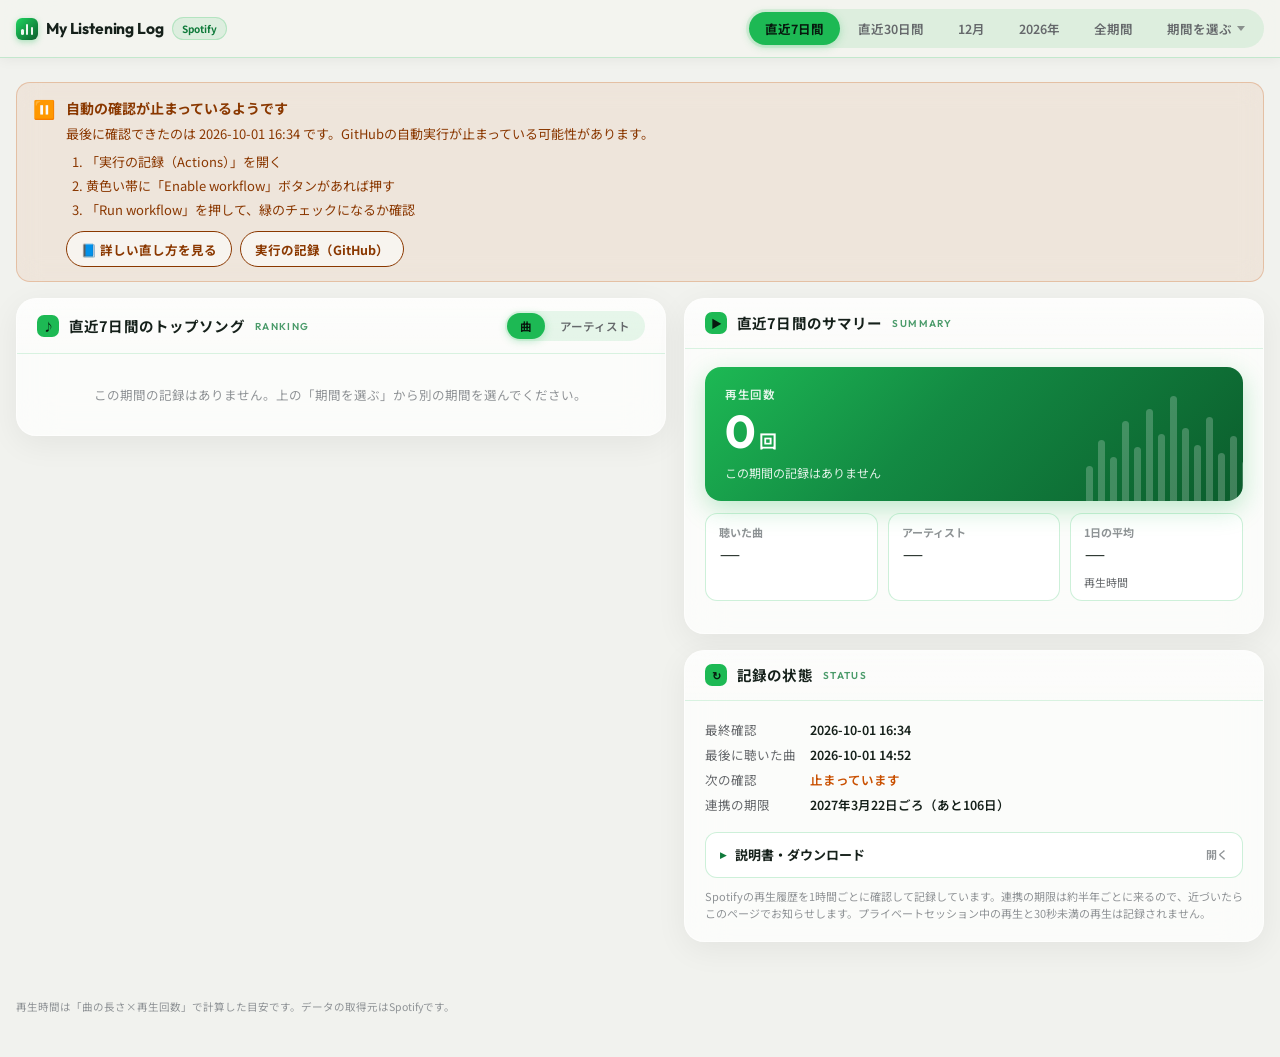
==== docs/index.html @ f997f46a "再生履歴を更新" ====
<!DOCTYPE html>
<html lang="ja">
<head>
<meta charset="UTF-8">
<meta name="viewport" content="width=device-width, initial-scale=1, viewport-fit=cover">
<meta name="format-detection" content="telephone=no">
<title>My Listening Log</title>
<meta name="robots" content="noindex">
<link rel="icon" href="data:image/svg+xml,%3Csvg xmlns=%22http://www.w3.org/2000/svg%22 viewBox=%220 0 100 100%22%3E%3Ctext y=%22.9em%22 font-size=%2290%22%3E%F0%9F%8E%A7%3C/text%3E%3C/svg%3E">
<link rel="preconnect" href="https://fonts.googleapis.com">
<link rel="preconnect" href="https://fonts.gstatic.com" crossorigin>
<link href="https://fonts.googleapis.com/css2?family=Noto+Sans+JP:wght@400;500;700;900&family=Outfit:wght@400;500;600;700;800&display=swap" rel="stylesheet">
<style>
/* ============================================================
   DESIGN TOKENS — Spotify グリーン
   ブランド #1DB954 / 明るい緑 #1ED760 / 深緑 #0B5C2C
   文字に使う緑は読みやすさのため深め（--corp-ink）にしている
============================================================ */
:root{
  --font-display:'Outfit','Noto Sans JP','Hiragino Sans','Yu Gothic',sans-serif;
  --font-body:'Noto Sans JP','Hiragino Sans','Hiragino Kaku Gothic ProN','Yu Gothic',sans-serif;

  --corp:#1DB954; --corp-light:#1ED760; --corp-deep:#0B5C2C; --corp-ink:#0F7A3A;
  --on-corp:#07190E;
  --corp-pale:rgba(29,185,84,0.10); --corp-border:rgba(29,185,84,0.22);
  --corp-tint:rgba(29,185,84,0.05);

  --bg:#f1f2ee; --surface:rgba(255,255,255,0.72); --surface-strong:rgba(255,255,255,0.9);
  --text:#1d1d1f; --text-sub:#65686b; --text-faint:#8f9396; --dark:#15201a;
  --bar-bg:rgba(243,244,240,0.82); --line:rgba(29,185,84,0.16);

  --blob1:rgba(29,185,84,0.16); --blob2:rgba(255,214,170,0.20); --blob3:rgba(170,215,240,0.18); --blob4:rgba(30,215,96,0.07);
  --base-grad:linear-gradient(175deg,#f4f5f1 0%,#eaece6 40%,#eff1ec 100%);
  --noise-opacity:.28;

  --glass-blur:20px;
  --glass-shadow:0 8px 32px rgba(0,0,0,0.06);
  --radius-sm:12px; --radius-md:20px; --radius-lg:28px;
  --ease-expo:cubic-bezier(0.16,1,0.3,1);
  --ease-spring:cubic-bezier(0.34,1.56,0.64,1);
  color-scheme:light;

  box-sizing:border-box;
  padding-top:env(safe-area-inset-top,0px);
  padding-bottom:env(safe-area-inset-bottom,0px);
}
@media (prefers-color-scheme:dark){
  :root:not([data-theme="light"]){
    --corp-ink:#3BE07A; --on-corp:#04130A;
    --corp-pale:rgba(30,215,96,0.13); --corp-border:rgba(30,215,96,0.20); --corp-tint:rgba(30,215,96,0.06);
    --bg:#0d120f; --surface:rgba(26,32,28,0.72); --surface-strong:rgba(32,40,35,0.92);
    --text:#eef2ef; --text-sub:#a3aca6; --text-faint:#7d8781; --dark:#f3f7f4;
    --bar-bg:rgba(13,18,15,0.80); --line:rgba(30,215,96,0.14);
    --blob1:rgba(29,185,84,0.20); --blob2:rgba(30,215,96,0.06); --blob3:rgba(60,110,160,0.14); --blob4:rgba(29,185,84,0.08);
    --base-grad:linear-gradient(175deg,#0f1511 0%,#0b100d 50%,#0e1310 100%);
    --noise-opacity:.10;
    --glass-shadow:0 8px 32px rgba(0,0,0,0.35);
    color-scheme:dark;
  }
}
:root[data-theme="dark"]{
  --corp-ink:#3BE07A; --on-corp:#04130A;
  --corp-pale:rgba(30,215,96,0.13); --corp-border:rgba(30,215,96,0.20); --corp-tint:rgba(30,215,96,0.06);
  --bg:#0d120f; --surface:rgba(26,32,28,0.72); --surface-strong:rgba(32,40,35,0.92);
  --text:#eef2ef; --text-sub:#a3aca6; --text-faint:#7d8781; --dark:#f3f7f4;
  --bar-bg:rgba(13,18,15,0.80); --line:rgba(30,215,96,0.14);
  --blob1:rgba(29,185,84,0.20); --blob2:rgba(30,215,96,0.06); --blob3:rgba(60,110,160,0.14); --blob4:rgba(29,185,84,0.08);
  --base-grad:linear-gradient(175deg,#0f1511 0%,#0b100d 50%,#0e1310 100%);
  --noise-opacity:.10;
  --glass-shadow:0 8px 32px rgba(0,0,0,0.35);
  color-scheme:dark;
}

*,*::before,*::after{box-sizing:border-box;margin:0;padding:0;}
html{-webkit-font-smoothing:antialiased;-moz-osx-font-smoothing:grayscale;-webkit-text-size-adjust:100%;
  scroll-padding-top:env(safe-area-inset-top,0px);background:var(--bg);}
body{font-family:var(--font-body);color:var(--text);line-height:1.7;min-height:100vh;overflow-x:hidden;font-size:14px;background:var(--bg);}
body::before{
  content:'';position:fixed;inset:0;z-index:-2;
  background:
    radial-gradient(ellipse 80% 60% at 8% 18%, var(--blob1) 0%, transparent 55%),
    radial-gradient(ellipse 55% 45% at 88% 12%, var(--blob2) 0%, transparent 50%),
    radial-gradient(ellipse 70% 55% at 50% 82%, var(--blob3) 0%, transparent 55%),
    radial-gradient(ellipse 40% 35% at 72% 58%, var(--blob4) 0%, transparent 50%),
    var(--base-grad);
}
body::after{
  content:'';position:fixed;inset:0;z-index:-1;opacity:var(--noise-opacity);pointer-events:none;
  background-image:url("data:image/svg+xml,%3Csvg viewBox='0 0 256 256' xmlns='http://www.w3.org/2000/svg'%3E%3Cfilter id='n'%3E%3CfeTurbulence type='fractalNoise' baseFrequency='0.82' numOctaves='4' stitchTiles='stitch'/%3E%3C/filter%3E%3Crect width='100%25' height='100%25' filter='url(%23n)'/%3E%3C/svg%3E");
  background-size:180px;
}
.dnum{font-family:var(--font-display);font-variant-numeric:tabular-nums;}
button{font-family:inherit;}
:focus-visible{outline:2px solid var(--corp);outline-offset:2px;}

/* ============================================================
   CONTROL BAR（ガラス調）
============================================================ */
#ui{
  position:sticky;top:env(safe-area-inset-top,0px);z-index:200;
  background:var(--bar-bg);
  backdrop-filter:blur(24px) saturate(180%);-webkit-backdrop-filter:blur(24px) saturate(180%);
  border-bottom:1px solid var(--corp-border);
  box-shadow:0 2px 12px rgba(0,0,0,.05);
}
#topbar{display:flex;align-items:center;gap:10px;padding:9px 16px;max-width:1420px;margin:0 auto;}
.bar-logo{display:flex;align-items:center;gap:8px;min-width:0;}
.logo-mark{
  width:22px;height:22px;border-radius:6px;flex:none;position:relative;overflow:hidden;
  background:linear-gradient(135deg,var(--corp-light) 0%,var(--corp-deep) 100%);
  box-shadow:0 2px 6px rgba(29,185,84,.35);
}
/* ロゴマークの中の小さなイコライザー */
.logo-mark i{position:absolute;bottom:5px;width:2.5px;border-radius:2px;background:rgba(255,255,255,.92);}
.logo-mark i:nth-child(1){left:5px;height:6px;}
.logo-mark i:nth-child(2){left:9.75px;height:11px;}
.logo-mark i:nth-child(3){left:14.5px;height:8px;}
.logo-text{font-family:var(--font-display);font-size:.98rem;font-weight:700;letter-spacing:-.01em;color:var(--dark);white-space:nowrap;}
.scope-tag{font-size:10px;font-weight:700;color:var(--corp-ink);background:var(--corp-pale);border:1px solid var(--corp-border);border-radius:980px;padding:2px 9px;white-space:nowrap;}
.tb-spacer{flex:1 1 auto;}

.seg{display:inline-flex;background:var(--corp-pale);border-radius:980px;padding:3px;gap:2px;max-width:100%;}
.seg button{
  border:0;background:transparent;font-size:12.5px;font-weight:600;color:var(--text-sub);
  padding:7px 16px;border-radius:980px;cursor:pointer;white-space:nowrap;flex:none;
  transition:background .2s,color .2s;
}
.seg button:hover{color:var(--dark);}
.seg button.on{background:var(--corp);color:var(--on-corp);font-weight:700;box-shadow:0 2px 8px rgba(29,185,84,.30);}
.seg.seg-mini{padding:2px;}
.seg.seg-mini button{padding:5px 13px;font-size:11.5px;}

/* スマホ：期間の切り替えはバーの2段目で横スクロール */
#periodRow{display:none;}
.ls{display:none;}
@media (max-width:860px){
  #topbar{padding:8px 12px;}
  #topbar .seg,.scope-tag{display:none;}
  /* 期間ボタンはすべて見えるように並べる（横6つ → 狭いときは3つ×2段） */
  #periodRow{display:block;padding:0 12px 10px;}
  #periodRow .seg{display:grid;grid-template-columns:repeat(6,minmax(0,1fr));width:100%;max-width:none;border-radius:14px;}
  #periodRow .seg button{border-radius:11px;padding:8px 4px;text-align:center;justify-content:center;
    overflow:hidden;text-overflow:ellipsis;white-space:nowrap;min-width:0;}
  #periodRow .seg button.pick::after{flex:none;}
}
@media (max-width:560px){
  #periodRow .seg{grid-template-columns:repeat(3,minmax(0,1fr));row-gap:3px;}
  .lf{display:none;} .ls{display:inline;}
}
@media (max-width:360px){
  #periodRow .seg button{font-size:12px;padding:8px 2px;}
  .logo-text{font-size:.9rem;}
}


/* ============================================================
   LAYOUT
============================================================ */
.page{max-width:1420px;margin:0 auto;padding:24px 16px 40px;}
@media (max-width:420px){.page{padding:14px 10px 30px;}.foot{padding:0 12px 30px;}}
.grid{display:grid;grid-template-columns:minmax(0,1.12fr) minmax(0,1fr);gap:18px;align-items:start;}
.side-col{position:sticky;top:calc(env(safe-area-inset-top,0px) + 70px);}
/* スマホ・タブレット：サマリー → ランキング → 月ごと → 記録の状態 の順に並べ替える */
@media (max-width:1100px){
  .grid{display:flex;flex-direction:column;align-items:stretch;gap:0;}
  .main-col,.side-col{display:contents;}
  #summaryCard{order:1;} #rankCard{order:2;} #monthlyCard{order:3;} #statusCard{order:4;}
}

.card{
  background:var(--surface);
  backdrop-filter:blur(var(--glass-blur)) saturate(160%);-webkit-backdrop-filter:blur(var(--glass-blur)) saturate(160%);
  border:1px solid rgba(255,255,255,0.55);
  border-radius:var(--radius-md);box-shadow:var(--glass-shadow);
  margin-bottom:16px;overflow:hidden;
}
@media (prefers-color-scheme:dark){:root:not([data-theme="light"]) .card{border-color:rgba(255,255,255,.06);}}
:root[data-theme="dark"] .card{border-color:rgba(255,255,255,.06);}
.card-head{
  padding:12px 20px;border-bottom:1px solid var(--line);
  background:linear-gradient(180deg,rgba(255,255,255,.35),rgba(255,255,255,0));
  display:flex;align-items:center;gap:10px;flex-wrap:wrap;
}
.card-head .ico{
  width:22px;height:22px;border-radius:7px;flex:none;display:inline-flex;align-items:center;justify-content:center;
  background:var(--corp);color:var(--on-corp);font-size:11px;font-weight:800;
}
.card-head h2{font-size:14.5px;font-weight:700;color:var(--dark);letter-spacing:.01em;}
.card-head .eyebrow{font-family:var(--font-display);font-size:10px;font-weight:600;letter-spacing:.14em;text-transform:uppercase;color:var(--corp-ink);opacity:.75;}
.card-head .push{margin-left:auto;}
.card-body{padding:18px 20px;}

/* ============================================================
   SUMMARY（右列）
============================================================ */
.total-box{
  border-radius:16px;padding:18px 20px;color:#fff;position:relative;overflow:hidden;
  background:linear-gradient(135deg,#1DB954 0%,#138A43 42%,#0B5C2C 100%);
  box-shadow:0 8px 26px rgba(29,185,84,.28);
}
/* 合計ボックスの右側に、背景として淡い波形を描く */
.total-box .wave{position:absolute;right:-6px;bottom:0;height:78%;opacity:.22;display:flex;align-items:flex-end;gap:5px;pointer-events:none;}
.total-box .wave i{width:7px;border-radius:4px 4px 0 0;background:#fff;}
.total-box .k{font-size:11.5px;font-weight:600;letter-spacing:.06em;color:rgba(255,255,255,.88);}
.total-box .v{font-family:var(--font-display);font-size:46px;font-weight:700;line-height:1.1;letter-spacing:-.03em;margin-top:2px;}
.total-box .v small{font-size:18px;margin-left:4px;font-weight:600;font-family:var(--font-body);}
.total-box .m{font-size:12px;color:rgba(255,255,255,.88);margin-top:6px;}

.stat-row{display:grid;grid-template-columns:repeat(3,minmax(0,1fr));gap:10px;margin-top:12px;}
.stat{background:var(--surface-strong);border:1px solid var(--corp-border);border-radius:12px;padding:9px 13px;}
.stat .k{font-size:11px;font-weight:700;color:var(--text-faint);white-space:nowrap;}
.stat .v{font-family:var(--font-display);font-size:22px;font-weight:700;color:var(--dark);line-height:1.35;font-variant-numeric:tabular-nums;}
.stat .sub{font-size:11px;color:var(--text-sub);margin-top:1px;white-space:nowrap;}
.stat .v small{font-size:11.5px;font-weight:600;color:var(--text-sub);margin-left:3px;font-family:var(--font-body);}

.pcards{display:grid;gap:11px;margin-top:14px;}

.pcard{border:1.5px solid var(--corp-border);border-radius:14px;padding:13px;background:var(--surface-strong);position:relative;}
.pcard .ph{font-size:11.5px;font-weight:700;color:var(--corp-ink);}
.pcard .pbody{display:flex;gap:11px;align-items:center;margin-top:8px;min-width:0;}
.pcard .pname{font-weight:700;font-size:14px;color:var(--dark);line-height:1.35;overflow:hidden;display:-webkit-box;-webkit-line-clamp:2;-webkit-box-orient:vertical;}
.pcard .psub{font-size:11.5px;color:var(--text-sub);white-space:nowrap;overflow:hidden;text-overflow:ellipsis;}
.pcard .pcount{font-family:var(--font-display);font-size:22px;font-weight:700;color:var(--dark);margin-top:8px;line-height:1;}
.pcard .pcount small{font-family:var(--font-body);font-size:12px;font-weight:600;color:var(--text-sub);margin-left:2px;}
.pcard .prec{position:absolute;top:-9px;right:11px;background:var(--corp);color:var(--on-corp);font-size:10px;font-weight:800;padding:2px 10px;border-radius:980px;box-shadow:0 2px 8px rgba(29,185,84,.35);}

.status{display:grid;grid-template-columns:auto 1fr;gap:4px 14px;font-size:12.5px;}
.status dt{color:var(--text-sub);}
.status dd{color:var(--dark);font-weight:600;font-variant-numeric:tabular-nums;}
.live{display:inline-flex;align-items:center;gap:6px;}
.live::before{content:'';width:7px;height:7px;border-radius:50%;background:var(--corp);box-shadow:0 0 0 3px var(--corp-pale);}
.hint{font-size:11px;color:var(--text-faint);line-height:1.6;margin-top:10px;}

/* ============================================================
   RANKING（左列）
============================================================ */
.rank-list{list-style:none;}
.rk{
  display:grid;grid-template-columns:34px 48px minmax(0,1fr) minmax(52px,auto);align-items:center;gap:12px;
  padding:10px 20px;border-bottom:1px solid var(--line);
}
.rk:last-child{border-bottom:0;}
.rk .no{font-family:var(--font-display);font-size:16px;font-weight:700;color:var(--text-faint);text-align:center;font-variant-numeric:tabular-nums;}
.rk.top .no{
  width:28px;height:28px;line-height:28px;border-radius:9px;justify-self:center;
  background:var(--corp-pale);color:var(--corp-ink);font-size:14px;
}
.rk.first .no{background:var(--corp);color:var(--on-corp);}
.pcard .tie{display:inline-block;margin-left:6px;font-size:10.5px;font-weight:600;color:var(--text-sub);}
.rk .meta{min-width:0;}
.rk .t{font-size:14px;font-weight:700;color:var(--dark);white-space:nowrap;overflow:hidden;text-overflow:ellipsis;}
.rk .a{font-size:12px;color:var(--text-sub);white-space:nowrap;overflow:hidden;text-overflow:ellipsis;}
.rk .bar{height:4px;border-radius:3px;background:var(--corp-pale);margin-top:6px;overflow:hidden;}
.rk .bar i{display:block;height:100%;border-radius:3px;background:linear-gradient(90deg,var(--corp-deep),var(--corp));}
.rk .cnt{text-align:right;white-space:nowrap;}
.rk .cnt b{font-family:var(--font-display);font-size:17px;font-weight:700;color:var(--dark);font-variant-numeric:tabular-nums;}
.rk .cnt small{font-size:11px;color:var(--text-sub);margin-left:1px;}
.rk .cnt .min{display:block;font-size:10.5px;color:var(--text-faint);}
@container (max-width:480px){
  .rk{grid-template-columns:26px 44px minmax(0,1fr) minmax(46px,auto);gap:10px;}
  .rk .art{width:44px;height:44px;}
}

/* ジャケ写・アーティスト写真（画像がないときは頭文字の色面） */
.art{width:48px;height:48px;border-radius:10px;flex:none;object-fit:cover;overflow:hidden;background:var(--chip,#ddd);
  display:flex;align-items:center;justify-content:center;color:#fff;font-family:var(--font-display);font-weight:800;font-size:17px;
  box-shadow:0 2px 8px rgba(0,0,0,.12);}
.art.round{border-radius:50%;}
.art.lg{width:54px;height:54px;}


.more{display:block;width:100%;border:0;border-top:1px solid var(--line);background:transparent;color:var(--corp-ink);
  font-size:12.5px;font-weight:700;padding:12px;cursor:pointer;}
.more:hover{background:var(--corp-tint);}

/* 月ごとの1位（表） */
.tbl-scroll{overflow-x:auto;-webkit-overflow-scrolling:touch;border-radius:10px;}
.bt{width:100%;border-collapse:collapse;font-size:12.5px;background:var(--surface-strong);}
.bt th,.bt td{border:1px solid var(--corp-border);padding:7px 10px;text-align:left;}
.bt thead th{background:var(--corp);color:var(--on-corp);font-size:11px;font-weight:700;border-color:rgba(0,0,0,.08);}
.bt td.r{text-align:right;font-family:var(--font-display);font-variant-numeric:tabular-nums;font-weight:600;}
.bt td.m{font-weight:700;color:var(--corp-ink);white-space:nowrap;}
.bt .song{display:flex;align-items:center;gap:9px;min-width:180px;}
.bt .song .art{width:30px;height:30px;border-radius:6px;font-size:12px;box-shadow:none;}
.bt .song small{display:block;color:var(--text-sub);font-size:11px;}

.empty{color:var(--text-faint);font-size:12.5px;text-align:center;padding:30px 0;}
.foot{max-width:1420px;margin:0 auto;padding:0 16px 40px;font-size:10.5px;color:var(--text-faint);line-height:1.75;}


/* ============================================================
   期間を選ぶパネル
============================================================ */
.seg button.pick{display:inline-flex;align-items:center;gap:5px;}
.seg button.pick span{min-width:0;}
.seg button.pick::after{content:'';width:0;height:0;border-left:4px solid transparent;border-right:4px solid transparent;border-top:5px solid currentColor;opacity:.7;}
#pickPanel{
  display:none;border-top:1px solid var(--corp-border);
  background:var(--bar-bg);
}
#ui.pick-open #pickPanel{display:block;}
.pick-inner{max-width:1420px;margin:0 auto;padding:14px 16px 16px;display:flex;flex-wrap:wrap;align-items:flex-end;gap:12px 16px;}
.pick-mode{flex:0 0 100%;}
.field{display:flex;flex-direction:column;gap:5px;min-width:0;}
.lbl{font-size:11px;font-weight:700;color:var(--text-faint);}
.inp{
  height:42px;padding:0 12px;font-size:14px;font-family:var(--font-body);min-width:120px;
  background:var(--surface-strong);border:1.5px solid var(--corp-border);border-radius:10px;
  color:var(--text);outline:none;-webkit-appearance:none;appearance:none;
  transition:border-color .2s,box-shadow .2s;
}
.inp:focus{border-color:var(--corp);box-shadow:0 0 0 3px var(--corp-pale);}
select.inp{cursor:pointer;padding-right:30px;background-image:url("data:image/svg+xml,%3Csvg xmlns='http://www.w3.org/2000/svg' viewBox='0 0 12 8'%3E%3Cpath fill='%2365686b' d='M6 8 0 0h12z'/%3E%3C/svg%3E");background-repeat:no-repeat;background-position:right 12px center;background-size:9px;}
@media (max-width:479px){.inp{font-size:16px;}}
.btn{
  height:42px;padding:0 20px;border-radius:980px;border:0;cursor:pointer;
  background:var(--corp);color:var(--on-corp);font-size:13.5px;font-weight:700;
  box-shadow:0 3px 12px rgba(29,185,84,.30);transition:transform .25s var(--ease-spring),box-shadow .2s;
}
.btn:hover{transform:scale(1.03);box-shadow:0 6px 18px rgba(29,185,84,.38);}
.btn.ghost{background:transparent;color:var(--text-sub);box-shadow:none;border:1.5px solid rgba(128,128,128,.25);}
.chips{display:flex;flex-wrap:wrap;gap:7px;}
.chip{
  border:1.5px solid var(--corp-border);background:var(--surface-strong);border-radius:980px;
  padding:8px 16px;font-size:13px;font-weight:700;color:var(--corp-ink);cursor:pointer;font-variant-numeric:tabular-nums;
}
.chip:hover{background:var(--corp-pale);}
.chip small{font-weight:500;color:var(--text-faint);margin-left:5px;}
.pick-note{flex:0 0 100%;font-size:11px;color:var(--text-faint);}
@media (max-width:760px){
  .pick-inner{padding:12px 12px 14px;gap:10px 12px;}
  .pick-inner .field{flex:1 1 130px;}
  .pick-inner .btn{flex:1 1 100%;}
}
.bt tbody tr.jump{cursor:pointer;}
.bt tbody tr.jump:hover td{background:var(--corp-tint);}

/* ============================================================
   RESPONSIVE（カードの幅に応じて中身を組み替える）
============================================================ */
.card{container-type:inline-size;}
.card-head h2{min-width:0;}
@container (max-width:440px){
  .card-head .eyebrow{display:none;}
}
@container (max-width:520px){
  .card-head{padding:11px 16px;gap:8px;}
  .card-body{padding:14px 16px;}
  .rk{padding:9px 16px;}
}
/* ランキングの見出し：狭いときは切り替えボタンを見出しの下に全幅で */
@container (max-width:420px){
  #rankCard .card-head .seg-mini{margin-left:0;flex:1 1 100%;display:grid;grid-template-columns:1fr 1fr;}
  #monthlyCard .card-head .push{flex:1 1 100%;margin-left:0;}
}
/* 合計ボックス */
.total-box .v{font-size:clamp(34px,11cqi,46px);}
@container (max-width:360px){
  .total-box{padding:15px 16px;}
  .total-box .wave{height:62%;opacity:.16;}
}
/* 数字タイル：狭いときは1列の行表示（左に項目名と補足、右に数字） */
@container (max-width:470px){
  .stat-row{grid-template-columns:1fr;gap:0;border:1px solid var(--corp-border);border-radius:12px;overflow:hidden;background:var(--surface-strong);}
  .stat{display:grid;grid-template-columns:minmax(0,1fr) auto;align-items:center;column-gap:10px;
    border:0;border-radius:0;background:transparent;padding:9px 13px;}
  .stat + .stat{border-top:1px solid var(--line);}
  .stat .k{grid-column:1;grid-row:1;font-size:12px;color:var(--text);}
  .stat .sub{grid-column:1;grid-row:2;margin:0;white-space:normal;}
  .stat .v{grid-column:2;grid-row:1 / span 2;font-size:21px;text-align:right;}
}
/* No.1カード：2枚並べる余裕がなければ縦に積み、中身は横並び */
.pcards{grid-template-columns:repeat(auto-fit,minmax(min(100%,230px),1fr));}
.pcard .pbody{flex-direction:row;align-items:center;}
.pcard .pname{word-break:break-word;}
@container (max-width:300px){
  .pcard .art.lg{width:46px;height:46px;}
}
/* ランキング行：とても狭いときは再生時間を隠す */
@container (max-width:340px){
  .rk{grid-template-columns:24px 40px minmax(0,1fr) minmax(38px,auto);gap:9px;padding:8px 12px;}
  .rk .art{width:40px;height:40px;font-size:15px;}
  .rk .cnt .min{display:none;}
  .rk.top .no{width:24px;height:24px;line-height:24px;font-size:12px;border-radius:7px;}
}
/* 期間パネル：狭いときは入力欄を全幅に */
@media (max-width:420px){
  .pick-inner .field{flex:1 1 100%;}
  .pick-mode .seg{display:grid;grid-template-columns:repeat(2,1fr);width:100%;}
  .pick-mode .seg button{padding:6px 4px;}
  .inp{width:100%;}
}
/* 状態カード */
@container (max-width:300px){
  .status{grid-template-columns:1fr;gap:0;}
  .status dd{margin-bottom:6px;}
}

.alert{border-radius:14px;padding:14px 16px;font-size:13px;line-height:1.7;display:flex;gap:11px;align-items:flex-start;border:1px solid;margin-bottom:16px;
  backdrop-filter:blur(12px);-webkit-backdrop-filter:blur(12px);}
.alert .ico{flex:none;font-size:18px;line-height:1.3;}
.alert strong{display:block;font-size:14px;margin-bottom:2px;}
.alert ol{margin:6px 0 0;padding-left:20px;}
.alert li{margin-bottom:2px;}
.alert a{color:inherit;font-weight:700;}
.alert .acts{display:flex;flex-wrap:wrap;gap:8px;margin-top:10px;}
.alert .acts a{display:inline-flex;align-items:center;min-height:36px;padding:0 14px;border-radius:980px;text-decoration:none;font-size:12.5px;border:1.5px solid currentColor;background:rgba(255,255,255,.55);}
.alert.err{background:rgba(204,0,34,.07);border-color:rgba(204,0,34,.25);color:#8c0018;}
.alert.warn{background:rgba(201,80,0,.08);border-color:rgba(201,80,0,.25);color:#8a3800;}
.alert.info{background:var(--corp-pale);border-color:var(--corp-border);color:var(--corp-ink);}
@media (prefers-color-scheme:dark){
  :root:not([data-theme="light"]) .alert.err{background:rgba(255,80,100,.12);color:#ffb3bf;border-color:rgba(255,80,100,.3);}
  :root:not([data-theme="light"]) .alert.warn{background:rgba(255,150,60,.12);color:#ffcc99;border-color:rgba(255,150,60,.3);}
  :root:not([data-theme="light"]) .alert .acts a{background:rgba(0,0,0,.2);}
}
:root[data-theme="dark"] .alert.err{background:rgba(255,80,100,.12);color:#ffb3bf;border-color:rgba(255,80,100,.3);}
:root[data-theme="dark"] .alert.warn{background:rgba(255,150,60,.12);color:#ffcc99;border-color:rgba(255,150,60,.3);}
.status dd.bad{color:#c95000;}

/* ============================================================
   説明書（モーダル）
============================================================ */
:root{--panel:#fbfcfa;}
@media (prefers-color-scheme:dark){:root:not([data-theme="light"]){--panel:#151b17;}}
:root[data-theme="dark"]{--panel:#151b17;}
.status-actions{display:flex;flex-wrap:wrap;align-items:center;gap:8px 14px;margin-top:14px;}
.btn-sub{
  display:inline-flex;align-items:center;gap:7px;min-height:40px;padding:0 18px;border-radius:980px;cursor:pointer;
  background:var(--surface-strong);border:1.5px solid var(--corp-border);color:var(--corp-ink);font-size:13px;font-weight:700;
  transition:background .2s,transform .25s var(--ease-spring);
}
.btn-sub:hover{background:var(--corp-pale);transform:scale(1.03);}
.text-link{font-size:12px;color:var(--text-sub);}
.alert .acts button{display:inline-flex;align-items:center;min-height:36px;padding:0 14px;border-radius:980px;font-size:12.5px;font-weight:700;
  border:1.5px solid currentColor;background:rgba(255,255,255,.55);color:inherit;cursor:pointer;}
.modal{position:fixed;inset:0;z-index:300;display:none;align-items:center;justify-content:center;
  padding:calc(env(safe-area-inset-top,0px) + 24px) 16px calc(env(safe-area-inset-bottom,0px) + 24px);
  background:rgba(8,18,12,.5);backdrop-filter:blur(4px);-webkit-backdrop-filter:blur(4px);}
.modal.open{display:flex;}
.modal-panel{background:var(--panel);border-radius:var(--radius-md);width:100%;max-width:660px;max-height:100%;
  display:flex;flex-direction:column;overflow:hidden;box-shadow:0 24px 70px rgba(0,0,0,.3);}
.modal-head{display:flex;align-items:center;gap:10px;padding:13px 16px 13px 20px;border-bottom:1px solid var(--line);flex:none;}
.modal-head h3{font-size:15px;font-weight:700;color:var(--dark);flex:1;min-width:0;}
.modal-close{width:38px;height:38px;border-radius:12px;border:1.5px solid var(--corp-border);background:var(--surface-strong);
  color:var(--text-sub);font-size:18px;line-height:1;cursor:pointer;flex:none;}
.modal-close:hover{background:var(--corp-pale);color:var(--dark);}
.modal-body{position:relative;overflow-y:auto;-webkit-overflow-scrolling:touch;overscroll-behavior:contain;padding:6px 22px 30px;}
@media (max-width:600px){
  .modal{padding:0;align-items:stretch;}
  .modal-panel{max-width:none;border-radius:0;padding-top:env(safe-area-inset-top,0px);padding-bottom:env(safe-area-inset-bottom,0px);}
  .modal-body{padding:4px 16px 28px;}
}
body.modal-lock{overflow:hidden;}
/* 説明書の文字組み */
.guide{font-size:13.5px;line-height:1.8;color:var(--text);}
.guide > h1:first-child,.guide > h1:first-child + p + p{display:none;}
.guide > h1:first-child + p{margin-top:14px;}
.guide h2{font-size:17px;font-weight:800;color:var(--dark);margin:26px 0 10px;padding-top:4px;scroll-margin-top:8px;
  display:flex;align-items:center;gap:9px;}
.guide h2::before{content:'';width:6px;height:18px;border-radius:3px;background:var(--corp);flex:none;}
.guide h3{font-size:14.5px;font-weight:700;color:var(--dark);margin:20px 0 6px;scroll-margin-top:8px;}
.guide h3.flash,.guide h2.flash{animation:flash 1.6s var(--ease-expo);}
@keyframes flash{0%,30%{background:var(--corp-pale);box-shadow:0 0 0 8px var(--corp-pale);border-radius:6px;}100%{background:transparent;box-shadow:0 0 0 8px transparent;}}
.guide p{margin:8px 0;}
.guide ul,.guide ol{margin:8px 0;padding-left:1.5em;}
.guide li{margin:4px 0;}
.guide li > ul,.guide li > ol{margin:4px 0;}
.guide strong{color:var(--dark);}
.guide a{color:var(--corp-ink);font-weight:600;}
.guide code{font-size:.9em;background:var(--corp-pale);border-radius:5px;padding:1px 5px;word-break:break-all;}
.guide pre{background:#101713;color:#d9f7e4;border-radius:12px;padding:12px 14px;overflow-x:auto;margin:10px 0;}
.guide pre code{background:none;padding:0;color:inherit;word-break:normal;}
.guide blockquote{margin:12px 0;padding:10px 14px;border-left:4px solid var(--corp);background:var(--corp-tint);border-radius:0 10px 10px 0;}
.guide hr{border:0;border-top:1px solid var(--line);margin:22px 0 0;}
.guide .tbl-scroll{margin:10px 0;}
.guide .bt{font-size:12.5px;}
.guide .bt td{vertical-align:top;}
.guide > ul:first-of-type{list-style:none;padding:0;display:flex;flex-wrap:wrap;gap:7px;margin:14px 0 4px;}
.guide > ul:first-of-type li{margin:0;}
.guide > ul:first-of-type a{display:inline-block;border:1.5px solid var(--corp-border);background:var(--surface-strong);
  border-radius:980px;padding:5px 13px;font-size:12.5px;text-decoration:none;}

/* ダウンロード */
.dl-box{margin-top:16px;border-top:1px solid var(--line);padding-top:14px;}
.dl-title{font-size:11.5px;font-weight:700;color:var(--text-faint);margin-bottom:8px;}
.dl-item{display:flex;align-items:center;gap:12px;padding:10px 12px;border:1.5px solid var(--corp-border);border-radius:12px;
  background:var(--surface-strong);text-decoration:none;color:var(--text);transition:background .2s,border-color .2s;}
.dl-item + .dl-item{margin-top:8px;}
.dl-item:hover{background:var(--corp-pale);border-color:var(--corp);}
.dl-ico{width:36px;height:36px;border-radius:10px;background:var(--corp-pale);display:flex;align-items:center;justify-content:center;font-size:17px;flex:none;}
.dl-text{min-width:0;display:flex;flex-direction:column;}
.dl-text b{font-size:13px;color:var(--dark);}
.dl-text small{font-size:11px;color:var(--text-sub);line-height:1.5;}
.dl-item::after{content:'⬇';margin-left:auto;color:var(--corp-ink);font-weight:700;flex:none;}

/* アコーディオン（説明書・ダウンロード） */
.acc{margin-top:16px;border:1px solid var(--corp-border);border-radius:12px;background:var(--surface-strong);overflow:hidden;}
.acc > summary{
  list-style:none;cursor:pointer;display:flex;align-items:center;gap:9px;
  padding:11px 14px;font-size:13px;font-weight:700;color:var(--dark);min-height:44px;
  transition:background .18s;
}
.acc > summary::-webkit-details-marker{display:none;}
.acc > summary::before{content:'▸';color:var(--corp-ink);font-size:12px;transition:transform .2s var(--ease-expo);}
.acc[open] > summary::before{transform:rotate(90deg);}
.acc > summary:hover{background:var(--corp-pale);}
.acc > summary::after{content:'開く';margin-left:auto;font-size:11px;font-weight:600;color:var(--text-faint);}
.acc[open] > summary::after{content:'閉じる';}
.acc-body{padding:2px 14px 14px;border-top:1px solid var(--line);}
.acc-body .status-actions{margin-top:12px;}
.acc-body .dl-box{margin-top:14px;padding-top:12px;}

/* トップへ戻るボタン（下にスクロールしたときだけ、右下に控えめに出る） */
#toTop{
  position:fixed;right:calc(14px + env(safe-area-inset-right,0px));bottom:calc(16px + env(safe-area-inset-bottom,0px));z-index:150;
  width:42px;height:42px;border-radius:50%;border:1px solid var(--corp-border);cursor:pointer;
  background:var(--bar-bg);backdrop-filter:blur(14px);-webkit-backdrop-filter:blur(14px);
  color:var(--corp-ink);font-size:17px;font-weight:700;line-height:1;box-shadow:0 4px 14px rgba(0,0,0,.10);
  opacity:0;transform:translateY(10px);pointer-events:none;transition:opacity .25s,transform .25s var(--ease-expo),background .2s;
}
#toTop.show{opacity:.72;transform:none;pointer-events:auto;}
#toTop:hover,#toTop:focus-visible{opacity:1;background:var(--corp-pale);}
body.modal-lock #toTop{display:none;}

@media (prefers-reduced-motion:reduce){*{transition:none!important;animation:none!important;}}
</style>
</head>
<body>

<!-- ============================ CONTROL BAR ============================ -->
<header id="ui">
  <div id="topbar">
    <div class="bar-logo">
      <span class="logo-mark" aria-hidden="true"><i></i><i></i><i></i></span>
      <span class="logo-text">My Listening Log</span>
      <span class="scope-tag">Spotify</span>
    </div>
    <span class="tb-spacer"></span>
    <div class="seg" id="periodSegDesk" role="tablist" aria-label="集計期間"></div>
  </div>
  <div id="periodRow"><div class="seg" id="periodSegMobile" role="tablist" aria-label="集計期間"></div></div>
  <div id="pickPanel">
    <div class="pick-inner">
      <div class="pick-mode">
        <div class="seg seg-mini" id="pickModeSeg">
          <button type="button" data-pm="month" class="on">年・月で選ぶ</button>
          <button type="button" data-pm="range">日付で指定</button>
        </div>
      </div>
      <div class="pm pm-month" style="display:contents">
        <div class="field"><label class="lbl" for="selYear">年</label><select class="inp" id="selYear"></select></div>
        <div class="field"><label class="lbl" for="selMonth">月</label><select class="inp" id="selMonth"></select></div>
        <button type="button" class="btn" id="applyMonth">表示する</button>
      </div>
      <div class="pm pm-range" style="display:none">
        <div class="field"><label class="lbl" for="dFrom">開始日</label><input class="inp" type="date" id="dFrom"></div>
        <div class="field"><label class="lbl" for="dTo">終了日</label><input class="inp" type="date" id="dTo"></div>
        <button type="button" class="btn" id="applyRange">この期間を表示</button>
      </div>
      <p class="pick-note" id="pickNote"></p>
    </div>
  </div>
</header>

<main class="page">
  <div id="notice"></div>
  <div class="grid">

    <!-- ============================ ランキング ============================ -->
    <div class="main-col">
      <section class="card" id="rankCard">
        <div class="card-head">
          <span class="ico" aria-hidden="true">♪</span>
          <h2 id="rankTitle">ランキング</h2>
          <span class="eyebrow">Ranking</span>
          <div class="seg seg-mini push" id="modeSeg">
            <button type="button" data-mode="songs" class="on">曲</button>
            <button type="button" data-mode="artists">アーティスト</button>
          </div>
        </div>
        <ol class="rank-list" id="rankList"></ol>
        <button type="button" class="more" id="moreBtn">もっと見る</button>
      </section>

      <section class="card" id="monthlyCard">
        <div class="card-head">
          <span class="ico" aria-hidden="true">★</span>
          <h2 id="monthlyTitle">月ごとの1位</h2>
          <span class="eyebrow">Monthly</span><span class="push" style="font-size:11px;color:var(--text-faint)">行を押すとその月を表示</span>
        </div>
        <div class="card-body">
          <div class="tbl-scroll"><table class="bt" id="monthlyTable"></table></div>
        </div>
      </section>
    </div>

    <!-- ============================ サマリー ============================ -->
    <aside class="side-col">
      <section class="card" id="summaryCard">
        <div class="card-head">
          <span class="ico" aria-hidden="true">▶</span>
          <h2 id="sumTitle">サマリー</h2>
          <span class="eyebrow">Summary</span>
        </div>
        <div class="card-body">
          <div class="total-box">
            <div class="wave" aria-hidden="true" id="wave"></div>
            <div class="k">再生回数</div>
            <div class="v" id="sumPlays"></div>
            <div class="m" id="sumMinutes"></div>
          </div>
          <div class="stat-row">
            <div class="stat"><div class="k">聴いた曲</div><div class="v" id="sumSongs"></div><div class="sub" id="sumSongsDaily"></div></div>
            <div class="stat"><div class="k">アーティスト</div><div class="v" id="sumArtists"></div><div class="sub" id="sumArtistsDaily"></div></div>
            <div class="stat"><div class="k">1日の平均</div><div class="v" id="sumDaily"></div><div class="sub">再生時間</div></div>
          </div>
          <div class="pcards" id="pcards"></div>
        </div>
      </section>

      <section class="card" id="statusCard">
        <div class="card-head">
          <span class="ico" aria-hidden="true">↻</span>
          <h2>記録の状態</h2>
          <span class="eyebrow">Status</span>
        </div>
        <div class="card-body">
          <dl class="status">
            <dt>最終確認</dt><dd><span class="live" id="stChecked">―</span></dd>
            <dt>最後に聴いた曲</dt><dd id="stLast">―</dd>
            <dt>次の確認</dt><dd id="stNext">―</dd>
            <dt>連携の期限</dt><dd id="stExpire">―</dd>
          </dl>
          <details class="acc" id="supportAcc">
            <summary>説明書・ダウンロード</summary>
            <div class="acc-body">
              <div class="status-actions">
                <button type="button" class="btn-sub" data-guide="top">📘 使い方・直し方を見る</button>
                <a class="text-link" id="actionsLink" href="#" target="_blank" rel="noopener">実行の記録（GitHub）</a>
              </div>
              <div class="dl-box">
                <div class="dl-title">ダウンロード</div>
                <a class="dl-item" id="dlZip" href="downloads/spotify-log.zip" download="spotify-log.zip">
                  <span class="dl-ico" aria-hidden="true">🗂</span>
                  <span class="dl-text"><b>ファイル一式（zip）</b><small>再認証.command・説明書・プログラム。Macのフォルダをなくしたときに</small></span>
                </a>
                <a class="dl-item" id="dlCsv" href="downloads/plays.csv" download="spotify-plays.csv">
                  <span class="dl-ico" aria-hidden="true">📄</span>
                  <span class="dl-text"><b>再生記録（CSV）</b><small id="dlCsvNote">これまでの全再生。Excelで開けます</small></span>
                </a>
              </div>
            </div>
          </details>
          <p class="hint">Spotifyの再生履歴を1時間ごとに確認して記録しています。連携の期限は約半年ごとに来るので、近づいたらこのページでお知らせします。プライベートセッション中の再生と30秒未満の再生は記録されません。</p>
        </div>
      </section>
    </aside>

  </div>
</main>

<div class="modal" id="guideModal" role="dialog" aria-modal="true" aria-labelledby="guideTitle">
  <div class="modal-panel">
    <div class="modal-head">
      <h3 id="guideTitle">使い方・直し方</h3>
      <button type="button" class="modal-close" id="guideClose" aria-label="閉じる">✕</button>
    </div>
    <div class="modal-body" id="guideBody"><div class="guide" id="guide"></div></div>
  </div>
</div>

<button type="button" id="toTop" aria-label="ページのいちばん上へ戻る" title="いちばん上へ">↑</button>

<footer class="foot">
  再生時間は「曲の長さ×再生回数」で計算した目安です。データの取得元はSpotifyです。
</footer>

<script type="application/json" id="data">{"songs":[["Closer","Astrid S","",2.22],["Wolves","Selena Gomez / Marshmello","~ab67616d00001e02307910d4242c0d6b1fedf955",3.3],["Armed And Dangerous","Juice WRLD","",2.83],["KIKA","6ix9ine","",2.27],["We Popped the Moon","Oliver Riot","",0.84],["Project Dreams","Marshmello","",2.8],["Noticed","Lil Mosey","",2.75],["MIDDLE CHILD","J. Cole","",3.56],["BiPolar (feat. Quavo)","Gucci Mane","",3.58],["Crushed Up","Future","",2.5],["Leave Me Alone","Flipp Dinero","",3.26],["Casper","Takeoff","~ab67616d00001e02b809506b2a5d8fa7b9c2c926",3.28],["Robbery","Juice WRLD","",4.0],["Price On My Head (feat. The Weeknd)","NAV / The Weeknd","~ab67616d00001e02a4aaecb02b51550635d7c1b1",3.63],["First Off (feat. Travis Scott)","Future","",3.81],["UNFORGIVEN (feat. Nile Rodgers)","LE SSERAFIM / Nile Rodgers","~ab67616d00001e0208afa023781dc4841319f3fc",3.04],["Battle Ground","Stray Kids","~ab67616d00001e02aa1073c3edd459b6a23e012c",3.56],["FREEZE","Stray Kids","~ab67616d00001e0248eefbb034760e932f571790",2.97],["WOLFGANG","Stray Kids","~ab67616d00001e025c59b4214590e91eb283d86d",3.18],["Baggy Jeans","NCT U","",0.83],["We Go","aespa","",1.67],["Bubble","STAYC","",2.99],["BET ON ME","ITZY","",3.32],["What You Did (feat. Ella Mai)","Mahalia","",3.45],["KSB (Always On My Mind)","Rai-Elle","",3.29],["Not Another Love Song","Ella Mai","",3.63],["FE!N (feat. Playboi Carti)","Travis Scott / Playboi Carti","~ab67616d00001e0204481c826dd292e5e4983b3f",3.19],["PARASAIL (feat. Yung Lean & Dave Chappelle)","Travis Scott","",2.58],["TRUSTFALL","P!nk","",0.55],["ROXANNE","Arizona Zervas","",0.73],["Blame The Moon","Hazlett","",2.87],["CAKE","ITZY","~ab67616d00001e02810930f362110dcaa2c726d8",3.31],["Shock","Jang Keun-suk","",0.51],["SKITZO (feat. Young Thug)","Travis Scott / Young Thug","~ab67616d00001e0204481c826dd292e5e4983b3f",6.11],["Wit Da Racks (feat. 21 Savage, Travis Scott & Yak Gotti)","Young Thug","",1.24],["No Guidance (feat. Drake)","Chris Brown","",4.34],["Fun (feat. Chris Brown)","Pitbull","",3.37],["Rainy Days","V","",1.93],["Love Me Again","V","",3.04],["神メニュー -Japanese ver.-","Stray Kids","~ab67616d00001e0297801d20719003f92aeb72f7",2.85],["ALL IN","Stray Kids","~ab67616d00001e0230123dd5f27be884f374b29b",3.12],["MIROH","Stray Kids","~ab67616d00001e0242010310811b8712aa7e3a45",3.46],["Hug Me (I.N)","Stray Kids","~ab67616d00001e02cf76c2678bb45fa73a8b5e4e",3.01],["おひとりさま天国","Nogizaka46","",4.25],["月の大きさ","Nogizaka46","",0.73],["OVERTURE","Nogizaka46","",1.27],["裸足でSummer","Nogizaka46","",4.63],["Actually...","Nogizaka46","",3.67],["CACTUS","TWICE","",3.62],["Other Boys","Marshmello","",2.28],["Dear Sputnik","TOMORROW X TOGETHER","",3.25],["Wow (Lee Know, Hyunjin, Felix)","Stray Kids","",3.23],["Girls","NATURE","",6.27],["I CAN'T STOP ME","TWICE","~ab67616d00001e02e592b3987db846dbf98efd68",3.42],["TOP -Japanese ver.-","Stray Kids","",3.15],["KungChiKiTa (JO1 ver.)","JO1","",0.68],["Trip","Apink","",3.55],["Savage","aespa","~ab67616d00001e02d8cc2281fcd4519ca020926b",3.97],["Make A Wish (Birthday Song)","NCT U","~ab67616d00001e026db6b8f9ddadc7503eaf4ae8",3.82],["SO CURIOUS","IZ*ONE","",3.38],["Life's Too Short (English Version)","aespa","",2.97],["어머님이 누구니 (Feat. Jessi)","J.Y. Park","",3.69],["Tell me (Sampling From `Two Of Hearts`)","Wonder Girls","",3.62],["Going Dumb (with Stray Kids) [Mike Williams Remix]","Alesso","",2.78],["ITEM","Stray Kids","~ab67616d00001e025b4302992277074fa1fb552f",3.19],["CASE 143 -Japanese ver.-","Stray Kids","~ab67616d00001e025a43bb548f84ec525dea70c6",3.2],["What Was I Made For? [From The Motion Picture \"Barbie\"]","Billie Eilish","~ab67616d00001e02ed317ec13d3de9e01fb99c9e",3.71],["Daylight","David Kushner","",3.55],["I Wanna Be Yours","Arctic Monkeys","",3.07],["august","Taylor Swift","",4.37],["TELEKINESIS (feat. SZA & Future)","Travis Scott / SZA / Future","~ab67616d00001e0204481c826dd292e5e4983b3f",5.9],["Angels Like You","Miley Cyrus","",3.27],["Heat Waves","Glass Animals","~ab67616d00001e02712701c5e263efc8726b1464",3.98],["Kill Bill","SZA","",2.57],["Until I Found You (with Em Beihold) - Em Beihold Version","Stephen Sanchez","",2.94],["People","Libianca","",3.08],["Say Yes To Heaven","Lana Del Rey","",3.49],["From The Start","Laufey","",2.83],["drivers license","Olivia Rodrigo","",4.03],["In The Stars","Benson Boone","",3.61],["Heather","Conan Gray","",3.3],["All Of The Girls You Loved Before","Taylor Swift","",3.69],["ジコチューで行こう！","Nogizaka46","",4.16],["好きというのはロックだぜ！","Nogizaka46","",5.55],["太陽ノック","Nogizaka46","",4.06],["ガールズルール","Nogizaka46","",0.72],["Hide & Seek","Stormzy","",1.56],["Creep","GAMPER & DADONI","",2.92],["Happy Now","Kygo","",3.52],["Someone You Loved - Madism Radio Mix","Lewis Capaldi","",2.62],["Tired","Alan Walker / Gavin James","~ab67616d00001e02d8f6180f1483ef4d6ded503c",3.2],["Bloom","Lucas Estrada","",2.99],["Hold This Memory","Deepend","",2.67],["Summer Feeling","Matoma","",3.01],["Beautiful People (feat. Khalid) - NOTD Remix","Ed Sheeran","",2.7],["Better","Hot Shade","",3.05],["Never Really Loved Me (with Dean Lewis)","Kygo","",3.37],["Island in the Sun","GAMPER & DADONI","",3.94],["Ocean Quiet","Lucas Estrada","",2.79],["Woke up in Bangkok","Deepend","",2.82],["Leave a Smile","Twan Ray","",2.46],["Fell In Love With An Alien","Mike Perry","",2.92],["Waiting","Moonkids","",2.65],["Think About You","Kygo","",3.48],["Here Comes the Sun","Mauve","",2.67],["Summer Jams","Blasterjaxx","",2.29],["Nalu","Deep Chills","",2.48],["In My Mind","Alok","",2.93],["Sunny","Deepend","",2.74],["Malibu","Mauve","",2.47],["Running Up That Hill","Skye Holland","",4.28],["Only For The Better","John De Sohn","",2.8],["On the Beach","Jubël","",3.15],["Skyline","MÖWE","",2.71],["Needs","Tinashe","",0.96],["2 On (feat. ScHoolboy Q)","Tinashe / ScHoolboy Q","~ab67616d00001e02c77c076843e1f7d3ad715337",3.78],["Studio","ScHoolboy Q","",4.63],["Me & U","Cassie","~ab67616d00001e02f4c4ee507c2558262869f415",3.2],["FM$","New Boyz","",3.03],["Champagne & Sunshine","PLVTINUM","",3.27],["Superlove","Tinashe","",3.6],["Jealous - Remix","Nick Jonas","",3.7],["Collard Greens","ScHoolboy Q / Kendrick Lamar","~ab67616d00001e0236977e237a8f70ec6c990636",5.0],["Long Way 2 Go","Cassie","",3.68],["One In A Million","Aaliyah","",4.51],["Bodak Yellow","Cardi B","",3.73],["All Hands on Deck","Tinashe","~ab67616d00001e02c77c076843e1f7d3ad715337",3.68],["Wild Side (feat. Cardi B)","Normani / Cardi B","~ab67616d00001e02a8f5bb7820a39675e04f4aa8",3.49],["Hands on the Wheel (feat. Asap Rocky)","ScHoolboy Q","",3.29],["Confident","Justin Bieber","",4.14],["Shotgun Love","Pia Mia","",2.84],["More Than A Woman","Aaliyah","",3.83],["Feels Like Vegas","Tinashe","~ab67616d00001e02c77c076843e1f7d3ad715337",4.02],["Let Me Love You","Mario","",4.15],["Man Of The Year","ScHoolboy Q","",3.6],["Me & U (Remix) [feat. P. Diddy & Yung Joc]","Cassie","",4.79],["Mr. President","Pia Mia","",3.03],["Do It Again","Pia Mia / Chris Brown / Tyga","~ab67616d00001e02eada09a00d301bcbcfff2bbd",3.46],["Trip","Ella Mai","~ab67616d00001e027ce0faf0620ab9c1779e1fbf",3.57],["Might Not","Belly","",3.74],["No Drama (feat. Offset)","Tinashe","",3.33],["Sure Thing","Miguel","",3.26],["Pretty Girl Rock","Keri Hilson","",4.07],["Buy U a Drank (Shawty Snappin') (feat. Yung Joc)","T-Pain","",4.37],["Close","Nick Jonas","",3.9],["Ocean Drive","Pia Mia","",3.21],["Player (feat. AK-69)","Tinashe","",3.37],["Like That (feat. Gucci Mane)","Doja Cat","",2.72],["Fetish (feat. Gucci Mane)","Selena Gomez / Gucci Mane","~ab67616d00001e026a958ff9ae0c40b9771c19c4",3.1],["I Do (feat. SZA)","Cardi B","",3.34],["Swimming Pools (Drank)","Kendrick Lamar","",4.13],["Pretend (feat. A$AP Rocky)","Tinashe","",3.88],["F**k With U","Pia Mia / G-Eazy","~ab67616d00001e02ca08b05e1b9f6f2adcd679cf",3.23],["Talking Body","Tove Lo","",3.97],["Lights Down Low (feat. Waka Flocka Flame)","Maejor / Waka Flocka Flame","~ab67616d00001e02bce6d7aa42f1896545a18f8b",3.1],["Girlfriend","Heavy Weight","",3.94],["Ayegirl","1way Frank","",2.85],["Can't Hold Us (feat. Ray Dalton)","Macklemore / Ryan Lewis / Macklemore & Ryan Lewis / Ray Dalton","~ab67616d00001e0298a02fef3a8b1d80a0f164ec",4.31],["Company","Tinashe","",3.67],["White Walls (feat. ScHoolboy Q & Hollis)","Macklemore & Ryan Lewis","",3.67],["My Type","Saweetie","",2.11],["Don't","Bryson Tiller","~ab67616d00001e028fbf8ef444a2b0acc6ee2faf",3.3],["Get You Alone (Featuring Jeremih)","Maejor","",4.63],["If You Let Me","Sinéad Harnett","",2.8],["I'm with You","Avril Lavigne","",3.72],["When I See U","Fantasia","",3.62],["When You're Gone","Avril Lavigne","",4.01],["Like A G6","Far East Movement / The Cataracs / DEV","~ab67616d00001e0258b08d62231dfca8d358b876",3.61],["Tell Me Something I Don't Know","Selena Gomez & The Scene","~ab67616d00001e02c13a981446a09b1d62687aba",2.92],["We Own The Night - Featuring Pixie Lott","Selena Gomez & The Scene","",3.79],["Whiplash","Selena Gomez & The Scene","",2.82],["Boyfriend","Selena Gomez","~ab67616d00001e025183fe2502a176f8017da25f",2.69],["Falling Down","Selena Gomez & The Scene","",3.08],["Kill Em With Kindness - Young Bombs Remix","Selena Gomez","",3.94],["Only You","Selena Gomez","",3.86],["LA DI DA","EVERGLOW","~ab67616d00001e0245e5d4a6ce73279fd5f01b94",3.51],["DUN DUN","EVERGLOW","~ab67616d00001e02f5ce366a81c50db19630a140",3.2],["Move On (Lil Texas Remix)","Steve Aoki","",2.13],["All Hype ft. Bryce Vine (Crankdat Remix)","Steve Aoki","",2.17],["Azukita (Steve Aoki, Daddy Yankee, Play-N-Skillz & Elvis Crespo) (feat. Elvis Crespo)","Steve Aoki / Daddy Yankee / Play-N-Skillz / Elvis Crespo","~ab67616d00001e02151decd939d9cffa865f4031",3.77],["No matter","EXO","",3.72],["GAMBLER","MONSTA X","",3.55],["러시안 룰렛 Russian Roulette","Red Velvet","",3.52],["Son of Beast - English Version","TO1","",3.14],["Be Yourself","CHUNG HA","",3.42],["BLUE","BIGBANG","",3.9],["Feel Good (SECRET CODE)","fromis_9","",3.74],["Nonstop Japanese ver.","OH MY GIRL","",3.38],["Weather","fromis_9","",3.36],["Hot Pink","EXID","",3.35],["RED-SUN (021)","GWSN","",3.15],["Follow Me","Cherry Bullet","",3.7],["Don’t Speak","EVERGLOW","~ab67616d00001e0215856eaef8f3feb1056dad0f",3.46],["FLOWER SHOWER","HyunA","",3.14],["SHOW","CLC","",3.53],["Pinky Love","MOMOLAND","",3.17],["Kill This Love - JP Ver./ BLACKPINK 2019-2020 WORLD TOUR IN YOUR AREA -TOKYO DOME-","BLACKPINK","",3.4],["Polaris","OH MY GIRL","",3.72],["SIREN","P1Harmony","",1.76],["Bite Me","ENHYPEN","~ab67616d00001e021d03b5e88cee6870778a4d27",2.63],["SEE U LATER - JP Ver./ BLACKPINK 2019-2020 WORLD TOUR IN YOUR AREA -TOKYO DOME-","BLACKPINK","",3.27],["JUNGLE","BVNDIT","",3.08],["First Love","NCT 127","",3.01],["Sooo LUCKY","ITZY","",3.37],["Ito","TOMORROW X TOGETHER","",4.05],["Life's Too Short","aespa","~ab67616d00001e021cbd221702dc7fe4efaf3b4f",2.97],["FEVER (Feat. 수퍼비 & BIBI)","J.Y. Park","",2.9],["Oh my god","(G)I-DLE","",3.26],["Monster","SuperM","",3.7],["Eyez On U","MOONBIN&SANHA(ASTRO)","",3.61],["LALISA","LISA","",3.34],["伝えられるなら","JO1","",3.06],["BOM BI DI BOM","LUNARSOLAR","",3.25],["SOBER - KR Ver.","BIGBANG","",3.97],["I LOVE YOU - KR Ver.","TREASURE","",3.03],["e i e i o","GWSN","",3.3],["Eternally","OH MY GIRL","",4.23],["Higher","A.C.E","",3.58],["B.B.B (Never Say Good-Bye)","NATURE","",2.82],["Stay Tonight","CHUNG HA","",3.62],["DESTINY","IZ*ONE","",3.36],["As You Wish","WJSN","",3.26],["Bet You Wanna (feat. Cardi B)","BLACKPINK","",2.65],["SHOT CLOCK","TWICE","",3.49],["On Air - Wings Ver.","We Girls","",3.09],["LO$ER=LO♡ER","TOMORROW X TOGETHER","",3.33],["Why? (Keep Your Head Down)","TVXQ!","",7.23],["Only one you - Japanese ver.","MOMOLAND","",3.94],["DBDBDIB","SATURDAY","",3.41],["DOMINO","ITZY","",3.1],["Thunderous","Stray Kids","~ab67616d00001e025c59b4214590e91eb283d86d",3.05],["Not Shy","ITZY","~ab67616d00001e02cb0d7e7182a4846070b7d0b3",2.96],["L.O.V.E","TWICE","",3.38],["Check It Out","Weeekly","",3.44],["Love Killa - Japanese ver.","MONSTA X","",3.06],["Pretty Savage","BLACKPINK","~ab67616d00001e021895052324f123becdd0d53d",3.32],["Diamond heart","MONSTA X","",3.82],["Tomorrow","IZ*ONE","",3.08],["I’m So Hot","MOMOLAND","",3.34],["無限大","JO1","",3.06],["Butterfly","JUNHA PARK","~ab67616d00001e02efa553a10f52c763155ecc31",3.24],["Fake & True","TWICE","~ab67616d00001e025118c536e7562e487d67ca65",3.66],["YALLA","WJSN","",3.18],["Rollin' Rollin'","Love Potion","",2.92],["LORO","TRI.BE","",3.33],["Sorry Not Sorry","ITZY","",3.16],["VILLAIN","K/DA","",3.32],["Flow like waves","TWICE","",3.56],["Tweet Tweet","VIVIZ","",3.19],["BOOM BOOM","ANS","",3.34],["FireFlower","PURPLE KISS","",2.85],["Dionysus - Japanese ver.","BTS","",2.06],["O.O.O (Over&Over&Over) (Kep1er Version)","Kep1er","",1.59],["CANDY","TWICE","",3.25],["Crystal Snow","BTS","",5.38],["BAAM","MOMOLAND","",3.47],["Lucid Dream","aespa","~ab67616d00001e02d8cc2281fcd4519ca020926b",3.51],["VILLAIN","cignature","",3.33],["Greedy","PIXY","",3.47],["Raise The Roof","NCT U","",0.92],["MAGO","GFRIEND","",3.32],["LALALAY","SUNMI","",2.91],["Promise You","NCT 127","",3.52],["Dumb Dumb","Red Velvet","",3.38],["No Love","SUPER JUNIOR-D&E","",3.33],["AWAKEN","BVNDIT","",3.3],["GO GO サマー!","KARA","",3.34],["ON AIR","3YE","",2.89],["Lemon (feat. Colde)","CHUNG HA","",3.37],["FLASH","Rocket Punch","",3.97],["Limbo (Lee Know)","Stray Kids","",3.29],["CIRCUS","Stray Kids","~ab67616d00001e02d784afd710070b5fe22b99bf",3.24],["TOPLINE","Stray Kids / Tiger JK","~ab67616d00001e025b4302992277074fa1fb552f",3.39],["S-Class","Stray Kids","~ab67616d00001e025b4302992277074fa1fb552f",3.26],["CHILL -Japanese ver.-","Stray Kids","~ab67616d00001e02aa1073c3edd459b6a23e012c",3.3],["SLUMP -Japanese ver.-","Stray Kids","~ab67616d00001e02ca95829ceeba66a11e7148c5",2.28],["SUPER BOARD","Stray Kids","~ab67616d00001e0270101f436cad812b9606e52b",3.1],["My Pace Japanese version","Stray Kids","~ab67616d00001e02231a941e5877e608f15ddf7b",3.19],["Question","Stray Kids","~ab67616d00001e02bc150b5ad7f82bee7a8372c5",3.04],["Social Path","Stray Kids / LiSA","~ab67616d00001e02270ec2f0731d60117f1c8315",3.31],["Super Bowl -Japanese ver.-","Stray Kids","~ab67616d00001e022bf99b83ee939b83b3ab55b0",3.08],["Hall of Fame","Stray Kids","~ab67616d00001e025b4302992277074fa1fb552f",2.85],["Astronaut","Stray Kids","~ab67616d00001e02625e8d25eb5f04abf6862469",2.98],["Star Lost","Stray Kids","~ab67616d00001e025c59b4214590e91eb283d86d",3.59],["Fairytale","Stray Kids","~ab67616d00001e026a17a76f045433614402dcbc",2.87],["FAM","Stray Kids","~ab67616d00001e02a3ec67fdb434094ee1400b62",3.58],["Haven","Stray Kids","~ab67616d00001e029f97ae875270dc606971e7af",3.33],["Future Perfect (Pass the MIC)","ENHYPEN","",3.01],["90's Love","NCT U","~ab67616d00001e02ebee70c4f99963127989d85c",3.56],["Strawberry Cake","Xdinary Heroes","",3.63],["Kitsch","IVE","",3.26],["Attention","NewJeans","~ab67616d00001e029d28fd01859073a3ae6ea209",3.0],["Sour Grapes","LE SSERAFIM","~ab67616d00001e029ae8d973353277c7dec2c27d",3.28],["Love Me Like This","NMIXX","~ab67616d00001e02d3208792196c551ef784dc01",3.15],["Sweet Melody","Little Mix","",3.56],["Baby, I'm Jealous (feat. Doja Cat)","Bebe Rexha","",2.93],["Same Old Love","Selena Gomez","~ab67616d00001e028dc1a4428b19d7b1e6bbc6e0",3.82],["LOVE DIVE -Japanese version-","IVE","",2.95],["Not Your Fault","NCT U","",3.36],["N.Y.C.T","NCT U","",3.94],["Music, Dance","NCT 127","",3.92],["coNEXTion (Age of Light)","NCT U","",3.78],["Kangaroo","NCT U","",3.61],["Dancing In The Rain","NCT U","",3.58],["Brave","TWICE","~ab67616d00001e0290b0ec9b2a62d373bcbfd267",3.15],["REAL YOU","TWICE","",3.13],["Wonderful Day","TWICE","",3.52],["Hare Hare","TWICE","~ab67616d00001e023ca0cdd9472aa0e44e4ea444",3.39],["Bouquet","MISAMO","~ab67616d00001e02266faf63f2196093a52fb1b1",4.41],["SET ME FREE - ENG","TWICE","",2.69],["トラボルタカスタム - From THE FIRST TAKE","梅田サイファー","",9.61],["About You","Blxst","",0.52],["BOSS","NCT","",3.51],["SIGNAL","TWICE","",3.28],["Heart Shaker","TWICE","~ab67616d00001e022d899639a16f666e3977302d",3.11],["FIESTA","IZ*ONE","",3.63],["Blue Flame (2023 Ver.)","LE SSERAFIM","~ab67616d00001e0208afa023781dc4841319f3fc",3.36],["Why So Lonely","Wonder Girls","~ab67616d00001e0233e30aab946de32c7129f792",3.45],["Panorama","IZ*ONE","",3.71],["No-Return (Into the unknown)","LE SSERAFIM","",3.08],["Hot Sauce","NCT DREAM","",3.26],["Secret Story of the Swan","IZ*ONE","~ab67616d00001e02e8132ffe49666c18a1f243b3",3.21],["FEARLESS (2023 Ver.)","LE SSERAFIM","~ab67616d00001e0208afa023781dc4841319f3fc",2.81],["ONE IN A MILLION","TWICE","",2.92],["Candy","NCT DREAM","",3.62],["La Vie en Rose","IZ*ONE","",3.65],["Feel Special","TWICE","~ab67616d00001e02777480e668fac5d7580118c3",3.45],["Fire in the belly","LE SSERAFIM","~ab67616d00001e0208afa023781dc4841319f3fc",3.3],["BOOM","NCT DREAM","",3.25],["OXYGEN","TWICE","",3.76],["Violeta","IZ*ONE","",3.35],["Impurities","LE SSERAFIM","",3.27],["Talk that Talk","TWICE","~ab67616d00001e0290b0ec9b2a62d373bcbfd267",2.96],["Beatbox","NCT DREAM","",3.42],["Sequence","IZ*ONE","",3.18],["No Celestial","LE SSERAFIM","~ab67616d00001e029cfed1dd2d368a0855d7b1a4",2.77],["Gasoline","KEY","",3.2],["Perfect World","TWICE","~ab67616d00001e02579e945923463492cb43a5ce",3.04],["Hello Future","NCT DREAM","",3.68],["So Hot","Wonder Girls","",3.02],["Eve, Psyche & The Bluebeard’s wife","LE SSERAFIM","~ab67616d00001e0208afa023781dc4841319f3fc",3.09],["OMG","NewJeans","~ab67616d00001e02d70036292d54f29e8b68ec01",3.54],["FANCY","TWICE","~ab67616d00001e02b539c6984fe2d08f31800248",3.56],["Universe (Let's Play Ball)","NCT U","",3.86],["AYAYAYA","IZ*ONE","",3.37],["The Great Mermaid","LE SSERAFIM","~ab67616d00001e029ae8d973353277c7dec2c27d",2.96],["We Go Up","NCT DREAM","",3.05],["DALLA DALLA","ITZY","~ab67616d00001e0257f7ebd02189dfd58486e196",3.33],["LIKEY","TWICE","~ab67616d00001e021f21c24e81a9d0d4a30be533",3.46],["Be My Baby","Wonder Girls","",3.53],["ICY","ITZY","",3.19],["CRY FOR ME","TWICE","~ab67616d00001e02e6718d4a1c026a29c0912854",3.4],["ANTIFRAGILE","LE SSERAFIM","~ab67616d00001e0208afa023781dc4841319f3fc",3.07],["Bon Bon Chocolat","EVERGLOW","~ab67616d00001e02e13fe6252bd61c3134ea7303",3.81],["NO PROBLEM (feat. Felix of Stray Kids)","NAYEON / Felix (Stray Kids)","~ab67616d00001e027169e7c2bf82b1dbad4f8f63",3.27],["Highlight","IZ*ONE","",3.48],["Rollin'","Brave Girls","",3.3],["ELEVEN","IVE","~ab67616d00001e02da343b21617aac0c57e332bb",2.97],["DUMB DUMB","JEON SOMI","",2.45],["KNOCK KNOCK","TWICE","~ab67616d00001e029dae955bf89905477e113971",3.26],["D-D-DANCE","IZ*ONE","",3.42],["Given-Taken","ENHYPEN","",3.05],["WHISTLE - KR Ver.","BLACKPINK","",3.54],["YES or YES","TWICE","~ab67616d00001e028c3678043fa99294678eebae",3.96],["ROYAL","IVE","",3.44],["Up","IZ*ONE","",3.21],["AYA","MAMAMOO","",3.52],["Flash Forward","LE SSERAFIM","",3.26],["SET ME FREE","TWICE","~ab67616d00001e02946dbc9d7034cd3db4e30c04",3.03],["GO HARD","TWICE","~ab67616d00001e02e592b3987db846dbf98efd68",3.03],["MORE & MORE","TWICE","~ab67616d00001e024ec2aee773fe8c67ce563833",3.33],["MOONLIGHT SUNRISE","TWICE","~ab67616d00001e02fffed1ce7c050ceb06ce4403",3.01],["Try","Colbie Caillat","",3.74],["Done for Me (feat. Kehlani)","Charlie Puth / Kehlani","~ab67616d00001e02897f73256b9128a9d70eaf66",3.01],["New Rules","Dua Lipa","~ab67616d00001e025966dfc026a261d899bc9d54",3.49],["MOVE (feat. Grace Jones & Tems)","Beyoncé","",3.98],["7 rings","Ariana Grande","~ab67616d00001e0256ac7b86e090f307e218e9c8",2.98],["The Feels","TWICE","~ab67616d00001e02040cf33490cf6f31d184175f",3.3],["Nightmare","JIHYO","~ab67616d00001e023230765b6902f7572d2fdddc",3.59],["Juice","Lizzo","~ab67616d00001e023ce06002a6d68d6f9683d75b",3.26],["POP!","NAYEON","~ab67616d00001e027169e7c2bf82b1dbad4f8f63",2.8],["BLAME IT ON ME","TWICE","",2.68],["Queen of Hearts","TWICE","~ab67616d00001e0290b0ec9b2a62d373bcbfd267",3.12],["What is Love?","TWICE","~ab67616d00001e022ab2713168c9fbee8f3db4ec",3.47],["CHEER UP","TWICE","~ab67616d00001e02bc25f6d343d8f57904f19695",3.48],["SCIENTIST","TWICE","~ab67616d00001e024687e95bc88740e997be9e6b",3.24],["Alcohol-Free","TWICE","~ab67616d00001e027c36c92a143319f97127c52a",3.51],["Dance The Night Away","TWICE","~ab67616d00001e028e81913ace9f03cf2adb2056",3.01],["GOT THE THRILLS","TWICE","",2.9],["MOONLIGHT","TWICE","",3.66],["When We Were Kids","TWICE","",3.16],["CRAZY STUPID LOVE","TWICE","",2.83],["Like OOH-AHH","TWICE","~ab67616d00001e027b70ceaa4a22e4d54166055f",3.58],["TT","TWICE","~ab67616d00001e029dfe460424cc1347759f0198",3.55],["WALLFLOWER","TWICE","",2.93],["Basics","TWICE","",2.95],["High On Life (feat. Bonn)","Martin Garrix","~ab67616d00001e02def05abd2a12cd19243e2b6d",3.85],["Love Myself","Hailee Steinfeld","",3.65],["Stay","Zedd","",3.51],["Make up Your Mind","Martin Garrix","",3.27],["Heroes (we could be)","Alesso / Tove Lo","~ab67616d00001e02cb9220b4a4485752c5ad32c5",3.53],["Like I Do","David Guetta","~ab67616d00001e02734eb0ed1bd80aeed903f30b",3.36],["Rhythm Of The Night","Maurice West","",2.73],["Stay (feat. Maty Noyes)","Kygo","",3.98],["Under Control (feat. Hurts)","Calvin Harris / Alesso / Hurts","~ab67616d00001e028fba5806a323efd272677c4d",3.07],["Sweet Escape","Alesso","",3.88],["Matches","Cash Cash","",3.13],["The Only Way Is Up","Martin Garrix","",4.31],["So Long (feat. Madi)","Slushii","",1.72],["I Don't Die","Joyner Lucas / Chris Brown","~ab67616d00001e0299c3deac18b729b5d5a8492f",3.75],["Pressure (feat. Tove Lo)","Martin Garrix / Tove Lo","~ab67616d00001e02c3d71b0a03685f0c4c052f38",2.41],["RELAXING","vividboooy","",2.9],["Phone","HITOMIN","~ab67616d00001e02d79b2087523362ca2073c831",2.98],["すきにやる","HENTAI SHINSHI CLUB","",3.62],["Suicide - Remix","BAD HOP","",4.06],["Cinema","O.A.KLAY","",2.41],["Trampoline (with ZAYN)","SHAED","",3.07],["Vroom Vroom","Charli xcx","~ab67616d00001e02be3d4a410e269695fb181e87",3.22],["Fairplay","Kiana Ledé","~ab67616d00001e02b4675a0992a02f626106d600",2.82],["Out Of Control","LOOPERS","",2.55],["Hate Me","Ellie Goulding / Juice WRLD","~ab67616d00001e02156d79bdb60fc5f7af75590b",3.13],["Without You","Brooks / Julian Jordan","~ab67616d00001e020ec4e44167263d443817cfd5",3.18],["1000 (feat. J-doe)","Jordin Sparks / J-Doe","~ab67616d00001e02d3394bf40e7b06d4892079bb",2.63],["Perfect Strangers","Jonas Blue / JP Cooper","~ab67616d00001e025b6bcc59c3562a6f362344c6",3.28],["Muchacha","Gente De Zona / Becky G","~ab67616d00001e02193ad9f4b2bac751ac73f8fc",3.34],["Graveyard","Halsey","",3.03],["SOS (feat. Aloe Blacc)","Avicii / Aloe Blacc","~ab67616d00001e02660ee24281a547103f466ff5",2.62],["Be Real (feat. DeJ Loaf)","Kid Ink","~ab67616d00001e0224aaa74351e83d0515f8c106",3.45],["Love Hurts (feat. Travis Scott)","Playboi Carti","",3.01],["JUST STAND UP!","Artists Stand Up To Cancer / Mariah Carey / Beyoncé / Mary J. Blige / Rihanna / Fergie / Sheryl Crow / Melissa Etheridge / Natasha Bedingfield / Miley Cyrus / Leona Lewis / Carrie Underwood / Keyshia Cole / LeAnn Rimes / Ashanti / Ciara","~ab67616d00001e028c68d64737076eeea8487536",3.57],["Make A Bag (feat. Moneybagg Yo)","Megan Thee Stallion","",4.9],["The Box","Roddy Ricch","~ab67616d00001e02820b43679aab8d3b47001f9c",3.28],["Here With Me","Marshmello","",2.61],["Nuketown (feat. Juice WRLD)","Ski Mask The Slump God","",4.31],["All the Time","Zara Larsson","",3.8],["Haute (feat. J Balvin & Chris Brown)","Tyga","",2.68],["So Am I","Ava Max","~ab67616d00001e027f24b901feb7c7220899607b",3.07],["it's not u it's me","Bea Miller","",0.71],["Boyz In The Hood","Jordin Sparks","~ab67616d00001e02d3394bf40e7b06d4892079bb",3.56],["Solitaires (feat. Travis Scott)","Future","",3.43],["Righteous","Juice WRLD","",4.04],["Trust Nobody (feat. Selena Gomez & Tory Lanez)","Cashmere Cat","",3.59],["Outta Here Safe (feat. Quando Rondo and NoCap)","YoungBoy Never Broke Again","",3.89],["アイドル","YOASOBI","",3.55],["ダンスホール","Mrs. GREEN APPLE","",3.63],["Hype Boy","NewJeans","~ab67616d00001e029d28fd01859073a3ae6ea209",2.98],["I Love You Boy","Suzy","~ab67616d00001e02e5178489294a3150c03f81f9",4.41],["미래","Red Velvet","~ab67616d00001e028baaea835b889da3f0ca4609",3.6],["Running","Gaho","",0.51],["돌덩이","Ha Hyun Woo","",3.49],["Bite Me - Japanese Ver.","ENHYPEN","",1.15],["ninelie","Aimer","",4.36],["花びらたちのマーチ","Aimer","",3.22],["Ivy Ivy Ivy","Aimer","",4.88],["Life is a song","Aimer","",3.96],["糸","Aimer","",3.74],["朝が来る -TV ver.-","Aimer","",1.53],["Sailing","Aimer","",5.6],["カタオモイ","Aimer","~ab67616d00001e02b56ada0ba61d7787fb213f72",3.46],["世界は恋に落ちている","CHiCO with HoneyWorks","",5.21],["言って。","ヨルシカ","",4.04],["炎","LiSA","",4.62],["全力少年","Sukima Switch","",4.55],["Ref:rain","Aimer","",4.83],["Eden","Monkey Majik","",4.53],["春を告げる","yama","",3.27],["Pretender","OFFICIAL HIGE DANDISM","",5.45],["Wherever you are","ONE OK ROCK","~ab67616d00001e02cd4f8cb3784fad56825991b3",4.93],["星屑ビーナス","Aimer","",4.2],["ハルジオン","YOASOBI","",3.31],["イマジネーション","SPYAIR","",2.99],["逆夢","King Gnu","",5.13],["I LOVE...","OFFICIAL HIGE DANDISM","",4.71],["朝が来る","Aimer","",4.89],["Can We Go Back","NCT DOJAEJUNG","",0.51],["Misfit","NCT U","",1.33],["Call D","NCT U","",3.61],["Dream In A Dream","NCT","",0.95],["Vroom","NCT U","",2.6],["New Axis","NCT U","",0.87],["向日葵","Ado","",1.37],["Deep down","Aimer","",1.68],["34+35","Ariana Grande","",1.71],["pov","Ariana Grande","",3.36],["ESCAPE PLAN","Travis Scott","",2.49],["ZEZE (feat. Travis Scott & Offset)","Kodak Black / Offset / Travis Scott","~ab67616d00001e02f9508eb3070b95ceeb82788b",3.81],["Embarrassed (feat. Travis Scott)","Don Toliver","",3.21],["TKN (feat. Travis Scott)","ROSALÍA","",2.16],["Te Pintaron Pajaritos","Yandar & Yostin","",1.88],["This Time (Never Be Alone Again)","Dada Life","",1.06],["Delirious (Boneless) (feat. Kid Ink)","Steve Aoki","",3.72],["Close to You (feat. PollyAnna)","Steve Aoki","",0.96],["More Than You Know","Axwell /\\ Ingrosso / Axwell / Sebastian Ingrosso","~ab67616d00001e02fba6de0b38b0168d480b1a27",3.38],["Fine Day Anthem","Skrillex / Boys Noize / Opus III","~ab67616d00001e025f6289f9ea5e1cf24e9bf7b1",3.23],["MIC Drop (Steve Aoki Remix) (Full Length Edition)","BTS / Steve Aoki","~ab67616d00001e02af396dce4438624ec801ff1a",5.13],["Say Say Say (feat. Paul McCartney & Michael Jackson)","Kygo","",2.92],["Crusade","Marshmello","",2.86],["HUMBLE. - SKRILLEX REMIX","Skrillex","",4.03],["Be The One","Eli Brown","~ab67616d00001e024a45c48384d56af3a32b43c6",2.83],["Red Lips (feat. Sam Bruno) - Skrillex Remix","Good Times Ahead / Sam Bruno / Skrillex","~ab67616d00001e02a934c617ef4aff378a67762b",3.72],["Working For It","ZHU x Skrillex x THEY.","~ab67616d00001e02b644737ff79a864e8f99e116",3.86],["DJ Turn It Up","Dimension","",3.81],["Kyoto (feat. Sirah)","Skrillex / Sirah","~ab67616d00001e026081278cb62df2757d55633b",3.35],["MAMI","Chris Lorenzo","",4.97],["Mind (feat. Kai)","Jack Ü / Skrillex / Diplo / kai","~ab67616d00001e0257fc4730e06c9ab20c1e073b",4.03],["Baby again..","Fred again..","~ab67616d00001e02479a2e72d1ae8abaf4178bb5",11.81],["Light","San Holo","",4.0],["Get Up (Rattle) [feat. Far East Movement] - Vocal Edit","Bingo Players","",2.78],["Where You Are","John Summit / HAYLA","~ab67616d00001e0236b6992af3531fb34813327c",3.93],["I Remember - John Summit Remix","deadmau5","",4.0],["Levels - Skrillex Remix","Avicii / Skrillex","~ab67616d00001e0298b2942df06b3ec74223920c",4.69],["Dirty Vibe (with Diplo, G-Dragon, and CL)","Skrillex","",5.52],["Where Are Ü Now (with Justin Bieber)","Jack Ü / Skrillex / Diplo / Justin Bieber","~ab67616d00001e0257fc4730e06c9ab20c1e073b",4.17],["Say It","Flume","",4.38],["GUD VIBRATIONS","NGHTMRE","",3.74],["gettin' hott","Knock2","~ab67616d00001e02b3b9cf3c1206f4b27c7cc9cc",3.75],["Rumble","Skrillex / Fred again.. / Flowdan","~ab67616d00001e022a7e34a68952017d900c6bb8",2.44],["Single Soon","Selena Gomez","",3.41],["I Could Be The One (Avicii Vs. Nicky Romero) - Radio Edit","Avicii / Nicky Romero","~ab67616d00001e02d1f3c40cd2e251e04ae6413f",3.47],["たぶん","YOASOBI","",4.28],["Payphone","Maroon 5","",3.87],["Black Widow","Iggy Azalea","~ab67616d00001e0238e4867491f7b9aafef34d21",3.49],["ON N ON","Miso","",0.82],["Bad Boy - English Version, Bonus Track","Red Velvet","",1.0],["Love So Sweet","Cherry Bullet","~ab67616d00001e02b0f7fd5522eff959055b20d8",3.13],["Roly-Poly","T-ARA","",1.44],["Bubble Pop!","HyunA","",2.15],["Tiger Eyes","Ryu Sujeong","",0.5],["AS IF IT’S YOUR LAST - JP Ver./ BLACKPINK 2019-2020 WORLD TOUR IN YOUR AREA -TOKYO DOME-","BLACKPINK","",0.52],["Chiri Chiri","MOMOLAND","",0.63],["Love Song","miss A","",3.84],["B.L.E.S.S.E.D","EXID","",3.25],["ON","BTS","",4.11],["Design","JO1","",3.06],["Sunny Afternoon","Red Velvet","",4.01],["Intro : Whiteout","ENHYPEN","",1.66],["ASSA","cignature","",3.36],["ベイビー・アイ・ニード・ユー","KARA","",1.7],["BOOMBAYAH - JP Ver./ BLACKPINK 2019-2020 WORLD TOUR IN YOUR AREA -TOKYO DOME-","BLACKPINK","",0.98],["eight(Prod.&Feat. SUGA of BTS)","IU","",2.79],["4 Walls","f(x)","",3.46],["Dreams Come True","aespa","~ab67616d00001e025b1ee39743c40b88a80b4ccf",3.42],["BBIBBI","IU","",3.24],["Curious","MOMOLAND","",3.27],["Fireworks","Rocket Punch","",3.48],["Chica Bom Bom","NCT 127","",3.33],["This is me","ALICE","",3.38],["WiggleWiggle","HELLOVENUS","",1.47],["1,000,000 TIMES","MY FIRST STORY","",3.53],["Airplane pt.2 - Japanese ver.","BTS","",0.98],["Sorry - Mixed","ISÁK","",2.32],["Lonely (feat. ISÁK & Omar Noir) - Mixed","Steve Aoki","",2.12],["On My Way - Mixed","Farruko","",3.12],["Darkside - Mixed","Tomine Harket","",3.23],["Close Your Eyes - Mixed","Tungevaag","",1.25],["Close Your Eyes - VIP Mix - Mixed","Tungevaag","",1.9],["LOVE SONG","J SOUL BROTHERS III","",0.59],["FIGHTERS","J SOUL BROTHERS III","",3.28],["閃光","[Alexandros]","",2.48],["Faded - Mixed","Alan Walker","",3.23],["The Spectre - Mixed","Alan Walker","",2.98],["MR.TAXI","Girls' Generation","~ab67616d00001e024a9574d633cd3e8a8a5e268a",3.55],["Thrift Shop (feat. Wanz)","Macklemore & Ryan Lewis","",6.32],["She Knows","Ne-Yo / Juicy J","~ab67616d00001e0212e7d1a4264257e5b7e40f9f",3.58],["Because Of You","Ne-Yo","~ab67616d00001e02ec4f8c81eb9ddee00e01798d",4.45],["Headlights (feat. KIDDO) - Mixed","KIDDO","",2.5],["Alone, Pt. II - RetroVision Remix - Mixed","Ava Max","",3.95],["Running Out Of Roses - Mixed","Jamie Miller","",3.05],["Sweet Dreams - Mixed","Imanbek","",2.15],["Wherever You Go (feat. John Martin) - Alan Walker Remix - Mixed","John Martin","",3.1],["All Nighter - Mixed","Tiësto","",2.92],["The Drum - Mixed","Alan Walker","",3.08],["Lovesick - Mixed","Sophie Simmons","",2.27],["The Drop - Öwnboss Remix - Mixed","David Guetta","",0.83],["Don't You Hold Me Down - Mixed","Georgia Ku","",2.15],["Love Language - Mixed","SMACK","",1.28],["Take My Breath Away - Mixed","Mo Falk","",2.6],["All Falls Down (feat. Juliander) - Mark Villa Remix - Mixed","Digital Farm Animals","",2.55],["Lost - Mixed","VIANI","",3.3],["Somebody Like U - Mixed","Au/Ra","",4.06],["PS5 (with TOMORROW X TOGETHER & Alan Walker)","salem ilese","",2.54],["The Drum","Alan Walker","",3.15],["Do It Like That (Alan Walker Remix)","TOMORROW X TOGETHER","",2.32],["Strongest (Alan Walker Remix)","Ina Wroldsen","",3.5],["Stranger Things (feat. OneRepublic) - Alan Walker Remix","Kygo","",5.82],["Hero","Alan Walker","",2.92],["Good Morning - Mixed","Matisse & Sadko","",2.75],["Limitless - Mixed","Mesto","",2.58],["Scared To Be Lonely - DubVision Remix - Mixed","Dua Lipa","",4.39],["Quantum - Mixed","Brooks","",3.35],["Starlight (Keep Me Afloat) - Mixed","Shaun Farrugia","",3.45],["High On Life (feat. Bonn) - Mixed","Bonn","",3.92],["Follow - Mixed","Zedd","",3.62],["Oxygen - Mixed","DubVision","",3.2],["Funk - Mixed","Julian Jordan","",2.72],["Reboot - Mixed","Vluarr","",2.58],["HAPPY HAPPY","TWICE","~ab67616d00001e02d299bd25e0e15304ebd2bcf3",3.45],["Candy Pop","TWICE","",3.37],["BDZ","TWICE","~ab67616d00001e028e0603ae064aec19675faffa",3.3],["Loading","James Blake","",0.57],["If We’ll Ever Be Remembered - Mixed","Shaun Farrugia","",2.0],["Don't Leave Me Lonely(feat. Elley Duhé) [Acoustic]","Clean Bandit / Elley Duhé","~ab67616d00001e0232232ab6d477704f6c33d183",2.26],["Slide (feat. Blueface & Lil Tjay)","French Montana / Blueface / Lil Tjay","~ab67616d00001e02c080352fe1db5adffa87ee18",3.11],["2002","Anne-Marie","",3.12],["Poker Face","Lady Gaga","",3.95],["Girlfriend","Avril Lavigne","",3.62],["Sweetest Girl (Dollar Bill) (feat. Akon, Lil' Wayne & Niia)","Wyclef Jean","",2.19],["Buttons","The Pussycat Dolls","",0.88],["쪼요쪼요 (미니게임천국 3 주제가)","Wonder Girls","",0.84],["Touch The Sky","Kanye West","",4.06],["first death","TK from Ling tosite sigure","",1.34],["東京 - From THE FIRST TAKE","SUPER BEAVER","",4.85],["I Like It That Way","Selena Gomez","~ab67616d00001e02be59f91e6caada8746cc639e",4.2],["fukumean","Gunna","~ab67616d00001e021e0b04676fae1205f4853706",2.08],["Sprinter","Dave / Central Cee","~ab67616d00001e02e3a09a9ae3f1fa102c110e60",3.82],["Turn Yo Clic Up (feat. Future)","Quavo","",3.85],["Jimmy Cooks (feat. 21 Savage)","Drake","",3.64],["All My Life (feat. J. Cole)","Lil Durk","",4.86],["I KNOW ?","Travis Scott","~ab67616d00001e0204481c826dd292e5e4983b3f",3.53],["Rich Flex","Drake","",4.89],["Private Landing (feat. Justin Bieber & Future)","Don Toliver","",0.92],["Dior","Pop Smoke","~ab67616d00001e028fe5d04b06aff90f9fe796f5",3.61],["Faucet Failure","Ski Mask The Slump God","",3.95],["Invincible","Pop Smoke","~ab67616d00001e0262a57823eced1cb4fd93b2c1",2.13],["Ransom","Lil Tecca","",2.19],["Make No Sense","YoungBoy Never Broke Again","~ab67616d00001e024a92eb0e4fcbe2fb6e1208e5",2.48],["Backseat (feat. PnB Rock)","Pop Smoke","",2.84],["Magnolia","Playboi Carti","",3.03],["Hellcats & Trackhawks","Only The Family","",0.54],["This Could Be Us","Rae Sremmurd","",3.44],["Knock Knock","SoFaygo","",2.33],["Money Longer","Lil Uzi Vert","",2.62],["Shoota (feat. Lil Uzi Vert)","Playboi Carti","",2.56],["Get Back","Pop Smoke","",1.8],["It's Raining","Vincent Blue","",3.57],["Under Caffeine","Stella Jang","",3.35],["Celebrity","IU","",3.26],["Lie Again","SEVENTEEN","",3.34],["Movie","PENOMECO","",3.51],["Make Up (Feat. Crush)","Sam Kim","",3.46],["Burn the Memory (Feat. GIRIBOY)","Dvwn","",3.27],["Mean","BOL4","",2.63],["OCEAN (Feat. Hoyeon Kim)","KOREA CRACKER","",1.65],["Raining All Night","YEZI","",2.81],["LOVE COUNTDOWN (feat. Wonstein)","NAYEON","",3.29],["Wonderland","Dreamcatcher","",3.04],["Do not touch","MISAMO","~ab67616d00001e02a5349eeca0ccebadfb7b4fd9",3.09],["ASAP","NewJeans","",2.24],["Ditto","NewJeans","~ab67616d00001e02edf5b257be1d6593e81bb45f",3.09],["Marshmallow","MISAMO","~ab67616d00001e02266faf63f2196093a52fb1b1",3.04],["JUNKFOOD","Summer Soul","",3.51],["Love Me Like That","Sam Kim","",3.52],["in the car","offonoff","",2.96],["And July","HEIZE","",3.77],["Whenever it rains (feat. Nason & amin)","Dept","",3.1],["Closer","JIHYO","",2.58],["Jazz Bar","Dreamcatcher","",3.58],["비누","BIBI","",3.04],["overdose","CIKI","",4.26],["All I Wanna Do","Jay Park","",3.49],["The Happiest Girl","BLACKPINK","",3.7],["Soda","S1NE","",3.09],["Step?","BIBI","",3.19],["love you twice","HUH YUNJIN","",2.87],["Hongdae R&B","BIBI","",3.04],["Photograph","offonoff","",3.98],["ORANGE - KR Ver.","TREASURE","",4.27],["Slightly Tipsy (She is My Type♡ X SANDEUL)","Sandeul","",3.8],["Hot & Cold","KAI","",3.45],["목욕해","Cherry Coke","",3.02],["Like I Do","Cherry Coke","",2.33],["Raindrops","NiziU","",2.78],["City Life","GroovyRoom","",3.25],["Restless","BIBI","",4.45],["Bad Boy, Sad Girl","SEULGI","",2.95],["Color of Love","Red Velvet","",3.12],["Dark Clouds","HEIZE","",2.8],["I AM SHAMPOO","BIBI","",2.35],["금방 도착해","Seo actor","",3.33],["December","milet","",4.25],["WE'LL DIE THIS WAY","Skaai","",3.1],["Tip Toe","HYBS","",3.75],["窓の中から","BUMP OF CHICKEN","",6.66],["Blue Moon","NiziU","",4.07],["東京","SUPER BEAVER","",4.88],["ビリミリオン","Yuuri","",3.78],["conversation - Prod. by DPR CREAM","I Don't Like Mondays.","",2.01],["Know Me","Marshmello","",3.44],["Like A Bitch","Zomboy","",3.53],["Run It","Eptic","",1.87],["Balkans","BLOODBOI","",2.05],["Mask Off - Marshmello Remix","Future","",1.89],["Jungle Bae (feat. Bunji Garlin & MX Prime)","Jack Ü","",2.76],["Holdin' On - Skrillex & Nero Remix","I See MONSTAS / NERO / Skrillex","~ab67616d00001e0209cddfb921c76e69ecbac475",3.96],["International - Skrillex Remix","Chase & Status / Skrillex","~ab67616d00001e02c460f3f5b73ce47ff4104612",3.99],["Choices","LE SSERAFIM","~ab67616d00001e02fb7c1290e7c1a338860da70e",3.35],["get him back!","Olivia Rodrigo","",3.52],["Know Better","Tinashe","",1.24],["Body Do","Chlöe","",2.34],["Party Favors","Tinashe","",4.14],["High Heels.","JoJo","",3.35],["Forgive Me","Chloe x Halle","",2.63],["All Night","Bree Runway","",7.38],["Switch","Iggy Azalea","",3.16],["Don't Want You","Ella Mai","~ab67616d00001e0240aba43042f328ad560b4be4",3.35],["Play Fight (with Tinashe)","THEY.","",3.25],["Way Back Home (feat. Conor Maynard) - Sam Feldt Festival Mix","SHAUN","",1.02],["Thunder","Gabry Ponte / LUM!X / Prezioso","~ab67616d00001e02fd13588a958fbd23d5524e1b",2.67],["不夜城 - FUYAJO feat. Tyler Carter","TYT","",3.45],["Storeulv 2016 (feat. Moberg)","BEK & Wallin","",3.94],["Keep You Mine","NOTD","",2.91],["Solo (feat. Demi Lovato)","Clean Bandit","",6.7],["Closer - Tokyo Remix","The Chainsmokers","",6.49],["Don’t Wake Me Up","Jonas Blue / Why Don't We","~ab67616d00001e020e3723dac6e7b6c08a553397",3.15],["Body Back (feat. Maia Wright)","Gryffin / Maia Wright","~ab67616d00001e020e5311993a01fb2e7169f6a7",3.58],["Gassed Up","Jauz","~ab67616d00001e020e2d0b73227ecf3a982d85f0",1.06],["Butterflies","Stray Kids","",3.18],["2 Baddies","NCT 127","",3.84],["Snooze (Acoustic) (feat. Justin Bieber)","SZA","",3.17],["Freal Luv (feat. Chanyeol & Tinashe)","Far East Movement","",3.17],["Say My Name","Dimitri Vegas & Like Mike","",2.66],["Mammoth","Dimitri Vegas","",0.69],["New Jeans","NewJeans","~ab67616d00001e023d98a0ae7c78a3a9babaf8af",1.82],["Like Crazy (English Version)","Jimin","",3.54],["Fry’s Dream","AKMU","",3.41],["Cruel Summer","Taylor Swift","~ab67616d00001e02e787cffec20aa2a396a61647",2.97],["I AM","IVE","~ab67616d00001e0225ef3cec1eceefd4db2f91c8",3.06],["Slow Dancing (Piano Ver.)","V","",2.65],["ETA","NewJeans","~ab67616d00001e020744690248ef3ba7b776ea7b",2.52],["Haegeum","Agust D","",2.82],["But Sometimes","BOYNEXTDOOR","",2.92],["Smoke (Prod. Dynamicduo, Padi)","Dynamicduo","",3.49],["Steal The Show - From \"Elemental\"","Lauv","",3.2],["Love Lee","AKMU","",2.99],["Greedy","Ariana Grande","",6.85],["Dangerous Woman","Ariana Grande","",3.93],["I Don’t Think That I Like Her","Charlie Puth","",3.14],["make it happen","Namie Amuro","",3.23],["ROCK U - feat.安室奈美恵","ravex","",4.22],["Wet'N Wild - feat.SUITE CHIC","Heartsdales","",3.56],["Baby Don't Cry","Namie Amuro","",5.36],["プラネタリウム","Ai Otsuka","",5.13],["R.Y.U.S.E.I.","J SOUL BROTHERS III","",5.43],["Best Friend's Girl","J SOUL BROTHERS III","",0.84],["リフレイン","J SOUL BROTHERS III","",4.75],["SPARK","J SOUL BROTHERS III","",3.35],["Higher","J SOUL BROTHERS III","",3.3],["冬物語","J SOUL BROTHERS III","",4.18],["踊","Ado","",3.51],["RATATA","Skrillex / Missy Elliott / Mr. Oizo","~ab67616d00001e022a7e34a68952017d900c6bb8",2.11],["GET LIT","Stray Kids","~ab67616d00001e025b4302992277074fa1fb552f",2.85],["ユアーズ","SUDA MASAKI","",4.44],["M八七","Kenshi Yonezu","",0.76],["I'm a mess","MY FIRST STORY","",4.16],["命日","CHANMINA","",3.36],["Slow Dancing","V","",3.12],["umi tsuki (feat. iri) (Prod. Chaki Zulu)","SIRUP","",4.49],["Dance The Night - From Barbie The Album","Dua Lipa","",2.94],["ランデヴー","shytaupe","",3.96],["燈","Soushi Sakiyama","",3.98],["リカ","SIX LOUNGE","",3.61],["Chessboard","OFFICIAL HIGE DANDISM","",5.36],["Love U Like That","Lauv","",3.53],["HONEY (ARE U COMING?)","Måneskin","",2.79],["Gold　～また逢う日まで～","Hikaru Utada","",4.24],["Summer Baby","Jonas Brothers","",2.7],["NEW DANCE","XG","~ab67616d00001e0207c9742c8e4de5cee2d237e2",3.31],["魔法が解けたら","Saucy Dog","",4.01],["サマータイムシンデレラ","Ryokuoushoku Shakai","",3.42],["BASH BASH - feat. JP THE WAVY & Awich","LANA / JP THE WAVY / Awich","~ab67616d00001e0264f6c0324977882427683331",3.12],["Angry","The Rolling Stones","",1.23],["Used To Be Young","Miley Cyrus","",3.19],["more than words","Hitsujibungaku","",4.83],["Paint The Town Red","Doja Cat","",3.86],["ファジーネーブル","Conton Candy","",3.96],["生命体","Gen Hoshino","",3.19],["Mr Right (with Meghan Trainor)","Mae Stephens","",2.78],["Seven (feat. Latto)","Jung Kook / Latto","~ab67616d00001e02bf5cce5a0e1ed03a626bdd74",3.07],["SPECIALZ","King Gnu","",3.98],["Magic","Mrs. GREEN APPLE","",4.39],["唱","Ado","~ab67616d00001e02985fe71d6d5d528429037716",3.16],["PSYCHO","Furui Riho","",2.83],["Nagisa","imase","",3.77],["Rush","Troye Sivan","",2.61],["Make It Out Alive","ONE OK ROCK","~ab67616d00001e026f910ea47d4497c09186f5be",3.5],["Bad Bitch 美学 Remix","Awich","",6.18],["Overdose","natori","",3.28],["愛の花","Aimyon","",4.05],["悲しみはバスに乗って","Macaroni Empitsu","",3.92],["THE GIRLS - BLACKPINK THE GAME OST","BLACKPINK","",2.7],["Curtains","Ed Sheeran","",3.75],["地球儀 - Spinning Globe","Kenshi Yonezu","",4.56],["Barbie World (with Aqua) [From Barbie The Album]","Nicki Minaj","~ab67616d00001e027b1f5ff70b8c33e9d1674909",1.83],["YOU & I (feat. Khalid)","Anne-Marie","",3.43],["Workin' Hard","Fujii Kaze","",3.98],["Lipstick","Charlie Puth","",3.47],["Moonlight","Yo-Sea","",3.49],["fake face dance music","音田 雅則","",2.52],["日常","OFFICIAL HIGE DANDISM","",5.89],["青のすみか","Tatsuya Kitani","",3.27],["Mainstream","BE:FIRST","~ab67616d00001e02991cf726d025a7a530af6d66",3.45],["夏暁","WANIMA","",3.88],["金木犀","natori","",4.59],["ユートピア","imase","",4.53],["金星","Tele","",3.63],["ROBO","SEKAI NO OWARI","",3.88],["Moon","Perfume","",3.02],["What’s Poppin","JP THE WAVY","",2.47],["MIKOTO 〜SUN NO KUNI〜","OZworld","",3.97],["Do It Like That","TOMORROW X TOGETHER","",2.42],["Style","Taylor Swift","",3.85],["異邦人","Saki Kubota","",7.38],["悲しみがとまらない　I CAN'T STOP THE LONELINESS","Anri","",4.4],["Romanticが止まらない - Single Mix","C-C-B","",3.17],["DESIRE -情熱- - 30th anniversary mix","Akina Nakamori","",4.4],["飾りじゃないのよ涙は - 30th anniversary mix","Akina Nakamori","",4.25],["恋に落ちて","Akiko Kobayashi","",1.42],["CHA-CHA-CHA","Akemi Ishii","",0.57],["DIAMONDS (ダイアモンド)","PRINCESS PRINCESS","",2.09],["愛が止まらない ～Turn it into love～ (Original Remastered 2018)","Wink","",3.48],["世界でいちばん熱い夏","PRINCESS PRINCESS","",1.0],["フレンズ","REBECCA","",4.6],["青い珊瑚礁","Seiko Matsuda","",3.67],["Romanticが止まらない - Remix Version","C-C-B","",0.61],["ダンシング・ヒーロー(Eat You Up)","Yoko Oginome","",3.79],["かもめが翔んだ日","Machiko Watanabe","",3.25],["rockstar (feat. 21 Savage)","Post Malone","",4.74],["Lucid Dreams","Juice WRLD","",4.0],["God's Plan","Drake","",3.32],["SAD!","XXXTENTACION","",2.78],["goosebumps","Travis Scott","~ab67616d00001e028752a7355996e64709247c53",4.06],["Jocelyn Flores","XXXTENTACION","",1.72],["Bad For Me","Skrillex / Corbin / Chief Keef","~ab67616d00001e0294547288722dc25aac3b9ddc",2.89],["To Ü (feat. AlunaGeorge)","Jack Ü / Skrillex / Diplo / Aluna / AlunaGeorge","~ab67616d00001e0257fc4730e06c9ab20c1e073b",3.95],["Take Ü There (feat. Kiesza)","Jack Ü / Skrillex / Diplo / Kiesza","~ab67616d00001e0257fc4730e06c9ab20c1e073b",3.5],["Torture Me (feat. Skrillex)","100 gecs / Skrillex","~ab67616d00001e0219e5e33fbc27c6d7aa77cf58",1.89],["Demeanor (feat. Dua Lipa)","Pop Smoke","",2.56],["What You Know Bout Love","Pop Smoke","",2.67],["Imperfections (Interlude)","Pop Smoke","",1.8],["FEARLESS - Japanese ver.","LE SSERAFIM","",2.81],["Blue Flame - Japanese ver.","LE SSERAFIM","",3.35],["On My Love","Zara Larsson","",3.85],["Another One Of Me (feat. 21 Savage)","Diddy","~ab67616d00001e025ec6d45d7e490fd486b7f808",3.67],["off the table (with The Weeknd)","Ariana Grande","",0.55],["Fake As Hell (with Avril Lavigne)","All Time Low","",1.9],["Speed Drive (jamesjamesjames Remix) [From Barbie The Album]","Charli xcx","",1.59],["Lolla","Dimitri Vangelis & Wyman","",2.97],["Lolla - Extended Mix","Dimitri Vangelis & Wyman","",0.81],["Bops Goin Brazy","Tyga","",2.14],["Spicy - Nitepunk Remix","aespa","",0.72],["Freak 54 (Freak Out)","Pitbull","",2.14],["Gimme Love","Sia","",2.97],["Better Things - Sped Up Version","aespa","",3.01],["Better Things - Slowed Down Version","aespa","",0.68],["Better Things - Snack Version","aespa","",0.76],["Better Things","aespa","~ab67616d00001e0209d7d528090d315e02065729",1.33],["Good Life (with G-Eazy & Kehlani)","G-Eazy / Kehlani","~ab67616d00001e025304a18cd31a6b8ee0b7459d",3.76],["everything i wanted","Billie Eilish","",4.09],["Panini","Lil Nas X","",0.77],["Let Me Get Me","Selena Gomez","",3.15],["Wasabi","Little Mix","",1.69],["Close To Me","Ellie Goulding","",0.94],["SHOOTING STAR","XG","~ab67616d00001e023f40fd20e67b865fca5391a3",3.39],["Company","Justin Bieber","~ab67616d00001e02f46b9d202509a8f7384b90de",3.47],["Hold On","Justin Bieber","",2.85],["Angels Speak","Justin Bieber","",7.52],["2U (feat. Justin Bieber)","David Guetta","",3.25],["Hailey","Justin Bieber","",0.63],["What Do You Mean?","Justin Bieber","",3.43],["STAY (with Justin Bieber)","The Kid LAROI","",2.36],["I'm the One (feat. Justin Bieber, Quavo, Chance the Rapper & Lil Wayne)","DJ Khaled","",2.12],["Boyfriend","Justin Bieber","",2.86],["Ghost","Justin Bieber","",2.55],["Dangerously","Charlie Puth","",6.94],["Love You Like A Love Song","Selena Gomez & The Scene","~ab67616d00001e021c8193de8d62b2ffa49a09db",3.14],["MY EYES","Travis Scott","~ab67616d00001e0204481c826dd292e5e4983b3f",4.19],["THANK GOD","Travis Scott","~ab67616d00001e0204481c826dd292e5e4983b3f",3.08],["Trying","Ella Mai","~ab67616d00001e02e8986406dc339143b253b280",3.29],["This Is","Ella Mai","~ab67616d00001e0202d5c34cc2083b8a06421bfb",3.44],["Come Thru (with Usher)","Summer Walker / USHER","~ab67616d00001e0293e2baf7cebd1613156afd60",3.02],["DFMU","Ella Mai","~ab67616d00001e02e8986406dc339143b253b280",3.29],["Can't Tame Her - VIZE Remix","Zara Larsson / VIZE","~ab67616d00001e02e5098d35916a0b7de338d71a",2.89],["Radio","Sigala / MNEK","~ab67616d00001e02e2abd1f69ca64f820137cc97",3.25],["Stay the Night","Sigala","",0.74],["How We Roll","Ciara / Chris Brown","~ab67616d00001e025100449968bf0f0b8ad31db0",0.87],["Insane","Summer Walker","",3.17],["Doomsday (with Juice WRLD & Cordae)","Lyrical Lemonade","",2.52],["Shots Fired","Megan Thee Stallion","~ab67616d00001e0219885c004e3ceb6be5a1335f",2.85],["Freak Nasty","Megan Thee Stallion","~ab67616d00001e026cf50daf249842c725cef102",2.9],["Cocky Af","Megan Thee Stallion","",2.96],["Pepas","Farruko","",4.79],["Revolution","Diplo / Faustix / Imanos / kai","~ab67616d00001e02a4216f7438a57b77c0e27732",4.4],["Fortune","Krewella / Diskord","~ab67616d00001e025bcee6656524ed165a9807ca",3.15],["Love & War - Yellow Claw G-Funk Remix","Yellow Claw / Yade Lauren","~ab67616d00001e022397ba39e9dc66922913232c",1.93],["Let It Go","Summer Walker","~ab67616d00001e028423c8534a6a7a010f94bb47",3.19],["Roulette","Katy Perry","",3.31],["I'm On One","DJ Khaled / Drake / Rick Ross / Lil Wayne","~ab67616d00001e02dd87a2f68949c8fcbbec91be",4.94],["Something Real (with London On Da Track & Chris Brown)","Summer Walker / London On Da Track / Chris Brown","~ab67616d00001e02195ec779000d4a516daba450",3.05],["Con Calma","Daddy Yankee / Snow","~ab67616d00001e02896ffcd42561c44fea2bae7b",3.22],["Show It (feat. Blxst)","Chris Brown","",3.17],["Come Through (feat. Chris Brown)","H.E.R. / Chris Brown","~ab67616d00001e029299c2622b959170d4d4c04f",3.57],["Lolly","Maejor / Juicy J / Justin Bieber","~ab67616d00001e0200c28b297755a6b609b0f77f",3.76],["Blue Lights","Jorja Smith","~ab67616d00001e0278378dcaccec9e965e0d6351",4.17],["We Don't Say...","Mabel","",0.58],["Rapture - Avicii New Generation Mix","Nadia Ali","~ab67616d00001e02a60ab1ed977935b87e0c2f71",3.69],["Heartless","Kanye West","~ab67616d00001e02346d77e155d854735410ed18",3.52],["LIGHTS GO OUT","アーティガン / アンジェラ (Vo. Alisa)","~ab67616d00001e0214907fe278e76f26c7f5ecc3",3.15],["Undo","Sanna Nielsen","~ab67616d00001e026895813820ad846d6bc19401",3.13],["Narcissistic Cannibal (feat. Skrillex & Kill the Noise)","Korn / Skrillex / Kill The Noise","~ab67616d00001e02b8b5e119edb72c9ba6c84d18",3.18],["In The End","Black Veil Brides","",0.51],["No Tomorrow","AFROJACK / Belly / O.T. Genasis / Ricky Breaker","~ab67616d00001e02a407e12f043fa65086abdc57",3.07],["Another Life","AFROJACK","",3.48],["Someone Else","Rezz","",0.57],["Taste of You","Rezz","",2.79],["Purple Gusher","Rezz","",4.23],["Pump It Up","Joe Budden","~ab67616d00001e0246efda13942b94aea34382cf",4.19],["Rack City","Tyga","~ab67616d00001e0234c2901e50b3b91ffd8287b5",3.85],["Hot Stuff","Donna Summer","",1.39],["Hot Stuff","Kygo / Donna Summer","~ab67616d00001e02f6dc2264553ac992a0d4a0f4",3.32],["ILYSM","Steve Aoki","~ab67616d00001e0217c603d16fb3f7947ace2312",3.35],["Hit The Lights","Selena Gomez & The Scene","~ab67616d00001e021c8193de8d62b2ffa49a09db",3.24],["All Of The Lights","Kanye West","~ab67616d00001e02d9194aa18fa4c9362b47464f",4.99],["Popcorn","Steve Aoki","",1.8],["Mambo (feat. Sean Paul, El Alfa, Sfera Ebbasta & Play-N-Skillz)","Steve Aoki / Willy William / Sean Paul / El Alfa / Sfera Ebbasta / Play-N-Skillz","~ab67616d00001e023aec3faeabaf49217b71533f",4.08],["Play","K-391 / Alan Walker / Tungevaag / Mangoo","~ab67616d00001e02d0d90d516468655298b85062",2.8],["Ellos","Ceky Viciny","",0.97],["PROVENZA","KAROL G","",6.5],["Pineapple","KAROL G","",1.16],["X (feat. Future)","21 Savage / Metro Boomin / Future","~ab67616d00001e022dd1ac4a61495080ef8f78ca",4.31],["Blah Blah Blah - Brennan Heart & Toneshifterz Remix","Armin van Buuren","",2.3],["Ready 4 The Tweekend","Tweekacore","",2.38],["Parallel Universe","Tweekacore","",0.83],["Wake Up","Mike Reverie","",2.55],["Victorious","Psyko Punkz","",2.75],["Colors of Mine - Mixed","MONA","",1.27],["How Deep Is Your Love","Braaheim","",0.69],["Grass Ain't Greener","Chris Brown","~ab67616d00001e0268c24e946ccd186517b43067",3.36],["Excuse Me Mr Sir (feat. Vargas & Lagola)","Avicii","",3.13],["I Like Me Better","Lauv","",3.29],["See The Way","The Chainsmokers / Sabrina Claudio","~ab67616d00001e025e90ff76fd49a23f7333de76",2.97],["Past Life (with Selena Gomez)","Trevor Daniel / Selena Gomez","~ab67616d00001e02ea9358f552068bf204eb152a",3.11],["Love Yourself","Justin Bieber","",3.9],["Purpose","Justin Bieber","",3.5],["Reckless","Madison Beer","",3.39],["Loved By You","Samm Henshaw","",3.19],["Falling Like The Stars","James Arthur","",3.53],["Split","88rising","",3.45],["Come Away With Me","Norah Jones","",3.34],["Leave The Door Open","Bruno Mars","",4.03],["Perfect","Ed Sheeran","",4.39],["More Than This","Dasha","",3.65],["right here","keshi","",3.25],["When I Was Your Man","Bruno Mars","",3.56],["Hurts Out Loud","Etham","",2.95],["My Way","Frank Sinatra","",4.61],["calm & patient","Jhené Aiko","",3.56],["Heaven","Emilee","",2.58],["Out Of Love","Alessia Cara","",3.79],["Never Not","Lauv","",3.47],["Cool About It","boygenius","",3.0],["Heartbreak Anniversary","Giveon","",3.31],["Plastic Plants","Mahalia","",3.33],["Redbone","Childish Gambino","",5.45],["Thinking out Loud","Ed Sheeran","",4.69],["See You Again (feat. Charlie Puth)","Wiz Khalifa","",3.83],["You","A Great Big World","",3.64],["hazel inside","blackbear","",3.07],["I Should Probably Go To Bed","Dan + Shay","",2.86],["Like 1999","Valley","",2.1],["Casual","Johnny Stimson","",3.33],["Say Something","A Great Big World","",3.82],["Stay With Me","Sam Smith","",2.88],["I Get A Kick Out Of You","Tony Bennett","",3.57],["Thoughts and Prayers","Samm Henshaw","",3.6],["This City","Sam Fischer","",3.16],["The Eve","EXO","",2.93],["I Bet","Ciara","~ab67616d00001e0281630b091e1709b9269fa1d2",4.8],["GIANTS","True Damage","",3.2],["Chase The Sun","Hardwell / Dannic / Kelli-Leigh","~ab67616d00001e020050ab54bd0edc5b54e31029",3.05],["Neva","Megan Thee Stallion","",2.59],["Up Up And Away","Juice WRLD","~ab67616d00001e023e0698e4ae5ffb82a005aeeb",2.46],["The Heart Wants What It Wants","Selena Gomez","~ab67616d00001e02c0def50bbf66d39644897566",3.79],["Girl on Fire","Fleur East","~ab67616d00001e023a223310af5865adcf7ac4d4",3.58],["Thunderclouds (feat. Sia, Diplo & Labrinth)","LSD","",3.12],["Come Together (feat. H.E.R.)","Chris Brown / H.E.R.","~ab67616d00001e0248f69a441c575fa5926a0831",3.9],["Survivors","Selena Gomez","~ab67616d00001e028dc1a4428b19d7b1e6bbc6e0",3.7],["Tears Will Dry","Fleur East","~ab67616d00001e023a223310af5865adcf7ac4d4",3.23],["P.S. I Hope You're Happy","The Chainsmokers","",3.76],["Going Bad (feat. Drake)","Meek Mill / Drake","~ab67616d00001e02cd63c5962050729d260077d6",3.01],["Tina Montana","Megan Thee Stallion","~ab67616d00001e026cf50daf249842c725cef102",2.86],["These Are The Times (feat. JRM)","Martin Garrix / JRM","~ab67616d00001e026d672e1a7f9542e18d66c2cc",3.14],["Over Getting Over","Fleur East","",3.35],["Ghost","Au/Ra / Alan Walker","~ab67616d00001e02032c8d217cd9a3648553388a",2.98],["Foot Fungus","Ski Mask The Slump God","",3.28],["Slime Mentality","YoungBoy Never Broke Again","",3.03],["Mama","Jonas Blue / William Singe","~ab67616d00001e025b6bcc59c3562a6f362344c6",3.07],["Hamsterdam","Bart B More","",3.08],["Don't Give Up on Love","Kygo","",3.16],["Belong","Cash Cash / Dashboard Confessional","~ab67616d00001e02d55ecff366d1fcaa6b7b9e58",2.96],["Dámelo To’ (feat. Myke Towers)","Selena Gomez","",3.07],["Big Ole Freak","Megan Thee Stallion","",4.48],["Gee","Girls' Generation","",3.35],["Roller Coaster","CHUNG HA","",3.54],["型落ちGOLD BENZ","SHO","",4.29],["Tinnitus (Wanna be a rock)","TOMORROW X TOGETHER","",2.62],["After LIKE","IVE","",2.95],["Nonsense","Sabrina Carpenter","~ab67616d00001e02700f7bf79c9f063ad0362bdf",2.73],["Don't Stop the Party (feat. TJR)","Pitbull","",0.67],["Area Codes","Kaliii","",1.93],["Chromosomes","Key Glock","",1.72],["Religiously","Bailey Zimmerman","",0.51],["Celestial","Ed Sheeran","",3.48],["Boyfriend","USHER","",0.61],["Good Good","USHER","",2.75],["Peaches & Eggplants (feat. 21 Savage)","Young Nudy","",0.8],["Popular (with Playboi Carti & Madonna) - From The Idol Vol. 1 (Music from the HBO Original Series)","The Weeknd / Playboi Carti / Madonna","~ab67616d00001e024c8f092adc59b4bf4212389d",3.59],["What It Is (Block Boy) (with Kodak Black)","Doechii","",7.32],["Bones","Imagine Dragons","",1.11],["Eurostar (feat. Central Cee)","Ninho","",3.12],["Always coming back","ONE OK ROCK","",2.77],["Bedroom Warfare","ONE OK ROCK","",3.39],["Lost in Tonight","ONE OK ROCK","",2.87],["I was King","ONE OK ROCK","",3.98],["Listen (featuring Avril Lavigne)","ONE OK ROCK","~ab67616d00001e02bb4468343a290b6f7c6e1de0",3.65],["One Way Ticket","ONE OK ROCK","",4.06],["Start Again","ONE OK ROCK","",3.24],["Take what you want (featuring 5 Seconds of Summer)","ONE OK ROCK","",1.42],["Gasoline (feat. Laura White)","Cash Cash","",3.48],["Casual Love (feat. Shaggy)","Jordin Sparks","",3.95],["We Own It (Fast & Furious)","2 Chainz / Wiz Khalifa","~ab67616d00001e02e2fc9e8f86c6daefeaeacb67",3.8],["Genius (feat. Sia, Diplo, and Labrinth)","Sia / Diplo / Labrinth / LSD","~ab67616d00001e023c678def70d9b903a5013ea5",3.56],["WAKE UP","Travis Scott","~ab67616d00001e02daec894c14c0ca42d76eeb32",3.87],["Call You (feat. Nasri of MAGIC!)","Cash Cash / MAGIC!","~ab67616d00001e02b23b0e626a9c54caa13f5cd3",3.66],["Do You Mean","The Chainsmokers / Ty Dolla $ign / bülow","~ab67616d00001e025e90ff76fd49a23f7333de76",3.22],["Call You Mine","The Chainsmokers / Bebe Rexha","~ab67616d00001e025e90ff76fd49a23f7333de76",3.63],["Lonely Child","YoungBoy Never Broke Again","",3.63],["Numb Numb Juice","ScHoolboy Q","",1.79],["Swish Swish","Katy Perry / Nicki Minaj","~ab67616d00001e02a8b9a7539b3e80c1abdb1058",4.04],["Suitcase","Mary J. Blige","~ab67616d00001e02d5ad44c8cfa9f8f0b1ad39c9",3.8],["That's More Like It","Selena Gomez & The Scene","",3.15],["FNF","Stray Kids","",2.86],["FAM (Korean Version)","Stray Kids","",4.37],["THE SOUND (Korean Version)","Stray Kids","",0.92],["ソリクン -Japanese ver.-","Stray Kids","~ab67616d00001e026d55ffde1ae8d82286e44aa6",3.05],["Collision","Stray Kids","",2.63],["THE SOUND","Stray Kids","",3.59],["DLMLU","Stray Kids","",3.25],["Killing Me","CHUNG HA","",1.64],["アコガレ望遠鏡","LiSA","",4.12],["Bad Sweet Trap","LiSA","",3.79],["ANTIHERO","LiSA","",3.34],["Mr.Launcher","LiSA","",4.12],["Rising Hope","LiSA","",4.19],["蜜","LiSA","",3.58],["シルシ","LiSA","",4.8],["oath sign","LiSA","",1.84],["ROCK-mode","LiSA","",4.27],["美しい鰭","SPITZ","~ab67616d00001e02622ca4b0159cc73e9c7c1c57",3.53],["ナウなヤングにバカウケするのは当たり前だのクラッ歌","Aimyon","",2.11],["Lemonade","NCT 127","",3.17],["Spicy","aespa","~ab67616d00001e02cbc3556fdf9cf0203d86657a",3.28],["%%(Eung Eung)","Apink","~ab67616d00001e0233ba381e09736459efed6333",3.47],["Polaroid Love","ENHYPEN","",3.08],["I'm so sick","Apink","~ab67616d00001e020b1f5b8d0f8cb48dbc423491",3.32],["Slow Journey","IZ*ONE","",3.32],["Blessed-Cursed","ENHYPEN","",2.85],["Love On The Floor","NCT 127","",1.3],["coordinate","Travis Scott","~ab67616d00001e028752a7355996e64709247c53",3.77],["Praise The Lord (Da Shine) (feat. Skepta)","A$AP Rocky / Skepta","~ab67616d00001e02bfcb8d00cee4f8257a6b7fe1",3.43],["I FEEL LIKE DANCING","Hardwell","~ab67616d00001e0224d03806413bb1e8230af7a5",3.76],["Go Big or Go Home","ENHYPEN","~ab67616d00001e026772cf096be8acc1df092519",3.36],["Dun Dun Dance","OH MY GIRL","",3.21],["Snapping","CHUNG HA","",3.55],["Unforgettable","French Montana","",3.9],["One Right Now (with The Weeknd)","Post Malone / The Weeknd","~ab67616d00001e024158fe41143182ec16ead070",3.23],["LA FAMA","ROSALÍA","",3.14],["K-POP","Travis Scott","",3.09],["In The Night","The Weeknd","",3.93],["The Hills","The Weeknd","~ab67616d00001e027fcead687e99583072cc217b",4.04],["Pure Grinding","Avicii","",2.87],["Silhouettes - Original Radio Edit","Avicii","",3.53],["The Nights","Avicii","",2.94],["Superlove","Avicii","",2.68],["The Nights - Felix Jaehn Remix","Avicii","",1.28],["So Much Better - Avicii Remix","Avicii","",2.62],["The Days","Avicii","",4.64],["You Be Love (feat. Billy Raffoul)","Avicii","",2.73],["Feeling Good","Avicii","",3.84],["Forever Yours - Avicii Tribute","Kygo / Avicii / Sandro Cavazza","~ab67616d00001e0254f90bb37c316c173c7a1cb7",3.23],["My Feelings For You - Mark Knight Remix","Avicii","",2.36],["Heaven","Avicii","~ab67616d00001e02660ee24281a547103f466ff5",4.62],["Back Where I Belong (feat. Avicii)","Otto Knows","",3.35],["The 7th Sense","NCT","",0.66],["I'm Good (Blue)","David Guetta / Bebe Rexha","~ab67616d00001e02f24c7321eabddffc3829676b",2.92],["Who You Are","Craig David","",1.31],["Louder - LOUD Edit","D-Block & S-te-Fan","",5.28],["The End","JTS","",2.88],["Stay Alive","D-Attack","",5.77],["One Wish","Ray J","",6.42],["Leave Em Alone (Layton Greene, Lil Baby feat. City Girls, PnB Rock)","Quality Control","",1.2],["One Step At A Time","Jordin Sparks","~ab67616d00001e023c7aeaf074b853cc231550b0",3.43],["No Air (feat. Chris Brown)","Jordin Sparks / Chris Brown","~ab67616d00001e02260e2444b3431b3b8b559bc3",4.41],["Battlefield","Jordin Sparks","",1.97],["The Cure","Jordin Sparks","",3.78],["六等星の夜","Aimer","",3.88],["Rush","Ayra Starr","",3.08],["Overdose (feat. Chris Brown)","AGNEZ MO / Chris Brown","~ab67616d00001e02010842d5b6ceb9fc50966a01",2.9],["Back To You - From 13 Reasons Why – Season 2 Soundtrack","Selena Gomez","~ab67616d00001e0230885dcb2b5f38512fbcbc59",3.47],["This Town (feat. Sasha Alex Sloan)","Kygo / Sasha Alex Sloan","~ab67616d00001e02a333559091297eda04eba27c",3.37],["Peace Of Mind (feat. Vargas & Lagola)","Avicii / Vargas & Lagola","~ab67616d00001e02660ee24281a547103f466ff5",3.0],["Boom Boom Back","BE:FIRST","",2.71],["Bye-Good-Bye","BE:FIRST","",1.11],["Spring of Life","Perfume","",3.83],["Spending all my time","Perfume","",3.66],["Dream Fighter","Perfume","~ab67616d00001e02df663903faad0f4661ff77fa",4.94],["Spinning World","Perfume","",2.38],["Pick Me Up","Perfume","",3.81],["Cling Cling - Cosmic Explorer-mix","Perfume","",0.69],["Cosmic Explorer","Perfume","",2.47],["FLASH - Cosmic Explorer-mix","Perfume","",0.68],["メフィスト","QUEEN BEE","~ab67616d00001e02993795a1b0eababbfd1493af",3.79],["火炎","QUEEN BEE","",3.6],["Try It Out (with Alvin Risk) - Neon Mix","Skrillex / Alvin Risk","~ab67616d00001e02f034b00d0a05cd6504b49beb",3.82],["Ragga Bomb (with Ragga Twins)","Skrillex / Ragga Twins","~ab67616d00001e02f034b00d0a05cd6504b49beb",4.31],["Doompy Poomp","Skrillex","",2.2],["XENA","Skrillex","",4.19],["Black Hole","Shaka Bose","",4.44],["greedy","Tate McRae","~ab67616d00001e025f677b5d3b81f08badd0775b",2.2],["Strangers","Kenya Grace","~ab67616d00001e02217205b69fbd0277fa4e0504",2.88],["3D (feat. Jack Harlow)","Jung Kook / Jack Harlow","~ab67616d00001e02409a2d7bd4b2238e4aaa7bf5",3.36],["bad idea right?","Olivia Rodrigo","",3.08],["UN PREVIEW","Bad Bunny","",2.76],["I Remember Everything (feat. Kacey Musgraves)","Zach Bryan","",3.79],["Snooze","SZA","",3.36],["Agora Hills","Doja Cat","",7.16],["Super Shy","NewJeans","~ab67616d00001e023d98a0ae7c78a3a9babaf8af",2.58],["Slime You Out (feat. SZA)","Drake","",0.56],["HYAENA","Travis Scott","~ab67616d00001e0204481c826dd292e5e4983b3f",3.7],["MODERN JAM (feat. Teezo Touchdown)","Travis Scott / Teezo Touchdown","~ab67616d00001e0204481c826dd292e5e4983b3f",4.26],["K-POP (feat. Bad Bunny & The Weeknd)","Travis Scott","",3.09],["Aston Martin Music","Rick Ross / Drake / Chrisette Michele","~ab67616d00001e020fbb5046ac2211a4aab5ecfa",4.51],["24K Magic","Bruno Mars","",3.77],["Blame (feat. John Newman)","Calvin Harris","",3.55],["Touch","Little Mix","",3.56],["The Fox (What Does the Fox Say?)","Ylvis","",3.17],["Me Too","Meghan Trainor","~ab67616d00001e02b1cc5f1dbd32a2f79ca0a689",3.02],["Eve, Psyche & the Bluebeard’s wife (English Ver.)","LE SSERAFIM","",3.71],["Eve, Psyche & the Bluebeard’s wife (feat. Demi Lovato)","LE SSERAFIM","",1.27],["Lean On (feat. MØ & DJ Snake)","Major Lazer","",2.94],["How Long","Charlie Puth","~ab67616d00001e02897f73256b9128a9d70eaf66",3.35],["Save Me Tonight","ARTY","",2.83],["Don't Leave Me Lonely","Clean Bandit","",1.16],["Lonely","Hoody","",1.1],["vampire","Olivia Rodrigo","",0.79],["Here for You (feat. Ella Henderson)","Kygo / Ella Henderson","~ab67616d00001e02074f8199f94b82ec4a92805a",4.09],["PUPPET SHOW","XG","~ab67616d00001e02e9b58064013b722f09296b3e",3.33],["WAVEBODY (feat. OZworld & LEX)","JP THE WAVY","",3.08],["畳 -Tatami- - REMIX","OZworld","",0.64],["What is Love? - Japanese ver.","TWICE","",0.55],["UNFORGIVEN - Japanese ver.","LE SSERAFIM","~ab67616d00001e0241b04a7d20f381c9e30b06ec",8.3],["この夜を止めてよ","JUJU","~ab67616d00001e02256e087ecd73ea7d9a703b79",4.91],["I Need U","BTS","~ab67616d00001e02019385816d2b6c1760e0d7db",3.52],["I NEED U(Japanese Ver.)","BTS","",0.56],["Fly to Your Heart","Selena Gomez","",3.19],["Strong","Sonna","",3.24],["オトナブルー","ATARASHII GAKKO!","",0.62],["可愛くてごめん","HoneyWorks","",3.65],["レーザービーム","Perfume","",3.51],["Way Back Home","SHAUN","",0.55],["ハッピーエンド","back number","",0.64],["ごめんなさいのKissing You","E-girls","~ab67616d00001e02ac6b458dcb53fd6bcc47bf13",3.67],["if","Kana Nishino","",4.68],["HIGH PRESSURE","T.M.Revolution","",4.4],["夢見る少女じゃいられない","Nanase Aikawa","~ab67616d00001e02850121a87530af0b0a76c9c3",4.31],["BL","QUEEN BEE","",1.05],["Follow Me","E-girls","",4.1],["Like OOH-AHH - Japanese ver.","TWICE","",1.32],["TURN IT UP - feat. Candee & ZOT on the WAVE","LANA / Candee / ZOT on the WAVE","~ab67616d00001e027f482956521db2b389203930",3.22],["LONGINESS REMIX","SugLawd Familiar / CHICO CARLITO / Awich","~ab67616d00001e02eda9b13f562d5bca95b91410",4.24],["Longiness","SugLawd Familiar","",5.42],["LONGINESS REMIX - From THE FIRST TAKE","SugLawd Familiar","",2.88],["Super","SEVENTEEN","~ab67616d00001e0280e31ba0c05187e6310ef264",3.34],["Leave Me Like This","Skrillex","~ab67616d00001e022a7e34a68952017d900c6bb8",3.14],["Skanka (VIP)","Hamdi","~ab67616d00001e0281fa0496483f0f593b26ea5e",3.8],["Inhale Exhale","Skrillex / Aluna / Kito","~ab67616d00001e022a7e34a68952017d900c6bb8",3.42],["ビートDEトーヒ","ハマいく","",2.31],["粛聖!! ロリ神レクイエム☆","しぐれうい","",3.95],["Highschool love","E-girls","",3.92],["Anniversary!!","E-girls","",3.89],["Pain, pain","E-girls","",3.87],["シンデレラフィット","E-girls","",4.18],["CANDY SMILE","E-girls","",4.15],["E.G. summer RIDER","E-girls","",4.46],["Love ☆ Queen","E-girls","",4.33],["Smile For Me","E-girls","",4.78],["うれしい!たのしい!大好き!","E-girls","",4.08],["DANCE WITH ME NOW!","E-girls","",4.84],["北風と太陽","E-girls","",3.79],["Happy Now","Zedd / Elley Duhé","~ab67616d00001e0241e9614560815b11c1ca543d",3.45],["Into You","Matisse & Sadko / Hanne Mjøen","~ab67616d00001e0253d6374e3edda261e9ba1d7b",2.69],["Kiss and Make Up","Dua Lipa","",3.15],["Sweet but Psycho","Ava Max","~ab67616d00001e02ea46ceca00d552337e5b8ac2",3.12],["Attention","Charlie Puth","~ab67616d00001e02897f73256b9128a9d70eaf66",3.48],["Blow Your Mind (Mwah)","Dua Lipa","",2.98],["Kings & Queens","Ava Max","",2.71],["Body","Loud Luxury / Brando","~ab67616d00001e02af5e185b80d374b0c6beb10f",2.72],["Always","The Him","",3.22],["In the Name of Love","Martin Garrix","~ab67616d00001e02b3d48927d5a423bdbdb20166",3.26],["On My Mind","Ellie Goulding","~ab67616d00001e02575aba89c2dae405486b7148",3.56],["I Wanna Know (feat. Bea Miller)","NOTD","",3.3],["Don't Start Now","Dua Lipa","~ab67616d00001e02c88bae7846e62a8ba59ee0bd",3.05],["Scared to Be Lonely","Martin Garrix / Dua Lipa","~ab67616d00001e026a1cba0e39d52540add955c6",3.68],["Right Now","Nick Jonas","",3.36],["Love No More","Loud Luxury","",2.81],["IDGAF","Dua Lipa","",3.63],["The Way I Am","Charlie Puth","",3.93],["Find You","Nick Jonas","",3.3],["Titanium (feat. Sia)","David Guetta","",4.08],["Sunrise","ARTY","",3.3],["First Time","Kygo","",3.23],["Lights - Single Version","Ellie Goulding","",3.51],["Ignite","Alan Walker / Julie Bergan / K-391 / SEUNGRI","~ab67616d00001e02eaee7835ad1cd0c435edd7cf",3.5],["Take Me Home (feat. Bebe Rexha)","Cash Cash","",3.44],["Stay Young","Mike Perry","",2.62],["Got Me Started","Troye Sivan","",3.31],["Everyday","Ariana Grande","",3.25],["Summertime Friends","The Chainsmokers","",2.28],["ca$h $hit","Gunna","",2.19],["Patty Cake (feat. Takeoff)","Quavo","",2.22],["My Bad","The Chainsmokers","",2.45],["Princess Diana (with Nicki Minaj)","Ice Spice","",2.87],["Tears","Skrillex / Joker / Sleepnet","~ab67616d00001e022a7e34a68952017d900c6bb8",3.09],["Strike (Holster)","Lil Yachty","",2.47],["A Street I Know","Skrillex / Eli Keszler","~ab67616d00001e022a7e34a68952017d900c6bb8",3.59],["Just Wanna Rock","Lil Uzi Vert","",2.06],["Hydrate","Skrillex / Flowdan / BEAM / PEEKABOO","~ab67616d00001e022a7e34a68952017d900c6bb8",3.6],["You Right","Doja Cat","",3.1],["Fuji Opener","Skrillex","",3.28],["GOD'S COUNTRY","Travis Scott","",2.13],["SIRENS","Travis Scott","~ab67616d00001e0204481c826dd292e5e4983b3f",3.41],["MELTDOWN (feat. Drake)","Travis Scott / Drake","~ab67616d00001e0204481c826dd292e5e4983b3f",4.1],["DELRESTO (ECHOES) (feat. Beyoncé)","Travis Scott","",4.57],["TOPIA TWINS (feat. Rob49 & 21 Savage)","Travis Scott / Rob49 / 21 Savage","~ab67616d00001e0204481c826dd292e5e4983b3f",3.72],["CIRCUS MAXIMUS (feat. The Weeknd & Swae Lee)","Travis Scott","",4.31],["LOST FOREVER (feat. Westside Gunn)","Travis Scott","",2.72],["Levanter English Version","Stray Kids","",3.26],["Silent Cry -Japanese ver.-","Stray Kids","~ab67616d00001e026a17a76f045433614402dcbc",3.52],["DOMINO","Stray Kids","~ab67616d00001e025c59b4214590e91eb283d86d",3.31],["Red Lights (Bang Chan, Hyunjin)","Stray Kids","",3.17],["Super Bowl","Stray Kids","~ab67616d00001e025b4302992277074fa1fb552f",3.05],["SLUMP (\"Tower of God\" ED)","Stray Kids","~ab67616d00001e029f97ae875270dc606971e7af",2.25],["Awaken","Stray Kids","",3.23],["Lost Me","Stray Kids","",3.15],["TOP (\"Tower of God\" OP)","Stray Kids","~ab67616d00001e029f97ae875270dc606971e7af",3.09],["Charmer","Stray Kids","~ab67616d00001e0248eefbb034760e932f571790",3.14],["DARARI - KR ver.-","TREASURE","~ab67616d00001e02c45cd98237e04f1d3051ef13",3.68],["Home To Another One","Madison Beer","",1.71],["Angel","Halle","",3.65],["golden hour","JVKE","",0.93],["Miracle (with Ellie Goulding)","Calvin Harris","",3.11],["Rock My Body","R3HAB","",2.29],["Back Door","Stray Kids","~ab67616d00001e0265f2c98d0f6a2d4b65e2a3a2",3.15],["Lit In The City","Pitbull","",3.65],["JUMPIN","Pitbull","",2.4],["Suave","Pitbull","",2.26],["Let's Take A Shot","Pitbull","",2.32],["Me Pone Mal","Pitbull","",2.96],["Pata Sucia","Pitbull","",2.72],["Roof On Fire","Pitbull","",4.96],["Café Con Leche","Pitbull","",2.81],["It Takes 3","Pitbull","",1.94],["Mami","Pitbull","",3.36],["Bandolero","Pitbull","",3.37],["La Fiesta","Pitbull","",2.42],["Can't Stop Us Now","Pitbull","",3.37],["Real Love","Martin Garrix / Lloyiso","~ab67616d00001e02ee035d3ad88f5ef632a6464a",2.72],["RIGHT OR WRONG (HYPNOSIS)","Pitbull","",2.69],["Chicken Soup","Skrillex","",3.45],["JUMPIN - Timmy Trumpet Remix","Pitbull","",1.34],["International Love (feat. Chris Brown)","Pitbull","~ab67616d00001e021dc7483a9fcfce54822a2f19",5.26],["On The Floor","Jennifer Lopez / Pitbull","~ab67616d00001e02d7b2aa3834b82b1cbe899a48",4.75],["ZOOM ZOOM","aespa","~ab67616d00001e02a6b9b885d7992972df641a8e",3.21],["Lovesick","Here At Last","",0.61],["勇者","YOASOBI","",3.24],["Go Getta","Jeezy / R. Kelly","~ab67616d00001e025648193cce023bc5f418f5e9",3.82],["Bring Em Out","T.I.","",0.65],["Uoeno - Remix","Young Money","",3.82],["Satellites","Kevin Gates","~ab67616d00001e02b9b64e3b2d1ff0321ea38221",3.69],["Do It","Mykko Montana / K CAMP","~ab67616d00001e029cc31d4b8e51333411daa062",4.07],["Dem Boyz","Boyz N Da Hood","",1.71],["Put On","Jeezy / Kanye West","~ab67616d00001e027fa48d6a47a3a7ff235c8402",5.35],["Sunshine","Tyga","",3.15],["Deuces (feat. Tyga & Kevin McCall)","Chris Brown","",1.63],["Ayy Macarena","Tyga","",2.19],["But A Dream","G-Eazy","",3.47],["Pick Me Up","G-Eazy / Anna of the North","~ab67616d00001e02046527a9c176f7c2916f3530",3.82],["Thug Juice","Angel","~ab67616d00001e0293a892ae8b838a6ac50cd0c4",5.33],["Give It A Try (feat. Jacquees)","City Girls","",2.65],["Never Say When","Fleur East","",3.38],["lovely (with Khalid)","Billie Eilish / Khalid","~ab67616d00001e028a3f0a3ca7929dea23cd274c",3.34],["Tusa","KAROL G","",3.37],["Hot Now","YoungBoy Never Broke Again","",2.14],["Money In The Grave (Drake ft. Rick Ross)","Drake / Rick Ross","~ab67616d00001e023f3b653b0a7b9e889a712c3d",3.42],["On the Run","Kelela","~ab67616d00001e022396dfe4d63814cd2293ab3f",4.88],["Want You Back","Grey / LÉON","~ab67616d00001e0210d19ab5058b7e6d527c2a4b",2.95],["New Classic - Single Version","Selena Gomez","",3.16],["Will - Remix","Joyner Lucas","",2.74],["One Night With You","Ciara","",3.21],["Playing Games (with Bryson Tiller) - Extended Version","Summer Walker / Bryson Tiller","~ab67616d00001e0293e2baf7cebd1613156afd60",2.39],["F**kin' Problems (feat. Drake, 2 Chainz & Kendrick Lamar)","A$AP Rocky / Drake / 2 Chainz / Kendrick Lamar","~ab67616d00001e022ae92030b51fb8135d694af9",3.9],["M.I.A","Cher Lloyd","",2.62],["Good Things Fall Apart (with Jon Bellion) [Tiësto's Big Room Remix]","ILLENIUM / Jon Bellion / Tiësto","~ab67616d00001e02cece16c31b74b5aa1cc25073",4.12],["Eastside (with Halsey & Khalid)","benny blanco","",2.85],["100 Years","Jordin Sparks","",3.95],["I Can't Get Enough","benny blanco / Tainy / Selena Gomez / J Balvin","~ab67616d00001e02e771cfb51aaa66a7d3074336",2.63],["Life Is Good (feat. Drake)","Future","",3.97],["Run It Up","DDG / YBN Nahmir / G Herbo / Blac Youngsta","~ab67616d00001e02e8f596b7071e7b5e98650aef",4.65],["The Night We Met","Lord Huron","",3.47],["Outy When I Drive/Blamed (feat. Rich The Kid, Yella Beezy & Sage The Gemini)","Chris Brown / Rich The Kid / Yella Beezy / Sage The Gemini","~ab67616d00001e0248f69a441c575fa5926a0831",6.5],["Rodeo","Lil Nas X","",2.65],["C.F.T.B.","Big Kuza","",0.7],["Jugg King","Young Scooter","",3.49],["Fuck It Off (feat. Chris Brown)","Tee Grizzley / Chris Brown","~ab67616d00001e0261d7aa57c65f9efd1f76f5d4",2.46],["Courtesy","Money Man","",2.42],["Trauma","Meek Mill","~ab67616d00001e02cd63c5962050729d260077d6",3.97],["Uptown Vibes (feat. Fabolous & Anuel AA)","Meek Mill / Anuel AA / Fabolous","~ab67616d00001e02cd63c5962050729d260077d6",3.17],["もしも命が描けたら","YOASOBI","~ab67616d00001e029c3625a413a9a79facea38c2",3.36],["新宝島 -Rearrange 2020-","sakanaction","",0.53],["新宝島","sakanaction","",5.08],["All Night","Mykko Montana","",3.26],["RACCADE'S","Mykko Montana","",2.33],["TWIN FLAME","Mykko Montana","",2.45],["AGEN WIDA","JOYRYDE","",3.32],["Ruffneck - Full Flex","Skrillex","",12.08],["Supersonic (My Existence) [with Noisia, josh pan & Dylan Brady]","Skrillex","",5.69],["Faded","Tyga","",3.52],["GODS","League of Legends / NewJeans","~ab67616d00001e02e4179b3fb74beaf0cdfa7a13",3.68],["Get Up","NewJeans","",0.6],["Back for More (with Anitta)","TOMORROW X TOGETHER","",2.18],["Either Way","IVE","",2.78],["Better Off (Alone, Pt. III)","Alan Walker","",2.53],["Not You","Alan Walker","",4.49],["Faded","Alan Walker","~ab67616d00001e02a108e07c661f9fc54de9c43a",3.54],["Sweet Dreams","Alan Walker","",2.31],["The Spectre","Alan Walker","~ab67616d00001e02d239e1cf98ae911357464614",3.23],["Alone","Alan Walker","",3.11],["Endless Summer","Alan Walker","~ab67616d00001e02b9cc62c1ca81b8c9588c8417",3.12],["Alone, Pt. II","Alan Walker","",2.98],["On My Way","Alan Walker / Sabrina Carpenter / Farruko","~ab67616d00001e02a2f5fd413729345c3cb33e9e",3.23],["Lily","Alan Walker / K-391 / Emelie Hollow","~ab67616d00001e02a108e07c661f9fc54de9c43a",3.26],["Darkside","Alan Walker","",3.53],["Running Out Of Roses","Alan Walker","",2.28],["Man On The Moon","Alan Walker","",2.98],["Legends Never Die - (Remix)","League of Legends","",2.79],["End of Time","K-391","",3.13],["Unity","The Walkers","",3.41],["All Falls Down (feat. Juliander)","Alan Walker / Noah Cyrus / Digital Farm Animals / Juliander","~ab67616d00001e02a108e07c661f9fc54de9c43a",3.31],["Shut Up","Alan Walker","",2.22],["Lost Control","Alan Walker","",3.71],["Don't You Hold Me Down","Alan Walker","",2.21],["Lovesick","Alan Walker","",2.15],["sickly sweet - Alan Walker Remix","kenzie","",2.38],["Dreamer","Alan Walker","~ab67616d00001e028003857e3ef876caae0bc209",2.59],["Paradise","Alan Walker","",3.06],["Ritual","Alan Walker","",2.43],["Hello World","Alan Walker","",2.86],["Sorry","Alan Walker / ISÁK","~ab67616d00001e02a08cca5c1eb3d1e813d44915",2.76],["Somebody Like U","Alan Walker / Au/Ra","~ab67616d00001e029c1e8e896a5821ed82aea628",3.18],["Fake A Smile","Alan Walker","",2.8],["Space Melody (Edward Artemyev) (feat. Leony)","VIZE","",3.0],["Land Of The Heroes (Arabic Version)","Alan Walker","",3.35],["Catch Me If You Can","Alan Walker","",2.52],["Heading Home","Alan Walker","",3.08],["Believers","Alan Walker","",5.84],["Shotgun (It Ain't Over)","Hardwell","",2.6],["Kitchen","Fleur East","",3.54],["Ride or Die (feat. Phoebe Ryan)","Cash Cash / Phoebe Ryan","~ab67616d00001e02b23b0e626a9c54caa13f5cd3",3.14],["What We Doin'","City Girls","",2.39],["Rare","Selena Gomez","~ab67616d00001e022abcc266597eb46f897a8666",3.68],["Carter Son","YoungBoy Never Broke Again","",2.73],["A Sweeter Place (feat. Kid Cudi)","Selena Gomez / Kid Cudi","~ab67616d00001e022abcc266597eb46f897a8666",4.39],["Return Of The Mackin'","Angel","",4.05],["Broken Glass","Kygo","",3.4],["Godzilla (feat. Juice WRLD)","Eminem / Juice WRLD","~ab67616d00001e022f44aec83b20e40f3baef73c",3.51],["bury a friend","Billie Eilish","~ab67616d00001e0250a3147b4edd7701a876c6ce",3.22],["Routine","Alan Walker","",2.78],["I'm Good (Blue) [feat. Bebe Rexha, Ludmilla and LIT killah] - 2023 Version","David Guetta","",2.68],["HOTEL LOBBY (Unc & Phew)","Quavo","",2.38],["Runnin","21 Savage","",3.77],["I Can't Save You (Interlude) [with Future & feat. Don Toliver]","Metro Boomin","",1.51],["I Don't Know","YoungBoy Never Broke Again","",3.08],["TITANIC (feat. Rich Brian)","Jackson Wang","",1.91],["My Dilemma 2.0","Selena Gomez & The Scene","~ab67616d00001e025d9126f72b4a06c9b9abe2e5",3.16],["Dancing With A Stranger (with Normani)","Sam Smith","",2.85],["Babylon","Lady Gaga","",0.62],["LBD","Becky G","~ab67616d00001e026b907641523bae37de90a547",3.39],["Music Feels Better","Selena Gomez","~ab67616d00001e02be59f91e6caada8746cc639e",3.16],["I'm so Groovy","Future","",6.29],["Heaven","Julia Michaels","~ab67616d00001e026cd9798b6ace10ff98d1abdd",3.2],["Do It","Chloe x Halle","",3.58],["Push My Luck","The Chainsmokers","~ab67616d00001e025e90ff76fd49a23f7333de76",3.03],["Antisocial (with Travis Scott)","Ed Sheeran / Travis Scott","~ab67616d00001e02f528fc2d5d8b26e4e3413715",2.7],["Head Blown","YoungBoy Never Broke Again","",3.03],["You Like That","Chris Brown","",3.08],["Tough Love (feat. Agnes, Vargas & Lagola)","Avicii / Agnes / Vargas & Lagola","~ab67616d00001e02660ee24281a547103f466ff5",3.19],["SICKO MODE","Travis Scott","~ab67616d00001e02daec894c14c0ca42d76eeb32",5.21],["Livin' It Up (feat. Nicki Minaj)","Ciara","",3.77],["Saga","Matisse & Sadko","~ab67616d00001e029137af8937bc931ed387170e",2.92],["Please Me","Cardi B","",3.35],["Clout Chasin'","City Girls","",1.74],["Free Woman","Lady Gaga","",3.19],["Killin′ Me Good","JIHYO","~ab67616d00001e023230765b6902f7572d2fdddc",3.1],["TGIF","XG","",2.85],["Beautiful Restriction","NewJeans","",3.87],["Way Back Home - Japanese Ver.","SHAUN","",3.57],["Good & Great","KEY","",3.33],["TROUBLE","EVNNE","",3.45],["Better Things - RAYE Remix","aespa","",3.42],["Sara Sara","SEVENTEEN","",2.96],["Hands Up","NCT WISH","",3.24],["I DO","(G)I-DLE","",3.17],["Honey or Spice","LIGHTSUM","",3.05],["BONA BONA - JP ver.","TREASURE","",3.54],["Party O'Clock","NMIXX","",3.06],["Girls’ Capitalism","tripleS","",3.63],["FLOWER","JISOO","",2.9],["3D (feat. Jack Harlow) (A. G. Cook Remix)","Jung Kook","",3.15],["Cool With You","NewJeans","~ab67616d00001e020744690248ef3ba7b776ea7b",2.46],["Cupid – Twin Ver. (feat. Sabrina Carpenter)","FIFTY FIFTY","",2.9],["あなたがいることで","Kim Jae Joong","",5.23],["VIBE (feat. Jimin of BTS)","TAEYANG","",0.5],["WAVE","IVE","",2.6],["Killin' Me Good - English Ver.","JIHYO","",3.1],["Don‘t Be Jealous","Seo In Guk","",3.1],["I Want That","(G)I-DLE","",5.4],["Everybody Wants To Rule the World [Feat. Lalah Hathaway & Common]","Robert Glasper","",2.52],["Do It All Again","Punctual","",2.29],["Let It Die","Ellie Goulding","",2.78],["These Nights","Loud Luxury / KIDDO","~ab67616d00001e025e5aa7b383fe13ee9b9bcffd",2.21],["My Head & My Heart","Ava Max","~ab67616d00001e02ea46ceca00d552337e5b8ac2",2.91],["Stranger","Lauv","",2.74],["Anyway (feat. RuthAnne)","Cash Cash","",2.82],["Easy Lover - Navos Remix","Ellie Goulding","",2.73],["about you - Felix Cartal Remix","NOTD","",3.07],["Hush Hush (Don't Be Shy)","Anthony Keyrouz","",2.18],["Move Your Body - Alan Walker Remix","Sia / Alan Walker","~ab67616d00001e0209fc2936525fc269032451c9",3.63],["Weapons","Ava Max","",2.53],["10:35","Tiësto","",2.87],["Worst Thing - Brooks Remix","NOTD","",2.94],["The Fall","The Chainsmokers","",3.27],["Words (feat. Zara Larsson)","Alesso / Zara Larsson","~ab67616d00001e028f9c368d8d0f5792ffc5d38e",2.38],["Savage","Tiësto","",2.79],["Perfect Melody - Club Mix","Jonas Blue","",3.06],["Extremes","Alan Walker","",2.49],["Million Dollar Baby","Ava Max","~ab67616d00001e02e50f014de9d0b928ee7cce3b",3.07],["The Motto","Tiësto","",2.75],["Night Ends","MAKJ","",2.73],["Hopeless Heart","Keanu Silva","",2.53],["Dancing’s Done","Ava Max","",2.78],["Only You","Alesso","",2.42],["High","The Chainsmokers","",2.92],["Fake","Imanbek","",2.42],["Hot In It (feat. Charli XCX)","Tiësto","",2.16],["Somebody To Use","Alesso","",2.57],["You Never Know","tyDi","",2.32],["EveryTime I Cry","Ava Max","~ab67616d00001e027854b6b74f69f316e0bc8457",2.96],["We Could Be Together","Gabry Ponte","",2.49],["Boots","TMW","",2.68],["Good Feeling","Duvall","",2.82],["Walk Thru Fire","Vicetone","",3.24],["Wish It Was You","Audien","",3.2],["Worst Thing","NOTD","",2.63],["Land Of The Heroes","Alan Walker","",2.93],["Tomorrow Never Comes","Vicetone","",2.96],["Perfect Melody","Jonas Blue","",2.66],["Tell Me How","Anthony Keyrouz","",2.21],["Kill Em With Kindness","Selena Gomez","~ab67616d00001e028dc1a4428b19d7b1e6bbc6e0",3.63],["Twerk (feat. Cardi B)","City Girls","",2.77],["Options","Loren Gray","~ab67616d00001e02d8e1daee9b2b11ea32172fce",2.92],["CAN'T SAY","Travis Scott","~ab67616d00001e02daec894c14c0ca42d76eeb32",3.31],["Pills & Automobiles (feat. Yo Gotti, A Boogie Wit Da Hoodie & Kodak Black)","Chris Brown / Yo Gotti / A Boogie Wit da Hoodie / Kodak Black","~ab67616d00001e0268c24e946ccd186517b43067",4.89],["Miss U","Charli xcx","~ab67616d00001e0225a1320532b730a8d42a9915",3.09],["Too Loud (feat. Nef The Pharaoh)","G-Eazy / Nef The Pharaoh","~ab67616d00001e026f121a434207801fd949c70d",3.54],["Sensei (feat. A1)","Chris Brown / SprngBrk","~ab67616d00001e0268c24e946ccd186517b43067",2.6],["Take A Risk","Chris Brown","~ab67616d00001e0248f69a441c575fa5926a0831",3.54],["pick up the phone","Young Thug / Travis Scott / Quavo","~ab67616d00001e028752a7355996e64709247c53",4.2],["Live Fast - PUBGM","Alan Walker","",3.75],["Fact Check","NCT 127","",3.08],["Miracle (with Ellie Goulding) - Hardwell Remix","Calvin Harris","",3.08],["Lights - Sped Up Version","Ellie Goulding / Speed Radio","~ab67616d00001e02bb4cc06a0334303c3684b776",3.17],["MONEY ON THE DASH - SPED UP","Elley Duhé","",0.59],["Shhh","KISS OF LIFE","",3.04],["Chasing That Feeling","TOMORROW X TOGETHER","",3.04],["BYOB (bring your own best friend)","Billlie","",0.83],["Pepper","Flowdan / Lil Baby / Skrillex","~ab67616d00001e0254f7026a2006096ca185c7c5",2.48],["dashstar* - VIP","Knock2","~ab67616d00001e02312ccd659e743ea1e31f6275",2.34],["IMY (feat. Bella Renee)","REAPER","",2.78],["Raging (feat. Kodaline)","Kygo","",4.42],["See In Color","Wax Motif","",2.51],["Elemental","Freaks & Geeks","",6.13],["IDGAF (feat. Chris Brown & Mariah the Scientist) [Slowed Down]","Tee Grizzley","",0.61],["All My Life (Stray Kids Remix)","Lil Durk / Stray Kids","~ab67616d00001e0268051d92d9c111cc0c96d2f2",3.63],["BOTH - MK & Sonny Fodera Remix","Tiësto","",1.48],["Down","Ella Mai","",4.22],["My Way","Ella Mai","",3.2],["Tiiied (feat. 6LACK & Ella Mai)","JID","",4.08],["Everything (feat. John Legend)","Ella Mai","",3.03],["Breakfast In Bed","Ella Mai","~ab67616d00001e021067b9877d6435ae9ecb26ac",3.96],["Put It All on Me (feat. Ella Mai)","Ed Sheeran / Ella Mai","~ab67616d00001e02f528fc2d5d8b26e4e3413715",3.28],["Surface","Mustard","",3.24],["One and Only (feat. Ella Mai)","J Hus","",3.45],["Break My Heart","Ella Mai","",3.25],["2 O'Clock","Ella Mai","",7.03],["Switch Sider","Ella Mai","",3.84],["Anymore","Ella Mai","",3.93],["10,000 Hours","Ella Mai","",3.84],["Love Me Like That (Champion Love)","Ella Mai","",3.51],["A Mess (feat. Lucky Daye)","Ella Mai","",3.9],["Lay Up","Ella Mai","",2.71],["Jealous (with Ella Mai)","Kiana Ledé","",3.76],["Whatchamacallit (feat. Chris Brown)","Ella Mai","",2.99],["How (feat. Roddy Ricch)","Ella Mai","",3.64],["Old Dog, New Bitch","Ella Mai","",1.49],["Nobody Else","Ella Mai","",3.01],["Hide","Ella Mai","",3.47],["Makes Me Wonder","Ella Mai","",3.51],["Don't Waste My Time (feat. Ella Mai)","USHER","",3.33],["Shot Clock","Ella Mai","",3.36],["Who Knew","Ella Mai","",3.72],["Boo'd Up","Ella Mai","",4.27],["Close","Ella Mai","",4.2],["Naked - Bonus Track","Ella Mai","",3.29],["Our Song","Ella Mai","",3.33],["A Thousand Times","Ella Mai","",3.95],["IYKYK (feat. Ella Mai & A Boogie Wit Da Hoodie)","Lil Durk","",3.05],["Piece of Me (feat. Ella Mai)","Wizkid","",3.28],["Between Us","Jayla Darden","",2.26],["These Days","Yo Trane","",2.6],["Motions","Elliott Trent","",3.21],["Idea 717","Jayla Darden","",2.5],["Outside Freestyle","RAAHiiM","",2.84],["Vacation","Janine","",3.16],["Distraction","Kehlani","",3.93],["What Are We?","Inayah","",2.68],["Idea 411","Jayla Darden","",1.71],["Belong","Asiahn","",1.44],["dec 11th","Giveon","",1.22],["In The Moment","Bellah","",3.22],["Letter To Ur Ex","Mahalia","",2.24],["Mercedes Key","Jayla Darden","",2.2],["Mad At Me.","Kiana Ledé","~ab67616d00001e0287edea951eda6b132e3b677f",2.26],["COLORWAY","DESTIN CONRAD","",1.5],["If I Call","Janine","",3.72],["Blame","Bryson Tiller","",2.12],["Idea 532","Jayla Darden","",1.95],["Afraid","Xavier Omär","",3.67],["Beautiful Lies","Nija","",2.38],["IT'S YOURS","DESTIN CONRAD","",1.51],["Baby","Zae France","",1.93],["Idea 683","Jayla Darden","",2.08],["Curvin Everybody","Travis Garland","",3.48],["Forever","Ciara","",2.92],["Used To","Nbdy","",4.28],["All 4 U","Ar'mon & Trey","",3.49],["Da Girls","Ciara","",3.74],["Leave U Alone","Sydney Renae","",1.8],["Idea 430","Jayla Darden","",2.17],["What To Do","Rotimi","",2.4],["Note to You","Mariah the Scientist","",1.38],["Bare Wit Me","Teyana Taylor","",2.14],["Idea 628","Jayla Darden","",2.34],["All Me (feat. Keyshia Cole)","Kehlani","",2.97],["Practice","Kayla Rae","",2.4],["U Say","The Bonfyre","",3.62],["Born With It","Jay Critch","",0.6],["All The Good Times","Angel Olsen","",3.22],["One Year Stand","Frankie Cosmos","",2.42],["Faultline","Girlpool","",0.57],["Winter Rain","Winona Oak","",4.31],["Love I’m Given","Ellie Goulding","",3.49],["Runaway W. You","SVRCINA","",3.33],["Tongue Tied","wens","",3.46],["Glowstick","Sofia Karlberg","",2.76],["Skin & Bones (feat. Winona Oak)","Kito","",2.5],["THE END","Alesso","",3.44],["Hydra","Julia Wolf","",0.77],["My Day","JUNHA PARK","",0.59],["BONA BONA","TREASURE","",3.55],["I WANT YOUR LOVE","TREASURE","",2.66],["BOY - KR Ver.","TREASURE","",3.28],["GOING CRAZY - KR Ver.","TREASURE","",3.75],["Yo Fam!","Sarz","",2.7],["Ramen & OJ","Joyner Lucas","",3.64],["Trap (feat. Lil Baby)","SAINt JHN","",3.08],["Favor","Vindata","",3.16],["Superstar","TVXQ!","",8.96],["TT - Japanese ver.","TWICE","",3.65],["Keep Your Head Down","TVXQ!","",1.24],["BANG BANG BANG - KR Ver.","BIGBANG","~ab67616d00001e028c22c6d1dba584d35206a9f6",3.69],["FANTASTIC BABY - Japanese ver.","BIGBANG","~ab67616d00001e02fe5b26f9a50302028398fb85",3.86],["Gara Gara Go!!","BIGBANG","",3.32],["LAST FAREWELL - KR Ver.","BIGBANG","",2.85],["Stop Breathing","Roddy Ricch","",1.86],["Ric Flair Drip (with Metro Boomin)","Offset / Metro Boomin","~ab67616d00001e020db43130a9aaa7bae56967ed",2.88],["California","Bonny Light Horseman","",0.55],["Break Her Heart","Maia Wright","",0.58],["Going Dumb (with Stray Kids)","Alesso / Stray Kids / CORSAK","~ab67616d00001e02b90ea2c8f89de2b22afb0bed",2.83],["dont ask dont tell","Tove Lo","",6.15],["stranger","Tove Lo","",3.91],["bitches","Tove Lo","",2.29],["PITCH BLACK","Tove Lo","",0.9],["romantics","Tove Lo","",3.53],["cycles","Tove Lo","",1.73],["Hymn for the Weekend","Coldplay","",4.3],["Lights","Ellie Goulding","",4.1],["Break My Heart","Dua Lipa","",3.7],["So Far Away (feat. Jamie Scott & Romy Dya)","Martin Garrix","~ab67616d00001e02f9ad0c234f7ea5d10a314cb1",3.06],["Don't Look Down (feat. Usher)","Martin Garrix","",3.72],["Light It Up (feat. Nyla & Fuse ODG) - Remix","Major Lazer","",2.77],["One Of The Girls (with JENNIE, Lily Rose Depp)","The Weeknd / JENNIE / Lily-Rose Depp","~ab67616d00001e02b0dd6a5cd1dec96c4119c262",4.08],["愛が灯る","ロクデナシ","",1.89],["デモーニッシュ","TUYU","",7.71],["For The Night (feat. Lil Baby & DaBaby)","Pop Smoke","",3.17],["Hello (feat. A Boogie Wit da Hoodie)","Pop Smoke","",1.98],["Mob Ties","Drake","",2.14],["Salty & Sweet","aespa","",3.36],["I'm Unhappy","aespa","",3.43],["Thirsty","aespa","~ab67616d00001e02cbc3556fdf9cf0203d86657a",3.22],["Welcome To MY World (feat. nævis)","aespa / nævis","~ab67616d00001e02cbc3556fdf9cf0203d86657a",3.45],["SLAY","EVERGLOW","~ab67616d00001e023d6ca73c8b6420fccaa582d1",3.68],["Adios","EVERGLOW","~ab67616d00001e02d2c1f631a81e49dd42a4f2dd",3.15],["さよならエレジー","SUDA MASAKI","~ab67616d00001e028d7af4bb11a16acd8c0d3e50",4.28],["VALENTI","BoA","~ab67616d00001e023671e844e810fa2a6e30401f",4.3],["ギラギラ","Ado","",0.98],["ガラガラ GO！！","BIGBANG","~ab67616d00001e0299d4f928b9de22c15d388605",3.31],["Deep end (Felix)","Stray Kids","~ab67616d00001e02cf76c2678bb45fa73a8b5e4e",3.47],["Maze of Memories","Stray Kids","",0.89],["Baddie","IVE","~ab67616d00001e027e53594d70d45adb97c4687f",2.57],["You & Me","JENNIE","~ab67616d00001e028513170cd3adda304ddfc1dc",1.92],["Water","Tyla","~ab67616d00001e02d20231861e86a6f74ef2393e",3.34],["Dear Diary","Namie Amuro","",6.39],["Love Story","Namie Amuro","",4.72],["CAN YOU CELEBRATE?","Namie Amuro","",6.22],["STYLE","ITZY","",4.21],["RINGO","ITZY","",2.06],["Put It On Da Floor Again (feat. Cardi B)","Latto","",0.53],["Up","Cardi B","",2.17],["Birds","Lil Wayne","",4.14],["Brand New","Tyga","",2.25],["Presidential Rolex","Key Glock","",2.48],["Nail Tech","Jack Harlow","",3.44],["Blackout","Joyner Lucas","",3.28],["IDGAF (feat. Yeat)","Drake","",4.33],["Aye (feat. Travis Scott)","Lil Uzi Vert","",3.46],["SILVER TOOTH. (with A$AP Ferg)","Armani White","",1.78],["I Don't Like","Chief Keef","",4.9],["SHAKE SUMN","DaBaby","",2.08],["SUVs (Black on Black)","Jack Harlow","",2.63],["Act Bad","Diddy","",3.2],["Lucky You (feat. Joyner Lucas)","Eminem / Joyner Lucas","~ab67616d00001e02e4073def0c03a91e3fceaf73",4.08],["Hell Yeah","SoFaygo","",2.8],["AIN'T GONNA ANSWER","NLE Choppa","",2.95],["CHRISTIAN","Zior Park","",0.76],["Cherry Wine","Nas","",0.76],["Summer Is for Falling in Love","Sarah Kang","",2.24],["Yellow Sip","Jenny Penkin","",1.82],["Cloud Surfing","Anna Moore","",3.49],["After Midnight","Jessica Domingo","",4.0],["After Midnight","Duffmusiq","",4.33],["Dance With Me","Sarah Kang","",2.56],["Love You","Duce Haus","",1.63],["Make a Wish","Andrea Musci","",5.5],["F.L.Y","Dyna Edyne","",3.61],["Jaded","Faith Richards","",3.27],["Easy","ATELLER","",3.46],["Make You Mine","Sarah Kang","",2.9],["My Caffeine","Faith Richards","",3.52],["Bout That Time","Faith Richards","",3.43],["SMF (It's Been Too Long)","Faith Richards","",3.83],["Lights Go Down","Duce Haus","",2.99],["White Shoes (Interlude)","Sarah Kang","",1.37],["Dare","Prong Praison","",2.53],["Talk Til We Drop","Velveteen","",3.02],["Switch up the Vibe","Katnip","",2.98],["Where R U?","King Sis","",3.1],["At My Worst","Anna Dellaria","",3.5],["Get To You","Myya","",3.12],["Until It's Over","spring gang","",3.32],["Hard to Love","Katnip","",3.41],["Forget About You","Devin Kennedy","",2.53],["Dance for You","Revel Day","",3.59],["Handcuffs, Tongues Tied","Raquel Castro","",2.53],["Live My Dream","Velveteen","",3.26],["Yeah You (Thinkin Bout You)","King Sis","",3.06],["Better Kind of Bitter","Peachy Pavement","",3.26],["Nobody Else but You","Laica","",3.32],["Get Like This","Revel Day","",3.8],["I Deserve Better","spring gang","",3.1],["Comin' Through","Hojean","",2.17],["Silverware","Katnip","",3.45],["Vote - as featured on ABC’s black-ish","Jhené Aiko","",1.74],["Motions","NOA","",3.19],["Flames","Signature Tracks","",1.36],["Origami (Without You)","Revel Day","",3.04],["Sensitive","Dana Williams","",2.64],["Let Me Serve You","Faith Richards","",2.98],["Don't Be Dumb","Snake City","",4.05],["More Than Right","Paisley Pink","",3.29],["Kiss Me Kiss Me","Signature Tracks","",1.49],["Pebble's Song (Good Friends)","Revel Day","",3.28],["Take Me Away","Duce Haus","",1.53],["lips - Original Music from The L Word: Generation Q","Alaina Castillo","",3.13],["Everyday Feels Like Sunday","Jesse Barrera","",2.33],["Warm Body","Mickey Shiloh","",2.25],["Put a Little Love","Jose Tomas Novoa Espinosa","",2.38],["Just Another Melody","Gloria Tells","",3.5],["Late (Again)","vito.","",1.92],["So Seductive","Felicitas","",2.23],["Never Let Me Go","Duce Haus","",2.1],["Why Do Love like This Hurt","spring gang","",3.6],["Toroka","Christian Kuria","",3.37],["I Need Your Time","Mindme","",2.98],["feel the same - sped up","The Millennial Club","",1.85],["Bitter End (Aftermath)","Lvly","",3.24],["Do Me like That","Ed Mills","",2.72],["Will We Be Enough","spring gang","",3.51],["My Place","Gamma Skies","",3.33],["The Same","Revel Day","",3.56],["Miss You Missing Me","Jane & The Boy","",2.74],["Miss Lonely","Cashma","",2.46],["Valentine's Day","Laica","",2.35],["Not Ready","R.A.D.","",2.89],["Sensational (feat. Davido & Lojay)","Chris Brown","",1.57],["Lighter","Steve Aoki","",5.25],["Think Of Us","The Chainsmokers","",2.84],["Drop Top Sleigh Ride (with Tyga)","Cher","",1.72],["SHAQ & KOBE","Rick Ross","",3.66],["Gimme Love - Armin van Buuren Remix – Radio Edit","Sia","",1.67],["Different Breed (feat. Swae Lee & Latto)","Mike WiLL Made-It","",2.23],["サヨナラの意味","Nogizaka46","",4.73],["Love, Maybe","MeloMance","",3.08],["LOVE DIVE","IVE","~ab67616d00001e029016f58cc49e6473e1207093",2.95],["Fiction","Beast","",1.73],["Pray (I'll be your man)","BTOB","",3.66],["My House","2PM","",3.15],["Good Boy Gone Bad","TOMORROW X TOGETHER","",3.47],["Paradise (feat. Yung Bleu)","H.E.R.","",0.66],["One Friend","Elliott Trent","",2.55],["Pieces","Ella Mai","",3.31],["SWITCH","DESTIN CONRAD","",1.75],["Leave You Alone","Ella Mai","",3.49],["Terms and Conditions","Mahalia","",3.49],["EX","Kiana Ledé","",3.71],["Pray For You","Jhené Aiko","",1.67],["End Up","Sevyn Streeter","",1.5],["Fallin","Inayah","~ab67616d00001e02685e866e008174c183fa12db",2.84],["You (feat. Bryson Tiller)","Lola Brooke","",2.69],["Missin It","Inayah","",1.53],["Wicked Games","Kiana Ledé","",5.3],["Queencard","(G)I-DLE","",2.69],["BOUNCY - K-HOT CHILLI PEPPERS","ATEEZ","",3.12],["Wind And Wish","BTOB","",3.69],["Take Two","BTS","",3.83],["Save me, Kill me","CIX","",3.63],["Ready or Not","CRAVITY","",3.2],["Cream Soda","EXO","",3.09],["#menow","fromis_9","",2.83],["Rose Blossom","H1-KEY","",3.26],["Alone","HIGHLIGHT","",3.06],["Fast Forward","JEON SOMI","~ab67616d00001e02325697ae52e44e0189605448",2.68],["Giddy","Kep1er","",3.07],["KNOCK","LEE CHAE YEON","",2.88],["Ordinary Confession","Lee Mujin","",3.8],["London Boy","Lim Young Woong","",4.08],["Beautiful Liar","MONSTA X","",3.05],["Wormhole: New Track","n.SSign","",3.76],["Ay-Yo","NCT 127","",3.69],["ISTJ","NCT DREAM","",3.09],["Baila Conmigo","ONEUS","",3.14],["JUMP","P1Harmony","",2.72],["Let's Say Goodbye","Parc Jae Jung","",4.06],["Birthday","Red Velvet","",3.61],["Lonely (feat. ISÁK & Omar Noir)","Alan Walker","",3.6],["Do It All for You","Alan Walker","",2.91],["Different World (feat. CORSAK)","Alan Walker","",3.38],["Interlude","Alan Walker","",1.32],["Sing Me to Sleep","Alan Walker","",1.46],["Stole the Show","Kygo","",3.72],["Fiction (feat. Tom Odell)","Kygo","",4.07],["Firestone","Kygo","",5.13],["Happy Birthday (feat. John Legend)","Kygo","",4.17],["I'm in Love (feat. James Vincent McMorrow)","Kygo","",3.54],["Monalisa","Lojay","",3.57],["Breakn' a Sweat","Skrillex","",5.03],["Cinema - Skrillex Remix","Benny Benassi","",5.13],["Purple Lamborghini (with Rick Ross)","Skrillex / Rick Ross","~ab67616d00001e02602b6507f5289db71603c2f4",3.59],["Rumors (feat. Lil Durk)","Gucci Mane","",3.1],["From The Hood","King Von","",1.54],["'Til We Meet Again","aespa","",3.64],["Happier (feat. Oli Sykes of Bring Me The Horizon)","YUNGBLUD","",3.41],["God On The Weekend","Ian Asher","",1.95],["Frozen","Sandëro","",1.06],["Frozen","Madonna","",3.66],["Fever","Dua Lipa","",2.62],["Chills - Dark Version","Mickey Valen","",2.27],["AirplaneMode","BONES","",0.62],["Faded - Young Bombs Remix","Alan Walker","",1.3],["Team - Young Bombs Remix","Iggy Azalea","",1.35],["A Different Way (with Lauv)","DJ Snake / Lauv","~ab67616d00001e02e20f77b7164a7f7ae5e0f8fb",3.3],["Selfish Love (with Selena Gomez)","DJ Snake","~ab67616d00001e028b11b0be988e17da2799b94d",2.81],["Magenta Riddim","DJ Snake","",2.02],["Safety 2020 (feat. Chris Brown, Afro B & DJ Snake)","GASHI / Chris Brown / Afro B / DJ Snake","~ab67616d00001e0286eb2ea06e74019232d9d170",4.0],["Still D.R.E.","Dr. Dre","",5.67],["Stella By Starlight","Erica Smith Trio","",3.72],["Reception Rhythms","Eximo Blue","",0.67],["Is It Just Me?","Emily Burns","",1.15],["How Deep Is The Ocean","Al Cohn","",15.06],["Washington Circle","Ray Wilshire","",2.85],["Spring Can Really Hang You Up the Most","Maki Yuoma","",4.42],["Laponia","Bladverk Band","",4.44],["There You Were","Vina Anais","",2.32],["Dreamin'","Hara Noda","",2.5],["The Way You Look Tonight","Christopher Colman","",3.77],["I Should Care","Gregory Silver","",3.25],["Misty","Sofia Rojic","",4.44],["Constellations","Bladverk Band","",4.16],["Cry Of Gulchura","Shahin Novrasli","",3.91],["Body And Soul","Leigh Daniels","",4.8],["Why Try To Change Me Now","Tony Ballantine","",2.39],["What Are You Doing The Rest Of Your Life?","Bill Evans","",2.92],["Litania","Sparrow & Bird","",0.59],["My Funny Valentine","Bill Evans","",0.7],["Sway","Bob Reynolds","",3.14],["Skating In Central Park","Bill Evans","",0.76],["Have You Seen Me Lately","Gillian Spencer Trio","",1.21],["One Flight Down","Crystal Kay","",1.25],["Hit The Road Jack","Shirley Horn","",0.61],["Hurt You","The Weeknd / Gesaffelstein","~ab67616d00001e021f6a2a40bb692936879db730",3.83],["Throw It Back","Missy Elliott","",3.21],["Not 20 Anymore","Bebe Rexha","",3.07],["Curve (feat. The Weeknd)","Gucci Mane","",2.7],["Work in Progress (Intro)","Gucci Mane","",2.42],["Back On","Gucci Mane","",3.03],["I Get the Bag (feat. Migos)","Gucci Mane / Migos","~ab67616d00001e02af7525e55333b110ff0f4e95",3.88],["Stunting Ain't Nuthin (feat. Slim Jxmmi & Young Dolph)","Gucci Mane","",5.27],["Enormous (feat. Ty Dolla $ign)","Gucci Mane","",4.07],["Members Only","Gucci Mane","",3.23],["Money Make Ya Handsome","Gucci Mane","",3.42],["Changed (feat. Big Sean)","Gucci Mane","",1.69],["We Ride (feat. Monica)","Gucci Mane","",3.75],["Tone It Down (feat. Chris Brown)","Gucci Mane / Chris Brown","~ab67616d00001e02af7525e55333b110ff0f4e95",3.65],["There I Go (feat. J. Cole & Mike WiLL Made-It)","Gucci Mane","",1.5],["Pure Cocaine","Lil Baby","~ab67616d00001e027cb0c4f7761f6dd66aaca065",2.57],["In My Head","Lil Tjay","",1.12],["Sharing Locations (feat. Lil Baby & Lil Durk)","Meek Mill","",0.96],["The Pulitzer","Rick Ross","",0.79],["Marathon","Rick Ross","",2.24],["Wiggle (feat. DreamDoll)","Rick Ross","",2.69],["Can't Be Broke (feat. Yungeen Ace & Major Nine)","Rick Ross","",3.92],["Made it Out Alive (feat. Blxst)","Rick Ross","",1.76],["Richer Than I Ever Been","Rick Ross","",1.67],["Vacheron (feat. AZ)","Rick Ross","",2.21],["Play For Keeps","Key Glock","",2.98],["Bars Into Captions","Quavo","",2.46],["New Flame (feat. Usher & Rick Ross)","Chris Brown / USHER / Rick Ross","~ab67616d00001e02b37e6176a034d4470304d706",4.07],["rollercoastin","Roddy Ricch","",3.09],["Little Havana (feat. Willie Falcon & The-Dream)","Rick Ross","",2.04],["THE REV3NGE","Joey Bada$$","",2.45],["Go Mode (feat. Rick Ross)","Ace Hood","",1.5],["Black Cherry","Acid Black Cherry","",4.2],["僕が死のうと思ったのは","Mika Nakashima","~ab67616d00001e02201c580b75d253dbcdaab94f",6.38],["Akin Ka Na Lang","Troy Laureta","",0.9],["Where The Stars Fall (Up All Night)","Prod.Dex","",2.08],["ただ君に晴れ","ヨルシカ","~ab67616d00001e0228b535c92629e3c8d20ec242",3.32],["ワタリドリ","[Alexandros]","",4.15],["Stand by me, Stand by you.","HIRAIDAI","",5.08],["愛唄","GReeeeN","",3.94],["inside you","milet","",4.8],["欲望に満ちた青年団","ONE OK ROCK","",3.37],["ロビンソン","SPITZ","",4.34],["どうして","TakaseToya","",4.29],["春愁","Mrs. GREEN APPLE","",3.06],["完全感覚Dreamer","ONE OK ROCK","",4.2],["心絵 - SUPER OMOTENASHI BEATS vol.1 ver","Road Of Major","",1.61],["ブルーバード","Ikimonogakari","",3.64],["白日","King Gnu","",4.61],["us","milet","~ab67616d00001e02c5d339e4346028648c72bc0b",4.27],["fragile","Every Little Thing","",4.83],["a.m.3:21","yama","",3.47],["宿命","OFFICIAL HIGE DANDISM","",4.68],["Who I Am","milet","",4.47],["コイコガレ","milet","",3.6],["Don't wanna cry","Namie Amuro","",4.76],["Can You Keep A Secret?","Hikaru Utada","",5.14],["Go Round","Namie Amuro","",3.0],["Do Me More","Namie Amuro","",5.22],["TSUKI","Namie Amuro","",3.61],["Wishing On The Same Star","Namie Amuro","",4.92],["Come","Namie Amuro","",4.58],["NEW LOOK","Namie Amuro","",3.96],["Wonder Woman","Namie Amuro","",3.17],["グロテスク","Ken Hirai","",3.8],["BRIGHTER DAY","Namie Amuro","",3.86],["I'm not yours (feat. 安室奈美惠)","Jolin Tsai","",5.61],["I Don't Know","Diana Wang","",3.92],["不為誰而作的歌","JJ Lin","",4.43],["玫瑰少年","Jolin Tsai","",3.2],["Without You","高爾宣 OSN","",2.92],["Heartbeat","Diana Wang","",4.06],["Moonlight (feat. 袁婭維)","Will Pan","",3.19],["當你","Cyndi Wang","",3.39],["第三人稱","Jolin Tsai","",4.78],["Right, now!","Janice Yan","",3.5],["Stars Align (with Jolin Tsai)","R3HAB","",2.7],["未填詞","鄧福如 AFÜ","",3.79],["Home","Diana Wang","",3.96],["迷幻","Jolin Tsai","",3.49],["第一次愛的人","Cyndi Wang","",3.89],["帥到分手","NICKTHEREAL","",0.69],["你也有今天","Jolin Tsai","",3.1],["Equal in the Darkness","Steve Aoki","",3.51],["大藝術家","Jolin Tsai","",3.3],["Come Back to Me","Bii","",1.94],["我懷念的","Stefanie Sun","",4.82],["我要给世界最悠长的湿吻","Tanya Chua","",3.13],["是他不配","Shi Shi","",3.97],["消極掰","Jolin Tsai","",3.99],["Play我呸","Jolin Tsai","",8.51],["腦公","Jolin Tsai","",2.82],["Turn Up","NICKTHEREAL","",1.26],["Didn't Say (feat. Latto)","Ella Mai","",7.41],["Who Says","Selena Gomez & The Scene","~ab67616d00001e021c8193de8d62b2ffa49a09db",3.26],["Good At","Megan Thee Stallion","",3.84],["PARANOIA","HEARTSTEEL","",1.04],["Gotdamn","G-Eazy","",2.88],["Leviathan","G-Eazy","",3.78],["Crash & Burn","G-Eazy","",3.01],["Summer In December","G-Eazy","",3.1],["Charles Brown","G-Eazy","",4.82],["No Less","G-Eazy","",4.18],["Mama Always Told Me","G-Eazy","",3.18],["Fly Away","G-Eazy","",3.53],["Love Is Gone","G-Eazy","",3.91],["Eazy","G-Eazy","",4.52],["The End","Kossisko","",2.38],["Love a Loser (feat. G-Eazy)","Cassie","",2.88],["Hittin Licks","G-Eazy","",2.58],["PARTY WITH THE GANG (feat. P-LO & FREDOBAGZ)","Tales Of The Town","",2.49],["Goat 2.0 (feat. Wale)","Eric Bellinger","",3.14],["Cravin (feat. G-Eazy)","DaniLeigh","",2.98],["3 Bless","Ace Hood","",2.56],["F.F.F. (feat. G-Eazy)","Bebe Rexha","",3.37],["2 Much (feat. E-40)","Derek King","",2.44],["Cruel Intentions","Delacey","",3.21],["Surprise Party (feat. Blackbear)","Hoodie Allen","",3.13],["Same Bitches (feat. G-Eazy & YG)","Post Malone","",3.54],["Sober","G-Eazy","",1.76],["No Limit","G-Eazy","",3.95],["That's A Lot","G-Eazy","",1.79],["I Wanna Rock (feat. Gunna)","G-Eazy","~ab67616d00001e0255add4dfc3a372bd120da02b",2.27],["ROOF","DaBaby","",0.73],["Lemonade (feat. NAV)","Internet Money","",3.26],["Power","Little Mix","",0.59],["Salute","Little Mix","",3.93],["Happiness","Little Mix","",4.86],["Trash","Little Mix","",2.89],["Change Your Life","Little Mix","",3.42],["Between Us","Little Mix","",3.92],["Joan of Arc","Little Mix","",4.32],["Cut You Off","Little Mix","",2.89],["Love (Sweet Love)","Little Mix","",3.68],["Not a Pop Song","Little Mix","",0.62],["Is Your Love Enough?","Little Mix","",0.71],["How Does It Feel","Chlöe","",2.78],["Cheguei - Ao vivo","LUDMILLA","",0.64],["Andale - Harun Erkezen 2K14 Remix","Barillas","",0.66],["Bambola - Radio Version","Tuccillo","",0.68],["In the Music - Radio Edit - Short","Deepswing","",1.04],["We No Speak Americano (Sllash & Doppe Edit)","Yolanda Be Cool","",0.92],["Ordinary Days","Suzy","",3.24],["Daylight","BIG Naughty","",3.5],["The Universe","Kwon Jin Ah","",3.67],["The Whispering Spell","DREAM SWEET","~ab67616d00001e02004951e81c300bdfe1634a39",3.22],["Full Moon","Seori","~ab67616d00001e02004951e81c300bdfe1634a39",4.06],["Still","Dvwn","",3.41],["Ordinary Days - Live Band Ver.","Suzy","",3.35],["Lost Heart","Nam Hye Seung","",1.31],["Cute Devil","Lee So Young","",0.86],["Soulmate","Lee So Young","",0.83],["Fake (Feat. U.J.M.)","Will Bug","",1.65],["Shared House","Nam Hye Seung","",2.23],["Whispers in your heart","Nam Hye Seung","",1.48],["Undercover","Suzy","",3.02],["Violet","Kim Kyung Hee","",3.85],["First Encounter","Nam Hye Seung","",1.45],["Us on a Midsummer Night","Nam Hye Seung","",1.3],["Wonjun′s Journey","Nam Hye Seung","",0.84],["La papa loom pow","Janet Suhh","",1.4],["Rain and The Bicycle","Nam Hye Seung","",2.4],["onemorenight","ALVN","",2.64],["Calm myself","SUNMI","",1.49],["Hate Garget","Epona","",1.04],["Bad Reputation","JINI","",1.9],["Put You First","Etham","",2.12],["My Dear Love","Suzy","",4.03],["Yes No Maybe","Suzy","",3.12],["Perfect Night","LE SSERAFIM","~ab67616d00001e02c9af8979e5cb3fe7ecc5e230",2.65],["TOO MUCH","The Kid LAROI","",3.4],["Gold Gold Gold","JEON SOMI","",2.49],["Round and Around","JO YURI","",1.33],["C'mon (feat. Aminé)","JINI","",1.88],["SHOOT!","ITZY","",2.32],["WA DA DA","Kep1er","~ab67616d00001e02146476896cd28ec9489fd2d9",3.06],["FIRST","EVERGLOW","~ab67616d00001e0231c852c8d0e346ac0b467e99",3.54],["未来のミュージアム","Perfume","",4.38],["スパイス","Perfume","",3.86],["The best thing","Perfume","",4.46],["ナチュラルに恋して","Perfume","",3.14],["ねぇ","Perfume","",4.1],["ポリリズム","Perfume","",3.58],["VOICE","Perfume","",4.25],["GLITTER","Perfume","",0.66],["かわいいだけじゃダメみたい","Phenotas","",3.38],["サブリナ","Leo Ieiri","",3.6],["내비게이션 (Navigation)","Kim So-hee","",3.51],["I'm OK (feat. Lee Hyun Woo)","JOY","",3.16],["Big Change","Uji","",3.3],["Give You My Heart","IU","",4.67],["A Poem Titled You","JO YURI","",3.61],["HEAVEN","Roy Kim","",4.33],["How Do You Do","CHA NI (SF9)","",4.29],["Beautiful","Crush","",3.79],["互いの涙になって","HYOLYN","",4.41],["あなたしか見えない","WENDY","",3.33],["Feel My Rhythm","Red Velvet","",3.5],["Happy Ending","Car, the garden","",3.03],["Pop star","CHOI TAE JOON","",3.09],["Love Is So Good","Moon Myoungmi","",2.76],["THUMPING","Vincent Blue","",2.38],["HEARTRIS","NiziU","~ab67616d00001e020679ed663ebb979280fb9a2b",3.01],["Gum","Jessi","",2.01],["Drive (feat. Wes Nelson)","Clean Bandit","",1.48],["Here Tonight","Dash Berlin","",0.81],["Forever Is Ours (Mix Cut)","Armin van Buuren","",1.23],["Earth Meets Water (We Are - Mini Mix)","Dash Berlin","",2.0],["You Never Said [ASOT 384] - Dash Berlin Remix","Cerf, Mitiska & Jaren","",1.6],["Lungs","Super8 & Tab","",2.57],["The Funeral (Mix Cut) - Dash Berlin Remix","Band of Horses","",1.57],["Spectrum","Zedd / Matthew Koma","~ab67616d00001e02941dd3b3343d9cb9329d37bf",4.06],["Azonto","Matisse & Sadko","",3.38],["Faded - Dash Berlin Remix","Alan Walker","",3.59],["The Fusion","Omnia","",2.6],["Shelter (Mix Cut) - Yoel Lewis Remix","Dash Berlin","",1.75],["I Love It When You Cry (Moxoki) - Radio Edit","Steve Aoki","",3.19],["Years","Alesso","",3.25],["Welcome","Martin Garrix","",3.08],["Happy","AREA21","",2.85],["Breach (Walk Alone)","Martin Garrix / Blinders","~ab67616d00001e0239a66c9851771f1770c20313",2.97],["We Did It","AREA21","",2.99],["Waiting For Tomorrow (feat. Mike Shinoda)","Martin Garrix","",4.29],["Ocean (feat. Khalid)","Martin Garrix","",3.61],["First Time - Gryffin Remix","Kygo","",2.07],["Ritual","Tiësto","",3.32],["Summertime Sadness (Lana Del Rey Vs. Cedric Gervais) - Cedric Gervais Remix","Lana Del Rey","",3.58],["Beautiful Now","Zedd / Jon Bellion","~ab67616d00001e0262bed9b00486b7b803bf75ad",3.64],["Shotgun","Yellow Claw","",2.18],["Hawk Em","Pop Smoke","",1.98],["Insomnia","Takeoff","",2.47],["More Time","Pop Smoke","",2.01],["Moana","G-Eazy","",0.99],["Ambition For Cash","Key Glock","",2.39],["BUTTERFLY EFFECT","Travis Scott","~ab67616d00001e02daec894c14c0ca42d76eeb32",3.18],["What It Is (Solo Version)","Doechii","",14.65],["Get It All - Getter & Ray Volpe Remix","Good Times Ahead","",5.15],["Nevada","Vicetone","",1.6],["Don't Let Me Down","The Chainsmokers","",3.47],["Cold As Ice","Ava Max","",3.86],["Look What You Made Me Do","Taylor Swift","",3.99],["Don't Be Shy","Tiësto","",2.34],["Closer","The Chainsmokers","",4.08],["In Bloom","ZEROBASEONE","",3.02],["Bring The Noize","NCT 127","",1.21],["HWAA","i-dle","~ab67616d00001e02fb9108286103eac3d310e290",3.29],["I Can't Breathe","GWSN","",3.66],["LOVE FOOLISH","TWICE","",3.19],["Starboy","The Weeknd / Daft Punk","~ab67616d00001e024718e2b124f79258be7bc452",3.84],["MASCARA","XG","",3.19],["Tippy Toes","XG","",3.14],["GRL GVNG","XG","~ab67616d00001e02352c1795169e652972b848a6",3.13],["Hold On Tight","aespa","~ab67616d00001e02ced8aa737a832d1269eb0f7c",2.5],["Happily Ever After","TOMORROW X TOGETHER","",2.53],["Bed","J. Holiday","",1.11],["Conversations","Juice WRLD","",3.03],["Easy","DaniLeigh / Chris Brown","~ab67616d00001e021b94534863867700c8967cff",3.11],["Body","Julia Michaels","~ab67616d00001e02392fe1e2e2719b901c07b827",3.0],["Phases","PRETTYMUCH","",3.6],["Tell Him That I Love Him","Jordin Sparks","",4.93],["Sour Candy (with BLACKPINK)","Lady Gaga","",2.63],["Bad Liar","Selena Gomez","",3.58],["People You Know","Selena Gomez","",3.25],["Hold On (feat. Michel Zitron)","Martin Garrix / Matisse & Sadko / Michel Zitron","~ab67616d00001e028778f5322c5c841b8ff4c39e",4.07],["Hurt Again","Julia Michaels","~ab67616d00001e02392fe1e2e2719b901c07b827",3.37],["if we never met","John K","",0.5],["Wild","Jonas Blue / Chelcee Grimes / TINI / JHAYCO","~ab67616d00001e025b6bcc59c3562a6f362344c6",3.54],["Same Old Love Remix","Selena Gomez","",3.4],["Wishing Well","Juice WRLD","",3.24],["FEFE (feat. Nicki Minaj & Murda Beatz)","6ix9ine","",2.99],["Can't Do It","Loren Gray / Saweetie","~ab67616d00001e029e110fac6ae34d523754724d",3.39],["Right Here Right Now","Jordin Sparks","",2.79],["Mistaken (feat. Alex Aris)","Martin Garrix / Matisse & Sadko / Alex Aris","~ab67616d00001e0246a81c3b2a02678d5ca6b41c",4.71],["Can't Stop Dancin'","Becky G","",3.31],["BLOW (with Chris Stapleton & Bruno Mars)","Ed Sheeran","",3.49],["Taki Taki","DJ Snake","",3.54],["Piece of Work","Loren Gray","~ab67616d00001e02f79ab48038bdccc47570dd63",3.09],["Blank Space","Taylor Swift","",3.89],["Never Leave Me (feat. Joe Janiak)","Avicii","",2.86],["In My Bed","Sabrina Carpenter","",3.17],["Ice Cream (with Selena Gomez)","BLACKPINK","",2.93],["What Would I Change It To (feat. Aluna)","Avicii","",1.4],["Harder (with Bebe Rexha)","Jax Jones","",2.38],["I Bet (feat. 50 Cent)","Chris Brown / Tyga / 50 Cent","~ab67616d00001e02aee727756d5fec0de96dc6d9",4.04],["Neighbor (feat. Travis Scott)","Juicy J / Travis Scott","~ab67616d00001e02be9e4aa392e12ffe1cfbccd7",2.71],["Broken Record","Krewella","~ab67616d00001e029f210d43b2fd587de72bd4cc",3.47],["Say It Back","Indiana Massara","",2.81],["Galileo","Kep1er","",3.19],["Knees","Bebe Rexha","",2.48],["Grace","Bebe Rexha","",3.18],["Meant to Be (feat. Florida Georgia Line)","Bebe Rexha","",2.74],["Bad Bitch (feat. Ty Dolla $ign)","Bebe Rexha","",3.29],["Luv Me a Little","ILLENIUM","",3.04],["Loyal to Me","Nina Nesbitt","",0.88],["Somebody Special","Nina Nesbitt","~ab67616d00001e02237fe5a7fda3d07784dad0a5",3.35],["i'm so tired...","Lauv","",2.71],["The Trooper and the Maid","Archie Fisher","",0.8],["The Grove","Rura","",0.92],["Another World","Skerryvore","",0.51],["koi","フジタ カコ","",0.55],["Shirt","SZA","",4.05],["Takeaway","The Chainsmokers / ILLENIUM / Lennon Stella","~ab67616d00001e025e90ff76fd49a23f7333de76",3.5],["Cake","Loren Gray","",2.52],["3RACHA (Bang Chan, Changbin, HAN)","Stray Kids","",3.48],["Jungle Boogie","DANK","",1.07],["aenergy","aespa","~ab67616d00001e02d8cc2281fcd4519ca020926b",2.46],["Guilty","TAEMIN","",6.32],["Criminal","TAEMIN","",2.7],["Burial - Skrillex & Trollphace Remix","Yogi","",3.47],["Look At Me!","XXXTENTACION","~ab67616d00001e0271af28545729f60b3eca66f7",2.11],["DÁKITI","Bad Bunny","",3.42],["Open Safe","Lil Wayne","",3.73],["It Ain't You","Jordin Sparks","~ab67616d00001e02d3394bf40e7b06d4892079bb",3.36],["Stars Dance","Selena Gomez","~ab67616d00001e02be59f91e6caada8746cc639e",3.62],["Self Control","YoungBoy Never Broke Again","",3.1],["Alice","Lady Gaga","~ab67616d00001e026040effba89b9b00a6f6743a",2.96],["Gold Watch","Fleur East","",3.53],["All Day And Night","Jax Jones","",2.82],["I Wanna Be Down","Tink","~ab67616d00001e02e8d6c7492267f4c9d56bdfa6",3.33],["Guess I'm a Liar","Sofia Carson","~ab67616d00001e0256c92fab36363f3234f50826",2.97],["Rebel's Kick It","YoungBoy Never Broke Again","",3.23],["boyfriend (with Social House)","Ariana Grande / Social House","~ab67616d00001e022ca010dcf3863a07611d8b4f",3.1],["Kills You Slowly","The Chainsmokers","",3.56],["Squall","Ms.OOJA","",4.24],["糸","Uru","",2.35],["Get Myself Back","Namie Amuro","",4.55],["Be...","Ms.OOJA","",4.84],["Ti Amo","Ms.OOJA","",5.7],["やさしいキスをして","Ms.OOJA","",3.59],["ハルラブ","Juliet","",1.67],["Don't wanna cry - Radio Edit","Namie Amuro","",4.63],["ビリーヴ","Che'Nelle","",4.62],["Finally","Namie Amuro","",6.07],["恋心","Nanase Aikawa","",4.0],["未完成","Leo Ieiri","",4.09],["KISSして","KOH+","~ab67616d00001e028e338a3ef5a6a2efc725e915",4.14],["LOOOVE (feat. Kid Cudi)","Travis Scott","",3.78],["TIL FURTHER NOTICE (feat. James Blake & 21 Savage)","Travis Scott / James Blake / 21 Savage","~ab67616d00001e0204481c826dd292e5e4983b3f",5.25],["Lavender Sunflower","Tory Lanez","",2.53],["Riot","XXXTENTACION","",1.31],["Common Ground","Jack Harlow","",1.67],["Freestyle","Lil Baby","",2.7],["Ring Ring (feat. Travis Scott, Don Toliver, Quavo & Ty Dolla $ign)","CHASE B","",3.11],["Out My Way","LUCKI","",1.34],["Booby Trap","A Boogie Wit da Hoodie","",2.28],["Drip Too Hard (Lil Baby & Gunna)","Lil Baby","",2.43],["They Don't Love It","Jack Harlow","",1.89],["KAPITOL DENIM","LUCKI","",1.95],["Never Sleep (with Lil Baby feat. Travis Scott)","NAV","",3.1],["Break from Toronto","PARTYNEXTDOOR","",1.65],["Secrets","A Boogie Wit da Hoodie","",2.22],["Let Go","Aaron May","",2.94],["Bless Em (Takeoff feat. Travis Scott)","Quality Control","",3.01],["CLOSE (feat. Travis Scott) - From SR3MM","Rae Sremmurd","",3.23],["Best Time","Brent Faiyaz","",1.38],["Did Me Wrong","A Boogie Wit da Hoodie","",2.96],["Cardigan","Don Toliver","",2.65],["YOSEMITE","Travis Scott","",2.5],["LET'S PRAY (feat. Don Toliver & Travis Scott)","DJ Khaled","",2.65],["Saint","Huncho Jack","",2.35],["Low Down","Lil Baby","",2.41],["Denver","Jack Harlow","",2.64],["Ocean Spray","Moneybagg Yo","",2.75],["Deli","Ice Spice","",2.11],["Seventeen","Joyner Lucas","",3.43],["Saran Pack","Tay-K","",1.17],["Digits","Young Thug","",2.94],["Son Of A Gun","Key Glock","",1.78],["Baby (Lil Baby feat. DaBaby)","Quality Control","",2.37],["Heart over Mind","Alan Walker","~ab67616d00001e02b9cc62c1ca81b8c9588c8417",3.16],["Nightmares (feat. Byron Messia)","Chris Brown","",2.52],["Lights On, Lights Off (I Like To Mess With Ladies) - Remix","Zekedon","",2.04],["How We Roll - Remix","Ciara","",3.21],["Angel Numbers / Ten Toes","Chris Brown","~ab67616d00001e025a4382d28ea0d58b5a422a21",5.11],["POP-AID","TEMPLIME","",0.85],["Spectre 2.0","Alan Walker / Steve Aoki / Lonely Club","~ab67616d00001e02b9cc62c1ca81b8c9588c8417",2.94],["That's On You (feat. Future)","Chris Brown","",4.39],["Feel Something","Chris Brown","",5.76],["Best Ever (feat. Maeta)","Chris Brown","",2.55],["No One Else (feat. Fridayy)","Chris Brown","",3.72],["Press Me","Chris Brown","",2.13],["Shooter","Chris Brown","",3.51],["Very Special","Chris Brown","",3.56],["Messed Up","Chris Brown","",2.89],["Midnight Freak","Chris Brown","",2.73],["Moonlight","Chris Brown","",3.19],["Bouncing / G5","Chris Brown","",2.94],["Make Up Your Mind","Chris Brown","",3.83],["Stutter","Chris Brown","",2.86],["Red Flags","Chris Brown","",2.81],["Views","Chris Brown","",2.5],["Summer Too Hot","Chris Brown","",3.13],["Closer","Chris Brown","",2.2],["Need A Friend","Chris Brown","",3.21],["Welcome to Walkerworld","Alan Walker","",2.78],["Born to Ride","Alan Walker","",2.73],["Yesterday","Alan Walker","",2.68],["Choose Your Fighter (From Barbie The Album)","Ava Max","~ab67616d00001e020deb6b83c67f43cbd3e43c55",2.29],["MEGAVERSE","Stray Kids","~ab67616d00001e027a1aa242f066437d552c6a40",3.09],["Social Path (Korean Version)","Stray Kids","",3.29],["Drama","aespa","~ab67616d00001e02593abd65e61c72196b887d71",3.58],["Trick or Trick","aespa","",2.92],["Don't Blink","aespa","~ab67616d00001e02593abd65e61c72196b887d71",2.82],["Hot Air Balloon","aespa","",3.31],["YOLO","aespa","",4.77],["LALALALA","Stray Kids","~ab67616d00001e027a1aa242f066437d552c6a40",3.04],["BLIND SPOT","Stray Kids","~ab67616d00001e027a1aa242f066437d552c6a40",3.35],["COMFLEX","Stray Kids","",2.87],["Leave","Stray Kids","",1.44],["Star Island","Rick Ross","",2.6],["Go To Hell","Rick Ross","",5.07],["800 Karats","Rick Ross","",2.07],["Dead Last","Rick Ross","",8.13],["They Don't Really Love You","Rick Ross","",4.64],["Gold Medals","Rick Ross","",4.54],["Lyrical Eazy","Rick Ross","",1.68],["Fine Lines","Rick Ross","",4.97],["Iconic","Rick Ross","",3.75],["Grandiose","Rick Ross","",2.91],["Pillow Talk","Rick Ross","",2.7],["Millionaire Row","Rick Ross","",2.78],["Million Dollar Trap","Rick Ross","",2.39],["SHAQ & KOBE (Remix) ft. Shaquille O’Neal & Dame D.O.L.L.A.","Rick Ross","",6.88],["Above The Law","Rick Ross / Meek Mill / DJ Khaled / Teyana Taylor","~ab67616d00001e02747be4faedb895ccabb01692",3.55],["In Luv With The Money","Rick Ross","",3.15],["Still Runnin (feat. Meek Mill)","Lil Baby","",1.9],["TIMEシャワーに射たれて","Toshinobu Kubota","~ab67616d00001e02e0f4106256ee24797003f2df",7.02],["流星のサドル","Toshinobu Kubota","~ab67616d00001e02e0f4106256ee24797003f2df",4.44],["Missing","Toshinobu Kubota","",4.38],["LA･LA･LA LOVE SONG","Toshinobu Kubota","",4.77],["Cry On Your Smile","Toshinobu Kubota","",3.14],["BEAT SWEET","BOØWY","",2.61],["DREAMIN'","BOØWY","",2.33],["瑠璃色の地球","Seiko Matsuda","",1.25],["嵐の素顔","Shizuka Kudo","",3.51],["ホンキー・トンキー・クレイジー","BOØWY","",3.56],["BAD FEELING","BOØWY","",4.47],["ハイウェイに乗る前に","BOØWY","",3.71],["NO. NEW YORK - Michael Zimmerling Mix","BOØWY","",4.26],["ROUGE OF GRAY","BOØWY","",2.82],["Questions","Chris Brown","",2.16],["THRU THE NIGHT (feat. Bryson Tiller)","Jack Harlow","",2.14],["Peru - Remix","Fireboy DML","",1.75],["Already Best Friends (feat. Chris Brown)","Jack Harlow","",3.28],["Seduce (Feat. Capella Grey & Tamae)","Russ","",1.67],["Why We Thugs","Ice Cube","",1.08],["LOVE RAIN ～恋の雨～","Toshinobu Kubota","",4.86],["雨音","Toshinobu Kubota","",0.76],["Chill Kill","Red Velvet","",3.58],["Choose Your Fighter","Ava Max","",4.06],["WINNERS","DIRTY MONEY","",0.78],["Birthday Cake","Rihanna","",1.3],["interface","Sgarz","",1.33],["Trouble","Neon Jungle","",2.54],["Can't Be Tamed","Miley Cyrus","",2.8],["Braveheart","Neon Jungle","",3.74],["All My Love","Major Lazer","",3.54],["I Want You To Know","Zedd / Selena Gomez","~ab67616d00001e0262bed9b00486b7b803bf75ad",4.0],["Welcome to the Jungle - With Rap","Neon Jungle","",3.57],["Rock N Roll","Avril Lavigne","~ab67616d00001e02817da73d6641ddbcc0a50363",3.44],["Scream","USHER","",3.91],["Enjoy the Ride","Krewella","",3.53],["Future X Girl","Neon Jungle","",2.79],["Turn Up the Music","Chris Brown","~ab67616d00001e02781583ade2f00c2966a35965",3.8],["Good Girls Go Bad (feat. Leighton Meester)","Cobra Starship","",3.27],["Come & Get It","Selena Gomez","~ab67616d00001e020367d2a235660d5c0950cee9",3.87],["Pound The Alarm","Nicki Minaj","~ab67616d00001e02fa2a62fe48c2c929c834c084",3.43],["Tonight I’m Getting Over You","Carly Rae Jepsen","",3.65],["I Want It All","Bonnie McKee","",4.04],["Louder","Neon Jungle","",3.41],["Who Owns My Heart","Miley Cyrus","",3.71],["How to Be a Heartbreaker","MARINA","",3.69],["That's My Girl","Fifth Harmony","",4.4],["Ain't My Fault","Zara Larsson","",3.74],["Timebomb","Kylie Minogue","",2.94],["I Don't Need A Man","The Pussycat Dolls","",3.65],["Sleepless in London","Neon Jungle","",3.25],["Whip It","Nicki Minaj","~ab67616d00001e02fa2a62fe48c2c929c834c084",3.26],["YES (feat. 2 Chainz)","Louisa Johnson","",2.92],["Untouched","The Veronicas","",4.26],["Too Original (feat. Elliphant & Jovi Rockwell)","Major Lazer","",3.46],["Grapefruit Perrier","Cover Drive","",3.77],["Big Dipper","The Cataracs","",3.94],["Bad Man","Neon Jungle","",3.48],["Break a Sweat","Becky G","",3.47],["On Your Side","The Veronicas","",2.82],["Chasing The Sun","The Wanted","",3.26],["Turn Up The Love","Far East Movement","",3.27],["Breathe Me (feat. Alius)","Chris Salvatore","",2.96],["Cyclic Cowboy","No Frills Twins","",3.93],["So Alive","Neon Jungle","",3.24],["In My Blood","The Veronicas","",3.31],["Fly On The Wall","Miley Cyrus","",2.53],["Move Your Body","Sia","",4.12],["Don't Wanna Go Home","Jason Derulo","",3.43],["All We Need Is Love","Ricki-Lee","",3.28],["Cinderella","Diana Vickers","",2.02],["Knock Knock (Who's There?)","Red Velvet","",3.36],["Underwater","Red Velvet","",3.42],["Will I Ever See You Again?","Red Velvet","",3.19],["Nightmare","Red Velvet","",3.42],["Iced Coffee","Red Velvet","",3.31],["One Kiss","Red Velvet","",3.33],["Bulldozer","Red Velvet","",2.68],["Wings","Red Velvet","",3.73],["Scenery","Red Velvet","",3.49],["Peek-A-Boo","Red Velvet","",3.15],["MOVE","TAEMIN","",3.53],["Egotistic","MAMAMOO","~ab67616d00001e022fc943cbf1a6699ccfcbd705",3.27],["Illusion","aespa","",3.25],["Lovin On Me","Jack Harlow","~ab67616d00001e023a5390aae0708eefa335b4bf",2.31],["Smurk Carter","Lil Durk","",3.63],["Talk Saxy","RIIZE","~ab67616d00001e02d0885b0fac01b50e04822564",3.18],["Yes or No","Jung Kook","",2.46],["Nataaoki","Natanael Cano","",2.5],["Muñecas","TINI","",2.87],["The Truth Untold (feat. Steve Aoki)","BTS","",4.04],["Are You Lonely (feat. ISÁK)","Steve Aoki / Alan Walker / ISÁK","~ab67616d00001e0289aa4ca4c93a9189807981a0",2.62],["Waste It On Me (feat. BTS)","Steve Aoki / BTS","~ab67616d00001e022b83b1f05af0be85caec37e7",3.21],["Whole Again (feat. John Martin)","Steve Aoki / KAAZE / John Martin","~ab67616d00001e02baab83a19e4c16a57a5c5bd1",3.5],["Darkride","Alan Walker","",1.88],["It Ain't Me (with Selena Gomez)","Kygo / Selena Gomez","~ab67616d00001e0241f289940f2e6a0d51988d77",3.68],["Woke Up in Love","Kygo","",3.61],["Born To Be Yours","Kygo","",3.22],["Dancing Feet (feat. DNCE)","Kygo","",3.59],["Lose Somebody","Kygo / OneRepublic","~ab67616d00001e0280368f0aa8f90c51674f9dd2",3.33],["What's Love Got to Do with It","Kygo / Tina Turner","~ab67616d00001e02141785bca5f03dd8a0c01e68",3.47],["Remind Me to Forget","Kygo","",3.62],["Stargazing","Kygo / Justin Jesso","~ab67616d00001e02a333559091297eda04eba27c",3.95],["Love Me Now (feat. Zoe Wees)","Kygo","",3.26],["I'll Wait","Kygo","~ab67616d00001e0280368f0aa8f90c51674f9dd2",3.59],["Make It Bun Dem","Skrillex","",3.56],["Happy Fools (feat. Coi Leray)","TOMORROW X TOGETHER","",2.6],["Trophies","Young Money","",3.07],["Black and Yellow","Wiz Khalifa","~ab67616d00001e02fe3cf32b1320e8ded39d8c74",3.63],["Intro","Joe Budden","",0.82],["I'm So Hood","G-Unit","",1.54],["Sexy Can I","Ray J","",1.8],["Ball So Hard","DJ Hotday","",1.49],["Like This","MiMS","",2.58],["Ooh Ahh (My Life Be Like) [feat. Tobymac]","Grits","",0.73],["Where The Hood At","DMX","",3.03],["Tilted","Lupe Fiasco","",0.54],["Crank That (Soulja Boy)","Soulja Boy","",3.7],["Miami","Will Smith","",1.56],["Good Times","Styles P","",0.89],["Hope","Twista","",1.03],["Lookin' Fly (feat. will.i.am)","Murs","",0.6],["Thugz Mansion - 7 Remix","2Pac","",0.66],["Crank That (Soulja Boy) [Travis Barker Remix]","Soulja Boy","",1.21],["Bad Intentions","Dr. Dre","",1.18],["LAX - Xplicit Album Version","Xzibit","",3.74],["Si No Estás","iñigo quintero","",3.07],["Standing Next to You","Jung Kook","",3.43],["My Love Mine All Mine","Mitski","",2.3],["Houdini","Dua Lipa","",3.1],["PERRO NEGRO","Bad Bunny","",2.71],["Is It Over Now? (Taylor's Version) (From The Vault)","Taylor Swift","",3.82],["ベテルギウス","Yuuri","",3.84],["恋風邪にのせて","Vaundy","",4.11],["Subtitle","OFFICIAL HIGE DANDISM","",1.51],["スパークル","Lilas Ikuta","",1.25],["Walking with you","Novelbright","",4.45],["Paradise","NiziU","~ab67616d00001e02c64b9611a50261720d0619c6",3.5],["Paradise (Korean Version)","NiziU","",2.47],["From Oslo to LA","Tripple D","",1.64],["VINO","Honey-B-Sweet","",1.41],["Sensation","Nicky Romero","",1.26],["Tears On The Dancefloor (feat. Hannah Boleyn)","KSHMR","",1.16],["AQUI TA SMOKE","El Alfa","",0.57],["Odisea","Ozuna","",2.89],["Yo x Ti, Tu x Mi","ROSALÍA / Ozuna","~ab67616d00001e02694844fd046ab81e5dc9a4cf",3.35],["Prendemos","Haze","",2.8],["Middle","DJ Snake","",3.68],["Turn Down for What","DJ Snake","",1.84],["Idea 686","Jayla Darden","",2.72],["Shawty","Kiana Ledé","",1.91],["If I Were U","Bellah","",2.12],["Water","Kehlani","",4.0],["Cruz","DaniLeigh","",2.74],["Temperature Rising","Tory Lanez","",2.27],["HOT","Pia Mia","",3.85],["Broke Me Down","Janine","",3.35],["Usually","DaniLeigh","",1.82],["Only Human","Mariah the Scientist","",2.0],["Hopeless Romantic","Tink","",2.97],["IN THE AIR","DESTIN CONRAD","",2.28],["Punch","NCT 127","",1.46],["RESONANCE","NCT 2020","",2.71],["スパークル - movie ver.","RADWIMPS","",3.63],["夢灯籠","RADWIMPS","",2.15],["前前前世 - movie ver.","RADWIMPS","",6.03],["Fuck Around","Tink","",3.31],["Levi High (feat. DaBaby)","DaniLeigh","",2.39],["California (from Songland) (feat. Tyga)","USHER","",2.92],["Count Me In (with Kiana Ledé)","THEY.","",3.24],["None For You.","Kiana Ledé","",2.67],["Banger","11:11","",2.39],["Got It","Jayla Darden","",2.11],["Right Now","Marc E. Bassy","",2.62],["Title","Kiana Ledé","",2.43],["HMU","Sevyn Streeter","",2.56],["Sweating Me","Jayla Darden","",2.6],["Got It All","Blxst","",2.65],["WOW - Unplugged","Janine","",2.27],["Princess","Pia Mia","",2.36],["Vibez","ZAYN","",2.72],["The End Of A Love Affair","Anna Niva","",3.04],["Somewhere Over The Rainbow","Steve Devon","",3.6],["Love For Sale","Andy Luma","",2.4],["I Cover the Waterfront","Maurillo","",3.23],["Au revoir","Jules Pierre Gardot","",2.52],["Goodbye Pork Pie Hat","Joshua Ware","",2.35],["I Remember Clifford","Steve Devon","",4.09],["I Could Write A Book","Francis Graden","",3.27],["In a sentimental mood","Alexander Descartes","",2.44],["Blue Moon","Marc Leigh","",3.45],["Fall Season","Jonathán Bridges","",2.63],["Just A Piece of My Heart","Carl Clementine","",4.12],["Somewhere Between","Jules Pierre Gardot","",3.32],["In Another Day","Franz Gordon","",3.24],["Between the Devil and the Deep Blue Sea","Kristian Hart","",2.82],["Reflections","Lisa Livalli","",3.62],["My Roses","Hamilton Reed","",2.19],["Doin Nothing","Seth Liane","",3.89],["Astral","Elsa Gifford","",2.99],["The Green Sky","Charles Blake","",1.91],["Back To Back","Drake","~ab67616d00001e023dc98872a3cf00117e4623e5",2.84],["Mirror","Lil Wayne / Bruno Mars","~ab67616d00001e02e80b258c7e0b318202870953",3.8],["ドレスコード (Prod. imase)","LE SSERAFIM","",1.84],["Double Helix","Steve Aoki","",3.78],["Prizm ft. Sweet Minxxx","Steve Aoki","",2.31],["Paranoia","Steve Aoki","",3.0],["Hungry Heart ft. Hayley Kiyoko","Steve Aoki","",3.05],["Us ft. ERNEST","Steve Aoki","",3.28],["Won't Forget This Time ft. John Martin","Steve Aoki","",3.36],["Wild","Steve Aoki","",2.26],["Lệ Lưu Ly","Vũ Phụng Tiên","",3.35],["Kids","Steve Aoki","~ab67616d00001e029b4a24fac45191da25955756",11.53],["Motor","Steve Aoki","",3.05],["Perfect ft. PnB Rock & 24hrs","Steve Aoki","",6.27],["Locked Up (ft. Akon)","Steve Aoki","",2.45],["﻿Not Like You","STAYC","",0.79],["LIKE THIS","STAYC","",0.53],["NOBODY","JEON SOYEON","",2.69],["Sugar Rush Ride","TOMORROW X TOGETHER","",3.11],["MANIAC","VIVIZ","",3.26],["Click Like (Prod. Crush) (Feat. Paul Blanco)","Crush","",2.77],["0X1=LOVESONG (I Know I Love You) feat. Seori","TOMORROW X TOGETHER","",3.37],["No Rules","TOMORROW X TOGETHER","",3.1],["Get A Guitar","RIIZE","",2.67],["STRANGER","SUNMI","",2.78],["Blue Hour","TOMORROW X TOGETHER","",3.49],["Sweet Juice","PURPLE KISS","",3.21],["Heart Burn","SUNMI","",3.22],["Black Mamba","aespa","~ab67616d00001e021cbd221702dc7fe4efaf3b4f",2.92],["Perfume","NCT DOJAEJUNG","",2.79],["What You Waiting For","JEON SOMI","",2.92],["Kill Shot","ITZY","",2.28],["gogobebe","MAMAMOO","",3.26],["Is this bad b****** number?","JEON SOYEON","",2.76],["Girls","aespa","~ab67616d00001e021cbd221702dc7fe4efaf3b4f",4.01],["Deep Down","TOMORROW X TOGETHER","",2.73],["Cheshire","ITZY","",3.04],["AGASSY","SOOJIN","",2.76],["This love (feat. Paul Blanco)","HYOLYN","",2.92],["Blue Spring","TOMORROW X TOGETHER","",3.1],["In the morning","ITZY","",2.87],["Sweet Venom","ENHYPEN","~ab67616d00001e02d364c1f2a6fede40055b02d5",2.48],["Chasing That Feeling (English Ver. – Digital Only)","TOMORROW X TOGETHER","",3.04],["24시간이 모자라","SUNMI","",3.36],["Dreamer","TOMORROW X TOGETHER","",3.11],["None of My Business","ITZY","",3.37],["XOXO","JEON SOMI","",3.46],["Hate Rodrigo (Feat. YUQI)","YENA","",3.02],["Growing Pain","TOMORROW X TOGETHER","",3.34],["Off The Record","IVE","",3.15],["Bad News","KISS OF LIFE","",3.61],["SNEAKERS","ITZY","",2.99],["Memories","RIIZE","~ab67616d00001e02de06b9790ac6c49ff680cf70",2.97],["Roller Coaster","NMIXX","",1.95],["I'll Be Okay ft. Global Dan","Steve Aoki","",2.92],["New York ft. mazie","Steve Aoki","",2.2],["Mirror Mirror","Showtek","",4.12],["酔いどれ知らず","Kanaria","~ab67616d00001e029801b6931cc8cfe8a2f2ede3",2.25],["まちがいさがし","SUDA MASAKI","",1.04],["明日への手紙","Aoi Teshima","",3.28],["花束のかわりにメロディーを","Shota Shimizu","",0.8],["残響散歌","Aimer","",3.08],["Shout Baby","Ryokuoushoku Shakai","",0.6],["Jupiter","Ayaka Hirahara","",6.02],["ムーンライト伝説","Shoko Nakagawa","",2.08],["I BELIEVE","Tomomi Kahara","",2.42],["ムーンライト伝説","DALI","",2.91],["YOKAZE - From THE FIRST TAKE","HENTAI SHINSHI CLUB","",4.43],["Bushido","Good Gas","",1.89],["ハッピー・ジャムジャム","しまじろう","",0.93],["コネクト","ClariS","",1.77],["亜麻色の髪の乙女","Hitomi Shimatani","~ab67616d00001e02f4aa319601d5269bcabec12d",4.05],["I'll be back - Japanese ver.-","2PM","",0.71],["シルエット・ロマンス","Junko Ohashi","",4.68],["Remember (feat. YOUNG JUJU)","Awich","",3.68],["Supernova","Shaka Bose","",1.81],["Kemono","Shaka Bose","",4.35],["GLAMOROUS SKY","Nana","~ab67616d00001e024dc2b665360956f17550bfb2",4.44],["2億4千万の瞳 -エキゾチック・ジャパン-","Hiromi Go","",0.61],["CITRUS","Da-iCE","",7.46],["カメレオン","King Gnu","",3.23],["Never Grow Up","CHANMINA","~ab67616d00001e0266c40b99a73fab7a12ceb7a8",3.27],["なぁ","YOAKE","",3.24],["Buddy","HIRAIDAI","",2.9],["一途","King Gnu","",3.18],["タイムマシン","Yuuri","",3.36],["ワンドリンク別","Macaroni Empitsu","",1.85],["MIRROR MIRROR","HIRAIDAI","",2.86],["Hyro ft. Garrett Gunderson","Steve Aoki","",3.37],["Invítame A Un Café","Steve Aoki","",3.12],["The Show (with JJ Lin)","Steve Aoki","",3.46],["Cartagena ft. Greeicy","Steve Aoki","",2.02],["Brothers","Steve Aoki","",2.67],["2 Much 2 Handle","Alok","",3.13],["Just Words","DVBBS","",2.86],["Lose This Feeling","Armin van Buuren","~ab67616d00001e029c0ed0200cd4b90f10cfdfa7",2.45],["Rock My Body (with Sash!) - W&W x R3HAB VIP Remix","R3HAB","",2.81],["Feel the Love","twoloud","",2.37],["Can You Feel It","MORTEN","",2.44],["Jungle","Alok","",2.92],["Believe","VINAI","",2.15],["Phone","MEDUZA / Sam Tompkins / Em Beihold","~ab67616d00001e028d7f3300dd80d2704664ff16",2.58],["Location","Cheat Codes","",2.37],["LET'S GET FKD UP","Alok / Mondello'G / CERES / Tribbs","~ab67616d00001e0281b16b41c622baf9678a899f",2.02],["Body Moving","Eliza Rose","",2.06],["Eternity","Timmy Trumpet / KSHMR / Bassjackers","~ab67616d00001e0274af813981485832ddb1b0ac",2.26],["Million Places","R3HAB / W&W","~ab67616d00001e02ebb72406131288a5b2c97738",2.63],["Goodies","Dillon Francis","",0.96],["Ritmo De La Noche (Vamos A La Playa)","W&W","",2.26],["Afterparty","Loud Luxury","",2.68],["Caught A Body (with Ty Dolla $ign)","Alesso","",0.82],["Dirty Talk (with Sam Feldt)","CMC$","",2.35],["Tell It To My Heart","Cash Cash","",2.92],["Link Up","Ne-Yo","",2.56],["Pa' Que Afinken","Guaynaa","",2.48],["Heart Still Beating","Nathan Dawe","",2.49],["This Moment","DVBBS","",2.28],["Fly With You","Boi Angel","",1.64],["Strong Enough (feat. Bailey Zimmerman)","Jonas Brothers","",1.51],["Hollywood","Martin Jensen / Prezioso","~ab67616d00001e0245afcf5ffb6bc2f0d755067c",2.43],["G6","2 Chainz","",3.08],["Big Diamonds (feat. 21 Savage)","2 Chainz","",1.6],["Presha","2 Chainz","",1.36],["Long Story Short (with Lil Wayne)","2 Chainz","",1.61],["Love Me","Lil Wayne / Drake / Future","~ab67616d00001e023d0fa3f9822032279a1565bc",4.22],["Sucker for Pain (with Wiz Khalifa, Imagine Dragons, Logic & Ty Dolla $ign feat. X Ambassadors)","Lil Wayne","",4.06],["Let Me Love You","Ariana Grande / Lil Wayne","~ab67616d00001e0233342c57a9b2c4e04c97b3f5",3.73],["Thinking Bout You","Ariana Grande","",0.83],["Touch It","Ariana Grande","",5.35],["Be Alright","Ariana Grande","",2.99],["Side To Side","Ariana Grande / Nicki Minaj","~ab67616d00001e0233342c57a9b2c4e04c97b3f5",3.77],["Bad Decisions","Ariana Grande","",3.77],["Into You","Ariana Grande","~ab67616d00001e0233342c57a9b2c4e04c97b3f5",4.07],["Knew Better / Forever Boy","Ariana Grande","",4.99],["I Don't Care","Ariana Grande","",2.97],["Moonlight","Ariana Grande","",3.37],["Sometimes","Ariana Grande","",3.78],["Leave Me Lonely","Ariana Grande","",3.83],["Into It","Chase Atlantic","",3.28],["Needed Me","Rihanna","~ab67616d00001e026be9bac15995f089579074de",3.19],["Round & Round","Selena Gomez & The Scene","~ab67616d00001e0252cf4aae10ce89b592de6960",3.11],["Starving","Hailee Steinfeld","",3.03],["Bed (feat. Ariana Grande)","Nicki Minaj","",3.16],["Naturally","Selena Gomez & The Scene","~ab67616d00001e02c13a981446a09b1d62687aba",3.38],["A Year Without Rain","Selena Gomez & The Scene","~ab67616d00001e0252cf4aae10ce89b592de6960",3.91],["Un Año Sin Lluvia","Selena Gomez & The Scene","",3.51],["Ghost Of You","Selena Gomez & The Scene","",3.39],["My Dilemma","Selena Gomez & The Scene","",3.16],["I Won't Apologize","Selena Gomez & The Scene","",3.11],["Off The Chain","Selena Gomez & The Scene","",4.06],["Naturally - Dave Audé Radio Remix","Selena Gomez & The Scene","",4.03],["Bang Bang Bang","Selena Gomez & The Scene","",3.25],["The Way I Loved You","Selena Gomez & The Scene","",3.56],["Sick Of You","Selena Gomez & The Scene","",3.39],["Más","Selena Gomez & The Scene","",3.51],["Middle Of Nowhere","Selena Gomez & The Scene","",3.44],["I Don't Miss You At All","Selena Gomez & The Scene","",3.67],["Rock God","Selena Gomez & The Scene","",3.14],["Spotlight","Selena Gomez & The Scene","",3.49],["outside","Travis Scott","",2.94],["GATTI","JACKBOYS / Pop Smoke / Travis Scott","~ab67616d00001e02b920fc01c37be38130418a34",3.02],["NO BYSTANDERS","Travis Scott","",3.64],["THE BADDEST","K/DA / i-dle / Wolftyla / Bea Miller / League of Legends","~ab67616d00001e027158ec602fe6e8165cae6091",2.71],["Funny","Zedd / Jasmine Thompson","~ab67616d00001e02fd3dfdfe24439b252577f74e",3.69],["Genie In a Bottle","Christina Aguilera","",3.63],["Rest Of My Life","Ludacris / USHER / David Guetta","~ab67616d00001e02e2fc9e8f86c6daefeaeacb67",3.87],["Bad Reputation (feat. Joe Janiak)","Avicii / Joe Janiak","~ab67616d00001e02660ee24281a547103f466ff5",3.42],["So Close","NOTD / felix jaehn / Captain Cuts / Georgia Ku","~ab67616d00001e02e1f3e850068761db3477a24a",3.17],["Beautiful","Kygo / Sandro Cavazza","~ab67616d00001e0280368f0aa8f90c51674f9dd2",3.63],["Anxiety (with Selena Gomez)","Julia Michaels / Selena Gomez","~ab67616d00001e027e706949994bcef39b09da4e",3.5],["I Love Her","Chris Brown","~ab67616d00001e0268c24e946ccd186517b43067",2.31],["Ice Cream Man","Tyga","~ab67616d00001e02b39f0914ef5920d743c6f35f",3.11],["Timberlake","BONES","",1.15],["Unbothered","Ski Mask The Slump God","",2.31],["Seeming Like It","YoungBoy Never Broke Again","",3.08],["If You Ever (feat. 6LACK)","Nao / 6LACK","~ab67616d00001e0228528c1883d378bf1dcc233d",3.69],["Time I'm On","YoungBoy Never Broke Again","",3.2],["Feels Like Forever","Kygo","",3.62],["Contact","Kelela","~ab67616d00001e022396dfe4d63814cd2293ab3f",4.01],["Kick You Out","Loren Gray","",2.76],["To Die For","Kygo","",3.84],["Vulnerable","Selena Gomez","",3.2],["fuck, i'm lonely (with Anne-Marie)","Lauv","",3.32],["Practice (feat. Tayler Buono)","Cash Cash","",3.36],["Lover In Me","Selena Gomez","",3.49],["Ball (feat. Lil Wayne)","T.I.","",3.42],["Like It Is","Kygo / Zara Larsson / Tyga","~ab67616d00001e0280368f0aa8f90c51674f9dd2",3.05],["Say You Will","Kygo / Patrick Droney / Petey Martin","~ab67616d00001e0280368f0aa8f90c51674f9dd2",3.46],["I Luv U (with R3HAB)","Sofia Carson / R3HAB","~ab67616d00001e02291b29e9d1d9c7af5b5c2516",2.52],["Stupid Love","Lady Gaga","~ab67616d00001e026040effba89b9b00a6f6743a",3.23],["R U That (feat. 21 Savage)","Shenseea / 21 Savage","~ab67616d00001e0255b115135a2fe304f060ab11",2.7],["Follow","Kygo","",2.92],["Low Life (feat. The Weeknd)","Future / The Weeknd","~ab67616d00001e022f62a05cc754995b544ec1f6",5.23],["To Summer, From Cole - Audio Hug","Summer Walker","",2.46],["Bang","G-Eazy","",3.23],["Uptown Funk","Fleur East","~ab67616d00001e023a223310af5865adcf7ac4d4",2.33],["Dance Again","Selena Gomez","~ab67616d00001e022abcc266597eb46f897a8666",2.84],["Feel Me","Selena Gomez","~ab67616d00001e0259e699338051e7fec4f2139a",3.77],["More and More","Fleur East","",3.92],["Silhouette","Jordin Sparks","",3.67],["Screw Juice","Juice WRLD","",2.99],["Baila Conmigo (with Rauw Alejandro)","Selena Gomez / Rauw Alejandro","~ab67616d00001e028b11b0be988e17da2799b94d",3.1],["Heart Upon My Sleeve (feat. Imagine Dragons)","Avicii","",4.24],["SICKO MODE - Skrillex Remix","Travis Scott / Skrillex","~ab67616d00001e0239fe620ab64f37a6b476c94a",5.08],["Heartless","The Weeknd","~ab67616d00001e02ef017e899c0547766997d874",3.3],["Dura","Daddy Yankee","~ab67616d00001e0288b0cdcb7bf3515e40ba20a0",3.34],["Hands To Myself","Selena Gomez","~ab67616d00001e028dc1a4428b19d7b1e6bbc6e0",3.34],["Broke Boy","City Girls","",2.14],["Season (feat. Lil Baby)","City Girls","",3.38],["42 (feat. J.Lauryn)","Cash Cash","",2.81],["Bad To You (with Normani & Nicki Minaj)","Ariana Grande / Normani / Nicki Minaj","~ab67616d00001e02c891137d2513ecd496e9152e",2.86],["Paris In New York (feat. Brandon Colbein)","Cash Cash / Brandon Colbein","~ab67616d00001e02b23b0e626a9c54caa13f5cd3",2.62],["Monster","SEVENTEEN","",2.65],["Ready to love","SEVENTEEN","",3.11],["The Way","JEON SOMI","~ab67616d00001e023a31766ae1118b83feb95a7e",2.75],["Orange Flower (You Complete Me)","ENHYPEN","",3.0],["Fear","SEVENTEEN","",2.92],["Fxxked Up","JEON SOMI","",3.39],["Still Monster","ENHYPEN","",3.1],["Light a Flame","SEVENTEEN","",3.16],["Blind","ENHYPEN","",3.3],["Crush","SEVENTEEN","",2.83],["Mortal","ENHYPEN","",0.82],["CLAP","SEVENTEEN","",2.8],["Deja Vu","ATEEZ","",3.28],["Rock with you","SEVENTEEN","",3.01],["Farewell, Neverland","TOMORROW X TOGETHER","",3.01],["어질어질 (Outta My Head)","JEON SOMI","",1.87],["Outta My Head (with John Mayer)","Khalid / John Mayer","~ab67616d00001e02932b12f14fa07ba1e473c465",2.95],["GOT'YA","ICHILLIN'","",3.3],["SHOW YOU CAN (Prod. Czaer, JAKOPS)","MAYA","",4.24],["Super Summer","NiziU","",0.83],["Biri-Biri","YOASOBI","",3.12],["BLUE SAPPHIRE","Hiroomi Tosaka","",3.56],["好きな人がいること","JY","~ab67616d00001e02b53ea65079eb465ca9c021ee",4.54],["カゲロウ","ONE OK ROCK","",0.53],["Night Diver","三浦春馬","",0.73],["Happiness","Che'Nelle","",4.57],["あいうえおんがく","GReeeeN","",3.51],["君に贈る歌 ～Song For You","Che'Nelle","",5.69],["キミに100パーセント - アニメヴァージョン","Kyary Pamyu Pamyu","",1.11],["Missing","ELLEGARDEN","",3.44],["どろん","King Gnu","",1.96],["Alarm (Feat. IJ)","Mela","",3.59],["Romance","NASON","",1.86],["Broad shoulders","Churry","",0.67],["MVP (feat. G-Eazy)","A Boogie Wit da Hoodie","",2.9],["Blue Bills (feat. $NOT & Fenix Flexin)","DJ Scheme","",1.67],["Demons and Angels (feat. Juice WRLD)","A Boogie Wit da Hoodie","",0.61],["Sauce!","XXXTENTACION","",2.41],["Tyler Herro","Jack Harlow","",5.07],["WHATS POPPIN","Jack Harlow","",2.33],["VULTURES","¥$","",3.96],["Pt. 2","Kanye West","",2.17],["Around Me (feat. Don Toliver)","Metro Boomin","",3.19],["Yikes","Kanye West","",3.15],["Broke In A Minute","Tory Lanez","",2.2],["ILoveUIHateU","Playboi Carti","",2.25],["Watch This - ARIZONATEARS Pluggnb Remix","Lil Uzi Vert","",2.72],["No Mistakes","Kanye West","",1.36],["Waves","Kanye West","",3.03],["Too Many Nights (feat. Don Toliver & with Future)","Metro Boomin","",3.33],["Lean Wit Me","Juice WRLD","",2.93],["679 (feat. Remy Boyz)","Fetty Wap / Remy Boyz","~ab67616d00001e021769fa68b9643ca67c4d44ce",3.28],["LOT OF ME","Lil Tecca","",2.06],["Coffin","Lil Yachty","",1.49],["Had Enough (feat. Quavo & Offset)","Don Toliver","",2.62],["Father Stretch My Hands Pt. 1","Kanye West","",2.27],["One Day","Ella Mai","",3.19],["Alone","Yo Trane","",2.82],["Dead To Me","DaniLeigh","",1.26],["Sauce","Ella Mai","",2.38],["N.A.S.","Inayah","",2.75],["I'm Cool With That","T-Pain","",2.79],["Better Than I Imagined [Feat. H.E.R. & Meshell Ndegeocello] - DJ Tunez Remix","Robert Glasper","",2.37],["Type a Way (feat. Chris Brown & OG Parker)","Eric Bellinger","",3.02],["Let You Go","Jayla Darden","",2.89],["Nights Like This (feat. Ty Dolla $ign)","Kehlani / Ty Dolla $ign","~ab67616d00001e02f882c60f16e308b5e51fbccf",3.36],["What It Is (feat. Chris Brown)","KYLE","",2.41],["Loving Me","Janine","",3.86],["Onto Something","Jayla Darden","",3.28],["LET IT GO (feat. Justin Bieber & 21 Savage)","DJ Khaled","",2.76],["Freaky As Me (feat. latto)","Jacquees","",2.16],["Take My Breath","The Weeknd","~ab67616d00001e024ab2520c2c77a1d66b9ee21d",5.65],["Red","Chris Brown","~ab67616d00001e0248f69a441c575fa5926a0831",3.63],["All Your Exes","Julia Michaels","~ab67616d00001e02e17a1f8123db65688773cb27",3.49],["Dirty (Remix) [feat. Chris Brown, Feather & Rahky]","Tank","",2.97],["Jumpman","Drake / Future","~ab67616d00001e02d6adfbd3f091d6f2b9af6507",3.43],["Harmony","Nicky Romero / Stadiumx","~ab67616d00001e022f35c0592a82ad8737270d86",5.6],["Kream (feat. Tyga)","Iggy Azalea","",2.78],["迷い道","Machiko Watanabe","~ab67616d00001e02ac8d97a75cdbe021e1952a62",3.02],["北酒場","Takashi Hosokawa","",0.51],["天城越え","Sayuri Ishikawa","",5.63],["津軽海峡・冬景色","Sayuri Ishikawa","",3.75],["夢芝居","Tomio Umezawa","",3.76],["RYDEEN","YELLOW MAGIC ORCHESTRA","",0.8],["ビューティフル・ネーム","Godiego","",3.62],["UFO","Pink Lady","",3.05],["君をのせて","Azumi Inoue","",4.13],["リフレインが叫んでる","Yumi Matsutoya","",4.38],["め組のひと","Rats & Star","",3.46],["悪女","中島みゆき","",4.06],["夢の途中","Takao Kisugi","",4.77],["Canon and Gigue in D Major, P. 37: Canon in D Major, P. 37/1 (Orch. Seiffert) - Recorded 1983","Johann Pachelbel","",5.05],["卒業","Yuki Saito","",4.73],["恋をとめないで","COMPLEX","",3.73],["Bye Bye My Love(U are the one)","サザンオールスターズ","",4.76],["Ya Ya(あの時代を忘れない)","サザンオールスターズ","",3.91],["とんぼ","Tsuyoshi Nagabuchi","",6.16],["September Rain","Makoto Matsushita","",4.53],["15の夜","Yutaka Ozaki","",5.51],["テイク・ミー - Live at Chuo Kaikan Hall, Tokyo, Feb. 1982","CASIOPEA","",2.34],["bad guy","Billie Eilish","",3.23],["Slow Down","Selena Gomez","~ab67616d00001e02be59f91e6caada8746cc639e",3.51],["Panties An Bra","City Girls","",1.91],["Nothing Wrong","Angel","",4.77],["wonderful","Travis Scott","~ab67616d00001e028752a7355996e64709247c53",3.62],["Ungodly Hour","Chloe x Halle","",4.26],["Used To Love (with Dean Lewis)","Martin Garrix","",3.95],["これだけで十分なのに - (BASI REMIX)","BASI","",3.72],["月ひとつ","BASI","",0.82],["あの時の恋が迷子","Yamazaru","~ab67616d00001e020f32de1f14ae914bf0b21a83",3.53],["My City","24kGoldn / Kane Brown / G Herbo / Fast & Furious: The Fast Saga","~ab67616d00001e021aa0427818a335a27fba086e",2.49],["Spinnin' (feat. EST Gee)","Lil Durk","",1.09],["Won't Back Down (feat. YoungBoy Never Broke Again, Dermot Kennedy, & Bailey Zimmerman)","YoungBoy Never Broke Again","",2.72],["Vai Sentando (feat. Skrillex, Ludmilla, King Doudou & DUKI)","Skrillex","",1.0],["Let's Ride - Trailer Anthem","YG","",2.46],["Visa (feat. Tory Lanez)","Oso","",0.78],["Pandemonium","Shaka Bose","",0.52],["Moon Sun","Shaka Bose","",3.56],["Thanatos","Shaka Bose","",1.31],["ラブソング","Yamazaru","",0.99],["Awakening Light","J SOUL BROTHERS III","~ab67616d00001e023084f08feac752d4f9229083",3.52],["J.S.B. DREAM","J SOUL BROTHERS III","",4.88],["J.S.B. LOVE","J SOUL BROTHERS III","",4.66],["CHAIN BREAKER","PKCZ(R)","",5.46],["TUXEDO","Ryuji Imaichi","",2.92],["NEOTOKYO","CrazyBoy","",3.73],["Lose Control","J SOUL BROTHERS III","",3.92],["O.R.I.O.N.","J SOUL BROTHERS III","",5.01],["Waking Me Up","J SOUL BROTHERS III","",3.9],["Rat-tat-tat","J SOUL BROTHERS III","",2.53],["要!","HONEST BOYZ(R)","",4.78],["花火","J SOUL BROTHERS III","",5.63],["Feel So Alive","J SOUL BROTHERS III","",3.8],["24karats STAY GOLD","EXILE","",1.32],["24karats TRIBE OF GOLD","EXILE TRIBE","",4.64],["Thank You (Not So Bad)","Dimitri Vegas & Like Mike / Tiësto / Dido / W&W / Dimitri Vegas / Like Mike","~ab67616d00001e020aa08f8923434aab06e43b37",2.33],["The House Of House","Dimitri Vegas & Like Mike","",6.05],["Pick Me Up (feat. Anna of the North)","G-Eazy","",6.96],["we don't play no games","logan uncharted","",1.66],["SCARLET - feat. Afrojack","J SOUL BROTHERS III","",3.89],["LET'S PARTY","J SOUL BROTHERS III","",4.33],["DIAMOND SUNSET","Hiroomi Tosaka","",2.45],["Angel Pt. 1 (feat. Jimin of BTS, JVKE & Muni Long) - Trailer Version","Jimin","",1.05],["Angel Pt. 2 (feat. Jimin of BTS, Charlie Puth and Muni Long / FAST X Soundtrack)","JVKE","",2.84],["Go Hard or Go Home","Wiz Khalifa / Iggy Azalea","~ab67616d00001e02dc26c150189de1dac2c48caa",3.88],["Danza Kuduro","Don Omar / Lucenzo","~ab67616d00001e024640a26eb27649006be29a94",3.31],["東京","J SOUL BROTHERS III","",4.36],["PLAY THAT","PKCZ(R)","",6.03],["Summer Madness","J SOUL BROTHERS III","",2.14],["X","Tinashe","",2.85],["Fronted","Markus Scott","",3.23],["Baggy Jeans - KIM MINCHEOL & HAYATE Remix","NCT U","",3.13],["Snot (feat. Gucci Mane)","Big Scarr","",3.04],["Silent Night","Zara Larsson","",1.28],["春の海","宮城喜代子","",0.54],["Feelings Don't Lie","Chris Brown","",0.53],["Faded Love (feat. Future)","Tinashe","",2.56],["everytime","Ariana Grande","",3.51],["You Give Love A Bad Name","Bon Jovi","",0.66],["Let's Groove","Earth, Wind & Fire","",6.31],["Fresh & Clean","Maro","",1.71],["All or Nothing (feat. Ella Mai)","Queen Naija","",3.17],["キューティーハニー","Kumi Koda","",3.42],["BE MY BABY","Kumi Koda","",0.59],["POP DIVA","Kumi Koda","",3.51],["if...","DA PUMP","",3.65],["Now or Neva (feat. Moneybagg Yo & YTB Fatt)","Mike WiLL Made-It","",0.8],["Real Love - 33 Below Remix","Martin Garrix","",2.98],["Settled","Koven","",3.36],["About Us","Disero","",1.51],["Past Life - Koven Remix","Felix Jaehn","",1.09],["Love Back On","Summer Was Fun","",0.7],["Worth The Lie","MUZZ","",6.25],["M","Ayumi Hamasaki","~ab67616d00001e02781bf029df688d074e86316d",4.45],["No.1","Kana Nishino","",1.41],["DESIRE -情熱-","Akina Nakamori","",4.41],["Darling","Kana Nishino","",2.34],["Purple The Orion","DA PUMP","",0.93],["だから僕は音楽を辞めた","ヨルシカ","",4.19],["ORION","Mika Nakashima","",4.88],["知らないままで","ロクデナシ","",2.24],["ミズキリ","Yuuri","",3.47],["One Last Kiss","Hikaru Utada","",4.17],["麻痺","yama","~ab67616d00001e02467ec925f705206028712da7",3.3],["KISS OF DEATH（Produced by HYDE）","Mika Nakashima","",4.17],["シャッター","Yuuri","",4.15],["サムライハート(Some Like It Hot!!)","SPYAIR","",3.19],["Oz.","yama","",8.17],["Rolling star","YUI","",3.14],["Tell me","milet","",3.72],["TOKYO GIRL - Remastered","Perfume","",4.46],["血流","yama","",3.47],["Final Call","milet","",3.6],["死神","Kenshi Yonezu","",3.01],["感電","Kenshi Yonezu","",4.41],["ピーターパン","Yuuri","",1.49],["KICK BACK","Kenshi Yonezu","",6.91],["大脳的なランデブー","Kanaria","",2.2],["アルペジオ","[Alexandros]","",3.85],["D-tecnoLife","UVERworld","",3.9],["馬と鹿","Kenshi Yonezu","",4.42],["祝福","YOASOBI","",3.21],["Surges","Orangestar","",2.01],["灰色と青 ( + 菅田将暉 )","Kenshi Yonezu","",5.54],["春雷","Kenshi Yonezu","",6.2],["気分上々↑↑","Mihimaru GT","",3.83],["行くぜっ!怪盗少女","Momoiro Clover Z","",3.78],["ガラスを割れ！","Keyakizaka46","",3.71],["Butterfly","Kumi Koda","",4.32],["走れ!","Momoiro Clover Z","",4.56],["フライングゲット","AKB48","",4.29],["Body & Soul","SPEED","",5.05],["奇跡","Che'Nelle","",4.48],["Under The Influence","Chris Brown","",3.08],["シークレットシークレット","Perfume","",4.97],["Relax In The City","Perfume","",3.67],["Everyday","Perfume","",3.77],["STORY","Perfume","",2.61],["Flowers","Miley Cyrus","",3.34],["As It Was","Harry Styles","",2.79],["Seven (feat. Latto) (Explicit Ver.)","Jung Kook","",3.06],["Ella Baila Sola","Eslabon Armado","",1.65],["Creepin' (with The Weeknd & 21 Savage)","Metro Boomin / The Weeknd / 21 Savage","~ab67616d00001e02c4fee55d7b51479627c31f89",3.69],["Calm Down (with Selena Gomez)","Rema","",1.11],["Shakira: Bzrp Music Sessions, Vol. 53","Bizarrap","",3.58],["Anti-Hero","Taylor Swift","",2.17],["Die For You","The Weeknd","",2.07],["Last Night","Morgan Wallen","",2.73],["Unholy (feat. Kim Petras)","Sam Smith","",2.62],["Here With Me","d4vd","",4.04],["AMG","Natanael Cano","",2.92],["CLASSY 101","Feid","",1.28],["Hurt The Same","Chris Brown","",3.48],["Handle It (feat. DeJ Loaf & Lil Yachty)","Chris Brown","",2.39],["Enemy","Chris Brown","",3.77],["Bite My Tongue","Chris Brown","",2.98],["Heartbreak on a Full Moon","Chris Brown","",4.11],["On Me","Chris Brown","~ab67616d00001e029deba448302ea9b6320d5e3b",2.54],["DISPLAY","Perfume","",1.31],["FUSION","Perfume","",4.56],["エレクトロ・ワールド","Perfume","",0.88],["Party Maker","Perfume","",7.36],["Hurly Burly","Perfume","",1.25],["If you wanna","Perfume","",1.34],["マカロニ","Perfume","",4.68],["GAME","Perfume","",2.28],["無限未来","Perfume","",3.72],["Cling Cling","Perfume","",3.8],["edge - Triangle-mix","Perfume","",0.68],["不便な可愛げ feat. アイナ・ジ・エンド(BiSH)","Genie High","",4.06],["再生","Perfume","",4.73],["サラバ、愛しき悲しみたちよ","Momoiro Clover Z","",4.98],["ダンスの理由","平手友梨奈","",4.01],["絶対小悪魔コーデ","ano","~ab67616d00001e02330e46e420038da3e3909661",3.98],["I beg you","Aimer","",4.45],["LAST STARDUST","Aimer","",2.59],["ninelie <cry-v>","SawanoHiroyuki[nZk]","",0.8],["ポラリス","Aimer","",5.78],["crossovers","Aimer","",4.77],["セプテンバーさん","Aimer","",5.05],["花の唄","Aimer","",6.19],["SPARK-AGAIN","Aimer","",4.05],["Brave Shine","Aimer","",3.89],["スターマイン","Da-iCE","",3.8],["不可逆リプレイス","MY FIRST STORY","",3.85],["ALIVE","ClariS","",3.63],["曇天","DOES","",3.17],["The Reaper","The Chainsmokers","",3.05],["Hate The Other Side (with Marshmello & The Kid Laroi)","Juice WRLD / Marshmello / The Kid LAROI / Polo G","~ab67616d00001e023e0698e4ae5ffb82a005aeeb",2.67],["Early 2K (feat. Tank)","Chris Brown","",3.78],["24/7 (feat. Ella Mai)","Meek Mill","",3.69],["Cool Off","Missy Elliott","",2.26],["They Don't Give","Jordin Sparks","",3.81],["Hold Me Tonight - Toneshifterz & Suae & Pulsar Remix","Manian","",2.8],["Juice WRLD Speaks From Heaven - Outro","Juice WRLD","",0.51],["You(=I)","BOL4","",5.17],["妳在哪裡 (WYA)","Jay Park","",3.73],["アドベンチャー","YOASOBI","",0.56],["lonely road","Naits","",2.07],["charades","Beautiful Beats","",1.21],["On & On","Thekidszn","",0.7],["crossed out","Yung Crusha","",1.07],["Christmas EveL","Stray Kids","~ab67616d00001e025fc36698b4303df1112b0530",2.98],["Mixtape : Gone Days","Stray Kids","",3.25],["CHILL","Stray Kids","",3.25],["19","Stray Kids","",1.13],["Victory Song","Stray Kids","",3.99],["GO LIVE","Stray Kids","",1.84],["Boxer","Stray Kids","",2.2],["Hellevator","Stray Kids","~ab67616d00001e029c89b0e7d07c6f15d714ceec",6.89],["Side Effects","Stray Kids","",3.23],["One Day","Stray Kids","",3.22],["Don't Go","EXO","",3.19],["Overdue (with Travis Scott)","Metro Boomin / Travis Scott","~ab67616d00001e022887f8c05b5a9f1cb105be29",2.77],["Shots","Lil Tecca","",1.82],["Power is Power (feat. The Weeknd & Travis Scott)","SZA / The Weeknd / Travis Scott / Game of Thrones","~ab67616d00001e02d4024fdf2c5056be8a08d09c",3.52],["Celebrate (feat. Travis Scott & Post Malone)","DJ Khaled","",3.44],["Monopoly","Nogizaka46","",0.72],["For Free","DJ Khaled / Drake","~ab67616d00001e02d419a74936d34dc6b6c1d911",3.06],["Pacemaker","Stray Kids","",3.18],["STOP","Stray Kids","",3.16],["Back Door -Japanese ver.-","Stray Kids","",4.66],["Let it Be Me","Justin Jesso","",0.56],["Hush","miss A","",3.11],["ジャンピン","KARA","~ab67616d00001e0203def43b028eb32c595b8517",2.97],["Bad Girl","WOOAH","",3.44],["Far","YooA","",1.44],["津軽恋女","Kenji Niinuma","",4.95],["dna (with Jordin Sparks) - sped up","Maurice Moore","",0.96],["Nice to meet you (feat. Central Cee)","PinkPantheress / Central Cee","~ab67616d00001e0215a9d5a02103c2d683c07fb4",2.71],["Next Up - Part 1","Mixtape Madness","",0.53],["Tropical","SL","",0.93],["GE To LDN","Ch3f Beats","",0.59],["Get Busy £","Movements","",2.22],["City of Gods","Fivio Foreign","",3.99],["Rave and Purge","SB","",1.62],["Cream (feat. CB)","J Hus","",3.38],["Strip For Me","Khali1k","",0.58],["Healing","Tion Wayne","",2.68],["BIick","Lil Easton","",2.15],["Why Would I?","Fivio Foreign","",1.79],["Needed Most (ACHOO!)","Frettz","",3.66],["Shake It (feat. Cardi B, Dougie B & Bory300)","Kay Flock","",1.97],["GENES","RKO LND","",2.3],["SHAKE IT","NLE Choppa","",3.43],["Love These Meds","Personal Problems","",2.57],["Bout A Million (feat. 42 Dugg & 21 Savage)","Pop Smoke","",3.39],["Jordans","SR","",0.52],["What’s My Name (with Queen Naija & Coi Leray)","Fivio Foreign","",3.36],["We Go Up (feat. Fivio Foreign)","Nicki Minaj","",4.25],["Loca","FAVORITE","",3.4],["Go Go - Japanese ver.","BTS","",3.95],["Lemonade","OH MY GIRL","",3.65],["Hands Up","2PM","",2.78],["Wrap Me In Plastic","MOMOLAND","",2.76],["Get It","PRISTIN V","~ab67616d00001e02ca3d2178304211a0026eb455",3.45],["Ring Ring","Rocket Punch","~ab67616d00001e02156d1da868700786d4d06dce",3.05],["椿","TORAUMA","",6.01],["Frozen Luv","Σint","",1.75],["ボイスメモ No. 5","CHANMINA","",2.72],["That's My N**** (with Meek Mill, YG & Snoop Dogg)","Meek Mill","",3.01],["Blue Notes","Meek Mill","",3.8],["Blue Notes 2 (feat. Lil Uzi Vert)","Meek Mill","",3.84],["Respect the Game","Meek Mill","",3.2],["On My Soul","Meek Mill","",2.36],["Wins & Losses","Meek Mill","",3.15],["You Stay (feat. Meek Mill, J Balvin, Lil Baby & Jeremih)","DJ Khaled","",4.59],["Lord Knows (feat. Tory Lanez)","Meek Mill","",10.54],["1000 Nights (feat. Meek Mill & A Boogie Wit da Hoodie)","Ed Sheeran","",3.54],["Dreams and Nightmares","Meek Mill","",3.84],["Niggas in Paris","Meek Mill","",2.46],["On The Road (feat. Meek Mill & Lil Baby)","Post Malone","",3.64],["Safety (feat. DJ Snake)","GASHI / DJ Snake","~ab67616d00001e025ed9ec5114c2fd44d2fd2bd2",2.96],["Dear Leaf","NATURE","",4.2],["Lie","MAX CHANGMIN","",3.44],["Beep Beep","Nicki Minaj","",1.59],["Ride on time","MAX","",4.41],["恋しさと せつなさと 心強さと","Ryoko Shinohara / Tetsuya Komuro","~ab67616d00001e02faa47bcd80f7d842b86b3fe8",4.38],["HARU HARU - KR Ver.","BIGBANG","~ab67616d00001e025190e48af813ef75e3f689ea",0.57],["GOOD BOY","GD X TAEYANG","~ab67616d00001e0245f6b424c7891849cf19057c",4.09],["LIES","BIGBANG","",0.64],["The Next Episode","Dr. Dre","",2.69],["In Da Club","50 Cent","",3.22],["A.D.H.D","Kendrick Lamar","",3.42],["Ali Bomaye","The Game","",6.21],["Calm Down","G-Eazy","",2.12],["Lord Pretty Flacko Jodye 2 (LPFJ2)","A$AP Rocky","",2.12],["Sound of My Ceremony","Nipsey Hussle","",2.17],["Promise (feat. Fetty Wap)","Kid Ink","",3.74],["Last Memory","Takeoff","",2.7],["Money Made Me Do It","Post Malone","",3.75],["Stupid Again","Tory Lanez","",2.91],["r - Cali","A$AP Rocky","",2.33],["Money and the Power","Kid Ink","",3.45],["ダブルベッド","茉ひる / RINZO","~ab67616d00001e0242344fdd8792b74a63cb0b62",3.26],["Two","YRD Leo","",2.27],["F&F (Family & Friends) (feat. Awich)","JP THE WAVY","",3.04],["Bad Bitch 美学","Awich","",1.02],["GET IT OUT","APOKI","",4.95],["No title","HITOMIN","",2.86],["L7 Blues","LANA","",2.37],["君と会う夜 - Sped Up Version","茉ひる","",2.38],["LADY","CHANMINA","",2.97],["CLOSE","AB6IX","",3.66],["HELLO (NAYEON, MOMO, CHAEYOUNG)","TWICE","~ab67616d00001e024687e95bc88740e997be9e6b",3.05],["Weather","JEON SOYEON","",2.76],["1000%","SummerWish","",3.61],["Secret Garden","OH MY GIRL","",4.07],["BOOMERANG","Wanna One","",3.06],["Don't U Wait No More","Red Velvet","",2.86],["DESSERT","HYO","",3.35],["SO WHAT","STAYC","",2.98],["Light Up","MOMOLAND","",3.21],["Merry & Happy","TWICE","",3.25],["Black Pullet","Steve Aoki","",3.74],["Pump It Up","3 Are Legend / Tujamo / Jaxx & Vega / The Black & White Brothers","~ab67616d00001e028970d564d66da0b37f01f82b",2.79],["Are You Lonely (feat. ISÁK) - Steve Aoki Remix","Steve Aoki","",3.42],["Pretender (feat. Lil Yachty & AJR)","Steve Aoki","",3.15],["HiROQUEST Anthem","Steve Aoki","",1.84],["Just Hold On - Steve Aoki Festival Edit","Steve Aoki","",3.72],["Kinda Crazy","Selena Gomez","",3.54],["Model","YRD Leo","",2.0],["Heaven's Drive","(sic)boy","",3.57],["RASEN in OKINAWA","Awich","",4.83],["FEELINGS","3House","",1.82],["Luv Myself","Kvi Baba","",4.48],["Canvas","Kaneee","",3.09],["Eye Splice","JJJ","",2.35],["Bye","YRD Leo","",2.38],["I Know What","DJ RYOW","",2.86],["I Get Lonely","KEIJU","",1.76],["Fire! (feat. YUQI ((G)I-DLE), JVKE)","Alan Walker / YUQI / JVKE / i-dle","~ab67616d00001e02330943518779dd8332b6a055",2.06],["exes","Tate McRae","~ab67616d00001e02c4258b134ff5756932f9c46f",2.66],["Wide Awake","Katy Perry","",0.9],["We Found Love","Rihanna / Calvin Harris","~ab67616d00001e02bef074de9ca825bddaeb9f46",3.59],["Last Hurrah","Bebe Rexha","",1.08],["Good In Goodbye","Madison Beer","",3.29],["Souvenir","Selena Gomez","~ab67616d00001e0259e699338051e7fec4f2139a",2.69],["Super Bass","Nicki Minaj","~ab67616d00001e02aa7d2641af0fa4c1f76fafbf",3.33],["How Do You Sleep?","Sam Smith","~ab67616d00001e020d1f3930676c34a23dbf5c46",3.37],["Where Have You Been","Rihanna","~ab67616d00001e02bef074de9ca825bddaeb9f46",4.04],["Va Va Voom","Nicki Minaj","~ab67616d00001e02fa2a62fe48c2c929c834c084",3.04],["Pink Friday Girls","Nicki Minaj","",1.04],["DuDiZoom","Deemust","",1.97],["フレグランス","茉ひる","",4.59],["フレグランス - Sped Up Version","茉ひる","",0.5],["Better Off (Alone, Pt. III) - Timmy Trumpet Remix","Alan Walker","",2.72],["Arab Bricks","It's Different","",0.56],["OMG (FRNK Remix)","NewJeans","",1.68],["RNB (feat. Lil Wayne & Tate Kobang)","Nicki Minaj / Lil Wayne / Tate Kobang","~ab67616d00001e02880b3c7370f10774587a7942",3.07],["Disturbia","Rihanna","",3.98],["OMW","Madison McFerrin","",0.55],["Pink Lemonade","TWICE","",3.67],["がんばれない","Cherry Jam","",0.64],["Spending all my time - Level3-mix","Perfume","",0.78],["Summit (feat. Ellie Goulding)","Skrillex","",10.2],["Movie","Tom Misch","",5.96],["Happy Music","Supershy","",3.88],["Disco Yes","Tom Misch","",4.68],["Beautiful Escape","Tom Misch","",4.61],["Damselfly","Loyle Carner","",2.88],["Losing My Way","FKJ","",4.32],["Tidal Wave Outro","Tom Misch","",1.75],["Me & You ◑","HONNE","",4.06],["Seagulls","Tom Misch","",1.51],["Lost in Paris","Tom Misch","",3.23],["Crazy Dream","Tom Misch","",3.53],["Tidal Wave","Tom Misch","",0.58],["Before Paris","Tom Misch","",0.55],["South of the River","Tom Misch","",1.82],["Not My Fault (with Megan Thee Stallion)","Reneé Rapp","",2.84],["Girls Gone Wild","Mike G","",2.8],["Needle (feat. Drake)","Nicki Minaj","",3.93],["Okay","French Montana","",3.2],["Standing Next to You (USHER Remix)","Jung Kook","",3.58],["One Of The Girls - Slowed","The Weeknd","",5.1],["hurt my feelings","Tate McRae","",2.04],["ON THE RIVER","Offset","",1.6],["Whip It Up","Justine Skye","",2.18],["WTF (feat. Nicki Minaj)","YoungBoy Never Broke Again","",2.67],["run for the hills","Tate McRae","~ab67616d00001e02c4258b134ff5756932f9c46f",2.4],["One For - Sped Up","FLVR","",0.99],["She Don't Play","DDG","",2.34],["Love Me Enough (feat. Monica & Keyshia Cole)","Nicki Minaj","",3.84],["Tell The Vision (feat. Kanye West & Pusha T)","Pop Smoke","",3.58],["Paranoia (feat. Gunna & Young Thug)","Pop Smoke","",3.54],["The Woo (feat. 50 Cent & Roddy Ricch)","Pop Smoke","",3.36],["Christopher Walking","Pop Smoke","",3.18],["Gangstas","Pop Smoke","",1.01],["Shake The Room (feat. Quavo)","Pop Smoke","",3.29],["Night Dream","炒炒","",0.85],["眠くない街","(sic)boy","",1.09],["Too Bad Day But... - Remix","Kvi Baba","",1.24],["High Land","BAD HOP","",0.95],["MONSTER VISION","Dungeon Monsters","",4.57],["I Wanna Dance","Hardwell","",3.31],["Satisfaction - Hardwell & Maddix Remix","David Guetta / Benny Benassi / Hardwell / Maddix","~ab67616d00001e02fd978394eb97dd6e66df94cc",3.41],["Reload - Instrumental Mix","Sebastian Ingrosso","",0.57],["ACID","Hardwell / Maddix / Luciana","~ab67616d00001e0237d8edae9f22963c480e8729",3.02],["Seduction","Hardwell","",3.19],["Fingers Crossed","Trevor Daniel","",2.59],["Alone in My Car","NIKI DEMAR","",1.81],["Numb","Carlie Hanson","",2.23],["MOVIE","JUNNY","",3.05],["Superhero (Heroes & Villains) [with Future & Chris Brown]","Metro Boomin","",3.23],["With You","Chris Brown","",4.2],["Forever","Chris Brown","",4.64],["Loyal (feat. Lil Wayne & Tyga)","Chris Brown / Lil Wayne / Tyga","~ab67616d00001e02b37e6176a034d4470304d706",4.42],["Next To You (feat. Justin Bieber)","Chris Brown","",4.43],["Five More Hours","Deorro / Chris Brown","~ab67616d00001e02fe3951b474a76b0f25e3c760",3.53],["Kiss Kiss (feat. T-Pain)","Chris Brown / T-Pain","~ab67616d00001e0239509cc5eadf803928f2f167",4.18],["Say Goodbye","Chris Brown","",4.83],["All Eyes on You (feat. Chris Brown & Nicki Minaj)","Meek Mill / Chris Brown / Nicki Minaj","~ab67616d00001e02fd31cd96c4ba94c40532cc34",3.73],["Look At Me Now (feat. Lil' Wayne & Busta Rhymes)","Chris Brown","",3.71],["Post to Be (feat. Chris Brown & Jhene Aiko)","Omarion / Chris Brown / Jhené Aiko","~ab67616d00001e021fee82228aa487380e1ee1dc",3.78],["The Take (feat. Chris Brown)","Tory Lanez","",3.69],["Slide (Remix) (feat. Pop Smoke, A Boogie Wit da Hoodie & Chris Brown) (feat. Pop Smoke)","H.E.R.","",4.93],["Ayo","Chris Brown / Tyga","~ab67616d00001e02aee727756d5fec0de96dc6d9",3.75],["Distant Lover","Yung Bleu","",5.72],["XO Tour Llif3","Lil Uzi Vert","",3.05],["SWISH","Tyga","",3.25],["G Walk (with Chris Brown)","Lil Mosey","",2.35],["Reminder","The Weeknd","",3.65],["Let Me Love You (Until You Learn To Love Yourself)","Ne-Yo","",4.25],["Whatever You Need (feat. Chris Brown & Ty Dolla $ign)","Meek Mill","",3.42],["Chosen (feat. Ty Dolla $ign)","Blxst","",2.69],["Blessed (with Tyga)","Shenseea","",2.43],["Closer","Ne-Yo","",3.91],["CAN'T STOP THE FEELING! (from DreamWorks Animation's \"TROLLS\")","Justin Timberlake","",3.93],["Dance Again","TWICE","~ab67616d00001e023755cfc462b1cc218e9bbec5",3.2],["Higher Ground (feat. John Martin)","Martin Garrix / John Martin","~ab67616d00001e0226369d51be4bdab3bbc57383",3.44],["Virus (How About Now)","Martin Garrix / MOTi","~ab67616d00001e023aae6810328efb229189ec01",4.56],["Waiting For Love","Avicii","~ab67616d00001e021ba6bf41aa88aee19f086e9d",3.84],["Tremor - Sensation 2014 Anthem; Radio Edit","Dimitri Vegas","",3.22],["Turn It Up","TV Noise","",2.82],["Quantum","Martin Garrix","~ab67616d00001e02c45c00b377a0887fa330dc52",2.98],["Clarity","Zedd / Foxes","~ab67616d00001e02941dd3b3343d9cb9329d37bf",4.52],["Pizza","Martin Garrix","",4.25],["Cocoon - Martin Garrix & Space Ducks Remix","070 Shake","",3.37],["Won’t Let You Go","Martin Garrix / Matisse & Sadko / John Martin","~ab67616d00001e0280498b63e98960e2dbac41ea",3.62],["Animals","Martin Garrix","~ab67616d00001e026abad6915a2216dc18e7e3a7",5.07],["LIKE THAT","Bassjackers","",4.35],["Turn Up The Speakers","AFROJACK","",5.72],["Footrocker","Mightyfools","",4.56],["Sun Is Never Going Down (feat. Dawn Golden)","Martin Garrix","",3.41],["Scared To Be Lonely - DubVision Remix","Martin Garrix","",3.18],["Limitless","Martin Garrix","",2.44],["Good Morning","Martin Garrix","",3.02],["Lions in the Wild","Martin Garrix / Third Party","~ab67616d00001e024c187f2a29d248a335504b2c",3.53],["Dragon - Radio Edit","Martin Garrix","",3.28],["Crackin - Martin Garrix Edit","Bassjackers","",1.62],["Byte","Martin Garrix","",8.4],["BATTER UP","BABYMONSTER","~ab67616d00001e0224e7d3f6bcc7f5594638a4f0",3.14],["Rebel","TVXQ!","",2.74],["Unexpected Business Season 3: Polaroid (Original Television Soundtrack)","SEULGI","",0.56],["After A Long Time (Our Secret Diary X ZIA)","Zia","",3.52],["TRUE","YOARI","",3.2],["Closer Than This","Jimin","",3.72],["Be There For Me","NCT 127","",3.63],["FOREVER","SUHO","",6.62],["I'll Find You","LUCY","",3.37],["This Wish - ANYUJIN Version","ANYUJIN","",3.42],["Waiting (20th Anniversary Edition)","Younha","",4.77],["Stay With Me (Feat. Skinny Brown)","ASH ISLAND","",2.93],["White","Paul Kim","",3.93],["Bus Stop","Leellamarz","",3.02],["the different way","LEEWOO","",3.62],["We are I","SoYeon","",3.34],["PRVDA SHOE","NSW yoon","",3.51],["Do Again","BAK CHANG GEUN","",4.0],["Alcohol-Free - English ver.","TWICE","",3.51],["ICON","TWICE","",2.94],["X You - Radio Edit","Avicii","",0.83],["Go On Girl","Ne-Yo","",1.01],["SHOW YOU THE WAY","THE RAMPAGE from EXILE TRIBE","",1.66],["16BOOSTERZ","THE RAMPAGE from EXILE TRIBE","",1.48],["FULLMETAL TRIGGER","THE RAMPAGE from EXILE TRIBE","",1.41],["WINTER WITHOUT YOU","XG","",4.06],["SHOOTING STAR - BARS REMIXX FEAT. RICO NASTY","XG","",3.39],["HESONOO","XG","",0.63],["Want It All or Nothing","Ne-Yo","",3.59],["curious.","Maurice Moore","",3.56],["Indifferent","Yo Trane","",2.63],["Dis N Dat","VanJess","",2.59],["Best Friends - Remix","The Weeknd","",2.92],["U 2 Luv (feat. Jeremih)","Ne-Yo","",3.47],["Love Sick","Bluey Robinson","",2.98],["Roll Wit It","JAHKOY","",2.19],["unconditional.","Maurice Moore","",2.59],["What Would You Do? (R&B Remix)","Joel Corry","",2.58],["Step Up Main Theme","Ne-Yo","",1.25],["Let Me Go","Benny Benassi","",2.27],["Lied to You","August Alsina","",2.2],["Missing Sumthin'","Nbdy","",2.26],["band-aid.","Maurice Moore","",2.49],["Breakthrough","TWICE","~ab67616d00001e02c80b550c6c72bf6d072d3506",3.63],["LEFT RIGHT","XG","~ab67616d00001e023f40fd20e67b865fca5391a3",3.47],["Party","August Alsina","",2.54],["Missing Us","JRDN","",5.4],["September - DJ KOMORI Remix","Earth, Wind & Fire","",1.35],["Sugar (feat. Wynter)","Flo Rida","~ab67616d00001e027eb51e495a5d31e24e0847cf",4.05],["Latch","Disclosure","",4.26],["Ain't Giving Up","Craig David","",1.39],["The Best Thing I Ever Did","TWICE","",3.51],["We Ignite","Sub Zero Project","",3.23],["This Deejay","Coone","",3.26],["Norwegian Lullaby - 15 Years Mix","Da Tweekaz","",3.38],["DAS IST KEIN TECHNO","Rebelion","",2.75],["WARZONE","TOZA","",3.48],["Legends","Showtek","",3.6],["Arabian Nights","Da Tweekaz","",3.28],["Kick This One","Boray","~ab67616d00001e02ee3a92edfd2d11636e2fc8ab",2.98],["Ultimate Sound","Norse Vision","",1.74],["HOOYAH","Warface","~ab67616d00001e02ee49f3ec0178f22f96ba2978",1.74],["Crush","Bella Poarch","",1.48],["Run For Cover","Wildstylez","",3.38],["Now Or Never (Toneshifterz Remix)","Will Sparks","",1.76],["Dia De Los Muertos","Gunz For Hire","",2.53],["Adrenaline Overload","Sound Rush","",2.45],["Rave Love","W&W","",3.15],["Sandstorm","Sub Sonik","",2.89],["Queen of Kings - Da Tweekaz x Tungevaag Remix","Alessandra","",1.48],["Wanna Play?","The Prophet","",1.24],["Gimme Bass","Outsiders","",1.03],["GO STUPID","Sickmode","",0.52],["Everytime We Touch - Hardwell & Maurice West Remix","Cascada / Maurice West","~ab67616d00001e029dbc5c4d563b38e335d6250d",3.61],["Summer Secrets","The Purge / Adjuzt / RXBY","~ab67616d00001e023723d54cafe829b473b7a35f",3.29],["Judgement Day","Hardwell","",5.99],["Zombie","Ran-D","~ab67616d00001e0259f26a8bf12030f240717403",4.83],["All The Things She Said 2020 - Sub Sonik Remix","DJ Gollum","",3.2],["E.T. (Hardstyle)","PXSEIDON","",0.68],["Celebrate","TWICE","~ab67616d00001e0296f409e230a8f42400c901f1",3.14],["Fanfare","TWICE","~ab67616d00001e02ade8765d00020885cf80fee2",3.67],["Strawberry Moon","TWICE","",3.39],["INVU","TAEYEON","",2.23],["Cannonball - Lost Identity & Teknoclash Remix","Showtek","",1.26],["Without You (feat. Sandro Cavazza)","Avicii / Sandro Cavazza","~ab67616d00001e02a26cc58b4d64c2ece3376389",3.03],["No Role Modelz","J. Cole","",4.88],["Wake Me Up","Avicii","",4.55],["Forget Forever","Selena Gomez","",4.19],["Back To Love","Chris Brown","",3.67],["Maniac","Jhené Aiko","",3.45],["Someday","Kygo / Zac Brown","~ab67616d00001e0280368f0aa8f90c51674f9dd2",3.73],["She","Selena Gomez","~ab67616d00001e0259e699338051e7fec4f2139a",2.88],["Buscando Amor","Selena Gomez","~ab67616d00001e028b11b0be988e17da2799b94d",3.14],["Houdini - Adam Port Mix","Dua Lipa","",3.37],["Summertime Friends - Winter Version","The Chainsmokers","",3.62],["To. X","TAEYEON","",2.84],["Left and Right (Feat. Jung Kook of BTS)","Charlie Puth","",2.39],["HERO","Lim Young Woong","",2.9],["Fantasy (Tricky Disco)","W&W / Harris & Ford / TRIIIPL3 INC.","~ab67616d00001e02f67e9f5dd96cbd1b36332851",2.6],["Angel Pt. 1 (feat. Jimin of BTS, JVKE & Muni Long)","Kodak Black","",3.33],["Caffeine","Kiro Akiyama","",2.56],["Magnetism","D-Sturb","",0.71],["Push It","Hardwell","",1.78],["Follow","Martin Garrix / Zedd","~ab67616d00001e0217358352e5cdfa08af5f2a08",3.69],["All By Myself","Alok","",2.86],["Psycho","Red Velvet","",3.51],["Baby Don’t Stop","NCT","",3.05],["Go Go","BTS","",3.93],["Stamp On It","GOT the beat","",3.88],["Blue Flame","LE SSERAFIM","~ab67616d00001e029ae8d973353277c7dec2c27d",3.36],["Do It Like This","P1Harmony","",3.2],["I GOT A BOY","Girls' Generation","",4.52],["No More","DubVision","~ab67616d00001e02d763d53078e3510083ae7bae",2.77],["I've Seen It All","Billy The Kit","",2.57],["Romani (feat. Steve Angello)","Kryder","",1.67],["The Parade","Joel Corry","",2.65],["Homeland","PONGAN TECHNO HDSPM","",3.84],["For the Night","VINNE","",3.05],["Everybody Knows","SERGEIV","",3.59],["Source","Lucas & Steve","",3.33],["Move Your Body","Öwnboss","",2.62],["The Motto - Tiësto’s VIP Mix","Tiësto","",3.44],["Palm Beach Banga","FISHER","",3.9],["Feel The Vibe - Keanu Silva Remix","DJ Kuba","",2.64],["Get Down","Keeld","",4.57],["Do It To It - Tiësto Remix","ACRAZE","",2.09],["Levels - Radio Edit","Avicii","~ab67616d00001e02162c5d6dbf1dc3965d1a391a",5.32],["Remind Me to Forget - Hook N Sling Remix","Kygo","",3.62],["Resurrection - Axwell's Recut Radio Version","Michael Calfan / Axwell","~ab67616d00001e0293928350c0301d3edffbb92c",2.78],["Dark Mind Tech - Original Mix","SERGEIV","",4.09],["Gang Shit No Lame Shit","Key Glock","",2.19],["Space Cadet (feat. Gunna)","Metro Boomin","",3.39],["Drankin N Smokin","Future","",3.56],["TOES (feat. Lil Baby & Moneybagg Yo)","DaBaby","",2.27],["Mr. Right Now (feat. Drake)","21 Savage","",3.23],["Pray For Me","The Weeknd","",3.52],["Happier","Marshmello","",3.57],["Better","Khalid","",3.82],["Let Me Down Slowly","Alec Benjamin","",2.82],["HUMBLE.","Kendrick Lamar","",2.95],["Clocks","Coldplay","~ab67616d00001e02de09e02aa7febf30b7c02d82",5.13],["you broke me first","Tate McRae","",2.82],["This Is What You Came For","Calvin Harris","",3.7],["Stole Your Car","Charlotte Lawrence","",3.6],["LOVE. FEAT. ZACARI.","Kendrick Lamar","",3.56],["Party In The U.S.A.","Miley Cyrus","",3.37],["Outside (feat. Ellie Goulding)","Calvin Harris","",3.79],["If the World Was Ending (feat. Julia Michaels)","JP Saxe","",3.48],["Lost in the Fire (feat. The Weeknd)","Gesaffelstein / The Weeknd","~ab67616d00001e027842fd51802451ff61483dcf",3.37],["ocean eyes","Billie Eilish","~ab67616d00001e02a9f6c04ba168640b48aa5795",3.34],["Yes Indeed","Lil Baby","",2.37],["Adore You","Harry Styles","",3.45],["POWER","Kanye West","",4.87],["Youngblood","5 Seconds of Summer","",3.39],["Moth To A Flame (with The Weeknd)","Swedish House Mafia / The Weeknd","~ab67616d00001e02d82b40be0627a65b2d557847",3.9],["fall","Emi Okamoto","",0.86],["はじめのいっぽ - Acoustic ver.","このきち","",0.69],["STARtAGAIN","CulTV","",0.61],["again","ClariS","",1.71],["このiは虚数","ClariS","",4.64],["コネクト -2017-","ClariS","",2.09],["一度だけの恋なら","ワルキューレ","",2.19],["僕らの戦場","ワルキューレ/(美雲ΔJUNNA/フレイアΔ鈴木みのり/カナメΔ安野希世乃/レイナΔ東山奈央/マキナΔ西田望見)","",1.56],["笑ってほしくて","LiSA","",1.05],["ジェットロケット","LiSA","",2.66],["轍～Wadachi～","SPYAIR","",1.42],["I AM THE BEST - KR Ver.","2NE1","",3.48],["Irony (The Wonder Begins)","Wonder Girls","",0.66],["Genie","Girls' Generation","",3.84],["남자 없이 잘 살아","miss A","",0.68],["Mr. Chu","Apink","",0.63],["Gangnam Style (강남스타일)","PSY","~ab67616d00001e026cfc57e5358c5e39e79bccbd",3.66],["Harlem Shake","Baauer","",1.47],["Scream & Shout","will.i.am / Britney Spears","~ab67616d00001e028165b764264fb3705d7367d6",4.7],["Talk Dirty (feat. 2 Chainz)","Jason Derulo / 2 Chainz","~ab67616d00001e024f3f1c083df558e169e7879c",2.96],["Starships","Nicki Minaj","~ab67616d00001e02fa2a62fe48c2c929c834c084",3.51],["Feel This Moment (feat. Christina Aguilera)","Pitbull","~ab67616d00001e022ffc2c580b6595a3e675a730",4.6],["Bon, Bon","Pitbull","~ab67616d00001e02eba2554716a056a3d80d8039",3.6],["Wild Wild Love (feat. G.R.L.)","Pitbull","",3.02],["La La La (Brasil 2014) (feat. Carlinhos Brown)","Shakira","",3.29],["Are You Gone Already","Nicki Minaj","",4.51],["Barbie Dangerous","Nicki Minaj","",2.21],["FTCU","Nicki Minaj","",2.87],["Fallin 4 U","Nicki Minaj","",2.82],["Let Me Calm Down (feat. J. Cole)","Nicki Minaj","",0.83],["Pink Birthday","Nicki Minaj","",1.7],["We Don't Talk Anymore (feat. Selena Gomez)","Charlie Puth","~ab67616d00001e0215145482a542a9adb282250b",3.63],["BOY","Charlie Puth","",4.39],["Slow It Down","Charlie Puth","",3.17],["Change (feat. James Taylor)","Charlie Puth","",3.63],["Somebody Told Me","Charlie Puth","",3.6],["Empty Cups","Charlie Puth","",2.85],["Through It All","Charlie Puth","",3.44],["Easier – Remix (with Charlie Puth)","5 Seconds of Summer","",2.62],["Get Low","Zedd","",3.41],["What Lovers Do (feat. SZA)","Maroon 5","",3.33],["Hope","The Chainsmokers","",3.0],["Angel Pt. 2 (feat. Jimin of BTS, Charlie Puth and Muni Long)","JVKE","",2.94],["365","Zedd","",3.03],["Let Me Go (with Alesso, Florida Georgia Line & watt)","Hailee Steinfeld","",2.91],["Cheating on You","Charlie Puth","",3.28],["Someone You Loved","Lewis Capaldi","",3.08],["Let It Go (From \"Frozen\") - Piano","Slumbering Tapes","",0.71],["Feel Special (Sad Ver.)","DooPiano","",1.21],["Back Door","Pianella Piano","",0.81],["Boy With Luv [Cover] - Relaxing Piano ver.","Relaxing BGM Project","",0.58],["Sleep Walking Orchestra","BUMP OF CHICKEN","",3.93],["TOMBOY","(G)I-DLE","",2.91],["Pink Venom","BLACKPINK","~ab67616d00001e02580ac3ad7dfc81e509171120",3.12],["Pirate","EVERGLOW","",3.5],["Ghost Light","TheFatRat","",3.19],["Hush","EVERGLOW","~ab67616d00001e02d2c1f631a81e49dd42a4f2dd",2.74],["UNTOUCHABLE","EVERGLOW","",3.18],["NO LIE","EVERGLOW","~ab67616d00001e02f5ce366a81c50db19630a140",3.64],["Oh Ma Ma God","EVERGLOW","",3.14],["Moon","EVERGLOW","",3.24],["NO GOOD REASON","EVERGLOW","",5.81],["Make Me Feel","EVERGLOW","",3.03],["PLEASE PLEASE","EVERGLOW","",4.03],["PLAYER","EVERGLOW","",3.23],["PROMISE (for UNICEF Promise Campaign)","EVERGLOW","",3.57],["D+1","EVERGLOW","",4.61],["510","Vince B","",1.68],["Lean in (feat. Mark Guiliana)","Gretchen Parlato","",4.82],["It Might As Well Be Spring","Sophie Milman","",3.61],["Blue in Green","Sachal Vasandani","",3.78],["Summer Love","Wes Ivory","",3.56],["Never Let Me Go","Sonny Beckerlee","",2.54],["Misty","Stan Van Outen","",2.23],["Sweet Dreams","Ellie Manne","",3.52],["You Know It's Me","Tina Wellbeck","",2.62],["Still in Love With You","Angelina Winter","",2.6],["Gone With The Wind","Ben Hubert","",3.55],["Reflections in the Rain","Tina Wellbeck","",2.61],["Journeying","Lisa Rembrandt","",3.11],["The Very Thought Of You","Elvine Harley","",4.65],["Conversation","Benjamine Hans","",2.76],["After You've Gone","Jean Fines","",3.0],["Times passed","Montenegro Garner","",2.74],["Come Lay beside Me","Martin Landström","",2.72],["positions","Ariana Grande","",2.87],["Stuck with U (with Justin Bieber)","Ariana Grande","",3.81],["Lonely Together (feat. Rita Ora)","Avicii","",3.03],["Shelter","Porter Robinson","",0.53],["I Love U","The Chainsmokers","",0.51],["Ain't My Fault - R3hab Remix","Zara Larsson","",1.81],["This Feeling","The Chainsmokers","",3.3],["Sick Boy","The Chainsmokers","~ab67616d00001e028e26bf4293c9da7a6439607b",3.22],["Somebody","The Chainsmokers","",0.53],["Everybody Hates Me","The Chainsmokers","",3.77],["Side Effects","The Chainsmokers","",2.72],["Badders","PEEKABOO / Flowdan / Skrillex / G-REX","~ab67616d00001e02bd1a42e12354d877352185f0",2.79],["Roll Up","Wiz Khalifa","",1.66],["Do You Remember","Jay Sean","",3.53],["Collide (feat. Tyga)","Justine Skye / Tyga","~ab67616d00001e02b1fd209c11e33b3902159ab2",4.34],["Woo Baby (feat. Chris Brown)","Pop Smoke / Chris Brown","~ab67616d00001e0279476cf856443329e6c52c04",2.6],["Little Bit","Chris Brown","",2.77],["Show Me (feat. Chris Brown)","Kid Ink / Chris Brown","~ab67616d00001e02f8d9263f7af76538827b7afd",3.63],["Ayo - Jason Nevins Remix","Chris Brown","",0.55],["I Like It - Jason Nevins Remix","Enrique Iglesias","",0.59],["Dirty Dancer","Enrique Iglesias","",3.57],["Replay","Iyaz","~ab67616d00001e02ae7012fce99c2b2345b54f30",3.04],["Booty Wurk (One Cheek At a Time) (feat. Joey Galaxy)","T-Pain","",4.7],["TiK ToK","Kesha","",3.33],["DJ Got Us Fallin' In Love (feat. Pitbull)","USHER","",3.68],["Best Love Song","T-Pain","",1.09],["Body Language (feat. Usher & Tinashe)","Kid Ink","~ab67616d00001e02a53795bd0882e453683fd37a",3.44],["Up Down (Do This All Day) (feat. B.o.B)","T-Pain","",3.85],["Party (feat. Usher & Gucci Mane)","Chris Brown / USHER / Gucci Mane","~ab67616d00001e0268c24e946ccd186517b43067",3.69],["All Hands On Deck REMIX (feat. Iggy Azalea)","Tinashe","",3.68],["Heart Attack","Enrique Iglesias","",2.84],["Turn All the Lights On (feat. Ne-Yo)","T-Pain","",3.61],["I Need Your Love (feat. Ellie Goulding)","Calvin Harris","",3.91],["Just A Dream","Nelly","",3.96],["Airplanes (feat. Hayley Williams of Paramore)","B.o.B","",3.01],["Turn The Night Up","Enrique Iglesias","",3.3],["Call Me Maybe","Carly Rae Jepsen","",3.22],["Yeah! (feat. Lil Jon & Ludacris)","USHER","",4.17],["Teenage Dream","Katy Perry","",3.8],["Telephone","Lady Gaga","",3.68],["Push - No Rap Version","Enrique Iglesias","",3.47],["We R Who We R","Kesha","",3.41],["Too Little Too Late","JoJo","",0.87],["#thatPOWER","will.i.am","",5.73],["Lightning","The Wanted","",3.39],["Somebody","Natalie La Rose","",3.17],["Last Friday Night (T.G.I.F.)","Katy Perry","",3.85],["What You Heard","Sonder","",3.08],["Mask Off","Future","~ab67616d00001e02e0b64c8be3c4e804abcb2696",3.41],["Dilemma","Apink","~ab67616d00001e020582560196a977f50cc8411b",3.49],["The Truth","Kygo","",3.62],["Worry about nothing","OH HAYOUNG","",3.79],["FIVE","Apink","",3.21],["You're My Garden","JEONG EUN JI","",1.48],["Like!","Apink","",3.07],["Single Rider","Apink","",0.52],["Dumhdurum","Apink","",3.47],["Underwater","KWON EUNBI","~ab67616d00001e02122797eb8734fd01d47d24ec",2.84],["Very Very Very","I.O.I","",3.39],["Countdown (3, 2, 1)","NCT DREAM","",0.69],["Déjà Vu","NCT DREAM","",3.47],["Moon Prism","Rocket Punch","",1.62],["PUSH & PULL (JIHYO, SANA, DAHYUN)","TWICE","",3.42],["DMT (Do Ma Thing)","3YE","",2.93],["SLOW DOWN","STAYC","",3.18],["PLAY (feat. Changmo)","CHUNG HA","",3.33],["Big Chance","SuperM","",2.87],["Ocean Blue","BLITZERS","",0.66],["Let Me Know","PIXY","",1.12],["Desire","Nicky Romero","",4.09],["Skin On Skin","Nicky Romero","",2.88],["Sacrifice","Nicky Romero","",2.73],["All You Need Is Love - Festival Edit","Nicky Romero","",4.25],["Chapters","Nicky Romero","",3.56],["Forever","Nicky Romero","",1.36],["Turn Off The Lights","Nicky Romero","",2.49],["Give In","Nicky Romero","",3.08],["Mahoya","Nicky Romero","",3.61],["Only For The Night","Monocule","",3.08],["Time Keeper","Monocule","",3.17],["Stargazing","Monocule","",4.0],["Give In - VE/RA Remix","Nicky Romero","",3.11],["Turn Off The Lights - The Rocketman Remix","Nicky Romero","",4.08],["Dynamite - Dr Phunk Remix","Nicky Romero","",6.27],["The Moment (Novell) - Yuta Imai Remix","Nicky Romero","",7.73],["Loaded","D-Charged","",0.68],["cut my hair","Tate McRae","",2.93],["Everybody (feat. Lil Uzi Vert)","Nicki Minaj","",0.75],["Skyline","FKJ","",4.16],["Little Things x Gypsy Woman - L BEATS MASHUP","Jorja Smith","",2.18],["Little Things","Jorja Smith","",4.32],["leavemealone","Fred again..","",0.6],["RUNRUNRUN","Dutch Melrose","",2.35],["A Storm on a Summers Day","Full Crate","",1.02],["story about you","Milkoi","",1.52],["Night Birds","Darius","",3.0],["North Face","ODIE","",3.28],["Water","Sunni Colón","",1.67],["Soulful","L'Indécis","",3.68],["Us - A COLORS SHOW","FKJ","",6.23],["Lost Tonight","Saje","",3.32],["Belong in the Sun","¿Téo?","",3.23],["Wait","NoMBe","",3.57],["February 3rd","Jorja Smith","",4.03],["Why Are There Boundaries","FKJ","",3.04],["Eternal Light","Free Nationals","",3.23],["Talk In The Morning","Sam Wills","",3.62],["Stumble","Kraak & Smaak","",4.51],["If You Wanna","June Marieezy","",1.72],["Instant Need","FKJ","",4.51],["Girl Like You","Toro y Moi","",2.27],["Be Easy","Odeal","",2.2],["Hurts Me","Tory Lanez","",2.35],["Kratos (A Little Closer)","Alex LeMirage","",1.33],["Desire (with Sam Smith)","Calvin Harris / Sam Smith","~ab67616d00001e0230fb85e0581b8fb1c08c9a7f",2.99],["yes, and?","Ariana Grande","",3.58],["All My Life","Tiësto","",2.45],["PS5","salem ilese","",2.54],["Still(version2016)","Flower","",4.17],["SAKURAリグレット(version2016)","Flower","~ab67616d00001e029d27510aa82fb083bfb70993",5.18],["太陽と向日葵(version2016)","Flower","",4.47],["さよなら、アリス(version2016)","Flower","",8.41],["やさしさで溢れるように","Flower","",4.89],["他の誰かより悲しい恋をしただけ","Flower","",5.75],["アツアツブギー・バック","鈴木鈴木","",0.75],["9つも離れた君との恋","WHITE JAM","",0.88],["ふたつの唇","EXILE","",4.33],["ねぇ","YOAKE","",0.97],["100万回の「I love you」","Rake","",0.83],["YOKAZE","HENTAI SHINSHI CLUB","",5.06],["13月1日","TakaseToya","",2.86],["あーあ。","ReN","",2.81],["きらり","Fujii Kaze","",3.86],["君と会う夜","茉ひる","",1.28],["35℃","Candee","",1.31],["Talking Box (Dirty Pop Remix)","WurtS","",1.47],["Lush Life","Zara Larsson","~ab67616d00001e02401bf6103d4b7f5230a21582",3.34],["PILLOWTALK","ZAYN","",3.38],["Frozen On Fire","Madonna","",2.01],["Blinding Lights","The Weeknd","",3.33],["Love Me Harder","Ariana Grande / The Weeknd","~ab67616d00001e0246d1ba2fae86b9c5702533e7",3.93],["In Your Eyes","The Weeknd","",3.96],["I Was Never There","The Weeknd / Gesaffelstein","~ab67616d00001e021f6a2a40bb692936879db730",4.02],["Sacrifice","The Weeknd","",3.15],["Is There Someone Else?","The Weeknd","",3.32],["Out of Time","The Weeknd","",3.57],["Party Monster","The Weeknd","~ab67616d00001e024718e2b124f79258be7bc452",4.15],["Less Than Zero","The Weeknd","",3.53],["Often","The Weeknd","",4.15],["Nothing Is Lost (You Give Me Strength)","The Weeknd","",4.46],["Wicked Games","The Weeknd","",5.4],["High For This","The Weeknd","",4.12],["Acquainted","The Weeknd","",5.81],["Over Now (with The Weeknd)","Calvin Harris","",3.51],["The Morning","The Weeknd","",5.21],["Try Me","The Weeknd","",3.69],["House Of Balloons / Glass Table Girls","The Weeknd","",6.75],["False Alarm","The Weeknd","",3.67],["Sidewalks","The Weeknd","",3.86],["Hawái - Remix","Maluma","",3.34],["Wasted Times","The Weeknd","",3.67],["A Lonely Night","The Weeknd","",3.67],["hotline (edit)","Billie Eilish","",1.01],["Fell In Love","Marshmello","",2.02],["All I Need","alper6nen","",4.06],["Shut up My Moms Calling (Sped up)","Hotel Ugly","",1.21],["Die For You - Remix","The Weeknd","",3.88],["Left & Right","SEVENTEEN","",3.36],["Down (feat. Grey)","A.C.E","",2.24],["LOCO","ITZY","~ab67616d00001e0295a4e4b9d3bd90227250c0d8",3.19],["Regret of the Times - 2024 aespa Remake Version","aespa","",2.87],["UNTOUCHABLE","ITZY","~ab67616d00001e02c985a450f0dd0999644f072d",3.23],["Us Against The World (Da Tweekaz Remix)","Darren Styles","",3.71],["SET ME FREE","TNT","",3.2],["Drift Away (Numa Numa Yay)","Refuzion","",3.41],["Cassiel","NLCK","",2.68],["First Love","Hikaru Utada","",4.29],["Every Heart-ミンナノキモチ-","BoA","",4.55],["もう頑張らないで","Asa","",3.48],["太陽と向日葵","Flower","",6.35],["God of Music","SEVENTEEN","",3.42],["Lucky","SEVENTEEN","",0.64],["Night Train - Partial Take/Breakdown","Oscar Peterson Trio","",1.46],["Blue And Sentimental","Oscar Peterson","",2.43],["It's Easy To Remember","John Coltrane Quartet","",2.76],["Blues For Myself","Cedar Walton","",3.91],["Cosmic Rays - Alternate Take","Charlie Parker Quartet","",1.7],["Nancy (With The Laughing Face)","John Coltrane Quartet","",3.2],["Things Ain't What They Used To Be","Oscar Peterson Trio","",4.6],["Faith","Art Blakey","",0.9],["wherever u r (feat. V of BTS)","UMI","",2.55],["GOAT","Number_i","",1.87],["COBRA (コブラ) / THE SPACE PIRATE","FUKUSHU BAND","",2.93],["SE&一番星ブルース(Vo)(トラック野郎 突撃一番星)","東映傑作シリーズ","",4.33],["Whatever","Kygo / Ava Max","~ab67616d00001e024d914470ab899815f103f5cc",2.97],["You Love Who You Love","Zara Larsson","",3.1],["No Man's Land","Marshmello","",2.4],["Deep In Your Love","Alok","",3.47],["All Night Long","Kungs","",2.98],["One Day","Tate McRae","",0.74],["bad ones","Tate McRae","",0.81],["宇宙戦艦ヤマト","宮川 泰","",5.47],["ルパン三世のテーマ - 「ルパン三世のテーマ'78」シングル・ヴァージョン","Yuji Ohno","",1.46],["サザエさん一家","宇野ゆう子","",3.47],["CAT'S EYE","Anri","~ab67616d00001e02056622e99dabc2b912fb1324",3.37],["M","PRINCESS PRINCESS","",4.59],["A Perfect Sky","BONNIE PINK","",2.39],["Inside Out (feat. Griff)","Zedd","",3.1],["Half a Heart","BEAUZ","",2.55],["Wasted Love (feat. Lagique)","Ofenbach","",2.33],["Jungle of Love","Unknown Brain / Glaceo","~ab67616d00001e02a52fe6915b0dfdc979bb16a9",2.37],["skeletons - K-391 Remix","keshi","",2.17],["Fearless Pt. II","Lost Sky","",3.24],["Aurora","K-391","",2.74],["Nobody","NOTD","",2.4],["Dreams pt. II","Sara Skinner","",3.59],["Love Runs Out (feat. G-Eazy & Sasha Alex Sloan)","Martin Garrix / G-Eazy / Sasha Alex Sloan","~ab67616d00001e02d6700754102484509cbd24fa",2.74],["Paradise - Prelude","Alan Walker","",0.66],["Greenlights","Krewella","~ab67616d00001e022e16ad63f574851d66c41a6b",2.71],["Close To The Sun","TheFatRat","",3.2],["Head & Heart (feat. MNEK) - Tiësto Remix","Joel Corry","",2.08],["WOW (feat. Sabrina Carpenter) - Remix","Zara Larsson / Sabrina Carpenter","~ab67616d00001e021448a2da5885c5bb1bc83ce1",2.99],["Time - Alan Walker Remix","Alan Walker","",2.43],["Ocean Roads","Swif7","",2.7],["Where We Started","Jex","",3.7],["I Don't Know Why","NOTD","",3.46],["Fearless","Lost Sky","",3.24],["No Sugar Coated Love (oomiee Remix)","Tape Machines","",3.05],["Piece of Me","Hallmore","",0.68],["Light It Up","Robin Hustin","",3.09],["Outerspace","BEAUZ","",2.9],["Somebody New","TELYKAST","",2.4],["涙くん、今日もおはようっ","ano","",7.91],["ぴゅあいんざわーるど","FRUITS ZIPPER","",2.71],["スマイルあげない","ano","~ab67616d00001e02b8464775e83a397ffef6ff31",3.31],["命日","Oisicle Melonpan","",1.4],["ICU","aespa","",3.69],["You","aespa","",3.39],["SOS","KANGDANIEL","",3.2],["섬찟 (Hypnosis)","IVE","",0.7],["Waves (feat. Simon Dominic & Jamie)","KANGDANIEL","",2.75],["CRIMINAL LOVE","ENHYPEN","",1.54],["LOLO","YUGYEOM","",2.38],["Family","The Chainsmokers","",3.25],["Higher Love","Kygo","",3.8],["Carry Me (feat. Julia Michaels)","Kygo","",3.89],["Sexual Healing - Kygo Remix","Marvin Gaye","",6.14],["Talk About It","Mike Perry","",2.74],["I Would Like","Zara Larsson","",2.29],["Another You - Pretty Pink Remix","Armin van Buuren","",0.88],["Ain't No Mountain High Enough","Marvin Gaye","",2.32],["Music Means Love Forever (Mixed)","Steve Aoki","",1.75],["Send It","Steve Aoki","",3.04],["Next Level","aespa","~ab67616d00001e027a393b04e8ced571618223e8",3.69],["エジソン","WEDNESDAY CAMPANELLA","",2.58],["Freaks","Timmy Trumpet","",1.8],["Party Till We Die (feat. Andrew W.K.)","MAKJ / Timmy Trumpet / Andrew W.K.","~ab67616d00001e025f0e0f532f1f682928797a9b",2.64],["The Whistle","Steve Aoki","",2.19],["Stay - Hardstyle Remix","Luca Testa","",2.96],["Cut Your Teeth - Kygo Remix","Kyla La Grange","",5.49],["Freeze","Kygo","",0.72],["You Only Love Me","Rita Ora","",2.49],["Gimme! Gimme! Gimme! (A Man After Midnight)","ABBA","",4.88],["Titanium (feat. Sia) - David Guetta & MORTEN Future Rave Remix","David Guetta / Sia / MORTEN","~ab67616d00001e02b96cfd24e0203ad2b45d6be5",3.52],["Be My Lover (feat. La Bouche) - 2023 Mix","Hypaton","",2.83],["Realest","Malaa","",2.01],["Feel The Volume","Jauz","",2.64],["Toxic Dream","Malaa","",1.45],["Sober (feat. Rae Sremmurd & Stanaj)","AFROJACK","",2.65],["Crowd Control - Radio Edit","Dimitri Vegas & Like Mike / W&W","~ab67616d00001e0203564d99c58e077542e886f6",2.66],["LOST","VASSY","",0.52],["GILA GILA","Awich","",4.22],["Concentrate","AVAO","",0.72],["Liberté - Sefa & Outsiders Remix","Parla & Pardoux","",3.38],["GODD","Hardwell","",6.02],["Dynamite","Nicky Romero","",2.71],["DANZA MORTAL - Sped Up","IAMTRA$H","",1.23],["Shotgun (It Ain't Over) - Intro Version","Hardwell","",0.75],["Proxy","Martin Garrix","",4.66],["Fades Away - Tribute Concert Version","Avicii","",3.58],["Liar Liar - Avicii By Avicii","Avicii","",4.12],["Shame On Me - Avicii By Avicii","Avicii","",5.35],["You Make Me","Avicii","",1.49],["City Lights","Avicii","",1.88],["Street Dancer - Original Mix","Avicii","",0.93],["Fade Into Darkness - Vocal Radio Mix","Avicii","",3.3],["Something's Got A Hold On Me","Etta James","",2.83],["Levels - Original Version","Avicii","",5.32],["Lay Me Down","Avicii","",5.98],["Can Can (Hardstyle Mix)","Da Tweekaz","",2.51],["The Singularity (APEX 2024 OST)","Phuture Noize","",0.8],["All I Need","Broken Element","",0.66],["Let Me Love You","DJ Snake / Justin Bieber","~ab67616d00001e02212d776c31027c511f0ee3bc",3.43],["DJ Turn It Up","Yellow Claw","",2.87],["Roadman","Michael Sparks","",2.12],["Havana (feat. Young Thug)","Camila Cabello / Young Thug","~ab67616d00001e02652c9f55dfbf3cfe1800daea",3.62],["I GOT YOU","TWICE","~ab67616d00001e02ae831da8ea6711cbcb8091c8",2.89],["Popular (with Playboi Carti & Madonna)","The Weeknd","",1.44],["Hotel (feat. Chris Brown)","Kid Ink / Chris Brown","~ab67616d00001e020dd0d0e83c210ca460435a79",3.65],["Pure Water (with Migos)","Mustard / Migos","~ab67616d00001e0293b1e96fad758869d0974162",3.21],["Uproar (feat. Swizz Beatz)","Lil Wayne","",3.24],["Jewel (feat. Nikki Vianna)","Cash Cash","",2.97],["(It Goes Like) Nanana - Edit","Peggy Gou","~ab67616d00001e0288d71aadd009fe1a83df88f2",3.86],["Everything You Have Done - Meduza Edit","GENESI","",4.66],["HAPPY BIRTHDAY","back number","",4.31],["Started From the Bottom","Drake","~ab67616d00001e02193f6ad901b5a1e72c4c084b",2.89],["EVERY CHANCE I GET (feat. Lil Baby & Lil Durk)","DJ Khaled","",3.94],["Bruises","Kelela","~ab67616d00001e022396dfe4d63814cd2293ab3f",4.26],["If I Lose Myself - Alesso vs OneRepublic","OneRepublic / Alesso","~ab67616d00001e026f91180b662ca15ad2fb88f0",3.59],["Kids in Love (feat. The Night Game)","Kygo","",4.39],["The Feeling (2022 Remaster)","Massano","",6.15],["Feels Like (La La La)","Repiet","",2.8],["Hold On Me - Lavern Remix","NOTD","",0.62],["蜃気楼","MY FIRST STORY","",3.17],["shampoo","ツミキ","",1.77],["ツナギアイ","Neo","",1.16],["サクラメルト","niKu","",1.1],["ホンメイ","Neo","",2.6],["ホットレモン","乃紫","",0.65],["Never Really Over","Katy Perry","",3.73],["Repeat After Me","Dimitri Vegas & Like Mike / Armin van Buuren / W&W","~ab67616d00001e029a1839fe67a76b29875326d3",3.24],["Get Wild","TM NETWORK","",1.47],["十戒(1984)","Akina Nakamori","",3.59],["ルビーの指環","Akira Terao","",0.78],["Scary Monsters and Nice Sprites","Skrillex","~ab67616d00001e0281cfaf3b1359f7b579ea05e5",4.06],["Feeling Stronger - High Maintenance Remix","MUZZ","",1.78],["Supersonic (my existence)","Skrillex / Noisia / josh pan / Dylan Brady","~ab67616d00001e022a7e34a68952017d900c6bb8",2.76],["Call Me A Spaceman","Hardwell","",3.48],["Disarm You (feat. Ilsey)","Kaskade","",3.69],["Would You Ever","Skrillex / Poo Bear","~ab67616d00001e02c2896a061e50f35f97337512",3.9],["Reload - Radio Edit","Sebastian Ingrosso / Tommy Trash / John Martin","~ab67616d00001e0240ecb1490cd625b1a47f5a83",3.69],["Toulouse - Bobby Anthony Vocal Mix","Nicky Romero","",2.97],["The Light","Tetrix Bass","",3.08],["The Master - VIP","Spag Heddy","",3.18],["We Won't Be Alone","Feint","",2.22],["Stay Awake","Ellie Goulding","",3.44],["We Rise","San Holo","",4.44],["First of the Year (Equinox)","Skrillex","~ab67616d00001e02d3004c7f9c57d391bbdb0850",4.36],["Heads Will Roll - A-Trak Remix Radio Edit","Yeah Yeah Yeahs","",3.4],["Rewind.. (But I Love You)","WHIPPED CREAM","",2.89],["NO PLACE IS TOO FAR (feat. Whethan & Selah Sol)","San Holo","",3.02],["SAY","Knock2","",2.45],["Would You (go to bed with me?)","Campbell","",2.01],["Spacetime (feat. NEVVE)","Subtronics","",2.8],["Lost My Way","WHIPPED CREAM","",3.11],["Chase The Sun","Koven","",1.83],["In The City","Basstripper","",2.61],["Scream Saver VIP - Original Mix","Subtronics","",2.18],["Asking","Sonny Fodera","",3.19],["Brain Tickler","AHEE","",2.4],["Lose Control","James Hype","",2.89],["Into Pieces - Wooli x Grabbitz Remix","Subtronics","",3.41],["I Just Need (with Lyrah)","Daniel Allan","",2.44],["When I'm Gone - Curbi Remix","PEEKABOO","",1.76],["Firestone - Fireworks Version","Kygo","",0.55],["Firestone - Live Acoustic Version","Kygo","",1.25],["Sexual Healing","Marvin Gaye","",3.98],["Feeling Good","Nina Simone","~ab67616d00001e02892abb1ade35b4863b29e051",2.9],["My Heart Will Go On - Love Theme from \"Titanic\"","Céline Dion","",1.84],["I Will Always Love You","Whitney Houston","",7.78],["My Baby Just Cares For Me","Nina Simone","",0.8],["It's A Wonderful Time For Love","Norah Jones","",3.9],["What A Diff'rence A Day Made","Dinah Washington","",0.52],["Popular Song","MIKA","",3.34],["Better Left Unsaid","Ariana Grande","",3.52],["The Way - JdB Radio","Ariana Grande","",4.4],["Best Mistake","Ariana Grande / Big Sean","~ab67616d00001e0246d1ba2fae86b9c5702533e7",3.9],["Collide (Solo Version)","Justine Skye","~ab67616d00001e02b1fd209c11e33b3902159ab2",4.38],["Y.D.L.R.","Tory Lanez","",2.43],["Low","SZA","",3.02],["west side","Ariana Grande","",2.2],["Lost Me","Giveon","",3.02],["I Got You (I Feel Good)","James Brown & The Famous Flames","",0.53],["Just the Two of Us (feat. Bill Withers)","Grover Washington, Jr.","",0.56],["Could You Be Loved","Bob Marley & The Wailers","",0.64],["Mercy Mercy Me (The Ecology)","Marvin Gaye","",3.23],["What A Wonderful World","Louis Armstrong","",2.32],["What's Happening Brother","Marvin Gaye","",0.86],["Big Foot - A Cappella","Nicki Minaj","",0.88],["Mad Love","Mabel","~ab67616d00001e02c9645a78c9fba9fc092a0cc5",2.83],["Main Chick (feat. Chris Brown)","Kid Ink","",3.3],["Oldskool","Julian Jordan","~ab67616d00001e024a2167c34d21be17e940208f",2.69],["Double Tap (feat. 2 Chainz)","Jordin Sparks","",3.42],["Give Me Love","Ciara","",3.34],["Cross Me (feat. Chance the Rapper & PnB Rock)","Ed Sheeran","",3.44],["Trigger","Major Lazer","",2.87],["Fun Tonight","Lady Gaga","",2.89],["Finders Keepers","Mabel","",4.47],["Finest Hour (feat. Abir)","Cash Cash / ABIR","~ab67616d00001e02b23b0e626a9c54caa13f5cd3",3.6],["In Control","YoungBoy Never Broke Again","~ab67616d00001e024a92eb0e4fcbe2fb6e1208e5",3.02],["Replay","Lady Gaga","",3.11],["Firework","Katy Perry","",3.8],["How Do I Make You Love Me?","The Weeknd","",3.57],["Mayores","Becky G / Bad Bunny","~ab67616d00001e02d7ce6f9b0a15181635a933d9",3.39],["Floating (feat. 21 Savage)","ScHoolboy Q","",3.11],["On The Low","City Girls","",2.55],["Paris","Fleur East","",3.36],["Act Up","City Girls","",2.64],["Gimme That","Chris Brown","",3.11],["Free Time","YoungBoy Never Broke Again","",2.93],["Fairytale","Skyetunes / Chris Brown","~ab67616d00001e029618eadfadcca1a626e9b99c",2.36],["Swerve","City Girls","",2.85],["Love Me or Leave Me Alone","Fleur East","",3.25],["My Story","Loren Gray","",3.37],["No Hesitation (Do The Most)","Tink","",3.08],["Trap Star","City Girls","",2.38],["Throw It Back","Chris Brown","~ab67616d00001e0248f69a441c575fa5926a0831",3.11],["Anxiety - Intro","Juice WRLD","",1.17],["Lie Like That","Loren Gray","~ab67616d00001e02d8e1daee9b2b11ea32172fce",3.53],["WTF I Want","Megan Thee Stallion","",2.29],["Ring","Selena Gomez","~ab67616d00001e022abcc266597eb46f897a8666",2.48],["Can't Die","Juice WRLD","",3.05],["Paradise","Bazzi","",2.82],["Alien","Sabrina Carpenter / Jonas Blue","~ab67616d00001e02c573d0cec683a77243444dd0",2.91],["Girls Have Fun (feat. G-Eazy & Rich The Kid)","Tyga","",5.46],["Boy With Luv (feat. Halsey)","BTS","",3.83],["Heart Attack","Demi Lovato","",3.51],["Under the skin","&TEAM","~ab67616d00001e021232cc5fbbd505f2db66d4c3",3.29],["Road Not Taken","&TEAM","",3.19],["W.O.L.F. (Win Or Lose Fight)","&TEAM","",3.35],["The Final Countdown - &TEAM ver.","&TEAM","",3.37],["Blind Love","&TEAM","",3.12],["バズ恋 (BUZZ LOVE)","&TEAM","",3.2],["月が綺麗ですね","&TEAM","",3.01],["Without Me","Halsey","~ab67616d00001e027636e1c9e67eaafc9f49aefd",3.36],["Dark Horse","Katy Perry","",3.59],["Die Young","Kesha","",3.53],["Good Time","Owl City","",3.43],["Domino","Jessie J","~ab67616d00001e02d0544cb7e3f58d701b02283a",3.86],["Animals","Maroon 5","",3.85],["PLAY","SEKAI NO OWARI","",3.9],["π","RADWIMPS","",1.22],["Who's your mama?","J.Y. Park","",1.22],["気づいたら片想い","Nogizaka46","",2.06],["規格外 (ALIEN)","&TEAM","",2.88],["チンチャおかしい","&TEAM","",2.68],["Melody - &TEAM ver.","&TEAM","",2.95],["FIREWORK","&TEAM","",3.13],["Running with the pack - &TEAM ver.","&TEAM","",3.09],["War Cry","&TEAM","",2.33],["Scent of you","&TEAM","~ab67616d00001e021232cc5fbbd505f2db66d4c3",2.98],["Dropkick","&TEAM","",3.91],["Late Night Calls","P1Harmony","",2.69],["GxxD BOY","EVERGLOW","",3.7],["You Don't Know Me","EVERGLOW","",3.15],["I Want You Back","The Jackson 5","",0.97],["Dynamite","Taio Cruz","",3.34],["Strip That Down","Liam Payne","",3.41],["Wild Ones (feat. Sia)","Flo Rida / Sia","~ab67616d00001e0287be2cd7396e138e74cb347c",3.88],["S&M","Rihanna","",4.06],["La La La","Naughty Boy","",3.68],["Get Lower","Steve Aoki","",3.18],["The Way That I Love You","Ashanti","~ab67616d00001e0252effd574682c3f308d139ea",2.53],["We Ride","Rihanna","~ab67616d00001e02d744a51e193d52170070062b",3.94],["More Than A Melody","Ashanti","",9.57],["Don't Think They Know (feat. Aaliyah)","Chris Brown / Aaliyah","~ab67616d00001e02b37e6176a034d4470304d706",3.97],["Bottom Bitch","Tink","",3.01],["Don't Give It Away (with Chris Brown)","Fridayy","",0.71],["Wall To Wall","Chris Brown","",3.72],["Wet The Bed (feat. Ludacris)","Chris Brown","",0.75],["Yours","Ella Henderson","",2.81],["Focus","H.E.R.","",3.34],["Good Stuff","Griff","",3.22],["If I Could Fly","One Direction","",3.84],["If You Leave Me Now (feat. Boyz II Men)","Charlie Puth","",4.05],["I'll Be There (feat. Trey Lorenz) - Live at MTV Unplugged, Kaufman Astoria Studios, New York - March 1992","Mariah Carey","",4.4],["Someone Like You","Adele","",4.75],["my future","Billie Eilish","",3.47],["I Can't Fall in Love Without You","Zara Larsson","",3.01],["Silhouette","Owl City","",4.2],["Dive","Ed Sheeran","",3.97],["Be Alright - Acoustic","Dean Lewis","",3.33],["Naked - Acoustic Version","James Arthur","",3.84],["Put A Little Love On Me","Niall Horan","",3.74],["New Soul","Yael Naim","",3.75],["Love More (feat. Nicki Minaj)","Chris Brown / Nicki Minaj","~ab67616d00001e02b37e6176a034d4470304d706",3.16],["Something New","Zendaya","",3.55],["Picture Me Rollin'","Chris Brown","",1.85],["Zero","Chris Brown","",3.58],["Gear 5","OZworld","",6.41],["The Enemy (You Cannot See)","Ghost Stories","",3.34],["Back In Time","Refuzion","",1.08],["Explode","Dimitri Vegas & Like Mike / Timmy Trumpet / Darius & Finlay / Brennan Heart","~ab67616d00001e023757943dee48f9d9f51e013e",2.66],["Numb","Rebelion","",2.23],["ADHD","N-Vitral / BOMBSQUAD / Dimitri K","~ab67616d00001e02dec7ee9b145717e8c75c578f",3.09],["Time To Shine","Mish","",4.32],["Can't Tame Her","Zara Larsson","",3.8],["More Than This Was","Zara Larsson","",2.52],["Ammunition","Zara Larsson","",3.71],["None Of These Guys","Zara Larsson","",2.71],["End Of Time","Zara Larsson","",3.5],["Nothing","Zara Larsson","",2.79],["Escape","Zara Larsson","",3.25],["Soundtrack","Zara Larsson","",3.38],["Venus","Zara Larsson","",3.46],["The Healing","Zara Larsson","",3.18],["DELIRIUM","Elley Duhé","",2.79],["Never Be Lonely","Jax Jones","",2.24],["All You Need Is Love","Nicky Romero","",2.33],["Make You Mine","Madison Beer","",3.7],["Sweet","bshp","",2.7],["By My Side","Hot Shade","",2.77],["Prada","cassö","",2.21],["Love Like This","ZAYN","",2.89],["Is It Love","John De Sohn","",2.61],["Coming Your Way (with Anne-Marie & Becky G)","Michaël Brun","",1.19],["Outta Control","Rebelion","",1.45],["Promises","Dual Damage","",2.7],["HEAR THE NOISE","The Purge","",0.85],["Pump This Party","Vieze Asbak","",2.35],["#FearTheGear - Aversion Edit","Luminite","",1.27],["Sweat","DJSM","",0.6],["Eye of the Storm","ONE OK ROCK","",3.77],["Living Dolls","ONE OK ROCK","",0.7],["Love so sweet","ARASHI","",4.83],["Talamanca - Robin Schulz Remix","BURNS","",0.53],["HiROQUEST Anthem (Timmy Trumpet Remix)","Steve Aoki","",0.86],["T.H.E (The Hardest Ever)","will.i.am","",4.8],["Toxic","Britney Spears","",3.31],["Digital Love","Daft Punk","",4.9],["Sun Is Shining","Axwell /\\ Ingrosso / Axwell / Sebastian Ingrosso","~ab67616d00001e02fba6de0b38b0168d480b1a27",4.24],["Cool","Alesso / Roy English","~ab67616d00001e02cb9220b4a4485752c5ad32c5",3.7],["Radioactive","Rita Ora","",4.19],["What's Luv? (feat. Ja-Rule & Ashanti)","Fat Joe / Ja Rule / Ashanti","~f4c27bdef2f490acfb10db788d2873afe28d95be",4.45],["A Place in this World","Taylor Swift","",2.86],["Cheyenne","Jason Derulo","",1.56],["The Crying Game","Nicki Minaj","",7.37],["Find Tomorrow (Ocarina) (feat. Wolfpack & Katy B) - Radio Edit","Dimitri Vegas / Like Mike / Wolfpack / Katy B","~ab67616d00001e0209f196fbbf6a0e01170dda76",3.14],["Another Round (feat. Chris Brown)","Fat Joe","",4.81],["Activation","Aversion","",3.85],["Drilla Killa","Warface","~ab67616d00001e0236b9ccc2a29c228fe4218c04",2.85],["Raw Resurgence - Official Supremacy 2023 Anthem","Rebelion","",5.34],["Can't Stop Us","Dual Damage","",1.85],["GIVE ME YOUR LOVE!","Mish","",2.12],["RAVE LOVE","Sickmode","",1.47],["ECHOES","Adjuzt","",1.27],["Break Your Face","Deadly Guns","",2.35],["La La Land","Act of Rage","",4.11],["GET RICH","LunaKorpz","",5.73],["MIND CONTROL","Anderex","",6.33],["Who I Am","Alan Walker / Putri Ariani / Peder Elias","~ab67616d00001e027b56b05b24e2b374c19d13d3",3.23],["Bring Me Back","Miles Away","",2.25],["MANIAC","Stray Kids","~ab67616d00001e0248eefbb034760e932f571790",3.05],["VENOM","Stray Kids","~ab67616d00001e0248eefbb034760e932f571790",3.25],["God's Menu","Stray Kids","~ab67616d00001e029f97ae875270dc606971e7af",4.86],["STARS","Kanye West","",1.92],["KEYS TO MY LIFE","Kanye West","",2.08],["Daylight","Maroon 5","",3.78],["Good For You","Selena Gomez / A$AP Rocky","~ab67616d00001e02aad6fe0c229e8272edbce251",3.69],["E.T.","Katy Perry","",3.83],["More","Selena Gomez & The Scene","",0.92],["Gimme More","Britney Spears","~ab67616d00001e02d0a8bfe18f25429d76886b1e",4.19],["MAKE IT POP","Sickmode","",2.6],["Black and Yellow (feat. Juicy J, Snoop Dogg & T-Pain) - G-Mix [G-Mix]","Wiz Khalifa","",4.6],["Smack That","Akon","",3.4],["Wicked Wonderland","Martin Tungevaag","",2.19],["23","Mike WiLL Made-It","",5.0],["Umbrella","Rihanna","",7.67],["Beautiful Drug (feat. Avicii) - Remix","Zac Brown Band","",2.74],["Caught Up In The Country","Rodney Atkins","",2.68],["Note to Self","Randy Houser","",3.25],["My Girl","Dylan Scott","",3.29],["Beer Can’t Fix","Thomas Rhett","",3.5],["Someone I Used To Know","Zac Brown Band","",3.07],["花","ORANGE RANGE","",4.23],["HERO","EXILE","",4.72],["July 1st","Ayumi Hamasaki","~ab67616d00001e022a2bb7b5dab973edb87ae3dd",4.33],["Hello,Again~昔からある場所~","My Little Lover","",5.17],["HANABI","Mr.Children","",5.71],["＊〜アスタリスク〜","ORANGE RANGE","",4.27],["タイヨウのうた","Kaoru Amane","",4.86],["Sign","Mr.Children","",5.36],["ユメクイ","Ai Otsuka","",5.27],["Voyage","Ayumi Hamasaki","",5.09],["No way to say","Ayumi Hamasaki","",4.75],["瞳の中のGalaxy","ARASHI","",0.96],["ダーリンダンス","Kairikibear","",3.44],["春嵐","John","",2.7],["ベノム","Kairikibear","",3.38],["マインドブランド","Maretu","",4.32],["神っぽいな","PinocchioP","",3.42],["デーモンロード","Kanaria","",2.65],["Carry You","Martin Garrix / Third Party / Oaks / Declan J Donovan","~ab67616d00001e022cd834c826d484dcb3414699",3.6],["Carry You - Instrumental Mix","Martin Garrix","",0.69],["Whatcha Need","W&W","",2.45],["It's All on U - T-Mass & LZRD Remix","ILLENIUM","",3.41],["Heaven Is A Place On Earth","W&W / AXMO","~ab67616d00001e029eae280571be943384e82ce1",2.75],["Runaway (U & I)","Galantis","",3.78],["Let's Go (feat. Ne-Yo)","Calvin Harris","",3.22],["Hips Don't Lie (feat. Wyclef Jean)","Shakira","",6.45],["Work from Home (feat. Ty Dolla $ign)","Fifth Harmony / Ty Dolla $ign","~ab67616d00001e0282db43e5091301205076d6ab",3.57],["Seek Bromance - Avicii Vocal Edit","Tim Berg","",3.35],["What the Hell","Avril Lavigne","",3.68],["Azukita","Steve Aoki / Daddy Yankee / Play-N-Skillz / Elvis Crespo","~ab67616d00001e022b83b1f05af0be85caec37e7",3.77],["Gang Up (with Young Thug, 2 Chainz & Wiz Khalifa feat. PnB Rock)","Young Thug / 2 Chainz / Wiz Khalifa / PnB Rock","~ab67616d00001e02eccab6606bb01341d5bfe9cd",3.86],["Why You Always Hatin?","YG","",3.28],["Adventure of a Lifetime","Coldplay","",4.4],["君は薔薇より美しい","Akira Fuse","",3.7],["BLUE BIRD","Ayumi Hamasaki","",4.1],["さよならの向う側","Momoe Yamaguchi","",6.08],["永遠の翼","Toshinobu Kubota","",4.96],["桃色吐息","Mariko Takahashi","",3.55],["未来予想図Ⅱ","DREAMS COME TRUE","",7.33],["レイニー ブルー","Hideaki Tokunaga","",4.32],["10,000 Hours (with Justin Bieber)","Dan + Shay","",2.79],["Chandelier","Sia","",3.6],["Bandoleros","Don Omar","",2.85],["飾りじゃないのよ 涙は","Ado","",4.16],["神っぽいな","Ado","",3.39],["Bling-Bang-Bang-Born","Creepy Nuts","~ab67616d00001e02c0d48f302d8baffa763cc9cb",2.8],["Hotel Room Service","Pitbull","~ab67616d00001e0217db13c5730433ca2f0088e0",3.96],["Sun Is Up - Play & Win Radio Version","INNA","",4.26],["Everytime We Touch","Cascada","~ab67616d00001e02e0c8b75abb6704283aa645aa",3.29],["Swalla (feat. Nicki Minaj & Ty Dolla $ign)","Jason Derulo / Nicki Minaj / Ty Dolla $ign","~ab67616d00001e02e61bf150469db99447be6206",3.61],["Problem","Ariana Grande / Iggy Azalea","~ab67616d00001e0246d1ba2fae86b9c5702533e7",3.23],["Shower","Becky G","",3.44],["Rain Over Me (feat. Marc Anthony)","Pitbull","",3.86],["Break Free","Ariana Grande / Zedd","~ab67616d00001e0246d1ba2fae86b9c5702533e7",3.58],["Down","Jay Sean","",3.54],["Eenie Meenie","Sean Kingston","",3.37],["Hey Baby (Drop It to the Floor) (feat. T-Pain)","Pitbull / T-Pain","~ab67616d00001e021dc7483a9fcfce54822a2f19",3.91],["Maps","Maroon 5","",3.17],["We Run The Night","Havana Brown","",3.8],["Time of Our Lives","Pitbull / Ne-Yo","~ab67616d00001e02e6efeff81a318670a292090f",3.82],["Stamp On The Ground","ItaloBrothers","",3.3],["More - RedOne Jimmy Joker Remix","USHER","",3.67],["Part Of Me","Katy Perry","",3.6],["Timber","Pitbull / Kesha","~ab67616d00001e022ffc2c580b6595a3e675a730",3.4],["Drop That Low (When I Dip)","Tujamo","",2.67],["Live My Life","Far East Movement","",3.95],["I Kissed A Girl","Katy Perry","",2.99],["Rude Boy","Rihanna","",3.96],["Baby By Me","50 Cent","",3.56],["One Dance","Drake","",2.9],["Oasis (feat. Foxes)","Kygo","",3.97],["Something New","Axwell /\\ Ingrosso","",4.48],["How to Love (feat. Sofia Reyes) - Boombox Cartel Remix","Cash Cash","",2.8],["Kuaga (Lost Time) - Radio Edit","Pierce Fulton","",2.96],["Call on Me - Ryan Riback Remix","Starley","",3.7],["Vertigo","Curbi","",2.79],["We Might Fall","Ghastly","",2.02],["Way Back","Skrillex","",1.99],["Mumbai Power","Skrillex / BEAM","~ab67616d00001e02249587216997a5958d4fd1fd",2.64],["Red","Taylor Swift","",3.72],["I Knew You Were Trouble.","Taylor Swift","",3.66],["You All Over Me (feat. Maren Morris) (Taylor’s Version) (From The Vault)","Taylor Swift","",3.68],["Mr. Perfectly Fine (Taylor’s Version) (From The Vault)","Taylor Swift","",0.64],["Bad Blood","Taylor Swift","",3.47],["Welcome To New York","Taylor Swift","",0.74],["Fuck It All Up (feat. JVZEL)","DOLF","",3.77],["One More Last Time","Henry Young","",4.28],["Wishful☆Garnet","黒崎真音","",0.56],["踊り子","Vaundy","",3.84],["怪獣の花唄","Vaundy","~ab67616d00001e02292ec8115884b7533905dd1a",3.75],["Won’t Back Down (feat. YoungBoy Never Broke Again, Dermot Kennedy & Bailey Zimmerman)","YoungBoy Never Broke Again","",2.72],["Let's Ride (feat. YG, Ty Dolla $ign, Lambo4oe) - Trailer Anthem","YG / The Notorious B.I.G. / Bone Thugs-N-Harmony / Fast & Furious: The Fast Saga / Ty Dolla $ign / Lambo4oe","~ab67616d00001e0223240f142e334c5b4b0029fc",2.46],["花占い","Vaundy","",3.46],["Ｗ●ＲＫ","ꉈꀧ꒒꒒ꁄꍈꍈꀧ꒦ꉈ ꉣꅔꎡꅔꁕꁄ","",3.35],["インフェルノ","Mrs. GREEN APPLE","",3.53],["金木犀","whaledontsleep","",2.34],["裸の勇者","Vaundy","",3.37],["プラスティック・ラブ","Mariya Takeuchi","",1.47],["晩餐歌","tuki.","~ab67616d00001e0274d5b01f669c87d4e7c895a8",3.6],["化け猫 - Leaks From His Laptop","Tatsuya Kitani","",0.81],["Ride It","Jay Sean","",3.18],["銀河鉄道999","Godiego","",3.49],["HATE OR LOVE IT","Sickmode","",3.25],["Come With Me","Warface","",2.98],["Love Death","Dual Damage","",3.2],["Breakaway","Martin Garrix / Mesto / WILHELM","~ab67616d00001e029ae4e3be97b5a4819f5882e8",2.75],["Tie Me Down (with Elley Duhé)","Gryffin","",3.64],["Cold (feat. Future)","Maroon 5","",3.91],["Roses (feat. ROZES)","The Chainsmokers","",3.76],["Treasure","Bruno Mars","",4.5],["You Make Me Feel... (feat. Sabi)","Cobra Starship / Sabi","~ab67616d00001e02c12d796644a765dadf6354c5",3.59],["I Really Like You","Carly Rae Jepsen","",3.41],["Cold Water","Major Lazer / Justin Bieber / MØ","~ab67616d00001e02bc308b81b82fc8baf8f26617",3.09],["Just the Way You Are","Bruno Mars","",3.68],["All You Had To Do Was Stay","Taylor Swift","",3.22],["Physical","Dua Lipa","",3.23],["Crying in the Club","Camila Cabello","~ab67616d00001e025798c825c8c4136f142dd7cd",3.61],["Break the Rules","Charli xcx","",3.4],["she's all i wanna be","Tate McRae","",3.45],["Don't Wanna Know (feat. Kendrick Lamar)","Maroon 5","",3.57],["Give Me Everything (feat. Nayer)","Pitbull / AFROJACK / Ne-Yo / Nayer","~ab67616d00001e021dc7483a9fcfce54822a2f19",4.21],["New Romantics","Taylor Swift","",0.61],["Boys & Girls","Ayumi Hamasaki","",3.89],["ニンジーン Loves you yeah !","ランカ・リー=中島愛","",1.02],["evolution","Ayumi Hamasaki","",4.67],["不協和音","Keyakizaka46","",4.16],["HOT LIMIT","T.M.Revolution","",3.67],["制服のマネキン","Nogizaka46","",4.39],["SURREAL","Ayumi Hamasaki","",4.7],["アイデンティティ","sakanaction","",4.11],["怪物さん","Ken Hirai","",4.12],["颯爽と走るトネガワ君","Gesu No Kiwami Otome","",2.07],["八月の夜","SILENT SIREN","",4.33],["FLASH","Perfume","",4.61],["恋するフォーチュンクッキー","AKB48","",4.75],["チョコレイト・ディスコ","Perfume","",3.77],["チェリボム","SILENT SIREN","",2.85],["Magic of Love","Perfume","",0.85],["原宿いやほい","Kyary Pamyu Pamyu","",3.69],["チェリーボンボン","Kyary Pamyu Pamyu","",3.64],["黒い羊","Keyakizaka46","",1.53],["にんじゃりばんばん","Kyary Pamyu Pamyu","",4.44],["20/20","ONE OK ROCK","",3.32],["Change","ONE OK ROCK","",1.7],["Here To Dance","The Veronicas","",2.1],["コイワズライ","Aimer","",3.24],["Turning Up","ARASHI","",1.06],["Yes we are","J SOUL BROTHERS III","",4.3],["Bandit (with YoungBoy Never Broke Again)","Juice WRLD","",3.09],["Untouchable","YoungBoy Never Broke Again","",3.01],["Controlla","Drake","",3.75],["I Don't Want Her","Eric Bellinger / JasonMartin","~ab67616d00001e026c69c3122b3fc39edb5109ee",3.23],["She (feat. AD)","Eric Bellinger","",3.23],["Sex With Me","Rihanna","",3.44],["Wavy (feat. Joe Moses)","Ty Dolla $ign","",3.13],["Miss Independent","Ne-Yo","",3.87],["Only You","Eric Bellinger","",2.49],["Slow","Elliott Trent","",3.39],["Suga Daddy","Inayah","",2.85],["Pony","William Singe","",2.03],["Hype Beast","Eric Bellinger","",2.69],["It Won't Stop (feat. Chris Brown) - EP Version","Sevyn Streeter","",4.68],["679","William Singe","",1.94],["Gang Slide","Eric Bellinger","",2.45],["Secret (feat. YK Osiris)","Ann Marie","",2.99],["So Sick","Ne-Yo","",3.45],["The Fix (feat. Jeremih)","Nelly","",2.88],["G.O.A.T.","Eric Bellinger","",3.08],["She Belongs to the Game","Troy Ave","",0.53],["I'm Up (feat. Kid Ink & French Montana)","Omarion","",3.36],["Love On","Selena Gomez","",3.03],["Nu King","Jason Derulo","",1.57],["Training Season","Dua Lipa","",3.49],["Good Bones","LE SSERAFIM","",2.67],["EASY","LE SSERAFIM","~ab67616d00001e02d17ea5fa9f991aa284c862a7",2.74],["Swan Song","LE SSERAFIM","~ab67616d00001e02d17ea5fa9f991aa284c862a7",2.62],["Smart","LE SSERAFIM","~ab67616d00001e02d17ea5fa9f991aa284c862a7",2.77],["We got so much","LE SSERAFIM","",2.76],["Pisces","JEON SOMI","",1.34],["หลวงพี่แจ๊ส 4G - From \"ภาพยนตร์เรื่องหลวงพี่แจ๊ส 4G\"","ผดุง ทรงแสง (แจ๊ส)","",1.69],["Lovers In The Night","Seori","",3.51],["Gentleman","PSY","",3.24],["That That (prod.&feat. SUGA of BTS)","PSY","",2.91],["DADDY","PSY","",3.84],["Inside Out","GEMINI","",1.85],["Oasis","Crush","",3.19],["Switch It Up (feat. sokodomo) - Prod. Cha Cha Malone","JAY B","",3.59],["What 2 Do","DEAN","",3.73],["Goodbye (Feat. Paul Blanco)","ASH ISLAND","",2.76],["MBT","Huh","",2.37],["Ponytail (Feat. Sik-K)","YUGYEOM","",3.42],["Daisy Remix (feat. Paul Blanco & ASH ISLAND)","MIRANI","",3.16],["Ego","Crush","",2.91],["SoulMate (feat. IU)","ZICO","",3.66],["Paranoid","ASH ISLAND","",3.06],["Believe","Paul Blanco","",3.12],["Love The Way (Feat. Jay Park & punchnello)","YUGYEOM","",3.03],["heyahe","ONE","",3.1],["Mayday (Feat. Joy)","Crush","",3.32],["Crying","BOYNEXTDOOR","",3.06],["Rich Kids Anthem (Feat. Lee Hi)","Epik High","",3.63],["Carabiner (Prod. GroovyRoom)","ASH ISLAND","",3.52],["Cinderella","Seori","",3.01],["All Your Fault (Feat. GRAY)","YUGYEOM","",3.03],["Rollin' (Prod. GroovyRoom)","GroovyRoom","",3.15],["Don’t Forget","Crush","",3.65],["Mind Games","Leellamarz","",3.62],["DIVE","Jinyoung","",3.33],["Vibin","YOUNGJAE","",3.37],["D (Half Moon)","DEAN","",3.82],["Love Maze","BTS","",3.69],["Our Summer","TOMORROW X TOGETHER","",3.5],["Insomnia (Feat. YAYYOUNG)","Dvwn","",3.51],["Hurt","NewJeans","",4.23],["No Manners","SuperM","",3.06],["Way Home","TOMORROW X TOGETHER","",3.05],["All I Wanna Do (K) (Feat. Hoody & Loco)","Jay Park","",3.61],["Value","Ado","",3.08],["ショコラカタブラ","Ado","",3.06],["unravel","Ado","",3.97],["Bangarang (feat. Sirah)","Skrillex / Sirah","~ab67616d00001e026081278cb62df2757d55633b",3.59],["HONDA","Friday Night Plans","",4.0],["Here Forever","Warface","",3.19],["I Need You","Warface","",2.35],["DOWN DOWN","Sickmode","",3.32],["Down","Jason Derulo","",2.16],["All Night (feat. Saweetie)","IVE","",3.3],["Run Back To You","LAY","",3.15],["Wife","(G)I-DLE","",2.02],["ONE SPARK","TWICE","~ab67616d00001e0253ca1637aec5d54473a0ecc1",3.06],["Killin' It","P1Harmony","",2.94],["Saturn","SZA","",3.1],["RUSH","TWICE","",2.61],["Ambitions -Introduction-","ONE OK ROCK","",1.38],["Bombs away","ONE OK ROCK","",4.4],["ピースサイン - Peace Sign","Kenshi Yonezu","",3.98],["Everything You Do (feat. Aviella)","Afroki","",3.06],["Biochemical","Martin Garrix / Seth Hills","~ab67616d00001e0249d401f3b7f3ee8aa234a251",2.73],["I NEED U - Spotify Singles","ENHYPEN","",1.23],["Girls of the Year","VCHA","",2.97],["Love wins all","IU","",0.85],["Sugarcoat (NATTY Solo)","KISS OF LIFE","~ab67616d00001e022ff7c76b0790cd3ad63cfc0c",3.0],["Groovin","DK","",3.55],["STAY","Cha Eun-Woo","",1.7],["Like Magic","J.Y. Park","",6.08],["与作","Saburo Kitajima","",3.31],["雪國","Ikuzo Yoshi","",2.91],["島田のブンブン","Mitsuko Nakamura","",1.73],["おもいで酒","Sachiko Kobayashi","",1.89],["飛燕","Kenshi Yonezu","",4.06],["LOSER","Kenshi Yonezu","",4.06],["砂の惑星 ( + 初音ミク )","Kenshi Yonezu","",6.26],["fogbound ( + 池田エライザ )","Kenshi Yonezu","",4.25],["春泥棒","ヨルシカ","",4.84],["Catch the Moment","LiSA","",4.71],["ないものねだり","KANA-BOON","",0.91],["Feel This Way","Victoria Nadine","",1.66],["If you were a chapter - Marbez Remix","Sparklyel","",0.82],["ONE CALL","Rich Amiri","",2.02],["Loop Hole (feat. 21 Savage)","Tee Grizzley","",2.52],["2055","Sleepy Hallow","",2.07],["Beautiful Things","Benson Boone","~ab67616d00001e02831949037a1db10b87b005fa",3.01],["Dance Alone (Kito Remix)","Sia","",3.33],["Dance Alone","Sia","",1.15],["Swervin (feat. 6ix9ine)","A Boogie Wit da Hoodie / 6ix9ine","~ab67616d00001e02a5c7151899ae5da4f4382d54",3.16],["through the late night","Travis Scott","~ab67616d00001e028752a7355996e64709247c53",4.77],["Hot Girl","Megan Thee Stallion","~ab67616d00001e026cf50daf249842c725cef102",3.27],["Queen","Loren Gray","",2.67],["I Know You Want Me (Calle Ocho)","Pitbull","",3.95],["Girls","Pitbull","",3.12],["Full Of S**t (feat. Nayer & Bass III Euro)","Pitbull","",0.79],["See The Light","Kep1er","",1.86],["The Perfect Storm","Ran-D","",2.06],["Release The Kraken - Sefa Remix","Destructive Tendencies","",0.78],["Takeaway (feat. Lennon Stella)","The Chainsmokers","",4.58],["Me & The Rhythm","Selena Gomez","~ab67616d00001e028dc1a4428b19d7b1e6bbc6e0",3.56],["Stuck In The Middle","BABYMONSTER","~ab67616d00001e02a9363a161ad54dde56f594d8",4.1],["Cake Face","Steve Aoki","~ab67616d00001e02a6684c58d652380c6b582ba2",6.19],["にんじゃりばんばん - Steve Aoki Remix","Kyary Pamyu Pamyu","",2.18],["Face My Fears (Japanese Version)","Hikaru Utada","",4.62],["DANZEN!ふたりはプリキュア","Mayumi Gojo","",1.02],["プリキュア5、スマイル go go！","Yumi Kudo","",0.56],["أطلقي سـركِ - Arabic Version","Nesma Mahgoub","",0.64],["다 잊어 - Korean Version","Hye Na Park","",0.66],["ปล่อยมันไป - Thai Version","Wichayanee Pearklin","",0.75],["Dearest","Ayumi Hamasaki","",1.34],["CHA-LA HEAD-CHA-LA (2005 ver.) (ドラゴンボールZ)","Hironobu Kageyama","",1.34],["もののけ姫(もののけ姫)","Yoshikazu Mera","",1.09],["堕天","Creepy Nuts","",2.88],["喜劇","Gen Hoshino","",3.84],["絆ノ奇跡","MAN WITH A MISSION","",3.72],["Hypnotendiez","PEEKABOO","",0.63],["Who I Am - Putri's Version","Alan Walker","",1.31],["Love 119","RIIZE","",2.31],["plot twist","TWS","",2.54],["9 and Three Quarters (Run Away)","TOMORROW X TOGETHER","",0.68],["Perfect Night (Sped Up ver.)","LE SSERAFIM","",2.15],["All Is Fair in Love and Brostep (with Ragga Twins)","Skrillex","",1.29],["Recess (with Kill The Noise, Fatman Scoop, and Michael Angelakos)","Skrillex","",4.02],["Fuck That","Skrillex","",1.38],["Here With Me","PEEKABOO","~ab67616d00001e0287a33b530269a5414cdc0d97",3.73],["MARE FUORI (feat. Lacrim & Luchè)","Sacky","",0.51],["Surround Sound (feat. 21 Savage & Baby Tate)","JID / 21 Savage / Baby Tate","~ab67616d00001e02cae6e44dcc84e2035c3ad092",3.83],["Mmhmm","BigXthaPlug","",3.38],["Flex (feat. Juice WRLD)","Polo G","",2.73],["Need It (feat. YoungBoy Never Broke Again)","Migos","",3.26],["Dua Lipa","Jack Harlow","",2.25],["ROCKSTAR (feat. Roddy Ricch)","DaBaby","",3.03],["Headshot","synth blaxk 100","",4.35],["Rich As Hell","YoungBoy Never Broke Again","",3.59],["Attention - Acoustic","Charlie Puth","",3.45],["Happier - Acoustic","Ed Sheeran","",3.44],["Counting Stars","OneRepublic","",4.29],["Save Myself","Ed Sheeran","",4.12],["Just You and I - Acoustic","Tom Walker","",3.3],["Shallow","Lady Gaga","",3.6],["Fire On Fire - From \"Watership Down\"","Sam Smith","",4.11],["Lost Boy","Ruth B.","",4.6],["What About Us","P!nk","",4.49],["Hello","Adele","",4.93],["Send My Love (To Your New Lover)","Adele","",3.72],["Before You Go","Lewis Capaldi","",1.34],["Work From Home (feat. B.o.B)","Jordin Sparks","",4.43],["Sax","Fleur East","~ab67616d00001e023a223310af5865adcf7ac4d4",3.94],["Now I'm In It - Bonus Track","HAIM","",3.4],["my boy","Billie Eilish","",2.85],["Don’t Call Me Angel (Charlie’s Angels) (with Miley Cyrus & Lana Del Rey)","Ariana Grande","",3.17],["Love You Now (feat. Georgia Ku)","Cash Cash","",2.93],["Boyfriend","Mabel","~ab67616d00001e02c9645a78c9fba9fc092a0cc5",3.76],["Immortal","21 Savage","~ab67616d00001e02bf9b0593804f19a707f8fd61",4.25],["The Man, The Myth, The Legend - Interlude","Juice WRLD","~ab67616d00001e023e0698e4ae5ffb82a005aeeb",2.28],["Beautiful People (feat. Khalid)","Ed Sheeran","",3.3],["Sine From Above (with Elton John)","Lady Gaga","",4.08],["BByong","SATURDAY","",3.5],["Only You","SATURDAY","",3.25],["Obliviate","Lovelyz","",3.37],["ICONIC","aespa","~ab67616d00001e02d8cc2281fcd4519ca020926b",3.19],["Bewitched","PIXY","",3.42],["Rocket Ride","OH MY GIRL","",2.77],["LOBO","TRI.BE","",3.12],["Daisy","Kep1er","",2.95],["LOVE BOMB","fromis_9","",3.33],["Speed of Light","JO1","",3.72],["好きと言わせたい","IZ*ONE","",4.02],["BIM BAM BUM (Japanese ver.)","Rocket Punch","",3.29],["Rush Hour","MONSTA X","",3.38],["Hot & Cold (2021)","ARIAZ","",3.13],["Skip Skip","PURPLE KISS","",3.38],["Red Carpet","Apink","",3.09],["너도 나처럼","짜리몽땅","",1.94],["Love Is Over","Rocket Punch","",3.48],["SNEAKERS - English Ver.","ITZY","",2.99],["FANCY - Japanese ver.","TWICE","",3.6],["SWEET SUMMER DAY","TWICE","",3.2],["IDOL - Japanese ver.","BTS","",3.72],["Baby I'm a star","NiziU","",2.66],["Hot Candy","HOT ISSUE","",3.24],["Bad Girl For You","EXID","",3.58],["MONSTAR","JO1","",3.41],["Atlantis","A.C.E","",3.49],["SALUTE","EVERGLOW","",3.15],["Not That Type","gugudan","",3.2],["Hands Up","Cherry Bullet","",1.94],["ANTIFRAGILE - Japanese ver.","LE SSERAFIM","",3.09],["青春を切り裂く波動","ATARASHII GAKKO!","",3.56],["ちゅ、多様性。","ano","",3.15],["God knows...","涼宮ハルヒ (CV.平野 綾)","",4.65],["第ゼロ感","10-FEET","",4.77],["らぶびーむ!!","たかやん","",1.97],["第六感","Reol","",3.19],["slash","yama","",4.0],["普変","ano","",3.68],["CHEERS","Mrs. GREEN APPLE","",2.72],["F Wonderful World","ano","",1.6],["都落ち","ヨルシカ","",4.17],["花になって - Be a flower","Ryokuoushoku Shakai","",3.32],["RAISE THE FLAG","J SOUL BROTHERS III","",5.69],["FIRE","J SOUL BROTHERS III","",3.63],["冬空","J SOUL BROTHERS III","",4.58],["White Wings","J SOUL BROTHERS III","",5.41],["Share The Love","The Sharehappi from J Soul Brothers III from EXILE TRIBE","",4.26],["Only One For Me","Takanori Iwata","",3.42],["Heavy Heart","Exilium","",0.8],["Love The Way You Lie","Eminem","",4.39],["#BDAY (feat. Chris Brown, Siya and Sage the Gemini)","Tank / Chris Brown / Siya / Sage The Gemini","~ab67616d00001e0284a021b95e96420e129fda63",5.2],["Best Friend (feat. NERVO, The Knocks & ALISA UENO)","Sofi Tukker","",3.08],["DLMD","Darren Styles / TNT / Technoboy / Tuneboy","~ab67616d00001e02e9fb6faf6d9ac0bdc4a8d157",2.67],["Wherever You Go","Solstice","",1.52],["Illusion","Adrenalize","",3.41],["Illusions","Sub Zero Project","",1.34],["All Of The Lights","Coone","",4.03],["2 Be High","Nico Moreno","",0.67],["Boom Boom Boom","TNT","",0.85],["Skinny Jeans","BRRX","",0.96],["We Speak Music Again - D-Sturb Remix","Showtek","",0.53],["Trip To Mars (Astronauts)","Sub Zero Project","",0.58],["I Want It All","Da Tweekaz","",5.17],["Creep - Hardstyle Remix","Naeleck","",1.21],["Take Me Up","Warface","",3.48],["LEVITATE","Warface","",3.31],["Nothing To Lose","Warface","",3.05],["Relentless","Warface","",3.87],["Fear Of The Dark - Radio Version","Mark With a K","",1.11],["Taste The Blade","Warface","",3.59],["Lovesick Girls","BLACKPINK","",3.21],["Could Have Been Me - Japan Version","AiNA THE END","",2.48],["YOU&愛Heaven","ano","",3.76],["デリート","ano","",0.96],["Peek a boo","ano","",2.42],["僕は頑張るよっ feat. ano","Shinsei Kamattechan","",1.55],["11am (From \"Animal Crossing, City Folk\")","Arcade Player","",0.58],["2pm","Arcade Player","",1.0],["Town Hall, Day (From \"Animal Crossing, City Folk\")","Arcade Player","",0.85],["9:00 AM (Sunny) [From \"Animal Crossing: New Horizons\"] [For Piano Solo]","daigoro789","",0.51],["Title Theme (Animal Crossing: New Leaf)","daigoro789","",0.54],["Staff Roll","3000m","",0.78],["Beach (From \"New Super Mario Bros. Wii\")","Arcade Player","",0.8],["グリーングリーンズ","星のカービィ ロボボプラネット サウンドチーム","",0.9],["Kirby Gourmet Race Theme (From \"Kirby Super Star\")","Video Game Players","",1.18],["Delfino Square","Arcade Player","",0.52],["Tick Tock Clock","Arcade Player","",1.01],["Arc","Mind Vortex","",2.03],["Deeper Love","Botnek","",3.09],["Barricade - Club Mix","Axwell","",10.03],["Are You With Me - DIMARO Remix","Lost Frequencies","",3.57],["Rainbow","Lim Young Woong","",1.83],["新時代 - ウタ from ONE PIECE FILM RED","Ado","",0.94],["色香水","Yoh kamiyama","",0.54],["梅田ナイトフィーバー’19","TAKE-M","",1.38],["How We Do","The Game","",3.93],["No Stylist (feat. Drake)","French Montana","",3.16],["Ayo Technology","50 Cent","",1.58],["Dilemma","Nelly / Kelly Rowland","~ab67616d00001e02a8b9f97b9ea065b9a857e93f",4.82],["Dark Things","VIC MENSA","~ab67616d00001e0272034fda0b6073023b967817",3.21],["ドーナツホール - COVER","Kenshi Yonezu","",4.26],["猫吐序曲","ano","",0.54],["猫吐極楽音頭","ano","",3.37],["Fuck U Motherfucker","T.O.P.","",0.51],["One More Night","Maroon 5","",3.68],["Runaway Baby","Bruno Mars","",2.47],["Won't Go Home Without You","Maroon 5","",3.85],["Colors - Coca-Cola® Anthem, 2018 FIFA World CupTM","Jason Derulo","",3.12],["Greenlight (feat. Flo Rida & LunchMoney Lewis)","Pitbull","",4.07],["Sk8er Boi","Avril Lavigne","",3.4],["Nova","Dimitri Vegas & Like Mike","",3.22],["This Love","Maroon 5","",3.43],["we can't be friends (wait for your love)","Ariana Grande","",3.81],["Little Bit (feat. Lykke Li)","Drake","",3.84],["Lollipop","Lil Wayne","",4.99],["ハピチョコ","FRUITS ZIPPER","",3.98],["ハゲタコ 太客 エビフライ","粗品","",1.04],["The Edge Of Glory","Lady Gaga","",1.61],["SOS","Rihanna","",3.98],["Shape Of My Heart","Sting","",4.65],["Englishman In New York","Sting","",4.45],["Harder, Better, Faster, Stronger","Daft Punk","",3.77],["Work Bitch","Britney Spears","",4.13],["絶絶絶絶対聖域","ano","",3.56],["青春謳歌 (feat.ano)","Lilas Ikuta","",1.56],["丸ノ内サディスティック","Sheena Ringo","",3.93],["助演男優賞","Creepy Nuts","",4.0],["Just Pretend","Bad Omens","",0.58],["Somewhere I Belong","Linkin Park","",0.69],["Team Side Feat. RCB","Alan Walker","",3.02],["Count The Hours","BEAUZ","",2.51],["2 TIMES","Chief Keef","",0.58],["Crazy","Lil Baby","",3.2],["The Bigger Picture","Lil Baby","~ab67616d00001e02aca2750de362a4660b693411",0.83],["BOP","DaBaby","",2.66],["Rich Niggaz","Choco Lit Papii","",2.22],["Lola Beer","Choco Lit Papii","",2.58],["Masterpiece","DaBaby","",3.03],["California Breeze","Lil Baby","",2.96],["Ransom (with Juice WRLD) - Remix","Lil Tecca","",2.85],["Poland","Lil Yachty","",1.39],["Oh U Went (feat. Drake)","Young Thug","",3.09],["Evil Ways (feat. J. Cole)","Drake","",3.79],["Bluffin (feat. Lil Baby)","Gucci Mane","",2.47],["HIGHEST IN THE ROOM","Travis Scott","~ab67616d00001e02cc7bfe087a97a09f54c92b28",2.93],["Rise","Jonas Blue / Jack & Jack","~ab67616d00001e025b6bcc59c3562a6f362344c6",3.24],["Polaroid","Jonas Blue","",3.22],["By Your Side","Jonas Blue","",3.35],["Younger","Jonas Blue","",1.9],["Fast Car","Jonas Blue","",3.54],["Crying On The Dancefloor","Sam Feldt","",2.88],["Rest Of My Life","Jonas Blue / Sam Feldt / Endless Summer / Sadie Rose Van","~ab67616d00001e02f6f99bc0cbcfee1da47bafed",3.43],["The Confession","Sam Feldt","",1.76],["Memories","Sam Feldt","",2.54],["New Madonna","Cash Cash","",0.95],["Liquid Spirit - Jonas Blue Remix","Gregory Porter","",2.38],["We Could Go Back - Jonas Blue & Jack Wins Club Mix","Jonas Blue","",2.92],["Don't Call Me Up","Mabel","",2.98],["I Got You","Bebe Rexha","",3.2],["Locked out of Heaven","Bruno Mars","",0.52],["On & On","Cartoon","",3.45],["How to Love (feat. Sofia Reyes)","Cash Cash","",3.65],["Weekends","Jonas Blue","",2.12],["In Your Arms Tonight","Jonas Blue","",2.75],["All Night Long","Jonas Blue","",3.47],["Wherever You Go","Jonas Blue","",3.51],["911","Willie Taylor","",2.19],["Say Yes","Loco","",3.65],["Missing You","BTOB","",3.95],["Express Moon","JO YURI","",3.09],["My sea","IU","",5.28],["Not a Love Song","IGWI","",3.18],["Forever","aespa","",4.97],["SAME SAME","STAYC","",3.02],["STUCK","TWICE","",3.59],["TURTLE","TWICE","",3.3],["JALJAYO GOOD NIGHT","TWICE","",3.52],["こだま","yama","",3.08],["パレットは透明","yama","",3.28],["今日、依存して。","AVAM","",3.44],["灰かぶり","Toaka","",3.68],["Yeah 3x","Chris Brown","",4.03],["Everglow","Coldplay","",1.08],["Feelin' Myself","will.i.am","",7.23],["Check It Out","will.i.am","",3.97],["Can't Remember to Forget You (feat. Rihanna)","Shakira","",3.45],["Hate That I Love You","Rihanna / Ne-Yo","~ab67616d00001e02f9f27162ab1ed45b8d7a7e98",3.65],["Team","Iggy Azalea","",3.49],["Sugar","Maroon 5","",3.91],["Nothing Can Hold Us Down","Hardwell","",3.31],["OMG (feat. will.i.am)","USHER","",4.62],["Now That I've Found You","Martin Garrix / John Martin / Michel Zitron","~ab67616d00001e020b517c3d7d60a20db4f4737a",3.21],["Empty","Martin Garrix / DubVision / Jaimes","~ab67616d00001e023e13143c78e21f68a1ac624a",3.31],["Yottabyte","Martin Garrix","~ab67616d00001e0297fecffdb8606151eb2acca7",3.5],["Bouncybob","Martin Garrix / Justin Mylo / Mesto","~ab67616d00001e0250ddb4f17b23bc4b77a41d82",4.19],["Breakaway - Instrumental Mix","Martin Garrix","",2.78],["Forbidden Voices","Martin Garrix","",3.84],["Reboot","Martin Garrix","",2.73],["Satisfaction","David Guetta / Benny Benassi","~ab67616d00001e02774f38d20ea492970bbd7ad9",2.59],["Oops","Martin Garrix","~ab67616d00001e02f468baaa27cb98b4cdbc7c85",3.88],["JADORE","Matisse & Sadko","",3.06],["Hurricane","Martin Garrix / Sentinel / Bonn","~ab67616d00001e027993573de9a95edee577f04d",3.31],["Tremor - Sensation 2014 Anthem","Dimitri Vegas & Like Mike / Martin Garrix / Dimitri Vegas","~ab67616d00001e02a3ec59bb8fb6edec06f82a1c",4.91],["My Feelings For You - Radio Edit","Avicii","",5.74],["Won't Let You Go - Eleganto Remix","Martin Garrix","",3.33],["Oxygen","Martin Garrix","",3.17],["Animals - Radio Edit","Martin Garrix","",2.94],["Alamo","Bassjackers","",4.98],["借り物 GOLD Tesla","SHO","",3.64],["TickTocker","SHO","",0.55],["俺に買って","SHO","",2.34],["GOLD ROYCE","SHO","",1.04],["Panda","Desiigner","",4.13],["KEKE","6ix9ine","",2.53],["Moonwalking in Calabasas (feat. Blueface) - Remix","DDG","",2.84],["I Mean It (feat. Remo)","G-Eazy","",0.86],["Whoopty","CJ","",2.05],["Dead Or Alive","Jazz Cartier","",1.11],["Did It On’em","Nicki Minaj","~ab67616d00001e02c17570626959bfa6c2435925",3.54],["Mercy","Kanye West","",5.49],["Without Me","Eminem","",4.21],["The Real Slim Shady","Eminem","",4.74],["Jump Around - 30 Years Remaster","House Of Pain","",1.84],["Bussin (with Lil Baby)","Nicki Minaj","",2.28],["Where Them Girls At (feat. Nicki Minaj & Flo Rida)","David Guetta / Flo Rida / Nicki Minaj","~ab67616d00001e02d677e549898800ec72665ac4",3.25],["Run Up","Major Lazer","",3.39],["Munch (Feelin’ U)","Ice Spice","",1.75],["Turn Me On (feat. Nicki Minaj)","David Guetta / Nicki Minaj","~ab67616d00001e02d677e549898800ec72665ac4",3.33],["In Ha Mood","Ice Spice","",2.16],["Alone - 2.0","Kim Petras","",3.09],["Let Me Calm Down (feat. J. Cole) - Extended Version","Nicki Minaj","",4.33],["Obsessed","Mariah Carey","",4.04],["TROLLZ","6ix9ine / Nicki Minaj","~ab67616d00001e0208c1c9cba7dc84118976e66d",3.38],["Na Na Na","Lay Bankz","",1.67],["Yikes","Nicki Minaj","",2.61],["Think U The Shit (Fart)","Ice Spice","",2.36],["So Pretty","Reyanna Maria","",1.43],["Ick","Lay Bankz","",1.93],["Good Form","Nicki Minaj","",3.32],["Wobble Up (feat. Nicki Minaj & G-Eazy)","Chris Brown","",3.68],["Gangsta Boo (with Lil Tjay)","Ice Spice","",2.66],["Freek-A-Leek","Petey Pablo","~ab67616d00001e02abba73f5c24c0066908196e1",3.92],["Run It! (feat. Juelz Santana)","Chris Brown","",3.83],["Red Ruby Da Sleeze","Nicki Minaj","",3.57],["Hey Mama (feat. Nicki Minaj, Bebe Rexha & Afrojack)","David Guetta","",3.21],["Say My Name","Destiny's Child","",4.52],["Fleet Street","Marc Henley Trio","",2.73],["On Delancey","The Groove Trio","",3.78],["Chasing Raindrops","Shay Walsh","",3.57],["First Call","Les trois copines","",2.74],["Cool Breeze","Mino Conte & Co","",4.22],["Middle of a game","Clover Post","",3.83],["Views Of Dawn","Mandevilla","",4.9],["New York City Dreamin'","Glass Trio","",4.02],["I Get Along Without You Very Well","Eric Rowland","",5.42],["Beautiful Sunrise","Arta Porting","",4.86],["Flow","Isaiah Lewis","",3.72],["Come on... Lucky!","The Three Queens","",2.75],["It's Raining Outside","The Central Park North","",3.74],["Lovestrung","Rossdale Junction","",3.32],["Tip Your Hat","6th Street Jazz","",3.97],["Gloomy Sunday","Alec Taylor Trio","",3.22],["Early Spring","Tom Francis","",2.8],["POETRY IN MOTION","SiR","",1.61],["Stretch You Out (feat. A Boogie wit da Hoodie)","Summer Walker","",2.39],["CPR","Summer Walker","",3.39],["Girls Need Love","Summer Walker","~ab67616d00001e02fb023e6073e38a52082cc7b6",2.35],["Love Galore (feat. Travis Scott)","SZA","",4.58],["Love Me","Lil Tecca","",1.95],["Like That","Future","",4.46],["Our Time","Lil Tecca","",1.11],["Detroit Vs. Everybody","Eminem","",5.15],["REVELATION","Warface","",0.94],["Lean On","Major Lazer","",2.94],["O.O","NMIXX","",2.88],["Cherry Bomb","NCT 127","",3.94],["Favorite (Vampire)","NCT 127","",1.41],["Dance Tonight","Timmy Trumpet / Azteck / Darren Styles","~ab67616d00001e021c104d5ce5c1c1e0c53cd23b",2.95],["Anybody Out There","Hardwell","",0.92],["Don't Let Me Down - Hardwell & Sephyx Remix","The Chainsmokers","",1.44],["Sexy Chick","SP3CTRUM","",2.21],["Feel Love","Darren Styles","",0.7],["In The City - Yves V Remix","Basstripper","",0.6],["Before I Wake","Headhunterz","",3.02],["Psychedelics","Mutilator","",2.13],["FCK DAT!","Rooler","",2.79],["Bonkerz","Rebelion","",3.18],["Payback","Delete","",3.27],["Hiding","Dual Damage","",3.63],["Maze Of Memories - Reverze Anthem 2024","Sub Zero Project","",4.55],["TOO COLD","Sickmode","",3.11],["Lost Without You (Defqon.1 2023 Closing Theme)","Headhunterz","",2.3],["Company","EVERGLOW","",2.96],["Back Together","EVERGLOW","",4.0],["Physical (feat. Hwa Sa)","Dua Lipa","",3.23],["FRANCHISE (feat. Young Thug & M.I.A.)","Travis Scott / Young Thug / M.I.A.","~ab67616d00001e02ffbe25fb3b119bda9a2ba0ee",3.38],["Your Love","Nicki Minaj","",4.09],["Drop Bands On It (feat. Wiz Khalifa, Tyga & Fresh)","Mally Mall / Wiz Khalifa / Tyga / Fresh","~ab67616d00001e02b2e429aaf5493daf8c8f132b",3.8],["Bad Energy","Juice WRLD","",3.11],["Cinderella","Future","",2.83],["Lady Killers II (Christoph Andersson Remix)","G-Eazy","",4.96],["Young Metro","Future","",3.42],["Homesick","Dua Lipa","",5.55],["For A Better Day - Avicii Arena Version","Ella Tiritiello","",11.6],["Small Reminders","Tinashe","",2.97],["I Like Dat","T-Pain","",1.2],["What's Love Got to Do with It - 2015 Remaster","Tina Turner","",1.22],["Starlight (Keep Me Afloat)","Martin Garrix","",3.38],["独裁-monopolize-","T.M.Revolution","",0.66],["夜に抱かれて ～A Night in Afro Blue～","Toshinobu Kubota","",4.53],["淋しい熱帯魚","Wink","",2.13],["夏をあきらめて","サザンオールスターズ","",3.71],["ワインレッドの心","Anzen Chitai","",4.18],["My Revolution","Misato Watanabe","",4.41],["MARIONETTE","BOØWY","",3.84],["メタモルフォーゼ","Shizuka Kudo","",4.26],["みんなのうた","サザンオールスターズ","",4.31],["悲しみよこんにちは","Yuki Saito","",3.93],["小麦色のマーメイド","Seiko Matsuda","",3.62],["ONLY YOU","BOØWY","",4.18],["くちびるから媚薬","Shizuka Kudo","",3.94],["北風と太陽","Toshinobu Kubota","",3.57],["接吻","Original Love","",1.0],["FEARLESS","LE SSERAFIM","~ab67616d00001e029ae8d973353277c7dec2c27d",2.81],["Anti-Everything","Lost Kings","",3.06],["Guilty","Sick Individuals / Justin Prime / Nevve","~ab67616d00001e027025133b1b89461618974bfc",3.16],["High End (feat. Future & Young Thug)","Chris Brown / Future / Young Thug","~ab67616d00001e0268c24e946ccd186517b43067",3.37],["Suicide Doors (feat. Gunna)","French Montana","",3.6],["Switch Up","WOOAH","",3.06],["Pretty","IZ*ONE","",3.33],["BAMBOLEO","Red Velvet","",3.47],["RBB (Really Bad Boy)","Red Velvet","",3.15],["I Just","Red Velvet","",3.14],["In My Dreams","Red Velvet","",3.41],["Sunny Side Up!","Red Velvet","",2.69],["Hello","JOY","",0.84],["Alive","Ytram","",2.81],["Black","Cash Cash","",3.46],["지금이 우리의 전부","Hello Ga-Young","",1.94],["Pain near death Part.2 (feat.Sweden Laundry)","MC MONG","",0.8],["HIGHER GROUND","EXILE TRIBE / Dimitri Vegas & Like Mike","~ab67616d00001e02dc1d61779de453a8d3a02583",5.06],["Louder","Dimitri Vegas & Like Mike","",1.31],["HWAA - Dimitri Vegas & Like Mike Remix","(G)I-DLE","",1.99],["Thank You (Not So Bad) - Extended","Dimitri Vegas & Like Mike","",0.61],["Deep In Your Love - Dimitri Vegas & Like Mike, Ben Nicky & Dr Phunk Remix","Alok / Bebe Rexha / Ben Nicky / Dr Phunk / Dimitri Vegas & Like Mike","~ab67616d00001e02a8ad13979a705abdbe323036",2.29],["Ocarina - Bassjackers Remix","Dimitri Vegas & Like Mike","",3.11],["The Hum","Dimitri Vegas & Like Mike","",5.93],["Addicted To A Memory","Zedd","~ab67616d00001e0262bed9b00486b7b803bf75ad",5.05],["Transmission","Zedd","",4.04],["Done With Love","Zedd","",4.94],["True Colors","Zedd","",3.8],["Papercut","Zedd","",7.39],["Bumble Bee","Zedd","",4.12],["Stay The Night","Zedd","",3.62],["Find You","Zedd","",3.41],["Not So Bad (Leans Gone Cold)","Rae Sremmurd","~ab67616d00001e0235f8ccf883b032b20efd6e9c",3.32],["Not So Bad (feat. Emie)","Yves V","",2.56],["Happy wake up!","Alisa Mizuki","",3.31],["好きさ","Anzen Chitai","",1.01],["Lady Generation (Original Mix)","Ryoko Shinohara","",4.5],["EZ DO DANCE","TRF","",4.43],["イミテイション・ゴールド","Momoe Yamaguchi","",3.37],["もっと　もっと・・・","Ryoko Shinohara","",2.36],["寒い夜だから・・・","TRF","",9.19],["大切なあなた","Seiko Matsuda","",3.2],["春を愛する人","GLAY","",1.17],["Overnight Sensation 〜時代はあなたに委ねてる〜","TRF","",1.55],["何も言えなくて･･･夏","THE JAYWALK","",0.61],["My Way","Def Tech","",5.08],["シーソーゲーム~勇敢な恋の歌~","Mr.Children","",4.5],["虹","Masaharu Fukuyama","",4.14],["Too Late (feat. Wiz Khalifa & Lukas Graham)","Cash Cash","",3.23],["Talk About It (feat. Harloe)","Cash Cash","",3.33],["Mean It (feat. Wrabel)","Cash Cash","",3.17],["Reforget (feat. Violet Days)","Cash Cash","",3.48],["The Feels (feat. Alex Newell)","Cash Cash","",3.44],["Awakening Light - LIVE","J SOUL BROTHERS III","",1.13],["R.Y.U.S.E.I. - LIVE","J SOUL BROTHERS III","",0.95],["要! - LIVE","J SOUL BROTHERS III","",2.43],["Share The Love - LIVE","J SOUL BROTHERS III","",2.48],["Always Be There","Jonas Blue","",3.31],["Past Life","Felix Jaehn","",3.28],["Classical Music","Timmy Trumpet","",0.52],["Best Thing","Timmy Trumpet","",2.28],["Feel Your Love","Dimitri Vegas & Like Mike","",3.2],["奇蹟","Uru","",4.75],["菜の花のように","relier","",4.79],["明日への手紙(ドラマバージョン)","Aoi Teshima","",5.32],["ナラタージュ","adieu","",5.68],["裸の心","Aimyon","",4.94],["Whenever You Call","ARASHI","",3.25],["さくら - 独唱","Naotaro Moriyama","",4.25],["いつも何度でも","Yumi Kimura","",3.59],["たしかなこと","Kazumasa Oda","",5.0],["言葉にできない","Kazumasa Oda","",5.29],["そっけない","RADWIMPS","",6.54],["キスだけで","SUDA MASAKI","",1.8],["Believer","Imagine Dragons","",3.41],["Toca (feat. Timmy Trumpet & KSHMR)","Carnage / Timmy Trumpet / KSHMR","~ab67616d00001e02ff95d6da36363251247978a4",3.72],["Sevilla","Henrique Camacho / Fatality","~ab67616d00001e02b43c82aa3c98da04d914df03",5.87],["Drop That Low (When I Dip) - Timmy Trumpet Remix","Tujamo","",1.62],["Lose Yourself","Eminem","",5.34],["Move Your Body - Hedex Remix","Öwnboss","",0.58],["Mosh Pit","Timmy Trumpet","",2.69],["NO MONEY","GPF / D-Fence","~ab67616d00001e0225308d565bfedf315c395a67",3.35],["Hold Out","Lithe","",0.65],["Spotlight","Marshmello","",2.07],["dont let me go","mgk","",0.58],["Hollywood's Bleeding","Post Malone","",3.42],["i hate u, i love u (feat. olivia o'brien)","gnash","",4.18],["The Way","Ariana Grande","",3.78],["Trumpets","Timmy Trumpet","",2.51],["Here Once Again","Hardwell","",3.33],["Tricky Tricky","W&W","",2.57],["Magnetic","ILLIT","~ab67616d00001e02f037c5fb9de6c78726cb8e2c",2.68],["On My Way - Da Tweekaz Remix","Alan Walker","",3.4],["Forever Alive","Just_us","",3.03],["Absolute Power [Mixed]","Broken Minds","",2.24],["Thank You (Not So Bad) - Dimitri Vegas x Piero Pirupa Remix","Dimitri Vegas & Like Mike","",3.62],["Addicted","Zerb / The Chainsmokers / Ink","~ab67616d00001e0286662f0bf0b8df09e7e6ee34",2.54],["Drive ft. KIDDO","Steve Aoki","",2.33],["My Oh My","Ava Max","~ab67616d00001e0284a9601712f6c1b25eefc349",2.6],["I Don't Wanna Wait","David Guetta","",2.53],["The Scientist","Dimitri Vegas & Like Mike","",3.46],["Warriors","Paris Blohm","",2.83],["In My Head","Nicky Romero","",3.98],["Radioactive","Bisken","",2.33],["Us Against The World","Darren Styles","",4.52],["Everybody Cries","Cleez","",2.84],["Summertime Sadness - R.I.O. Remix","Deeperlove","",0.7],["After Hours","Kehlani","~ab67616d00001e02133dc7b29a0209a3c12eaa2b",3.37],["Lesbian Heartbreak","aariaa","",2.61],["Don‘t Worry","Van Herpen","",1.87],["Incredible (feat. Labrinth)","Sia","",3.56],["No Candle No Light (feat. Nicki Minaj)","ZAYN","",3.25],["Fingers","ZAYN","",2.85],["Too Much (feat. Timbaland)","ZAYN","",2.51],["MIDDLE OF THE NIGHT","Elley Duhé","",3.07],["One Last Time","Ariana Grande","",3.29],["Dance Monkey","Tones And I","",2.18],["Downtown (feat. Melle Mel, Grandmaster Caz, Kool Moe Dee & Eric Nally)","Macklemore & Ryan Lewis","",5.57],["Let You Down","NF","",3.54],["Astronaut In The Ocean","Masked Wolf","",2.21],["WHY","NF","",3.13],["Psycho, Pt. 2","Russ","",2.7],["spruce (feat. KIM CHAEWON of LE SSERAFIM)","Tori Kelly / KIM CHAEWON","~ab67616d00001e020a809624d501a40584cc0ca2",2.72],["Girl On Fire (feat. Nicki Minaj) - Inferno Version","Alicia Keys","",0.8],["Die Trying","aespa","",2.93],["Don't Say - Sad Savior Remix","Hoang","",4.26],["Japan","DEAMN","",1.54],["Ace of Spades","Michèle Ducray","",1.42],["Wait... - Dance Version","Logan Alexandra","",3.04],["UH HUH","rache.","",2.6],["Karma","JoJo Siwa","",1.6],["CHAOS","Novel Core","",2.42],["SORRY, I'M A GENIUS","Novel Core","",1.76],["Ni**as In Paris","JAY-Z","",3.66],["All Around The World (La La La) - Dimitri Vegas & Like Mike Remix","R3HAB","",0.53],["BLACK WIDOW","Alok","",2.15],["Deep Down (feat. Never Dull)","Alok","",2.76],["Survival","Drake","",2.27],["Nonstop","Drake","",3.98],["Emotionless","Drake","",3.34],["In My Feelings","Drake","~ab67616d00001e02f907de96b9a4fbc04accc0d5",3.63],["My Happy Song","Super Simple Songs","",3.87],["Anaconda","Nicki Minaj","",4.34],["MotorSport","Migos","",6.17],["Stay Another Night","Cheat Codes","",0.81],["Tell Me Something I Don't Know - Soundtrack","Selena Gomez","",3.36],["When The Sun Goes Down","Selena Gomez & The Scene","~ab67616d00001e021c8193de8d62b2ffa49a09db",3.27],["Perfect","Selena Gomez","",7.16],["Live Like There's No Tomorrow","Selena Gomez & The Scene","",3.97],["Revival","Selena Gomez","",4.16],["Cologne","Selena Gomez","",3.89],["Me & My Girls","Selena Gomez","",3.51],["Camouflage","Selena Gomez","",4.15],["Sober","Selena Gomez","",3.25],["Nobody","Selena Gomez","",3.62],["Body Heat","Selena Gomez","",3.46],["Outta My Hands (Loco)","Selena Gomez","",3.53],["Good For You - KASBO Remix","Selena Gomez","",3.68],["Rise","Selena Gomez","",2.79],["I Got U","Selena Gomez & The Scene","",0.93],["Ready Or Not","MOMOLAND","",1.09],["Why Not?","LOONA","",3.43],["Freed From Desire - prod. Molella, Phil Jay","Gala","",1.12],["Komtie (Kom Tie Dan He!)","Dimitri Vegas & Like Mike","",2.37],["Drugs From Amsterdam","Mau P","",3.93],["White Noise","Disclosure","",5.04],["Baby Girl","Disco Lines","",1.66],["Hot","INNA","",3.62],["DDU-DU DDU-DU - JP Ver./ BLACKPINK 2019-2020 WORLD TOUR IN YOUR AREA -TOKYO DOME-","BLACKPINK","",3.45],["Swan","OH MY GIRL","",2.59],["Rotate","MONSTA X","",1.85],["SO BAD","STAYC","",3.54],["What You want","MOMOLAND","",3.42],["Funky Boy","MAMAMOO","",3.6],["Insomnia","PIXY","",0.54],["NoNoNo","Apink","",3.67],["안 믿을래","BerryGood","~ab67616d00001e02eb882c718c6f1ce2a467ef0a",3.56],["Girl Friend","Rocket Punch","",3.12],["STUCK IN MY HEAD - Japanese ver.","TWICE","",2.99],["DOOM DOOM TA","TRI.BE","",3.26],["Trust Me (MIDZY)","ITZY","",3.69],["Fly to the Sky","OH MY GIRL","",4.17],["Just A Little Bit","ENHYPEN","",2.8],["CROWN","TOMORROW X TOGETHER","",3.85],["Pretty Psycho","PURPLE KISS","",3.17],["Dreamer","NCT 127","",3.49],["MORE","K/DA","",3.62],["DON′T MESS WITH ME","BVNDIT","",3.03],["Purple","HOT ISSUE","",3.15],["ZzZz","PURPLE KISS","",2.19],["Purpose","Jonas Blue","",2.84],["Finally","Jonas Blue","",3.18],["Hear Me Say","Jonas Blue","",3.18],["Something Stupid","Jonas Blue","",2.95],["Naked","Jonas Blue","",3.52],["Mistakes","Jonas Blue","",3.11],["You're The One","Jonas Blue","",3.34],["Rich Sex (feat. Lil Wayne)","Nicki Minaj","",3.21],["WHY?","Stray Kids","~ab67616d00001e02d78f0a111c688136776c01a8",3.8],["COLD","James Carter","",1.13],["Almost 20","LANA","~ab67616d00001e02571ce6661a5b5b052a5bda79",3.37],["24/7 YOU...","LANA","",2.69],["WE WANT!!! - feat.7","LANA","",3.0],["99","LANA","",2.84],["For bbys","LANA","",2.52],["君と地球で","8","",3.18],["TEIHEN","ZOT on the WAVE","",1.05],["Desperate","Jonas Blue","",2.9],["I See Love","Jonas Blue","",2.89],["Drink To You","Jonas Blue","",3.5],["Come Through","Jonas Blue","",2.97],["Supernova","Jonas Blue","",2.2],["Let Me","ZAYN","",3.09],["Girl With The Tattoo Enter.lewd","Miguel","",1.71],["chances","thủy","",5.24],["God is a woman","Ariana Grande","~ab67616d00001e02c3af0c2355c24ed7023cd394",3.29],["The First Time","Elliott Trent","",4.0],["Love Lies (with Normani)","Khalid","",3.07],["Spread Thin","Mariah the Scientist","",3.38],["Some Way","NAV","",2.45],["break up with your girlfriend, i'm bored","Ariana Grande","~ab67616d00001e0256ac7b86e090f307e218e9c8",3.17],["Electric (feat. Khalid)","Alina Baraz","",1.06],["Honesty","Pink Sweat$","",3.18],["Rise (feat. IZ*ONE)","Jonas Blue / IZ*ONE","~ab67616d00001e022940cd8e4c97d61925bc0424",3.21],["MOONLIGHT SUNRISE - Jonas Blue Remix","TWICE","",2.78],["yes, and? - Jonas Blue Remix","Ariana Grande","",3.55],["Bluma to Lunch","BLOOM VASE","",0.57],["Illusion","Dua Lipa","",1.56],["You are the inspiration (I will give you all reply)","Apink CHOBOM","",4.18],["Copycat","Apink CHOBOM","",0.57],["Seek Love (On The Beach)","Alok","",2.12],["Never Be Lonely - Cascada Remix","Jax Jones","",3.98],["Playing Games","FR3SH TrX","",2.84],["Only In My Dreams","Glasi","",1.92],["Wild","James Hype","",3.3],["The Love","David Puentez","",2.36],["Tsunami","Alok","",2.27],["Monster","Don Diablo","",2.4],["Overdrive (feat. Norma Jean Martine)","Ofenbach / Norma Jean Martine","~ab67616d00001e021f61826b7733a2071e54ce48",2.6],["Explode","Tiësto","",2.66],["S.O.S","PRINSH","",2.59],["Sorry - HYPERTECHNO","HYPER MOOD","",1.31],["Let You Down (with Gabry Ponte)","DVBBS","",2.48],["Danza Kuduro - Tiësto Remix","Don Omar","",2.01],["LAST OF US (feat. Rita Ora)","Gryffin","",0.67],["Bruce Lee","Chris Brown","",2.93],["Go Girlfriend","Chris Brown","",2.93],["thank u, next","Ariana Grande","",3.46],["Adore","Cashmere Cat","",2.21],["Diamonds & Dancefloors","Ava Max","~ab67616d00001e02e50f014de9d0b928ee7cce3b",2.6],["This Summer - Maroon 5 vs. Alesso","Maroon 5","",3.19],["Get Lucky (feat. Pharrell Williams and Nile Rodgers)","Daft Punk","",6.16],["Light It Up (with Tyga & Chris Brown)","Marshmello / Tyga / Chris Brown","~ab67616d00001e021f539148fbb4354174f0f26c",2.29],["Stormy","Nissy","",5.74],["Genie in a Bottle","Dove Cameron","",2.69],["LOOK AT ME","TWICE","~ab67616d00001e021f21c24e81a9d0d4a30be533",3.22],["I CAN'T STOP ME - Japanese ver.","TWICE","",5.16],["Talkin' About It (feat. 24kGoldn)","JIHYO","",0.75],["Run Away (feat. Bryson Tiller)","Chris Brown / Bryson Tiller","~ab67616d00001e020d64604af39b3427ef41fe3a",3.46],["Freak (feat. Lil Wayne, Joyner Lucas & Tee Grizzley)","Chris Brown","",6.98],["Sex So Good","Chris Brown","",3.5],["My Slime","Chris Brown","",2.74],["Nighty Night","EVERGLOW","",2.7],["普変 - From THE FIRST TAKE","ano","",4.68],["shall we dance?","KEYTALK","",0.82],["ちゅ、多様性。- From THE FIRST TAKE","ano","",3.56],["地獄恋文","tuki.","",2.8],["Party Rock Anthem","LMFAO","",4.37],["So What","P!nk","",3.58],["One More Time","Daft Punk","",5.34],["Let Me Move You - From the Netflix film \"Work It\"","Sabrina Carpenter","~ab67616d00001e026c9d6c83a5feac01c75a8c66",2.45],["Ode To My Body","D-Sturb","",2.93],["2003","TNT","",3.11],["Oh Fortuna - Carmina Burana","Timmy Trumpet / SMVGGLERS / Henrique Camacho","~ab67616d00001e02beda71cde5686c38368ff36f",2.84],["G.O.D.","DubVision","",1.18],["Secrets","Tiësto","",4.26],["Glock In My Lap","21 Savage","",3.63],["Fye Fye Fye","Doc Backer","",3.07],["Niagara Falls (Foot or 2) [with Travis Scott & 21 Savage]","Metro Boomin / Travis Scott / 21 Savage","~ab67616d00001e02c4fee55d7b51479627c31f89",3.46],["Run It Up (feat. Offset & Moneybagg Yo)","Lil Tjay","",3.87],["Walk It Talk It","Migos","",4.82],["Gashina","SUNMI","~ab67616d00001e02e33d84e471094fe701f06860",3.0],["TA","Stray Kids","~ab67616d00001e029f97ae875270dc606971e7af",3.48],["レオ","Yuuri","",3.98],["東京フラッシュ","Vaundy","",4.31],["District 9","Stray Kids","~ab67616d00001e029c89b0e7d07c6f15d714ceec",3.53],["Booster","Stray Kids","~ab67616d00001e02625e8d25eb5f04abf6862469",3.68],["Car Keys (Ayla)","Alok","",2.45],["On Repeat","GAMPER & DADONI","",2.27],["Praising You (feat. Fatboy Slim)","Rita Ora","",2.74],["AM:PM","NOTD","",3.05],["Rule The World","GAMPER & DADONI","",2.85],["Those Eyes","ARTY","",2.71],["Don't Call Me","Brando","",2.73],["1 Day 2 Nights","HRVY","",2.3],["Under My Breath","NOTD","",3.2],["Aftertaste","Loud Luxury","",3.28],["What It Feels Like","Toby Romeo","",2.25],["Yes or No","Brando","",2.93],["Take It Slowly","Mike Perry","",2.49],["Animal","R3HAB","",2.34],["Believe","Masove","",2.48],["If Only I (feat. Bebe Rexha)","Two Friends","",2.38],["Let's Call It Love","LUNAX","",2.35],["Side Effects","Becky Hill","",2.56],["Who Do You Love","ARTY","",6.21],["My Feelings - HQ Remix","Riggi & Piros","",2.82],["All Your Love (feat. The Romantic Era) [Radio Edit]","Bonka","",2.87],["Remember (with David Guetta)","Becky Hill","",2.69],["Forget You","FAST BOY","",2.47],["Wish You Were Here (feat. John K)","Two Friends","",3.12],["Fly Away","Tones And I","",2.97],["Diamonds","Martin Garrix / Julian Jordan / Tinie Tempah","~ab67616d00001e02c37aaf3d53fc4f03a03bea26",3.43],["Glitch","Martin Garrix","",3.09],["Calling (Lose My Mind) - Radio Edit","Sebastian Ingrosso / Alesso / Ryan Tedder","~ab67616d00001e028edd8e6a77eb276268f1315b",3.42],["Forever","Martin Garrix","",3.64],["Antidote - Radio Edit","Swedish House Mafia","",2.95],["Home (feat. Bonn)","Martin Garrix","",3.98],["Champion Sound","Nicky Romero","",3.31],["Spotless","Martin Garrix","",3.25],["5am","Chediak","",1.6],["Grim","MYTHM","",2.86],["No More","HWLS","",3.36],["Target System","ION","",3.13],["Hang On","An-Ten-Nae","",3.5],["Count You In","O'Flynn","",2.84],["Mad Cow Bell","An-Ten-Nae","",0.86],["Quickness","Eliminate","",2.59],["Skanka","Hamdi","",3.69],["Like That","PEEKABOO","",3.21],["Bumpy Road","PEEKABOO","",3.26],["Enter The Machine","Pantyraid","",0.61],["SSICK","Stray Kids","",3.17],["CHEESE","Stray Kids","~ab67616d00001e025c59b4214590e91eb283d86d",3.03],["끝나지 않을 이야기","Stray Kids","",4.08],["Easy","Stray Kids","",3.17],["We Go (Bang Chan, Changbin, HAN)","Stray Kids","",2.62],["Connected (Bang Chan)","Stray Kids","",2.87],["Mixtape : On Track","Stray Kids","",3.47],["Sorry, I Love You","Stray Kids","",2.96],["DOODLE (Changbin)","Stray Kids","",3.08],["Your Eyes","Stray Kids","",3.27],["B Me","Stray Kids","",3.42],["3rd Eye","Stray Kids","",4.07],["i hate to admit (Bang Chan)","Stray Kids","",2.83],["DON′T ASK DON′T TELL","EVERGLOW","",3.47],["Vengeance","iwilldiehere","",0.88],["Do Well","SIRUP","",1.36],["Midnight Dreamin’","DJ HASEBE","",1.99],["Let Me Dance","EVERGLOW","",3.35],["WANNABE","ITZY","~ab67616d00001e0248eedf3cbb1d3636ccad7f3b",3.19],["I Love You","EXID","",3.24],["STEP","KARA","",3.39],["Sparks (Turn Off Your Mind) - Atmozfears & Audiotricz Radio Mix","Fedde Le Grand","",2.82],["All Night Long","Nicky Romero","",3.51],["Sometimes","DallasK","",3.34],["Everybody Clap","Dimitri Vegas & Like Mike","",0.57],["Turn Off The Lights - VIP Mix","Nicky Romero","",0.59],["Sober","Cheat Codes","",2.72],["Ups & Downs","Nicky Romero","",1.3],["Midnight Sun","Nicky Romero","",1.53],["Atlantis Princess","BoA","",1.95],["The Boys","Girls' Generation","~ab67616d00001e0261d7b9988c77826dfb1db1b3",3.81],["순정","KOYOTE","",1.93],["ヨワネハキ","MAISONdes","",2.78],["純情~スンジョン~","DJ OZMA","",0.99],["ラヴ・イズ・オーヴァー","FeiFei Ou-Yang","",0.55],["やさしくなりたい","Kazuyoshi Saito","",0.54],["Ti Amo","EXILE","",8.76],["最上級にかわいいの！","Cho Tokimeki Sendenbu","",1.8],["Everytime We Touch - Radio Edit","Cascada","",2.2],["3 Days (ft. Kalan.FrFr) [Steve Aoki Hyro Energy Remix]","Steve Aoki","",0.92],["Disarm You (feat. Ilsey) - Grey Remix","Kaskade","",5.02],["Chameleon","Grey","",3.11],["Follow Me","Hardwell","",3.3],["Written In Reverse","Tiësto","",4.47],["Body to Body","Mike Perry","",2.98],["For Life (feat. Nile Rodgers)","Kygo","",2.93],["Body Dancing","Qulinez","",3.31],["Falling (Committed To Sparkle Motion) - DubVision Radio Edit","Discopolis","",3.14],["Yee","Deorro","",2.81],["Million Miles","Mark Sixma","",3.38],["All Night","Icona Pop","",3.12],["We’ll Be United","Romeo Blanco","",2.98],["Young Again","Hardwell","",3.66],["Live Forever","Third Party","",7.92],["The Ocean (feat. Shy Martin)","Mike Perry","",3.06],["Birds Fly","Hardwell","",3.46],["Firestarter","Sandro Silva","",3.1],["Stitches - Seeb Remix","Shawn Mendes","",2.78],["Apollo","Hardwell","",3.5],["Blaze (Sweet Lies)","Maurice West","",3.1],["Hyper Love","Ferry Corsten","",3.4],["Mad World - Bomb A Drop","Hardwell","",2.56],["Inside the Lines (feat. Casso)","Mike Perry","",3.41],["We Own The Night","The Wanted","",2.43],["海のリビング","鈴木鈴木","",1.01],["Potential","Lauv","",1.51],["さよーならまたいつか！- Sayonara","Kenshi Yonezu","",1.9],["My World (Sped Up)","ILLIT","",1.34],["Fortnight (feat. Post Malone)","Taylor Swift","",3.45],["Quarter Life","TOMORROW X TOGETHER","",2.49],["UNDEFEATED","XG","",2.89],["ordinary things (feat. Nonna)","Ariana Grande","",2.81],["Deja Vu","TOMORROW X TOGETHER","",2.86],["needy","Ariana Grande","",2.86],["My Favorite Part","Mac Miller","",3.6],["EASY (English ver.)","LE SSERAFIM","",2.74],["Lighter","Galantis","",2.87],["I Don't Do Drugs (feat. Ariana Grande)","Doja Cat","",3.15],["Die Trying","Key Glock","",2.55],["Try Again","Aaliyah","",0.62],["Paper Plane","Girls' Generation","",0.9],["Euphoria","BTS","",1.09],["Bad Boy","Red Velvet","",3.51],["STEREOTYPE","STAYC","",3.19],["Red Flavor","Red Velvet","",3.19],["FOREVER 1","Girls' Generation","",3.38],["Adrenaline","Zedd","",4.88],["Let's Get F*cked Up","MAKJ","",0.85],["Laserbeam","Ray Volpe","",3.24],["Cinema (feat. Gary Go) - Skrillex Remix","Benny Benassi","",5.13],["Boyz In Paris (with VINAI) - W&W HardRave Mix","Marnik","",3.0],["Who Is Ready To Jump - Club Mix","Chuckie","",0.58],["Welcome To The Party","Pop Smoke","",4.25],["Badman (Skrillex Remix)","Ragga Twins","",1.57],["Face My Fears (English Version)","Hikaru Utada / Skrillex","~ab67616d00001e02052238bb4850c3273e0d36bf",3.65],["Neoprene","LH4L","",1.78],["Holla Out (feat. Snails & Taranchyla)","Jack Ü","",1.78],["STREET","NGHTMRE","",0.88],["Make Some Noise","Valentino Khan","",0.54],["Girl Gone Wild (Avicii's UMF Mix) - 2022 Remaster","Madonna","",0.8],["Where You Are - Zedd Remix","John Summit / HAYLA / Zedd","~ab67616d00001e02f0a59fd9e14b2a91036b1c17",3.08],["Golden Hour","Vertile","",2.09],["Can Can","NLCK","",2.15],["BEBE (feat. Anuel AA)","6ix9ine","",3.63],["Not Afraid","Eminem","",4.14],["R.I.P. (feat. Rita Ora & Anitta)","Sofía Reyes","",3.12],["Play It Again","Becky G","",4.42],["Whoppa (feat. Sofia Reyes and Farina)","Tinie Tempah","",3.62],["Pikete","Nicky Jam","",2.55],["Can't Get Enough (feat. Pitbull)","Becky G","",3.79],["Meneo","Fito Blanko","",3.72],["Party Animal","Charly Black","",3.26],["Hasta el Amanecer","Nicky Jam","",3.31],["Sin Pijama","Becky G","",3.17],["Mala (feat. Becky G & De La Ghetto) - Remix","Pitbull","",2.89],["We Are One (Ole Ola) [The Official 2014 FIFA World Cup Song] (feat. Jennifer Lopez & Claudia Leitte)","Pitbull","",3.71],["Loco Contigo","DJ Snake / J Balvin / Tyga","~ab67616d00001e02b638ba80fede94a6f609deac",3.09],["No Drama","Becky G","",3.41],["When It Comes To You","Sean Paul","",3.02],["Say My Name","David Guetta","",5.68],["Positivo","J Balvin","",0.65],["Hey Ma (with Pitbull & J Balvin feat. Camila Cabello)","Pitbull / J Balvin / Camila Cabello","~ab67616d00001e02a8de2ee6d6eafb821cb9c254",3.25],["This One's for You (feat. Zara Larsson) (Official Song UEFA EURO 2016)","David Guetta","",3.45],["Tócame (feat. Pitbull)","Elettra Lamborghini / ChildsPlay / Pitbull","~ab67616d00001e02a162e2599408e23ce1875dcc",2.68],["Amor Prohibido (feat. Sean Paul & Konshens)","Nicky Jam","",4.33],["1, 2, 3 (feat. Jason Derulo & De La Ghetto)","Sofía Reyes","",3.36],["Superstar","Pitbull","",3.47],["Fireball (feat. John Ryan)","Pitbull","",3.92],["No Lie","Sean Paul / Dua Lipa","~ab67616d00001e022d564195ed3dd7b70d64862c",3.69],["Instagram","Dimitri Vegas & Like Mike","",3.08],["Maldad","Steve Aoki","",2.8],["Ram Pam Pam","NATTI NATASHA","",3.35],["Mad Love","Sean Paul","",3.33],["FULANITO","Becky G","",2.64],["Boca","Gaia","",2.6],["Colors","Jason Derulo","",3.33],["United By Love","Natalia Oreiro","",4.05],["Con Altura","ROSALÍA","",2.69],["Fogo (feat. Julimar Santos)","Garmiani","",2.47],["La Cintura (feat. Flo Rida & Tini) - Remix","Alvaro Soler","",2.97],["Despacito (Featuring Daddy Yankee)","Luis Fonsi","",3.8],["Peru","Fireboy DML","",2.35],["Fame Won’t Love You (feat. Paris Hilton)","Sia","",3.35],["Gimme Love (Reasonable Woman Version)","Sia","",3.57],["Wanna Be Known","Sia","",3.77],["Rock and Balloon","Sia","",4.0],["One Night","Sia","",2.98],["Towards The Sun","Sia","",2.8],["I Forgive You","Sia","",4.33],["Champion (feat. Tierra Whack, Kaliii & Jimmy Jolliff)","Sia","",2.68],["Nowhere To Be","Sia","",3.27],["Go On","Sia","",2.38],["Perdiendo la Cabeza","Carlos Rivera","",0.68],["Se Preparó","Ozuna","",3.13],["Mal de la Cabeza","Mau y Ricky","",7.03],["Que Me Baile","ChocQuibTown","",1.24],["Échame La Culpa","Luis Fonsi","",3.44],["Wow Wow (feat. Becky G)","Maria Becerra","",3.33],["I Can’t Get Enough (benny blanco, Selena Gomez, J Balvin, Tainy)","benny blanco","",2.63],["God Is A Dancer (with Mabel)","Tiësto","",2.8],["Hola Kitty (feat. Bizzey)","Elettra Lamborghini","",2.41],["Coño","Jason Derulo","",1.86],["Fuerte","Elettra Lamborghini","",2.62],["Body On My","Loud Luxury","",3.21],["Un Secondo Fa (feat. Chema Rivas)","Elettra Lamborghini","",2.84],["To The Moon","Meghan Trainor","",2.48],["On The Floor - Radio Edit","Jennifer Lopez / Pitbull","~ab67616d00001e025c7fdd07d99c156401073aaa",3.85],["MIA","Bad Bunny","",3.51],["Bilionera - Volb3X Remix","Otilia","",3.6],["Baby (with J Balvin)","Sfera Ebbasta","",3.23],["Love Mi Ladies","Oryane","",2.69],["Butterfly","Molella","",2.65],["Bombonera","Elettra Lamborghini","",2.8],["DAM 2 (il ritorno)","Il Pagante","",2.76],["Open Bar","Il Pagante","",3.17],["Djadja","Aya Nakamura","",2.85],["Gettin' Over (feat. Chris Willis & Fergie)","David Guetta","",3.03],["Only Girl (In The World)","Rihanna","",3.92],["Good Feeling","Flo Rida","",4.14],["Fancy","Iggy Azalea","",2.74],["Break Your Heart","Taio Cruz","",3.36],["Bitch Better Have My Money","Rihanna","",3.66],["Don't Wanna Cry","SEVENTEEN","",3.39],["Tamed-Dashed","ENHYPEN","",3.27],["Say What's Real","Drake","~ab67616d00001e0254ef13c30a024a7f1ba79efd",3.85],["I Don't Care (with Justin Bieber)","Ed Sheeran","",3.69],["Night Heights","Jain","",1.29],["Let Me Reintroduce Myself","Gwen Stefani","",1.53],["mister misfit but aint missed a fit in months","Smino","",0.59],["Fuck The Pain Away","Hannah Laing","",2.29],["You & Me - Rivo Remix","Disclosure","",0.98],["Space And Time","S.G. Goodman","",0.73],["Guilty Love","ZHU","",1.46],["Trust Fund Baby","Why Don't We","",1.63],["Boys","Charli xcx","",2.71],["Another You","Armin van Buuren","",3.21],["On & On","Armin van Buuren / Punctual / Alika","~ab67616d00001e02961a402a592d0c2b7dd820e8",2.84],["Rockabye (feat. Sean Paul & Anne-Marie)","Clean Bandit","",5.52],["Tokyo Drift","BEAUZ","",1.25],["Behemoth","Simula","",0.89],["BANG YOUR HEAD","DIESEL","",0.99],["DUH","PIERCE","",1.59],["Don't Let Me Let Go (with ILLENIUM & EVAN GIIA) – Zomboy Remix","Dillon Francis","",2.01],["Song Of The Year","Kill The Noise","",1.43],["Glass Kingdom","Space Wizard","",0.58],["Zombie (feat. Valerie Broussard)","ILLENIUM","",1.84],["Fireball","Marshmello","",0.64],["Keep It Mello (feat. Omar LinX)","Marshmello","",4.06],["If It Ain't Love","Jason Derulo","",3.39],["The Other Side","Jason Derulo","",6.11],["All Around The World (La La La)","R3HAB","",0.92],["What They Say","Zara Larsson","~ab67616d00001e028cc1a95fa8713722ae72c2f2",3.65],["I Wanna Know","NOTD","",3.3],["The Devil's Holding On (feat. Diandra Faye) - Acoustic Version","Blasterjaxx","",1.13],["I Took A Pill In Ibiza","Mike Posner","",5.79],["rockstar","Eden Elf","",2.33],["Linger","Freedom Fry","",1.43],["Candle In The Wind - 2018 Version","Ed Sheeran","",3.31],["High And Dry","Rosie Carney","",3.87],["You May Never Know","Cabela and Schmitt","",4.05],["Lost Stars","Keira Knightley","",4.0],["Photograph","Boyce Avenue","",4.34],["Cold Heart - Acoustic","Elton John","",3.26],["favorite crime","Olivia Rodrigo","",2.54],["Breathe Me","Sia","",4.55],["I'll Follow - Acoustic Version","Fancy Cars","",3.31],["So Much Wine","Phoebe Bridgers","",4.06],["These Days (feat. Jess Glynne, Macklemore & Dan Caplen)","Rudimental","",3.53],["Free Fallin' - Live at the Nokia Theatre, Los Angeles, CA - December 2007","John Mayer","",4.39],["Skinny Love","Bon Iver","",3.98],["Say My Name - Recorded At Spotify Studios NYC","Hozier","",4.46],["Visiting Hours","Ed Sheeran","",3.59],["Apologize (Acoustic Version)","Kacey Musgraves","",2.17],["Kura Kura","TWICE","",3.8],["Lose My Breath","Stray Kids / Charlie Puth","~ab67616d00001e02dd28d18695a5f6b07a1832d8",2.78],["HEYA","IVE","~ab67616d00001e02397102fb08b5e0542185e917",3.16],["Leave work on time","Lee Yi Kyung","",3.71],["Immortal Queen (feat. Chaka Khan)","Sia","",3.33],["LILAC","IU","",3.57],["After School","Weeekly","",3.42],["Chicken Noodle Soup (feat. Becky G)","j-hope","",3.92],["POP/STARS","K/DA","",3.19],["Teddy Bear","STAYC","",3.16],["FANTASTIC BABY","BIGBANG","",3.86],["Hope World","j-hope","",3.42],["Up & Down","EXID","",3.16],["Cheap Thrills","Sia","",3.53],["Hide Away - Alan Walker Remix","Daya","",2.29],["Like A G6 (with Naeleck)","Timmy Trumpet / POLTERGST / Naeleck","~ab67616d00001e027f204874482f7067e7844694",2.48],["Little Lies","DJSM","",4.95],["Stay Down","Badklaat","",1.07],["The Sunken Place - VIP","ENiGMA Dubz","",0.84],["Drip","Makak","",0.53],["Woofer","Maddy O'Neal","",0.72],["Crowded Room (feat. 6LACK)","Selena Gomez","",3.11],["999 (with Camilo)","Selena Gomez","",0.74],["Issues","Julia Michaels","~ab67616d00001e02a5acfd33d055ca075b829cc1",2.94],["Uh Huh","Julia Michaels","",0.78],["Boyz In Paris (with VINAI)","Marnik","",1.93],["My Universe","Coldplay","",3.77],["CHERRY","ITZY","",3.17],["DALLA DALLA - DallasK Remix","ITZY","",3.18],["Thumbs Up","MOMOLAND","",3.3],["Girls Never Die","tripleS","",3.13],["Unstoppable (feat. Santigold & Lil Wayne)","Drake / Santigold / Lil Wayne","~ab67616d00001e0254ef13c30a024a7f1ba79efd",3.5],["Undercover","Selena Gomez","",4.31],["FINAL LOVE SONG","I-LAND2 : N/a","~ab67616d00001e0272f1de096bfab9f35494d46f",3.3],["Flower Rhythm","ARTMS","",1.24],["Taste (feat. Offset)","Tyga","~ab67616d00001e022b52a027f022c637db02b317",3.82],["SAKURAドロップス","Hikaru Utada","",0.63],["Starburster","Fontaines D.C.","",1.91],["After Party","Gente De Zona","",1.66],["Head & Heart (feat. MNEK)","Joel Corry / MNEK","~ab67616d00001e02a86959a1ed0e3fc06a8dd69d",2.77],["Beez In The Trap","Nicki Minaj","",0.67],["KULT (feat. Jasiah)","Steve Aoki / grandson / Jasiah","~ab67616d00001e02baab83a19e4c16a57a5c5bd1",2.95],["We Always Rise","Dither","",0.52],["The Kids Aren't Alright","Harris & Ford / GPF / DJ Gollum","~ab67616d00001e02fa15a0632e3fa08ffd724a7d",3.71],["Get Busy","Sean Paul","",3.53],["Cheap Thrills (feat. Sean Paul)","Sia","",3.75],["She Doesn't Mind","Sean Paul","",3.8],["Girls Like (feat. Zara Larsson)","Tinie Tempah","",3.26],["Sorry","Justin Bieber","",3.35],["Addicted To You","Avicii","",2.63],["I Took A Pill In Ibiza - Seeb Remix","Mike Posner","",3.3],["(When You Gonna) Give It Up to Me (feat. Keyshia Cole) - Radio Version","Sean Paul","",4.06],["The Way I Are","Timbaland","",2.99],["Got 2 Luv U (feat. Alexis Jordan)","Sean Paul","",3.28],["Drifting","Tiësto","",0.62],["Break Through The Silence - Radio Edit","Martin Garrix","",5.02],["Relight My Love","Matisse & Sadko","",2.35],["Supernova","aespa","~ab67616d00001e02b00c1ee2a5fc8dacebc4b446",2.98],["One More Time","TWICE","",0.96],["LUV","Apink","",3.98],["5% TINT","Travis Scott","",2.45],["SKELETONS","Travis Scott","",2.43],["How Sweet","NewJeans","~ab67616d00001e02b657fbb27b17e7bd4691c2b2",3.65],["My Girl (with Da Tweekaz)","R3HAB","",5.04],["Hero - DubVision Remix","Martin Garrix / JVKE / DubVision","~ab67616d00001e02478c1d1d7b8571b8a4bea22a",2.6],["Escape - John Summit Remix","deadmau5","",5.2],["Jungle - Arcando Remix","Alok / The Chainsmokers / Mae Stephens / Arcando","~ab67616d00001e023bc56c8d8dcdd51f25dc06f9",2.73],["Good Life","SERGEIV","",0.55],["VAMP - LOUD ABOUT US! Remix","Sikdope / Blinders / LOUD ABOUT US!","~ab67616d00001e027f6bafb91e736838882f70c5",3.64],["Sweet Disposition - John Summit & Silver Panda Remix","The Temper Trap","",4.2],["Hai Cheng","THE 8","",3.87],["ROCKET","SEVENTEEN","",3.0],["Ima -Even if the world ends tomorrow- (Korean Ver.)","SEVENTEEN","",1.15],["_WORLD","SEVENTEEN","",1.82],["Missed Connections","DOKYEOM","",3.94],["Q&A","SEVENTEEN","",0.83],["Queendom","Red Velvet","",3.03],["Fancy - Spotify Singles","STAYC","",3.22],["WHEN I MOVE","KARA","",2.97],["Bring It Back (Spencer Ramsay Remix)","Sikdope","",2.1],["Push","Skrillex / Hamdi / TAICHU / OFFAIAH","~ab67616d00001e02d1b7843f5f2c552710764a05",3.09],["Half Life","SLESS","",1.33],["Lose Control (feat. Grace Barton)","T & Sugah","",1.33],["Slow It Down","Sikdope","",1.73],["DNB Flow","MC Fedora","",1.43],["Bring It Back","Sikdope","",2.14],["Follow - 3rd Prototype Remix","Sikdope","",2.55],["VAMP","Sikdope / Blinders","~ab67616d00001e02f37c4830e604a058c285834f",3.03],["Due West - Skrillex Remix","Kelsey Lu / Skrillex","~ab67616d00001e02926c973ac595447e9e23069a",4.65],["Smoke","Ghastly","",3.13],["One Reason (feat. Imad Royal & Kiah Victoria)","Hotel Garuda","",1.1],["Me and You","Champagne Drip","",3.77],["You Got The Love (Mark Knight Remix) / One","Florence + The Machine","",4.41],["Something","Martin Garrix / Breathe Carolina","~ab67616d00001e02daa30a30d8c91f799d5b999c",2.72],["In My Mind - Axwell Radio Edit","Ivan Gough","",3.09],["Better Love","SERGEIV","",3.91],["Summer Days (feat. Macklemore & Patrick Stump of Fall Out Boy) - Tiësto Remix","Martin Garrix","",4.34],["Drunk-Dazed","ENHYPEN","",1.19],["Permission to Dance","BTS","",3.13],["Algorhythm","ITZY","",2.15],["Make you happy","NiziU","",4.1],["BOOMBAYAH - Japanese Version","BLACKPINK","",1.11],["Nu Boo (feat. SOMIN of KARD)","APOKI","",2.19],["Chase It (Mmm Da Da Da)","Bebe Rexha","",3.02],["From the Islands (kompa pasión)","фрози","",1.39],["Tennis Court","The Chainsmokers","",3.16],["Brush Em (feat. Rah Swish)","Pop Smoke","",1.94],["Bad Bitch From Tokyo (Intro)","Pop Smoke","",0.74],["Aim For The Moon (feat. Quavo)","Pop Smoke","",2.62],["Dior - Bonus","Pop Smoke","",3.59],["Blind","ATEEZ","",1.73],["Without You (with HAYLA)","Kygo","",4.4],["How Deep Is Your Love","Calvin Harris","",4.08],["Into Your Arms (feat. Ava Max)","Witt Lowry","",3.1],["So Am I (feat. NCT 127)","Ava Max","",3.08],["Him & I (with Halsey)","G-Eazy","",0.72],["The Beautiful & Damned","G-Eazy","",3.16],["Pray For Me","G-Eazy","",1.37],["Careless World","Tyga","",2.33],["Take It To The Head","DJ Khaled / Chris Brown / Rick Ross / Nicki Minaj / Lil Wayne","~ab67616d00001e021801ce6e9a1a8dad0411509c",4.45],["The Motto","Drake","",1.76],["I'm Goin In","Drake","",2.3],["I DID IT (feat. Post Malone, Megan Thee Stallion, Lil Baby & DaBaby)","DJ Khaled","",2.76],["wonder2","Perfume","",3.82],["エレクトロ・ワールド","Perfume","",3.04],["FAKE IT","Perfume","",4.21],["Baby cruising Love","Perfume","",4.68],["NIGHT FLIGHT","Perfume","",3.54],["ハテナビト","Perfume","",2.83],["IDGAF (feat. Chris Brown and Mariah the Scientist)","Tee Grizzley","",4.66],["Love In The Way","Yung Bleu","",1.29],["Codeine Dreaming (feat. Lil Wayne)","Kodak Black","",1.91],["CALL CALL CALL!","SEVENTEEN","",0.53],["CALL","Stray Kids","",1.14],["Sunset Jesus","Avicii","",0.71],["Blah Blah Blah","Armin van Buuren","",3.06],["Often - Kygo Remix","The Weeknd","",0.59],["Sexy Love","Ne-Yo","",1.0],["英雄の証","Capcom Sound Team","",2.84],["Cynthia: Champion Cynthia (From \"Pokémon Diamond and Pearl\") / Battle! Champion (From \"Pokémon Diamond and Pearl\")","Qumu","",1.0],["Battle Without Honor Or Humanity","HOTEI","",2.48],["Scatman (ski-ba-bop-ba-dop-bop)","Scatman John","",8.53],["The Pink Panther Theme - From \"The Pink Panther\"","Henry Mancini","",0.91],["Bad - 2012 Remaster","Michael Jackson","",0.66],["Thriller","Michael Jackson","",1.21],["Beat It","Michael Jackson","",1.57],["Billie Jean","Michael Jackson","",2.84],["Black or White","Michael Jackson","",3.74],["Who Is It","Michael Jackson","",6.56],["Give In to Me","Michael Jackson","",1.01],["Bad Guy","anders","",1.62],["Let It Rip - Buzz Low Remix","AFROJACK","",0.55],["Own Game","AFROJACK","",3.03],["Feel Good","Felix Jaehn","",2.78],["There for You","Martin Garrix","",3.7],["Keep Me Close","Prince Paris","",2.85],["Switch - Chico Rose Remix","AFROJACK","",1.91],["We Got That Cool (feat. Afrojack & Icona Pop) - Anton Powers Remix","Yves V","",3.23],["Big Lie","Post Malone","",3.46],["Keep Our Love Alive","AFROJACK","",4.22],["Lake Shrine","Maejor","",3.03],["Broken Summer","DJ Snake","",3.06],["What You Want","Belly","",0.78],["We Are Legends","Hardwell","",3.6],["Amanda Bynes","The Farrow","",2.55],["• TEMPTED","Jazz Cartier","",3.71],["Do Or Die - Afrojack vs. THIRTY SECONDS TO MARS Remix","AFROJACK","",4.64],["I Love You - Chace Remix","Axwell /\\ Ingrosso","",2.89],["Running Away","Tim Gunter","",2.75],["Glad You Came","AREA21","",2.54],["Either Way (feat. Joey Bada$$)","Snakehips","",3.13],["On Our Own","Showtek","",3.74],["Dangerous World (feat. Travis Scott & YG)","Mustard","",2.75],["• GODFLOWER","Jazz Cartier","",3.0],["Does It Feel Like Falling (feat. Trinidad Cardona)","Alex Aiono","",3.09],["Where The Love Goes (feat. Oskar Flood)","Anjulie","",3.06],["What We Live For","Bassjackers","",0.62],["Ten Feet Tall","AFROJACK","",3.82],["Bikini Bottom","Ice Spice","",1.78],["Sorry Not Sorry","Demi Lovato","",3.4],["Alone (with Nicki Minaj)","Kim Petras","",2.26],["Sobre o oceano","Martín Lima","",2.84],["Lá Vem a Baiana","Jussara Silveira","",4.05],["Liljeholmsviken","Vendla","",4.37],["Para Machuchar Meu Coracao","Stan Getz","",5.08],["Cleopatra's Dream","Jonny Libonate","",3.14],["Eu Fico Imaginando","Xavier Mendoza","",2.94],["Cheek to cheek","Cole Peers trio","",2.69],["Time Passing Slowly","Southside Trio","",3.63],["Don't Know Why","Naira Fonseca","",3.4],["Coração Madura","Téo Freire","",2.01],["I Lead With My Heart","The Brehms","",3.99],["River of Dreams","Trio Del Norte","",3.05],["Desafinado","Stan Getz","",5.82],["Maneiro","Eric Merlino","",4.06],["Just Like Heaven","Kat Edmonson","",4.2],["Un Petit Bossanova","Leon Noel","",3.22],["Once Forgotten","Steve Luke & Holloway","",4.13],["Quiet Nights Of Quiet Stars (Corcovado)","Oscar Peterson Trio","",2.82],["Just Chill and Breathe","Filip Benedetto","",3.19],["Triste","Elis Regina","",2.71],["Samba Cantina","Paul Desmond","",5.64],["Bossa For Miles","Gustav Lundgren Trio","",4.16],["Bossa Carioca","Central Park Quartet","",3.65],["Sorriu Para Mim","João Gilberto","",3.09],["Samba e Amor","Bebel Gilberto","",3.48],["Rio","Nick Osman Trio","",3.33],["A Little Brighter Every Day","Brandon's Three","",3.29],["Happy","Flora Martínez","",3.46],["Sambalamento","Luiz Bonfá","",2.33],["Copacabana","Sarah Vaughan","",3.59],["Presságio","Marcio Philomena","",6.63],["Woodblock Print","Ennio Máno","",3.74],["Belém","Tyree","",2.89],["I Fall In Love Too Easily","Cande y Paulo","",1.17],["Titanic","Juice WRLD","",2.94],["If You Need Me","Julia Michaels","",3.6],["Successful (feat. Trey Songz & Lil Wayne)","Drake","",6.25],["Care","Sonder","",0.73],["MILLION DOLLAR BABY","Tommy Richman","",2.59],["Dough","Key Glock","",3.31],["プロローグ","Uru","",5.04],["Day & Night","Jung Seung Hwan","",4.2],["No Miracles (feat. Elle Varner & MGK)","Kid Ink","",7.17],["Speechless (Part 1)","Naomi Scott","",1.3],["Malibu Nights","LANY","",4.78],["Rewrite The Stars","Zac Efron","",3.62],["double take","Dhruv","",2.86],["Memories","Maroon 5","",3.16],["Love Me Like You Do","Ellie Goulding","",4.23],["One Call Away","Charlie Puth","",3.24],["I Feel It Coming","The Weeknd","",4.49],["I'm Not Her","Clara Mae","",3.24],["Symphony (feat. Zara Larsson)","Clean Bandit","",3.93],["Daydreamin'","Ariana Grande","",3.52],["Never Enough","Loren Allred","",3.46],["We Are The World","U.S.A. For Africa","",7.12],["Supermarket Flowers","Ed Sheeran","",3.69],["Girl in the Mirror","Bebe Rexha","",2.63],["Gorgeous","Taylor Swift","",3.49],["A Whole New World","Mena Massoud","",2.93],["A Million Dreams","Ziv Zaifman","",4.49],["imagine if","gnash","",3.29],["comethru","Jeremy Zucker","",3.03],["Shape of You","Ed Sheeran","",3.9],["My Only One (No Hay Nadie Más)","Sebastian Yatra","",3.3],["I See the Light","Mandy Moore","",3.74],["Groupie","Cate","",3.15],["Love Is Gone - Acoustic","SLANDER","",2.95],["Happiness","ARASHI","",4.3],["BAN","櫻坂46","",0.8],["風に吹かれても","Keyakizaka46","",1.56],["自業自得","櫻坂46","",0.84],["One in a Million -奇跡の夜に-","GENERATIONS from EXILE TRIBE","",1.16],["WELCOME 2 PARADISE","THE RAMPAGE from EXILE TRIBE","",0.54],["Young, Wild & Free (feat. Bruno Mars)","Snoop Dogg","",3.46],["Party Shaker - Video Edit","R.I.O.","",1.38],["Cheerleader (Felix Jaehn Remix) - Radio Edit","OMI","",1.8],["Hall of Fame (feat. will.i.am)","The Script","",3.38],["Low (feat. T-Pain)","Flo Rida / T-Pain","~ab67616d00001e0249ebebcf0bd7042e5ef931be",3.86],["Dance Again (feat. Pitbull)","Jennifer Lopez","",3.95],["Wavin' Flag - Coca-Cola® Celebration Mix","K'NAAN","",3.38],["Easy Love","Sigala","",3.83],["more than love - Sofi Tukker remix","Trevor Hall","",0.72],["Like You","Ehrling","",2.98],["Do It All For You","Colin Crooks","",3.72],["Gonna Need Ya","Viva La Panda","",2.98],["Dancing with The Moon","Unora","",2.13],["California Dreamin - Radio Edit","Freischwimmer","",3.54],["Chucks","Mi Casa","",0.63],["Stop Us Now","NSH","",2.23],["Tired - Kygo Remix","Alan Walker","",4.0],["Malibu","Miley Cyrus","",0.77],["REACT","Switch Disco","",3.35],["Prayer in C - Robin Schulz Radio Edit","Lilly Wood and The Prick","",0.79],["Bad Habits","Ed Sheeran","",3.85],["Remember","Becky Hill","",2.68],["Melody","Sigala","",2.79],["Don't Forget My Love","Diplo","",3.32],["On & On","Chaël","",2.42],["Maundu","Banyan","",1.5],["End of Beginning","Djo","",2.65],["Counting Days","Plivi","",2.22],["IMP.","IMP.","",3.49],["The Plan - From the Motion Picture \"TENET\"","Travis Scott","",3.1],["Nobody Does It Like You","Selena Gomez","",3.94],["SHEESH","BABYMONSTER","~ab67616d00001e024f6afc385052250c766a5683",2.84],["Midas Touch","KISS OF LIFE","",2.71],["Life Is Still Going On","NCT DREAM","",3.64],["Step Back","GOT the beat","",3.81],["LION","(G)I-DLE","",3.52],["I'll Make You Cry","aespa","",3.58],["HELICOPTER","CLC","~ab67616d00001e02c5011613476079ff2498bf4a",3.76],["Earth, Wind & Fire","BOYNEXTDOOR","",2.98],["GAM3 BO1","SEVENTEEN","",3.16],["Fever","GFRIEND","",3.57],["UNNATURAL","WJSN","",3.02],["TAIL","SUNMI","",3.18],["Paradise","EXO","",3.62],["KISS","TRI.BE","",3.08],["Apple","GFRIEND","",3.45],["BIRTHDAY","JEON SOMI","",3.1],["Frost","TOMORROW X TOGETHER","",3.26],["Tiger Inside","SuperM","",3.49],["Love Me Harder","WOODZ","",3.46],["Butterflies","Skrillex","",3.27],["Wanna Be (with Megan Thee Stallion & Cardi B) - Remix","GloRilla","",2.93],["君の名は希望","Nogizaka46","",5.45],["三番目の風","Nogizaka46","",1.96],["DripDemeanor (feat. Sum1)","Missy Elliott","",3.87],["Diva (with Swae Lee & Tove Lo)","Aazar","",2.76],["Cognac Queen","Megan Thee Stallion","",3.71],["Overdose","Ciara","",3.78],["Pity Party","Tydem","",2.45],["Fire in the Sky","Roman Müller","",2.93],["Million Miles","Hertzberg & Funke","",2.73],["Who's That Chick? (feat. Rihanna)","David Guetta","",3.35],["Lose Control","MEDUZA","",2.83],["Sympathy is a knife","Charli xcx","",2.52],["KIKA (feat. Tory Lanez)","6ix9ine","",4.29],["Wow.","Post Malone","",2.49],["Intentions (feat. Quavo)","Justin Bieber","",3.55],["Childhood Dreams","Seraphine","",2.74],["Not Angry","Chris James","",3.33],["Call Me (with R3HAB & Timmy Trumpet)","Gabry Ponte","",3.3],["Scare Me (feat. Karra)","LUM!X","",2.37],["Party PPL","Timmy Trumpet","",2.47],["Sun Comes Up","Timmy Trumpet","",2.35],["Not Alone","Don Diablo","",2.68],["Wonder","TNT","",0.89],["Say It Right - ILURO Remix","Mangoo","",1.61],["Hey Ya","Timmy Trumpet","",4.21],["Sky Fall","Warface","",3.5],["My Beautiful Fantasy","Phuture Noize","",0.74],["FORGIVE ME","CHANMINA","",2.21],["星月夜","YU-KA","",4.38],["よるのあと","adieu","",4.86],["B級","CHANMINA","",2.75],["MAGIC","AAA","",0.99],["Face Down","ARASHI","",2.81],["泣き顔スマイル","HINACO","",2.38],["Hikari","androp","",3.97],["明日の記憶","ARASHI","",8.73],["さくら 〜あなたに出会えてよかった〜","RSP","",1.72],["Beautiful days","ARASHI","",4.87],["刹那","GReeeeN","",4.78],["リブート","miwa","",4.05],["AM11:00","HY","",0.55],["Destiny","Che'Nelle","",0.91],["未来","KOBUKURO","",5.27],["サクラ咲ケ","ARASHI","",4.37],["春よ、来い","Yumi Matsutoya","",4.81],["ここにしか咲かない花","KOBUKURO","",5.26],["Time goes by","Every Little Thing","",5.18],["魂のルフラン","Yoko Takahashi","",2.49],["ノーダウト","OFFICIAL HIGE DANDISM","",3.37],["流星","KOBUKURO","",0.75],["ワイルド アット ハート","ARASHI","",6.99],["何度でも","DREAMS COME TRUE","",3.71],["Remember Me","MAN WITH A MISSION","",2.18],["シグナル","WANIMA","",1.38],["おジャ魔女カーニバル!!","MAHO堂","",3.6],["Believe","Folder 5","",3.78],["最高到達点","SEKAI NO OWARI","",1.55],["私は最強","Ado","",4.28],["ウタカタララバイ","Ado","",2.89],["創聖のアクエリオン","AKINO","",4.73],["群青","YOASOBI","",2.71],["ラブレター","YOASOBI","",1.29],["セブンティーン","YOASOBI","",0.63],["あの夢をなぞって","YOASOBI","",2.1],["Intents HighScore (Official Intents Festival 2022 Anthem)","Da Tweekaz","",4.35],["From The Underground (Rave Core)","Deadly Guns","",3.92],["Rest In Pieces","Warface","",3.2],["CLUB BANGER","Sickmode","",3.6],["Nowadays Music - Dual Damage Remix","So Juice","",2.48],["Broccoli Fuck","GPF","",2.37],["Where Have You Been","Dimitri K","",2.42],["海のまにまに","YOASOBI","",4.27],["アンコール","YOASOBI","",4.52],["夜に駆ける","YOASOBI","",4.31],["三原色","YOASOBI","",3.67],["嘘月","ヨルシカ","",4.84],["ZOMBIE","EVERGLOW","",3.31],["Colourz","EVERGLOW","",3.14],["BACK 2 LUV","EVERGLOW","",2.83],["Go Flex","Post Malone","",2.99],["WOKE UP","XG","~ab67616d00001e02614336449d4e1000c65171cb",3.13],["Bird Set Free","Sia","~ab67616d00001e0209fc2936525fc269032451c9",4.21],["Down","Marian Hill","",3.3],["Wish Wish (feat. Cardi B & 21 Savage)","DJ Khaled","",3.38],["Y (Please Tell Me Why)","freestyle","~ab67616d00001e02c85c7840e616339d7322f2c2",4.67],["Bad Girl Good Girl","miss A","",3.63],["BIM BAM BUM","Rocket Punch","",3.27],["HIGH HIGH - JPN Ver.","GD&TOP","",3.14],["Chasing Love","A.C.E","",3.57],["Dive","NATURE","",3.12],["SURF","ITZY","",3.23],["F.I.L.A (Fall In Love Again)","TWICE","",3.19],["ALL KILL","T-ARA","",3.08],["Anyone","SEVENTEEN","",2.95],["HWA","CL","",2.94],["Better Me","GFRIEND","",3.02],["Pose","Red Velvet","",3.34],["Touchdown","TWICE","",3.95],["MAKE ME GO","TWICE","~ab67616d00001e024ec2aee773fe8c67ce563833",3.11],["Stay With Me","CHANYEOL","",3.21],["LAST WALTZ","TWICE","",2.84],["Say it again","TWICE","",3.39],["Ride","Rocket Punch","",3.4],["Gleam","MAMAMOO","",3.07],["Bother Me","CHUNG HA","",3.38],["CRUEL","TWICE","",3.52],["FIREWORK","TWICE","",3.22],["Dive Into You","NCT DREAM","",3.21],["Love Spell","GFRIEND","",3.13],["FANTASIA - Japanese ver.","MONSTA X","",3.11],["Pirate (R3HAB Remix)","EVERGLOW","",5.2],["Poppin' Shakin'","NiziU","",3.21],["Me Before You","Kygo","",3.6],["Barcelona","Alan Walker","",3.42],["NAPAL BAJI","PSY","",3.72],["All the Things She Said","Robin Schulz / Timmy Trumpet / KOPPY","~ab67616d00001e023b1e9c50f728b9a2d3e85f9f",2.75],["All The Things She Said","t.A.T.u.","",3.57],["Revolution","Hardwell","",0.88],["On My Level (feat. Too $hort)","Wiz Khalifa","",1.87],["It's Eazy","G-Eazy","",2.29],["My Friends","JO1","",1.9],["Voltage","ITZY","",3.69],["Stay Gold","BTS","",4.06],["Catch the Stars","WOOAH","",3.34],["Memories Of Summer Rain","Weeekly","",3.53],["SUMMER PUNCH!","Rocket Punch","",1.31],["By The Sword","Da Tweekaz","",3.61],["Don't You Want Me","Timmy Trumpet","",2.55],["Rise Up (feat. Vamero)","VINAI","",3.03],["Switch","Darren Styles","",3.4],["Marble","Neptunica","",2.31],["Impossible (feat. John Martin)","David Guetta","",3.14],["Hurricane (feat. SHIBUI)","Blasterjaxx","",2.55],["Never Let Me Go","Timmy Trumpet","",4.08],["Touch","VINAI","",2.41],["Toast Hawaii","Ummet Ozcan / le Shuuk","~ab67616d00001e0219e77634958e593fa87003e3",2.72],["Louder","Darren Styles","",3.57],["Just In Case","Timmy Trumpet","",2.73],["Ininna Tora","Timmy Trumpet","",3.41],["Reactivate","Darren Styles","",3.06],["WASABI","Da Tweekaz","",4.91],["Party Don't Stop","Darren Styles","",4.58],["Because Of You","Da Tweekaz","",3.66],["The Middle","Nicolas Julian","",2.07],["Where Did You Go","Olly James","",2.48],["Up & Down","Timmy Trumpet","",1.99],["The Lone Ranger","NWYR","",2.22],["Wherever You Are","Martin Garrix / DubVision / Shaun Farrugia","~ab67616d00001e02649b643439d284ecaa599d12",3.47],["毎日 - Every Day","Kenshi Yonezu","",3.04],["くらべられっ子","TUYU","",3.57],["ハロ／ハワユ","Kano","",9.12],["あの世行きのバスに乗ってさらば。","TUYU","",3.52],["ウミユリ海底譚","n-buna","",3.93],["タイムパラドックス","Vaundy","",3.78],["ケセラセラ","Mrs. GREEN APPLE","",4.54],["Run Away","Chris Brown","",4.17],["This X-Mas (feat. Ella Mai)","Chris Brown","",4.15],["Lost & Found","Chris Brown","",4.03],["Hangover","Chris Brown","",2.77],["Tell Me What To Do","Chris Brown","",3.43],["This Ain't","Chris Brown","",2.98],["Roses","Chris Brown","",3.4],["Nowhere","Chris Brown","",3.23],["Confidence","Chris Brown","",2.96],["Summer Breeze","Chris Brown","",4.0],["Yellow Tape","Chris Brown","",4.69],["Juicy Booty (feat. Jhené Aiko & R.Kelly)","Chris Brown","",4.55],["Tempo","Chris Brown","",3.81],["Privacy","Chris Brown","",3.68],["Hands Up","Chris Brown","",2.46],["Pull Up","Chris Brown","",2.38],["Paradise","Chris Brown","",3.83],["Other Niggas","Chris Brown","",3.0],["Hope You Do","Chris Brown","",4.7],["You Like","Chris Brown","",2.44],["Emotions","Chris Brown","",2.37],["Water","Chris Brown","",4.01],["Yoppa (feat. Trippie Redd)","Chris Brown","",1.9],["If You're Down","Chris Brown","",3.36],["Only 4 Me (feat. Ty Dolla $ign & Verse Simmonds)","Chris Brown","",5.13],["This Way","Chris Brown","",3.12],["Frustrated","Chris Brown","",3.25],["On Purpose (feat. AGNEZ MO)","Chris Brown","",2.78],["Everybody Knows","Chris Brown","",3.14],["Tough Love","Chris Brown","",4.07],["Let S**t Go","Chris Brown","",2.95],["Reddi Wip","Chris Brown","",4.47],["Rock Your Body","Chris Brown","",2.71],["Secret (feat. Solo Lucci)","Chris Brown","",3.92],["Even","Chris Brown","",3.99],["Idea 742","Jayla Darden","",2.2],["Only","Nicki Minaj","",9.31],["Right By My Side","Nicki Minaj","",4.42],["Body On Me ft. Chris Brown","Rita Ora / Chris Brown","~ab67616d00001e02df9ea47fc9fe27db216516aa",3.75],["The Cure","Lady Gaga","",4.19],["Straight Into The Fire","Zedd","",3.69],["Daisy","Zedd","",2.91],["Illusion","Zedd","",6.43],["For The Night","Grey","",2.79],["Body Count (feat. Thutmose)","Grey","",3.19],["I Miss You (feat. Bahari)","Grey","",3.21],["HEARTLESS","Grey","",2.1],["NICOTINE","Grey","",2.98],["Dance With You (with Grey)","Laura Marano","",2.73],["END OF THE RIDE","Grey","",2.67],["Hurricane (with Tyson Ritter)","Cheat Codes","",2.41],["7-DS","Grey","",2.53],["SILVER LINEN","Grey","",3.34],["HELL REPLIED","Grey","",2.79],["FAYF","Grey","",1.01],["RAVEN","Grey","",3.07],["Grey Area","Grey","",2.8],["CONTRA","Grey","",3.88],["Beautiful Now - Grey Remix","Zedd","",3.17],["DEEP END","Grey","",2.65],["NEVERLAND","Grey","",2.27],["Wings Clipped","Grey","",4.55],["First Time","Grey","",1.03],["Feels (feat. Pharrell Williams, Katy Perry & Big Sean)","Calvin Harris","",3.72],["Circle","Marques Houston","",4.08],["Kitchen Table","Rotimi","",1.39],["Case 19 (feat. 6ix9ine)","Jasiah","",2.07],["YAYA","6ix9ine","",2.5],["NINI (feat. Leftside)","6ix9ine","",2.3],["君が好きだと叫びたい","D-51","",3.85],["Wiggle (feat. Snoop Dogg)","Jason Derulo","",3.22],["Worth It (feat. Kid Ink)","Fifth Harmony / Kid Ink","~ab67616d00001e0242d324c29b1f8d408c08f86b",1.63],["Sweat - Remix","Snoop Dogg","",3.27],["Play Hard (feat. Ne-Yo & Akon) - New Edit","David Guetta","",3.48],["Moves Like Jagger - Studio Recording From \"The Voice\" Performance","Maroon 5","",3.36],["In The Sky","Dimitri Vangelis & Wyman","",1.93],["Surrender","Kygo","",3.28],["Fade Away","Kygo","",1.21],["Wait - Kygo Remix (2024 Edit)","Kygo","",0.68],["Riding Shotgun (feat. Bonnie McKee)","Kygo","",3.3],["Cut Your Teeth","Kyla La Grange","",3.24],["Intro","Kygo","",1.26],["The Feeling","Kygo","",3.17],["Can't Do It On My Own","Kygo","",4.08],["Healing (Shattered Heart)","Kygo","",2.7],["Lighthouse","Kygo","",3.19],["Found Another Love","Kygo","",1.98],["Celebration - Single Version","Kool & The Gang","",2.16],["Walking On Sunshine","Katrina & The Waves","",0.58],["21 Reasons (feat. Ella Henderson)","Nathan Dawe","",2.59],["One in a Million","Bebe Rexha","",2.49],["The Brave","YOASOBI","",1.37],["月並みに輝け","結束バンド","",4.12],["Ready!! Steady!! Derby!!","ジャングルポケット (CV. 藤本侑里)","",4.31],["ユートピア学概論","DIALOGUE+","",4.12],["ブルーデイズ","TRUE","",3.13],["blan_","Arika","",4.45],["旅のゆくえ","Hana Hope","",3.58],["ふたつのことば","MADKID","",3.98],["Sugar Blood Kiss","FANTASTICS from EXILE TRIBE","",3.54],["1日は25時間。","ツルシマアンナ","",3.92],["Now On Air","伊藤美来","",3.02],["運命","sumika","",3.73],["無敵","Young Kee","",3.39],["今晩の喧嘩","名誉伝説","",3.69],["Follow your arrows","SSGIRLS（歌：笹倉かな）","",3.7],["カナタボシ","Miho Okasaki","",4.81],["Every Second - Japanese Version","Mina Okabe","",3.04],["Abyss - from Kaiju No. 8","YUNGBLUD","",2.05],["ホホエミノオト","降幡 愛","",4.17],["EVOLVE","Shouta Aoi","",4.13],["Finally","Licia Pleide (CV: Kana Hanazawa)   ","",4.15],["Into the Fire","CHANSUNG","",3.72],["スノーノワール","Sangatsu no Phantasia","",3.48],["ReCoda","TRUE","",4.22],["今、僕、アンダーグラウンドから","結束バンド","",4.32],["エトワールメモワール","アリス(CV. 真野あゆみ)","",4.94],["Believer","来栖りん","",3.18],["絶対零度","natori","",3.31],["つなぎあい","Takayoshi Tanimoto","",4.67],["メリトクラシー","Aimi","",3.5],["Windshifter","Rico Sasaki","",3.61],["DAYBREAK","三日月宗近(CV:鳥海浩輔)","",3.42],["Override!","伊東 泉(CV.川村海乃)","",3.81],["ツバサ","ナナホシ(CV:若山詩音)","",4.55],["贖罪","SID","",3.95],["レイドバックジャーニー","キミのね","",3.43],["お化けひまわり","Pii","",3.39],["Professionalism","ALI","",4.88],["ハザードシンボル","遊遊","",3.95],["ライラック","Mrs. GREEN APPLE","",4.8],["GA-TAN GO-TON","中島怜","",4.36],["君色のキセキ","Yui Ogura","",4.21],["誰我為","TK from Ling tosite sigure","",4.5],["Shouted Serenade","LiSA","",3.89],["ユリイカ","ロクデナシ","",3.76],["正解はいらない","NANAOAKARI","",2.76],["Stardust Memory","川崎鷹也","",3.36],["運命ちゃん","Ikimonogakari","",3.28],["イロドリ","KanoeRana","",3.26],["守りたいもの","大原ゆい子","",4.44],["世界を射抜いて","Sou","",3.71],["poi","Saucy Dog","",3.35],["Growing Up","Machico","",3.83],["ADRENALIZED","Nana Mizuki","",3.69],["fam!","CHiCO","",3.65],["Wild Boy","MA55IVE THE RAMPAGE","",3.28],["スピカ","Mone Kamishiraishi","",5.38],["Let me battle","9Lana","",3.01],["キュンリアス","樋口楓","",3.85],["運命","EverdreaM","",3.99],["雑踏、僕らの街","トゲナシトゲアリ","",3.07],["羽ばたけ","Sacra e sole","",3.82],["Paradoxes","富田美憂","",4.61],["So Precious","亜咲花","",3.48],["君がおじいちゃんあたしがおばあちゃん","Koresawa","",3.69],["バイマイダーリン","MAISONdes","",2.67],["Sunny Canvas","サンドリオン","",4.83],["Whatever Happens","INI","",3.16],["Odd Numbers","梅田サイファー","",3.39],["イロノナカ","久保あおい","",4.02],["Nobody - from Kaiju No. 8","OneRepublic","",2.56],["ワカラナイアイ","The Brow Beat","",3.62],["あの日のままのぼくら","アクア (CV: 雨宮 天)","",3.2],["朱く染めて心臓","Nonoka Obuchi","",3.25],["ハッピーの秘訣","熊田茜音","",3.71],["リヴァーサル","syudou","",3.39],["次回予告","Tatsuya Kitani","",3.14],["recall","Kairi Yagi","",2.92],["夢幻","MY FIRST STORY","",4.02],["クラクラ","Ado","",3.19],["ひとりごつ","ハチワレ(CV:田中 誠人)","",1.55],["ボルテッカー","DECO*27","",2.54],["青と夏","Mrs. GREEN APPLE","",4.5],["保健室に太陽の塔 - コーラス・バージョン","井上涼","",1.55],["強風オールバック - Cover","Yuki Kaai","",2.3],["パウ・パトロール テーマソング - Cover","パウ・パトロールの子犬たち","",0.67],["雪月風花","Yu Takahashi","",3.78],["強風オールバック","ゆこぴ","",2.29],["Bling-Bang-Bang-Born (Mashle)","ShiroNeko","",2.84],["RVR～ライジングボルテッカーズラップ～ - モリーVer. PART2","リコ(CV:鈴木みのり)","",1.52],["彼此のコレカラ","meiyo","",2.56],["Idol","YOASOBI","",3.55],["Bling-Bang-Bang-Born x IDOL (MASHLE MASHUP)","FUGAGOD","",2.92],["Dubidubidu (Chipi Chipi Chapa Chapa)","Christell","",3.77],["Biri-Biri - English Version","YOASOBI","",3.12],["ツバメ (feat. ミドリーズ)","YOASOBI","",3.62],["HOPE!HOPE!HOPE!","meiyo","",1.77],["Jamboree Mickey!","Tokyo Disneyland","",3.34],["Roll Call","Thomas & Friends","",1.26],["せんろは つづくよ どこまでも","Morinoki Children Choir","",2.18],["わ～お!","キッズプランナー","",2.26],["ぐるぐるどっか～ん！","安西康高","",2.21],["シェイク シェイク げんき! - Live","Atsuko Ono","",1.73],["Thomas Theme (Reprise)","Thomas & Friends","",0.52],["からだ☆ダンダン(かけ声入り)","Yuuichiro Hanada","",2.97],["ぼくのミックスジュース","Shoko Haida","",1.97],["ぼよよん行進曲","Yuuichiro Hanada","",2.26],["はたらくくるま","Mitsuko Horie","",3.11],["Curious George Theme Song","Dr. John","",0.86],["アンパンマンたいそう","Dreaming","",4.53],["ドラえもんのうた","大杉久美子","",2.96],["おどるポンポコリン","Satoko Yamano","",3.27],["たこやきなんぼマンボ","Atsuko Ono","",1.92],["さんぽ(となりのトトロ)","Azumi Inoue","",2.75],["エビカニクス","Keropons","",2.44],["おにのパンツ","キッズプランナー","",1.97],["ミッキーマウス・マーチ","すずかけ児童合唱団","",1.53],["パプリカ","Foorin","",3.47],["Super Mario Bros. Theme","Video Game Players","",1.48],["OH!OH!オトッペ(NHK Eテレ『オトッペ』)","ウィンディ(CV:井口裕香)","",2.85],["イカイカ イルカ(NHKおかあさんといっしょ)","Atsuko Ono","",1.5],["アルゴリズムたいそう","いつもここから","",1.21],["きかんしゃトーマスのテーマ2","ひまわりキッズ","",3.09],["ぐー ちょき ぱー","Kentaro Hayami","",1.51],["だいすきのシャワー","Keropons","",2.8],["夢をかなえてドラえもん","Mao","",4.15],["サンサンたいそう","Dreaming","",3.25],["まいにち アハハを みいつけた!","コッシー","",2.07],["ジューキーズこうじちゅう!","Yuuichiro Hanada","",2.07],["南の島のハメハメハ大王","Mitsuko Horie","",4.01],["にじのむこうに","岡幸二郎","",2.63],["はらぺこカマキリ","Yuuichiro Hanada","",2.36],["ヘッド・ショルダーズ・ニーズ・アンド・トゥズ","羽生未来","",2.33],["チェケマッチョ！","Keropons","",2.59],["ようかい体操第一","Dream5","",3.98],["ドンスカパンパンおうえんだん(NHKおかあさんといっしょ)","横山だいすけ(NHKおかあさんといっしょ)","",2.05],["ハッピー・ジャムジャム (エンディングテーマ)","しまじろう","",2.75],["バナナくんたいそう","Toshihiko Shinzawa","",2.14],["バスにのって","Kunihiro Taniguchi","",2.1],["にじのむこうに","Osamu Sakata","",2.67],["アンパンマンのマーチ","Dreaming","",2.84],["あ・い・う・え・おにぎり","Atsuko Ono","",1.97],["ピカピカブ～！","金澤友恵","",2.16],["Baby Shark","Pinkfong","",1.35],["ドンスカパンパンおうえんだん","Satoko Yamano","",2.09],["いとまき","松熊 由紀","",0.91],["5つのメロンパン","中川ひろたか","",2.47],["いくぞ！ばいきんまん","中尾隆聖 (ばいきんまん)","",2.21],["となりのトトロ","Satoko Yamano","",4.25],["勇気りんりん","Dreaming","",2.87],["ブンバ・ボーン!","よしざわたかゆき/山野さと子/ことのみ児童合唱団/高橋秀幸","",3.07],["虫歯建設株式会社(おかあさんといっしょ)","横山だいすけ(NHKおかあさんといっしょ)","",1.86],["おばけなんてないさ","Keropons","",2.02],["あたまかたひざポン","Satoko Yamano","",1.13],["ぼくらは小さな海賊だ!","Hiromichi Sato","",3.61],["パンダうさぎコアラ (てあそび)","Satoko Yamano","",1.47],["Fever","Lewis Thompson","",2.44],["Please Be Mine","Kungs","",3.23],["B.O.T.A. (Baddest Of Them All) - Edit","Eliza Rose","",3.78],["Relax My Eyes","ANOTR","",1.25],["Baddy On The Floor","Jamie xx","",0.63],["Ride Out","Kid Ink","",3.53],["Kiss Me Thru The Phone","Soulja Boy / Sammie","~ab67616d00001e026aef62bd0a60aac7df9a9e37",3.22],["Praise The Lord (Da Shine) (feat. Skepta) - Durdenhauer Edit","Durdenhauer","",3.0],["Tell Ur Girlfriend","Lay Bankz","",0.61],["Not Like Us","Kendrick Lamar","~ab67616d00001e021ea0c62b2339cbf493a999ad",4.57],["Power of Two - From \"Star Wars: The Acolyte\"","Victoria Monét","",2.41],["Breakfast At Tiffany's","Deep Blue Something","",1.09],["Sexy Bitch (feat. Akon)","David Guetta","",0.61],["A Sky Full of Stars","Coldplay","~ab67616d00001e02e5a95573f1b91234630fd2cf",4.46],["Save Your Tears (with Ariana Grande) (Remix)","The Weeknd","",4.18],["Thank You","MKTO","",0.53],["a thousand years","Christina Perri","",4.75],["8-3-1 - Remastered","Lisa Stansfield","",4.5],["All The Ways To Say Goodbye","Mitch James","",3.1],["Unconditionally","Katy Perry","",3.81],["Sugar (feat. Francesco Yates)","Robin Schulz","",0.89],["If I Ain't Got You","Alicia Keys","",2.03],["Raise Your Glass","P!nk","",3.38],["THATS WHAT I WANT","Lil Nas X","",2.4],["Stitches","Shawn Mendes","",3.45],["Burn","Ellie Goulding","",3.85],["Journey (Take Me Where You Wanna)","Don Diablo","",2.58],["Legit","Erlandsson","",0.73],["Midnight Rapture","Anabel Englund","",3.29],["Rule The World (Everybody)","Tiësto","",2.88],["All Day (feat. Nonô)","Welshy","",3.04],["Something About Your Love","SG Lewis","",5.39],["Stop Loving You","Don Diablo","",0.52],["Make Me Feel Good","Belters Only","",2.6],["Kiss & Tell","Selena Gomez & The Scene","",3.29],["Summer's Not Hot","Selena Gomez & The Scene","",3.09],["As Long As You Love Me","Justin Bieber","",3.82],["The Night Is Still Young","Nicki Minaj","",3.79],["声をきかせて","BIGBANG","",4.22],["Supernatural","NewJeans","~ab67616d00001e027e1eeb0d7cc374a168369c80",3.18],["WAVE","ATEEZ","",3.01],["Rough","GFRIEND","",1.02],["みんなのうた","Yusuke","",5.58],["ひまわり","Yusuke","",4.92],["波乗りMy Story","Yusuke","",4.28],["いちょう","Yusuke","",3.06],["街","Yusuke","",4.61],["わんぱく野球バカ","Yusuke","",4.54],["たんぽぽ","Yusuke","",4.25],["One Love","ARASHI","",0.63],["Troublemaker","ARASHI","",0.88],["Lotus","ARASHI","",3.25],["Hung up on","大野智","",0.71],["「じゃなくて」","相葉雅紀","",1.24],["どこにでもある唄。","二宮和也","",0.76],["果てない空","ARASHI","",1.65],["始まりのバラード","Angela Aki","",1.54],["迷宮ラブソング","ARASHI","",3.06],["女神のKISS","PES","",1.13],["Your Eyes","ARASHI","",1.15],["ルーズリーフ","Hilcrhyme","",1.59],["Lurkin' (feat. Tory Lanez)","Chris Brown / Tory Lanez","~ab67616d00001e0248f69a441c575fa5926a0831",2.82],["Part Of The Plan","Chris Brown","",3.05],["Dear God","Chris Brown","",4.04],["Lower Body (feat. Davido)","Chris Brown","",1.4],["All I Want (feat. Tyga)","Chris Brown","",3.56],["Technology","Chris Brown","",3.48],["Sorry Enough","Chris Brown","",4.42],["BP / No Judgement","Chris Brown","",6.35],["Lose Control","Teddy Swims","",6.33],["Santa","Rvssian","",3.22],["Gata Only","FloyyMenor","",3.7],["Stick Season","Noah Kahan","",1.06],["SORRY 4 THAT MUCH","Feid","",3.46],["Please Please Please","Sabrina Carpenter","",3.11],["REAL GANGSTA LOVE","Trueno","",2.42],["Austin (Boots Stop Workin')","Dasha","",2.86],["Houdini","Eminem","",3.79],["I Can Do It With a Broken Heart","Taylor Swift","",3.63],["Feather","Sabrina Carpenter","",3.09],["BIRDS OF A FEATHER","Billie Eilish","",3.51],["Volver Al Futuro","Oscar Maydon","",0.54],["Good Luck, Babe!","Chappell Roan","",3.64],["Espresso","Sabrina Carpenter","~ab67616d00001e02fd8d7a8d96871e791cb1f626",2.92],["BAND4BAND (feat. Lil Baby)","Central Cee","",4.4],["Yellow","Coldplay","",1.1],["Sabotage","Bebe Rexha","~ab67616d00001e02420907adbb0d5beb3df9fde2",2.94],["BELIEVE IT","PARTYNEXTDOOR","",3.05],["Bitches N Marijuana (feat. ScHoolboy Q)","Chris Brown / Tyga / ScHoolboy Q","~ab67616d00001e02aee727756d5fec0de96dc6d9",4.24],["Hmhmm (feat. EST Gee)","Chris Brown / EST Gee","~ab67616d00001e026cd6d562b87c62a2ee1d76f8",3.41],["Take A Bow","Rihanna","~ab67616d00001e02f9f27162ab1ed45b8d7a7e98",3.82],["Stereo Hearts (feat. Adam Levine)","Gym Class Heroes / Adam Levine","~ab67616d00001e0218b8088fe0c3dbf78398b55a",3.52],["BRB (feat. Pink Sweat$)","Mahalia","",3.64],["Gut Feeling (feat. H.E.R.)","Ella Mai / H.E.R.","~ab67616d00001e027ce0faf0620ab9c1779e1fbf",3.94],["D.G.I.F.U. (feat. Pusha T)","Chris Brown / Tyga / Pusha T","~ab67616d00001e02aee727756d5fec0de96dc6d9",3.74],["Talm' Bout","Chris Brown","~ab67616d00001e02a6f064bc6972795c58883714",3.06],["Iffy","Chris Brown","~ab67616d00001e026cd6d562b87c62a2ee1d76f8",2.89],["X","Chris Brown","~ab67616d00001e02b37e6176a034d4470304d706",4.35],["Add Me In","Chris Brown","~ab67616d00001e02b37e6176a034d4470304d706",3.22],["Problem With You","Chris Brown","",2.24],["Bum Bum (ft. Natalhão)","Steve Aoki","",2.82],["Heavenly Hell (ft. Ne-Yo)","Steve Aoki / Ne-Yo","~ab67616d00001e02cf79bd5c6085d1dc3acd7d86",3.35],["Clap Back (ft. Raphaella)","Steve Aoki","",2.72],["2x2","Steve Aoki","",2.79],["Mad (ft. Moonchild Sanelly)","Steve Aoki","",3.25],["ELECTROWAVEBABY 2.0","Kid Cudi","",3.63],["3 Days (ft. Kalan.FrFr)","Steve Aoki","",3.66],["Visa (ft. Mannywellz)","Steve Aoki","",3.08],["Weirder Things (ft. Xander850)","Steve Aoki","",3.07],["Drive (ft. KIDDO)","Steve Aoki","",2.33],["Play The Track","Steve Aoki","",2.41],["Lose My Mind","Steve Aoki","",3.45],["Better Run","Steve Aoki","",2.64],["Voices In My Head (ft. Teddy Bee)","Steve Aoki","~ab67616d00001e0206d1c07a902fd7bc1451894f",2.93],["Flashing Lights","Steve Aoki","",3.59],["Destiny","Seungmin","",4.2],["Stars and Raindrops (Seungmin)","Stray Kids","",3.82],["Because (Changbin, Felix)","Stray Kids","",3.31],["Any","Stray Kids","",2.82],["Love Untold (Hyunjin)","Stray Kids","",3.52],["Close (HAN)","Stray Kids","",3.77],["COOL (Your rainbow)","NMIXX","",2.84],["COOL (Your rainbow) - Instrumental","NMIXX","",0.73],["Cosmic","Red Velvet","",3.76],["Right Now","NewJeans","",2.67],["Love Arcade","Red Velvet","",2.95],["BBoom BBoom","MOMOLAND","",3.48],["五月雨 (Samidare)","&TEAM","",3.19],["Scar to Scar","&TEAM","",2.65],["Fades Away (feat. Noonie Bao)","Avicii","",4.93],["I Want It","Juice WRLD","",2.89],["Dip (feat. Nicki Minaj)","Tyga / Nicki Minaj","~ab67616d00001e022b52a027f022c637db02b317",3.27],["Who Do You Love","The Chainsmokers","",3.78],["Drip","City Girls","",2.54],["MAESTRO","SEVENTEEN","~ab67616d00001e026c498180e56f57e7d7bcdb86",3.32],["Like A","@onefive","",5.04],["Run For Roses","NMIXX","",5.27],["Peter Pan","EXO","",3.91],["Autumn Leaves (feat. Kendrick Lamar)","Chris Brown / Kendrick Lamar","~ab67616d00001e02b37e6176a034d4470304d706",4.48],["Drunk Texting (feat. Jhené Aiko)","Chris Brown / Jhené Aiko","~ab67616d00001e02b37e6176a034d4470304d706",3.79],["BOOM","NMIXX","",0.53],["ルル","Ado","",1.86],["Ain't A Thing (feat. Bonn)","Avicii","",3.06],["Only Us","Kygo","",3.37],["Lies (feat. Ty Dolla $ign & YG)","ScHoolboy Q","",2.85],["Stay High","Juice WRLD","",2.81],["Omertà","Drake","",3.66],["Teeth","5 Seconds of Summer","",3.59],["Bubble Gum","NewJeans","",3.34],["WORK","ATEEZ","",2.87],["DASH","NMIXX","",2.78],["アネモネは初恋の微笑み","北谷 琉喜","",3.91],["星街の駅で","tuki.","",1.32],["晩餐歌 (弾き語りver)","tuki.","",5.76],["青空","北谷 琉喜","",2.27],["灯日","TRiFOLiUM","",0.6],["A Bar Song (Tipsy)","Shaboozey","",1.52],["Too Sweet","Hozier","",2.07],["Rockstar","LISA","",2.3],["i like the way you kiss me","Artemas","",0.51],["Run the World (Girls)","Beyoncé","",1.08],["Get Lucky (Radio Edit) [feat. Pharrell Williams and Nile Rodgers]","Daft Punk","",4.14],["Somebody To Love","Justin Bieber","",3.68],["Crazy Form","ATEEZ","",3.31],["Bonding Father & Son","AP the Player","",2.32],["BBB","PURPLE KISS","",2.77],["Nectar","THE BOYZ","",3.07],["FOREVER","BABYMONSTER","~ab67616d00001e0234071f7b99c67c0ec8275b46",3.55],["SPOT!","ZICO","",4.66],["Smoothie","NCT DREAM","",3.13],["Shooting Star","Kep1er","",3.06],["Good Morning","Kanye West","",3.25],["Live It Up - Official Song 2018 FIFA World Cup Russia","Nicky Jam","",3.47],["KEHLANI","Jordan Adetunji","",2.04],["Feeling Lucky","BIBI","",1.97],["Lucky Girl Syndrome","ILLIT","~ab67616d00001e02f037c5fb9de6c78726cb8e2c",2.33],["Rave After Rave","W&W","",2.7],["Low (LUNAX Remix)","71 Digits","",2.67],["El Perdón (with Enrique Iglesias)","Nicky Jam","",3.43],["Bam Bam (feat. Ed Sheeran)","Camila Cabello","",3.38],["Con Calma - Remix","Daddy Yankee","",3.02],["La Respuesta","Becky G","",3.04],["Booty","C. Tangana","",2.89],["One Kiss (with Dua Lipa)","Calvin Harris","",3.58],["Magic in the Air (feat. Ahmed Chawki)","Magic System","",3.89],["Pa' Lante","Alex Sensation","",2.91],["La Bachata","Manuel Turizo","",2.71],["Mueve La Cintura","Pitbull","",1.72],["They Ain't Ready","Becky G","",3.5],["El Bombazo - with Yomil y El Dany - Prod. by J Simon, Roberto Ferrante","Alex Duvall","",2.98],["Todo Cambio REMIX (feat. Justin Quiles)","Becky G","",3.26],["Since When (feat. EST Gee)","42 Dugg","",3.04],["DO IT AGAIN (feat. 2Rare)","NLE Choppa","",3.55],["SLUT ME OUT","NLE Choppa","",2.06],["AT THE PARTY (feat. Pharrell Williams & Travis Scott)","Kid Cudi","",3.96],["To The Bank","Lil Wayne","",0.5],["STEREOPLEIN","Wiwek","",0.65],["Shadow People","Eptic","",2.5],["Hot Mess","aespa","~ab67616d00001e025bc3f3c1f88f0eb9a51fa795",3.21],["Sun and Moon","aespa","",3.33],["Armageddon","aespa","~ab67616d00001e02b0201a6a4e736f74081331b8",3.27],["Dip With You (feat. Aundrea Fimbres)","Baby Bash / Aundrea Fimbres","~ab67616d00001e0285b2a1c02e2c3c7177b61b2c",3.34],["Gotta Have You","Pleasure P","",2.43],["Low-Key (feat. Raw Smoov)","Baby Bash","",2.25],["Givin' Me a Rush","Tyra B","",1.04],["Candy Lady","Malow Mac","",2.11],["end...","茉ひる / RINZO","~ab67616d00001e027076e7ed8e40232caaead02c",3.61],["ディスタンス","茉ひる","",2.94],["2am","VILLSHANA","",3.09],["bye bye","AYANE","",2.8],["あなたに","Mrs. GREEN APPLE","",3.48],["方向音痴","まつむら かなう","",1.9],["DIVE","TWICE","~ab67616d00001e0278e8c649cad4b29b6044737f",4.95],["Dancin On Me","Jim Jones and Webstar","",2.8],["Gimme Whatcha Got","Chris Brown","",1.14],["Midnight Flights (feat. Baby Bash & Trick Trick)","Berner","",3.42],["Nothin On","Lil Jon & The East Side Boyz","",2.91],["Boyfriend/Girlfriend - Original","C.Side","",1.27],["Don't Stop (feat. Keith Sweat)","Baby Bash","",4.18],["Return of the Mack","Mark Morrison","",2.78],["Energy","Natalie","",3.48],["I Remember","Mr. Criminal","",4.07],["Keep It On","Mase","",3.57],["Picture Perfect (feat. will.i.am)","Chris Brown","",4.22],["Exclusive (No Excuses) (Hidden Track) - Bryan-Michael Cox Uptempo Version","DAY26","",1.13],["LOOK AT ME","NiziU","",3.23],["Barcelona (Vikkstar Remix)","Alan Walker","",3.7],["Bass Down Low","Nicky Romero","",1.15],["Insecure Freestyle","Inayah","",1.37],["Prisoner Of Love","Hikaru Utada","",4.78],["水平線","back number","",4.8],["祝祭 - Movie edit","RADWIMPS","",2.6],["そばにいるね","Thelma Aoyama","",5.05],["イケナイ太陽","ORANGE RANGE","",3.99],["空も飛べるはず","SPITZ","",4.52],["僕のこと","Mrs. GREEN APPLE","",5.36],["TSUNAMI","サザンオールスターズ","",5.26],["チェリー","SPITZ","",4.33],["Beautiful World","Hikaru Utada","",5.3],["高嶺の花子さん","back number","",4.91],["秒針を噛む","ZUTOMAYO","",4.35],["Mela!","Ryokuoushoku Shakai","",4.03],["夏色","YUZU","",3.38],["MOUNTAINS","Stray Kids","~ab67616d00001e02092c3001ef2d0a4f81372078",3.13],["Chk Chk Boom","Stray Kids","~ab67616d00001e02092c3001ef2d0a4f81372078",2.47],["I Like It","Stray Kids","~ab67616d00001e02092c3001ef2d0a4f81372078",2.48],["Runners","Stray Kids","",3.28],["Stray Kids","Stray Kids","~ab67616d00001e02092c3001ef2d0a4f81372078",3.15],["Gut Feeling","Ella Mai","",3.92],["Rave (feat. Kris Kiss)","Steve Aoki","",3.43],["The Show (with JJ Lin) - Steve Aoki & Lucas & Steve Remix","Steve Aoki","",2.81],["Hideaway","Kiesza","",3.72],["No Beef (feat. Miss Palmer) - Steve Aoki’s 11 Years Later Remix","AFROJACK","",3.39],["Move","Hardwell","",1.83],["Surfin' (Lee Know, Changbin, Felix)","Stray Kids","",3.19],["어린 날개 Spread My Wings","Stray Kids","",3.34],["There","Stray Kids","",3.59],["YAYAYA","Stray Kids","",3.35],["ALL IN (Korean Ver.)","Stray Kids","",3.08],["Novel","Stray Kids","",3.15],["LALALALA (Rock Version)","Stray Kids","",3.13],["Here I am","TWICE","~ab67616d00001e0278e8c649cad4b29b6044737f",2.84],["Behind The Curtain","MISAMO","~ab67616d00001e02266faf63f2196093a52fb1b1",2.98],["Voices of Delight","TWICE","",3.07],["Echoes of heart","TWICE","",3.25],["Four-leaf Clover","TWICE","",3.79],["Inside of me","TWICE","",2.9],["Here's to Never Growing Up","Avril Lavigne","",3.57],["Bitchin' Summer","Avril Lavigne","",1.17],["Bite Me","Avril Lavigne","",3.62],["Let Me Go (feat. Chad Kroeger)","Avril Lavigne","",4.47],["Give You What You Like","Avril Lavigne","",3.75],["Bad Reputation","Avril Lavigne","",1.5],["Hello - Spotify Singles","Avril Lavigne","",4.11],["He Wasn't","Avril Lavigne","",2.56],["Hot (Remix) [feat. Gunna and Travis Scott]","Young Thug","",4.67],["Rumorz","Tyga / Chris Brown","~ab67616d00001e022137a2901f24803dace987ce",3.4],["In My Room (feat. Ty Dolla $ign & Tyga)","Yellow Claw","",2.81],["Kontrol","Maleek Berry","",3.44],["Strip (feat. Kevin McCall)","Chris Brown","",2.8],["Chi Chi (feat. Chris Brown)","Trey Songz","",2.33],["I Love It (& Lil Pump)","Kanye West","",2.13],["Something Special","Pop Smoke","",2.64],["Distance","Omarion","",3.05],["City Of Dreams (feat. Chris Brown)","Tyla Yaweh","",2.67],["1 of 1","Tyga","",3.4],["Arms Around You (feat. Maluma & Swae Lee)","XXXTENTACION","",3.32],["Enjoy Yourself (feat. Karol G)","Pop Smoke","",3.3],["Cash Money","Tyga","",4.94],["West Coast Shit (feat. Tyga & Quavo)","Pop Smoke","",3.2],["Fine By Me","Chris Brown","",3.46],["Glitta","Tyga","",3.21],["Own It (feat. Ed Sheeran & Burna Boy)","Stormzy","",3.61],["Stronger","Kanye West","~ab67616d00001e0226f7f19c7f0381e56156c94a",5.2],["ABCD","NAYEON","~ab67616d00001e02172a78bb17ded7084caeb639",2.71],["GCU$I","Tyga","",1.18],["Interlude: Peanut Heads","Tyga","",0.91],["白雪姫","Flower","",4.54],["What We Started (feat. BullySongs)","Don Diablo","",3.38],["February Love (feat. Chris Brown)","Tyga","",3.62],["Nasty XXX Remix (feat. Tyga)","Tinashe","",1.94],["Peach Soda","TWICE","",3.17],["LOVE WARNING","TWICE","",3.44],["In the summer","TWICE","",3.52],["DOWN WiTH THE SiCKNESS","YOOKiE","",1.07],["Hush","borne","",2.06],["Play It Twice","INFEKT","",1.68],["変わらないもの","Hanako Oku","",4.72],["No Beef","Steve Aoki","",6.03],["Da Homies","Steve Aoki","",3.59],["New York (Steve Aoki Remix)","Steve Aoki","",2.25],["Save Me (Quintino Remix)","Steve Aoki","",2.92],["Seven Nation Army","The White Stripes","",3.79],["Love Me Now","John Legend","",0.59],["Bounce - Leo Justi Version","Leo Justi","",0.51],["Song 2 - 2012 Remaster","Blur","",1.03],["Samba de Janeiro","Bellini","",1.56],["Babylon","Barns Courtney","",0.54],["Jekyll And Hyde","Jonathan Thulin","",3.09],["Fightback Soundtrack","We Are Leo","",3.22],["Get Ready to Go","Dan Book","",0.7],["Not Tonight (feat. Da Brat, Left Eye, Missy \"Misdemeanor\" Elliott and Angie Martinez) - Remix","Lil' Kim","",4.21],["Pony","Ginuwine","",1.85],["Creep","TLC","",4.48],["Summer Bunnies","R. Kelly","",4.24],["I Wanna Love You","Akon","",3.99],["Do You Mind","Vedo","",2.34],["Baddest","Yung Bleu","",3.37],["Feels (feat. Chris Brown)","Tory Lanez","",3.1],["In My Bed","Rotimi","",3.09],["Beat It (feat. Chris Brown & Wiz Khalifa)","Sean Kingston / Chris Brown / Wiz Khalifa","~ab67616d00001e02d62e2e5e48912cac698d7eeb",4.22],["Moonstruck","ENHYPEN","",4.58],["XO (Only If You Say Yes)","ENHYPEN","~ab67616d00001e02653887a83332de0350151f10",3.14],["Just Say Det","Moneybagg Yo","",2.4],["Never Let You Down","Jay Reeve","",2.22],["Boyz In Paris (with VINAI) (Coone Remix)","Marnik","",0.86],["ON MY OWN","SOREN","",0.82],["a lot","21 Savage","~ab67616d00001e021afd2e526e3723dd4a9fb4c8",4.81],["Game Over","Martin Garrix","",3.57],["Latency","Martin Garrix","",3.41],["Spaceships","AREA21","",2.83],["If We’ll Ever Be Remembered","Martin Garrix","",3.51],["Fire (with Elderbrook)","Ytram","",2.73],["Loop","Martin Garrix / DallasK / Sasha Alex Sloan","~ab67616d00001e02bd114f3939212795035b0bd3",3.18],["Together","Martin Garrix","",2.81],["Serene Reflections","Eternalistic","",3.16],["Foraoise","Neave Abeline","",1.31],["CHIHIRO","Billie Eilish","",5.06],["Perfectly Wrong","Shawn Mendes","",3.55],["willow","Taylor Swift","",3.58],["Faded","Piple","",0.93],["Be Alright","Dean Lewis","",3.27],["exile (feat. Bon Iver)","Taylor Swift","",2.11],["Dreamer","Martin Garrix","",3.22],["Summer Days (feat. Macklemore & Patrick Stump of Fall Out Boy)","Martin Garrix / Macklemore / Fall Out Boy","~ab67616d00001e0251528c08d64e44497cb007c0",2.73],["Hero","Martin Garrix","",3.3],["Keygen","Martin Garrix","",4.54],["Strangers (feat. Kenya Grace) - Sped Up","Sped Up Songs + Nightcore","",0.77],["Popular (Sped Up) (with Playboi Carti & Madonna)","The Weeknd","",0.64],["Popular (Instrumental) (with Playboi Carti & Madonna)","The Weeknd","",1.44],["KING","Kanaria","",3.38],["エンヴィーベイビー","Kanaria","",0.54],["エンヴィーベイビー x KING","Kanaria","",0.87],["ただ声一つ","ロクデナシ","",2.69],["合法的トビ方ノススメ","Creepy Nuts","",2.38],["We Are The People (feat. Bono & The Edge) - Official UEFA EURO 2020 Song","Martin Garrix","",3.62],["Boys & Girls","will.i.am","",4.02],["It’s My Birthday","will.i.am","",1.08],["It's My Life","Bon Jovi","",3.74],["We Will Rock You - Remastered 2011","Queen","",2.03],["Axel F (Take It To The Floor) (with Gabry Ponte)","W&W","",2.27],["Thank You","Dido","",1.0],["If I Die Young","W&W / AXMO","~ab67616d00001e028371571789004e926f959b1e",2.19],["Pedro - W&W Remix","Jaxomy","",2.61],["Home Alone (with Marnik)","Naeleck","",0.79],["Drink And Shout","Prezioso","",1.26],["Time To Say Goodbye","Sarah Brightman","",4.05],["1mm","Perfume","",4.3],["Time Warp - v1.1","Perfume","",2.88],["Sleeping Beauty","Perfume","",2.75],["Spending all my time - DV & LM remix","Perfume","",4.62],["システムリブート - Perfume LIVE 2021 [polygon wave] intro","Perfume","",1.4],["超来輪","Perfume","",1.75],["Perfect Symphony (Ed Sheeran & Andrea Bocelli)","Ed Sheeran","",4.42],["Fly To Paradise","Sarah Brightman","",1.1],["The Prayer","Céline Dion","",4.48],["Amazing Grace (arr. Mercurio)","Andrea Bocelli","",3.95],["Time To Say Goodbye - English Version","Andrea Bocelli","",6.88],["Nella Fantasia","Katherine Jenkins","",6.36],["The Entertainer","Scott Joplin","",2.86],["Pachelbel: Canon and Gigue in D Major: Canon","Johann Pachelbel","",4.56],["I See Fire","Ed Sheeran","",1.0],["How Deep Is Your Love (feat. Little Big Town & Tommy Emmanuel)","Barry Gibb","",0.59],["My Heart Will Go On - Love Theme from \"Titanic\"","James Horner","",1.12],["I Don't Want To Miss A Thing - From \"Armageddon\" Soundtrack","Aerosmith","",4.03],["SLASH","Stray Kids","~ab67616d00001e02adf3f69ff0e4f35e8fc04b8c",3.19],["Hard Beat","TNT","",0.94],["Stay","Blasterjaxx","",2.51],["Aurora","Martin Garrix","",3.51],["Boomerang","Brooks","",3.25],["Access","Martin Garrix","",3.26],["Helicopter - Video Edit","Martin Garrix","",3.44],["Moanin'","Art Blakey & The Jazz Messengers","",9.51],["I Fall In Love Too Easily","Chet Baker","",3.36],["Fly Me To The Moon","Frank Sinatra","",2.45],["Dream A Little Dream Of Me - Single Version","Ella Fitzgerald","",2.46],["When Sunny Gets Blue","McCoy Tyner","",3.48],["In A Sentimental Mood","Duke Ellington","",1.0],["Cantaloupe Island - Remastered 1999/Rudy Van Gelder Edition","Herbie Hancock","",1.78],["Huckleberry Jam","Doop","",2.6],["Doop - Sidney Berlin Ragtime Band","Doop","",3.05],["Daktari","Doop","",0.76],["ジェニーはご機嫌ななめ","ジューシィ・フルーツ","",0.89],["Kim Kardashian","Oscar Maydon","",0.86],["Hookah","Tyga","",6.26],["ゆうがたクインテット","Akira Miyagawa","",0.96],["ピタゴラスイッチ オープニングテーマ","栗原正己","",0.53],["It's a Small World - Tokyo Disneyland","Tokyo Disneyland","",1.68],["This Wish - From \"Wish\"","Erika Ikuta","",1.59],["Neverland","Zendaya","~ab67616d00001e02bf79aa7e9624c1c647fbebaf",3.74],["Stronger","Kiesza","",4.23],["When Your Feet Don't Touch The Ground - From Finding Neverland The Album","Ellie Goulding","",0.79],["JJAM","Stray Kids","~ab67616d00001e02092c3001ef2d0a4f81372078",3.09],["Nonstop","OH MY GIRL","",3.38],["Make You Mine","Bleu Clair","",3.31],["Startender (feat. Offset and Tyga)","A Boogie Wit da Hoodie","",3.21],["Stereotype","Chris Brown","",3.85],["Want to Want Me","Jason Derulo","",3.41],["I Adore You (feat. Daecolm)","HUGEL","",3.57],["Waiting for Tonight - Radio Edit","Jennifer Lopez","",3.3],["Ray Of Solar","Swedish House Mafia","~ab67616d00001e020fc292cdb91adc5fb804351e",4.03],["Kite - Majestic Remix","Benjamin Ingrosso","",1.75],["TAKA","Ahadadream / Priya Ragu / Skrillex","~ab67616d00001e029108ec7e125e8513823e6c9b",2.91],["places to be","Fred again..","",3.64],["Turn On The Lights again.. (feat. Future)","Fred again..","",7.97],["Turn On The Lights again.. (feat. Future & Fred again..) - Anyma Remix","Swedish House Mafia","",1.44],["Restart Your Heart","Florian Picasso","",2.98],["No Sleep (feat. Bonn)","Martin Garrix / Bonn","~ab67616d00001e02aeec124221f2c23932be51b2",3.45],["Project T - Martin Garrix Remix","Dimitri Vegas & Like Mike","",5.2],["Midnight Sun 2.0 - Martin Garrix Remix","Roy Gates","",5.22],["Funk","Martin Garrix","",3.16],["Wizard","Martin Garrix","",5.91],["Followers","AREA21","",2.95],["Backlash - Martin Garrix Radio Edit","DubVision","",2.88],["To Make You Feel My Love","The Serenad3","",3.72],["A Thousand Years (From \"The Twilight Saga: Breaking Dawn, Pt. 1\")","Collabro","",4.09],["All I Ask of You (from \"The Phantom of the Opera\") [with Kelly Clarkson]","Josh Groban","",3.99],["Regresa a Mí","Il Divo","",0.62],["like i need u","keshi","",3.04],["Love Songs - Bonus","Kaash Paige","",2.48],["Text Me","DPR LIVE","",2.96],["The Weekend","88rising","",2.79],["Love Again","BAEKHYUN","",2.61],["My Favourite Clothes","RINI","",4.28],["The Weekend","SZA","",4.54],["Somebody","D.O.","",2.65],["Running Through The Night","Seori","",3.63],["Phobia","Seungmin","",2.89],["Sticky","KISS OF LIFE","",2.62],["Boom Boom Bass","RIIZE","",2.55],["Ice Cream","JEON SOMI","",3.01],["CANDYFLOSS","NAYEON","",3.02],["Magic (feat. JULIE)","NAYEON / JULIE","~ab67616d00001e02172a78bb17ded7084caeb639",3.44],["Butterflies","NAYEON","~ab67616d00001e02172a78bb17ded7084caeb639",3.69],["ALL OR NOTHING","NAYEON","",3.08],["Heaven","NAYEON","",3.11],["Something","NAYEON","",3.13],["HalliGalli (Prod. by LEE CHANHYUK of AKMU)","NAYEON","",3.12],["Touch","KATSEYE","~ab67616d00001e027e76c17cfbc723800452a24f",2.16],["My World","ILLIT","",1.79],["SLASH (From Deadpool & Wolverine )","Stray Kids","~ab67616d00001e02adf3f69ff0e4f35e8fc04b8c",3.19],["Your Eyes Only","ENHYPEN","",2.34],["Lucky (feat. Remi Wolf)","Zedd","",2.12],["Guess featuring Billie Eilish","Charli xcx","",0.72],["I Like It - Alesso & Sentinel Remix","Alesso","",2.77],["Never Alone","Monocule","",3.1],["Whoa Nelly (with Juicy J)","Yung Gravy","",2.49],["Comfortable - Remix","Behani","",2.83],["Telluride","Diversify","",1.21],["Virtual Insanity - Remastered 2006","Jamiroquai","",3.82],["Diary (feat. Tony! Toni! Tone! & Jermaine Paul)","Alicia Keys","",1.47],["Body On Me","Ashanti","",0.81],["ALL MY TRUE LOVE","SPEED","",5.36],["DEPARTURES - RADIO EDIT","globe","",5.25],["ありがとう","Ikimonogakari","",3.06],["瞳そらさないで(DEEN The Best ｷｾｷ)","DEEN","",5.16],["For the moment","Every Little Thing","",0.64],["寒い夜だから・・・ - 1994 Version","TRF","",5.1],["Last Smile","LOVE PSYCHEDELICO","",0.53],["恋におちたら","Crystal Kay","",4.5],["Overnight Sensation ～時代はあなたに委ねてる～ - Original Mix","TRF","",4.71],["明日への扉","I WiSH","",4.89],["サンキュー！！","Home Made Kazoku","",2.69],["Hardcore","Dino Maggiorana","",1.68],["Anthem (feat. Kris Kiss)","Hardwell","",2.8],["Desire (with Sam Smith) - Steve Aoki & Kaaze Remix","Calvin Harris","",2.61],["Reptile's Theme","Skrillex","",7.55],["Vai Sentando","Skrillex","",0.95],["Ego Death (feat. Kanye West, FKA twigs & Skrillex)","Ty Dolla $ign","",3.86],["VOLVER","Tainy","",3.1],["Roses (feat. ROZES) - The Him Remix","The Chainsmokers","",1.12],["Something Just Like This - Alesso Remix","The Chainsmokers","",4.22],["This Feeling (feat. Kelsea Ballerini)","The Chainsmokers","",3.3],["Beach House","The Chainsmokers","",3.44],["Save Yourself","The Chainsmokers","",3.51],["Side Effects (feat. Emily Warren)","The Chainsmokers","",2.88],["You Owe Me","The Chainsmokers","",3.17],["ハルカ","YOASOBI","",4.06],["Do Better (feat. Brandy)","Chris Brown","",3.8],["Body Shots","Chris Brown","",3.71],["Fine China","Chris Brown","",3.55],["Came To Do (feat. Akon)","Chris Brown / Akon","~ab67616d00001e02b37e6176a034d4470304d706",3.81],["Lost In Ya Love","Chris Brown","",3.83],["Time For Love","Chris Brown","",3.75],["Songs On 12 Play (feat. Trey Songz)","Chris Brown","",3.81],["Drown In It (feat. R.Kelly)","Chris Brown","",3.71],["See You Around","Chris Brown","",3.71],["Lady In A Glass Dress (Interlude)","Chris Brown","",1.29],["101 (Interlude)","Chris Brown","",1.27],["Don't Be Gone Too Long","Chris Brown","",3.37],["We Belong Together","Mariah Carey","",3.36],["LUV","Tory Lanez","",3.81],["Slow Motion","Trey Songz","",3.3],["Like We Wrote","Lithe","",1.41],["Wake Up in the Sky","Gucci Mane","",3.39],["Girls In The Room - Lost Tapes 2020","Tory Lanez","",2.55],["Eve","Avenoir","",2.73],["No Idea","Don Toliver","",2.57],["Яд - Sped Up","Six Dior","",2.7],["The Hills X Where Have You Been","LonelyEve","",6.76],["Legendary (feat. Gunna)","Tyga","",2.54],["universe (sped up)","thủy","",1.45],["Maxとき315号","NGT48","",0.56],["しそうでしないキス","NGT48","",4.39],["However long","群青の世界","",3.86],["男の子の目的は何?","高嶺のなでしこ","",2.88],["世界の人へ","NGT48","",3.49],["Come & Go (with Marshmello)","Juice WRLD","",4.14],["Bad Boy (with Young Thug)","Juice WRLD","",1.34],["Static Shock","XXXTENTACION","",1.49],["FUXK (feat. Ski Mask the Slump God)","XXXTENTACION","",2.52],["The Message (feat. Melle Mel & Duke Bootee)","Grandmaster Flash & The Furious Five","",0.63],["Invítame A Un Café (Steve Aoki & Deorro Remix)","Steve Aoki","",0.59],["ディア ロンリーガール","Miliyah","",7.58],["ソツギョウ","Miliyah","",2.31],["FUTURECHECKA","Miliyah","",2.56],["No More Cry","D-51","",1.85],["White Love","SPEED","",5.59],["チキンライス","浜田雅功と槇原敬之","",2.72],["このままずっと朝まで","Miliyah","",4.06],["X.O.X.O.","Miliyah","",3.71],["Never let go","Miliyah","",4.47],["Out of Time (feat. Bea Miller)","Zedd","~ab67616d00001e02864f08aa363057917e587f55",4.91],["RED OUT","Kenshi Yonezu","",2.53],["月を見ていた - Moongazing","Kenshi Yonezu","",4.21],["Pale Blue","Kenshi Yonezu","",4.94],["夜空","Miliyah","",3.83],["Love me i love you","Miliyah","",5.09],["Love is...","Miliyah","",0.58],["SAYONARAベイベー","Miliyah","~ab67616d00001e02d2c6770e075021249fd34f21",4.48],["Take It Off","Kesha","~ab67616d00001e0297c7b770b28ffeed164f4d0e",3.59],["Enigma","Lady Gaga","",3.0],["ZERO GRAVITY","Hardwell","",1.12],["The Middle","Zedd / Maren Morris / Grey","~ab67616d00001e02fbe22d168a743b782a5e856a",3.08],["Stay The Night - Featuring Hayley Williams Of Paramore","Zedd","",3.62],["Ignite - 2016 League Of Legends World Championship","Zedd","~ab67616d00001e029c6fbce8543994318358a5b2",3.26],["Alive","Empire Of The Sun","",3.02],["Fall Into The Sky","Zedd","",3.62],["Let Me Love You - Zedd Remix","DJ Snake","",3.44],["Shave It - 501 Remix","Zedd","",4.16],["Stars Come Out","Zedd","",3.02],["HEART BEAT","Miliyah","",3.71],["Last Summer","Miliyah","",2.5],["BELIEVE","Miliyah","",1.72],["ライオン","Yusuke","",4.35],["365日のラブストーリー。","Sonar Pocket","",2.96],["ロコローション","ORANGE RANGE","",0.63],["RISE UP","NiziU","",3.92],["BELIEVE","NiziU","",4.98],["별별별 (See that?)","NMIXX","~ab67616d00001e0204a141bfd73671304eeef03a",3.05],["SICKUHH (Feat. Kid Milli)","NMIXX","",2.8],["Red light sign, but we go","NMIXX","",2.29],["BEAT BEAT","NMIXX","",2.81],["Love Is Lonely","NMIXX","",3.28],["Kissin' On My Tattoos","August Alsina","",0.61],["Made For Me","Muni Long","",2.5],["Stop De Boot","Dimitri K","",1.01],["Game Of Hate","N-Vitral","",3.91],["Rave From The Grave","Warface","",1.82],["twilight","Stray Kids","",3.21],["née-nah","21 Savage / Travis Scott / Metro Boomin","~ab67616d00001e021e146244cf70b7aab703c057",3.68],["Skyfall (feat. Young Thug)","Travis Scott","",1.13],["Take What You Want (feat. Ozzy Osbourne & Travis Scott)","Post Malone / Ozzy Osbourne / Travis Scott","~ab67616d00001e029478c87599550dd73bfa7e02",3.83],["all of me","21 Savage","",0.82],["redrum","21 Savage","",1.69],["Type Shit","Future / Metro Boomin / Travis Scott / Playboi Carti","~ab67616d00001e02cec3fc072352b5f4f637d9fa",3.8],["Rap Saved Me (feat. Quavo)","21 Savage","",4.29],["pushin P (feat. Young Thug)","Gunna","",1.26],["I Saw You","Fred again..","",0.68],["Paragon","Steve Aoki","",3.09],["No Beef (feat. Miss Palmer) - Radio Edit","AFROJACK","",3.47],["Hysteria","SERGEIV","~ab67616d00001e0210246bfde10791ba0564064c",3.39],["Warp 1.9 (feat. Steve Aoki) - Westend & Cherry Tooth Remix","The Bloody Beetroots","",2.78],["Whole Again (feat. John Martin) (Steve Aoki Remix)","Steve Aoki","",1.74],["Turbulence","Laidback Luke","",2.07],["Pedro","Jaxomy","",2.41],["Famax - Edit","RAFFA GUIDO","",0.95],["Numb","3 Are Legend","",3.52],["Diss You","Afroki","",2.09],["Pursuit Of Happiness - Extended Steve Aoki Remix","Kid Cudi","",4.41],["Mirror Mirror","Steve Aoki","",4.12],["Ocean Avenue","Steve Aoki","",3.77],["Bella Ciao","Steve Aoki","",2.87],["Replay","Kenia OS","",2.84],["He's A Pirate (Save Me)","Gabry Ponte / Steve Aoki / KEL","~ab67616d00001e02762d3d0da8bc680f5cd5ec3f",2.55],["I Love It (feat. Charli XCX)","Icona Pop","",2.62],["Ultronic Rave","PONGAN TECHNO HDSPM","",2.03],["Mayhem","Steve Aoki","",1.47],["BIB","Steve Aoki","",3.01],["Phat Brahms - Coone Remix","Steve Aoki","",2.2],["Dudadu - Remix","Steve Aoki","",3.03],["Papi","KAAZE","",2.31],["She Calls Me Love - Steve Aoki Remix","Steve Aoki","",2.88],["Ladi Dadi (feat. Wynter Gordon) - Tommy Trash Remix","Steve Aoki","",5.24],["Melody - Radio Mix","Dimitri Vegas & Like Mike","",3.72],["Imagine - Remastered 2010","John Lennon","",3.13],["Music Means Love Forever","Steve Aoki","",3.45],["Phat Brahms","Steve Aoki","",3.55],["Being Alive","Hardwell / JGUAR","~ab67616d00001e020050ab54bd0edc5b54e31029",7.29],["Stardust Speedway","SEGA SOUND TEAM","",2.33],["Stardust Speedway","VGR","",1.16],["Overworld (Yoshi)","3000m","",1.17],["Coconut Mall (From \"Mario Kart Wii\")","Qumu","",1.02],["ワルキューレがとまらない","ワルキューレ/(美雲ΔJUNNA/フレイアΔ鈴木みのり/カナメΔ安野希世乃/レイナΔ東山奈央/マキナΔ西田望見)","",5.28],["When We Were Young (The Logical Song) - Steve Aoki & KAAZE Remix","David Guetta","",2.81],["Boneless","Steve Aoki","",0.67],["Complicated (feat. Ryan Caraveo)","Steve Aoki","",3.4],["Save My Soul (feat. Jordan Grace)","Afroki","",3.47],["Losing My Religion (feat. MKLA)","Steve Aoki","",2.81],["Typical (feat. Lars Martin)","Alok","",2.36],["Used To Be (feat. Wiz Khalifa)","Steve Aoki","",6.93],["Happy Birthday","Stevie Wonder","",1.45],["Tangerine Rays (feat. Bea Miller)","Zedd / Bea Miller / ellis","~ab67616d00001e02864f08aa363057917e587f55",4.21],["Shanti","Zedd / Grey","~ab67616d00001e02864f08aa363057917e587f55",3.42],["No Gravity (feat. Bava)","Zedd / Bava","~ab67616d00001e02864f08aa363057917e587f55",3.52],["Sona (feat. the olllam)","Zedd / the olllam","~ab67616d00001e02864f08aa363057917e587f55",3.14],["Dream Brother","Zedd","",4.97],["Descensus (feat. Dora Jar)","Zedd / Dora Jar / Mesto","~ab67616d00001e02864f08aa363057917e587f55",3.08],["Automatic Yes (feat. John Mayer)","Zedd","",3.42],["1685 (feat. Muse)","Zedd","",2.79],["Chasing Lightning","LE SSERAFIM","",0.62],["CRAZY","LE SSERAFIM","~ab67616d00001e0213134929dd979f89b8f4f477",2.74],["Pierrot","LE SSERAFIM","",2.84],["I'm The Devil","Hardwell","",1.91],["Ze Willen Mee","Hardwell","",0.87],["Oldskool Sound","Hardwell","",0.88],["Control Your Body - Hardwell Edit","Nifra","",2.46],["I Don't Wanna Wait - Hardwell & Olly James Remix","David Guetta","",0.58],["Scars","Alesso","",3.31],["Under Control (feat. Hurts) - Extended Mix","Calvin Harris","",5.61],["The Rhythm of the Night","Alesso","",2.23],["HAPPY BIRTHDAY TO YOU","NAYEON","",0.94],["Happy - From \"Despicable Me 2\"","Pharrell Williams","",3.88],["About Us","Brooke Hogan","",3.73],["Wildstyle","Tigerblind","",2.97],["Metro","Kevin de Vries","",2.6],["I Don't Remember","Walker & Royce","",3.25],["Glue","BICEP","",1.23],["One Last Time","Alesso","",4.01],["Zedd Mega Nonstop Mix","Zedd","",8.44],["Hourglass","Zedd","",1.71],["Shave It Up","Zedd","~ab67616d00001e0239667b8510033317b3553ca4",3.18],["Lost At Sea","Zedd","",1.67],["Breakn' A Sweat - Zedd Remix","Skrillex","",3.08],["The Best - Steve Aoki Remix","Mangchi","",4.66],["The Best","Mangchi","",3.3],["Ride","Mangchi","",3.3],["Blu Masheen","Mangchi","",4.3],["Gook Boy","Mangchi","",4.84],["Keep That Fire Alive","Mangchi","",3.15],["What I Gotta Do","Mangchi","",2.83],["These Are the People","Mangchi","",3.17],["Ride Away","Mangchi","",5.48],["Hello Song","Mangchi","",2.85],["Palette Cleanser","Mangchi","",1.08],["Oculus Girlfriend","Mangchi","",1.82],["82.3%","Mangchi","",0.79],["When the Bully's Fall","Mangchi","",1.9],["Hawtdog","Mangchi","",2.5],["Reverse Birthday","Mangchi","",2.47],["By Your Side","Mangchi","",3.81],["Rats in a Puzzle","Mangchi","",2.34],["Roli Poli","Mangchi","",4.4],["Lost Dolphin","Mangchi","",2.8],["Ralphs","Mangchi","",0.73],["Sheep Secki","Mangchi","",2.02],["Can of Beer","Mangchi","",3.2],["Dry Hump","Mangchi","",3.17],["Take a Shit","Mangchi","",2.35],["Thoughts and Actions","Mangchi","",0.71],["Bogee","Mangchi","",1.58],["Love Me Alone","Mangchi","",3.37],["Love and Fuck","Mangchi","",5.06],["Cold Waves","Mangchi","",2.12],["Eye Love You","Mangchi","",1.02],["New Breed","Darnell Williams","",3.78],["Finger Snaps","DZA","",1.94],["Grape Drank","Kovas","",3.47],["Squadron","The Last Artful, Dodgr","",2.09],["Git Wit Dis - original mix","Manics","",3.83],["I Want To Be Your Girlfriend","Bachelorette","",3.26],["Dry Hump (Edison Remix)","Mangchi","",2.91],["RAW","San Holo","",3.76],["Macking In the Car (I Don't Drive)","Djemba Djemba","",3.11],["Legendary","deadmau5","",2.35],["Hillside","ShitKid","",2.66],["Inward (feat. Famey & Enda Story)","Too Many Zooz","",3.1],["Gunk Boi","Mangchi","",2.41],["Attak","Rustie","",3.02],["Treat Me Right","Keys N Krates","",2.08],["CRUSH","IVE","",0.95],["prove it","21 Savage","",1.04],["Turks & Caicos (feat. 21 Savage)","Rod Wave","",3.0],["Eulogy","Timmy Trumpet","",3.94],["Drunk On A Friday","Timmy Trumpet","",2.14],["Oh Fortuna - Carmina Burana - VIP Mix","Timmy Trumpet","",1.7],["Harmonious Dawn Melodies","Eximo Blue","",0.99],["Love Like","Kehlani","",2.3],["When He's Not There (feat. Lucky Daye)","Kehlani","",0.86],["S.I.N.G.L.E.","Kehlani","",2.23],["Know Better (feat. Lil' Mo & Vince Staples)","Kehlani","",2.3],["You're Mines Still (feat. Drake)","Yung Bleu","",3.62],["Someone Else - Lost Tapes 2015","Tory Lanez","",1.89],["Thotiana (Remix)","Blueface","",0.87],["Don't Tell 'Em","Jeremih","",4.45],["Last Time That I Checc'd (feat. YG)","Nipsey Hussle","",6.32],["Welcome to TOKYO","J SOUL BROTHERS III","",0.54],["BLUE SAPPHIRE - 劇場版「名探偵コナン 紺青の拳」ver.","Hiroomi Tosaka","",5.89],["Mixtape : Time Out","Stray Kids","",2.92],["Blueprint","Stray Kids","",4.19],["Maknae On Top (I.N Feat. Bang Chan, Changbin)","Stray Kids","",2.56],["CIRCUS (Korean version)","Stray Kids","",2.28],["Kisses (feat. bbyclose)","BL3SS","~ab67616d00001e02232a4dce4425693c25950e72",4.29],["Lollipop","FOVOS","",0.67],["Coastline","Deeperlove","",4.02],["Raving","David Guetta","",2.32],["Cry Baby - Extended","Clean Bandit","",3.88],["Take Over Control (feat. Eva Simons) - Radio Edit","AFROJACK","",3.12],["Give It To Me - Full Vocal Mix","Matt Sassari","",1.71],["Pegasus","MEDUZA","",3.01],["Traffic","Bassjackers","",2.36],["Activating","Maddix","",2.36],["Desire","Eli Brown","",2.59],["Mind Still (feat. blythe)","Sonny Fodera","",2.62],["ЗАВОД","ZAPRAVKA","",2.05],["The Rhythm of the Night","Neptunica","",2.55],["Bad Memories","MEDUZA","",2.46],["Loved one","USU","",4.49],["it’s okay","LANA","",5.01],["Premonition - Original Mix","Lemonchill","",0.6],["お前じゃ無理","dirty cheevy","",0.61],["When We Were Young (The Logical Song)","David Guetta","",2.42],["Earned It (Fifty Shades Of Grey) - From The \"Fifty Shades Of Grey\" Soundtrack","The Weeknd","",2.71],["All to Myself","Future","",4.24],["You Make Me Wanna...","USHER","",0.65],["All I Have (feat. LL Cool J)","Jennifer Lopez","",0.92],["Run This Town","JAŸ-Z / Rihanna / Kanye West","~ab67616d00001e02fec1b815bb3c50a64a90fd10",4.46],["Never Let Me Down","Kanye West","",2.48],["ツキアカリのミチシルベ","Stereopony","",0.8],["はじまりの日","Shikao Suga","",3.01],["蕾(つぼみ)","KOBUKURO","",4.98],["歩いて帰ろう","Kazuyoshi Saito","",3.53],["Dragon Night","SEKAI NO OWARI","",2.41],["愛をこめて花束を","Superfly","",4.93],["Lovers Again","EXILE","",4.62],["クリスマスソング","back number","",5.67],["Flavor Of Life","Hikaru Utada","",4.35],["WINDING ROAD","ayaka","",4.97],["三日月","ayaka","",1.72],["マルゲリータ ＋ アイナ・ジ・エンド","Kenshi Yonezu","",3.05],["Dancin (feat. Luvli) - Krono Remix","Aaron Smith","",1.98],["POP SONG","Kenshi Yonezu","",3.32],["LADY","Kenshi Yonezu","",7.63],["ゆめうつつ - Daydream","Kenshi Yonezu","",5.09],["メランコリーキッチン","Kenshi Yonezu","",3.64],["I GOT YOU (feat. Lauv)","TWICE","",4.33],["Your eyes only〜曖昧なぼくの輪郭〜","EXILE","",0.91],["I Wish For You","EXILE","",0.69],["Step and a step","NiziU","",3.36],["100degrees","THE RAMPAGE from EXILE TRIBE","",11.34],["Lightning","THE RAMPAGE from EXILE TRIBE","",3.94],["LA FIESTA","THE RAMPAGE from EXILE TRIBE","",4.44],["Fandango","THE RAMPAGE from EXILE TRIBE","",3.09],["HARD HIT","THE RAMPAGE from EXILE TRIBE","",3.32],["Knocking Knocking","THE RAMPAGE from EXILE TRIBE","",3.92],["New Jack Swing","THE RAMPAGE from EXILE TRIBE","",5.01],["SWAG IT OUT","THE RAMPAGE from EXILE TRIBE","",4.56],["GO ON THE RAMPAGE","THE RAMPAGE from EXILE TRIBE","",3.97],["Dirty Disco","THE RAMPAGE from EXILE TRIBE","",1.57],["Over","THE RAMPAGE from EXILE TRIBE","",0.77],["Axel F","Dimitri Vegas & Like Mike / Bassjackers","~ab67616d00001e0233d05ed86b540b7da2251146",2.47],["Fusion","Basswell","",1.33],["Lucky","RIIZE","",2.79],["WE GO","fromis_9","",2.93],["AS IF IT’S YOUR LAST - Japanese Version","BLACKPINK","",10.28],["20","CHANMINA","",3.49],["TATTOO","OFFICIAL HIGE DANDISM","",4.79],["PAIN IS BEAUTY","CHANMINA","~ab67616d00001e0266c40b99a73fab7a12ceb7a8",3.92],["Doctor","CHANMINA","",3.05],["Dilemma","JP THE WAVY","",3.69],["美人","CHANMINA","",2.67],["君がいない世界","Aine","",0.61],["ハレンチ","CHANMINA","",1.74],["Like This","CHANMINA","",1.74],["Remedy","Eli Brown","",2.72],["In The Dark","Armin van Buuren","",1.3],["Twentysomethings","Camila Cabello","",1.18],["Morph the Cat","Donald Fagen","",1.02],["Dirty Sexy Money (feat. Charli XCX & French Montana)","David Guetta","",2.49],["Day N Night","AFROJACK","",3.29],["THRASH (PARTY STARTER)","ISOKNOCK / ISOxo / Knock2","~ab67616d00001e022e7065930b54a5ff3a04e08e",3.19],["When I Push - Edit","Eli Brown / Layton Giordani / OFFAIAH","~ab67616d00001e0288ebf4ac1447fcf595e899ea",3.56],["Diamonds On My Mind","Eli Brown","",2.81],["Escape","Eli Brown","",3.18],["Crawling","Eli Brown","",5.34],["Love Is Free","Eli Brown","",2.88],["Pyramid Rave","Eli Brown","",2.61],["Gasoline","Eli Brown","",3.22],["Believe","Eli Brown","",6.81],["Trick Daddy","Eli Brown","",3.01],["Drop It Down","Eli Brown","",3.43],["RIDE OR DIE","HI-LO","",3.16],["XTC","Solardo","",4.9],["We Can Come Together","Love Regenerator","",3.62],["Deep Down","Eli Brown","",6.93],["Fading to Black","Eli Brown","",3.5],["I Got Money","Eli Brown","",6.69],["Industria","HI-LO","",3.52],["Believe (Reinier Zonneveld & Zeltak 2024 Remix)","Reinier Zonneveld","",3.56],["XTC (Remix)","Wilkinson","",7.73],["Feel The Energy","Eli Brown","",2.72],["Die 4 Me","Halsey","~ab67616d00001e029f5694123ca83b1d87a568c3",3.58],["Die For Me (feat. Future & Halsey)","Post Malone","",3.86],["If I","Limi","",2.67],["Darkside","Vwillz","",2.23],["Say Less","Rosie Darling","",1.61],["In The Middle","Shaker","",2.21],["Who's Gonna Love You Tonight (with Tinashe)","Snakehips","",3.28],["Freak Like That","Austin George","",2.26],["Quite A Shame","Besomorph","",2.13],["I'm Not Mad","Halsey","",2.89],["Off Season","Austin George","",5.33],["Dirty Thoughts","Chloe Adams","",2.16],["Ya'aburnee","Halsey","",3.14],["Falling Slowly","Vwillz","",1.98],["Darkest Hour","Astrid S","",2.19],["More","Halsey","",2.55],["Be Kind (with Halsey)","Marshmello","",5.46],["Cravin'","Stileto","",2.88],["So Good","Halsey","",3.27],["Not Used To Normal","Jillian Rossi","",2.05],["SUPERIMPOSE","ELIO","",3.13],["Sorry to Your Next Ex","Haiden Henderson","",2.83],["God Is In The Soundwaves","Armin van Buuren","",3.59],["MONEY ON THE DASH - Armin van Buuren Remix","Elley Duhé","",3.04],["Hold On","Armin van Buuren","",3.46],["What Took You So Long","Armin van Buuren","",4.4],["Bed Of Rain","Armin van Buuren","",3.86],["In And Out Of Love","Armin van Buuren","",3.03],["Not Giving Up On Love","Armin van Buuren","",2.9],["Heading Up High","Armin van Buuren","",3.88],["Intense","Armin van Buuren","",2.92],["Sunny Days","Armin van Buuren","",1.92],["Love We Lost","Armin van Buuren","",1.3],["Mr. Navigator","Armin van Buuren","",3.11],["This Is What It Feels Like","Armin van Buuren","",3.34],["By Now","Armin van Buuren","",1.35],["Communication","Armin van Buuren","",2.28],["City Lights","Armin van Buuren","",2.99],["Great Spirit","Armin van Buuren","",3.6],["High On Love","Armin van Buuren","",1.13],["Turn It Up","Armin van Buuren","",1.56],["So Much In Love - Armin van Buuren Remix","D.O.D","",2.32],["Es Vedrà","Armin van Buuren","",3.29],["Easy To Love","Armin van Buuren","",0.85],["Friends - Bassjackers Remix","Dimitri Vegas","",2.71],["Stumblin' In (feat. Timmy Trumpet) [Steve Aoki x Dimatik Remix]","CYRIL","",2.27],["Let It Be Me","Steve Aoki","",3.73],["All of the Lights","Robert Falcon","",2.0],["Don't Speak","Marshmello","",2.77],["Kiss Me Thru The Phone","SP3CTRUM / ONTHEGRID","~ab67616d00001e022f4ae5ddd62494aa16de1564",2.54],["Hot Honey","Tiësto","",1.8],["SMACK TALK","ISOxo / Knock2 / RL Grime / ISOKNOCK","~ab67616d00001e02e49e967f768cc4b341d13293",4.0],["Rock Ur World","Knock2 / fussy","~ab67616d00001e029ffd892fba11674eb663aae3",4.68],["blind + desire (feat. LuvLance) (ISOxo Remix)","Knock2","",2.72],["REWiND","Knock2","",3.09],["how2fly","ISOxo","",4.03],["XTRM1N8 - Fraw Remix","Hard Driver","",2.25],["I'll Wait For You","Seven Lions / Subtronics / Skylar Grey","~ab67616d00001e0253f406f7698f318b023e77c6",3.42],["Piano","Kapuchon","",3.71],["Work","Sven Fields","",1.35],["Work - Loco Dice Remix","Sven Fields","",0.62],["7 Seconds (feat. Shamiya Battles) - Radio Edit","James Hype","",0.58],["SIGNAL","ISOKNOCK","",3.39],["4EVR","ISOKNOCK / ISOxo / Knock2 / cade clair","~ab67616d00001e022e7065930b54a5ff3a04e08e",3.26],["Sploinky Dub","Subtronics","",2.86],["Vois sur ton chemin - Techno Mix","BENNETT","",1.15],["Minimal","Deborah de Luca","",2.09],["Nobody","Gorgon City","",3.32],["Danielle (smile on my face)","Fred again..","",0.96],["Show Me Love - Extended Mix","HELLMATE","",4.25],["Big Jet Plane","Restricted","",2.5],["Caprice","Oliver Schories","",3.85],["Everything In Its Right Place (House)","PJ","",2.61],["Everyday","&friends","",3.67],["Feelings","Tapetenwechsel","",2.54],["Nopalitos","Kid Francescoli","",0.59],["Embrace","Mitch De Klein","",4.16],["Seasons","NTO","",5.87],["Famax","RAFFA GUIDO","",5.59],["Both Of Us - Edit","Jayda G","",3.82],["Forms Of Love","Adam Port","",2.96],["Sunny Day","MR TOUT LE MONDE","",3.2],["Ringo","Joris Voorn","",5.37],["Solaris - Sabb Radiant Mix","Nico Morano","",3.7],["Dutywa To Kwamashu","Zakes Bantwini","",2.66],["Eternity - Massano Remix","Anyma","",4.21],["Sonedo","Hot Since 82","",5.23],["Something New","Brennan Heart","",3.48],["Evil's Touch","ELLIA","",2.7],["Ghosts Again - Massano Remix","Depeche Mode","",0.77],["Now Love Will Begin","Armin van Buuren","",2.67],["Karibu - Radio Edit","El Chino Ramos","",4.08],["Psychotek","Gabry Ponte","",3.45],["Lizard","Mauro Picotto","",4.73],["JUMP in","Knock2","",3.64],["One Chance","Knock2","",3.68],["What's the Move (feat. General Degree)","Henry Fong","",2.82],["PARANOiD","Knock2","",3.91],["CASE 143","Stray Kids","~ab67616d00001e0270101f436cad812b9606e52b",3.2],["Boy in Luv","BTS","",3.63],["Get A Guitar - English Version","RIIZE","",2.67],["INCEPTION","ATEEZ","",3.51],["Poppin' Love","WayV","",0.75],["DVNCEFLOOR","Cheyenne Giles","",3.79],["TROUBLE","ISOKNOCK","",2.84],["Make U SWEAT!","Knock2","",3.9],["murdah (ISOxo Remix)","Knock2","",2.87],["JADE","Knock2","",3.31],["RADIAL","ISOxo","",3.26],["Aarena (Knock2 Remix)","ISOxo","",3.46],["What Is A Rave","MYKRIS","",2.13],["Nineteen 84","Tchami","",3.53],["Moombah 22","NLW","",2.9],["PAIN","ISOKNOCK","",4.29],["Tmbt 2019","Katimi Ai","",1.22],["London to Paris - Tom Flynn Remix","Mowgli","",0.54],["my luv - bonus track","Knock2","",3.98],["Are U Feelin Me","Knock2","",3.08],["Scream Saver","Subtronics","~ab67616d00001e0242a86617aae60e209e55658d",3.84],["Pika Pika","Steve Aoki","",2.39],["Blaze It Up","LOOPERS","",1.81],["I Don't Care","Mark Sixma","",2.58],["Griztronics","GRiZ","",3.35],["Do It To It - Subtronics Remix","ACRAZE / Subtronics / Cherish","~ab67616d00001e02ec2385f01647e14a3b62abdb",2.46],["Cottage Gore","Subtronics","",2.73],["Death Wish","Subtronics","",3.03],["Asteroid","Subtronics","",11.76],["Black Out Days - Subtronics Remix","Phantogram","",3.47],["Nuclear Bass Face (feat. Boogie T)","NGHTMRE","",3.25],["Professor Chaos - Original Mix","Subtronics","",2.13],["Face Off","Subtronics","",3.14],["GodLovesUgly - Remix","Atmosphere","",5.08],["Gravity","SLANDER","",6.08],["Gummy Worm (feat. Boogie T)","Subtronics","",4.06],["Step Aside","Subtronics","",3.17],["Nobody - Extended Mix","Gorgon City","",6.28],["Safe - Joris Voorn Remix","Monkey Safari","",4.9],["Won't Forget You (Edit)","Shouse","",3.85],["Karibu","WITH U","",4.04],["Humming","Green Ring","",2.91],["Blackwater - 128 full strings vocal mix","Octave One","",8.65],["Darling","Rad&Co","",3.36],["EQUILIBRIUM","Darius","",4.83],["Begin Again","Ben Böhmer","",2.7],["Con il nastro rosa (Edit)","ARDON","",3.87],["The Best Rapper Alive","Dj Streaks","",8.13],["Human","Lavern","",2.23],["Zimbabue","Augusto Yepes","",0.98],["Just Hold On","Steve Aoki","",3.31],["Ultimate (ft. Snow Tha Product)","Steve Aoki","",3.55],["VTR3 (Feat. Steve Aoki)","Danna Paola","",3.78],["Mami","Steve Aoki","",2.59],["TIME","Alesso","",2.77],["Seven (feat. Latto) (Alesso Remix)","Jung Kook","",2.71],["Free","Dillon Francis","",3.3],["Call Your Name","Alesso","",2.85],["Midnight (feat. Liam Payne)","Alesso","",3.67],["In The Middle","Alesso","",2.47],["Get To Know Me","Anitta","",2.7],["Take My Breath Away","Alesso","~ab67616d00001e026226fd93f8a0ec8ed9ba85d1",3.15],["Without You","Alesso","",2.39],["If It Wasn't For You","Alesso","",3.88],["I Wanna Know","Alesso","",4.01],["PROGRESSO","Alesso","",4.99],["All This Love","Alesso","",4.2],["Chasing Stars (feat. James Bay)","Alesso","",2.84],["Is That For Me","Alesso","",2.82],["We Go Out","Alesso","",2.83],["Hypnotize","Alesso","",2.56],["MONTAGEM PR FUNK - Alesso Remix","S3BZS","",2.24],["Leave A Little Love","Alesso","",3.12],["When I’m Gone (with Katy Perry)","Alesso","",2.69],["Never Going Home Tonight (feat. Madison Love)","David Guetta / Alesso / Madison Love","~ab67616d00001e0200dabd25f1701e4af9fa1cc4",2.74],["City Of Dreams - Radio Edit","Dirty South","",3.78],["I Like It (with Nate Smith)","Alesso","",2.54],["Tilted Towers","Alesso","",4.32],["Zig Zag","Alesso","",4.24],["SET ME FREE - Tommy “TBHits” Brown Remix - ENG","TWICE","",2.85],["ESPRESSO","TWICE","",3.13],["SET ME FREE - Carneyval Remix","TWICE","",3.28],["YOU GET ME","TWICE","",2.55],["PROMISE","TWICE","",4.33],["Stardust love song","JIHYO","",3.4],["Streetlight (Changbin Feat. Bang Chan)","Stray Kids","",0.91],["CHILDAYS","BLOOM VASE","",1.28],["Fast","Sugar Goose","",0.74],["ALL GODS BLESS ME","RYKEYDADDYDIRTY","",2.12],["Suicide (feat. Tiji Jojo, Hideyoshi & Jin Dogg) [Remix]","BAD HOP","",3.79],["Love's Like A Western Song","Louis Vision","",6.13],["one of wun","Gunna","",2.4],["Crew Love","Drake","",1.61],["Dancing In The Flames","The Weeknd","",3.67],["After Hours","The Weeknd","",6.02],["2HEARTs","Knock2","",4.58],["SPEAK up! (ISOxo Remix)","Knock2","",3.17],["Birthday Sex","Jeremih","",3.78],["Peaches (feat. Daniel Caesar & Giveon)","Justin Bieber","",3.3],["20 Min","Lil Uzi Vert","",3.68],["I Like You (A Happier Song) (with Doja Cat)","Post Malone","",3.21],["There's Nothing Holdin' Me Back","Shawn Mendes","",3.32],["U Are My High (with Future)","DJ Snake","",3.52],["Lady Of Namek","Tory Lanez","~ab67616d00001e020c5f23cbf0b1ab7e37d0dc67",3.23],["NIGHTS LIKE THIS","The Kid LAROI","",1.45],["Double Fantasy (with Future)","The Weeknd","",5.38],["Rodeo (Remix)","Lah Pat","",4.1],["Die With A Smile","Lady Gaga","",4.19],["Falling","Alesso","",3.38],["Love Lockdown","SP3CTRUM","",0.65],["Miracle - Techno Remix","Lonelysoul.","",0.73],["Hey Baby (Drop It to the Floor)","Fyex","",1.32],["Children","Alfons","",4.09],["The Way I Are - Techno Remix","Consilium","",2.35],["Roger That","Young Money","~ab67616d00001e02cad1e37b4b31b5484325acd3",3.5],["Bottoms Up (feat. Nicki Minaj)","Trey Songz","",4.48],["Bloody Mary","Lady Gaga","",0.67],["Letting Go (Dutty Love) featuring Nicki Minaj (feat. Nicki Minaj)","Sean Kingston","",2.2],["Grove St. Party (feat. Kebo Gotti)","Waka Flocka Flame / Kebo Gotti","~f9cc2e5d29b97a944a08331834c620a44da47e08",4.17],["Dey Know","Shawty Lo","",2.17],["Shots","LMFAO","",1.92],["I CAN'T STOP ME - English Ver.","TWICE","",3.42],["Cradles","Sub Urban","",3.59],["Destroy The Universe","k?d","",4.48],["In The Dark","YG","",1.17],["Chemical Bond","Rezz","",1.15],["あかるいみらい","Mom","",0.81],["All Night","Big Boi","",0.99],["TUI","FKJ","",0.8],["Woah","Lil Baby","",3.05],["僕は君の事が好きだけど君は僕を別に好きじゃないみたい","back number","",4.78],["Moshi Moshi","Nozomi Kitay","",0.63],["Sweets For My Sweet","C.J. Lewis","",0.53],["Barbie Girl","Aqua","",1.45],["Lose Yourself - From \"8 Mile\" Soundtrack","Eminem","",5.37],["Kiss Me","Sixpence None The Richer","",1.25],["Where Is The Love?","Black Eyed Peas","",4.54],["Everybody (Backstreet's Back) - Radio Edit","Backstreet Boys","",3.76],["Crazy","Seal","",5.94],["Are You Gonna Go My Way","Lenny Kravitz","",1.29],["Crazy In Love (feat. Jay-Z)","Beyoncé","",3.93],["Winter Falls","Stray Kids","",3.92],["The Tortoise and the Hare","Stray Kids","",3.74],["RUN (HAN)","Stray Kids","",2.98],["Mixtape : OH","Stray Kids","",3.54],["Phobia","Stray Kids","",3.54],["N/S","Stray Kids","",3.73],["ZONE (Bang Chan, Changbin, HAN)","Stray Kids","",3.54],["Give Me Your TMI","Stray Kids","",3.3],["Silent Cry","Stray Kids","",3.77],["Alien (HAN)","Stray Kids","",3.93],["B.E.A.T.","Selena Gomez","",5.58],["Gang Shit","YoungBoy Never Broke Again","",2.68],["Runaway (U & I) - Subtronics Remix","Galantis","",5.09],["Black Ice","Subtronics / Rezz","~ab67616d00001e026c65c9a96c54a01be2396a93",4.33],["Puzzle Box","Rezz / Subtronics","~ab67616d00001e02743479ac66260626a234fe8c",3.54],["Honey Boy (feat. Nile Rodgers & Shenseea)","Purple Disco Machine","",3.79],["Forever And A Day - Diplo Remix","LP Giobbi","",3.63],["Pyramids","Otto Knows","",3.7],["The Music Began To Play","Mark Knight","",2.43],["Feels This Good","Sigala","",0.85],["About Damn Time - Purple Disco Machine Remix","Lizzo","",3.64],["Ask Me","Duck Sauce","",1.49],["Dreamteam","Galantis","",1.68],["Night Feels","AR/CO","",2.78],["feel U luv Me","Knock2","~ab67616d00001e027b3e13a4e21a128c0d04c789",7.43],["CAN YOU SEE ME?","Rezz","",1.61],["Come On","Dimitri Vegas & Like Mike","",2.44],["Spot a Fake","Ava Max","~ab67616d00001e02c0412c1297fd31613f823292",2.79],["It's ok I'm ok","Tate McRae","~ab67616d00001e0267ebf169a597e5febf6c42b4",2.61],["Are You Happy Now","R3HAB","",3.62],["Somedays","Sonny Fodera","",3.45],["Follow The Light","Armin van Buuren","",3.21],["Heaven Takes You Home (feat. Connie Constance)","Swedish House Mafia","",3.57],["Pretty Low (Galantis & BULLI VIP Mix)","Dillon Francis","",1.94],["Let You Love Me","Rita Ora","",3.19],["Timeless (with Playboi Carti)","The Weeknd","",1.88],["The Light","Perfume","",3.57],["ラヴ・クラウド","Perfume","",3.66],["Cosmic Treat","Perfume","",3.12],["Starlight Dreams","Perfume","",2.8],["IMA IMA IMA","Perfume","",3.25],["Miracle Worker","Perfume","",2.04],["Sugarless GiRL","CAPSULE","",0.51],["re:rain","Mashiro Ayano","",2.89],["ウソツキ","ClariS","",1.22],["Brought The Heat Back (Feat. Ava Max)","ENHYPEN","",2.94],["Not Your Barbie Girl","Ava Max","",3.11],["Let It Be Me (feat. Ava Max)","David Guetta","",2.88],["Salt","Ava Max","",3.0],["Slow Dance (feat. Ava Max)","AJ Mitchell","",2.98],["Pleasure Shop","KEY","",3.0],["Algorithm","CHUNG HA","",3.45],["I'm Blessed","HYBS","",0.97],["LOOP","SIRUP","",0.96],["Remember - From THE FIRST TAKE","Awich","",2.0],["Fall Back","Lithe","",1.58],["obsessed","zandros","",3.0],["soso","Omah Lay","",1.81],["Bounce","Rusko","",1.42],["Happy Birthday","Tyga","",6.02],["Baller Alert","Tyga","",3.99],["$yrup","Tyga","",3.4],["MAMA (feat. Nicki Minaj & Kanye West)","6ix9ine","",2.91],["Bang Out","Tyga","",0.67],["Ring","Yusuke","",4.24],["New Woman (feat. ROSALÍA)","LISA","",3.0],["R.E.M","KISS OF LIFE","",2.88],["Astronaut In The Ocean - Alok Remix","Masked Wolf","",2.14],["Does It Seem","Eleganto","",1.63],["I DON'T KNOW","Julian Jordan","",0.6],["Poison","Martin Garrix","",4.14],["Could Have Been Me","Halsey","",2.48],["Eastside (with Halsey & Khalid) - Acoustic","benny blanco","",2.88],["Lilith (feat. SUGA of BTS) (Diablo IV Anthem)","Halsey","",3.02],["1121","Halsey","",2.71],["Stay With Me (with Justin Timberlake, Halsey, & Pharrell)","Calvin Harris","",0.64],["The Feelin'","Tyga","",1.39],["NIGHT","Stray Kids","",2.91],["2 Times","Dimitri Vegas / Steve Aoki / Sound Of Legend / Ann Lee","~ab67616d00001e020dc690a84d7d9e9e2b835037",2.19],["Monitoring Me","Lil Durk","",0.58],["Nervous System","Koven","",1.96],["Let Somebody Go","Coldplay","",3.99],["NEW LOOK","MISAMO","~ab67616d00001e02e6c2507ea4f1e5768409c8ff",3.28],["EGO-HOLIC戀我癖","Starr Chen","",3.1],["OH LA LA LA (麥當勞40週年主題曲)","Jolin Tsai","",0.57],["如果我沒有傷口","Jolin Tsai","",0.97],["舞孃","Jolin Tsai","",3.08],["檸檬草的味道","Jolin Tsai","",4.53],["甜秘密","Jolin Tsai","",3.46],["妥協","Jolin Tsai","",4.4],["你怎麼連話都說不清楚","Jolin Tsai","",5.08],["我是誰 (電視劇《狼殿下》主題曲)","Jolin Tsai","",3.99],["巻物語","Eve","",0.55],["Scoop!","This is LAST","",1.38],["愛の賞味期限","tuki.","",1.56],["missing you","冨岡愛","",1.07],["SEE YOU","Loco","",0.55],["Street Dreams","ZEEBRA","",1.83],["Do What U Gotta Do feat.AI, 安室奈美恵, Mummy-D","ZEEBRA","",3.27],["Can't Feel My Face","The Weeknd","",3.56],["Save Your Tears","The Weeknd","",3.59],["False Idols (with Lil Baby, Suzanna Son)","The Weeknd","",4.37],["The Party & The After Party","The Weeknd","",7.66],["We Still Don't Trust You","Future","",4.22],["Crush","Weki Meki","",1.07],["Hold The Line (feat. A R I Z O N A)","Avicii","",2.86],["Slime Belief","YoungBoy Never Broke Again","",0.77],["Neva Cared","Polo G","",0.96],["TEFLON DON","Future","",2.66],["home","Yusaku Kiyama","",3.39],["No More Parties In LA","Kanye West","",0.66],["Rewind you","MISAMO","",6.14],["It's not easy for you","MISAMO","~ab67616d00001e02266faf63f2196093a52fb1b1",2.34],["Touch (ft. YEONJUN of TOMORROW X TOGETHER)","KATSEYE","",2.16],["Kneel Before Me","SLANDER","",0.8],["Conquer","Marshmello","",3.03],["buttons! (with Knock2)","Dillon Francis","",3.98],["CUT ME OUT","Rezz","",3.7],["Going Insane","PEEKABOO","",3.86],["OPEN UR EYE","Rezz","",2.82],["dashstar*","Knock2","",3.3],["Keep U Warm (ft. Jordan Shaw)","SLANDER","",3.71],["Empty","DubVision / Martin Garrix / Jaimes","~ab67616d00001e0239b636665429264da30b891f",3.31],["Not Even Love - Armin van Buuren Remix","Seven Lions","",1.91],["Chills (Feel My Love)","Oliver Heldens","",3.04],["Aria","Argy","",1.9],["Baby Don't Hurt Me","David Guetta","",2.33],["Spooky, Scary Skeletons","Andrew Gold","",1.3],["like that","Ken","",1.81],["People","Steff da Campo","",2.0],["Automatic","GYMBRO","",1.48],["FE!N","Ken","",0.8],["Without You","Tungevaag","",1.02],["Black Widow","Groove Crackers","",2.05],["Finally","Swedish House Mafia / Alicia Keys","~ab67616d00001e0247e8371e39ce2c4ef58c60bc",3.59],["Miami 2 Ibiza - Swedish House Mafia vs. Tinie Tempah","Swedish House Mafia","",2.72],["Can U Feel It - Kodat Remix","Swedish House Mafia","",0.62],["Redlight","Swedish House Mafia","",1.55],["stayinit","Fred again..","",4.58],["Solar Eclipse","AR/CO","",2.91],["Forever (feat. Malou & Yuna)","HUGEL","",2.34],["Save The World","Swedish House Mafia","",3.56],["SexyBack","Don Diablo","",4.69],["Torrent","Sidney Samson","",5.31],["Find You","Martin Garrix","",3.77],["Virus (How About Now) - Radio Edit","Martin Garrix / MOTi","~ab67616d00001e02b8eb8b823567ac5545398805",3.32],["How Do You Feel Right Now","Axwell /\\ Ingrosso","",1.94],["Dream Bigger","Axwell /\\ Ingrosso","",2.8],["On My Way","Axwell /\\ Ingrosso","",4.0],["I Love You","Axwell /\\ Ingrosso","",3.18],["Thinking About You","Axwell /\\ Ingrosso","",3.41],["Can't Hold Us Down","Axwell /\\ Ingrosso","",2.87],["Dawn","Axwell /\\ Ingrosso","",5.54],["Barricade - Radio Edit","Axwell","",4.81],["Dark River - Bonus Track","Sebastian Ingrosso","",2.93],["Dark River - Festival Version","Sebastian Ingrosso","",4.38],["심술","BOL4","",2.5],["Lullaby","ONEW","",3.34],["Wait","EXO","",1.21],["Belong - Aguelando Remix","Axwell","",0.5],["Dreamer","Axwell /\\ Ingrosso","",2.77],["One (Your Name) - Radio Edit","Swedish House Mafia","",2.83],["Play我呸 - Alesso Remix Version","Jolin Tsai","",4.93],["La La La (feat. Wiz Khalifa)","Dorrough Music","",2.06],["Outlet","Desiigner","",4.48],["Ambitionz Az A Ridah","2Pac","",0.79],["GOLD","ITZY","",4.46],["Leave The World Behind - Radio Edit","Axwell","",3.31],["君に会いたくなるから","Kana Nishino","",7.51],["たとえ どんなに…","Kana Nishino","",5.32],["私たち","Kana Nishino","",1.74],["FANTASY","Kana Nishino","",4.0],["Be Strong","Kana Nishino","",2.22],["Choo Choo TRAIN - EXILE CATCHY BEST","EXILE","",3.03],["羞恥心","Shuchishin","",4.22],["Black Beatles","Rae Sremmurd","",4.86],["Gucci Gang","Lil Pump","",2.07],["6 Foot 7 Foot","Lil Wayne","",4.14],["Let Her Go","Passenger","",4.21],["Right Above It","Lil Wayne","",4.53],["GDFR (feat. Sage the Gemini & Lookas)","Flo Rida","",3.17],["Traphouse","Tory Lanez","",1.51],["Midnight's Interlude","Tory Lanez","",1.71],["Poles 1469","Trippie Redd","",2.49],["Dueño","6ix9ine","",0.78],["APT.","ROSÉ / Bruno Mars","~ab67616d00001e0246085aa1855bd888abc51a5a",2.83],["TTYL","Loossemble","",3.06],["Nice Guy","BOYNEXTDOOR","",2.75],["Get Loud","KISS OF LIFE","",2.83],["Run Away","TZUYU","~ab67616d00001e02d4f514d6cddfb7a0aecf4d49",3.31],["Accendio","IVE","",3.2],["Wait","HYOLYN","",2.9],["Small girl (feat. D.O.)","Lee Young Ji","",1.91],["What a Fool Believes","The Doobie Brothers","",0.68],["No Time For Tears","Nathan Dawe","",0.97],["Shanti","ShiShi","",0.56],["Get Low (with Liam Payne)","Zedd","",3.41],["Familiar (With J. Balvin)","Liam Payne","",3.24],["Strip That Down (feat. Quavo)","Liam Payne","",3.37],["Je te pardonne (feat. Sia) - Pilule bleue","GIMS","",0.8],["Dusk Till Dawn (feat. Sia) - Radio Edit","ZAYN","",3.98],["Immortal Queen (feat. Chaka Khan & Debbie Harry)","Sia","",3.58],["Elastic Heart - Piano Version","Sia","",3.7],["Alive","Sia","",6.96],["オーケストラ - From THE FIRST TAKE","AiNA THE END","",5.99],["Turn up the Speakers - Radio Edit","AFROJACK","",3.06],["Eyes on you","SEVENTEEN","",2.91],["アポリア","ヨルシカ","",2.81],["Ride for Me (feat. Yung Bleu)","Ann Marie","",3.4],["Gravity","Martin Garrix / Sem Vox / Jaimes","~ab67616d00001e02460239fbb23b8b3fe661b1f2",4.76],["Pink Hoodie","aespa","~ab67616d00001e02bf31b09cc200894997f4806a",2.44],["Flowers","aespa","~ab67616d00001e02bf31b09cc200894997f4806a",3.18],["Whiplash","aespa","~ab67616d00001e02bf31b09cc200894997f4806a",3.05],["Flights, Not Feelings","aespa","",3.03],["SOMETHING AIN'T RIGHT","XG","",3.18],["Maestro of My Heart (Prod. Czaer)","KISS OF LIFE","",4.23],["自遊空間","GADORO","",1.71],["UP - KARINA Solo","aespa","~ab67616d00001e02253096eda3b7826c11c7fab8",2.78],["Tick-Tack","ILLIT","~ab67616d00001e02fc2fffae3025fbc540b98f34",2.16],["Mantra","JENNIE","~ab67616d00001e0282372892b14fe93311f713df",2.28],["Dopamine - GISELLE Solo","aespa","",3.23],["HML (feat. A Boogie Wit da Hoodie)","Melii","",2.99],["Come Play (from the series Arcane League of Legends)","Stray Kids","",2.69],["蜘蛛の糸 (VENOM) -Japanese ver.-","Stray Kids","",3.29],["HaPpY (HAN)","Stray Kids","",3.49],["ice.cream (Hyunjin)","Stray Kids","",2.85],["Piece of a Puzzle (Changbin, Seungmin)","Stray Kids","",2.9],["My Universe (Seungmin, I.N Feat. Changbin)","Stray Kids","",3.39],["#LoveSTAY","Stray Kids","",3.29],["Secret Secret","Stray Kids","",3.5],["Reaper (feat. JID)","Boombox Cartel / JID","~ab67616d00001e026979aca858c34f3b531da532",2.75],["Angels Landing","ISOxo","",7.01],["GUAC","Boombox Cartel","",1.42],["Be Here (La La La)","WHIPPED CREAM","",1.07],["HOLLER TIME","COCONA","",3.38],["RUIN LIFE","Kum Junhyeon","",3.99],["DESIRE","COCONA","",1.94],["MINE","KIMMUSEUM","",1.04],["SHRINE","JEMMA","",3.29],["LOST","Jimmy Brown","",0.65],["Dancing With Fire","Boombox Cartel","",2.8],["Tactix","Eptic","",4.08],["Next To You (feat. Rvssian)","Becky G","",2.99],["O.P.U.S.","Subtronics","",1.98],["Crank That","Pickle","",0.67],["Last Spark","SERGEIV","",1.44],["Parabola Paradox (Slap It) (feat. Kwengface)","Subtronics","",4.0],["Push Up - Main Edit","Creeds","",3.15],["Griztronics II (Another Level)","GRiZ","",1.97],["Backseat Freestyle","Kendrick Lamar","",1.5],["King's Dead (with Kendrick Lamar, Future & James Blake)","Jay Rock","",3.75],["Bank Account","21 Savage","~ab67616d00001e022719343298d0e4f1790e14cd",3.67],["HEYDAY (Prod. Czaer)","Stray Kids","",3.09],["하드캐리","GOT7","~ab67616d00001e02859dad4e2a15b5a2efb20a40",3.22],["Blow","Jackson Wang","",2.23],["Baby Baby - Japanese Version","BIGBANG","",3.22],["Active","Asake","",0.76],["Lose My Breath (Stray Kids Version)","Stray Kids","",2.78],["Mezzanine","Gareth Emery","",2.24],["Put Me in the Ring","Cheyenne Jolene","",1.05],["No Problem","Pusha T","",1.94],["Venom - Music From The Motion Picture","Eminem","",2.88],["Rap God","Eminem","",5.94],["My Name Is","Eminem","",2.43],["All Eyes On Me","JISOO","",2.73],["君に会えない明日なんて - HEISEI Remix","AYA A.K.A PANDA / ES-PLANT","~ab67616d00001e022c4776566244674259db749f",3.42],["fall","AYANE","",1.15],["華麗な生活","THE RAMPAGE from EXILE TRIBE","",0.87],["木枯らし","4TEEN","",0.72],["Loved one (feat. KOTA & Nozomi Kitay)","USU","",4.49],["先へ","AYA A.K.A PANDA","",3.93],["Shell Shocked (feat. Kill the Noise & Madsonik) - From \"Teenage Mutant Ninja Turtles\"","Juicy J","",0.77],["Identity","MISAMO","~ab67616d00001e0252da8160165d537ad08f3f89",2.34],["DAAN","IFE","",2.76],["my pain","IFE","",2.95],["返せないラブ","IFE","",2.2],["HELLO","MAY-DOG","",0.66],["Hug (feat. kojikoji)","空音","",3.08],["LM","Minty","",0.8],["FOREVER","CHANMINA","",1.83],["十五夜 (Jyuugoya)","&TEAM","",3.52],["GOOD and EVIL","UVERworld","~ab67616d00001e02045178c05066b0714f00463a",3.39],["Kush - Main","Dr. Dre","",3.92],["La La La","Shakira","",1.41],["Good Time","Boombox Cartel","",2.13],["Igloo","KISS OF LIFE","~ab67616d00001e0215175a3af8eb08dbc8c77a31",2.2],["IYKYK","XG","",3.0],["Cherish (My Love)","ILLIT","~ab67616d00001e02be38c944cece32b9978c1b41",2.95],["でも、","TakaseToya","",3.0],["Falling Up","Stray Kids","",3.17],["Funny Valentine","MISAMO","~ab67616d00001e02266faf63f2196093a52fb1b1",3.28],["Dangerous","BOYNEXTDOOR","",1.55],["Supersonic","fromis_9","",2.9],["Te Quiero","KISS OF LIFE","",3.16],["One and Only","BOYNEXTDOOR","",2.8],["Super Lady","(G)I-DLE","",2.54],["NEMONEMO","YENA","",2.97],["Underground • アンダーグラウンド","f5ve","",0.96],["Galaxy Traveler (Neelix Remix)","Felguk","",5.46],["Weeble Wobble VIP","Eliminate","",2.85],["Talking to the Moon - Acoustic Piano","Bruno Mars","",3.63],["Al Pacino","Timmy Trumpet","",3.69],["Boom Boom Boom","Timmy Trumpet","",1.75],["Drumroll Please","Timmy Trumpet","",2.22],["No Karma","Vortek's","",0.72],["Underdog Running W/ My Head Off","Blayne B.","",1.61],["Trumpets - KEVU Remix","Timmy Trumpet","",2.04],["I AIN'T WORRIED (HARDSTYLE)","SICK LEGEND","",0.93],["Punjabi","Timmy Trumpet","",0.72],["Makeba - Techno Edit","TR3NVHN","",1.72],["Push Up - Hardstyle Remix","Kratos","",2.53],["Anjuna - Symbolic & Outsiders Remix","Liquid Soul","",0.85],["Time To Say Goodbye","Blasterjaxx / Timmy Trumpet","~ab67616d00001e0221b076e87063391b33025633",3.17],["The King","Timmy Trumpet","",1.62],["笑点のテーマ","キング・スーパー・マーチ・バンド","",0.51],["サザエさん(メール着信用～着うた(R)の日ver.)（ルールルルルルー今日もいい天気～）","宇野ゆう子","",0.53],["オラはにんきもの","のはらしんのすけ","",2.66],["ユルユルでDE-O!","のはらしんのすけ","",3.63],["Redemption & Rage","Radical Redemption","",0.68],["TAKE ME AWAY","Rooler","",0.86],["HIGHEST IN THE ROOM (feat. ROSALÍA & Lil Baby) - REMIX","Travis Scott / ROSALÍA / Lil Baby","~ab67616d00001e02b920fc01c37be38130418a34",4.08],["Upside Down","FLEIV","",2.77],["Fading Pictures (Extended Mix)","El Chino Ramos","",2.72],["Don't Wanna Think About It - Radio Edit","El Chino Ramos","",6.86],["Intro","Alan Walker","",1.27],["Cover It Up - Radio Edit","FLEIV","",3.35],["Sky","Alan Walker","",3.39],["RUNWAY","MISAMO","~ab67616d00001e02787fbba70ff6da45edc9214b",2.72],["Wah Wah Wah","MISAMO","~ab67616d00001e02787fbba70ff6da45edc9214b",3.12],["Baby, I'm good","MISAMO","~ab67616d00001e02787fbba70ff6da45edc9214b",2.99],["Daydream","MISAMO","",2.75],["Misty (MINA)","MISAMO","~ab67616d00001e02787fbba70ff6da45edc9214b",3.25],["Mirage (SANA)","MISAMO","~ab67616d00001e02787fbba70ff6da45edc9214b",3.01],["GORILLA芝居","Vaundy","",0.63],["Embrace The Dark","Ghost Stories","",0.7],["TAKING OVER","Rebelion","",1.09],["Jealousy","MISAMO","",3.32],["Money In My Pocket (MOMO)","MISAMO","",2.48],["突破口","SUPER BEAVER","",0.81],["小さな革命","SUPER BEAVER","",2.53],["キレイだ","SUPER BEAVER","",1.16],["グラデーション","SUPER BEAVER","",2.27],["Waterfall","Disclosure","",0.92],["Show Me Your Love","L-Baby","",4.99],["Usotsuki","Louis Vision","",2.74],["素直","yura","",1.88],["after party","L-Baby","",0.81],["Twenty","yura","",1.63],["What U Like?","L-Baby","",3.03],["The London (feat. J. Cole & Travis Scott)","Young Thug","",3.34],["Shotta Flow (feat. Blueface) - Remix","NLE Choppa","",1.41],["Make a W (feat. Skrillex, AJ Tracey & BEAM)","Headie One","",2.79],["Rock 'n' Roll (Will Take You to the Mountain)","Skrillex","",4.59],["Wild for the Night (feat. Skrillex & Birdy Nam Nam)","A$AP Rocky","",3.54],["glow","Fred again..","",1.8],["In Da Getto","J Balvin / Skrillex","~ab67616d00001e02922a7339d969b5f0262580f5",2.18],["En Mi Cuarto","JHAYCO","",3.28],["D.O.A","Bladee","",2.34],["コロンブス","Mrs. GREEN APPLE","",0.51],["ソーラン節","外崎繁栄","",1.32],["アンパンマン音頭'99","Dreaming","",3.8],["投合(御神輿渡御ばやし)","江戸祭ばやし保存会","",7.67],["お祭りマンボ","Hibari Misora","",3.49],["石段 二上り","林家染丸社中","",0.88],["マツケンサンバⅡ","Ken Matsudaira","",4.95],["夏祭り","Whiteberry","",3.68],["Poker Face","Lupage","",2.63],["チーム友達","千葉雄喜","",0.56],["舞台に立って","YOASOBI","",3.47],["怪物","YOASOBI","",3.42],["HEART BEAT","YOASOBI","",1.57],["W / X / Y","Tani Yuuki","",4.64],["リトルソルジャー","田所あずさ","",3.9],["ハロ","yama","",3.3],["はいよろこんで","Kocchi no Kento","",2.69],["ドキメキダイアリー","asmi","",3.32],["マリーゴールド","Aimyon","",5.11],["オレンジ","SPYAIR","",3.92],["さばくにおいでよ - フルバージョン","サボさん","",3.26],["まつり","Fujii Kaze","",3.77],["どうして (feat. 野田愛実)","TakaseToya","",4.29],["死ぬのがいいわ","Fujii Kaze","",3.09],["君がいるだけで","Kome Kome Club","",4.65],["夏の日の1993","class","",4.51],["TOMORROW","Mayo Okamoto","",4.79],["LOVE LOVE LOVE","DREAMS COME TRUE","",3.41],["Automatic","Hikaru Utada","",5.48],["オトノケ - Otonoke","Creepy Nuts","",5.54],["ウェカピポ","SOUL'd OUT","",4.18],["COZMIC TRAVEL","SOUL'd OUT","",5.17],["VOODOO KINGDOM","SOUL'd OUT","",2.27],["TOKYO通信〜Urbs Communication〜","SOUL'd OUT","",5.77],["ジョウネツ","Miliyah","",1.41],["Beautiful","Miliyah","",4.83],["Lazy (feat. YOSHIKI EZAKI)","XY GENE","",1.56],["Who are you ?","Liza","",2.95],["i like it (feat. Yo-Sea, LEX & IO)","JP THE WAVY","",3.07],["ロンリーボーイ","Aine","",1.66],["In My Kitchen","L-Baby","",3.31],["HENNY (feat. Ccn)","XAN","",2.76],["WIFEY","COCO ICY","",2.69],["Lovesick","Linus","",3.13],["Smile Sadly","Bell Angel","",3.49],["Every Night (feat. Bonbero, Tade Dust & sheidA)","XY GENE","",2.7],["Helter Skelter","Liza","",3.09],["sad automatic","Ccn","",2.78],["Detour","yuno","",3.22],["2am","L-Baby","",3.67],["2Small Pills","Bell Angel","",3.24],["Love Forever","Miliyah","",5.22],["愛のうた","Kumi Koda","",4.85],["LOVERS partII","Miliyah","",6.7],["We Wanna Party (feat. Savage)","TJR","",2.84],["Bad (feat. Vassy) - Radio Edit","David Guetta","",2.84],["空に唄えば","175R","",4.32],["ヒゲのテーマ","ザ・ドリフターズ","",4.31],["ヘビーローテーション","AKB48","",4.68],["そんなの関係ねぇ - 春夏秋冬version","小島よしお","",2.32],["真夏のSounds good !","AKB48","",4.59],["Everyday、カチューシャ","AKB48","",5.21],["365日の紙飛行機","AKB48","",4.72],["急斜面","Nogizaka46","",2.0],["三角の空き地","Nogizaka46","",0.98],["Never Again ～動きを止めた砂時計～ (feat. 心之助)","Rie Matsuzaki","",3.88],["#SELFIE","The Chainsmokers","",0.72],["Jump & Sweat (feat. Sanjin)","Garmiani","",2.46],["No Beef (feat. Miss Palmer)","Steve Aoki","",6.03],["A. feat. GIPPER,宏実","Dix-T","",0.64],["Re:ナミダボシ","SHION","",0.79],["In My Bones","Lost Frequencies","",2.6],["MERTHER","Mau P","",3.16],["Close Your Eyes","Felix Jaehn","",2.67],["All That Really Matters","ILLENIUM","",4.07],["One Life","Mike Perry","",3.41],["Piece Of Your Heart - Alok Remix","MEDUZA","",2.77],["Rich Love (with Seeb)","OneRepublic","",3.35],["Lost","ILLENIUM","",2.57],["VELVET ROMANCE","SOUL'd OUT","",4.16],["SOUL'd OUT is Comin'","SOUL'd OUT","",1.48],["Sticky 69","SOUL'd OUT","",4.99],["GASOLINE","SOUL'd OUT","",1.51],["MEGALOPOLIS PATROL","SOUL'd OUT","",5.45],["DD弾[改]","SOUL'd OUT","",1.17],["Kick It","NCT 127","",3.88],["ハナミズキ","Yo Hitoto","",5.5],["366日","HY","",5.88],["心絵","Road Of Major","",3.5],["Be Without You","Mary J. Blige","",4.14],["Lose My Breath","Destiny's Child","",4.03],["How Do I Breathe","Mario","",3.61],["Tell Me","Groove Theory","",3.93],["Freak Me","Silk","",4.54],["These Words","Badger","",2.28],["Burning My Bridges","CLMD","",3.13],["Loved By U","TOKiMONSTA","",3.46],["The Legend of Zelda - Club Mix","Zedd","",6.18],["Good Thing (with Kehlani)","Zedd","",3.52],["Make You Say","Zedd","",3.43],["Die For You - Zedd Remix","VALORANT","",2.69],["Don't Preheat your Oven Because if you do the Song Won't Play","ClascyJitto","",2.77],["恋","back number","",4.22],["君のまま","百足","",2.05],["BON","Number_i","",3.38],["Suzume Odori (Sparrow Dance)","Tomoe-Ryu Yutakadaiko","",3.41],["Taiko-Bayashi","Tomoe-Ryu Yutakadaiko","",3.33],["歩道橋","Nogizaka46","",1.05],["バレッタ","Nogizaka46","",1.75],["夏のFree&Easy","Nogizaka46","",5.05],["インフルエンサー","Nogizaka46","",4.31],["紅 (シングル・ロングヴァージョン) - Remaster","X JAPAN","",4.07],["三社祭","三社祭お囃子地元連中","",2.09],["八木節 (群馬県)","小野田実","",3.98],["日本晴ればれ音頭","Hibari Misora","",4.78],["B・BLUE","BOØWY","",3.88],["ランナウェイ (Single Version)","Shanels","",3.14],["セクシャルバイオレット No.1","Masahiro Kuwana","",4.69],["京都慕情","Yuko Nagisa","",0.74],["サウダージ","PornoGraffitti","",0.83],["小さな恋のうた","MONGOL800","",3.51],["かくれんぼ","AliA","",2.55],["Faint","Linkin Park","",2.7],["22","Taylor Swift","",1.23],["Kings & Queens, Pt. 2 (feat. Lauv & Saweetie)","Ava Max","",3.45],["Forever Young","David Guetta","",2.62],["My Feelings For You - Don Diablo Remix","Avicii","",3.43],["Day & Nite","Don Diablo","",2.29],["Cutting Shapes","Don Diablo","",2.98],["Chemicals (feat. Thomas Troelsen)","Tiësto","",3.34],["Heaven To Me (feat. Alex Clare)","Don Diablo","",2.92],["Sunglasses At Night","Gabry Ponte","",2.83],["Deeper Underground","Jamiroquai","",3.17],["Got That","Don Diablo","",2.78],["Only God Knows","Don Diablo","",3.52],["Weightless","Lunar Lo-Fi","",2.52],["The Same Way","Don Diablo","",3.08],["MoonRise","Lunar Lo-Fi","",3.25],["Levitating (feat. DaBaby) - Don Diablo Remix","Dua Lipa","",3.47],["Young Again","Don Diablo","",3.27],["All That You Need","Don Diablo","",2.67],["Lucky Ones","Don Diablo","",3.59],["Stellar","Lunar Lo-Fi","",2.08],["2 Things","Don Diablo","",3.19],["No Piensa","Don Diablo","",2.49],["Never Change","Don Diablo","",2.84],["Sail Away","Don Diablo","",2.97],["Take Her Place (feat. A R I Z O N A)","Don Diablo","",3.49],["Nebula","Lunar Lo-Fi","",2.35],["Moments","Lunar Lo-Fi","",3.0],["Disco Marathon","Don Diablo","",2.12],["Danger Zone - From \"Top Gun\" Original Soundtrack","Kenny Loggins","",1.24],["仁義なき戦いのテーマ","HOTEI","",0.85],["交響ファンタジー「ゴジラVSキングギドラ」 VII ゴジラ","Akira Ifukube","",3.77],["「ゴジラ」(1954) メインタイトル","Akira Ifukube","",1.06],["New me","YOASOBI","",3.44],["SEASONS","Ayumi Hamasaki","",2.06],["appears","Ayumi Hamasaki","",5.61],["momentum","Ayumi Hamasaki","",4.13],["Days","Ayumi Hamasaki","",5.0],["STEP you","Ayumi Hamasaki","",4.38],["Key - eternal tie ver.","Ayumi Hamasaki","",3.23],["Moments","Ayumi Hamasaki","",4.31],["Mamushi (Remix) [feat. TWICE]","Megan Thee Stallion","",4.26],["Disease","Lady Gaga","",3.74],["São Paulo (feat. Anitta)","The Weeknd","",5.03],["That's What I Like","Bruno Mars","",3.44],["Alibi (with Pabllo Vittar & Yseult)","Sevdaliza","",2.69],["Criminals","Meghan Trainor","",2.58],["Applause","Lady Gaga","",3.54],["Bad Dreams","Teddy Swims","",3.08],["Grenade","Bruno Mars","",3.7],["NO","Meghan Trainor","",3.56],["散財わちゃちゃ!","グラビティ","",3.56],["法政大学中退","SHO","",2.05],["18","Kodak Black","",3.33],["Spazz Out","1800 Ugly Corner","",3.83],["Mask","Stewie","",3.51],["Lonely (Feat. Sean Kingston & Kodak Black)","DJ Twin","",3.14],["Go Off (with Lil Uzi Vert, Quavo & Travis Scott)","Lil Uzi Vert","",3.63],["Supernova Love","IVE / David Guetta","~ab67616d00001e024c37365dd7a3ab4f4c0a5683",3.33],["Late Checkout","Armin van Buuren","",2.48],["These Walls (feat. Pierre de Maere)","Dua Lipa","",1.23],["Cry Baby - Clean Bandit VIP Mix","Clean Bandit","",0.64],["Swag All Over","Young Thug","",2.38],["GIANT","Stray Kids","~ab67616d00001e0293cfebc07f670e0d9b0ea166",2.91],["Chk Chk Boom -Japanese ver.-","Stray Kids","",2.49],["asmr","21 Savage","",2.86],["So Good (& Metro Boomin)","Big Sean / Metro Boomin / Kash Doll","~ab67616d00001e02a921ed2b886e7d154e88d37b",4.48],["Stuck In A Dream (feat. Gunna)","Lil Mosey","",2.06],["Mood Swings (feat. Lil Tjay)","Pop Smoke","",3.56],["Love You Better (feat. Chris Brown)","King Combs","",3.55],["UnLonely","J. Valentine / Chris Brown","~ab67616d00001e021f5aec52490690295878b5d4",2.08],["Live a Little","Mckenzie Lawson","~ab67616d00001e02628b22e463deaefe0c4dcb8f",2.97],["Like I Used To","Tinashe","",1.25],["Party In Bali (PIB) [feat. Jay Park]","AGNEZ MO","",2.56],["Focus (feat. Chris Brown) ( DJ Envy Remix)","H.E.R.","",3.33],["Gassed Up","Zeds Dead","",3.97],["Bumpy Teeth","Zeds Dead","",4.21],["Mind Pluck","Subtronics","",2.51],["Abracadabra (feat. Travis Scott)","Young Thug","",3.23],["Lonely St.","Stray Kids","",4.09],["MANIAC -Japanese ver.-","Stray Kids","",3.08],["Chk Chk Boom (Festival Version)","Stray Kids","",2.56],["Broken Compass","Stray Kids","",3.69],["Ghostface Killers (feat. Travis Scott)","21 Savage / Offset / Metro Boomin / Travis Scott","~ab67616d00001e020db43130a9aaa7bae56967ed",4.48],["No Advance","21 Savage","",0.68],["High Land (feat. Tiji Jojo, Vingo & YZERR)","BAD HOP","",4.15],["梅田ナイトフィーバー19' - From THE FIRST TAKE","梅田サイファー","",5.53],["第六感 - From THE FIRST TAKE","Reol","",0.71],["WA DA DA (Japanese version) - From THE FIRST TAKE","Kep1er","",2.42],["違う、そうじゃない - From THE FIRST TAKE","Masayuki Suzuki","",0.55],["Rainbow","Kana Nishino","",2.45],["Bad Boy","Cascada","",4.06],["Doktorspiele - Official Nightcore Version 2024","Alex C.","",0.85],["Complicated","Mike Perry","",2.44],["Love The Way You Lie (feat. Norma Jean Martine)","Jax Jones","",2.68],["Won't Forget You (Donk Edit Featuring The Blackout Crew)","Jax Jones","",2.61],["Drinkin","Mike Candys","",2.28],["Turn Me On","Ely Oaks","",2.2],["greedy - cassö remix","Tate McRae","",2.61],["Where Did You Go? (feat. MNEK)","Jax Jones","",2.96],["We Ain't Here For Long","Nathan Dawe","",2.93],["Tonight (D.I.Y.A)","Jax Jones","",3.02],["Come Over","Manuel Lauren","",2.04],["LA DI DA","Da Tweekaz","",1.71],["Celebration","Madonna","",3.59],["Hung Up","Madonna","",2.33],["Saiyan","Stray Kids","",3.66],["愛をくれたのに、なぜ","Stray Kids","",3.25],["Christmas Love","Stray Kids","",0.84],["One More Chance","French Montana","",2.43],["Xion","Belly","",0.95],["Show Out","Paper Route EMPIRE","",3.43],["Dust","Belly","",2.68],["Ay Vamos - Remix","J Balvin","",4.94],["AMEN","Desiigner","",3.15],["Hurtin' Me","Stefflon Don","",3.55],["iLLUMINATi BUSINESS","Paper Route EMPIRE","",2.46],["Maintain","Belly","",3.5],["Creep On Me (feat. French Montana & DJ Snake)","GASHI","",3.25],["Low Key","Morray","",2.25],["LIT BITCH","Chinese Kitty","",3.04],["County Boys","Quilly","",1.54],["THOUGHT ABOUT YOU","Tribe Mark","",3.2],["Not My Fault","Kemdilo","",2.91],["2 Seat (feat. Jim Jones)","Jhay Foreign","",3.01],["Underestimated","Mehki Letreigh","",2.58],["Transaction - Lost Tapes 2022","Tory Lanez","",2.68],["Visionary In The Making","VYLW","",1.78],["Ask About Me","Sheesh","",3.22],["Get Right","IceDigger","",2.27],["Louis XIII","Spencer Diamond","",3.67],["i did it","Tommy Boi","",2.92],["Pettyboy","Kofi","",6.28],["Mothership","Db Bantino","",2.59],["WHEN I KNEW IT WAS OVER","Kane Wave","",2.33],["Replaced","Bocha","",2.43],["Bad For The Brand","Elz Bentley","",2.31],["Inertia","Oranj Goodman","",2.73],["Bobby Flay","JacobTrapLord","",2.79],["Don't Be Fooled","Tyga","",5.87],["Flower Girl","Molly Cooks","",3.69],["Badina","BIGBABYGUCCI","",3.36],["Back on the Road (feat. Lil Wayne)","Cordae","",1.89],["HYFR (Hell Ya Fucking Right)","Drake","",3.44],["Droppin' Seeds (feat. Lil' Wayne)","Tyler, The Creator","",1.0],["WHATS POPPIN (feat. DaBaby, Tory Lanez & Lil Wayne) - Remix","Jack Harlow","",3.79],["SMUCKERS (feat. Lil Wayne & Kanye West)","Tyler, The Creator","",0.96],["No Love","Eminem","",4.99],["Twist Made Me","Lil Wayne","",2.48],["Can't Hold Me Down","Doodles","",3.29],["Mrs. Officer","Lil Wayne","",4.78],["Believer (feat. Lil Wayne)","Imagine Dragons","",0.53],["Told You So","Martin Garrix / Jex","~ab67616d00001e0274ed367a3007b962487f89bb",3.12],["Here We Go Again","Nicky Romero","",0.81],["The Crying Game (feat. Jessie Ware)","Nicki Minaj","",4.42],["Get On Your Knees (feat. Ariana Grande)","Nicki Minaj","",3.28],["Only (feat. Drake, Lil Wayne & Chris Brown)","Nicki Minaj","",3.81],["Feeling Myself (feat. Beyoncé)","Nicki Minaj","",6.76],["Truffle Butter (feat. Drake & Lil Wayne)","Nicki Minaj","",7.24],["Trini Dem Girls (feat. LunchMoney Lewis)","Nicki Minaj","",5.56],["Grand Piano","Nicki Minaj","",2.22],["Buy A Heart (feat. Meek Mill)","Nicki Minaj","",1.21],["Funny - Stripped","Jasmine Thompson","",3.46],["Born At Night","Dimitri Vangelis & Wyman","",3.95],["Nobody Else - Radio Edit","Axwell","",2.54],["Sticky (feat. GloRilla, Sexyy Red & Lil Wayne)","Tyler, The Creator","",4.27],["That’s So True","Gracie Abrams","~ab67616d00001e021dac3694b3289cd903cb3acf",2.77],["Tu Boda","Oscar Maydon","",0.55],["Who","Jimin","~ab67616d00001e02f02c451189a709b9a952aaec",2.85],["Love Somebody","Morgan Wallen","",3.41],["Something in the Orange","Zach Bryan","",0.55],["No Pole","Don Toliver","",3.13],["All I Want for Christmas Is You","Mariah Carey","",4.03],["Cowgirls (feat. ERNEST)","Morgan Wallen","",1.93],["Jingle Bell Rock","Bobby Helms","",2.18],["Taste","Sabrina Carpenter","~ab67616d00001e02fd8d7a8d96871e791cb1f626",2.62],["2 hands","Tate McRae","",3.03],["Hi-Five","ME:I","",1.9],["Click","ME:I","",1.33],["Honeymoon Fades","Sabrina Carpenter","~ab67616d00001e02fbfc8e29755f8dbbf00bb1f8",3.25],["uh oh","Tate McRae","",2.83],["That’s Not How This Works (feat. Dan + Shay & Sabrina Carpenter) - Sabrina’s Version","Charlie Puth","",5.04],["I'm The Drama","Bebe Rexha","",0.61],["Hallelujah","Subtronics / Wooli","~ab67616d00001e02fe3dab2739b8468258294a1a",3.16],["YourSong","15MUS","",0.58],["HyperNova","m-flo","",1.78],["Believe (Shooting Stars)","R3HAB","",0.62],["Shooting Stars","Bag Raiders","",1.4],["Mood","GYMBRO","",2.29],["Freefall","ARTY","",2.83],["Sun Is Shining - Lavern Remix / Radio Edit","Axwell /\\ Ingrosso","",2.11],["Don't Lie - Felix Cartal Remix","The Chainsmokers","",0.56],["Avalon","Alan Walker","",2.27],["Headlights (feat. KIDDO)","Alok","",2.64],["Sweetest Pie","Megan Thee Stallion","",3.36],["girls like me don't cry","thủy","",3.56],["IN THE RAIN","XG","~ab67616d00001e02fcda1903d978d02fd3f5334b",3.14],["Hometown","Angel Cintron","",2.52],["boys lie","BAYLI","",2.43],["Kiss Me Right","keshi","",2.7],["If I Get To Meet You","BENEE","",3.04],["Hands","Mike Perry","",2.78],["Side Effects","Carlie Hanson","",3.14],["Tricky - Sped Up","Shoffy","",2.2],["dirty dancing","CODY JON","",2.66],["Lavish","Carly Gibert","",1.67],["superficial energy","Denise Julia","",1.86],["Dazed & Confused","Ruel","",3.16],["7PM","Lilacs.","",2.91],["T'd Up - From SR3MM","Rae Sremmurd","",1.39],["Cocoon","NWYR","",2.81],["Shake The Building","W&W","",1.7],["Rave Mozart","W&W","",1.69],["Long Way Down","W&W","",4.68],["Do Not Disturb (feat. Bella Thorne) - Blue Brains Remix","Steve Aoki","",3.39],["Friday","The Chainsmokers","",4.11],["No Doubt","ENHYPEN","",2.79],["Peligrosa","J Balvin","",2.64],["Don't Know Why","Norah Jones","",1.18],["Tequila","The Champs","",2.83],["My Baby Just Cares for Me (2013 - Remaster)","Nina Simone","",0.58],["I Put A Spell On You","Nina Simone","",2.58],["Snus - Tony Romera Remix","Avicii","",5.16],["Rapture - Avicii New Generation Radio Edit","Nadia Ali","",3.69],["Shame On Me","Avicii","",4.16],["INVITATION (Feat. Gaeko)","JUNNY","",1.04],["Tired - Alan Walker Remix","Alan Walker","",1.54],["All Falls Down (feat. Juliander) - Jay Pryor Remix","Alan Walker","",0.54],["Alone, Pt. II - Live at Château de Fontainebleau","Alan Walker","",3.28],["santa doesn’t know you like i do","Sabrina Carpenter","~ab67616d00001e024114a7fb3bf4ed0bf4934b43",3.16],["A Nonsense Christmas","Sabrina Carpenter","",2.55],["Issues - Alan Walker Remix","Julia Michaels","",3.02],["All Falls Down (feat. Juliander) - K-391 Remix","Alan Walker","",2.87],["Faded - Tiesto's Northern Lights Remix","Alan Walker","",0.68],["Diamond Heart","Alan Walker","",0.78],["Another World","MEDUZA","",0.74],["is it new years yet?","Sabrina Carpenter","",2.64],["luther (with sza)","Kendrick Lamar","",2.96],["360","Charli xcx","",2.23],["Neva Play (feat. RM of BTS)","Megan Thee Stallion","",2.63],["I Love My Body","HWASA","",2.5],["Who Dat Girl","Athena G.","",2.19],["Blindness","SOLE","",3.73],["Wicked","Future","",2.89],["Back to Beautiful","Sofia Carson","",5.65],["まちがいさがし","Kenshi Yonezu","",4.46],["ナンバーナイン","Kenshi Yonezu","",4.37],["パンダヒーロー - ORIGINAL","hachi","",0.6],["砂の惑星 feat.初音ミク","hachi","",6.48],["マトリョシカ - ORIGINAL","hachi","",4.38],["海の幽霊","Kenshi Yonezu","",6.54],["パプリカ","Kenshi Yonezu","",3.23],["アイネクライネ","Kenshi Yonezu","",9.27],["でしょましょ","Kenshi Yonezu","",2.88],["Heavy Heart","Loco Dice","",5.48],["All I Want For Christmas Is You","Dimitri Vegas","",2.81],["Minute","NAV","",4.42],["alotta cake","Gunna","",3.23],["You Gotta Take the Chance.","FLEIV","",6.12],["Pepas - Tiësto Remix","Farruko","",3.72],["Tired - Kovan & Alex Skrindo Remix","Alan Walker","",3.33],["ØUT ØF THE WØRLD","Marten Hørger","",3.32],["Come Around Again (Mixed) - Club Mix","Armin van Buuren","",4.18],["The Business","Tiësto","",2.73],["Sometimes - Radio Edit","Felguk","",4.01],["Miami 2 Ibiza - Radio Edit","Swedish House Mafia","",2.94],["Don't Say Goodbye (feat. Tove Lo)","Alok","",3.11],["Don't Wanna Think About It (Extended Mix)","El Chino Ramos","",4.44],["Karibu - Instrumental Version","El Chino Ramos","",4.01],["Keep","BROHUG","",2.7],["RITMO (Bad Boys For Life)","Black Eyed Peas","",3.7],["Unsure","Alan Walker","",2.82],["Wake Up","Alan Walker","",2.9],["Beautiful Nightmare","Alan Walker","",2.8],["BouQ","Blawan","",1.59],["NAKAMA feat. AI (Dragon Ball DAIMA Ending Theme - Anime ver.)","Zedd","",0.62],["My Collection","Future","",3.77],["Ocean Drive","21 Savage","",3.8],["No More (feat. Travis Scott, Kodak Black & 21 Savage)","Metro Boomin","",1.39],["Raindrops (Insane) [with Travis Scott]","Metro Boomin","",3.14],["WTFYM","Future","",0.97],["Both (feat. Drake)","Gucci Mane","",2.87],["Sorry","Future","",1.51],["Knife Talk (with 21 Savage ft. Project Pat)","Drake / 21 Savage / Project Pat","~ab67616d00001e02cd945b4e3de57edd28481a3f",4.05],["Calling (Spider-Man: Across the Spider-Verse) (Metro Boomin & Swae Lee, NAV, feat. A Boogie Wit da Hoodie)","Metro Boomin","",2.46],["Check","Meek Mill","",5.75],["Walkin On Water","Stray Kids","~ab67616d00001e02ab3093baec13899eaa5361fd",2.48],["Bounce Back","Stray Kids","",3.06],["U","Stray Kids","",2.73],["Walkin On Water (HIP Version)","Stray Kids","",2.92],["Railway (Bang Chan)","Stray Kids","~ab67616d00001e02ab3093baec13899eaa5361fd",2.89],["Hold my hand (HAN)","Stray Kids","",3.68],["As we are (Seungmin)","Stray Kids","",2.15],["ULTRA (Changbin)","Stray Kids","",2.46],["Unfair (Felix)","Stray Kids","",2.8],["That's What I Like - Alan Walker Remix","Bruno Mars","",3.26],["Thick Of It All","Alan Walker","",3.33],["Tuesday (feat. Drake)","ILOVEMAKONNEN","",5.37],["Grandson (feat. Kodak Black)","Lil Durk","",0.71],["Up To Something (feat. Travis Scott & Young Thug)","Metro Boomin","",0.55],["All The Way Live (Spider-Man: Across the Spider-Verse) (Metro Boomin & Future, Lil Uzi Vert)","Metro Boomin","",4.09],["Movin' Fast","SmoothDaWolf","",0.66],["Lesbian (feat. Gunna & Young Thug)","Metro Boomin","",2.43],["In Charlotte","Young Dolph","",0.99],["Dirty Lil Nigga","Gucci Mane","",3.92],["Claustrophobic","Future","",0.79],["Want Me Dead (feat. 21 Savage)","Young Thug","",2.35],["Darth Vader","21 Savage","",3.81],["Repeat After Me","Pia Mia","",0.74],["Out Of This Town","Hardwell","",3.25],["Bon Appétit","Katy Perry / Migos","~ab67616d00001e02a8b9a7539b3e80c1abdb1058",3.8],["Broken & Beautiful","Kelly Clarkson","",3.65],["bellyache","Billie Eilish","",2.99],["Tell Me U Luv Me (with Trippie Redd)","Juice WRLD","",3.0],["Santa's Coming for Us","Sia","",3.44],["TORA TORA TORA","DOMINO","",2.27],["Sixes","D.O.D","",3.53],["Starlight (Could You Be Mine) - Radio Edit","Don Diablo","",2.61],["Higher","Moksi","",1.64],["Heartbeat","Jay Robinson","",3.53],["This Time","Axwell /\\ Ingrosso","",2.43],["Out Of My Mind","Magnificence","",2.96],["Ethnos","MEG \\ NERAK","",0.51],["Incline","D.O.D","",2.44],["Party All The Time - D.O.D Remix","Hannah Laing","",2.02],["Feel The Passion","D.O.D","",3.0],["Take Flight VIP","Sullivan King","",2.1],["Amnesia - HOL! Remix","HOL!","",3.04],["Emerald / Burgundy (feat. Juvenile & Juicy J)","Chris Brown / JUVENILE / Juicy J","~ab67616d00001e0248f69a441c575fa5926a0831",6.66],["Got A Check (feat. ALLBLACK & Offset Jim)","G-Eazy","",3.53],["Falling For Boys","Julia Michaels","",3.06],["Last Christmas - Hardstyle Remix","Luca Testa","",2.39],["The Underground","Hardwell","",1.55],["Baby It’s Both (Tick-Tack English Ver.) (Feat. Ava Max)","ILLIT / Ava Max","~ab67616d00001e02f536b40bb62f6caa92dee99c",3.22],["Ceremony","Skrillex","",3.2],["Three Little Birds","Timmy Trumpet","",2.61],["WOLFGANG","Timmy Trumpet","",5.52],["Iris","Timmy Trumpet","",2.9],["My Choppa Hate Niggas","21 Savage","",2.48],["Digital Dash","Drake","",3.85],["3500 (feat. Future & 2 Chainz)","Travis Scott","",0.87],["pop ur shit","21 Savage","",3.07],["For Those About To Rave","Timmy Trumpet","",2.71],["Now We Are Free","Brennan Heart","",3.18],["Oracle","Timmy Trumpet","",3.0],["Kalinka - Dimitri Vegas & Like Mike Edit","Timmy Trumpet","",2.68],["Imagine (feat. Carbonne) [Timmy Trumpet Remix]","Timmy Trumpet","",2.99],["Narco","Blasterjaxx","",3.48],["Fuego","Timmy Trumpet","",2.55],["Chasing Ghosts","Timmy Trumpet","",2.13],["Underwater Love - LA Vision Remix","Alok","",1.9],["職質顔パス","SHO","",2.89],["ゴミライダー","SHO","",3.38],["金を返せ","SHO","",2.25],["I LIKE SUSHI","SHO","",3.1],["Fun","Selena Gomez","",3.16],["Freedom","Kygo","",3.31],["Shed a Light - Extended Version","Robin Schulz","",5.11],["Drinkin'","Joel Corry / MK / Rita Ora","~ab67616d00001e026e14db2600d62cfc3dc26b70",2.49],["MEGATRON","Nicki Minaj","",3.18],["Akon's Beautiful Day - David Guetta & Hypaton Remix","Akon","",0.99],["Find Love Now","Cheat Codes","",2.71],["Take Me Back","Lewis Thompson","",2.16],["Body - Dirtcaps Remix","Loud Luxury","",2.36],["Forever","Drake","",1.55],["Glamorous","Fergie","",0.74],["Heads Will Roll","Yeah Yeah Yeahs","",1.8],["Call on Me - Radio Mix","Eric Prydz","",2.86],["Fireflies","Owl City","",3.81],["Give It To Me","Timbaland","",3.9],["Hey, Soul Sister","Train","",3.61],["L'Amour Toujours","Gigi D'Agostino","",4.03],["Belly Dancer","Imanbek / BYOR","~ab67616d00001e0267eab79381b5a7bb19fc1df9",2.52],["Cure For Me","AURORA","",0.94],["Sue Me","Sabrina Carpenter","~ab67616d00001e0238b27a27cea311f34bb68eff",2.99],["LIKE WATER (Feat. Loco, HyunA)","Jambino","",2.38],["승전가 Victory Song","Stray Kids","",3.96],["Come Alive","D-Sturb","",0.52],["Get Busy - Odd Mob Club Mix","Sean Paul","",2.78],["Samen met jou (Oeteldonk) - Radio Edit","MENNEKES","",1.4],["Shed a Light","Robin Schulz / David Guetta / Cheat Codes","~ab67616d00001e027be189f322bc8155c103d6c9",3.19],["Gypsy Woman (She's Homeless) (La Da Dee La Da Da) - Basement Boy Strip To The Bone Mix","Crystal Waters","",4.88],["What Is Light? Where Is Laughter? (Skrillex Remix)","Twin Atlantic","",1.11],["International","Chase & Status","",0.56],["Bun Up the Dance","Dillon Francis","",1.26],["Recess (feat. Fatman Scoop and Michael Angelakos) - Milo and Otis Remix","Skrillex","",0.64],["Recess (feat. Fatman Scoop and Michael Angelakos) - Flux Pavilion Remix","Skrillex","",1.53],["BREAK LAW","Dog Blood","",4.04],["4 MIND (with josh pan and X&G)","Dog Blood","",2.04],["Ball Buster","Aleesia","",0.53],["ODD FUTURE","UVERworld","~ab67616d00001e02045178c05066b0714f00463a",3.77],["シルエット","KANA-BOON","",1.45],["unravel","TK from Ling tosite sigure","",3.01],["オリオンをなぞる","UNISON SQUARE GARDEN","",1.36],["Nasty","Tinashe","",1.34],["MF Mosh Pit","Timmy Trumpet","",0.66],["Freaks - Dimitri Vegas & Like Mike Remix","Timmy Trumpet","",1.51],["Touch off","UVERworld","",4.3],["CORE PRIDE","UVERworld","",4.75],["AS ONE","UVERworld","",8.59],["TAKA - Taiki Nulight Remix","Ahadadream","",3.1],["On Me","Lil Baby","",1.78],["PJ (feat. Lil Baby)","BossMan Dlow","",1.1],["5AM","Lil Baby","",2.28],["名前を呼ぶよ","SUPER BEAVER","",3.98],["I Love You's","Hailee Steinfeld","",3.6],["Ruin My Life","Zara Larsson","",3.17],["Boss Bitch","Doja Cat","",0.74],["07 Britney","Chelsea Collins","",0.52],["WOW","Zara Larsson","",2.98],["幾億光年","Omoinotake","",2.11],["IMPACT","UVERworld","",0.51],["MMH","UVERworld","",0.56],["lazy cat","Eve","",1.02],["Gramme 2 (Hun Hun)","RST","",1.05],["TAP","TAEYONG","",2.63],["toxic till the end","ROSÉ","~ab67616d00001e027be65ce6672ed7e5aac6e966",2.61],["KING KONG","TREASURE","",3.27],["NA","HWASA","",2.73],["Alcoholic - Avicii Edit","Tim Berg","",0.92],["New New New - Avicii Remix Extended","Bob Sinclar","",2.3],["La La La","Moai","",1.06],["Sucker","Nicolas Julian","~ab67616d00001e021b45db98601abc7cf73d1e34",2.06],["Cambodia","Hardwell / Vorwerk","~ab67616d00001e02b22d32ccb4bdcd6812f5d92c",2.78],["Dynamite","Nailwoodz","",0.66],["Bleed For Glory","Warface","",1.23],["Heart Bass","Warface","",3.85],["Watch The Throne","Warface","",1.85],["beibs in the trap","Travis Scott","",3.56],["Secrets","Becky G","",3.77],["ファタール - Fatal","GEMN","",1.75],["SABOTAGE","KWON EUNBI","",3.32],["Steady","NCT WISH","",2.99],["Night before the end","Xdinary Heroes","",1.26],["Derre","BIBI","",1.73],["Colors","DRIPPIN","",0.56],["The Look of Love","Dusty Springfield","",3.6],["Coming Home","Emilie Schiøtt","",2.3],["Day Is Done","Charlie Hunter","",4.61],["Feelin' The Same Way","Norah Jones","",2.96],["Sunny - 2014 Remaster","Paul Carrack","",3.3],["Corcovado (Quiet Nights Of Quiet Stars)","Stan Getz","",4.28],["Kiss of Life","Sade","",4.19],["I've Got a Woman","Ray Charles","",2.86],["Solitude","Billie Holiday","",3.46],["Hit The Ground","Lizz Wright","",3.51],["(I Love You) For Sentimental Reasons","Nat King Cole","",3.07],["Come Rain or Come Shine","Ray Charles","",1.56],["1000 Doves","Lady Gaga","",3.59],["11:11","Jordin Sparks","",3.93],["Adiós","Selena Gomez","",2.17],["Almost Love","Sabrina Carpenter","",3.54],["Hey Brother","Avicii","",4.25],["Hope There's Someone","Avicii","",2.12],["Fast Times","Sabrina Carpenter","",2.91],["skinny dipping","Sabrina Carpenter","",0.57],["AP - Music from the film Boogie","Pop Smoke","",2.86],["Mannequin (feat. Lil Tjay)","Pop Smoke","",2.68],["No Flockin'","Kodak Black","",0.67],["Plain Jane REMIX (feat. Nicki Minaj)","A$AP Ferg","",3.38],["Flexin'","Pop Smoke","",2.64],["Killer (feat. Jack Harlow & Cordae) - Remix","Eminem","",1.26],["Night Away (Dance) (feat. Tion Wayne)","A1 x J1","",2.29],["オトノケ - Otonoke - Opening Theme to DAN DA DAN","Creepy Nuts","",5.54],["SAVE ME","Sickmode","",1.56],["No One Does It Like","Subtronics","",3.11],["Cambodia","Kim Wilde","",0.97],["Jopping","SuperM","",4.19],["Very Good","Block B","",3.33],["Oh NaNa (feat. HUR YOUNG JI)","KARD","",0.51],["ReawakeR (feat. Felix of Stray Kids)","LiSA","",3.08],["Cambodia","Vorwerk","",3.96],["Je M'appelle","Benzz","",2.33],["Armed N Dangerous - Charlie Sloth Freestyle","Pop Smoke","",2.45],["Till I Collapse","Eminem","",4.96],["DNA.","Kendrick Lamar","",3.1],["Plain Jane","A$AP Ferg","",2.89],["かわいいだけじゃだめですか？","CUTIE STREET","",0.58],["Dies Irae","Naeleck","",0.8],["Blue Pill","Metro Boomin","",0.69],["Alone","Marshmello","",1.15],["Ain't Thinkin' 'Bout You","Bow Wow","",3.85],["Chosen One","Layton Greene","",1.26],["IYKYK (If You Know You Know)","ILLIT","~ab67616d00001e02fc2fffae3025fbc540b98f34",2.4],["(It Goes Like) Nanana","Peggy Gou","",6.15],["New New New","Bob Sinclar","",1.33],["FOREVER (feat. Minami)","MC TYSON","",1.8],["どれにしようかな","Awich","",2.7],["PLAYBOY","CREAM","",0.57],["KO.A.KU.MA II","Noa","",1.16],["キライ...でも好き ～アイシテル～","BRIGHT","",4.08],["好きになっちゃいけない人","CHIHIRO","",3.08],["The wish","TWICE","",2.79],["Strategy (feat. Megan Thee Stallion)","TWICE","",3.36],["Like It Like It","TWICE","",1.05],["Debut","KATSEYE","",2.05],["Viva l'Opera","Armin van Buuren","",3.13],["Next To Me","Don Diablo","",4.64],["Free Your Mind","Tiësto","",2.59],["Forever Young (feat. Alphaville & Ava Max) - Don Diablo Remix","David Guetta","",0.8],["Beyond (End Credit Version) - From \"Moana 2\"/Korean Soundtrack Version","NAYEON","",0.98],["SKI MASK","XAN","",0.76],["KO.A.KU.MA feat.NOA","LGYankees","",0.7],["come again","m-flo","",0.79],["BLACK OUT","VERBAL","",2.23],["Aitai","Miliyah","",0.61],["What's Luv? (feat. Ashanti)","Fat Joe","",3.84],["Hands In The Air","8Ball","",0.87],["Poppin' Them Thangs","G-Unit","",0.53],["YOAKE","NiziU","",3.33],["Buddy Buddy","NiziU","",2.17],["Take a picture","NiziU","",3.02],["Stay High","Diplo","",3.14],["WOW","GEE LEE","",2.13],["World Hold On (Children Of The Sky) - FISHER Rework","Bob Sinclar","",2.97],["Express Yourself - Mochakk Remix","Diplo","",2.48],["Find The Way","Peggy Gou","",3.95],["The Harp","Dantiez Saunderson","",3.14],["Catch The Wave","Def Tech","",0.5],["A Perfect Sky","AYA A.K.A PANDA","",0.54],["I miss you","Miliyah","",5.21],["夜空に咲く花","Megaryu","",3.61],["RAIN OF TEARZ","SHION","",2.0],["Listen Up","Lil Baby","",2.27],["Dum, Dumb, and Dumber (with Young Thug & Future)","Lil Baby","",5.16],["F U 2x","Lil Baby","",1.93],["I Promise","Lil Baby","",2.92],["Redbone (with GloRilla)","Lil Baby","",0.98],["Stuff (feat. Travis Scott)","Lil Baby","",0.54],["Fair Trade (with Travis Scott)","Drake","",5.95],["THE SCOTTS","THE SCOTTS / Travis Scott / Kid Cudi","~ab67616d00001e0209db38c6c41528684f6ca6a7",2.77],["Gangnam Style (강남스타일) - Diplo Remix (Instrumental)","PSY","",1.04],["Gangnam Style (강남스타일) - Diplo Remix (Explicit Version)","PSY","",3.41],["Gangnam Style (강남스타일) - Afrojack Remix","PSY","",3.65],["Welcome to the Party (with French Montana & Lil Pump, feat. Zhavia Ward) - from Deadpool 2","Diplo","",3.63],["Turn Down for What (feat. Juicy J, 2 Chainz & French Montana) - Official Remix","DJ Snake","",3.23],["No Limit REMIX (feat. A$AP Rocky, French Montana, Juicy J & Belly)","G-Eazy","",2.77],["A.W.A","Lacrim","",0.87],["Lose You To Love Me","Selena Gomez","~ab67616d00001e022abcc266597eb46f897a8666",3.44],["Louder","Kygo","",3.01],["Give It To You (from Songland)","Julia Michaels","",2.26],["17","Julia Michaels","",3.05],["In This Place","Julia Michaels","",3.36],["cut! (feat. Julia Michaels)","Maren Morris","",2.14],["This Wish - Instrumental","Julia Michaels","",3.42],["Lie To Me (feat. Julia Michaels)","5 Seconds of Summer","",2.5],["Cool Anymore","Jordan Davis","",3.34],["Jump (with Trippie Redd)","Julia Michaels","",3.46],["Kissin' In The Cold","JP Saxe","",3.73],["Want This Beer (Feat. Julia Michaels)","Josh Ross","",2.66],["Real Life Stuff (feat. Julia Michaels & Clever)","Diplo","",3.23],["Peer Pressure","James Bay","",2.95],["What A Time (feat. Niall Horan)","Julia Michaels","",2.89],["A Wish Worth Making - Instrumental","Julia Michaels","",2.89],["GONE","NF","",4.1],["Are You","Julia Michaels","",2.2],["HandClap","Fitz and The Tantrums","",1.2],["Rain On Me (with Ariana Grande)","Lady Gaga","",3.04],["トリセツ","Kana Nishino","",2.18],["恋","Gen Hoshino","",2.57],["雪の華","Mika Nakashima","",4.49],["GOT DAMN","Gunna","",2.46],["Dream","Apink","",3.16],["Starry Night","GWSN","",3.74],["How You Like That","BLACKPINK","",3.02],["Take It","IVE","",1.05],["Big Poppa - 2005 Remaster","The Notorious B.I.G.","",4.21],["Party And Bullshit","The Notorious B.I.G.","",3.66],["Nasty Girl (feat. Diddy, Nelly, Jagged Edge & Avery Storm) - 2005 Remaster","The Notorious B.I.G.","",4.77],["Mo Money Mo Problems (feat. Puff Daddy & Mase) - 2014 Remaster","The Notorious B.I.G.","",4.29],["Juicy - 2005 Remaster","The Notorious B.I.G.","",4.74],["Just A Lil Bit","50 Cent","",3.96],["Cyclone (feat. T-Pain) - Main","Baby Bash / T-Pain","~ab67616d00001e020e1b13f3c09bddf584e8797c",3.7],["Get Up (feat. Chamillionaire)","Ciara","",3.24],["Mama (feat. Ellie Goulding)","Clean Bandit","",3.17],["BEAUTIFUL HANGOVER","BIGBANG","",3.73],["ミスター","KARA","",3.21],["I Swear","SISTAR","",3.96],["Destiny","INFINITE","",3.24],["Save Me","BTS","",3.33],["Hot Summer","f(x)","",3.76],["Sherlock (Clue + Note)","SHINee","",1.67],["Know Your Name","Fleur East","",3.47],["Coast Is Clear (with Chance the Rapper and The Social Experiment)","Skrillex","",2.14],["Malokera (feat. Ludmilla, Ty Dolla $ign)","MC Lan","",3.24],["Sahara","DJ Snake","",4.31],["Goin' In - Skrillex \"Goin' Hard\" Mix","Birdy Nam Nam","",1.14],["Alejandro - Skrillex Remix","Lady Gaga","",1.4],["Spoon Me (feat. Skrillex)","Elliphant / Skrillex","~ab67616d00001e0228b15749c6aca94ac83e7edc",3.73],["Beats Knockin (feat. Fly Boi Keno)","Jack Ü","",2.88],["In For The Kill - Skrillex Remix","La Roux","",0.6],["Take Ü There (feat. Kiesza) - Missy Elliott Remix","Jack Ü","",1.03],["Forever Young","Alan Walker","",6.94],["REBEL HEART","IVE","",5.19],["Hypnotized (feat. Ellie Goulding)","Anyma / Ellie Goulding","~ab67616d00001e02ea945672c3cecfcbd5a94530",3.01],["Goosebumps","Sick Individuals","",0.89],["Eternity","Anyma / Chris Avantgarde","~ab67616d00001e022f952feea610a910c7daf561",3.1],["After Love (feat. Delilah Montagu)","Anyma","",3.09],["Pictures Of You","Anyma","",2.92],["Angel In The Dark","Anyma","",3.32],["Lightning Over Heaven","Amelie Lens","",0.57],["Time’s a Fantasy (feat. Jeff Bhasker) - Anyma Remix","Portugal. The Man","",4.0],["Alive - Anyma Remix","RÜFÜS DU SOL","",1.06],["Explore Your Future","Anyma","",0.55],["Last Night - Anyma x Layton Giordani Remix","Loofy","",1.5],["The Sign (with CamelPhat)","Anyma","",0.52],["Last Melody","Anthony Keyrouz","",2.47],["Deeper Love","Martin Jensen","",2.34],["Last Song (feat. Faouzia)","Alan Walker","",2.55],["Meet Her At The Love Parade","Alfons","",0.86],["Open Sesame (Abracadabra) - D-Block & S-te-Fan Remix","Maddix","",3.05],["I Like To Move It","AXMO","",2.96],["La Isla Bonita","Madonna","",0.71],["Hold On","Kygo","",2.02],["チョコレイト･ディスコ","Perfume","",3.77],["Ride It (feat. DeJ Loaf)","Tink","",4.6],["last night's mascara","Griff","",2.96],["Scatterbrain","Emei","",1.11],["Why","Sabrina Carpenter","~ab67616d00001e0260583dde7160b2e2f8d0e009",2.85],["Slow It Down","Benson Boone","",2.7],["I Had Some Help (Feat. Morgan Wallen)","Post Malone","",0.82],["Lifeline","Alan Walker","",3.38],["When I grow Up (Young, Wild & Free)","Alan Walker","",1.38],["Tweaks ~ Heavy cloud but no rain","GWSN","",3.74],["CALYPSO","ero808","",2.53],["Lost","RSCL","",2.55],["Honeymoon Avenue","Ariana Grande","",5.66],["eternal sunshine","Ariana Grande","",3.5],["nasty","Ariana Grande","",3.35],["my hair","Ariana Grande","",2.64],["imagine","Ariana Grande","",3.54],["breathin","Ariana Grande","",6.0],["NASA","Ariana Grande","",3.03],["MONOPOLY (with Victoria Monét)","Ariana Grande","",2.64],["sweetener","Ariana Grande","",0.69],["Good Space","Skrillex","",2.2],["In Da Getto - Chris Lorenzo Remix","J Balvin","",4.28],["murdah - Asdek Remix","Knock2","",3.58],["Xerecation","DJ Nardini","",1.15],["Don’t Go (with Justin Bieber & Don Toliver)","Skrillex","",2.8],["Nonviolent Communication (Metro Boomin & James Blake, A$AP Rocky, 21 Savage)","Metro Boomin","",0.65],["君にピエロ","LiSA","",4.19],["BRiGHT FLiGHT","LiSA","",4.59],["rapid life シンドローム","LiSA","",4.81],["FRAGILE VAMPIRE","LiSA","",3.98],["L.Miranic","LiSA","",4.04],["エレクトリリカル","LiSA","",4.6],["No More Time Machine","LiSA","",4.86],["ADAMAS","LiSA","",3.75],["narrative","SawanoHiroyuki[nZk]","",2.38],["from the edge","FictionJunction","",1.78],["Am I Dreaming (Metro Boomin & A$AP Rocky, Roisee)","Metro Boomin","",1.86],["Dance with the Devil","Gucci Mane","",3.97],["Scrape","Future","",0.93],["Dump It","TRF Boog","",3.01],["Nightmare","Offset","",1.16],["Many Men","21 Savage / Metro Boomin","~ab67616d00001e026a7e6ceda5e779fbb6ec1ba8",3.36],["Chun Swae (feat. Swae Lee)","Nicki Minaj","",2.94],["Nothin New","21 Savage","",3.66],["Faith","The Weeknd","",4.72],["Confessions (feat. HEESEUNG & JAKE of ENHYPEN x Paul Russell)","Flo Rida","",2.64],["Oh！","Girls' Generation","",3.44],["Patterns","Taiki Nulight / Hamdi","~ab67616d00001e026d2e00353a6664d69152ff2c",3.67],["Poppin'","Rickyxsan","",1.13],["Reminder","Jayla Darden","",0.56],["We Should Be Together","Pia Mia","",3.74],["One Of These","Ella Mai","",2.26],["Are We Gonna Play?","Rita Ora","",1.42],["Don't Know What To Do","BLACKPINK","~ab67616d00001e022d602ab2d4acff0c2cf57683",3.35],["Hieroglyph - Of The Trees Remix","Subtronics","",1.98],["HOWEVER","GLAY","",2.04],["スローモーション","Akina Nakamori","",1.21],["少女A - 2012 Remaster","Akina Nakamori","",4.84],["1986年のマリリン","Minako Honda","",4.0],["唇よ、熱く君を語れ","Machiko Watanabe","",3.88],["川の流れのように","Hibari Misora","",4.9],["いい日 旅立ち","Momoe Yamaguchi","",4.81],["夏色のナンシー","Yu Hayami","",3.16],["初恋","Kozo Murashita","",3.69],["セーラー服と機関銃","Hiroko Yakushimaru","",4.56],["ダンシング・オールナイト","Monta & Brothers","",3.97],["踊り子","Kozo Murashita","",4.16],["夢をあきらめないで","Takako Okamura","",1.46],["Ain't No Love","Future","",1.68],["Cash In Cash Out","Pharrell Williams","",0.61],["Don't Come Out The House (with 21 Savage)","Metro Boomin","",1.19],["Cloud 9 (Remix)","Tio","",4.7],["Xanny Family","Future","",0.62],["Anything","MC TYSON","",3.13],["言った!! - Remix","MIKADO","",2.3],["Stella (feat. Lokid)","Tio","",3.38],["Like That","YungFLX","",2.24],["No Love","Kohjiya","",0.56],["Speedy Boy (feat. MIKADO)","Kohjiya","",0.75],["Lost Friends","Kohjiya","",0.52],["UNDEFEATED","VALORANT","",2.91],["LIKE THAT","BABYMONSTER","~ab67616d00001e024f6afc385052250c766a5683",2.81],["Love Hangover (feat. Dominic Fike)","JENNIE","",3.0],["Hello","Martin Solveig","",3.94],["My Year","GASHI","",1.74],["BODY","MEOVV","",2.06],["Zero","NewJeans","",2.57],["Bye My Neverland","KISS OF LIFE","",3.38],["LEFT RIGHT REMIXX - FEAT. CIARA & JACKSON WANG // PROD BY JAKOPS","XG","",4.53],["DREAM","BABYMONSTER","~ab67616d00001e024f6afc385052250c766a5683",3.06],["My Way","KATSEYE","",2.58],["BATTER UP (7 ver.)","BABYMONSTER","~ab67616d00001e024f6afc385052250c766a5683",3.15],["Says It","KISS OF LIFE","",3.53],["I'm a B","HWASA","",2.79],["BILLIONAIRE","BABYMONSTER","~ab67616d00001e022c1cfac545157794ca081f33",2.62],["Tonight I Might","KATSEYE","",2.6],["MEOW","MEOVV","",2.87],["Josetsusha!","Kohjiya","",3.36],["Be Okay (Chi, Chi) [feat. Kohjiya & YungFLX]","DJ KANJI","",3.76],["shake!the!city!","Knock2","",3.27],["Craving 4 U (feat. bbyclose)","BL3SS","",2.32],["Set Fire to the Rain X BADDIES ONLY","BADDIES ONLY","",1.81],["Ain't Giving Up","Duke Dumont","",3.19],["Told You So - Agents Of Time Remix","Martin Garrix","",1.41],["Ocean (feat. Khalid) - DubVision Remix","Martin Garrix","",5.25],["Turn It Around - Ultra 2015 Instrumental Edit","DubVision","",5.1],["Rinse & Repeat","Bellah Mae","",2.55],["Fun Day","Stevie Wonder","",4.53],["September","Earth, Wind & Fire","",3.74],["Get Lucky (Radio Edit) [feat. Pharrell Williams and Nile Rodgers]","Pharrell Williams","",4.14],["tv off (feat. lefty gunplay)","Kendrick Lamar / Lefty Gunplay","~ab67616d00001e02e2a0a166493a2bde5480a420",3.68],["Pop It Off","Tyga","",3.16],["GBP (feat. 21 Savage)","Central Cee","",3.54],["4X4","Travis Scott","",3.18],["Brazilian Rhyme","Earth, Wind & Fire","",2.16],["Boogie Wonderland","Earth, Wind & Fire","",4.8],["Fantasy","Earth, Wind & Fire","",3.77],["Every Now and Then","Earth, Wind & Fire","",4.37],["After the Love Has Gone","Earth, Wind & Fire","",4.63],["Shining Star","Earth, Wind & Fire","",1.93],["Take My Mind","DubVision","",2.92],["The Only Way Is Up - Radio Edit","Martin Garrix","",3.16],["NEVER STOPPIN' - PRINSI Remix","Julian Jordan","",3.18],["Generate - Radio Edit","Eric Prydz","",2.75],["Remember (with ZOHARA)","Gryffin","",2.46],["Summer Dream Of Love","Dimitri Vegas","",1.51],["Alone, Pt. II - Da Tweekaz Remix","Alan Walker","",2.27],["Europaträume","Brutalismus 3000","",0.56],["Astronomia","Vicetone","",2.58],["Because The Night","Dimitri Vegas & Like Mike","",3.36],["Gear 5 - SO-SO Remix","OZworld","",6.03],["1999","Empyre One","",2.77],["Meet Her - Tiësto vs. Da Hool","Tiësto","",2.4],["Takeaway (feat. Lennon Stella) - Andrew Rayel Remix","The Chainsmokers","",0.54],["Get in Trouble (So What)","Dimitri Vegas & Like Mike","",2.58],["Beast - All as One","Dimitri Vegas & Like Mike","",4.47],["Play - B2A, Anklebreaker & Tungevaag Remix","K-391","",4.24],["I Knew You Were Trouble - Spotify Singles","Sabrina Carpenter","",2.78],["Future Sounds Like Us","Dove Cameron","",0.85],["Me & My Girls","Fifth Harmony","",1.77],["Good to Be Bad","Dove Cameron","",3.16],["Glowing in the Dark","The Girl and The Dreamcatcher","",3.53],["We Own the Night/Night Falls Mashup","Chandler Kinney","",0.94],["Twist Your Frown Upside Down","Ross Lynch","",0.59],["Na Na Na (The Summer Song)","Austin Moon","",0.5],["M","Takeshi Tsuruno","",4.63],["歩いて帰ろう","Takeshi Tsuruno","",3.52],["英雄","doa","",0.68],["ラヴ・イズ・オーヴァー","Takeshi Tsuruno","",1.0],["君だけを守りたい","Takeshi Tsuruno","",5.02],["君だけを守りたい","Toshihiko Takamizawa","",0.62],["Save Your Heart ～ 君だけを守りたい","THE ALFEE","",9.93],["笑顔のまんま - つるの剛士 with BEGIN Live version","Takeshi Tsuruno","",1.41],["笑顔のまんま","BEGIN","",3.0],["二時頃","aiko","",0.77],["REVOLUTION","Crystal Kay","",4.69],["sad to say","JASMINE","",4.02],["星空のディスタンス - デビュー40周年 スペシャルコンサート at 日本武道館","THE ALFEE","",3.9],["survival dAnce ～no no cry more～ - original single chart mix","TRF","",5.06],["Hello,Again～昔からある場所～","My Little Lover","",5.17],["月光","Chihiro Onitsuka","",5.0],["LOVE BRACE","Tomomi Kahara","",0.78],["Sledgehammer","Fifth Harmony","",3.85],["Right Round (feat. Ke$ha)","Flo Rida","",3.38],["Till the World Ends","Britney Spears","",3.97],["Mmm Yeah (feat. Pitbull)","Austin Mahone","",3.86],["Beautiful Monster","Ne-Yo","",4.19],["Thaï na na - Version originale 1986","Kazero","",3.06],["Thaï na na - Version maxi","Kazero","",5.23],["Macumba","Jean-Pierre Mader","",3.17],["Feeling Myself","Nicki Minaj","",3.96],["I Can't Even Lie (feat. Future & Nicki Minaj)","DJ Khaled","",4.03],["Side To Side - Slushii Remix","Ariana Grande","",3.37],["Krippy Kush (feat. 21 Savage & Rvssian) - Remix","Farruko","",3.95],["Stilettos - Main Mix","Sirens","",3.33],["Fire Burning","Sean Kingston","",4.0],["Rake It Up - Diplo & Party Favor Remix","Yo Gotti","",2.88],["Hot Girl Summer (feat. Nicki Minaj & Ty Dolla $ign)","Megan Thee Stallion","",8.84],["Dance (A$$) - Remix","Big Sean","",3.67],["IDOL","BTS","",4.34],["Automatic","Nicki Minaj","",3.3],["Beauty And A Beat","Justin Bieber / Nicki Minaj","~ab67616d00001e02f1d02a6cec967f8b6b78f76e",3.8],["Trini Dem Girls","Nicki Minaj","",3.25],["Up All Night","Drake","",3.91],["Bitch I'm Madonna","Madonna","",3.79],["Bang Bang","Jessie J","",8.79],["Make Me Proud","Drake","",3.66],["Boyz (feat. Nicki Minaj)","Jesy Nelson","",3.0],["Roll The Dice","The Cataracs","",3.84],["Till The World Ends (the Femme Fatale Remix) (feat. Nicki Minaj & Ke$ha)","Britney Spears","",4.74],["Hot Fire - Dance Mix","Natalia Damini","",3.95],["Freaks","French Montana","",3.03],["Nice to Meet Ya (feat. Nicki Minaj)","Meghan Trainor","",3.28],["How Can I Not (feat. Young Scooter)","Future","",3.98],["Home (Metro Boomin & Don Toliver, Lil Uzi Vert)","Metro Boomin","",3.26],["Big Bidness (& Metro Boomin)","Big Sean","",4.55],["Jersey","Future","",2.09],["今夜はブギー・バック","Miliyah","",0.67],["恋シテル Album Ver.","Miliyah","",4.2],["もっと…","Kana Nishino","",5.51],["DISTANCE - m-flo remix","Hikaru Utada","",5.89],["ひとりじゃないのよ - Single Version","KREVA","",3.72],["Memories (feat. Mona)","Mr.Low-D","",5.55],["「アイシテル」","Shota Shimizu","",5.19],["情熱","UA","",4.61],["ギブス","Sheena Ringo","",4.34],["帰る場所","HY","",5.36],["Don't you see!","ZARD","",0.58],["Route 246","Nogizaka46","",3.89],["君の好きなうた","UVERworld","",2.27],["ラスト チャンス","Something Else","",4.95],["TO BE","Ayumi Hamasaki","",5.27],["Secret of my heart","Mai Kuraki","",4.41],["陽のあたる坂道","Do As Infinity","",4.42],["INSPIRE","Ayumi Hamasaki","",4.52],["ナツラブ","Juliet","",4.18],["恋と愛","J SOUL BROTHERS III","",5.15],["Depend on you","Ayumi Hamasaki","",2.53],["Who...","Ayumi Hamasaki","",1.87],["El Chapo - Bonus Track","The Game","",4.19],["Get Up! (feat. Skrillex)","Korn","",3.71],["SummerTime Blood","Yung Lean","",3.04],["Talk To Me","Champion","",3.88],["Sexy And I Know It","LMFAO","",2.03],["Back in Time - featured in \"Men In Black 3\"","Pitbull","",3.44],["Hope We Meet Again (feat. Chris Brown)","Pitbull","",3.67],["Party Ain't Over (feat. Usher & Afrojack)","Pitbull","",4.04],["Drinks for You (Ladies Anthem) (feat. J. Lo)","Pitbull","",3.27],["Have Some Fun (feat. The Wanted & Afrojack)","Pitbull","",4.07],["Outta Nowhere (feat. Danny Mercer)","Pitbull","",3.43],["Tchu Tchu Tcha (feat. Enrique Iglesias)","Pitbull","",3.41],["Last Night (feat. Afrojack & Havana Brown)","Pitbull","",3.64],["I'm Off That","Pitbull","",3.28],["Echa Pa'lla (Manos Pa'rriba) (feat. Papayo)","Pitbull","",3.26],["Everybody Fucks (feat. Akon & David Rush)","Pitbull","",4.28],["Get It Started (feat. Shakira)","Pitbull","",4.08],["11:59 (feat. Vein)","Pitbull","",3.63],["I'll Do It (feat. Pitbull)","Heidi Montag","",3.41],["I'm A Freak","Enrique Iglesias","",3.66],["HOT","Daddy Yankee","",2.57],["Hey Ma (with J Balvin & Pitbull feat. Camila Cabello)","J Balvin","",3.25],["Follow The Leader","Wisin & Yandel","",0.76],["Can't You See Me? (世界が燃えてしまった夜、僕たちは...) - Japanese Ver.","TOMORROW X TOGETHER","",0.72],["We Are Never Ever Getting Back Together","Taylor Swift","",3.22],["Give Me Everything (feat. Ne-Yo, Afrojack & Nayer) - Radio Edit","Pitbull","",3.8],["Price Tag","Jessie J","",3.72],["No Money","Galantis","",3.19],["Love Me Like You Do - From \"Fifty Shades Of Grey\"","Ellie Goulding","",4.21],["Maldito Alcohol (Pitbull vs. Afrojack)","Pitbull","",3.36],["Bumpy Ride","Mohombi","",3.75],["CHOSEN","Sareem","",2.76],["Big Rings","Drake","",3.47],["Gasoline","The Weeknd","",3.54],["Self Destruction Mode","The Chainsmokers","",2.46],["花束のかわりにメロディーを","Miliyah","",5.24],["Something Just Like This","The Chainsmokers","",4.12],["Addicted (ਆਦੀ)","The Chainsmokers","",1.24],["Something Just Like This - Dimitri Vegas & Like Mike Remix","The Chainsmokers","",0.77],["Something Just Like This - Don Diablo Remix","The Chainsmokers","",1.15],["Siren","The Chainsmokers","",0.75],["Try Me (feat. Jennifer Lopez and Matoma)","Jason Derulo","",1.28],["Deer Hunter","&TEAM","",3.11],["蛍の光","Tampopo Jido Gasshodan","",2.56],["MR.RAINDROP","amplified","",2.66],["僕でありたい","hi-posi","",2.4],["ピタゴラスイッチ","サウンドワークス","",0.55],["愛のうた","Strawberry Flower","",3.11],["You've Got a Friend in Me - Japanese Version","Diamond Yukai","",2.07],["Home Sweet Home","YUKI","",4.78],["Friend Like Me - Japanese Version","Koichi Yamadera","",2.44],["All You Need Is Love","The Beatles","",3.78],["Tsunami","DVBBS","",3.95],["雪明かり (Yukiakari)","&TEAM","",3.23],["Magic Hour","&TEAM","",3.03],["illumination","&TEAM","",3.45],["Wonderful World","&TEAM","",2.5],["Extraordinary day","&TEAM","",3.33],["青嵐 (Aoarashi)","&TEAM","",2.92],["Big好き (suki)","&TEAM","",2.54],["Beat the odds","&TEAM","",2.96],["三日月の願い","&TEAM","",4.15],["君にカエル (Maybe)","&TEAM","",3.17],["声変わり","&TEAM","",3.31],["MEME","&TEAM","",2.37],["向日葵 (Imprinted)","&TEAM","",2.57],["Feel the Pulse","&TEAM","",2.66],["Dunk Shot","NCT WISH","",2.99],["Aoarashi - Korean ver.","&TEAM","",2.92],["Call Me","BOYNEXTDOOR","",2.97],["IS THIS LOVE","XG","~ab67616d00001e02fcda1903d978d02fd3f5334b",2.58],["IWALY","I-LAND2 : N/a","",3.05],["Yukiakari - Korean ver.","&TEAM","",3.23],["Combo","RIIZE","",3.66],["FIREWORK - Korean ver.","&TEAM","",3.14],["Bittersweet","xikers","",3.28],["Snowfall (Feat. Coogie)","KWON EUNBI","",2.5],["Gonna Be A Rock","BOYNEXTDOOR","",3.29],["Songbird - Korean Version","NCT WISH","",3.03],["Koegawari - Korean ver.","&TEAM","",3.31],["Paranormal","ENHYPEN","",2.6],["20","BOYNEXTDOOR","",2.8],["Miracle","NCT WISH","",2.95],["Siren","RIIZE","",2.47],["Stuck","82MAJOR","",2.56],["Dropkick - Korean ver.","&TEAM","",2.98],["He + She = We","AMPERS&ONE","",2.72],["Same Key","RIIZE","",4.06],["War Cry - Korean ver.","&TEAM","",2.33],["Graffiti","ALL(H)OURS","",2.55],["3 Minutes","NCT WISH","",2.78],["Home","ENHYPEN","",3.07],["Heaven","TOMORROW X TOGETHER","",2.58],["Samidare - Korean ver.","&TEAM","",3.17],["Electric Shock","KANGDANIEL","",2.84],["Hug","RIIZE","",3.9],["OUR","BOYNEXTDOOR","",2.6],["Mama Said","KickFlip","",2.95],["9 Days","RIIZE","",2.67],["Amnesia","BOYNEXTDOOR","",2.84],["きっとずっと (Kitto Zutto)","TOMORROW X TOGETHER","",2.86],["Hundred Broken Hearts","ENHYPEN","",3.36],["Scar to Scar - Korean ver.","&TEAM","",2.61],["Touchdown","NCT WISH","",2.9],["Don't Let Me Down - W&W Remix","The Chainsmokers","",1.45],["I'm a Mess","Bebe Rexha","",3.26],["Whistle","Flo Rida","",3.74],["Baddadan (feat. IRAH, Flowdan, Trigga & Takura)","Chase & Status / Bou / Flowdan / IRAH / Trigga / Takura","~ab67616d00001e02adfadf345224340773549507",2.95],["Meet Her at the Loveparade","Da Hool","",9.59],["house in the streetlight","LSR/CITY / Gareth Emery / Annabel","~ab67616d00001e023f3b1d5889bacd2b69cc80e0",2.92],["Don't Let Go","Monocule","",3.09],["Lighthouse - Rinaly Remix","Rinaly","",0.64],["Stay - Festival Mix","Nicky Romero","",1.43],["Live It Up","Jennifer Lopez","",4.06],["Cyclone (feat. T-Pain)","Baby Bash","",1.88],["Supa Chic","Baby Bash","",1.17],["Movies","Ashanti","",1.58],["No Lo Trates","Pitbull","",0.73],["This Is Not A Drill (feat. Bebe Rexha)","Pitbull","",0.67],["Shake Senora Remix (feat. T-Pain, Sean Paul & Ludacris)","Pitbull","",1.33],["Celebrate (From the Original Motion Picture \"Penguins of Madagascar\")","Pitbull","",3.21],["Suga Suga","Baby Bash","",0.99],["Scared Of Loving You","Selena Gomez","",1.84],["Mountains","Jonas Blue","",2.98],["What I Like About You (feat. Theresa Rex)","Jonas Blue","",3.67],["My Angel","Prince Royce","",3.13],["Adventure Time","Alan Walker","",3.1],["Do It Better (feat. Zoe Wees)","Felix Jaehn","",2.83],["Scared","SABAI","",2.83],["Forever Yours - Tim’s 2016 Ibiza Version","Avicii / Sandro Cavazza","~ab67616d00001e0289bc409ad6fb0690bcb477fb",3.47],["Love & Lies","DVBBS","",2.36],["Dancing In My Head - Tom Hangs Remix/Eric Turner Vs. Avicii","Eric Turner","",3.28],["Carry that Vice","Chris Amm","",1.57],["Belong - D.O.D Remix","Axwell","",0.68],["Serious","Fleur East","",3.49],["Gang Gang","ScHoolboy Q","",2.26],["Like That","Fleur East","",3.19],["Told You So - Acoustic Version","Martin Garrix","",4.53],["Mask Off","Nicolas Julian","",1.73],["Juno","Sabrina Carpenter","",3.72],["Exhale","Sabrina Carpenter","",3.84],["Eyes Wide Open","Sabrina Carpenter","",3.21],["Busy Woman","Sabrina Carpenter","",3.11],["Paris","Sabrina Carpenter","",3.07],["All Night","NGHTMRE","",2.8],["H E X","Rezz","",1.46],["E.T.","QUATTROTEQUE","",1.96],["Vois sur ton chemin - DJ Holanda MONTAGEM CORAL Remix","BENNETT","",2.45],["Purple Lamborghini","Blvck Cobrv","",1.7],["All the Things She Said - Cristian Marchi & Luis Rodriguez Mix","DJ Gollum","",0.83],["Talk Dirty","Hr. Troels","",2.79],["So Much Better - SLVR Remix","Sandro Cavazza","",0.71],["S&M Remix","Rihanna","",4.29],["Look At Her Now","Selena Gomez","",5.16],["Cut You Off","Selena Gomez","",3.03],["Ain't Nothing (feat. Wiz Khalifa & Ty Dolla $ign)","Juicy J","",3.26],["The Business","One Man Kru","",4.01],["STOOPID (feat. Bobby Shmurda)","6ix9ine","",0.87],["Real Nigga","21 Savage","",3.09],["100 Racks (Offset feat. Playboi Carti)","Quality Control","",2.63],["100k","Don G","",3.23],["Helluva Price","Gunna","",2.43],["Bad and Boujee (feat. Lil Uzi Vert)","Migos","",5.72],["Said N Done","21 Savage","",3.86],["Monster","Future","",3.65],["Savage Mode","21 Savage","",4.16],["Held Me Down","NAV","",3.8],["Hushpuppi","22dinero","",2.17],["I'll be back","2PM","",3.61],["It Ain't Safe","Tyga","",0.73],["No Mediocre (feat. Iggy Azalea)","T.I.","",3.37],["Nothing Is Promised (with Rihanna)","Mike WiLL Made-It","",0.84],["That's All She Wrote","T.I.","",0.55],["Soldier (feat. T.I. & Lil' Wayne)","Destiny's Child","",1.21],["My Nigga","YG","",3.93],["BIG BANK (feat. 2 Chainz, Big Sean, Nicki Minaj)","YG","",0.99],["DRIP","HINAPIA","",3.34],["Want You To Say","PLAYBACK","",3.16],["ESPER","KWON EUNBI","",3.21],["Bird","Kim NamJoo","",3.08],["Naughty - Demicat Remix","Red Velvet - IRENE & SEULGI","",3.9],["SAME SAME DIFFERENT","TeenageGirls","",3.59],["Like It","CLC","",3.23],["GOTTA GO","SOYOU","",3.45],["Spotlight","PRISTIN V","",3.65],["Spit it out","MAJORS","",3.25],["Too Too (22)","Hi-L","",2.39],["Sweettalk my Heart","Tove Lo","",3.0],["Playboy Style (feat. Charli XCX & Bhad Bhabie)","Clean Bandit","",3.67],["I See Fire (Kygo Remix)(Acoustic Surf Style)","HONEY meets ISLAND CAFE","",6.2],["Never Forget You","Zara Larsson","",3.56],["Birthday","Selena Gomez","",3.34],["Like A Champion","Selena Gomez","",2.93],["Save The Day","Selena Gomez","",3.17],["So Good (Hyunjin)","Stray Kids","",2.81],["We are","ONE OK ROCK","",4.6],["Head Above Water","Avril Lavigne","",3.5],["Bad Girl (feat. Marilyn Manson)","Avril Lavigne","",2.92],["I’m a Mess (with YUNGBLUD)","Avril Lavigne","",0.86],["Don't Tell Me","Avril Lavigne","",3.37],["Heather - Spotify Singles","Tate McRae","",1.12],["2002 - Recorded at Metropolis Studios, London","Anne-Marie","",3.2],["Shimmy (with Doja Cat)","Lil Wayne","",2.8],["Flawless Remix (feat. Nicki Minaj)","Beyoncé","",0.84],["Tapout","Rich Gang","",1.03],["SEVEN (with Lil Wayne)","Kid Cudi","",2.53],["TROLLZ - Alternative Edition","6ix9ine","",1.68],["Good Graces","Sabrina Carpenter","",3.07],["Sharpest Tool","Sabrina Carpenter","",3.62],["Coincidence","Sabrina Carpenter","",2.72],["Bed Chem","Sabrina Carpenter","~ab67616d00001e02fd8d7a8d96871e791cb1f626",2.85],["JOYRIDE","Kesha","",2.44],["Defying Gravity","Cynthia Erivo","",2.35],["I Don't Fuck With You","Big Sean","",3.86],["Dumb","Tyga","",0.73],["No Pressure","Justin Bieber","",4.78],["Radioactive","Imagine Dragons","",3.11],["Drinking from the Bottle (feat. Tinie Tempah)","Calvin Harris","",0.81],["15 Minutes","Sabrina Carpenter","",3.19],["Couldn’t Make It Any Harder","Sabrina Carpenter","",3.0],["Looking at Me","Sabrina Carpenter","",3.02],["because i liked a boy","Sabrina Carpenter","",3.27],["Read your Mind","Sabrina Carpenter","",3.46],["Bad Reviews","Sabrina Carpenter","",2.36],["opposite","Sabrina Carpenter","",2.8],["Thumbs","Sabrina Carpenter","",3.61],["emails i can’t send","Sabrina Carpenter","",1.74],["Already Over","Sabrina Carpenter","",2.85],["things i wish you said","Sabrina Carpenter","",2.71],["Skin","Sabrina Carpenter","",2.96],["You Need Me Now? (feat. Sabrina Carpenter)","girl in red","",3.11],["FamilyMart","RetroVision","",2.55],["Puzzle - 2024 Edit","RetroVision","",1.13],["Say It Right","Macon","",0.96],["Pressure","Sara Landry","",1.04],["Song 2","D-Devils","",1.36],["I Feel","ZAPRAVKA","",2.34],["僕らの戦場～Freyja Solo Edition～","ワルキューレ/(フレイアΔ鈴木みのり)","",1.17],["一度だけの恋なら","ワルキューレ/(美雲ΔJUNNA/フレイアΔ鈴木みのり/カナメΔ安野希世乃/レイナΔ東山奈央/マキナΔ西田望見)","",0.76],["Mi Gente","J Balvin","",0.62],["Back To Sleep","Chris Brown","",3.36],["Little More (Royalty)","Chris Brown","",4.34],["Whole Lotta Lovin'","Mustard","",3.73],["Drop It Low","Ester Dean / Chris Brown","~ab67616d00001e0234164986ad27f32bcf446df5",3.2],["Take It Off - Radio Edit","War","",3.55],["Guilty","Sevyn Streeter","",5.78],["Do You Mind (feat. Nicki Minaj, Chris Brown, August Alsina, Jeremih, Future & Rick Ross)","DJ Khaled","",5.43],["Drifting (feat. Chris Brown & Tory Lanez)","G-Eazy","",4.55],["Paradise - Radio Edit","Benny Benassi","",2.39],["I know love (feat. The Kid LAROI)","Tate McRae","",2.62],["Lost Your Faith","Ava Max","",3.23],["ATTITUDE","IVE","~ab67616d00001e02c4b1e4eb2dea9a04a0322ebe",3.25],["ExtraL (feat. Doechii)","JENNIE","",2.8],["WHO? WHAT!","Travis Scott","",2.95],["Heat (feat. Gunna)","Chris Brown","",3.88],["Apple","Charli xcx","",2.53],["Born Again (feat. Doja Cat & RAYE)","LISA / Doja Cat / RAYE","~ab67616d00001e0295ce3d848f4e452489d4a12c",3.85],["When I'm With You (feat. Tyla)","LISA","",2.88],["365","Charli xcx","",3.39],["Talk talk","Charli xcx","",2.7],["Burning Down (with Joe Jonas)","Alex Warren","",2.99],["ATL Freestyle","6LACK","",3.83],["What a Girl Wants - ft. Sabrina Carpenter - Live - Spotify Anniversaries Version","Christina Aguilera","",3.92],["beside you","keshi","",2.77],["earthquake","JISOO","",3.18],["Miss possessive","Tate McRae","",2.32],["bloodonmyhands (feat. Flo Milli)","Tate McRae","",2.71],["Revolving door","Tate McRae","~ab67616d00001e0230420759f1a2cd4923c5c65b",3.0],["sdp interlude","Travis Scott","~ab67616d00001e028752a7355996e64709247c53",3.19],["sweet sweet","Travis Scott","",3.71],["first take","Travis Scott","",5.22],["lose","Travis Scott","",3.32],["guidance","Travis Scott","",3.45],["Recap (feat. Don Toliver)","NAV","",0.55],["Vacation","Takeoff","",1.15],["the ends","Travis Scott","",0.58],["Calm Down","Krewella","",3.17],["New World","VaVa","",1.72],["Dear god","Tate McRae","~ab67616d00001e026c691022744f42565f6b546e",7.1],["Purple lace bra","Tate McRae","",1.41],["Sports car","Tate McRae","",2.73],["Signs","Tate McRae","",2.9],["Greenlight","Tate McRae","",2.75],["FXCK UP THE WORLD (Vixi Solo Version)","LISA","",2.27],["FXCK UP THE WORLD (feat. Future)","LISA","",3.07],["No I'm not in love","Tate McRae","",2.83],["Siren sounds (bonus)","Tate McRae","",3.55],["Means I care","Tate McRae","",2.93],["Nostalgia","Tate McRae","",3.06],["Like I do","Tate McRae","",3.03],["Radio (feat. Trippie Redd, Jessica Baio & KABU)","Steve Aoki","",2.49],["lie to me","Ali Gatie","",2.96],["I LUV IT (feat. Playboi Carti)","Camila Cabello","",2.91],["Popular","Ariana Grande","",4.03],["Say So","Doja Cat","",3.96],["Fergalicious","Fergie","",1.73],["Unstoppable - Sped Up","Sia","",0.71],["Tarantella","Gabry Ponte","",0.6],["What's My Name - From \"Descendants 2\"/Soundtrack Version","China Anne McClain","",0.63],["Onset","Haiku Hands / Mad Zach","~ab67616d00001e027eea4d41a9ce8064e286fd7c",3.56],["Just Like This","C.U.T.","",1.62],["Rent","Big Freedia","",1.5],["Stayin' Alive (from Happy Death Day 2U)","Lizzo","~ab67616d00001e02ca2b687b100e8348eb9aee56",3.29],["I Bring the Boom","The Mondays","",6.76],["Can't Help It","Tina Parol","",2.24],["For Real","Joybird","",1.34],["TREAT MYSELF","Meghan Trainor","",2.9],["What I Like About You","Jonas Blue","",3.04],["At Least I Had Fun","Martin Jensen","",2.73],["Way Back Home (feat. Conor Maynard) - Sam Feldt Edit","SHAUN","",3.21],["WE LIKE","PRISTIN","",0.6],["Troubled Waters","Alex Warren","",3.3],["You","Regard","",3.89],["Figure You Out","VOILÀ","",2.72],["Vertigo","Griff","",3.0],["Call Me When You Break Up (with Gracie Abrams)","Selena Gomez","",2.11],["touchin’ me","Chandler Leighton","",2.49],["Chokehold","Austin Giorgio","",2.02],["sweat","Haiden Henderson","",2.4],["Miss Me Too","Griff","",3.03],["Intoxicated - Arkadiian & Whiiite Remix","Martin Solveig","",0.55],["Moves Like Jagger","Maroon 5","",2.21],["Old Town Road - Diplo Remix","Lil Nas X","",3.4],["Roar","Katy Perry","",3.73],["Perfume","Britney Spears","",4.0],["Bounce It (feat. Wale & Trey Songz)","Juicy J","",2.25],["2 Times - REESE Remix","Dimitri Vegas","",1.08],["I'm Going Out","Steve Aoki","",1.76],["Thank You [Not So Bad]","VIZE / felix jaehn","~ab67616d00001e026c68012dee7966c55c7d6997",3.3],["Complicated (feat. Kiiara)","Dimitri Vegas & Like Mike","",2.96],["Formation","Beyoncé","",3.43],["ROXANNE - Remix","Arizona Zervas","",2.91],["Soundwave - Radio Edit","R3HAB","",3.06],["Set Me Free","Dillon Francis","",4.12],["Wings","Little Mix","",3.7],["Booyah - Radio Edit","Showtek","",3.59],["Makes Me Wonder","Maroon 5","",3.54],["Club Can't Handle Me (feat. David Guetta) - From the Step Up 3D Soundtrack","Flo Rida","",3.88],["Shake It Up","Selena Gomez","",3.01],["Summer","Calvin Harris","",3.71],["Misery","Maroon 5","",3.59],["Waka Waka (This Time for Africa) [The Official 2010 FIFA World Cup (TM) Song] (feat. Freshlyground)","Shakira","",3.36],["Save Myself - Club Mix","Dash Berlin","",3.06],["Save Myself","Dash Berlin","",1.93],["Live For You","Kill The Buzz","",3.59],["Wild & Free (feat. Lux)","Radiology","",3.51],["Stand By You","Jac & Harri","",3.17],["White Flags","Vida","",3.44],["Say","keshi","",3.03],["No One Mourns the Wicked","Wicked Movie Cast","",7.45],["Dear Old Shiz","Wicked Movie Cast","",1.18],["The Wizard And I","Cynthia Erivo","",5.6],["What Is This Feeling?","Ariana Grande","",3.8],["Something Bad","Peter Dinklage","",1.79],["Dancing Through Life","Jonathan Bailey","",5.14],["I’m Not That Girl","Cynthia Erivo","",3.93],["One Short Day","Cynthia Erivo","",6.53],["A Sentimental Man","Jeff Goldblum","",0.79],["Ozdust Duet - Bonus Track","The Wicked Orchestra","",0.62],["I still","milet","",6.03],["like JENNIE","JENNIE","~ab67616d00001e02dcf27dec5e479b2e39c4c993",2.06],["Aphrodite","Sam Short","",2.37],["Diet Pepsi","Addison Rae","~ab67616d00001e02316905a371bd81c2eca8a24f",2.83],["Eat Your Heart Out","Maybe","",2.41],["Angels For Each Other","Martin Garrix / Arijit Singh","~ab67616d00001e0288b7d5b6118538683d9082d0",3.58],["Hold On Me","Kygo","",4.36],["Lost In Loving You","ARTY","",2.59],["Carry You Home (feat. Ella Henderson)","Alex Warren","",1.11],["Around The World","Niklas Dee","",2.35],["Just Wait","Ben Leuman","",1.46],["FORGET YOU","Dutch Melrose","",2.18],["Ordinary","Alex Warren","",0.57],["Hell & Never Back","Bellah Mae","",2.74],["Hammer to the Heart","Teddy Swims","",3.21],["cloud 11","thủy","",2.55],["Handlebars (feat. Dua Lipa)","JENNIE","",3.08],["Your Love","JISOO","",1.9],["Lifestyle","LISA","",2.69],["Crazy Stupid Love","Emei","",2.61],["How Bad Do U Want Me","Lady Gaga","",3.98],["Rapunzel (feat. Megan Thee Stallion)","LISA","",2.76],["gameboy","ROSÉ","",2.78],["lovesucker","Haiden Henderson","",3.1],["drinks or coffee","ROSÉ","",2.22],["after(h)ours (with Chri$tian Gate$)","VOILÀ","",2.83],["ZEN","JENNIE","",3.36],["think later","Tate McRae","",2.23],["fairy godmother","thủy","",2.72],["Shadow Of A Man","Lady Gaga","",3.33],["THIRTY","earth2zoe","",2.8],["Filter","JENNIE","",2.53],["guilty conscience","Tate McRae","",2.53],["Better Off","VOILÀ","",2.4],["sneaky","earth2zoe","",2.18],["Lifeline","Jonas Blue","",3.33],["Seoul City","JENNIE","~ab67616d00001e027f86eab0ae4e3d318b92e0b9",2.74],["Crash","Loud Luxury","",2.11],["Garden Of Eden","Lady Gaga","",4.0],["Feel Better Feelings","Nataliya Nikitenko","",1.29],["wanna be friends?","earth2zoe","",3.03],["Slip","Tate McRae","",2.86],["Sympathy is a knife featuring ariana grande","Charli xcx","",2.57],["No Heart","21 Savage","",3.92],["Defying Gravity - Edit","Cynthia Erivo","",4.64],["Clowns And Crowns","Mike Coen","",1.36],["Believe","Third Party","",3.53],["P.R.O.G.","DubVision","",2.97],["ムーンソング","[Alexandros]","",3.46],["ミルクティーは恋の味","KEYTALK","",2.01],["バイバイアイミスユー","KEYTALK","",1.1],["This Is What It Feels Like - Armin van Buuren 2023 Remix","Armin van Buuren","",1.19],["About Me","Koven","",1.27],["Your Pain","Koven","",1.17],["Voices","Koven","",1.1],["Switch Lanes","Tyga","",3.69],["How I Love You","Rob Laufer","",3.92],["squabble up","Kendrick Lamar","",2.63],["BACKD00R (feat. Kendrick Lamar & Jhené Aiko)","Playboi Carti","",3.07],["FINE SHIT","Playboi Carti","",3.4],["CRUSH (with Travis Scott)","Playboi Carti","",2.89],["Fight For You - From the Original Motion Picture \"Judas and the Black Messiah\"","H.E.R.","",0.89],["Heart Of A Woman","Summer Walker","",0.86],["Hit Different","SZA","",3.37],["Fav Boyz (feat. Thutmose) - Steve Aoki's Gold Star Remix","A.C.E","",3.83],["MR.TAXI - Steve Aoki remix","Girls' Generation","",5.05],["EVIL J0RDAN","Playboi Carti","~ab67616d00001e026b219c8d8462bfe254a20469",3.07],["GOOD CREDIT (with Kendrick Lamar)","Playboi Carti","",3.17],["Sailor Song","Gigi Perez","",0.54],["HBA","Playboi Carti","",6.77],["Anxiety","Doechii","",0.92],["See You Again (feat. Kali Uchis)","Tyler, The Creator","",3.01],["Timeless (feat Playboi Carti)","The Weeknd","",4.27],["Sunset Blvd","Selena Gomez","",5.65],["Cowboy","Selena Gomez","",4.73],["Bluest Flame","Selena Gomez","",2.7],["How Does It Feel To Be Forgotten","Selena Gomez","",2.68],["I Said I Love You First","Selena Gomez","",0.72],["Younger And Hotter Than Me","Selena Gomez","",3.14],["Ojos Tristes","Selena Gomez","",3.35],["Don’t Wanna Cry","Selena Gomez","",3.45],["All Night","KDH","",1.0],["Waste Time","OBS","",2.24],["Reaching For The Sky","ALAN SHIRAHAMA","",3.48],["SALARYMAN","ALAN SHIRAHAMA","",6.3],["MACARONI CHEESE","ALAN SHIRAHAMA","",2.38],["Cheeky Wanker","ALAN SHIRAHAMA","",2.14],["Fire Em Up","ALAN SHIRAHAMA","",2.18],["Nakameguro Step","ALAN SHIRAHAMA","",1.97],["Facts","Julian Jordan","",1.05],["TROYA - Slowed","msht","",1.52],["LSD","Yellow Claw","",0.5],["Puzzle","RetroVision","",2.49],["Campfire","RetroVision","",2.73],["You & Me","RetroVision","",1.78],["Whatever You Want","RetroVision","~ab67616d00001e02685798a872543c60d21c65fe",2.61],["Blah Blah Blah - Lilly Palmer Remix","Armin van Buuren","",4.25],["Hype Boy","Lilly Palmer","",3.28],["Hare Ram","Lilly Palmer","",2.77],["BETTER","TWICE","",3.6],["Mellow Mellow","BerryGood","",3.33],["Faded In My Last Song","NCT U","",3.6],["Good at Love","TWICE","",0.58],["Heartbeat","2PM","",4.18],["SOUTH ATLANTA BABY","Playboi Carti","",2.22],["CHARGE DEM HOES A FEE (with Future & Travis Scott)","Playboi Carti","",3.75],["CRANK","Playboi Carti","",2.46],["MUNYUN","Playboi Carti","",2.57],["POP OUT","Playboi Carti","",2.7],["RADAR","Playboi Carti","",1.87],["LIKE WEEZY","Playboi Carti","",1.93],["TWIN TRIM (with Lil Uzi Vert)","Playboi Carti","",1.58],["PHILLY (with Travis Scott)","Playboi Carti","",3.1],["DIS 1 GOT IT","Playboi Carti","",2.06],["OVERLY","Playboi Carti","",1.77],["WAKE UP F1LTHY (with Travis Scott)","Playboi Carti","",2.82],["OPM BABI","Playboi Carti","",1.69],["MOJO JOJO","Playboi Carti","",2.6],["RATHER LIE (with The Weeknd)","Playboi Carti","",3.48],["WE NEED ALL DA VIBES (with Young Thug & Ty Dolla $ign)","Playboi Carti","",2.98],["Real Sex","Swapa","",2.63],["overseas","Ken Carson","",1.69],["Can't Feel My Face - Martin Garrix Remix","The Weeknd","",4.23],["What The Fck","Moji","",2.15],["TECHNO PIEPS","Timmy Trumpet / GPF / DIKKE BAAP","~ab67616d00001e023c4db5fbab178d08e4bf3c5e",2.17],["The Lazy Song","Bruno Mars","",3.15],["Radio","Lana Del Rey","",3.58],["Gold Digger","Kanye West","",3.46],["Devil","Solina","",2.5],["What Makes You Beautiful","One Direction","",3.33],["Sign of the Times","Harry Styles","",5.68],["I Understand","Millyz","",3.13],["Rude","MAGIC!","",3.75],["Elastic Heart","Sia","",4.29],["Hard Times","Paramore","",3.04],["Glad You Came","The Wanted","",3.3],["Escapism.","RAYE","",4.54],["Wrecking Ball","Miley Cyrus","",3.69],["CATCHA VIBE","Flight","",2.13],["Drag Me Down","One Direction","",3.2],["(You Drive Me) Crazy","Britney Spears","",3.3],["...Baby One More Time","Britney Spears","",0.71],["Blurred Lines","Robin Thicke","",4.38],["Paralyzed","PHONKKIKZZ","",2.07],["Feel It Still","Portugal. The Man","",2.72],["Stressed Out","Twenty One Pilots","",3.37],["Uptown Funk (feat. Bruno Mars)","Mark Ronson","",4.49],["BET DAT","Flight","",1.87],["Womanizer","Britney Spears","",3.74],["Rose-Colored Boy","Paramore","",1.61],["SAY MY GRACE (feat. Travis Scott)","Offset","",2.89],["Pussy & Millions (feat. Travis Scott)","Drake","",4.03],["Apple Pie","Travis Scott","",3.66],["90210 (feat. Kacy Hill)","Travis Scott","",5.65],["Maria I'm Drunk (feat. Justin Bieber & Young Thug)","Travis Scott","",5.83],["Sky Walker (feat. Travis Scott)","Miguel","",4.32],["Dark Knight Dummo (feat. Travis Scott)","Trippie Redd","",3.95],["Reflections Laughing (feat. Travis Scott, Florence + The Machine)","The Weeknd","",4.85],["Antidote","Travis Scott","",4.38],["You (feat. Travis Scott)","Don Toliver","",3.56],["Houstatlantaville (feat. Lil Baby & Travis Scott)","EST Gee","",3.42],["Love Letter","Nina Nesbitt","",1.9],["Breakfast","Fleur East","",3.41],["Starry Night","MOMOLAND","",3.19],["Red Dress","Red Velvet","",3.04],["Can't You See Me?","TOMORROW X TOGETHER","",3.36],["JIKJIN - KR ver.-","TREASURE","",5.83],["Blue Lemonade","Red Velvet","",3.27],["Anti-Romantic","TOMORROW X TOGETHER","",3.59],["Climax","cignature","",3.46],["BELIEVER","TWICE","",3.28],["Don’t Know What To Do - JP Ver./ BLACKPINK 2019-2020 WORLD TOUR IN YOUR AREA -TOKYO DOME-","BLACKPINK","",3.39],["Best Of Me - Japanese ver.","BTS","",0.74],["1 TO 10","TWICE","",2.85],["Work It","NCT U","",0.67],["HONEY BEE","LUNA","",3.31],["MAZE","(G)I-DLE","",1.1],["Whiplash - Steve Aoki Remix","aespa / Steve Aoki","~ab67616d00001e0235fc1c7098811dcabfb279ec",3.75],["Blood On My Jeans","Juice WRLD","",2.58],["No Rappers (feat. E-40)","G-Eazy","",3.12],["Moment 4 Life","Nicki Minaj","",4.66],["Whiplash - English Version","aespa","",3.05],["HOT","LE SSERAFIM","~ab67616d00001e021fc0f4faafaa183cc70297e5",2.4],["KNOW ABOUT ME","NMIXX","~ab67616d00001e02e0ee790a3b1d17270c55d4f9",2.76],["Use Me","Bow Wow","",2.35],["雪の降る街","Aimer","",4.09],["everlasting snow","Aimer","",5.62],["March of Time","Aimer","",4.94],["蝶々結び","Aimer","",5.09],["歌鳥風月","Aimer","",6.89],["broKen NIGHT","Aimer","",4.94],["茜さす","Aimer","",5.5],["Re:pray","Aimer","",5.12],["あなたに出会わなければ～夏雪冬花～","Aimer","",6.04],["君を待つ","Aimer","",4.46],["優しい彗星","YOASOBI","",3.55],["一滴の影響","UVERworld","",4.86],["夏霞","Atarayo","",3.81],["s-AVE","SawanoHiroyuki[nZk]","",4.58],["耳わほう","麦吉_Maggie","",4.06],["リベリオン","Ado","",5.87],["ライライラビットテイル","HIMEHINA","",0.64],["PINK LIKE SUKI","Pebbles&TamTam","",0.74],["MUSE","ME:I","",3.71],["DRIP","BABYMONSTER","~ab67616d00001e022c1cfac545157794ca081f33",3.01],["ESCAPE (Bang Chan & Hyunjin)","Stray Kids","~ab67616d00001e0219d865b0da9eed16af0f4e47",3.18],["Ash","LE SSERAFIM","~ab67616d00001e021fc0f4faafaa183cc70297e5",3.3],["Truman (HAN & Felix)","Stray Kids","",3.26],["Don’t Go Mad (feat. Seinabo Sey)","Swedish House Mafia","",1.21],["Sexy Time","GPF","",0.97],["greazy boi & slippy eel","GPF","",1.82],["ドライフラワー","Ado","",1.72],["愛して愛して愛して","Ado","",1.82],["ブリキノダンス","Ado","",3.3],["夜明けと蛍","Ado","",5.15],["Konton Boogie","jon-YAKITORY","",2.58],["逆光","Ado","",3.96],["蝸旋 (feat. Ado)","jon-YAKITORY","",3.85],["Loveit? (feat. LOLUET)","biz","",2.48],["モノトーン","YOASOBI","",3.51],["レクイエム (feat. 星街すいせい)","Kanaria","",2.62],["フェイキング・オブ・コメディ (feat. Ado)","jon-YAKITORY","",3.17],["知らないままで","Rokudenashi","",2.24],["veil","須田景凪","",3.49],["千本桜","Ado","",4.03],["無知ンち","jon-YAKITORY","",1.05],["もういいよ","Kocchi no Kento","",2.97],["Love ka?","HiiragiKirai","",3.09],["QUEEN","Kanaria","",2.36],["アンチシステム's (feat. Ado)","jon-YAKITORY","",3.53],["狂乱 Hey Kids!!","THE ORAL CIGARETTES","",4.18],["NIGHT DANCER","imase","",3.51],["青春コンプレックス","結束バンド","",3.39],["トウキョウ・シャンディ・ランデヴ","MAISONdes","",3.1],["Stellar Stellar","Hoshimachi Suisei","",5.02],["No Interruptions","Chris Brown","",2.66],["So Cynical (Badum)","LE SSERAFIM","",2.59],["Mine","aespa","",3.22],["Bored! - NINGNING Solo","aespa","",2.85],["Spark - WINTER Solo","aespa","",3.35],["Live My Life","aespa","",2.65],["Set The Tone","aespa","~ab67616d00001e02b0201a6a4e736f74081331b8",3.38],["Going Crazy","TWICE","",3.02],["On The Ground","ROSÉ","",2.8],["SOLO - KR Ver.","JENNIE","~170a4092677904efebe59c80e0c585f2343e0f34",2.83],["Indiana Jones Theme","John Williams","",1.48],["Circle Of Life - Shiki version 2011","SHIKI THEATRE COMPANY","",4.94],["The Morning Report - Shiki version 2011","SHIKI THEATRE COMPANY","",2.83],["I Just Can't Wait To Be King - Shiki version 2011","SHIKI THEATRE COMPANY","",3.05],["Chow Down - Shiki version 2011","SHIKI THEATRE COMPANY","",3.74],["Be Prepared - Shiki version 2011","SHIKI THEATRE COMPANY","",3.54],["Hakuna Matata - Shiki version 2011","SHIKI THEATRE COMPANY","",3.27],["Shadowland - Shiki version 2011","SHIKI THEATRE COMPANY","",4.55],["Can You Feel The Love Tonight - Shiki version 2011","SHIKI THEATRE COMPANY","",4.56],["Carry On (from the Original Motion Picture \"POKÉMON Detective Pikachu\")","Kygo","",3.59],["Lost Without You (with Dean Lewis)","Kygo","",3.39],["Stars Will Align","Kygo","",3.91],["Sunrise (feat. Jason Walker)","Kygo","",3.58],["Stranger Things (feat. OneRepublic)","Kygo","",3.69],["Not Ok","Kygo","",3.52],["Cruise","Kygo","",3.74],["つつみ込むように･･･","MISIA","",0.85],["雲の上","心之助","",3.27],["紡ぐ","Tota","",3.87],["もう少しだけ","YOASOBI","",3.65],["勿忘","Awesome City Club","",4.19],["会いたくて 会いたくて","Kana Nishino","",4.7],["アルジャーノン","ヨルシカ","",4.21],["Beautiful","Superfly","",4.97],["三時のキス","Rokudenashi","",4.68],["Best Friend","Kana Nishino","",5.33],["Walkin' In My Lane","milet","",4.03],["愛が灯る","Rokudenashi","",6.02],["フライデー・ナイト","natori","",2.94],["Told You So - Brooks Remix","Martin Garrix","",3.06],["Ascend","Vluarr","",2.78],["Once Again","Matisse & Sadko","",2.52],["Run Free (Countdown)","Tiësto","",0.58],["Verve","Matisse & Sadko","",3.59],["Like I do","ALICE","",3.45],["Burnin’ Tires (Changbin & I.N)","Stray Kids","~ab67616d00001e0219d865b0da9eed16af0f4e47",2.89],["Come Over","LE SSERAFIM","~ab67616d00001e021fc0f4faafaa183cc70297e5",2.29],["Ocean","NMIXX","",2.83],["with the IE (way up)","JENNIE","~ab67616d00001e02dcf27dec5e479b2e39c4c993",2.73],["HELL IN HEAVEN","TWICE","",2.99],["SKRILLEX IS DEAD","Skrillex","",1.31],["SPITFIRE","Skrillex / HAWAII SLIM","~ab67616d00001e02fff7ab3564d3b30884bb0298",1.49],["WHILE YOU WERE SLEEPING VIP","Skrillex","",0.96],["SLICKMAN","Skrillex","",0.75],["TEARS LOST DROP","Skrillex","",1.28],["THINGS I PROMISED","Skrillex","",0.94],["RECOVERY","Skrillex","",1.16],["ANDY","Skrillex","",1.85],["SQUISHY CLIP","Skrillex","",0.8],["LOOK AT YOU","Skrillex","",0.84],["GULAB XX","Skrillex","",1.31],["MOMENTUM (feat. Ilykimchi)","Skrillex","",1.28],["MIRCHI TEST","Skrillex","",1.09],["HOLD ON","Skrillex","",0.52],["SEE YOU AGAIN VIP","Skrillex","",1.26],["MORJA KAIJU VIP","Skrillex","",1.48],["KORABU (feat. Varg2™, Whitearmor, Eurohead, jamesjamesjames)","Skrillex","",2.03],["REDLINE DASH","Skrillex","",1.28],["ZEET NOISE","Skrillex","",2.22],["BOOSTER","Skrillex","",1.85],["FRICKY VIP","Skrillex","",0.62],["ULTRA INTRO","Skrillex","",3.47],["JUNGUNDRA","Skrillex","",1.48],["DRUIDS","Skrillex","",1.64],["BIGGY BAP","Skrillex","",2.92],["SAY GOODBYE","Skrillex","",1.8],["MOSQUITOTOUILLE","Skrillex","",0.62],["BABY ROYAL","Skrillex","",0.84],["G2G","Skrillex","",1.78],["DNB TING","Skrillex","",1.08],["SAN DIEGO VIP","Skrillex","",1.65],["VOLTAGE","Skrillex","",2.16],["AZASU","Skrillex","",2.72],["Almeda","Solange","",2.58],["Let's Get Loud","Jennifer Lopez","",2.68],["Moscow Mule","Bad Bunny","",0.72],["Muévelo","Nicky Jam","",1.76],["Te Boté","Darell","",3.63],["No Fun","Armin van Buuren","",2.17],["Put 'em High","Daire","",2.59],["Lose This Feeling - Maddix Remix","Armin van Buuren","",3.1],["Friday, I’m In Luv (feat. bbyclose)","Alok","",2.43],["Angels","Armin van Buuren","",2.45],["It Feels So Good","Matt Sassari","",1.72],["What's Up Danger (with Black Caviar)","Blackway","",1.89],["Dessert","Dawin","",3.52],["Nice Head","MUSHVENOM","",2.92],["난 널 원해","Drunken Tiger","",3.9],["Busterz","INI","",2.82],["You Can Do It","Ice Cube","",4.32],["Show Me How You Burlesque - Original Motion Picture Soundtrack","Christina Aguilera","",2.99],["SexyBack (feat. Timbaland)","Justin Timberlake","",4.05],["Mantra","TroyBoi","",3.23],["Clout (feat. Cardi B)","Offset","",3.43],["GANRYU","MIYAVI","",1.44],["DO IT YOURSELF","ILIRA","",2.82],["APESHIT","The Carters","",4.41],["How To Twerk (Prod. Czaer)","MIYEON","",2.94],["Monster","Kanye West","",6.31],["Stay Together","Lauv","",2.34],["Single Ladies (Put a Ring on It)","Beyoncé","",3.22],["Chun-Li","Nicki Minaj","~ab67616d00001e02540ab7c149079184e8724dc4",3.19],["Naked Gold (Prod. Czaer)","JAMIE","",3.0],["Fire","SEVENTEEN","",2.64],["WALK","Playboi Carti","",1.57],["Derp","Bassjackers","",1.17],["Glorious (feat. Skylar Grey)","Macklemore","",3.67],["Lock In","Subtronics","",3.59],["Nobody Knows","KISS OF LIFE","",0.79],["New World","Krewella","",2.07],["New Thang","Redfoo","",5.45],["The Right Song","Tiësto","",3.24],["Oblivion","NWYR","",0.7],["Drakaina","NWYR","",0.82],["Lost In Space","Armin van Buuren","",2.79],["Forever Young","Talla 2XLC","",0.81],["Lose This Feeling - Dimension Remix","Armin van Buuren / Dimension","~ab67616d00001e02a7d87313680195048e3a9e4d",3.17],["United","Armin van Buuren","",0.93],["SUPERSCAR","ADÉLA","~ab67616d00001e02dcad71dcbeef2406d3ff7667",3.23],["Burn","Norah Jones","",0.92],["Carry On","Norah Jones","",0.62],["瑠璃色の地球（「この地球の日々たちへ」バージョン）","Aoi Teshima","",4.05],["Tears (feat. Louisa Johnson)","Clean Bandit","",6.39],["YEAH","Dimitri Vegas & Like Mike","",2.48],["I Don't Care (with Justin Bieber)","Ed Sheeran & Justin Bieber","",3.69],["That's How I'm Feelin' (feat. Pitbull & Missy Elliott)","Ciara","",4.77],["Look Back at It","A Boogie Wit da Hoodie","",2.99],["Tokyo Drift (Fast & Furious) - From \"The Fast And The Furious: Tokyo Drift\" Soundtrack","Teriyaki Boyz","",1.09],["We No Speak Americano (Edit)","Yolanda Be Cool","",1.34],["Why I Still Love You","Missy Elliott","",2.26],["Spectacular Now","G-Eazy","",3.49],["Complicated","Avril Lavigne","",3.73],["I Ain't Worried","OneRepublic","",0.95],["Somewhere Only We Know","Keane","",0.81],["Paparazzi","Lady Gaga","",0.59],["Treat You Better","Shawn Mendes","",3.13],["Viva La Vida","Coldplay","",3.08],["Bad Day","Daniel Powter","",3.89],["Next Level - Habstrakt Remix","aespa","",3.34],["Nxde","(G)I-DLE","",2.54],["Forever (약속)","aespa","",4.97],["Bon voyage","YooA","",3.66],["Fate","(G)I-DLE","",2.69],["Skanka - Kayzo Remix","Hamdi","",0.61],["Counting","Hamdi","",1.37],["TOO BIZARRE (juked)","Skrillex","",4.39],["Wildfire","Sub Focus","",3.59],["Fuck It Up","Disco Lines","",2.22],["girl$","Dom Dolla","",0.67],["Push To Start (feat. No/Me)","Noizu","",3.03],["Push The Tempo - Odd Mob Remix","Sub Focus","",1.05],["Lower","Lumasi","",1.26],["Chrome Hearts","Only U","",0.74],["Eye of the Tiger","Survivor","",1.27],["Separate Ways (Worlds Apart) [2023 Remaster]","Journey","",0.56],["Let It Be - Remastered 2009","The Beatles","",1.6],["Feed the Machine","Nickelback","",4.65],["dandelion","Ariana Grande","",2.82],["Elastic Heart - From \"The Hunger Games: Catching Fire\" Soundtrack","Sia","",4.3],["It's Time (feat. Bruce Buffer)","Steve Aoki","",3.31],["Horse","Salvatore Ganacci","",3.6],["Give It To Me","Salvatore Ganacci","",3.33],["Let You Do This (with Buy Now)","Salvatore Ganacci","",2.69],["How Do I Make You Love Me? - Sebastian Ingrosso & Salvatore Ganacci Remix","The Weeknd","",0.57],["Marriage","Salvatore Ganacci","",0.72],["Too Much","Marc Benjamin","",0.95],["BLONDE","Akina Nakamori","",0.68],["Weightless","Martin Garrix / Arijit Singh","~ab67616d00001e024f9b5941cfd6cf5c95992772",3.71],["Wasting Moonlight","Sick Individuals","",3.41],["I Like Me Better (Ryan Riback Remix)","Lauv","",3.51],["BAD GIRL (Prod. Czaer)","LACHICA","",3.23],["Myra","Tani Yuuki","",0.63],["With My Way","¥ellow Bucks","",0.78],["Longiness (feat. OHZKEY & Vanity.K)","SugLawd Familiar","",5.42],["サイレント・イヴ","Tomomi Kahara","",0.51],["twilight zone","Ariana Grande","",3.31],["Slingshot (＜★)","NMIXX","",2.38],["warm","Ariana Grande","",3.37],["hair down (with CHUNG HA)","thủy","",3.48],["HOT (English ver.)","LE SSERAFIM","",2.4],["CLIK CLAK","BABYMONSTER","~ab67616d00001e022c1cfac545157794ca081f33",2.82],["past life","Ariana Grande","",3.6],["Come Over (Hyperpop Remix)","LE SSERAFIM","",2.41],["Papillon","NMIXX","",2.63],["GIANT (Korean Version)","Stray Kids","~ab67616d00001e0219d865b0da9eed16af0f4e47",2.89],["STUNNER","TEN","",3.57],["1-800-hot-n-fun","LE SSERAFIM","~ab67616d00001e0213134929dd979f89b8f4f477",2.89],["CINEMA (Lee Know & Seungmin)","Stray Kids","",3.69],["MACHINE GIRL","ADÉLA","",2.61],["SIGN","izna","~ab67616d00001e02a93ae2b76e071b5594bb3dd1",2.78],["HER","MINNIE","",2.66],["TOXIC","MEOVV","",3.17],["Nightwalker","TEN","",3.41],["Youth (Lee Know)","Stray Kids","",2.67],["Love In My Heart","BABYMONSTER","~ab67616d00001e022c1cfac545157794ca081f33",3.2],["All I Know","Rudimental","",5.34],["2 hands - Don Diablo remix","Tate McRae","",2.47],["305","Jordan Adetunji","",2.56],["Wherever You Are","DubVision / Martin Garrix / Shaun Farrugia","~ab67616d00001e0239b636665429264da30b891f",3.47],["Into You - 3LAU Remix","Ariana Grande","",3.29],["Waiting For Love","Brooks","",2.62],["Starboy (feat. Daft Punk) - Kygo Remix","The Weeknd","",4.08],["Lighthouse","Mike Perry","",2.79],["If Only I Could - Radio Edit","Brooks","",4.37],["Love Again (feat. Alida)","Alok","",2.46],["Perfect 10","Unknown Brain","",3.4],["Lynx","Brooks","",3.47],["On & On","Alok","",2.45],["Million Days","SABAI","",3.48],["Alarm","Anne-Marie","",2.09],["Dynasty","Elephante","",0.64],["Good Vibes","East of Heaven","",3.33],["Remember Me","UMI","",3.32],["Love Affair","UMI","",3.18],["No One","Alicia Keys","",4.24],["not ur friend","Jeremy Zucker","",2.91],["September","James Arthur","",3.68],["Poster Girl","Backstreet Boys","",3.92],["Climbing the Walls","Backstreet Boys","",3.69],["By Your Side","Mike Perry","",1.27],["Stand By Me","Ben E. King","",0.99],["I've Told Every Little Star (Alternate Take)","Linda Scott","",1.2],["Tukoh Taka - Official FIFA Fan Festival™ Anthem","Nicki Minaj","",0.69],["Get Outta My Way","Kylie Minogue","",0.52],["Doctor Jones","Aqua","",0.56],["Night of Your Life (feat. Jennifer Hudson)","David Guetta","",3.06],["BED - David Guetta Festival Mix","Joel Corry","",1.71],["Walking Alone (Radio Edit)","Dirty South","",2.63],["Papi","Jennifer Lopez","",1.58],["Dare You","Hardwell","",3.64],["Not Myself Tonight","Christina Aguilera","",3.11],["No Money No Love (feat. Elliphant & Ms. Dynamite)","David Guetta","",1.02],["Radio (Dum-Dum)","YUQI","",1.95],["Naughty","Red Velvet - IRENE & SEULGI","",2.31],["ロストワンの号哭","Neru","",4.68],["ナイト・オブ・ナイツ","ビートまりお","",1.46],["六兆年と一夜物語 (feat. IA)","kemu","",1.37],["ゴーストルール","DECO*27","",1.36],["テリトリーバトル","TUYU","",0.55],["おとせサンダー","ぼっちぼろまる","",0.76],["ただ声一つ","Rokudenashi","",2.69],["愛のレンタル","Macaroni Empitsu","",4.31],["アルクアラウンド","sakanaction","",4.39],["ナハトムジーク","Mrs. GREEN APPLE","",4.38],["いつか","Saucy Dog","",4.58],["ハッピーエンドへの期待は","Macaroni Empitsu","",3.54],["napori","Vaundy","",3.4],["天体観測","BUMP OF CHICKEN","",4.39],["愛を伝えたいだとか","Aimyon","",3.92],["Enchanted","Taylor Swift","",5.87],["不可幸力","Vaundy","",3.34],["Chained","SHE'S","",2.98],["Hello Stranger","KWON EUNBI","",3.02],["Serial Killers","Gucci Mane","~ab67616d00001e0295d8ca813b3d254f4cc1982e",3.15],["Run BTS","BTS","",3.42],["MUTT (feat. Chris Brown) [CB REMIX]","Leon Thomas","",3.33],["How Bad Do You Want It (Oh Yeah)","Sevyn Streeter","",3.75],["Candy Paint","Post Malone","",3.79],["The Show Goes On","Lupe Fiasco","",3.99],["Wake Up In It","Mally Mall","",3.66],["Where is Jack?","Reuben Plays","",1.47],["Fuego Del Calor (feat. Ozuna, Tyga & Capo Plaza)","Scott Storch","",3.27],["Musica (E Il Resto Scompare)","Elettra Lamborghini","",3.22],["MAMBO (feat. Childsplay & Chuckie)","Jaycob Duque","",3.79],["Rock the Boat","Bob Sinclar","",1.07],["Hey DJ - Remix","CNCO","",2.92],["Drown (feat. Clinton Kane)","Martin Garrix","",2.9],["greedy - Alok remix","Tate McRae","",2.54],["Side Effect (feat. Au/Ra)","Alok","",0.73],["Allein Allein","Alok","",1.34],["Shivers - Alok Remix","Ed Sheeran","",0.87],["Sweet Caroline","Dimitri Vegas & Like Mike","",0.59],["Say My Name - Sub Focus Remix","Morgan Seatree / Sub Focus","~ab67616d00001e0222b680f8a477147109f8d6a6",3.22],["Sound of You","Pendulum","",3.42],["Sanctuary","Hardwell","",3.61],["Forever","ZULAN","",2.65],["Surrender","Alesso","",3.37],["Work (feat. Yeat)","Anyma","",1.38],["Addicted - Argy & Omnya Remix","Zerb","",2.37],["Live My Life","DubVision","",4.03],["Drip Drip","R3HAB","",1.09],["Honest","Cash Cash","",3.46],["Location","Zerb","",2.47],["Diamond In The Rough","KSHMR","",2.4],["Lost Your Faith (SONIKKU Remix)","Ava Max","",0.69],["Trip","Sub Focus","",1.06],["ultra soul","B'z","",2.48],["Turn It Up (feat. Wolfpack)","Dimitri Vegas & Like Mike","",5.79],["Lights Up - Dimitri Vegas & Like Mike Edit","Nicky Romero","",3.18],["Safe with Me","SERGEIV","",3.17],["The Sin","PONGAN TECHNO HDSPM","",0.98],["Feedback - 3 Are Legend & Stephen Hurtley Remix","Steve Aoki","",2.43],["Rocket","Mike Williams","",1.97],["Bromance - Avicii Remix","Tim Berg","",2.4],["The Devil's Den","Skrillex","",4.05],["Kill EVERYBODY","Skrillex","",0.99],["Knee Deep","MANSA","",0.61],["Get Out My Head - Swarmz & S1mba Remix","Shane Codd","",2.57],["Hey DJ","Joel Corry","",2.62],["Hit 'Em Up Style (Oops!)","ESSEL / James Hurr","~ab67616d00001e02f112105455333f65f8f6265b",2.66],["It Ain't Right","Shane Codd","",3.47],["Edge of Seventeen","Wuki","",2.73],["Lucid Dream","Topic","",3.22],["Finally","Yves V","",3.03],["Do U Want Me Baby? (feat. Elphi)","Joel Corry","",2.39],["Rather Be Alone","Shane Codd","",2.29],["All Or Nothing","Topic","",2.47],["Dancing is Healing","Rudimental","",2.96],["Number 1","James Hype","",2.42],["Shooting Star","Jazzy","",2.43],["Same Mistake","Shane Codd","",2.85],["Time After Time","Pascal Letoublon","",1.69],["BEBE","STAYC","",2.99],["Loose","ENHYPEN","",3.51],["PYTHON","GOT7","",2.53],["YELLOW","TREASURE","",3.2],["Sweet Dreams (feat. Miguel)","j-hope","",2.88],["TOO BAD","G-DRAGON","",2.56],["Wait On Me","KAI","",3.22],["Air","YEJI","",3.25],["Adult Swim","KAI","",2.41],["number one girl","ROSÉ","",3.61],["IF I SAY, I LOVE YOU","BOYNEXTDOOR","",2.69],["96ers","HxW","",2.75],["NOW IT'S GONE - ELY OAKS REMIX","IN PARALLEL","",1.91],["Drums (Feat. Kim Petras)","James Hype","",2.54],["Green & Gold (feat. Charlotte Plank & Riko Dan)","Rudimental","",2.68],["Giving Me","Jazzy","",2.82],["Fatal Trouble","ENHYPEN","",2.84],["K POP","Playboi Carti","",1.88],["TOXIC (with Skepta)","Playboi Carti","",2.24],["TRIM (with Future)","Playboi Carti","",3.21],["COCAINE NOSE","Playboi Carti","",1.83],["Right Now (feat. Pi'erre Bourne)","Playboi Carti","",1.03],["Melody Of The World","Dimitri Vegas & Like Mike","",0.66],["Cupid","pH-1","",1.58],["VVS (Feat. JUSTHIS) (Prod. GroovyRoom)","MIRANI","",0.56],["Glimpse of Us","Joji","~ab67616d00001e02cdd1a8a427b3f81f4f4f4f7d",3.89],["SLOW DANCING IN THE DARK","Joji","",3.49],["恋泥棒。","『ユイカ』","",3.68],["すずめ","RADWIMPS","",3.98],["ブリザード","Rokudenashi","",3.7],["TOKYO","SO-SO","",2.53],["KANDA","SO-SO","",1.8],["AKIHABARA","SO-SO","",1.52],["IKEBUKURO","SO-SO","",1.58],["Fuck Breaks","GPF","",1.27],["Numa Numa","GPF","",1.68],["Miracle","GPF","",2.52],["How Would I Know","Kygo","",3.01],["プレリュード Op.28-7（ショパン）","Frédéric Chopin","",1.53],["Gavotte In D Major, 'Rosine'","Francois-Joseph Gossec","",1.49],["The Mermaid's Tears","Jeff Victor","",1.11],["Murphys Hornpipe - Moving Cloud","MUJI BGM","",1.01],["Loftus Jones","MUJI BGM","",1.43],["I Will Wait For You","Hermie","",0.56],["Fines Doubled","The Tealeaf Jazz Trio","",0.8],["My Angel","David Kates","",0.82],["SEROTONIN","ero808","",1.34],["If U Need It","Sammy Virji","",3.0],["Boost Up","FISHER","",3.53],["Gimme That Bounce","Mau P","",3.06],["YA BODY","Nikita, the Wicked","",0.9],["POM POM POM","WOOAH","",4.03],["MADELEINE","LIMELIGHT","",3.14],["FLIRTING","MIMIIROSE","",3.18],["DEMIGOD","ICHILLIN'","",2.96],["Can’t Slow Me, No","YEJI","",2.98],["TWENTY TWENTY (MiU Solo) - Korean Version","LIMELIGHT","",2.76],["MY COLOR","ILY:1","",1.82],["Supernova - Fahjah Remix","aespa","",2.91],["like JENNIE - Peggy Gou Remix","JENNIE","",2.46],["Come Play (Kordhell Remix) (from the series Arcane League of Legends)","Stray Kids","",1.03],["Chemical","Vikkstar","",3.06],["Gang Baby","NLE Choppa","",3.57],["TELESCOPE","TWXN","",2.38],["Element","Pop Smoke","",2.26],["FTCU (feat. Travis Scott, Chris Brown & Sexyy Red) - SLEEZEMIX","Nicki Minaj","",3.99],["NUMBER 2","Lil Tecca","",2.3],["BAD TIME","Lil Tecca","",3.51],["500lbs","Lil Tecca","",2.41],["Know No Better","Major Lazer","",3.76],["Blueberry Faygo","Lil Mosey","",2.71],["STARGAZING","Travis Scott","",4.51],["Out Of Love (feat. Internet Money)","Lil Tecca","",2.56],["WHAT TO DO? (feat. Don Toliver)","JACKBOYS","",4.15],["Dark Thoughts","Lil Tecca","",2.28],["Got It On Me","Pop Smoke","",2.74],["Sly","Royz","",9.12],["カタストロフノート","Diaura","",0.52],["WYA","Carlie Hanson","",3.19],["SPOTLIGHT - MATZ Remix","King & Prince","",2.74],["W / X / Y - Matt Cab & MATZ Remix","Tani Yuuki","",1.0],["Rendezvous (MATZ House Remix)","KAHOH","",0.56],["Message","MISAMO","",4.09],["Like This","Nicolas Julian","",1.7],["Euphoria (with Alok)","Armin van Buuren","",3.32],["Man In Finance (with David Guetta)","David Guetta","",1.89],["More Than Friends","James Hype","",2.34],["The Mack","Nevada","",2.78],["You Don't Know Me","Jax Jones","",3.57],["Your Love","David Guetta","",3.09],["Used to Know Me","Charli xcx","",2.43],["On My Mind","Diplo","",3.15],["If You Really Love Me (How Will I Know)","David Guetta","",3.07],["Let's Go","Jaden Bojsen","",2.66],["Peanut Butter Jelly","Galantis","",3.39],["Turn Me On (feat. Vula)","Riton / Oliver Heldens / Vula","~ab67616d00001e02216a271725a34eba54dd0b55",3.47],["Que Calor (with J Balvin & El Alfa)","Major Lazer","",2.83],["Astronomia - Never Go Home","Tony Igy","",3.82],["Split (Only U)","Tiësto","",4.28],["Get Low","Dillon Francis","",3.55],["Your Love (9PM)","ATB","",2.5],["Let Me Hold You (Turn Me On)","Cheat Codes","",2.71],["Kernkraft 400 (A Better Day)","Topic","",2.76],["Never Going Home","Kungs","",2.83],["Monster","LUM!X","",2.57],["Born To Love Ya","Gabry Ponte","",2.58],["Friday (feat. Mufasa & Hypeman) - Dopamine Re-Edit","Riton","",2.82],["Tell Me You Love Me","Galantis","",3.17],["Sex","Cheat Codes","",3.81],["King Of My Castle - Don Diablo Edit","Don Diablo","",2.89],["Chain My Heart","Topic","",2.45],["No Promises (feat. Demi Lovato)","Cheat Codes","",3.73],["Atmosphere","FISHER","",3.05],["Out My Head","Topic","",2.73],["Feels Great (feat. Fetty Wap & CVBZ)","Cheat Codes","",3.23],["This Girl (Kungs Vs. Cookin' On 3 Burners)","Kungs","",3.26],["9Pm (Till I Come)","ATB","",2.18],["JELLY JELLY","TWICE","",1.07],["De Una Vez","Selena Gomez","",2.6],["Hurting","Kygo","",3.11],["Return Of The Mackin'","ANGEL!","",4.05],["30","Nas","",2.32],["Goodies - Knock2 Remix","Dillon Francis","",3.02],["BACK2LIFE","ALLEYCVT","",5.93],["Click (Knock2 Remix)","ISOxo","",3.17],["Feels Like You","Adventure Club","",1.74],["Omnidirectional","Subtronics","",0.58],["Control Of Me (feat. Daecolm)","Topic","",0.58],["Talk","Selena Gomez","",2.21],["Doughnut","TWICE","",0.71],["Could You Love Me","Kygo","",3.37],["Still Learning","Halsey","",3.53],["After Hours","charlieonnafriday","",2.63],["COFFIN","PLVTINUM","",1.71],["I'm Not Crazy","charlieonnafriday","",2.7],["11 Minutes (with Halsey feat. Travis Barker)","YUNGBLUD","",3.99],["Lego Blocks","NERIAH","",2.66],["Nightmare","Halsey","",3.87],["self sabotage","Maggie Lindemann","",3.04],["Forever (feat. Elley Duhé)","Gryffin","",3.12],["Curiosity","Bryce Savage","",4.02],["That's What I Get","charlieonnafriday","",2.51],["Now Or Never","Halsey","",3.58],["Heartbroken (feat. Jessie Murph & Polo G)","Diplo","",0.92],["STRESS ME OUT","PLVTINUM","",2.28],["don't sleep, repeat (feat. Machine Gun Kelly)","44phantom","",1.44],["Safe With Me (with Audrey Mika)","Gryffin","",3.42],["See The Way (feat. Sabrina Claudio)","The Chainsmokers","",2.97],["I'm Fakin","Sabrina Carpenter","",2.92],["Don't Cry For Me (with Jason Derulo)","Alok","",2.6],["Lean On Me","Cheat Codes","",1.09],["Slow Grenade","Ellie Goulding","",3.2],["Ring The Alarm","KARD","",0.66],["Mmmh","KAI","",3.21],["Live The Night","W&W","",0.6],["Gold","W&W","",0.53],["Paris","The Chainsmokers","",0.7],["Baby","Justin Bieber / Ludacris","~ab67616d00001e02629dc9e2e3bc20bbd7d92e4a",3.57],["Burn Out (feat. Dewain Whitmore)","Martin Garrix","",3.34],["Smile (feat. Carolina Liar)","Martin Garrix","",3.22],["愛麗絲（正式表記はAliceの中国語簡体字表記となります。）","Kenshi Yonezu","",0.86],["アンビリーバーズ","Kenshi Yonezu","",4.58],["SLAY!","Eternxlkz","",1.68],["LOS VOLTAJE","Sayfalse","",1.65],["Sixteen","Ellie Goulding","",3.35],["Cheri Cheri Lady","Modern Talking","",4.66],["NOKIA","Drake","",4.02],["All The Way (feat. Bailey Zimmerman)","BigXthaPlug","",2.75],["Pink Pony Club","Chappell Roan","",2.06],["Go in Blind (月狼)","&TEAM","",2.65],["Ex For A Reason (with JT from City Girls)","Summer Walker","",0.99],["Fly","Nicki Minaj","",3.55],["All In My Head (Flex) (feat. Fetty Wap)","Fifth Harmony","",0.83],["The Groovy Cat - Extended Mix","PAWSA","",2.57],["IT vs NL","The Purge","",0.96],["ANNIHILATION","DIKKE BAAP","",0.51],["INKAKKEN, BIJPAKKEN","DIKKE BAAP","",1.24],["DARKSIDE","CHMCL SØUP","",2.09],["Cover Me","Stray Kids","",3.18],["DUH!","P1Harmony","",3.09],["Gnarly","KATSEYE","~ab67616d00001e022ca769bb73374b00d09a1c82",2.29],["Blood Sweat & Tears","BTS","",3.62],["HANDS UP","MEOVV","~ab67616d00001e028cd017baa1c8a151ca708209",3.21],["Flashy","P1Harmony","",3.16],["SUPERPOWER","VALORANT","",3.05],["MONA LISA","j-hope","",2.29],["Over And Over","P1Harmony","",2.9],["Arson","j-hope","",2.66],["Rover","KAI","",2.91],["i wonder... (with Jung Kook of BTS)","j-hope","",2.73],["Mirror Mirror (feat. Changbin of Stray Kids)","F.HERO","",3.87],["MORE","j-hope","",1.89],["Birthday","TEN","",3.69],["SAD SONG","P1Harmony","",2.91],["Daydream (백일몽)","j-hope","",3.81],["FEVER","ENHYPEN","",2.87],["HALLUCINATION (I.N)","Stray Kids","",2.72],["24 to 25","Stray Kids","",3.61],["Hoodie Season","Stray Kids","",3.9],["Run Wild","&TEAM","",5.5],["IZNA","izna","",2.6],["Chill","LISA","",2.65],["Pressure","KAI","",2.39],["TIDAL WAVE","GOT7","",3.16],["Walls Don't Talk","KAI","",2.82],["Star Signs","LE SSERAFIM","",2.68],["Off and Away","KAI","",3.34],["I'll Like You","ILLIT","",2.13],["Flight to Paris","KAI","",2.41],["LATATA - i-dle ver.","i-dle","",3.38],["Midnight Fiction","ILLIT","",2.8],["Crazier","LE SSERAFIM","",2.98],["TOMBOY","i-dle","",2.91],["Lucky Strike","Maroon 5","",3.09],["Why Try","Ariana Grande","",3.53],["Quit (feat. Ariana Grande)","Cashmere Cat","",4.3],["Piano","Ariana Grande","",0.61],["When Can I See You Again? - From \"Wreck-It Ralph\"/Soundtrack Version","Owl City","",3.63],["Get On Your Knees","Nicki Minaj","",3.61],["Popular Song (MIKA & Ariana Grande)","MIKA","",3.34],["Don't You Worry Child - Radio Edit","Swedish House Mafia / John Martin","~ab67616d00001e029cfe80c0c05ce104f7bab18e",3.55],["Feel the Love (feat. John Newman)","Rudimental","",0.73],["All I Know","DaniLeigh","",0.55],["Power Of A Woman","Ella Mai","",4.41],["Small Talk","MALIA","",3.05],["Spin the Block","RAAHiiM","",3.83],["Some Feelings Never Go Away","Nia Sultana","",2.96],["Brandy Sippin'","Yo Trane","",1.15],["Sex You Up","Romeyo Wilson","",2.74],["Feels Like","Ella Mai","",3.73],["Love Me Now Or Lose Me Later","Kygo","",1.01],["NEURON (with Gaeko & YOON MIRAE)","j-hope","",0.81],["Girls Girls Girls","GOT7","",3.02],["Look","GOT7","",3.24],["Miss Luxury","YZERR / LANA / JP THE WAVY / ¥ellow Bucks","~ab67616d00001e022492f02352d4d36ecc738dc9",4.56],["No.5 - Remix -feat. Vingo","LANA","",2.54],["Final Round (feat. YZERR, Bark, Benjazzy & Vingo)","BAD HOP","",3.48],["何回も","YZERR","",0.63],["Champion Road","BAD HOP","",3.71],["Nobody Like You - RetroVision Flip","Landis","",0.5],["Alone With You","Tungevaag","",1.42],["Lift Off","Hardwell","",0.64],["Fuego","DJ Snake","",3.26],["Ojos Tristes (with The Marías)","Selena Gomez","",3.37],["Do You Wanna Be Perfect","Selena Gomez","",0.63],["Call Me When You Break Up (with Gracie Abrams) - Acoustic Version","Selena Gomez","",2.8],["Don’t Take It Personally","Selena Gomez","",2.58],["Stained","Selena Gomez","",3.45],["Cowboy (with GloRilla) - GloRilla Remix","Selena Gomez","",2.73],["You Said You Were Sorry","Selena Gomez","",0.76],["How Does It Feel To Be Forgotten - Live From Vevo","Selena Gomez","",4.71],["Bliss","Tyla","",2.67],["Messy (From F1® The Movie)","ROSÉ / F1 The Album","~ab67616d00001e0227303a68d325216fe413f62c",2.98],["Nobody Compares To You (feat. Katie Pearlman)","Gryffin","",1.43],["Wood Trees","Begin","",0.9],["Family Affair","Wahlstedt","",1.75],["Forever (feat. Malou & Yuna) - MEDUZA Remix","HUGEL","",1.51],["My Life (ft. Swae Lee, PnB Rock, KABU)","Steve Aoki","",2.77],["Free (with Ellie Goulding)","Calvin Harris","",3.31],["DEVIL KISS","Miliyah","",1.01],["オドループ","frederic","",4.25],["It's My Life - Techno Remix","Nic Johnston","",2.4],["Goosebumps - Remix","Travis Scott","",4.62],["Annihilate (Spider-Man: Across the Spider-Verse) (Metro Boomin & Swae Lee, Lil Wayne, Offset)","Metro Boomin / Swae Lee / Lil Wayne / Offset","~ab67616d00001e026ed9aef791159496b286179f",3.86],["Let's Ride Away","Avicii","",3.71],["I am YOU","Stray Kids","",3.4],["PIE (feat. Chris Brown)","Future","",3.52],["Part Of Me","Armin van Buuren","",0.65],["Dancing Alone","Axwell /\\ Ingrosso","",4.23],["Can't Stop Playing (Makes Me High) [feat. Ane Brun] - Oliver Heldens & Gregor Salto Vocal Mix Edit","DR. KUCHO!","",2.66],["Losing It - Radio Edit","FISHER","",2.72],["One Kiss (with Dua Lipa) - Oliver Heldens Remix","Calvin Harris","",4.69],["My Best Life (feat. Mike Waters) - Club Mix","KSHMR","",3.31],["Rude Boy","AZ2A","",2.66],["MAMACITA","Black Eyed Peas","",4.19],["Kids (feat. MKLA)","KSHMR","",3.08],["Good Love","Hannah Laing","",2.83],["Wanna Go Dancin'","FISHER","",3.01],["You've Done Enough","Gorgon City","",3.55],["Nobody Else","Axwell","",3.95],["I Don't Wanna Know","Punctual","",2.75],["Wish You Well","Sigala","",3.43],["Imagination","Gorgon City","",3.63],["Panic Room","Au/Ra","",3.57],["No Therapy","Felix Jaehn","",2.88],["After Hours","M-22","",2.75],["We Got Love (feat. Ella Henderson)","Sigala","",3.55],["Talk About","Rain Radio","",2.68],["Ferrari - Oliver Heldens Remix","James Hype","",3.14],["Jump Around","House Of Pain","",0.63],["Song Cry","Phantom SR","",2.16],["MILKSHAKE","Cristiana Love","",1.98],["Woman","Doja Cat","",2.88],["Blessings","SPVNNI","",0.66],["Stylin'","Sainté","",0.68],["Look What You Did","Eddie Bars","",1.73],["Never Die","Elijah Johnson","",2.0],["frfr","Yung Pooda","",1.94],["BEEN THRU","Ethan Ross","",1.17],["War","ArrDee","",4.27],["Lights","SNDCR","",2.13],["THE FORMULA","will.i.am","",1.44],["Electric Feelings","SNDCR","",7.68],["DPDR","MF Burns","",0.97],["Next Up - S4-E2, Pt. 1","JBEE","",0.66],["Sold Out Dates (feat. Lil Baby)","Gunna","",2.77],["RELOADED","DJ Snake","",3.91],["Girlfriend (feat. Lil Mama) - Dr. Luke Mix","Avril Lavigne","",3.41],["Dance with Me","MKJ","",2.53],["The Monster","Gaullin","",2.25],["Losing It","FISHER","",3.68],["I Just Died In Your Arms","Yooniq","",2.2],["Can't Give You Anything (But My Love)","The Stylistics","",2.29],["ONCE AGAIN","WINTER","",2.83],["Supernova - Grimes Remix","aespa","",0.61],["Prologue","aespa","",3.24],["Supernova - KENZIE RE:WORKS","KENZIE","",1.18],["Melody","aespa","",1.32],["STROBE","SAKUREYE","",0.57],["僕が死のうと思ったのは　Piano & Voice Style","Mika Nakashima","",2.88],["打上花火","Daoko","",10.06],["いつも何度でも (主題歌)","Yumi Kimura","",1.39],["スピカ","Rokudenashi","",0.58],["I DO ME","KiiiKiii","",3.18],["Break The Wall","NMIXX","",1.31],["Soñar (Breaker)","NMIXX","",1.48],["THUNDER","SEVENTEEN","",2.73],["The Chase","Hearts2Hearts","~ab67616d00001e02d346fc1102eb417305b5358b",2.98],["I Feel Good","BOYNEXTDOOR","",2.58],["Good Thing","i-dle","",2.57],["Maybe Tomorrow","DAY6","",3.74],["BLUE","ZEROBASEONE","",1.88],["So High","Arcando / TANTRON / ANY","~ab67616d00001e02244d6e7f37949d696a042c3c",2.33],["Energy In Motion","Circadian","",4.34],["Back To Life (feat. Julia Church)","Wilkinson","",3.54],["Lost My Mind","Freaks & Geeks / Tima Dee","~ab67616d00001e026a7e3a090a2db99b7876e372",3.4],["Get So Lost","Arcando","",2.31],["Limitless - Arcando Remix","Martin Garrix","",2.1],["Stars","A Little Sound / Arcando","~ab67616d00001e026bc48ba79f7bf315955faf07",2.66],["Never Be Lonely - Arcando Remix","Jax Jones","",2.33],["California Dreamin'","Arcando","",2.76],["On & On - Kanine Remix","Sub Focus","",2.86],["Indestructible","Andy C","",1.7],["HIGHJACK (right back)","Alok","",0.72],["Head Banger","Control Alt Delete","",0.78],["WOOJOOIN","Seo YoungJu of Nerd Connection","",4.49],["Surfing in the Moonlight","TOMORROW X TOGETHER","",1.24],["Play Hard (feat. Ne-Yo & Akon)","David Guetta","",3.35],["Rather Be (feat. Jess Glynne)","Clean Bandit","",3.8],["King","Olly Alexander (Years & Years)","",3.59],["Light It Up (Remix)","Major Lazer","",2.77],["Roses","The Chainsmokers","",3.78],["Post Malone (feat. RANI)","Sam Feldt","",2.91],["Show Me Love (with Tyla)","WizTheMc","",2.95],["Rock That Body","Black Eyed Peas","",4.48],["Ass Back Home (feat. Neon Hitch)","Gym Class Heroes","",3.7],["Ah Yeah So What","Will Sparks","",3.25],["Change Your Life","Iggy Azalea","",3.68],["Punk Monk","Playboi Carti","",0.69],["Getaway - Koven Remix","Tritonal","",4.96],["Same Old Song","Vibe Chemistry","",6.3],["Rave Is Life","Freaks & Geeks","",6.73],["MAD","Martin Garrix","",3.33],["Lonely Together (feat. Dagny)","Kygo / Dagny","~ab67616d00001e02cbc55c608907f40301af8b86",2.97],["Somebody","Dagny","",3.18],["One Night Away","ARTY","",3.5],["Castles","Punctual","",3.59],["Heart Wants What It Wants","Bebe Rexha","",3.03],["Honest","NOTD","",3.03],["Tissues","YUNGBLUD","",1.1],["Kiss My Troubles Away","TWICE","~ab67616d00001e02adb0c0f9f3434f4f03954b67",2.9],["LEFT RIGHT (Y2K Ver.)","XG","~ab67616d00001e02215627f2b08cc34c4efd5980",4.11],["Cupid","FIFTY FIFTY","",0.67],["Cupid (Twin Ver.) - Live Studio Version OT4","FIFTY FIFTY","~ab67616d00001e02eb535219dc875690e09dd8f9",2.9],["Sweet Talker","Olly Alexander (Years & Years)","",3.46],["Heartbreak Feels So Good","Fall Out Boy","~ab67616d00001e02c068def23b5b03ecebde0817",3.63],["Out of Love","Oliver Heldens / WeiBird","~ab67616d00001e02ff4fdc7897eac8c6834b7fa3",2.31],["Boy, Bye!","Alexandra Stan","",1.05],["Two Tears in a Bucket","Sofia Carson","",2.83],["Don’t Leave","Seven Lions","",2.82],["First Time (feat. Dylan Matthew)","Seven Lions","",4.96],["Shine","Manse","",2.72],["AIAIAI (feat. 中田ヤスタカ)","Kizuna AI","",1.15],["HESONOO + X-GENE x XDM","XG","",0.76],["X-GENE","XG","",0.57],["I Was Made For Lovin' You (feat. Nile Rodgers & House Gospel Choir)","Oliver Heldens","",0.89],["Sleepwalker","Ava Max","",3.18],["Maybe You’re The Problem","Ava Max","",3.17],["Ghost","Ava Max","~ab67616d00001e02e50f014de9d0b928ee7cce3b",3.03],["Hold Up (Wait A Minute)","Ava Max","",2.48],["In The Dark","Ava Max","",2.88],["Turn Off The Lights","Ava Max","",2.61],["One Of Us","Ava Max","",2.97],["Get Outta My Heart","Ava Max","",3.01],["Last Night On Earth","Ava Max","",2.96],["Born to the Night","Ava Max","",3.32],["What's With The Roses","NOTD","",2.83],["Bling Bling","ALTÉGO","",1.98],["TIMEZONE","Olivia Lunny","",3.13],["Lovin Myself","Ava Max","",2.94],["West Coast","OneRepublic","",3.25],["Amplifier","VENUS","",3.05],["Tongue","Rêve","",2.22],["STUPID HEART","Sorana","",2.65],["Call Me Tonight","Ava Max","",2.85],["RUNAWAY","OneRepublic","",2.42],["Clap Your Hands (feat. Ava Max)","Le Youth","",4.26],["Big Boom","Rêve","",2.24],["Tattoo","Ava Max","",1.59],["大阪LOVER","DREAMS COME TRUE","",1.63],["Soldier","Before You Exit","",2.05],["B.S. (feat. H.E.R.)","Jhené Aiko","",3.55],["Cooped Up (with Roddy Ricch)","Post Malone","",3.1],["Provide (feat. Chris Brown & Mark Morrison)","G-Eazy","",3.11],["WAIT FOR U (feat. Drake & Tems)","Future","",2.6],["バンザイ ～好きでよかった～","Ulfuls","",4.63],["CRUSH","ZEROBASEONE","",2.82],["New Kidz on the Block","ZEROBASEONE","",3.55],["Hangover","Taio Cruz","",4.08],["Unstoppable","Sia","",3.63],["Freak (feat. Bonn)","Avicii","",2.99],["I'll Kill You (feat. Jhené Aiko)","Summer Walker","",3.0],["Come Over","Carly Rae Jepsen","",2.83],["Minute","Kim Petras","~ab67616d00001e02861a8fa0986995f1e1e1b4c3",3.09],["Shivers","Ed Sheeran","",3.46],["Manchild","Sabrina Carpenter","",3.56],["Take You To Hell","Ava Max","",1.43],["DIFFERENT","LE SSERAFIM","~ab67616d00001e02409dacfed573c6ad8b2acce7",2.36],["気まぐれロマンティック","NAYEON","",4.03],["Just Keep Watching (From F1® The Movie)","Tate McRae","",2.38],["Never Stop","Tyler Brown Williams","",0.53],["My Obsession","Lady XO","",2.94],["愛♡スクリ～ム！","AiScReam","",3.0],["えっほえっほ！走れメンフクロウちゃん","JinAir","",1.02],["Forget Forever - ST£FAN Remix","Selena Gomez","",3.77],["Do It","Selena Gomez","",2.67],["What About Love","Austin Mahone","",3.39],["Say You're Just a Friend (feat. Flo Rida)","Austin Mahone","",3.04],["卒業","Yutaka Ozaki","",0.97],["DDU-DU DDU-DU - KR Ver.","BLACKPINK","",3.49],["LATATA","i-dle","",4.51],["CROOKED","G-DRAGON","",3.75],["Super Lady","i-dle","",2.54],["MY BAG","i-dle","",2.68],["TILT","Red Velvet - IRENE & SEULGI","",3.07],["Oh my god","i-dle","",3.26],["Crazy","4Minute","",3.21],["Heartbreak In The Making","Dagny","",1.25],["State Of My Heart","Surf Mesa","",2.94],["Story Is Yours","Sindresu","",2.08],["Until the End of Time","Basixx","",3.17],["Cry Dancing","NOTD","",2.99],["Here to Love You","GAMPER & DADONI","",3.44],["I'll Get Up","Mindme","",2.54],["do Whatever you like","Hallman","",3.39],["Come Over","Dagny","",3.05],["Don't Know You (Gabe Ceribelli Remix)","Over Easy","",2.61],["Save Some Room","Shallou","",3.67],["Thrill of the Chase (feat. R.I.Pablo)","Kygo","",3.31],["Feelings","shy martin","",2.83],["slower - NOTD Remix","Tate McRae","",3.05],["Magical","TWICE","",3.26],["Nice To Meet Ya","Niall Horan","",2.65],["Running Wild","Jin","",2.53],["Run","OneRepublic","",2.82],["Save My Life","Niall Horan","",2.96],["Waking Up Dreaming","Shania Twain","",3.31],["Runaway","P!nk","",2.71],["Dancing in a Hurricane","Freya Ridings","",3.25],["back to friends","sombr","",3.32],["Love For The Weekend","Lucas Estrada","",0.94],["you broke me first - Luca Schreiner Remix","Tate McRae","",3.21],["Good Luck","James Hype","",2.46],["A Very Bad Fun Idea - Taken From The Film \"BONUS TRACK\"","Olly Alexander (Years & Years)","",3.59],["Believe (feat. Goodboys) [Galantis Remix]","ACRAZE","",2.9],["Don't Call Me - Galantis Remix","Brando","",3.07],["Lifetime (with Ty Dolla $ign & 070 Shake)","Swedish House Mafia","",3.11],["ブレイブオン！","開運戦士ブレイバーン","",3.98],["CAVE (with Tove Lo)","Dom Dolla","",3.01],["Stephanie - HNTR Remix","Cloonee","",2.42],["Clouds","BUNT.","",1.51],["Miles On It","Marshmello","",2.81],["The Less I Know The Better","Mau P","",2.94],["Music is Better","RÜFÜS DU SOL","",3.93],["My Love (2024)","Alex Wann","",3.08],["Stumblin' In","CYRIL","",3.56],["Don't Stop","Prospa","",2.46],["There She Goes","CYRIL","",2.03],["Toxic","Chris Lake","",2.74],["Happier (feat. Clementine Douglas)","The Blessed Madonna","",2.53],["Waiting","Vicetone","",3.43],["Change My Heart","Ummet Ozcan","",3.11],["Goodbye","Imanbek","",2.4],["Hurricane - Arty Remix","Halsey","",3.74],["Shiver","John Summit","",3.91],["Glad You Came","VIZE","",3.3],["Power","Hardwell","",2.48],["Define","Dom Dolla","",3.87],["Breaking Me","Topic","",2.78],["Animal","Vicetone","",3.24],["Something","Layton Greene","",2.96],["DYING 4 YOUR LOVE","Snoh Aalegra","",3.4],["Taboo","Sevyn Streeter","",2.22],["Leave Before You Love Me (with Jonas Brothers)","Marshmello","",2.58],["Just Dance","Lady Gaga","",4.03],["Close To You","Gracie Abrams","",3.77],["Pierre","Ryn Weaver","",3.38],["Girl, so confusing featuring lorde","Charli xcx","",3.43],["Living My Best Life","Jessie J","",2.95],["DNA","BTS","",3.72],["Birthday","Katy Perry","",3.58],["Solo Dance","Martin Jensen","",2.92],["Crazy What Love Can Do","David Guetta","",2.83],["Live While We're Young","One Direction","",3.34],["Call Me a Spaceman - Radio Edit","Hardwell","",3.16],["Don't Stop The Music","Rihanna","",4.45],["Best Song Ever","One Direction","",3.34],["OUT OUT (feat. Charli XCX & Saweetie)","Joel Corry","",2.71],["Wildest Dreams","Taylor Swift","",3.67],["Stronger (What Doesn't Kill You)","Kelly Clarkson","",3.7],["Sunroof","Nicky Youre","",2.72],["Sucker","Jonas Brothers","",3.02],["Jackie Chan","Tiësto","",3.6],["Feel So Close - Radio Edit","Calvin Harris","",3.44],["Born This Way","Lady Gaga","",4.34],["Kiss Me More (feat. SZA)","Doja Cat","",3.48],["Cake By The Ocean","DNCE","",3.65],["Levitating (feat. DaBaby)","Dua Lipa","",3.38],["Galway Girl","Ed Sheeran","",2.85],["Shut Up and Dance","WALK THE MOON","",2.9],["Sunshine","OneRepublic","",2.73],["Lasting Lover","Sigala","",3.64],["Lips Are Movin","Meghan Trainor","",3.04],["ME! (feat. Brendon Urie of Panic! At The Disco)","Taylor Swift","",3.22],["Don't Be so Hard on Yourself","Jess Glynne","",3.52],["Shake It Off","Taylor Swift","",1.92],["Another Life","RIIZE","",0.58],["Lonely Heart","Alesso","",3.32],["Louis Vuitton","Sho","",1.55],["SEE YOU AGAIN","SHO","",2.03],["ProBox","SHO","",8.96],["ララララーメン","SHO","",0.74],["中古の Benz 2台持ち","SHO","",1.94],["コノヤロウ","SHO","",0.91],["ウィーアー！ - Remix","Steve Aoki","",9.85],["Mi Gente - Steve Aoki Remix","J Balvin","",3.87],["Whole Again feat. John Martin (Dimitri Vegas & Like Mike & Brennan Heart Remix)","Steve Aoki","",15.41],["Flames - R3HAB & Skytech VIP Remix","R3HAB","",1.62],["Danza Kuduro","W&W","",0.81],["Another Day In Paradise","W&W","",0.57],["Me So Bad (feat. Ty Dolla $ign & French Montana)","Tinashe","",0.73],["Can't Tame Her - DJ Smallz 732 Jersey Club Remix","Zara Larsson","",2.41],["Can't Tame Her - Nightcore Remix","Zara Larsson","",3.03],["Pretty Rave Girl","S3RL","",0.97],["Get It Crackin - Sefa Remix","Re-Style","",0.88],["Highs In My Dreams","Lil Texas","",2.62],["Nothing Like The Oldschool","D-Sturb","",0.77],["Pennywise - Deadly Guns Remix","Angerfist","",1.08],["Tom's Diner (feat. Britney Spears)","Giorgio Moroder","",1.69],["Fly Me to the Moon","The Macarons Project","",0.56],["Fly Me To The Moon","remorse","",1.22],["Time To Say Goodbye","Andrea Bocelli","",6.88],["Remembrance","Kaiser Hulenstadt","",1.64],["A Gira (David Guetta Remix)","unfazed","",2.43],["The Heat","Alok","",2.27],["Freaky Friday (feat. Chris Brown)","Lil Dicky","",3.61],["Judas","Lady Gaga","~ab67616d00001e026d2bc35812c2d7f67d110e48",4.15],["I Cry","Flo Rida","",0.66],["Been You","Justin Bieber","",3.32],["Toothbrush","DNCE","",3.86],["Friends (with BloodPop®)","Justin Bieber","",3.16],["冬の幻 - ～2025 ver.～","Acid Black Cherry","",6.36],["hanataba","milet","",4.11],["Ordinary days","milet","",4.51],["Drown","milet","",3.57],["bliss","milet","",4.32],["Nobody Knows","milet","",3.61],["SEVENTH HEAVEN","milet","",1.51],["Round & Round - ～2025 ver.～","Acid Black Cherry","",0.71],["liar or LIAR ? - ～2025 ver.～","Acid Black Cherry","",0.68],["Black Cherry - ～2025 ver.～","Acid Black Cherry","",4.16],["stuck like this","starfall","",0.65],["We Will Rock You (2025 FIFA Club World Cup Theme Song) feat. Pitbull x RedOne","FIFA Sound","",1.91],["Brain On Drugs","AC Slater","",3.57],["Deep Down Low","Valentino Khan","",3.17],["Don't Wake Me Up","James Hype","",1.66],["Children - Radio Edit","Deborah de Luca","",3.04],["When I'm Gone (with Katy Perry) [VIP Mix]","Alesso","",0.78],["Rapture - VA MO LA Remix","Nadia Ali","",3.56],["Power (U Got the)","SERGEIV","",2.65],["CARNIVAL","¥$ / Kanye West / Ty Dolla $ign","~ab67616d00001e029c654f315df05ae7c6ec8980",4.41],["Words (feat. Zara Larsson) [Sentinel Remix]","Alesso","",0.9],["Medicine","PONGAN TECHNO HDSPM","",0.94],["To The Bone (feat. YoungBoy Never Broke Again)","Quavo","",1.67],["Fade Me","Mahaji","",2.61],["Roses (with Juice WRLD feat. Brendon Urie)","benny blanco","",3.73],["Both Ways","Juice WRLD","",3.29],["10 Freaky Girls (with 21 Savage)","Metro Boomin","",6.18],["Way 2 Sexy (with Future & Young Thug)","Drake","",1.73],["Killin' It Girl (feat. GloRilla)","j-hope","",2.48],["Killin' It Girl (Solo Version)","j-hope","",0.69],["Locked N Loaded","ITZY","",1.97],["Ascension (Alesso Remix)","Alesso","",1.68],["What I Want (feat. Tate McRae)","Morgan Wallen","",1.54],["Gasolina","Daddy Yankee","",1.53],["Loca (feat. El Cata)","Shakira","",0.52],["Te Boté - Remix","Nio Garcia","",3.51],["Quevedo: Bzrp Music Sessions, Vol. 52","Bizarrap","",1.15],["SUBEME LA RADIO","Enrique Iglesias","",8.96],["Beautiful People","David Guetta","",0.7],["Focus (feat. CLOVES) - Alok Remix","John Summit","",0.61],["Harmony","Matisse & Sadko","",1.43],["Destination Calabria","KAAZE","",0.98],["Yo Perreo Sola","Bad Bunny","",2.33],["La Cintura","Alvaro Soler","",3.41],["Hasta Que Salga El Sol","Don Omar","",1.7],["イエス - ～2025 ver.～","Acid Black Cherry","",3.76],["何度目の青空か？","Nogizaka46","",3.75],["きっかけ","Nogizaka46","",1.81],["明日がくるなら original duet version","JUJU","",4.62],["Parade","Stray Kids","",3.09],["Riverside (Reloaded)","Tujamo","",0.66],["CLAP CLAP","NiziU","",2.75],["ゆらゆら -運命の花-","ZEROBASEONE","",3.01],["Roly-Poly - Japanese ver.","T-ARA","",0.79],["STAR TRAIN","Perfume","",0.54],["StarShine (I Don't Want This Night To End)","W&W","",2.96],["Beggars","Krewella","",3.8],["소방차 Fire Truck","NCT 127","",1.48],["Blockbuster feat. YEONJUN of TOMORROW X TOGETHER","ENHYPEN","",1.26],["WEE WOO","PRISTIN","",3.21],["Lil’ Touch","Girls' Generation-Oh!GG","",3.16],["Rumor","H.I.N.P (Hot Issue of Ntl. Producers)","",3.28],["Free Somebody","LUNA","",3.33],["TWIT","HWASA","",3.18],["REALLY REALLY - KR ver.","WINNER","",3.39],["The Chaser","INFINITE","",0.93],["Swim","Chase Atlantic","",0.85],["BEEP","izna","",4.2],["Promise","ITZY","",0.53],["Maximus","Steve Aoki","",3.21],["Thanks To You (ft. Bonn)","Steve Aoki","",0.97],["Forget Tonight (ft. Tyler Hubbard)","Steve Aoki","",2.75],["Corridos y Alcohol","Steve Aoki","",1.28],["On Off","Steve Aoki","",7.4],["Afterhours","Steve Aoki","",2.52],["Instant Moments","Steve Aoki","",7.24],["Dirty Work","aespa","~ab67616d00001e0287e8756164e89e8732a3045e",3.0],["Peace Of Mind","Martin Garrix","",2.47],["King Carter","Lil Wayne","",0.5],["I'm The Problem","Morgan Wallen","",0.65],["Talk About Love (ft. Leah Kate)","Steve Aoki","",0.56],["Súbeteme Ahí","Steve Aoki","",3.41],["We No We","Steve Aoki","",0.93],["1-11 (ft. LeyeT)","Steve Aoki","",0.98],["Easy (ft. MERYLL)","Steve Aoki","",2.02],["Accelerator","Steve Aoki","",0.81],["Beautiful","Steve Aoki","",0.9],["HOW DOES IT FEEL?","The Kid LAROI","",1.31],["GUMMO","6ix9ine","",1.71],["Diamond Teeth Samurai","YoungBoy Never Broke Again","",2.71],["Make It Work","Tyga","",3.28],["Make It Nasty","Tyga","",3.18],["GOTTI","6ix9ine","",1.85],["Wake Up In It (feat. Mally Mall, Sean Kingston, Pusha T, French Montana)","Tyga","",1.53],["Slidin","21 Savage","",3.08],["Rich Nigga Shit (feat. Young Thug)","21 Savage","",3.17],["ball w/o you","21 Savage","~ab67616d00001e021afd2e526e3723dd4a9fb4c8",3.25],["Paradise","Third Party / Romeo Blanco","~ab67616d00001e0225cac94a21d59198594b0cea",3.42],["I’ll Be There","DubVision","",3.19],["Dream of You (with R3hab)","CHUNG HA","",3.21],["The One","The Chainsmokers","",2.96],["Shout","Nicky Romero","",3.49],["Bazaar - Official Sunburn Goa 2015 Anthem","KSHMR","",2.88],["Fight For Love","jeonghyeon","",2.16],["Hear Me Now (Alok Remix)","Alok","",3.13],["The Otherside (feat. Paige Cavell)","ACRAZE","",1.34],["New Days","JIHYO","",2.88],["Limbo!","NATURE","",3.27],["Dirty Work - English Version","aespa","",3.0],["Too Close","ENHYPEN","",0.79],["Hearts Ain't Gonna Lie - Eden Prince Remix","Arlissa","",3.31],["Carry Me Home (feat. Jake Reese)","KSHMR","",1.04],["Don't You Worry Child","Swedish House Mafia","",6.34],["One (Your Name)","Swedish House Mafia","",2.96],["Not Even Love","Seven Lions","",4.09],["Eclipse","Seth Hills","",0.75],["Go Back (feat. Julia Church)","John Summit","",3.18],["Hush of Sunset","10CM","",3.97],["In You","Isaac Hong","",3.78],["On Your Side","Sion","",1.76],["Yellow Spring","Choi Yu Ree","",4.0],["Silence of the Night","Elaine","",4.67],["You","dori","",4.5],["The Carriage to Forever","4BOUT","",4.18],["The fifth season","Azurever","",3.08],["Night","dori","",3.12],["You Are The Only One","Elaine","",3.48],["The Point Of No Return","허은지","",1.07],["Gemini","Vluarr / Mesto","~ab67616d00001e022b1c11807ac8b030615da0af",2.77],["You Blow My Mind","Hallman","",0.51],["どうして君を好きになってしまったんだろう? - Re-recording version","TVXQ!","",3.29],["Mamma Mia (feat. Mentissa) - Techno Mix","BENNETT","",0.87],["Celebrate","Vicetone","",2.05],["Over Soon - Mix Cut","Mesto","",1.47],["NRG - Skrillex, Kill The Noise, Milo & Otis Remix","A-Trak","",4.22],["Goin' In (Skrillex Goin Down Remix)","Birdy Nam Nam","",0.52],["Distant Dreams","CHYL","",3.32],["Make Believe","CHYL","",3.76],["Crazy","CHYL","",1.27],["Kids (CHYL Remix)","Steve Aoki","",3.3],["Tokyo Affair (feat. Saitei)","CHYL","",0.8],["404 (CHYL Remix)","RayRay","",3.92],["Out Of Luck","CHYL","",0.54],["Euphoria Rush","CHYL","",6.98],["Show You What You Love","CHYL","",1.53],["Full Speed (feat. Aviella)","CHYL","",0.52],["Hooyah!","CHYL","",0.83],["Nite Mode","CHYL","",4.05],["Sweat","CHYL","",0.85],["I Get So Lost","TWISTED","",1.12],["Blood Rut","UNFINISH","",0.58],["Anti Divine","Dysmn","",2.04],["Hammer of Justice","RetroSpecter","",2.66],["Billyeoon Goyangi (Do the Dance) (Sunlight Remix)","ILLIT","",0.57],["Lost in You","Isaac Euler","",4.88],["FF9CAE (Color and Electricity c00lkidd) - Remix","The Greatest Bits","",1.0],["晩餐歌 - Bansanka","tuki.","",3.45],["Era with NAYEON - (Remix)","Tayla Parx","",2.49],["Move (feat. Camila Cabello & Malachiii)","Adam Port","",3.0],["Lonesome","Sabrina Carpenter","",2.21],["安全運転","SHO","",7.56],["Circo Loco","Drake","",0.88],["Fractures","ILLENIUM","",0.55],["In My Arms - Wooli Remix","ILLENIUM","",0.65],["Ferrari","Bebe Rexha","",3.54],["Kem Kan Eg Ringe (feat. Store P & Lars Vaular)","Kygo","",3.3],["BAHAMA","aespa","",3.18],["Whiplash (English Version) - Sped Up Version","aespa","",1.48],["Long Chat (#♥)","aespa","",3.26],["Not Today","BTS","",3.86],["Never Let Go","Jung Kook","",2.78],["Burning Up (Fire)","BTS","~ab67616d00001e02cf5fcabbbae09fa45aa5116f",3.39],["SUGA's Interlude","Halsey","",2.3],["New Face","PSY","",3.17],["Bad Decisions (with BTS & Snoop Dogg)","benny blanco","",2.88],["Stay Alive (Prod. SUGA of BTS)","Jung Kook","",3.52],["BORN TO BE A LADY","Girls' Generation","",1.17],["PLAYING WITH FIRE - Japanese Version","BLACKPINK","",1.35],["Lovey-Dovey - Japanese ver.","T-ARA","",6.62],["WA DA DA (Japanese version)","Kep1er","",2.24],["기대해","Girl's Day","",3.28],["Last Romeo","INFINITE","",3.28],["Give it to me","SISTAR","",3.36],["Again & Again","2PM","",4.1],["Sexy, Free & Single","SUPER JUNIOR","",3.73],["Shock","Beast","",3.78],["All Mine","f(x)","",3.4],["The Eye","INFINITE","",3.24],["I Like It","Cardi B","",1.52],["Gimme! Gimme! Gimme! (A Man After Midnight) [feat. Tess Burrstone]","Masove","",1.55],["Roses - Imanbek Remix","SAINt JHN","",0.78],["OIIA OIIA (Spinning Cat)","W&W","",2.01],["Soda Pop","Saja Boys","",2.51],["Takedown","HUNTR/X","",3.03],["Pretty Race Girl (feat. S3RL)","CHYL","",1.0],["Under Control","Felixx","",0.71],["Our Time","AFROJACK / Martin Garrix / David Guetta / Amél","~ab67616d00001e023fc9e6b9a43f9b7d6f703576",2.69],["Take Me There","Sick Individuals","",3.35],["Dreamer (Just Like You)","Sick Individuals","",3.94],["Holding Tight","ASTOR","",2.16],["JUMP","BLACKPINK","~ab67616d00001e022ff339ba764183dd6684be1c",2.75],["How It’s Done","HUNTR/X","",2.93],["EVERYDAY - KR Ver.","WINNER","",3.44],["ISLAND - KR Ver.","WINNER","",3.47],["Rum Pum Pum Pum","aespa","",3.49],["Armageddon - Mount XLR Remix","aespa","",3.74],["Armageddon - 2Spade Remix","aespa","",3.13],["Next Level - IMLAY Remix","aespa","",3.76],["Mile End - Zero Remix","Boylan","",3.27],["Sweet Lies","Zero","",4.24],["Give Me Your Love (Baby) (Zero Remix)","Christian Rogers","",2.79],["After Party","Lens / LZee","~ab67616d00001e02fd715dd49847eb6a73653e05",2.89],["Bass & Treble","Jappa","",3.8],["Warn Them","Scuffed","",2.01],["Let Go (with Aleya Mae)","Zero","",3.56],["Ghetto Hospitality","P Money","",3.35],["Wicked Man","Watch the Ride","",3.11],["Never B Mine (Sota Remix)","Wilkinson","",3.08],["Flip It - Tape B Remix","Levity","",0.9],["REDLIGHT - VIP","NGHTMRE","",0.66],["Dutty","Flava D / P Money","~ab67616d00001e02dd5c87b77af21dc280e96140",3.51],["Losing Control","Rendah","",3.57],["Positions - VIP Mix","Andy C","",1.53],["Fluent","Flava D","",3.13],["Stay In Your Lane","Taiki Nulight","",2.8],["The Formula","T & Sugah","",2.82],["Mob Deep","Grima x Azza","",3.46],["Danger Zone","Lens","",0.53],["just a little","Stray Kids","",4.12],["Billyeoon Goyangi (Do the Dance)","ILLIT","",3.14],["Gabriela","KATSEYE","",3.29],["FOUR","TWICE","",2.04],["THIS IS FOR","TWICE","~ab67616d00001e02393ae2f0bd79be4d87335d0a",2.18],["OPTIONS","TWICE","~ab67616d00001e02393ae2f0bd79be4d87335d0a",3.11],["MARS","TWICE","",2.35],["RIGHT HAND GIRL","TWICE","",2.52],["PEACH GELATO","TWICE","",2.29],["HOT SAUCE","BABYMONSTER","~ab67616d00001e02e70d93f39a84c3f7ca5c961d",2.46],["All Facts (feat. Ty Dolla $ign)","G-Eazy","",3.01],["INTO THE UNKNOWN","Hardwell","",3.97],["PACMAN","Hardwell","",3.88],["F*CKING SOCIETY","Hardwell","",3.92],["Talk (feat. Disclosure)","Khalid","",3.29],["COPYCAT","Billie Eilish","",3.25],["Hurricane Venus","BoA","",2.5],["I'm Pretty","KATSEYE","",2.38],["Dark Arts","aespa","~ab67616d00001e02ec607ab359aa2071ae805c21",3.03],["BATTITUDE (NAYEON, JEONGYEON, MOMO, MINA)","TWICE","",2.44],["TALK (NAYEON, JIHYO)","TWICE","",0.55],["C.U.R.I.O.S.I.T.Y. (feat. Paledusk and CHICO CARLITO)","ONE OK ROCK","",3.02],["弥栄LIT (feat. CHICO CARLITO)","OZworld","",2.06],["Keep Going (feat. CHICO CARLITO & 唾奇)","ELIONE","",1.42],["画面の中 (feat. CHICO CARLITO)","Yellow Pato","",1.0],["Sandra’s Son","CHICO CARLITO","",1.46],["Goblin - Hamdi Remix","Coki / Hamdi","~ab67616d00001e028738af5f10808695dc397b59",2.86],["Goblin - 2024 Remaster","Coki","",0.51],["Alone With Millions","Alysha Amerson","",0.59],["Roll Up","Djp","",1.1],["DAT AHH DAT OOH (SANA, JIHYO, DAHYUN, CHAEYOUNG, TZUYU)","TWICE","",2.48],["Real Talk","Caspa","",1.36],["Bounce","SHOSH","",3.66],["Lose My Mind (feat. Doja Cat)","Don Toliver","",0.58],["Grandma Calls The Boy Bad News","RAYE","",2.18],["Just Keep Watching","Tate McRae","",2.38],["STEP IN THE DANCE​","Rendah","",2.72],["Steph","Casey Club","",2.73],["Style","Taiki Nulight","",2.07],["Marked","Criso","",2.85],["Blind Love","Blinders","",0.71],["Himalaya","Matisse & Sadko","",3.06],["Now or Never","Matisse & Sadko","",2.86],["Keep My Light On","DubVision","",2.75],["Yesterday","DubVision","",1.31],["Another Side","Matisse & Sadko","",3.91],["Free","Third Party","",6.89],["Fade Away","Matisse & Sadko","",2.61],["100","SuperM","",1.15],["You Never Know","BLACKPINK","",3.82],["Far","NCT 127","",3.61],["猫になりたい","IZ*ONE","",4.27],["Don't Leave Me","BTS","",3.77],["Rocketeer","INI","",3.13],["I Love you （JPN Ver.）","EXID","",3.31],["Kick It - JP Ver./ BLACKPINK 2019-2020 WORLD TOUR IN YOUR AREA -TOKYO DOME-","BLACKPINK","",3.23],["I'm So Pretty - Japanese ver.","NATURE","",3.53],["Focus","NCT 127","",3.41],["NEO UNIVERSE","MONSTA X","",4.02],["WANTED","MONSTA X","",3.55],["My Diary","cignature","",2.77],["Lingo","aespa","",2.61],["DOREMI","PURPLE KISS","",3.73],["ROCK","Stray Kids","",0.82],["VVV","PURPLE KISS","",2.73],["LOVE ME LIKE","OMEGA X","",2.91],["Rica Rica","NATURE","",3.45],["Lost & Found","PURPLE KISS","",2.72],["VAMOS","OMEGA X","",3.5],["RUN RUN","PROWDMON","",2.8],["Freak","ZICO","",2.83],["Autopilot","PURPLE KISS","",2.16],["TIC TAC","8TURN","",3.38],["MOVE","TNX","",3.54],["give it to me","Agust D","",2.49],["Queencard","i-dle","",2.69],["쏘리 쏘리 Sorry, Sorry","SUPER JUNIOR","",3.87],["Walk","NCT 127","",1.14],["FEARNOT (Between you, me and the lamppost)","LE SSERAFIM","",3.45],["Good Parts (when the quality is bad but I am)","LE SSERAFIM","",2.61],["The World Is My Oyster","LE SSERAFIM","",1.78],["i don't know (with HUH YUNJIN of LE SSERAFIM)","j-hope","",3.05],["STUPID IN LOVE (feat. HUH YUNJIN of LE SSERAFIM)","MAX","",2.89],["Yes or No (Feat. 허윤진 of LE SSERAFIM, Crush)","GroovyRoom","",2.99],["spruce (feat. KIM CHAEWON)","Tori Kelly / KIM CHAEWON","~ab67616d00001e020a809624d501a40584cc0ca2",2.72],["DIFFERENT - English ver.","LE SSERAFIM","",2.35],["HOT (English ver.) (feat. JADE)","LE SSERAFIM","",2.4],["Come Over (Bossa Nova Remix)","LE SSERAFIM","",2.56],["Come Over (Funk Remix)","LE SSERAFIM","",2.16],["Come Over (Sped Up ver.)","LE SSERAFIM","",1.81],["Come Over (Slowed + Reverb ver.)","LE SSERAFIM","",3.96],["HOT - Japanese ver.","LE SSERAFIM","",2.42],["HOT (KIM CHAEWON ver.)","LE SSERAFIM","",2.69],["HOT (SAKURA ver.)","LE SSERAFIM","",2.28],["HOT (HUH YUNJIN ver.)","LE SSERAFIM","",3.08],["HOT (KAZUHA ver.)","LE SSERAFIM","",2.14],["HOT (HONG EUNCHAE ver.)","LE SSERAFIM","",2.52],["HOT (Sped Up ver.)","LE SSERAFIM","",1.79],["HOT (Slowed + Reverb ver.)","LE SSERAFIM","",3.49],["CRAZY (David Guetta Remix)","LE SSERAFIM","",2.92],["CRAZY (David Guetta Remix) - Extended ver.","LE SSERAFIM","",0.56],["笑えれば","Ulfuls","",5.03],["凍えそうな季節から -extended ver.-","Aimer","",3.95],["瞳の奥の銀河（ミルキーウェイ）","Flower","",4.8],["Virgin Snow〜初心(はつごころ)〜","Flower","",8.98],["初恋(version2016)","Flower","",3.7],["人魚姫","Flower","",5.66],["白雪姫(version2016)","Flower","",4.53],["熱帯魚の涙(version2016)","Flower","",1.75],["Ocarina (The TomorrowWorld Anthem) (feat. Wolfpack) - Instrumental Mix","Dimitri Vegas","",1.56],["Mr. Saxobeat","Alexandra Stan","",4.67],["Anthem","Dzeko","",0.76],["Burn - Tiësto's Club Life Remix","Ellie Goulding","",0.91],["The Game","Ytram","",2.35],["Domination","KX CHR","",0.93],["Coupe","Pop Smoke","",2.36],["HI HELLO","TWICE","",2.1],["LET LOVE GO (JEONGYEON, MOMO, SANA, TZUYU)","TWICE","",2.95],["G.O.A.T. (MINA, DAHYUN, CHAEYOUNG)","TWICE","",0.76],["2000 EXCURSION","Travis Scott","",2.16],["最後の雨","Yasushi Nakanishi","",4.63],["愛し君へ","Naotaro Moriyama","",4.34],["Pressure","Subsonic","",2.82],["Victory Lap","Fred again.. / Skepta / PlaqueBoyMax","~ab67616d00001e02bf705b821b031cefe91d7b90",2.76],["Sweet Shop - Hamdi Remix","Doctor P","",4.54],["Patna Palace","Casey Club","",2.8],["Out of Control","Taiki Nulight / borne","~ab67616d00001e02b2fb06daf4f5991b69ea7670",3.7],["Out of My Mind","Stadiumx","",0.64],["Move Your Body - Tiësto Edit","Öwnboss","",2.34],["Music In The Air","NWYR","",1.04],["Drive Away (RetroVision Remix)","Krewella","",0.56],["Hideaway","Hardwell","",5.39],["White Wine & Adderall","The Chainsmokers","",2.97],["Runaway (U & I)","Ian Asher","",2.46],["Stereo","Jax Jones","",2.46],["Fever","Alok","",4.75],["Back To Me (with Jess Glynne)","Rudimental","",2.47],["Nasty (feat. Jeremih & Spice)","Kid Ink","",3.66],["Permanent - Sam Feldt Remix","Kygo","",3.5],["Falling In Love","Hardwell","",2.06],["Not Fair","GPF","",2.34],["Greazy Unicorn","GPF","",5.55],["眠りの森","Aimer","",3.83],["us","Aimer","",4.57],["holLow wORlD","Aimer","",4.59],["insane dream","Aimer","",4.22],["zero","Aimer","",3.15],["誰か、海を。","Aimer","",4.9],["パレード","ヨルシカ","",5.0],["1,000,000 TIMES feat. chelly (EGOIST)","MY FIRST STORY","",2.96],["bL∞dy f8 -eUC-","SawanoHiroyuki[nZk]","",4.8],["ミカヅキ-「め」弾き語りver.-","Sayuri","",3.26],["outcry","Atarayo","",2.82],["おやすみ泣き声、さよなら歌姫","Creep Hyp","",3.97],["幸福論","Sheena Ringo","",3.7],["ばかまじめ","Creepy Nuts","",2.87],["シンデレラボーイ","Saucy Dog","",3.91],["君と夏フェス","SHISHAMO","",1.79],["Inside Our Hearts","Martin Garrix","",4.4],["ALL I CAN TAKE","Justin Bieber","",3.18],["It Depends (feat. Bryson Tiller)","Chris Brown","",4.53],["Whenever (English Ver.)","Jay Park","",0.5],["DYNAMITE","Tyla","",2.95],["Momma","Joyner Lucas","",8.03],["Want To","Oso","",2.06],["Creme Brûlée","Tre Kent","",1.48],["Now Or Later (feat. Verse Simmonds)","Kid Ink","",3.1],["Over Again","Fraser","",0.96],["Who Is This","Jayson Echo","",0.52],["Fall Into Place","Romel","",1.21],["Tayste","Ivano","",2.75],["Wouldn't Change A Thing","Corey Lingo","",3.06],["Indigo","Chris Brown","",3.21],["Bout It, Bout It","Blair Perkins","",2.39],["A New Day (feat. Celine Dion)","Sebastian Ingrosso","",3.45],["Let's Ride Away - Dimitri Vangelis & Wyman Golden Era Mix","Avicii","",4.83],["Higher Power","Gryffin","",3.12],["Riptide (feat. Ilan Kidron)","Sigala","",2.3],["Afterglow","Timmy Trumpet / Zen/it / ANYLIA","~ab67616d00001e028846af6f82dca25171546077",2.57],["Heart Cry","Oliver Heldens / Poppy Baskcomb","~ab67616d00001e023f7fa0de103ca0695ea54e9e",3.56],["We On","Ace Hood","",1.92],["HYPER","LINK","",0.89],["Match In The Rain","Alec Benjamin","",2.65],["Colder","Nina Nesbitt","",3.14],["Phobia","Savannah Sgro","",3.39],["See You Now","Caly Bevier","",3.52],["Afterlife","Hailee Steinfeld","",3.49],["The Sun Will Come Up, The Seasons Will Change","Nina Nesbitt","",3.11],["Fucked Up, Kinda","Julia Michaels","",2.56],["Champagne","Lia Marie Johnson","",1.45],["The Concept","LINK","",2.96],["Old School Sound","Cesqeaux","",2.89],["Speaker Pop","Haus of Panda","",3.09],["Voyage","CHYL","",3.15],["Front To Back","ALRT","",1.11],["Something Real","Armin van Buuren","",0.54],["ENEMY","TWICE","~ab67616d00001e022708fe5106d7fdad128d2b0a",2.7],["Be Alright","IVE","",8.47],["DARE ME","IVE","",2.71],["Accendio -Japanese version-","IVE","",3.18],["Blue Heart -Japanese version-","IVE","",3.12],["WOW -Japanese version-","IVE","",2.98],["Remedy","Jay Park","",1.83],["pick up the phone (feat. Quavo)","Young Thug / Travis Scott / Quavo","~ab67616d00001e028752a7355996e64709247c53",4.2],["superstars","Saweetie","",0.6],["NASA","NCT WISH","",0.86],["Game","HITOMIN","",3.48],["Crazy","HITOMIN","",2.43],["Miss u","Linobu","",0.52],["One More Time (feat. NØZ)","虎韻","",0.68],["Fly Away","EXILE","",1.6],["BOW & ARROWS","EXILE","",2.12],["Big Fi Dem","Cesco","",4.48],["Grill","Casey Club","",0.96],["Jungle","Fred again..","",0.57],["Aoyama","[Alexandros]","",0.77],["Pray","[Alexandros]","",0.71],["BABABABALENCIAGA","SHO","",0.86],["Kagemusha","2CELLOS","",1.83],["Burn Break Crash","Aanysa / Snakehips / Miles Walker","~ab67616d00001e025a43c2245f5434da65dce6be",3.76],["Love is Gonna Save Us","ARTBAT","",3.44],["Have No Fear","Third Party","",1.81],["Fall Again","HAYLA","~ab67616d00001e023e9d4b98445aa71e78ab7e13",3.45],["BACK OF MY MIND","Alex LeMirage","",3.35],["Access","Jackson Wang","",1.97],["Starlight","JENNIE","",2.81],["FAMOUS","ALLDAY PROJECT","~ab67616d00001e0246cfc9a8374ce3c956d2dc71",3.01],["GBAD","Jackson Wang","",3.17],["LOVE INSANE (Feat. JAY of ENHYPEN)","MAX","",2.52],["Won't Keep You Waiting (feat. Mario)","Chris Brown","",3.29],["Residuals","Chris Brown","",3.59],["Hmmm (feat. Davido)","Chris Brown","",2.94],["Delusional","Chris Brown","",3.58],["Afterlife","Chris Brown","",3.25],["Sweet Lullaby","Chris Brown","",3.73],["Dream","Chris Brown","",3.17],["Just Let Go","Joyner Lucas","",4.44],["I Might Be","Elijah the Boy","",1.36],["whiskey sour","Lawrence Dor","",1.95],["Khushi","Natasha Ghosh","",2.25],["daylight","azayaka","",1.8],["neo wave","justregular","",1.03],["Wallflower","Isac Solo Trio","",1.13],["She Don't (feat. Ty Dolla $Ign)","Ella Mai","",2.3],["distance","bixby","",1.89],["Kiss It Better","Rihanna","",4.22],["don't wanna break up again","Ariana Grande","",2.9],["Scott and Zelda","BIBI","",2.51],["Touch","KARD","",3.1],["LA ISLA","Giusy & Elettra","",3.65],["You Don't Know Me (feat. RAYE)","Jax Jones","",3.54],["Go Down Deh (feat. Sean Paul & Shaggy)","Spice","",2.06],["Enjoy Enjaami - Spotify Singles (with Dhee feat. Arivu & Santhosh Narayanan)","DJ Snake","",0.67],["Trust Nobody","DJ Snake","",3.52],["SAY SOMETHING","TWICE","",1.38],["FLORIDA FLOW","Travis Scott","",5.48],["Champions","Kanye West","",1.85],["Capital Letters","Hailee Steinfeld","",3.66],["Lovefool (feat. Pia Mia)","twocolors","",3.17],["Is It Love","Loreen","",2.39],["Torn","Ava Max","",3.3],["Rise Up","TheFatRat","",2.83],["Lovefool","twocolors","",3.17],["Where The Lights Are Low","Toby Romeo","",2.28],["Hurricane","Ofenbach","",2.45],["Love Again - Imanbek Remix","Dua Lipa","",1.56],["だきしめるまで。 (feat. 可不)","MIMI","",0.52],["らいふいずあびっち！","たかやん","",1.52],["Sleepless Nights","Armin van Buuren / Martin Garrix / Libby Whitehouse","~ab67616d00001e025be3861b4c8c964724bd9f4f",3.01],["Let It Be For Love (ASOT 1234) - 138 Mix","Armin van Buuren","",4.01],["Ghost Voices","Virtual Self","",1.04],["Fall In To You","れん","",2.7],["You Are the Apple of My Eye (From \"You Are the Apple of My Eye\" [Original Television Soundtrack], Pt.2)","Jinyoung","",2.11],["Never Alone","Stray Kids","",2.87],["True Love","Ariana Grande","~ab67616d00001e02bb915a166d2d2a97a2015a7b",2.77],["God Rest Ye Merry Gentlemen","Tinashe","",2.76],["Left....Right?","Jordin Sparks","",3.71],["Rewind Selecta","Haus of Panda","",1.06],["Bad Boys","CHYL","",0.72],["Throw A Fit","Tinashe","",1.79],["Plastic Doll","Lady Gaga","",3.69],["Intro (#FREEJT)","City Girls","",3.07],["my graduation","SPEED","",4.15],["あなたのキスを数えましょう 〜You were mine〜 - Single Version","Yuki Koyanagi","",1.57],["YUME日和","Hitomi Shimatani","",0.67],["Perseus -ペルセウス-","Hitomi Shimatani","",1.29],["Just Dance - Deewaan Remix","Lady Gaga","",1.02],["jellyous (Feat. Sophie Powers)","ILLIT","",0.66],["morning coffe","Mathis","",3.13],["In The Mood For Coffee","Palmyra Flo","",1.69],["Old Habits (From Delta Force Game)","Alan Walker","",1.93],["Holy Water","Marshmello","",2.1],["Love Has Gone (feat. Jess Glynne)","Alok","",2.56],["Heartbreak Melody","Alan Walker","",3.2],["Killer","Rhea Raj","",2.25],["Wild Ride (Ryos Remix)","KSHMR","",3.08],["Joyride","THE HARDY","",2.56],["Refuge","ILLENIUM","",3.37],["Goodbyes","Zoom.Like","",3.05],["Like A Dream","CMAGIC5","",3.25],["Adore U","Arniszt","",2.96],["Motivation","Normani","",3.23],["Love On Top","Beyoncé","",4.46],["All The Stars (with SZA) - From \"Black Panther: The Album\"","Kendrick Lamar","",3.87],["Classic","MKTO","",2.92],["Black Magic","Little Mix","",3.53],["Boom Clap","Charli xcx","",2.83],["California Gurls","Katy Perry","",3.91],["Cool for the Summer","Demi Lovato","",3.58],["Without You (feat. Usher)","David Guetta","",3.47],["All Night","The Rocketman","",2.81],["Young And Beautiful - House","Pink Butter","",3.33],["Pale In Comparison - Don Diablo Edit","NXSTY","",3.02],["Don't Get In My Space","Tom Frane","",2.26],["feel alive!","niko rain","",2.12],["When im feeling down","Ka1iber","",2.33],["alright - NOA Remix","raph","",2.22],["NEED YOU TO KNOW","TristanK","",3.24],["Crazy","Myles Lloyd","",2.71],["PORTAL","DIMO REX","",2.57],["Sound System","ChiChi","",1.53],["Elevate (Feeling So Right)","minlee","",2.97],["Where Have You Been x São Paulo","rudo made it","",2.77],["B2U","Dillon Francis","",2.8],["Forget You (feat. BARBZ)","Alok","",2.78],["Body Talk","Elley Duhé","",2.49],["Rocket Science","XTIE","",2.58],["Waiting For Ya","NUZB","",3.08],["Hate It When It's You","yetep","",3.83],["Location (feat. Burna Boy)","Dave","",4.02],["OTW","Khalid","",4.38],["Yummy","Justin Bieber","",3.48],["Mr. Wrong","Mary J. Blige","",1.22],["We Don't Talk Anymore (feat. Selena Gomez) - Mr. Collipark Remix","Charlie Puth","",0.68],["Embers","HAYLA","",0.88],["Miracle","Sub Focus","",2.76],["Operator","Arcando","",1.67],["Gecko (Overdrive) - Matrix & Futurebound Remix","Oliver Heldens","",3.64],["Out My Head","Freaks & Geeks","",3.57],["So Much In Love - Sub Focus Remix","D.O.D","",3.01],["Off The Ground","Sub Focus","",4.05],["Ultrasound","Arcando","",1.9],["Cry Me A River","3 Are Legend / Steve Aoki / Dimitri Vegas & Like Mike / Timbaland / W&W","~ab67616d00001e0283db84b9741586d23de09d41",2.49],["Kernkraft 400","D'Angello & Francis","",0.65],["Ocho Cinco","DJ Snake","",3.64],["IS THIS LOVE (Piano Ver.)","XG","",0.68],["broken","Jonah Kagen","",0.59],["Passacaglia Variations","James Malikey","",4.74],["Believe It","Elia Lo Monaco","",3.02],["Aurelia","Javid Pradhan","",0.88],["Lisser","Miran","",1.71],["Waltzes, Op. 70: No. 2 Tempo giusto in F Minor","Frédéric Chopin","",3.54],["Incandescent Hope","Nocturne Samurai","",2.59],["A new week","Højsgaard","",2.54],["Late Nights","Marnix Mohrmann","",2.15],["Sleepless Night","Melissa Galosi","",2.73],["After the Rain","Francisco Casarotti","",2.8],["Fragments of Light","Kjell Inge Kamsvåg","",3.03],["Seasons","Almira","",2.38],["Mara","Alexander Gessner","",2.82],["Les Lumières","Nora De Smet","",1.92],["Eirlys","Franco Robert","",2.2],["I'm a Ballerina","Ronan Spoor","",2.06],["Dawn's Awakening","Cameron Segal","",2.41],["Winter Sun","Daniel Catalá","",2.09],["Fireplace","Edvard Kravchuk","",2.62],["Glimmers Of Hope (Piano and Strings)","Rolando Marchesini","",3.37],["I dream of you","Maxime Verdoni","",2.21],["Ra Ma","Daniel Catalá","",1.98],["Karussell","Alexander Gessner","",1.97],["Chimes in a Foreign Country","Koshun Nakao","",3.39],["le chemin","Max Viner","",2.57],["Léon","Jean Bell","",3.23],["Nourish","Matthew Paull","",2.23],["Crush","Zara Larsson","",2.88],["A clear sky","Leah Lambert","",2.84],["Silent Embrace","George Dukenfield","",2.51],["always you","Niels Henningsen","",2.73],["Home for the Holidays","Cosmazul","",2.73],["On A Clear Day","Francis Graden","",3.27],["Never Blame The Young Ones","Alan Leon","",2.31],["Only Trust Your Heart","Valentine Summers","",2.37],["Everything Happens to Me","Nimelle","",2.71],["A Single Love","Ferragno","",2.63],["Night Stroll","Jean Fines","",2.91],["Dreaming Of You","Rudy Winston","",2.6],["Reserved Judgement","Hamilton Jones","",2.94],["You Will Be Missed","Myles Dale","",2.84],["One Last Echo","Zach Dawson","",2.83],["But Not For Me","Riley Cobb","",2.94],["A Gentle Dance","Joe M. Key","",2.52],["Square One","Carmen Simmons","",2.58],["Good Night My Love","Myles Dale","",3.2],["Mademoiselle","Linior","",2.87],["Melancholia","Ward Stetson","",2.71],["I Lived","OneRepublic","",3.38],["Apologize","Timbaland","",3.07],["Love Runs Out","OneRepublic","",2.24],["Rescue Me","OneRepublic","",2.64],["I Will Never Let You Down","Rita Ora","",1.88],["KRZY TRAIN","Trippie Redd","",0.58],["COMË N GO","Yeat","",3.31],["Jump","French Montana","",3.7],["DOLLAZ ON MY HEAD (feat. Young Thug)","Gunna","",3.3],["TOP FLOOR (feat. Travis Scott)","Gunna","",2.83],["Paranoid","Rich Amiri","",1.92],["Down In Atlanta","Pharrell Williams","",2.73],["PUT IT ONG","Yeat","",2.63],["Water - Remix","Tyla / Travis Scott","~ab67616d00001e023b4e7b8d3e6d063692406021",3.34],["No Sense","Justin Bieber / Travis Scott","~ab67616d00001e02f46b9d202509a8f7384b90de",4.58],["Wait For A Minute","Tyga","",3.45],["Nobody's Better (feat. Fetty Wap)","Suzi","",3.28],["Bedtime Stories (feat. The Weeknd) - From SR3MM","Rae Sremmurd / Swae Lee / Slim Jxmmi / The Weeknd","~ab67616d00001e0242bb10c2f8224e5c11e4aa92",4.88],["I'll Show You","Justin Bieber","",3.33],["Situations","DaniLeigh","",3.77],["Big Shot (with Travis Scott)","Kendrick Lamar","",3.7],["STARE","Tona Glover","",2.49],["Memphis","Justin Bieber","",5.72],["Drugs & Money - New Mix","Chase Atlantic","",4.0],["All In It","Justin Bieber","",5.33],["Truthfully","Tona Glover","",2.52],["Trust","Justin Bieber","",1.8],["Yeah, I Said It","Rihanna","",2.22],["Roller Coaster","Justin Bieber","",1.06],["December","Tona Glover","",2.52],["I Lied","Nicki Minaj","",5.07],["Motivation","Kelly Rowland","",3.28],["Habitual","Justin Bieber","",2.8],["Alone With You","Ashlee","",3.27],["safety net (feat. Ty Dolla $ign)","Ariana Grande","",3.47],["Honorable Mention","Tona Glover","",0.64],["SLIDE","Chase Atlantic","",0.95],["The Hills - RL Grime Remix","The Weeknd","",4.52],["OMG (feat. Quavo)","Camila Cabello","",3.81],["Should've Said It","Camila Cabello","~ab67616d00001e02f8fc9e1b46c32dff21cede72",3.34],["7/11","Beyoncé","",3.56],["She Loves Control","Camila Cabello","",8.35],["Ocean Eyes - Blackbear Remix","Billie Eilish","",1.15],["Miss You (with Major Lazer & Tory Lanez)","Cashmere Cat","",3.1],["In the Dark","Camila Cabello","",3.66],["Don't Kill My Vibe","Sigrid","",3.07],["Replay","Zendaya","",4.68],["Dance The Night Away - Japanese ver.","TWICE","",4.13],["Collide (Sped Up Remix)","Justine Skye","",0.83],["I'm not yours (feat. 安室奈美惠)","JOLIN","",5.61],["說愛你","JOLIN","",3.76],["Play我呸","JOLIN","",8.51],["第三人稱","JOLIN","",4.78],["我知道你很難過","JOLIN","",3.74],["Lights Out","Hydraulix","",1.65],["Where My Girls At?","ESSEL","",1.09],["Set Me Free","Martin Garrix","",3.15],["All You Need To Know (feat. Calle Lehmann)","Gryffin","",3.23],["Just For A Moment (feat. Iselin)","Gryffin","",2.97],["Tears Don’t Fall","Kaskade","",0.73],["Undo","Heize","",2.81],["BLEEP","Stray Kids","",2.81],["CEREMONY","Stray Kids","~ab67616d00001e02e1bb8a1ad0a48eb7f53a448e",2.73],["CREED","Stray Kids","~ab67616d00001e02e1bb8a1ad0a48eb7f53a448e",2.68],["MESS","Stray Kids","",3.48],["In My Head","Stray Kids","",2.93],["Half Time","Stray Kids","",2.82],["Phoenix","Stray Kids","~ab67616d00001e02e1bb8a1ad0a48eb7f53a448e",3.03],["HALAZIA","ATEEZ","",3.16],["MOMMAE (Feat. Ugly Duck)","Jay Park","",1.31],["BIBI Vengeance","BIBI","",2.75],["Ice On My Teeth","ATEEZ","",3.06],["WICKED LOVE","YENA","~ab67616d00001e0234e26693b410ad71a7570c1e",2.78],["28 Reasons","SEULGI","",3.16],["Lxxk 2 U","YENA","",0.77],["DNA","YENA","",3.27],["Genius (feat. Lil Tjay & Swae Lee)","Pop Smoke","",0.86],["Ordinary Life","The Weeknd","",1.29],["バスルームトラベル","Keyakizaka46","",2.1],["SEE YOU AGAIN VIP (feat. Eurohead & swedm®)","Skrillex","",1.26],["Sick Of The Chatter","Zero","",2.17],["Do U Want Me","Flava D","",4.95],["Avalanche","Katy B","",1.99],["Alone","MPH","",1.5],["Opp Thot","Poundz","",0.62],["Innocence 2025","NERO","",2.01],["LEVELS","FUZION","",0.86],["Sweet","Badger","",1.7],["Hunter (feat. Flowdan)","Subtronics","",3.67],["Gut Feeling","Caspa","",2.6],["99 Octane","P Money","",3.09],["Kiss Me","Harry T","",2.19],["Cherry N Coke","Redlight","",1.36],["I need to know","Denon Reed","",2.05],["Shella Verse","Sammy Virji","",2.73],["Power","Interupt","",3.53],["CODEINE","ero808","",3.25],["Do It To It - Habstrakt Remix","ACRAZE","",3.1],["King Steps","Disclosure","",3.02],["Flip It","Levity","",2.25],["In For The Kill - Skream's Let's Get Ravey Remix","La Roux","",5.02],["Take A Step Back","Dr. Fresch","",2.67],["The Mind","Le Winter","",3.31],["Damager","Sammy Virji","",0.75],["I Was Lovin' You (feat. Dots Per Inch & Ayak) - TS7 Remix","James Hype","",1.34],["FAME?","ero808","",2.21],["The Way I Love You","Jorja Smith","",2.52],["CHEMICALS","Sigma","",1.3],["Lights On","MPH","",2.56],["Yosemite","KETTAMA","",3.64],["Virtual Angel","ARTMS","",2.89],["Love & War","Yellow Claw","",1.69],["do re mi","blackbear","",5.05],["This Love","Camila Cabello","",3.67],["17 - Acoustic","Pink Sweat$","",2.82],["Please Don’t Touch","RAYE","",3.64],["To Be Young (feat. Doja Cat)","Anne-Marie","",3.25],["scared","Jeremy Zucker","",3.46],["Perfect to Me","Anne-Marie","",0.62],["Is It Really Me You're Missing","Nina Nesbitt","",3.88],["apocalipsis","Isabela Merced","",3.61],["Afraid of the Dark","EZI","",3.45],["Super Trapper","J Black 809 / Boly Rapper","~ab67616d00001e02df31d1cc91c985b39e68e4c8",2.99],["Not Thinkin' Bout You","Ruel","",3.14],["Mallorca Brauchen Wir","6cl","",3.1],["smile again","blackbear","",2.49],["Don't Judge Me","Scario Andreddi","",4.07],["EMPTY THREATS!","sosa","",2.87],["Burn City","Aarv","",4.08],["Hold You 'Til We’re Old","Jamie Miller","",3.04],["Besser ohne Dich","Norman Langen","",3.21],["To you","Babo Smack","",3.0],["hennessy","Liil Jay","",2.25],["Cama Floja","J Black 809","",1.79],["I wanna f your face","NHU","",2.3],["Goddess","Inas X","",2.26],["Top Shot","Prabh Sandhu","",2.71],["Jang","Panjab Hundal","",2.16],["Neend","Naaz Aulakh","",3.85],["Silk & Shells","AJ","",2.55],["U & Me","Hrmn Kang","",2.97],["Bro'Z For Life","Andy Singh","",2.94],["Dans sa présence","Phany Peniel","",0.95],["Corps","Joe Hess","",3.11],["Serendipty","LxghtningOfZeus","",3.43],["Muscle","Dpx","",2.75],["Démarrez","Sifoor","",2.66],["Old News (Remix)","Casetheace","",2.04],["Survive or Die (Drill) - Radio Edit","Hash Blink","",2.99],["JAGUAR","Real VTR","",2.69],["Her Body","RAIIN","",1.36],["Ambition","Kiddowjay","",2.78],["Go Hard","Cb Frosh","",1.61],["PERFUME","Bruno Vidal Filho / PS","~ab67616d00001e02984360a182f3b4c7f9ace52e",3.35],["Caro","Arddie","",2.71],["Edifícios","Marília Landi","",3.4],["Guarda Chuva","Nando Moreno","",1.48],["Trem Bala","Filipe Ret","",1.87],["Respeitando Minha Saudade - Ao Vivo","Diego & Victor Hugo","",2.86],["Glowing in T Darkness","ÁS","",1.97],["Bounce","Jaz Valentino","",2.47],["No Backboard","HF bEaTs","",0.83],["Enviciado","XELO","",2.94],["Amigos","Hispanos Unidos","",3.33],["Tonight","Stunnermusic","",2.83],["Love Provider","VINNE","",3.07],["Maa","Raahi","",2.46],["Ankahi","Armaan","",2.9],["Motion Rise","hifigaroto","",1.77],["Your Heart","Marília Landi","",3.42],["Bala no Copo","Libriano","",2.67],["24 Horas de Amor - Ao Vivo","Matogrosso & Mathias","",3.31],["Água-doce","Marília Landi","",4.18],["Taxi (feat. Low-Red, RRARI DAL TACCO)","Don Joe","",2.44],["AUTOBHAN","3XVM","",2.9],["Toma Toma","Kaio","",3.23],["INFAME","Plaby","",2.45],["BIMBO","3XVM","",3.44],["Dracula","Aradia Morrigan","",3.93],["Da fratello a fratello","Anna Oxa","",5.81],["Réussir","Kossi","",3.74],["PARIS WLA MEKNES - REMIX","DJ Hamida / Cheb Azzedine","~ab67616d00001e02378441b59deb7d26f28a9e72",2.84],["N.Y. Denim","Lil Rogue","",2.0],["Spechoice","Skhighprince","",2.51],["From Earth","Andrew Andraos","",3.71],["Fell In The Dark","Nomvda","",1.1],["Homenaje desordenado a Gaspar L","Hugo López","",5.09],["CHILLIN","23 Grams","",2.67],["Vuela","Exequiel Sand","",3.55],["YO JEFA","Lucia Ugarte","",0.87],["Пж","Vanilla","",2.9],["No Colours","Mariana Gomez","",2.17],["Eres Un Ángel: D","Rafa Parra","",2.44],["Armony","Elizabeth Ru","",2.3],["Girl Is Mine","Huon Kind","",4.26],["Prisoner (Live)","Ryan Adams","",4.79],["Baylife","Alice Bernard","",1.09],["Half Past Haze","Isabelle roy","",1.14],["Top","Trub","",2.66],["Giant","Glock Mo","",2.25],["Hope & Faith - Extended Mix","Luttz","",5.14],["Molecular","Lonix","",2.3],["For Barek 20","electro93250","",1.18],["No Quiero Coro","Jay Cotorra","",4.18],["Sentiment","kyller","",3.24],["Vom Himmel gefallen","Frank Nimsgern","",4.95],["Miao miao, no touch!","Zoracowaro","",2.04],["Moving Fast","Etcho","",2.88],["Un tarì","Canti e Cunti","",3.01],["My Type","Reggie Revels","",2.38],["Liquid Junction","Dragonflyers","",3.59],["Still Catching Feelings","Roundtable","",3.28],["Cherry Wine (feat. Goldie)","Steph Fenner","",3.8],["Sfaira","Pavlina Voulgaraki","",3.05],["Santa Maria","Jaz Valentino","",3.0],["TeApp - Clean Cut","Lord StrapZ","",1.9],["ALL IN","Saint NuYork","",1.52],["sole survivor","Odix","~ab67616d00001e02352d7dd2dd29365462bfa2f0",3.43],["Goude Marg","Zagros","",4.43],["BİR KERE DAHA slowed reverb","wtfkaan","",2.04],["Only You","Moziartz","",1.45],["Juu Juu Romance - ジュウジュウ・ロマンス","snackbottle","",3.2],["Chop & Go","DJ COZ","",2.69],["Regret","ANEVIIA","",3.73],["No Halo","K'nao","",1.14],["Clavos en la Puerta","KAEL VALDES","",3.52],["MIA","Aaron Good","",3.83],["GGO8x","Izan","",3.67],["booty","sparrowuganda","",3.37],["Respect","RABZA","",0.76],["Trust Me","mar","",3.41],["Feel Some Type Of Way","Juswaveytrapbaby","",2.6],["Heaven","Recheta","",5.59],["Sente o Calor","Thi Carioca","",1.13],["Edificio","Fabriccio Moretti","",1.93],["LUNA","Pingüino Zadiko","",1.08],["No eres tu","Selis","",3.83],["Shadrapa","Guido Gavazzi","",2.09],["En Onathumbi","Najim Arshad","",3.97],["Palpite / Amanhã Não Se Sabe","Traia Véia","",4.33],["Ritual","BEESU","",5.52],["NO DIJISTE ADIÓS","Alejandro Vanausdal IV","",1.77],["2:15am","Jigga Flames","",2.04],["Matter of time","d3dboyz","",3.09],["Date Cuenta","Ross Mejía","",3.57],["Kırmızı Gül","Hakan Yılmaz","",5.95],["Biricik Tarkanımızsın","Semih Yolşen","",2.98],["Aşk Başkadır","Nurdan Bağrıaçık","",3.5],["karma","Berdush38","",3.0],["Dünya","Okan Yücel","",2.98],["Erkekler","Ayşenur Gök","",3.07],["Aşka Tövbekarım","Zeynep Deniz","",3.3],["SESSİZ SOKAKLAR","K4NBR","",1.52],["Better off Alone","Instead of 7","",6.8],["Arrival","XENTIENCE_","",2.8],["Suto E Dia","Martin Maree","",3.38],["Wieder","AL-pha","",3.05],["Isolated","Caelestia","",5.24],["Summer Nights","Sin Simma","",3.15],["Blau Am Ozean","Malle Tim","",2.96],["En la noche estrellada - Orquestal","Kinderlieder Mitmachfever","",2.48],["Fiyah","El-Shaddai","",2.45],["M.J.","Ziyaad Luceō","",1.3],["All Because of You","Scott Mulligan","",3.85],["KEEP PUSHING","Lejuan Hicks","",4.21],["Dark Souls","Fresco Trey","",3.24],["Feel Better","Envel","",5.67],["Interruptions","Doon","",4.36],["CAN'T COMPLAIN","BOSS MAN","",2.65],["Hunger+Struggles","CountDown Record","",2.65],["Simon Says","Peso Benjies","",2.48],["Spirit","Franklyn George","",2.4],["Lead 2 Head","Grimzworld","",2.67],["Evergreen","Ziyaad Luceō","",5.59],["The Ranch Song","eranch","",3.02],["Hey Liza Koshy, Can I Have A Date On Friday? And If You're Busy I Wouldn't Mind Taking You Out On Saturday","Midnightview","",2.1],["Bag Right","BlueHunnidss","",1.82],["My Brother","G.Brazzii","",3.0],["METAL CAT","METAL CAT","",3.59],["You Make Me Feel","Grace de Gier","",3.28],["HeArTbRoKe BeFoRe","Jus Charlie","",4.29],["Double Cup","Welki Fyn","",2.07],["Con Elegancia","Ld Melody","",3.15],["China","Ld Melody","",3.36],["One more try (nova era)","Blaq Teka","",4.35],["Let Me","Doon","",3.89],["Needed Me","Bluu Berry","",1.86],["Maybe This Aint For Me","MecMen","",3.08],["Its Over - Original Mix","Altar","",6.98],["DIAMONDZ AND DIOR","prodjoshy","",3.4],["Dame Tu Mano (Rock Remix)","Grace de Gier","",3.08],["All Around the World","YngSolomon","",3.26],["Fighting Dreams","Peso Benjies","",2.51],["paranoid","ricky retro","",2.34],["I've Got a Feelin' - Vip Radio Edit","Robert Eibach","",2.14],["Dile","Mcas","",2.59],["No Te Pertenece","Erika Lane","",0.93],["Have My Money - Radio Edit","DROPDEXX","",3.69],["Kehna chahun","Failouremembe","",3.9],["First Class","YASHTON","",3.43],["Lion's Gate portal 888 Hz","Arogyaa","",4.43],["Panic Room","Amelia Rose","",3.91],["9 BE BAD","Doni0r","",2.47],["I'm Hollow","Instead of 7","",6.36],["What It Is","BX Gonz","",3.73],["Ninu!","ElsNinos","",3.28],["For The TV","moonscxrs","",2.04],["If Only I Could Have Her","Elijah Jones","",3.76],["Ragga Ula","DA FIVE PRI","",3.83],["Più forte","Salen","",3.25],["Radical","FL@$h","",2.58],["My Redeemer - Remastered","Basil Micheal","",6.68],["Last night in Carthagena","Jeremy Weizman","",3.5],["JOJO","Sifoor","",3.25],["Again Freestyle","FlossMobChase","",1.23],["Paro","ADÉHAINE","",2.86],["Ginger Yourself","Mr 6ix","",2.59],["RUMBA - AFRO HOUSE","Diosa Canales","",1.5],["I Don't Know Why","KEESEYE","",2.62],["U","mewmew","",2.58],["Balenciaga o Fendi","FNX'","",0.72],["Chulita","MOISSE","",0.69],["WEPA WE","Yoger","",2.94],["Type Shit","Yolo Ru","",2.4],["STILL TIME","inSilenzio","",3.54],["O Nome Dele É Jesus","Osbençãos","",3.38],["Unspoken Truth","Nicholas Vibes","",3.49],["Sav Hood","Savv","",2.04],["Oxy","Alan Scarlato","",5.49],["Stay Dangerous","XHOOTA","",1.04],["House Generation","Manuel Freedo","",3.57],["4:44 AM","ALJNDR","",1.16],["Retribution","RiseUpNow R.U.N.","",2.46],["IM3","27 Players","",1.07],["ترامادول","Mc Sufian","",3.8],["Rhythm Carnival","POPPY O","",2.3],["Take That","DayVeezy","",3.46],["Desde que te vi","Ojos Verdes","",1.96],["Enjoy - Radio Edit","Ubah Gang","",2.79],["Huiremos","BIHANA","",3.51],["Type Of Ni$$A - Social Media Highlight","Saucemankeys","",0.59],["Lowkey","VickiJazz","",1.24],["Tonight","Gbono","",2.62],["Nigerian","Gbono","",2.33],["420","Lerezona","",2.5],["Fallout","Nathaniel","",5.32],["Tiempo","J.o.t.a","",3.1],["Mor V Yeşil","Ardv","",2.56],["Beni sen sarsaydın","Yiron","",1.83],["Yalnız Gökler","Burhan Sungur","",3.98],["Ya Ayni - Extended Mix","Hakan Akkus","",5.31],["H İS BACK","Hunder","",2.6],["Hayat","İstila","",1.99],["ÖYLE SÖYLÜYÜM SANA (SINGLE ALBUM)","Hunder","",7.27],["Taksi","Simge","~ab67616d00001e02644403a64a4eb2f21afbb97b",2.48],["Anla","Palas","",1.06],["Hayal","Sapiens","",2.09],["Like I Do","Inas X","",3.13],["Those Who Want It","Jsonefive","",2.95],["Rain","Koceila Chougar","",4.0],["Believe in You - Radio Edit","Tim Miedl","",3.36],["Desolate","Gyui","",2.3],["COCCI DI VETRO","TeMpEsTa","",2.55],["LACRIME DI EYELINER","TeMpEsTa","",1.24],["CAS","Generale","",2.26],["Mare di Guai","Eléna","",2.49],["If You Come","Envel","",6.32],["Otra Liga (Money June)","Money.June","",2.52],["Dol","El-Shaddai","",3.21],["Kung-Fu","Melfiano","",2.57],["Whip Het","BeetjeBandz","",2.62],["Body On My Body","Tay Willz","",2.17],["Roohan","Harry Chahal","",4.52],["Sexy Boy","DJ Sahil Gulati","",1.86],["Reflectie","JIP","",2.4],["How Long","Dave","",2.34],["Rotzfrech","Abramowitsch","",2.44],["Stürmische Gezeiten - Neuaufnahme","V.E.R.S.U.S","",3.97],["Scheiß drauf","Grauton","",3.05],["Ironchad","Lakuzo","",3.99],["Drop, Fall & Die.","Battal","",3.54],["Nerv Mich Nicht","6cl","",2.95],["Hauptstadt","FreezyMusic","",2.77],["3$uM","Syxy","",2.59],["Viel Geseh'n","SharkIY","",0.93],["I'll Be Having Fun - Mixed","Envel","",4.86],["Si Quieres Volver","EMIL","",2.76],["Afrodita","Puma","",2.52],["TIKK TOKK","CRIS CEBALLOS 97","",2.01],["Sick","Jiwanta","",2.32],["Terremoto","Ld Melody","",3.0],["Hey 2x","Malik Yanis","",2.59],["Buldiyar","Kerem Gell","",6.06],["Sendin","Mesosh","",2.24],["Adadım","Töre Cengiz","",2.78],["YANILA","deno","",2.96],["Yıldız","Kuvars","",3.41],["Tutam Yar Elinden","Hakan Yılmaz","",4.94],["Big Manas","Can Zade","",2.29],["GERİ BAS LAN","Seym","",3.13],["Tofita Freestyle","TKB264","",0.96],["With You","Twico","",2.97],["Where Do We Go","Twico","",1.45],["Viper Blade","DJ HANSEN","",2.17],["Saudade e Cabelos Brancos","Gusttavo Lima","",3.67],["Pelo Bem da Minha Saudade","Gusttavo Lima","",2.86],["Separação - Ao Vivo","Eduardo Costa","",4.5],["Amazing","Jbold","",2.22],["Forever","Jhonni Blaze","",3.56],["BladeeeTrinity","Flexboymack","",3.03],["WHITE RABBIT","Mosez Jones","",3.55],["Barbarino","Rap La Rue","",2.28],["Faya","Bad Boy Timz","",0.57],["Don't Fall Out of Love","Jhonni Blaze","",2.81],["Philo","Vickenbsb","",2.95],["UFF","Jess","",1.68],["Rico novo","Carliin","",2.69],["killcam","Danii","",2.75],["זמן פריחה","נטלי כחלון","",3.08],["Hermione","Iakopo","",2.52],["4 DAT BAG","D dON Ki","",2.92],["Lyrical Kung Fu","Quantacious","",1.68],["No Chill","Ksg Viafaith","",2.31],["What","Trub","",2.59],["DORMANT","D!G!TAL D!VA","",1.17],["Raw Water","Jemafusa","",3.57],["REC: WONDER","saint","",3.71],["Scripted Skyline","Spam9eggs Electronica","",3.18],["A New Resistance","The Otherness","",4.43],["Get It","Tupicalo","",3.99],["Freak of the Week","ImSoMaleek","",1.98],["Thermostat","Jaz Valentino","",2.74],["Tamo Cloro","Manny Yais","",3.87],["Islands of Life","Jaz Valentino","",2.93],["Same Thang","Trub","",3.58],["Le cose non dette","Mattia Diesis","",2.61],["Bald Reich","Jayo","",2.14],["Party Woche","6cl","",2.99],["Gravity","Scar Of The Sun","",5.96],["Crno na belo","3ORO","",1.97],["Renunciación","Jorge Martínez la Voz Romántica Ranchera","",3.23],["Hælgafri","Thomas Brønstad","",2.92],["Inside Out","Camila Cabello","",3.04],["Hide","Emilee","",1.85],["todo esta bien","Isabela Merced","",2.63],["Money","Paramanchi","",2.88],["With Me","Bawse Bino","",2.96],["sidewalk","propblade","",1.01],["Pandemia/Pandemic","Money.June","",2.18],["FULL ÇEKER","Baskın","",1.5],["Trigger","Sara Dastjani","",2.36],["Hypocrisy","KOFIBLAXX","",3.02],["Weg von Gefühlen","Spendy","",2.01],["7ΛxTM","j<3","",2.41],["Call On You","Tye Harris","",3.12],["Feed Your Soul","Teddy Killerz","",0.51],["Waste My Time","Johnny Orlando","",2.71],["lovin kind","Isabela Merced","",3.02],["you were good to me","Jeremy Zucker","",3.65],["No Doubt","Camila Cabello","",3.18],["too many feelings","Ruel","",3.12],["Chanel No.5","Camila Cabello","",2.68],["Sleep","Johnny Orlando","",2.84],["Bold","Faith Richards","",3.71],["the chase","Isabela Merced","",3.22],["Phobias","Johnny Orlando","",3.06],["Say","Ruel","",3.79],["Can't Let You Go","Ali Gatie","",3.4],["say it over (feat. Cautious Clay)","Ruel","",3.97],["It's You - Acoustic","Ali Gatie","",3.54],["The Best You Had","Nina Nesbitt","",1.27],["Cigarettes","Carlie Hanson","",3.71],["City That Never Sleeps","Jamie Miller","",2.67],["17","Pink Sweat$","",1.85],["Ravers Mashup","S3RL","",1.42],["Voice In My Head (feat. Makayla Phillips)","Softest Chyl","",0.81],["Bulletproof (feat. BLUPILL) - CHYL Remix","JEANIE","",0.53],["Don’t Click Play","Ava Max","~ab67616d00001e02ee1320a831a8f109e74f44d0",2.48],["How Can I Dance","Ava Max","~ab67616d00001e02ee1320a831a8f109e74f44d0",2.45],["Sucks To Be My Ex","Ava Max","~ab67616d00001e02ee1320a831a8f109e74f44d0",3.38],["Take My Call","Ava Max","",2.89],["Woman Up","Meghan Trainor","",3.48],["Boom Boom Pow","Black Eyed Peas","",4.17],["BAILAR CONTIGO","Black Eyed Peas","",0.63],["Pump It","Black Eyed Peas","",0.59],["The Time (Dirty Bit)","Black Eyed Peas","",1.03],["Hey Mama","Black Eyed Peas","",1.62],["FEEL THE BEAT","Black Eyed Peas","",1.75],["Here It Is (feat. Chris Brown)","Flo Rida","",0.57],["Mother's Daughter","Miley Cyrus","",3.65],["Locked Up","Akon","",3.92],["Cipher","Perfume","",0.74],["再起動世界","Perfume","",3.42],["ネビュラロマンス","Perfume","",3.99],["Strangers","Seven Lions","",2.6],["Part-Time Lover","Dabin","",1.25],["Tell Her","Ella Mai","",1.05],["Make A Baby (feat. Lucky Daye)","Tori Kelly","",0.6],["My Terms (feat. PARTYNEXTDOOR)","DaniLeigh","",1.78],["Overrated","Blxst","",2.45],["Life is Romance","Kaneee","",2.72],["DOSHABURI (feat. JUMADIBA)","kZm","",0.71],["Play It Cool","Steve Aoki","",2.83],["Purple","WOOAH","",0.55],["All Night Long","thủy","",0.7],["Go Off","C Breezy","",2.45],["Diana","Fireboy DML","",3.87],["I See You (feat. Chris Brown)","Kap G","",2.79],["Truth or Dare","Tyla","",3.17],["Sweet Serenade","Pusha T","",3.65],["UP! (feat. Chris Brown, Pleasure P) (R&B Remix Mix)","J. Valentine","",3.35],["Baby, I'm Back","Baby Bash","",3.65],["Call My Name","J'calm","",2.93],["Toot That Whoa Whoa (feat. Chris Brown & PC)","SprngBrk","",3.5],["For The Road","Tyga","",4.06],["Nostálgico","Rvssian","",0.82],["Simple Things (Remix) (feat. Chris Brown & Future)","Miguel","",3.96],["Waves [feat. Chris Brown & T.I.] - Robin Schulz Remix","Mr. Probz","",3.18],["Be Alone","Blxst","",2.57],["Never Getting Laid","Sabrina Carpenter","",0.52],["Tears","Sabrina Carpenter","~ab67616d00001e02b1863bf95557ea7f357c4947",2.67],["My Man on Willpower","Sabrina Carpenter","",3.3],["How Far I'll Go - Japanese Version","Tomona Yabiku","",1.41],["How Far I'll Go - Alessia Cara Version","Alessia Cara","",1.0],["Walking Through My Dream","Liz Fohl","",0.62],["Try Everything","Shakira","",3.08],["Written in the Stars","The Girl and The Dreamcatcher","",1.18],["Dirty Work (feat. Flo Milli)","aespa","",3.0],["Just Another Girl","aespa","",3.07],["Die Hard","Marc E. Bassy","",2.78],["All Good","Samm Henshaw","",2.54],["3 Hour Drive (feat. Sampha)","Alicia Keys","",4.02],["Dance Like Nobody's Watching","Iggy Azalea","",3.03],["MOVIN' ON (feat. Anderson .Paak)","India Shawn","",3.73],["Westside","Jarreau Vandal","",2.99],["West Coast Love","Emotional Oranges","",3.59],["Frontin' (feat. JAY-Z) - Club Mix","Pharrell Williams","",3.94],["Lost Souls (feat. DJ Scratch)","H.E.R.","",2.53],["Upset (feat. Pink Sweat$ & Njomza)","GASHI","",3.3],["Backstage Pass (with Monte Booker & The Drums)","Smino","",3.74],["I Like","ROE","",3.4],["Ready Set Go","Killer Mike","",3.64],["Kick in the Door - 2008 Remaster","The Notorious B.I.G.","",6.34],["All Mine","THEY.","",2.87],["Threat 2 Society","2 Chainz","",3.76],["Put In Work (with Chris Brown)","Jacquees","",3.33],["Till The Morning (Lil Yachty feat. Young Thug & Lil Durk)","Lil Yachty","",3.76],["SUGAR","BROCKHAMPTON","",3.41],["Buss It","Erica Banks","",3.12],["@ MEH","Playboi Carti","",2.78],["Only A Fool (with Pink Sweat$)","Galantis","",2.78],["Down For Whatever","Kilder","",2.62],["Cease2exist","Senses","",2.08],["Love","Keyshia Cole","",4.26],["It's a Moot Point","Melanie Faye","",4.03],["She Think","Buddy","",2.73],["Mixer","Amber Mark","",1.82],["Lil Bebe (feat. Lil Baby) - Remix","DaniLeigh","",15.66],["Top Gone (with Lunay)","Lil Mosey","",3.24],["Sittin In My Car (feat. Fabolous & A Boogie Wit da Hoodie)","DJ Envy","",3.05],["Replace Me (feat. Big Sean & Don Toliver)","Nas","",2.85],["Your Idol","Saja Boys","",3.19],["Jealous Type","Doja Cat","",0.58],["Let This Go - House","with the boys","",0.68],["シャナナ☆","MINMI","",1.08],["Hollow","Dabin","",0.92],["Believe (feat. Justin Timberlake)","Meek Mill","",3.52],["眠れぬ夜のせいで","Miliyah","",0.9],["XOXZ","IVE","~ab67616d00001e02c03567bb6f689c21f668fcda",2.57],["MEXE","Pabllo Vittar","",1.01],["Soap (feat. PinkPantheress)","Yves","",2.01],["WICKED","ALLDAY PROJECT","",2.62],["925","Sammy Virji","",2.05],["Counting - Sammy Virji Remix","Hamdi","",3.52],["CHAMPAIN & VACAY","Travis Scott","~ab67616d00001e025d0f8a4c3623e02a79928288",1.69],["DUMBO","Travis Scott","~ab67616d00001e025d0f8a4c3623e02a79928288",3.97],["hot & unbothered","vera","",2.9],["Blue Lagoon","PAWWS","",3.29],["Sweet Sweet Music","Wrong Way Up","",3.23],["The Shiver","Jayda G","",2.79],["Don't Care","Miso Extra","",3.63],["screws","cehryl","",2.99],["Stay The Night","MIZUKI","",5.66],["LONG LIVE THE WILDERNESS","Babe Rainbow","",0.91],["The Field (feat. The Durutti Column, Tariq Al-Sabir, Caroline Polachek & Daniel Caesar)","Blood Orange","",1.44],["M.I.A","KATSEYE","",0.54],["Floating","Maria Usbeck","",4.54],["Right Side","Dizzy Fae","",2.98],["Shoulder","Venus Anon","",2.89],["C'est si beau","Corine","",2.68],["Oh La La La","Atomic Drum Assembly","",3.47],["Have You Ever","Leah Cleaver","",2.88],["Blue Robotic","Pool Girl","",2.82],["Give it to me","Cerrone","",3.62],["Outbound","After","",3.79],["Whatever You Have","DJ Sabrina The Teenage DJ","",1.59],["One Day I'll Get It Right","My Friend Catie","",3.69],["Tonight (Wake Me)","Lipsticism","",4.2],["Somebody's Watching Me","Findlay","",2.54],["Kawaii","Ella Vos","",2.37],["need 2 kno","1-800 GIRLS","",5.81],["Good Kisses","Miso Extra","",3.37],["Certified","Miso Extra","",3.09],["Mirror (feat. Jessy Lanza & Yaeji)","BAMBII","",2.81],["300 dreams","After","",3.14],["Stop Calling Me","Amber Mark","",2.52],["Everything Changes (But I Won't)","Rose Gray","",3.86],["Fairytale Love","Dizzy Fae","",2.85],["Hang on to Your Kool","Wrong Way Up","",1.79],["Mar","Maria Usbeck","",3.57],["Last Time","Leah Cleaver","",3.26],["Nothing's Really Over, Not With Anyone","Venus Anon","",2.37],["willyouwaitforme","Altara","",2.32],["222","Tei Shi","",2.83],["Sink In","Amber Mark","",2.27],["Tremors, Traces","Telenova","",4.02],["HOT BOYS MAKE HOT MUSIC","samxemma","",3.9],["Tearz","Qendresa","",2.24],["about u","Jewel Owusu","",3.42],["I Look for You","SAULT","",2.09],["Aeroplane - Single Edit","Frou Frou","",3.9],["Playboi","Miso Extra","",3.37],["Lost My Magic","WTRGRL","",2.73],["Let Me Love You","Amber Mark","",2.77],["オモイオモワレ","XinU","",3.66],["Miree","Suchmos","",4.04],["24-25","iri","",3.94],["Sparkle","iri","",10.54],["真夏の恋は気まぐれ","tonun","",1.64],["Go back","iri","",3.61],["Lovin' You","CHIAKI SATO","",3.81],["lonely night","7co","",3.0],["ナイトグルーヴ","iri","",3.57],["ABCでガッチャン","Furui Riho","",2.23],["Season","iri","",3.47],["合図 EYES 合図","XinU","",2.95],["KICK OUT","Travis Scott","",2.84],["Oh My Dis Side (feat. Quavo)","Travis Scott","",5.85],["Earthquake","Hardwell","",2.95],["Samba De Janeiro - Dimitri Vegas & Like Mike Edit","Bassjackers","",0.61],["Rave Generator","Dimitri Vegas & Like Mike","",1.87],["Pum Pum","Dimitri Vegas","",2.2],["I Wanna Go","Ely Oaks","",2.1],["Nova - Original Mix","Dimitri Vegas & Like Mike","",4.21],["Let's Get Ill","DJ Snake","",4.28],["Voodoo","Taylor Torrence","",3.68],["The Kick","Maurice West","",5.2],["Bitches","Tyga","",9.0],["Im 4rm Bompton","YG","",2.81],["Bitchez (feat. Rj)","YG","",2.28],["Bend Ova (feat. Tyga)","Lil Jon","",2.8],["Thotiana","Blueface","",0.85],["Dangerous (feat. YG)","The Neighbourhood","",0.53],["Me","Laura Marano","",1.8],["Downfall (feat. Young Dolph & Lil Baby)","Lil Durk","",1.31],["Addicted (feat. Lil Baby)","Chris Brown","",3.64],["Bloodas 2 Interlude (feat. Lil Durk)","Tee Grizzley","",0.65],["Upside Down","Alesso","",3.0],["Air (feat. Julia Michaels) - Heyz Remix","Gryffin","",0.64],["Open The Pit","Crankdat","",1.54],["Rich Man","aespa","~ab67616d00001e0239d071e46c5b8063cbdffe56",3.29],["Drift","aespa","~ab67616d00001e0239d071e46c5b8063cbdffe56",2.96],["Tiramisu","Don Toliver","",1.8],["Spaces","BUNT.","",3.0],["時よ止まれ","ILLIT","",3.14],["Disco Life","Say She She","",1.1],["I CAN'T STOP ME (feat. BOYS LIKE GIRLS)","TWICE","",2.02],["Pogo","AREA21","",2.92],["WIEE (feat. Mesto)","Martin Garrix","",3.39],["Own the Night","AREA21","",2.5],["Fantastic","Tyga","",2.87],["Want It","Pola & Bryson","",1.23],["Used to This","Wilkinson / Issey Cross","~ab67616d00001e02fed1674b0e8273b02c65e069",3.77],["This Moment","Wilkinson","",0.76],["1 More","Zero","",1.55],["If Only - From \"Descendants\"/Soundtrack Version","Dove Cameron","",1.18],["The Sweet Escape","Gwen Stefani","",1.13],["Tambourine","Eve","",0.65],["Rainbow Connection - From \"The Muppet Movie\"","Gwen Stefani","",0.59],["You're My Favorite","Gwen Stefani","",0.87],["Gold","Kiiara","",2.45],["Sunshine Girl","moumoon","",3.82],["打上花火 - DAOKO SOLO ver.","Daoko","",6.8],["いのちの名前","Ayaka Hirahara","",3.59],["Letter","SHE'S","",4.37],["10月のあなた","Hana Sekitori","",4.24],["Hello, shooting-star","moumoon","",2.1],["Monophobia","deadmau5","",3.58],["Lullaby","R3HAB","",2.67],["Pressure - Alesso Remix","Nadia Ali","",1.82],["I Wanna Know","RL Grime","",3.45],["Upper Echelon (feat. T.I. & 2 Chainz)","Travis Scott","",4.06],["Don't Surrender","Egzod","",0.96],["Grateful","NEFFEX","",0.58],["Last Night","Rivo","",2.88],["Goodbye","Crunkz","",2.79],["Pool - Gravagerz Version","Gravagerz","",3.72],["Melodia","Argy","",1.11],["Swing King","Cesco","",0.91],["Freaky Deaky","Tyga","",0.76],["Baille","ERIICE","",2.56],["3 Strikes","Terror Jr","",2.93],["Addicted (feat. TIMID.)","Naarly","",1.77],["So Sick","Lone Tusker","",2.59],["Fine","Gavin Moss","",2.08],["Can't Help But Worry (Every Night Every Day)","Soluna","",1.82],["Not Lonely","Piece Wise","",3.07],["Temptation","Karim Naas","",2.6],["I Like The Way You Kiss Me","Joe Stone","",2.85],["Sold My Love","Thierry Von Der Warth","",1.42],["Nightcrawler (feat. Swae Lee & Chief Keef)","Travis Scott","",5.36],["Praise God","Kanye West","",3.78],["Thinkin' Bout You Now","Sick Individuals","",1.09],["Learn To Fly","Mike Williams","",0.71],["Big Fun","The Magician","",2.95],["Fader","Tujamo","",2.43],["Lullaby","Repiet","",2.79],["Genesis - Don Diablo Edit","Chester Young","",1.04],["Good Time","Skytech","",2.57],["Over You - Bobby Harvey Remix","Nathan Dawe","",2.58],["Taste","TUKTUK","",0.54],["Never Let You Go (feat. John Newman)","Kygo","",3.54],["Them Days","ZAP","",2.68],["Miami 82 - Kygo Remix","Syn Cole","",5.7],["On My Mind","ERIICE","",2.98],["You Are My Sunshine","Walle","",2.9],["Better","Good Vibe Delivery","",2.84],["Cold","Roman Müller","",1.16],["UH OH!","Loud Luxury","",2.39],["Everyone Listens To Techno","Tujamo","",2.48],["Hypnotized","Going Deeper","",3.31],["Doing Nothin'","Don Diablo","",0.7],["잠깐의 고요 Maze of Memories","Stray Kids","",2.92],["GLOW","Stray Kids","",3.21],["Gone Away (HAN, Seungmin, I.N)","Stray Kids","",4.02],["0325","Stray Kids","",3.64],["ROCK (돌) ROCK","Stray Kids","",3.22],["Another Day","Stray Kids","",2.78],["해장국 Hero's Soup","Stray Kids","",3.54],["M.I.A.","Stray Kids","",1.81],["Insomnia","Stray Kids","",3.44],["DLC","Stray Kids","",3.1],["Muddy Water (Changbin, Hyunjin, HAN, Felix)","Stray Kids","",2.54],["Strategy","TWICE","~ab67616d00001e02adb0c0f9f3434f4f03954b67",2.78],["FAYA - LOYZA REMIX","LOYZA","",3.23],["Yukon x Lean Back","Quozixx","",2.71],["SHOT4SHOT","Kansy","",2.62],["All I Want Is You","Louis Vision","",0.51],["LOVE WITH YOU","IBUKI","",2.85],["LUNA BALA - Slowed","Yb Wasg'ood","",2.07],["Brother (with Post Malone & YoungBoy Never Broke Again)","DJ Khaled","",1.18],["Helpless","Gucci Mane","",1.41],["Been Turnt","42 Dugg","",1.62],["Time Today","Moneybagg Yo","",1.67],["Realist In It (feat. Gucci Mane & Offset)","Lil Baby","",3.72],["Quarter Milli (feat. Gucci Mane)","Offset","",3.25],["Handsome And Wealthy","Migos","",3.51],["Swing My Door","Gucci Mane","",5.75],["Stutter","Gucci Mane","",2.9],["Slippery (feat. Gucci Mane)","Migos","",5.07],["Uh Huh Uh Huh Uh Huh","Big Moochie Grape","",3.21],["Blow It (feat. Foogiano)","Big Scarr","",2.74],["Dog Food","42 Dugg","",2.57],["Since 6ix","Key Glock","",3.58],["Magellanic","Quality Control","",1.74],["CC","Migos","",0.78],["Mob Shit","Gucci Mane","",2.79],["My Blower (feat. Juicy J)","Future","",0.67],["GEEKALEEK (feat. Cash Kidd)","OHGEESY","",2.44],["Back to Back","Paper Route EMPIRE","",2.05],["Coastin","Wacotron","",3.1],["Nobody","Gucci Mane","",0.6],["Make Love","Gucci Mane","",5.0],["Made It (Outro)","Gucci Mane","",3.22],["Jumped Out the Whip (feat. A$AP Rocky)","Gucci Mane","",3.61],["S3XY","NUZB","",4.74],["Mamacita (feat. Rich Homie Quan & Young Thug)","Travis Scott","",2.61],["if","softclouds","",2.51],["morning haze","skyshapes","",2.81],["Clouds in the Sky","DreamWavez","",1.23],["Like 1","TWICE","",3.11],["Forever","ILLENIUM","",2.87],["Peace of Flood","Sebastian Ingrosso / Martin Garrix / Citadelle","~ab67616d00001e02ebcfc84442b172f6291a3b74",4.89],["Follow Your Heart","DubVision","",0.78],["Hold On & Believe (feat. The Federal Empire)","Martin Garrix","",3.91],["Far Away","Florian Picasso","",2.85],["Going Home","AREA21","",3.12],["Clap Your Hands","David Guetta","",3.93],["Time Machine","AREA21","",2.77],["Mona Lisa","AREA21","",2.73],["ITSA","Martin Garrix","",5.06],["Can't You See","Shermanology","",4.91],["Riot","Brooks","",2.88],["Backlash - Martin Garrix Edit","DubVision","",6.27],["Stellar - Martin Garrix Remix","Daddy's Groove","",4.94],["Stay Weird","Kenneth G","",4.62],["21","AREA21","",2.69],["De Wereld Rond","Yes-R","",2.8],["Gold Skies (feat. Aleesia)","Sander van Doorn","",5.48],["Mistaken (feat. Alex Aris) - Club Mix","Martin Garrix","",4.71],["We Are The People (Martin Garrix Remix) (feat. Bono & The Edge) - Official UEFA EURO 2020 Song","Martin Garrix","",3.72],["Gamer","Bassjackers","",4.44],["Another Level","AFROJACK","",3.59],["Error 404","Martin Garrix","",3.96],["All I Need","AREA21","",3.11],["BFAM - Extended Mix","Julian Jordan","",2.81],["No More","Vluarr","",2.73],["Anywhere With You","AFROJACK","",2.65],["New Memories","DubVision","",3.24],["One Night (Loneliness)","Brooks","",2.07],["Paradise (with Bipolar Sunshine)","DJ Snake","",4.04],["Techno Party","Tujamo","",1.29],["Heute Nacht","Maddix","",1.53],["Esskeetit","Lil Pump","",3.03],["青春時代","Koichi Morita","",2.79],["私鉄沿線","Goro Noguchi","",0.66],["他人の関係","Katsuko Kanai","",2.02],["狙いうち","山本リンダ","",0.68],["秋桜","Momoe Yamaguchi","",0.61],["あなたに会えてよかった","Kyoko Koizumi","",0.96],["夜桜お七","Fuyumi Sakamoto","",0.72],["星空のディスタンス","THE ALFEE","",0.53],["宇宙戦艦ヤマト 2009","THE ALFEE","",1.32],["After You (feat. Calle Lehmann)","Gryffin","",3.74],["New Blood (with Boy Matthews)","Gryffin","",3.84],["You Were Loved (with OneRepublic)","Gryffin","",3.7],["If I Can't Have You - Gryffin Remix","Shawn Mendes","",4.22],["Air (feat. Julia Michaels)","Gryffin","",2.28],["I Want You","Thalia","",3.77],["Ascend - Mix Cut","Vluarr","",2.94],["Nightbird","DJ Snake","",2.6],["Bloodtype","Robin Schulz","",2.4],["Fire!","Alan Walker / YUQI / JVKE / i-dle","~ab67616d00001e02330943518779dd8332b6a055",2.06],["Gone","TWICE","",3.25],["Count On Me","aespa","",3.26],["Unhappy (feat. Elijah Blake)","Jordin Sparks","",4.08],["Golden","HUNTR/X / EJAE / AUDREY NUNA / REI AMI / KPop Demon Hunters Cast","~ab67616d00001e024dcb6c5df15cf74596ab25a4",3.24],["Hello, Goodbye","YENA","",0.53],["Laredo","Davignon","",2.82],["ruisseau","Ethan Élgar","",2.42],["Until We Meet Again","Nascondiglio","",2.59],["Chuchotement","Derina Berger","",2.24],["solitude","Félix Frays","",2.5],["Soft Focus","Big Marsh","",2.66],["Hymn","Matt Lingus","",2.96],["plein de coeur","Adrien Anviér","",2.55],["Satori","Marlon Guild","",2.3],["Alba","Helmut Schenker","",2.55],["Dandelions","Linior","",2.39],["Azul","Emilio Chiara","",2.0],["Ocean View","Amalou","",3.0],["Arcticgrey","The Masked Pianoman","",2.04],["Muse Of History","Roland Toubin","",2.36],["Sparrow Eye","Jared Chance Taylor","",2.77],["Act Of Reconciling","Herbe Matin","",2.39],["La Vie Est Un Rêve","Mírabilis","",2.41],["In the Quiet Hours","Harmonic Reverie","",3.32],["Abandoned","Pass Sacaglia","",2.75],["Fall a hundred times","Mark Lieder","",2.28],["Across The Fields","Morunas","",2.39],["Blue Skies Are Coming","Sayuri Hayashi Egnell","",2.87],["Soft Echoes","Lukasz Allain","",2.74],["Old Habits - Instrumental remix","Alan Walker","",1.04],["Passport","Murphy's Law (UK)","",2.72],["Disco Robot","Merk & Kremont","",1.97],["Nobody’s Son","Sabrina Carpenter","",2.2],["Recognize","DJ Snake","",2.44],["No Judgement","Niall Horan","",2.94],["first night","elijah woods","",2.99],["Nervous","John Legend","",3.06],["Not In That Way","Sam Smith","",2.87],["Let It Go","James Bay","",4.34],["Like A Star","Corinne Bailey Rae","",4.05],["Stay Right Where You Are","Ingrid Michaelson","",4.69],["Like I'm Gonna Lose You (feat. John Legend)","Meghan Trainor","",3.75],["You Are The Reason - Duet Version","Calum Scott","",3.17],["Let Me Love You - Andrew Watt Acoustic Remix","DJ Snake","",3.44],["Let Me Know","Freaks & Geeks","",0.9],["YEPPI YEPPI","aespa","",3.56],["Rich Man (feat. Sevdaliza)","aespa","",3.29],["Bubble","aespa","",2.5],["Mad Dog","Young Thug","",0.7],["Hooked (On A Feeling)","Freaks & Geeks","",3.31],["Drumroll Please - Extended Mix","Timmy Trumpet","",0.88],["Hellfire","Maddix","",0.7],["After You (feat. FAANGS)","David Guetta","",0.83],["IRIS OUT","Kenshi Yonezu","",2.53],["新時代","Ado","",3.78],["Flamingo","Kenshi Yonezu","",0.71],["Parade","Nyck Caution","",2.29],["Let That Money Talk","Quise.B","",0.73],["Bad Guy","Nyck Caution","",0.67],["Real As It Gets (feat. EST Gee)","Lil Baby","",3.21],["Floor Seats","A$AP Ferg","",2.63],["Feelings","Lauv","",3.17],["Lost","Maroon 5","",2.88],["Stay","Gracie Abrams","",2.95],["love nwantiti (ah ah ah)","CKay","",2.43],["Juna","Clairo","",3.25],["Bored","Billie Eilish","",3.02],["This Town","Niall Horan","",3.88],["My Oasis (feat. Burna Boy)","Sam Smith","",3.0],["Slim Pickins","Sabrina Carpenter","",2.54],["Monster (Shawn Mendes & Justin Bieber)","Shawn Mendes","~ab67616d00001e0237a5a19e52f8260b3b158e55",2.98],["this is how you fall in love","Jeremy Zucker","",2.91],["Good Days","SZA","",4.65],["i wish i hated you","Ariana Grande","",2.56],["Till Forever Falls Apart","Ashe","",3.71],["Falling","Harry Styles","",4.0],["What Other People Say","Sam Fischer","",3.25],["For My Hand (feat. Ed Sheeran)","Burna Boy","",2.65],["feel like shit","Tate McRae","",3.39],["Eleven (feat. Summer Walker)","Khalid","",3.43],["Eyes Closed","Ed Sheeran","",3.25],["We Hug Now","Sydney Rose","",4.15],["us. (feat. Taylor Swift)","Gracie Abrams","",4.04],["Damage","H.E.R.","",3.72],["Man Of The Year","Juice WRLD","",2.27],["RUN2U","STAYC","",3.56],["Devil","CLC","",2.95],["Bicycle","CHUNG HA","",2.99],["Door","KWON EUNBI","",3.33],["OPEN YOUR EYES","IZ*ONE","",3.3],["DEPEND ON YOU","TWICE","",3.31],["Hobgoblin","CLC","",3.51],["#GirlsSpkOut","TAEYEON","",3.53],["Love In Space","Cherry Bullet","",3.62],["Hakuna matata","DreamNote","",3.34],["Badster","HYO","",3.22],["ZOO","TAEYONG","",2.96],["Snake","Medusa","",3.5],["Boys Like You","ITZY","",3.32],["HANN (Alone)","i-dle","",3.43],["Glitch","KWON EUNBI","",3.75],["TURN IT UP","TWICE","",3.12],["Spark","TAEYEON","",3.63],["FOREVER YOUNG - KR Ver.","BLACKPINK","",3.95],["Uh-Oh","i-dle","",3.46],["BLACK DRESS","CLC","",3.23],["PLAYING WITH FIRE - KR Ver.","BLACKPINK","~ab67616d00001e0258e58a1a55118c9d8614199b",3.29],["Trouble","TWICE","",3.59],["Wow Thing","SEULGI","",2.87],["TRICK IT","TWICE","",2.2],["Why","Avril Lavigne","",1.46],["Take Me Away","Avril Lavigne","",2.9],["The Illest","Far East Movement","",2.7],["Kawasaki Drift","BAD HOP","",1.26],["Nonsense (with Coi Leray) - Remix","Sabrina Carpenter","",2.19],["Radiate (feat. Hayley May)","KSHMR","",4.06],["Wait So Long","Swedish House Mafia","",3.32],["With You","MY FIRST STORY","",4.25],["Trust In You","JUJU","",3.89],["銀色","鷲尾伶菜","",3.81],["C.O.S.M.O.S. 〜秋桜〜","J SOUL BROTHERS III","",1.25],["散る散る満ちる","鷲尾伶菜","",4.21],["最後の恋","hiroko","",1.19],["恋文","Every Little Thing","",4.99],["We Can Fly","Happiness","",4.08],["音のない世界","My Little Lover","",1.13],["Blue Sky Blue","Flower","",4.16],["MOON JELLYFISH","Flower","",4.37],["優しい気持ち","BarBar","",2.07],["aperitif feat. Flower","ぷろ","",1.2],["Futuro","MoNa a.k.a Sad Girl","",4.21],["願い","Dohzi-T","",5.68],["いつまでも","Thelma Aoyama","",3.41],["青いトライアングル","Flower","",3.79],["Fragile ～あなたがいた...～","Maiko Nakamura","",5.0],["青い龍","EXILE ATSUSHI","",5.21],["忘れたくて…","Lisa Yamaguchi","",4.3],["セツナイのは…","Sally Miura","",4.24],["I CRY～あなたに会いたくて～","Lisa Yamaguchi","",4.22],["明日へと…","Lisa Yamaguchi","",3.38],["時をとめて feat. WISE","Tiara","",4.04],["アワユキ","Yume","",4.65],["ヒトツボシ","KOH+","",4.34],["JUICY LOVE","Happiness","",2.73],["let go again","Flower","",2.31],["SAKURAリグレット","Flower","",0.61],["さよなら、アリス","Flower","",4.36],["夜空。","miwa","",3.34],["Can I Be Him - Acoustic Live Version","James Arthur","",5.09],["Someone You Loved","Conor Maynard","",2.47],["Skinny Love","Birdy","",3.35],["Starving - Acoustic","Hailee Steinfeld","",3.02],["Good Job","Alicia Keys","",3.84],["In the Space Between","Nordklang Collective","",3.39],["We've Been Through This Before","Tore Lundblad","",2.42],["The Masquerade Is Over","Mark Roswell Trio","",4.09],["Dazzle my eyes","Astoria Three","",3.43],["Blame It On My Youth","The Headliner Trio","",3.22],["Like Naomi","Japari Park","",3.88],["Empty Parking Lot","The Holly Molly Trio","",3.8],["Unfinished Conversations","Karl-Erik Trio","",3.81],["To the Moon and Back","Nicholas Fischer","",3.46],["Charm","Par Noir","",3.03],["Only A Fool","Al Fowler Trio","",3.02],["Every Time We Say Goodbye","Yorkville","",2.77],["Spring Feelings","Al Fowler Trio","",3.18],["It's Easier Than You Might Think","Alec Taylor Trio","",2.67],["Blue Moonshine","Trois Amis","",3.22],["I’ll pass it on","Meadowpoints","",3.58],["Lily-white","Southside Trio","",2.38],["Asking You Out","Quinn Perry Trio","",3.07],["Everytime We Say Goodbye","Carl Bagge Trio","",2.26],["⁠⁠Butterflies","Martin Garrix","",4.45],["Midnight Sun","Zara Larsson","",3.15],["Blue Moon","Zara Larsson","",3.02],["Pretty Ugly","Zara Larsson","",2.63],["Girl's Girl","Zara Larsson","",5.82],["Eurosummer","Zara Larsson","",2.87],["Hot & Sexy","Zara Larsson","",3.14],["The Ambition","Zara Larsson","",3.56],["Saturns Return","Zara Larsson","",2.57],["Puss Puss","Zara Larsson","",2.04],["GALA","XG","~ab67616d00001e02b5514c369ecd0910a4d9fbac",3.79],["君の知らない物語","supercell","",0.87],["irony","ClariS","",1.78],["sister's noise","fripSide","",0.6],["ヒトリゴト","ClariS","",3.31],["NEW KAWAII","FRUITS ZIPPER","",0.85],["君って","Kana Nishino","",2.33],["トラウマ","Juliet","",1.44],["かなしいうれしい","frederic","",6.23],["スパークルダンサー","frederic","",1.09],["愛の迷惑","frederic","",3.44],["Summer Venus","KEYTALK","",0.91],["PASSION","KEYTALK","",0.75],["All Night","Steve Aoki","",3.42],["On Me (feat. Cardi B)","Meek Mill","",0.53],["Oodles O' Noodles Babies","Meek Mill","",0.59],["Battle Scars (feat. Lupe Fiasco)","Guy Sebastian","",1.89],["Drop The World","Lil Wayne","",3.15],["Digital Strangers","K-391","",0.81],["Angel Numbers - Afro Remix","Xtofa","",1.64],["Don't Let Me Drown - From F1® The Movie","Burna Boy","",3.09],["Make Me Feel","oskar med k","",1.13],["Public Enemy","Yellow Claw","",5.85],["No Chill","VIC MENSA","",6.46],["2 Much","Justin Bieber","",0.64],["Summer Ride - feat. ¥ellow Bucks","LANA","",0.83],["No.5","LANA","",3.1],["Dive","ziproom","",0.63],["Where You Are (feat. WILLOW)","PinkPantheress","",2.56],["Show & Tell (feat. Future)","Burna Boy","",1.19],["Way To Break My Heart (feat. Skrillex)","Ed Sheeran","",3.17],["Real Spring","Skrillex","",3.01],["Make A Move","Torro Torro","",3.94],["Only Getting Younger (feat. Skrillex)","Elliphant","",0.5],["Supersonic (VIP)","Noisia","",1.35],["yellowstone (holding you)","Matt Hansen","",0.53],["DUALITY","hyperforms","",1.15],["Fame","Ciipher","",1.03],["Lioness","Swedish House Mafia","",2.57],["Like I Like It","Mau P","",3.74],["crystallized (feat. Inéz)","John Summit","",2.89],["Ocean","FISHER","",1.61],["CORAÇAO - 20th Anniversary Mix","Jerry Ropero","",2.93],["Dirty Cash (Money Talks)","PAWSA","",3.48],["messy","Łaszewo","~ab67616d00001e02404e21b818749b70fefda91c",3.46],["Lady Love","Oden & Fatzo","",2.91],["Take My Mind","WizTheMc","",2.29],["Somebody (2024)","Gotye","",1.16],["Move A Little Closer","DVBBS","",2.83],["Desire","Ian Asher","",2.65],["Echo","RSCL","",2.24],["Set My Heart On Fire (I'm Alive x And The Beat Goes On)","Majestic","",2.98],["Stephanie","Cloonee","",1.41],["BLOW (WHITE GIRL IN TOWN) [feat. Kilo Ali]","SOSA","",1.88],["Talking Body - KREAM Remix","Tove Lo","",6.01],["Sweet Nothing - 2025 Edit","D.O.D","",0.76],["Dance No More (with Kaleena Zanders)","Sunday Scaries","",3.6],["3am","Łaszewo","",2.85],["The Way I Are","Don Diablo","",2.46],["Chihiro","Gravagerz","",2.14],["Blackberries","FISHER","",5.34],["Sunlight (feat. Years and Years)","The Magician","",3.22],["Sunshine (My Girl)","Wuki","",2.19],["Fake ID (Coke & Rum Remix)","Riton","",2.11],["1-800","bbno$","",3.49],["So Much In Love","D.O.D","",2.97],["Wish You Were Mine - Radio Edit","Philip George","",1.01],["Famous Friends","Ty Dolla $ign","",0.64],["ENERGY (feat. Beam)","Beyoncé","",1.95],["Sappy","KOHH","",2.46],["Bug Hunt - Noisia Remix","Skrillex","",4.79],["Saint Laurent","DJ Sliink","",2.55],["The Island, Pt. 1 (Dawn) - Skrillex Remix","Pendulum","",3.49],["Angel","Fifth Harmony","",3.16],["Famous Amy","Ty Dolla $ign","",0.61],["Waiting To Feel Like This","Louis The Child","",3.52],["Still Here (with the ones that I came with)","Skrillex","",5.21],["Famous Last Words","Ty Dolla $ign","",0.58],["Talk","M.I.A.","",2.25],["Chemicals","KEY","",3.21],["Bittersweet","Ellie Goulding","",3.94],["Twenty 4","Starrah","",2.95],["Perdido","Poo Bear","",2.76],["Beep","M.I.A.","",2.01],["WARLORDZ (feat. Skrillex)","TroyBoi","",3.31],["Drum Machine (feat. Skrillex)","Big Grams","",3.79],["Hungry Ham (feat. Skrillex & Crystal Caines)","A$AP Ferg","",2.76],["Surrender","From First To Last","",0.54],["on one tonight","Gunna","",0.85],["BOSSMAN","TWXN","",0.8],["Giving Chanel","Meek Mill","",3.46],["BROAD DAY (feat. Future)","Offset","",2.81],["WHERE WAS YOU","Travis Scott / Playboi Carti / Future","~ab67616d00001e02c9e25378bc8de02341f3db99",4.55],["ARABI","Mohamed Ramadan","",2.71],["I Want You (with Future)","Real Boston Richey","",1.75],["DISCUSSIONS","FLEX SINATRA","",2.7],["PURPLE RAIN (FEAT. FUTURE & METRO BOOMIN)","Don Toliver","",3.46],["Lily - Slowed Remix","Alan Walker","",2.01],["Do It To It","Cherish","",0.83],["What Is It (feat. Sean Kingston)","Baby Bash","",0.59],["Guantanamera (She's Hot)","Pitbull","",3.42],["Pretty Woman (All Around The World) (with Gabry Ponte)","Azteck","",2.18],["Bhool Bhulaiyaa 3 - Title Track (feat. Pitbull)","Pitbull","",3.83],["Rabiosa (feat. Pitbull)","Shakira","",2.84],["Borracho Y Loco","IAmChino","",2.74],["El Taxi - Video Version","Osmani Garcia \"La Voz\"","",3.77],["Say My Name - Remix","Morgan Seatree","",2.8],["Live Your Life","T.I.","",2.36],["Consideration","Rihanna","",0.61],["Unfaithful","Rihanna","",3.77],["Pon De Replay - Remix","Rihanna","",1.85],["Born to Get Wild (feat. will.i.am)","Steve Aoki","",1.41],["The Fate of Ophelia","Taylor Swift","",0.97],["Wood","Taylor Swift","",2.51],["Ruin The Friendship","Taylor Swift","",3.68],["CANCELLED!","Taylor Swift","",3.52],["Father Figure","Taylor Swift","",3.55],["Honey","Taylor Swift","",3.03],["Eldest Daughter","Taylor Swift","",4.11],["The Life of a Showgirl (feat. Sabrina Carpenter)","Taylor Swift","",4.04],["Elizabeth Taylor","Taylor Swift","",3.47],["Wi$h Li$t","Taylor Swift","",1.35],["Right Now","Rihanna","",3.03],["La La La (Brazil 2014) (feat. Carlinhos Brown)","Shakira","",1.85],["Not Nice","PARTYNEXTDOOR","",3.38],["Ooh La La (from \"The Smurfs 2\")","Britney Spears","",4.29],["Work","Rihanna","",3.66],["Falling - BROHUG Remix","Alesso","",0.68],["AT THA PARTY","Peysoh","",2.79],["Folded","Kehlani","~ab67616d00001e02ce5bc87f637b46ad01831fc4",3.97],["ブルーアンバー","back number","",3.46],["Eternity","Alex Warren","",3.16],["Backwards era","Aaron Xeres","",2.4],["Hear This Lullaby","Baker St.","",2.49],["Our Last Night","Lecce Mchano","",2.47],["Stay in Your Lane","Nineve Wilson","",2.96],["Estrellita","Julia Quincy","",2.76],["What's My Name?","Rihanna","",4.39],["undressed","sombr","",0.59],["Poseidon","Sage Harris","",0.58],["Lady","Avenoir","",3.05],["Only Happen","Nectar Woode","",3.48],["traces","TYLER LEWIS","",3.43],["Too Soon","Jaz Karis","",3.02],["MERCY PLEASE","Tay Iwar","",2.89],["All About Me","Jalen Ngonda","",4.39],["Midnight Calls","Debbie","",2.75],["worst behaviour (feat. Kehlani)","kwn","~ab67616d00001e022fff02e8ac870abdca152365",6.97],["Magic","Merna","",2.71],["Miami (feat. Leon Thomas)","Odeal","",1.82],["When In Rome","ROZZZQWEEN","",2.56],["The Mood","FLO","",1.35],["On My Way","Jaz Karis","",3.08],["Instructions","Mahalia","",2.27],["All That and More (with Maverick Sabre)","Lila Iké","",3.07],["Luvhiii","CARI","",3.07],["back of the club","kwn","",0.92],["Kill It","aespa","~ab67616d00001e02bf31b09cc200894997f4806a",3.33],["Rich Man - Yellow Claw Remix","aespa","",3.17],["Useless (Without You) - Begging Remix","Elmiene","",3.13],["I Like It I Like It","Moses Sumney","",2.31],["CHEMISTRY","S2","",2.05],["SHENSEEA(Sped Up)","DAHMETRIUS","",2.04],["go","Karri","",2.38],["OVR","3ee","",2.94],["Say U Miss Me","Hari","",2.49],["Angel #48","aespa","~ab67616d00001e0239d071e46c5b8063cbdffe56",3.26],["MEEEEEE (NAYEON)","TWICE / NAYEON","~ab67616d00001e02104a880f9ac7268940172e8f",2.77],["CHESS (DAHYUN)","TWICE / DAHYUN","~ab67616d00001e02104a880f9ac7268940172e8f",2.48],["Don't Matter","Akon","",3.72],["Right Now (Na Na Na) - Sped Up","Akon","",3.78],["I Wanna Fuck You","Snoop Dogg","",2.98],["Lonely","Akon","",3.93],["She Will Be Loved","Maroon 5","",4.3],["Like a Flower","LANA","",2.53],["ワルイコ","IFE","",2.14],["any given sunday (feat. blxst)","Kehlani","",2.46],["La Di","Mykyle","",9.95],["Disarray","Lianne La Havas","",5.18],["Easy","Jaz Karis","",2.46],["Murder","GeeJay","",2.93],["the NOISE (Contains a Samples of 夜に駆ける)","LE SSERAFIM","",0.68],["Beautiful Strangers","TOMORROW X TOGETHER","",2.3],["SHOTTY","HYOLYN","",0.87],["MILLION PLACES","XG","",3.41],["Rich Man - English Version","aespa","",3.29],["A-HA!","HITGS","",2.35],["Ghost Girl","TOMORROW X TOGETHER","",1.5],["Perfect Error","KEY","",1.0],["Praying","SEULGI","",3.09],["Save Me","Nina Simone","",2.49],["Doo Rags","Nas","",0.71],["She makes me wonder","the engy","",3.63],["Tokyo Love in the Air","HIRAIDAI","",2.43],["シザースタンド","RADWIMPS","",0.7],["Hazel","Carlie Hanson","",1.53],["Flower","Johnny Stimson","",2.89],["skeletons","keshi","",2.54],["Two Caps","D.O.D","",0.71],["We Don’t Need","Oliver Heldens","",2.51],["Bootylicious","Destiny's Child","",0.57],["やさしさで溢れるように","JUJU","",4.85],["Never Grow Up (Acoustic Version)","CHANMINA","",3.75],["What We Do","Freeway","",0.89],["One Life 2 Live (feat. DJ Paul & Juicy J)","Kingpin Skinny Pimp","",1.79],["Hog Inna Minty","Nitty Gritty","",3.29],["Western Bay Players","Guce","",4.28],["301 Freestyle","YUNG KIRK","",2.14],["Ny Night","Dee Aura Archives","",1.49],["Hard To Be A Human","Bettye LaVette","",3.19],["Feels so Good","George Duke","",0.53],["Police Man","Joseph Hill & Culture","",4.02],["My Car","Silkk The Shocker","",2.29],["I Just Wanna...","Elijah Blake","",4.14],["Hold On, We're Going Home","Pia Mia","",3.03],["Puddles","Trevor Jackson","",3.17],["Player","Tinashe","",3.05],["Black and Blue","Elijah Blake","~ab67616d00001e029ea0e0c49772b79665d9afce",3.17],["P.S. (I'm Still Not Over You)","Rihanna","",1.91],["Think About Me","dvsn","",0.7],["Fires And Flames","Tinashe","~ab67616d00001e0249f5364b3596be4021a62854",3.78],["On Your Own","Jorja Smith","",4.03],["Scandalous (with Tinashe)","Gryffin","",1.61],["None Of My Business","Tinashe","",0.72],["Lie To Me (feat. Tinashe & Runtown)","Yellow Claw","",2.67],["Wandering Romance","Jorja Smith","",0.51],["Slumber Party feat. Tinashe","Britney Spears","",1.91],["Easy - Remix","DaniLeigh / Chris Brown","~ab67616d00001e021b94534863867700c8967cff",3.11],["21 Hungarian Dances, WoO 1: Hungarian Dance No. 5 in G Minor. Allegro (Orch. Schmeling)","Johannes Brahms","",0.61],["Carmen Suite No. 2: 2. Habanera","Georges Bizet","",1.75],["Castle","Halsey","",4.63],["Ghost - Lost Kings Remix","Halsey","",3.15],["Gasoline","Halsey","",3.33],["Drive - Demo","Halsey","",4.35],["Trouble - Sander Kleinenberg Remix","Halsey","",3.09],["Ghost - From Room 93: 1 Mic 1 Take","Halsey","",2.67],["Trouble - Stripped","Halsey","",3.59],["New Americana - Orchestral","Halsey","",2.0],["Strange Love","Halsey","",3.04],["Drive","Halsey","",4.31],["New Americana","Halsey","",3.06],["Hold Me Down","Halsey","",3.41],["Roman Holiday","Halsey","",3.36],["Haunting","Halsey","",4.35],["Is There Somewhere","Halsey","",3.53],["Coming Down","Halsey","",3.72],["Colors pt. II","Halsey","",1.61],["I Walk The Line","Halsey","",2.75],["Young God","Halsey","",3.0],["Drive - Orchestral","Halsey","",3.74],["Gasoline - Orchestral","Halsey","",3.14],["Trouble - From Room 93: 1 Mic 1 Take","Halsey","",2.78],["Really Like You","Gyubin","~ab67616d00001e025e265f8176eb9b46ec6e9e2c",2.97],["♡Emotion","NiziU","",2.54],["Whiplash","NCT 127","~ab67616d00001e028d47b664117ca39e7b1acfc9",3.36],["Sticker","NCT 127","",1.81],["Sun Goes Down (feat. Jasmine Thompson) - Radio Mix","Robin Schulz","",0.54],["Help Me Lose My Mind","Disclosure","",1.07],["Tuesday","Burak Yeter","",4.03],["Vision","Palace","",4.87],["The Days - NOTION Remix","Chrystal","",2.23],["Toxic - Y2K & Alexander Lewis Remix","Britney Spears","",1.94],["Gold Digger","Casey Zanni","",0.79],["Poison","Klaus Veen","",0.56],["Body And Soul","Stan Getz","",3.77],["'Tis Autumn","Red Garland Trio","",9.13],["It Never Entered My Mind - Mono","Chet Baker","",4.71],["Alone Together - Mono","Chet Baker","",6.87],["Alone Together - Rudy Van Gelder Remaster 2006","Kenny Dorham","",3.17],["September Song","Tal Farlow","",3.53],["When I Fall In Love","Ben Webster","",4.99],["God Bless The Child - Remastered","Grant Green","",7.37],["Mule - Remastered 1999/Rudy Van Gelder Edition","Kenny Burrell","",6.95],["Don't Blame Me","Charlie Parker","",2.77],["While My Lady Sleeps (take 10) - Alternate Take","Chet Baker","",4.38],["A Taste of Honey - Live","Paul Desmond","",3.55],["Smoke Too Much","JOY.","",2.79],["How To Move","Can U","",1.09],["Desire - Play & Win Radio Edit","Morris","",0.67],["We Don't Talk Anymore (feat. Selena Gomez) - Attom Remix","Charlie Puth","",3.64],["For What It's Worth (feat. Angus & Julia Stone)","Kygo","",2.08],["1973","NOAM","",2.36],["Devil Eyes","Hippie Sabotage","",2.15],["Emotions","Mariah Carey","",3.92],["Titanium (feat. Chris Brown)","Davido","",2.56],["BIRTHDAY DANCE (BONUS)","Josh Levi","",2.41],["Finally (feat. Chris Brown)","Joyner Lucas","",3.6],["City Boys","Burna Boy","",2.56],["She Wildin'","Fabolous","",3.82],["Sorry","Rick Ross","",5.51],["Take You There","Sean Kingston","",3.94],["When We","Tank","",5.15],["Right There","Ariana Grande","",4.12],["La Cucaracha","Ilan Bar-Lavi","",0.92],["Grateful","Mahalia","",5.93],["BACK to YOU","Tyla","",2.59],["Get Me (feat. Kehlani)","Justin Bieber","",3.09],["SOMETHING MORE","Josh Levi","",0.87],["HERO","MONSTA X","",3.87],["Beautiful","MONSTA X","",3.4],["404 File Not Found","TAEYONG","",4.07],["Alligator","MONSTA X","",3.21],["Take Off","WayV","",3.9],["RUBY","TAEYONG","",3.3],["Jet Lag","NCT 127","",3.27],["Shoot Out","MONSTA X","",3.45],["RED MOON","KARD","",2.87],["MIROTIC","TVXQ!","",3.47],["Forever Only","JAEHYUN","",3.27],["Skyscraper","NCT 127","",3.94],["BERMUDA TRIANGLE (Feat. Crush, DEAN)","ZICO","",3.45],["Heartbreak","MINHO","",3.41],["Nectar","WayV","",3.31],["Tequila (feat. Hoody)","GSoul","",3.39],["DESERVED","ONE PACT","",0.52],["IN MY ROOM (CHAEYOUNG)","TWICE","",2.82],["さよならをキミに... feat. Spontania","Tiara","",5.21],["素直になれたら","JUJU","",4.82],["君のすべてに","Spontania","",4.41],["No More","MoNa a.k.a Sad Girl","",5.4],["もう誰にもとられたくない feat. So'Fly","Tiara","",5.48],["この恋にさよなら","Safarii","",5.14],["Endless Tears feat. 中村舞子","Cliff Edge","",4.34],["actually","ZICO","",3.62],["blessing in disguise","HUH YUNJIN","",3.78],["Croquis","KWON EUNBI","",3.13],["Good Girls in the Dark","YENA","",3.2],["Tunnel Vision","Kodak Black","",0.51],["Visekari","Pasan Liyanage","",0.72],["Alavanthiyak","Ashanthi","",1.98],["Manda Pama","Umaria","",1.98],["When I Grow Up (feat. Wiz Khalifa)","Dimitri Vegas & Like Mike","",0.79],["chocolate","Isabela Merced","",1.06],["AMANTES","Becky G","",2.26],["People (feat. Becky G)","Libianca","",0.67],["DOLLAR","Becky G","",4.46],["BAILÉ CON MI EX","Becky G","",2.7],["CRISIS","Becky G","",1.44],["Cuando Te Besé","Becky G","",4.28],["CRIES IN SPANISH","Becky G","",1.67],["Open (Passionate)","Kehlani","",2.68],["Love","Burna Boy","",0.59],["EYES CLOSED (with ZAYN)","JISOO","",3.02],["Cupid - Twin Version","FIFTY FIFTY","",1.26],["South of the Border (feat. Camila Cabello & Cardi B)","Ed Sheeran","",3.41],["Can't Explain It (with Girlfriend)","Jermain Reese Jr.","",2.86],["The Cure","The Chainsmokers","",3.64],["Smooth","The Chainsmokers","",2.89],["Air","The Chainsmokers","",2.81],["Helium","The Chainsmokers","",2.99],["Veins","The Chainsmokers","",3.56],["Breathe","The Chainsmokers","",1.28],["It Won't Kill Ya","The Chainsmokers","",3.52],["Erase","The Chainsmokers","",0.78],["My Type","The Chainsmokers","",0.68],["KGM (irl)*","ISOxo","",0.57],["No Brakes","TroyBoi","",0.69],["I Wanna Go - John Summit Remix","John Summit","",2.72],["High School","Nicki Minaj","",3.83],["Curtains","Lil Wayne","",4.51],["Days And Days","Lil Wayne","",3.21],["Gunwalk","Lil Wayne","",0.79],["Rich As Fuck","Lil Wayne","",6.47],["Fuze","Skrillex","",3.56],["LA NOCHE","Chris Lake","",3.54],["You & Me","Max Styler","",3.41],["PUSH 2 START","Tyla","",2.61],["ME+YOU","TWICE","",2.92],["Gorgeous","Doja Cat","",4.43],["So Easy (To Fall In Love)","Olivia Dean","",2.82],["Fantasize","lovelypeaches408","",3.43],["MachineGirl","ADÉLA","",4.19],["Dive","Olivia Dean","",3.35],["Deja Vu - Japanese Ver.","TOMORROW X TOGETHER","",1.02],["君じゃない誰かの愛し方 (Ring) - Unplugged Ver.","TOMORROW X TOGETHER","",3.42],["WICHU","NCT WISH","",0.7],["To The Girls","aespa","",3.58],["Nonfiction","Ayumi Hamasaki","",2.76],["ラストシーン","JUJU","",1.78],["飾りじゃないのよ 涙は","JUJU","",3.24],["Englishman In New York (Duet)","JUJU","",1.13],["あなたのキスを数えましょう 〜You were mine〜","JUJU","",0.72],["桃色吐息","JUJU","",1.82],["シルエット・ロマンス","JUJU","",4.04],["ラヴ・イズ・オーヴァー","JUJU","",0.55],["The Boys - Japanese ver.","Girls' Generation","",0.73],["BLACK DIAMOND","DOUBLE & 安室奈美恵","",0.64],["Hello","SHINee","",0.5],["I AM THE BEST","2NE1","",3.48],["DJ Wipe My Tears","SP3CTRUM","",0.65],["Tokyo Drift","Robbe","",2.56],["MIRAGE","DJSM","",0.74],["EURO DESIRE ANTHEM","Mattilo","",2.05],["Laser Guns","Ricky West","",1.58],["Heaven","TWOFACED","",1.83],["Where Have You Been","REESE","",2.44],["That's So True - UKG Version","garage boy","",0.64],["A Little Closer","Diffrent","",1.07],["iluv - vip","Effy","",3.27],["Confident - UK Garage - Sped Up","garage boy","",1.63],["Don't Stop","DJ HEARTSTRING","",3.28],["JOY (By My Side)","Joy Anonymous","",2.24],["SPAGHETTI","LE SSERAFIM / j-hope","~ab67616d00001e026c4a726c271daf4a4b97e35b",2.87],["CRAZY (Japanese ver.) (feat. JP THE WAVY)","LE SSERAFIM","",0.54],["In The Dark","Selena Gomez","",3.18],["LET HER COOK","GloRilla","",0.96],["Trophies","Cardi B","",1.65],["For The Money","Rick Ross","",0.85],["We Found Love - Sped Up","Blura","",0.62],["Body Go (with Tyla)","MOLIY","",1.88],["Getting Late","Tyla","",2.35],["On My Body","Tyla","",2.67],["SHAKE AH (feat. Tony Duardo, Optimist Music ZA & Ez Maestro)","Tyla","",2.52],["Jump","Tyla","",2.64],["MR. MEDIA","Tyla","",1.52],["Lose You Now","Lindsey Stirling","",0.52],["CHANEL","Tyla","~ab67616d00001e02c67cc9596a3252490933e2f9",3.13],["Ain't Letting You Down - Extended Mix","Martin Garrix","",2.8],["Wet, Hot American Dream","Ava Max","",2.95],["Know Somebody","Ava Max","",3.42],["Fight For Me","Ava Max","",2.59],["Skin in the Game","Ava Max","",2.82],["World’s Smallest Violin","Ava Max","",2.47],["Catch My Breath","Ava Max","",3.19],["Naked","Ava Max","",3.7],["Rise Again","DubVision","",1.42],["My Head & My Heart - Claptone Remix","Ava Max","",3.04],["Belladonna","Ava Max","",3.31],["BETTER MAN","Justin Bieber","",0.71],["SWEET SPOT","Justin Bieber","",3.09],["GO BABY","Justin Bieber","",3.25],["Messy","Lola Young","",0.69],["Gangsta","Kehlani","",1.38],["BABYDOLL (Speed)","Ari Abdul","",0.73],["bet u wanna","Sabrina Carpenter","",3.25],["Liang","Carta","",0.74],["Phuckups (Hold Me)","CARI","",0.79],["Will And Elizabeth","Klaus Badelt","",0.55],["The Easy Winners","Raphaël Angelini","",0.83],["Sirba a la Oscar: Sirba","Jason Rosenblatt","",1.14],["John and Barry","Ian Post","",0.61],["Peer Gynt Suite No. 1, Op. 46: IV. In the Hall of the Mountain King","Tbilisi Symphony Orchestra","",2.26],["楽興の時 第3番","Franz Schubert","",0.87],["Look Ahead","Gregory David","",1.55],["Boccherini: String Quintet in E Major, Op. 11 No. 5, G. 275: III. Minuetto - Trio (Arr. Woodhouse for String Orchestra)","Luigi Boccherini","",0.93],["Blue Without You","Josef Homola","",2.38],["Torrero","Lexi Bradley","",2.38],["Water","Michiel Borstlap","",2.53],["Moments of Joy","Noel Oliver","",2.25],["Cataverdis","Ren Lockhart","",2.49],["Pardon","Rick Gallagher Project","",2.5],["Sincere","Andrea Prine","",2.13],["Tidlös","Andreas Björkstrand","",3.11],["Psalm","Stephanie Middleton","",3.04],["Scepter","Una Luna","",3.03],["Nordic Sunset","Foora","",2.51],["Vuelta","Con Alma","",2.06],["By the water","Big Marsh","",2.39],["The Quiet Room","Spring Bunny","",2.48],["For Catherine","Chad Hammond","",2.3],["3 A.M.","IA Landon","",2.27],["Farther Fields","Aldo Talete","",2.9],["Ensamma nätter","Drömqvist","",2.47],["Approval","Fryken","",2.99],["carried by the wind","Rowan Guthrie","",2.44],["Survivor","Mikael Sapin","",1.4],["Easy","Ella Mai","",3.17],["Midnight Snack","Muni Long","",0.58],["Ring My Bell","Suzy","",3.43],["취향 (Les Preferences)","Suzy","",4.48],["wokeuplikethis*","Playboi Carti","",0.52],["FOMDJ","Playboi Carti","",0.59],["Blick Sum (feat. Playboi Carti)","Latto","",0.7],["Count Me Out","Kendrick Lamar","",1.71],["ASTROTHUNDER","Travis Scott","",2.38],["カムパネルラ","Kenshi Yonezu","",0.93],["All About You","DeVita","",2.33],["Fall Again","LOONA","",3.6],["So, Again - New Ver.","The Poles","",4.85],["Eat Your Heart Out, Buddy Kane!","DeVita","",1.31],["Stay Up","BAEKHYUN","",3.45],["Butterflies","Hearts2Hearts","",2.95],["BUTTERFLY","STAYC","",3.45],["Love Talk - English Version","WayV","",3.87],["Sad ending (Feat. george)","Heize","",4.37],["Good Night My Princess","CHUNG HA","",3.87],["Chemistry","KISS OF LIFE","",3.07],["LMLY","Jackson Wang","",3.5],["Talk To Me","Red Velvet","",1.3],["instagram","DEAN","",4.26],["REWIND","TWICE","",3.01],["1999","MARK","",2.13],["Magnetic (City Night Remix)","ILLIT","",2.91],["I’m Ready","CHUNG HA","",3.21],["Hallucinate","Dua Lipa","",2.94],["Ready","Fabolous / Chris Brown","~ab67616d00001e024c5005acd45652738022e695",4.0],["Faded to Sade","Lyrica Anderson / Chris Brown","~ab67616d00001e02ed0ed19569dc4ce4902a3545",3.79],["Do I Ever (feat. Chris Brown)","Tone Stith","",3.17],["One Night Stand","Keri Hilson","",3.88],["Post & Delete (feat. Chris Brown)","Zoey Dollaz / Chris Brown","~ab67616d00001e02225dad914c602f59bb280ce2",4.1],["BABY","Sage The Gemini","",3.31],["DRUNK OFF U (feat. Chris Brown)","Moneybagg Yo","",7.16],["Play Your Part (feat. Chris Brown)","G Herbo","",3.06],["Won't Turn It Down","Jacquees","",3.54],["Date Night (Same Time) [feat. Chris Brown]","Kirko Bangz","",3.77],["I Can't Stay (feat. Chris Brown)","Stunt tha Boss","",3.48],["Bentley Truck (feat. Chris Brown)","Dave East","",3.9],["Sexual (feat. Chris Brown)","Dave East","",3.68],["Everything, Everyday, Everywhere","Fabolous","",4.13],["Champion (feat. Chris Brown)","Chip","",3.95],["Wake Up (feat. Chris Brown)","Skylar Blatt","",2.89],["4 Digits","Mustard","",3.19],["Attention","Fat Joe","",4.03],["36 Oz","Skeme","",3.89],["Famous","Ray J","",2.52],["Sex Therapy","Robin Thicke","",4.59],["Restroom Occupied [Feat. Chris Brown]","Yella Beezy","",3.61],["Leave the Club","J.U.S.T.I.C.E League","",2.85],["Addiction - Main","Ryan Leslie","",4.0],["Just for Tonight (feat. Chris Brown)","Migos","",3.56],["Theme Music","Fabolous","",3.23],["Flutter","Hearts2Hearts","",3.09],["Almond Chocolate","ILLIT","",3.36],["bamsopoong","ILLIT","",2.32],["BURNING UP","MEOVV","~ab67616d00001e026361e49d92269f76a33f496a",2.83],["わたしの一番かわいいところ","FRUITS ZIPPER","",0.66],["KANPAI FUNK feat. フレデリック","meiyo","",3.57],["シンセンス","frederic","",4.08],["夜にロックを聴いてしまったら","frederic","",2.73],["オワラセナイト","frederic","",1.72],["ディスコプール","frederic","",1.36],["I Hit It First","Ray J","",3.43],["Ignore Me (feat. Chris Brown)","SprngBrk","",3.6],["Throw It In The Bag Remix - Digital 45 - Explicit Version","Fabolous","",4.1],["BACKR00MS (with Travis Scott)","Playboi Carti","",2.67],["PBT","Travis Scott","",4.18],["under the rug","TYLER LEWIS","",3.33],["DSTM","ONE OR EIGHT","",1.85],["Read Your Lips","藤田織也","",3.03],["That Girl","Emotional Oranges","",2.57],["No Gravity","Kyle Dion","",3.46],["Folded (Remix) [feat. Ne-Yo]","Kehlani","",6.13],["IS IT","Tyla","",0.57],["No Church In The Wild","JAY-Z","",1.53],["Who Do You Love?","YG","",0.75],["BACKSTREETS (FEAT. TEEZO TOUCHDOWN)","Don Toliver","",3.29],["No Flex Zone","Rae Sremmurd","",3.86],["No Type","Rae Sremmurd","",3.33],["Congratulations","Post Malone","",3.67],["Trap Queen","Fetty Wap","",3.7],["Hot N*gga","Bobby Shmurda","",3.24],["BPT","YG","",2.13],["Where Ya At (feat. Drake)","Future","",3.47],["Ratchet","Vinny West","",3.13],["Idgaf (feat. Will Claye)","YG","",3.38],["Clique","Kanye West","",4.89],["Extra Luv (feat. YG)","Future","",4.1],["Saved (feat. E-40)","Ty Dolla $ign","",1.91],["Get Rich","RJMrLA","",0.71],["Over Here (feat. Drake)","PARTYNEXTDOOR","",2.96],["You Broke","YG","",3.5],["Lil Bit","Vinny West","",4.08],["Ex (feat. YG)","Ty Dolla $ign","",1.82],["CARNIVAL (feat. Rich The Kid, Playboi Carti)","¥$","",5.53],["Flashing Lights","Kanye West","",3.96],["Runaway","Kanye West","",9.13],["When Did You Get Hot?","Sabrina Carpenter","",2.42],["Love Me Not","Ravyn Lenae","",1.57],["I Run","HAVEN.","",2.16],["No Broke Boys","Disco Lines","",2.73],["Past Won't Leave My Bed","Joji","",2.77],["鈴虫の鳴き声","Mobile Melody Series","",1.76],["Massive Attack","Basswell","",0.63],["Do You Like It Fast?","Doruksen","",2.03],["Let's Do It","Luca Agnelli","",0.7],["Can't Tell Me Nothing","Kanye West","~ab67616d00001e0226f7f19c7f0381e56156c94a",4.53],["Through The Wire","Kanye West","",3.69],["DON'T KILL THE PARTY (feat. Quavo & Juicy J)","Ty Dolla $ign","",2.21],["way back","Travis Scott","",4.54],["Pipe Down (feat. Travis Scott)","Young Thug","",6.99],["DON'T YOU LIE","Offset","",3.19],["Deep Inside","Ani","",0.53],["She","Elvis Costello","",0.69],["ALL EYES","TWXN","",1.93],["Dubai Shit","Huncho Jack","",3.81],["Swing My Way","Offset","",3.0],["Patient","Post Malone","",4.52],["Long Time (feat. Quavo)","Ty Dolla $ign","",3.13],["Nascar","Roddy Ricch","",4.92],["Black & Chinese","Huncho Jack","",2.87],["MAFIA","Travis Scott","",7.94],["Trance (with Travis Scott & Young Thug)","Metro Boomin","",4.53],["SHYNE","Travis Scott","",3.22],["DA WIZARD","Travis Scott","",2.6],["OUT WEST (feat. Young Thug)","JACKBOYS","",2.63],["Ngishutheni","Goon Flavour","",0.88],["Yebo Lapho (Gogo) (feat. DJ Maphorisa & Djy Biza)","Felo Le Tee","",0.61],["DeathByDevotion - Devault Remix","ADÉLA","",1.09],["DEEPER & DEEPER","Lexie Liu","",2.11],["Proclamation","Gentle Giant","",2.05],["Clown","Michael Stylez & Co","",3.1],["Worlds Apart","Glass Trio","",3.62],["Again and again","Dave Oakley trio","",2.87],["Went Another Way","Hudson Harris & Haim","",2.73],["The Mist and the Light","Clifford Randall","",3.41],["17 by the Look","Jaden Berry","",2.6],["Swedish sauce","Sodermalm Strand","",3.37],["Sweethearts","Chapter One Quartet","",3.42],["Nightfall","David Parks & Silver","",3.2],["Comeuppance","Clover Post","",4.59],["This sweet pet","Keanan Field Group","",3.65],["Reflections in Blue","Old Town Trio","",2.54],["Late At Night","Wildflower Trio","",3.14],["Time Will Tell","Nathan Hill Trio","",3.13],["In the Wee Small Hours of the Morning","The Southern Belle","",3.35],["I don't like small talk","LaSalle Street Trio","",3.55],["Softly, Tenderly","The Smooth Sounds","",3.69],["I Guess That Too","Tate Jackson Trio","",3.95],["Beloved Dance","Isac Solo Trio","",1.04],["Honey","Kehlani","",3.32],["Your Shirt","Chelsea Cutler","",3.83],["Take Me To Church","Hozier","",4.03],["Impossible","James Arthur","",3.49],["Trying My Best","Anson Seabra","",3.71],["Somebody That I Used to Know","Gotye","",4.08],["I Don’t Wanna Live Forever (Fifty Shades Darker)","ZAYN","",0.6],["Bless my people - Radio Edit","NoDJ","",1.68],["The Secret - Radio-Edit","Simes","",2.31],["VHS","MAKS (FR)","",1.01],["Hamba Kanje (feat. LeeMcKrazy)","Royal MusiQ","",2.11],["Back To You","Gl:ow","",2.52],["Come Over (feat. Anne-Marie & Tion Wayne)","Rudimental","",1.63],["Tsunami (feat. Future & Travis Scott)","DJ Snake / Future / Travis Scott","~ab67616d00001e0246c428bbb2fbf8c1f33df541",3.32],["In The Dark (with Stray Kids)","DJ Snake","",2.99],["Something Wrong (with Don Toliver)","DJ Snake","",2.36],["Slow Down","Spanker","",2.0],["Dancing in love","Alan Walker","",1.44],["Bam Bam (with Damian Marley)","DJ Snake","",2.65],["Monte Carlo","DJ Snake","",6.71],["Noventa (with J Balvin)","DJ Snake","",2.44],["Company (with Bantu)","DJ Snake","",0.85],["Drugs You Should Try It","Travis Scott","",8.66],["Take Me Back to London (feat. Stormzy)","Ed Sheeran","",0.54],["The Distance (feat. Ty Dolla $ign)","Mariah Carey","",0.96],["Loved By You (feat. Burna Boy)","Justin Bieber","",1.32],["Runway","Mariah Carey","",3.06],["Folded (Remix) [feat. JoJo]","Kehlani","",2.81],["Who's That Girl?","Eve","",3.75],["Like a Boy","Ciara","",3.95],["Can't Let You Go (feat. Mike Shorey & Lil' Mo)","Fabolous","",1.08],["Circles (feat. Mariah Carey)","e-lie","",3.04],["Billions (Originals)","Alicia Keys","",2.4],["I Do (feat. Muni Long)","Toosii","",0.72],["Pick It Up (feat. Selena Gomez)","Cardi B","",2.68],["Adultsville","Bellah","",2.74],["Is It Enough?","CANDIACE","",3.07],["yes, and? (with Mariah Carey) - Remix","Ariana Grande","",3.58],["Plain Jane","Femme It Forward","",2.13],["iTouch (Da Da)","Eli","",3.0],["Benefits","CANDIACE","",3.4],["Nu Nu","GoGo Morrow","",0.55],["Folded (Remix) [feat. Brandy]","Kehlani","",8.59],["Midnight Bodies","Zach Campbell","",0.83],["Nice Guy (feat. Tyla)","Cardi B","",1.28],["Dead (feat. Summer Walker)","Cardi B","",4.46],["Hello","Cardi B","",0.52],["On My Own","Sevdaliza","",2.11],["Freaking Me Out","Ava Max","",3.21],["My Way","Ava Max","",2.36],["Tear Me Down","Joyner Lucas","",3.97],["EveryTime I Cry - R3HAB Remix","Ava Max","",2.98],["ONE MORE TIME","ALLDAY PROJECT","~ab67616d00001e022975f0c1acccc15ccaadcb3a",3.25],["Mimosa (Now And Forever) (feat. Nyasia)","Alok","",1.96],["hit me where it hurts x","Skrillex","",3.91],["Believe Again (I Found U)","Andy C","",2.78],["House featuring John Cale","Charli xcx","",1.0],["I WISH - A COLORS SHOW","Ty Dolla $ign","",2.91],["Light That Leads Me - Boris Way Remix","Netsky","",2.71],["Upside Down - MORTEN Remix","Alesso","",4.09],["Ole!","Timmy Trumpet","",2.49],["Meet Her At The Love Parade - Luca Agnelli Remix","Dimitri Vegas & Like Mike","",3.08],["WHERE IS MY HUSBAND! - Remix","RAYE","",2.56],["Wish at the Top of My List","David Archuleta","",2.93],["I'm A Dog - Remix","Kevin Gates","",1.86],["Day 'N' Nite (Nightmare)","Kid Cudi","",0.95],["If Only (feat. 21 Savage)","Hunxho","",2.46],["can't leave without it","21 Savage","",3.42],["n.h.i.e.","21 Savage","",2.4],["PIECES ON MY NECK. FT. 21 SAVAGE.","YFN Lucci","",4.01],["BOTH","Tiësto","",3.13],["sneaky","21 Savage","",3.36],["Hours In Silence","Drake","",6.65],["EA (feat. 21 Savage)","Young Nudy","",3.79],["Outfit (with 21 Savage)","Lil Baby","",1.19],["CRG (feat. Dave)","Central Cee","",3.03],["Time And Trust","Naomi Sharon","",2.49],["Timeless (feat. Playboi Carti & Doechii) - Remix","The Weeknd","",1.07],["voltage (see you again)","Skrillex","",6.11],["Mirror Maru","Cashmere Cat","",2.93],["Night Night (feat. Kehlani)","Cashmere Cat","",1.19],["Love Incredible (feat. Camila Cabello)","Cashmere Cat","",1.95],["TRYING ON SHOES","Tate McRae","",3.03],["ANYTHING BUT LOVE","Tate McRae","~ab67616d00001e02c40dccc1952bb5ed96986869",2.45],["NOBODY'S GIRL","Tate McRae","~ab67616d00001e02c40dccc1952bb5ed96986869",2.8],["HORSESHOE","Tate McRae","",3.02],["TIT FOR TAT","Tate McRae","",2.95],["D&G","Claudia Valentina","",2.08],["Girls Like You","Sofia Camara","",3.59],["Shady","Sterre Dam","",2.61],["you broke my heart","kobzx2z","",2.22],["test drive","Artemas","",3.14],["Ingrained (DNA)","Sofia Camara","",2.96],["DIRTY LITTLE SECRET","Nessa Barrett","",3.58],["If I Was You","Kiara Nelson","",2.56],["Do You Love Me","Sofia Camara","",3.44],["Do It","Stray Kids","",3.26],["DIVINE","Stray Kids","",3.12],["Holiday","Stray Kids","",3.12],["Photobook","Stray Kids","",2.87],["In The Dark - From the Netflix Series \"Nobody Wants This\" Season 2","Selena Gomez","",1.07],["Been Thinking","Tyla","",3.12],["Bana Ba (feat. Tyla & Shaunmusiq & Ftears)","Daliwonga","",6.09],["No.1 (feat. Tems)","Tyla","",2.45],["Try To Love","Lil Baby","",2.4],["For Good","Cynthia Erivo","",0.91],["Baby (with Chris Brown)","Summer Walker","",0.93],["Woman Like Me (feat. Nicki Minaj)","Little Mix","",3.83],["1KHz Tone","B.A.S.S.","",0.5],["Come On Over","NiziU","",1.26],["ヒロイン","back number","",1.09],["Unconditional","JADE","",1.94],["Frequency","Demi Lovato","",2.33],["Show Me Love","WizTheMc","",2.95],["DAISIES","Justin Bieber","",0.79],["Lost In Japan","Shawn Mendes","",3.35],["butterflies (feat. TAEHYUN & Kim Chaewon of LE SSERAFIM)","JVKE","",2.74],["BMF","SZA","",3.01],["Troublemaker (feat. Flo Rida)","Olly Murs","",3.09],["Mona Lisa","Dominic Fike","",3.1],["Trumpets","Jason Derulo","",3.62],["Mystical Magical","Benson Boone","",2.76],["All My Friends (feat. Tinashe & Chance the Rapper)","Snakehips","",3.83],["Gone Gone Gone","David Guetta","",3.3],["Hold My Hand","Jess Glynne","",3.79],["You Da One","Rihanna","",3.33],["I.F.L.Y.","Bazzi","",2.76],["You DJ, I'll Drive","Jason Derulo","",3.06],["Joshua Tree","Demi Lovato","",3.38],["Extra Agenda","Claudia Valentina","",3.67],["The Fate of Ophelia - Loud Luxury Remix","Taylor Swift","",2.61],["Claws","Kim Petras","",2.74],["Let You Go (feat. K CAMP)","Jacquees","",3.43],["FMT","Summer Walker","",3.48],["Obvious","bohcax","",2.62],["Candycrush","Mack Keane","",3.24],["Drip For You","Pizzasta","",2.54],["Watching Us (with Leon Thomas)","Wale","",3.82],["Never Get Enough (feat. Jacquees)","Dave East","",2.72],["Alone With U (feat. Chikoruss)","Breez Kennedy","",2.95],["Out The Window","Kehlani","",4.28],["I'm Still","HILLARI","",2.7],["Meeting In My Doorway","Nani Goins","",2.24],["traces - stripped","TYLER LEWIS","",3.56],["Vibe Wit U","Jaylon Ashaun","",3.2],["Until I Deserve You","JayDon","",3.48],["ErrTime (feat. Jeezy & Latto)","Cardi B","",3.27],["Bonus: Rivers of Love","Olivia B Moore","",0.53],["Maybe Not Right Now","Daniel J","",2.99],["Big Daddy","Tems","",1.37],["R 2 ME","BL3SS","",2.54],["Beamin’","K Motionz","",1.68],["Black Beatles","Leo Walt","",0.97],["HYPNOSIS","AYYBO","",1.06],["GOOD STUFF - KARINA Solo","aespa","",2.92],["Free","Rumi","",3.13],["body","DAYOUNG","",2.8],["GENIE","HAN","",3.55],["OVERDRIVE","TWS","~ab67616d00001e0240d19cd64593d7d7d2ff13eb",2.67],["SPINNIN′ ON IT","NMIXX","",3.27],["TUNNEL VISION","ITZY","",3.08],["jellyous","ILLIT","~ab67616d00001e02d3f0c1aaebe2b11b0b984251",3.32],["GO!","CORTIS","",2.85],["Talk to You","YEONJUN","",2.5],["In Your Fantasy","ATEEZ","",3.21],["Back to Life","&TEAM","~ab67616d00001e026342bcc16effc5e8a1f4ec2e",7.07],["FOCUS","Hearts2Hearts","",2.95],["BBUU!","PLAVE","",1.39],["Lucky (Korean Ver.)","KISS OF LIFE","",1.32],["FaSHioN","CORTIS","",2.91],["Beat It Up","NCT DREAM","",0.74],["Blue Valentine","NMIXX","",3.1],["Pretty Please","Hearts2Hearts","",3.41],["Need to Know","Doja Cat","",0.67],["BLEED","The Kid LAROI","",2.83],["FOREVER LOVE","X JAPAN","",17.1],["Silent Jealousy - Remaster","X JAPAN","",3.21],["Rusty Nail","X JAPAN","",2.2],["紅 - KURENAI - シングル・ロングバージョン - Single Long Version","X JAPAN","",4.07],["紅 - KURENAI - イントロ ストリングス - Intro strings","X JAPAN","",1.99],["Journey through the Decade","GACKT","",1.29],["STORM","LUNA SEA","",0.57],["会心ノ一撃","GLAY","",0.92],["IMAGE DOWN","BOØWY","",1.67],["MORAL","BOØWY","",1.94],["熱帯夜","SPEED","",3.05],["真夏の果実","サザンオールスターズ","",4.66],["Can't Stop Fallin' in Love","globe","",3.22],["JANE DOE","Kenshi Yonezu","",3.93],["花束","back number","",4.77],["瞬き","back number","",0.98],["アップルパイ","back number","",1.19],["Black Skinhead","Kanye West","",1.03],["Bound 2","Kanye West","",0.6],["Welcome To Heartbreak","Kanye West","",0.67],["Stir Fry","Migos","",2.4],["Destiny - HILLS Remix","Alesso","",2.69],["Destiny - AVELLO Remix","Alesso","",3.14],["Destiny","Alesso","",2.84],["Knock You Down","Keri Hilson","",1.64],["Love Don't Cost a Thing","Jennifer Lopez","",3.5],["Burn","USHER","",0.55],["FaceTime (feat. Don Toliver)","Lithe","",2.31],["Or Nah (feat. The Weeknd, Wiz Khalifa & DJ Mustard) - Remix","Ty Dolla $ign","",5.68],["Bass Down Low (feat. DEV) [Go Version]","KSHMR","",2.0],["Aquamarine","Addison Rae","",2.71],["Lost & Found","Addison Rae","",0.81],["Summer Forever","Addison Rae","",3.8],["Life's No Fun Through Clear Waters","Addison Rae","",0.95],["Money is Everything","Addison Rae","",2.04],["Fame is a Gun","Addison Rae","",3.05],["Obsessed","Addison Rae","",2.23],["Nothing On (But The Radio)","Addison Rae","",2.49],["Lola","Iggy Azalea","",3.87],["Don’t Smile","Sabrina Carpenter","",3.44],["Nothing Wrong","ANGEL!","",4.77],["Under the Sea","Samuel E. Wright","",3.25],["The Glow","Shannon Saunders","",1.0],["Strong","Sonna Rele","",3.24],["Beauty and the Beast","Ariana Grande","",3.8],["If You Had My Love","Jennifer Lopez","",2.8],["Make Me Better","Fabolous","",4.23],["Handle Me Gently","Ne-Yo","",3.02],["ドーナツホール","hachi","",3.45],["You are my world","YOON MIRAE","",3.62],["For You","CHEN","",3.28],["Just Watching You","JEONG SEWOON","",0.68],["시작","Gaho","",3.37],["A Lot Like Love","Baek A Yeon","",3.38],["잘자 내 몫까지 (With 이루마)","Suzy","",4.63],["Rainbow - Band Version","Vincent Blue","",3.39],["어느 날 우리","Kim Feel","",4.04],["Daydream","Elaine Kim","",4.13],["U","BAEKHYUN","",3.74],["서툰 마음 (Prod. 정키)","Suzy","",3.37],["Good bye","HYOLYN","",3.65],["DOOR (Your Moon)","JEONG SEWOON","",2.03],["AOW","Splasher!","",0.54],["Zoo","Disney","",3.02],["Broken Angel (This is Lonely Club)","Lonely Club / Arash","~ab67616d00001e02dd27e40e173fbe7781b87539",2.85],["Fly","Lonely Club","~ab67616d00001e02dd27e40e173fbe7781b87539",3.53],["LOOK AT ME","ALLDAY PROJECT","",2.66],["YOU AND I","ALLDAY PROJECT","",3.17],["WHERE YOU AT","ALLDAY PROJECT","",2.7],["All I Want for Christmas Is You","Dylan Brady","",3.68],["Only Thing I Ever Get For Christmas","Justin Bieber","",3.2],["Last Christmas","Wham!","",4.38],["Stay Stay Stay","Taylor Swift","",3.43],["Mistletoe","Justin Bieber","",3.05],["It's Christmas Time","Marcus & Martinus","",3.44],["Santa, Fix My Problems","KiD RAiN","",3.58],["wishlist","flowerovlove","",3.23],["One I've Been Missing","Little Mix","",3.22],["Love Sewn","The Wanted","",4.39],["Driving Home for Christmas - Spotify Singles Holiday","Dasha","",2.78],["The Christmas Song (Shawn Mendes & Camila Cabello)","Shawn Mendes","",3.27],["Home","Pia Mia","",4.06],["Night Changes","One Direction","",3.78],["Have Yourself a Merry Little Christmas","Sabrina Carpenter","",3.78],["Snow day","oftn","",3.5],["Last Christmas","Ariana Grande","",3.39],["lonely christmas (feat. Justin Bieber & Poo Bear)","Bryson Tiller","",3.84],["Santa Baby","Ariana Grande","",2.85],["Baby I'm Coming Home","Ally Brooke","",3.26],["Christmas (Baby Please Come Home)","ASTN","",2.03],["If December Never Ends","Anson Seabra","",3.31],["Whoever He Is","New Hope Club","",3.07],["Blame It On The Mistletoe","Ella Henderson","",3.1],["In Every Disaster","sunkis","",1.62],["The Christmas Waltz","Emerson Azarian","",2.43],["Last Christmas","ASTN","",2.47],["Once A Year","Tatiana Manaois","",3.55],["The Christmas Song","Jeff Bernat","",4.06],["Back To December","Dan + Shay","",4.52],["All I Want For Christmas Is You","New Hope Club","",3.56],["Winter Things","Ariana Grande","",2.65],["All I Want for Christmas is You","Tanner Grigoli","",2.76],["Marry Christmas","salem ilese","",2.7],["It Ain't Christmas Without My Baby","Jillian Dawn","",2.67],["Christmas Without You","Ava Max","",2.82],["Christmas Dance","Darren Criss","",3.49],["Christmas Love","Justin Bieber","",3.45],["Could This Be Love","The Wanted","",3.14],["Nothing Like Christmas","JON VINYL","",3.32],["How Can It Be Christmas","Johnny Orlando","",3.25],["Christmas Tree","V","",3.5],["Loneliest Time Of Year","Mabel","",3.38],["Santa Baby (with Summer Walker)","Love Renaissance (LVRN)","",2.34],["I Wanna Love You for Christmas","Noah Davis","",3.04],["Wintertime Crush (ft. Sonny Zero)","soowoo","",2.74],["S(Mitten)","Emerson Azarian","",3.0],["welove Christmas","Grass","",2.76],["December 24","Äyanna","",2.4],["Magic Day","Loving Caliber","",3.46],["Christmas Isn't Christmas","Dan + Shay","",3.27],["Best Believe (It's Christmas)","Nieman","",3.95],["My Only Wish (feat. Christopher)","Jubël","",2.53],["Christmas Come Home (with Alex Vaughn)","Love Renaissance (LVRN)","",2.6],["Kiss You This Christmas","Why Don't We","",2.75],["The Christmas Song (Chestnuts Roasting On An Open Fire)","Justin Bieber","",3.59],["Christmas Lights - Spotify Singles Holiday","Sofia Camara","",3.38],["snowing in LA","thủy","",3.42],["This Christmas","Pink Sweat$","",3.02],["HERE (For Christmas)","Lukas Graham","",4.01],["Love U for Christmas","Jae Bee","",4.11],["Home for Chirstmas (feat. Keris)","Dept","",3.66],["Mistletoe","Why Don't We","",3.18],["The Christmas Song","Olivia Dean","",2.92],["buy me presents","Sabrina Carpenter","",2.96],["Count on Christmas","Bebe Rexha","",3.0],["Roll The Dice","Citycreed","",2.3],["Winter Wonderland","Albert Posis","",2.32],["Wish List","Emerson Azarian","",2.92],["This Christmas","sunkis","",1.24],["It's Beginning to Look a Lot like Christmas","Maya Blanc","",1.61],["Be My Sugar Cookie","Henry Janzen","",1.18],["Santa Tell Me","Ariana Grande","",3.4],["Step Into Christmas - Remastered 1995","Elton John","",4.54],["Have Yourself a Merry Little Christmas","Niia","",2.72],["Home For Christmas","Maya Blanc","",2.9],["Frosty The Snowman - Remastered 2006","Bing Crosby","",2.22],["The First Noël","Andy Williams","",3.15],["Santa Got a New Tuxedo","Henry Janzen","",1.35],["No Time Like Christmas","SHEISMONTANA","",2.66],["I Want a Hippopotamus for Christmas (Hippo the Hero)","Gayla Peevey","",2.59],["Christmas Time Is Here - Vocal","Vince Guaraldi Trio","",1.12],["DJ Play A Christmas Song","Cher","",3.49],["Merry Christmas","Ed Sheeran","",3.48],["Mele Kalikimaka (Merry Christmas)","Bing Crosby","",2.92],["Merry Christmas, Happy Holidays","*NSYNC","",4.26],["Blue Christmas","Elvis Presley","",2.17],["Joy To The World","Nat King Cole","",1.42],["Where Are You Christmas?","The Pretty Reckless","",3.14],["We Wish You The Merriest","Seth MacFarlane","",2.44],["Silent Night","Teddy Swims","",4.19],["Baby It's Cold Outside (with Michael Bublé)","Idina Menzel","",2.77],["Little Saint Nick - 1991 Remix","The Beach Boys","",1.98],["Frosty The Snowman","Ella Fitzgerald","",2.2],["Please Come Home for Christmas - 2013 Remaster","Eagles","",2.96],["I'll Be Home","Meghan Trainor","",3.66],["Jingle Bell Rock - Daryl's Version","Daryl Hall & John Oates","",2.11],["Christmas Tree Farm","Taylor Swift","",3.8],["Deck The Hall","Nat King Cole","",1.15],["Rudolph The Red-Nosed Reindeer","Burl Ives","",2.17],["Feliz Navidad","José Feliciano","",3.04],["Jingle Bells","Frank Sinatra","",2.04],["Driving Home for Christmas","Chris Rea","",4.0],["Here Comes Santa Claus (Right Down Santa Claus Lane) - 1947 Version","Gene Autry","",2.56],["Rockin' Around The Christmas Tree","Brenda Lee","",2.1],["Christmas (Baby Please Come Home)","Darlene Love","",2.77],["Do They Know It's Christmas? - 1984 Version","Band Aid","",3.71],["One More Sleep","Leona Lewis","",3.99],["Someday At Christmas","Stevie Wonder","",2.81],["Holly Jolly Christmas","Michael Bublé","",2.03],["Christmas Eve / Sarajevo 12/24 - Instrumental","Trans-Siberian Orchestra","",3.42],["Happy Xmas (War Is Over) - Remastered 2010","John Lennon","",3.57],["Run Rudolph Run","Chuck Berry","",2.76],["White Christmas - 1947 Version","Bing Crosby","",3.06],["Lonely This Christmas","Mud","",3.55],["Have Yourself A Merry Little Christmas - Remastered 1999","Frank Sinatra","",3.44],["Christmas In Hollis","Run–D.M.C.","",2.98],["Christmas Lights","Coldplay","",4.04],["The Christmas Song (Merry Christmas To You)","Nat King Cole","",0.66],["You’re A Mean One, Mr. Grinch","Lindsey Stirling","",2.77],["Christmas the Whole Year Round","Sabrina Carpenter","",2.99],["Home to Me","Leony","",3.5],["promise to me (he’s the one)","Kenzie Cait","",2.94],["Wonderful Christmastime - Edited Version / Remastered 2011","Paul McCartney","",3.79],["O Holy Night - Spotify Singles Holiday","Ravyn Lenae","",3.01],["8 Days of Christmas","Destiny's Child","",3.49],["Santa Claus Is Coming To Town","Lady Gaga","",1.99],["Under the Tree (from “That Christmas”)","Ed Sheeran","",4.05],["Just For Christmas","Haley Joelle","",3.18],["It's Beginning to Look a Lot like Christmas","Michael Bublé","",3.45],["Don't Give Your Heart Away for Christmas","Alexander Stewart","",2.24],["Merry Christmas, i miss you","Alex Crichton","",4.11],["old fashioned christmas","Lyn Lapid","",3.42],["Merry Christmas, Please Don't Call","Bleachers","",3.37],["This Christmas","John Legend","",3.05],["canal street","sombr","",5.04],["Oh Santa! (feat. Ariana Grande & Jennifer Hudson)","Mariah Carey","",3.34],["Christmas Is Here","Cher","",3.1],["You Deserve It All","John Legend","",3.31],["Have Yourself a Merry Little Christmas","LEXXE","",2.65],["Please Santa Please","Pentatonix","",3.29],["It Feels Like Christmas (Spotify Singles Holiday)","Fall Out Boy","",2.25],["Officially Christmas","Dan + Shay","",2.97],["I Don't Need It To Be Christmas At All","Matt Rogers","",3.09],["Hot in December","Kylie Minogue","",3.2],["1 Wish","Ava Max","",2.79],["Santa, Can’t You Hear Me","Kelly Clarkson","",4.04],["Coming Home This Christmas - From \"A Very Jonas Christmas Movie\"","Jonas Brothers","",3.41],["Back Home For Christmas","Mimi Webb","",3.59],["Make It To Christmas","Alessia Cara","",3.52],["REVIVER","MY FIRST STORY","",4.84],["again","YUI","",4.24],["Anytime Anywhere","milet","",3.84],["Times Like These","Addison Rae","",3.88],["New York","Addison Rae","",2.54],["In The Rain","Addison Rae","",3.57],["Headphones On","Addison Rae","",4.01],["High Fashion","Addison Rae","",3.3],["Nice To Each Other","Olivia Dean","",3.48],["So Happy I Could Die","Lady Gaga","",3.91],["I got it bad","Addison Rae","",2.88],["Genius","Ravyn Lenae","",2.59],["X","Lexie Liu","",3.33],["I'll Take It","Sophia Stel","",3.38],["Can't Keep A Beat","Say Now","",2.86],["12 to 12","sombr","",4.05],["Her Way","PARTYNEXTDOOR","",3.61],["Hard 2 Face Reality","Poo Bear","",3.28],["M a k e I t T o T h e M o r n i n g","PARTYNEXTDOOR","",2.81],["Girls Need Love (with Drake) - Remix","Summer Walker","",3.71],["2 soon","keshi","",0.64],["不可逆リプレイス - Fukagyaku Replace","MY FIRST STORY","",3.85],["I GOT IT (HAN)","Stray Kids","",1.52],["VAY (feat. Changbin)","ITZY","",0.7],["hibachi (feat. Kodak Black & 21 Savage)","Roddy Ricch","",2.84],["Super Gremlin","Kodak Black","",3.34],["WHERE YOU FROM","21 Savage","",3.67],["Givin’ Up (Not The One) (Don Toliver & 21 Savage, 2 Chainz)","Don Toliver","",3.91],["PMW (All I Really Need) (feat. ScHoolboy Q)","A$AP Rocky","",3.91],["Let's Get It (Remix) [feat. 21 Savage]","Hunxho","",2.62],["J.O.W.Y.H (JUMP OUT)","21 Savage","",2.86],["Run (feat. Tyga, 21 Savage & BIA)","YG","",3.96],["HA","21 Savage","",2.89],["Lemme See","Kodak Black","",1.95],["STYLE","Hearts2Hearts","",4.34],["NOT CUTE ANYMORE","ILLIT","~ab67616d00001e023d09075f6c7fabe9a7234cb3",2.2],["瞳の奥の銀河 (ミルキーウェイ)アニメversion","Flower","",1.51],["紅のドレス","Flower","",0.89],["Last Christmas - Remastered","Wham!","",4.45],["Make You Mine This Season (Happiest Season)","Tegan and Sara","",3.11],["Christmas Time Is Here - Christmas Cards from David Hazeltine","David Hazletine","",4.25],["Winter Wonderland - Spotify Singles Holiday","Laufey","",2.21],["Glittery - From The Kacey Musgraves Christmas Show","Kacey Musgraves","",2.39],["Christmas Wrapping","Spice Girls","",4.3],["Snowman","Sia","",2.77],["Hallelujah","Pentatonix","",4.45],["You Make It Feel Like Christmas (with Blake Shelton)","Gwen Stefani","",2.61],["Sleigh Ride","Miley Cyrus","",3.08],["Cozy Little Christmas","Katy Perry","",3.04],["Winter Song","Zara Larsson","",3.08],["merry christmas darling","Christina Perri","",3.31],["Christmas Isn't Canceled (Just You)","Kelly Clarkson","",3.86],["Run Rudolph Run - Spotify Singles Holiday","Mark Ambor","",2.6],["Blue Christmas","Tiger La Flor","",2.5],["Jingle Bell Rock -Spotify Singles Holiday","MisterWives","",2.38],["Shake Up Christmas","Train","",3.87],["secret santa","Natalie Jane","",3.08],["Man With The Bag","Jessie J","",2.73],["Kissing In the Cold - Mistletoe Version","Florrie","",4.03],["Hot Cocoa","Gwen Stefani","",3.64],["My Only Wish (This Year)","Britney Spears","",4.26],["Scotland In The Snow","Nina Nesbitt","",4.14],["What Christmas Means To Me","Hanson","",3.72],["Underneath the Tree","Kelly Clarkson","",3.83],["Dear Santa","OneRepublic","",2.83],["Holiday Road - Spotify Singles Holiday","Kesha","",2.09],["Christmas Magic","Perrie","",3.4],["You For Christmas","Kelly Clarkson","",2.9],["Christmas Time Again","Ashanti","",4.08],["Santa Baby","Laufey","",3.03],["Christmas (Baby Please Come Home)","Caylee Hammack","",2.71],["I'll Be Home For Christmas - Recorded at Spotify Studios NYC","Demi Lovato","",3.44],["Gifts For Me","Meghan Trainor","",2.5],["December 25th","Charlie Puth","",3.85],["I Wanna Be Your Christmas Tree","The Pretty Reckless","",4.02],["Not Just On Christmas","Ariana Grande","",2.05],["River","Olivia Rodrigo","",3.37],["Love to Keep Me Warm","Laufey","",2.64],["Like It's Christmas","Jonas Brothers","",3.35],["かたちあるもの","Ko Shibasaki","",1.39],["メリクリ","BoA","",4.11],["Don't wanna cry","JUJU","",9.3],["アポロ","PornoGraffitti","",2.2],["気まぐれロマンティック","Ikimonogakari","",3.67],["ヒカリヘ","miwa","",3.02],["キミがいる","Ikimonogakari","",0.61],["おかえり","ayaka","",1.67],["Infinity","girl next door","",0.71],["See U Tonight","Kylie Cantrall / ILLIT","~ab67616d00001e027953be88924b9d3957621da6",2.17],["Prisoner (feat. Dua Lipa)","Miley Cyrus","",2.45],["no tears left to cry","Ariana Grande","",3.43],["Blood, Sweat & Tears","Ava Max","",3.23],["bad idea","Ariana Grande","",4.45],["Go Crazy","Chris Brown","",2.95],["Moth To A Flame (with The Weeknd) - Extended Mix","Swedish House Mafia","",4.14],["Talk That Talk","Rihanna","",3.49],["Undeniable (feat. X Ambassadors)","Kygo","",3.01],["Truffle Butter","Nicki Minaj","",4.94],["Cry For You","Bloodlust","",1.14],["One (Your Name)","The Saints","",0.6],["All For Christmas","The Noel","",0.63],["A Wishful Night","Martin Landström","",0.95],["O Come, All Ye Faithful","Grayville Trio","",0.79],["driving home for christmas","middle of june","",0.87],["Let It Snow! Let It Snow! Let It Snow!","Ella Fitzgerald","",1.05],["Have Yourself A Merry Little Christmas","Norah Jones","",4.14],["It's Beginning to Look a Lot Like Christmas (with Mitchell Ayres & His Orchestra)","Perry Como","",0.59],["Dig That Crazy Santa Claus","Ralph Marterie","",0.79],["A Marshmallow World","Dean Martin","",0.77],["The Merriest","June Christy","",0.58],["Lonely This Christmas - Acoustic","John Adams","",0.69],["Diddly Squat","Tasha Layton","",3.08],["Cool Yule","Louis Armstrong","",2.94],["REMEDY","Alesso","",3.17],["Rainy Streets","Blue In Green","",0.64],["Muy Tranquilo","Gramatik","",0.66],["Concept 1","Kodomo","",0.83],["Where You Are - GRiZ Remix","John Summit","",0.67],["Cantaloop Island","DJ Cam Quartet","",0.62],["Spell on You","Ours Samplus","",0.65],["The Girl From Ipanema","Stan Getz","",5.34],["Stormy Weather","Etta James","",2.75],["Midnight Mood","Michael Brecker","",6.39],["Procession","Joel Lyssarides","",4.51],["Quiet Corner","Shalosh","",2.68],["Willow Weep for Me","Houston Person","",3.47],["Folded (Remix) [feat. Tank]","Kehlani","",3.02],["Right Here (Departed)","Brandy","",1.48],["3","Britney Spears","",4.03],["I Want It That Way","Backstreet Boys","",1.21],["Focus","Ariana Grande","",3.52],["Don't Kill My Vibe","Öwnboss","",1.28],["Lullaby","BENNETT","",0.75],["All Around The World (La La La La La)","Bassjackers","",3.5],["deja vu","Olivia Rodrigo","",3.59],["There's Just Something About Her","Cat Burns","",3.2],["Bumble Bee - HardTekk","Zak Conner","",3.04],["Boom, Boom, Boom, Boom!! - HardTekk","Zak Conner","",1.2],["Die Young","Lil Texas","",0.5],["Something U Like","Bellah","",0.68],["Folded (Remix) [feat. Toni Braxton]","Kehlani","",3.63],["Cosmic","Celine Wanyi","",1.63],["Reach for the Stars","Tokyo Disneyland","",2.76],["Disney Harmony in Color","Tokyo Disneyland","",1.55],["PSYCHO","BABYMONSTER","~ab67616d00001e02b6142a9ef905e07aafac1c6e",3.26],["Ain't Letting You Down","Martin Garrix","",3.65],["DON'T KILL THE PARTY (feat. Shoreline Mafia, Quavo & Juicy J)","Ty Dolla $ign","",0.59],["Caramelle","Mesto","",0.62],["French Riviera","PHIA","",3.59],["Trap And A Dream (feat. Meek Mill)","A$AP Ferg","",7.06],["Heavy Heart","Meek Mill","",1.68],["Love again","globe","",4.74],["And I Love You So","AK-69","",1.77],["How It Was Supposed To Be","Ryan Leslie","",2.72],["My Moment (feat. 2 Chainz, Meek Mill and Jeremih)","DJ Drama","",3.24],["Cult to A Saint","Rhys Frank","",3.64],["Echoes","Fay Wildhagen","",3.79],["Crystals","Of Monsters and Men","",4.06],["Tennessee","Clara Mae","",2.66],["Line of Fire","José González","",1.72],["Through The Eyes Of A Woman","Lucky Lo","",4.64],["Adore","Beharie","",3.31],["The Call is Coming From Inside The House","Elin Sandberg","",3.38],["The State of the World","Kalandra","",4.31],["A Dangerous Thing","AURORA","",6.49],["Signals","Júníus Meyvant","",4.02],["What My Heart Needs","Isak Benjamin","",2.89],["Til the music starts again","Banna Sona Band","",2.36],["Quiescent","Soft Fortune","",2.33],["Memories","Dontcry","",1.6],["Iris","nate2timez","",1.89],["Used To You","Dagny","",3.21],["Beste til slutt","Jesper Jenset","",2.75],["Supernatural","Adam Woods","",2.6],["Vay","Aron Can","",5.19],["Airpods","Astrid S","~ab67616d00001e0210c7ffb39d047bb532ba4dac",2.2],["Hurts So Good","Astrid S","",3.48],["Folded (Remix) [feat. Mario]","Kehlani","",4.1],["Deep","Girlfriend","",2.69],["Can You Blame Me (feat. Lucky Daye)","Kehlani","",3.05],["Fly","Tone Stith","",3.11],["Never Again","Noah Davis","",2.82],["Why","Blxst","",2.54],["Soft but Solid","Energy Shift Radio","",3.18],["DUVET","SAILORR","",2.53],["Get Away","Kehlani","",3.34],["Control","Tank","",2.74],["Slide Away","Miley Cyrus","",3.89],["Still Be Friends (feat. Tory Lanez & Tyga)","G-Eazy / Tory Lanez / Tyga","~ab67616d00001e02ae038f215e76d7e5b7b2755c",3.53],["Regret","Tink","",2.75],["Litty Again (Thoughts)","Tink","",0.73],["Flashlight","Justin Mylo","",2.64],["Killin' It","Krewella","",1.32],["Sad Song (feat. TINI)","Alesso","",2.57],["Told You So","HRVY","",2.95],["Saturday Nights","Khalid","",3.49],["shedontknowbutsheknows","Tove Lo","",0.74],["Little Things","Ella Mai","",2.45],["我想和你好好的","Panther Chan","",1.32],["第二身","Gin Lee","",0.7],["Dices","Selena Gomez & The Scene","",1.98],["Bubble","Elle Teresa","",1.47],["nirvana","dodo","",0.6],["YVL WHEREVER I GO","TWXN","",2.09],["AINT NO DIFFERENT","Thekidszn","",0.97],["LIL DEMON","Future","",2.32],["POP IT","21 Savage","",2.53],["TaTaTa (feat. Travis Scott)","Burna Boy","",2.51],["DON'T KILL THE PARTY (feat. Tyga, Shoreline Mafia & Quavo) - Coast 2 Coast","Ty Dolla $ign","",3.75],["In & Out","Rich Amiri","",1.88],["恋人ごっこ","Macaroni Empitsu","",0.7],["きゅーすとのうた","CUTIE STREET","",3.41],["ハッピー世界！","CUTIE STREET","",3.73],["Shooting Star","CUTIE STREET","",1.43],["One Mor3 T!me (feat. LANA)","Vingo","",2.14],["Get It - feat. ZEN & KESSO","LANA","",1.64],["Illusion - Creepy Nuts Remix","Dua Lipa","",0.81],["二度寝 - Nidone","Creepy Nuts","",3.47],["Bad Orangez","Creepy Nuts","",1.59],["SPAGHETTI (English ver.)","LE SSERAFIM","",2.87],["Perfect Night (Holiday Remix)","LE SSERAFIM","",2.71],["カリスマックス - CHARISMAX","Snow Man","",2.0],["倍倍FIGHT!","CANDY TUNE","",2.38],["ブラザービート","Snow Man","",3.42],["愛のかたまり","KinKi Kids","",4.81],["冬がはじまるよ","Noriyuki Makihara","",3.84],["愛されるより 愛したい","KinKi Kids","",4.64],["チャンカパーナ","NEWS","",4.34],["ジャンピン - Japanese Version","KARA","~ab67616d00001e0203def43b028eb32c595b8517",2.97],["Foreplay (feat. Chris Brown)","Tank","",4.05],["Mirage (feat. Nas)","Chris Brown","",2.92],["Body On Me ft. Chris Brown and Fetty Wap - Fetty Wap Remix","Rita Ora","",3.83],["Folded - A COLORS SHOW","Kehlani","",4.35],["Resonant Frequencies","Alan Walker","",0.92],["Street Princess","LANA","",0.64],["Guardian","LE SSERAFIM","",2.65],["SPAGHETTI (Member ver.)","LE SSERAFIM","",2.29],["jellyfish","HUH YUNJIN","",1.59],["HOWLING","XG","",3.15],["CRAZY - Japanese ver.","LE SSERAFIM","",2.75],["Fame","RIIZE","",2.95],["SUPA DUPA LUV","BABYMONSTER","~ab67616d00001e02b6142a9ef905e07aafac1c6e",2.88],["WE GO UP","BABYMONSTER","~ab67616d00001e02b6142a9ef905e07aafac1c6e",3.12],["HOT","ALLDAY PROJECT","",3.19],["CRAZY (English ver.)","LE SSERAFIM","",2.74],["Born Fire","LE SSERAFIM","",0.5],["Chunky","Bruno Mars","",3.12],["Saint-Tropez","Post Malone","",2.51],["I'LL SHOW YOU","K/DA","",3.31],["AS IF IT'S YOUR LAST - KR Ver.","BLACKPINK","~ab67616d00001e02df8dc2e4625e7d74310cad28",3.55],["Apple Pie","Hearts2Hearts","",3.1],["Give Me Something (for Arknights Endfield)","OneRepublic","",2.71],["Rivers","AFROJACK","",5.71],["Gone Gone Gone (feat. Teddy Swims) - Nicky Romero Remix","David Guetta","",1.83],["Huh? - feat. MaRI","LANA","",2.28],["花・魁 - feat. Medusa, E.V.P & IFE","LANA","",3.26],["GO (feat. LANA, DADA & Masayoshi Iimori)","DJ CHARI","",4.03],["OK","Issei Uno Fifth","",3.07],["Icy Tale","LANA","",2.92],["messier","Tate McRae","",3.95],["Brick By Brick","Say Now","",0.52],["Some Say - Felix Jaehn Remix","Nea","",3.11],["Behöver inte dig idag","Clara Klingenström","",3.01],["Tears on the Dance Floor","Icona Pop","",2.69],["STFU","Julie Bergan","",2.23],["Chasing Highs","ALMA","",3.26],["Catch Me","Ellen Benediktson","",2.95],["Hope Is a Heartache","LÉON","",3.36],["Something Like This (feat. Dagny)","SKAAR","",3.39],["Malandro","Omar Rudberg","",2.19],["Air","Marcus & Martinus","",2.87],["Changed My Mind","Tove Styrke","",3.1],["Superstar","Christine Milton","",3.59],["Happier","Omar Rudberg","",2.89],["BOYS WITH EMOTIONS","Felix Sandman","",2.74],["New Moon","MØ","",3.24],["Dead Man Walking","SVEA","",2.35],["Show Me","Molly Hammar","",3.21],["Equally Lost (feat. Doja Cat)","Tove Lo","",2.25],["I'm Yours","Vilhelm Buchaus","",2.89],["Fort Knox","Sigrid","",3.31],["SWEET (feat. Biig Piig)","MØ","",2.93],["You Love Me","Cornelia Jakobs","",3.59],["No One Dies From Love","Tove Lo","",3.1],["Ciao","Yaeger","",3.76],["Mistakes","Tove Styrke","",3.43],["Hugsi Bert Um Teg","Eivør","",1.87],["I Don't Want to Dance","Teo","",1.3],["Slum Anthem","K CAMP","",2.86],["Audio (feat. Sia, Diplo, and Labrinth)","Sia","",3.4],["Gotta Have It","JAY-Z","",2.35],["Location","Playboi Carti","",1.68],["Love Lost","Mac Miller","",1.07],["Wait","Maroon 5","",3.18],["Stateside + Zara Larsson","PinkPantheress / Zara Larsson","~ab67616d00001e02684ecc5bc1b724d0106ad694",3.08],["Right Here","Zara Larsson","",3.77],["Takin' Back My Love - Original Version","Enrique Iglesias","",3.84],["Glad He's Gone","Tove Lo","",3.27],["Iam The Stripclub","Iggy Azalea","",1.17],["True Disaster","Tove Lo","",3.4],["Savior","Iggy Azalea","",3.52],["Ready","Alessia Cara","",0.72],["bad days","Tove Lo","",1.87],["WTF Love Is","Tove Lo","",3.7],["Backbeat","Dagny","",0.87],["Million Ways","HRVY","",2.83],["Enemies (feat. DaBaby)","Post Malone","",3.28],["Over It","Summer Walker","",2.19],["In Your Eyes (with Doja Cat) - Remix","The Weeknd","",3.97],["L.A.LOVE (la la) (feat. YG)","Fergie","",3.53],["I'm Gonna Be","Post Malone","",3.34],["Don’t Tell Me","Matisse & Sadko","",2.89],["Lovin' Every Minute","AREA21","",2.71],["Mask Off (feat. Kendrick Lamar) - Remix","Future","",1.0],["My Dawg","21 Savage","",3.03],["Mile High Memories","Future","",3.66],["Savage Time (& Metro Boomin)","Big Sean","",5.59],["break da law","21 Savage","",2.96],["Always Be My Fault","Future","",4.11],["Both (feat. Drake & Lil Wayne) - Remix","Gucci Mane","",4.2],["All My Life","Future","",3.18],["Freak Hoe","Future","",2.91],["Ok Alright (feat. ScHoolboy Q)","Travis Scott","",6.96],["Kill This Love","BLACKPINK","",8.81],["Typa Girl","BLACKPINK","",2.99],["DRUM GO DUM","K/DA","",3.35],["Worth It","Fifth Harmony","",3.09],["Bonnie & Clyde","YUQI","",2.91],["Genil","Aron Finneas","",1.7],["Home Alone With The Cat","whyispi","",2.15],["When You Realise What You've Lost","Mr and Mrs Skibidi","",3.05],["Oh My Hat","Mr and Mrs Skibidi","",2.29],["Warren And His Pet Mouse","whyispi","",2.88],["Everyone Is Selling A Course","whyispi","",2.4],["Pavel Armitage","Mr and Mrs Skibidi","",3.01],["We Almost Broke Up Again Last Night","Sabrina Carpenter","",3.39],["Sugar Talking","Sabrina Carpenter","",3.06],["Go Go Juice","Sabrina Carpenter","",3.22],["Such A Funny Way","Sabrina Carpenter","",3.87],["Goodbye","Sabrina Carpenter","",3.75],["House Tour","Sabrina Carpenter","",0.52],["Taboo","Pérez Prado","",1.12],["Guaglione","Machito Orchestra","",0.63],["Tough Talk (feat. Kwengface)","Chase & Status","",3.33],["MOVE LIKE THAT (MOMO)","TWICE","",2.78],["虹の向こうへ","NiziU","",3.28],["All right","NiziU","",3.33],["BELIEVE -Korean ver.-","NiziU","",3.49],["FESTA","NiziU","",2.34],["Fizzy Soda","Apink","",2.92],["Birthday Cake","Apink","",2.5],["Love Me More","Apink","",3.24],["Hold My Hand","Apink","",3.88],["Sunshine","Apink","",2.45],["Touch my body","SISTAR","",0.59],["Whatta Man (Good man)","I.O.I","",1.38],["This Is Not A Test","SHOSH","",1.32],["Can't Stop Won't Stop - Instrumental Version","Ian Post","",2.28],["Overpass Graffiti","Ed Sheeran","",3.95],["I Know What You Did Last Summer","Shawn Mendes","",3.73],["girl, get up. (feat. SZA)","Doechii","",1.89],["Trinkets","Ashnikko","",1.33],["obsessed","Olivia Rodrigo","",0.99],["Dancer","Claire Rosinkranz","",2.26],["Tornado Warnings","Sabrina Carpenter","",2.13],["Little Miss - TCTS Remix","GIRLSET","",0.94],["Daydreams","Letra","",0.97],["On a Knife-Edge","Sémø","",1.19],["Tears in Rain","Hampus Naeselius","",0.63],["喧嘩上等","Kishidan","",0.9],["いつだってアイツにI LOVE YOU","8utterfly","",1.6],["Body Rock - Ti-Mo Remix Edit","Bryce","",0.51],["白雪姫 - From THE FIRST TAKE","鷲尾伶菜","",0.72],["ヨワネハキ - From THE FIRST TAKE","MAISONdes","",0.99],["もっと強く - From THE FIRST TAKE","EXILE TAKAHIRO","",5.58],["夜に駆ける - From THE FIRST TAKE","YOASOBI","",4.14],["THE RED RAIN","EXILE TAKAHIRO","",5.03],["Last Kiss feat．KG","Yuka Masaki","",0.73],["PORSCHEでKISS","t-Ace","",3.31],["The Last Song 〜My Love Epilogue〜","AK-69","",4.58],["Booyah","Showtek","",5.19],["ありがとう。愛してた人 feat. Spontania","Tiara","",4.0],["Nobody Does It Better","Ak-69 A.K.A.Kalassy Nikoff","",3.7],["もぐらの唄","EXPRESS","",5.5],["最後にひとつだけ。feat.K.J.","Dear","",5.15],["Work Hard Party Harder - Single Edit","Alex M.","",3.53],["女の子 (feat. CIMBA)","t-Ace","",3.69],["君に言えなかった想い duet with May J．","KG","",4.43],["Life Is One Time -Rhyme & Blues- Feat.般若, SAY","OZROSAURUS","",4.88],["たった一度だけ","ELLIE","",4.29],["All the Girls - Empyre One Remix","L.A.R.5","",5.88],["Miss Luxury - P.V. Version","DJ PMX","",4.34],["手紙。。","KUSUO","",5.2],["Because...","LGYankees","",6.53],["遠くても","Kana Nishino","",2.86],["Again ～砂時計を戻して～ （Remaster Ver.) (feat. 心之助)","Rie Matsuzaki","",1.56],["Come & Talk 2 me (feat. B.I.G.JOE)","JASMINE","",0.56],["DJ Turn It Up - Ben Nicky Remix","Dimension","",2.3],["Ready To Fly","Sub Focus","",3.04],["Waiting For You","Freaks & Geeks","",1.6],["Interlude: Past to Present","NCT U","",1.18],["DUET","ZICO","",2.43],["LUV ME","TWICE","",0.78],["Just as usual","EXO","",0.93],["Diver","YooA","",3.67],["FADED","Jackson Wang","",1.55],["Lipstick","NCT 127","",1.01],["Illusion","Mike Williams","",1.29],["To The Moon - DnB Remix","Alok","",4.01],["Ever Since U Left Me","French Montana","",1.98],["Encoded","Hardwell","",3.41],["Colors","Hardwell","",4.02],["Arcadia","Hardwell","",2.89],["Hands Up","Hardwell","",2.33],["Rocket Spaceman - Hardwell & W&W Closing Edit","W&W","",2.63],["Make The World Ours","Hardwell","",1.28],["CEREMONY (English Version)","Stray Kids","",2.73],["ME","CLC","",3.22],["BBoom Bboom - Japanese ver.","MOMOLAND","",3.51],["I.O.U","NCT U","",3.69],["woo!ah!","WOOAH","",3.22],["|Believer|","SF9","",3.52],["Luckitty-cat","WJSN","",3.36],["DON'T CALL ME AGAIN","TWICE","",2.89],["TOMBOY","KIARA","",3.02],["Oopsie (My Bad)","NATURE","",3.36],["WISH","DreamNote","",3.3],["Shine","Girls Planet 999","",3.61],["Let's Dance","Rocket Punch","",3.16],["Demente (feat. Guaynaa)","CHUNG HA","",2.73],["Etoile","OH MY GIRL","",4.05],["One (Monster & Infinity)","SuperM","",3.68],["MIC Drop - Japanese ver.","BTS","",3.99],["OH YA YA YA","LUNARSOLAR","",3.0],["SCIENTIST - R3HAB Remix","TWICE","",3.48],["JUICY","Rocket Punch","",3.32],["TICK TOCK","TWICE","",3.06],["Oh my god - Japanese ver.","i-dle","",3.26],["Puzzle Moon","GWSN","",3.45],["Waiting","IZ*ONE","",4.2],["Show Window","HyunA","",3.17],["Cool World","Red Velvet","",4.09],["Fanfare - Lee Hae Sol Remix","TWICE","",3.51],["Wake Me Up","TWICE","",3.53],["STAY - Remix / JP Ver./ BLACKPINK 2019-2020 WORLD TOUR IN YOUR AREA -TOKYO DOME-","BLACKPINK","",0.75],["Hey Tayo (Tayo Opening Theme Song)","ENHYPEN","",1.86],["KIDDING ME","ITZY","",3.57],["Chica","CHUNG HA","",3.21],["PTT（Paint The Town） - Japanese Ver.","LOONA","",3.38],["WANT IT? - Imad Royal Remix","ITZY","",3.46],["SOS","KARA","",4.71],["Safety Zone","JO1","",3.43],["Everybody Has","CHUNG HA","",0.51],["Zimzalabim","Red Velvet","",3.18],["La Vie en Rose - Japanese Ver.","IZ*ONE","",3.69],["Oh My Gosh","PURPLE KISS","",3.37],["Overture","Rocket Punch","",1.09],["Wonderful love (EDM Ver.)","MOMOLAND","",1.34],["Immortal","Eli Brown","",3.53],["Lemon Drop","ATEEZ","",0.88],["Dancing On My Own","More More","",5.44],["Fly Me To The Moon","Junity","",1.87],["Girl on Fire","More More","",1.73],["Whiplash","Shin Giwon Piano","",3.09],["MOONLIGHT SUNRISE","Shin Giwon Piano","",3.05],["ICONIC","Shin Giwon Piano","",3.2],["Stay Gold","DooPiano","",1.68],["This Is Me - From \"Camp Rock\"","Demi Lovato","",3.88],["Summer Nights","Jbryan","",1.82],["Ordinary Girl","Hannah Montana","",2.3],["Don't Love You Anymore","Ethan Kirby","",0.77],["Dreamin (feat. Daya) - Eli Brown Remix","Dom Dolla","",1.4],["Gotta Go My Own Way","Zac Efron","",1.87],["Wherever I Go","Hannah Montana","",1.62],["This Friendship","Nicholas Wells","",0.63],["Majestic Blitz","Yarin Primak","",4.66],["Dashi","STRLGHT","",1.13],["Epic","Splasher!","",0.69],["Adrenaline","Murkury","",1.45],["Lone Wolf","Zomboy","",1.96],["Get High","Oliverse","",1.56],["Nobody Else (with Kaleena Zanders)","GRiZ","",1.88],["If I Lose Myself","OneRepublic","",1.66],["There's Nothing Holdin' Me Back - NOTD Remix","Shawn Mendes","",3.24],["tears in the club (feat. the weeknd)","FKA twigs / The Weeknd","~ab67616d00001e02da500ca98cc1971375daab32",3.28],["The Machine","Reed Wonder","",3.2],["papi bones (feat. shygirl)","FKA twigs","",3.67],["I Would Like - J Fado Remix","JKAY","",0.64],["Keep on Moving","Jordiz","",1.17],["Outside - Hardstyle","crypvolk","",1.18],["Inferno","Vertile","",1.1],["赤いワインに涙が・・・","Brandy Senki","",6.98],["Musica","Brandy Senki","",3.03],["Coming-of-age Story","Brandy Senki","",3.57],["悪夢のような - A cappella","Brandy Senki","",1.15],["土曜日：高慢","Brandy Senki","",3.03],["Kids","Brandy Senki","",2.98],["僕のスウィーティー","Brandy Senki","",2.93],["Untitled","Brandy Senki","",1.68],["水鏡","Brandy Senki","",1.85],["Back to Earth (feat. Fall Out Boy)","Steve Aoki","",0.54],["Baby Don't Dance","Fleur East","",3.41],["恋は渾沌の隷也","Ushirokarahaiyoritai G","",1.41],["残酷な天使のテーゼ","Yoko Takahashi","",4.03],["ライオン","May'n","",0.97],["24WORLD","EXILE TRIBE","",7.5],["LUXE","Hiroomi Tosaka","",2.69],["Cry For Me (feat.Ami)","Maggie_麦吉","",0.8],["美しき僕らの日々に","Kentaro","",1.04],["byebye","yura","",0.97],["I can't be honest","AYA A.K.A PANDA","",1.22],["Stain","Lil Nes","",0.74],["One","Swedish House Mafia","",6.63],["Innerbloom - Radio Edit","RÜFÜS DU SOL","",2.11],["Calling - Original Instrumental Radio Edit","Sebastian Ingrosso","",3.3],["Wait So Long - Extended Mix","Swedish House Mafia","",3.44],["Save The World - Extended Mix","Swedish House Mafia","",0.63],["Tell Me Why - Radio Edit","Supermode","",1.18],["Show Me Love - Extended Mix","Laidback Luke","",6.68],["Heaven Takes You Home - SHM Remake","Swedish House Mafia","",4.42],["Greyhound","Swedish House Mafia","",6.83],["Reload - Extended Mix","Sebastian Ingrosso","",6.0],["Raise Your Hands","Matt Caseli","",3.63],["Time (feat. Mapei)","Swedish House Mafia","",2.14],["Distorted Records","A$AP Rocky","",1.29],["Fukk Sleep (feat. FKA twigs)","A$AP Rocky","",0.76],["lacy","Olivia Rodrigo","",2.95],["Man I Need","Olivia Dean","",3.07],["Claw Marks","panicbaby","",2.59],["Hachikō","Fujii Kaze","",4.51],["Everything is romantic featuring caroline polachek","Charli xcx","",3.4],["blade bird","Oklou","",3.31],["Liability","Lorde","",2.86],["Something In The Heavens","Lewis Capaldi","",3.3],["GODSPEED","Camila Cabello","",3.61],["Everything Is Embarrassing","Sky Ferreira","",4.17],["Never Need Me","Rachel Chinouriri","",1.89],["Vitamins","Mabel","",2.54],["Lucky","Halsey","",3.31],["Walk All Over You","Lola Young","",3.07],["Honey","John K","",2.37],["Nobody New","The Marías","",3.59],["The Sick","Bella Kay","",3.26],["Opalite","Taylor Swift","",2.54],["Yo Yan","Skrillex","",1.99],["Someone Said","Skrillex","",2.79],["Kora","Skrillex","",2.47],["Crazy","Matt Sassari","",1.55],["Feel Alive","ILLENIUM","",7.19],["Final Song","MØ","",0.9],["Human","AREA21","",1.38],["HELP","AREA21","",2.43],["You Da Baddest (feat. Nicki Minaj)","Future","",2.47],["Blanco","Pitbull","",1.48],["Otro Atardecer","Bad Bunny","",4.07],["Never Too Much","Luther Vandross","",0.82],["Rising Sun","EXILE","",4.9],["We are the one","DOBERMAN INFINITY","",5.05],["ただ・・・逢いたくて","EXILE","",5.85],["AGEHA","GENERATIONS from EXILE TRIBE","",3.58],["DANCE INTO FANTASY","EXILE","",4.48],["BOW&ARROWS","EXILE","",5.2],["Ki・mi・ni・mu・chu","EXILE","",4.35],["Eeny, meeny, miny, moe!","J SOUL BROTHERS III","",3.51],["Someday","EXILE","",1.77],["もっと強く","EXILE","",4.28],["Around the World (La La La La La)","A Touch Of Class","",1.62],["Whenever, Wherever","Shakira","",0.91],["Meet the Woo","Pop Smoke","",2.02],["Hotel Lobby","Pop Smoke","",1.1],["Mr. Jones (feat. Anuel AA)","Pop Smoke","",3.82],["100k On A Coupe (feat. Calboy)","Pop Smoke","",1.95],["Zoo York (feat. Fivio Foreign & Pop Smoke)","Lil Tjay","",3.58],["Merci Beaucoup","Pop Smoke","",2.93],["Clueless (with Pop Smoke & Fivio Foreign)","Polo G","",2.76],["Wolves (with NAV)","Pop Smoke","",3.24],["Show Out (with Skepta & Pop Smoke)","Kid Cudi","",2.92],["Remember (with Nigo)","Pop Smoke","",1.43],["Tell Em","Sabrina Carpenter","",0.95],["From Scratch","Ravyn Lenae","",1.92],["Safer","Tyla","",1.13],["Let Them Know","Mabel","",0.58],["Me & U","Tems","",2.14],["Peace Over Everything","Tiffany Nacol","",2.11],["Blessings Don't Miss Me","Energy Shift Radio","",2.68],["The Cruel Angel's Thesis (Neon Genesis Evangelion)","Steve Aoki / Gammer / Dimatik","~ab67616d00001e02acf572d32c519b367b556ea8",2.98],["MIC Drop (feat. Desiigner) [Steve Aoki Remix]","BTS","",4.21],["wgft (Remix) [feat. Chris Brown]","Gunna","",3.12],["Off The Hook (ASOT 1260) [Service For Dreamers]","Hardwell","",1.73],["Landing in Love","HANRORO","",0.63],["Stop Snitchin (feat. DaBaby) - Remix","YG","",0.73],["City Girls","Chris Brown","",3.84],["Too Many Women (feat. kwn)","Jordan Adetunji","",1.98],["forever be mine (feat. Wizkid)","Gunna","",2.89],["Confetti","MISAMO","~ab67616d00001e027f267765a949f719f60920b0",2.74],["Best Thing","Janine","~ab67616d00001e02d93b4ab0c11791771cd5500c",3.65],["DOWN BAD","SAILORR","",0.8],["Yukon X 2 On","Razeonx","",0.8],["Safe (feat. Kehlani)","Cardi B","",0.62],["get well soon","Ariana Grande","",1.6],["the light is coming (feat. Nicki Minaj)","Ariana Grande","",1.93],["Supermarket","Say Now","",1.09],["Come Home","Marzz","",3.2],["Automatic","Zyah Belle","",3.57],["Sycamore Tree","Khamari","",3.58],["Won't Force You","Jai'Len Josey","",3.43],["Distance","Gaidaa","",2.57],["act right","Sasha Keable","",2.9],["Magic Gurl (feat. Lekan)","Rhyan Douglas","",2.98],["See You Later","Terrace Martin","",3.13],["1 Month In Toronto","Nippa","",2.93],["Is This Love?","ELHAE","",3.51],["NOTHING IS REAL","DESTIN CONRAD","",3.1],["Bettadaze","KIRBY","",2.92],["i'm ready (feat. Odeal)","Chase Shakur","",1.86],["Knife","ENHYPEN","~ab67616d00001e0292beb54472282ca313f34055",2.32],["SOMEWHERE NEW","UMI","",2.25],["feels like love","Tanerélle","",4.59],["his type","Halle","",2.43],["my man... (feat. Mariah The Scientist)","Queen Naija","",2.47],["Rain Down (Feat. Sampha)","Daniel Caesar","",3.13],["Slow (feat. Anaïs Cardot)","Wizkid","",3.42],["Make It Right","Lekan","",0.91],["TAKEDOWN (JEONGYEON, JIHYO, CHAEYOUNG)","TWICE","",3.02],["AEAO","Dynamicduo","",5.28],["Lose My Mind (feat. Doja Cat) [From F1® The Movie]","Don Toliver","",3.48],["bittersweet","Madison Beer","",3.38],["Too Well","Reneé Rapp","",2.61],["21","Gracie Abrams","",3.09],["Scorsese Baby Daddy","SZA","",2.57],["Homewrecked","ADÉLA","",2.91],["Nobody Gets Me","SZA","",3.01],["F2F","SZA","",3.08],["HYPNOTIZE","XG","~ab67616d00001e02edf44a9ab5c326de5c49d03b",2.84],["大阪ロマネスク","SUPER EIGHT","",0.79],["Way Out (feat. Big Sean)","Jack Harlow","",2.82],["LA Leakers Freestyle","Central Cee","",2.97],["Gang′s Spirit Queen′s Move (OSAKA Ojo Gang Crew)","WORLD OF STREET WOMAN FIGHTER (WSWF)","",0.56],["Osaka","SHAED","",2.33],["がむしゃら行進曲","SUPER EIGHT","",4.21],["ズッコケ男道","SUPER EIGHT","",5.15],["無責任ヒーロー","SUPER EIGHT","",4.46],["オモイダマ","SUPER EIGHT","",4.65],["LIGHTS GO OUT","John Summit","",2.64],["Colorful","Monocule","",3.28],["I Run - David Guetta Remix","HAVEN.","",2.55],["scared","Fred again..","",7.14],["Go Mode","Alok","",3.15],["The Feeling - SABAI Remix","Gryffin","",3.25],["Misbehave","Aluna","",3.73],["Hypnotized (feat. Ellie Goulding) - John Summit Remix","Anyma","",2.84],["Satisfaction (with KASIA, Moonphazes, Majewski) - Remix","David Guetta","",3.05],["In My Head","Lavern","",2.6],["Moon (Think Of You)","Wuki","",3.54],["Out Of My Body (feat. EJAE)","Anyma","",2.66],["What A Life","John Summit","",4.03],["Club Bizarre","Alok","",2.8],["Vision Blurred","Kaskade","",3.09],["Locked In (feat. Trippie Redd)","David Guetta","",2.82],["Vertigo","Lyrah","",2.66],["light years (feat. Inéz)","John Summit","",3.68],["Embers","Robin Schulz","",3.02],["Neverland (From Japan) - HNTR Remix","Anyma","",3.02],["starlight feat. Madeline Follin","Disco Lines","",3.1],["You & Me (Always Forever)","Snakehips","",2.88],["Coming Up (It’s Dare)","Odd Mob","",3.01],["GENIE","ero808","",3.35],["Just Another Love Song","Tiffany Alvord","",2.8],["Don't Change","Why Don't We","",2.94],["good guys","LANY","",3.75],["Can I Have the Day With You","Sam Ock","",5.22],["Want You Closer Than Before","CLNGR","",3.37],["Make A Move","EMMA WAHLIN","",3.15],["Bones (feat. OneRepublic)","Galantis","",3.43],["Gotta Be You","LEL","",3.46],["What Do I Know?","Ed Sheeran","",3.96],["Say You Won't Let Go - Acoustic","Matt Johnson","",4.06],["Favorite T-Shirt - Acoustic","Jake Scott","",3.14],["Truthfully","DNCE","",3.04],["Even If the Sky Is Falling Down","Candelion","",2.75],["Ross And Rachel","Jake Miller","",3.22],["Sunday Morning","Jayesslee","",3.43],["Bedroom","Loving Caliber","",2.72],["Every Second","Mina Okabe","",3.03],["Have in Mind","CLNGR","",3.04],["heart won't let me","LANY","",3.33],["Lost In Japan - Remix","Shawn Mendes","",3.35],["Firebird","Galantis","",1.03],["Hmm","MISAMO","",3.19],["Not a Goodbye","MISAMO","",3.43],["Deep Eden","MISAMO","",2.8],["Red Diamond","MISAMO","",2.29],["Catch My Eye","MISAMO","",3.22],["Kitty (MOMO)","MISAMO","",2.71],["Ma Cherry (SANA)","MISAMO","",1.79],["Turning Tables (MINA)","MISAMO","",2.77],["Be on You (feat. Ne-Yo)","Flo Rida","",4.05],["Rocketeer","Far East Movement","",3.52],["One Time","Justin Bieber","",3.6],["I'll Be Lovin' U Long Time","Mariah Carey","",3.02],["2 The Moon","Pitbull","",3.09],["Miss Right","Ne-Yo","",3.83],["Tonight (feat. Ne-Yo)","Jessica Sanchez","",6.23],["Melodies","Madison Beer","",1.34],["神々の詩","Himekami","",0.74],["BATTER UP -JP Ver.","BABYMONSTER","~ab67616d00001e02fbbc19bdfa0c01f3bfcd4428",3.15],["Ghost","BABYMONSTER","~ab67616d00001e02b7bd2fe6ad11b7e66117b84b",3.04],["Really Like You","BABYMONSTER","~ab67616d00001e022c1cfac545157794ca081f33",3.29],["MONSTERS (Intro)","BABYMONSTER","~ab67616d00001e024f6afc385052250c766a5683",0.74],["WILD","BABYMONSTER","~ab67616d00001e02b6142a9ef905e07aafac1c6e",2.96],["Love,Maybe","BABYMONSTER","~ab67616d00001e022c1cfac545157794ca081f33",3.13],["Woke Up In Tokyo [RUKA & ASA]","BABYMONSTER","~ab67616d00001e022c1cfac545157794ca081f33",2.39],["TAKE MY BREATH","XG","",3.46],["UP NOW","XG","",3.25],["Mono (feat. skaiwater)","i-dle","",2.84],["No Way Back (Feat. So!YoON!)","ENHYPEN","",3.1],["ROCK THE BOAT","XG","",2.86],["Sunday Morning","ILLIT","",2.88],["Stuck In The Middle (Remix)","BABYMONSTER","~ab67616d00001e024f6afc385052250c766a5683",3.33],["Baby","Madison Beer","",0.98],["Into The Dark","ILLENIUM","",4.33],["With Your Love","ILLENIUM","",3.03],["Feels Like You","ILLENIUM","",3.52],["In My Arms","ILLENIUM","",1.77],["There Goes My Heart","Ella Mai","~ab67616d00001e02ccdb62638c861d1e7ce30905",3.56],["Dream","Real Girls Project(R.G.P)","",3.11],["Blueming","IU","",3.62],["After LIKE - Holiday Remix","IVE","",2.87],["Back To You","Selena Gomez","",3.5],["I Love You, I'm Sorry","Gracie Abrams","",2.62],["bad enough","Madison Beer","",3.71],["Blowing Smoke","Gracie Abrams","",3.87],["Touch My Body","Mariah Carey","",4.55],["Mess It Up","Gracie Abrams","",2.85],["SLIDE","Doechii","",2.9],["One Of Your Girls","Troye Sivan","",3.02],["Check","FLO","",2.75],["Ladies Room","Olivia Dean","",3.67],["BOOMBAYAH - KR Ver.","BLACKPINK","",4.02],["Shut Down","BLACKPINK","",5.04],["Stuck In The Middle (7 ver.)","BABYMONSTER","~ab67616d00001e024f6afc385052250c766a5683",4.11],["BATTER UP [Remix]","BABYMONSTER / DEE.P","~ab67616d00001e022c1cfac545157794ca081f33",3.78],["Internet Girl","KATSEYE","",2.73],["O.R.B (Obviously Reads Bro)","XG","",2.48],["Dope","BTS","",4.0],["100","Ella Mai","",5.26],["My Mind","Ella Mai","",2.85],["Outside","Ella Mai","",1.45],["What's Been Missing","Chad Harrison","",0.88],["Found You (Prod. by Deepshower)","GSoul","",0.65],["RAINBOW","TWICE","",0.94],["Talking Body - Garage","with the boys","",0.78],["Catch Me If You Can - Speed Garage","Iyam Fine","",0.8],["甜秘密","JOLIN","",3.46],["HWAA - Dimitri Vegas & Like Mike Remix","i-dle","",1.99],["MOONLIGHT SUNRISE - House remix","TWICE","",1.19],["MOONLIGHT SUNRISE - Club remix","TWICE","",2.23],["SET ME FREE - Lindgren Remix","TWICE","",0.96],["Yours - Blinders Remix","Raiden","",1.56],["Play It Cool - DVBBS Remix","Steve Aoki","",0.87],["The Feels - Ian Asher Remix","TWICE","",1.94],["WA DA DA (Japanese version)~IMLAY Remix~","Kep1er","",0.58],["Nxde - Steve Aoki Remix","i-dle","",0.56],["Girls - Minit Remix","aespa","",4.72],["DNA","SKAAR","",2.46],["Let It Ring","Reiley","",1.19],["I'm Good","Glowie","",0.79],["Moonwalkin'","LNGSHOT","",3.47],["XO, My Cyberlove","CHUU","",3.32],["Nice to see you again (Korean Ver.)","TWS","",2.41],["FREAK ALARM","ALPHA DRIVE ONE","",6.32],["Heartstorm","Sorn","",2.0],["ON MY BIKE","PURPLE KISS","",3.11],["DRIP (Remix) - Live Version","BABYMONSTER","",6.41],["BATTER UP - Live Version","BABYMONSTER","",3.85],["CLIK CLAK - Live Version","BABYMONSTER","",2.81],["LIKE THAT - Live Version","BABYMONSTER","",2.88],["SHEESH - Live Version","BABYMONSTER","",2.9],["Woke Up In Tokyo (RUKA & ASA) - Live Version","BABYMONSTER","",2.45],["Love, Maybe - Live Version","BABYMONSTER","",3.31],["DREAM - Live Version","BABYMONSTER","",3.72],["BILLIONAIRE - Live Version","BABYMONSTER","",2.85],["Really Like You - Live Version","BABYMONSTER","",3.37],["CLAP YOUR HANDS ～ Go Away (2NE1 Cover) - Live Version","BABYMONSTER","~ab67616d00001e0207403808f4f3ad27598681f0",5.55],["FOREVER - Live Version","BABYMONSTER","",3.65],["Love In My Heart - Live Version","BABYMONSTER","",3.82],["NON STOP","HANA","",2.89],["Dirty Water","The Debut: Dream Academy","",2.69],["up at night (feat. justin bieber)","Kehlani","",3.04],["In My Bag (feat. GloRilla)","FLO","",3.14],["Best Part (feat. H.E.R.)","Daniel Caesar","",2.61],["First Class","Jack Harlow","",2.9],["For The Night","Pop Smoke","",3.74],["TORE UP","Don Toliver","",2.12],["No Hands (feat. Roscoe Dash & Wale)","Waka Flocka Flame","",4.4],["Hurricane","Kanye West","",4.05],["NEW DROP","Don Toliver","",3.62],["The Color Violet","Tory Lanez","",3.77],["Wall of Sound","Charli xcx","",1.7],["Dying for You","Charli xcx","",2.39],["Always Everywhere","Charli xcx","",1.81],["TOKYO DRIFT","ONE OR EIGHT","",3.15],["Bass Dhol","Ahadadream","",2.07],["6 Million","PEEKABOO","",1.49],["HARD TRUTHS","UMI","",2.45],["Addicted","Haley Joelle","",0.97],["Mention Me - From The Movie \"GOAT\"","CORTIS","",3.0],["Drop","HANA","",2.49],["Temptation","Tiwa Savage","",2.8],["Dirty Stick","YoungBoy Never Broke Again","",2.83],["Bass Is Pumpin'","MOTi","",3.2],["Rule The Night","Kevin D'Angello","",1.17],["Take It Off","DJSM","",2.36],["Without Me","Mark Bale","",2.03],["Toccata","Steff da Campo","",2.89],["The Edge (of the End)","D-Sturb","",5.65],["Movin On","Radical Redemption","",2.5],["The Reason (ft. Hoobastank)","Steve Aoki","",4.51],["Candyman","Zedd","",2.98],["CRZY","Kehlani","",3.2],["Adult Swim (feat. Tyga, Jeremih, & Velous)","DJ SpinKing","",2.26],["Propaganda","DJ Snake","",0.62],["BANG BANG","IVE","",0.6],["Special","LeeHi","",3.94],["Dracula - JENNIE Remix","Tame Impala","",3.5],["Thunder","LISA","",0.63],["SG (with Ozuna, Megan Thee Stallion & LISA of BLACKPINK)","DJ Snake","",3.33],["La traviata, Act I: Libiamo ne' lieti calici \"Brindisi\"","Giuseppe Verdi","",0.76],["CAN'T STOP US NOW","Warface","",2.36],["OUTSIDE","TOZA","",2.21],["Say My Name","The Saints","",1.94],["Barbie Girl","GPF","",7.46],["Gameboy","KATSEYE","",3.09],["RUDE!","Hearts2Hearts","~ab67616d00001e0294d81f369ca76342b6b89a52",3.33],["3am","ROSÉ","",2.57],["GGUM","YEONJUN","",2.53],["Touch (Holiday Version)","KATSEYE","",2.18],["dance all night","ROSÉ","",3.58],["HOT","SEVENTEEN","",2.53],["Piep Caroline","GPF","",0.67],["Pika Girl 2024","S3RL","",2.69],["Come Inside","GPF","",3.97],["Piepi Piepi Papa Papa","GPF","",2.82],["VROOM VROOM","GPF","",1.17],["BLACKHOLE","IVE","~ab67616d00001e028e82967e1b62eda35ad8416b",3.24],["Gone","ROSÉ","",2.32],["Girls Will Be Girls - Tech House Remix","ITZY","",0.73],["DIVE IN (TZUYU)","TWICE","",2.73],["BOTH SIDES","NCT JNJM","",2.86],["Dynamite","BTS","",3.32],["Hollywood Action","BOYNEXTDOOR","",2.47],["Adrenaline","ATEEZ","",3.67],["Bloom","HANA","",3.42],["BAD LOVE","HANA","",3.09],["Top Of The World","BIGBANG","",6.78],["Bo Peep Bo Peep","T-ARA","",3.75],["Nobody","Wonder Girls","",3.54],["Jumping","KARA","",2.98],["Lupin","KARA","",3.21],["Anywhere You Go","NUZB","",3.03],["Leaving","Blinders","",2.86],["U Got Me","Eleganto","",2.75],["ILY","Merow","",1.91],["Drowning","Sikdope","",3.11],["Throw You Back","NUZB","",3.07],["Relieve","Blinders","",2.73],["Spaceflight 2099","MEIRLIN","",2.95],["Keychain - FROM THE FILM K-POPS!","aespa","",2.98],["Changes","H.E.R.","",1.36],["404 (New Era)","KiiiKiii","",2.99],["LA CANCIÓN","J Balvin","",2.95],["Me and my","BLACKPINK","",2.87],["Come Thru","Girlfriend","",2.71],["EGO","Josh Levi","",2.5],["First Day","Ella Mai","",3.58],["Someday","Elmiene","",2.69],["Love To Hate Me","BLACKPINK","",2.66],["Ready For Love","BLACKPINK","",3.08],["You & Me (Coachella ver.)","JENNIE","",3.0],["Budget (feat. Latto)","Megan Thee Stallion","",3.3],["FOCUS","EVERGLOW","",2.9],["So let's go see the stars","BOYNEXTDOOR","",2.73],["Five","ARASHI","",4.46],["シンデレラガール","King & Prince","",4.2],["D.D.","Snow Man","",0.65],["ATTITUDE","aespa","~ab67616d00001e02f9d5a2048af8c60aee184741",3.08],["8 (JANGWONYOUNG Solo)","IVE","",2.85],["CODE","EVERGLOW","",2.58],["GO","BLACKPINK","~ab67616d00001e0220ff7863e78e2c897a7f0d0c",3.26],["Hush","IVE","",2.78],["Champion","BLACKPINK","",2.88],["Force (ANYUJIN Solo)","IVE","",3.4],["UNDERDOGS","KiiiKiii","",3.04],["Rose","GOT the beat","",3.65],["Alone","Notize","",2.02],["A State of Mind","Nebulae","",2.54],["Spaces","Phello","",2.84],["Through the Sunset","KASSEO","",0.69],["I'm Gonna Love You","D.O.","",0.66],["Try Again","JAEHYUN","",2.97],["Higher","FIFTY FIFTY","",3.48],["Cookie","NewJeans","",3.93],["Love, Maybe","SECRET NUMBER","",3.08],["Multiply","WOODZ","",3.03],["It's You","HENRY","",3.85],["ONLY","LeeHi","",1.79],["Tonto","J Balvin","",5.1],["Lean On (Alfa Remix)","Major Lazer","",2.94],["Choque","Bad Gyal","",0.77],["LA SENSA DEL PARTY","Justin Quiles","",3.15],["GET OFF ME (with Travis Scott)","Kid Cudi","",3.59],["SURREAL","Thekidszn","",1.3],["Made It On Our Own","Yeat","",2.71],["For What (feat. Cash Cobain)","Lithe","",0.64],["大人になって","AiNA THE END","",4.0],["燃え尽きる月","Kyrie","",1.94],["宝者","AiNA THE END","",1.26],["ブルーライト・ヨコハマ","AiNA THE END","",1.31],["NaNa","AiNA THE END","",1.25],["宝石の日々","AiNA THE END","",1.98],["金木犀","AiNA THE END","",3.67],["革命道中 - On The Way","AiNA THE END","",3.29],["Patience (with Amadou & Mariam)","DJ Snake","",1.0],["風とくちづけと","AiNA THE END","",1.54],["ZOKINGDOG","AiNA THE END","",3.34],["GUITARHOLIC","Rei","",2.61],["Intoxicated - Edit","Martin Solveig","",1.69],["CLOSER","JEON SOMI","",2.65],["Club Can't Handle Me (feat. David Guetta)","Flo Rida","",3.91],["I Like It","PRINSH","",2.25],["Toca Toca","Fly Project","",2.76],["Good Time (feat. Pitbull)","INNA","",2.06],["Zumba","Don Omar","",1.54],["Suda","Melanie Pfirrman","",2.81],["Tacatà - Radio Edit","Tacabro","",3.5],["Turning Headz","Mike Jones","",1.01],["BedRock","Young Money","",4.8],["My Shit Bang","E-40","",1.38],["Cashin' Out","Ca$h Out","",3.94],["I Bet U Won't","Mouse and Level","",3.37],["Swag Surfin'","F.L.Y. (Fast Life Yungstaz)","",4.05],["Motorcycle Patches","Huncho Jack","",3.19],["Moon Rock","Huncho Jack","",2.52],["Don't Let Go","Lind","",2.4],["All About That Bass","Meghan Trainor","",3.19],["Like You","LORË LUNA","",3.58],["Tap Clap","Apink","",2.49],["Eyes","Apink","",3.95],["Secret Garden","Apink","",4.06],["Only one","Apink","",3.2],["Lovely Day","Apink","",3.01],["Me, Myself & I","Apink","",3.39],["HUSH","Apink","",3.5],["My My","Apink","",3.92],["To. Us","Apink","",3.58],["Remember","Apink","",0.93],["Can't Get You out of My Head","Kylie Minogue","",0.59],["Family Affair","Mary J. Blige","",4.43],["Shake That - Radio Edit","Eminem","",4.57],["Say It Right","Nelly Furtado","",3.72],["Promiscuous","Nelly Furtado","",4.04],["You're Ma Cherie - DJ Antoine vs Mad Mark 2K13 Radio Edit","DJ Antoine","",3.19],["Hey Baby (Drop It to the Floor) (feat. T-Pain) - Radio Edit","Pitbull","",3.41],["In My Head","Jason Derulo","",2.85],["I'm Different","2 Chainz","",3.45],["GEEKALEEK (feat. BIA)","OHGEESY","",2.13],["RGF Island","Fetty Wap","",2.9],["What U Gon' Do","Lil Jon & The East Side Boyz","",5.34],["Bricksquad (feat. Gudda Gudda)","Waka Flocka Flame","",1.5],["Endless Sun","Stray Kids","",2.63],["Cosmic Girl - Remastered 2013","Jamiroquai","",1.48],["My Generation","YUI","",0.54],["東京にもあったんだ","Masaharu Fukuyama","",1.97],["ベイビー・アイラブユー","TEE","",1.34],["ジェットコースターラブ","KARA","",0.65],["Catharina","Martin Garrix","",3.45],["Downlow","Doppelgangerz","",0.56],["Only Now","Seven Lions","",3.52],["Lose Your Love","Keerthin","",2.9],["Wilderness","MitiS","",0.55],["Better Now - VIP Mix","Mike Williams","",3.39],["Past You","Seven Lions","",4.01],["Hurricane","Seven Lions","",6.92],["SYRINX","Skrillex","",2.46],["Turbo Speed","Control Alt Delete","",2.8],["Right here...","R3HAB","",1.32],["WITH ME","John Summit","",2.71],["Silence - John Summit Remix","Delerium","",0.7],["I Can","Nas","",0.63],["like JENNIE - EDM Remix","JENNIE","",2.65],["Dangerous","Kardinal Offishall","",4.1],["My Last - Single Version","Big Sean","",2.99],["Rush (feat. PinkPantheress & Hyunjin of Stray Kids)","Troye Sivan","",0.81],["like JENNIE - Extended Remix","JENNIE","",3.0],["Midnight Sun - Super Loud","Zara Larsson","",3.18],["yes baby","Madison Beer","",2.92],["Fxxxboy","BLACKPINK","",3.12],["angel wings","Madison Beer","",4.07],["Comfort Chain","Instupendo","",0.78],["Really Like You (English) - Spring Version","Gyubin","",1.04],["Hurts Like Hell (feat. Offset)","Madison Beer","",3.45],["stupid","Tate McRae","",1.87],["Polarised","Koven","",3.49],["L.A.LOVE (la la) [feat. YG]","Fergie","",3.53],["crystallized (feat. Inéz) - Subtronics Remix","John Summit","",3.59],["A.F.B.1.","Excision","",1.27],["Smile","Avril Lavigne","",1.14],["Your Body","Christina Aguilera","",1.59],["tell me what you want","Sasha Keable","",3.98],["I Love Lucy","Khamari","",3.25],["Hot Body","Ayra Starr","",2.67],["PETTING ZOO","Justin Bieber","",3.28],["bad bitch alert","Ty Dolla $ign","",2.41],["Westside","Alex Isley","",2.98],["move it along (feat. Leon Thomas)","Sasha Keable","",3.26],["Hold Me Close","Nali","",2.47],["Unhinged","Masego","",3.08],["Nothing Is Impossible With You","Cleo Sol","",4.23],["Death Do Us Part (feat. Mariah The Scientist)","Fridayy","",3.42],["Shut It Down","TheARTI$t","",2.44],["LYIN (feat. TA Thomas)","Zyah Belle","",3.02],["Euphoria","Khamari","",3.49],["FAKE","Reggie Becton","",3.42],["The Way I Love You - Acoustic","Jorja Smith","",2.66],["Come Thru","Lekan","",2.65],["MON BÉBÉ (feat. Ayra Starr)","RnBoi","",2.29],["S.I.T.L.","SAULT","",3.97],["Dreaming","Ari Lennox","",1.59],["Is It a Crime","Mariah the Scientist","",0.64],["DOPAMINE","Hardwell","",3.18],["UCHIDA 1","GINTA","",0.78],["Can't Fight The Moonlight","LeAnn Rimes","",0.51],["If You Were a Woman (And I Was a Man)","Bonnie Tyler","",0.58],["All of the Lights","Alexander Lewis","",1.22],["two","bbno$","",2.25],["Beast (feat. Waka Flocka)","Mia Martina","",3.17],["Round of Applause (feat. Drake)","Waka Flocka Flame","",4.43],["On To The Next One","JAŸ-Z","",2.69],["Into the New World","Girls' Generation","",4.24],["Starry Night","MAMAMOO","",2.67],["HURRICANE","BADVILLAIN","",2.5],["NORMAL","BTS","",3.03],["RUDE! - Japanese Ver.","Hearts2Hearts","",3.33],["HOME SWEET HOME (feat. TAEYANG & DAESUNG)","G-DRAGON","",3.52],["ExtraL - Just JENNIE","JENNIE","",2.57],["Catch Catch","YENA","~ab67616d00001e029687ef1de31954cfdeac2f5a",3.0],["I DON'T BARGAIN","ALLDAY PROJECT","",2.84],["BADVILLAIN","BADVILLAIN","~ab67616d00001e02355a61ac4ed4da9da13fa09d",3.15],["Vicio","Selena Gomez","",2.67],["MALA SANTA","Becky G","",2.9],["Come Get Her","Rae Sremmurd","",3.55],["Temporary Lover (feat. Lil Jon)","Chris Brown","",3.29],["Take Care","Drake","",4.62],["Push My Luck - TWINSICK Remix","The Chainsmokers","",3.38],["Where The Love At","YoungBoy Never Broke Again","",3.28],["Hooligan","BTS","",3.03],["EoO","Bad Bunny","",3.41],["Body to Body","BTS","",3.16],["iloveitiloveitiloveit","Bella Kay","",3.05],["Into the Sun","BTS","",3.79],["WHERE IS MY HUSBAND!","RAYE","",3.29],["American Girls","Harry Styles","",3.56],["FYA","BTS","",3.01],["Tití Me Preguntó","Bad Bunny","",4.06],["Please","BTS","",2.88],["(When You Gonna) Give It Up to Me - Radio Version","Sean Paul","",4.06],["Merry Go Round","BTS","",3.83],["they don’t know ’bout us","BTS","",2.74],["Risk It All","Bruno Mars","",3.4],["SWIM","BTS","",2.65],["Every Breath You Take","The Police","",4.23],["One More Night","BTS","",2.79],["Babydoll","Dominic Fike","",1.63],["Sweater Weather","The Neighbourhood","",4.01],["White Keys","Dominic Fike","",2.4],["BAILE INoLVIDABLE","Bad Bunny","",6.13],["Aliens","BTS","",0.68],["Me, Myself & I","G-Eazy","",2.13],["The Greatest (feat. Kendrick Lamar)","Sia","",1.83],["So I","Charli xcx","",0.89],["Black (Feat. JENNIE of BLACKPINK)","G-DRAGON","",3.4],["Letter To Myself","TAEYEON","",3.07],["4 Life","DJ Snake","",0.71],["STAY","Stray Kids","",0.85],["Getaway","Alan Walker","",2.87],["Void","Alan Walker","",3.18],["FATHER (feat. Travis Scott)","Kanye West","",2.38],["Better With You","Austin Mahone","",3.23],["Springseeker","Alan Walker","",2.64],["Broken Strings","Alan Walker","",2.45],["Eroina","Alan Walker","",3.37],["Last Ride: CRE-AV8","Alan Walker","",1.74],["Monster","Alan Walker","",2.63],["Not Home","Alan Walker","",1.53],["Call Back","Don Toliver","",2.06],["RUSSIAN ROULETT3","Mike WiLL Made-It","",1.07],["Fragments (with Don Toliver)","Joji","",1.32],["Mula","Eliminate","",3.13],["Do You?","TroyBoi","",2.49],["Don't Stop The Music","Beachcrimes","",1.75],["ONE SPARK - Rave ver.","TWICE","",1.1],["The Feels - Benny Benassi Remix","TWICE","",1.93],["OMG! (From F1® The Movie)","Tiësto","",3.06],["Girls - BRLLNT Remix","aespa","",1.32],["Believe Me","Lil Wayne","",7.79],["FORMULA","ALPHA DRIVE ONE","",1.12],["Circles","Megan Thee Stallion","",3.54],["TIC TIC (feat. Pabllo Vittar)","NMIXX","",2.22],["Damn U","YENA","",2.75],["Wash Away","YENA","",0.99],["April′s Cat","YENA","",0.63],["Drama Queen","YENA","",2.37],["Déjà Vu","YENA","",3.43],["U","YENA","",3.43],["Question Marks (Feat. Paul Kim)","YENA","",2.77],["The Hardest Part","Olivia Dean","",2.93],["butterflies.","Brent Faiyaz","",4.14],["That's You","Lucky Daye","",5.32],["Outside","Bryson Tiller","",3.14],["Friends Again","Baby Rose","",3.64],["Lullaby","JayDon","",3.63],["Piece of You (with Giveon)","Joji","",2.25],["What Do I Do","SZA","",2.79],["Persuasion (feat. Victoria Monét)","Bryson Tiller","",2.83],["have to.","Brent Faiyaz","",3.45],["Here We Go (Uh Oh)","Coco Jones","",3.61],["Dance With Me","Ciara","",2.38],["I Wish you Roses","Kali Uchis","",3.77],["BUTTERFLIES","Isaiah Falls","",2.72],["Baptized In Fear","The Weeknd","",3.87],["BIRTHDAY DANCE","Josh Levi","",2.41],["ART","Tyla","",2.07],["Diamonds (with Normani)","Megan Thee Stallion","",3.32],["Bad Angel (with LISA)","Anyma / LISA","~ab67616d00001e020ab7d7830f4e643b6c21296c",2.55],["Baila Baila Baila","Ozuna","",2.65],["Turbulence (Steve Aoki & Antoine Delvig Remix)","Laidback Luke","",2.69],["Not A Place (feat. Oaks)","Timmy Trumpet","",2.68],["LIGHTS GO OUT - Major Lazer Remix","John Summit","",2.43],["Does Your Father Know You Dance Like That?","Steve Aoki","",1.97],["Cry For Me","The Weeknd","",3.75],["Six Days - Remix","DJ Shadow","",3.88],["Money Trees","Kendrick Lamar","",6.45],["Too Bad","NiziU","",2.82],["Wavey","Eli Brown","",2.39],["Where I'm From","Cassian","",2.07],["Numb - Bonus Track","August Alsina","",4.23],["No Hands","Waka Flocka Flame","",1.21],["Leave You Alone","Jeezy","",5.49],["Just Us (feat. SZA)","DJ Khaled","",3.69],["Damn I Love Miami","Pitbull","",2.69],["Bad (feat. Rihanna) - Remix","Wale","",3.98],["Exchange","Bryson Tiller","",3.24],["Obsessed (feat. Mariah Carey)","Gucci Mane / Mariah Carey","~ab67616d00001e02c857ec9d7bac0845956d10fe",4.14],["Bust It Baby, Pt. 2 (feat. Ne-Yo)","Plies","",4.01],["U and Dat (feat. T. Pain & Kandi Girl)","E-40","",3.38],["All That Matters","Justin Bieber","",3.19],["Sorry Not Sorry","Bryson Tiller","",1.02],["The Way I Are - Extended Version","Timbaland","",3.6],["Sorrows","Bryson Tiller","",3.23],["Hands In The Air","Timbaland","",4.02],["Drank in My Cup","Kirko Bangz","",3.87],["Right Here","Justin Bieber","",3.4],["Heartbreaker","Justin Bieber","",4.38],["I Luv This Shit","August Alsina","",4.47],["To My Bed","Chris Brown","",4.56],["Covered In You","Chris Brown","",3.38],["Get Off","Chris Brown","",3.28],["Sip","Chris Brown","",3.29],["NO BATIDÃO","ZXKAI","",1.5],["envy","slxughter","",0.91],["envy - super slowed","slxughter","",0.7],["MONTAGEM RUGADA","cape","",0.63],["MENTE MÁ","Nakama","",1.26],["Locked & Loaded - Hardwell Edit","Domeno","",4.28],["Lift Me Up","Jaxx & Vega","",2.21],["Flatline","Hardwell","",1.45],["Don't Stop The Madness","Hardwell","",3.75],["Flashback","Robbie Mendez","",0.93],["Rave Till My Grave","Hardwell","",0.51],["Move To The Rhythm","Matt Dybal","",0.63],["Meet Her At The Love Parade","Dimitri Vegas & Like Mike","",0.77],["LIKE ME","Samuel Moriero","",1.93],["Euphoric Night","Onlynumbers","",3.09],["NEVER SAY","Samuel Moriero","",0.75],["GOOSE","ZAPRAVKA","",0.75],["KISS ME AGAIN - Techno Edit","DyxxiZ","",1.27],["Pumpin Jumpin","Bushbaby","",0.84],["Winny","Fred again..","",3.35],["WAITING","NOTION","",1.52],["Black Star","Radiohead","",0.76],["Energy","Higgo","",2.58],["Flex It","MPH","",0.64],["That's When You Know","Kygo","",0.72],["Beautiful (with Joji)","Anyma","",3.59],["What's a girl to do","DAYOUNG","",2.17],["RUNWAY","Lady Gaga","",2.85],["Work","Pitbull","",2.86],["Echo","The Chainsmokers","",3.66],["Leak It","FLO","",3.06],["Freaky 1","Max Styler","",1.11],["Dive Into Me","Alok","",2.77],["Hysteria","Bebe Rexha","",2.39],["i need u","BUNT.","",6.69],["Houseboy","Aluna","",2.31],["Syren","Anyma","",3.3],["no looking back","PET3RPUNX","",3.27],["Choose me","Cathleen Kleinert","",2.16],["Car Crash","MANSA","",2.81],["Where We Go","Marshmello","",3.27],["MARATHON","Becky G","",2.83],["ALL THE TIME","John Summit","",3.01],["All Cried Out","Frank Walker","",0.51],["Hold On","Nicky Romero","",3.25],["Don't Be Shy","Nicky Romero","",0.66],["KING","Kanye West","",2.1],["ALL THE LOVE (feat. Andre Troutman)","Kanye West","",0.61],["Changes","Charlie Puth","",3.05],["Beat Yourself Up","Charlie Puth","",2.96],["Cry (feat. Kenny G)","Charlie Puth","",3.1],["Washed Up","Charlie Puth","",3.0],["New Jersey (feat. Ravyn Lenae)","Charlie Puth","",2.24],["Don’t Meet Your Heroes","Charlie Puth","",3.29],["Home (feat. Hikaru Utada)","Charlie Puth","",3.73],["Hey Brother","Charlie Puth","",3.4],["Sideways (feat. Coco Jones)","Charlie Puth","",3.91],["Love In Exile (feat. Michael McDonald & Kenny Loggins)","Charlie Puth","",3.27],["Until It Happens To You (feat. Jeff Goldblum & The Mildred Snitzer Orchestra)","Charlie Puth","",3.37],["I Used To Be Cringe","Charlie Puth","",2.56],["Reply To This","Charlie Puth","",5.2],["Last Song 〜secret of my heart〜","SHION","",1.78],["One Day","Thelma Aoyama","",5.38],["M.U.S.E.","Miliyah","",1.33],["DESIRE","Miliyah","",0.87],["DEPARTURES - (RADIO EDIT)","globe","",0.81],["Hard Place","H.E.R.","",0.56],["Ain't The Same","Lost Kings","",2.78],["fuck, i'm lonely","Lauv","",3.32],["Electric Feel (Kygo Remix)","Henry Green","",6.51],["Red Eye","YoungBoy Never Broke Again","",2.6],["Empty","Juice WRLD","",4.05],["That's on You","Kid Ink","",1.6],["Hazy (Daisy)","ifeye","",2.85],["PINKY UP","KATSEYE","",2.19],["Awake Tonight","AFROJACK","",0.87],["Vem Comigo","Armin van Buuren","",3.46],["Believe","Hardwell","",2.92],["Duro","Skrillex","~ab67616d00001e02f4d40a252848a83d49e0ff1b",2.78],["Coming In Heavy","Eli Brown","",1.4],["Heroes Tonight","Janji","",2.99],["Praying To A God - LUKE Remix","Mr. Probz","",3.25],["Wait So Long (Why Do I Have To)","Swedish House Mafia","",3.32],["Dancing in the Moonlight (feat. NEIMY)","Jubël","",2.73],["So Sick","Jubël","",4.3],["Better With You","3LAU","",3.22],["Feel Good (with Daya)","Gryffin","",4.14],["Aftershock (feat. Jacquie)","Cash Cash","",3.44],["Waves - Robin Schulz Radio Edit","Mr. Probz","",3.47],["Chase The Sunlight","TWINSICK","",2.81],["Your Song","Rita Ora","",3.0],["Wait For You (feat. Maia Wright)","Mike Williams","",2.88],["No More Tears","Jubël","",2.89],["Nights Like This","Loud Luxury","",2.43],["Bittersweet Symphony","GAMPER & DADONI","",3.24],["In Your Arms (with X Ambassadors)","ILLENIUM","",3.68],["Promises (with Sam Smith)","Calvin Harris","",3.56],["Good Things Fall Apart (with Jon Bellion)","ILLENIUM","",11.17],["バイババビンバ / Baibaba Bimba - 2022 Remaster","Tenniscoats","",4.63],["Bolted Orange","Fuubutsushi","",3.26],["Time Has Told Me","Nick Drake","",4.41],["Nostalgic Montage","Salami Rose Joe Louis","",1.21],["We on Fire","&TEAM","~ab67616d00001e02159528e5b706cfb5b5b559d6",2.57],["Welcome To MY World (feat.nævis)","aespa","",3.45],["Out of My Hands","shy martin","",3.38],["Deserve You","Justin Bieber","",3.91],["DOOROOGO","CIFIKA","",3.61],["SHAKEUP","OOTORO","",3.64],["Back To U","SLANDER","",3.57],["Crawl Outta Love","ILLENIUM","",3.95],["ROCK & ROLL","ITZY","",3.1],["NERDY","ifeye","",3.21],["Heartbreak In Heaven (feat. PENIEL)","TZUYU","",3.55],["THAT’S A NO NO","ITZY","~ab67616d00001e0248eedf3cbb1d3636ccad7f3b",3.0],["Panorama","TAEYEON","",3.0],["loverboy","ifeye","",2.53],["Girls Will Be Girls","ITZY","",2.8],["Save me","CHUNG HA","",1.07],["バーン - Japanese Version","KARA","",3.51],["Be as ONE","TWICE","",3.85],["Royals","Lorde","",1.14],["Drunk in Love (feat. JAY-Z)","Beyoncé","",3.41],["Castle on the Hill","Ed Sheeran","",0.68],["Ni**as In Paris","JAŸ-Z","",3.66],["Ok","INNA","",2.05],["Something To Believe In","Julian Jordan","",2.45],["Lazers (I Can't Stop Dancing)","R3HAB","",3.07],["MAD - Matt Pridgyn Remix","Martin Garrix","",3.44],["Warehouse","Quintino","",0.94],["Spotless - Extended","Martin Garrix","",3.59],["I need","Lithe","",3.06],["Scenario","Pop Smoke","",4.03],["Dreaming","Pop Smoke","",2.91],["Lost Me (feat. Lil Mosey)","Internet Money","",2.97],["WUNNA","Gunna","",2.64],["His & Hers (feat. Don Toliver & Lil Uzi Vert)","Internet Money","",3.73],["Don’t Go","Skrillex","",2.8],["Different Species (feat. Gunna)","Offset","",3.07],["DO BETTER","Gunna","",2.54],["Honest (feat. Don Toliver)","Justin Bieber","",3.22],["Rover (feat. DTG)","S1mba","",2.8],["WORTH IT (feat. Don Toliver)","Offset","",3.14],["Soweto (with Don Toliver, Rema & Tempoe)","Victony","",3.66],["Diamonds On Me (feat. Gunna, & Yella Beezy)","DaniLeigh","",3.8],["Turks (with Gunna & ft. Travis Scott)","NAV","",2.69],["Lick","Offset","",3.41],["SUN CAME OUT","Gunna","",2.28],["Champion (feat. Travis Scott)","NAV","",3.25],["Style Rare (with Gunna)","Offset","",3.48],["hakuna matata","Gunna","",2.13],["All the Smoke (feat. Gunna & Wiz Khalifa)","Tyla Yaweh","",3.52],["Only One","TS7","",3.15],["Rainbow 6","Sam Silver","",0.63],["Forever (feat. Post Malone & Clever)","Justin Bieber","",3.67],["Who is she","KISS OF LIFE","~ab67616d00001e02aacd08445d13c6f2e41f842c",2.65],["Bubee","ILLIT","",3.04],["Fashion","IVE","",2.14],["CELEBRATION","LE SSERAFIM","~ab67616d00001e021360594b237bf3e322d5de58",3.3],["Be Her","Ella Langley","",1.21],["SEE U LATER - Japanese Version","BLACKPINK","",0.77],["Kiss and Make Up - BLACKPINK ARENA TOUR 2018 \"SPECIAL FINAL IN KYOCERA DOME OSAKA\"","BLACKPINK","",3.17],["How You Like That - JP Ver.","BLACKPINK","",2.43],["Say It (Illenium Remix)","Flume","",4.45],["Eyes Wide Shut","ILLENIUM","",2.52],["ATM (JIHYO)","TWICE","",3.6],["BRAND NEW GIRL","TWICE","",3.57],["STONE COLD (MINA)","TWICE","",2.75],["DECAFFEINATED (SANA)","TWICE","",3.0],["SHOOT (Firecracker)","CHAEYOUNG","",2.81],["Blow It In The Wind","Chris Brown","",4.68],["KAE","Chris Brown","",3.58],["Proof","Chris Brown","",4.02],["Wrist (feat. Solo Lucci)","Chris Brown","",3.24],["U Did It (feat. Future)","Chris Brown","",3.56],["Day One","Chris Brown","",2.58],["Crush - Girls Trip","Zara Larsson","",4.21],["REDRED","CORTIS","",2.72],["100 Ways","Jackson Wang","",2.81],["Somebody","Jung Kook","",2.81],["Slow Motion","Marshmello","",2.53],["Smart (English ver.)","LE SSERAFIM","",2.77],["365","ONE OR EIGHT","",3.62],["Orbit (轨道) (feat. JinJiBeWater_隼)","THE 8","",2.07],["Be Mine","Jimin","",3.46],["Trouble","Christopher","",2.59],["Don't Tell Nobody","ONE OR EIGHT","",2.87],["the boy is mine (with Brandy, Monica) - Remix","Ariana Grande","",3.56],["Studio54","T.O.P","",3.54],["BTBT (feat. DeVita)","B.I","",3.23],["hot girl bummer","blackbear","",0.65],["Contact","Citadelle","",3.0],["Licorice","aespa","",0.57],["1999","Charli xcx","",3.15],["Fighting Demons","Juice WRLD","",3.34],["Focus (feat. 21 Savage)","Bazzi","",2.59],["Just a Little Longer","shy martin","",3.44],["Rock Bottom","Hailee Steinfeld","",3.3],["Life's A Mess (feat. Halsey)","Juice WRLD","",3.37],["Same Old","shy martin","",2.93],["The Weekend - Funk Wav Remix","SZA","",2.86],["Surrender","Cash Cash","",3.47],["Ranada","YoungBoy Never Broke Again","",2.94],["Juicy","Doja Cat","",3.38],["Bitchez","YG","",3.74],["It's Me","ILLIT","~ab67616d00001e0261eea484e31bca065904f1c6",2.3],["paw, paw!","ILLIT","~ab67616d00001e0261eea484e31bca065904f1c6",2.5],["Mamihlapinatapai","ILLIT","",3.02],["Wants and Needs (feat. Lil Baby)","Drake","",0.97],["Keychain - from Original Motion Picture Soundtrack K-POPS!","aespa","",2.98],["Boom Boom Boom","NiziU","",0.93],["Just Like This","Apink","",0.78],["With*One","IZ*ONE","",3.65],["Labyrinth","GFRIEND","",3.35],["V.A.V.I. GIRL","FANATICS","",3.15],["Bo Peep Bo Peep - Japanese ver.","T-ARA","",3.82],["Mirror","VIVIZ","",3.41],["i","LIGHTSUM","",2.87],["Burning Power","Maka`Maka","",3.52],["Maria","HWASA","",3.32],["What's Up - Japanese ver.","NATURE","",1.27],["BANG BANG BANG","BIGBANG","",3.7],["Cherry Blossom","BUSTERS","",3.75],["Bing Bing","NATURE","",3.59],["Moonlight Aria","ARIAZ","",3.61],["VIVACE","LIGHTSUM","",3.59],["Odd Eye","Dreamcatcher","",3.07],["네게로(路)","DIA","",3.45],["Black on Black","NCT","",1.78],["So Cute","HWASA","",3.58],["KILL SHOT","RIIZE","",3.2],["Cry Baby","OFFICIAL HIGE DANDISM","",7.58],["MOON","BABYMONSTER","~ab67616d00001e0274421085d8f38435d4d87d2f",2.77],["CHOOM","BABYMONSTER","~ab67616d00001e0274421085d8f38435d4d87d2f",2.98],["I LIKE IT","BABYMONSTER","~ab67616d00001e0274421085d8f38435d4d87d2f",3.44],["Close Your Eyes","KSHMR","",2.81],["Hislerim","Serhat Durmus","",3.57],["Where Are You Now","Lost Frequencies","",2.48],["Halo","Prezioso","",2.6],["Phoenix","League of Legends","",3.29],["Are You With Me","Lost Frequencies","",2.3],["One More Dance (with Alida)","R3HAB","",2.42],["KGB","ADÉLA","",2.22],["LOCKED IN","BABYMONSTER","~ab67616d00001e0274421085d8f38435d4d87d2f",3.03],["NOT ME","ILLIT","",2.57],["Streets","Doja Cat","",0.6],["She Looks So Perfect","5 Seconds of Summer","",3.37],["韻波句徒","CHEHON","",2.33],["DROP TOP","MEOVV","",3.26],["Catch Catch (Chinese Ver.)","YENA","",3.0],["Flame (from the Netflix Series \"Jentry Chau vs the Underworld\")","KATSEYE","",2.24],["Iris","The Goo Goo Dolls","",4.83],["Memories Of You & I","DT James","",2.3],["For You","NSH","",3.17],["Love The Way You Lie (Part II) - Pt. 2","Rihanna","",4.94],["Still Waiting","Sum 41","",2.65],["Basket Case","Green Day","",3.05],["Miss Movin' On","Fifth Harmony","",3.24],["Shout Out to My Ex","Little Mix","",4.1],["Flames (feat. Avril Lavigne)","MOD SUN","",2.53],["All The Small Things","blink-182","",2.78],["The Reason","Hoobastank","",3.88],["Numb","Linkin Park","",3.13],["Stop And Stare","OneRepublic","",3.73],["What I've Done","Linkin Park","",3.43],["How You Remind Me","Nickelback","",3.73],["Face Down","The Red Jumpsuit Apparatus","",3.2],["Dirty Little Secret","The All-American Rejects","",3.23],["Make Me Wanna Die","The Pretty Reckless","",3.93],["Nobody's Home","Avril Lavigne","",3.54],["One Thing","One Direction","",3.29],["The Monster","Eminem","",4.17],["My Happy Ending","Avril Lavigne","",4.04],["In the End","Linkin Park","",3.61],["Boulevard of Broken Dreams","Green Day","",4.35],["A Thousand Miles","Vanessa Carlton","",3.96],["Everybody's Fool","Evanescence","",1.99],["When Love Takes Over (feat. Kelly Rowland)","David Guetta","",3.18],["Sidewinder","Jax Jones","",1.36],["Blue Jeans - From THE FIRST TAKE","HANA","",3.08],["スパークル - From THE FIRST TAKE","Lilas","",0.86],["Daft Punk","Pentatonix","",1.18],["はくち - ORIGINAL","hachi","",3.73],["Uptown (feat. Bun B & Lil Wayne)","Drake","",6.37],["Goodbyes (feat. Young Thug)","Post Malone","",2.67],["Better Now","Mike Williams","",2.72],["Wake Me Up (I'm Alive)","Dannic","",3.38],["Pearlies (My oyster is the world)","LE SSERAFIM","",3.13],["Seoul Sonyo Sound","tripleS","",0.89],["Be Honest","Gist","",0.55],["Make You Mine (feat. Moa Lisa)","Mike Williams","",1.83],["Cinema (feat. Gary Go) - Galantis Remix","Benny Benassi","",3.27],["Rock My Body - Techno Version","Ascence","",1.05],["Tony Story, Pt. 2","Meek Mill","",4.39],["DayDream","HYUN SEO","",1.95],["Bye Bye Love","LIGHTSUM","",3.31],["Me Gustas Tu","GFRIEND","",0.64],["Ride on the wind","KARD","",2.94],["pporappippam","SUNMI","",3.44],["No","CLC","",3.03],["STALKER","3YE","",3.8],["TING TING TING (with Oliver Heldens)","ITZY","",2.68],["Love, older you","ILLIT","",2.64],["ACAI","CORTIS","",2.9],["ALL I CAN TAKE","DLSS","",3.27],["Wild Bird","IVE","",2.7],["Dear, My Feelings","IVE","",3.2],["GOTCHA (Baddest Eros)","IVE","",2.5],["♥beats","IVE","",2.5],["Midnight Kiss","IVE","",2.94],["15th Season","Apink","",3.82],["TNT","CORTIS","",2.05],["Yeah Yeah Yeah","BLACKPINK","",2.97],["Hard to Love","BLACKPINK","",2.71],["Somebody’s Son","Ella Mai","",2.37],["SHE DID IT AGAIN (feat. Zara Larsson)","Tyla","",3.55],["Eurosummer - Girls Trip","Zara Larsson","",2.84],["Low Rise Jeans","Demi Lovato","",3.44],["Bring Your Love","Madonna","",0.86],["The Ambition - Girls Trip","Zara Larsson","",3.26],["Fantasy (ft. Cobrah)","Demi Lovato","",2.36],["LOW","Hardwell","",2.55],["Thrill Of The Night - David Guetta Remix","Sébastien Tellier","",4.85],["If It's Not Love","Zerb","",4.35],["Like A Child","Armin van Buuren","",3.05],["Midnight Sun - Girls Trip","Zara Larsson","",2.86],["Lost In Time","Armin van Buuren","",2.46],["Beautiful Places","Tiësto","",0.63],["SHADOWS","John Summit","",0.82],[">>>hands on me<<<","Becky Hill","",2.29],["Hot Sauce","Miss Monique","",2.29],["CALL(version2016)","Flower","",6.21],["HIDE AND SEEK","i-dle","",3.3],["Again","Mr.Children","",0.5],["ROSE","HANA","",2.76],["奏(かなで)","Sukima Switch","",0.86],["ラストダンスあなたと","MISIA","",1.32],["Open Hearts","The Weeknd","",3.92],["Wake Me Up (feat. Justice)","The Weeknd","",1.8],["Take My Breath - Single Version","The Weeknd","",2.75],["GRiZTRONICS II (Another Level) VIP","GRiZ","",1.06],["Got Away (feat. Royal & the Serpent)","Subtronics","",3.81],["Gas Pedal Remix","John Summit","",1.4],["ONE FOR YOU","ALLEYCVT","",3.49],["TYPE SH*T","Crankdat","",1.89],["Leave Me Alone","Chris Brown","",6.07],["Obvious","Chris Brown","",3.08],["Honey Pack","Chris Brown","",3.14],["Fallin' (feat. Leon Thomas)","Chris Brown","",0.69],["Fuck and Party (feat. Vybz Kartel)","Chris Brown","",0.69],["Bed of Roses (with Wale)","Teyana Taylor","",3.09],["Tied Up","Khalid","",5.84],["I Need You (feat. Brandy)","Kehlani","",4.06],["Expensive","DaniLeigh","",0.96],["WDA (Whole Different Animal) [feat. G-DRAGON]","aespa","",2.9],["Summer's Not Over","Tiffany Young","",2.62],["Heavy Serenade","NMIXX","",3.0],["oops!","ILLIT","",2.69],["ZAP","Billlie","",1.8],["IDESERVEIT","NMIXX","",2.73],["Crescendo","NMIXX","",2.65],["Diamond","TRI.BE","",3.06],["Different Girl","NMIXX","",2.38],["We on Fire (Days of Youth ver.)","&TEAM","",2.49],["start a war","JENNIE","",2.75],["Don′t","LEE CHAEYEON","",2.85],["Sticky Like","RIIZE","",3.29],["Can't Be Broken","EVERGLOW","",2.63],["Know About Me","LEE CHAEYEON","",2.97],["Repeat It","Martin Garrix","",6.33],["What's Love","Chris Brown","",2.19],["Call Your Name (feat. Sexyy Red & GloRilla)","Chris Brown","",11.26],["Might Just","Ella Mai","",0.87],["not the same","ROSÉ","",3.07],["ABCD - Extended Version","NAYEON","",3.33],["Chi Mat Ba Ram","Brave Girls","",3.62],["Hola Hola","KARD","",3.38],["Loca","TRI.BE","",2.93],["PAPARAZZI","Girls' Generation","",3.78],["Rollin' (New Version)","Brave Girls","",2.31],["0801","Stray Kids","",3.4],["Mr.","KARA","",3.23],["GUNSHOT","KARD","",3.02],["Ride","We Girls","",3.38],["TENNIS (0:0)","ITZY","",3.66],["$$$","i-dle","",3.53],["NUNU NANA","Jessi","",3.26],["Free & Love","Apink","",3.47],["iD","ITZY","",3.44],["Always Be Your Girl","S.I.S.","",3.2],["Shine","PENTAGON","",3.31],["Do it again","TWICE","",3.44],["From My Heart And My Soul (feat. Tarriona Tank Ball & Phoelix)","Terrace Martin","",0.88],["Paraglider","Olivia Marsh","",2.54],["B's On The Table (feat. 21 Savage)","Drake","",0.99],["BackOutsideBoyz","Drake","",2.08],["On BS","Drake","",2.67],["Waiting For Tomorrow - MATIZZ Remix","Deve & Matizz","",3.37],["Gold Skies (feat. Aleesia) - Radio Edit","Sander van Doorn","",3.92],["HANDS UP - KR Ver.","BIGBANG","",3.95],["EGO - KR Ver.","BIGBANG","",3.42],["HEAVEN - KR Ver.","BIGBANG","",3.68],["SOMEBODY TO LUV","BIGBANG","",3.54],["Kawaii (Prod. Gen Hoshino)","LE SSERAFIM","",1.16],["Breakin' Dishes","Rihanna","",3.34],["Neon Lights","Demi Lovato","",3.89],["Better with the Lights Off (feat. Chris Brown)","New Boyz","",0.99],["Walking Away","Craig David","",3.41],["nah","Khalid","",2.72],["Met Him Last Night (feat. Ariana Grande)","Demi Lovato","",3.41],["Teach Me How To Love","Shawn Mendes","",3.37],["yes no maybe","Khalid","",3.45],["test drive","Ariana Grande","",2.04],["instant","Khalid","",3.87],["Enchanted Waterfall","Tory Lanez","",3.2],["please don't call (333)","Khalid","",2.48],["Have Mercy","Chlöe","",2.48],["Top Down","3Quency","",2.17],["TOUCH","keshi","",3.42],["Insomnia","Craig David","",3.46],["At My Worst (feat. Kehlani)","Pink Sweat$","",2.82],["Ran To Atlanta (feat. Future & Molly Santana)","Drake","",1.02],["Bad & U Know It","Wax Motif","",0.82],["You Don′t Know Me","EVERGLOW","",3.15],["Don’t Need Your Love","NCT DREAM","",3.36],["亜麻色の髪の乙女","Sho","",0.6],["Season of Memories","GFRIEND","",3.11],["Mamma Mia","izna","",2.66],["EXTRA","JEON SOMI","",2.51],["Ice Cream","YUNA","",2.85],["Supercrush","izna","",2.91],["Ridin′ (Prod. THE HUB)","LILY","",2.78],["Voodoo","Martin Garrix","",4.02],["Stupidisco - Radio Edit","Junior Jack","",3.67],["Years - Radio Edit","Alesso","",2.44],["FADE","Alesso","",2.97],["Pureflow","LE SSERAFIM","",1.82],["BOOMPALA","LE SSERAFIM","~ab67616d00001e023fba33983638fcf9704c965d",2.94],["Creatures","LE SSERAFIM","",3.13],["iffy iffy","LE SSERAFIM","",2.15],["Need Your Company","LE SSERAFIM","",1.97],["Sonder","LE SSERAFIM","~ab67616d00001e023fba33983638fcf9704c965d",2.77],["Saki (feat. Aliyah's Interlude)","LE SSERAFIM","",2.74],["Irony","LE SSERAFIM","~ab67616d00001e023fba33983638fcf9704c965d",2.4],["Trust Exercise","LE SSERAFIM","",2.38],["Liminal Space","LE SSERAFIM","",0.75],["Motto","ITZY","",3.22],["Lord Willin'","Logic","",3.17],["Fast Lane","Bad Meets Evil","",0.92],["Fast Lane","Don Toliver","",2.28],["Filter","BTS","",3.0],["Rebirth (Intro)","Jimin","",2.41],["Irreplaceable","NCT DREAM","",3.4],["ANL","NCT DREAM","",3.76],["Thank you","Apink","",4.01],["GOT YOUR BACK","TRI.BE","",3.34],["We don't talk together (Prod. by SUGA)","Heize","",3.32],["Piri","Dreamcatcher","",3.45],["Like you","DreamNote","",3.75],["Gotta Go","CHUNG HA","",3.7],["Wish You Were Here","SuperM","",3.2],["WooWoo","DIA","",3.36],["GRWM","GFRIEND","",3.51],["SMILEY(Feat. BIBI)","YENA","",2.89],["Masquerade","CHUNG HA","",3.28],["Bittersweet","DreamNote","",2.99],["スピード アップ","KARA","",3.35],["BRING IT BACK","TWICE","",3.47],["Keep Your Head Up","Cherry Bullet","",3.14],["Follow - Japanese ver.","MONSTA X","",3.58],["DREAM NOTE","DreamNote","",3.22],["Who Dis?","SECRET NUMBER","",3.23],["CELEBRATION (Sped Up ver.)","LE SSERAFIM","",1.91],["Hush","FAVORITE","",3.55],["Dumb","BVNDIT","",3.18],["FRESH! FRESH!","DreamNote","",1.38],["La Luna","ICHILLIN'","",3.31],["NOBODY LIKE YOU","ITZY","",3.29],["Scream","Dreamcatcher","",3.4],["Remember Me","OH MY GIRL","",3.24],["EYES","IZ*ONE","",3.63],["TANK","NMIXX","",2.8],["Vanilla","LIGHTSUM","",3.41],["Dangerous In Love","SECRET NUMBER","",3.27],["DADADA","LUNARSOLAR","",3.02],["Fried (She a Vibe)","Future","",4.78],["Suddenly","I.O.I","",3.25],["IOI (Where My Girls At)","I.O.I","",3.03],["Pocket (YEJI)","ITZY","",2.38],["Often","Zen/it","",2.77],["More Than You Know - Diorange Remix","Axwell /\\ Ingrosso","",2.89],["How You Want It? (feat. King Combs)","Teyana Taylor","",3.7],["Piece Of Mind","Kehlani","",1.65],["Your Time","Chris Brown","",0.51],["Measure of a Man (feat. Central Cee)","FKA twigs","",0.61],["LEMONADE","aespa","~ab67616d00001e027a4dc71da2ae44bb97ae12c7",3.12],["SHAKIN'","aespa","",2.7],["Can't Help Myself","aespa","",3.02],["Camouflage","aespa","",3.12],["Bite","aespa","",3.2],["Switchblade (feat. Ty Dolla $ign)","aespa","",3.5],["Roll","aespa","",2.65],["My Plan","aespa","",3.2],["’Til We Die","aespa","",3.38],["LEMONADE (feat. Becky G)","aespa / Becky G","~ab67616d00001e027a4dc71da2ae44bb97ae12c7",3.12],["IF I","I.O.I","",2.78],["Undefined (CHAERYEONG)","ITZY","",2.67],["SPF 100+ (Summer Pop Fantasy)","I.O.I","",3.57],["Blink (feat. TZUYU)","Corbyn Besson","",2.7],["you And I","ITZY","",3.12],["All My Love (feat. Conor Maynard)","Cash Cash","",3.19],["Don't Worry (with Ray Dalton) - Radio Edit","Madcon","",3.57],["Treat Me","Chlöe","",0.82],["Karma (feat. YG Hootie, Popa Smurf & Slim Dunkin)","Waka Flocka Flame","",3.87],["All Of A Sudden","Lil Baby","",4.75],["My Way (feat. Monty)","Fetty Wap","",3.55],["Beamer, Benz, Or Bentley","Lloyd Banks","",1.41],["Barbie Tingz","Nicki Minaj","",3.19],["New Romance","Midtown Players","",2.73],["You Have Plans?","Ornette Haynes","",3.57],["Silent Arc","Eduard Landings","",3.27],["Central Park Stroll","Dries Riesen","",3.68],["A New Hope","Yorkville","",4.03],["The First Step","Baker St.","",3.04],["One Question","London Dunes","",0.9],["Hit 'Em","MEOVV","",2.81],["Revenge","MEOVV","",3.13],["COFFEE BEAN","Travis Scott","",2.14],["Too Late","The Weeknd","",4.0],["Flocky Flocky (feat. Travis Scott)","Don Toliver","",3.06],["Where U From","Huncho Jack","",4.2],["ICE AGE (FEAT. TRAVIS SCOTT)","Don Toliver","",3.64],["Diamonds Dancing (feat. Travis Scott)","Young Stoner Life","",4.04],["Hopeless Romantic (feat. Swae Lee)","Wiz Khalifa","",3.78],["Parking Lot","Mustard","",2.88],["Kelly Price (feat. Travis Scott)","Migos","",3.97],["Soma","Skrillex","",3.41],["Thistle","Skrillex / Randomer / Blawan / MC Dricka","~ab67616d00001e02f4d40a252848a83d49e0ff1b",3.92],["Tranki","Skrillex / Tracey / TAICHU / ANITA B QUEEN","~ab67616d00001e02f4d40a252848a83d49e0ff1b",3.3],["Smoke","Skrillex / ISOxo / Cristale / TeeZandos","~ab67616d00001e02f4d40a252848a83d49e0ff1b",2.51],["Noche Without You","Skrillex","",3.39],["Scut 2","Skrillex","",2.97],["Cheeni","Skrillex","",3.1],["Pente Rala","Skrillex","",3.66],["É o Bonde","Skrillex","",11.87],["La Noche 2","Skrillex","",2.41],["Anybody","Skrillex / ISOxo","~ab67616d00001e02f4d40a252848a83d49e0ff1b",2.71],["Diwali","Skrillex","",3.11],["What It Feels Like","Dillon Francis","",2.31],["Make You Move","Dillon Francis","",2.4],["DAMN","JOYRYDE","",3.68],["Slave to the Rithm - I Hate Models Never Alone Remix","ILLENIUM","",4.58],["LUV","Yellow Claw","",2.79],["RIDDEM","Dillon Francis","",3.46],["what u want!","Rad Cat","",3.21],["Lucid","Yellow Claw","",1.3],["夜の踊り子","sakanaction","",1.05],["Make Them Cry","Drake","",5.15],["I CONDEMN","The Kid LAROI","",2.38],["gp","Gunna","",1.54],["High Fives","Drake","",4.28],["Plot Twist","Drake","",3.26],["endless","Gunna","",2.1],["She Will","Lil Wayne","",5.1],["Hostage (feat. 21 Savage)","Latto","",3.2],["Stay Schemin","Rick Ross","",4.46],["MOVE YOUR BODY","The Kid LAROI","",1.28],["STRONG BABY - CHOICE37 X HAE REMIX","V.I","",3.8],["High High","GD&TOP","",3.1],["WHAT CAN I DO","V.I","",3.62],["GANG","Rain","",3.15],["FULL HOUSE - KR Ver.","MOBB","",3.66],["1AM - KR Ver.","TAEYANG","",3.2],["1, 2, 3!","V.I","",3.42],["Obsession","GD&TOP","",4.87],["What Can I Do (어쩌라고)","SEUNGRI","",3.64],["UP","Epik High","",3.3],["Oh Yeah (Feat. Park Bom)","GD&TOP","",0.5],["SUGAR HONEY ICE TEA","BABYMONSTER","~ab67616d00001e02245e06bfa1853960854d5af3",2.97],["DDI RO RI","MEOVV","",3.27],["Я буду ебать","Moreart","",2.35],["SOS","Avicii","",2.62],["I Love You So","The Walters","",2.67],["Clarity","John Mayer","",4.53],["Wish You Were Sober","Conan Gray","",2.81],["Team","Lorde","",3.22],["Spider's web","TOMOTH","",3.05],["Exist For Love","AURORA","",4.21],["IDK You Yet","Alexander 23","",3.08],["Dreamcatcher (feat. Swae Lee & Travis Scott)","Metro Boomin","",2.42],["Odyssey","ILLENIUM","",0.62],["War","ILLENIUM","",3.08],["To The Moon","Alok","",4.48],["Die Living","ILLENIUM","",2.84],["Afterlife","ILLENIUM","",6.07],["Don't Want Your Love","ILLENIUM","",3.2],["Take Me Back","ILLENIUM","",3.04],["Love Is A Chemical","ILLENIUM","",3.62],["Catharina - Surf Mesa Remix","Martin Garrix","",3.62],["move ting","Skrillex","",2.9],["JoyRide","CORTIS","",2.63],["Abysmal","hannah bahng","",2.64],["Who","LAUV","",3.01],["My Guitar","CHAEYOUNG","",2.4],["moonboy","JVKE","",2.89],["Oh oh oh","SCENE","",3.12],["stay a little longer","ROSÉ","",4.11],["134340","BTS","",3.83],["I’m Home","EXO","",3.48],["Paradise of Rumors","AKMU","",3.64],["Every Day, Every Night","SCENE","",2.71],["For You","LEEHI","",3.42],["DIM","Yves","",3.35],["Flamin' Hot Lemon","JAEHYUN","",2.81],["Damn Right (feat. Childish Gambino & Kali Uchis)","JENNIE","",3.85],["FLIGHT","YOUHA","",2.79],["Day That I Died","WOOSUNG","",3.45],["Colors","Stella Jang","",1.69],["Hero","AKMU","",3.33],["Butterfly (Prologue Mix)","BTS","",4.92],["Automatic","Red Velvet","",3.5],["LMM","HWASA","",4.7],["21","DEAN","",3.45],["So Beautiful","DPR IAN","",3.12],["7PM (Feat. Peder Elias)","BSS","",3.25],["Hvnly (feat. JIHYO)","Jenevieve","",2.95],["Come Closer","LEO","",2.72],["Last Scene (Feat. Wonstein)","IU","",4.05],["On My Mind","Alex Warren","",3.16],["ADHD (feat. Jambino)","Lee Young Ji","",2.7],["Self Titled Tour Edit - Finale","ILLENIUM","",5.09],["Hearts on Fire","ILLENIUM","",3.94],["Without Me - ILLENIUM Remix","Halsey","",4.15],["Needed You - StayLoose Remix","ILLENIUM","",3.81],["I'll Be Your Reason - WE ARE FURY Remix","ILLENIUM","",3.65],["Reverie","ILLENIUM","",4.99],["Don't Give up on Me","ILLENIUM","",4.65],["Lost - WE ARE FURY Remix","ILLENIUM","",4.8],["Sound of Walking Away - Kap Slap Remix","ILLENIUM","",3.36],["Let You Go - Crystal Skies Remix","ILLENIUM","",4.04],["Take You Down","ILLENIUM","",3.69],["METRONOME","izna","",2.99],["Be My Baby","Ariana Grande","",3.62],["Don't Leave Me Alone (feat. Anne-Marie)","David Guetta","",3.07],["we can't be friends (wait for your love) – string version","Ariana Grande","",3.71],["4 Flowers","MAMAMOO","",3.33],["too bad for us","ROSÉ","",3.94],["Don't You Know","LAUV","",2.43],["Rush Over Me","Seven Lions","",4.33],["Gassed Up VIP","Zeds Dead","",3.77],["Fuck Up","Subtronics","",2.6],["Nitrous Mafia - Original Mix","Subtronics","",3.04],["Alien Communication","Subtronics","",1.13],["Petals on the Water","The Soulful Strut","",3.91],["Dream On","High North Trio","",3.58],["Everyday Gold","Chops & Coda","",3.28],["Faint Aurora","Odo Lefebvre","",2.94],["I still hear your voice","Trio in Transit","",3.22],["No More Words","Isac Solo Trio","",3.81],["My side of the story","Soft Brush Touches","",2.87],["Waiting at the Station","The Soulful Strut","",3.24],["If Love Were True","The Indigo Trio","",5.0],["The wind the time","Third Rail Trio","",2.65],["Clouded Mirror","Yorkville","",3.58],["Lazy Ways","Hamilton Reed","",3.37],["Out Of Shape","Ben Lively","",3.42],["Make It Rain","Henning Witsell","",2.5],["No Plans","Kristian Hart Trio","",3.97],["Almost a Smile","Noel Duvall Trio","",3.55],["Windy Fyn","Denzel Sachs","",3.38],["Spring Can Really Hang You Up The Most","Mike Coen","",2.59],["Why Did I Choose You","Houston Person","",4.21],["Some Other Time","Chad Lefkowitz-Brown","",7.71],["Moonlight In Vermont","John Lee","",3.4],["It's Alright","Nils Wülker","",3.3],["Cry Me a River","Dominick Farinacci","",4.07],["Ithaka","Copenhagen Jazzexperience","",3.5],["Melancholia","Portraits in Jazz","",3.84],["By Your Side","Ola W Jansson","",2.55],["Follow The Light","Armel Dupas Trio","",5.06],["A Flower Is a Lovesome Thing","Gathering in Jazz","",4.77],["May I Ask","Reverie Trio","",2.91],["I Got It Bad And That Ain't Good","Oscar Peterson Trio","",5.1],["Falling Leaves","Max Merseny","",2.22],["Sometimes It Snows In April","Julia Hülsmann Quartet","",3.98],["Another autumn","Hiromi","",2.54],["Embraceable You","Richard Baratta","",4.78],["Hymn to Home","Rasmus H Thomsen Trio","",3.8],["Moons Ago","Dominik Schürmann trio","",6.11],["Quiet Sense (feat. Paolo Fresu)","Triosence","",4.73],["Ack Värmeland, Du Sköna","Art Roho","",4.21],["Ballade for the Very Sad and Very Tired Lotus Eaters","Owen Broder","",4.22],["My Little Brown Book","Duke Ellington","",5.33],["Why Was I Born","John Lee","",4.81],["A Portrait of Jennie","Carl Winther","",4.09],["The Rose Tattoo","Harry Allen","",4.91],["In the Wee Small Hours of the Morning","Erik von Spreckelsen","",4.7],["Ascent","Art Hirahara","",4.18],["Where Are You?","JD Allen","",5.37],["Autumn Leaves","Cyrus Chestnut","",5.5],["Song For Fraser","Kamasi Washington","",2.33],["A Place To Hide","Ola W Jansson","",2.46],["On Late Nights","Snorre Kirk","",4.5],["Between the Devil and the Deep Blue Sea","Bria Skonberg","",4.18],["This Is Our Year","Thomas Sejthen Trio","",6.2],["Where We Used to Live","Esbjörn Svensson Trio","",4.45],["Trust","Roy Hargrove","",3.1],["JETSKI","Internet Money","",2.75],["Messy","Quavo","",2.96],["PTSD","Pop Smoke","",1.55],["Blastoff (feat. Juice WRLD)","Internet Money","",2.91],["TRAGIC (feat. Youngboy Never Broke Again & Internet Money)","The Kid LAROI","",2.55],["Tommy Lee (feat. Post Malone)","Tyla Yaweh","",0.5],["GUM","Junna","",6.5],["SAYONARAベイベー - From THE FIRST TAKE","Miliyah","",1.09],["好きすぎて滅！","M!LK","",1.64],["Blue Jeans","HANA","",2.82],["hate that i made you love me","Ariana Grande","",3.3],["Right Thurr","Chingy","",0.63],["Unfoolish","Ashanti","",0.55],["Still Not a Player (feat. Joe) - Radio Version","Big Pun","",1.12],["サイレン","Lavt","",0.78],["ICONIC BY MISTAKE","LE SSERAFIM / ILLIT / KATSEYE","~ab67616d00001e0255886e2f0784a2b7b62b7fe7",2.97],["ROCK, PAPER, SCISSORS","izna","",2.34],["Crow","i-dle","",3.2],["In my hands","MEOVV","",2.44],["LEAN ON ME","izna","",2.85],["INFINITY","izna","",3.11],["Tell Me","KISS OF LIFE","",2.98],["Favorite song","MEOVV","",3.32],["Lips Hips Kiss","KISS OF LIFE","",3.15],["R.I.P.","izna","",2.56],["ME ME ME","MEOVV","",2.18],["Runaway","RESCENE","",3.03],["in my cup (luv being toxic)","Rad Cat","",0.74],["Loose","Chris Brown","",0.89],["LEMONADE - Zedd Remix","aespa","",4.27],["D-D-Done","RIIZE","",2.83],["Goals","LISA","",3.01],["ZOOM ZOOM","TREASURE","",2.97],["FANTASTIC BABY - KR Ver.","BIGBANG","",3.89],["Come Over","BTS","",2.98],["No Mediocre","T.I.","",1.87],["Wake Up in It (feat. Sean Kingston, Tyga, Pusha T & French Montana)","Mally Mall","",2.27],["桃色ロマンス","Kaneyorimasaru","",1.03],["Oops","Momo Boyd","",2.45],["TREAT ME","Kenji","",2.19],["Distance","Finn Askew","",3.24],["Breathe","Masego","",3.95],["bad","Saint Harison","",2.73],["I Need Her","Bryson Tiller","",2.63],["Typical","Bellah","",2.93],["Same Ole Dreams","rjtheweirdo","",2.74],["Squeeze","Dylan Sinclair","",2.99],["Maybe","Nali","",3.04],["Nights In The Sun (feat. Wizkid)","Odeal","",2.83],["S.I.M.P.L.E","TheARTI$t","",2.56],["Crack The Code","Joyce Wrice","",3.25],["Oooh","Kehlani","",4.08],["Kill For Us","Latanya Alberto","",3.55],["Just In Case","Marc E. Bassy","",1.76],["But, Nvm","Baby Rose","",3.12],["Flight Risqué (feat. Freddie Gibbs & SALIMATA)","Jenevieve","",2.85],["TABOO","Isaiah Falls","",2.76],["Love Shot","EXO","",3.34],["How I Move (feat. Lil Baby)","Flipp Dinero","",6.25],["Shake The Room","Pop Smoke","",2.76],["Route 66 (feat. EST Gee)","Jack Harlow","",2.38],["WRONG (feat. Lil Mosey)","The Kid LAROI","",2.17],["HOTEL LOBBY (Unc & Phew) - A COLORS SHOW","Quavo","",2.76],["The Woo","Pop Smoke","",3.36],["PINKY UP - Sunset Remix","KATSEYE","",2.19],["RUN IT","Stray Kids","~ab67616d00001e02db5b082668c9726218d6484a",3.48],["Fast Pace","SEVENTEEN","",0.59],["Snap Shoot","SEVENTEEN","",0.51],["New Trip (feat. Yeat & BNYX®)","Quavo","",0.9],["Run It (feat. Rick Ross & Rich Brian)","DJ Snake","",1.21],["RERUN (feat. Travis Scott)","Quavo","",3.95],["Speed Dial (feat. Cydnee with a C)","CHYL","",0.62],["What Took You So Long (Mixed)","Armin van Buuren","",0.89],["I Am Found","SUNDAY","",2.73],["The Last Time","Sick Individuals","",1.39],["Red Bottoms","ADÉLA","",3.12],["100 Degrees","Karencici","",2.54],["BOOMPALA (feat. SANTOS BRAVOS)","LE SSERAFIM","",3.09],["Overdrive","RIIZE","",3.23],["SOAR","RIIZE","",3.17],["Crown","EXO","",3.3],["In a Loop","RIIZE","",2.88],["POMEGRANATE","hannah bahng","",3.48],["Do your dance","RIIZE","",3.58],["OLeander","hannah bahng","",2.93],["NALLY-NA (HYUNHAYO)","TREASURE","",2.69],["FAKE LOVE","BTS","",4.04],["perfect blues","hannah bahng","",2.68],["Set Me Free Pt.2","Jimin","",3.35],["Never Let Go","LNGSHOT","",3.23],["Make It Right","BTS","",3.77],["Good Goodbye","HWASA","",3.72],["Black Swan","BTS","",3.3],["KAWASAKI","SANTOS BRAVOS","",2.62],["IF I","TREASURE","",3.01],["FXXK IT - KR Ver.","BIGBANG","",3.86],["Imaginary Friend","ITZY","",3.37],["Life Goes On","BTS","",3.46],["Best Of Me","BTS","",3.79],["Savage Love (Laxed – Siren Beat) [BTS Remix]","Jawsh 685","",3.08],["Like Crazy","Jimin","",2.55],["LOSER - KR Ver.","BIGBANG","",3.67],["Shadows In The Night","Skytech","",2.86],["Crashing Down","MashBit","",3.11],["Runaway","Matt Pridgyn","",2.83],["Pour It Up","Rihanna","",2.69],["Twerkulator","City Girls","",2.31],["Flewed Out","City Girls","",3.17],["Barbie Goin Bad Freestyle","DJ Carbozo","",3.25],["Titanium (feat. Sia) - David Guetta & MORTEN Future Rave Extended Mix","David Guetta","",1.85],["Satellites","GAMPER & DADONI","",2.93],["Desperado","Rihanna","",3.11],["BACKBONE","Chase & Status","",2.77],["All For Love","felix jaehn","",2.78],["M.I.L.F. $","Fergie","",1.08],["Mono","i-dle","",2.84],["LIT RIGHT NOW","MEOVV","",2.57],["Geronimo","Sheppard","",1.05],["Waiting","RL Grime","",1.25],["With You, Friends (Long Drive)","Skrillex","",1.39],["Don't Want Your Love - Grey Remix","ILLENIUM","",0.53],["TOO DRUNK","Grey","",2.97],["Crime (with Skott)","Grey","",2.79],["dontneedyouanymore","MARQUISE","",2.8],["Overflow","EVAN","",2.88],["Open Arms (just SZA)","SZA","",3.6],["Dreamin","PARTYNEXTDOOR","",2.45],["Infrunami","Steve Lacy","",2.97],["Blind","SZA","",2.51],["MUTT","Leon Thomas","",3.22],["DIE FOR ME","Chase Atlantic","",3.45],["Call Out My Name","The Weeknd","",3.81],["Side Effects","ZAYN","",3.29],["Could've Been (feat. Bryson Tiller)","H.E.R.","",4.21],["ONLY MY HANDS","AJ Vitanza","",2.32],["Coming Down","The Weeknd","",4.92],["TWENTIES","GIVĒON","",2.86],["LET THE WORLD BURN","Chris Grey","",2.72],["Dangerous","Limi","",3.33],["Streets - Silhouette Remix","Doja Cat","",3.41],["Ride or Die","EVAN","",2.26],["No Tears On The Dancefloor","LEE CHAEYEON","",2.5],["mosi mosi?","楽音","",1.47],["Take it (MAYUKA & RIMA)","NiziU","",1.15],["'til the room stinks (feat. Ty Dolla $ign)","kwn","",2.51],["THE NEWS","PARTYNEXTDOOR","",1.37],["Buss It (feat. Chris Brown)","Sage The Gemini","",2.66],["Chernobyl 2017","Meland x Hauken","",0.94],["Temple","Baauer / M.I.A. / G-DRAGON","~ab67616d00001e027ff9416df430b7d02c76a5bd",3.08],["Got It","Marian Hill","",0.65],["Drama (Party Favor Remix)","Bro Safari","",1.49],["Realligator","MagnusTheMagnus","",4.1],["Savage (feat. Flux Pavilion & MAX)","Whethan","",3.42],["Hellifornia","Gesaffelstein","",0.56],["Gimme Dat Love","i-dle","",2.45],["OXY","Keyveatz","",2.57],["Watch It Burn","Katy Perry","",2.93],["singasong","THE 8","",3.12],["Chosen One","John Michael Howell","",2.28],["Dinero","MINGI(ATEEZ)","",2.46],["bloodline","Ariana Grande","",5.15],["WRONG","Chris Grey","",2.95],["ALWAYS BEEN YOU","Chris Grey","",2.14],["Mind Games","Sickick","",3.94],["bye","Altare","",3.05],["Love Again","Dua Lipa","",4.3],["true story","Ariana Grande","",2.72],["Girl Like Me","PinkPantheress","",2.43],["Stars","PinkPantheress","",2.36],["bye","Ariana Grande","",2.75],["Capable of love","PinkPantheress","",3.73],["supernatural","Ariana Grande","",2.72],["Levitating","Dua Lipa","",3.4],["Knew Better Part Two","Ariana Grande","",2.75],["Feel complete","PinkPantheress","",2.72],["Mosquito","PinkPantheress","",2.45],["15 MINUTES","Madison Beer","",3.15],["Good Vibes","Janine","",2.81],["ego talkin - A COLORS SHOW","Saint Harison","",2.91],["Shoulda Never (feat. USHER)","Kehlani","",0.77],["Janica STFU","Quantum Roots","",0.98],["Shabang","Drake","",0.78],["Won't Be Late (feat. Drake)","Swae Lee","",0.69],["Mash It Up!","Hydraulix","",1.07],["GITP","Cesco","",1.25],["Papi Riddim","Casey Club","",0.79],["Badman Season","Moody Good","",4.46],["Fired Up","Marshmello","",1.7],["Energy","Flava D","",0.69],["Armageddon - Flava D Remix","aespa","",3.42],["What Ya Gonna Do?","Hydraulix","",0.64],["Fall Back to Nothing (feat. Saint Monet)","Subtronics","",1.53],["Pressure","Rushy","",2.74],["Mr. Glock","Key Glock","",2.45],["Armed & Dangerous","King Von","",2.04],["Bachelor","Turbo","",4.03],["2.0","BTS","",3.38],["We'll Be Fine","ENHYPEN","",2.92],["Blow It All","Kim Petras","",5.79],["Bubble Png","Emerson Azarian","",2.25],["Write Your Name","Selena Gomez","",3.28],["Vivaldi: The Four Seasons, Violin Concerto in F Minor, Op. 8 No. 4, RV 297 \"Winter\": I. Allegro non molto","Antonio Vivaldi","",2.73],["Air - English Ver.","YEJI","",3.25],["SOS","ALYSSA","",0.85],["i like you better than me","Bebe Rexha","",2.63],["Revolving door - Lavern remix","Tate McRae","",2.86],["She's Not On Your Mind","Emerson Azarian","",3.05],["All At Once","Madison Beer","",2.58],["HERE 4 U","NOTD","",2.95],["Diamonds On My Teeth","Claudia Valentina","",2.33],["LICK THE BEAT","Parris Goebel","",2.02],["BANG BANG","felix jaehn","",2.31],["Polo","Kim Petras","",2.52],["Beauty And A Beat","MOONLGHT","",2.39],["papi","minlee","",2.96],["Pressure Dynamite","パーカーズ","",1.98],["BREAK IT","KISS OF LIFE","",3.18],["KILLA (Face the other me)","Kep1er","",2.93],["GO! GO! (Agent Kim Reactivated : Original Television Soundtrack)","ALPHA DRIVE ONE","",1.33],["VIRAL (AiNA THE END Remix)","BOYNEXTDOOR","",3.93],["Butterfly Doors","AtHeart","",5.95],["CHAT","GIRLSET","",2.18],["Are You Ready","LNGSHOT","",2.06],["Bad Girls Listen to Techno","BEAUZ","",2.34],["Keep Me High","Coone","",2.46],["EMERGENCY","DJSM","",3.61],["PUMP THIS BASS","Samuel Moriero","",3.98],["KISS N TELL","aespa","",4.31],["Orbit Pop","aespa","",0.77],["On My Own (Feat. Darla Jade)","Steve Aoki","",0.75],["How Deep Is Your Love (Live) - Spotify Live Room","Zara Larsson","",2.2],["Gas Pedal","Sage The Gemini","",1.22],["It's Goin' Down (feat. Nitti)","Yung Joc","",4.03],["Red Nose","Sage The Gemini","",3.22],["Paranoid (feat. B.o.B)","Ty Dolla $ign","",3.6],["Got Money","Lil Wayne","",4.08],["Shawty (feat. T Pain)","Plies","",4.26],["Down On Me","Jeremih","",3.81],["HeadBand (feat. 2 Chainz)","B.o.B","",3.67],["Jerry Sprunger (with T-Pain)","Tory Lanez","",3.89],["2AM.","Adrian Marcel","",3.96],["It's Like That","Mariah Carey","",2.57],["Bartender (feat. Akon)","T-Pain","",3.98],["Hypnotized (feat. Akon)","Plies","",3.14],["Whatcha Say","Jason Derulo","",3.69],["You got me","BlackCatNoir SENA","",2.66],["Ending Talk Pt.2","LE SSERAFIM","",1.54],["Encore Talk","LE SSERAFIM","",0.72],["Fireflies","Martin Garrix","",1.48],["IS IT LOVE","Tyla","",0.52],["SAKURA","Ikimonogakari","",5.89],["生きていたんだよな","Aimyon","",3.24],["誰かの願いが叶うころ","Hikaru Utada","",4.46],["April Showers","Aimer","",5.73],["三文小説","King Gnu","",4.68],["main actor","美波","",5.52],["悪魔の子","Ai Higuchi","",3.83],["7月の翼","Aimer","",4.74],["RAIN","SEKAI NO OWARI","",5.17],["Lemon","Kenshi Yonezu","",4.26],["真夏の通り雨","Hikaru Utada","",5.64],["キズナ","Aimer","",1.39],["ハルノヒ","Aimyon","",1.41],["飛行艇","King Gnu","",1.38],["優しさ","Fujii Kaze","",0.7],["打上花火","Kenshi Yonezu","",2.5],["今夜このまま","Aimyon","",1.11],["Into The Night","YOASOBI","",2.36],["あいつら全員同窓会","ZUTOMAYO","",4.04],["Intro Talk","LE SSERAFIM","",0.74],["SAKI Intro","LE SSERAFIM","",0.52],["My Romance - Remastered 2006","Gene Ammons","",4.22],["Cheek To Cheek","Ella Fitzgerald","",5.89],["Fever","Peggy Lee","",3.33],["Strasbourg / St. Denis","Roy Hargrove","",4.64],["Liberian Calypso","Nina Simone","",2.99],["Out of My Mind (feat. Nicki Minaj)","B.o.B / Nicki Minaj","~ab67616d00001e02a191830c8b300bc71c2faac7",3.72],["Drop (feat. Fatman Scoop)","Timbaland","",6.01],["Throw Sum Mo","Rae Sremmurd","",4.34],["No Frauds","Nicki Minaj","",4.54],["Bounce","Timbaland","",0.91],["Levanter","Stray Kids","",3.26],["Day Ones","Baauer","",0.83],["Sow","Baauer","",0.6],["Naked","Ella Mai","",0.73],["Take You Home","Angel","",3.37],["Be the One (acoustic)","Sinéad Harnett","",1.52],["Come Over","Mabel","",2.98],["Love In The Club","JVCK JAMES","",1.43],["Footsteps (feat. Musiq Soulchild)","Kehlani","",0.98],["Hate You","Jung Kook","",2.57],["Something’s in the Water","RIIZE","",2.44],["Adore You","Riaan","",2.53],["SWIM (Instrumental)","BTS","",2.63],["Blind Eyes Red","MINNIE","",3.39],["Farewell","LEO","",3.38],["2 EASY","LEEHI","",2.1],["Defenition of Ugly is","The Rose","",3.84],["Spring Snow","10CM","",3.36],["How can I love the heartbreak, you're the one I love","AKMU","",4.83],["Sad Waltz","KARINA","",3.82],["Skrr (feat. GISELLE)","HAON","",3.65],["긴 밤 (feat. GIRIBOY)","Seori","",3.51],["Always Love featuring Hyunjin (Stray Kids)","d4vd","",3.31],["Like JENNIE - Soft Spoken Ver.","Aaron Young","",1.84],["Tenderly","LEO","",3.24],["Yesterday","Jay Park","",3.16],["One Of The Girls - Sped Up","The Weeknd","",3.6],["Circles","SEVENTEEN","",3.99],["Miss You","BANG YEDAM","",3.11],["Lucky Me (feat. Wonstein)","Olivia Marsh","",2.58],["for lovers who hesitate","JANNABI","",4.42],["누군가 필요해 I Need Somebody","DAY6","",3.65],["My You","Jung Kook","",2.75],["Can't Love You Anymore (With OHHYUK)","IU","",3.25],["T-Shirt","sunkis","",2.15],["Know me","Gemini","",3.58],["Homesick (Prod. by Primary)","Benzamin","",4.64],["Hero (Prod. by Primary)","Meego","",3.94],["Sudden Shower","ECLIPSE","",3.88],["LIMBO","DPR IAN","",2.9],["IF YOU - KR Ver.","BIGBANG","",4.42],["Sweet Night","V","",3.57],["Don't (feat. RM)","eAeon","",3.42],["Shot Glass of Tears","Jung Kook","",2.79],["Heartbeat (BTS World Original Soundtrack)","BTS","",4.22],["Drawer","10CM","",3.95],["HaruHaru - (Japanese Version) BIGBANG JAPAN DOME TOUR 2014～2015 \"X\"","BIGBANG","",4.62],["MADE UP YOUR MIND","Gun Boi Kaz","",2.74],["Breaking Through","EL CAPITXN","",4.21],["Good enough","Xdinary Heroes","",1.14],["Catharina - jeonghyeon Remix","Martin Garrix","",3.13],["Gravity - Tomas Grey & Off Clouds Remix","Martin Garrix","",4.56],["Freedom","Sentinel","",1.63],["Turn Up The Bass","Hardwell","",0.66],["kiss me","Ariana Grande","",3.66],["petal","Ariana Grande","",2.12],["stay","Ariana Grande","",0.87],["just like magic","Ariana Grande","",2.5],["VISION","Tame Tiger","",3.28],["Underdog (From F1® The Movie)","Roddy Ricch","",2.37],["Party Rock Rock (prod. Hitchhiker)","Picheolin","",1.57],["よそ見はNO！","The Biscats","",0.94],["viscus","Oklou","",3.68],["Love Crimes","FKA twigs","",2.68],["mary magdalene","FKA twigs","",5.35],["fallen alien","FKA twigs","",3.98],["Childlike Things","FKA twigs","",2.09],["Family","Adaro","",0.67],["The Whistle (GPF Remix)","Steve Aoki","",3.05],["WAKA (feat. A Boogie Wit da Hoodie)","6ix9ine","",1.97],["Why","Olivia Marsh","",2.3],["Save Your Tears (Remix) (with Ariana Grande) - Bonus Track","The Weeknd","",3.18],["Not Enough (feat. Olivia Marsh)","ALAN SHIRAHAMA","",2.73],["Dragostea Din Tei (W&W Remix)","O-Zone","",2.91],["In Another World","EJAE","",2.93],["tempo","kyu","",2.57],["Still With You","Jung Kook","",4.0],["4 SEASONS","XG","",4.59],["Roses","JAEHYUN","",2.8],["SAY MY NAME","DIMO REX","",2.46],["what never lived","hannah bahng","",3.54],["Blue Side","j-hope","",3.31],["ABG","Joh!","",1.84],["One Look","LEO","",2.6],["Nerves","DPR IAN","",3.25],["Ketchup And Lemonade - NINGNING Solo","aespa","",4.14],["Jasmine","DPR LIVE","",3.36],["Less than a Lover","JENNIE","",2.43],["Your Existence","Wonstein","",3.4],["H.S.K.T. (feat. Wonstein)","LEEHI","",3.41],["Serenade (KARINA & WINTER)","aespa","~ab67616d00001e027a0e88eef1c0bc3247e03a0f",3.08],["Lollipop (GISELLE & NINGNING)","aespa","",3.72],["This & That","Stray Kids","",3.08],["Bomb A Drop","Garmiani","",2.64],["Wizard - Yellow Claw Remix","Martin Garrix","",4.51],["World Class Sinner / I’m A Freak","Lily-Rose Depp","",3.32],["never get over me","Ariana Grande","",3.81],["MISS YOUR TOUCH","Genia","",0.58],["Puhboistoner","yukan","",1.78],["Promises","Steve Aoki","",3.03],["Cinema (Skrillex Remix) (feat. Gary Go) - LUCA LUSH Flip","Benny Benassi","",1.59],["Both Sides","NAV","",3.48],["RATATATA","BABYMETAL","",1.28],["End of August","Noah Kahan","",0.71],["Black Prada Dress","Ellie Goulding","",0.6],["Like You","Pia Mia","",4.5],["The Beach","The Neighbourhood","",4.25],["Salvatore","Lana Del Rey","",4.68],["About You","The 1975","",5.44],["Starlight","CHA NI (SF9)","",4.39],["the cure","Olivia Rodrigo","",4.95],["Our Night is more beautiful than your Day","NewJeans","",3.21],["Fix You","Coldplay","",4.02],["New Me","WJSN","",0.53],["LIMBO","keshi","",3.05],["Folded (Live) - Spotify Live Room","Kehlani","",1.61],["モンストロ","Ado","",2.45],["Say My Name","Christian Vels","",1.17],["Higher Ground - DubVision Remix","Martin Garrix","",3.28],["Scary Monsters and Nice Sprites - Zedd Remix","Skrillex","",5.48],["Weekends!!! (feat. Sirah) - Zedd Remix","Skrillex","",2.36],["LEMONADE - Zedd Extended Mix","aespa","",3.71],["Spectrum - Extended Mix","Zedd","",1.39],["Stay the Night (feat. Hayley Williams of Paramore) - Zedd & Kevin Drew Extended Remix","Zedd","",1.24],["Wishing","TWICE","",4.54],["Mulgogi","fromis_9","",0.58],["We Go","HOT ISSUE","",3.27],["Abracadabra","YooA","",0.85],["KHÔNG SAO CẢ (feat. 7dnight)","RAP VIỆT","",2.77],["California Dreamin'","Diana Krall","~ab67616d00001e02e92ff8f74f4ee9efb4587795",3.29],["Te Olvido (La La) (with Selena Gomez & Becky G)","benny blanco","",2.52],["Dream inside a dream...","R3HAB","",2.6],["Make Out","Beenie Man","",3.03],["Nightmares To Dreams","Meek Mill","",3.24],["Mirage","MPH","",4.87],["Melatonin","Tinashe","",3.7],["No Air","NGHTMRE","",3.29],["ROLLIN - Remix","BIA","",2.96],["Bullets & Blades (feat. Kehlani)","Shaboozey","",3.27],["Hat Tip","Beenie Man","",4.16],["No Brakes (feat. Drake)","The Game","",2.31],["Rosh (feat. Mir Iqbal)","KSHMR","",1.71],["HERE AND THERE FT LIL BABY","YTB Fatt","",2.33],["Work - from PAW Patrol: The Dino Movie","Ava Max","",2.68],["Cheat Code (Follow Me)","French Montana","",1.91],["Grow Old with Grace","The Script","",4.08],["Get Your Groove On","Alesso","",2.92],["HVRACAN","YOVNGCHIMI","",3.09],["After You","Stray Kids","",2.87],["Bloody Paradise","ENHYPEN","",2.19],["dive into you","Chilli Beans.","",3.86],["Call My Bluff","Brooks","",2.95],["Bangkok","Hardwell","",2.29],["How I Feel","Marshmello","",2.63],["Voicemail (Tiësto Remix)","KUKO","",3.07],["FREEZING","$TARFACE","",4.07],["Wanna Be Loved (feat. Moa Lisa)","Timmy Trumpet","",2.29],["Follow You","Nicky Romero","",3.31],["Gringa Repartera","IAmChino","",3.22],["FARMING","Stray Kids","",2.52],["I Do","Stray Kids","",2.88],["Way Out","Stray Kids","",2.9],["Back Then","Stray Kids","",3.75],["This & That (Festival Version)","Stray Kids","",3.7],["BiiiG","BIGBANG","",2.74],["Animal","KATSEYE","",2.64],["Pimple","ILLIT","",2.67],["BLUE - WINTER Solo","aespa","",3.52],["B.L.T (BLING LIKE THIS) - KR Ver.","TREASURE","",1.58],["RUN","TREASURE","",2.2],["STUPID","TREASURE","",1.12],["BOY","TREASURE","",3.3],["COME TO ME - KR Ver.","TREASURE","",3.41],["DARARI","TREASURE","",3.66],["Forever July","SUNMI","",2.68],["Surfin' Boy","Red Velvet","",2.81],["MONEYMONEYMONEY","CORTIS","",2.33],["LOVE ATTACK","RESCENE","",3.03],["BAD","ATEEZ","~ab67616d00001e027590080ed9af4e12cc604c45",2.6],["Do It (Festival Version)","Stray Kids","",2.45],["CEREMONY (Hip Hip Version - English Version)","Stray Kids","",5.22],["Double Knot","Stray Kids","",3.16],["MAMACITA","ATEEZ","",3.15],["宿命","Stray Kids","",3.01],["DICE","NMIXX","",2.76],["Stick With You","TOMORROW X TOGETHER","",2.57],["Young & Reckless","ONE OR EIGHT","",2.46],["Stuck","ENHYPEN","",2.55],["back to life","HAN","",4.25],["Checkmate","ENHYPEN","",2.04],["Brought The Heat Back","ENHYPEN","",1.29],["So What","BTS","",0.92],["Run","BTS","",3.95],["MIC Drop","BTS","",3.97],["Not Today - Japanese ver.","BTS","",3.9],["RHYTHM TA - REMIX Rock Ver. KR Ver.","iKON","",3.82],["HELLO","TREASURE","",3.02],["BUT YOU","iKON","",3.54],["Dive - KR Ver.","iKON","",3.18],["LOVE SCENARIO - KR Ver.","iKON","",3.49],["SO HOT - THEBLACKLABEL REMIX BLACKPINK ARENA TOUR 2018 \"SPECIAL FINAL IN KYOCERA DOME OSAKA\"","BLACKPINK","",2.4],["RHYTHM TA - KR Ver.","iKON","",6.77],["妖怪ウォッチのテーマ (西郷憲一郎 : オリジナル歌手)","Mobile Melody Series","",0.62],["Like a Cigarette - SLOWED","mxbeats","",2.25],["POWER","G-DRAGON","",2.39],["Talk To Myself","Avicii","",2.17],["Liar Liar","Avicii","",2.95],["Somewhere In Stockholm","Avicii","",1.91],["Wake Me Up - Avicii By Avicii","Avicii","",2.87],["Hey Brother - Extended Version","Avicii","",1.5],["Dear Boy","Avicii","",7.07],["Trouble","Avicii","",2.86],["Friend Of Mine (feat. Vargas & Lagola)","Avicii","",1.25],["Silhouettes","Avicii","",2.21],["This Love","DAVICHI","",1.21],["I Will Go To You Like the First Snow","AILEE","",1.26],["Future","Red Velvet","",2.17],["Blue Bird","AILEE","",0.79],["Breath","SAM KIM","",0.72],["Outlawz (feat. Jazmine Sullivan & 21 Savage)","Rick Ross","",0.72],["Insecure","Jazmine Sullivan","",0.77],["F*ckwithmeyouknowigotit","JAŸ-Z","",4.06],["Wheelie (feat. 21 Savage)","Latto","",2.84],["LONDON","BIA","",4.18],["Still Serving","21 Savage","",3.86],["Legacy (feat. Travis Scott & 21 Savage)","Offset","",4.08],["Gospel (with Eminem)","Dr. Dre","",3.5],["FWMGAB (Remix) [Bonus] (feat. Moneybagg Yo)","French Montana","",3.11],["Rare - Live From The Village Studio","Selena Gomez","",0.7],["Sex - Radio Edit","Cheat Codes","",3.81],["We Don't Talk Anymore (feat. Selena Gomez) - DROELOE Remix","Charlie Puth","",2.07],["Back To You - Anki Remix","Selena Gomez","",1.35],["Good For You - Yellow Claw & Cesqeaux Remix","Selena Gomez","",4.32],["That's My Girl - Ryan Riback Remix","Fifth Harmony","",7.75],["It Ain't Me - Tiësto's AFTR:HRS Remix","Kygo","",3.2],["Problem - Dawin Remix","Ariana Grande","",2.49],["Whole Heart - Young Bombs Remix","Gryffin","",1.11],["Girl Next Door (Young Bombs Remix) [feat. Wiz Khalifa, DVBBS]","SK8","",0.7],["This Feeling (feat. Kelsea Ballerini) - Young Bombs Remix","The Chainsmokers","",1.05],["Gangsta Love","MMC POPOUT","",0.58],["California Love - Original Version","2Pac","",0.6],["The Rhythm Of The Night","Corona","",1.44],["Body","Megan Thee Stallion","",2.89],["REALLY - KR Ver.","BLACKPINK","",3.3],["Hello Bitches","CL","",2.14],["DDU-DU DDU-DU (Remix)","BLACKPINK","",2.78],["Lonely","2NE1","",2.73],["DUMB & DUMBER - KR Ver.","iKON","",4.03],["WE LIKE 2 PARTY - KR Ver.","BIGBANG","",3.28],["LOVE ME LOVE ME - KR Ver.","WINNER","",3.64],["FREEDOM - KR Ver.","iKON","",3.37],["Let's not fall in love - KR Ver.","BIGBANG","",3.55],["B.O.M.B","TREASURE","",3.35],["BLING BLING - KR Ver.","iKON","",2.84],["EVERYTHING","TREASURE","",2.87],["B.O.M.B - KABOOM ver.","TREASURE","",3.62],["PARADISE","TREASURE","",2.85],["THANK YOU - ASAHI x HARUTO Unit","TREASURE","",3.26],["Ravers","Ellie Goulding","",3.44],["Misremember You","Ellie Goulding","",1.62],["Take Me Back - Robin Schulz Remix","Kygo","",0.69],["HOLD - KR Ver.","WINNER","",2.94],["MONEY","LISA","",2.8],["BLUE - KR Ver.","BIGBANG","",3.92],["MMM - KR Ver.","TREASURE","",3.28],["G.O.A.T (Rap Unit) feat. LEE YOUNG HYUN","TREASURE","",3.03],["You and I (Park Bom)","2NE1","",3.91],["BEST FRIEND - KR Ver.","iKON","",3.84],["Without You (Feat. ROSE)","G-DRAGON","",4.04],["Moonlit Floor (Kiss Me)","LISA","",2.6],["CLAP!","TREASURE","",3.07],["COME BACK HOME","2NE1","",3.83],["눈,코,입 (Eyes, Nose, Lips)","TAEYANG","",3.83],["Still Life","BIGBANG","",3.14],["LAST NIGHT","TREASURE","",1.04],["VolKno - CHOI HYUN SUK x YOSHI x HARUTO Unit","TREASURE","",1.11],["Lucifer","SHINee","",2.64],["Night Poem","NCT DREAM","",2.79],["Gravity","EXO","",1.49],["Dirty Work - 2Spade Remix","aespa","",2.96],["Love Me Land","Zara Larsson","",0.51],["Loser","Ellie Goulding","",1.44],["SaWaDiKa","LISA","",3.14],["CLICK","JISOO","",2.65],["two years","ROSÉ","",1.52],["That Go! (feat. T-Shyne)","Young Stoner Life","",3.77],["out for the night - part 2","21 Savage","",4.77],["Hold That Heat (feat. Travis Scott)","Southside","",3.69],["11.11","Quavo","",4.46],["NIGHT VISION","Offset","",3.2],["red sky","21 Savage","",2.95],["Sup Mate (feat. Future)","Young Thug","",5.88],["NC-17","Travis Scott","",2.61],["All The Money (with Gunna) [Bonus]","Metro Boomin","",2.79],["Spiral","21 Savage","",2.89],["Money On Money (feat. Future)","Young Thug","",3.94],["1.5","21 Savage","",2.48],["Came and Saw (feat. Rowdy Rebel)","Young Stoner Life","",2.91],["R.I.C.O. (feat. Drake)","Meek Mill","",3.29],["Checkmate (Smooth)","Offset","",3.2],["Mediterranean","Quality Control","",1.7],["The Final Countdown","&AUDITION","",1.66],["Back to Life - Japanese ver.","&TEAM","",3.33],["nEXt","Sevyn Streeter","",0.68],["Cashmere","Rita Ora","",2.93],["Everything in Me","Sevyn Streeter","",0.67],["Stay With Me","1nonly","",0.95],["Not You Too (feat. Chris Brown)","Drake","",3.22],["4 Seasons","Ellie Goulding","",6.01],["Always Think of You","Ellie Goulding","",3.11],["I Know Too Much","Ellie Goulding","",4.12],["Jealousy","Ellie Goulding","",1.93],["Energy","Hardwell","",0.91],["One Drink Away","Cher Lloyd","",1.76],["Writing on the Wall (feat. Post Malone, Cardi B & Rvssian)","French Montana","",1.94],["I Love","Joyner Lucas","",3.21],["Ain't In LA","ADÉLA","",3.08],["oh yeah?","Steve Lacy","",2.84],["Cinderella (feat. Ty Dolla $ign)","Mac Miller","",8.0],["Creep","Radiohead","",3.98],["Hootie Frutti","KATSEYE","",2.35],["Slow It Down","Felix","",2.75],["November 11th","Stray Kids","",3.1],["INDUSTRY BABY (feat. Jack Harlow)","Lil Nas X","",3.54],["Tonight (I'm Fuckin' You)","Enrique Iglesias","",1.13],["Motley Crew","Post Malone","",0.6],["Road Trips","Drake","",0.66],["YELL","Ikimonogakari","",1.13],["Lullaby","CORTIS","",2.74],["What You Want","CORTIS","",1.27],["PACK IT UP","CORTIS","",1.42],["Accelerate","&TEAM","",2.3],["Empty","&TEAM","",2.94],["Night to howl!","&TEAM","",3.21],["Good Boy","&TEAM","",2.56],["Mark on Me","&TEAM","",2.85],["Love Jang","&TEAM","",2.08],["Without Wings","SF9","",2.83],["Fallin'","ATEEZ","",3.3],["Immature","EVAN","",2.15],["Make it hot","MINHO","",2.62],["Like Fire","82MAJOR","",2.69],["FOREVER","RE:WIND","",2.96],["BORN DIRE","ALPHA DRIVE ONE","",2.7],["Sunburst","RIIZE","",3.27],["Liquid","MINHO","",3.12],["OUTWEST","TEN","",3.31],["Little Too Late","RE:WIND","",4.53],["One More Time","ALPHA DRIVE ONE","",3.03],["Twilight","EVAN","",2.71],["Die Another Day","TNX","",2.83],["REAL FROM THE FAKE","SF9","",2.9],["Better than yesterday","WILD BLUE","",3.05],["BRUISE","8TURN","",2.4],["If I Die Tomorrow","ASC2NT","",3.28],["Home","YEONJUN","",3.66],["Out Of My Hands","MINHO","",3.08],["Flashlight","RIIZE","",3.78],["DRAMA","VERIVERY","",3.3],["ELEVATE","WHIB","",3.03],["I Don’t Wanna Wait (IDWW)","TIOT","",2.34],["Rockstarr (Male Ver.) (Prod By THE HUB)","YEONJUN","",2.68],["PRESSURE","SF9","",2.85],["EOI_KU","EASTSHINE","",2.63],["BACK 2 ME","ASCENDER","",3.17],["Chains","ALPHA DRIVE ONE","",3.28],["Beautiful","WONHO","",3.17],["CAN'T STOP=NOT FOUND","WHIB","",2.6],["Sober","TAEMIN","",0.54],["That’s My Girl","MONSTA X","",3.0],["IRL","TEN","",2.71],["VIVA","ALL(H)OURS","",2.74],["AUTOBAHN","MINGI","",1.72],["Good-bye Baby","miss A","",1.14],["Error","VIXX","",0.82],["I Am the Best (내가 제일 잘 나가)","2NE1","",3.51],["BLACK","G-DRAGON","",0.9],["Lazy Baby","TZUYU","",2.71],["Secret Diary","GFRIEND","",1.57],["見知らぬ糸","SPITZ","",4.32],["Feel like slowing down feat. WurtS, Deu, Ito, Takeuchi","Chilli Beans.","",0.76],["No Lights","Chris Brown","",3.47],["Girl You Loud","Chris Brown","",3.56],["Gas Pedal - Remix","Sage The Gemini","",4.08],["O.O.O (Over&Over&Over)","Girls Planet 999","",0.77],["Uproar","Lil Wayne","",1.64],["GASS (feat. Travis Scott)","Nemzzz","",1.9],["GEMS","Knock2","",1.19],["rookie","Knock2","",2.34],["come aliv3","RL Grime","",3.46],["ENERGY","ISOKNOCK","",1.07],["Into The Fire","Matisse & Sadko","",2.96],["Live Again","HALŌ","",3.59],["Nation (Rise Again) (feat. Daniel Gidlund) - Radio Edit","Third Party","",1.62],["Sweet Life","Matisse & Sadko","",1.06],["Young Money","DubVision","",1.02],["Dreamer - Matisse & Sadko Remix","Axwell /\\ Ingrosso","",3.44],["Dawn","Matisse & Sadko","",3.1],["Doberman","Matisse & Sadko","",3.02],["No Sleep (feat. Bonn) - DubVision Remix","Martin Garrix","",1.52],["Endless Sunrise","Matisse & Sadko","",3.0],["sound di alarm","Knock2","",3.67],["Miami 2 Ibiza - Live from Milan","Swedish House Mafia","",1.47],["Miami 2 Ibiza - Extended Vocal Mix","Swedish House Mafia","",4.1],["Reborn","Arodes","",7.17],["Pump","Chris Lorenzo","",3.76],["Deep","YARO","",2.77],["Too Much","Curbi","",3.04],["In My Feelings","Alesso","",2.91],["Human Touch - Club Mix","Armin van Buuren","",1.1],["Profondo","Alesso","",2.33],["PAYDAY","Alesso","",3.3],["Tear The Roof Up - Radio Edit","Alesso","",5.8],["Seven (feat. Latto) - Alesso Remix","Jung Kook","",2.71],["I Knew You’d Smile","Lev Banks","",0.99],["この星からの脱出","黒川侑司","",1.22],["Beating Heart","Ellie Goulding","",0.9],["Slow Down","Trey Patton","",0.71],["You Don't Know Me","Ray Charles","",3.92],["I Put A Spell On You","Kandace Springs","",3.96],["Be Still My Heart","Silje Nergaard","",4.99],["Three Cigarettes in an Ashtray","Lisa Bassenge","",3.12],["La Belle Dame Sans Regrets","Chris Botti","",5.52],["Calling You","Holly Cole","",4.64],["Billie Jean","Susan Wong","",3.56],["Night And Day","Diana Krall","",4.64],["If I Ain’t Got You","Laura Fygi","",5.11],["Here Comes the Rain Again","Ida Sand","",4.06],["C’est Magnifique","Melody Gardot","",4.87],["Just The Way You Are","Diana Krall","",5.01],["Feeling Good","Chantal Chamberland","",4.05],["If You Love Me","Melody Gardot","",4.57],["My Funny Valentine","Seal","",4.53],["'S Wonderful","Diana Krall","",4.48],["Fragile","Cassandra Wilson","",4.62],["Sway","Peter Cincotti","",4.2],["You've Got A Friend - Remastered","Stacey Kent","",4.37],["Let's Fall In Love","Diana Krall","",4.32],["Autumn Leaves","Seal","",2.92],["Fever","Lara Louise","",3.72],["La vie en rose","Laura Fygi","",3.8],["The Look Of Love","Diana Krall","",4.7],["Baby I'm A Fool","Melody Gardot","",3.51],["Bang Bang","Ida Sand","",2.77],["Hello","Simone Kopmajer","",4.25],["Fly Me to the Moon - Acoustic","Angelina Jordan","",2.79],["CAN′T KILL ME","BAILEY","",1.73],["Talk - TOUR","BABYMONSTER","",0.83],["Make Some Noise, MONSTEIZ!","BABYMONSTER","",0.6],["RINGA LINGA","TAEYANG","",3.78],["TONIGHT - KR Ver.","BIGBANG","",1.12],["HOLUP!","BOBBY","",2.66],["Made My Night","LE SSERAFIM","",0.68],["What Now","Rihanna","",3.92],["Around The World","Natalie La Rose","",3.61],["Right Thru Me","Nicki Minaj","",0.59],["Love Without Tragedy / Mother Mary","Rihanna","",0.72],["Heal Me","Lady Gaga","",0.65],["Real Life","The Weeknd","",0.54],["Better Believe (ft The Weeknd)","Belly","",2.5],["The Abyss (feat. Lana Del Rey)","The Weeknd","",4.71],["虹","Aqua Timez","",4.71],["Distance","Kana Nishino","",3.79],["Maria","Justin Bieber","",0.68],["The Boys","Nicki Minaj","",4.15],["Touchin, Lovin (feat. Nicki Minaj)","Trey Songz","",3.7],["Muthaf**ka Up","Tyga","",1.34],["Want Some More","Nicki Minaj","",0.81],["No Flex Zone - Remix","Rae Sremmurd","",0.91],["No Broken Hearts (feat. Nicki Minaj)","Bebe Rexha / Nicki Minaj","~ab67616d00001e02a9e375d2bf1f6d5b1145fd26",4.0],["Boy's a liar Pt. 2","PinkPantheress / Ice Spice","~ab67616d00001e0215a9d5a02103c2d683c07fb4",2.18],["Barbie Dreams","Nicki Minaj","~ab67616d00001e02540ab7c149079184e8724dc4",4.66],["Like A Star (feat. Nicki Minaj)","Fetty Wap / Nicki Minaj","~ab67616d00001e023830866ee38b27c10773df48",3.19],["Anybody (feat. Nicki Minaj)","Young Thug / Nicki Minaj","~ab67616d00001e02c30e3fe7ac8b94aa3d803fd1",4.25],["Endless Fashion (feat. Nicki Minaj)","Lil Uzi Vert / Nicki Minaj","~ab67616d00001e02d7f97f84ffeaf2077813ef24",3.61],["Wop (Official Version)","J. Dash","~ab67616d00001e0286dfb4764c678c1a7cb1ffc0",3.86],["It Girl","Jason Derulo","~ab67616d00001e0281541b43fcbc56488853de26",3.2],["Alone (with Nicki Minaj) - Extended","Kim Petras / Nicki Minaj","~ab67616d00001e02a23a68d9a8f590cf8c38cd0d",4.02],["Whatever You Like","T.I.","~ab67616d00001e02b6d4478c6f91f1cb2d326c78",4.16],["You Know You Like It","DJ Snake / AlunaGeorge","~ab67616d00001e02567a71695181017949f14f99",4.12],["Low (feat. Nicki Minaj, Lil Bibby & Young Thug)","Juicy J / Nicki Minaj / Lil Bibby / Young Thug","~ab67616d00001e02473c13992ba7f3f5d6f68b40",3.98],["PARTY","Jee Seok Jin / Lee Kwang Soo / Apink","~ab67616d00001e02b8c454e1e6258c7a7d3b9eca",3.11],["TALK","ALLDAY PROJECT","~ab67616d00001e020be29921b44bffabaa059c3f",2.84],["CRASH","ALLDAY PROJECT","~ab67616d00001e020be29921b44bffabaa059c3f",2.88],["DO IT LIKE THIS","ALLDAY PROJECT","~ab67616d00001e020be29921b44bffabaa059c3f",2.24],["NO LIMIT","ALLDAY PROJECT","~ab67616d00001e020be29921b44bffabaa059c3f",2.34],["WHAT YOU WON'T DO FOR LOVE","Bobby Caldwell","~ab67616d00001e0226e348a7c0e1b2aff3a357a6",4.78],["COME TO ME","Bobby Caldwell","~ab67616d00001e0226e348a7c0e1b2aff3a357a6",2.89],["ICONIC HEART","Hearts2Hearts","~ab67616d00001e02ccf2a687cd03daa7c9696e73",3.15],["dizzy","no na","~ab67616d00001e02abb55c6cfced27f1a78205cf",2.45],["Player (feat. Chris Brown)","Tinashe / Chris Brown","~ab67616d00001e02a5104518b93c2328380f7e5d",3.35],["Gangsta Way","French Montana / Fetty Wap / Chris Brown","~ab67616d00001e028b73023eef51db5a4213895b",3.69],["Grind With Me","Pretty Ricky","~ab67616d00001e02b3846106140d15e28b6f0611",3.96]],"p":[1544838291,0,1945,1,307152,2,136,3,1469969,4,2562032,5,165,6,214,7,215,8,151,9,196,10,584179,11,5956153,12,218,13,138,14,138380957,15,55,15,944,16,38,17,103,17,60,18,238,19,121,20,50,20,96,21,139,22,334,23,199,24,120,25,82,26,82,27,182,28,108,29,71,30,43,31,39,30,321,32,226,33,175,34,301,35,134,36,483,37,71,38,35,16,55,17,251,39,143,40,129,18,207,41,169,42,14907,16,518,43,45,44,76,45,62,46,108,47,1724,48,640,49,164,50,137,51,228,52,227,53,221,54,69,55,102,56,242,57,246,58,91,59,204,60,185,61,233,62,308,63,290,16,179,17,192,64,826,65,118,30,221,66,215,67,184,68,262,69,354,70,197,71,240,72,154,73,177,74,185,75,210,76,170,77,242,78,217,79,199,80,226,81,76,45,279,46,250,82,333,83,244,84,941,85,8647,80,95,86,175,87,212,88,157,89,193,90,180,91,161,92,181,93,162,94,183,95,204,96,61,97,166,98,169,99,148,100,176,101,160,102,209,103,160,104,138,105,150,106,175,107,165,108,149,109,257,110,169,111,189,112,215,113,58,114,228,115,278,116,193,117,183,118,196,119,184,120,223,121,301,122,220,123,272,124,224,125,222,126,210,127,198,128,248,129,171,130,231,131,241,132,250,133,217,134,287,135,182,136,209,137,215,138,224,139,200,140,195,141,246,142,228,143,235,144,193,145,203,146,163,147,186,148,201,149,249,150,232,151,195,152,239,153,187,154,237,155,171,156,259,157,221,158,220,159,127,160,199,161,278,162,169,163,111,164,6335,164,1786,165,150,166,119,117,220,167,193,168,57,169,218,170,1399,171,1045,172,125,173,100,174,3281,175,101,176,371,177,99,177,133,178,51,179,2082,180,213,181,212,182,1511,183,206,184,235,185,224,186,204,187,202,188,201,189,190,190,223,191,207,192,189,193,213,194,190,195,205,196,224,197,329,198,6031,199,197,200,185,201,181,202,203,203,244,204,179,205,174,206,196,207,223,208,217,209,201,210,184,211,196,212,239,213,182,214,199,215,253,216,216,217,170,218,217,219,202,220,196,221,160,222,210,223,186,224,201,225,241,226,203,59,237,227,230,58,204,228,188,229,183,230,178,231,204,232,207,233,184,234,200,235,229,236,185,237,202,238,2581,239,194,240,220,241,191,242,176,243,200,244,190,245,208,246,192,247,194,248,201,249,171,250,91,234,125,251,96,252,212,253,323,254,211,175,210,255,210,256,8176,257,217,258,56,259,198,260,177,261,211,262,203,263,200,264,198,265,212,182,201,266,174,267,203,268,117,269,213,16,178,17,192,64,192,65,172,39,188,40,192,18,207,41,181,42,198,270,195,271,204,272,196,273,199,274,138,275,186,276,191,277,184,278,200,279,185,280,172,281,179,282,216,283,172,284,216,285,200,286,194,51,181,287,215,288,219,289,62,15,181,15,197,290,181,291,179,21,200,22,197,292,187,293,16131,16,179,17,191,64,193,65,175,39,189,40,191,18,52,42,195,271,155,272,317,294,175,295,230,296,243,78,176,168,206,297,220,16,196,273,186,280,199,279,179,17,208,41,81,277,202,298,238,299,236,300,228,301,216,302,216,303,99,280,20595,280,215,285,180,282,36091,64,206,286,146,64,99,40,135,275,88,281,230,41,74,39,8929,279,205,17,247,276,196,273,366,285,204,272,224,274,186,280,94,271,190,304,93,305,210,306,688,304,188,305,220,307,374,253,264,308,7652,309,309,271,198,274,193,18,186,276,196,273,138,275,179,282,198,270,208,41,200,286,667,65,173,284,192,64,171,39,211,279,181,42,190,281,226,16,188,40,186,280,178,17,48,272,10344,310,40,311,228,58,211,256,211,312,178,231,212,313,184,15,229,58,272,231,212,175,188,314,217,315,202,316,208,317,182,214,206,53,214,288,224,318,184,319,539,320,925,241,193,176,3342,312,193,321,169,322,196,323,209,255,200,235,217,324,219,325,207,326,200,327,19054,269,239,213,196,328,226,329,202,330,196,331,189,193,208,192,178,332,206,333,191,334,167,335,181,291,192,336,183,337,221,338,182,339,186,340,213,341,214,342,232,343,191,293,203,344,187,314,230,58,178,345,207,317,178,231,207,53,224,318,214,288,201,316,194,176,196,313,217,346,192,321,201,347,184,319,10409,348,212,175,211,349,218,315,193,350,204,351,185,352,229,353,197,354,210,355,219,241,198,356,197,292,180,357,147,358,197,359,206,360,183,361,183,15,212,362,238,363,208,364,192,365,80,366,194,367,175,253,181,368,206,53,182,369,200,370,181,371,190,304,920,372,181,373,210,374,286,375,179,376,207,326,206,351,213,342,200,377,215,378,196,379,169,380,189,381,187,382,238,363,209,383,209,384,1411,348,196,359,195,385,188,314,210,386,181,387,179,332,174,388,220,389,190,390,170,391,197,313,215,392,214,393,177,394,178,395,199,53,210,256,260,396,117,397,48,398,195,399,213,400,202,401,37,402,258,403,193,404,233,405,44,406,828,407,6244,408,2895,409,33,410,217,16,179,17,192,64,193,65,99,39,153,40,207,41,118,271,102,272,195,273,192,276,187,278,196,279,183,280,131,285,134,286,230,368,2771,53,206,53,187,369,200,370,181,371,169,376,41,411,178,412,173,413,249,414,69,415,189,416,121,417,179,418,80,419,234,420,260,421,323,421,169,422,70,423,220,424,182,425,158,426,207,427,177,428,216,429,229,14,137,430,256,431,231,14,138,430,108,431,97,432,112,433,234,434,162,435,183,436,44,437,252,438,34,439,167,440,72,441,185,442,67,443,280,444,508,445,2686,446,169,447,126,448,547,449,266,53,201,378,212,280,121,450,167,39,188,276,197,271,204,279,192,64,16699,41,130,278,313,451,194,452,293,453,238,454,225,455,92,456,337,457,207,458,314,459,242,460,278,461,273,462,291,463,271,464,197,465,328,466,296,467,253,468,198,469,181,470,307,471,283,472,295,473,18118,473,204,53,61,58,557,288,118,241,81,312,32,474,80,475,142,288,239,58,217,476,216,303,58,477,353,478,59,479,138,412,113,54,84,480,241,354,357,451,226,481,443,482,202,483,197,484,228,485,80,486,132,487,286,488,137,489,66,490,65,491,202,492,53,493,383,494,174,495,104,496,167,497,408,498,96,499,142,500,280,501,272,502,298,503,243,504,2312,505,241,506,168,507,236,508,241,509,281,510,207,511,251,512,263,513,182,496,225,514,226,515,146,516,3450,16,193,271,160,49,35,517,122,43,93,518,5,458,111,458,86,519,1955,519,199,519,59,64,76,498,336,505,120,64,67,65,178,17,119,368,41,53,397,520,167,521,296,522,217,523,155,524,198,525,253,526,46,527,162,528,138,529,238,530,196,531,247,532,230,530,184,533,241,534,100,535,202,536,103,537,59,538,257,539,45,540,229,541,195,542,197,543,295,308,208,544,202,545,40,317,178,546,90,547,137,328,945,548,3464,549,941,64,1437,16,167,16,61,64,129,39,2917,285,181,368,342,53,605,369,200,370,69,371,139,550,126,551,188,552,193,553,75,554,5647,555,14824,556,173,557,207,558,80,554,116,555,58,559,87,560,137,561,81,562,71,563,123,154,784,564,3284,550,127,551,121,552,64,552,168,552,193,553,75,554,99,555,194,559,150,565,237,566,183,567,129,568,186,569,175,570,179,560,185,571,136,572,50,573,129,574,77,575,156,576,153,577,198,578,188,579,153,580,190,581,140,582,210,583,168,111,137,105,179,584,126,585,18714,586,155,587,264,588,200,589,207,590,235,591,217,592,192,593,164,594,155,595,203,368,204,53,192,376,210,387,111,596,76,597,235,598,39380,598,226,368,207,53,182,369,114,370,58,599,192,586,144,592,639,600,3151,601,107,601,790,602,192,603,123,370,127,340,35,604,606,605,348,606,854,607,635,608,1010,609,154,609,4093,414,105,610,28950,611,50,609,1513,612,125,613,236,614,232,615,218,616,224,617,213,618,104,619,69,620,217,621,248,622,138,623,151,624,164,625,92,626,198,627,34,628,224,629,221,630,85,631,153,632,101,633,13757,634,202,635,196,636,200,637,212,638,208,639,196,640,159,641,100,642,169,643,197,644,184,645,185,646,136,647,197,292,185,648,183,649,212,650,265,446,212,651,178,652,227,653,186,654,156,655,214,656,183,657,257,658,209,659,223,660,186,661,192,662,173,663,183,664,240,665,256,666,229,667,207,668,182,669,141,670,168,671,195,672,268,673,177,674,188,675,169,676,141,677,204,678,272,464,255,679,187,680,224,681,400,682,246,683,293,684,259,519,227,685,145,686,6550,686,5327,687,98,688,158,689,162,690,125,691,189,692,262,510,200,693,324,694,199,499,948,695,43789,696,104,124,186,654,184,657,210,127,43,674,478,132,75,697,198,158,164,698,159,699,42105,132,202,700,213,438,158,701,250,699,219,702,190,703,201,704,55,705,199,704,11802,704,195,705,229,53,68,58,653,706,167,707,212,708,237,709,175,710,223,711,247,712,190,713,215,714,31059,715,11192,716,208,41,115,16,64,321,156,199,164,717,128,718,356,132,72,719,160,720,41,721,109,722,213,723,204,724,179,725,182,38,184,726,629,727,184,728,187,340,181,291,169,729,37,730,215,731,192,732,160,733,128,385,195,276,216,734,246,532,6128,436,268,120,232,520,159,222,182,612,1024,278,194,51,1512,512,178,395,214,294,184,230,202,483,198,270,236,735,189,736,250,129,161,171,155,73,205,53,196,200,212,583,1836,580,184,239,214,342,201,266,86,148,621,737,254,738,214,739,322,740,103,741,173,742,50,743,173,557,291,744,244,745,198,746,3831,747,192,412,148,358,221,47,167,335,268,451,201,260,211,748,131,187,222,386,2484,41,55,672,180,704,17630,453,2029,749,3103,750,13449,751,86,752,39,469,2382,517,250,753,99,754,186,755,270,756,177,757,1313,758,268,751,239,759,216,760,322,761,213,762,168,763,254,764,162,765,200,766,241,767,152,728,207,768,187,769,76,770,190,771,289,772,234,773,238,774,192,775,167,776,186,777,239,778,214,443,178,725,264,779,190,780,2867,781,227,782,157,783,1983,784,369,785,414,786,243,787,715,788,162,789,225,790,275,791,211,696,110,792,207,793,240,794,208,795,223,66,210,796,151,797,240,778,211,784,199,766,354,798,192,780,217,760,239,759,197,799,207,800,273,801,250,753,291,772,307,802,271,756,4055,754,276,803,236,788,217,804,275,791,233,805,182,806,210,796,255,764,148,807,240,808,222,758,271,69,356,809,163,789,223,66,198,80,231,810,317,811,295,812,191,813,265,814,256,815,87,816,34,817,124,818,209,819,64,820,288,821,273,822,38,823,121,824,88,825,52,826,284,826,240,827,200,828,2187,829,244,830,3207,831,41,832,663,832,251,512,76,505,298,510,268,504,262,833,53,493,234,834,1677,835,2327,830,187,836,159,837,128,623,218,621,700,838,197,839,179,345,202,840,197,331,40388,335,222,841,229,842,416,842,34,843,116,844,95,845,177,846,49,847,128,848,44,849,172,850,213,851,181,852,51,853,393,307,47,854,81,855,78,49,40130,274,146,705,163,438,337,856,101,857,156,858,1024,859,103,860,61,861,14344,862,27343,863,171,864,452,865,195,866,39,867,38,868,157,869,161,870,173,871,157,872,227,129,224,873,39,725,260,129,406,398,188,874,134,377,192,280,171,281,705,279,31818,279,232,485,55,875,160,876,69,26,87,618,153,138,221,877,221,878,397,877,51675,841,38416,841,2095,845,13692,879,180,879,277,704,215,877,126,880,133,881,195,882,46,883,54,884,66,885,39,886,80,887,137,888,49,889,219,890,153,891,57,892,143,893,249,894,147,895,68,896,181,897,46,898,72,899,51,900,136,901,110,902,36,903,36,623,250,904,37,400,70,905,126,906,138,907,123,908,37,499,91,510,35,693,41,909,180,910,157,911,80,912,126,913,304,914,297,915,233,916,1670,917,29,918,20438,919,4360,695,58,331,185,345,164,920,7292,16,46,877,42,839,12191,40,17275,18,204,904,107,921,161,906,103,910,109,922,230,923,100,179,77,924,55,424,73,925,10825,926,91,927,80,687,102,550,122,551,188,623,95,879,61,928,144,929,154,930,112,930,67,931,172,932,727,933,139,550,127,551,187,552,194,553,75,554,99,555,194,559,150,565,237,566,183,567,129,568,186,569,175,570,179,560,185,571,136,572,50,573,129,574,77,575,76,934,156,576,153,577,198,578,187,579,44,935,201,936,189,937,197,938,178,939,188,940,54,916,173,422,213,368,206,53,182,369,200,370,181,371,189,304,451,372,182,373,139,374,209,326,204,351,215,342,198,377,217,378,39,379,166,380,187,382,239,363,3345,383,246,941,210,942,205,943,192,944,212,945,207,946,198,947,243,948,265,949,218,950,196,951,214,952,178,953,277,954,214,955,155,956,228,957,209,958,180,959,200,960,200,961,327,962,282,963,230,964,218,965,186,966,172,967,127,968,201,969,230,970,173,971,214,972,217,973,192,974,213,16,180,17,197,64,222,65,175,39,856,40,210,41,246,271,134,273,254,275,185,276,119,278,198,279,185,280,172,281,179,282,216,283,173,284,215,285,200,286,178,975,146,328,38,235,62,976,54282,13,123,832,193,977,215,978,73,979,5620,906,250,609,59,11,154,980,90,981,241,982,187,983,33126,984,223,985,201,424,194,986,227,987,179,988,173,989,189,990,202,991,179,992,198,993,182,994,184,995,186,996,190,997,178,998,40853,999,3212,1000,239,561,197,195,201,1001,207,317,202,266,179,357,49,1002,211,255,151,862,37762,1003,256,1003,2261,862,41407,862,158,1004,177,1005,186,319,109,722,207,317,180,357,44292,1006,160,293,122,235,11759,862,22803,15,6974,1007,117,1008,109,792,79,76,48,1009,36,70,36,1010,206,1011,129,842,66,1012,211,784,183,1013,114,1014,64,1015,42375,1015,488,1016,69,1017,96,1015,57,1015,195,1015,137,49,189,1018,271,66,34,792,2225,1019,204,1020,172,1021,260,1022,231,1023,244,1024,203,1025,10901,1026,209,1027,238,1028,228,1029,214,1030,232,1031,221,1032,135,1033,217,1034,218,1035,171,887,107,1036,192,908,246,923,178,939,243,1037,201,424,228,1038,141,1039,9358,42,155,1040,806,274,729,1041,191,64,362,750,54,272,172,750,219,16,222,65,63,1042,186,1043,149,281,1773,279,81,1044,214,1045,195,1046,192,64,99,1047,220,16,179,17,192,64,192,65,171,39,151,40,247,1048,61,1049,231,1050,523,1051,94,1052,215,1053,289,1054,141,1055,47,1056,150,1057,430,1058,241,16,67,276,148,1059,66,340,123,15,207,1060,126,53,135,1061,88,199,53,1062,2908,1063,126,1064,200,1065,126,1066,163,1067,43,621,48,1068,61,923,68,177,2959,1069,171,1065,401,1070,203,1070,144,315,55,380,132,340,186,15,165,199,409,175,195,1071,79,1072,92,1015,190,115,41,1073,320,1074,106,1075,68,1076,1133,1077,33934,1078,193,1079,158,426,218,1080,177,1081,35,1082,79,1083,190,1084,279,1085,165,1086,251,1087,101,1088,142,1089,251,1090,158,1091,246,1070,182,15,174,199,142,175,38812,1002,140,380,67,1092,132,1014,192,1093,242,1011,113,613,107,842,1638,1015,2228,1094,36573,1094,241,16,179,17,236,64,192,65,171,39,189,40,214,41,199,271,154,275,186,276,187,278,199,279,107,281,250,285,236,1015,93,49,48447,1018,326,1095,173,1096,946,1097,36671,1098,122,1099,55,1100,144,1101,159,1102,562,1103,244,458,231,481,242,1104,336,451,8273,468,30270,1015,186,1105,202,936,199,1106,84,1107,2705,1108,5315,1109,95,800,166,1110,68,1111,100,806,90,1112,76,1113,115,1113,127,1114,126,1115,227,1116,58,1117,151,1118,49,1119,246,1120,2566,1121,212,1122,228,1123,134,1124,1116,1125,369,505,153,497,161,1126,29088,1127,232,773,173,1128,179,725,202,1129,185,1130,217,1015,166,1131,177,757,223,66,228,1132,202,1133,765,1134,156,1135,35,1136,246,1137,194,876,39850,1138,231,875,57580,862,26610,1138,199,26,109,618,185,1139,193,842,274,1140,156,921,162,1141,1055,605,129,1007,217,1142,99,940,215,1143,258,1144,124,1145,222,1146,77,1147,1087,1148,74,133,88,1149,252,1150,6215,1151,149,1152,2157,773,81,1153,130,613,34472,458,123,317,83,222,186,15,182,369,18126,646,44,936,88,1154,191,601,51,1155,82,1129,102,777,20604,800,3479,755,213,16,4535,64,3162,1156,39,1157,81,16,77,64,49,65,36,39,81,40,42,271,133,275,139,279,265,285,167,271,956,285,62,1158,561,1159,276,285,665,285,262,1160,541,726,179,1161,35,1162,73,1161,100,1163,80,1164,463,1120,66,1165,738,1120,210,443,132,1166,34,459,427,1093,967,1144,235,1167,431,1168,160,1169,96,1170,269,1171,43,1172,419,1173,114,1121,63,1174,799,1121,801,1175,81,1176,2898,1170,220,16,138,275,174,281,226,286,214,64,183,278,173,284,171,39,97,271,12465,728,40,769,179,340,92,800,147,1177,263,1178,188,1179,174,1180,79,1181,127,1182,78,516,45,1183,68,1184,43,1125,1886,510,99,1161,91,1120,5279,1185,715,1186,787,16,179,17,192,64,192,65,173,39,187,40,192,18,207,41,181,42,198,270,265,1175,221,1170,235,1187,234,1188,233,1189,250,1190,251,1191,267,1192,261,1193,287,1194,245,1195,291,1196,322,1197,673,1198,202,1149,208,137,175,710,177,1148,162,1199,190,1200,188,1201,231,396,158,426,171,1150,208,1202,180,1203,163,1204,164,1205,203,492,212,400,194,1206,210,374,196,1207,214,1208,209,103,240,506,199,1209,184,1210,220,1211,203,1212,193,90,8350,874,170,1213,218,1214,187,1215,198,1216,214,1143,231,810,246,1217,199,1218,194,1219,211,1220,213,1142,227,1141,211,1221,207,1222,3365,1223,201,1015,304,1015,13091,1015,215,1015,198,1224,223,841,186,777,125,613,196,1225,137,49,137,1226,175,757,185,627,220,842,132,1227,135,1228,147,1229,58102,516,229,1183,206,1184,172,1230,252,1125,186,1231,149,1232,216,1233,125,1234,216,1235,251,512,281,510,30,1236,21,1237,11241,1237,59,842,1413,1015,37,878,86,880,57,880,261,777,1065,1138,531,1137,185,876,47,1138,98,875,127,1238,204,1239,115,1240,190,26,275,1241,211,618,223,1242,37,1243,368,33,36,1244,188,1139,211,279,185,280,113,281,191,64,1911,750,196,1046,214,16,718,1245,212,1246,199,1247,190,1248,191,716,185,1249,134,1250,193,64,195,1251,40,1252,184,1253,3204,1254,233,862,221,1255,169,345,853,1093,103,1256,242,1257,137,73,85,1258,59,585,33,1259,117,1009,138,777,221,1015,60,771,71,76,115,1240,48,1260,77,784,115,613,87,792,72,773,243,842,67,1076,167,750,271,285,39,40,45,1261,185,1059,37377,516,83263,1262,144,1263,135,1264,140,1265,178,1266,128,850,163,1267,298,1268,168,1269,117,1270,201,1271,202,1272,146,1273,202,1274,259,157,163,1275,165,1276,111,792,137,507,10253,505,91,1277,35416,340,159,1262,76,1263,135,1264,143,1278,244,1279,299,1280,334,1281,79,1281,86,1282,1629,1283,78377,851,198,786,256,780,196,769,63,517,250,773,233,773,252,1129,94,1155,42931,1155,227,1283,191,780,26189,1284,10557,1284,46,1285,201,1286,982,1287,232,1288,80,1289,115,1290,273,137,40,1291,71,1292,138,1293,101,1294,163,1295,15876,1284,322,1290,245,1288,221,1287,321,1296,159,1297,198,1216,203,1298,202,1299,201,1300,130,1301,242,440,198,938,206,1302,293,1303,157,432,177,1304,191,1305,164,1306,193,1307,145,1308,233,1309,163,1310,249,1311,171,1312,237,1313,158,1314,417,1315,637,1316,199,11,668,441,208,1317,390,1318,160,1319,21710,898,231,1287,42,1320,239,1321,81,1322,146,1322,148,1323,383,936,254,1324,75,1325,276,1326,44,1327,48,1328,13293,409,122,1290,219,1288,23048,1288,853,1329,141,1330,149,1331,90,1332,1068,1333,2272,1334,1506,1290,64,1335,98,928,43581,928,344,1336,723,1270,856,1336,220,1336,132,1127,173,1128,366,256,213,762,184,726,36,1337,132,1338,211,784,217,723,148,358,177,1339,183,368,109,722,153,580,1301,57,147,1229,231,1340,155,1341,212,1342,176,585,139,1343,195,1344,161,1345,187,1346,180,1347,194,1348,196,1349,169,924,152,580,212,1221,212,1350,136,1351,179,1352,168,1353,189,1354,205,1355,199,1356,189,581,134,1357,192,90,223,1358,134,1359,129,1360,144,1361,155,1362,184,1363,147,1364,139,582,173,1365,165,1366,192,1367,169,1368,181,1369,173,1370,151,1371,186,1372,1585,1373,800,1336,117,1270,1016,1374,1877,1336,7450,1015,244,1288,212,1375,198,1376,144,1377,221,1378,163,1379,265,1380,160,1381,188,420,205,1382,156,979,211,1383,1451,1,456,1384,167,1385,181,1369,177,992,167,1366,201,1363,214,1358,136,1355,462,1349,166,1341,187,1347,1244,1386,261,928,143,1387,128,623,196,1388,79,1389,14638,624,18202,1390,116,874,4,1391,219,1392,111,429,2,1393,45,879,1,1394,65,1395,2,1396,88,1397,1,1398,124,1399,3,921,75,1015,2,1400,62,1401,2,1402,221,1287,186,1403,171,989,201,919,191,1404,313,1405,226,1406,128,1301,190,899,176,1407,155,979,201,1408,10400,1409,47,1410,64546,1366,138,16,2,17,2975,1411,299,862,63,1412,184,1342,189,1366,148,1368,1932,1336,503,1336,234,1413,185,1411,214,1414,200,1415,208,1416,203,307,205,1417,177,1418,196,1419,202,862,204,855,190,1420,183,1421,213,1422,236,299,184,777,184,1423,181,368,199,31,218,1424,175,1425,189,1426,147,1427,174,1428,198,766,132,1338,202,1129,192,1281,315,1429,206,1430,7638,1431,1,1432,1,1433,1735,1159,3159,1336,167,1339,173,1434,2728,1336,92,1159,8075,1159,198,1281,48572,1435,118,1435,16,1348,23,1348,172,1366,140,550,127,551,187,552,195,553,75,554,98,555,194,559,47,565,183,570,180,560,185,571,135,572,50,573,129,574,77,575,76,934,157,576,178,576,153,577,198,578,244,579,775,1367,3213,1367,264,601,137,1436,143,1361,152,580,168,1437,132,1438,174,1439,165,1440,161,1199,181,93,169,1441,164,1442,184,1443,131,1444,138,105,210,583,218,1445,151,1446,173,1447,177,1448,139,582,189,581,196,1449,143,1450,167,1451,184,1452,168,111,184,95,149,1453,184,1454,165,1455,163,1456,190,713,209,1221,153,1457,166,1458,145,1459,176,1460,175,1093,175,585,146,1461,129,1462,155,1463,139,1464,139,1343,177,1465,151,1466,160,1467,170,1468,135,601,167,1437,152,580,131,1444,143,1361,181,93,171,1365,132,1438,176,1439,164,1442,161,1199,178,1352,211,583,165,1440,193,1469,193,1470,193,1344,159,1471,137,105,178,584,137,1436,176,1472,179,1473,184,1443,159,1474,178,992,332,1367,133,1475,54145,1366,49,1348,154,1476,42,1477,108,976,49,1478,230,1479,546,1480,62,923,115,1481,147,984,234,1482,5452,1483,86,1484,217,1484,253,1485,218,1486,78,1275,75,1487,231,288,30394,1487,184,726,132,1338,204,855,552,728,189,1367,38,580,185,1366,261,1488,238,1489,42,1490,149,157,165,586,155,587,84,588,12357,728,12245,1491,198,1492,254,1129,52,1493,16885,15,864,880,94,877,111,1326,117,1154,6677,1494,1275,1494,686,1494,129,1495,167,1496,172,508,201,508,873,1497,42,508,93,1183,168,1498,2540,1498,121,1498,54,1498,589,1499,3385,1500,361,1501,169,1494,101,1494,635,1494,90,1502,290,1503,192,1504,244,1505,197,880,183,1506,237,1507,197,1508,194,1509,207,1510,195,1511,230,1512,231,1513,214,138,236,1514,230,1515,211,1516,201,704,233,1517,163,1518,226,1519,179,1520,218,1521,90,1522,181,1523,208,1524,210,1525,207,878,200,1526,201,1527,218,25,223,1528,257,1529,251,1530,197,1531,201,1532,237,1533,182,1534,197,1535,135,1536,157,1537,192,1538,181,879,289,976,200,704,150,1539,171,1540,189,1541,237,1542,160,1543,169,418,201,1408,104,1544,86,1545,73,1546,193,1547,134,1548,143,1308,215,138,132,1549,135,1550,90,1551,223,1552,128,1553,197,877,201,1133,117,1554,220,1555,143,1556,91,1557,115,1558,193,117,209,127,126,1559,208,1560,175,1561,171,1393,257,1562,207,23,200,149,209,1563,225,1564,108,1565,130,1566,144,1567,213,955,261,35,83,1568,128,1569,140,1570,179,1571,144,1572,218,1573,176,1399,45771,1501,6720,1501,289,1501,2480,1574,2769,1575,266,1576,32767,1577,260,1578,210,1579,199,1580,210,1581,164,1582,151,1583,207,1584,47,1585,211,240,59,1586,89,1587,161,1588,253,1255,196,1589,182,214,226,1590,176,1494,248,693,410,1184,54,1591,36152,1591,219,1592,185,1593,558,1594,538,1595,220,1596,107,1597,200,1598,272,1599,182,1600,398,1600,866,1601,11681,1501,224,617,192,64,225,617,111,1602,182,988,178,616,160,1015,1785,279,182,1603,246,1137,100,876,209,1138,106,1138,227,1604,236,1578,235,1578,110,1579,99,1605,8,1606,1,1501,227,1501,771,1607,236,1608,137,1609,54,1610,211,1611,104,1612,275,1613,187,1201,245,1614,201,1149,198,938,222,1615,183,1616,176,1148,212,1220,258,157,213,1142,171,1393,223,1617,166,1618,213,1208,2636,1299,16103,1619,258,1620,181,1621,102,830,58,875,133,1479,145,621,164,1622,3133,1623,150,1623,113,1623,1031,1624,226,16,177,17,119,1625,123,1626,195,1627,196,1060,32,1628,182,368,205,53,183,369,199,370,180,371,189,304,147,342,110,342,198,377,356,378,196,379,168,380,987,382,238,363,210,383,41,384,252,1629,193,176,211,175,3913,1630,34059,353,76,64,3871,443,996,65,709,1120,530,1631,851,1632,446,1633,2225,1634,179,280,34,281,159,272,334,750,82,1044,57,1042,146,1043,65,1635,340,1246,31468,1636,173,1637,118,1638,7378,1336,29179,1138,255,875,128,1238,1977,1239,3906,26,10352,773,60,1639,1281,1015,202,1133,162,1640,299,1641,144,1642,10325,1501,224,617,70052,740,217,1643,201,1155,165,1637,325,1434,124,1644,252,1336,83,1129,1771,1129,86,1645,95,1646,177,1646,622,1647,135,1648,160,1649,206,1650,197,1651,260,1652,208,1653,106,1654,302,1655,125,1656,157,1657,173,1603,191,1658,246,1659,168,1660,176,1661,532,1662,135,1663,91,1128,252,1664,116,1665,210,1666,240,1667,259,1668,155,1669,97,1670,330,1671,216,1672,198,1673,207,1674,174,1675,211,1676,206,1677,229,1678,180,1679,82,1680,152,1681,182,1682,179,1683,186,1684,200,969,210,1685,187,1686,199,1687,205,1688,151,1689,216,1690,152,1691,196,1692,184,1693,195,1694,199,1695,228,1696,186,1697,130,1698,207,1699,104,1700,191,1701,83,1702,183,1703,158,1704,178,1705,244,1706,197,1707,90,1708,226,1709,92,1710,187,1711,140,1712,136,1713,143,1714,209,1715,115,1716,135,1717,126,1718,216,1719,202,1720,178,1721,111,1722,195,1723,163,1724,210,1725,201,1726,213,1727,164,1728,147,1729,141,1730,174,1731,17428,1732,34869,1733,175,1734,738,1735,153,1637,220,1736,102,1737,5356,1738,41,43,5690,1739,34830,1740,178,1741,482,386,120,1742,51456,341,113,881,7533,1740,194,1627,219,1743,168,380,195,385,189,1744,211,651,221,1255,174,1425,179,445,191,1745,527,1745,0,341,241,1627,99,1743,41,1746,223,878,134,1548,153,1747,199,1748,105,1749,209,1750,144,1567,210,1751,201,704,222,1752,100,1753,171,1540,90,1754,170,1755,162,1756,210,1525,208,23,213,138,210,127,189,1541,92,1757,843,1758,10262,1627,605,1759,57,1060,3706,199,160,1759,197,1060,181,733,188,1760,176,730,221,1761,230,1762,219,1763,192,1764,159,199,208,1416,185,1765,170,1766,196,1767,184,1768,199,31,185,726,175,1425,161,1769,185,1770,183,15,172,1771,230,1772,244,1773,184,1774,1152,1775,222,1776,186,1777,186,648,283,293,189,1778,163,1779,245,1780,1335,1781,178,1262,89,1264,139,1265,100,1266,127,850,162,1267,149,878,206,1347,183,1363,190,1366,220,1348,278,1782,175,1783,202,1784,79,1785,89,1786,224,1787,244,1788,1903,1497,255,1789,251,1790,1117,1791,64,877,13882,1137,1828,876,255,1138,251,875,129,1238,1287,1239,56,1366,14381,1366,1715,15,665,340,213,16,119,17,190,64,193,65,171,39,188,40,214,41,204,271,219,273,198,276,188,278,195,279,249,285,200,286,185,1043,171,750,180,1237,79717,1627,204,1237,249,1792,302,1793,198,493,307,1794,253,1125,189,1795,109,1494,153,1494,398,1501,266,1501,110,693,126,886,68,613,2512,617,229,1796,96,1797,36838,1798,236,1627,5883,1643,118,1637,71,516,175,1494,30921,1501,262,693,165,1733,209,1799,209,881,200,1438,137,1436,126,1456,81,1446,121,1800,64,1801,128,1802,157,1803,138,1804,191,1439,39,1805,75,1489,79,1806,83,1807,238,173,54,441,59,1808,130,1809,65,1810,3229,1811,214,1627,219,1798,197,1060,207,1628,205,1626,64,1625,5615,1501,214,1336,195,887,386,1812,6455,1813,40,1814,513,90,199,1748,198,1709,9833,1698,96,1815,224,1813,904,1816,171,1817,265,1818,266,1819,139,1820,150,1821,227,1822,195,1823,267,1824,249,1825,234,1826,206,1827,1390,1828,62014,1827,222,1826,218,1813,175,1829,58,1821,49,1830,62,1831,220,1832,74,1833,198,1834,93,947,75,1835,5605,1836,167,1837,863,1334,72709,1837,449,856,194,1838,116,893,5450,1839,218,1067,199,1067,109,1840,38156,1841,181,1842,234,1843,315,1844,162,1840,244,1845,194,1846,205,1847,103,1848,124,1849,197,1850,127,1851,138,1796,203,1852,113,1853,58,1854,83,1140,75,1855,246,1856,357,1857,236,1858,106,1859,2260,1860,33745,1861,214,1855,241,1795,209,1862,150,1863,215,1650,230,1286,274,1864,186,1865,124,1866,146,1867,84,1868,111,1869,467,1870,1182,1326,9242,1326,225,16,179,17,191,64,195,65,184,39,188,40,191,18,208,41,508,271,27227,887,60,1871,6656,1870,126,1872,199,1873,206,1326,284,1641,262,1874,194,1875,295,467,251,1876,223,1877,197,465,199,469,203,1878,261,1879,181,1880,184,1881,308,471,273,462,254,1882,97,1883,218,1884,297,1885,269,1886,267,1631,290,1887,213,1888,379,1642,282,1889,179,1890,12266,1877,69,1891,295,1892,380,1642,2618,1893,196,877,68,25,170,16,179,17,192,64,320,65,313,39,504,40,64,42,1185,1894,3168,1895,217,1896,296,1897,275,1898,237,1899,323,740,190,1900,2088,1901,232,1902,384,1640,246,1903,236,1904,265,1905,196,737,199,1906,176,1907,347,1908,192,1909,204,1910,286,1911,212,1912,161,1913,228,1914,238,1915,211,1916,233,1917,43,1918,193,1919,228,1920,199,1921,119,1922,317,1923,189,1924,237,1925,241,1926,204,1927,228,1928,100,1929,469,877,114,1512,435,1512,206,878,182,1532,204,877,254,25,246,1930,5359,1511,240,132,4605,435,196,1931,566,1932,2991,877,32411,1643,200,1155,55,1933,48559,1933,5446,1295,254,1295,173,1934,226,1935,180,1936,187,1937,289,1938,251,1939,190,1940,213,1941,234,1942,775,1943,2148,1938,143,1944,172,1945,148,1322,194,152,155,1946,149,1947,188,1948,179,1949,206,1302,206,1294,154,1950,202,1951,147,1952,192,1953,316,1844,230,1295,188,1954,3192,1955,8739,1945,293,1938,122,1939,58,1956,102,1957,107,1958,168,1959,75,1960,88,1961,86,431,149,872,98,1962,50,1143,73,1963,2478,1964,174,1965,205,1966,236,1967,291,1968,175,1969,238,1970,253,1971,56998,1964,61,1972,47,1435,128,1973,78,1578,130,1494,114,336,115,1974,56,1975,102,1976,95,1977,2174,1978,73133,1979,73,1980,235,1981,209,1982,8179,1983,4531,446,4467,1979,295,446,246,1984,194,1979,201,1985,78,1986,52,1987,51,1988,243,1983,99,1989,133,1990,89,1991,181,1992,231,1993,87,1994,193,1982,78,1995,51,1996,85,1997,144,1998,219,1981,159,1999,89,2000,62,2001,114,2002,205,724,228,1772,788,2003,19000,1979,210,1980,205,1984,220,1981,470,1983,231,1993,193,1982,84,1997,182,1992,99,1989,200,1985,53,1987,87,1991,32,1998,301,446,255,2004,240,2005,210,2006,153,1637,98,1982,37583,855,217,1501,38,1337,433,1004,203,316,185,726,193,1627,214,393,359,862,220,1336,200,64,182,368,201,1155,132,1338,193,1281,239,794,245,1619,205,2007,291,1434,215,342,149,2008,146,809,238,57,186,340,80,2009,11836,371,635,371,90,2000,114,2010,213,16,179,17,192,64,193,65,171,39,188,40,192,18,207,41,181,42,203,271,203,272,143,273,139,275,186,276,87,278,433,279,86,285,156,285,163,286,113,1627,110,1501,160,199,110,1070,184,750,78,2011,156,2012,4752,2013,201,2014,232,2015,53,2016,228,1112,189,2017,250,1116,248,2018,329,1114,216,2019,177,2020,53,2021,160,1113,122,1114,163,2022,4691,2023,351,651,211,2024,190,2025,197,2026,280,2027,218,2028,259,2029,258,2030,228,2031,264,2032,200,2033,228,2031,210,2034,182,2035,186,2036,166,2037,872,2038,8981,2038,181,368,206,53,182,369,201,370,181,371,2161,304,89,376,87,2039,156,1434,40808,2040,43397,1336,89,2041,108,1220,679,1154,199,120,66,161,125,618,208,1128,17358,1128,19816,1336,11664,2042,113,1340,74,2043,233,405,185,404,120,2044,97,2045,155,2046,94,2047,212,400,244,2048,203,2049,216,2050,156,2051,106,2052,192,2053,45,2054,8397,2054,216,2055,147,2056,61,2057,55,2058,160,2059,23879,2060,65,1436,33,2061,261,1148,211,1080,38,2062,188,2063,214,492,236,2064,115,1275,151,2065,113,2066,228,614,180,2067,134,2068,163,621,78,2069,44,2070,128,2071,141,2071,41715,1015,99,613,46,2072,242,1284,37,1287,53,1288,147,1494,79,1501,128,749,12907,2073,104,1277,82,505,79,1183,80,1344,81,1221,82,1367,48,1346,297,1366,196,1093,34251,2074,208,2075,259,1202,1064,2076,175,1439,240,2077,130,1462,179,1093,149,1450,226,296,152,872,68,1127,140,2078,188,420,192,1201,128,2079,531,432,246,16,179,17,192,64,251,65,171,39,141,40,125,41,197,271,204,272,196,273,48,276,191,1983,170,1982,195,1982,213,1979,210,1980,205,1984,219,1981,361,1983,777,1981,244,1983,199,1993,192,1982,84,1997,181,1992,100,1989,179,1759,184,726,165,2080,194,1776,162,648,163,199,213,1587,183,368,85,1425,213,1181,252,273,222,1761,217,1781,183,15,114,2081,232,2082,325,561,208,1061,220,2083,204,546,239,2084,28383,15,39,862,58,1281,1272,2085,182,15,192,2086,188,2087,189,2088,187,1760,150,2089,205,862,152,2090,46,2091,191,10,181,436,182,2092,188,2093,181,2094,252,612,216,2095,297,2096,158,2097,217,2060,215,2098,178,889,255,2099,245,2100,304,890,232,2101,32,2102,211,2103,182,994,230,905,205,2104,47,2105,163,1483,501,2106,204,2107,218,397,169,2108,282,2109,199,2110,210,2111,158,1314,214,2112,186,2113,238,1313,8946,2114,173,2115,226,987,60,2116,213,1303,92,1395,174,2117,116,2118,150,2119,57,2120,69,897,232,438,320,2121,295,923,265,906,140,179,320,2122,190,1376,169,2123,52580,2124,149,2006,192,1643,46,1155,192,1434,82,1776,209,256,212,64,250,15,184,726,5770,726,6312,15,3112,2125,207,2126,166,2127,197,2128,104,1216,235,2129,83,2130,91,2131,172,1216,117,1481,84,2132,127,2133,57,2134,75,2135,34,2136,226,2137,29563,2137,44,2137,213,2138,3179,830,183,830,10924,2139,16358,15,415,1637,10008,199,195,273,1617,1181,183,15,169,1776,42,1759,46,1587,61,368,258,16,117,271,297,285,175,750,184,1043,242,862,80,750,249,1138,4800,2140,94,41,68,2141,1452,41,218,347,334,17,198,1589,148,2142,56,357,56427,2143,163,2144,130,1338,182,368,161,1769,170,1766,160,1339,133,1423,218,31,1364,733,336,2006,101,1637,227,1284,99,1288,71,1494,32,1837,39,2121,1370,1333,214,2145,173,1230,161,1591,127,2146,216,1233,146,516,206,2147,149,1232,739,2148,203,2149,189,1376,209,978,229,2150,186,2151,185,436,181,1400,213,2103,177,1478,178,2152,214,1030,177,1304,373,2153,170,2154,219,1384,352,856,164,2121,206,420,230,1284,200,2155,177,1407,116,893,71,893,177,2156,171,887,285,2157,117,2158,97,2113,21587,2159,294,2160,223,1896,185,2161,272,2162,246,2162,112,2163,352,2164,297,1641,216,2165,198,2166,288,2167,318,2163,77,2168,276,2168,284,1641,2846,2023,264,2014,365,2169,228,1901,139,1185,135,2170,127,611,66,1172,56,2171,136,2172,6257,875,128,1238,204,1239,247,1240,191,26,274,1241,212,618,223,1242,259,1243,155,27,367,33,163,1244,226,2173,186,1139,353,70,315,2174,154,1852,152,2175,79,2176,148,1649,229,614,180,988,102,2177,162,2178,186,2179,80,2180,137,2181,219,616,191,1622,145,2182,113,2183,117,2184,185,2185,100,2186,143,1387,247,150,134,2187,177,2188,180,2189,193,2190,83,2191,181,627,119,2066,178,2192,159,2193,150,2194,159,2195,140,2196,212,905,173,1603,144,2197,190,2071,159,2198,165,2199,127,2200,224,617,124,1656,206,2201,70,2202,176,2203,107,2204,142,2205,1205,830,3363,2171,284,1641,48,1873,280,1631,53370,1631,189,2206,152,2207,122,2208,195,2209,35762,2210,164,2210,371,1346,123,1346,378,2206,5793,2211,171,2206,70,2212,155,2212,152,1340,171,1346,271,2210,78,1732,133,2213,174,2213,181,2214,346,2214,152,2215,224,2216,1023,1732,128,2217,264,2213,674,2214,153,2215,224,2216,210,2218,281,2207,79,2219,45,2220,164,2221,191,2222,326,2223,285,2224,191,2222,177,2223,172,2225,164,2221,264,2213,168,2226,211,2218,225,2216,173,2220,152,2227,151,2207,236,1732,234,2228,258,2219,132,2229,99,2217,202,2214,193,2230,153,2215,308,2210,10803,880,307,2210,371,2216,190,2231,376,2206,173,2212,167,1340,76,1346,6073,2232,160,2233,177,1472,84,2234,137,2234,143,777,93,774,159,1057,10185,2235,4210,2235,62,2236,641,2237,132,2238,168,2239,199,2240,328,2241,30621,2235,182,2242,201,2243,172,2244,1853,2245,31,2228,297,2210,42896,2214,224,1736,156,2246,6052,2247,123,2248,257,2249,49,2250,36,2248,14467,2249,272,2251,101,2252,300,2253,225,2254,220,1736,279,2250,175,2255,125,2248,163,2256,167,2257,144,2258,413,2259,213,2260,221,2247,138,2246,190,2261,15919,2262,430,2263,266,2264,51360,2263,253,2264,352,2263,34,2264,262,2264,39,2265,243,2266,176,2264,192,2267,135,2263,173,2268,75,2269,228,2270,212,2271,32294,2269,215,2272,267,2273,224,2274,255,2275,169,2276,1651,2225,114,2219,37123,2219,71,2277,229,905,74,2278,217,137,107,2279,625,2280,102,2281,81178,2282,106,1137,1557,1138,275,2265,287,2266,57,2283,47,2284,68,2263,266,2264,43,2264,85,1137,67,1138,190,2221,2407,2223,211,2218,307,2210,132,2229,129,2217,262,2213,152,2227,280,2207,1074,2285,13095,2243,5699,1253,246,2286,48,2287,115,2288,80,2289,168,2290,169,2291,225,2292,212,2293,219,397,190,1392,180,1203,240,2294,215,2295,207,2296,235,2297,212,2298,195,920,237,1963,168,2299,227,2300,198,2301,233,2302,205,2303,220,2304,243,2305,205,2306,215,2307,222,2308,205,2309,224,2310,177,2311,220,2312,194,2313,197,2314,176,2315,256,2316,208,2317,225,2318,237,2319,211,2320,208,2321,170,2322,196,2323,196,2324,178,2325,237,2326,195,2327,199,2328,152,2329,248,2330,207,2331,196,2332,131,2333,12686,278,214,2285,201,2334,205,2335,191,2336,206,2337,198,2338,200,2339,161,2340,224,2341,267,2342,193,1627,190,2343,214,342,213,2344,169,322,68,1062,203,2345,35589,2346,104,726,47438,16,179,17,198,64,191,65,114,41,173,272,145,275,218,276,190,278,150,279,678,1736,14754,16,35,64,16994,64,19089,41,198,276,201,280,184,2235,65,281,74,285,249,2260,109,2256,311,2260,48,2260,52,2260,9038,2260,286,2260,258,2250,189,2256,167,2257,188,2261,49,2259,124,2347,20689,2348,194,2235,215,2237,160,2006,200,347,114,2143,174,2239,48,2349,189,2349,121,2237,46,2350,166,1733,150,2351,158,2352,49,2353,176,2212,193,2354,58,2355,233,179,291,2356,273,919,172,923,228,2206,38332,2206,225,1346,113,2357,1443,1340,178,1472,170,2233,164,2232,259,2358,273,1789,217,2359,194,2360,216,2361,224,1787,199,2362,176,495,208,2363,213,88,193,1219,218,2364,237,2365,197,2366,351,918,349,584,217,2367,217,2260,418,2347,106,2347,150,2347,441,2347,218,2348,3737,1868,2089,839,204,340,124,516,102,1069,62,2368,167,694,277,412,42,414,212,16,77,17,750,64,192,65,171,39,189,40,191,18,208,41,418,42,757,270,249,271,647,272,196,273,199,274,137,275,188,276,1811,277,183,278,199,279,185,280,186,2235,172,281,180,282,215,283,173,284,216,285,200,286,192,64,2502,1627,183,15,156,2369,277,915,186,2370,217,2371,316,1284,234,1309,51,2372,92,2373,108,2374,159,1290,104,2375,165,2376,134,2377,108,2378,214,2379,80,2380,284,2381,122,2382,119,2383,165,2384,66,2385,13718,2386,72,2387,223,2388,137,1127,184,2389,206,2390,179,725,139,2391,186,2392,188,2393,232,773,631,2394,85942,2395,280,2396,95,2397,260,1875,80,2398,70,2399,224,2400,155,2401,81,2124,187,524,213,683,398,2012,208,2004,204,1979,36463,2235,2809,281,100,2402,90,2403,126,2404,74,2405,39,2406,47417,2407,191,2408,1086,2409,234,1148,74,2112,84,2410,189,1808,84,2411,317,1811,83,2209,112,1322,197,1550,205,1550,170,1755,123,2412,136,1550,173,2412,90,1754,180,1949,115,2413,129,2414,240,2415,125,1559,207,23,209,23,214,418,165,2416,86,2417,231,2418,202,2419,136,1536,182,1758,109,2420,121,2421,185,2422,136,2423,445,702,147,2418,151,418,122,687,212,688,155,1340,70,2212,122,1346,213,16,53,17,101,271,95,2424,400,2425,428,2426,74,2427,4248,2428,1913,1550,171,1755,90,1754,125,1559,179,1949,116,2413,128,2414,123,2415,137,2417,136,1536,172,418,427,2418,202,2419,120,2421,207,23,182,1758,164,2412,36,2420,222,2429,143,1556,162,2430,176,2431,195,2432,190,1541,210,127,161,2433,144,2434,127,2435,158,2436,161,1543,159,701,146,2437,154,2438,157,2439,160,2440,136,2441,439,1553,142,1550,142,2442,191,1949,223,1752,158,701,175,2431,164,2443,155,2438,210,127,115,2413,146,2437,161,2433,202,2419,136,2441,191,1541,127,1553,144,1556,143,2430,171,1755,157,2439,143,2434,195,2432,159,2440,203,1527,182,1758,96,1536,20335,16,179,17,192,64,192,65,171,39,189,40,191,18,208,41,221,271,203,272,196,273,199,274,138,275,186,276,192,277,183,278,17466,279,183,2444,218,2445,143,2446,195,2447,151,2448,141,2449,247,2450,195,2451,148,2452,207,2453,158,2454,249,2455,199,2456,195,2457,170,2458,217,2459,131,2460,234,2461,181,2462,17169,2463,171,2464,108,1034,10287,1296,23450,368,205,53,182,369,13158,370,32105,2465,49,2466,2063,2467,139,2468,180,2469,167,1733,183,2470,197,2471,201,2472,136,2473,41455,16,173,271,126,272,26350,273,244,2467,134,2468,93,1358,210,651,217,2367,197,938,154,2175,215,2095,202,936,201,1299,202,1133,201,2474,165,1440,215,138,199,161,210,2138,182,2137,238,2365,231,1837,143,1308,131,1698,64006,2475,183,2476,179,2477,436,2473,130,2478,223,1733,11533,2479,127,2480,145,541,161,2481,215,2237,186,2235,216,2285,186,2482,169,322,80,2009,196,2483,183,2242,167,2484,203,2485,182,15,170,2239,157,199,200,31,155,1637,187,2486,160,2487,160,2006,194,1627,184,1643,167,2488,210,2489,185,646,194,2490,198,1060,196,292,161,1769,153,2090,194,2491,209,1644,176,2492,167,2493,186,340,183,1492,177,2494,138,2495,196,2496,165,2497,241,2498,172,1434,196,273,164,2499,184,2500,166,2501,175,2502,208,1628,183,726,201,260,185,2503,174,2504,149,2505,183,2506,201,347,186,1411,188,1760,191,2143,201,2507,187,2508,203,2509,208,2510,182,2511,203,316,179,733,201,2512,189,2513,162,2514,179,2515,179,2516,174,1771,200,1155,8107,2517,2629,2477,175,2518,134,2519,182,2476,248,2520,542,2475,209,2206,167,2231,176,585,188,1346,175,2212,153,1340,162,2233,158,2357,165,2232,121,1472,46316,275,152,451,144,2521,176,1632,314,1185,509,2172,123,2400,83,65,81,275,136,2522,54,2523,49,2524,84,1057,1488,2172,114,2525,95,2526,2256,1173,1586,2527,109,2528,202,2529,2472,2530,190,2531,2473,2532,114,2533,100,2534,1116,1884,1956,2535,2056,1120,252,285,33,15,59,1159,255,350,44,2536,497,811,133,2537,68,2538,109,2539,271,2540,220,811,575,2269,770,2541,201,1870,2151,1160,197,2428,893,2542,139,2543,12737,2543,203,1878,193,1875,199,1873,231,2395,195,2544,197,2545,465,2546,175,2547,212,1057,209,1888,191,2548,202,2549,111,2550,174,2551,200,2472,132,2552,424,2475,180,2469,188,2553,208,2554,197,2471,184,2476,438,2520,165,1733,245,2477,43,2555,25067,2555,136,2473,188,2553,133,2519,148,2478,157,2352,160,2556,2762,2472,250,2475,208,2554,202,2552,176,2518,198,2471,170,2476,215,2557,201,2206,172,2558,148,2559,168,2560,179,846,157,2352,152,1340,143,2561,147,2562,176,2563,130,2564,132,1438,1135,2212,155,2565,144,2566,180,2567,142,2566,122,2567,125,2568,54,2569,163,1473,54,2351,95,2570,66,2571,105,2354,42,2572,53,2573,202,1346,49,2574,58,2575,112,2356,125,1275,78,2576,308,2347,44389,2577,203,1274,138,2347,154,2577,149,2578,150,2579,55,848,139,2580,99,2581,291,841,141,2575,92,2582,37,2208,166,1386,191,2576,214,2583,145,2583,167,2570,85,2563,45005,2583,280,841,226,2570,687,707,10831,2580,241,2584,97,2585,103,2586,625,2587,235,2588,247,2589,34,2465,117,2590,223,2590,236,735,52,2591,259,2592,180,2593,215,734,227,2594,195,1225,227,2595,245,2596,300,2597,179,2598,202,2599,227,2600,230,2601,209,1202,198,2602,192,2603,219,397,212,2293,211,127,187,2604,170,418,179,725,182,2605,190,2606,132,1127,60,920,188,874,229,2607,235,2608,187,2604,196,1931,189,168,190,1392,211,2609,196,920,185,172,204,2610,189,2611,188,2612,244,2613,242,2614,197,2615,213,2616,204,2617,211,2618,208,2619,221,2620,189,2621,14441,2622,187,874,203,2607,235,2608,187,2604,196,1931,176,168,190,1392,223,920,50,172,291,1139,436,33,104,1243,34,1240,250,876,177,2623,125,2624,12955,2624,26258,2625,190,881,46,2626,256,894,197,423,188,2158,162,171,201,919,226,1486,781,2627,182,1400,215,429,224,2148,3258,2628,233,2629,206,2630,250,902,294,1303,174,832,300,122,195,2631,174,888,195,2122,158,625,244,1288,8526,1027,140,1325,55,892,36,424,73,2632,58,2113,115,296,306,906,174,2633,100,904,123,2634,106,132,169,132,187,2635,70,2636,386,1852,95,2637,134,11,10066,2638,222,2639,190,1392,192,2640,219,2641,212,2103,241,2642,213,905,198,895,166,2643,164,1379,232,2644,213,1375,192,2645,199,2646,202,2647,148,980,210,2648,12188,2649,1378,1295,122,1295,172,1934,227,1935,181,1936,185,1937,97,1938,189,2650,186,154,209,2651,734,2652,206,1302,194,2653,163,2654,185,2655,212,905,222,2627,179,2156,313,2656,148,2657,195,2658,140,2659,171,2660,227,2661,231,1932,207,427,236,2662,221,2663,180,2664,186,2665,919,2149,107,1036,255,2666,162,171,304,2667,195,986,158,2097,199,2668,201,2669,124,1145,178,881,246,2138,216,2367,201,2670,129,2671,204,2672,219,1032,192,894,167,1477,66,2100,336,1303,51,1931,277,1316,169,2673,172,2674,195,1033,216,1015,115,893,137,1550,164,1039,20764,1837,13241,704,158,2675,161,1484,159,2676,215,2237,149,2505,200,225,163,2481,187,2677,166,2678,168,2239,182,2679,191,1745,183,15,176,2680,14390,2681,189,2241,187,2682,161,2487,153,2090,189,2683,138,2495,198,2240,200,2684,175,2494,183,1492,171,2685,184,1643,176,2238,50,2686,213,2489,168,2687,167,2484,197,2688,158,199,182,369,181,2689,181,2690,33960,2691,75,16,837,2121,191,421,40,1307,121,2692,311,1336,209,1336,232,288,135,275,202,1070,180,445,150,358,182,214,198,2693,196,2694,193,345,61,351,256,1043,51,2695,814,2039,216,2237,185,2235,189,2481,188,2696,169,2239,183,2242,179,2516,141,1057,214,2697,222,2023,139,1185,229,2400,229,1901,277,2698,339,1160,256,1886,33,2699,47,2700,252,1175,485,2701,256,2702,233,2703,330,2172,67,2704,209,2014,245,1112,207,2705,15061,2706,2837,16,178,17,192,64,193,65,171,39,188,40,219,41,631,271,250,2707,112,2708,60,2709,186,2635,176,2710,100,2711,52,2146,126,2146,100,2711,38,2712,152,625,145,2713,279,905,144,2714,192,2635,158,2715,79,2176,144,1387,159,2193,238,2716,131,2717,113,2183,192,2718,100,2186,173,1603,189,2719,134,2720,135,2721,164,2722,138,2637,163,2178,83,2723,167,1852,182,2724,201,2725,176,2726,197,2727,150,2728,91,1389,154,1650,104,2729,158,2730,53,2731,191,2732,171,1755,133,2421,169,2733,77,2734,295,1558,227,2735,72,2736,11316,900,224,900,170,1755,91,1754,163,2412,187,2093,168,2737,143,2738,182,2739,153,2438,211,127,164,2443,173,2740,204,2741,144,2742,232,2743,192,2603,92,1757,197,2744,166,2745,130,2746,203,2419,17081,2280,45044,286,103,879,58,132,2055,923,8720,2747,219,2748,58,2749,62,897,282,1380,179,2156,178,2750,391,1318,186,2665,206,2751,44,2096,716,2752,209,2101,255,906,191,892,1309,1299,421,2753,205,2754,158,2754,32,2755,356,2756,157,2757,119,825,335,2758,151,2754,160,2759,363,2760,190,2761,387,2762,299,2763,208,2764,244,2765,287,2766,228,824,304,2767,283,2768,225,2769,286,2770,235,2771,371,2772,272,2773,331,2774,142,2775,18049,1067,195,2776,210,2777,116,2778,226,179,288,2779,56,422,263,2642,212,1296,199,906,55,2780,232,1398,236,984,256,2781,312,2782,84127,2783,50,2784,211,2785,213,2785,200,2786,342,1093,93,2787,169,2788,152,2786,86,2789,150,2790,76,2791,188,2635,21175,1649,18490,1284,1639,2792,261,2540,204,2793,274,1126,80,2794,111,2785,540,2785,142,2795,730,2796,288,557,41033,2796,293,2797,281,2798,328,2799,101,2800,37605,2800,111,2801,245,2802,301,2803,235,2804,326,742,33,2805,53,557,182,2806,268,743,49,2807,269,2808,96,2809,279,2810,2799,2811,222,2811,3397,2812,5535,1637,59,2513,209,2206,3148,2813,100,2814,69,2796,125,2801,118,2806,80,743,35,2807,89,2815,144,2816,339,2817,27091,2796,79,2798,150,2786,63,2818,42,2819,235,856,241,2820,150,2821,256,1279,204,2146,492,2796,293,2797,280,2798,328,2799,176,2800,224,2801,154,2802,202,557,1638,2822,194,2822,425,743,3107,2807,233,2815,260,2816,6278,2823,130,2824,320,505,172,1434,221,842,204,272,125,613,196,271,239,1336,208,458,10084,695,196,2226,151,2227,127,2217,189,2228,9804,2216,22059,784,145,2796,155,2797,204,2801,120,2805,158,516,91,280,281,510,40,1128,262,1015,29224,1093,232,878,82,784,196,1367,226,842,61,132,106,2825,110,2442,63139,2825,22404,1346,62,1637,172,2825,36033,2288,79,1754,11457,2826,189,2827,182,2828,78,2829,33041,2830,2046,2213,136,2229,152,2207,128,2217,33,2831,32434,2210,61,2832,157,2833,6657,1477,12008,2834,37604,2835,104,2836,36415,2837,4051,2838,49,2839,271,1173,64,2840,233,2170,57,2264,132,2841,120,1172,75,2535,44002,2842,207,2843,275,2844,93,2845,65,2846,70,2847,386,2848,178,2849,41149,2850,297,2851,159,2852,153,2853,248,1870,229,2395,17820,2854,209,1888,182,1880,292,2855,135,2856,209,2857,250,2858,243,460,256,1886,199,2859,251,2860,249,2861,192,2862,194,2544,185,1881,196,2863,189,2864,17531,2865,268,2866,236,1876,285,2428,209,2867,230,2868,222,2869,448,2543,231,2395,76,460,207,1888,265,2870,292,2859,91,2871,260,1886,334,2872,133,2873,196,2863,271,2874,544,2875,197,465,212,1057,267,2876,250,2877,209,2867,43,2878,333,2879,267,751,241,443,298,2880,67,685,415,742,298,2170,234,2881,226,2882,246,2838,232,2883,285,2701,243,2535,361,2527,259,2884,296,2885,211,2840,258,2886,304,2887,9131,2888,3321,2214,489,1627,173,340,354,1015,871,2889,42,1015,192,15,331,340,93,2796,284,1336,61,1494,67,862,40,877,161,1366,275,15,119,446,225,601,48,446,3573,878,161,862,1053,1366,210,340,350,15,43,53,3130,646,1175,1114,299,2890,269,2866,222,2891,4189,2891,234,2892,178,2893,201,2894,893,73,168,2895,184,2896,100,2897,177,725,223,2898,68,2899,214,2900,131,2901,178,1093,127,2902,1378,2903,157,2904,244,2905,175,2906,154,73,582,2907,240,2908,145,2909,232,2910,209,2911,6604,2634,273,2912,103,2913,78,2914,237,2015,231,1112,273,2915,54,2916,454,2917,76,2918,158,2919,75,1114,282,2920,139,2921,242,2922,230,2923,94,1167,42,2924,99,1113,113,2925,158,1196,178,2926,316,2927,469,2928,239,2929,293,2016,246,2930,235,2931,59,2932,232,481,400,2933,280,451,1358,2934,305,2935,372,2936,336,457,2845,2937,232,2938,199,1873,131,2427,209,1888,191,2548,228,2939,231,2940,193,2862,231,2874,256,1886,209,458,196,2863,218,2941,250,2858,191,2942,194,2544,19295,463,236,2938,491,2863,207,2859,283,1873,178,451,180,1121,106,2796,126,2796,226,897,35884,2943,951,2944,91,2668,19023,1037,233,1031,218,2632,190,892,227,2945,222,2946,216,1015,136,2947,204,2107,174,881,24558,2667,119,2632,203,881,219,1395,169,924,266,923,129,893,208,2948,278,1325,132,410,67,435,138,2634,264,936,152,2949,79,424,71,921,52,2950,198,431,295,1483,146,1481,93,1476,9410,2951,336,2951,1765,57,30795,2345,224,2952,155,1637,3846,2953,36,2785,37586,2786,148,2786,126,2954,72,2955,2864,1015,46,2956,109,2818,82,2957,47549,2242,181,1246,57,273,119,271,49,1253,67,1045,114,1501,166,230,151,750,200,286,33049,2958,1231,2958,196,2959,196,2960,69,2961,269,2962,111,2963,62,286,177,17,162,2964,197,2965,237,285,74,2966,174,276,112,63,196,1043,297,1983,217,2965,199,2967,36195,2965,193,2968,221,1137,184,876,255,1138,228,1067,176,693,170,2969,110,2970,181,2624,164,2121,212,2971,99,2972,44,2973,47843,2974,198,2660,56090,2159,105,2965,80,1045,72320,2965,447,65,191,2975,194,2976,321,285,181,1043,298,2977,115,1042,100,2131,34,2978,98,2163,115,2160,80446,1628,73,1626,108,2206,259,1366,3706,1368,62,2965,257,2140,614,2965,104,2979,778,2980,36,537,65,2981,308,2082,154,2982,8060,286,72,2983,33243,368,70,370,12845,314,210,386,1490,387,141,386,180,387,22795,332,105,337,72,2984,13121,2624,146,2985,91,2986,56,2987,162,621,127,792,37,2988,33226,614,89,614,133,2989,241,2990,98,2991,202,2992,36,2993,182,2994,129,2995,109,2996,233,2997,119,2998,139,2999,212,3000,156,3001,202,3002,32,3003,217,3004,298,3005,177,281,9698,271,18524,16,179,17,192,64,192,65,171,39,189,40,190,18,209,41,199,271,204,272,196,273,188,276,210,278,199,279,185,280,187,2235,171,281,180,282,9717,283,139,2246,95,2260,135,1630,151,3006,140,3007,120,3008,115,3009,185,3010,99,3011,162,3012,269,53,141,1070,46119,3013,216,2785,106,3014,130,415,125,3015,1232,1178,3335,3016,228,3017,231,3018,192,3019,221,1736,125,2248,141,3020,190,3021,276,3022,634,3023,137,2246,181,988,213,3024,231,3025,81,2946,154,3026,1563,3027,14917,601,176,3028,163,1068,6807,233,7495,3029,42,3030,634,2985,4201,3031,268,3032,48,3033,223,2841,108,1172,77,3034,96,3035,140,1601,206,1600,153,2980,38,2979,38,3036,98733,875,3170,1075,162,3037,194,3038,207,3039,397,3040,128,3041,133,2720,107,1036,173,1603,127,3042,198,11,143,1387,131,3043,206,1302,141,2196,225,3044,163,3045,225,3046,175,3047,191,2071,245,1864,140,3048,120,3049,66339,3050,225,1177,103,3051,34,769,137,785,196,3052,103,3053,247,785,43240,368,204,53,183,369,200,370,257,371,85,53,172,877,159,878,233,1507,176,418,175,2639,361,785,167,377,146,3054,112,2146,107,1277,201,923,3703,179,194,3050,172,3055,144,3056,208,2857,342,2703,143,3057,1109,3058,212,2006,1447,2877,308,3059,184,3060,166,3061,217,3062,244,3063,185,3064,200,1001,173,3065,201,3066,832,196,202,3067,194,3068,115,384,180,368,150,53,262,384,57,386,179,387,42,332,220,598,83,3069,238,3070,51,3071,225,3072,299,923,227,179,222,3073,211,2356,1193,3074,109,3074,158,2354,189,3073,980,3075,65,3071,259,3076,163,2985,135,1550,174,1603,269,2583,216,1015,2124,2071,1420,785,193,1177,219,2785,121,3077,215,3078,196,2545,149,807,291,3079,109,3080,136,3051,270,3081,223,2783,222,2538,186,3082,141,3083,143,3084,8293,3085,1963,797,51,754,114,3086,240,2498,148,2142,118,57,194,2346,211,256,2504,1627,39,1626,123,1494,334,53,185,2231,189,2206,177,2212,151,1340,187,1346,176,585,164,2232,162,2233,176,1472,113,2357,124,3087,59,2566,195,2604,159,3088,219,397,272,2607,108,3089,260,2608,1976,3090,177,1093,118,3091,61886,3092,390,3093,201,3094,195,920,208,1202,114,2895,132,1380,208,2611,80,3095,250,2294,211,3096,211,940,72,2607,10542,563,115,2603,113,3097,313,3097,87,2604,60,2674,16990,3098,24066,3099,206,3100,30,3101,158,3050,205,3100,230,3050,245,3102,42,3103,100,3104,326,3105,182,3097,181,3088,189,154,258,2628,159,3106,108,920,65,1101,157,2264,104,905,81,1317,17018,1303,34,3107,28118,16,1856,17,212,342,194,3069,84,351,207,348,90,3108,665,3100,197,3050,77,3109,97,806,51,3110,67,2923,89,1116,51,2920,67,1114,132,3111,80,1125,49,1233,256,510,43,493,2390,1333,2176,3112,232,3113,282,3114,277,3115,173,3116,260,3117,106,3118,244,3119,91,3120,195,3121,212,3122,15362,3123,48,3124,193,3121,110,3125,149,3112,235,3105,171,3126,168,3127,160,3088,163,2985,236,3128,193,3129,215,3130,306,3131,224,2590,111,792,123,3132,96,3133,133,3134,160,3135,96,3031,191,2837,145,3136,59,3137,141,3138,231,3139,126,613,25255,3105,85,3105,49,613,150,2146,229,1177,787,2538,5691,3105,49,621,270,3140,240,3141,202,3142,191,3143,204,3002,62,3144,215,3145,158,623,181,2624,412,785,193,1177,206,3100,196,3050,228,3078,81,3146,69,3147,231,2538,79,3148,138,3013,65,3149,313,310,274,3150,1274,2965,200,2964,16578,3105,155,2985,38,3105,47,3100,60,1627,36,1137,715,1137,126,876,232,1138,197,26,275,1241,211,618,223,1242,33,1243,367,33,136,1244,102,516,155,1374,200,3151,204,3152,36,3153,180,3154,376,3155,57,3154,180,2094,213,3076,155,3156,166,2643,187,1481,110,3157,132,3158,120,2645,258,1173,204,1178,85,2170,61,2849,167,2838,93,2171,271,1172,207,3033,131,2264,65,2264,191,2263,22458,2412,215,138,202,2419,211,651,202,1133,183,1758,210,2138,165,1440,208,23,183,3159,202,936,198,880,223,66,136,1550,182,879,163,2443,183,1400,173,1128,199,161,38308,2210,183,3160,1426,1792,228,1279,67,1732,259,3161,279,3162,203,2218,292,3163,130,2093,46,3164,191,2214,220,3165,188,1101,251,3166,197,2280,208,137,315,3167,419,900,225,3168,16239,3169,227,3170,284,3171,35,3172,524,3173,178,3174,205,2635,72,485,156,3175,141,936,100,3168,167,897,46,3176,211,905,3494,900,13427,3177,220,3178,182,3175,256,3179,188,2635,209,3180,161,3181,147,3182,197,2727,235,3183,202,936,174,1603,3262,435,180,368,207,53,182,369,200,370,181,371,190,304,224,372,181,373,210,374,144,375,178,376,173,326,208,351,214,342,198,377,220,378,186,1411,196,379,236,3184,4036,380,187,382,2941,363,209,383,209,384,209,348,195,359,196,385,188,314,210,386,181,387,179,332,203,307,193,3185,207,596,203,597,66,390,123,3173,210,3186,413,3187,197,399,231,3188,167,3189,282,2109,170,3190,178,3191,272,3192,231,396,256,3193,212,400,1293,3194,217,3195,306,3196,178,2057,261,3197,344,3198,274,3199,205,3200,191,3201,147,3202,182,3203,212,3204,198,3205,98,3206,34,3207,1105,341,125,341,213,256,52,3159,142,2951,32,3208,345,2951,189,3208,161,2481,190,2143,1059,57,13772,368,205,53,79,369,29178,3209,36,3210,218,3211,217,3212,223,3213,218,3214,401,3215,203,3216,206,3217,287,3218,115,3219,38001,3219,237,3220,619,3221,218,3222,201,3223,211,3224,836,3225,34,3185,210,3226,177,3227,188,305,185,313,388,3228,1241,3229,185,3230,68,3231,1087,3232,243,3233,42,2087,212,3234,39,3235,180,368,9032,53,187,369,240,370,181,371,189,304,226,372,2496,373,246,374,203,375,184,376,207,326,433,351,215,342,529,377,216,378,186,1411,195,379,840,3184,169,380,124,382,3956,382,136,597,170,380,261,351,15823,3236,201,2825,168,2737,301,564,214,3237,157,3238,157,3239,175,3240,209,3241,179,3242,132,3243,156,3244,155,3245,76,3246,137,3247,132,3248,137,3249,150,3250,168,368,978,382,748,363,148,370,84,314,34,391,246,53,210,326,67,380,34477,368,187,382,199,598,190,304,114,3251,113,3231,108,3230,334,3233,205,3234,49,3252,216,3236,153,3253,324,3254,182,2825,76,3241,143,3255,272,3256,191,3257,3486,3258,5492,326,170,391,238,363,215,342,189,390,199,598,2442,359,190,304,212,3259,2262,307,183,368,216,378,209,374,201,370,218,3251,472,369,80488,3260,196,3261,204,3262,166,3263,208,3264,218,3265,197,3266,372,3267,106,3268,322,3267,32,3269,60,3186,260,3187,291,2109,5890,3190,2836,2006,125,3087,96,3233,202,351,240,57,237,1336,87,3130,180,387,174,3088,134,2345,4242,3270,13440,800,61,1110,131,3260,54,3261,165,3267,146,3269,251,3271,105,3272,190,3273,152,3274,189,3275,49,3276,111,3277,74,3278,77,3279,30,3280,106,3281,188,2475,125,3282,94,3283,131,3284,290,3285,48,3286,255,2951,7963,3261,55,3277,109,3267,109,3269,159,3269,34636,368,206,53,182,369,200,370,181,371,190,304,807,372,181,373,211,374,203,375,179,376,207,326,206,351,213,342,200,377,215,378,187,1411,196,379,93,3184,167,380,189,382,237,363,209,383,209,384,208,348,197,359,55,385,1153,385,188,314,211,386,181,387,179,332,203,307,193,3185,207,596,203,597,189,390,170,391,189,3287,221,3108,183,337,199,598,221,3288,202,3289,235,3251,58,3259,180,15,228,1336,159,2349,162,2006,155,3290,200,340,204,272,203,2235,215,3260,64,3261,189,3267,107,3269,77,3291,183,3105,9444,3097,181,3292,136,1550,146,2583,173,1603,213,2971,215,1015,191,2071,212,905,230,1284,199,161,162,2121,231,1837,294,3293,149,1494,201,1299,3983,3175,187,2604,182,879,207,137,196,920,244,830,248,3294,71484,2159,185,172,227,179,251,3295,221,3296,290,3167,208,3297,213,1482,224,3298,189,874,197,2655,174,3299,189,3300,199,2644,265,2985,149,3087,202,3301,171,3126,148,2559,236,3128,164,3102,244,3233,562,3302,33,3185,181,368,205,53,183,369,199,370,181,371,190,304,236,326,205,351,213,342,35,377,198,382,79,384,171,256,52,352,175,2006,89,695,14995,2006,79,378,209,256,202,1070,305,340,197,1627,552,3303,171,3304,207,3305,52185,3269,55,3261,108,2570,42,3306,68,3087,108,3307,40,2819,18115,695,14043,3308,71,368,313,326,143,351,213,342,3404,380,61,3271,31,3272,37,3273,129,3309,99,3263,51,3267,113,3269,167,3310,433,3311,147,2572,99,2583,139,2583,69,396,4949,1366,206,3069,211,386,199,377,202,597,209,383,221,3288,189,390,206,53,204,3289,212,306,187,382,205,351,209,384,181,373,182,368,179,376,199,598,209,374,51,369,64730,369,239,2294,201,2206,180,3312,1034,396,193,1472,70,3292,27331,881,253,881,299,18,233,1413,219,325,211,3313,185,1062,183,3314,237,3315,218,315,233,3316,196,2694,214,288,207,364,202,3317,230,58,192,3318,201,225,218,3251,272,3319,834,596,77,923,178,3269,212,3261,210,2206,32,2212,260,1787,58,3320,197,918,155,3321,78,3322,158,3323,1602,3324,402,3325,194,1219,216,3326,201,3327,157,3328,207,3329,234,3330,216,2367,159,3331,275,3332,125,3333,194,1088,201,3334,238,2365,217,3335,167,3336,246,3337,197,368,207,53,166,369,243,375,215,326,205,351,215,342,197,377,217,378,186,1411,196,379,237,3184,290,380,187,382,238,363,206,383,17907,1309,173,1603,123,3045,126,2146,132,2720,206,1068,132,3338,162,3037,204,3339,245,3044,181,988,214,3340,137,3341,194,3342,197,431,208,3049,127,3042,541,3343,3596,881,116,893,88,2731,244,923,185,3105,230,1067,219,3344,244,1287,229,3345,1030,3346,192,1968,177,3347,242,132,309,3348,169,3349,149,625,167,1477,223,3350,174,832,190,892,216,3351,246,857,201,919,214,3352,189,420,211,2776,163,1275,203,3353,139,2634,300,921,235,2608,179,2156,183,3097,227,3354,210,3355,201,424,190,2611,203,3356,200,3357,132,624,184,436,151,886,3166,3358,144,1308,198,2668,198,2602,171,887,192,894,208,3359,190,1489,613,3360,242,1078,157,1483,194,898,204,3361,195,2105,2814,3362,185,1210,776,1074,199,1,204,3339,852,168,230,3100,212,3050,54,3363,44,3364,45,3365,248,1114,141,3366,48,3367,136,3368,133,3369,94,3370,148,1055,255,1056,66,3371,163,3372,123,3373,114,2930,61,877,161,2985,148,3374,81,3375,173,3376,47,3377,42,3378,122,3035,238,3379,80,3380,248,562,283,3381,178,3382,253,3173,53,3383,276,3384,216,3385,182,3386,261,3387,210,374,33551,2594,278,3388,133,3389,173,3390,95,3031,2227,3391,39977,3392,107,3393,419,3087,23168,3087,124,3348,119,1550,167,1015,56,1494,101,1494,115,3394,1272,373,172,1215,62,1215,275,3395,190,3396,218,3397,216,3398,171,3399,207,3400,209,374,158,3401,205,3402,200,3403,199,873,195,1219,180,3404,178,3405,182,3406,175,3407,197,3408,184,1210,148,3119,56509,2971,136,1550,173,1603,216,1015,149,1494,221,905,293,3293,197,431,174,881,182,3409,245,830,231,1078,4841,1837,580,1837,390,2583,6461,3087,44,3410,153,3411,96,3412,292,3413,28875,3128,237,3414,190,780,154,778,55,763,209,1492,222,1336,155,1637,183,15,158,199,152,728,204,862,199,31,323,3415,132,726,37722,726,194,64,175,347,7995,3416,123,773,252,841,89,1447,134,3388,127,2842,75,2347,294,915,19367,1491,187,176,42,175,207,1630,336,2013,211,3417,192,3418,165,3419,192,3420,219,3421,189,3422,195,3423,208,192,217,3424,181,3425,242,3426,195,3427,141,3428,56808,3429,153,1638,24543,3430,225,947,290,3431,217,3432,227,3433,274,3434,153,3435,134,3436,212,3437,140,2449,159,3438,156,3439,213,3440,156,3441,187,3442,280,3443,166,3444,181,3445,165,3446,14266,3447,196,3448,222,81,153,73,188,1236,210,2138,229,3449,148,70,302,1317,201,3450,34,3451,278,2079,1692,373,40403,1210,37,3452,399,3292,7715,3453,83,1210,84,3292,75,3454,239,3455,37310,3455,34,3456,36938,3457,164,3458,102,516,652,1183,58,3459,98,1231,989,1233,47167,2013,16326,1627,1644,3420,78,316,176,750,41,225,32581,380,346,2951,283,363,499,1627,31,1491,127,2965,14122,2965,122,3460,101,1603,456,1309,111,3461,238,3173,215,137,186,2635,213,905,201,936,261,3462,191,2071,225,3044,234,941,279,3162,162,3181,183,3160,227,3170,214,1792,130,2277,161,837,218,3178,200,161,212,3165,266,3163,267,564,228,1279,156,3463,178,3347,166,3464,147,3182,16670,115,61,1279,90,3165,154,3465,102,3466,36,3467,76,3468,87,3469,5247,2303,254,1864,282,3470,210,521,54,3471,84,3472,69,3473,163,2607,145,3474,81,3475,264,3476,156,3476,890,3477,554,2301,220,2304,170,3478,217,3479,235,3480,239,3481,180,3482,197,2314,202,3483,193,3484,251,3485,228,3486,221,3487,225,2292,209,3488,205,3489,54,3490,282,3491,239,3383,204,3492,191,3493,230,3494,235,2608,240,2314,182,3469,185,3105,186,2985,183,3097,214,3344,308,3348,212,2971,184,1210,135,1550,217,1015,126,613,145,2583,150,1494,90,2729,190,881,215,138,230,1837,246,923,182,3175,230,1284,220,3339,190,874,211,1383,257,1287,202,1299,185,3495,247,857,33,1652,209,2138,163,1275,131,624,117,893,143,1308,159,623,232,3345,243,132,169,3346,191,2071,187,2604,2409,3496,197,892,227,1067,208,1489,137,420,14835,919,69,601,105,3497,54,1063,161,1366,105,3497,167,1366,100,53,110,646,126,53,746,15,67,3105,66,2985,59,1494,74,1303,162,940,865,3498,309,3348,183,3097,1450,3499,193,3500,90,3501,183,3502,33,3503,177,3504,364,3497,208,3497,35,3059,211,2013,72,3316,188,3064,209,1061,189,1630,148,2142,189,3419,208,3011,199,1063,210,3420,189,524,198,356,210,3012,37,540,226,3421,377,52,226,175,202,176,169,2082,255,3505,255,1002,238,3506,223,2979,257,3087,43,3507,153,2982,195,214,239,3007,174,58,171,561,213,598,209,3508,99,3509,197,1630,234,3510,176,3511,191,3512,200,3513,173,3514,221,596,40,3515,72137,541,68,2504,117,344,345,382,49,3516,41579,3516,175,2404,246,3517,172,3518,164,3519,255,3520,214,3521,82,3522,148,3523,185,3524,216,3525,185,3526,190,3527,240,3528,187,3529,245,3530,39465,3531,7594,3532,47,3269,178,3533,171,3390,620,1015,76,3088,126,2985,246,3170,235,2210,178,3389,48,3534,199,2392,12017,3535,3042,3536,151,3537,329,3538,119,3537,264,902,150,3538,165,614,238,1128,69,792,38,3539,204,3087,116,1336,76,3540,204,1068,86,3541,118,3542,255,3536,181,3543,197,3544,101,3545,221,3546,374,3547,199,3548,195,3549,215,3550,243,3551,182,3552,194,3553,219,3554,270,3555,103,3556,272,3557,13556,3558,267,3536,180,3543,197,3544,159,3537,153,1015,190,1128,157,3559,250,614,186,2392,58,3560,278,902,80,3561,191,3562,239,841,39,3563,165,3088,106,3564,284,3173,29571,137,34,1603,91430,1356,195,1367,185,1372,501,3565,484,1349,181,1221,135,3100,232,3566,1558,3567,70,3568,668,3569,1338,3570,42395,3571,261,3566,45,3572,146,1189,219,47,371,2164,55,3573,97,3574,263,1173,360,2849,602,1632,141,2698,38083,3575,243,774,187,2857,168,1185,63,1185,76,3576,320,1875,363,2545,152,797,243,2854,283,3577,221,2857,290,3578,169,3579,1533,3580,218,413,134,2547,41339,2545,331,3050,194,1177,208,800,211,3078,84,3581,69,2538,44744,2538,142,3056,164,3015,67,3581,78,3582,180,413,161,415,125,3583,176,411,532,1178,90,3388,97,3388,107,3389,78,2465,38755,2465,234,1309,92,1603,190,420,39407,905,208,3353,225,2590,201,3584,869,1078,389,921,3515,3163,203,3356,217,2727,49,3585,17693,1802,126,3586,414,1015,217,1619,146,3587,237,1078,261,1074,234,3588,239,3589,242,3590,190,3591,186,1236,340,2747,260,2902,200,3592,199,2668,214,3593,250,3594,203,3356,211,3595,251,3596,211,3343,268,3597,324,3598,236,1077,249,3599,188,1075,349,3600,231,1837,211,3601,313,3602,222,3603,406,3604,220,3605,212,2971,232,3606,201,3607,221,3608,221,3609,60,3610,122,3611,186,2392,217,1015,138,2347,261,3462,133,1127,203,3339,244,3612,198,2602,210,374,162,3093,181,373,183,3160,141,3560,126,613,13395,3613,240,1068,41,3614,251,1837,40415,420,3161,1067,99,1067,186,623,117,2635,118,623,138,2121,41180,3588,144,1127,82,3589,164,3088,203,3356,199,374,223,3594,24409,3615,417,3616,38,3615,34,3617,15911,3618,159,2006,195,3619,11072,1336,123,516,213,1183,86,3269,122,3267,222,3620,193,3621,1371,3622,138,3623,410,1870,87,3624,310,3625,209,3626,270,3627,267,2541,309,1893,223,1876,38923,2545,193,1177,196,3050,156,800,139,3628,51,3629,292,1501,1740,1043,2153,3630,147,3631,80,3631,165,3632,235,3633,104,3634,223,3635,277,3636,56,3637,6027,1635,264,1635,258,3563,4067,3638,141,1127,12164,3639,115,3639,323,2392,135,778,3558,3640,175,3640,137,3640,645,3640,199,3641,9874,3642,186,3643,146,3644,131,1127,124,3087,59,3645,56,3563,184,3646,137,3088,45,3647,49,3648,1708,1635,327,3388,131,3389,205,3105,2642,2590,52263,3105,40121,3640,457,3649,111,3650,136,3651,190,3652,187,3652,220,1173,89,2764,197,2530,67,825,127,2754,137,3653,44,2271,120,2170,145,2537,94,2535,139,3652,36,3641,1865,3641,185,3642,10212,3619,23204,3619,243,3652,338,1173,250,16,178,17,192,64,192,65,172,39,188,40,190,18,6759,271,77,272,70,3652,185,53,274,369,216,326,361,877,129,601,404,3105,14165,3652,53,3652,165,3652,35,1173,296,1114,259,1632,303,2541,159,3641,241,2535,111,2881,75,3654,96,2023,65,2838,186,382,50256,1870,112,382,99,53,760,369,185,370,37,371,109,3105,4498,1366,63816,1366,188,3655,64,3656,37020,1366,85,1366,140,3657,153,3656,172,1353,187,3655,142,3658,142,3658,131,3659,183,2650,209,3660,164,3661,145,3662,178,584,179,1352,223,2627,215,3663,169,924,165,3664,40,3665,194,3498,143,1450,163,3666,193,3667,176,585,124,3668,195,1088,144,1361,180,3669,147,3670,161,3671,224,3672,215,2367,145,410,133,1359,208,3673,195,3674,301,3675,204,1382,160,1373,42,3676,320,3275,184,1363,186,3677,301,3678,2649,3679,518,3680,252,2925,304,2973,163,3681,198,3682,2847,3683,47786,2240,139,2241,225,1060,208,1628,218,256,196,1798,177,205,256,2498,214,541,214,1626,170,2239,385,3684,203,3685,55,1627,192,3686,279,3687,173,3688,94,3689,220,1629,143,3690,73,1423,239,3642,195,3691,484,3692,219,2367,233,3693,171,3694,253,3694,194,1219,123,3695,203,3402,162,3696,74,1808,189,995,54,3697,146,3698,241,2048,225,179,164,2555,177,2212,188,2471,155,2354,211,2356,106,3699,183,3700,4006,2355,244,2237,251,855,230,3701,38151,2487,1414,2349,508,3702,233,3703,194,3704,132,3705,179,3706,380,3707,881,3642,118,1497,224,2358,141,1154,206,1108,213,1088,56,3708,68,3694,228,3298,213,3642,134,1438,120,3709,3358,3455,177,88,72,3710,18319,3711,2899,1088,163,3321,105,3712,37082,3328,635,3642,199,1088,194,3334,198,2362,77,2365,974,2358,825,2294,123,3713,155,3714,91,3715,75,910,43112,3716,182,910,161,3716,33495,492,24480,3717,5576,3711,118673,910,32,3718,113,3719,177,3642,43,2358,48,2363,1785,3642,181,3720,313,3721,72,3704,99,3722,105,1069,115,3723,135,2752,15748,1628,330,3642,2201,3724,83,3619,333,2349,195,3642,100,1128,60,3725,100,3664,57,3666,36,3658,127,3726,71,3187,8271,3727,171,3292,75,1084,407,1090,97,1404,156,1081,278,3728,81,3729,106,3730,154,3731,144,1079,101,3732,215,3733,67,3734,34,3734,319,3735,69,1087,606,3736,202,3737,258,3738,43,3739,165,3267,77,3284,12042,3740,76,1809,158,1811,157,893,48,3741,52,1277,211,833,258,1184,129,3742,117,3743,132893,3744,86,3745,84,3642,83,3746,58,122,184,421,42,2120,197,2634,128,3747,135,1550,603,1401,49,2985,66,919,76,2121,414,1397,32,2152,196,3748,246,891,130,881,202,1311,85,3749,143,897,202,3167,63,2356,97,436,112,623,7568,2626,152,296,69,296,10824,910,1561,3642,90,3320,761,3642,183,1088,183,3334,59,88,86,508,198,3105,79,3750,197,1093,280,3751,1204,3642,10260,3642,1326,3642,906,3642,53,2349,3626,15,119,3752,96,2395,328,2464,206,2751,174,3753,184,2974,297,896,176,3754,31833,3754,105,2747,253,2642,6757,3755,115,3320,54,3320,224,1787,199,918,155,3321,221,2360,171,3712,101,3322,78,3323,221,3642,193,1088,204,3334,199,2362,150,2365,220,2358,217,2359,216,3756,212,88,2234,3757,208,2363,5110,2361,64,2361,293,3710,187,1259,2367,3758,1516,3642,128,1438,193,3759,164,1275,40,3760,271,3680,191,3761,108,3762,231,805,92,3763,68,3764,37,2929,156,3765,69,3766,248,3680,225,1287,153,419,148,2657,165,3664,224,3767,225,1486,199,1,229,2948,59,2630,5498,3642,168,2108,213,1484,201,2155,41,179,231,179,159,3717,194,3189,194,3768,290,3284,229,1090,9624,2271,251,3652,90,3769,218,3770,92,3771,219,815,217,2530,40,605,7753,3772,96,3336,390,1123,71,404,107,3773,289,3774,143,507,206,3775,222,3776,235,3777,211,834,304,2667,222,3778,179,3779,185,3780,224,490,230,1122,190,908,115,835,215,3756,191,3781,103,3782,43763,3782,208,3783,267,3784,235,3480,210,834,262,3785,114,835,204,3786,238,833,191,908,434,3459,167,3459,141,1495,229,1183,149,1494,76,1499,181,3459,3083,3787,181,3788,118,3789,121,3790,206,1184,167,1496,169,3791,187,3792,60,3793,155,3794,226,515,238,833,131,3795,192,3796,145,3797,173,3798,128,749,528,509,205,3799,147,3800,5567,3801,3262,3459,234,1183,122,1494,196,3652,99,2271,1872,3770,1833,3459,37,1183,57,3459,16874,1497,114,3802,103,3803,242,3804,98,3805,103,3804,52,3698,232,2835,116,917,281,3806,256,3807,674,3805,48,3808,114,3734,237,3809,54,3810,219,3811,212,3812,263,3813,286,3814,158,3815,242,2590,145,3816,182,3817,164,2443,267,564,133,3818,182,3819,24926,3744,43,3389,115,3105,64,1982,1435,1983,252,1983,56,1999,238,3804,33,3820,169,3734,174,3805,35,3821,95,3822,193,3823,3797,3824,1661,3825,115,3642,15832,1088,77,3826,109,3815,327,3459,36,3800,108,501,64,1183,40,1494,272,516,113,66,5696,617,5,3642,78,3642,68,15,908,862,4803,347,4750,1489,46,1284,64,915,132,1494,44,1837,85,1968,187,2583,70,2985,92,3097,86,3105,121,3087,68,3469,69,2314,160,3658,165,3664,75,3666,41,3642,86,3459,65,3815,63,3827,110,3828,69,3829,6,3830,217,910,88,3097,85,3097,278,1090,214,429,119,989,114,3747,138,418,142,2100,333,923,199,2646,3560,3097,208,2138,182,1400,201,3831,238,609,213,1484,301,122,206,3832,227,1067,182,2092,199,2668,173,3833,203,2672,227,2661,23438,2153,1015,3642,130,993,191,3834,188,3300,199,1,238,1324,237,3767,269,3835,215,3836,222,2639,228,2945,140,2659,158,2675,199,2668,231,1837,181,3837,108,1036,178,998,194,417,186,3838,229,3839,213,2153,215,3840,237,1313,115,2778,228,981,179,3749,336,2752,204,3841,230,2644,187,3842,1024,896,210,2648,150,1494,172,2674,153,3843,179,1465,201,3844,201,2362,204,1395,159,3845,227,1067,320,1296,158,422,243,3551,218,1035,182,2464,202,2149,187,3846,174,2633,202,2107,194,1033,176,3847,280,1316,173,3299,142,3848,220,1032,172,3849,184,978,217,2150,191,2138,194,921,64,3498,194,3850,841,3296,159,3704,203,3851,322,1290,157,3852,242,1381,143,3853,196,882,187,3854,202,2155,70,3855,213,3856,212,3076,230,1284,138,3857,226,1486,65,3858,197,3828,139,2626,79,1297,228,438,244,3474,194,898,161,3829,179,889,183,3859,294,1480,178,3860,175,3861,293,3360,207,2751,10092,1034,51,3862,243,3863,104,603,226,3864,203,3585,860,1201,112,1088,209,3865,192,3866,201,3867,203,3868,188,3869,192,3870,108,3871,12403,3872,5997,3096,215,3873,197,3874,52163,3875,231,3876,232,3877,257,3170,210,518,211,3864,109,3873,5587,3878,297,1160,1649,3360,45,296,72,3879,78,871,130,3880,146,3881,16822,3865,192,3866,201,3867,202,3868,189,3869,191,3870,182,3871,174,3882,161,3883,177,3884,189,3885,343,3886,1626,3885,180,3871,141,3887,161,3883,186,3886,180,3888,173,3882,188,3869,191,3866,179,3889,194,3870,192,3865,201,3867,178,3884,202,3868,192,3686,221,1629,162,3890,234,2349,188,524,163,3505,88,646,209,175,205,3891,219,3421,221,1629,195,3423,190,3892,193,3427,211,3417,65,3422,245,2013,43,3429,246,3424,1953,3804,170,3734,275,3807,69,3893,183,3805,224,1087,216,492,201,3894,213,3895,356,3896,281,3897,225,3864,316,3898,56,1207,76381,3899,178,3642,201,3775,15765,1098,283,3900,58,3901,610,3902,113,138,70,878,25887,3903,144,3904,45407,3905,63,3906,104,3907,22083,3409,169,3908,201,3909,194,3910,113,3911,242,3912,265,3913,286,3914,209,3915,217,3397,182,3916,252,3917,239,3918,199,3919,231,3920,224,3921,227,3922,55509,3923,186,137,143,936,77,3924,131,900,157,3925,116,3477,193,3926,131,137,1144,3927,21093,3928,66,3929,156,929,252,3282,213,3930,1102,3930,59,3282,81,3269,135,3931,543,3932,277,3933,175,3269,123,3934,151,3935,223,841,223,3936,162,3937,186,3643,209,3938,168,3939,195,3940,203,3941,208,3942,190,3943,187,2392,179,3642,168,3944,131,1127,185,95,162,1275,136,3945,140,3946,222,3947,163,3948,137,1226,143,1450,166,1582,167,3949,160,3088,133,3950,174,3951,157,3952,190,2206,229,434,13141,3953,196,3934,147,3935,192,3938,213,3942,192,3282,153,3933,604,3932,89,3954,174,3955,73,3956,109,3269,491,3957,77,3958,100,3928,156,1374,38,3959,183,726,40919,784,188,3960,249,1023,230,3961,106,3962,7230,508,36,3963,426,508,210,1128,9591,3642,53,508,379,3964,1080,3965,23482,3841,212,3165,149,3966,187,3967,284,1085,219,3968,253,3969,223,3970,117,3971,179,3972,102,3973,238,3974,201,3975,199,3736,107,3976,120,1140,190,3933,29315,3977,172,3978,339,3978,372,3979,606,3978,149,3980,126,3981,90,3982,84,3983,75,3955,110,3958,159,3282,131,3984,164,3984,258,3985,125,3269,455,3932,122,3932,378,3986,199,3987,86,3987,47932,3988,45593,3988,137,3989,186,3088,541,3932,61,3986,43929,3990,77,3991,88,1261,166,230,39746,2965,183,3990,146,271,124,2966,136,230,148,3992,229,1045,314,65,179,2965,188,54,805,2962,192,276,706,285,396,3993,126,3994,64673,520,227,3995,222,3996,230,3997,57,3998,71,3999,104,3269,193,3978,157,4000,276,4001,117,564,218,4002,61,3748,134,4003,112,4004,495,165,10749,4005,202,4006,171,4006,162,4007,196,4008,197,4009,211,4010,186,4011,101,4012,275,2535,284,4013,260,4014,420,4014,64,4015,353,4016,256,4017,844,4018,323,4019,345,4020,306,4021,284,4022,60,4023,286,2855,11560,4024,199,2521,476,1621,121,2878,163,4025,204,4026,132,2873,56,4027,132,2873,476,4027,225,4028,269,4029,26087,4030,215,4030,36,4031,224,4030,147,4032,195,1469,85,3657,215,4033,166,4034,1252,3777,519,4030,86766,3733,170,924,248,3096,245,3777,63,492,1083,4035,14123,3334,21967,4030,184,3642,58,4032,3724,3932,238,4036,219,1476,215,3090,219,4037,183,2974,5994,36,36447,3207,185,2048,215,4038,202,4039,222,4040,226,4041,119,4042,148,2786,202,4043,35,4044,46260,1160,266,1172,223,4045,246,4046,289,2541,403,4047,203,3652,211,2271,176,3640,422,2263,267,2264,297,4048,258,3641,214,4049,162,4050,207,2764,255,815,260,4051,216,3770,255,901,184,4052,234,4030,6039,4053,137,3381,218,4054,189,1145,188,4055,197,4056,118,4057,2592,3682,3244,4058,285,4058,131,3097,161,3875,256,4059,191,4060,200,4060,227,1279,217,4061,230,3997,213,3874,194,4062,145,1263,207,4063,242,3096,232,520,196,2324,233,4064,215,4065,213,4066,202,4067,202,3584,211,905,236,4068,191,4069,220,3472,230,4070,215,3090,232,3876,230,4071,199,4072,220,4073,217,4074,205,3489,277,4005,205,4075,160,4076,238,4077,179,4078,40,2297,13864,4058,256,4058,66,4069,239,4079,191,3469,205,3489,207,4063,293,1279,9141,3756,227,1279,199,2821,243,3096,214,4080,173,4081,230,4070,205,3489,2505,3584,232,3876,233,2300,293,3846,6619,4082,162,4083,295,3777,181,3459,170,4084,163,1205,114,835,127,749,178,4085,238,833,150,1494,374,3111,224,4086,167,4087,88,834,163,1231,125,4088,173,512,5508,512,120,4089,88,1222,153,516,147,4090,4917,3777,157,3459,62,3986,4844,3282,285,1231,14057,1494,62,4091,159,4092,190,4093,39,4094,208,4095,238,872,246,3872,101,901,121,4096,31374,4079,40193,4097,32485,1635,51617,2514,3476,4098,11865,4099,190,1328,77,4100,104,2521,66,1120,38,2543,99,2545,82,1165,116,748,63,3577,84,4101,159,1121,40,1057,163,1874,294,785,79,1126,49,3927,323,3013,93,898,542,4102,129,4103,159,901,205,1068,142,3381,714,271,12137,272,174,2547,208,4104,202,4105,212,4106,141,4107,249,2543,195,1283,199,2859,207,458,239,759,235,2938,240,778,225,4101,197,799,191,2548,196,2863,232,3580,203,4108,89,4109,207,786,228,1120,152,797,169,4057,230,4100,182,1880,243,2937,197,465,270,3577,216,4110,50,4111,215,563,229,4071,192,4112,519,127,263,815,210,4113,73,814,197,3282,195,4114,200,4115,193,4116,52,3933,166,4117,216,4030,90,3677,177,3642,339,2782,219,4118,241,4092,227,1279,133,1127,294,3096,184,995,231,3384,467,4119,275,4120,179,4121,333,4122,183,3097,201,1149,239,3106,197,4069,204,4123,186,4124,171,1312,295,873,210,1200,142,869,24011,1202,221,4125,194,4126,205,4123,231,520,278,4005,194,4127,216,4128,204,4129,262,4092,363,1127,229,1279,212,4066,226,3995,206,3489,234,2297,206,3875,231,4071,214,952,202,4067,215,4038,222,3472,208,4130,204,4075,203,3585,222,4040,213,4131,7608,3096,213,3874,252,4132,183,3097,184,995,89,4133,229,1116,234,4134,199,3682,239,2973,6720,1893,230,1112,62,4135,281,4136,250,4137,228,1901,1452,2866,220,4138,264,4139,282,4140,247,4141,202,2014,258,2886,248,4142,124,4143,260,4144,277,4145,306,1328,227,2882,285,4146,250,4147,213,1167,172,4148,80,4149,268,4150,219,4151,93,4152,293,4153,460,1116,233,4134,145,3682,76078,2973,209,2859,227,4154,42,1019,50,1023,129,1023,37922,4155,2497,2940,1442,2859,101,2940,236,1023,133,4156,258,2296,282,1877,288,2531,217,4157,196,712,461,712,68,4158,351,4159,40030,429,663,2464,265,2974,116,613,264,3753,42,4160,264,905,22445,3173,108,4161,137,4162,52,921,320,4163,143,165,242,3170,180,418,181,3904,190,3493,207,3474,193,117,194,4164,207,4165,188,4166,232,4167,208,427,250,3596,149,4168,204,4169,172,4170,122,4171,228,143,127,1553,163,4172,218,3465,282,4173,116,4174,165,2736,222,123,147,4175,180,4176,208,4177,174,4178,143,1308,199,161,12715,4179,2870,4180,180,4163,122,3474,188,2974,65,3170,66,3170,38871,3170,9167,4181,613,4117,192,4030,186,3642,535,4006,81,4182,69656,4182,87,3642,156,3945,95,4183,1115,4184,4278,53,159,4185,196,4186,157,4187,167,4188,165,4189,156,1135,81,4190,183,726,167,2484,80,2009,168,322,221,1629,107,1769,11419,3642,47,875,34,175,499,4184,28157,4184,5310,3563,43920,4191,16267,4192,195,4193,278,1983,78,4194,73,2031,263,4195,112,4196,191,4197,216,4198,225,4199,165,4200,144,4201,205,4202,190,4203,176,4204,220,3379,220,4205,184,4206,187,4207,182,4208,187,4209,200,4210,184,4211,217,4212,213,4213,181,4214,182,4215,190,4216,219,4217,218,4218,200,4219,203,4220,229,4221,221,4222,168,2484,180,3888,243,1983,176,730,144,3690,211,4223,211,4224,178,4225,184,4226,166,4200,80,2009,193,3318,184,4227,205,4202,14056,4228,129,4186,86595,4186,32,4208,184,4229,185,4230,1641,780,237,4231,166,748,215,4232,168,3459,85,749,125,2294,38297,833,171,1237,167,3459,9642,1279,82551,4233,192,4234,142,4235,210,4236,188,3986,51,3981,177,3978,201,3978,40879,3087,130,4237,40072,4238,4896,4188,48,3136,2210,4188,8152,4188,35,4188,178,4188,198,4238,182,4182,187,3416,175,3744,189,4239,165,4186,215,3563,122,4240,184,2896,184,726,185,4241,158,4187,175,4242,188,4243,211,175,148,2142,160,2006,157,4244,154,1637,11045,862,169,4188,39,4182,588,4188,183,3744,194,4239,483,3563,3901,2484,149,4188,52,3682,30975,4245,264,4246,108,2866,26279,4154,203,2873,246,2880,218,4110,81,4101,93,2876,349,2879,269,4247,35633,2880,183,4248,165,4117,166,4249,130,4030,136,4241,77,4250,121,3619,208,4251,53,4252,689,4251,257,279,59,1129,181,4188,180,4253,214,4254,103,4255,850,4256,94,4251,48334,2983,889,2758,229,2754,357,2756,263,2757,223,4257,244,4258,162,4259,30832,4260,266,4261,244,4262,237,4247,377,4263,176,2880,225,4264,234,2428,340,4265,134,1328,328,4266,74,4104,310,751,41234,4267,182,4248,102,4268,215,4030,549,4117,55,4269,36214,1870,3801,4270,159,3088,192,26,153,4271,312,2656,188,3842,125,4272,132,1127,181,4273,228,1388,86099,4274,70,4275,216,4053,142,4182,43985,4276,287,4277,49,1381,100,4278,231,3105,173,4034,9859,4034,169,3753,198,907,488,2314,126,919,31459,1401,186,2656,150,4279,138,2314,429,2314,76,1659,36743,4280,187,4281,49,4282,422,15,227,342,197,380,204,351,230,58,563,352,4642,2013,120,4283,71,4284,101,3269,57,4285,56,3978,205,15,898,319,46,1106,48,601,2822,3497,243,374,210,4286,5487,13,225,3298,6979,4287,117,3752,56665,4256,5301,4188,179,4241,98,3744,265,2006,322,2505,194,3619,190,3208,259,4288,204,199,116,2242,255,3642,94,3336,234,508,211,923,17903,923,103,4289,543,898,407,906,202,977,172,4290,289,4291,172,3459,26861,4188,88,4256,116,4110,192,4057,169,2859,43774,4292,69,4293,498,4294,245,4295,110,4296,114,2530,117,4297,89,2428,122,4298,77,4299,363,4108,385,4300,231,4301,224,4302,191,2942,185,2525,1941,4303,34859,4304,75,726,112,726,211,15,184,4241,229,1336,196,354,167,4188,146,4305,187,648,456,4306,321,3619,117,1427,171,2006,39,730,195,2349,107,4187,190,199,145,4307,38,4308,142,516,36,1183,166,3459,167,3459,28828,1494,445,515,176,3798,120,4089,243,835,257,3777,77,4090,78,4309,237,4310,61,1122,108,511,119,1123,85,4311,4770,510,10982,510,239,833,190,3775,6572,1795,194,3459,146,4312,95,4313,117,4314,32415,4314,86,1623,311,827,120,4270,139,1383,43,4315,253,614,165,4316,196,4317,135,4318,182,4319,13000,621,9395,617,13123,4320,47,988,201,1852,214,7,131,830,194,3459,165,3459,150,1494,3223,3789,40576,3789,200,3854,79,4321,139,2634,4712,409,33618,4188,10654,4186,168,4188,152,2142,480,2142,96,1135,185,352,72,3744,136,4251,60,1637,140,728,176,175,62,726,187,3988,230,2206,250,1366,171,3087,159,3292,6111,4322,207,4323,258,4324,247,4325,198,1,240,3918,199,4326,215,4327,247,4328,277,4329,230,970,230,964,270,4330,296,4331,223,4332,82,4333,4727,3847,163,2654,237,1028,266,4334,269,3835,237,4335,195,3691,242,2642,115,2778,373,4336,201,1299,171,2660,210,2356,172,4337,189,406,282,2109,218,1034,151,2139,191,4338,264,3815,157,2675,197,4278,188,907,480,2752,150,1308,241,1284,231,4042,214,2103,176,4339,226,4340,318,4341,200,2155,185,999,131,4342,456,2583,201,2669,198,4343,470,2748,100,2748,168,2108,127,4344,4682,433,209,4345,218,209,207,3030,195,4346,194,3423,204,4347,191,4348,206,4349,167,4350,230,58,187,4351,251,251,176,4352,221,389,193,2967,667,254,200,4353,224,4354,242,4355,198,4356,199,235,204,4357,189,4358,203,4359,186,4360,176,3511,169,218,118,4361,226,3421,187,3416,209,4362,181,4363,216,4364,192,4365,224,4366,187,224,159,4367,195,4368,674,393,206,53,215,4369,205,4370,209,4371,280,4372,218,4228,192,4373,1453,4374,22292,368,206,53,59,370,48,4375,204,340,195,340,228,695,195,15,262,3682,199,2859,213,4376,206,4377,198,465,190,2942,265,779,170,797,263,4261,205,4141,381,4378,75,4379,131,4380,192,4381,265,4382,222,4383,186,2017,203,2521,257,1886,165,4384,382,1166,192,4300,98,4385,249,4386,68,4387,374,4388,258,4159,218,4389,275,4390,324,4391,2097,2822,212,2796,293,2797,280,2798,329,2799,176,2800,1230,2801,235,2802,301,2803,234,2804,327,742,152,2805,197,557,287,2806,257,4392,206,4393,275,2801,234,2802,301,2803,154,2804,282,2806,81,4392,143,743,337,2807,2597,2815,81,4188,104,4394,6185,4188,3222,605,8653,4395,230,3997,313,4396,94,4397,7177,4398,159,4398,91,4399,174,3276,203,4400,81,4401,125,4284,161,3623,167,3977,81,4402,167,3284,40,4403,71,4404,101,4405,88,3261,153,4235,90,4406,91,4407,301,3269,170,3987,85,4408,50119,4409,194,3275,137,4115,209,4410,199,4411,184,4412,232,4413,67,4414,216,4415,3129,4188,173,3744,196,15,189,2343,110,722,169,322,193,4416,161,2487,186,648,84,4185,184,1487,77,383,77,340,41214,340,144,4253,318,3050,385,3627,179,412,145,3571,396,3567,301,2807,113,3569,155,4417,157,4418,1128,3682,11055,3682,826,2929,59,4419,90,4377,237,4418,147,4420,93,4421,25286,4422,66,4423,93,4424,118,4425,62,4426,88,4427,156,4428,98,4429,73,4430,238,4431,75,4432,189,4433,184,693,157,3196,188,694,220,4434,159,4232,45306,4435,97,4436,232,4188,131,4437,37239,728,208,2237,46,4305,88,443,89,4387,83,799,56,2525,67,4438,119,4439,85,4440,302,3013,195,4441,426,1309,157,4442,14834,4443,251,122,165,4444,228,485,112,2380,34307,1812,81,4441,93,1295,252,4445,234,1127,108,1476,125,2064,209,3642,209,2294,889,4446,320,2521,107,4447,202,4448,190,4377,20152,3680,31,4449,8529,4450,228,1279,149,4451,232,2302,265,4044,231,4452,188,4453,244,4454,206,4455,192,4456,207,4457,652,2667,206,4057,185,4241,228,4458,217,4110,175,4188,187,4243,186,4229,198,2859,174,3744,4274,1135,178,4034,209,4163,185,2638,110,4459,52,4460,102,905,4871,905,243,1078,587,3491,277,4005,146,4041,56,3874,108,137,211,4377,239,2929,289,3680,243,4461,191,3761,117,2022,197,3682,122,4462,378,1202,428,4041,58,4037,234,492,259,157,57,3704,243,132,180,4463,185,4464,160,4465,70,4466,293,4467,188,4468,7266,4469,341,4470,187,4469,21687,1112,192,4381,191,2548,237,4471,241,4382,239,4472,211,1167,11463,2696,85847,4473,231,908,43,4474,3714,908,153,3682,110,4469,159,1621,219,4418,283,3680,8387,2929,900,368,91,368,204,307,185,374,21188,4475,151,4476,163,3671,6064,4477,202,4478,293,617,245,614,206,1302,61,4479,347,3293,160,4480,134,4481,156,4482,182,4483,178,4484,172,4485,84,4486,162,2178,186,4487,228,4488,149,4489,229,485,133,2720,102,4490,67276,4491,194,4492,69,4493,185,3861,118,4494,71,4495,186,4496,241,4497,114,4498,159,4499,222,4497,59,4500,96,4501,161,4249,128,3087,178,3642,232,4030,233,4497,39,4184,170,2566,56,1474,394,2929,1277,2929,346,423,213,4066,171,3827,214,4131,243,3096,176,4502,209,2075,205,4123,233,3876,220,4450,160,1474,144,4501,178,4503,3467,4504,210,1202,190,713,231,520,33,4505,205,4506,121,4507,126,4508,182,3292,44,4069,200,1149,179,4121,165,4509,183,3469,81,492,250,1107,214,1208,208,4510,232,3877,216,3090,7497,4511,224,4511,180,4492,82,4497,238,1507,127,1553,198,1508,132,4512,220,1255,220,4513,198,644,237,4514,186,4515,317,4516,191,4517,299,4518,185,1062,182,4519,216,4520,199,4521,212,4522,7224,3680,185,4523,239,2929,70,3763,63,4135,198,3682,190,3761,215,4524,204,2022,212,4469,208,4525,222,4526,262,3681,6712,3681,207,492,322,1290,242,4527,222,1211,729,4528,265,4529,228,1279,239,4530,207,4531,219,4532,20793,1078,227,3995,326,3894,236,562,149,4451,243,1037,226,1406,232,2302,211,4533,258,1613,235,4534,200,3966,252,1029,196,1931,219,1476,200,4535,231,4452,193,4456,282,510,184,2974,259,157,1043,4466,33,4536,288,2296,192,4537,92,4538,142,3191,102,1616,83,4539,69,2057,209,3187,74,4540,163,4249,207,3186,168,4541,230,4542,165,4543,55,4544,237,4545,131,4546,198,4547,184,1616,231,3188,295,4548,160,4549,89,3191,271,3193,200,4550,189,1182,182,3203,281,3311,191,4551,43,4031,66,4031,189,4552,12771,4553,10843,2929,74,1003,316,310,63,4554,70,4555,208,4556,103,4557,161,4558,143,621,121,2146,219,4559,240,4560,53,4561,123,4562,341,4563,396,4564,188,2314,566,4564,744,510,161,3459,81,3459,107,1494,181,835,50,2566,75,3275,166,1405,86,562,82,4565,271,4566,31,4567,155,4568,186,4314,3296,4564,231,4163,137,4569,195,4570,173,2674,193,117,187,3846,206,2303,204,4571,105,4572,215,563,221,123,191,3923,183,3097,200,4573,130,4574,230,3997,186,4575,223,3906,173,3448,260,4576,243,4577,203,4578,101,4579,221,3476,252,3999,158,4580,141,4581,86,4582,117,4583,182,3817,248,4468,200,4584,222,4585,159,4586,217,4061,227,2594,201,3094,235,4587,230,4588,217,167,195,417,204,3489,208,427,215,4589,193,4590,16385,4564,2386,4565,12691,4564,137,4344,27481,4564,72,3031,436,4058,1180,4564,116,4583,272,4591,137,4569,46,4578,100410,4578,130,4564,193,4592,228,4593,214,4594,165,4595,254,4596,230,4597,294,4598,242,4599,326,4600,292,4601,224,4602,165,4603,225,4604,200,4605,238,4606,194,4607,22565,4608,98,4609,192,4610,166,4611,140,4612,195,4613,199,1479,2050,4614,972,4270,29500,485,244,830,77,4317,44,4615,108,4616,186,4276,505,2656,177,614,50,905,335,4617,62,4618,64,3459,55,3269,7608,3978,2109,4188,282,3642,337,4564,235,4188,86,15,18566,4188,55,4495,89,2064,32,512,43,4619,129,869,72,4463,72,4620,47078,15,213,16,179,17,193,64,192,65,171,39,188,40,434,41,199,271,3818,272,195,273,200,274,137,275,187,276,191,277,1226,278,391,279,186,280,185,2235,172,281,304,285,200,286,216,4348,186,340,53,4621,188,726,203,15,86,4622,189,199,247,3619,71,1637,126,1630,213,3865,81,1629,247,2013,296,1629,7579,1629,594,1629,112,192,69048,192,36,192,45,1629,48,353,46336,605,176,4623,337,4623,194,4034,57,4624,34,4624,236,3775,63,3154,91,4625,137,4626,182,2570,73,4627,53,4547,47,3152,81,4628,226,1069,63,4236,94,3269,379,3987,182,4629,128,4630,168,4631,191,4632,197,4633,198,3986,218,4634,274,4635,187,4636,199,4411,205,4400,140,4637,24702,2013,4375,1629,260,2013,221,1629,326,3427,100,3427,229,353,212,175,179,4638,192,176,240,4639,156,1135,193,4640,209,192,210,3417,221,1629,191,3420,1949,1759,70,4188,6915,3642,257,1088,202,3334,856,2362,108,2362,176,1093,201,1093,192,3336,828,4564,237,1478,120,4641,264,3835,56,427,44,4642,130,171,77,2094,72,1318,169,2985,95,1408,47,3476,157,1314,184,4643,227,2748,91,890,146,1299,78,2776,197,2101,7511,2652,212,424,181,2362,267,4644,198,1479,170,4645,122,4270,43,3560,246,830,298,4646,152,4647,545,3996,340,4648,42,1088,1300,4649,224,4650,72,4651,81,897,72,508,106,2363,75,4652,78,2363,119,918,41,3320,130,4653,120,15,161,492,279,4083,5694,4654,344,2264,533,2263,264,2271,271,4655,129,4656,223,4657,250,4658,266,4659,297,4048,232,4660,255,4661,259,4662,237,4663,263,2265,218,4664,251,4665,237,4666,286,2770,215,4667,209,2764,20517,4668,6227,2006,177,2006,186,340,137,15,184,352,168,4669,228,1030,320,1325,120,1325,244,1837,236,1067,211,2156,32,4670,175,2117,258,4643,81,910,294,4564,135,623,206,4671,164,904,218,4672,49,4673,9231,2148,190,4674,148,2142,201,4675,266,2285,209,4676,738,4677,188,4678,557,4679,5143,4680,747,4680,52,4681,221,447,80,2343,69,447,184,2343,181,368,206,53,230,370,180,371,189,304,226,372,181,373,209,374,205,375,179,376,207,326,205,351,214,342,199,377,215,378,187,1411,195,379,237,3184,169,380,258,382,237,363,134,314,411,13,169,4682,241,2642,181,988,208,4683,6166,1287,32,921,63,1308,189,3105,195,898,186,423,350,4491,916,995,191,4491,76,423,237,1398,245,907,104,3282,1064,4497,82,423,1336,4491,179,4623,3333,4408,238,3934,117,4684,48,4685,382,4623,183,2811,138,3717,342,4686,49,4687,69,4688,38766,4689,305,4686,78,4687,259,4159,280,4690,163,3768,183,2980,308,494,331,2811,50,3038,92,4691,164,4692,1088,2013,54969,877,155,879,230,3934,72,841,219,2634,167,1074,26259,4314,226,856,53,859,322,4693,239,2294,248,2064,242,4694,296,4695,227,4696,453,4697,119,4698,220,4699,435,4700,111,4511,197,423,54,4491,77,4623,71,4408,69,4408,86,4623,38082,4623,8676,4623,893,4701,47,4702,155,4701,139,830,165,1068,76,614,98,2786,73,1279,56,3173,42027,137,70,4703,11247,4623,156,4188,165,4189,6078,4703,37,3033,260,2275,70,4704,269,4705,297,4706,203,4707,143,4708,606,4709,194,4710,236,4711,138,4712,37,4713,265,2541,295,1632,203,2863,165,1886,403,4714,6894,4715,256,4716,200,1873,263,2265,237,4471,2006,2866,190,2942,36,742,171,2626,191,977,176,2117,211,4671,221,2629,252,2120,169,2673,194,4717,188,1376,216,3836,98,4718,193,4719,280,998,158,2675,208,4720,220,1032,236,4683,855,4721,210,1027,67,4339,25690,4722,47,4722,97,4723,220,4724,150,4725,240,4726,181,4727,32,4728,262,3704,137,4729,87,4730,378,4731,288,4732,320,4733,340,4734,297,4735,196,4736,256,4737,216,4738,300,4739,318,4740,390,4741,332,2879,9420,4742,43991,4005,242,3096,190,492,203,4743,219,4037,245,830,3628,4623,98,3704,42,4744,97,4745,31,4746,31,780,129,4692,39,4747,254,508,35,4748,130,2811,80,4701,108,2811,114,4749,125,4750,81574,4701,40,4751,39,4574,212,905,123,4752,36,4753,189,4754,353,4755,42909,4163,389,4037,543,137,228,2300,233,563,58,4591,269,4756,258,1078,1758,3345,35718,4744,152,4757,35,4758,154,4759,359,4745,99,4746,421,780,12636,4623,62369,4750,80723,4564,52,4564,308,4188,10557,4188,36,4760,1281,4188,161,4760,434,1629,199,3619,68,2006,121,4744,201,4623,329,4747,221,4761,159,3704,91,4762,139,4763,280,508,115,4749,159,4750,82,3320,222,1787,200,918,3299,3321,98,4764,212,4764,153,4765,116,4690,648,4764,154,4765,238,4690,304,4686,217,3281,140,4766,157,4767,2042,4768,207,4769,189,3975,285,3207,171,4770,239,4771,140,4772,272,4773,194,4456,190,421,171,4774,5383,4775,50522,4764,138,4690,52,4768,191,3975,145,4767,156,4767,42,4776,333,3642,149,4765,159,1446,204,1347,23686,4777,113,4778,13161,4779,237,4780,172,4781,151,4782,158,3345,191,376,209,1202,215,4779,228,3354,185,4783,200,3403,183,3409,197,4784,89,873,162,869,87,3864,169,4785,215,1342,149,1789,33,1208,50,3894,77,3384,75,4492,212,3394,953,562,291,157,372,4786,237,4787,230,3345,259,157,243,1078,147,4788,187,4789,164,4790,169,3346,209,1317,37655,4791,7135,4792,281,4791,293,4767,192,4776,194,4793,294,4794,134,4795,102,4796,363,4797,156,4798,4549,4799,174,4767,231,4765,34131,4765,145,4800,572,4801,221,2796,381,1023,3243,2296,129,3323,263,4802,311,4744,93,4803,153,4804,111,4805,535,521,160,4806,239,4807,206,4808,32,828,131,1624,86,4809,56,4810,251,4564,184,4811,96,4812,198,915,100,916,316,4558,774,4767,151,4813,121,2302,110,4814,52,4815,78,1396,210,2604,128,296,145,920,249,4816,146,4817,812,1476,281,4818,233,4819,211,4820,222,985,230,296,250,4821,195,4822,201,2670,222,3996,218,4823,208,4824,219,1476,212,4825,221,4826,168,4827,214,4287,8665,4816,233,4819,203,2607,56,4828,38,168,230,985,2493,2620,177,2660,2058,3996,36769,4829,228,447,558,4830,140,1060,182,15,125,4669,138,1628,226,3497,79,1070,151,1002,42430,521,192,4504,203,3585,219,1476,12797,4533,34377,3642,80422,2271,275,3641,122,815,211,2264,230,3652,82203,4049,193,516,228,1183,4017,3459,188,1182,206,1184,173,1230,3050,1125,130,1231,219,1233,80,1494,42,4691,67,4831,140,2811,219,4691,52,4832,173,3071,48,4833,88,3768,36,3038,345,4834,105,4835,211,4058,63,3999,5093,1279,218,4836,127,160,199,3966,214,4038,233,4071,191,4069,210,521,92,4067,56453,3087,190,4837,196,4356,156,4838,200,3513,113,4839,239,4840,205,4841,217,4842,198,598,58,4843,226,4844,193,3865,225,285,239,4845,142,4846,189,4847,196,4848,222,4849,251,4850,188,183,169,4851,231,4852,188,2486,57,4853,8564,4853,394,4854,180,2515,251,261,140,2011,218,4855,182,4856,554,4857,133,4858,118,4677,418,3641,146,516,229,1183,168,3459,189,1182,2071,4511,197,423,195,4491,183,995,213,4495,201,4493,170,4859,193,4492,85,2103,198,4726,196,4727,191,4860,128,4508,188,713,160,1474,190,4861,178,4862,211,4863,185,4864,206,4497,3610,4865,96,4865,173,4496,43,3796,209,3383,532,3999,193,4866,225,4744,185,4745,191,780,200,4623,262,157,93,3704,213,4749,113,4750,250,4101,181,4398,198,4072,78,4496,35129,4867,37554,3619,249,2269,175,2272,223,3652,14087,2264,212,2271,37,4663,212,4049,433,811,260,3652,252,4665,173,2758,149,3753,332,1015,156,4765,54,2071,212,4701,209,3594,162,842,33954,1015,60,830,121,842,202,4701,149,1635,17136,4726,230,4863,187,4864,205,4497,201,4865,161,1436,193,3796,121,2567,184,95,17378,4868,4079,4869,162,4870,179,4871,171,4872,178,4873,191,4874,65,4875,208,4511,196,423,195,4491,184,995,213,4495,201,4493,169,4859,194,4492,213,2103,174,4876,174,4877,209,4878,178,4879,134,4880,46,4506,213,138,141,3449,109,4532,208,4177,187,2158,186,4881,103,4882,193,1504,199,161,170,1312,174,2833,141,2278,266,564,175,482,180,1520,96,4883,212,877,197,4884,241,4885,76,960,200,4886,201,483,203,4887,148,4888,197,880,192,2603,164,147,191,4889,243,4756,207,878,65,4890,192,4891,99,163,28939,138,493,4497,296,4767,276,4765,236,995,405,995,203,4892,54757,4497,168,4893,173,4496,194,4492,193,4892,213,4894,238,508,205,3875,217,4030,49,918,68,3642,89,2269,120,4660,420,2263,80,2264,243,4869,162,4870,121,4871,80,4870,133,4869,39,3927,167,1177,261,785,141,1178,106,4895,501,1074,247,2590,192,4504,55102,2590,1751,4896,36,4896,155,4767,83,4496,207,1061,5091,4897,95,1061,37,4898,129,4899,222,4900,188,4901,78,4766,175,2563,151,4902,121,2567,183,3642,215,4030,53,4903,140,4904,72,4690,161,4905,38,4906,124,3312,181,2811,130,4804,157,4907,494,4908,1299,4909,79,4910,149,4911,388,4771,140,4912,127,4900,805,4913,14065,4914,38,4915,187,2210,244,3170,175,1106,163,4780,178,4916,156,623,122,3140,142,4163,91,879,218,132,76,418,201,4917,152,438,192,2131,242,157,102,521,39,4060,110,4508,145,4497,96,4508,106,3642,236,4918,93,906,535,4082,465,4919,93,4920,28912,4920,168,3350,37138,4727,50,4860,9482,4672,120,4672,90,893,124,3658,125,2974,67,835,203,3282,34,901,144,4921,129,2752,84,438,111,1325,99,3459,172,421,2367,4497,431,4922,86,4922,75096,2156,184,1784,226,4923,64,4241,63,4893,86911,4924,142,4893,319,4925,50,4926,131,382,347,646,443,646,156,521,53,4110,40117,995,175,4914,123,4927,101,4928,229,4929,103,4930,81,2210,289,2013,196,368,56,4760,204,340,227,4188,253,175,57,15,188,1159,195,728,53,3426,280,3429,162,4931,5066,4639,190,1630,8076,1629,1503,4932,25452,4526,124,4383,247,4932,8555,2925,223,3682,50,4933,243,4383,280,4932,38020,4934,230,4934,15351,4932,50,2210,70,4497,51,4623,38,3704,36,4188,168,3642,6169,53,196,368,203,3289,199,377,181,387,183,337,181,373,192,3185,171,391,208,383,1655,304,211,3259,1292,369,210,384,5911,359,233,4932,189,4377,169,4935,95,4470,138,1279,43,132,215,3999,197,1090,353,1480,285,3971,247,2629,3013,4936,257,4132,215,4937,321,4938,2134,2303,412,3384,228,3334,185,4454,251,4058,232,3876,155,167,1155,3877,37313,4062,1380,910,190,1489,213,1484,148,4939,211,2633,52,3860,287,1031,207,1397,40187,3747,197,3747,238,4940,1090,4941,166,3986,131,3320,150,4744,99,4942,87107,4745,35,780,181,4623,57,3703,67,4538,138,4249,120,4030,304,4030,81,4943,112,4769,65,3269,2252,3087,158,2570,823,4944,177,2117,194,3619,1911,2515,203,492,190,2206,31019,175,6474,4314,116,4945,189,4946,37738,4945,208,4947,178,4484,235,624,203,4315,233,4948,6127,1240,2986,4949,206,878,12827,1507,2783,4686,39,4950,61,1629,173,176,182,3424,246,175,22559,284,199,274,193,65,209,4951,196,273,58,4952,76,2541,67,4953,188,1252,229,4867,186,2235,172,281,940,750,213,4954,221,4955,182,2242,201,2243,216,285,208,41,196,4848,160,2006,192,3865,215,16,61,235,157,199,192,176,97,4760,157,4950,410,4497,167,4893,201,4865,174,4496,156,4907,184,95,176,1093,184,995,162,2573,137,1260,148,4956,148,3564,137,4957,165,4958,201,4493,193,3796,179,3562,184,4959,171,4960,122,2567,163,4961,179,3642,138,1436,164,4962,139,4963,193,4964,197,4965,136,4966,197,4727,151,4768,176,4967,149,4968,141,4969,150,4970,583,4971,208,3673,212,4863,141,4972,155,4973,208,4974,170,4975,172,4976,146,3645,175,2576,162,4977,149,4978,188,4979,178,4980,3426,4905,200,4249,207,3186,167,4541,231,4542,165,4543,156,4544,206,4981,233,4545,184,4546,199,4547,185,1616,231,3188,295,4548,159,4549,179,3191,197,399,186,4982,256,3193,200,4550,189,1182,182,3203,206,4983,191,3201,231,2060,198,4538,219,4984,178,4985,240,4986,199,4987,274,3199,196,4988,4124,3311,178,3311,5269,4551,259,137,109,4927,49,1137,75,33,111,4497,55,4950,153,4760,63,516,60,3459,49,4989,308,1184,9332,516,172,4990,202,4991,188,4992,236,4993,171,4994,619,4995,381,284,199,274,192,65,210,4951,196,273,239,4952,273,2541,259,4953,190,1252,229,4867,186,2235,171,281,172,750,1012,4954,221,4955,182,2242,201,2243,216,285,208,41,1693,175,8679,3892,164,4931,190,4372,191,3420,213,2013,48677,4848,381,1184,154,4996,222,4997,193,4998,233,4999,157,5000,96,4989,199,284,199,274,17627,65,231,4955,190,2541,171,284,229,4867,98,1261,106,1043,101,4191,218,1635,179,2958,191,5001,5118,1254,182,5002,200,279,191,4951,199,271,183,750,170,1606,181,1045,217,276,245,5003,184,5004,195,2959,172,1250,198,17,199,5005,238,1501,287,1246,32949,281,228,281,193,65,265,1246,197,5006,193,750,218,1501,2264,5007,239,276,178,5008,222,5009,179,17,194,51,213,1041,197,5010,206,5011,2484,5012,170,5013,136,1250,912,5004,210,175,189,1630,1579,3891,219,3421,277,3429,182,3425,178,4638,229,353,327,5014,215,3428,165,3419,190,3892,240,4639,136,5015,119,5016,272,4233,777,5017,50,516,118,4998,351,4999,717,2633,8759,4791,21846,3419,164,4791,200,286,180,445,203,2485,13063,4892,51981,4892,281,5018,275,192,394,353,236,3421,182,3425,217,3424,231,1629,212,1630,241,4639,188,4372,164,3419,211,175,213,2013,196,176,205,3891,134,3422,189,3423,177,1061,202,5019,230,3497,191,350,216,5020,209,3504,200,347,188,4351,204,5021,196,2345,211,1063,178,231,183,4856,246,58,182,726,169,5022,262,3527,210,5023,271,5024,36,5025,38,5026,176,5027,230,518,150,3779,83,5028,97,5029,364,1629,155,3419,264,3427,188,1630,214,2013,1176,175,12417,5030,786,5031,115,5032,33589,5014,213,2013,147,4639,191,176,208,192,137,3428,392,3421,194,3423,217,3424,163,4931,189,3422,211,175,68,3418,188,1630,11700,353,202,5018,190,4372,255,1629,622,3419,24553,175,212,2013,219,3421,1505,192,2907,1630,393,2541,437,5033,117,1057,51,4057,301,4110,124,5034,139,5035,1158,1171,134,1326,419,2541,1068,5036,1110,3369,675,4466,55,3682,66,4383,62,2929,359,3682,65,2929,595,2929,544,5037,457,65,44,40,399,275,964,175,79,1599,190,1634,31333,1599,83,1599,231,1599,228,4867,224,4188,179,4188,161,4760,205,5021,180,4950,211,175,183,2242,152,1600,151,5038,144,4305,189,3865,180,4057,1733,5039,34454,1629,758,353,796,1630,384,2013,8585,3417,41696,5040,70,1135,99,3865,133,3281,102,3975,42,3776,67,5041,63,5042,2340,5043,274,5044,223,4086,242,4527,179,5045,176,5046,199,5047,189,5048,216,3756,189,3975,169,5049,203,5050,229,2300,206,4983,221,3776,280,3491,188,5051,157,1223,180,5052,220,5053,708,4123,219,397,242,5054,184,5055,209,5056,186,5057,219,2064,186,4124,167,5058,165,3695,211,5059,186,5060,160,4076,207,2331,205,5061,154,5062,205,5063,163,5064,173,284,191,176,51,3421,190,2349,165,3419,83,4191,126,4060,81,5065,133,4057,140,4305,296,785,96,5038,180,4760,229,4867,199,4950,92,5066,170,4188,203,2485,186,646,115,5067,208,4924,183,2242,180,2515,6032,445,191,1745,216,2237,221,1255,196,273,81,5068,185,352,158,1004,191,2349,140,2011,184,726,78,5069,217,53,213,4840,202,1070,222,1336,149,5070,174,5071,182,368,195,3619,178,2516,14654,5072,157,4767,172,2833,172,5073,190,4239,133,4791,168,5072,172,5074,224,2590,217,5075,214,4779,165,5076,215,3130,173,5077,161,4760,115,3132,172,4767,207,3744,74,5078,172,2833,65,4458,221,1137,185,876,255,1138,251,875,128,1238,205,1239,246,1240,192,26,238,618,255,33,176,4701,244,5079,198,1852,216,1479,134,1228,229,485,274,1067,70,4947,234,2974,218,4163,165,1480,345,115,222,4529,137,5080,228,5031,433,3505,58166,5081,100,5082,215,447,183,361,212,5083,921,2694,184,4241,179,357,181,287,212,651,176,2492,197,1060,193,5084,432,2965,191,5085,203,5086,198,2082,28528,321,113,4791,77,230,70,1059,97,5041,231,5087,103,5088,56,508,59,5089,116,3154,134,5090,64,5091,176,4402,50,5092,60,516,127,493,293,3459,192,5093,139,5094,269,5095,85,688,167,5096,32,122,219,5097,67,5098,34,5099,174,713,127,4497,98,5100,59,5101,161,3192,141,4744,194,4942,127,4745,108,4623,62,3704,121,3930,179,5102,138,3277,121,4398,158,3282,111,3269,33,2475,126,5103,277,923,285,424,131,5104,366,4132,78,167,152,4936,469,3379,49475,3841,139,5105,187,5106,266,5107,218,5108,247,5104,59,5109,228,5110,33,5111,211,424,107,5112,97,5113,232,5114,338,5115,230,5116,185,5117,206,5118,182,5119,177,4061,360,5120,41,5121,242,5122,207,5123,84,5124,38,5123,13891,5124,231,5122,208,5123,145,5124,267,5125,202,5126,85,5127,214,5123,5174,5124,278,5124,236,5128,221,5129,199,2821,261,5125,202,5126,1269,5127,59002,4041,185,5130,168,5131,218,5108,201,5132,201,5133,161,5124,159,5134,157,5135,196,5112,200,5136,244,5137,195,5122,163,5138,148,5139,186,5117,224,5111,4648,5140,2747,5141,3415,5142,219,5143,214,5144,548,5145,378,5146,2635,4779,173,4275,179,5147,168,5148,261,5149,161,5150,197,5151,53623,5152,702,5124,42,5153,188,5107,107,5106,193,5154,175,2407,202,2821,209,5127,212,3841,103,5155,96,5156,207,424,71,5157,201,5126,3824,5158,174,5124,154,5109,532,5155,220,5126,218,5108,191,5114,158,5159,169,5160,145,5161,112,5162,158,5163,193,5164,171,5165,149,5166,232,5167,211,5168,4612,5169,194,5170,162,5171,202,2408,219,5104,245,923,196,5122,201,2669,201,424,203,3841,160,5172,1765,4340,167,5173,256,5119,166,5174,191,5175,162,5124,194,5117,172,5176,1117,4041,544,5124,168,5124,255,5167,237,3896,182,5177,189,3875,170,4468,250,3379,249,5178,182,5179,200,5180,169,5181,569,3381,160,2063,189,3493,210,374,215,3090,219,1476,222,3350,7660,3353,841,3864,216,3873,46,157,35,5182,260,326,124,3087,158,199,198,3314,210,2345,204,5183,359,382,215,285,197,5184,189,1809,162,5124,193,1033,185,2974,225,409,178,2152,116,893,231,5185,184,897,175,3861,6780,2752,378,923,190,885,207,3186,186,1201,122,4340,348,1659,177,1399,116,2778,210,3465,325,1405,163,2985,236,900,94,1304,135,978,25701,4671,220,5186,169,2666,217,1298,2167,2367,82,3093,43032,4459,118,4459,12813,3839,74,622,165,433,434,5187,196,5188,36,5189,138,5190,60,5191,78,5192,146,5193,95,425,129,4884,255,5194,169,5195,149,3778,70,1613,131,5196,34333,5197,124,369,206,5124,221,5129,58,5198,161,5124,191,5114,46290,5116,129,807,170,4869,126,4989,91,4997,144,5199,54,5200,102,5201,94,5202,122,5203,86,5204,70,5205,53,5206,129,5207,76,2944,243,5208,201,1852,102,618,286,4568,138,3971,102,915,95,4591,94,3900,90,138,70,4002,217,3382,109,5209,47,5209,97,5210,101,5211,255,4767,71,4065,252,5167,184,5212,188,5213,155,5214,47,5166,169,601,351,5215,123,601,280,5215,140,5216,59,5217,144,5217,69,5217,200,5218,232,5219,244,5220,240,5221,261,5222,196,5223,153,5224,273,5225,199,5226,244,5227,213,5228,264,5229,239,5230,268,5231,216,5232,34810,5233,9528,284,15948,5234,70096,1070,179,5235,905,199,190,5236,3347,1745,6081,5237,139,5238,83,5238,242,1336,183,5004,184,4241,187,1411,208,41,204,351,185,352,210,3497,180,2515,215,5239,209,383,193,4892,306,275,200,370,163,2626,180,445,201,5018,177,2117,196,2345,211,3313,165,3419,193,3865,206,5240,163,4791,277,3429,664,5241,148,2142,191,5242,191,5243,189,304,230,58,446,2039,187,40,232,5244,203,1625,1026,3289,171,1065,200,286,206,5245,2905,363,863,4372,213,2013,219,3421,184,361,229,353,207,192,1236,5246,280,387,36975,5237,166,1841,21798,1842,147,1842,417,1843,18339,1844,92,1843,97,1844,103,1840,195,1850,213,3394,57,964,98,2821,39,3740,87040,5247,65277,5235,154,5248,128,3087,215,5249,338,5250,54,4989,65,5251,51,5252,78,5253,64,5254,496,3459,904,877,46,1748,84,878,71,1532,308,1507,458,2670,242,3996,133,985,478,4816,60,2660,50,5255,287,1107,260,174,59,5256,37,2358,182,940,87,981,209,5257,40,2633,68,5258,123,2094,97,368,81,284,230,4497,167,5259,80,4744,45,4759,140,4942,102,4745,145,3072,1176,923,179,53,54,1630,174,322,11720,322,226,5260,212,175,211,5083,178,1741,195,3423,212,4840,212,651,201,249,191,5261,181,287,191,5262,199,5263,908,3565,181,4950,198,598,185,352,162,4931,197,4848,8089,5264,147,2689,197,877,255,25,70456,1930,185,939,3382,1477,181,881,265,891,180,426,80,698,101,5265,196,5266,94,921,151,4765,4833,1486,2819,1001,130,5031,106,3376,127,561,95,4760,183,4188,273,5267,199,5267,38607,5268,11504,5268,134,5267,935,4188,21062,5267,187,726,198,1060,214,342,101,445,185,340,178,1741,215,2237,47765,3384,121,58,156,1093,280,3562,154,4907,384,4920,223,3465,48,2974,174,2974,59,2727,200,5269,900,921,11507,3384,9928,5270,26311,5271,949,5272,159,4280,134,5273,119,5274,171,4564,299,5275,80,2356,62,2475,58,3277,91,5102,163,4398,54,3269,135,5276,246,4750,1147,5277,68,4415,45684,4750,220,5122,221,5129,186,4124,216,3756,231,5167,204,492,183,3469,565,5278,232,3876,209,518,202,3353,226,5279,227,4035,229,5280,206,868,174,4081,216,4122,196,5281,212,5247,223,5116,223,3350,233,3896,232,3188,201,5282,199,2821,193,5164,1763,5127,231,3877,214,1208,149,5283,217,4937,228,1279,198,5284,244,5285,213,400,189,5286,203,36,273,3334,207,4063,184,995,20434,4450,197,5287,5164,4132,87,3292,177,3992,227,286,185,1253,135,1250,265,1501,195,750,376,5277,129,3987,179,3562,152,4765,51,5288,245,3896,242,4527,280,3491,255,58,35362,1201,1072,1201,51659,5289,124221,1407,143,5290,145,4041,130,5124,75,862,159,2006,4173,839,283,316,115702,3682,48783,2929,84,374,190450,5235,179,5291,169,322,171,1065,190,5236,172,750,196,2345,1535,2237,1329,352,172,199,1399,2242,252,57,186,340,229,4867,149,2505,213,4840,229,353,184,335,1089,5084,18473,4867,174,64,172,4623,68,3189,205,53,53,5292,200,1063,209,1061,5716,5293,31984,1063,208,1063,229,3419,210,3497,175,5246,57,4950,216,5021,213,3505,67,2013,253,1485,97,1076,151,5294,111,26,210,5295,1293,1137,35384,5296,63,5297,150,4538,161,4547,116,1333,149,5298,38,5299,68,5300,54,5301,264,5302,67,505,521,5303,72,4760,298,4057,6777,2006,37794,1311,47,4057,232,5304,263,5305,218,1181,284,5306,120,5307,267,5308,52,5309,306,256,361,5310,69,5264,108,353,222,5084,180,4950,162,319,176,3505,45,5243,190,5243,19792,2349,123,2349,1989,331,11183,331,201,5240,176,2492,179,357,206,3628,337,327,127,58,108,2142,93,5296,2265,5311,215,2285,84,5031,4093,5312,196,1627,321,2498,152,5298,106,5299,177,5300,111,5302,178,5302,139,5313,7205,5314,84,5315,65,5314,80,5316,107,5317,246,5318,150,5319,217,2057,44284,5320,135,5302,199,2057,174,5321,2165,5322,310,5322,22929,5322,203,5323,67,5324,133,3777,236,833,36,5325,200,2540,217,2793,3390,1126,206,4538,182,3203,206,4983,221,1211,200,4547,199,3733,264,5326,207,4981,163,5327,305,3196,227,1333,186,5328,235,5329,2653,5298,228,5299,231,3188,295,4548,165,4117,213,3204,197,3205,72,4943,168,3202,76374,2057,181,2057,338,5330,7686,5302,475,3087,73,5331,241,3087,90,3087,154,445,186,1741,188,5332,40,2082,260,1336,235,1002,131,5333,103,2012,213,5334,36,5335,444,4760,95,199,74,4188,55480,2237,120,2237,9455,2006,81,5291,149,5314,112,5336,233,3054,710,5337,3108,5291,168,5235,153,4765,6206,5296,149,5249,138,5248,85,5338,3523,4117,806,5238,69516,5339,1225,5297,18340,5297,109,3002,116,5340,79,5341,158,5342,116,623,47480,3145,168,3145,2645,5343,112,5344,302,5345,189,4124,180,3562,180,3562,151,4768,1496,3562,217,3562,38160,3562,178,3562,106,5129,179,1439,89,1080,1314,5346,151,4060,3507,4767,210,5347,222,5348,31,4956,94,2234,64,5046,38,5345,75,508,34,623,168,5349,223,856,192,5350,83,5351,210,1294,60,1956,163,2635,274,5352,918,1335,36,5353,498,5353,120,2590,212,4564,24961,3463,130,3463,278,5353,49,900,262,1279,451,2590,9362,4564,33294,5353,96,900,125,5354,153,5355,159,3465,187,5356,91,5356,85,4460,117,4932,44,4538,114,4383,121,3682,211,2929,363,1113,40189,1114,308,1114,230,5357,184,5358,263,2020,285,2926,263,5359,72,1115,223,2014,282,5360,216,1167,240,1112,216,5361,230,2919,171,5362,36178,1116,2943,5353,280,5363,79,5364,159,3135,160,5365,191,3923,147,3746,352,115,5446,3923,43,5366,229,5367,1497,2565,49,1485,158,5368,52,3728,73,1085,1003,4623,477,508,108,879,337,835,492,1015,371,3658,97,4314,2821,2242,102,285,54,284,181,4744,73,1137,80,33,46,1067,530,5369,275,3694,58,5370,82,3562,83,5371,3921,1098,301,5372,427,5373,219,5374,1105,5375,112,5376,172,5377,72,5378,95,5379,81,5380,197,5377,255,5381,393,5382,27335,5383,225,5353,83,4760,2004,4760,158,2006,149,2237,166,342,430,1336,166,4188,86,199,71,1741,241,340,149,2505,190,1261,72,1005,183,910,16909,5384,236,3204,316,4590,193,4445,34,5385,196,5386,660,5387,223,5388,171,5389,116,5390,364,826,262,5391,234,5392,253,5393,183,5394,184,5395,5103,5396,249,5397,182,5398,1220,5399,278,5400,174,5401,166,5402,153,5403,188,5404,209,911,225,5405,165,5406,181,5407,187,5408,206,5409,38,5410,56,5411,213,4564,174,5286,230,137,216,4122,107,5412,249,129,204,5413,1152,5414,191,3097,2093,1006,11316,1138,170,5415,243,5416,263,5417,306,5418,189,5419,177,5420,162,5421,218,5422,205,5423,121,5424,240,5425,184,5426,349,5427,245,5428,252,5429,194,5430,248,5431,170,5432,192,5433,162,5434,339,5435,250,5436,220,5437,186,5438,209,5439,201,5440,198,5441,208,5442,140,5443,216,5444,398,5445,225,5446,174,5447,21980,5448,168,3459,177,5449,217,5450,186,148,16078,3755,44,3755,696,5451,22017,5353,584,5353,46,5452,34,988,160,2974,210,5168,240,1811,4762,11,231,5185,156,5453,95,5454,234,2523,237,468,66,5455,278,4816,361,1981,243,1983,365,447,253,5456,297,2004,274,5003,53987,5457,23960,5457,2890,5457,2876,4076,174,3753,16550,490,244,2114,78,5458,202,3872,287,5459,218,5460,173,5461,190,5462,254,5463,195,5464,269,5465,195,5466,213,5467,212,5468,207,4506,209,5469,427,5470,222,5471,198,938,158,5472,175,482,210,5473,195,1164,176,5474,219,965,270,5475,197,5476,182,5477,296,4331,235,5478,223,1752,198,5479,225,5480,189,5481,16400,5482,258,5483,50,5484,93,5485,46,1170,17472,1170,63,5334,59,5486,55,1196,114,5487,64,5488,20999,3230,202,2314,3666,2314,40544,3484,208,5489,220,4092,92,5490,113,5491,231,1279,202,5492,232,5493,43,5280,236,5494,272,1789,574,5495,126,5496,53,5497,389,3694,180,5498,1191,5499,39500,5499,178,5500,128,5501,1528,5502,39,5503,137,5504,250,5505,40708,102,209,868,48,5506,179,3562,201,5507,49,5508,241,5509,173,1128,67,2361,160,5510,168,5511,199,5512,256,3257,146,5513,395,5514,41,5515,223,3642,142,5516,3633,5505,34823,5517,218,13,75,2820,236,1038,183,897,92,429,193,409,126,623,209,2122,516,1837,202,991,233,2629,48,986,229,2945,188,406,50,3296,14122,4720,32612,4720,195,920,194,1384,136,1550,186,2158,208,427,194,4717,164,4791,205,1068,176,2655,201,2670,218,2628,140,5518,218,2780,237,5519,398,2356,2185,4335,221,1378,2653,3619,171,1065,171,5520,247,532,200,225,163,5521,163,4931,196,4848,171,3505,232,5244,99,3315,178,445,219,5522,229,5523,220,5296,222,3891,212,5524,185,352,135,356,232,1741,215,5525,226,5526,180,5527,190,5528,192,5019,252,385,213,393,206,5245,215,5529,217,4855,178,345,191,1059,228,5234,182,2511,197,313,181,5530,192,5531,218,5532,185,5533,180,3888,208,5534,183,2500,186,5535,196,5536,210,5537,208,5538,5628,5538,124,15,72,1137,178,516,161,5539,284,3642,146,2362,480,1789,778,1154,79,5513,188,841,49,3562,138,3459,83,1494,92,5353,5860,2314,562,2314,216,4122,172,1230,218,4564,1038,5540,294,3923,3197,4578,102,5298,78,4791,93,4497,166,835,134,4497,143,4791,566,835,342,835,147,907,6241,906,45,4340,57,902,4440,2985,109,2985,182,3097,185,3105,124,3087,309,3348,214,3468,183,3469,197,2314,244,830,208,2651,196,882,245,2100,225,409,187,2604,294,1480,36971,4791,3017,5541,1245,5542,91,4163,1619,4578,218,13,202,2149,195,4491,171,1478,246,132,233,5543,233,442,168,2108,202,2408,201,704,166,2643,221,1378,166,5544,195,4163,187,154,377,2152,387,1465,161,2944,108,1482,225,1287,144,410,224,5545,215,982,218,1034,187,5255,209,3474,195,920,237,4335,230,409,163,1401,198,3282,227,5546,56,3854,220,438,224,1299,207,1318,327,1318,62,3642,174,5046,148,5547,177,5548,164,5549,1385,3173,183,3097,201,5550,258,4324,224,423,210,521,221,3487,40,3471,57,5551,201,4578,213,4564,174,1401,152,5552,157,4580,190,4276,137,5553,149,5554,214,5555,205,1068,200,4584,20121,4590,742,5556,152,3565,201,5557,174,3678,56,3659,1163,5558,143,5559,242,4402,149,5249,149,5560,271,4773,183,4398,183,4408,142,5561,40,5562,293,3284,55,5563,185,4623,245,3281,98,5564,123,2567,102,4034,146,2811,304,4686,135,5565,203,4750,212,5566,53,5567,69,5568,187,4870,208,800,246,3050,203,4869,276,2039,109,5038,274,2698,220,1170,275,2701,36,2866,258,3752,272,1175,54,5569,220,1875,257,1631,296,5570,261,43,311,1886,294,3570,246,5571,32347,5572,252,1187,386,2810,173,5573,590,1631,277,2927,100,2698,277,5036,457,2541,144,5574,553,1160,239,5575,6627,5576,104,5577,291,5578,319,4733,287,5579,257,5580,323,2701,34,5581,97,5582,337,5583,263,5584,128,4737,312,5585,431,5586,126,5587,866,2698,151,5588,213,1632,289,1160,106,5589,46,5590,127,1173,254,2171,314,2283,420,5591,306,5592,152,5593,71,2398,726,5594,269,5589,349,3962,88,5595,253,5596,94,5597,237,1121,164,5598,489,3033,94,5599,71,5600,236,2838,245,5601,234,443,101,5602,503,1326,93,5603,143,5604,99,443,190,5566,3113,5605,235,5606,192,5607,217,5608,149,5609,143,5610,146,5611,204,1382,163,2121,231,1837,115,2778,184,436,213,3076,167,3459,197,431,202,991,149,3858,236,2662,2186,4719,118,417,259,3755,20910,2748,181,4791,224,421,161,4279,30689,936,255,5612,217,4110,272,5613,284,1631,174,4760,132,5601,212,1888,152,2521,259,5614,285,2428,270,753,201,2545,212,443,419,5615,258,1880,203,444,291,5616,251,1874,1415,465,14845,2583,44,894,4376,3476,9706,3476,153,4497,198,1015,8215,1326,264,5602,285,5617,232,5618,49242,5619,20797,2263,250,2264,174,3992,215,2349,1893,5527,14056,340,2236,5521,231,750,237,2242,183,15,38435,57,193,2190,306,921,187,154,205,1068,259,5553,194,2635,253,1485,61,613,216,905,181,5620,197,11,189,5621,203,862,314,1155,187,5621,8586,5621,15931,3496,204,1068,210,3497,221,3996,204,492,478,601,134,4286,241,2465,219,4809,179,376,32,1107,258,928,301,1090,252,5622,201,1108,97,5623,216,5624,280,5625,136,1202,317,5625,219,5296,161,4760,160,2006,152,2090,182,1880,171,3505,6854,5310,191,2349,216,2237,197,292,179,3888,219,5522,212,5083,288,2698,275,2701,249,1874,203,1878,263,779,259,3752,220,1170,257,1886,258,1631,186,5334,8882,3570,238,5575,76,462,17002,4144,227,2013,218,5626,197,5627,189,5628,196,50,225,5629,192,5242,187,5630,206,4349,201,249,220,3008,194,5631,181,529,192,5632,184,2012,164,4791,211,3377,200,3513,186,5633,211,256,158,2097,184,239,177,5634,177,5635,182,5636,201,5637,203,5638,187,5639,251,4850,193,5640,171,5641,204,5642,204,5643,185,5644,222,1336,187,4846,204,5645,211,5646,194,5647,194,5648,188,5649,214,247,187,5650,313,5651,193,5652,206,4830,223,191,9321,5653,205,5654,154,4768,456,5655,184,4848,180,4194,114,3379,184,5249,37,5656,167,5656,184,5656,123,5657,68,5656,100,5658,61,3704,1387,5659,5021,3293,113,3293,2529,5660,119,5661,259,3497,159,1250,323,254,222,5662,8330,5663,201,5664,220,241,212,5665,200,4353,214,247,181,202,18601,5666,329,4623,141,2811,216,5667,8638,5668,161,707,3617,3711,33,3712,222,5667,154,5668,161,707,212,3711,170,3712,182,5669,206,5670,157,5249,290,3284,140,5671,189,5672,142,5559,354,3281,44,4627,252,5565,116,5673,253,5674,246,4402,145,5675,191,5297,56,5197,136,4508,304,5676,68,5561,286,5605,28124,5677,149,5560,165,5678,157,3328,161,4398,311,4408,205,5679,184,5680,295,5681,166,2567,177,4623,295,5682,221,5683,126,5684,44,3329,67,3705,157,5685,525,3283,168,3071,120,5686,135,5687,1871,5688,38395,5688,44836,2929,250,1874,263,779,243,460,83,2862,255,1886,197,465,278,5689,198,3682,218,2854,236,5690,548,5691,397,1621,1417,5692,238,5693,560,5694,2728,444,273,5695,352,5696,249,5697,243,5698,167,5699,206,5700,179,5701,205,5702,194,5703,178,5704,241,5705,282,5706,273,5707,220,5708,221,5709,148,5710,180,2911,247,2912,203,4672,221,3476,212,2277,143,5711,230,5712,181,5713,282,5714,147,5715,143,5716,242,5717,114,5718,292,1480,202,936,203,5719,194,2913,173,1483,209,2908,309,5720,188,5721,203,5722,167,5723,189,5724,245,5725,177,5726,269,5727,163,5728,139,2634,9171,5729,239,5730,282,2909,132,5731,313,5732,161,1543,203,36,156,3463,344,3174,278,162,265,1101,266,5733,130,2277,225,409,195,5363,222,3171,48,3171,214,3924,317,897,213,3165,226,3746,268,5734,33,374,207,137,242,1279,248,132,655,521,214,5735,266,5733,202,3872,276,1101,130,2277,227,115,81,3450,303,4693,240,2294,369,2064,242,4694,296,4695,228,4696,614,5736,443,4697,248,4698,174,5737,386,5738,217,4699,204,4700,202,5739,192,5740,193,5741,126,5742,183,5743,164,5744,160,5745,146,5746,152,5747,201,5748,168,5749,62,5750,169,5087,185,5751,457,5752,232,5753,191,5754,160,5755,137,5756,273,5757,182,2605,13942,5042,159,5758,223,5759,210,374,203,492,186,4124,206,868,196,866,201,2670,207,5413,179,1203,231,810,28195,5123,11654,5123,3768,2114,29432,5735,312,1100,797,5760,38341,5761,143,5762,187,5763,167,4559,138,5764,163,5104,95,2106,4366,5553,124,5765,36530,4276,41232,5760,1256,5760,1664,4324,194,5766,49,3353,105,5767,237,4071,250,1217,190,3493,202,5181,197,5768,199,3379,194,4570,226,5769,202,5770,227,4035,201,3471,313,3090,247,4558,39,3469,2400,409,40247,409,170,3476,17084,5771,610,3642,91,5772,112,5773,45,5046,69,5774,157,3498,63,2632,263,5775,122,3757,61,2358,212,2363,71,495,100,918,61,1497,159,3707,199,5776,19800,5777,191,5778,178,3642,197,5772,244,5779,216,5653,162,5780,192,5781,119,5782,131,5783,35,5784,259,713,292,1450,171,5077,156,5785,151,5786,925,5786,733,4057,83,5787,127,5788,142,5788,259,5789,669,4469,248,5790,189,5791,267,5792,215,5793,239,5794,215,5795,236,5796,345,4922,182,5797,239,5794,225,5798,204,5799,222,5800,222,5801,289,5802,183,5803,214,4469,124,5804,251,5805,248,5806,249,5807,224,5808,209,5809,254,5810,259,5811,248,5788,297,5812,191,5813,189,5791,198,5814,282,5815,210,5816,217,5817,206,5818,229,5819,274,5820,237,5821,207,5822,203,5823,295,5824,237,5825,289,5826,261,5827,254,5828,269,5829,268,5792,234,5830,226,5831,166,5832,203,5833,197,5834,196,5835,258,5789,268,5836,223,5837,201,5838,230,5839,222,5840,219,5841,197,5842,324,5843,181,5844,231,5845,240,5846,185,5847,230,5848,276,5849,210,5850,222,5851,161,5852,290,5853,190,5854,204,5855,242,5856,154,5857,218,5858,214,5793,194,5859,194,5860,223,5861,204,5862,189,5863,176,5864,355,5865,218,5866,92,5867,219,1166,153,5868,270,5869,94,5870,139,5871,40,5872,227,5873,138,5874,214,443,170,5875,93,5876,154,5877,214,5878,175,5879,227,5880,233,4810,168,4057,188,5881,217,5882,110,5883,99,4469,199,5884,76,5885,131,5886,137,5887,133,5888,105,5889,31,5890,179,5891,118,5892,136,5893,187,5894,52,5895,272,5896,178,5897,197,5898,115,5899,166,5900,147,5901,118,5902,93,5903,208,5904,90,5905,172,5906,89,5907,73,5908,105,5909,91,5910,169,5911,246,5912,199,5913,124,5914,124,5915,146,5916,158,5917,143,5918,139,5919,156,5920,240,5921,124,5922,165,5923,128,5924,126,5925,162,5926,170,5927,119,5928,131,5929,81,5930,126,5931,55,5932,149,5933,133,5934,256,5935,171,5936,186,5937,113,5938,122,5939,68,5940,217,5941,89,5942,200,5884,77,5885,130,5886,136,5887,134,5888,105,5889,31,5890,178,5891,119,5892,136,5893,187,5894,52,5895,272,5896,178,5897,197,5898,115,5899,166,5900,147,5901,118,5902,93,5903,208,5904,90,5905,172,5906,89,5907,73,5908,11581,713,159,5943,195,5944,88,5945,75,5946,71,4805,53,5947,125,915,144,4558,49,5948,51,3038,81,4568,45,3037,33964,5949,235,2811,1126,5950,51,5951,63,613,96,5952,145,5953,91,5954,113,1204,156,4767,174,2811,124,3087,119,5249,76,5955,161,1204,176,1093,285,157,211,5956,190,869,2133,5909,91,5910,169,5911,250,5912,195,5913,124,5914,125,5915,94,3381,147,5916,158,5917,143,5918,140,5919,156,5920,239,5921,124,5922,165,5923,129,5924,126,5925,161,5926,171,5927,118,5928,131,5929,82,5930,125,5931,55,5932,149,5933,133,5934,256,5935,173,5936,185,5937,112,5938,122,5939,69,5940,216,5941,89,5942,200,5884,77,5885,131,5886,136,5887,133,5888,105,5889,31,5890,179,5891,119,5892,135,5893,187,5894,52,5895,272,5896,178,5897,197,5898,116,5899,165,5900,147,5901,119,5902,92,5903,209,5904,90,5905,170,5906,90,5907,73,5908,106,5909,90,5910,169,5911,248,5912,197,5913,124,5914,125,5915,145,5916,159,5917,142,5918,139,5919,157,5920,239,5921,124,5922,165,5923,129,5924,126,5925,161,5926,171,5927,118,5928,131,5929,82,5930,125,5931,55,5932,149,5933,133,5934,256,5935,173,5936,185,5937,112,5938,122,5939,68,5940,217,5941,89,5942,200,5884,77,5885,131,5886,136,5887,133,5888,105,5889,31,5890,179,5891,118,5892,136,5893,187,5894,52,5895,272,5896,178,5897,197,5898,116,5899,165,5900,147,5901,119,5902,92,5903,209,5904,89,5905,172,5906,89,5907,73,5908,105,5909,91,5910,169,5911,249,5912,196,5913,124,5914,125,5915,145,5916,159,5917,141,5918,140,5919,157,5920,239,5921,124,5922,165,5923,129,5924,127,5925,160,5926,171,5927,118,5928,131,5929,81,5930,126,5931,55,5932,149,5933,133,5934,256,5935,173,5936,185,5937,112,5938,122,5939,68,5940,217,5941,89,5942,200,5884,77,5885,131,5886,136,5887,133,5888,105,5889,31,5890,179,5891,118,5892,136,5893,187,5894,52,5895,272,5896,178,5897,197,5898,115,5899,166,5900,172,5901,119,5902,92,5903,209,5904,89,5905,171,5906,90,5907,73,5908,105,5909,91,5910,169,5911,249,5912,196,5913,124,5914,125,5915,145,5916,159,5917,142,5918,139,5919,157,5920,239,5921,123,5922,166,5923,129,5924,126,5925,161,5926,171,5927,118,5928,131,5929,81,5930,126,5931,55,5932,149,5933,133,5934,256,5935,173,5936,184,5937,113,5938,122,5939,68,5940,217,5941,89,5942,200,5884,77,5885,131,5886,136,5887,133,5888,105,5889,31,5890,179,5891,118,5892,136,5893,187,5894,52,5895,272,5896,178,5897,197,5898,116,5899,165,5900,147,5901,119,5902,92,5903,209,5904,89,5905,171,5906,90,5907,73,5908,105,5909,91,5910,169,5911,249,5912,975,5913,1838,5778,45476,3642,189,603,251,5957,72,5958,383,5210,241,3354,286,5959,325,5960,187,5961,229,5962,205,3489,235,2297,37,5963,211,3359,258,4324,230,4177,35674,5964,349,1204,203,5965,144,5966,179,725,216,4937,194,4127,203,3334,207,5967,116,3863,210,1439,179,4503,6139,72,727,5968,205,4497,213,4564,150,4690,175,5298,203,4578,164,5676,92,1100,204,5969,58,3528,205,5249,185,2359,146,4508,45,5970,37862,3946,217,5971,173,5972,183,5973,323,5974,33,5975,156,5976,252,1100,164,2985,243,856,251,3166,188,2750,355,892,151,2149,235,1406,193,2314,246,4314,2475,3841,187,3854,176,1483,193,3747,414,2607,242,2614,189,2621,244,2613,214,2616,207,2619,196,2615,194,920,191,1392,211,2618,187,2604,204,2610,228,169,38,2611,202,2617,198,5977,235,2608,235,5978,196,1931,203,2607,176,168,187,2612,93,3097,181,3097,187,154,206,868,45,725,191,4590,213,4564,216,4122,213,3165,401,137,257,157,266,5733,244,115,200,3094,9545,1963,75,5979,564,5980,1014,5981,294,5267,206,53,180,445,214,342,205,351,178,345,165,3419,188,382,220,241,64,1065,180,4950,171,3505,60,2142,217,192,219,182,80,3513,238,447,2479,3313,208,5538,236,3315,209,1061,217,5019,237,5018,196,2346,191,5982,182,5983,56,318,229,5031,219,2013,505,1002,163,5085,83,5984,335,5985,294,5986,258,5987,184,5988,293,5989,279,5990,286,5991,59881,4163,47881,4163,179,4503,259,928,138,4690,2819,2630,153,5992,57,5993,97,5573,266,5994,44,5591,113,5995,75,5996,46,5997,115,5998,140,5573,82,226,253,5036,137,5999,184,6000,68,6001,69,6002,49,2810,151,2927,96,6003,39476,6004,201,2408,184,6005,243,6006,85,6007,213,6008,210,6009,265,6010,5806,6011,9297,2889,2978,409,76,780,3084,5621,1635,6012,193,6013,523,6014,65,6015,210,6016,192,6017,181,4273,145,6018,269,4615,245,1619,150,4768,172,6019,228,6020,219,6021,167,2895,186,6022,211,6023,34,6024,84,6025,175,6026,264,6027,48959,6028,208,1137,156,876,201,1138,136,1238,15782,72,177,6029,184,6030,3429,6031,205,6032,230,6033,211,6034,59,6035,166,1973,237,6036,225,6037,184,6038,174,6039,487,6040,193,6041,265,3163,193,2634,153,2913,202,936,170,6004,12578,499,234,499,294,122,142,4610,216,4321,53708,436,321,5451,190,1839,144,6042,286,1074,342,409,187,940,212,6034,182,4182,405,1318,218,2748,104,1398,16786,3459,130,6043,10556,6044,164,6045,167,6046,194,6047,542,6048,169,6043,198,6049,185,6050,184,6051,140,6052,145,6053,206,6054,159,6055,1397,6044,219,6048,176,6056,2869,6051,619,6057,217,6049,210,5040,2619,6050,347,6044,461,6049,147,6050,214,6054,38583,6055,214,6058,207,5007,229,6059,198,2236,191,18,183,2242,171,5013,199,6060,195,2960,861,354,169,6061,212,6062,226,6063,195,1251,200,286,41,5002,170,6064,45,6065,224,293,273,175,226,6066,161,6067,161,4760,183,15,210,2489,229,353,179,445,152,728,183,2500,192,1745,206,53,109,722,158,1004,182,5310,171,5520,167,4188,205,351,184,2012,152,2090,195,3619,191,332,211,5524,190,2343,145,809,75,5527,179,371,176,6026,193,176,177,6068,1107,340,181,387,198,377,192,5019,132,1338,214,342,155,1135,201,225,211,182,208,326,209,6069,183,1492,200,5617,185,352,191,5982,181,291,219,5296,213,341,5640,4760,180,445,187,2482,206,53,159,2006,216,2237,170,5520,240,728,158,1004,1960,2500,45,4186,21586,273,192,6070,159,6071,188,3885,193,65,267,2541,171,750,221,4955,218,4954,199,274,201,2243,208,41,210,4951,182,2242,229,4867,216,285,193,281,67,1252,198,284,157,2090,212,2013,161,648,1861,4188,190,3419,185,2516,161,1769,264,1038,226,904,198,3282,180,6072,84,6073,211,1068,149,1391,212,899,219,3746,179,4503,1761,3664,145,2671,195,986,245,923,187,940,42,2154,200,936,194,4717,204,2107,219,6074,190,892,227,6075,214,2651,29217,3105,212,1383,157,426,172,2944,263,3815,200,1299,152,2139,153,6076,170,418,288,976,262,1397,191,2631,4710,3496,178,6077,146,2143,262,6078,170,6079,53,6080,179,5982,162,4760,459,445,78,6078,248,4256,8853,6079,49,6079,1990,3577,185,910,183,3097,196,2314,259,6031,205,6032,181,1973,237,6036,225,6037,6441,6038,273,6039,342,6038,174,6039,261,6040,101,6041,311,6081,228,6082,238,3903,9188,5708,135,2634,404,936,244,6004,76348,6078,171,4869,183,1178,110,3927,208,5621,105,273,90,16,26458,272,196,273,199,274,137,275,187,276,192,277,183,278,199,279,186,280,356,284,265,284,504,285,21268,286,200,279,204,272,195,271,192,64,181,278,169,284,421,273,36365,276,189,276,2240,6078,703,6079,67,5617,32,4760,205,2349,175,6064,174,1771,48,4188,9253,5031,125,5031,181,4950,3749,5621,102,6037,94,6038,172,6039,251,6082,145,2634,153,2913,192,6004,62843,4564,9005,4564,188,293,232,6079,178,4256,33,6083,153,284,79,281,83,750,67,2235,175,41,106,3992,206,199,43753,2690,20384,2690,18017,2690,5368,284,71,284,245,284,14559,4955,1384,6084,171,887,177,1483,289,976,174,832,245,4642,193,2640,189,990,202,4181,189,906,203,3851,188,937,237,609,137,4342,163,2985,314,2656,114,835,210,1027,185,2113,185,2974,143,3853,140,2659,173,3299,229,4643,223,5545,163,2132,219,2632,188,420,184,6085,203,6086,116,2778,232,4042,171,4337,255,2666,237,3754,193,1074,183,2650,172,6087,159,3845,169,6088,219,5708,330,4565,21299,6089,40744,6004,149,4765,188,906,271,1140,212,1481,288,900,53,6090,51,2749,406,6036,35,6037,74,923,63,4564,2875,1100,37526,6091,107,4760,198,646,475,5982,113,6092,108,1181,715,3744,160,4760,38007,6093,1661,1769,83,1637,465,6092,197,5617,13768,5982,237,6094,87,6095,30458,6096,282,6094,159,6097,83,6098,299,5952,156,5453,92,6099,150,6100,438,6101,32,6102,36693,4458,181,4458,2162,5069,166,2895,179,725,109,1619,522,1619,159,1015,96,3594,6345,3591,115,1619,179,561,101,3009,72,62,12171,2979,225,4075,206,2303,202,3584,251,5129,258,3294,77,6103,215,3090,220,3379,249,6104,160,6105,136,516,113,1183,160,4760,183,1492,199,6106,189,3208,213,1587,140,6107,166,6108,181,291,185,6109,186,340,181,2080,189,293,213,341,198,1060,213,6110,171,5520,202,1129,177,1005,183,368,182,2242,3130,6111,163,4760,189,6112,184,6113,230,1762,181,291,359,730,199,5617,1791,1771,195,6114,343,1068,198,431,79,2176,191,1622,211,905,193,3747,205,3496,196,1961,183,3175,306,921,44,1650,316,2656,185,1603,11825,621,45209,5129,186,5117,223,5116,209,5127,163,5124,227,4041,214,5136,190,5114,199,2821,209,6115,194,5118,80,5124,101,1137,205,3320,245,3642,194,1088,203,3334,200,2362,3656,2365,239,6082,122,6116,44747,1074,16400,1074,120,6117,184,5124,110,5157,215,16,216,285,183,278,192,65,173,284,172,39,199,279,192,277,179,282,138,275,186,276,208,41,186,280,195,271,198,270,178,17,188,40,207,18,53950,273,39268,273,191,64,210,286,196,2343,212,2013,144,5644,233,340,205,3865,137,275,45409,3992,262,4760,49,2090,185,276,60,5520,159,1769,132,2237,205,2013,204,272,240,64,42418,6118,83,6077,239,3717,140,2811,1387,3768,372,6119,290,3284,34853,6120,231,5127,218,3743,248,5105,228,1279,189,5154,206,6121,219,4037,199,5113,204,6122,168,6123,53,1210,588,6123,183,6124,173,6125,199,5284,201,5132,179,5140,215,6126,375,424,201,5158,234,6127,175,6128,243,6129,105,6130,189,5107,190,5107,231,6131,179,6132,277,4005,196,6133,422,5155,159,5134,332,5198,222,3740,197,5112,3502,5139,209,6115,200,5158,414,6125,330,5952,183,6134,214,6135,124,6136,239,6137,30,6138,239,368,215,53,6500,369,15441,369,200,304,156,373,42,326,105,4691,160,516,2084,1183,168,3459,189,1182,205,1184,173,1230,252,1125,186,1231,149,1232,216,1233,149,1494,124,1234,341,1235,251,512,399,510,167,1237,241,1795,40,6139,831,505,220,493,216,4232,208,1277,349,6140,198,2145,50,2146,53,1793,131,5982,61,5291,191,6141,131,6142,590,5291,14841,6143,198,6004,1114,2654,292,5982,264,2500,236,648,34512,307,2798,368,206,53,182,369,200,370,181,371,189,304,207,373,210,374,36,375,208,326,204,351,215,342,185,380,187,382,34,363,207,383,10977,384,22812,384,166,6144,175,6145,135,6146,87,6147,127,6148,96,915,404,6149,243,3050,42016,2546,1756,6150,8829,6150,222,6151,169,6152,209,6153,6463,6154,9721,5982,11514,5982,110,6155,292,273,50548,5520,104,1137,153,1138,180,368,206,53,182,369,201,370,180,371,190,304,220,326,204,351,215,342,198,377,136,378,191,382,238,363,209,383,209,384,208,348,197,359,195,385,4930,314,211,386,181,387,556,332,204,307,3424,3185,264,3185,207,596,203,597,189,390,171,391,4578,3287,221,3108,183,337,198,598,221,3288,204,3289,75,306,191,3069,2306,3251,203,232,261,3259,162,4760,14307,53,262,6144,238,4587,188,6156,2597,2091,1225,4587,93,6157,210,6158,176,6159,40885,6160,222,6144,1551,6161,17618,65,40,16,340,4587,10017,4587,6511,5982,538,4587,2345,4564,251,3166,240,115,894,154,68,123,257,5493,812,6162,185,6144,369,6144,208,6144,209,6163,5935,6164,218,6165,254,6166,35331,6167,108,6168,4273,2400,33568,6155,2004,3899,223,6169,1681,6170,293,2400,163,2039,210,877,110,880,215,878,9979,6036,114,6036,48,6030,259,900,154,5760,48,976,101,1512,232,1512,179,879,147,6171,180,418,74,4884,65,2590,181,4165,10230,1870,267,2541,232,5765,203,444,296,467,200,1873,284,2428,221,1166,287,6172,199,469,287,2266,244,2854,286,4379,289,6173,156,6174,184,1881,219,1884,304,6175,239,6176,272,6177,294,2855,259,3752,242,460,322,6178,230,2881,237,1876,258,3624,206,3100,290,4265,237,4471,316,6179,260,6180,319,6181,251,4658,254,4012,251,2860,295,6182,189,2864,217,5882,250,2858,306,1328,261,6183,243,6184,203,6185,249,5601,14060,1893,43463,16,5658,285,72391,6186,645,6186,148,6187,161,6188,184,6189,365,6190,97,1769,196,64,167,340,197,279,84,291,172,3505,157,276,558,6044,80,6044,102,179,542,5275,454,877,256,25,887,1930,119,138,670,6191,41192,2553,204,6192,87,6056,169,6193,224,6194,203,6195,169,3070,48,3071,110,6196,229,508,147,5089,193,3154,247,5397,76,507,198,6186,13920,6190,193,65,197,6189,201,2243,359,6197,217,279,470,716,25130,6186,132,6187,198,6190,186,1253,35,5011,205,40,54,5007,186,286,79,4951,67,2243,170,284,370,1249,47426,5235,201,6198,185,280,170,6061,244,5012,202,2243,216,6199,201,6200,192,18,197,5010,185,6201,189,6202,209,5007,208,5007,2151,1636,184,5002,183,1249,167,6203,231,337,218,3251,182,369,181,371,171,6204,7223,6205,1376,646,183,6155,220,241,189,3287,213,393,184,4241,7836,3288,198,598,216,378,296,467,177,3744,185,6206,214,342,204,307,196,6207,196,359,228,6208,174,6209,123,387,197,4924,208,596,216,392,954,351,848,5982,979,2296,109,6210,415,6211,320,2296,178,6212,286,6213,258,6214,223,1023,90,6215,219,605,313,6216,5991,6217,256,605,216,16,175,281,196,273,187,40,192,64,44022,3070,338,1137,263,876,255,1138,37,875,62,6218,220,621,238,3173,161,435,224,3170,284,6040,270,409,235,2635,1025,5284,243,137,3023,856,52,3173,307,435,227,3170,160,837,251,512,202,936,186,5117,9965,1973,22168,1973,3820,1622,220,3746,1099,921,265,3163,205,6219,212,3165,184,2650,150,5554,130,2277,169,6220,196,3176,227,1279,207,6221,177,3174,183,3469,168,6222,190,1291,212,5948,140,6223,196,5363,238,3903,129,6224,230,5269,159,6225,366,6226,229,2300,196,5281,160,6227,205,6228,199,6229,215,3926,197,117,261,3462,198,6230,43,6231,211,6232,208,6233,193,6234,32980,976,869,976,196,5363,196,5363,130,2277,229,2300,217,6235,226,3173,159,6225,204,6219,213,5948,207,6233,1023,6031,9512,6236,230,337,219,3251,182,369,502,371,303,6204,172,6204,69,6205,185,646,182,6155,220,241,362,3287,214,393,184,4241,221,3288,198,598,216,378,171,6237,219,3744,250,4924,208,596,44,392,164,4760,80,6238,19454,6219,2044,6239,41277,3459,107,6219,423,4163,3321,3570,2373,6240,1479,6204,34069,3251,182,369,181,371,171,6204,156,6205,185,646,182,6155,220,241,189,3287,2193,393,184,4241,221,3288,12081,598,6876,5275,220,6044,66,6045,24989,2470,215,2212,468,2475,214,179,237,2356,173,2478,203,6241,185,4248,229,1782,2213,5275,12890,5275,433,906,123,6144,157,6144,187,117,21492,117,187,6186,4199,6187,3840,6187,71,2351,40662,923,200,337,147,369,203,6219,136,3746,1739,6031,13135,6031,160,6227,244,6242,23605,152,124,152,1999,6243,4356,6204,360,6204,40157,337,218,3251,183,369,180,371,171,6204,211,6205,186,646,183,6155,220,241,189,3287,213,393,184,4241,221,3288,198,598,216,378,63,467,62,6237,226,6204,169,646,247,241,153,3287,259,598,189,3744,1588,3744,242,342,314,387,33,6244,192,4924,222,596,215,392,207,6245,208,348,212,6246,209,384,161,4760,188,6186,54,351,181,368,206,53,182,369,200,370,237,326,89,351,184,380,188,382,221,383,209,384,5413,348,182,337,204,307,128,3108,65,6247,187,3459,124,6248,3149,6249,143,750,208,494,3390,337,212,6246,181,387,335,342,180,371,210,384,359,6205,224,241,204,307,198,598,182,6155,21834,3288,1741,337,218,3251,182,369,181,371,171,6204,284,6250,308,741,179,6205,624,646,182,337,218,3251,109,369,184,337,218,3251,182,369,181,371,171,6204,683,6250,180,6205,186,646,182,6155,220,241,189,3287,214,393,184,4241,221,3288,198,598,216,378,296,467,163,6237,174,3744,185,6206,214,342,204,307,195,6207,197,359,228,6208,174,6209,181,387,191,6244,194,4924,207,596,216,392,207,6245,208,348,211,6246,103,384,227,3070,168,3071,362,6251,216,6252,136,6253,157,2352,176,6254,157,2354,206,3072,210,3075,127,6255,36,6256,35,6257,91,6258,119,6259,493,6255,249,6034,108,4068,222,5116,38,5495,232,3387,119,6260,304,6261,340,6262,21095,6263,42,6263,182,337,218,3251,182,369,181,371,171,6204,193,646,182,6155,220,241,133,3287,188,4241,202,598,106,378,185,6237,219,3744,214,307,212,4924,13745,596,5995,241,16196,241,65237,371,1772,1101,528,4444,47,3162,264,6264,112,6265,301,6266,255,6267,273,6268,267,4177,82,5371,161,3165,317,137,198,2280,507,3469,207,1100,227,3170,156,3463,229,2300,213,4066,213,1792,167,1973,228,1279,193,117,141,6269,251,3166,219,3746,203,6270,202,2741,11942,6271,204,6271,186,6272,215,900,244,3465,243,1102,53,115,257,6273,13084,5949,143,6274,280,6274,188,6275,426,6274,92,6275,717,199,1474,6275,18,6274,50,6274,1123,6275,1351,3744,169,6276,232,6277,188,4235,82,6278,126,5091,126,6279,40,4408,143,3284,5049,3284,25773,3284,35295,3622,208,2314,48935,6280,23568,6280,367,6280,192,6280,936,621,12421,6155,5311,241,561,6155,42,6155,41434,6155,101,1275,260,6281,193,6282,197,3191,58,2057,372,4537,2532,6283,18842,6283,43,6283,35,5327,791,2059,20841,2059,181,6284,106,2100,46,990,57,6285,89,6286,155,5298,17593,6287,226,6288,80,6289,55,6290,212,6291,215,6292,57,6293,196,6294,130,6295,26475,6296,164,6297,428,3200,189,990,161,6298,2670,6299,129,4308,140,1489,93,6300,39,6301,10137,6302,235,337,218,3251,182,369,160,2521,130,2873,261,6303,42,6304,108,4381,52,6305,173,6306,111,5615,160,6307,21073,6297,197,399,205,6282,212,3204,218,3195,2031,4981,255,3193,179,3191,480,4548,38932,6308,2761,1247,280,1247,1604,6275,241,6309,136,137,206,5209,67,6310,428,145,41003,1156,859,1156,37521,2532,380,6311,122,6312,123,3294,45,4060,155,3281,169,3284,110,2074,93,6313,109,2811,60,6314,144,2811,166,4034,944,6313,140,2811,166,4034,221,3306,224,6315,66,2570,64,2572,171,6316,77,6317,76,6318,52,5565,104,1247,42,368,181,368,206,53,10235,369,38815,369,1208,467,180,3682,316,6319,54,6315,193,693,306,2021,241,1113,323,611,203,2014,442,2917,224,2922,254,2020,258,6320,173,6321,167,6322,233,2015,278,6323,85,6324,216,1167,268,2018,124,6325,352,6319,296,6326,67,6327,85,6328,217,6329,7186,6330,452,6328,237,6329,247,6330,383,6331,124,6331,283,6330,106,6331,86,6331,381,6332,352,6333,133,6334,95,6331,150,6335,6047,3807,62,6336,68,6336,303,6337,32979,6338,852,6338,194,4508,3861,2300,122,6329,309,6330,189,1247,177,693,167,4433,197,4539,72,6281,143,2057,152,6284,156,5275,147,2356,198,4623,3890,5673,35,6339,908,707,151,6340,179,5558,198,5682,135,5565,161,6120,140,2811,9312,6341,161,6298,211,6284,156,6281,195,4988,232,4542,202,6342,220,6343,196,399,245,2100,77,6344,216,990,280,3726,223,5388,171,2056,180,3191,178,2057,13721,3311,154,5403,204,6282,194,6296,231,4548,585,6345,202,6346,148,6347,149,6348,217,6349,103,6350,142,6351,292,6352,183,6353,59,6354,86,6355,28081,284,761,274,5589,65,209,4951,512,273,503,4952,13641,4444,49,4444,921,6271,45718,6271,17950,5363,824,6219,36927,6219,73,1291,226,1279,46249,5269,179,435,169,3181,89,3181,127,6224,288,3462,65,6356,198,2635,139,1293,229,5948,271,3140,114,3002,257,621,153,2786,914,4102,39797,4102,471,1279,159,4103,224,2532,146,493,109,1123,226,4232,1548,1494,249,6357,150,5554,128,6224,74,6232,117,6031,187,6319,180,3807,65,6358,58,6359,83,6360,158,6361,225,6362,2001,6363,55,6364,198,1247,70,53,207,6186,148,6187,186,6365,148,6188,220,6190,110,284,139,16,134,276,70,716,40,240,34709,6366,169,6366,156,3186,146,2782,208,6367,146,337,140,369,171,6204,131,646,40,6155,57,3465,173,6368,144,2583,103,2314,86,3300,118,2780,108,1324,126,1864,253,3903,77,5676,76,623,1080,1837,19519,1837,548,3815,19249,994,43033,2974,48,2974,222,6369,190,1481,172,2115,46,986,225,6035,83,422,166,3862,330,879,189,1314,184,6038,200,2668,177,1959,70,1297,207,3594,1791,6370,38858,4791,137,1336,120,3087,107,4765,108,4030,85,508,159,5656,1985,3562,203,492,8477,6371,32128,2359,203,492,199,6372,33,6373,179,2565,231,396,184,6374,185,3562,269,4083,254,2363,319,5653,98,5778,131,1123,189,908,71,516,6868,908,5361,908,65,6375,707,505,251,6376,681,6377,805,6377,30421,6378,22979,990,185,990,189,990,180,6379,282,6380,233,4545,203,4653,39,6381,236,6344,313,6382,203,401,191,6383,210,4539,282,6384,186,2055,191,6286,219,4984,223,1617,213,3204,179,3191,177,6385,164,5327,217,6308,232,396,173,6386,240,4986,295,4548,184,1616,98,3311,220,2059,171,337,216,3251,182,369,181,371,171,6204,196,6205,186,646,182,6155,220,241,189,3287,214,393,184,4241,221,3288,198,598,216,378,186,6237,174,3744,184,6206,214,342,204,307,196,6207,196,359,228,6208,174,6209,182,387,191,6244,193,4924,254,596,236,6329,247,6330,312,6331,223,6387,246,6388,240,6389,65,6390,260,3462,176,3174,184,6391,149,6392,202,936,178,6393,168,6394,169,418,183,2137,12937,6395,213,6395,439,6396,273,6397,159,6398,130,2277,806,4177,181,879,215,3926,211,796,218,6399,156,3463,1373,6226,163,3463,44026,1003,605,310,44945,5015,205,6186,174,6400,180,21,179,2516,181,2080,158,6401,153,6402,2875,1766,187,646,195,6403,164,6237,38,6237,197,354,87,6237,168,380,182,6404,207,6405,163,6237,56,6406,2145,354,185,6407,187,6408,198,644,188,6409,188,6410,162,4760,184,4241,148,6187,131,6411,160,2487,193,4416,108,6412,174,3744,622,6413,171,3505,139,6101,200,235,140,6118,171,6204,149,6188,89,378,58,6275,157,6274,71,6414,140,6415,45,6416,165,6417,187,6418,150,6419,170,6420,140,6421,217,4809,178,4066,92,4444,134,6144,161,6422,69,6423,105,6424,270,1632,113,2535,364,6425,4398,6426,1792,6427,226,4138,310,6428,40,6429,310,6430,106,6431,499,4050,362,5587,343,6432,2110,6433,40,6434,165,6435,61,4766,208,6193,233,6195,102,6436,200,6437,102,3337,175,6438,192,2053,235,5329,230,964,200,3334,114,2469,274,6439,66,6440,57,493,109,1494,871,3459,4404,3358,37950,1494,171,3459,341,1123,159,4090,211,834,231,1182,232,6441,166,3774,191,908,374,3111,216,4232,238,833,216,1795,14477,3772,53,3772,186,6442,232,500,186,5314,119,4089,117,516,69,6443,261,6444,199,6445,206,6446,234,3457,222,6447,174,6448,258,6449,235,492,12869,5284,279,6450,57,5601,282,6040,229,6451,226,6452,238,3903,245,1864,462,6453,229,6454,142,6369,268,6081,230,6455,265,3163,194,6041,228,6082,225,6456,183,6457,221,6458,223,6459,78,6460,77,6461,123,6462,180,3463,211,6219,202,6270,209,137,246,1279,255,3173,202,6463,215,138,197,2280,227,3170,226,5734,215,3926,206,6464,201,3142,158,2186,199,6465,197,2602,162,3181,212,905,124,1234,86,6466,158,6225,203,6467,154,6468,164,6469,153,2175,161,6470,2554,3462,260,3462,187,2635,181,879,92,1757,141,6269,163,6471,202,1291,196,1236,154,872,255,6031,65,3176,207,878,200,160,406,6472,159,6473,60243,6474,103,6475,263,6476,232,6477,174,6478,210,6479,1638,433,268,6480,99,6481,139,2092,273,12,249,827,181,6482,152,6483,640,2146,63274,6484,119900,6485,223,6150,61,3100,259,6486,254,6486,14146,6487,187,6488,120,6489,77,6426,66,6490,77,4709,390,2841,63,3033,283,6491,137,1172,135,2172,288,2541,1540,6492,200,6493,134,6494,302,6488,128,2698,140,3051,122,4714,298,6495,23564,6415,557,6495,128,6415,172,6496,253,6497,182,5689,298,6498,260,6499,269,6494,454,6486,72,6500,254,6492,36,6501,260,6488,194,6502,440,6502,99,2237,190,6365,263,6503,18700,4030,850,4093,16995,6504,45,6504,1854,988,1415,417,63,6193,224,6056,449,6049,380,3722,78,6505,5144,1069,47857,6495,211,6506,198,4065,88,398,254,3192,291,2064,61,2294,60,6507,125,5101,219,2048,167,6508,10345,6509,1033,4693,685,6510,208,6511,184,5737,118,5087,1646,6512,873,6513,94,6415,185,6506,120,4065,151,6514,147,6499,58,6515,178,6502,163,6493,106,6516,307,6517,157,6518,180,6519,4170,6176,241,6520,299,6521,124,6204,140,6155,260,6522,159,6523,137,6524,171,6525,311,6522,61,6523,95,6523,649,6522,31029,6523,54,6522,19689,6523,208,6522,169,6525,6283,6526,11902,6526,900,6522,19925,6522,5084,6523,156,6423,86,6527,43898,165,121,165,1829,138,41132,138,106,4444,136,878,90,4642,3717,6528,36527,6529,52462,6143,77,6529,295,6530,112,6531,8231,6495,342,6495,127,6415,338,6186,148,6187,186,6365,148,6188,197,6189,193,6532,189,6190,23873,35,99,2985,3213,1015,84177,1015,310,1031,132,3753,101,6033,210,3105,181,2464,87,1314,15613,1314,78,1314,17751,5298,3852,5298,40,5298,262,2071,542,6533,68,6534,54,2969,235,6533,210,6535,113,26,71,618,65,6533,49,6536,46286,6533,103,6537,229,6533,212,905,216,1015,159,2193,270,826,163,1852,260,614,231,6538,1471,6539,37275,6539,1504,3342,222,6533,164,928,166,2656,86,6540,239,6377,79,6541,111,505,135,505,184,3459,701,3459,248,6533,48652,6536,200,6542,210,6543,530,6544,167,6545,210,2356,106,6546,165,6055,126,6547,115,6548,193,3155,176,6056,58,6549,237,6057,64,2811,239,6550,125,6551,206,6437,184,1733,26089,6552,34,6544,30321,2469,156,2354,148,2478,249,2475,193,2355,203,6241,216,6553,235,6044,188,2553,176,6056,4123,6554,265,6553,173,6555,59,6556,177,5275,349,5275,119,2356,69,6557,1406,6044,73,6044,97,6544,66,6055,49,6548,82,6056,183,6557,314,6044,192,1733,46,6558,18551,4289,484,4289,126,6559,134,2351,159,6557,58,6560,142,2811,176,6056,204,6241,181,6561,36,3074,163,6562,189,2470,158,6438,182,6563,151,3751,365,6044,171,6556,139,6564,222,4035,158,6558,231,3324,1702,6544,173,6565,245,6545,185,6542,315,6566,363,6551,209,5769,224,6567,199,6049,189,6568,207,6569,193,2053,308,494,214,6570,168,6437,10682,4289,113,3834,118,5269,153,132,440,6571,111,2158,199,6036,240,3903,209,4279,74,928,264,1837,236,976,2141,1325,99,3847,67,885,162,499,4206,2780,1591,5544,313,430,245,1659,247,1659,79,2750,146,2668,68,3747,208,6503,66,3100,194,6240,12771,3627,122,6572,69,6573,141,6572,123,6572,99,5373,89,6574,73,6575,6318,6576,26272,6495,128,6415,220,6577,148,2478,2025,4766,112,6044,55,6578,1159,919,14127,2476,153,1069,25184,2478,203,6579,209,6580,169,6581,142,6582,65,2352,240,6583,297,6557,170,6577,107,1782,177,6241,166,6056,200,5275,458,6044,7732,919,115,6584,4550,6495,253,6585,205,6586,211,6587,188,6588,128,6415,298,6589,185,6590,26144,6591,38233,6591,59,6495,3064,6585,66,6585,94,6586,127,6587,188,6588,143,6589,70,6590,203,6590,99,6591,168,6592,38,6593,65,6594,685,6595,236,6522,88,6523,116,6596,62,6597,64,6598,192,3775,202,5397,111,3154,172,6599,52,6600,173,2848,208,2844,85,5041,4901,6533,36259,4919,49,6601,337,6602,117,6603,83,6584,118,6604,149,380,195,354,132,6584,97,6605,116,2635,125,1029,232,6144,106,4587,46,6161,295,6606,169,6607,1853,3756,12228,3756,158,6608,1672,6609,143,6610,1090,6611,218,6495,20473,6586,175,6588,189,6590,87,6591,235,398,108,3402,598,2064,157,5087,520,6612,159,866,145,6613,42,6614,241,2048,101,6615,12923,6616,80,6617,147,6618,35,6619,275,6617,259,6620,291,6621,189,6622,199,6618,198,6619,171,6623,191,6624,329,6625,172,6626,65,6627,110,6628,47,6629,115,6630,150,6631,149,6632,229,6633,141,6634,264,6635,169,6636,44,6637,122,6638,192,6639,191,6640,142,6641,43,6642,96,6643,203,6644,304,6645,128,6646,62,6647,227,6648,117,6649,209,6650,125,6651,230,6652,197,6653,175,6654,226,6655,187,6656,141,6657,160,6658,187,6659,145,6660,182,6661,25741,6662,693,6617,8950,6617,1129,504,170,6577,3216,5369,71608,6663,60,1388,68,6664,1639,1242,13261,1242,1404,619,4025,619,15971,619,400,4341,3954,6665,152,5101,178,6666,196,4744,104,3269,140,6667,48,5668,100,4757,195,4942,103,6668,5788,4745,120,4623,46865,4623,41,3269,103,4744,203,6495,55,6586,543,6590,184,6495,156,6586,212,6587,188,6588,9822,6415,4874,6495,311,6044,13112,6495,1428,6495,2568,6585,7043,6586,179,6588,123,6590,32768,4030,24293,6669,129,6670,52,6671,474,6672,15483,6672,8224,6673,82276,1619,244,1619,468,3590,252,3606,204,1837,8543,1015,51664,3590,205,1074,21476,1619,48489,3594,2499,1140,40497,1140,277,1140,86,138,302,6674,101,6464,64,3971,227,4162,115,6675,15188,427,575,6044,34,5353,675,3590,421,1837,2895,1140,52,6676,160,6677,183,6678,201,4103,24229,6677,35613,6677,210,6486,83,6518,250,6502,266,2849,158,3652,280,5986,65,6679,345,6680,213,16,198,6365,175,6681,252,6682,212,1246,209,2140,244,5012,253,6058,154,6683,158,5005,184,230,181,42,148,6187,138,6684,179,6044,27904,2355,100,498,169,498,126,1260,143,3306,130,6685,69,3712,147,2567,76,5259,62,5259,149,516,54,6686,158,3711,48,6687,65,6688,46,6543,203,4570,85,6577,40,6556,220,4030,126,6551,233,6689,189,6690,223,910,225,1324,12708,1325,627,498,210,2565,2445,1495,115,1260,156,3306,138,6685,50,6691,180,6692,141,6693,159,4544,144,6694,154,6695,9730,6696,158,6696,243,6687,120,2567,113,6697,58,1490,106,516,268,6698,165,6698,2125,6699,185,4623,26125,6700,301,6701,206,6702,36,6703,186,498,85,6704,166,4765,148,5249,217,3562,6647,6542,63,6572,214,2356,183,919,370,4289,170,498,139,6688,149,5249,222,6495,222,6586,194,6588,39,6415,185,6590,242,3590,164,6705,265,1619,221,2898,255,6706,215,3593,114,2085,322,1619,62,2085,66,6268,194,6707,117,4444,205,6708,309,6709,39565,6710,89,6711,280,1171,212,6712,122,5483,479,6713,463,2541,204,1893,101,6426,244,6714,145,5587,263,4050,234,1631,385,3577,3372,6715,295,6716,4713,6180,186,5600,282,6717,353,6718,23450,6719,39105,6719,73,5579,286,5600,316,6717,58,5986,297,6720,126,6721,3148,2855,33277,2171,246,2171,159,6496,231,2872,189,6722,481,6723,130,431,221,6722,2427,6724,181,2869,182,5689,458,6725,305,6726,286,6497,165,752,150,6498,203,6727,89,6728,7939,4241,3952,5037,178,6729,60,6730,105,1175,188,5334,111,1196,66,6731,84,2980,251,6732,8320,6733,267,6734,50,6735,247,6734,186,6735,199,6736,444,6732,242,6737,301,6738,273,6739,19522,6740,95,6741,469,6732,104,6742,272,4686,180,6520,193,65,183,646,191,3865,38,5366,324,2545,130,3376,209,2400,189,318,190,800,147,1634,88,6743,58,4832,792,5091,12230,5091,580,3071,20828,6744,202,6520,194,65,186,646,192,3865,249,6734,210,6521,168,6745,197,2545,176,6746,200,5366,681,6732,186,5334,274,5981,211,2400,223,3376,656,6747,283,472,202,6731,210,6748,207,800,179,2980,12786,330,244,683,288,6749,250,6750,287,6749,235,6750,284,683,201,2980,202,330,46,683,1463,6750,351,6750,217,6701,270,3577,212,6751,223,6752,110,6753,168,4895,292,5570,166,5571,227,412,213,4869,287,785,207,769,26055,6754,857,6750,87,6748,60,5568,133,6755,154,6750,1186,6756,13518,498,425,6696,141,1495,58,6693,268,6685,19055,6685,54,6757,84,404,3267,6758,1461,498,83,6759,65,6760,122,6688,137,6251,79,4132,206,6761,533,6762,364,502,83,493,289,1122,123,1123,470,516,8639,6763,37155,498,103,498,301,6764,94,498,670,6764,169,6765,163,6757,192,6766,320,6767,174,6768,157,6769,194,6770,409,6771,181,6772,206,6773,190,6774,295,6775,217,6776,417,6777,210,6778,402,6779,212,6780,214,6781,464,6782,164,6783,342,6784,233,6785,214,6784,275,1619,160,6786,184,2470,173,1128,135,6787,97,6788,133,6789,834,6790,182,425,171,1312,136,6791,150,3709,129,6792,173,6793,193,1398,222,2898,320,6794,130,6795,189,6796,120,6797,477,3462,182,3817,132,6798,154,6799,173,6800,173,6801,187,148,225,841,177,6802,123,6803,188,6804,137,1804,170,3346,202,3872,170,6805,36376,6806,183,6807,208,6808,171,5197,1698,6809,232,6810,193,5196,182,6811,148,2559,174,6812,375,3768,233,6813,176,6814,1624,6815,93,6816,193,3768,643,3768,325,5197,187,6817,152,6817,148,2559,218,6818,110,6819,158,6820,179,6821,204,5369,123,6822,94,6823,146,6824,43,4686,44,6824,225,4686,1483,4686,49,5197,27000,6817,195,3768,116,6815,139,6825,216,6822,198,6826,52,6827,134,3699,69,6819,69,6251,219,2356,160,2478,227,179,203,6241,178,5275,177,5275,280,2475,226,6567,225,490,424,6583,180,6056,183,6556,201,2352,163,6828,181,6577,157,2354,184,2476,136,6829,225,6830,201,6044,154,6557,325,6582,216,1782,216,3756,238,6495,216,4030,308,494,259,6580,121,6831,166,6832,140,6564,156,3306,153,6833,37832,6834,5701,1495,259,1495,259,1495,241,6835,346,6763,281,6836,845,6763,140,1495,282,6836,163,6837,99,6838,265,6839,164,6557,1904,6582,98,6560,75,6577,76,2478,284,3166,117,3168,167,3465,133,3173,111,2210,116,1279,152,6840,124,3977,4689,4398,18176,1495,185,1495,192,6841,9033,6842,10665,6843,37,6844,93,6767,35,6845,1833,1495,73,515,14946,6763,141,6763,141,1495,3810,6846,116,1495,83,6847,142,6763,125,6841,2492,6848,8712,6557,64803,6849,125,6850,199,6851,60,6852,254,6853,150,6854,231,6855,158,6856,220,6857,153,6858,37,6859,250,6860,352,6861,336,6862,230,6863,179,6864,191,6865,323,6866,2074,6867,199,6868,225,179,91,6847,337,6869,1881,6870,205,6192,174,498,126,6839,323,1495,65,6552,208,6871,162,6872,48,6873,110,6818,159,6874,212,6809,216,6875,206,6876,334,6877,239,508,1651,6807,243,5369,12243,1495,219,6878,222,6879,240,6835,192,6763,170,6880,264,6881,396,6838,29448,6365,2000,280,201,2243,57,6187,333,750,172,6190,2264,1501,174,6400,186,2235,397,6189,160,6058,49,1040,183,337,362,3251,182,369,181,371,167,6204,259,646,159,6155,8516,3744,170,342,91,387,143,4924,216,3865,81,4760,127,1135,74,6882,180,6186,190,354,9244,2349,171,6595,151,728,180,3888,161,1769,219,6883,70,445,221,288,197,2082,809,291,188,2088,161,6884,167,4188,211,6885,209,58,48,6886,1513,179,142,6556,153,6557,6427,1495,153,6887,171,6888,118,3789,235,6889,225,515,173,6890,282,6836,198,6891,1734,6892,165,1495,257,508,209,6893,128,6894,212,6895,174,6896,243,6839,228,6897,74,6898,330,6818,2885,6899,18930,1495,192,6763,172,6890,19283,3789,258,6897,240,6900,223,6881,94,6901,391,6902,43244,6903,196,6904,64,6903,100,6617,104,6384,141,6437,122,3768,135,3717,64,4691,64,2812,43,498,138,3306,112,6315,198,5197,44186,5197,15651,5197,160,6905,18187,5551,185,6841,3548,6906,1580,6906,187,6841,601,6902,139,6907,63,6908,171,6848,183,6909,709,6910,209,6911,195,6912,129,6913,189,6914,305,6915,365,6916,589,6917,13518,6918,472,6919,294,6920,232,6921,243,6922,175,6923,519,6924,202,6925,291,6926,162,6927,233,6928,488,6929,134,6930,230,6863,7957,6931,2237,6931,162,6828,243,2353,153,6557,183,2476,178,2212,136,6829,173,2352,249,2475,183,3700,498,6251,199,6932,173,6555,350,6056,216,1782,183,6563,464,5275,214,6933,223,6567,142,6582,222,6583,124,3699,228,6934,224,490,193,2355,150,2351,193,3073,170,6577,227,6554,155,6935,205,6579,203,6241,223,2356,169,5131,187,2553,164,2555,367,6044,192,3899,198,6556,140,4766,41,6578,224,3756,165,6936,163,6937,199,6938,171,6939,221,6940,149,6941,206,4983,162,6942,1161,6943,144,6944,155,1463,233,6945,216,3756,241,6946,300,6947,252,6948,171,6949,170,6950,170,6951,154,6952,234,405,241,6611,579,1450,28241,6953,40,6953,175,3407,188,6954,161,6955,213,400,164,6956,228,6957,184,404,153,6958,260,6959,541,6960,1594,3969,891,3744,172,6961,217,48,192,5632,198,598,212,5646,206,53,211,3259,190,304,186,1432,189,6962,197,6963,154,6964,180,4847,260,6965,1413,6966,6243,750,189,6190,184,230,197,354,214,16,272,6967,338,4895,190,4874,315,6701,386,3927,188,769,82,6968,55,3084,182,1156,84,1177,162,3013,54,6969,170,6970,329,6971,50,6972,280,1140,68,117,55,6973,94,2974,114,6974,541,3590,471,3590,102,1078,87,3588,35125,2747,342,2747,209,6975,285,6976,73,1074,146,6701,15321,6763,224,6847,21448,6977,119,3789,240,6835,186,6838,225,515,204,6846,156,6837,226,6887,191,6978,345,1495,226,6979,85,2596,180,1128,186,2158,154,872,211,905,191,4069,199,6980,221,6981,193,6982,719,3590,149,5554,232,1015,236,3362,256,3362,222,2898,226,2594,173,3448,200,6983,245,1619,261,3462,212,6984,194,6985,8413,5465,184,5465,87,6986,142,3560,268,6987,179,725,247,6988,252,6989,200,3587,232,3606,153,2175,214,3593,210,1202,9304,2603,176,405,206,6990,211,1606,64,6959,125375,4544,130,3152,116,6685,169,498,84,508,40,6991,179,5091,225,1069,48,6992,1343,6993,5972,6994,224,3306,223,6995,112,6995,116,5091,33,369,117,3167,380,6039,502,6038,137,6037,152,6763,145,6763,16392,6996,79,6902,56,1495,41,6763,42375,6847,194,6763,213,6996,128,5949,2167,6997,15478,6998,22441,6996,5079,427,133,6999,212,4564,1073,7000,744,4812,138,7001,39144,7000,42,6996,133,7002,1897,154,18492,386,566,7003,79,1290,12383,6594,23835,7004,267,7004,388,6847,204,6763,225,1495,306,6836,83,515,294,7005,88,7006,109,7007,197,4397,209,7008,166,7009,227,7010,369,4949,260,1843,174,4480,213,7011,77657,6847,114,1495,49,3050,424,3050,217,6149,278,6717,287,7012,287,6172,273,2698,40,7013,54,2545,248,6750,161,6753,89,6750,120,5621,218,862,2246,2872,89,6750,31505,6847,129,1495,237,6902,77,6557,94,179,205,5275,290,4289,171,5197,212,498,72,6996,36,157,61,6709,7825,7014,248,7015,321,7016,290,4444,77,7017,220,5375,273,7018,226,7019,360,7020,78,7021,265,7022,251,3485,113,3807,206,646,11721,2349,192,3865,161,1769,186,340,189,2088,185,280,179,2516,152,728,87,3888,242,7023,197,354,191,2975,197,6189,209,1635,135,1250,216,283,192,6882,186,2235,225,7024,180,7025,167,5235,174,6400,212,1246,218,1501,213,7026,2807,274,213,7027,211,6062,225,7028,195,271,3470,4955,213,7029,193,6532,170,1606,172,750,187,40,2023,6190,198,7030,210,7031,1619,5007,211,7032,290,1041,206,7032,214,1041,110,4951,109,1249,177,6187,62,1252,145,1253,148,6186,55,6732,99,337,39,369,41915,6902,245,281,1156,6190,19472,6190,61,6907,53,3459,176,1074,164,2121,163,3666,233,442,608,1296,182,6030,79,7033,2479,910,13785,910,179,2156,6460,4765,1925,7034,180,4339,170,2154,242,3166,150,4396,188,6029,88,3815,157,1481,48,6040,85,3496,97,3642,288,7035,34620,7035,189,7036,64,7037,167,913,267,7038,219,7039,223,7040,162,4805,380,2361,146,7041,52,7042,177,7043,95,7044,1452,7043,17776,7043,1028,7045,81,7045,396,7046,36750,7047,92,6948,193,7048,156,7049,101,6079,111,3988,113,2206,188,1366,158,1363,187,6212,189,7050,193,4767,165,3642,141,2234,29095,7050,163,6557,157,7051,149,7038,182,6594,224,6495,188,1201,161,6688,284,7052,82,6958,86,6685,240,5197,179,3562,74,2565,100,4030,147,6829,157,6743,46,1260,179,4034,149,5249,208,7053,143,1450,193,7054,215,7055,518,5303,155,5337,146,1459,20661,7056,1567,7050,185,1454,165,1455,206,3740,138,2234,174,6800,56788,2596,208,1202,10541,7057,28008,1495,1100,1495,532,7058,213,7059,220,7060,187,7061,169,7062,195,7063,123,7064,160,1113,52,2020,241,1114,154,1167,63,7065,80,3366,203,7066,333,3367,75,7067,88,6362,45483,4767,2567,4767,187,5347,177,7068,183,436,138,2234,187,7069,174,7070,180,7071,179,1465,167,1458,129,7072,8260,7072,196,6143,2621,7073,1022,7074,22240,7075,58,7076,191,4233,102,6752,268,1180,307,7077,41942,3719,42084,3719,182,1178,91,2538,270,6750,134,5568,148,4927,43925,2210,3625,2210,35456,2210,97,7078,248,3594,192,2603,214,6371,226,3173,181,7079,224,3168,14918,1015,34268,1015,132,1127,261,3462,144,6973,208,4927,110,7080,48,6219,234,6902,185,6915,87,7081,197,337,22235,3251,3847,369,1856,6219,204,7082,268,7083,204,7084,196,7085,188,3173,73,6228,218,6231,507,6231,191,6368,173,1603,53,7086,176,7087,114,6518,585,337,112,371,194,4188,182,6594,197,4375,195,2006,225,15,188,340,81,352,200,695,208,5621,161,4760,152,728,191,2349,161,1769,149,6187,204,862,69,7088,179,2516,132,3888,127,4308,186,6365,174,7089,155,1135,168,6745,192,3865,215,2237,187,646,180,291,188,6186,189,2088,139,6101,160,6884,230,2082,248,6189,215,53,224,288,220,256,196,6411,224,4744,83,4758,176,4942,134,4745,34,780,181,4623,129,7090,246,1495,92,3704,247,4750,24999,6592,117,6902,136,337,163,6246,58841,6077,210,2687,198,4538,56,7091,279,3187,185,4117,204,3311,228,3188,90,3196,69,2057,38,7092,160,5298,44950,4030,82,3642,2480,1616,199,4538,206,4981,190,4551,192,3201,219,4984,207,6380,249,7093,203,401,168,4541,179,3191,670,6341,346,4549,163,6297,179,2057,233,3204,172,3199,444,4249,7503,4547,7919,7094,173,7095,182,7096,163,7097,39,7098,253,3872,617,6784,196,6802,105,6791,90,6791,97,6791,856,6784,168,3944,145,3132,141,3088,142,1127,176,6802,2101,6987,89,6793,384,271,208,274,560,6700,36,4869,457,3950,213,6784,8133,6797,16,4767,5740,4767,3909,5369,34947,6219,55,7082,217,7084,91,7099,143,7100,95,7101,63,7102,148,7103,270,1497,171,1789,193,1790,420,296,227,981,241,7104,49,2117,161,3093,21021,940,136,940,10029,3996,6646,6219,2124,6219,388,7082,175,7084,153,4538,71,3204,61,4117,221,3311,414,5300,68,2057,553,5298,313,5299,9970,6341,221,1207,190,4551,217,4030,208,5688,96,1495,154,1495,132,6836,258,6315,673,6315,13275,7105,248,6594,83,498,109,6765,114,493,191,4549,199,7106,69,7107,183,1913,60,7108,207,1927,250,1903,186,7109,272,7110,198,1921,208,7111,265,7112,305,7113,240,7114,14484,7105,88,6219,2871,7105,12610,7105,35,7115,91,7116,135,7117,406,7082,66,862,2068,15,69,3505,123,6155,433,354,22666,354,201,354,202,695,110,378,59,5312,107,646,122,7105,72,337,32,862,62,2678,54,2349,131,563,66,3462,117,6464,119,427,77,916,38,3183,43868,6996,204,7105,2218,7118,13470,7118,38,7119,224,6514,302,6499,1297,7120,99,1210,740,7121,97,7121,15465,6515,8092,1210,236,6297,69,3188,95,4130,239,3088,160,4767,11029,6411,381,3590,219,3606,241,1837,189,3591,222,2898,214,7122,324,3598,238,3589,200,3592,250,3596,216,7123,212,3343,262,7124,221,6975,236,1077,187,1236,234,3362,460,7125,362,6976,243,1078,194,1074,253,7126,186,1076,26419,3593,403,3590,122,2967,209,1002,230,3497,66,7127,222,369,2014,285,13324,6219,204,7082,33,6239,559,3827,2697,1303,17233,1303,187,154,972,6039,198,6041,6992,7128,98,7129,200,11,171,7130,279,875,214,6135,160,7131,5253,6155,842,6155,327,7105,64,649,196,7105,77,649,157,7105,61,1495,98,1495,81,6763,168,6836,228,6902,147,563,105,5197,149,498,68,516,85,502,167,3459,129,284,6259,1137,113,876,114,1137,331,26,207,7132,95,6114,159,6236,139,7133,63,6709,28986,1015,187,2092,217,6089,324,906,83,3829,368,6031,36,3747,210,4671,87,499,1222,906,76,3311,90,646,4318,7105,217,7105,183,649,34,308,185,649,192,7134,5489,7134,264,308,141,7135,186,646,205,7105,3544,2349,12002,6411,884,6411,165,6594,215,2237,4774,7136,738,7036,412,6841,428,7036,205,6841,191,6763,7145,6893,139,3459,304,7036,206,6841,192,6763,208,6893,167,3459,231,6902,50,7137,197,6906,183,7138,252,6915,705,6910,240,7139,101,7140,246,7141,170,7142,148,6907,198,7143,12328,6917,134,7036,207,6841,106,6906,69,6910,156,5314,132,7037,59,6908,17847,4312,19320,7036,186,4030,168,7047,232,7144,128,7145,2588,7146,15231,7146,2813,7147,114,7148,83,7149,145,6704,53,493,209,1210,93,7150,264,2895,170,5197,49847,2565,1861,7151,121,7152,89,7153,48,7154,61,7155,126,7156,5711,7157,254,7158,183,7157,39,7159,93,7160,279,7161,176,7162,141,7163,214,7164,171,5197,281,7165,164,7157,103,5656,259,7165,159,7165,11299,4030,165,4117,2728,4249,199,4538,1002,5289,211,6284,165,4543,156,6281,319,7166,2008,3191,174,6386,227,7167,190,6286,222,3311,204,7168,51,7093,66,7093,259,7036,1252,1495,206,6841,49,7138,240,4312,560,6906,519,7140,47,6913,98,6907,95,3774,1281,7035,868,492,118,7169,196,7170,236,3968,622,7171,83,7172,203,7173,174,7174,331,7175,308,7176,176,7177,41,3778,262,7178,511,4983,42886,6958,264,6956,185,404,143,1450,120,400,174,3407,2294,1606,20366,7179,221,7180,19281,7181,97,3188,158,3642,781,7157,68,7047,133,7050,1869,7157,41,7182,1902,7157,129,4083,108,7183,71,7176,189,6841,103,7036,132,923,79070,7184,386,7157,167,498,161,6958,79,6990,196,6943,130,4919,233,7185,141,5659,164,631,234,7000,62,1603,126,7186,131,916,1003,7187,39465,7188,189,7189,2782,4934,92,4470,1343,3682,244,2929,1203,3778,16054,3778,3112,3968,683,4983,14796,4983,1922,7190,20807,4083,1315,7191,132,1171,350,7192,106,7193,282,7194,205,7195,199,7196,71,5580,221,1631,84,5037,430,3654,273,7197,103,6434,125,4016,329,1869,64,7198,313,157,75,3897,156,7199,298,7200,216,3090,204,3894,253,7201,244,7202,184,4468,138,3256,84,7203,90,5493,281,7204,109,7205,149,7206,16535,7207,170,7208,179,5291,184,7209,227,6066,165,7210,171,7211,165,6594,187,7212,198,6077,175,7213,173,7214,322,7215,40228,1603,365,7216,283,4079,5959,4532,136,4532,225,6979,234,3183,86,3901,131,138,69,4177,120,4395,104,1143,106,1808,67,7217,303,1811,199,3168,158,5734,356,1322,178,4921,36901,7218,205,7219,251,7220,202,7221,36,1210,213,1030,101,7222,238,7223,234,7224,223,7225,421,7226,74,4417,79,6722,41714,6219,90,3168,215,7157,184,7165,113,498,115,7221,102,1164,3640,2057,8946,7227,69,2057,183,7228,212,3204,198,6286,12544,5298,197,7105,187,7189,161,6067,176,7100,175,7229,173,7089,170,7230,199,4671,336,2752,179,2156,204,7231,210,2749,145,410,168,4682,226,856,233,4042,233,2820,1084,1029,206,2649,228,981,162,3093,1350,3173,187,940,35678,1864,12911,7232,159,7233,8647,7234,3691,7157,182,7235,75,7236,62,7233,75,7235,185,7105,163,6594,196,5621,136,2006,179,4188,39765,7237,395,4188,191,7237,190,7238,299,7105,2410,6594,188,7189,51,7100,124,6411,208,3497,12948,1063,210,1063,188,7157,265,6377,156,7184,443,7232,165,6377,4231,7105,390,7105,269,7157,125,7235,5837,2057,107,7157,31,4989,188,1068,145,7235,32,7157,120,6943,120,1137,152,4188,103,7239,218,6219,30,7239,97,7105,58285,1098,166,7240,161,4760,130,7241,1028,7241,110,722,137,7242,4673,2088,141,2088,194,7243,91,6101,129,6411,207,352,8470,354,82,354,87,1137,108,750,163,7157,238,1507,5362,418,425,138,180,7244,348,1508,416,1508,5177,1508,109,6365,124,271,76,7105,2174,4188,111,4610,79,418,173,2642,140,2634,119,296,450,7245,216,6199,196,7246,172,5006,191,1248,197,5010,210,7247,199,6060,4130,64,171,7248,996,4867,175,7249,204,7250,198,7251,182,2242,42,2245,189,6400,209,4951,1222,7031,8899,7252,27401,7253,141,1495,192,6763,224,4312,227,5325,421,7254,87,7255,77,7256,49,515,243,499,20023,4314,2414,1235,91,7257,3182,7258,18540,7259,79,7235,118,7253,5227,7241,111,230,98,2965,238,285,297,1249,625,879,316,2656,33595,7258,203,7257,64,7260,196,7261,51,7259,43,7262,237,7241,190,7253,1559,499,256,7254,9996,7263,2820,7263,246,7264,24906,7253,86388,6155,2782,7258,40693,7165,267,1837,4471,1837,20177,7265,15260,2752,119,7266,267,6377,171,6848,41,7267,222,928,89,7268,122,690,255,7269,307,3785,108,7270,119,7271,195,7272,283,7273,147,122,3386,3606,194,826,125,7274,146,928,93355,7235,77,5291,29129,7275,123,272,330,1249,209,286,172,17,273,5267,184,7276,148,7277,114,1391,173,7278,82,1600,200,1601,141,1598,20662,1599,258,272,102,5267,78,7257,54,7276,40,976,85,3465,59,1067,81,1284,102,2974,191,1508,131,2656,76,1479,112,6943,138,7185,529,7185,46,7279,824,876,528,1138,1078,1326,474,1326,756,7157,56,371,80,923,52,4544,109,4623,64,4750,95,1495,150,7253,74,7254,314,6763,172,6763,211,1325,312,3348,174,3834,171,989,209,4720,203,6544,158,1314,228,1029,193,1033,161,978,34256,7280,46628,7280,31486,1247,395,286,158,64,614,64,199,1247,216,272,223,273,78,6188,145,6188,210,230,171,1249,6278,7281,64,7282,117,7283,54,3991,84,7284,585,7285,82,7284,118,4566,237,1383,176,7286,163,7287,137,7242,170,7208,131,6411,198,5267,152,728,167,4188,200,1063,180,7088,186,646,166,2678,155,1135,186,340,161,4760,24572,6101,12555,6101,166,2678,389,2678,2314,2088,354,7288,22668,7288,71,7289,69,7290,105,7291,208,5267,147,3505,275,7165,35,7101,61,4030,100,4983,185,4767,142,3642,259,563,9031,3173,63,563,142,3173,98,6979,128,7288,194,4869,124,7292,787,7293,215,7294,35599,7105,3168,7295,165,7296,177,7297,7110,7298,215,7288,41,7299,184,7300,1057,7288,10047,6149,13624,7288,4498,7288,590,7288,49,7301,111,7302,196,7105,168,4869,16453,7303,504,6750,276,7288,432,6972,145,412,442,7304,131,7284,75,3052,173,7284,263,4567,390,1812,262,7305,209,1401,146,5544,21831,890,89,7306,206,5168,128,7307,84,7253,121,4312,59,1235,6017,3459,196,7105,188,7189,175,7100,165,6594,131,6411,186,646,132,7308,236,6750,185,6365,288,728,183,7295,180,7309,171,7211,167,4188,198,2082,161,6067,337,7310,184,7209,254,7238,181,7311,196,354,196,354,110,722,190,7312,199,7212,206,53,369,3865,183,649,181,291,166,6187,2914,7210,235,308,196,7105,179,6205,141,7295,141,7135,197,7313,183,649,265,308,183,649,281,308,198,7134,185,5312,32,7314,177,5312,43,7314,249,207,175,7315,190,7316,226,1420,168,7317,220,325,180,4253,185,1487,255,4225,172,1434,213,7318,239,1110,178,7319,193,321,102,2514,44,3015,74,7320,2711,7304,609,7105,223,4744,151,4757,200,4758,249,4833,327,4942,357,4745,41,4746,183,4623,129,7090,338,7321,175,7322,219,7323,204,4761,159,3704,183,4762,222,7324,4943,508,147,6187,10972,7105,181,649,141,7135,197,7313,265,308,265,308,141,7295,197,7105,186,646,141,7295,183,649,265,308,198,7313,179,6205,141,7135,197,7134,183,646,196,7105,146,7295,247,7313,179,6205,265,308,2200,646,36607,649,204,649,265,308,265,308,198,7134,141,7295,197,7313,34,646,187,6186,184,230,186,6365,190,1261,488,6187,16218,7313,146,7313,2324,308,256,337,220,241,20987,596,10176,392,209,6206,35688,741,203,6186,35590,281,457,281,190,1261,210,7246,250,5235,185,7275,153,6666,172,4744,102,3269,111,508,86,7325,72,5565,101,7326,172,4942,39,4745,71,7327,416,4623,179,5275,23095,7328,245,4744,122,7329,55,4758,77,7330,53,4746,55,7331,125,4623,186,4623,104,7332,152,7333,53,7334,33,7333,233,3721,68,3704,251,5249,233,7326,218,7335,107,7336,103,6829,148,5656,51,7337,145,3651,32,7338,160,7339,132,7340,170,5275,406,908,48,7341,209,3282,129,3277,76,5277,210,5277,80,7342,101,4115,472,3932,184,1235,160,493,15329,1494,145,4623,680,6029,270,1000,214,4287,114,835,245,7343,156,979,184,6038,256,3755,182,1145,293,1303,162,3829,23759,1038,21677,4623,160,1345,41,7344,170,924,164,7345,195,1344,237,1221,154,1341,224,7346,77,7347,199,1356,193,90,218,1445,201,7348,214,1342,130,7349,104,1786,217,1784,160,4544,63,585,44,585,137,7157,37,4744,170,4744,105,3269,48,3930,196,7105,198,7313,216,6186,184,230,186,6365,189,1261,170,6187,204,272,183,1249,99,2244,211,64,199,1247,169,3992,189,273,89,3990,133,6188,190,6190,148,41,201,286,169,7280,29507,7319,2813,7350,166,7350,187,7351,2163,7352,67,7353,90,7354,76,7355,183,7235,20068,6594,3097,7350,19734,7351,74,7356,108,7357,9662,7358,207,7350,197,7105,166,7353,187,7351,141,7295,200,7359,195,7354,149,7360,180,7355,180,7352,184,7235,170,7208,165,6594,131,6411,137,7242,184,7209,167,7240,28509,646,37942,7361,2688,611,153,7362,89,7363,142,7364,269,1336,144,722,56,7365,242,4834,202,1106,245,1322,221,1811,81,5734,166,900,44,976,71,138,86,4177,152,354,42,4188,6608,340,161,7295,36080,7366,180,7367,115,7368,72,7369,114,7370,118,7371,183,7372,173,6135,225,621,86,7373,191,1508,175,940,15614,4818,2117,1067,874,3774,1348,7374,179,908,260,3785,19210,834,234,4232,386,3111,127,749,211,5095,110,1182,294,7375,199,502,214,7376,137,6439,265,493,14146,7377,228,1122,110,6442,212,1235,167,1494,140,1123,117,516,171,3459,7703,4090,15160,7232,2137,6589,585,3774,131,7378,127,749,191,908,217,1235,197,7379,120,4089,141,7380,219,5095,197,5539,402,833,6916,7381,85,7382,116,779,227,7383,206,7383,460,7384,209,7385,54,7386,322,7387,209,3651,216,5595,221,7388,218,7340,185,7389,35,7390,213,443,209,7391,192,2877,206,7392,200,1873,199,469,221,5615,241,5604,225,4101,249,5601,239,4247,257,519,217,5882,194,1283,244,2854,259,5614,211,2398,201,2953,257,1631,200,5603,200,4387,95,7393,192,4379,278,7394,234,7395,235,778,198,7396,162,7397,200,7398,307,7399,236,7400,196,7401,246,7402,197,7105,232,3580,165,6594,182,7403,110,722,161,4760,186,7404,186,646,159,2006,82,4057,140,7295,197,7105,179,6205,198,7105,165,7353,196,7354,71,7352,278,7405,272,7406,287,7407,205,7408,66,7409,221,3701,197,292,137,275,167,335,212,182,197,1060,184,4241,202,330,210,7252,228,6208,184,7235,164,7350,240,2965,184,1043,175,541,48,7410,138,7411,63,5095,310,7412,137,7413,346,7414,230,6499,144,6494,250,7411,211,6486,86,7415,222,7366,306,6500,290,7416,94,7417,177,7418,185,7419,100,7420,199,7421,166,7422,162,7423,188,7424,210,7425,183,7371,162,7426,186,7427,168,7428,193,7429,221,7430,195,7431,217,6149,313,7432,246,7191,291,7433,234,4134,403,7434,74,6502,219,179,167,7435,150,5249,171,7436,105,3269,226,1069,170,498,160,3717,205,3152,216,7157,158,7184,258,7437,261,7438,291,7439,253,7197,140,7440,285,4146,276,7441,312,7442,254,2886,284,7443,254,4137,285,4146,4055,7444,61,7445,395,7446,173,7435,50,7447,94,402,62,3741,33,7448,260,7178,113,7176,139,1495,115,7253,260,7036,195,7253,194,5325,210,3070,168,3071,2731,7449,216,6252,136,6253,157,2352,627,7450,129,7087,77,7451,187,2368,156,497,1638,3785,45,7232,86,7157,399,4912,33174,7444,3350,7232,156,7452,265,5345,259,7453,261,7157,172,5197,156,4544,3262,5411,210,2138,160,7454,187,1259,72,7455,163,7454,187,1259,109,4030,17,7455,216,4030,222,3778,163,1205,171,1150,179,3642,205,7456,167,7457,199,7145,168,5551,204,492,165,3695,202,7458,170,2154,187,7459,1389,7460,90,7461,299,7462,92,7463,250,7411,328,7464,71,7465,206,7414,197,7105,160,2514,234,7466,62,598,181,368,206,53,182,369,200,370,181,371,190,304,207,326,205,351,214,342,199,377,215,378,187,1411,168,380,188,382,238,363,209,383,209,384,209,348,196,359,195,385,187,314,211,386,182,387,177,332,205,307,192,3185,310,6716,309,741,330,7467,353,7468,230,2881,222,7469,180,4188,171,7211,193,7276,200,6077,94,7314,250,7411,229,6979,249,7470,242,7471,290,4444,200,6144,220,4532,217,7472,237,7473,287,7474,173,5077,227,5945,137,7475,189,7476,208,7477,39,5943,443,4697,240,2294,372,7478,205,4700,175,5737,211,7479,244,2048,207,7480,161,7481,34,6586,148,6572,168,7482,224,4101,273,5695,254,7483,124,7484,288,5826,204,7485,234,7486,201,7487,125,7382,109,4106,63,7488,289,85,106,7489,302,7490,63,7491,115,7492,82,7411,125,7493,49,443,238,7494,282,7495,444,811,234,7496,281,2537,189,7497,282,7498,101,7499,315,6179,52,7500,211,7501,94,6175,153,7502,186,7503,242,4091,93,7504,168,7050,176,7505,157,4767,156,4918,158,7506,1217,5470,33969,1439,258,7507,139,7508,192,7509,204,6241,215,7510,181,7511,171,7512,191,7513,167,7514,211,7515,152,7516,185,7517,196,7518,209,7519,196,7520,176,7162,160,7521,217,7522,125,7523,145,4906,191,7524,150,7525,171,7526,179,7527,210,7528,161,5562,142,7529,180,7530,21262,7531,389,7165,287,7495,78,7532,126,7533,375,7534,65,7535,206,7536,129,4057,311,7432,281,1171,125,7537,267,2849,281,4136,337,7538,249,7539,300,7540,263,7541,198,7542,354,4297,306,4021,234,4134,260,7543,245,7191,255,7087,256,7366,203,7288,169,7208,184,7235,141,7295,386,7189,148,6187,133,7308,156,7544,68,1336,185,5291,226,7545,129,6411,137,7242,204,3894,302,7546,217,4327,214,1030,207,7547,239,7223,163,7548,158,2097,179,376,201,1299,211,6012,82,2392,132,1127,180,7088,155,7549,224,4079,213,7550,185,7551,157,7506,223,7552,214,7553,26024,3487,48,3487,215,7554,209,4554,150,7555,199,7556,231,7557,211,7558,189,7559,207,137,175,1106,226,856,298,5948,6302,7560,201,3307,149,2786,215,900,127,160,113,160,138,2442,45,3173,81,4921,132,6533,267,1603,14862,7561,362,7561,60,7561,324,7235,48,7562,171,7350,343,7208,198,7105,75,7563,51,7564,292,7232,40402,2656,50,928,126,1603,112,2751,317,3496,49,1388,39,2668,91,6533,302,928,143,7565,57,516,47,493,36,4232,152,505,104,3777,85,1494,97,1235,300,7232,9169,1616,164,6297,430,990,304,3196,165,3664,199,4547,164,5327,208,6380,218,4984,166,4117,212,3204,194,4537,163,1275,145,410,191,6286,65506,3193,175,7566,150,7567,22510,7100,118,7100,63,7312,82,4867,199,7568,166,7569,956,7569,18148,7569,215,7569,479,7276,30960,3497,833,7569,456,7570,6692,7571,2777,7288,109,7276,86,4744,56,3930,45,877,60,137,7705,1106,204,6219,240,1811,12043,7572,64,7572,1854,7573,1004,7574,203,6270,58,7575,152,7576,200,7577,46766,7244,237,7573,179,7574,203,6270,76,7575,253,5734,217,7231,59,897,404,7569,320,621,319,1603,184,4544,113,835,278,510,172,7253,9875,6841,169,6841,44,6841,186,6908,196,6912,239,7578,72,6913,281,6902,253,7579,152,7580,15329,2958,58,2958,98,7569,38,1603,2297,1843,50950,7581,52489,6186,184,1043,186,6365,212,4954,192,2977,157,6187,35667,6186,47,1043,186,1043,186,6365,212,4954,192,2977,615,6187,204,272,173,2244,182,2242,971,6532,166,7582,287,279,171,750,377,64,199,1247,171,39,196,7246,159,7583,202,6190,208,41,154,7584,183,7350,265,308,140,7351,52,6189,226,7252,151,7275,70,6059,235,1246,184,5004,236,7032,180,2958,190,1248,76,7585,238,284,158,1044,209,1635,15436,271,21405,7566,35,7566,186,6186,184,1043,186,6365,212,4954,192,2977,309,6187,204,272,172,2244,183,2242,176,7582,200,279,171,750,687,64,199,1247,171,39,192,7583,149,6188,192,65,191,7208,130,6411,65,7209,184,7280,208,7238,211,271,165,6594,198,2082,171,7211,212,7212,168,7241,31712,7276,187,6186,183,1043,186,6365,195,2977,304,6187,485,272,298,7569,212,7569,326,7586,42,7587,199,6186,184,1043,207,6365,196,2242,204,279,130,279,92,64,198,1247,171,39,186,7246,29497,7246,185,7583,149,6188,114,65,304,7566,57,4867,167,7288,196,7588,562,7589,121,7590,147,7591,64,7592,289,1870,245,1631,69,2855,180,7593,62975,4744,186,7566,31242,7569,810,3756,244,7594,122,4900,51,7595,279,4900,17265,4900,320,7050,155,5249,147,7596,166,2570,138,2572,138,6831,161,7597,138,1260,140,7149,166,5656,132,6315,156,7598,138,7599,132,7600,157,7601,171,5197,178,7602,166,4034,155,2565,177,7603,136,4905,182,7604,123,7605,157,3306,28356,7606,182,7607,2016,7608,179,4900,39,5249,141,6186,142,1043,150,6365,99,272,131,750,827,7569,75,877,87,6191,111,138,5582,138,87743,1530,239,7566,149,7567,2562,7100,193,7312,19067,4867,225,7609,195,7610,52,7611,145,7612,1547,5269,58,7613,211,4081,42682,7614,181,4081,207,7614,161,7615,297,7616,181,2189,190,7617,213,7618,148,7619,1374,7620,195,7621,136,7622,182,7623,97,7624,34595,7612,192,7625,176,7626,181,7627,155,7628,161,7629,107,7630,194,7631,137,7632,221,7633,193,7634,377,7635,157,7636,140,7637,147,7638,139,7639,164,7640,168,7641,353,7642,222,7643,202,7644,124,7645,273,7202,207,7646,250,7200,263,7200,61,7647,228,7648,59,7649,229,2465,706,7650,150,7651,198,7652,459,7653,34,7654,1882,276,31,276,3815,7569,863,7569,7233,2656,676,7105,342,7105,9981,646,152,7295,192,7105,111,7350,178,7566,171,363,167,7212,103,6186,95,7241,215,354,1724,7655,206,7655,216,4030,121,4900,79,7656,170,7657,197,7658,36729,7659,64182,7659,18652,7660,221,7661,17067,7662,50740,7663,90,7663,93,7664,144,7662,16619,7661,237,6074,3086,3192,67589,7480,242,2048,210,7665,67,3406,210,4700,75,4696,180,6586,233,3311,131,6509,222,6511,149,6588,187,5101,385,6508,263,2294,405,4435,2489,7435,204,492,237,7666,216,7157,153,7667,214,4436,18456,402,168,402,270,7668,2144,4273,2881,7669,44,7670,171,7671,215,7669,302,5952,312,7672,34,7673,187,7674,72,5453,109,7058,165,7675,116,7676,188,7208,57,7677,318,6685,150,6012,92,7678,766,1006,137,7679,6046,7051,42390,7680,89053,7681,161,1006,18327,7682,171,7683,2777,7684,84,7684,164,6594,14797,6411,2281,4916,224,1006,44990,2125,18983,2125,38,7685,70,6585,189,1199,30035,7183,312,7686,45,7037,3365,7686,64272,7366,10734,7288,118,7288,4063,7687,59803,7688,73,7681,32031,7304,928,7304,186,7655,39,7689,84,7690,72,7691,256,498,53,6557,166,7232,54,7679,109,7453,60,7453,40,7145,33,4030,32507,5327,204,7655,170,7692,182,7679,185,1616,138,7691,175,7162,173,5077,128,7693,280,7232,171,7562,167,7050,86,7561,41,7694,109,4030,42,7695,103,7695,115,7696,193,1348,201,1349,110,90,8271,1366,28634,1344,39,1344,155,1344,170,1367,80,1359,48,1369,115,1356,530,2206,153,1346,51272,7304,1723,1006,251,7697,16947,1006,43,1336,710,7682,45,7698,788,4760,262,7682,565,7699,7005,7700,147,7701,504,7702,183,7703,167,7704,189,7705,133,7706,160,7707,137,7242,5499,7708,270,7682,146,7682,168,7709,393,7710,17159,7711,28682,278,180,879,7785,1336,31368,7569,85,7712,76,138,169,7713,106,7714,112,7715,150,2560,40,6315,825,7716,158,3306,146,2570,87,1284,144,280,83,510,59,877,103,1326,101,53,69,340,82739,7717,135,5298,15527,3744,28429,7718,40942,7718,180,369,181,369,233,3087,164,326,231,7157,127,3704,135,5298,108,2013,137,1495,208,2985,170,3562,110,4765,46210,1495,71,4564,224,1137,134,3269,86,3105,250,2349,118,498,140,2006,97,923,67,138,121,15,153,3497,47,2974,221,4312,14335,7235,175,7566,209,7240,141,7295,4081,7719,138,7235,23231,4030,128,4030,208,6763,95,1495,110,368,54,2811,96,5197,105,5124,1335,5124,62903,7720,100,3251,92,1015,16266,5275,787,5275,2119,1137,71,7721,324,7722,248,3805,46,7723,184,7724,113,3734,196,1084,212,1087,42239,1079,329,7725,279,1085,213,1091,143,3334,170,4006,161,1082,215,7726,130,7727,36542,1081,1197,1619,90,6219,62,7728,197,1342,206,1356,4013,7729,50,7730,200,7731,116,1348,177,7732,73,7733,645,7732,81,7678,110,1006,112,1348,257,7682,44615,7669,65,7669,88,1006,178,7051,87,4273,68,1127,43,7732,38,1837,58,137,50,1619,121,2210,123,7655,161,1344,78,1358,184,1783,97,7734,69,1221,203,7735,41,7736,87,992,75,7737,82,1385,172,924,241,6829,100,7718,168,4765,136,2565,52,7738,485,2656,424,2751,4245,7669,170,7208,202,7697,211,7479,133,7308,159,7739,178,7740,137,7242,201,1299,134,7741,256,7544,190,376,157,7051,158,7742,58,873,283,7258,263,4348,71,5019,179,1759,151,7743,147,358,3150,7744,224,7745,114,7240,79,7235,300,122,5028,7200,224,7732,194,1006,67,7569,48,7746,58,7747,48,1366,57,5249,45,5656,66,7325,40,516,1974,505,288,7748,163,5067,261,7749,332,7750,426,7751,239,7752,261,6497,214,2876,409,7753,196,7754,287,7755,256,4264,173,7756,518,7757,80,5679,181,7758,143,5656,100,7758,101,7335,9167,7569,10639,7569,73,7759,3915,7760,37222,7586,3166,1345,186,1345,96,7344,136,3565,173,924,198,1344,147,6875,476,1221,185,7346,210,1221,270,1341,413,7346,76,7347,200,1356,192,90,218,1445,202,7348,213,1342,204,7349,190,1786,212,1350,368,7761,241,1358,2686,581,223,7762,114,7763,828,1784,226,7764,2086,7765,173,7766,137,7767,199,7768,594,7769,165,1345,167,7344,153,3565,266,7770,169,924,164,7345,204,1344,246,6875,210,1221,155,1341,224,7346,76,7347,200,1356,192,90,219,1445,201,7348,213,1342,204,7349,190,1786,212,1350,228,7761,223,1358,190,581,223,7762,201,7763,515,1784,199,7764,251,7765,158,3328,165,7766,241,7771,222,3778,162,7772,242,7767,240,7773,212,3711,204,7774,195,1348,166,1366,189,581,186,1372,194,1344,137,7695,19178,7775,3764,1342,139,1365,210,1221,168,924,166,1366,223,1358,156,1362,198,2206,188,1354,195,3988,154,1341,137,7695,211,1367,179,1352,137,1351,205,1355,48,1355,179,1347,194,1348,190,581,169,7776,209,1344,197,1346,203,1349,216,1350,170,7774,124,3087,218,1356,133,1359,152,1340,193,90,176,585,185,1372,174,7775,139,3565,236,7655,168,6285,122,3204,236,4548,83,2109,60,4249,181,6384,26664,7232,38091,7777,50,7778,3489,6495,253,6585,99,6586,207,6588,128,6415,72,6590,144,6586,43694,4697,379,4697,332,7779,165,7274,281,928,106,7780,84,7781,193,7782,146,7746,63,7783,245,7784,234,2751,162,7785,230,7786,161,7787,39812,7788,67476,7788,148,7789,184,7790,164,7791,176,7792,147,7793,206,7794,130,7795,152,7796,149,7789,169,7797,183,7793,81,7794,299,1362,124,3087,194,1344,213,1342,200,1352,43,7775,174,585,794,1364,188,1346,205,5654,134,1359,133,1357,193,90,199,1354,189,581,155,1341,199,1356,194,3988,166,1366,137,1351,159,7696,152,1340,197,1349,161,1345,196,7798,192,1367,6402,1369,183,1363,170,7774,139,1343,172,1365,201,7799,3850,7799,152,1340,137,1351,124,3087,190,2206,192,1367,174,7775,182,4475,146,1364,87,1344,334,7800,44,7801,33,7802,244,7803,41,7804,263,6533,147,7805,69,4945,163,1603,324,2656,61,7806,60,7807,343,7569,49,7808,91,1389,143,7809,160,3339,40375,7586,20680,7810,91,7811,149,7733,17443,7682,26226,7051,375,7051,147,7288,118,6149,151,7087,139,4870,206,2545,266,6750,130,2634,95,1380,286,3496,330,4396,231,1038,196,7812,228,7813,201,2670,213,1482,220,7814,179,7815,213,1375,229,2948,232,4042,245,1288,183,2650,178,889,229,3839,168,2949,278,1090,216,2367,218,1034,138,3857,180,7816,179,3642,224,499,216,4030,261,7036,234,3362,186,1390,158,2675,241,2642,158,1314,172,1393,190,1396,227,2661,293,1303,210,2749,322,1290,300,921,161,435,305,2667,159,1314,14196,7253,127,7253,88,919,836,424,388,7817,13080,7818,2351,835,101,835,77,1550,18231,2314,1106,296,5525,7819,163,7820,99,7821,229,7822,150,7823,197,7824,37,7825,151,7826,139,7827,156,7828,240,7819,156,7829,126,6907,234,6841,127,6902,42369,7036,516,6848,57,7830,229,1067,194,898,3894,937,29724,6544,54,4342,184,7831,2493,1959,103,5265,282,2109,4100,2314,189,420,241,2642,215,900,198,1074,230,936,174,887,183,436,73,7832,230,499,184,910,167,3838,196,3753,843,6996,38572,6368,136,6368,22367,7833,92,7833,18846,2660,113,7313,87,7355,90429,7656,135,5249,166,5656,47,5678,104,5656,75,3930,115,2811,109,3306,140,1495,101,3717,80,3768,55,2570,80,6315,348,1362,171,3072,139,1069,166,3152,39627,3722,329,4623,157,7758,76,7656,152,7834,130,5249,148,3711,67,7835,211,7235,79,7789,216,7836,164,7791,229,7793,157,4348,20477,4348,1969,7304,133,4623,91,7335,31,3704,83,1069,73,3072,47,7101,80,4989,57,5314,65,516,140,3774,46,3459,82,1235,143,1235,236,1235,1658,7837,229,1122,425,4090,48557,834,7121,5249,160,3930,60,7838,319,4759,286,7335,173,3704,175,5656,4908,7839,174,7840,1195,2569,4471,898,204,7682,182,7235,283,6495,159,6585,227,2751,714,7841,229,7810,232,7842,322,7800,229,7780,206,4647,73,7843,185,7844,245,4986,235,2633,210,2356,181,988,189,420,67,1838,192,3105,2000,4670,222,2946,282,6280,161,7758,157,7838,163,4759,141,5561,168,7656,163,7845,191,7846,181,7847,161,7848,149,5249,136,2569,181,7849,119,5686,209,7850,154,7851,128,7852,115,7853,148,1494,192,2349,65,1629,225,4030,65,2541,226,3682,702,285,38,382,173,4767,209,3497,167,4188,52,326,223,7157,219,2237,206,53,191,5197,209,374,15095,384,64,384,172,7854,195,4557,216,7855,165,7856,193,4554,191,7857,121,3087,194,7858,34,1402,226,429,184,1839,199,7859,149,6941,174,881,178,2152,181,2094,190,997,227,1067,293,4277,224,2314,214,910,1110,2665,2613,7860,150,7861,192,7862,221,3778,61,7863,183,3642,163,7864,130,7865,144,7866,203,5181,95,7867,270,4280,267,564,279,3577,224,4079,223,4060,233,4002,46,7868,249,604,181,7869,214,5657,275,3999,36,7870,288,4567,43,6979,262,4464,78,1101,232,3966,283,4591,229,7871,235,7872,217,7873,34737,7874,195,5949,236,6666,426,4744,20331,3269,165,3930,172,1639,65,2567,77,7875,54,498,90,4833,20186,2811,215,6666,132,3269,134,6666,45,7325,99,7326,40,4757,127,4942,75,26,177,4623,164520,7876,3666,7877,116,7669,892,1006,207,7878,1022,7879,221,7235,73,7836,106,7241,101,6666,60,4744,61,3269,102,4403,32,7880,465,6701,39,2006,15335,5621,240,5467,168,7881,185,6685,35,5687,245,505,106,4833,55,4544,563,7335,287,498,58,5337,56,5950,70,7875,118,2567,241,7882,153,7883,73,7861,120,5273,196,3163,183,137,154,3538,75,3538,279,7884,115,7885,36,693,99,694,34,7886,97,694,48,5094,323,5090,135,499,40,5322,207,7887,236,1184,59,7888,119,7889,193,835,309,7890,124,7891,143,4188,75,64,75,7879,113,3686,160,7892,280,446,124,2004,72490,7893,236,7894,114,7893,503,7304,226,4383,67,3680,153,3682,292,2929,307,7895,90,7896,203,115,82,7897,40,7898,146,7899,517,4686,157367,5249,62,5656,94,2569,155,7574,85,7682,122,7883,110,3778,482,2569,48,7569,90,7574,48,7757,94,1362,589,7861,47,7861,974,7861,12355,7877,30437,7893,395,2875,258,7900,859,7901,384,7893,77,7902,1082,7902,146,7304,55012,7903,127,7904,159,1852,86,3754,179,7011,121,1622,174,7905,7354,7906,28966,7907,247,7893,5215,7903,257,7893,87465,7235,130,2089,89,4348,45,7235,368,1006,14825,7235,126,7789,235,7241,172,4188,122,7836,115,7796,224,1006,90,1127,220,7877,186,3669,381,7682,222,7908,179,7909,113,3861,79,7910,57,7911,56,7912,185,7913,178,7755,107,7914,145,7902,42,7915,5628,7682,252,7569,142,7861,294,1006,2890,7574,515,7861,183,6841,171,2820,262,1302,65,1316,214,4497,181,2634,84,881,150,418,965,1508,14254,7861,60169,1550,32,1550,181,4042,413,7916,188,293,156,839,46,6989,166,4188,177,1411,249,1628,224,1628,227,6275,214,340,187,3416,1116,2505,64,7917,170,4760,200,2242,170,7918,184,726,158,199,188,5621,156,1135,170,7208,170,7211,158,7919,179,357,486,7920,32,7921,284,6077,192,31,87,1637,62,5235,270,7235,191,6522,807,6110,32,3744,23952,7678,94769,3334,118,7922,83,1080,160,5283,221,3188,153,1087,137,3450,169,518,190,3736,198,7726,287,7923,49,6685,140,7655,84,7924,50,7789,160,7925,59,6833,125,7151,416,7926,82,7927,176,7926,112,7928,264,7929,44,4412,116,7930,235,704,92,906,245,2913,208,2913,195,6031,53,3474,237,6036,214,4287,212,7479,214,7931,193,3747,203,6086,186,5518,197,4278,195,4491,244,1381,187,983,195,920,232,6369,163,3666,185,2638,227,179,205,1068,216,3836,283,2109,220,7814,278,1090,209,1027,130,993,174,6039,238,1313,173,1128,197,6074,204,4336,195,986,188,907,185,999,142,3848,164,3664,163,3829,210,2633,227,7932,156,3852,136,1550,184,2943,229,296,170,418,204,7231,179,992,23646,6081,291,7682,599,7717,160,1362,149,7861,179,7877,192,7883,50,5273,178,3669,153,6833,66,4610,176,3459,88,1034,180,7355,265,308,8094,6496,2512,7933,218,7934,181,7935,130,6411,169,380,76,7936,157,199,150,2089,105,7937,166,5235,181,3744,65,2006,96,3294,278,5956,56,5181,256,5968,20939,1279,161,1079,50,3450,83,3736,8651,3311,334,5625,34,7938,521,7939,138,7940,234,3809,174,3805,277,7941,177,7942,198,7943,257,7944,251,7945,171,7946,208,7947,210,7948,185,7949,15639,7950,1255,7877,190,892,172,2674,298,1015,172,4337,216,7951,198,2668,162,435,229,6454,157,426,237,7952,193,1074,154,3843,138,4690,202,4672,142,4612,193,1033,157,1489,276,891,404,1384,139,2634,235,984,211,6012,218,1476,147,2583,156,6076,205,3496,213,2153,225,1486,131,7953,204,3841,137,3857,187,2665,223,438,176,1478,204,4611,191,421,215,1000,216,148,237,1313,136,2569,300,921,102,6503,42,7877,162,1006,224,7682,191,2116,350,7954,51,1348,247,3294,255,7955,129,7956,11411,5956,23815,5956,1777,1006,174,7957,196,7958,185,3347,172,7959,173,7960,212,905,215,5093,42,7961,244,1659,203,7962,159,7963,37,1302,176,837,132,624,139,2637,97,988,215,621,77,7964,215,1068,101,150,85,26,165,7965,127,1603,93,3496,69,7904,145,7966,214,7235,32,2545,101,7235,63,7861,191,7883,61,5273,45,6833,133,5656,129,5249,198,7335,4019,7926,102,3269,74,4412,31,3269,52,7967,109,3282,38,7036,83,6841,111,6902,54,6911,5465,7968,281,7969,21802,7879,192,64,197,7920,251,7970,213,2013,156,7211,472,276,238,3011,200,7971,79,7972,151,7678,54406,7655,3457,7973,198,7973,157,7879,62,4256,103,2011,56,199,63,7235,161,7926,238,7974,64,6918,97,6841,41,6916,65,7037,214,7686,143,1495,138,6763,48,6846,227,6847,90,7960,259,5093,140,7975,181,2624,124,4562,206,1302,147,7976,299,7977,186,7978,174,7979,213,4002,214,7571,42419,5093,116,7975,2717,1302,86,1302,42,7976,16697,7678,3034,7877,65,7682,87,5826,81,7105,156,4057,37,7980,59,7671,165,7966,43,7208,170,4101,66,4760,73,443,61,7235,318,4110,46,4100,110,444,135,1873,672,1120,18612,5493,43,3038,78,4587,98,915,73,1284,147,6996,283,7000,104,1289,126,2378,132,2378,88,2376,124,7009,81,2635,240,7926,130,7151,346,6315,207,7981,282,5267,19419,7295,180,7935,179,4188,373,5267,163,4188,58,2349,79,7313,76,2678,111,3505,241,15,307,7926,55,1069,113,1292,66,1335,171,3462,142,7642,102,916,405,2656,290,928,43,7982,184,7051,19285,4767,157,7919,16060,1299,103,1299,107,1447,114,1619,169,3088,188,420,195,6943,45,2054,88,7983,174,6082,111,900,148,2590,270,6081,68,6273,72,3901,41,7984,76,418,106,3814,266,7985,266,3538,66,1427,107,7986,16976,7793,276,7987,86,3750,45966,3750,256,7984,187,1128,151,7926,54,7036,112,7686,58,6907,110,7035,133,7956,67,7923,82,7988,110,1085,146,1404,4071,3015,134,7989,161,7990,110,769,34,7991,157,7992,4231,7993,187,7994,197,7995,202,7996,1659,7997,215,7987,131,6378,2264,505,160,6067,110,722,181,387,167,2006,195,380,167,4188,188,326,349,382,271,53,206,726,181,3744,229,342,202,1599,128,7355,196,7105,139,7241,150,7998,66,15,144,7313,112,315,8665,368,165,7926,227,7999,124,7925,226,1069,186,8000,156,8001,50,8002,300,354,207,6405,222,6406,61,8003,158,7973,171,8004,123,2785,100,7288,128,6701,43,8005,219,8006,149,8007,37,8008,234,4297,67,3038,31,8009,76,915,50,1284,154,8010,37424,8011,20849,8012,17322,8013,94,8013,188,6520,232,6521,399,2400,250,5334,88,6731,71,8014,75,683,229,4924,124,2237,133,7986,275,6522,245,7241,174,3744,418,2006,3018,3416,132,7308,213,4924,81,293,102,7355,185,646,149,7360,180,7352,180,6205,187,7351,141,7135,3658,7354,433,7987,153,4765,216,1015,188,8015,44,6373,127,8016,178,8017,609,3796,34274,8018,544,8018,238,8019,845,8020,293,7884,225,6486,32,8021,102,6518,18306,6493,34,8022,808,8023,220,8024,1430,8025,199,8026,16368,8027,343,8027,116,8028,176,8029,58,8030,53,8031,188,8032,70,6538,205,2071,207,1479,110,26,273,1405,163,8033,106,1242,111,6533,241,6535,64,4490,38,5295,100,624,121,1852,314,2635,3994,1068,11508,5596,3493,3379,196,4193,145,8034,204,8035,220,8036,301,8037,206,8038,171,842,171,4442,188,8039,82,8040,66,8041,264,7051,248,7919,357,8042,209,2749,136,8043,182,8044,202,8045,128,8046,205,8047,150,8048,201,8049,207,8050,209,3355,224,8051,155,3156,160,8052,194,8053,177,8054,173,8055,173,8056,246,8057,25466,8058,446,896,57,698,84,4921,263,7253,86,3459,98,1480,325,3815,91,3474,156,900,48716,7295,163,7350,187,7351,100,7352,165,7353,196,7105,200,7359,195,7354,89,7360,196,6205,151,649,196,7313,138,7135,188,5106,197,7134,148,308,73,8059,187,874,198,4060,168,7926,214,5657,238,604,190,1392,131,5968,302,1393,213,5467,69,920,64,2610,743,2604,162,920,204,2607,109,168,119,874,24644,2330,153,7295,291,7350,208,7105,1932,7354,17734,7313,325,7313,71,7135,195,646,2220,7350,15345,7352,46,7352,43,646,160,122,243,4564,567,7569,48,438,117,1302,69,940,188,910,185,910,111,910,167,6833,108,881,46,1483,45079,418,69,418,145,418,244,409,226,1284,194,939,190,4276,183,8060,205,874,129,3496,497,1235,106,3105,212,2155,313,2464,99,3852,67,1304,19739,6037,88,6037,52,1100,79,4564,16223,6503,500,7033,216,7682,65,2103,49,1324,132,1038,260,835,104,7832,106,424,33,2654,36,1287,125,3311,77,623,127,4396,194,4671,200,7877,160,2302,65,6036,199,7036,293,976,44113,3105,255,6031,140,874,336,6434,309,4101,169,8061,105,3962,138,2528,70,7433,103,7895,203,1596,162,8062,278,8063,307,4050,153,6720,158,7295,19700,7350,2729,7354,42,7353,103,7879,51,2011,4531,3011,85,7351,65,7355,67519,7105,169,646,195,7354,91,7351,53,7313,128,7350,70,7295,49,7360,224,340,42,6522,45,1427,109,7986,68,15,86,2349,89,380,200,354,293,7235,59,2006,77,6594,49,235,36,5291,121,6077,57,7051,90,5621,168,7836,152,1628,63,4188,144,2464,129,7000,808,896,12292,896,248,150,174,3753,130,993,190,4442,174,1603,149,8064,219,7879,199,7879,251,7970,67,3686,192,5267,87,7276,164,2678,100,7934,495,4371,42,3503,211,1064,2421,8065,246,52,250,8066,32,538,189,8067,2225,4846,322,541,2111,8068,2165,8069,220,8070,287,8071,525,8072,411,8073,137,8069,179,8069,91,8070,182,2371,227,8074,105,8069,66,3496,74,1068,99,1309,58,4002,201,6144,243,8009,174,4587,55,7000,115,4591,32,8075,67,916,40,1292,198,8076,2377,563,104,3750,74,5314,76,3774,213,505,13069,7295,37,7295,33792,7295,352,7295,183,649,197,7313,134,7355,227,3750,249,502,220,4232,186,5314,11393,504,230,646,182,649,36,7313,218,7359,188,7351,197,7105,149,7360,141,7295,164,7350,181,7355,180,7352,195,7354,166,7353,218,7935,202,7996,145,7986,131,8013,207,6405,1108,6522,194,2464,226,901,68,5093,71,2112,198,2821,288,890,194,898,161,5124,61,5106,187,3028,196,5122,30024,8077,321,3034,137,1598,226,8078,214,561,245,3035,203,1001,220,3379,243,3374,241,3376,179,2980,215,8079,198,5246,296,3315,238,8080,226,8081,38,8081,200,8082,227,8083,101,8084,229,895,215,3468,145,4034,81,4643,25469,902,227,3186,210,2749,158,2675,219,3746,202,2408,254,2666,218,2641,236,2662,182,1145,226,4340,184,2628,114,893,230,6033,360,1303,246,857,12918,8085,2275,13,148,7295,52,7135,19889,7354,148,7354,184,7354,164,7350,141,7295,238,5539,170,8086,227,8087,115,8088,93,8089,107,8090,147,5322,791,8091,81,500,62,694,220,1333,433,8092,38,8093,60827,8094,67403,8094,178,8095,50,992,171,8096,77,7295,154,7235,241,8097,163,5656,369,3642,68,8098,137,6685,106,8099,185,8099,206,8100,122,6378,41,8101,47,8099,466,8097,39192,8102,405,8097,200,8102,35,8103,240,8104,104,8105,33,8106,73,8097,108,8107,39,8108,86106,8095,204,3072,178,992,167,8109,846,1362,139,8110,188,7655,178,8111,152,7776,306,498,100,7925,42396,7926,39000,7926,1000,7926,83,7925,167,5656,134,6315,147,1069,77,8112,160,3269,93,7967,197,3282,183,8113,178,8114,232,7929,152,7929,10029,7929,134,7968,22415,8115,111,1802,178,7608,200,1802,220,7607,90,3692,180,2358,36375,2363,194,2360,3347,1088,4774,8116,58,8117,132,7350,222,7354,237,363,182,387,173,3744,206,53,169,380,182,368,181,371,228,5234,236,351,211,386,237,4280,187,5181,192,7883,150,7861,178,7574,230,4071,56,8091,223,8091,202,919,194,4163,146,2583,204,882,271,1140,190,885,152,2652,293,981,173,7128,276,8118,213,4564,232,2302,190,906,182,2113,178,7877,212,6034,245,4344,196,2314,222,2946,116,893,150,2569,167,1006,168,7050,213,5467,192,2089,179,4767,184,7235,177,8119,83925,1127,33,1127,4510,8120,177,7957,182,7679,171,8121,163,8122,123,3132,155,1135,15235,6026,161,4760,170,1006,51,8123,239,3988,133,1357,205,1355,133,1359,168,1353,187,1346,159,7696,197,7798,188,1354,196,1349,213,1342,205,5654,195,1348,210,1221,22088,8124,212,1350,23272,8125,336,3054,22362,5336,40708,8126,119,4089,259,1123,139,3774,152,1494,115,493,169,5314,99,1182,89,516,217,1235,204,502,174,505,64,3459,129,4090,20972,3785,87,3785,16288,6439,180,6375,229,1122,209,834,708,1235,250,8091,51,2148,83,6833,50,6831,106,7925,55,4626,42,4905,103,5197,216,5656,96,5249,47563,7335,1305,2569,164,5678,46,7838,200,5314,114,835,244,2048,153,8127,148,6907,208,7035,461,8092,154,8128,35,4089,223,2590,33,8129,210,8130,201,8131,159,8132,280,3588,229,8133,203,483,198,8134,269,2594,248,3814,183,8135,159,8136,48,8137,115,516,363,1182,128,749,132,8138,258,8139,215,8140,200,1332,198,7143,321,505,215,4232,208,1277,70,8141,193,493,394,3459,587,1183,39,1235,5233,1183,40748,1183,217,1235,33024,3772,5341,5314,152,6375,41,1795,1207,5314,321,505,100,493,610,5314,320,505,194,493,169,8142,14445,7375,27184,2751,3424,8099,11166,3496,252,2656,232,7788,224,2668,40,8143,285,1048,289,1054,253,8144,275,8145,289,8146,239,8147,243,8148,201,1050,276,8149,252,1052,292,8150,215,1053,228,1049,12863,1051,275,8151,145,8152,106,8153,146,1388,265,6539,113,8154,239,8155,56,8156,98,8157,86,8158,48,3160,55,7586,275,7786,65,7807,135,8159,205,8160,422,928,186,8161,328,3496,37752,8162,157,2751,193,7786,1739,2656,142,1843,51738,1603,117,2656,93,928,147,7274,35,3496,87,7569,90,6533,306,7235,133,7986,4191,7986,168,7719,184,7235,215,2237,183,15,312,8096,160,2006,179,445,155,1135,207,6405,164,7350,185,726,186,340,762,1427,237,235,188,6275,133,7308,150,2089,159,8163,124,7998,197,6143,185,352,148,6187,161,6067,165,4186,152,728,239,57,180,7935,164,7921,258,7919,199,6077,400,6110,205,541,141,7295,167,4188,326,5291,184,7208,214,1628,170,7211,131,6411,182,6594,157,7051,150,2505,182,2242,194,7836,197,7105,203,7996,19996,3034,5819,8164,721,5314,215,3111,206,8164,226,8083,191,5246,227,7971,189,8164,199,5246,53,7971,231,3376,149,3505,346,380,142,646,105,3374,79,561,213,315,100,1161,206,7276,274,3617,237,4232,155,3774,152,1235,67,7378,1513,3785,89,504,170,5095,259,3772,134,4090,203,833,169,3459,196,5539,41,7376,372,2747,268,3590,215,3593,118,3588,138,1619,221,1078,197,2668,119,1015,108,3362,177,7157,1162,3362,279,8097,65,8099,131,5956,143,7655,88,498,79,8101,261,842,329,4188,25431,5545,177,988,197,1931,180,2664,208,978,210,431,282,6031,19908,2099,213,4564,2662,923,109,3658,14373,3658,163,3459,147,516,161,1184,154,1125,47,1233,82,3772,137,5314,47,8165,203,1,68,8166,110,6902,13183,878,171,878,108,8167,162,1507,107,4610,120,8168,76,7985,236,8169,75760,6490,234,5596,169684,6362,54,6362,123,8170,163,284,63,4867,229,337,218,3251,185,369,98,371,198,6204,284,6250,308,741,180,6205,186,646,153,6155,64,3744,87,8171,207,1495,173,6763,51,6846,156,6847,77,6841,116,7037,77,7686,606,6902,18163,8172,183,8173,102,8174,345,2754,227,8175,240,8176,266,4659,233,8177,295,8178,216,3770,284,2768,257,8179,190,8180,222,8181,265,2851,195,825,274,8182,239,8183,194,4047,19386,8184,109,8185,227,2237,105,2492,135,2237,70,5291,208,2241,205,541,196,2346,610,7235,187,1627,118,2498,18371,2089,211,256,3661,4348,15958,7569,96,2656,117,8186,485,8157,53,4645,104,7786,204,928,66,8187,76,8188,126,6533,44852,8189,56,2656,200,2751,38,8190,246,8189,274,8189,188,8191,140,8192,202,8193,135,8194,34,8195,55,8196,42,8197,284,2694,140,7295,174,8198,256,5621,199,5267,151,728,246,3035,88,2678,13305,2678,149,1427,2822,8199,187,8199,184,3252,21622,354,161,1769,180,8200,165,4186,180,445,189,2088,134,6406,673,8201,171,5197,129,5273,3706,1205,139,1205,246,3459,179,1184,220,1125,141,1495,157,5124,31,3028,246,1811,42163,8202,3726,8202,150,3028,107,2678,941,354,260,6614,9554,2678,62,8203,179,6405,167,4186,155,8204,171,3505,199,766,148,1427,204,8205,272,8206,222,6406,189,2087,172,1412,186,646,184,8207,204,862,140,6118,435,1492,156,8208,189,8209,184,7238,212,8210,168,8211,157,8212,167,4188,204,2681,157,8213,172,5073,191,2349,176,2494,169,8199,5841,8214,1586,8189,201,8215,226,8216,221,7157,197,8217,139,8218,235,3362,156,2565,109,8219,146,3800,154,8111,181,7828,207,7053,192,8220,58,8221,286,7232,216,4030,203,401,208,5688,333,8222,199,7168,1684,4539,245,4117,164,4249,174,8223,114,8224,301,8225,223,8226,214,8227,220,8228,190,8229,213,8230,195,431,195,8231,85,1603,247,8227,130,8232,200,8226,287,8233,340,2835,227,8234,262,8235,408,8236,4844,8237,198,7168,211,4539,165,4117,165,4249,306,8223,222,3311,176,8238,283,2109,186,3191,192,1616,194,3189,147,8239,171,5300,148,3202,191,8240,71,4552,230,6287,244,4545,165,5298,82,1207,142,3311,215,2060,154,4030,68,4537,97,2109,83,8097,38799,6495,101,6495,166,8241,175,8101,826,8242,12660,8012,6230,2811,91,8243,146,8244,33,8245,155,8246,135,6743,289,4623,2111,8247,68,8248,427,8248,173,8248,263,6743,178,4623,202,8247,168,8249,171,8250,72,8251,155,8252,225,2100,269,8253,167,7926,265,8254,75,4761,160,5369,35,3717,97,7678,412,1006,355,7877,59,6017,149,8255,137,8256,551,7747,166,913,53546,8257,106,8257,190,8258,41027,8259,81,8260,88,8261,30,8262,311,8263,216,8264,115,8265,78,8266,75,8267,38,8268,7304,8269,597,8269,301,8267,116,8270,180,8271,50,8271,201,6502,316,8272,303,4014,40,8273,2573,8273,6252,8274,213,8274,105,4046,173,3033,236,8275,305,8276,310,8277,301,8278,267,2849,139,2807,25507,7196,299,5587,236,2170,162,5037,105,2172,117,8279,101,7608,19909,1802,115,1802,183,7607,2801,2307,14133,2307,214,2307,309,2302,186,5181,237,3588,216,6503,181,1145,232,8280,236,521,206,4123,203,8281,238,8282,203,2309,314,2309,249,8283,70,2604,94,4064,147,5180,158,1204,336,2592,256,8284,198,2314,620,6034,226,2594,22147,8285,314,8286,192,8287,114,2307,342,8288,214,1208,195,4780,297,4570,200,4573,242,8289,203,8290,237,8291,201,8292,241,8293,206,2303,173,8294,229,2300,200,8295,220,8296,261,8297,276,8298,229,8299,195,8300,203,1300,172,1230,173,2674,234,8301,228,8302,180,2106,200,8303,221,8304,180,8305,231,8306,285,8307,196,2314,201,3094,237,8308,182,8309,211,3383,198,8310,156,4584,467,3496,269,7586,314,2656,239,8311,196,8312,274,8313,220,8161,127,8314,269,6432,306,6500,42,8315,258,8316,331,8317,355,8318,163,3015,269,6502,224,8319,334,8320,312,8321,278,2168,651,8322,261,8323,109,8322,258,4014,322,8324,36,8325,308,4021,234,8326,259,1632,137,8327,278,3033,61,4018,265,2849,281,4136,298,8328,317,8329,265,8330,259,2884,266,8331,272,8332,270,2888,251,8333,310,8334,957,8335,162,8336,285,7232,216,4030,172,401,214,5314,303,1793,37,7757,218,5095,127,749,150,1494,196,5539,211,834,168,8142,220,8337,175,6375,197,7379,235,3777,259,1123,244,3772,120,4089,131,7378,245,504,191,908,251,512,216,1795,320,505,159,4090,194,493,202,502,25013,4232,225,4232,237,6439,213,7376,232,500,223,8338,230,1122,183,8339,232,6441,157,497,233,8340,5039,3459,249,2667,136,7036,224,2103,172,2115,38,3830,249,3166,169,5451,61,3835,424,4527,92,8341,231,1007,229,3384,208,8342,221,8343,243,8344,197,8345,245,8346,207,8347,205,8348,220,8349,197,8350,197,8351,258,8352,4163,8353,218,8354,193,5164,214,36,205,8355,199,8298,232,3876,220,8356,234,3730,235,4068,155,8357,767,2303,228,2300,196,8358,9462,8359,207,6197,45,8360,192,8361,125,1081,184,5314,37,5095,202,5539,217,1235,240,4075,241,2294,1176,4067,213,1342,184,995,211,398,229,8362,227,4035,222,2358,54,8363,205,868,193,3385,181,3292,197,423,280,3491,203,492,211,5282,192,8364,206,3875,253,8365,202,8366,206,3740,226,8367,39512,521,158,521,214,1208,21225,8342,152,8342,146,3381,165,8368,209,8369,135,1843,59,1603,92,928,209,3496,108,1015,138,1074,77,3362,224,1078,463,3590,246,1619,534,7123,41815,8370,2196,6706,189,8253,154,3189,175,8101,91,7655,205,8247,15026,6685,20824,2138,189,5339,148,8371,599,3455,241,6502,306,8372,151,6493,164,2541,167,8373,78,3458,130,2079,64,2563,152,4765,229,3457,114,8374,265,6444,48,8375,1048,8376,239,3457,46,8377,76,3455,95,3457,33,4765,47,2563,87,7718,40,284,73,2962,70,1391,102,7031,92,1253,59,2958,62,7275,32702,8285,415,3382,227,5210,78,8378,240,2331,211,2777,40388,8379,155,8380,159,8381,145,8382,33,8383,187,8384,125,8385,287,8386,147,8387,110,901,117,8388,101,6360,236,8389,195,8390,182,8391,207,8392,151,8393,189,3885,212,7303,200,8394,191,6070,176,8395,192,6070,175,8395,153,8396,193,3865,178,8397,212,7303,249,8398,140,3887,191,8399,199,8400,142,8401,180,3889,154,8402,160,6071,160,8403,161,3883,201,3867,192,3866,203,3868,179,3888,182,3871,132,8013,179,8404,154,6402,141,7295,176,8405,178,8406,196,8012,207,6405,179,2516,177,3884,180,7935,141,6414,156,8407,183,8408,195,8409,149,5070,172,6204,197,7313,220,8410,189,8411,197,8412,150,8413,198,8414,182,8415,199,8416,174,4305,157,8417,164,7350,181,2039,174,3882,168,8418,178,8419,148,8420,155,8421,179,8422,163,8423,222,6406,200,7359,244,8424,140,8425,154,8426,167,8427,185,8428,155,8429,191,8430,171,8431,234,8432,157,8433,177,8434,188,3869,161,8435,171,8436,172,8437,202,8438,157,8439,176,8440,237,2410,182,3455,181,8365,89,8441,288,3873,128,1107,134,3898,231,4787,59403,8442,21220,8443,53,8444,118,8445,39889,8075,224,8075,374,8091,185,8099,183,8444,61,7270,190,8445,340,8446,287,7232,194,4030,212,7168,37790,4539,96,4117,58,3723,201,8447,233,5027,195,3723,362,2752,137,8448,109,8449,233,518,83,3775,90,4068,181,4068,8289,8446,81,901,45,8075,62,521,565,3385,300,4004,123,8450,31,4075,525,8451,70,8452,64,6144,83,3971,250,3900,34329,8453,227,1279,230,4071,232,4064,75,8454,340,3386,176,4280,514,8347,144,8455,80,8456,255,5116,107,36,178,1007,198,8457,281,1280,279,4058,48,4454,63,4058,34,3385,13362,8075,2250,8458,44,8458,110,8459,18712,1619,1146,4497,179,8460,185,995,500,4727,160,1474,221,8461,69,3861,823,3385,229,2410,242,1811,225,3173,58,8367,190,8462,130,1810,70,137,84,856,304,3455,208,2206,199,1445,228,1367,149,1453,172,1365,1991,8463,861,8464,171,8465,40064,1370,203,1370,425,8466,40845,8467,217,8466,214,8468,96,8469,173,1091,147,8470,526,7176,91,7176,91,5314,54,7143,156,3269,10117,8075,818,6144,189,7682,119,7253,92,2654,203,1404,241,901,252,891,183,2985,169,5298,189,978,146,7861,2634,2356,253,35,402,4497,154,3658,197,6841,223,6032,206,3832,210,8471,177,5676,159,2583,193,4612,136,8472,25723,8473,14771,3105,28390,8474,169,7678,302,498,120,8444,68,6685,48,8099,106,6764,112,6768,113,8475,71,7157,42315,5314,246,8476,165,8477,153,7704,173,3861,194,8478,329,1006,233,7877,152,4939,180,8255,50,1348,353,3669,196,7682,187,8479,186,8480,266,5569,13679,6432,768,7877,20293,7877,222,6902,189,8481,277,7037,89,8482,433,8483,189,8484,142,8485,61,8486,65,8487,154,8483,11312,5656,220,8466,97,8468,244,3736,143,4006,160,8488,272,8489,35332,3999,98,4551,82,1199,4071,2752,242,7678,152,4939,157,1006,324,3669,87,7678,132,7232,181,3496,184,5314,153,8127,89,1235,92,7143,104,7157,184,8091,62,1362,98,8444,32,7270,161,8446,71,8484,213,6056,5072,4767,4419,3491,269,8091,55,7877,73,7569,78,6036,60,4082,155,1790,59,6036,961,7877,191,7883,163,2985,185,3105,310,8490,34,8491,183,910,167,5273,93,2121,162,2121,167,1401,186,7978,1473,7586,218,7560,3546,8492,347,8493,1684,8494,57,8493,532,2656,185,8495,159,8496,194,8497,1165,8311,146,8498,244,7786,343,8499,233,8500,266,7759,161,3160,205,7788,236,7807,220,8501,250,8502,493,8503,131,8504,3272,4615,224,2669,4048,2641,495,2107,44260,7831,46627,6590,162,6495,134,6586,213,4117,116,4540,132,7478,43,6614,94,749,41851,505,1742,7678,42,6017,136,171,176,1,55,830,171,879,45,1067,363,4042,76,3300,194,835,94,835,42,898,60,179,139,499,159,7253,146,288,96,342,177,3060,106,8505,154,1059,324,7235,82,8506,208,8507,54,8508,100,8509,93,8510,149,8511,148,6678,39,8512,217,3097,1423,6997,4721,283,477,8513,190,8514,193,8515,1204,8516,234,8517,216,8518,194,8519,207,8520,220,8521,244,3006,30674,8522,155,8523,241,4845,120,5212,93,2633,88,3028,216,1108,76,3497,129,296,120,4809,36617,3996,207,2107,227,2465,228,981,180,8524,196,8442,221,8525,210,374,64,3028,59,5625,211,1107,181,1109,191,8526,1241,1106,17250,1476,201,2670,19255,296,195,4822,521,3996,249,4821,214,4287,222,985,207,4824,168,4827,210,4820,85,4823,242,4816,209,4825,79,4826,182,920,82,170,3639,4815,126,2107,131,8527,71,1154,125,1108,241,5623,56,5212,105,1507,99,8526,176,601,85,4649,207,8466,39053,3459,42,1303,200,8528,210,2777,218,2150,176,8529,232,2302,19442,3295,28542,8530,37179,7791,184,7790,148,7796,169,7797,149,7789,196,7793,169,8531,234,7794,322,8532,188,4154,122,1023,211,8533,19481,6212,215,6210,16841,1023,218,8534,53,8535,77,4455,279,8536,64,6216,57,8255,67,8537,215,8538,91,3105,115,3105,177,8291,218,5414,161,8539,51,8540,208,3389,63,8541,190,8542,23151,8543,286,2294,305,4693,219,2064,242,4694,296,4695,229,4696,221,5736,445,4697,248,4698,162,5737,182,7678,186,6017,186,8544,218,8545,164,8546,172,8547,21196,6026,15774,623,19610,6507,55657,8548,134,8549,50,4038,182,2656,86,928,110,7569,208,5759,139,8550,146,3814,67,4565,69,8551,174,8552,240,7569,11975,6764,287,6765,224,8553,213,4787,200,5492,281,3381,239,8282,249,5116,88,1145,239,4064,50,8554,190,404,106,4529,54,490,250,2302,253,4004,204,4075,210,521,205,3786,221,4040,2778,3491,198,5273,171,1279,275,3965,208,3382,140,423,189,3741,76,4122,214,4232,45,1208,174,7678,164,1006,192,8555,186,6022,176,6026,194,8556,182,8557,702,8547,386,7678,114,2656,57,3496,90,1068,59,1480,58,888,144,900,76,3459,120,1235,43,7682,203,5314,6195,1006,192,8555,186,6022,176,6026,197,8558,181,8556,315,8557,8597,8547,142,8547,425,8559,142,8560,195,1348,186,6017,169,8561,217,8562,105,8563,224,8476,179,7877,304,7684,171,8564,186,8544,163,8565,178,8566,175,7957,8794,8567,152,8568,55803,8569,57884,8091,4793,919,13788,919,108,919,3025,982,80,3666,194,2652,14492,2630,78,8570,76,8571,110,8572,169,498,76,8573,156,7678,916,6017,155,7678,33,6017,48,1006,150,2264,128,2264,81,8574,197,6576,59,8575,463,1621,43,5690,122,6502,1821,8576,43891,447,207,6233,202,8577,261,8578,235,36,240,1811,114,137,133,7573,65,3465,96,6273,52,8579,216,1508,239,7984,49,6227,92,8580,82,2093,167,1322,13737,2739,151,4176,232,1101,1812,1101,101,8581,356,8582,42,1106,27134,4396,2065,126,38097,8583,281,8583,70,8584,145,8585,177,7740,177,8228,150,7919,155,7919,2488,8586,192,8555,194,8587,16031,8588,53,8589,148,6499,230,5157,212,5124,76,5314,42,6375,57,516,374,7232,216,4030,17573,401,417,5688,39099,4539,234,3362,218,1034,237,5519,203,3851,283,2109,208,2122,235,984,138,4690,243,1037,442,4278,389,7036,174,881,114,835,212,2971,207,8041,177,8590,176,168,158,1314,140,2634,149,625,4797,2408,195,1201,187,3842,185,172,194,417,1435,3903,173,3903,143,698,180,6504,214,1030,233,1031,219,11,149,3858,163,2626,199,2668,204,1395,201,1299,255,6036,264,1380,174,888,162,7034,189,1376,103,2749,175,1809,163,1959,164,2121,189,990,237,2782,233,8591,206,2649,25137,4312,336,5090,2571,3786,78,7569,79,6764,50,498,200,4030,81,7678,950,1006,377,601,419,1106,7493,296,1208,8592,167,4188,232,8593,173,8594,157,8213,2509,8595,57527,8596,180,8597,180,8556,70033,4186,71,4186,202,4186,72,7740,272,8598,66,4641,19346,8479,481,7313,152,7678,201,3496,469,1006,150,7235,105,5314,35,498,245,7354,194,601,680,1106,198,1404,251,4845,74,1507,27956,7678,156,7678,168,7050,154,4767,163,1006,235,8599,181,3669,195,7682,148,4939,180,7877,197,8558,168,8477,47,8477,35,1006,629,3669,196,7682,184,7877,134,3861,131,1348,118,7919,48227,2006,158,7789,402,3136,19160,8593,117,8593,206,2390,184,7679,168,380,167,8600,202,7697,59,8601,157,7678,139,8602,197,8558,169,322,4655,3252,163,6237,180,7877,163,8603,189,2088,195,7682,203,316,180,3669,181,3817,10372,8604,7449,1067,286,4277,214,7931,191,8605,223,8606,176,2623,244,830,314,8607,252,1485,201,8608,207,8609,217,2780,16652,2971,85,1067,143,1067,35,8610,241,2121,110,2970,70,8611,285,7560,283,7586,102,8612,1381,2525,17132,3666,191,8613,2112,8614,172,8602,180,8604,140,8602,14951,8604,162,8603,279,8615,86,8616,64,8604,817,8615,165,8617,174,8618,88,8586,129,7051,38,8619,172,8620,169,8593,191,8621,195,7793,80,7789,86,7678,85,8604,45365,8615,241,8615,163,8603,171,8622,184,8623,174,8618,157,7051,140,8602,176,8624,184,8625,157,8586,166,8619,182,8626,162,8604,22026,8604,154,8627,18658,8628,43364,6025,57,6025,187,8629,163,5195,155,860,242,8630,179,725,228,8302,221,4040,200,7069,238,8631,262,3999,106,8632,135,4916,168,6237,189,2234,121,4906,13142,3945,113,3945,173,246,44,8633,37,8634,40,8635,2650,5279,22185,7678,154,1006,169,3088,139,8602,189,8604,197,7877,98,5078,54,6989,1304,8636,167,8637,166,8636,90,8638,6173,8636,185,8636,49,8639,163,8640,36950,8640,135,8641,84,8642,1804,8643,184,8644,12574,3861,23500,8645,1030,1508,152,6557,166,5656,184,7335,71,3704,212,4075,228,1280,56,8646,142,2064,205,4780,96,157,153,3165,492,2064,168,4083,203,7157,249,5956,11393,5275,465,2314,1479,230,211,380,157,288,86,8647,126,2013,3980,5275,125,6044,6456,4289,218,8604,198,8648,170,8622,233,8649,164,8650,179,8651,127,8652,150,8653,121,8654,141,3540,144,8655,16308,8656,220,521,201,2670,264,4395,159,1314,235,5178,35,8657,250,3970,193,8658,93,8659,196,8037,207,2607,219,2150,576,8660,106,3974,248,8661,36556,8662,62,8662,686,8636,6385,5314,90,8663,154,6557,44428,8664,84,8663,109,6557,108,8636,31,8640,143,3861,141,8665,49,2811,179,8666,203,4701,214,7198,66,8667,235,1073,174,8668,7652,26,251,612,195,920,184,8669,191,7057,213,400,233,405,248,8670,195,5122,219,1476,288,3965,190,1396,201,3831,207,1007,301,122,234,4534,201,3471,222,3996,223,5116,717,4095,221,4450,222,8671,275,3187,201,4039,216,8672,268,5956,213,8673,230,3384,224,3767,294,1480,213,5467,232,4452,224,8660,233,8674,188,4453,181,8675,223,8676,205,8659,185,172,216,3873,209,518,212,8673,290,3976,218,165,215,8677,203,8678,233,2820,248,1311,227,3995,258,8489,207,6380,241,8661,230,4071,221,4040,189,6943,182,1145,211,905,232,3877,2909,4396,208,8636,78,3814,160,1006,82,3669,254,7682,45,3669,95,4845,1091,4845,57,3028,141,8604,147,8615,4148,7678,184,8679,125,8679,117,8680,183,8679,216,8681,211,8682,190,8683,199,1218,177,8684,2097,8547,118,8685,195,8547,15767,8593,454,8686,72,8687,337,8688,229,8689,108,8690,2553,8691,240,8630,252,8692,393,8693,49,8694,56,8695,133,8549,38,8695,362,8696,264,5569,136,2399,304,1631,154,1877,234,3100,210,3050,243,6149,294,310,75,3013,129,7288,122,412,113,7087,166,6750,112,4869,34,769,227,2697,297,6732,42331,7235,230,8697,170,7919,99,8621,196,6401,156,8588,72,5291,3034,1495,55,1495,221,3996,142,8698,12338,8699,62,8700,87452,8701,115,8702,260,8702,156,8703,406,8704,94,7050,137,8705,87,8706,206,8466,142,3945,4125,7692,174,8487,104,8485,182,8679,118,8483,146,8700,358,8699,169,8699,112,8652,35,8623,133,7919,112,8586,191,8604,155,8602,184,8615,464,8619,166,8604,1329,8615,684,8586,182,8626,132,8707,145,3136,145,8655,141,3540,36918,8604,38081,8604,35,8708,106,8699,274,8636,231,1932,228,4042,8457,1303,130,1303,421,4761,61,8702,86,5653,383,5780,823,5780,426,2365,376,5780,190,7545,158,7678,164,8709,192,8710,190,5778,172,8702,206,8684,3416,8547,202,2741,153,8592,153,8711,31489,8712,122,8713,173,8547,202,2741,152,8592,116,8711,175,8714,157,8715,167,7684,239,8716,157,7051,284,8688,1146,7919,195,8717,268,8623,159,8602,191,8604,152,8603,237,8615,9938,8616,139,8602,182,8626,181,8604,171,8615,191,8616,166,8619,157,8586,174,8618,183,7679,157,7051,184,8625,163,8603,171,8622,176,8624,165,8617,168,8718,186,8719,170,8699,180,8597,158,7678,150,8653,134,8720,144,8655,170,8721,234,8649,239,153,202,8722,134,8723,164,8724,200,8725,168,8726,1301,8593,152,8727,153,8728,144,8729,154,8224,131,8730,200,8731,165,8732,176,3534,127,8733,241,8734,221,3996,16010,8735,5489,8604,172,8615,176,8624,157,7051,166,8617,166,8619,170,8622,183,8626,183,7679,140,8602,156,8586,184,8625,163,8603,192,8616,174,8618,294,7919,180,8597,185,8712,231,8593,171,8699,152,8592,134,8720,182,8736,240,8734,172,8547,202,8722,239,153,167,8718,145,8655,162,8714,158,7678,124,8697,222,3996,134,8723,150,8653,157,8715,200,8731,152,8727,317,2592,131,8730,172,8737,155,8738,230,910,61,410,197,940,251,1074,309,3348,249,3362,325,2656,192,2645,216,6503,30286,8739,1973,8740,142,8549,172,7241,170,7986,231,8593,171,7919,468,4186,43,2006,139,7235,173,6237,133,3990,66,3374,6718,8741,11105,6611,2695,8742,68,8743,74,4761,108,8740,147,371,136,646,14745,369,85,467,195,1023,139,467,96,784,106,7893,140,7304,246,8744,240,8745,94,8746,175,3642,125,2363,144,8702,179,3694,231,498,102,5197,271,6806,118,2563,16975,8747,70,5197,85,5197,103,1495,111,498,84,8484,224,8679,384,2848,76,8748,94,8749,281,2844,27520,8750,188,1252,172,281,209,4951,186,2235,208,41,189,750,101,4867,177,284,170,2541,345,3381,92,3966,242,3096,195,4919,185,2820,56,8751,972,1480,12988,1480,363,1081,234,4036,252,3381,2962,8752,283,8604,107,8627,16829,8627,3403,8731,143,8604,192,4030,202,6990,75,3154,172,7926,209,1069,156,5397,68940,6522,116,7669,49,8753,128,8754,124,8755,99,8756,142,8228,158,5952,114,8604,87,4273,207,877,58,880,122,878,73,6191,54,8757,201,900,85,8758,57,1308,38,879,81,826,66,6280,77,1242,64,7786,607,7274,226,856,191,4069,293,5087,267,6677,53,4092,15022,4092,139,8602,180,8604,57,8603,208,8615,101,7051,221,8699,198,8627,180,8547,3473,8734,110,5314,243,8630,73,3811,99,8630,213,8740,31,3877,170,3873,152,3861,300,8489,44,1037,94,7678,45,8734,144,3362,170,7157,213,3669,12204,8639,18434,8639,4648,5543,180,2094,545,7831,243,7831,172,887,311,1480,265,1288,390,939,14757,2642,166,5544,108,1036,2668,4673,160,4673,142,3848,206,1068,213,2103,25914,3295,200,884,189,874,205,3830,194,898,156,1362,561,2155,15394,2362,24456,8759,192,879,186,148,264,1380,144,1308,212,3856,193,1307,192,908,248,1311,428,3167,63,2150,12736,2626,193,117,2619,3348,195,2105,19616,3842,217,6507,72,8664,160,1362,227,4036,172,1081,114,893,224,6495,112,2565,359,4117,135,6990,516,4697,213,8701,90,3191,194,5314,1879,4695,995,4693,286,8760,71,8761,691,2498,98,3891,41005,1619,184,8762,191,8763,270,7678,185,7671,180,4273,34,8764,206,6989,2109,8765,12913,8765,57,8766,2881,8767,23690,8768,1514,8769,380,8770,163,8771,42064,8772,57,8773,190,8774,127,8652,202,8775,208,8776,167,8769,184,8770,163,8771,80,8777,134,8778,208,8779,225,8779,379,8780,143,8781,78,8780,143,8781,130,8782,83,8783,13267,8780,143,8781,66,8782,55,8781,332,8780,2971,8780,18344,8781,236,8779,284,8780,130,8781,64,8782,141,8783,152,8784,63,8785,168,8786,112,8780,30,8787,168,8788,171,8789,184,4510,112,8568,180,1150,260,3861,174,8790,12501,8791,32767,8792,198,8793,167,8794,267,6965,222,8795,206,326,178,395,310,307,213,1596,59,5292,185,646,94,4241,336,3288,107,387,14059,6204,164,6237,184,6206,425,392,1620,596,247,241,18956,3744,280,3744,536,342,37,6246,140,4924,18224,3251,2522,3251,198,598,180,6205,190,6244,207,6245,121,378,26775,378,183,337,285,8796,265,8797,201,347,193,7276,36,8798,146,262,197,8799,73,5640,227,8800,111,8756,13300,8755,2374,8754,231,8801,19093,8762,186,8802,155,8803,162,8804,1870,8805,112,8805,112,8806,35,8807,6420,8804,31,8804,190,8808,124,8809,95,8807,107,8810,170,8811,102,8812,190,8763,60,8813,47,8814,200,8754,229,8815,68,8765,258,8768,189,26,255,8816,41652,8817,5832,4981,251,4981,77,8818,2795,8819,1291,8820,723,8821,219,1214,230,2394,239,72,201,2894,205,4455,215,8822,221,4125,996,8823,151,8824,218,3743,200,8825,189,8826,193,8827,226,8828,187,8553,237,3184,236,7022,238,604,258,8829,183,8830,198,8831,277,4005,273,8832,221,8833,129,8834,252,6989,193,8835,204,4075,199,8836,44,8837,199,3471,263,8838,125,8839,163,8840,203,8841,270,8842,113,8843,223,3350,224,8844,200,3966,8198,8845,469,4924,40,378,229,1067,33,4924,380,3496,14176,8846,242,8847,220,8848,157,8849,207,4947,200,7372,351,8850,229,485,260,8851,84,8852,198,1479,166,8033,292,8853,263,8854,244,830,215,8855,223,1242,156,5295,252,875,205,8856,171,4645,192,26,166,2969,186,1076,140,6538,215,618,313,1405,243,6535,244,6533,248,70,157,484,188,2194,280,6218,247,1240,93,4613,159,4754,253,8762,72193,2656,241,2656,576,3497,363,6943,70,7678,562,7877,368,4981,996,7655,91,7678,155,1006,248,1154,9111,601,55,1507,60,4845,104,1067,36,1006,4729,8857,58,2131,33,8547,49,4188,257,6495,189,6585,512,6586,190,6590,129,6588,193,7295,349,7354,168,7350,187,7351,141,7295,195,7354,197,7105,150,7360,179,7352,222,7718,172,284,221,4955,183,2242,2231,1252,210,4951,240,4952,171,750,199,274,212,4954,267,2541,201,2243,193,65,186,2235,171,281,196,273,215,285,18483,4953,258,442,166,2643,173,6073,19332,2117,1663,1316,256,2408,164,1959,111,8858,269,2678,192,8859,184,8860,169,2689,15448,8861,479,8862,184,230,211,256,262,8863,250,4844,216,8864,208,8865,62,210,197,8866,203,8867,46,8868,171,8869,110,5183,406,3060,41,8870,83,5002,182,5005,121,529,172,326,77,62,164,4838,78,5335,212,8871,117,524,249,3427,4342,8872,366,62,114,4989,84,5314,406,4312,251,3459,59,516,4644,3774,610,8873,270,7235,458,8873,417,8873,702,8873,322,1399,176,1973,193,417,172,2115,207,1100,212,3856,219,2632,155,8874,195,3691,107,998,203,1395,228,1038,195,4717,194,2653,189,4671,205,7231,237,4335,188,3300,212,2971,322,1290,207,4721,187,5255,225,8873,188,8875,170,6004,280,8876,236,7952,176,2655,140,1311,26635,8877,19093,8873,500,8697,1330,8878,172,7241,399,8879,14754,5291,12786,7105,216,8873,45,1769,78,2237,109,7295,209,53,33,2492,104,646,87,380,55,3701,257,6594,275,2498,407,2667,196,510,110,4761,175,3284,96,3152,146,7926,5826,8820,167,8880,245,8881,337,8882,323,8883,306,8884,453,8885,368,2933,297,8886,330,8887,308,8888,363,8889,338,1104,208,458,268,8890,256,468,290,463,214,8891,292,8892,229,8893,276,8894,244,8895,39923,1326,91,4381,7144,8896,70,8897,1335,8615,95,8630,124,8898,96,5046,4810,3750,5744,8899,3256,4055,177,369,220,3288,184,4241,164,6237,171,6204,40,741,422,6155,198,387,179,6205,208,348,226,646,204,307,214,393,78,4924,275,8873,189,7350,42,8900,249,7212,153,8901,478,494,340,8902,130,7241,170,1606,314,7354,122,8722,312,494,4204,8902,107,7241,224,8873,3805,8903,72,8904,112,8820,53,5277,127,8820,59,8905,5573,8906,112,8907,322,4055,109,8908,225,4056,239,4231,199,8909,308,8910,180,8896,155,8911,184,1159,197,799,216,1891,135,2521,239,8912,231,8913,195,786,149,8914,212,8915,157,8916,258,5598,190,8917,135,8918,210,8919,212,443,136,6303,242,8920,64,8921,178,8922,186,8923,259,5614,143,8924,184,4230,212,8925,252,8926,211,8927,206,7392,159,4029,174,5599,204,8928,187,8929,302,8930,15002,8880,156,4914,175,4915,160,8931,153,4927,369,16,217,8902,156,8932,75,8879,1643,2237,175,2492,202,1625,180,5291,193,8933,177,4793,450,7236,204,855,194,7243,167,7240,172,8934,184,8935,178,7240,171,8934,202,8935,197,1060,147,7233,150,2089,160,8936,204,7235,80,8937,63,8068,180,2958,182,8938,148,2142,193,2355,169,8939,170,8940,211,3313,254,58,217,4855,197,354,210,7031,187,314,187,1411,178,205,868,63,208,383,217,447,208,1061,187,1253,199,1063,219,3421,198,7313,198,2082,202,3615,272,6069,195,352,368,7987,209,3374,222,3684,209,255,3506,6404,196,290,195,50,804,18,37,18,4315,8941,97,8820,199,347,216,3054,297,8942,170,8943,185,8944,1332,8945,112,8946,231,8945,213,8946,197,8947,273,8948,582,8949,213,16,186,276,216,283,192,64,204,272,199,274,192,65,200,286,192,277,172,281,186,2235,183,278,191,18,181,42,195,271,3849,282,199,279,196,273,179,17,9690,275,173,284,216,285,120,40,181,368,287,53,182,369,200,370,181,371,190,304,223,326,201,351,129,8820,110,8906,49,6375,196,5314,223,6495,37,6585,271,1789,225,1088,216,8950,245,1154,3588,2363,238,2365,204,8951,235,8952,212,88,175,495,191,5778,172,8702,223,1787,203,96,1915,8953,209,103,222,8954,211,8955,163,5780,225,8956,122,8116,230,2881,53,8957,96,6494,143,3654,86,2545,412,6750,320,2399,235,5569,205,8958,11703,1886,176,5569,257,8696,205,3050,244,6450,233,8959,260,480,227,3100,220,8960,222,1877,252,8961,283,8962,253,8963,287,4379,221,5615,298,8964,281,8965,321,8966,249,2861,303,5455,272,5613,242,8967,200,8968,12742,8969,233,1395,156,8874,151,3849,178,7877,218,1476,282,3815,178,2692,106,7561,157,2913,191,908,235,3362,186,7036,253,132,504,7586,11521,1316,3045,1316,303,8472,1914,1290,180,6495,321,6585,205,6586,212,6587,96,6588,19085,6415,298,6589,184,6590,206,6591,89,6592,285,7232,216,4030,203,401,209,5688,200,8222,257,8222,191,7168,209,4539,841,4117,205,4249,306,8223,222,3311,176,8238,283,2109,184,8970,179,3191,167,8971,184,1616,194,3189,203,4653,152,8972,190,8239,2486,4538,120,4538,206,4983,164,5300,147,3202,191,8240,177,4552,156,8001,205,6282,184,7228,222,6287,199,4547,206,4981,164,5327,233,4545,36,8973,208,1207,223,6380,231,396,216,8974,33891,7232,210,4030,42,363,120,3506,198,4845,225,3060,172,53,208,8975,143,2694,123,3087,40,3619,168,4791,202,4791,633,7276,5496,7789,124,8697,631,8902,123,8697,198,8902,137,7241,174,8976,199,7212,165,8732,144,8878,188,230,233,5291,158,8977,171,6237,171,8978,164,8979,41393,337,740,53,45,8980,161,8820,110,8820,80,8820,17089,8981,90,8982,57,8983,45,8984,77,8985,58,8986,70,8987,112,8988,48,8989,51,8990,80,8991,78,8992,96,8993,32,8994,77,8995,89,8996,122,8997,77,8998,134,8999,112,9000,39,9001,64,9002,89,9003,99,9004,176,9005,109,9006,39,9007,51,9008,107,9009,66,9010,100,9011,130,9012,163,9013,13339,4312,20405,8902,138,7235,18274,8902,137,7235,50,8981,132,8982,57,8983,45,8984,77,8985,58,8986,70,8987,112,8988,48,8989,51,8990,80,8991,78,8992,96,8993,32,8994,77,8995,89,8996,122,8997,77,8998,134,8999,112,9000,38,9001,376,9002,89,9003,100,9004,176,9005,106,9006,88,9010,1215,9002,5716,8762,240,9014,325,7275,57222,9015,86,9015,172,9015,78,1007,73,9016,18642,890,106,9017,131,487,248,9018,207,5168,115,2408,131,9019,156,9020,97,6822,185,9021,227,6826,184,5369,211,5197,146,9022,216,4030,232,2063,188,9023,148,3645,181,4547,152,9024,209,8762,63,8802,135,8762,100,8811,207,8755,75,8756,9645,8765,8416,9015,115,9025,225,9026,169,8539,236,7022,176,9027,235,9028,169,9029,260,9030,180,9031,243,9032,195,9033,206,9034,87,9035,169,9036,266,9037,176,9038,380,9039,141,9040,193,9041,192,9042,181,9043,159,9044,44786,7471,151,3701,9720,8762,106,8810,148,8755,225,8801,4407,8811,95,9045,174,8756,52,8814,449,8762,60,8981,90,8982,57,8983,45,8984,77,8985,58,8986,217,7376,216,1795,42,6441,59,8987,262,505,112,3774,72,4547,1517,396,2514,8701,82,8701,187,7655,56,9019,312,7232,77,3202,79,4538,58,407,58,8970,131,5298,160,4117,110,9046,97,4981,102,2058,104,1485,40569,1138,21679,562,191,7203,193,8835,221,9047,52,8841,1896,9048,19178,6906,145,9048,162,7036,170,562,179,53,19801,8902,211,8902,76,8878,197,8902,120,7212,118,354,195,8799,134,3374,85,2082,163,1769,120,326,192,4253,49,9049,168,4494,118,4784,156,1202,450,2835,64,6422,214,2835,183,9050,196,9051,151,4041,361,9052,157,6315,43,9053,50,9054,391,9055,287,9056,256,9057,45,9019,58,9058,207,3768,91,5197,149,9059,235,8699,3993,9060,132,9061,250,9062,193,4733,210,5570,89,4734,39,8977,11696,8902,40,8902,2776,8932,170,8902,15490,8873,67,8873,40547,3496,277,601,291,919,250,3814,177,3382,191,8636,128,8640,197,1108,261,5622,221,8525,205,1068,182,425,229,9063,210,374,201,2131,260,928,180,8524,209,916,210,2633,181,1109,166,2678,183,3012,23430,1507,129,1507,74,5625,146,1106,111,2465,32,1067,134,5624,209,7904,173,7011,113,1852,107,2303,79,4811,70,792,60,4564,66,1114,102,1113,71,7686,46,6841,95,6902,55,9064,50,2811,9019,2812,69,8981,90,8982,57,8983,45,8984,77,8985,2959,8981,90,8982,57,8983,45,8984,77,8985,58,8986,70,8987,112,8988,48,8989,51,8990,80,8991,78,8992,96,8993,32,8994,77,8995,89,8996,122,8997,77,8998,134,8999,112,9000,38,9001,64,9002,3451,9003,104,9004,176,9005,109,9006,38,9007,51,9008,2202,9009,66,9010,100,9011,129,9012,163,9013,58,1237,63,9002,141,8820,235,8902,167,8879,183,7235,859,8976,1488,6204,122,6204,156,6208,151,596,67,6205,236,9065,226,987,1230,1659,142,3848,286,9066,226,8873,263,3815,223,6996,120,4643,234,3474,107,4278,337,2656,276,9067,289,1140,6143,4641,150,4641,171,2464,188,8875,256,3755,230,4314,222,1287,1990,3357,153,3357,202,3356,269,7569,3136,179,224,3298,153,4765,127,1390,214,9048,221,6841,186,7035,51,7271,186,7686,122,6902,218,3459,227,4312,255,562,36,3873,55,7203,80,5167,35,9015,109,157,228,9068,118,3380,143,4558,106,4060,85,9069,89,3037,279,2635,1403,7000,472,976,195,986,1537,1402,158,2097,152,2652,38,907,239,1324,71,3855,180,7265,1461,4277,37087,2653,188,937,172,989,261,35,196,882,220,6089,200,3357,150,7861,137,9070,207,1932,215,4030,159,3845,141,4612,201,1299,252,1478,273,8761,233,3311,161,4279,464,2096,183,1393,232,5185,2279,4610,176,168,210,9071,850,3346,1021,995,402,4321,443,9072,109,9073,66,9074,61,9075,271,9076,187,9077,203,6026,1514,9078,183,3409,37,1135,200,9079,153,9080,316,15,298,9081,216,2237,165,6594,168,6111,207,364,220,9082,162,9083,45,5019,85,862,87,331,136,3701,190,855,70,2504,79,1135,181,7208,57,2006,100,340,134,387,200,7235,127,5314,201,4312,138,1495,194,6847,47,9084,55,9085,58,515,4728,6836,277,9086,216,9087,114,835,133,9088,1784,6901,2906,4090,34,4090,42,9089,349,6763,154,7143,149,501,208,9090,321,833,99,9091,76,9092,202,4241,18167,8900,137,9093,14654,1633,377,8896,140,1159,116,6337,123,2834,143,9094,69,9095,192,9096,212,9097,771,8762,180,8604,235,3362,227,115,171,9098,159,7051,259,9099,186,148,245,1619,202,2741,203,3872,193,1074,171,1393,314,2656,55160,3592,114,2101,108,4537,11615,9100,360,2472,220,9101,200,9102,161,9103,108,9104,43,9105,136,9019,108,8483,71,9106,10456,5321,64525,5321,274,815,57,9107,221,3770,242,8175,152,2887,35754,4014,10105,4014,16000,9108,20805,9109,206,4983,218,1214,211,9110,1109,4030,86,4030,194,9111,83,9112,86,9113,271,769,247,412,360,9114,110,7990,189,6750,116,8958,115,5596,165,2530,78,7893,265,9115,302,2529,393,8269,242,8902,122,8879,951,7235,13059,8900,171,9116,197,8902,166,8879,184,7235,181,8900,199,9116,165,6594,174,8976,199,7212,164,7350,143,9117,183,15,424,9118,196,8903,210,9119,165,8732,144,9120,169,9121,217,9122,149,7789,167,7240,146,9123,164,8979,158,9124,181,4253,191,8901,165,4186,158,7919,161,1769,213,6110,200,7561,174,9125,167,4188,167,8718,173,8214,168,8199,215,9126,174,9127,222,9128,187,8379,141,7295,171,5520,186,340,157,9129,167,9130,130,7241,161,9131,170,6595,158,8212,191,9132,133,8720,205,9133,166,4189,125,8203,177,1741,161,9134,9802,9135,131,8617,185,8604,153,4765,320,9136,416,8977,72,7051,170,9137,78,8615,60,9138,201,8699,263,6026,188,8097,232,4034,213,3191,214,4117,213,7145,145,3645,55,1223,208,9139,150,1466,184,995,238,2365,1888,5058,227,6957,223,9108,211,9110,198,9140,184,1616,158,9141,245,9142,84,5045,232,4545,1358,6983,168,9143,207,6344,262,9144,148,9145,202,4493,403,9146,121,6384,225,9147,147,9148,209,9149,186,4982,1430,9150,80,9150,40,9151,124,6186,107,6187,38592,6085,172,7128,201,9152,199,9153,192,9154,255,9155,175,9156,221,9157,236,9158,223,9159,242,1445,184,2012,179,1352,153,7454,81,9160,105,5492,130,707,171,4075,199,1344,113,1081,3168,167,167,856,228,3864,76,9161,167,4938,222,4743,216,4785,120,5235,220,1041,124,6311,90,5509,71,9162,42,9163,149,7532,308,1802,75,1015,193,7607,38,9164,152,9165,438,9166,38,9166,227,6957,105,9167,167,9168,229,2048,110,9169,224,9170,287,3969,187,9171,2836,9172,256,7235,91,9132,233,8902,185,6594,166,7295,133,7241,55,8976,143,8977,32,7789,78,7919,132,8933,239,8873,90,4760,218,4253,114581,9173,222,7105,184,4241,278,53,59,354,175,352,219,7313,69,2492,122,7241,118,7350,414,3744,206,1063,189,1061,214,4188,45,2012,144,4253,216,9174,190,2786,163,4102,50,762,13492,4103,524,8977,2633,1741,75,618,18259,876,1273,4578,70,5569,541,1837,1587,3747,21212,9175,88,9176,86,9177,82,5692,88,9178,33,9179,179,4028,52,9180,167,2521,195,9181,364,5570,259,9182,231,2395,230,4100,267,751,263,9183,264,9184,275,9185,213,9186,205,9187,393,4741,264,9188,236,9189,184,1881,352,9190,201,9191,36180,9192,320,9193,63,3505,66,2982,135,3496,106,7569,67,6533,3996,1659,123,9194,136,1842,7455,7235,181,9193,199,8902,130,7241,215,2237,194,8933,174,9127,161,1769,183,2242,440,8379,174,9125,775,9195,191,2143,181,8900,186,646,147,7233,148,2142,141,7295,161,4760,157,7919,186,340,180,5291,157,8212,174,8976,185,2012,175,2492,195,8588,167,9130,9187,8935,62,8935,186,2235,183,6113,373,4188,242,4809,283,1140,188,2464,153,423,236,3173,211,9026,201,9196,206,3474,193,117,266,3163,225,9197,178,8880,200,884,302,6273,228,9198,209,916,570,2300,241,9199,56641,866,149,866,17023,3746,3836,3746,455,115,91,8880,127,3828,218,8751,243,137,75,2753,119,6273,54,916,85,1335,78,1957,279,9200,208,3475,772,5124,7,9201,42244,5124,201,2408,188,5106,196,9202,191,8077,195,9203,229,9204,66,9205,3682,5124,11021,8450,183,8450,2932,9206,18724,7232,164,3664,222,3311,175,9207,230,6298,165,6285,191,6380,221,9108,135,6286,372,2109,110,4538,184,1616,136,7655,97,9022,58,7769,208,3645,192,9208,44,9209,101,9210,73,4956,52,9211,65,7696,121,2567,11085,9212,400,4691,39125,9213,178,9087,21378,9214,213,9214,218,9215,159,9216,232,9217,157,9217,83,9218,144,9219,91,9220,153,9108,129,9012,45,9221,180,8097,270,9222,148,9223,411,9224,42,9225,11689,1873,17096,4765,61,4765,1071,4117,192,2567,81,3959,26468,8705,90,9145,37839,9145,66,9145,51240,4727,37968,8097,187,8097,235,9213,191,9214,134,9087,250,5300,87,9226,261,2172,177,9227,419,7432,148,6502,41,6743,12934,4692,207,6743,348,9228,191,9229,356,4692,191,9230,143,4832,132,7101,28516,9231,146,7049,146,9232,124,9064,152,4690,285,7232,72,3197,213,3191,72,5329,98,8970,178,5298,817,4117,111,4030,129,7268,142,9233,207,4981,201,2057,36931,5302,42,505,163,9108,210,9147,177,5327,221,9144,150,4545,477,3336,155,9234,80,3779,251,9235,122,9236,98,402,276,3775,134,3152,52,3154,39392,7835,8688,2567,187,7769,192,5300,41,9214,111,7232,45,9237,92,5302,120,6415,238,7861,4405,1800,155,9238,157,7601,151,3561,158,9239,160,9240,208,9241,165,9242,176,2576,194,9243,182,9244,144,9245,138,9246,148,9247,178,9248,176,495,145,9249,147,9250,1040,9251,472,9252,607,8096,180,9253,167,7240,144,8878,212,9254,152,9255,185,8712,192,9256,174,9257,184,8621,138,7242,154,9258,193,9259,196,9260,181,8900,195,8588,145,9261,217,9262,162,9263,182,9193,166,9264,215,9126,137,8977,293,9125,240,8593,149,7919,121,2567,174,3798,124,7925,141,8573,141,8705,115,9265,152,1340,153,9266,153,9208,124,6697,138,6685,162,9267,169,9268,740,4903,221,5321,182,5321,176,3862,110,3087,246,923,280,1324,93,4682,183,7574,895,976,343,8762,206,8762,95,8802,102,8754,187,4273,9083,8479,190,8479,36,8766,156,7678,258,8902,3431,6274,215,8379,199,9116,200,7561,145,9123,209,9119,158,8212,167,9130,203,9118,165,6594,170,9269,184,6113,170,9121,163,7295,189,7235,177,340,155,8813,96,8807,148,8802,210,8814,107,8755,124,8809,114,9270,116,8806,95,9045,136,9271,154,8803,191,8763,194,9272,2938,9273,111,9273,106,8810,112,8762,190,8762,125,9274,148,6743,78,9228,199,4692,141,7101,148,7049,78,9275,198,1063,304,8761,225,8873,308,494,372,4289,227,3505,95,9193,138,9276,52,9277,168,8762,77,8765,56,1137,73,26,147,1067,238,1405,38,2464,312,2588,80,2786,102,7006,52,4043,99,2656,137,9194,196,7343,12367,6784,622,9278,32,9279,143,1501,193,1326,80,558,372,8968,69,3100,225,5033,221,9280,240,9281,244,6450,222,9282,16107,2861,94142,6188,102,9125,34911,1254,114,1254,223,7312,200,1254,68,354,185,9283,110,9284,91,9285,145,9286,230,6557,64,2355,180,179,198,5275,1030,5275,234,6056,220,2356,246,2475,182,7335,174,5656,136,7325,159,8820,261,5277,21417,9287,100,5277,103,9288,167,4750,152,9289,113,8820,24678,4623,179,9099,150,1006,244,8593,157,8699,179,3861,57,7678,42,9015,84,835,106,8547,74,8977,4674,8902,209,842,75,1284,102,8762,51,284,63,1254,71,354,137,1325,133,888,86,6038,139,2974,51,1809,37,499,54,1550,115,2656,42,7877,118,3669,132,6996,132,438,78,4765,287,1362,102,602,20793,1074,297,896,222,2639,206,1302,191,4719,220,9065,205,8858,187,940,218,2780,196,4278,246,923,251,3166,189,1376,164,4791,189,906,186,5518,159,422,184,3105,194,1838,5432,4334,195,4334,179,939,219,6035,213,4564,142,3848,181,9290,256,3755,178,8444,214,6764,2023,6033,886,9291,98,9292,642,9293,69,9294,127,9295,34,9296,48,9297,53,9298,129,8820,64,5686,127,5277,260,5314,237,833,169,6765,236,9087,101,9299,201,9300,212,9301,185,9302,266,694,122,8997,33375,9303,7169,3852,169,2673,36322,7573,261,7812,169,418,180,7877,105,1409,37,2657,157,426,200,4718,244,1,195,4491,153,419,176,2117,129,2671,211,5265,54,1393,333,7757,239,919,194,2157,234,9278,202,936,42927,885,241,9304,189,9305,191,9306,178,9307,179,9308,166,9309,70,9038,109,9310,223,316,148,8977,196,2346,184,4241,186,646,14281,8199,12351,8199,755,5867,10723,8873,191,8977,74,9311,101,8588,241,9220,67,9221,172,9312,68,9313,188,7350,206,8902,592,8593,184,9314,111,9258,34,2142,1637,2635,241,1067,225,8873,155,1852,214,9315,87,9316,137,9315,12360,8873,154,1852,139,9315,144,9316,191,8231,136,9317,240,9318,139,9319,149,625,211,9320,230,614,145,9321,226,9322,182,2624,357,8032,144,2070,163,9323,28236,4277,438,4277,182,4490,272,9324,154,9325,250,9326,12853,621,110,621,137,9327,3004,2780,108,2972,185,1137,380,9320,18275,8032,172,625,127,9328,116,9328,124,1852,114,7965,175,621,186,2635,963,623,5357,9329,279,9329,36,9330,379,451,53,8894,67,8696,41,5570,149,5569,127,2094,107,9331,922,8477,34534,9332,5084,9332,65,9333,35,9334,74,9335,277,8820,168,9336,202,7561,145,3642,237,1093,3500,1439,179,1439,175,3861,200,9337,167,4805,114,9338,146,7049,150,8664,141,9339,168,9340,161,7454,215,9341,149,5249,179,3642,186,9342,146,9343,223,3969,190,9344,175,1093,185,9345,721,7870,172,3312,160,9346,173,4496,204,9347,200,7561,356,9348,170,9349,182,7604,158,426,230,9350,179,3646,257,9351,214,9352,150,9353,163,9354,166,9355,223,7773,170,9356,155,9357,222,1615,156,9358,228,3692,170,9359,191,9360,230,5496,358,8665,213,8665,229,9361,139,1343,174,9362,154,4702,148,9363,157,9346,198,5512,139,6685,224,9364,183,9365,171,5197,165,9366,153,9266,184,995,194,9367,165,6956,196,9368,194,9243,8262,9369,133,9369,65,9370,153,2239,4719,8873,315,8873,198,8977,258,1137,257,1138,4869,618,6276,3346,209,3847,189,874,400,7831,233,8591,149,625,86,2948,226,6571,185,2113,174,6039,238,1028,221,1378,162,2654,144,698,255,6031,294,1480,182,3837,265,3163,153,6088,169,9371,245,1864,233,2629,179,3642,211,4815,234,3476,260,7036,172,887,187,3846,184,6085,203,4578,197,4278,176,168,261,6040,300,122,227,1406,198,3282,313,1405,191,1325,31,2950,195,3748,195,7812,187,9372,59,3852,311,4396,192,1398,182,1145,238,3903,194,1033,199,1,202,3851,145,410,46,2659,182,5449,28069,2362,3831,2362,188,1376,170,6004,144,1308,214,6764,192,977,264,1380,191,1396,228,6454,227,2661,243,9373,149,6941,209,2651,225,409,193,6368,192,894,35830,4670,79,4670,43654,13,3498,602,167,1477,176,1407,183,1400,257,8445,195,2314,198,3828,84,417,281,4277,282,2109,56,3836,138,2634,43,1302,146,9374,243,7813,215,6032,236,830,18029,3669,202,3669,16788,3849,317,7232,2788,9278,167,907,17880,8820,23915,6835,6886,6835,281,6836,13547,5314,181,9375,2122,6763,89,6763,141,1495,159,4090,18665,9376,360,9376,190,9377,106,9378,195,6847,42,6889,199,6902,125,7047,53,9379,403,7232,186,6315,41,9108,72,8705,111,3969,219,4117,41,9380,121,1407,183,5249,97,7151,159,4866,90,4564,99,5124,78,1811,79,7573,55,7573,1266,3848,4842,9381,2080,9382,32843,4446,9326,1068,156,5298,153,6076,197,2314,234,984,769,7833,264,3815,235,8739,143,3658,172,2674,245,1288,31,2950,140,9374,62,5265,191,420,189,874,136,2569,257,2781,190,1489,194,6368,202,3844,213,2159,172,2464,220,3465,253,1485,182,5321,153,419,178,2152,340,2747,226,4340,228,3839,145,410,208,4683,235,3362,305,2667,181,879,191,1325,233,5543,239,1324,279,8876,5884,994,107,994,183,8060,184,995,336,2752,179,939,140,7270,212,3856,229,1029,201,991,185,4670,300,122,234,9278,187,2151,191,2631,173,1128,270,7586,190,4671,215,982,149,625,217,4673,251,902,138,4690,192,1410,206,2751,194,3498,116,893,184,6085,170,1809,20842,9383,43,9383,214,6784,212,9384,158,9385,103,9386,162,9387,159,1471,240,9388,160,9389,233,9390,182,9391,183,425,210,3938,188,9392,242,9393,151,9394,215,9395,56,9396,201,3872,138,9397,88,9398,199,3669,192,7877,205,9399,45,4862,203,9400,176,9401,163,3937,156,9402,66,9403,232,9404,313,2346,202,7313,277,3991,246,2235,187,340,79,1589,106,2012,40,9405,247,2498,259,1254,48,9406,164,4117,141,1495,173,5298,192,6847,86,3336,103,6315,48,9407,37,2811,159,3717,39357,9408,143,7678,99,1006,195,4038,87,3350,66,512,73,4784,255,1,102,8527,285,492,94,9409,252,3292,119,5346,131,872,183,5129,8526,9410,341,7410,131,4057,69,4057,116,8588,37,7241,124,8977,4951,7235,185,7235,1453,7235,183,7235,141,7235,271,7232,110,8221,175,3969,515,7232,160,7232,143,9108,2006,9108,286,7232,304,3196,196,1207,217,4030,207,6380,222,3311,166,4117,231,396,164,6285,165,4249,217,2060,164,3664,189,990,162,6298,201,9411,202,3194,240,4986,283,2109,217,6308,213,3204,200,7168,219,4984,203,4653,4827,8701,223,401,222,5388,360,4542,280,3726,191,6286,297,9412,175,9207,223,1617,295,4548,178,6385,4589,3195,184,1616,199,4547,222,1211,193,4537,163,1275,245,2100,207,3186,145,410,259,407,18956,7655,70,7655,220,6727,236,2880,59,9413,163,2876,498,9414,257,7751,303,6498,260,7753,79558,9415,223,8700,43341,9415,107,9416,180,6297,895,4538,175,6285,68557,5388,217,2060,60,407,201,4653,189,990,164,1275,26328,5688,8624,7350,1910,420,220,1033,456,4062,339,9417,19016,2099,26422,9418,240,9419,102,6989,85,9327,235,8228,164,9420,125,9421,62,8764,77,8768,360,5952,85,8617,177,7678,180,8604,269,6026,323,8977,366,7235,254,1254,34808,2498,3097,2498,212,1061,149,6188,173,9257,214,6110,1526,9262,1146,9269,137,8977,37,6113,833,8977,110,9422,151,9423,40058,3901,47,3901,128,3901,172,126,218,9424,129,976,120,9425,235,3256,15692,3256,93,3256,273,3105,72,7569,2620,888,81,2672,219,2149,18412,2663,2245,7877,335,6544,230,8791,95,2749,128,4815,6579,8490,3803,8977,73002,8873,207,8873,44,8873,378,6186,183,230,448,6365,189,1261,180,7794,113,8531,147,6187,204,272,184,1249,188,7793,155,7796,171,750,12825,64,48,9426,328,5376,21192,5376,324,9426,337,6186,184,230,50,6365,158,1261,59,8531,150,1254,112,337,69,3750,145,8820,83,9427,35,9428,75,9429,99,7232,109,7168,46,4539,122,4117,72,4249,42,2109,119,8971,72,5300,86,4981,104,9418,97,6544,87,9430,3066,9415,164,6186,1482,6186,183,230,186,6365,242,1261,184,5004,196,273,150,7789,189,1254,195,3991,172,281,148,6187,199,1247,169,3992,196,8903,173,8976,192,8901,221,9128,174,9125,150,7789,196,273,165,7582,192,9431,1002,272,198,2236,183,2242,186,2235,183,3990,149,6188,201,2243,190,6190,153,7584,200,286,172,750,209,4951,216,283,186,276,186,9432,138,9433,175,2492,182,8900,187,8379,162,7245,195,8588,185,1487,168,7240,195,9260,167,9130,1799,6413,215,9126,185,352,218,9434,181,287,193,9435,184,1249,190,9436,169,8199,186,340,205,5245,130,7241,181,1045,184,9437,183,7235,194,9259,138,9438,169,9121,193,6882,174,9439,141,7295,223,8297,161,9440,137,8977,154,6683,237,4621,175,9441,241,2498,165,9442,179,9253,175,7793,230,717,233,9443,186,646,115,9444,194,7312,176,6118,130,7136,222,9445,2352,1040,175,9446,671,9447,178,7310,233,7466,193,9406,173,9448,28135,5236,106,6413,187,6186,192,64,204,276,191,8901,238,8976,165,4256,196,273,208,7794,206,6203,171,7567,222,272,215,286,158,1249,175,7793,159,6188,192,1254,206,4955,200,1247,195,8903,190,6190,205,279,62,1246,56,9449,187,3990,164,7275,135,7973,221,1253,191,5001,361,9450,174,9125,174,7249,3120,5011,254,9451,183,5002,463,6199,33052,5003,3700,9128,192,6882,199,6060,175,7566,115,7250,2211,1487,214,6110,230,717,170,9121,161,1769,200,7561,169,322,190,5236,141,7295,195,8588,158,8212,152,9452,214,9126,232,8593,141,6118,167,9130,180,9253,175,9446,183,9437,167,4188,138,9433,175,9441,160,2006,156,9453,153,9255,188,8096,187,8379,186,340,138,8977,145,9261,5920,7235,165,2678,160,9454,144,9455,193,9406,144,7986,193,7213,185,352,669,9456,177,7310,170,9457,161,9458,130,7241,198,2082,185,4760,246,9335,181,8900,6725,9435,32,9435,201,9459,156,8407,128,9460,1754,9259,198,8902,180,9308,144,9461,167,7240,210,9119,169,8199,165,4186,203,9462,131,7136,191,7237,137,9438,167,335,196,8588,168,9463,167,9130,181,7309,179,9464,1453,9465,210,2296,215,4065,186,9466,190,2606,213,9467,196,4815,206,4123,248,3106,200,4573,259,9468,183,3097,37,9469,241,6507,228,4756,421,734,240,2590,217,605,232,5968,276,8282,219,9470,216,9471,204,9472,169,8712,209,9473,218,2064,255,3362,2269,400,1617,400,240,2294,172,7870,196,9368,242,6373,224,9364,153,1340,108,3192,152,4495,224,9348,238,7157,65,4985,121,9474,76,7682,110,3669,290,138,238,984,44,879,67,9475,159,880,36020,1536,18612,9476,145,9476,448,1930,183,9477,230,9478,179,9479,70,9480,164,9481,225,9482,134,138,147,1748,84,9483,264,1497,70,2366,834,1154,74,918,199,2363,940,3707,100,6186,196,230,2499,6365,213,4954,231,1261,178,6187,4390,1247,2572,1247,235,3992,36,8903,385,8976,315,8901,219,9128,173,9125,172,9125,217,273,113,272,198,279,120,3990,268,6188,193,6190,163,41,125,286,127,368,194,53,71,369,31,8877,241,8873,34976,9462,4,8791,427,1154,113,4941,219,3282,168,7926,30966,8113,3621,6186,183,230,186,6365,162,4954,188,1261,149,6187,199,1247,168,3992,156,8903,172,8976,192,8901,221,9128,174,9125,149,7789,196,273,265,279,57,6203,75,3990,148,6188,234,41,4792,7584,117,7584,200,286,104,7245,74,7466,120,7241,112,41,182,1249,404,8379,192,64,50,9484,247,276,183,5002,169,9121,183,9485,170,281,195,9486,189,1254,106,6413,144,9126,284,7232,185,1616,77,3311,182,5298,273,4117,17985,3194,160,8012,365,2400,115,6732,194,8780,90,8783,103,8248,2565,9487,33,7366,103,7366,160,9487,31455,1177,272,9487,148,6701,159,9488,410,7588,260,9489,39,9490,257,3719,282,9491,186,2913,238,3903,15590,8902,4016,8901,32,9492,19353,9493,38,9494,77,3152,496,3154,75,7835,39242,1069,298,1069,216,3722,201,7926,175,4510,84,3861,3112,3028,196,9495,44,1809,43,8773,203,9496,38,9497,168,8769,169,9498,155,9499,208,9500,164,9501,177,5159,33,8776,54,9502,153,9381,162,8772,127,8652,283,9503,178,9504,180,9505,207,8604,234,6784,15565,3669,94,3669,203,3872,762,9388,921,9388,102,9506,25357,9507,125425,4833,132,9508,130,7157,2060,6373,247,6373,92,9509,159,9346,303,8000,199,9510,210,8097,213,9511,170,9215,149,2410,111,5551,93,1080,1387,5346,40149,6502,110,9512,732,6493,667,9513,43172,7410,160,7410,163,8926,186,6186,184,230,186,6365,205,1261,148,6187,280,1247,169,3992,177,8976,994,7789,17723,273,246,7582,177,272,198,279,163,6188,60,1254,122,2567,163,9514,51,7270,79,6833,59,7389,51,4759,62,8705,17490,5259,671,9515,16012,9516,253,9516,184,5103,117,7875,6413,5249,25396,9516,95,9516,136,9516,63,7198,123,9516,41,1852,47,613,72,1067,171,2656,7223,5321,189,3097,159,2985,179,7253,140,9059,75,978,126,9517,187,6186,40,230,189,8976,191,8901,222,9128,174,9125,149,7789,196,273,166,7582,204,9518,192,9431,204,272,199,279,110,6203,184,2235,184,3990,149,6188,201,2243,190,6190,22530,41,97,41,154,7584,257,2498,202,8588,219,7793,2778,2082,59,2082,160,2006,171,9269,223,8297,184,7235,147,281,114,3846,91,4532,62,879,126,7984,222,138,231,137,249,984,231,936,120,3173,40,6031,151,9519,482,5124,320,6040,121,6041,58,6081,118,6453,48,1842,43,1844,166,9516,75,2569,69,6833,116,8091,108,6764,93,5300,171,9348,70,6835,97,3889,3272,9520,9049,918,86413,9516,1038,9348,118,9521,162,9522,164,9523,282,9524,199,9525,160,9526,175,1439,171,1150,157,426,252,9527,185,9528,171,9529,181,9530,164,9242,214,9531,198,8665,238,9532,140,3657,165,9533,206,9534,219,9535,215,9536,103,6691,174,9537,165,9538,215,2063,214,9539,162,9540,189,9541,23183,9348,45,2948,136,923,100,8791,140,2634,95,2974,245,1479,45049,1068,965,9542,37503,9543,149,9544,134,9545,39,9546,56,9547,145,9548,2153,9549,351,1603,117,9550,36874,9551,290,9552,154,9553,355,8228,1787,9554,470,9555,187,2969,160,617,75,9556,64,9557,423,26,3681,9558,2057,9559,36147,4121,185,6297,35,4451,302,605,238,9560,200,2314,50,2296,160,6685,164,7766,157,9561,136,9562,126,2567,288,9563,191,9564,97,4833,67,5950,144,9559,58,9559,337,6835,13018,6835,55,1495,2689,4090,19251,6847,329,6847,42,6836,444,5314,104,7139,167,6763,101,1495,95,515,923,256,206,205,239,1627,122,1798,70,1060,52,7235,93,8873,94,897,52,906,172,9516,7569,9565,146,9565,565,1659,800,3747,259,7732,31508,7682,726,122,231,5185,209,2651,172,2115,174,3753,214,7931,143,3658,141,4612,304,8761,218,13,194,1033,164,1959,215,982,392,4497,191,2631,195,2157,146,622,176,4339,181,4161,200,3300,234,442,199,2668,208,2122,140,2634,378,406,179,3749,245,7343,228,981,179,992,172,2674,214,4287,222,3311,211,2633,185,2113,147,998,127,2639,160,5676,197,9059,275,1380,46,1317,204,3830,1383,3833,246,999,166,2643,11970,3297,37619,1060,17845,1628,148,2142,193,1281,171,9566,38,9567,193,9568,179,205,211,256,111,7236,198,1060,176,2238,73,9569,143,8933,209,2241,192,2492,222,3684,47,9570,42,9081,194,8877,199,2240,147,7233,195,3685,243,8873,124,5376,92,8699,166,6544,42,9571,145,8700,228,8820,98,8483,124,9555,126,9430,128,5103,48,9552,117,9418,38,9162,6733,5015,3290,1281,241,2498,179,5291,170,1281,284,5291,34637,1281,117,1281,128,6141,383,1870,468,5601,183,9572,189,2876,74,6498,141,7753,186,8968,134,5569,101,3100,614,9573,104,9574,103,2541,301,4266,63339,472,227,468,44,9575,207,7877,191,1348,163,1006,203,9505,207,8977,1037,8588,155,9258,34,9576,107,8879,256,9577,1714,4620,504,8879,90,9578,199,8621,258,8593,165,9579,179,9580,191,8601,195,8588,156,9581,189,8096,63,9435,190,9576,139,9264,175,9505,169,9582,168,8589,182,9193,201,9125,187,9253,225,9583,4615,9584,73,9584,138,9438,152,9255,421,8878,559,7235,200,1063,148,6187,323,2082,191,1254,218,256,249,53,39,9195,251,494,154,230,173,3744,150,1060,70,4907,189,6590,198,8097,168,4619,170,3459,217,3292,236,3311,153,7686,137,1495,170,6763,83,7036,86,515,156,6907,866,7926,7106,5300,42137,9585,262,9586,213,9587,19066,9588,214,9588,139,9589,146,9590,17730,9591,834,9591,126,9590,160,9591,194,5300,139,9592,166,9593,157,9591,172,9594,550,6728,102,9595,114,9213,39,9595,79,9087,89,9213,78,9596,49,9597,138,9517,220,518,196,1091,219,3969,55545,7232,7499,6026,41548,9505,68761,9598,89,9599,192,9213,234,9348,186,8665,133,6835,44000,9516,270,9516,87,8484,125,7573,110,8636,141,8639,17763,8701,43,8701,3562,8761,15423,8873,419,8873,890,9516,202,9600,248,3294,207,4531,204,3894,267,4468,228,9601,100,3471,271,5346,215,3090,200,2821,129,4073,121,4503,193,5550,229,2410,47119,3898,13228,1207,320,3334,242,4527,215,8527,221,2358,216,9602,228,3486,111,8557,101,507,22711,3173,174,1210,96,521,128,5279,204,2112,62,4061,219,3165,81,3163,54,7436,380,492,18823,9603,169,9603,185,6506,272,3192,216,3756,191,7203,227,9604,209,518,233,3896,213,3874,270,4536,233,3379,175,9605,234,1073,253,4132,225,9364,208,137,193,4504,182,3097,178,9606,216,9602,239,8282,181,373,200,4573,221,1211,270,9607,175,1439,207,1222,223,9608,199,1808,195,9609,202,1149,44,9610,204,3872,201,9600,232,8593,19021,2294,740,7607,201,1015,108,8768,199,26,326,8762,119,9611,157,8699,176,5235,183,8604,206,3642,55,8555,132,8593,157,3793,188,9588,89,9612,378,9613,51,2846,213,7103,230,9585,430,9614,883,9615,86,8701,70,7655,296,8701,121,8701,72,9615,68,9516,130,9588,75,9585,115,9590,86,5300,201,3669,59,2985,60,3459,126,4312,34836,2656,98701,9616,374,4974,1284,3673,133,1459,302,1474,192,9617,210,9618,184,4959,216,9619,183,9620,51,7480,188,9621,220,1454,138,1436,67,9622,209,9623,133,9581,369,8902,167,9130,477,9624,24482,2084,8635,9623,47,8977,41,9625,264,9626,305,9626,27237,9616,181,9616,179,9585,37,9616,55,9626,210,9627,235,9628,95,9629,66,9630,32,9631,215,6841,170,9632,298,9633,282,2698,217,9634,69,9635,172,862,216,5621,199,766,192,2086,28929,1155,245,9624,102,9624,113,3252,46,9636,34,9637,140,9585,157,9616,152,9629,208,9348,84,9638,305,1454,190,9639,191,9640,181,9641,149,9642,152,1446,156,4918,172,9643,157,9644,178,9645,181,9646,144,2076,177,9647,167,1458,201,9648,161,6955,171,9649,177,7068,120,9650,188,9651,177,9652,196,9653,183,9654,207,7480,134,9655,159,9656,172,9657,145,9658,137,4957,257,9659,135,9660,143,1450,13515,9661,104,9661,57,4972,185,1454,190,9639,191,9640,181,9641,149,9642,152,1446,156,4918,172,9643,157,9644,83,9645,256,9616,174,9626,177,9627,173,9631,139,9629,185,1454,157,4918,285,9628,38356,9626,5219,9628,3147,9628,53,9629,1222,9662,275,9616,279,7232,815,9517,285,9663,1173,7157,17223,1093,659,7232,179,7101,124,8701,233,900,214,138,235,984,141,4612,214,9664,186,9665,193,2603,186,9666,15549,2889,141,2889,26525,9667,145,2148,222,985,231,5185,182,994,147,2634,188,8875,199,2668,104,1100,227,8873,171,2464,3308,881,239,9066,191,1396,146,2583,159,2111,150,892,224,7883,2506,1405,313,4396,164,5676,160,6685,212,7036,213,898,71,2120,48,976,135,9559,152,9612,116,1362,42,1483,112,2314,2947,3348,2337,3348,92,1068,150,2569,142,1659,77,7574,177,907,61,9278,209,9348,41,2155,282,1235,78,7561,218,7103,36,8099,39826,4497,89,4497,140,2634,205,2668,370,1100,231,8873,159,2464,84,881,110,2583,140,1550,192,4314,253,923,171,3459,192,1485,193,1481,17712,7883,2914,9668,233,1627,13698,205,205,205,71122,368,594,368,272,3505,197,331,161,1769,208,540,148,2142,170,9669,213,9670,264,256,48,1627,239,2482,303,9078,321,4053,527,6506,185,4124,266,9671,245,1217,219,9672,48,9603,8789,3898,301,9629,180,9673,153,6833,142,3848,252,1383,215,900,185,2638,202,2670,124,3087,176,1478,156,9371,188,3854,265,3163,255,2666,221,4093,9005,1324,88,1324,195,4163,178,998,234,442,185,9278,259,928,180,1109,170,2154,162,171,286,9628,12947,2971,366,3744,162,53,103,3060,99,9623,111,4893,186,2588,196,3169,124,2590,116,2465,105,9516,224,8091,210,1027,202,936,218,2150,203,2101,245,1864,120,1396,225,8873,181,988,187,4644,321,1296,180,7816,167,5544,230,6033,243,1037,180,9674,203,6086,192,1410,184,2943,141,4612,148,980,163,1401,195,7812,17271,895,191,997,170,9631,210,8471,207,4721,235,2662,220,1032,192,8473,234,442,184,436,147,4939,170,6004,188,1201,180,9673,150,3858,164,5300,227,7932,35735,978,181,9623,111,7544,237,9675,154,9676,208,1454,183,9616,136,1210,84,72,67,9625,68,9627,208,9677,80,9678,144,7241,203,9641,149,4939,181,4918,123,9679,130,7071,110,2361,1194,6784,49,9387,88,1357,49710,6785,70,9680,192,9418,52,9613,43,8700,73,9162,67,5376,166,9555,17803,9565,3279,9681,21851,9682,3111,9683,73479,9684,242,9681,161,9681,242,9624,194,7355,264,9685,62,9686,21451,981,226,9687,160,9688,212,2618,219,2150,159,5159,216,441,209,2321,204,9689,169,1809,161,8772,191,1392,170,3349,228,5110,183,9690,232,810,149,3858,20725,2608,227,981,227,9687,160,9688,153,2618,84,2075,202,8528,210,2777,217,2150,176,8529,93,2302,248,4818,218,1476,243,2670,209,296,581,3996,55,4821,150,9682,177,9606,34232,1973,213,7832,497,9516,71,1307,208,2751,255,830,225,1287,194,940,313,4396,173,3299,190,3459,236,919,247,8636,187,602,157,2675,187,2151,422,9373,163,1275,33,1296,216,8665,635,8665,207,4672,128,8157,159,1314,187,5255,200,2362,245,923,180,992,29784,2132,3499,9691,1155,9516,212,923,184,7235,206,53,186,5314,131,8820,231,3497,197,331,175,4194,181,387,215,342,196,359,210,9692,199,766,204,9693,207,326,225,9694,222,1598,180,2006,199,368,171,3505,208,348,153,9695,169,8939,211,256,175,9441,167,9130,161,9696,198,2082,185,9697,252,3504,201,370,208,1061,80,4620,199,2084,197,9698,241,2498,205,351,193,9699,10311,3011,35869,3011,196,9676,189,887,25539,2974,84,9678,184,7682,1931,9626,43,7253,509,900,60,5266,130,9676,12201,3311,297,4030,162,9585,112,6841,253,6835,117,7573,140,1067,214,2314,121,9629,131,8820,75,8791,74,8157,445,901,225,9641,38,9650,259,9628,113,9626,1247,9616,76,9700,527,9616,176,9701,126,9702,191,9703,180,9704,207,9705,190,9703,153,9706,205,9707,132,6798,183,9708,171,9649,176,4967,418,9626,189,4727,179,9616,149,9247,157,9709,221,9710,199,9711,170,9712,177,9626,184,9713,225,8091,208,3673,191,4924,176,9623,196,9714,232,9677,181,9627,152,8592,195,2653,159,9715,186,9676,152,9716,250,1210,169,9717,173,8547,178,9718,199,9719,224,3767,185,1454,164,9720,195,9721,233,6605,176,1439,178,9616,138,8977,85,1011,208,6026,157,2904,200,9722,181,4273,261,2902,170,7208,57,9723,191,713,30,9724,285,1352,185,910,216,7157,183,2470,149,9725,165,9538,216,9726,194,4127,175,9727,219,2064,185,9728,187,9729,250,7235,155,9582,165,6594,254,9730,239,9730,235,9730,196,273,167,9130,154,9258,191,8601,196,8588,198,8902,149,6188,175,9441,208,540,148,2142,208,326,225,9694,149,6187,61,7919,179,3642,237,508,181,9731,146,9732,372,4289,103,9733,93,9733,309,494,209,1344,225,8873,146,6548,169,9734,176,9735,160,9216,237,9736,152,4765,186,9737,214,9738,231,3188,171,498,282,7875,239,9730,239,9730,149,9739,182,9090,123,9740,169,9359,224,3539,192,1639,165,9741,244,7453,133,3950,152,9742,287,7232,222,3969,255,8818,164,5300,209,518,211,9110,170,4034,171,5197,206,4983,205,9146,206,9743,192,4504,176,1439,232,8593,197,4815,218,9628,207,2296,196,6342,187,9744,209,9139,202,401,235,3777,192,7883,144,9745,216,3756,147,9363,226,9746,185,4124,235,9747,246,923,162,7190,199,7145,198,9140,199,9748,145,9749,199,6932,185,7228,233,9750,212,1342,168,9751,195,9752,215,138,178,9753,197,2744,181,9674,170,1755,227,900,198,1531,204,9754,182,1758,148,9755,924,7235,53132,9142,219,2064,156,9756,221,2358,168,5387,143,1450,204,2363,200,4573,243,9757,232,8283,199,2821,221,4073,195,5122,216,7773,229,4075,122,2567,73,3154,232,8593,192,8555,170,7208,177,5046,226,9758,184,4241,204,9759,179,5291,191,1392,172,8547,207,9760,177,9761,122,7741,165,6594,193,9213,216,6784,232,9516,184,230,216,9087,199,279,187,7410,161,1769,120,9582,47,9435,210,4362,204,3506,193,524,198,8902,208,540,169,380,195,8588,217,447,224,9762,138,9433,175,9441,166,8879,1041,8096,296,4071,216,9763,175,9764,199,8831,194,3484,170,9765,243,9757,201,9766,177,1081,230,3384,228,2300,259,157,209,518,184,5369,190,9767,272,3192,223,3969,142,869,268,9768,238,604,201,9769,215,3090,199,3387,286,7232,150,7861,166,5273,192,7883,164,4791,197,2314,184,910,163,9770,158,6558,183,3469,213,4066,203,3894,221,9771,223,9772,216,9602,253,4132,226,5260,156,5785,232,8283,203,3353,164,9773,181,9774,230,5962,216,9775,207,9776,261,9777,176,1093,209,9778,202,5770,263,4936,225,8367,246,1217,213,4495,166,5273,220,9779,204,9780,215,6126,244,9032,164,6297,173,9545,231,5496,279,3162,171,9781,695,9782,183,436,169,9717,184,1210,225,8443,223,8363,209,9677,164,9783,219,9784,184,9785,248,8373,259,157,1656,9786,221,9065,178,7602,232,5167,212,9787,193,6982,209,9348,139,9629,145,5966,172,7870,141,1495,249,5179,115,9788,1975,9516,230,9559,292,9588,1273,9588,227,936,153,4765,214,8636,190,5321,195,920,204,6544,242,132,192,1398,181,7816,179,3815,308,4277,252,612,128,4497,3784,8902,186,340,208,540,167,8879,2806,9789,6638,1120,1017,7105,21038,6882,204,272,234,8873,197,898,265,891,215,982,240,9066,210,2648,131,4564,158,404,200,9790,143,1450,221,6940,170,6950,187,6954,164,6937,199,6601,826,7105,265,308,141,7135,141,7295,196,7354,186,646,21676,7355,148,7355,164,7350,19574,9335,1423,7105,51206,308,136,9791,118,4556,123,9792,543,9793,114,4557,49,9794,309,1003,122,9795,55,1003,221,4554,70,9796,99,1140,162,1860,399,5302,102,5300,9812,6763,90,6763,492,6847,72,6026,88,1401,146,1454,13841,923,101,923,771,923,506,8091,178,889,229,7813,207,8041,187,9372,187,602,169,1809,252,612,1142,3829,302,4277,227,7932,211,2138,261,35,224,2148,160,1297,192,7883,269,6081,211,2777,222,904,195,2105,162,3093,2055,3748,125,9290,220,1035,183,3469,5244,921,156,5298,163,3666,193,977,165,7253,203,4578,228,5546,108,1036,143,3853,186,1481,149,3858,183,8060,231,5185,213,4564,36082,1030,2623,9797,232,9798,162,9363,35783,1150,145,7190,201,919,149,9749,77,3777,338,4289,212,7178,68,9528,67,7448,177,177,168,9799,93,5275,111,2356,144,4249,310,7232,118,9590,38,1616,50,8977,2847,8902,20366,3717,32,3203,151,1356,105,9800,149,4030,112,2109,88,1445,125,9139,75,1346,86,7776,31,3201,75,7145,87,6119,143,6315,73,9801,34,9802,134,3768,185,3306,84,6314,44,9803,77,8665,179,881,74,3934,168,9804,182,9805,117,9806,161,8820,53,9807,158,9808,56,9809,226,9810,140,8588,119,8588,51,9811,344,9811,1415,6604,876,9812,79,9813,303,9814,16290,9815,1832,9346,178,6833,140,498,245,508,47,4626,153,4765,188,9090,146,9816,227,2567,219,7157,34445,9736,107,9736,152,6833,188,7655,182,9817,210,521,3118,492,68,492,198,4784,201,5282,217,4074,393,9782,235,3480,226,8367,214,8527,207,3894,217,9818,186,423,107,4092,282,5178,72,9819,251,3381,689,3173,40,9820,61,8547,219,1476,216,441,112,9689,232,3996,200,9821,230,5979,209,863,186,4124,245,2596,232,9822,232,810,190,9823,4641,3588,8475,9824,19985,1886,247,9825,216,1891,272,9826,223,1877,214,9827,260,9828,217,9829,268,1890,217,1891,3422,8967,115,9830,43,9831,41,9832,824,9824,276,9833,36631,9329,552,9329,163,3013,106,7588,320,310,204,9487,80,6149,208,7288,298,9624,7783,862,33,862,110,862,60,3252,522,9624,170,8902,226,9834,35502,9835,165,1459,185,404,214,9836,167,6417,134,6603,212,9837,91,9838,284,6602,189,9839,235,5314,191,8250,277,7143,47,9840,226,9841,170,9842,629,9843,179,6607,143,1450,36194,9844,164,6952,317,7143,58,9845,201,7726,42,9842,53,9843,162,9213,142,9624,51,8902,81,5952,48,9557,107,9846,108,4558,142,8762,326,1405,162,9847,224,9848,198,9849,182,9850,395,8846,527,9851,44464,1445,774,2100,153,9139,558,8979,89,9852,10950,8979,25327,8979,158,6594,251,1619,59,9853,178,6188,82,8588,550,9059,119,9854,181,9623,95,9433,163,2350,35,9258,46629,9505,33,9505,101,9855,183,2896,217,7235,179,9678,52,9856,202,4273,98,6026,247,7678,154,9857,87,4037,36,9858,143,890,78,5168,96,898,143,7378,213,9859,150,9860,667,9861,6894,1199,34,7655,10,3087,5,9862,7,9863,12,9864,14,9865,8,3645,4119,5101,24528,9866,141,9866,232,9867,102,9868,227,9869,255,9329,339,2172,245,9870,481,1160,78,2973,179,1170,188,6518,104,8079,144,4367,119,2980,126,9871,70,9872,263,9872,72151,9668,182,9680,308,9873,93,6594,41,7240,106,340,237,8902,180,9505,149,9852,217,7105,79,331,168,7235,68,9438,72,6685,733,9874,190,9875,141,7295,95,561,171,7350,242,9681,55,2039,205,7354,2114,8014,223,3376,225,2400,181,9876,387,8012,123,2466,135,649,109,695,116,9877,433,2697,52,9878,294,4145,163,1115,127,5359,80,1167,254,1167,126,1112,503,1114,3773,1113,253,6611,181,7734,133,8743,177,9879,146,1459,235,5329,228,9880,223,3969,2756,6119,806,3496,167,3459,1338,2675,96,2675,211,2777,182,1145,227,6075,138,4921,193,7253,237,4335,589,2367,187,2604,17943,892,2068,7276,212,3011,502,3497,105,9881,338,1070,76,9882,15354,199,208,3011,215,5525,193,9883,191,9884,198,9885,200,9886,197,5627,152,2142,223,52,191,9887,204,9888,57,9889,36480,3006,50867,9890,16751,8902,105,8902,664,9891,1819,9892,72,9873,4393,9624,12010,8189,89,175,198,8902,251,9624,95,9891,5627,8713,41250,9893,145,9893,168,9510,78,9894,134,9895,92,9896,212,6557,853,9897,151,9898,437,9899,153,6044,175,6053,81,6054,114,6056,158,9899,16803,6056,194,9900,154,9893,74,9901,76,9902,92,9903,2699,9893,36,9894,7,9904,7,9895,5,8664,5,9905,5,9896,15,9906,3,9907,9,9908,9,9909,5,9910,8,9897,3,9898,4,9899,4,6044,15,6043,9,6049,5,6050,8,6051,3,6052,8,6054,9,6057,8,3899,12766,5040,1953,9678,326,9911,377,6357,235,5948,88,2751,126,9912,162,4442,155,2974,190,3496,82,2635,116,1603,46,916,245,8507,85,3168,141,9913,209,9914,45,5949,144,9915,141,9916,144,9917,3154,8751,57716,6533,6591,9850,374,9850,219,616,185,9918,191,9919,277,9920,336,1014,222,2898,223,1242,101,8739,305,1786,190,5688,179,9921,182,3195,192,9922,8505,1350,2549,9923,61024,9924,210,9925,173,9926,148,9927,769,1226,188,9928,197,4727,630,9929,196,9930,178,9884,196,9885,224,380,393,9931,274,9624,176,9680,181,9932,8259,9933,29312,9934,72249,6956,172,6956,193,6956,152,714,64,4118,65,9935,49,3666,353,9936,117,9937,247,4030,165,4117,143,9938,110,9139,282,7232,124,7655,129,7157,81,6836,176,5298,70262,9939,268,6956,88,4030,39,1639,156,1639,49,6956,176,6956,9191,9940,51835,9941,227,9942,119,9943,243,9944,305,9945,272,9946,299,9598,259,9947,222,9948,223,9949,211,9950,141,9951,5353,446,4506,9952,83,9952,119866,714,1141,9953,133,9954,551,7276,185,3011,211,1061,337,1061,194,7276,50,3506,168,6956,146,1459,259,9952,199,4034,75,9955,4177,9956,4918,9473,82,1628,4031,9900,192,7276,154,714,148,714,136,3454,394,9952,117,9957,170,6956,212,4744,146,3968,42,7888,279,9958,148,693,103,9837,49,3779,184,5314,120,8088,125,1495,171,694,64,501,62,9057,157,3187,100,1333,32,9959,248,7890,226,7718,95,1275,147,6533,203,9960,226,9961,68,9962,249,9963,171,9964,19084,9963,249,9965,34,9966,200,9965,222,9960,88,9962,155,9967,136,9968,36,9969,48,9970,728,9963,13520,9967,324,9967,2973,9971,20708,9972,50,9972,155,9967,197,9963,69,9973,236,9930,111,9974,122,9975,165,9976,50,9977,325,9978,60,9979,252,9893,202,9895,149,8664,205,9905,299,6044,44123,6045,108,6045,124,6046,208,9980,179,9900,601,9624,108,9624,143,9680,145,9680,246,9681,148,862,13806,9891,481,9981,2402,5621,234,3996,18311,441,344,981,186,4124,192,4504,209,863,210,521,173,3299,216,9602,181,9982,297,115,215,563,487,2670,269,3588,168,7813,80,5734,100,138,217,137,8413,5257,186,6026,134,9983,69,7678,9750,1003,85,9792,98,9795,136,4554,210,9793,2705,9984,214,621,86,623,197,3145,24390,3002,160,3002,372,4341,254,7274,139,6280,53,9985,339,7841,380,928,61,9963,34011,9900,942,9900,11346,1178,3784,1178,6208,9900,196,1098,186,5964,235,5103,182,3028,1027,1106,137,601,249,601,66,8524,407,8524,285,4648,200,6191,172,900,1323,714,76,9986,190,1311,40,9987,24426,1068,222,3996,203,5624,166,2678,372,8526,211,4286,213,9988,429,9989,228,9063,253,5622,289,976,198,5623,234,3814,178,3028,152,8640,229,2465,238,1507,230,296,228,981,178,3382,191,4889,220,8525,202,2131,183,3012,214,8636,214,8527,231,4648,400,916,218,4809,210,3497,136,601,237,1067,204,2107,213,5467,246,1154,203,1108,3536,1404,229,9900,191,9990,213,256,90,9991,844,5291,320,2498,243,2498,177,2089,206,1627,26528,9081,109,9967,3847,9900,65,928,6209,9952,42,3105,124,1494,559,7965,182,9900,176,5291,1115,9900,196,9992,222,3701,199,7235,34,7234,226,1060,240,8873,207,6141,143,8933,74,9130,201,380,148,2350,286,9693,208,348,236,5241,198,9885,232,9993,173,4194,193,2355,226,9694,167,9994,204,9995,139,9996,190,9997,197,9698,173,9998,223,8297,32,9999,295,561,144,3376,127,10000,74,9884,60,10001,105,2980,440,10002,95,3506,164,5031,85,2979,135,524,205,10003,375,3009,210,1061,5198,8799,197,10004,197,10005,202,10006,221,1071,247,10007,224,10008,227,10009,205,10010,8007,10011,74,7686,110,6902,105,6907,155,3795,89,6902,41885,7686,137,9616,151,9960,83,10002,60,4058,620,901,113,9346,91,3384,56,7149,104,3750,100,1205,116,7875,100,10012,135,5197,143,8676,72,4037,131,2411,125,890,98,10013,66,3710,102046,10014,170,3381,540,1279,1532,2777,38576,10015,55,9900,410,9900,219,7235,179,5291,197,6143,215,2237,167,7240,49,9900,183,7235,239,5291,197,6143,215,2237,156,9900,441,7235,3622,9900,32619,9900,43,7235,156,2089,225,9694,193,6141,151,10016,49,10017,110,1627,236,9967,86,9963,120,10018,16021,2588,326,2833,24507,10019,349,10020,228,10021,289,10022,12779,10023,817,6357,22399,8751,464,10024,743,3701,190,1200,223,8297,176,10025,267,8979,167,9994,7671,9888,112,9888,206,541,67,10026,218,348,219,6366,209,10027,204,10010,241,2498,208,326,34350,10024,94,3701,179,9900,195,7243,215,5525,204,3685,207,1628,202,8935,179,205,203,855,172,8934,210,10028,225,10029,219,1798,194,2492,188,10030,147,7233,227,10031,197,6143,229,5523,179,60,189,7235,386,2952,205,541,194,8933,222,3684,180,4793,192,6141,176,2238,148,2142,188,2237,194,7253,203,4641,215,1030,196,6074,227,3856,187,3838,237,7952,214,429,212,1383,143,1308,178,2692,228,981,164,1959,179,2748,196,10032,255,10033,168,10034,310,10035,229,10036,122,10037,227,10036,33,10037,239,10038,131,10039,191,10040,137,10041,144,6835,184,5314,192,6763,166,3459,76,10042,67,10043,141,10044,233,10045,93,10046,191,10047,168,10048,1438,10049,1709,10050,32,10051,164,9900,2210,9195,124,8697,161,1769,166,9891,247,10052,566,10053,20587,10054,123,10054,169,380,45841,7240,2636,10055,932,10024,263,8037,39,10035,138,6835,61,6763,1044,3459,136,10056,16658,10057,2806,10057,57,10057,141,10058,152,10059,5630,10060,23158,6502,2097,7235,14017,10024,122,10044,1632,10035,189,9900,184,7235,179,5291,196,6143,216,2237,135,7240,163,10024,132,10056,208,235,147,10061,52,10002,161,1769,162,10035,127,9591,125,5314,125,10044,257,8873,189,5321,182,9641,221,6503,32,1109,175,5257,181,10062,172,6087,60,2971,233,985,183,8044,194,2776,187,9372,156,7952,203,2781,216,2356,170,3346,142,410,193,4671,222,9473,2155,3746,188,9900,165,10024,206,53,4708,9629,201,919,36614,6089,18365,10024,3484,3722,239,10063,233,10064,236,10065,209,2138,309,3348,221,3296,192,3747,206,6090,190,1392,53,1384,144,602,34,10066,190,3642,213,1484,196,9920,226,987,195,10067,231,2644,169,6088,207,8041,129,2671,116,893,183,8060,203,1298,216,4030,192,9331,188,1201,143,698,210,9071,185,3105,228,7813,222,3476,182,3837,187,5255,211,2777,141,4612,200,4718,200,7561,242,132,292,3360,170,2673,185,9676,344,2121,155,4334,199,884,260,7036,185,999,38559,1316,31799,1316,48,1316,88,2139,163,10024,65,10056,166,10024,77,10056,272,3416,123,7998,157,9453,151,10068,199,2086,144,10069,147,358,5815,8722,4317,10070,94,10056,113,9900,96,1070,178,1627,134,8979,216,1619,25596,10055,131,10056,186,10057,114,10071,69,10072,275,1178,181,10073,162,10074,171,10075,143,10076,42226,10077,605,10078,31,10079,120,10044,8803,10080,5069,10081,67214,10056,193,10057,134,10056,187,10057,123,10058,103,10082,79,10078,71,9591,186,10056,135,10070,82,10083,90,10084,130,5314,659,4891,256,6594,65,9505,52,10085,225,8228,157,7919,132,10086,146,10087,179,10078,971,10041,243,6835,14825,10088,31145,10088,38391,8165,187,10035,161,9591,165,10089,123,10090,167,3459,211,10044,148,10048,190,6763,173,10091,80,10092,196,8701,183,10093,205,9921,216,4030,192,9922,231,396,531,8742,542,7232,88,9220,174,10094,1233,5688,701,10095,215,8974,203,4653,176,1407,207,3186,199,4538,193,4537,194,8743,80,10096,338,2109,235,10097,414,10098,158,10099,231,447,69,10100,215,447,214,56,203,8867,230,10101,188,4846,217,10102,195,4368,165,3419,5975,10103,227,10104,188,10105,208,8975,187,2486,199,10106,195,10107,196,5536,212,10108,205,10109,188,5639,181,5530,169,8939,242,10110,189,54,25137,10111,72,10111,8879,10112,1238,9502,35,2670,371,2608,127,8770,239,2294,150,3858,229,296,42,2899,203,1163,195,920,1529,3394,201,2964,67,5004,157,16,183,1043,213,2013,157,10113,225,10114,196,9931,51,10115,200,695,60,3419,166,10116,213,1041,175,10117,207,10118,192,3420,207,1416,194,2967,164,10119,210,10120,169,10121,219,3421,193,65,171,10122,186,276,215,288,204,3891,130,10123,196,2977,203,10124,562,10125,231,343,150,10126,125,3427,192,40,47,475,130,10056,226,8873,193,4924,220,2237,223,8297,46,6594,228,3701,181,2039,62,7105,204,53,212,175,217,6143,167,9130,214,342,186,340,162,10127,196,5291,208,348,233,10128,165,4186,161,4760,70,10129,198,1060,229,353,185,352,231,8902,205,319,17449,10130,111,10130,195,367,199,327,6418,331,167,335,156,10131,169,839,202,840,202,695,178,345,196,292,54069,3317,96,3317,106,10132,202,3317,184,10133,174,10134,179,10135,164,10136,142,10137,144,10138,145,9123,155,10139,130,10140,110,10141,238,10142,145,10143,163,10144,136,10145,186,10146,129,10147,151,10148,108,10149,210,10150,175,10151,35,10152,7703,2887,278,9668,249,2172,309,1893,287,2266,336,6490,259,1173,311,8277,265,4659,302,10153,288,7407,220,1170,26296,9870,978,10154,213,3567,117,3569,201,3568,4047,3566,249,3566,289,10155,539,10156,223,10157,6642,3571,345,3571,341,10158,303,10159,298,3570,107,10160,269,3568,332,10156,251,3566,49584,3567,85,3567,508,3569,566,492,182,3336,107,10161,325,10162,87,10163,79,10164,168,7167,63,4117,193,6282,177,4537,1382,10165,2679,3198,17943,7232,83,6762,2154,910,30142,10166,140,623,237,2624,67,621,182,3140,3247,10167,1268,9960,5286,3791,38,8172,131,10056,187,10057,141,10058,151,10059,138,10060,128,10168,146,10071,149,10082,178,10169,4592,10170,9517,10171,59191,10172,9716,10173,40,10174,148,3459,186,10041,166,10175,273,10176,173,10088,239,6835,170,10049,229,10036,124,10090,117,10177,141,10035,140,9591,222,10178,8902,10084,275,10179,74,10180,62,10181,34,10182,211,10020,324,10183,179,10184,148,10185,308,4030,220,7145,148,9901,148,10186,147,10187,227,9139,203,4653,413,10188,11126,6090,214,9473,177,881,525,10189,77,1325,68,3357,141,3848,244,1037,375,5451,376,3694,216,2367,557,5778,210,10190,126,2061,178,584,1293,2362,964,2364,34,2364,285,7232,1715,396,181,9900,222,8873,153,6557,447,2354,82,10015,36,3459,124,3269,63,10191,155,8820,164,10192,57,8820,45,10193,2827,6835,260,451,227,10154,27590,10194,232,10194,277,8894,274,10195,276,10196,254,10197,189,10198,295,10199,328,10200,598,10201,271,2930,289,10202,197,10203,247,10204,188,10205,238,10205,286,4379,200,1873,18680,10206,194,10207,518,10208,86708,10209,1006,10210,211,5059,212,8742,20499,3198,19049,10211,175,7678,126,1006,58,3154,73,3152,82,10035,131,9591,173,10178,187,10044,166,10175,65607,10091,272,10212,22599,10213,21857,137,177,10214,483,10215,124,10216,90,10217,194,10218,63,10219,229,10220,190,6038,74,10221,51,2221,196,3463,167,10222,407,10223,193,10224,145,10225,82684,10210,40538,10210,161,10020,207,10226,295,10187,16583,10227,187,10228,149,9901,139,10229,161,10230,107,10231,370,4537,29044,910,223,8579,125,10232,124,9962,54,10233,185,9960,228,9588,67,9612,60,9585,178,9616,159,9629,150,4918,159,9628,169,9676,109,9641,98,9843,218,9920,34,9921,146,6956,168,9952,195,9057,242,9473,26563,10020,151,9920,36,9915,49,4918,69,9348,92,9901,82,7573,93,8639,98,8873,4,9059,70,2820,59,996,32,1316,143,8593,334,1837,59,1973,302,3642,358,1398,127,1399,191,989,114,989,64,9516,126,2094,1613,2094,190,9331,160,10234,189,10235,204,10236,211,10237,152,8044,341,10238,134,3158,6048,10239,183,10240,88,10241,179,10242,174,10243,304,9960,186,10244,190,10245,68,10246,82,9970,57,10247,80,9922,222,4030,11058,10021,4141,10248,167,10248,478,10249,26743,10249,164,10250,2128,10251,189,10252,178,10253,135,10254,12210,1060,139,1060,232,7240,207,2039,26606,7953,100,10136,141,3658,37,4683,188,9066,236,409,302,904,153,3843,166,7253,191,9057,301,10255,174,881,79,4643,460,3154,140,7926,111,6196,192,9915,44,1288,51,4721,226,2651,237,6036,169,6088,19520,8876,58627,8639,320,1296,400,7831,144,1308,1139,9374,197,6074,288,976,278,1090,210,2111,38,7732,188,7877,155,7682,82,7678,242,2634,121,4672,69917,936,60,10256,12336,10248,173,10248,222,10106,196,2678,53,10257,69951,10258,167,10259,61,10260,43,10261,208,9900,131,10056,165,10024,236,10262,210,2809,13874,2849,154,9900,153,10263,131,10035,208,10264,40,10265,183,10044,145,3459,136,10078,91,6763,34,6835,125,9591,121,6378,276,6377,184,505,145,516,35,10266,151,977,157,8902,139,9995,244,4030,108,7157,169,558,117,10267,4046,10268,41844,9793,151,9793,52,10269,215,285,287,279,73,39,198,271,171,281,231,16,137,41,339,284,45,278,72,276,13255,286,29041,286,66,274,186,40,157,65,129,9931,177,54,123,2013,133,1628,123,316,106,3990,79,695,440,3002,48,7809,5603,10270,172,10271,39409,9214,207,10272,110,10273,291,10274,201,10275,184,10093,299,10205,251,8979,9017,8616,187,3416,119,10276,152,10059,169,10277,181,10278,191,10279,131,10056,180,9580,151,10280,184,7235,82,7702,199,4914,198,10281,222,8931,26628,2219,1798,2219,419,4928,224,2216,211,4929,216,10282,192,2214,155,2224,165,4930,164,2221,169,2226,177,10283,232,1732,3869,10284,155,2227,176,4915,211,2218,1486,2217,140,2831,192,2222,151,2207,132,2229,415,10285,224,10286,307,2210,189,2228,263,2213,172,2225,174,2220,193,2230,154,2215,208,4927,177,2223,191,10287,208,137,156,3463,267,10288,32026,10289,125,10290,136,10291,108,10292,62,10293,77,10294,117,10283,83,2225,113,4914,281,2210,46,10035,154,3459,169,10174,61,9591,153,5314,335,10215,172,663,156,3463,57,10295,246,2214,71,10296,250,10297,237,6036,175,10298,5090,10299,200,10300,167,9130,182,10070,180,5291,162,10248,132,10056,206,53,358,10024,103,10114,6136,269,215,5525,119,10056,22817,910,7901,3968,5188,3968,167,3968,470,5124,180,5117,105,3028,328,10301,23735,1280,5302,1280,229,4070,213,10302,270,6503,145,10303,188,3097,245,2596,217,4122,78,2411,67,1810,54,10304,225,10305,211,1809,164,2112,38834,715,428,715,400,1627,361,1628,3161,1625,66802,8751,231,8937,194,8873,235,9932,218,256,387,541,130,7234,116,9680,111,8977,475,8902,130,10056,84,10306,193,5124,196,9495,598,1480,208,2648,167,4497,94,2748,219,9628,141,9585,365,1483,474,896,162,2974,134,1550,221,1398,95,1290,208,9348,233,8591,346,1068,72,3856,173,10136,217,1235,203,3841,204,4641,184,9627,226,2661,209,2122,59,1465,269,1311,213,2777,143,1308,186,7033,198,3828,204,2669,46,2109,191,26,329,10307,274,10308,172,440,185,7816,47,3839,236,6835,180,5321,165,7573,242,2356,224,3298,181,1109,229,296,200,7561,400,7831,199,8665,4820,2639,236,9915,42919,10230,191,1325,319,418,94,8593,202,4564,68,602,119,8075,116,905,181,3163,164,2985,116,1395,72,2103,298,9612,183,9588,144,9585,67,9616,177,9616,233,9641,300,4918,22276,4767,173,4767,286,398,220,10309,216,9646,222,1211,217,521,403,10310,231,9641,118,1127,169,4918,189,1201,31,1280,201,1204,156,10311,430,9652,199,10312,170,10313,10297,10314,781,10315,452,10315,46,3668,149,10316,208,1198,182,5669,1491,10317,730,1621,157,10318,188,5692,121,10319,61689,714,19467,10320,400,10320,354,10320,698,10321,5799,10322,12257,10323,127,10324,29049,9873,185,10325,183,10326,166,10327,175,6454,76,3362,202,421,239,5266,156,4719,241,2107,231,907,132,902,25070,1015,227,1015,224,8091,138,4921,138,3857,194,1384,172,2115,195,3850,187,148,203,4672,202,2149,202,936,199,7859,11521,2653,135,2653,198,10066,313,4396,183,8044,164,1379,1653,983,228,1038,216,2367,1060,3851,166,7253,237,4335,252,3295,151,886,203,1298,231,4459,74,9921,189,2631,42321,3282,199,602,176,3847,808,8873,62,431,180,10320,100,6280,198,4034,56,7343,387,7831,33,8593,176,1401,84,9376,191,8858,198,8874,219,5708,192,7883,186,9372,222,1287,201,3357,74,10328,235,9473,122,7573,64,10329,216,9960,53,10330,1815,9963,159,9591,192,6763,44,10037,66,10041,85,10035,60,3459,106,10044,170,10078,197,5314,173,1362,80,5298,145,9616,152,9629,130,4918,90,1204,140,9628,84,9676,48,9641,50,9920,66,9921,54,6956,156,9952,252,9958,191,9057,52,5257,386,10187,9216,10230,9109,10020,169,10187,155,10230,225,10271,2654,10288,189,10320,167,10326,225,3168,1266,10331,222,4030,140,2948,242,940,181,3669,143,1308,199,7859,72,9331,85,3841,175,5676,241,2641,223,985,195,2099,5582,884,2943,884,238,1313,34,9678,263,1837,186,2158,90,1401,250,5519,2047,9843,216,3836,203,1298,215,429,197,4278,165,6956,57,424,279,923,222,10332,187,2604,143,3658,42,9059,211,3076,223,8075,239,72,191,1325,150,1494,506,10333,229,1029,255,6031,181,10320,4065,9585,207,4014,124,4022,249,10334,124,10335,375,8273,42,10336,266,2535,106,10337,214,7607,107,10338,273,9487,191,412,247,9624,314,9491,97,10070,201,10249,39972,10339,275,10320,646,10320,50,10230,192,10340,102,10341,64,10271,158,9914,86,835,75,6036,94,9676,145,3861,147,2665,58,919,94,2692,89915,10342,651,10343,180,10320,154,10344,1267,10210,192,10345,136,10346,515,10347,154,10348,202,10349,6322,10350,881,10351,203,8124,178,10352,179,584,94,8111,209,374,206,3740,223,711,195,10353,268,10354,236,5178,217,167,186,5181,233,10355,175,10356,215,9410,200,2062,232,3876,233,3896,213,10357,221,2358,215,4065,4147,10358,198,5284,244,3188,2576,1201,1486,1201,235,10359,216,10360,174,9605,202,5282,418,3584,223,4086,202,3872,231,3494,212,3165,209,10361,188,603,260,9777,211,398,209,1202,205,3895,168,2776,3412,10362,200,10363,182,10364,136,10365,128,10366,141,10367,133,10368,195,10369,163,10370,155,10371,92,10372,179,10373,166,10374,169,10375,167,10376,150,10377,156,10378,135,10346,186,10379,230,10380,255,9692,213,10111,204,9888,195,271,172,10249,167,9130,54,9995,165,2678,225,8873,161,1769,246,3011,769,7240,204,272,168,10278,162,4760,49,281,214,3090,324,35,207,3832,202,936,180,1520,241,10381,186,6272,157,3463,11603,10382,11092,10382,219,3746,210,10383,210,5168,138,4921,612,4396,202,3142,225,3168,198,6230,209,137,253,6273,214,3924,288,976,187,2093,219,3465,335,10384,219,3394,113,2294,211,1207,183,373,97,940,56,3405,114,866,395,9063,247,3996,47,10385,382,508,212,10274,83,10386,174,4765,277,9213,237,9588,63,9591,232,10387,23403,10388,218,10389,6971,10390,182,10391,248,10392,357,10393,186981,4479,224,10278,166,10274,72,5345,1709,10394,106,3152,216,5670,77,5259,50,10395,166,10396,34,10396,179,715,249,502,473,8820,146,10192,202,8165,61,10178,88,10044,6691,9240,209,10397,95,10398,902,10399,239,10400,58,10401,187,10402,191,3028,213,10399,212,10403,156,10404,153,10405,130,10406,164,10407,169,10408,182,10409,143,10410,170,10411,116,10412,132,10413,124,10414,146,10415,125,10416,158,10417,203,10418,133,10419,119,10420,118,10421,204,10422,155,10423,195,10424,21527,10425,182,10426,170,10278,162,9952,356,891,178,2156,264,72,178,1384,148,6685,204,6029,187,7253,42,2121,159,3658,139,9629,199,6038,14769,6038,21090,6038,217,3463,86,3924,143,7573,161,4914,99,10286,100,9240,54,10178,516,3459,160,9591,670,10278,182,1145,192,992,238,4314,81,8791,25295,9240,236,3441,171,10427,151,10428,164,10429,164,10430,197,10431,140,10432,142,10433,153,3435,163,10434,158,10435,176,10436,156,10437,177,10438,171,10439,171,10440,177,10441,152,10442,155,10443,193,10444,172,10445,13536,10446,3367,7103,59,7952,287,1090,235,5269,218,9348,105,72,269,6835,249,1311,220,4497,163,9629,283,2109,81,832,148,426,168,418,36572,7965,178,9073,257,4324,204,10447,178,9717,185,10448,164,9783,135,10449,162,10450,338,3756,122,3756,396,10451,140,2155,197,4163,198,2314,135,4479,163,3828,241,1479,175,3498,233,1031,631,3748,8829,541,43354,541,205,53,167,9130,207,3011,169,322,204,9888,162,9580,35,10452,198,10453,159,2195,207,2972,3232,5454,191,8231,223,10454,198,10455,170,10456,194,2190,116,10457,165,10458,383,8811,427,8811,158,10459,301,10460,327,10307,188,2635,354,8228,247,1031,370,614,8013,621,5332,10461,118,10461,40,9240,261,9240,93,4845,133,919,130,4845,247,919,1067,601,92,919,213,4845,422,4845,179,4845,277,919,53,928,181,1067,85,3996,300,2678,526,4845,274,10461,128,3740,171,418,156,8031,80,10462,229,8168,1851,10463,222,10454,520,10464,186,8808,2059,5980,200,10465,149,10466,193,428,1722,629,54,629,287,8552,222,10467,254,10297,150,10468,170,8811,343,10469,338,4128,109,3352,170,8615,241,10470,320,10471,151,10472,175,3996,130,10473,294,1837,134,10474,65,10475,151,10476,308,10477,199,10478,167,10479,197,10480,591,10481,40,10482,57,10483,179,10278,239,4564,156,10394,98,10484,284,10461,43,10464,84,10464,53,10464,274,10461,839,10464,186,8808,222,10467,224,10469,87,4128,216,4128,222,5388,157,7051,210,4533,212,5735,229,10485,199,5213,223,4086,210,10238,145,3136,201,10486,217,2364,189,10235,206,9150,215,10487,177,10488,160,8728,195,1225,188,9610,234,374,70,10489,197,10490,215,373,220,10491,185,10492,175,9605,281,10493,352,7747,2193,3740,28440,4128,52,10467,34960,4128,172,8615,73,4034,179,3282,66,3551,149,891,89,3861,87,879,200,979,1701,1275,491,10320,119,2820,96,881,74,1284,135,9348,35,9359,83,8873,44,10460,151,7813,180,10464,249,1235,134,6086,163,1314,69,6029,207,3658,23189,1068,157,3496,134,928,40,1067,40,1106,80,1108,173,10274,74,10464,188,4128,171,8615,192,10493,40,2634,239,1015,172,989,221,901,155,3858,189,9914,238,2659,655,10274,195,4491,159,3845,185,996,167,3336,237,7952,160,1400,61,4314,151,9952,122,9588,54,9585,49,9591,100,9591,106,8971,164,9590,123,3744,138,53,151,3505,88,387,248,10494,150,9624,164,9680,365,10024,368,2668,126,418,240,885,64,3815,211,3462,51,10495,788,10496,226,10497,193,10498,288,10499,10355,10500,1519,2692,216,869,1828,8361,14250,5178,2923,5178,175,3896,152,777,2425,2158,103,2158,5915,2631,283,3874,11363,5257,113,924,186,2113,58,7951,145,3658,169,3669,98,5676,144,6032,196,715,297,4312,75,10176,268,10264,36,10175,191,10044,115,10396,71,10501,138,10035,161,9240,86,9638,84,10502,9670,9240,814,10464,32548,10461,189,10503,210,5059,181,10320,162,1199,216,3756,231,396,213,3165,1851,3336,35084,10504,106,3756,165,1199,168,1808,169,10313,242,4030,202,7883,167,8818,100,6285,284,7232,271,3778,167,3336,205,3200,179,10505,96,10320,235,10274,134,4497,1531,10506,7511,10278,130,10460,274,10461,293,10464,186,8808,158,10467,222,4128,55,8615,92,10507,85,10274,147,4479,178,10090,4195,10178,171,3459,31561,10508,139,10509,161,10510,1581,10511,15506,10512,170,10513,39,10514,423,272,191,10515,1967,1181,198,445,218,271,67,6106,87,10516,15536,6092,42,6092,264,10517,264,2349,3193,1254,149,10518,190,9437,182,2511,183,5004,45039,10509,392,10519,85,1254,194,352,62,10515,172,6077,19786,10519,175,10519,178,345,201,269,190,10520,189,2088,178,7319,14932,2238,427,10519,685,10519,166,10519,63,10521,203,10522,182,7319,274,10519,97,695,138,3505,179,321,188,10464,91,1840,89,10523,267,10524,928,8811,122,4270,45036,10525,126,10525,244,1795,175,6375,120,2368,178,3774,422,500,122,7377,243,3772,147,516,48,8989,163,7376,200,502,215,4232,189,1182,262,3785,168,3459,16711,497,256,833,223,8338,42,8987,142,7378,2330,8982,38,8982,222,493,244,3777,15206,512,201,1122,73,7379,62,8981,90,8982,58,8983,44,8984,77,8985,58,8986,70,8987,112,8988,48,8989,51,8990,80,8991,78,8992,96,8993,32,8994,50,10526,110,8998,61,8999,79,9002,90,9003,85,9004,136,9013,99,500,210,4497,326,902,198,6841,200,9641,5684,10044,299,9591,183,10527,299,10528,392,10529,91,10530,54,10531,3548,10532,1452,10533,160,10534,77,10535,156,10536,220,10537,112,10538,122,10539,107,7047,137,10540,165,10541,212,10542,196,10543,186,10544,182,10545,135,10546,302,10547,185,5314,161,10548,199,10549,27350,10550,104,10551,136,10538,134,10552,128,10175,76,10178,155,10553,169,10529,109,10554,482,10509,272,10264,174,10555,218,10556,4604,10519,195,7319,4600,7309,182,2039,199,7212,202,316,161,4760,181,10278,14677,728,56,728,174,10557,615,1627,7680,10053,173,10178,11203,10274,18170,4128,222,5735,121,10490,151,10486,214,10558,111,3095,174,5194,22774,10559,178,10560,182,10561,219,10562,195,10563,208,10564,416,4128,54,10565,367,10566,217,10567,230,10485,207,10568,85,10569,1,10569,1,10569,1,10569,1,10569,1,10569,1,10569,1,10569,1,10569,1,10569,1,10569,1,10569,1,10569,1,10569,1,10569,1,10569,1,10569,1,10569,1,10569,2,10569,1,10569,1,10569,1,10569,1,10569,1,10569,1,10569,1,10569,1,10569,1,10569,1,10569,1,10569,1,10569,1,10569,1,10569,1,10569,1,10569,68,10570,88,10571,62,10572,38,10573,0,10574,1,10575,1,10575,1,10575,1,10575,1,10575,2,10575,1,10575,1,10575,135,10576,84,10577,2,10578,1,10577,527,10579,1,10580,52,10581,1,10582,264,10583,5,10584,2,10585,2,10586,2,10587,4,10588,1,10589,1,10590,1,10591,0,10592,1,10593,1,10594,3,10595,1,10596,1,10597,1,10598,1,10599,1,10600,1,10600,1,10600,1,10600,1,10600,1,10600,1,10600,1,10600,1,10600,1,10600,1,10600,1,10600,2,10600,1,10600,1,10600,1,10600,1,10600,1,10600,1,10600,1,10600,1,10600,1,10600,1,10600,1,10600,2,10600,2,10600,1,10600,1,10600,1,10600,2,10600,1,10600,1,10600,1,10600,1,10600,1,10600,1,10600,2,10600,2,10600,1,10600,1,10600,1,10600,1,10600,1,10600,1,10600,1,10600,1,10600,1,10600,1,10600,1,10600,1,10600,1,10600,1,10600,1,10600,1,10600,1,10600,1,10600,1,10600,1,10600,1,10600,1,10600,1,10600,1,10600,1,10600,1,10600,1,10600,1,10600,1,10600,1,10600,1,10600,1,10600,1,10600,1,10600,1,10600,1,10600,1,10600,1,10600,1,10600,1,10600,1,10600,1,10600,1,10600,1,10600,1,10600,1,10600,1,10600,1,10600,1,10600,2,10600,1,10600,1,10600,1,10600,1,10600,1,10601,1,10602,1,10603,1,10604,1,10605,167,10606,1,10607,2,10608,180,10609,0,10610,2,10611,47,10612,5,10613,2,10614,152,10615,1,10616,3,10617,3,10618,3,10619,133,10620,1,10621,2,10622,2,10623,1,10624,2,10625,1,10626,26,10627,1,10628,1,10628,1,10628,1,10628,1,10628,1,10628,1,10628,2,10628,1,10628,1,10628,1,10628,2,10628,1,10628,1,10628,1,10628,1,10628,1,10628,1,10628,1,10628,1,10628,1,10628,1,10628,1,10628,1,10628,1,10628,1,10628,1,10628,1,10628,1,10628,1,10628,1,10628,1,10628,1,10628,1,10628,1,10628,1,10628,1,10628,1,10628,1,10628,1,10628,1,10628,1,10628,1,10628,1,10628,1,10628,1,10628,1,10628,1,10628,1,10628,2,10628,1,10628,1,10628,1,10628,1,10628,1,10628,1,10628,1,10628,1,10628,1,10628,1,10628,1,10628,1,10628,1,10628,1,10628,1,10628,1,10628,1,10628,1,10628,1,10628,1,10628,1,10628,1,10628,1,10628,1,10628,1,10628,1,10628,1,10628,1,10628,1,10628,1,10628,1,10628,1,10628,1,10628,1,10628,1,10628,1,10629,1,10630,151,10631,123,10632,89,10633,1,10634,186,10635,2,10636,1,10637,156,10638,0,10639,1,10640,1,10641,152,10642,2,10643,1,10644,1,10645,1,10646,1,10647,1,10648,1,10649,398,10650,93,10651,1,10652,115,10653,2,10653,0,10654,2,10655,30,10656,0,10657,1,10658,1,10659,16,10660,332,10661,1,10662,2,10663,1,10664,1,10664,2,10664,1,10664,1,10664,2,10664,1,10664,2,10664,1,10664,1,10664,2,10664,1,10664,2,10664,2,10664,1,10664,1,10664,2,10664,1,10664,2,10664,1,10664,2,10664,1,10664,1,10664,2,10664,1,10664,2,10664,1,10664,2,10664,1,10664,2,10664,1,10664,2,10664,1,10664,1,10664,2,10664,1,10664,2,10664,2,10664,1,10664,1,10664,2,10664,1,10664,1,10664,2,10664,1,10664,2,10664,1,10664,1,10664,2,10664,1,10664,2,10664,1,10664,1,10664,2,10664,1,10664,2,10664,2,10664,1,10664,2,10664,1,10664,2,10664,1,10664,1,10664,2,10664,2,10664,2,10664,1,10664,1,10664,2,10664,1,10664,2,10664,1,10664,2,10664,1,10664,2,10664,1,10664,2,10664,1,10664,1,10664,2,10664,1,10664,2,10664,1,10664,2,10664,1,10664,2,10664,1,10664,2,10664,1,10664,2,10664,1,10664,2,10664,1,10664,2,10664,1,10664,2,10664,1,10664,2,10664,1,10664,2,10664,1,10665,2,10666,3,10667,1,10668,2,10669,1,10670,1,10671,0,10672,1,10673,1,10674,1,10675,2,10676,1,10677,3,10678,1,10679,2,10680,1,10681,2,10682,2,10683,1,10684,2,10685,1,10686,3,10687,2,10688,1,10689,2,10690,59,10691,12,10692,1,10693,1,10694,1,10695,1,10696,1,10697,2,10698,1,10699,46,10700,84,10701,99,10702,1,10703,0,10704,1,10705,1,10706,110,10707,0,10708,1,10709,0,10710,1,10711,1,10661,0,10712,0,10713,1,10714,1,10715,1,10716,0,10717,1,10718,0,10719,1,10720,1,10721,0,10722,1,10723,0,10724,1,10725,1,10726,0,10727,1,10728,0,10729,1,10730,0,10731,1,10732,1,10733,0,10734,1,10735,0,10736,1,10737,0,10738,1,10739,1,10740,22,10741,176,10742,213,10743,2,10744,0,10745,1,10746,1,10747,1,10748,0,10749,1,10750,0,10751,1,10752,0,10753,1,10754,1,10755,1,10756,0,10757,1,10758,0,10759,0,10760,1,10761,1,10762,107,10763,2,10764,2,10765,0,10766,2,10767,1,10768,1,10769,1,10770,1,10771,1,10772,1,10773,2,10774,1,10775,1,10776,1,10777,1,10778,2,10779,0,10780,2,10781,1,10782,1,10783,1,10784,1,10785,281,10786,49,10787,237,10788,1,10789,1,10790,2,10791,85,10792,71,10793,804,10794,1,10795,1,10796,1,10797,1,10798,1,10799,1,10800,1,10801,1,10801,1,10801,1,10801,1,10801,1,10801,1,10801,1,10801,2,10801,1,10801,2,10801,1,10801,1,10801,1,10801,1,10801,1,10801,1,10801,1,10801,1,10801,1,10801,1,10801,1,10801,1,10801,1,10801,1,10801,1,10801,1,10801,1,10801,1,10801,1,10801,1,10801,1,10801,1,10801,1,10801,1,10801,1,10801,1,10801,1,10801,1,10801,1,10801,1,10801,2,10801,1,10801,1,10801,1,10801,1,10801,1,10801,1,10801,1,10801,1,10801,1,10801,1,10801,1,10801,1,10801,1,10801,1,10801,1,10801,1,10801,1,10801,1,10801,1,10801,1,10801,1,10801,1,10801,1,10801,1,10801,1,10801,1,10801,1,10801,1,10801,1,10801,1,10801,1,10801,1,10801,1,10801,1,10801,1,10801,1,10801,1,10801,1,10801,1,10801,1,10801,1,10801,1,10801,1,10801,1,10801,1,10801,1,10801,1,10801,1,10801,1,10801,1,10801,1,10802,1,10803,127,10804,0,10805,1,10806,0,10807,1,10807,0,10808,401,10809,0,10810,1,10811,1,10812,139,10813,2,10814,238,10815,0,10816,94,10817,367,10818,1,10819,2,10820,110,10821,1,10822,387,10823,1,10824,1,10825,1,10826,1,10827,1,10828,2,10829,0,10830,1,10831,2,10832,141,10833,48,10834,1,10835,477,10836,1,10837,1,10838,86,10839,1,10840,3,10841,1,10842,1,10843,1,10844,2,10845,1,10846,1,10847,73,10848,1,10849,54,10850,358,10851,1,10852,1,10853,1369,10854,37,10855,1,10856,1,10857,1,10858,2,10859,609,10860,969,10605,1,10861,1,10862,25,10863,1,10864,1,10865,0,10720,1,10866,1,10867,1,10720,0,10868,1,10869,1,10870,0,10871,1,10872,1,10873,0,10874,1,10875,1,10876,0,10877,1,10878,0,10879,1,10880,1,10881,409,10882,1502,10883,1,10884,1,10885,1,10886,978,10887,208,10888,107,10889,112,10890,158,10891,5313,10842,39,10892,389,10893,1505,10894,1456,10895,0,10832,1334,10896,146,10897,1,10898,0,10899,1,10900,954,10901,7034,10175,32,10902,219,10560,163,10903,181,10904,220,10905,191,10906,188,10907,161,10908,351,10909,222,10910,194,10911,184,10912,228,10913,205,10914,239,10915,214,10916,129,10917,155,8857,234,10918,161,10919,114,10920,2981,3916,13404,2114,48,10359,110,1145,62,167,201,5181,162,5178,540,10921,64,10922,282,9967,231,9960,33,10923,153,10024,118,9900,110,9680,143,10924,234,10925,37,9652,54,10926,160,10927,184,9641,47,9642,166,1015,149,7608,113,1802,149,3966,198,8489,158,8489,173,2314,143,10928,218,9607,251,10929,268,9607,75,10930,47,10931,78,10932,65,7773,107,10933,124,10934,23147,10924,147,10925,75,9652,302,8489,196,2314,265,5178,243,3748,184,404,215,4937,244,5285,230,4079,133,3999,113,2296,195,3975,203,4054,105,3971,14943,10359,204,4455,240,8373,244,4467,242,520,18667,3897,647,3207,222,8751,53,1392,560,4531,48,10935,136,3383,499,510,186,4397,95,4069,58,3381,38,9077,210,10936,49,132,51,10936,144,9197,90,4465,175,5087,51,7560,79,9767,70,5767,72,2974,148,10937,117,10937,1352,10359,42,5949,85,2113,72,9952,175,1637,86,5865,338,9452,43019,8012,256,1110,85,7061,44,10938,206,10939,240,10940,277,2294,221,3778,50,1617,161,1199,14458,6511,83,6511,97,10504,2262,6509,292,4693,229,714,20073,3777,162,3777,185,3655,73,3861,167,10941,106,10942,457,4697,70,3776,236,985,254,6508,129,936,167,1494,68,7573,72,10187,125,10461,65,4041,64,4479,150,8639,143,7569,112,6029,101,10320,98,7047,10972,3462,134,3462,317,1512,97,878,256,1528,107,10943,67,10944,199,10945,186,2093,210,1750,226,10466,452,1758,147,10946,52,1567,293,3577,130,412,83,2545,30015,10947,297,9487,262,9491,71,10948,181,4046,63,1893,142,4014,156,9668,258,6486,91,743,90,6502,275,9329,218,240,144,10949,158,10950,249,10951,238,1811,183,6038,5836,6219,344,3925,176,4915,188,2228,147,10952,225,3168,233,10953,167,10954,173,10954,193,2214,218,6242,187,2093,218,3465,191,10955,254,6273,220,10956,202,10957,229,6454,287,8552,220,10958,191,10287,196,5363,156,3463,176,10959,211,10960,174,2220,212,9519,190,9196,242,10961,178,8880,172,2225,198,2280,128,2217,213,1792,51,10962,191,1504,238,10963,261,6031,192,10964,154,10965,148,10946,15456,10284,5909,10966,258,9678,277,10967,177,10968,123,10967,185,10969,61,10970,189,1164,47,10971,98,10972,204,10973,275,1404,174,10461,82,2131,89,1108,96,5623,83,1106,107,4889,119,601,36,4845,244,3996,149,2465,45749,3814,374,10113,241,2498,229,6141,243,3701,180,10974,229,541,244,3684,264,5523,42,4348,75,2241,614,1627,46,10975,14472,2142,212,10976,153,10977,242,10978,182,10979,225,10980,180,10981,216,10982,237,10983,152,10984,211,3601,199,10985,225,10986,204,10987,219,10988,381,10989,172,10990,181,7912,226,10991,200,10992,251,902,226,10993,205,8598,205,10994,184,2650,187,10995,167,10996,168,10997,158,10998,125,10999,255,11000,243,11001,164,11002,13969,11003,85,11003,940,11004,635,4490,32,4490,194,11005,184,11006,62,11007,191,9682,176,6026,1230,7208,224,7208,229,11008,1429,7669,37,11009,97,10024,71,11010,110,8702,176,8979,224,5298,110,5299,668,5775,141,8547,73,11011,105,2042,195,9194,48,280,69,10162,94,6903,97,11012,156,11013,348,6784,55,4869,87,11014,58,8904,345,10301,6066,10301,2466,6033,188,5300,38,8446,143,8446,210,4720,35,997,214,2103,321,8591,236,9559,47,4921,44,7732,98,1140,45,418,93,6039,45060,7235,2364,8198,127,8198,160,7240,19457,10278,216,10278,185,352,154,11015,62,11016,150,11017,60,11018,51,10512,329,10509,180,1181,181,1254,229,10518,235,53,133,368,206,371,177,9884,108,10519,137,5197,490,10274,188,10320,81,9103,155,7190,1998,2559,235,1627,167,9900,40,5523,63,11019,144,7309,161,11020,37,9085,232,1183,82,4997,178,5291,49619,2492,186,6143,51,8937,207,9900,201,256,179,1627,101,1060,104,3701,56,7235,240,2498,62,2237,102,11021,133,11021,200,11022,109,2071,278,9324,101,6538,75,876,151,875,44,8849,132,618,372,26,8778,11023,198,11024,194,11025,167,11026,240,8734,219,11027,179,11028,340,11029,55,11030,88,11031,52,11032,1098,10967,464,10967,200,10024,49,9900,39,10056,123,11019,69,7309,543,11033,179,11034,889,11035,162,11036,225,11037,173,11038,169,11039,218,11040,227,11041,97,11042,201,7996,223,11043,252,11044,154,11045,168,11046,369,11047,203,11048,186,11049,169,11050,189,11051,152,11052,232,11053,172,11054,109,11055,214,11056,195,11057,143,11058,220,11059,170,11060,137,11061,248,11062,234,11063,135,11064,206,11065,5805,11066,126,11066,235,11067,203,11068,164,11069,13304,11070,642,11071,248,11072,237,11073,1498,11074,100,11075,884,11074,222,11076,31618,11077,180,11078,214,11079,135,11080,239,11081,179,11082,71,4233,195,6143,91,8937,184,11021,14753,11022,76,11022,176,4490,3416,876,191,2071,17623,8854,654,6538,178,11083,352,11084,224,70,312,1405,271,9324,308,1242,8457,11022,206,6538,199,2635,51,621,6911,1023,300,1025,210,1024,195,4154,282,3960,112,4155,218,7304,317,10024,76,3152,47,3154,204,7926,215,5397,48,7812,87,1069,43,11085,104,10015,146,10394,78,9064,147,2570,33,4759,92,6315,63,7715,128,2811,91,6743,112,11086,79,7899,201,8253,113,11087,193,4730,132,11088,127,11089,190,10503,253,11090,257,11091,222,11092,48719,3975,326,11093,138,11022,20329,4490,15937,11094,170,11095,182,11096,177,11097,224,2635,136,11098,336,4103,242,6678,206,4043,55,11099,109,11100,129,11101,227,11102,186,1796,41,11103,223,240,644,11104,47,8242,236,714,192,4030,64,11105,93,3800,106,8165,224,10044,114,4312,56,6763,75,6846,155,6847,128,11106,207,5089,110,7047,52,6835,43612,6836,413,11107,148,11108,48,10394,128,11109,180,11110,66,11111,71,11112,16755,11107,130,10056,137,11113,225,53,31,10057,220,3744,1131,342,209,383,3345,363,6114,2812,115,9147,169,715,158,9240,139,9591,132,10078,203,5314,32664,10178,1476,10178,192,6383,184,9411,229,4117,200,10320,507,5289,430,5289,231,4545,13140,4540,138,4540,195,8670,88,2058,83,4551,2377,4249,40,4249,211,6284,224,1617,21537,6342,213,6282,196,6343,233,4539,190,11114,204,11115,153,5403,203,401,231,4542,185,2057,77,11116,160,10020,210,4981,248,2059,56,1207,84,7093,712,5551,75,7184,140,6377,43976,11117,53910,11118,189,11119,41,11119,46,11120,222,9213,184,7309,122,11121,299,3793,226,7037,113,11122,132,4923,129,11123,94,11124,40,11125,54,11126,235,11127,176,8666,6255,11128,445,11129,216,11130,263,11131,254,11132,128,11133,21088,11128,214,11134,215,3756,222,3778,282,6578,80,5328,148,4076,183,5551,159,11135,122,11136,117,715,218,500,243,833,148,5211,207,11137,276,3187,188,2625,23354,875,248,6538,191,2071,208,1653,384,1239,177,4490,192,26,222,1137,176,8605,243,11138,339,8849,11953,1240,97,11139,35,11140,281,510,173,11141,48,11134,976,3281,43,7762,337,8446,77,7983,163,4249,262,4467,46,3786,88,2559,231,9515,167,11142,126,11143,45073,11144,167,1137,33,4490,126,1242,82,6538,171,8762,79,11145,83,8165,83,10174,69,10048,38,11117,96,916,62,11146,116,6031,40,137,209,3173,60,3462,54,976,49,1067,42,2656,59,1480,54,2634,47,1,84,2668,90,3861,768,418,104,420,151,10255,150,13,165,1401,186,2151,220,1032,157,2627,86,10056,142,53,48,371,115,3744,121,10394,114,6044,51,5275,92,2356,118,2131,38,2678,165,3814,88,500,206,10274,279,10274,7975,11147,176,11148,107,11149,126,7573,66,3814,227,9517,156,11150,126,11151,121,11152,184,11153,157,11154,171,11155,1804,11156,89,6357,4956,876,402,876,252,830,143,618,274,9324,164,1240,223,1242,187,1653,37,11157,230,6538,161,70,1280,1138,691,11158,516,10231,346,10231,67,11159,43,11160,176,11161,146,11162,169,11163,165,9952,129,11164,1102,11165,526,11166,32,11167,277,11168,161,11169,342,11170,179,11171,175,11172,171,11173,199,7859,71,11174,261,10231,144,11175,149,11176,199,11177,44,11178,184,280,190,6190,176,11179,192,2977,178,5008,194,11180,103,285,163,10509,154,7584,270,11181,136,1250,196,5010,53,7246,410,1254,158,1250,164,9449,251,6682,214,7029,169,8531,219,11182,194,11183,222,7585,98,10514,82,10509,202,11184,247,8976,192,6413,213,11185,4694,11186,103,11186,210,10511,195,3991,2303,11187,186,11188,180,7794,1963,7610,154,6683,154,11189,126,10055,132,10056,74,11190,38,368,193,16,74,40,87,41,150,7235,223,8902,35366,2006,204,10151,165,4186,109,10149,220,11191,164,11192,158,11193,31,11194,170,11195,125,11196,36640,11197,107,11198,97,11199,180,1842,102,11200,255,11201,195,11202,211,11203,346,11204,175,11205,318,11206,215,11207,163,11208,155,11209,81,11210,104,11211,80,11212,186,11213,41,11214,120,11215,45471,11216,186,11217,38,11218,244,1845,162,1840,206,1847,301,11219,225,1849,193,11220,182,1842,217,11221,146,1841,317,1844,194,1846,220,1850,132,1843,3728,1850,427,1843,244,10231,285,11222,146,9022,116,10041,188,6763,199,11119,5773,11119,135,11119,165,11119,375,2071,297,1243,211,26,219,2625,788,11223,182,11224,169,11225,7113,11226,185,10057,147,10071,142,10058,204,307,181,371,214,342,187,5639,188,11227,180,8980,12864,326,48203,11228,381,11229,48,11230,147,11228,67,2777,40,9194,244,2777,213,1484,143,2777,74,2777,262,9065,129,1304,137,1304,149,1304,177,992,17533,4341,2130,4341,170,11104,41,10928,364,1959,74,8444,188,10461,110,4643,1465,2747,714,6835,184,9591,221,1404,81,3850,102,2692,155,10230,233,5451,177,418,195,7812,220,2820,200,10320,190,5450,155,2626,657,2634,83,2634,89,429,202,2670,190,7270,219,423,220,2356,171,3827,166,10326,7672,5321,2091,2109,257,2109,204,11115,190,3191,50,399,216,399,167,4982,235,11231,20624,10020,124,6286,101,7168,895,11229,194,10503,205,5289,211,6341,231,396,199,4538,172,11232,237,2782,235,11231,188,11233,174,9207,189,990,182,3203,196,1207,223,5388,236,11234,167,11235,164,11236,203,4653,180,2058,304,11237,165,3664,151,11116,294,11238,280,3726,173,11239,172,2056,377,11240,297,11241,217,6308,278,11242,162,11243,218,3195,169,11244,153,5403,216,4030,145,410,208,6380,329,11245,203,401,164,5327,14576,4981,200,10503,252,4540,186,2055,204,11115,249,7093,283,11246,5147,11247,196,6343,266,11248,186,4982,217,11249,170,6283,195,6342,165,4249,164,4543,198,6367,183,1616,70,11250,281,6384,201,9411,286,7232,187,11251,200,9615,194,4537,234,10210,147,3202,182,6298,208,5688,176,11114,222,6287,170,11252,238,4986,211,6284,165,11253,304,3196,197,399,245,2100,313,6381,77732,6284,159,11254,195,11255,126,11256,419,11257,911,3154,164,4249,124,6697,219,7925,78,11258,98,11259,124,7199,146,2182,313,1405,124,7570,706,1603,182,11260,304,11206,155,1852,423,2121,167,11117,50,9240,186,11119,103,11119,201,10461,795,3028,51,9240,48,1507,22017,10231,29708,7926,262,4260,254,4051,251,11261,46,11262,333,11263,64,11264,165,2754,36,11265,115,2851,49,2271,67,4049,190,825,58,11266,76,3652,52,11267,59,2264,152,3770,47,3771,171,8175,105,2537,43,11268,136,11269,194,8269,196,902,25479,1378,92,11257,7315,11257,156,4619,229,714,217,2359,226,11270,218,4118,231,11271,223,11272,205,9399,782,11273,74,11274,183,10507,232,500,235,7047,201,10486,235,10359,46,10928,244,11013,55,11275,66,11094,215,10231,151,11204,146,11215,384,11229,92,11276,91,5090,87,9616,55,7925,63,10078,141,9591,35,10396,71,2410,199,11257,186,5117,70,6984,205,1809,177,4619,323,1811,157,11277,677,891,199,9057,82,4041,207,10394,169,5131,166,9895,165,9510,195,5275,192,3899,211,2356,183,3700,179,5215,144,11278,17039,6557,202,9059,184,6085,174,3753,233,2820,196,6038,178,998,182,5321,224,10328,183,2650,185,1454,169,1809,228,981,186,8808,226,901,243,1037,201,2155,223,5545,226,2661,184,2943,154,10230,3591,4030,39,4030,211,5265,355,2648,233,8591,181,1145,187,940,191,2631,217,4128,190,9915,255,6031,213,3076,124,11279,230,5269,196,4278,40389,978,7492,11276,156,9348,60,10320,226,11229,34,5449,73,500,171,714,284,9516,98,2752,189,418,183,1402,173,3299,141,11257,3075,10055,182,368,238,363,206,53,6180,3744,41,3744,148,10071,215,342,167,11190,185,10248,193,368,238,363,206,53,174,3744,224,342,167,11190,162,10248,34,371,193,8980,209,383,187,5639,207,326,61,10057,132,10056,205,351,195,11280,152,10059,182,387,536,307,107,11107,168,10024,169,9452,968,11281,70,13,52,3837,195,10326,329,7757,168,10954,235,8739,214,6764,191,4338,137,4342,197,431,235,3362,375,5451,163,8490,236,2662,165,3664,192,894,184,3105,245,11282,228,1038,162,1401,228,3839,165,1379,3044,1394,158,10082,167,11190,21054,363,104,10056,352,10055,131,10056,168,11190,187,5639,182,368,206,53,187,10057,181,371,141,10058,2879,3744,132,3744,162,10248,196,11280,207,351,180,8980,152,10059,215,342,208,383,238,363,182,387,207,326,184,4241,149,10082,252,11227,206,53,37910,3744,152,10056,179,11190,113,368,112,53,164,3744,88,10248,119,11280,39,8980,110,11283,53,7235,46,10024,40,10278,44,199,136,8977,120,6522,219,6526,174,10557,185,10519,34,11284,183,11257,1173,5117,18498,4615,94762,10035,19,10036,14776,11285,146,11286,156,11287,135,11288,151,11289,164,11290,178,11291,154,11292,138,11293,154,11294,144,11295,121,11296,180,11297,123,11298,143,11299,167,11300,144,11301,145,11302,199,11303,166,11304,137,11305,144,11306,173,11307,42759,11308,18155,11309,205,11310,161,11311,104,8768,181,10967,151,11312,302,11312,259,1550,152,2634,225,1508,675,1508,153,11313,270,432,177,11314,179,11315,190,8364,62,2111,16936,11316,3549,3919,225,3921,173,11317,190,5462,261,11318,244,11319,260,7663,281,11320,222,4093,177,5482,226,11321,191,11322,230,3911,253,3917,264,949,207,11323,21005,3912,2527,3912,70,7323,109,9057,55,9057,95,6373,34823,11324,10018,5300,67968,8299,198,60,150,1060,222,11325,198,11326,170,2239,369,10030,215,5525,150,2089,151,11327,200,5523,485,57,53,205,133,10056,204,53,305,10057,61,371,123,10044,121,618,286,9240,148,981,95,10461,3722,1154,366,7569,43,11328,172,11117,534,10178,656,9516,42,1304,103,11276,197,9952,185,9591,200,11329,98,9214,95,10393,218,8820,81,7925,62,11330,67,5249,65,11331,530,11110,46490,11332,161,11333,256,5865,128,4471,166,786,155,2872,177,4381,235,11334,211,3580,85,9181,89,2399,32,2939,188,7410,231,1121,280,7753,75,2395,2140,11335,10255,6181,170,10082,147,10071,207,326,238,363,209,383,180,8980,128,387,259,4341,210,2749,3319,2752,20121,2752,158,11336,45,11337,66,11338,117,5259,104,3496,105,4103,154,623,73,11339,64,11340,153,7011,15704,1852,1261,3355,209,3355,190,11341,173,11342,178,11343,146,11344,263,69,195,11345,182,11346,233,11347,157,1803,181,11348,153,11349,179,11350,222,81,175,11351,304,6290,280,11352,154,11353,197,3408,223,11354,185,68,201,1639,195,951,218,9404,199,6980,202,1133,241,11355,195,11356,160,11357,204,11358,185,75,207,11359,154,73,195,11360,250,11361,243,11362,24236,1318,46,8593,63,4276,115,7883,112,418,52,11104,122,1100,198,2656,550,10020,129,2671,190,859,203,6086,228,5546,226,901,163,2985,943,132,192,1968,340,2747,462,980,224,11363,206,2630,193,1307,179,2750,220,10189,182,3837,164,5300,222,2946,215,3468,179,3642,268,3835,158,8791,108,7717,148,9503,171,3849,251,902,185,6038,193,11339,213,2103,155,1852,239,72,178,2692,190,4671,225,10271,184,978,227,1406,203,2101,137,11364,187,983,241,11204,167,9952,261,6040,199,7859,432,8874,231,3060,217,219,188,3416,220,241,193,4892,196,8522,175,9311,197,9698,214,11365,177,11366,207,233,180,11367,167,10519,192,395,245,3035,200,11368,218,4228,198,11369,111,3316,222,11370,211,11371,212,11372,193,4416,218,11373,200,11374,192,3617,194,11375,214,1072,9104,3426,227,5234,41,11376,221,11377,201,11378,248,5638,201,347,140,9693,167,4669,104,11111,176,3505,204,351,207,11379,211,312,178,231,226,5526,1160,2084,225,11380,175,9465,176,2492,191,350,188,11381,218,11382,192,2086,238,11383,213,4840,194,5647,192,321,209,11384,194,11385,198,11386,83,11387,186,382,165,8515,197,11388,133,11389,99,11390,222,1023,215,6210,7798,11391,110,10461,110,2131,382,11392,1441,9240,202,2107,203,5624,43,976,203,8524,210,374,219,919,56,8636,106,936,134,601,140,601,253,5622,88,11393,131,4889,66,11215,206,2465,320,10461,88,11117,34,11096,201,1108,117,1090,78,10399,225,4845,85,8526,159,3496,151,3012,52,3028,153,1811,328,976,33,425,214,9240,140,894,215,6784,186,11394,332,11395,200,11396,214,10231,207,10274,126,10020,183,910,244,5208,227,11249,297,1874,186,7410,252,753,83,5865,264,11397,205,7304,270,3577,32544,6750,239,6750,22035,10158,176,10158,66,11398,231,3627,5203,11399,231,11399,282,3571,76,11400,252,11401,73,11402,310,11403,246,11404,69,11405,252,11406,262,11407,125,11408,73,11409,243,6492,278,2168,253,11410,342,11411,8411,11412,17119,3567,228,11413,301,11414,313,11415,258,11416,255,11417,254,11418,203,11419,332,10156,243,11420,279,11421,261,11422,234,11398,23775,11423,516,3567,261,1160,109,11401,127,10158,269,3627,133,11424,56,11425,340,11426,289,3574,385,5583,382,11427,214,284,249,1254,18935,10509,301,3914,306,11428,148,11429,202,11430,182,11431,231,11432,42934,11433,145,11434,246,11435,207,11436,193,11437,233,11438,229,11439,229,11440,208,11441,182,11442,182,11443,167,11444,191,11445,160,11446,194,11447,215,11448,143,11449,185,11450,13896,11451,3070,11452,199,11453,183,11454,158,11455,179,11456,177,10426,172,11457,190,11458,215,11459,1813,11460,75,11460,16429,11461,160,11461,3060,11462,195,7699,207,5621,76,2086,3081,8206,12190,4099,126,2534,62,11463,136,11464,78,11465,207,11466,120,11467,281,7491,277,4139,152,5541,118,4046,139,9872,175,11468,196,6972,87,11469,15138,11470,114,11471,128,9513,54,11472,120,11473,52,11474,278,611,286,7907,45097,10426,67,10426,350,11456,504,11456,2375,11453,19344,11456,47866,10488,206,11475,129460,4445,114,1325,32,11476,153,3019,48,11477,168,11107,25420,256,225,256,62,2240,164,4445,96,11478,70,9473,211,2371,131,1603,213,1078,109,7186,153,4529,120,623,99,1812,541,9516,200,11479,126,5355,164,2465,275,4566,192,4567,405,3590,91,3356,175,1837,141,11480,284,11257,98,11481,186,11482,70,11483,207,10020,186,11257,368,4479,1836,2985,7413,5298,224,8639,189,908,437,11484,31,10465,250,11485,278,1494,152,5095,51,11486,83,7378,194,516,49888,421,429,421,72,10056,331,10056,272,3496,432,11484,10262,6538,371,6538,80,876,334,11157,224,1242,192,8605,24570,1243,115,7688,200,766,51,11487,195,11488,364,11078,40,11489,219,11107,32,11196,420,11485,154,11490,85,11491,189,11492,182,11493,35371,5322,1921,833,171,11484,207,11494,202,8091,290,7890,44089,11495,2554,11386,35,9127,131,340,127,10519,97,321,369,7235,191,11365,132,8977,153,8902,139,11496,315,5322,34929,504,2014,11497,100,11498,67,11499,155,11500,223,11501,336,11170,173,11502,96,11503,167,11504,208,11505,209,11506,165,498,176,11507,139,11508,211,714,69,11509,541,11143,41781,11143,2712,11143,170,11510,160,11511,135,11512,179,11513,86,11514,113,11515,1045,11516,280,5322,35910,5322,58,5322,91,11501,191,11501,71,11517,217,11518,171,11519,147,11520,192,11518,131,11521,139,8220,116,9615,320,11522,698,4835,194,11523,39,11505,130,11524,128,11525,200,11396,210,11526,175,11507,208,11506,126,11143,179,11527,62,11528,224,5282,39,11529,183,8339,162,1591,127,749,117,11530,148,11531,3373,11532,287,11532,221,1231,153,11533,210,11534,190,11535,259,8088,253,9958,37,11536,212,11537,313,11538,35,11539,130,11493,135,11540,168,3459,193,11541,237,11542,178,11543,166,11544,121,11545,216,1235,34408,11493,262,497,414,504,199,11546,241,11547,246,835,147,516,167,11548,236,833,63,11549,71,6552,164,10024,611,6538,157,6538,90,11550,22475,6538,192,6538,13180,11551,60281,1603,3681,1603,231,4314,3016,1242,101,1242,251,1015,19411,11552,207,11552,169,11553,464,11554,275,11203,441,3019,173,11555,599,11556,182,11557,18822,11558,82,4445,278,11506,273,11554,188,983,210,6996,217,5450,33,9373,260,1362,134,7776,153,2206,78,1367,136,1366,194,3988,254,1349,156,11559,246,11229,39,9901,227,10231,76,11204,126,2376,108,915,119,11560,327,6144,195,8458,81,11561,255,4058,232,8283,155,8357,208,8342,206,11562,131,11563,230,11564,172,11565,165,11566,35951,11567,69,9615,38,9615,117,9615,216,11506,110,10056,76,5282,84,3608,176,10488,225,11484,237,11494,253,9958,256,11501,176,11504,169,11568,29093,11478,91,3901,119,6709,157,11569,59,11570,94,4532,264,11571,233,4464,256,901,234,3183,427,7546,177,4060,142,153,268,4037,112,11572,249,1614,143,11573,36879,3967,536,11574,316,11574,167,11574,68,11574,8086,11575,221,11576,212,11577,213,11578,182,11579,247,11580,242,11581,209,11582,2855,11583,312,714,211,3028,163,9240,477,1476,525,3996,378,3996,373,296,284,9628,480,9628,1112,1489,94,10493,185,11584,301,9097,210,4069,160,1143,163,4920,187,5760,163,6144,170,4232,125,2588,160,11585,152,562,104,3487,64,4743,1008,3729,58,11586,68,9424,106,3292,43,2302,178,714,126,11143,419,11501,663,4038,212,4095,227,1141,248,1311,268,5956,301,122,235,8752,174,3831,215,3756,229,4071,188,1201,258,11587,240,4986,184,2974,202,4814,189,874,243,1037,220,11588,5070,4069,75,4069,187,2604,203,401,8639,3196,185,3382,232,4452,226,1406,419,4920,272,1789,217,4053,261,9819,272,6273,48,8658,234,905,125,9197,50,9767,141,132,54,11589,189,10936,107,3746,159,9240,158,11590,85,11096,66,11215,192,6784,50,9324,120,1137,73,6538,110,8762,56,8765,216,11554,23232,7546,324,11591,87,6986,209,11592,149,3408,147,11429,228,11399,279,11352,186,75,235,7753,250,902,304,6290,190,11593,159,11354,143,11594,150,11595,149,11596,178,11597,170,10440,14039,11598,235,5210,235,4534,272,1140,34,4466,245,3864,195,3097,205,4075,263,11599,215,4038,136,4534,31,4054,35952,5457,51190,3474,142,11600,37,11601,14742,11591,135,11591,220,11591,184,11602,209,11603,206,11604,182,11605,174,11606,264,11607,31678,11591,166,11608,1079,11609,273,11610,35817,11611,154,11612,86,11613,245,11614,137,11615,16262,11616,184,11616,184,11617,971,11618,150,7233,198,11107,108,10974,199,11619,119,205,127,1627,214,541,126,11620,132,3684,194,1628,207,41,5836,286,35,2237,128,7235,168,7235,139,11591,61,1137,114,11094,146,10461,1711,11094,106,2465,7601,928,201,11621,140,11622,247,11591,123,11623,123,11624,143,11625,177,10214,178,11626,2969,11627,19234,6143,203,8937,178,11108,181,9900,193,6141,176,2238,191,7234,211,256,194,1627,196,11628,204,855,193,1281,198,11107,19100,11619,78,11108,371,6141,237,256,194,1627,227,7235,138,2498,519,11591,194,11629,174,11630,62,8640,187,4809,171,9240,179,11631,272,11632,180,11633,76,11634,177,5380,20922,4065,144,4065,212,4095,214,4397,202,4814,296,3967,128,6453,218,5127,234,2669,282,510,207,2296,221,3487,348,396,226,1141,243,3096,213,3165,1114,4132,193,4537,280,4465,265,11635,218,605,225,11631,164,6143,201,11628,191,7234,181,9900,203,8937,194,1627,182,10070,21190,11619,5538,256,43,2142,109,2346,84,2240,440,1627,1748,11636,308,9487,130,11637,293,11591,149,11638,959,11639,758,11022,34968,1164,17839,11591,184,11602,312,11640,148,11641,176,11642,21626,11605,219,7883,200,10460,140,9914,40008,11108,59,9900,131,11628,323,10070,181,8937,34687,6143,184,7235,196,11628,287,6141,178,11108,192,7234,193,1281,211,256,204,855,200,11619,194,1627,222,3701,198,11107,189,7699,164,10509,250,10024,226,5526,241,11325,199,766,171,3505,1162,4416,422,11628,223,11620,42,11643,86,10070,144,9680,221,11644,180,9900,100,11645,217,1626,204,8902,205,11646,198,11647,141,11648,111,11649,70,11650,189,11015,186,11651,2682,648,525,11652,3214,11653,242,11654,147,11655,66,11656,690,11657,387,5461,76,11353,1625,5461,882,11658,171,5461,174,11658,182,5477,153,11659,6056,681,74,11660,206,9240,152,11661,275,10176,165,3459,100,10175,167,10177,531,11119,101,8165,338,9213,48,10049,204,10264,72,10090,167,10048,225,4312,185,10041,58,10091,48,10078,236,10396,97,7925,63,11628,45,5291,255,2498,178,7235,166,256,117,11108,216,1627,42467,3701,1262,3485,140,4587,6,11662,71,2492,100,8884,210,8884,34,5583,298,11663,237,11664,3147,11131,100,11131,151,468,73,11665,109,11666,208,11667,258,11668,128,11669,97,11670,193,11671,32,11672,273,11673,559,11674,1259,3669,163,10136,222,2946,209,11506,210,6996,99,4336,780,11282,285,11282,242,132,304,11675,237,3901,182,11676,243,1102,190,11677,184,11678,46,11679,245,11282,242,132,248,11675,238,3901,522,3901,44,11676,211,11678,116,11679,58,6143,115,11108,50,9900,193,7234,139,256,142,256,10114,11282,89,11679,114,6033,34,8168,129,11680,207,11628,44,11681,36873,11682,80,11682,226,11682,190,11535,243,11683,190,719,99,11684,43,11685,166,11686,61,3551,157,2832,47,11687,14054,132,159,11628,164,1281,947,11628,29078,11107,6668,11682,127,11688,35268,4781,2108,5734,187,11689,21044,10963,30181,11591,196,11690,154,11691,34411,1959,1835,1314,32429,11591,2333,11692,224,9746,189,11693,200,11694,262,11695,185,11696,161,11697,216,11698,121,11699,42248,11700,182,11700,259,11701,185,11702,205,11703,202,11704,261,11705,212,11706,224,11707,97,11708,166,11709,181,11710,424,11711,188,11712,169,11713,40128,11454,45739,11714,177,11714,205,766,157,10131,172,5073,171,3505,165,3419,1447,11715,297,11107,183,10024,17441,11628,3030,11716,109,11716,117,11717,91,2011,15344,3011,253,11716,114,3688,130,2011,90,3011,262,8797,130,4564,186,4811,4779,8299,2395,11716,7189,6026,105,4495,33,11718,53,4907,84,11719,301,4834,40,11720,316,11721,168,11722,140,11723,82,11724,44,11725,4195,11726,548,11727,283,11728,413,11729,191,11730,212,11731,300,11732,442,11733,418,11734,167,11735,263,11736,30739,11737,320,11716,91,11738,77,11679,153,11682,91,11739,184,3496,63,928,74,11740,119,6026,69,11741,139,11742,144,11743,205,1382,396,482,100,1639,227,7678,154,872,179,376,69,9756,310,11591,96,11744,44,11506,385,4920,265,8838,175,11507,237,11745,18825,11746,167,10954,200,884,145,11747,255,9155,145,1567,222,8582,217,11748,153,11749,219,3465,156,3463,230,11750,9456,11751,237,11752,310,11753,188,5142,213,1792,202,8577,282,6273,267,10288,248,11754,219,3746,191,10955,8729,11755,28352,11755,500,11591,1530,11756,150,11627,830,6670,3580,6670,140,6670,156,11757,143,11625,186,11758,54,11759,204,11716,233,11760,204,11761,245,11762,193,11763,179,3888,234,11764,199,11765,197,11766,190,9884,208,11767,172,11768,209,11769,197,11770,237,11771,178,11376,207,11772,205,11773,199,11774,553,3011,204,11775,32,11776,201,8722,170,11777,243,2498,193,350,313,11778,205,7288,274,9487,247,9624,254,11418,253,11410,290,11779,265,11780,243,11420,300,11414,258,11416,325,11781,265,9872,329,11782,309,11783,29832,11784,1043,11628,192,7234,158,1044,218,11785,193,2490,227,11786,206,1626,169,4669,157,10131,188,11787,196,290,196,7934,193,7213,193,11788,187,2482,207,326,45,674,217,6462,228,6082,112,6458,239,3903,277,6081,201,6040,369,4920,195,11501,84,621,76,623,232,9516,127,11789,238,6503,189,3975,319,3971,186,8675,260,4535,240,11013,407,11586,106,901,283,4817,52,4038,43,11755,118,11790,126,11791,142,11792,256,10937,35622,11793,48,11793,86,401,162,1143,85,3743,55,10488,505,10488,181,10490,98,11794,60,11794,136,11795,40,11796,187,5154,48,926,104,424,203,3841,269,11797,5391,11797,8090,11798,88,11799,282,11800,3255,11801,18883,11802,32,11802,19173,11803,28470,11804,102,11805,195,420,106,1378,197,8639,231,2367,228,5546,179,992,162,2654,225,9059,194,1088,254,904,159,2559,205,11806,211,6012,157,5298,425,2094,22786,2150,1120,2150,59,7833,254,11591,172,11807,227,2647,206,1100,302,7546,195,8936,747,2498,251,9900,200,11619,200,6142,194,1627,228,256,179,5291,191,7234,7120,2237,26381,9516,43825,9516,227,517,53,2604,177,3093,7763,7953,53,11808,155,3455,7927,3455,293,9324,201,11809,170,11810,178,10184,139,11811,180,11110,214,11812,4430,11808,356,11813,172,11809,170,11810,178,10184,139,11811,248,11110,155,11812,102,4765,49,2563,246,11814,47,11815,79,11816,206,6847,50,6839,112,7047,42,11817,185,6763,180,6846,46,11818,181,11110,213,11812,78,11813,170,11810,178,10184,180,11811,174,11809,219,11808,14638,11819,2894,11820,349,11821,194,11822,48,11823,397,11824,23441,11825,3491,11826,123,11522,206,11827,156,11828,175,11829,216,8589,113,11830,143,8977,212,11577,118,11831,204,11832,252,11833,186,8544,61,11834,179,3669,73,7242,384,10024,515,9059,209,11582,182,11579,213,7678,260,2498,214,6143,179,11108,200,11619,176,2238,11605,11107,115,11107,196,11628,184,7235,200,6142,211,256,191,7234,180,5291,180,9900,204,855,216,2237,5675,1627,225,8902,189,7699,214,11325,63,11835,171,5073,206,11836,19774,11837,55475,10070,193,6141,200,11619,223,3701,215,11838,159,8936,299,8937,214,256,194,1627,196,11628,23130,7234,1895,11839,169,1632,297,2849,125,11840,237,11841,78,11842,113,9872,36,1160,47,11843,153,11844,145,11845,17865,11846,272,11845,367,5037,95,2170,122,4709,113,3033,44,6490,177,2980,168,561,100,10002,100,1001,146,10003,99,11847,111,11848,167,11849,135,1599,187,11850,119,8505,244,5493,85,6120,89,2371,253,2079,51,3256,106,3256,43,11851,153,11852,85,3790,61,11853,96,915,283,11854,791,9965,115,10242,199,9960,97,11855,179,11856,283,11020,137,11857,14964,8218,119,8218,40,11858,104,11859,197,11860,111,11861,198,11862,136,11863,217,11864,43,11865,123,2241,12950,8936,53,8936,196,11628,214,11838,23721,2492,320,1480,79,10231,127,9585,160,1036,11267,422,163,422,110,7682,138,8873,55,907,142,6835,70,2157,154,6029,73,1482,113,2103,140,4337,57,3105,269,923,145,5257,117,10136,120,8791,81,8490,416,4128,232,8665,62,8446,1851,11824,41644,11866,130,11628,95,8979,189,8200,86,8589,301,3669,118,2656,121,928,50,7586,45,4615,65,7569,103,11867,99,11868,149,11869,212,9318,145,11870,232,11591,81,373,60,11871,154,11872,204,1639,172,11873,153,11874,18561,11875,92,11876,241,11877,305,11878,159,11879,193,10924,147,10925,176,9652,203,10926,177,11880,173,10927,205,11881,324,8587,197,8587,155,11882,168,11883,149,11884,191,11885,222,11886,82,9678,196,11283,116,11008,118,11008,14041,11283,70,11283,157,10967,80979,7875,234,9213,125,6847,91,498,101,11110,431,10024,143,10024,158,11857,84,9068,127,3459,108,8099,296,707,146,3712,51,4833,118,7981,195,3711,38,5369,88,7875,116761,11887,68,10924,100,10924,147,10925,177,9652,203,10926,176,11880,174,10927,181,11881,288,7505,118,1465,146,4956,183,11888,364,3642,153,4918,136,7836,33,7068,231,4767,55,9641,56,10926,82,1455,144,3329,396,11866,200,11889,38,11866,99,11890,184,11891,115,11892,129,869,58,8299,271,512,18457,868,96,10924,152,10925,56,10926,92,9856,57,11893,107,3294,251,5346,74,4038,43,72,42,6102,238,562,32,1153,109,11894,70,11895,53,1140,86,1006,145,2006,298,862,216,5235,134,3669,287,5235,174,376,201,10024,159,5621,137,8547,64,7682,209,11896,64,295,68,8121,168,11811,235,11682,50,11714,84,6784,141,601,201,919,214,4845,36,3814,21186,6384,92,11897,268,11591,3520,11898,345,8761,201,9884,145,8164,214,561,222,3376,7963,1001,85919,11880,173,10927,205,11881,156,11882,153,10924,328,1137,272,9324,158,11223,193,26,213,11138,175,4490,1580,1243,2488,11899,59033,11900,72,9921,68,11901,129,9952,203,9588,55,11902,40,8485,136,11903,45,9571,59,11904,77,7875,93,11905,167,8446,38,11906,176,714,111,8820,31,5376,77,5103,71,9565,113,9418,441,10136,225,1100,148,3462,88,8665,3332,9585,442,898,220,3465,150,7861,1165,8760,192,117,201,4718,21094,1032,298,11907,143,11908,156,11287,168,11285,153,11909,135,11910,121,11296,150,11911,151,11912,128,11913,187,11914,142,11299,183,11915,183,11916,151,11917,124,11918,144,11919,149,11920,139,11921,137,11922,174,11923,149,11924,179,11925,147,11926,14711,11927,135,8472,195,9920,177,5257,186,8808,235,984,176,1407,204,4611,224,8091,306,6030,3426,2154,12907,10070,1097,9418,35681,8484,37,11905,65,8524,56,3012,127,1068,4723,9240,304,1106,155,1154,139,601,109,11682,181,4128,49,4845,109,256,60,1627,203,11591,249,6191,2851,138,252,1530,281,11928,76,11928,91,879,154,11929,237,7883,99,500,67,923,81,6081,88,3496,176,2747,2296,10020,32147,1983,231,1993,193,1982,67,1992,264,446,206,11930,269,11931,59333,1182,72,749,103,1231,41,516,138,1125,46,1235,96,5314,57,1793,131,502,87,3772,44,8989,270,1795,142,5095,141,3459,44,3785,75,6375,254,1309,79,623,110,11824,40,11932,91,11933,48,11934,118,6538,118,8762,257,3590,142,2668,135,2898,73,1619,123,3362,13987,5952,135,5952,238,8228,165,3347,58,4615,117,11935,166,7978,188,7782,222,6533,143,11936,150,8852,198,1479,222,11554,237,6535,92,4613,11285,618,24042,1106,272,1106,42,976,1922,2633,79,11937,115,4261,237,4262,186,4263,157,9513,103,4381,313,9573,20133,1283,260,7934,50,5070,299,1627,203,5645,149,1427,140,11938,180,4253,217,11939,291,11940,80,11941,207,11942,209,3252,178,11943,207,11944,233,11945,263,11946,232,11947,185,11948,211,11949,188,7699,20501,11950,172,11951,180,11952,129,11953,239,256,346,11954,282,1070,178,11864,286,9452,211,7235,103,2492,189,199,65,1487,166,10519,119,10522,207,11788,193,8515,193,9923,226,5526,50,11787,269,3505,13968,3419,224,11955,172,1412,199,8902,178,7319,34,3513,124,1405,227,6538,186,11021,238,11022,193,26,19659,11716,226,597,138,598,170,2660,517,8041,89,11956,57,2660,119,981,86,1068,110,9240,121,6784,143,3497,103,4845,241,11682,38,936,60,8636,91,1106,173,1106,220,11957,151,11957,191,8582,142,11958,102,1322,27719,11959,16571,11957,233,11960,466,11961,199,11962,430,11963,205,897,82,2739,182,11964,1924,11965,12929,11966,239,11967,21771,11750,3020,11957,234,11968,221,11969,249,11970,237,11971,174,11972,192,11973,242,11974,234,11975,152,11976,178,8880,276,11977,217,11978,172,11979,201,11959,241,11980,187,9666,210,10960,214,11981,213,7572,195,11982,3018,3924,129,10071,207,326,167,10519,165,10024,214,342,186,11983,202,11984,181,9463,186,340,210,11107,208,348,140,11985,228,11462,173,11864,164,2006,141,11986,248,7980,40,11987,255,9513,206,11472,215,11988,245,11989,164,11990,105,11991,92,11992,76,1137,115,830,440,618,249,1242,8835,26,34087,10460,113,11871,239,11957,274,8584,189,11975,968,7984,239,11957,206,11993,217,11994,246,11995,40,11980,222,1137,160,11996,129,1238,263,8854,244,11138,191,2071,177,4490,185,876,252,875,322,11157,3316,6538,45,6538,252,11997,593,11223,256,1138,217,26,178,5095,95,1107,158,11866,130,11096,329,5622,72,4809,74,1507,51,5625,156,601,103,4845,77,3382,80,2678,268,10461,46,11590,121,6784,97,11682,71,11716,52,597,119,2660,93,9513,89,7980,203,11864,207,9680,641,6595,341,8902,189,9458,77,11462,683,9624,201,11998,112,11999,181,10070,182,12000,155,12001,208,12002,2378,9900,3625,12003,95,12003,351,12004,15597,1401,1756,8605,255,1138,176,4490,229,6538,185,11021,239,11022,191,2071,219,2625,223,1242,2292,70,244,830,109,905,267,6709,363,6236,295,9843,3309,12005,452,921,97,11478,223,1344,297,12006,172,1603,499,431,199,12007,232,12008,200,12009,221,12010,344,8499,196,1961,165,7000,165,5093,169,4314,222,12011,222,2380,314,2656,277,4949,41,2371,220,7274,1943,12012,129,12013,208,12014,213,1955,189,12015,165,5406,204,12016,294,12017,288,135,247,12018,173,12019,56,12020,181,12021,211,12022,245,12023,18003,12024,250,1137,185,876,256,1138,238,11022,209,1653,233,8605,228,6538,323,11157,242,11021,120,11138,115,11021,38,875,190,2071,3388,4490,17505,4490,301,1137,272,1138,219,11022,191,8605,161,11996,228,6538,322,11157,186,11021,244,11138,198,2071,829,12025,232,4490,178,11223,211,618,62,8849,226,905,80,12026,53,12025,228,1242,195,26,1516,26,91,6141,202,8937,198,11107,200,6142,208,1627,212,256,178,11108,13457,855,45734,2071,12859,8605,17074,26,5188,12027,1825,12027,62,618,5522,11581,281,11581,159,12028,110,12029,135,12030,183,10967,36,12031,254,7675,169,10967,259,12032,209,11582,4809,12033,46,9722,114,10025,237,3362,86,9059,168,498,130,7881,134,2811,153,4941,48,12034,135,12035,15177,12036,25356,12033,221,1137,185,876,255,1138,239,11022,192,8605,161,11996,809,6538,322,11157,186,11021,244,11138,252,875,191,2071,176,4490,273,11223,213,618,339,8849,227,11158,548,12027,273,12037,211,905,238,12026,312,6236,137,2731,222,12038,264,12025,301,921,223,1242,219,2625,192,26,192,26,193,26,192,26,313,1405,177,8854,243,830,354,70,133,12039,216,9324,255,10255,217,2780,273,12040,192,8605,223,8606,201,8608,207,8609,287,4277,242,1067,177,2623,212,12041,191,12042,4120,12043,70,12044,58,10955,262,8699,246,11257,4945,12045,258,12046,181,12047,165,5406,272,12048,188,12049,296,12050,6095,12051,39,12046,97,11811,88,11110,239,11682,142,1137,70,11682,104,2660,83,10461,71,1627,66,256,79,601,43,2131,144,11591,1930,12052,1179,8851,2398,11021,5258,11021,75,8855,246,1240,166,2969,316,2174,199,1479,230,6535,189,7782,181,8031,192,8605,146,5295,195,12053,355,70,143,11936,191,8231,194,12054,170,4645,239,11022,201,7372,191,2071,244,830,292,8853,280,6218,276,4613,313,1405,151,2194,291,8032,252,875,221,6533,192,26,211,12041,157,12055,176,4490,208,4947,158,12056,43901,8852,134,12046,137,2623,61,7560,159,10460,224,8594,29428,12025,6530,11825,1043,11878,408,10460,90,12057,73,12058,42373,11878,14979,11462,106,11462,172,9680,141,12059,22371,12060,4433,6380,5330,12061,210,12062,218,12063,172,12064,165,12065,205,12066,157,12067,202,12068,206,12069,193,12070,275,12071,220,12072,153,12073,189,12074,188,12075,202,12076,213,12077,222,12078,238,12079,26883,12080,66,12080,199,12081,231,12082,242,12083,225,11321,210,12084,223,12085,246,12086,48,12087,231,3750,103,12088,187,12089,62,12090,151,12091,168,12092,33280,12093,6157,1067,2054,10255,266,26,118,26,4719,9002,13498,11825,64610,1242,211,1479,1066,4490,235,11554,2661,4277,42299,3038,251,875,36,12052,48,486,162,8605,159,2969,39,8852,237,4490,308,12094,119,11936,176,6533,17725,368,17647,12094,614,12094,220,12095,143,12096,413,12094,269,1811,255,715,124,12097,138,4619,95,1810,131,12098,58,1369,106,2206,191,1366,202,3988,3866,1359,180,12099,403,12100,230,9559,169,12101,52,12102,179,11257,178,12095,200,12094,201,11878,201,1639,128,11481,99,11967,6722,11975,665,12103,229,485,313,1405,171,11083,182,8031,862,12052,239,11022,223,1242,230,6535,196,12053,192,8605,246,1240,199,1479,7052,7782,119,12094,334,11257,258,11542,50,12104,66,12105,110,11485,186,12106,65,11486,97,12107,201,12108,238,1094,174,126,41,6273,106,3256,53,2380,61,4591,161,3828,166,138,121,5952,82,8228,18460,117,225,12109,237,12110,67,12111,222,5949,214,12107,188,12112,150,12113,75,12114,166,12115,165,12116,184,12117,224,12118,128,12119,184,12120,204,12121,35,12122,281,12123,60,12124,179,4947,410,12041,242,485,7353,2174,6725,2174,701,12056,18058,1242,206,1137,261,1138,270,12025,186,876,9841,11157,64102,1639,187,11878,78,12125,267,12126,32,12127,74,12115,143,12128,35,11882,142,11884,159,4767,165,1455,193,12129,148,10925,179,7072,142,12130,239,12131,168,7050,175,1439,184,436,149,10924,187,5347,138,2234,190,9640,177,7068,170,11883,2904,12132,119,12133,3931,11878,4216,11453,118,12134,277,12135,172,12136,62,12137,198,12094,176,12138,15282,12139,163,12139,248,12140,170,12141,185,12142,154,12143,190,12144,3902,12145,386,1239,69,1138,163,1137,42,875,38,1239,33,1138,1038,12146,26508,4277,169,4277,5474,12094,78718,7274,208,4947,269,7586,219,616,182,6665,209,9920,219,826,159,4314,243,1242,1767,7841,165,7841,243,7786,243,8847,289,6280,148,12147,206,12148,222,2898,315,2174,202,8159,145,12149,155,8230,241,12150,189,12151,202,12152,32485,2174,114,8739,207,9850,240,619,259,928,191,9919,3400,12153,478,12154,73,12155,54,4945,228,10460,182,12156,174,8594,230,6535,150,12157,188,11878,133,3559,14984,6027,71,10460,160,4754,123,6785,217,6535,102,1074,68,12158,135,1078,262,2747,370,3590,287,6538,45,1603,169,2969,51,2718,212,3160,319,2210,52,137,127,6273,343,12133,212,12159,85,12142,138,11087,273,500,66,10288,68,10464,134,4128,131,10486,235,10231,59,521,334,4124,195,12160,271,12040,73,12161,114,126,183,12162,140,11825,200,12163,147,12164,168,12165,181,12166,177,12167,139,8602,180,8604,163,8603,171,8615,191,8616,165,8617,174,8618,156,8586,50,8626,46274,8625,188,12163,148,12164,168,12165,181,12166,177,12167,139,8602,106,8604,162,8603,45196,8615,33142,8615,182,12163,147,12164,181,8604,182,8626,175,8618,184,8625,184,8623,171,8622,165,8619,166,8617,177,12167,192,8616,169,12165,652,8615,1746,7679,183,7679,183,12163,181,12166,163,8603,157,8586,148,12164,157,7051,139,8602,177,8624,176,3534,178,8628,125,12168,216,12169,154,9138,189,11878,123,3132,157,12170,134,12171,189,12172,150,8653,178,12173,170,7683,183,8656,160,9504,216,12174,154,12175,207,12176,16508,12177,187,12178,187,12179,173,12180,206,12095,52,12096,199,12094,302,11957,1338,11958,74,11958,247,11961,35,11963,117,11975,205,1094,161,12115,227,12159,228,6082,34,4815,225,987,37314,7679,140,8602,182,12163,157,8586,165,8617,9566,8616,51,1137,66,1137,156,7051,148,12164,160,8619,210,10924,176,10925,288,10925,176,9652,24049,10926,182,7235,503,10924,141,10925,59,10926,162,11880,228,830,55,888,191,421,147,9629,203,1405,153,9591,270,2667,152,1481,44,11554,47,2155,140,921,268,1380,15726,8033,60,10925,125,7050,105,4060,81,2234,65,12181,81,4918,117,8615,196,3088,68,9504,40,11997,186,12182,366,12183,147,12184,29867,12159,147,12185,59,12186,230,12133,196,12165,99,12187,170,2660,87,10309,853,12188,94,12189,31,12189,30,12189,40134,12190,151,11333,699,12191,3332,10925,74,11878,132,11957,7209,10925,45711,12192,139,12193,229,12194,49,12195,200,7883,235,4119,201,12196,111,2234,52,12197,211,11257,92,10020,180,12198,146,12028,186,12199,209,11582,178,11880,201,1639,186,12200,218,12201,167,12202,223,1787,222,9409,230,12203,161,10967,177,9652,142,869,199,12204,228,12205,14519,12206,188,11878,215,7698,178,3642,167,12207,168,7050,219,6025,145,809,276,11581,207,3257,53,3257,194,8587,240,9199,3557,1094,353,10924,177,11880,206,11881,176,9652,156,11882,174,10927,192,11885,147,10925,170,11883,203,10926,195,8587,184,12208,204,12209,191,9639,220,12210,163,3948,157,12211,11901,12212,1121,12123,206,12213,210,12214,158,12215,195,12216,153,12217,229,12218,164,12219,178,12220,257,12221,163,12222,135,12223,214,12224,192,12225,209,12226,197,12227,33,12228,193,12229,69617,12230,86,900,47486,2692,12792,12231,103,12232,58,12233,52,9300,83,12234,114,10041,106,10044,166,5314,8847,9085,380,11829,193,9435,124,8697,177,10025,175,12235,138,9433,189,12236,172,11864,168,12237,214,12238,160,12239,197,12240,185,12241,198,10054,164,12242,171,12243,151,12244,195,11283,193,12245,3149,12246,2164,12247,1129,10056,85,12248,260,11107,193,11008,165,10024,955,12249,69,12249,176,12250,46,12251,187,12252,164,10509,196,12133,205,12253,215,10278,85,8593,40,12254,206,8979,170,12164,170,12255,161,9504,92,11508,206,8616,39,11032,256,3093,209,4533,187,5347,201,4822,196,940,115,981,203,1215,19310,2660,1046,12256,195,12257,132,12258,244,12259,171,12260,150,12261,41,12262,56,12263,54,7496,57,4660,142,2269,91,2274,178,12264,231,12265,182,821,164,3652,110,825,217,3770,359,2264,298,8175,298,8179,232,2754,93,4051,207,6490,107,10335,271,2849,355,5587,54,5587,259,4014,309,4709,338,7538,183,12266,280,12267,203,12268,101159,10924,2713,10924,1816,11882,268,7483,241,12269,40939,11283,222,11283,283,12270,161,6182,59,12271,100,12272,101,6718,170,3752,197,3459,59,7925,60,10265,62,10048,22853,10078,57215,11119,224,1137,199,12094,227,1067,166,8033,133,12039,201,10460,16401,4947,10,9652,54,8604,72333,905,154,905,51604,921,303,921,150,6709,88,3360,61,12273,53,12026,230,6236,38,12037,266,9843,51,12274,46,12275,200,10255,41,11021,155,6538,235,7274,109,8808,117,12012,48,5952,57,12046,224,12276,641,12277,190,12278,149,12279,174,6956,1336,6948,3166,12280,129,4444,168,1101,385,1098,247,7157,135,5964,25346,12281,4908,11744,32,11716,36,11744,4117,11744,33,12282,265,12094,139,12283,71,12227,173,10924,148,11884,7570,10926,153,10926,126,10925,202,2898,76,2210,101,11957,208,12123,4363,12123,25536,12284,83960,7235,179,7877,356,10320,187,7655,222,7926,109,1495,212,8091,201,1235,165,8615,188,1254,51,4490,141,8977,201,26,151,4030,193,5314,53,7105,166,3459,20794,7232,214,12278,216,12279,26764,12285,207,9516,55,921,73,10519,84,5688,407,7682,91,7157,957,1067,88,3028,121,9624,89,3669,40,8762,46,10320,65,4117,62,9952,12115,8820,47131,7919,111,7569,176,11591,131,1006,167,2006,53,923,238,1068,215,4845,214,342,49,9435,34,12247,162,12286,48,12287,229,12288,57,12289,123,12290,184,12291,13599,8699,951,12292,72,12292,604,12293,40643,12294,175,12294,48,12292,1168,1317,109,6023,215,7678,169,12165,161,7050,38,7050,160,10967,273,8547,122,8560,1280,8476,168,8476,214,9678,169,8561,194,1348,187,8567,12570,8562,154,8562,207,12295,3229,8121,18959,11204,223,5545,208,3297,222,904,124,11279,216,982,271,10484,188,937,189,874,191,4338,219,6035,229,9559,172,989,164,1959,196,882,147,2559,163,2626,228,11958,234,9278,182,4161,202,8759,204,3841,211,6034,217,4673,197,431,167,9913,201,2670,492,899,175,168,211,6996,179,7815,190,4671,157,1483,369,9901,231,4459,206,1068,214,8636,191,3838,30071,12296,667,11628,171,3505,498,3028,216,9952,323,923,283,2109,181,3669,175,3861,196,2314,176,2492,226,1067,190,1254,165,10024,224,8091,198,11107,186,340,158,7678,184,7235,225,7105,216,2237,179,7877,232,8593,209,9348,130,7241,166,2678,13802,9624,39686,12297,61,12298,195,12299,228,12300,177,10925,204,10926,206,11881,177,11880,76,10924,204,10926,50,11881,473,564,382,12003,228,4756,285,1280,170,12301,243,3183,254,12302,181,12303,3093,9199,1076,12304,239,7751,289,7755,218,6727,200,7752,244,4262,209,7753,254,468,246,8881,101,8890,305,8884,330,8887,297,8883,62,1104,264,446,242,2004,195,240,270,2031,217,12305,197,12306,43,12307,206,1979,203,12308,236,12309,278,12310,204,12311,244,12312,248,12313,225,12314,202,12315,220,12316,25159,12317,6620,12317,251,6004,245,1659,313,1405,138,4690,41,2945,256,9958,246,11961,187,9641,181,10320,99,981,244,11957,228,409,162,1384,136,8701,187,910,125,11554,205,1074,99,6039,213,9676,96,1809,203,1837,147,1401,110,5273,188,4671,7435,6036,58,6036,16423,1037,64,1037,336,10924,61121,12318,81,12133,110,7157,106,10044,148,3459,3232,6835,293,7313,16002,8547,42,1068,134,601,195,7240,146,1495,187,8604,207,2314,176,6026,1895,1235,232,9516,181,9900,184,7235,160,9591,165,10024,199,8902,167,10519,164,5300,208,5688,180,5291,4202,8873,158,7678,4007,418,1217,2498,177,9616,173,5298,39663,53,227,1067,207,12319,500,12165,172,12320,197,12133,389,12321,38307,10972,19154,10972,56,10924,195,12320,166,12321,63,1344,71,1366,80,1362,174,1428,97,9680,165,7309,81,5621,75,8206,77,9852,113,7068,204,1501,281,12094,229,1067,143,10255,26444,12133,58,12322,46,12323,2344,12324,215,12325,193,12326,263,12327,154,7733,206,12328,184,12329,207,12330,215,12331,195,12332,193,12333,264,12334,167,12335,197,12336,244,12337,167,10326,227,12338,190,7732,227,12339,211,12340,204,12341,231,12342,171,12343,197,12344,122,12345,199,12346,185,12347,186,12348,98,12349,146,12350,148,12351,214,12352,248,12353,272,12354,214,12355,159,12356,166,12357,162,12358,161,12359,170,12360,210,12361,207,12362,189,12363,200,12364,195,12365,211,12366,203,12367,141,12368,182,12369,165,12370,181,12371,166,12372,145,12373,208,12374,197,12375,237,12376,152,12377,156,12378,166,12379,216,12380,159,12356,203,12381,206,12382,182,12383,241,12384,247,12385,220,12386,192,12387,176,12388,177,12389,181,12390,138,12391,140,12392,176,12393,76,12394,96,12395,71,12396,205,12397,273,12398,163,12399,175,12400,242,7675,134,12401,189,12402,82,12403,160,12404,156,12405,68,12406,209,12407,242,7675,209,12408,176,12409,256,12410,130,12411,86,12412,189,12413,146,12414,252,12415,167,12416,119,12417,133,12418,177,12419,221,12420,127,12421,228,12422,69,12423,131,12424,183,12425,122,12426,241,12427,154,12428,134,12429,269,6328,167,12430,223,12431,240,12432,154,7733,178,12419,131,12411,169,12433,256,12410,240,12427,122,12434,210,12408,205,12435,215,12436,166,12437,184,12438,86,12412,167,12416,167,12335,213,12439,132,7677,207,12440,179,12441,114,12329,241,7675,243,12442,132,12418,205,12397,41,12443,165,12444,180,12445,207,7817,210,12446,177,12447,229,12448,181,12449,210,12450,120,12451,243,12452,192,12453,207,12454,135,12455,248,12456,205,12457,203,12458,184,12459,303,12460,175,12388,201,12461,187,12462,199,12463,159,12464,198,12465,136,12466,178,12467,186,12468,193,12469,168,12470,243,12471,205,12472,167,12335,242,7675,216,12473,212,12474,2772,340,215,4845,402,9348,271,2109,130,10056,196,2314,164,1006,121,8615,164,9240,167,9952,192,7232,48,326,335,9516,36,10044,41,10088,39267,11119,8294,11119,179,9591,13842,12136,266,468,236,12269,60,9828,291,12475,234,2938,96,2854,555,7755,255,12476,206,7392,330,8887,242,5865,318,12477,46,4262,4537,2880,86,12094,282,3173,193,409,235,152,197,10463,102,2210,78,8762,93,3028,206,1067,1417,8699,58,12289,233,12478,228,12288,153,12479,49,12287,214,12480,164,12286,240,12481,123,12290,199,12482,210,12483,235,12484,173,12485,156,12486,161,10967,200,12487,203,12488,189,11051,173,12489,36509,12490,562,8884,20273,12053,272,12053,72,12084,161,3093,194,8605,4731,12095,184,2889,214,12224,171,12255,231,4459,182,12163,242,3590,181,7815,209,12214,218,12491,190,9919,228,6082,316,2174,197,12492,155,6470,169,12493,223,12494,305,8884,30158,3602,156,12166,23243,2210,62332,2210,39,12495,420,1886,227,5601,491,1326,47,12496,56,9825,156,2399,209,753,12564,12271,32061,8189,124,1877,207,4381,315,9573,73,1873,92,12497,140,6882,125,8901,59,12498,221,16,209,286,205,6186,211,7566,84,1254,347,12159,78,5314,158,485,145,12499,3485,12499,59,12499,155,8230,145,6973,207,4947,202,12500,220,12501,244,7786,289,6280,158,12056,200,2725,221,7274,228,12154,240,619,235,12502,235,12503,158,11340,158,12504,274,12505,239,12506,193,486,174,12507,118,12508,136,10145,109,10133,170,335,124,15,166,335,183,15,165,12197,207,10130,223,7235,205,12253,173,11864,173,6092,167,6093,3571,7214,214,12509,196,11628,1999,53,212,12133,87,9995,18538,12510,78938,4188,117,12510,200,12133,83,11864,137,2006,160,10278,70,3376,348,5621,46,383,7030,9680,51,7310,118,12511,55,12512,280,6240,113,11424,9057,3571,9780,8932,174,1850,224,8582,132,6273,189,4128,154,10493,162,7047,36,10486,139,9194,92,10231,119,11229,26886,11554,3230,11554,1574,12513,486,12514,210,11958,46,12515,200,12461,133,12516,144,12517,259,12518,166,12519,187,12514,267,12520,167,12444,154,7733,122,12434,240,12432,157,12521,185,12522,224,12431,204,12397,183,12523,186,12524,199,12463,247,12456,192,12453,256,12410,205,12457,136,12466,199,12525,177,12447,232,12526,243,12452,208,12454,220,12420,156,12527,151,12528,228,12448,229,12422,186,12462,121,12451,143,12529,184,12329,232,12530,185,12531,164,12532,273,12398,135,12455,242,7675,216,12473,210,12450,242,12533,168,12335,209,12407,243,12471,219,12534,256,12535,249,12536,168,12470,186,12468,223,12537,184,12459,230,12538,205,12472,212,12474,170,12539,252,12415,126,12540,204,12541,268,12513,198,12465,210,12446,174,12542,191,7732,264,10326,170,12360,266,12543,158,12535,213,12436,183,12544,163,12545,207,12546,178,12467,151,12547,232,12548,181,12449,242,12549,123,12550,203,12381,203,12458,176,12388,207,7817,192,12469,303,12460,160,12464,202,12551,159,12552,201,12553,180,12445,127,12429,201,12461,133,12516,144,12517,259,12518,166,12519,187,12514,267,12520,61517,12554,265,5998,115,5588,174,5580,232,5036,131,1160,258,12555,257,5583,229,11784,268,1632,278,1901,271,4016,372,4733,25624,12556,9656,12557,503,1171,263,12558,180,2698,203,3574,264,12559,49,12560,139,6172,103,12561,43,12562,222,5587,182,6490,206,7755,68,9872,230,2626,58,12563,99,4672,15816,3362,34126,8060,216,2780,261,35,222,2627,171,9503,232,2302,183,3097,185,1454,56,6833,147,12564,46,5979,213,2138,206,12565,206,1392,193,12129,198,8665,73,7103,224,8527,664,8134,187,2604,199,12566,1770,9588,228,9376,245,2661,167,2753,146,2583,224,11363,237,3588,194,1088,194,1033,4254,4503,246,4314,370,11714,43,6784,1614,11591,41,12123,344,12003,1536,5623,676,5623,70,6685,183,3105,191,4889,214,2366,229,296,205,6032,209,863,308,3348,2745,10136,219,11820,10417,6841,216,6841,271,12567,203,9383,38,5266,176,12568,189,420,140,10180,46,12569,338,2747,56,8484,13314,4573,793,2674,1496,2632,164,1205,237,5519,265,3163,183,3406,269,7586,204,9612,210,12570,184,6030,177,6029,181,12571,237,4335,162,171,192,9042,251,3166,214,9473,230,3997,226,856,1420,1302,209,1302,170,11584,185,978,244,7813,110,126,58,10271,84,10461,218,12572,169,3996,65,10382,299,896,157,4034,256,3169,196,3282,51,7357,75,12573,179,12574,1325,3977,100,12575,72,7758,24290,12576,47,12577,96,12578,72,12579,249,12580,35,12581,48,12582,46,12583,76,12584,51,12585,193,12586,177,12587,569,3840,33,2158,148,10187,144,4884,110,1550,12352,9585,3453,12588,28897,12239,2870,12160,88,12589,69,12590,83,12591,46,12590,177,12592,39,12590,120,12593,44,12594,219,3805,309,917,147,7724,407,12595,170,12596,51255,1128,429,12597,271,12598,162,12599,220,12600,20324,2640,421,12003,136,12123,42,12601,140,12602,238,3900,98,3971,215,3901,952,3256,231,8699,140,3097,67,10967,44736,12603,241,12603,74,12604,202,12199,253,3588,248,7813,179,12605,159,5493,190,1454,35,8831,230,5657,125,3966,106,4193,187,5656,165,6956,78,12606,215,7157,128,8705,156,6831,69,12607,22236,12608,16769,12608,219,12609,48825,12610,238,12611,72,12612,30,12613,50,12037,77,12165,101,12320,121,12321,81,12563,52,152,33,12499,44,431,105,1521,51,12614,87,1755,159,12615,76,12003,65,12616,108,12221,9658,8699,205,12617,115,12618,154,12094,174,12133,318,12619,259,12620,148,9901,147,10320,147,10320,74,12621,135,12622,229,12165,2199,8618,483,8625,180,8604,183,8626,181,12166,163,8603,184,8623,177,8624,191,8616,184,7679,165,8619,171,8622,178,12167,286,8617,156,8586,148,12164,157,7051,173,12485,216,12623,153,8728,12951,5328,182,4076,8024,11906,173,11864,195,12133,196,12619,194,10924,145,11884,19095,12165,62741,1324,246,1659,425,12624,461,6678,102,12625,97,12624,44397,12625,159,12626,140,12627,121,12026,101,6236,27460,6709,226,6709,198,9843,114,10924,175,12165,127,8603,123,8616,55,12169,107,3093,151,12619,226,11957,8125,11591,2482,11591,176,9196,190,11958,116,11958,1431,11961,205,3172,73,11966,48,11959,5505,1106,43448,1106,102,1106,165,12628,163,1322,2474,11971,244,11971,1805,12629,10560,12629,312,12630,228,12631,421,12632,160,12633,2151,12634,105,12634,279,12635,198,12636,203,12637,260,12638,417,12639,242,12640,173,12641,286,12642,136,8699,140,12643,96,12644,2543,12645,6835,8699,120,2131,126,11682,136,2660,146,3996,4583,12646,461,6558,792,12647,192,12646,248,12648,310,12649,135,12649,321,12650,90,12651,150,9381,150,4818,120,2665,87,3996,197,1,172,8490,190,1931,197,9688,242,2302,197,4815,55,441,181,1476,66,4817,186,2150,123,2608,42,4822,65,5255,195,1396,320,2604,159,940,142,168,77,12181,98,296,52,920,201,2294,58,2117,166,5266,78,1380,147,2607,17329,2661,293,12003,260,12123,246,12652,182,12601,236,12108,218,12615,162,12653,184,12654,187,12655,170,12656,152,12657,192,12658,152,12659,201,12660,165,12661,36591,908,227,2155,176,1407,44,2152,267,1032,165,12650,168,11679,176,1106,198,9989,158,9240,8226,3496,109,7546,242,12662,185,2113,215,3468,212,12663,179,3642,269,3835,218,3394,176,7965,114,835,166,12664,206,2649,196,10020,179,376,185,6038,173,4754,236,891,260,512,170,3827,9710,3854,114,3854,203,2741,137,5660,139,9629,214,8581,2075,154,145,410,45,12665,157,3658,160,12666,224,2639,474,137,196,4278,173,7128,81,12667,202,1465,154,12668,153,4765,199,1479,177,12669,313,4396,228,4643,203,12670,178,1393,230,8760,11390,11452,171,12003,52,12650,1514,12671,73,12650,132,1606,151,230,148,284,140,1254,807,7031,69,5367,247,12239,162,12619,80,12672,63,10943,124,12672,80,12673,43,12674,566,10498,564,10496,147,12672,172,12165,174,8604,155,8615,276,4816,298,985,208,296,346,3996,101,4823,196,2777,277,5266,142,3295,129,1396,53,612,215,4815,122,2611,122,12675,187,2604,238,4817,115,172,165,2607,196,168,166,4918,108,10230,190,10274,138,2985,156,2748,351,11958,126,500,142,3474,186,3462,308,830,439,6081,71,3356,195,9676,212,2634,189,3362,182,8639,11814,9641,120,9641,49,9642,91,12676,36,12677,387,12094,90,12678,90,12679,63,12680,152,12681,191,12682,226,12683,113,12684,167,10175,11794,799,42,12685,384,6594,66,663,299,12686,250,7980,225,12687,9730,12688,210,9487,128,12689,100,12690,269,4869,4184,769,19304,10131,196,8902,550,3317,1599,7410,50,12691,216,12692,96,12693,167,9680,174,4188,173,12694,161,8977,190,12695,199,8902,352,4186,67,352,115,12696,251,7980,3004,12697,145,12697,206,12698,285,12626,307,12699,231,12700,276,3653,277,4390,336,6490,280,12701,259,12702,231,4660,259,1632,178,12703,205,53,196,12619,213,11630,45,12619,141,12239,195,7354,161,12322,195,12133,215,342,164,10509,166,10024,196,354,243,9681,197,7105,130,7241,212,1246,208,41,200,286,240,11957,292,12704,230,4071,98,1106,269,11958,293,11961,234,900,113,6270,193,12705,271,12706,33372,12707,67,12708,370,785,330,9487,230,769,201,11488,57,4869,149,6701,152,11636,194,1177,64,12709,159,12710,174,10134,154,12711,133,340,37,11864,164,6594,178,8977,58,1147,95,12712,186,352,72,8878,197,8902,161,12239,189,12713,184,7235,1395,4760,169,8199,189,5621,169,4669,195,12133,192,7237,165,12714,169,9121,148,5076,183,12324,173,6092,133,12510,131,10056,178,12715,177,7310,178,12247,173,12716,182,15,156,8407,198,11107,142,9680,228,11462,205,351,160,12322,10396,9900,83,9900,167,6093,196,12619,206,53,149,9852,999,10519,168,7240,44,12509,102,7309,180,10278,197,7105,213,6110,191,12323,209,2006,744,2492,188,7699,188,12717,179,5291,165,10024,141,6118,192,12718,209,3252,167,335,179,9464,63,9438,157,8212,153,6402,192,12718,167,335,313,6118,139,9853,180,5291,174,4305,165,12719,206,2516,188,1760,206,2390,241,2498,32,12720,187,3208,128,9460,199,377,71,10518,239,11957,228,11958,637,11961,196,11963,234,11975,206,1094,161,12115,268,12126,201,12159,272,12037,169,12165,172,12320,212,12321,131,12563,59,12499,225,1141,187,12721,261,901,222,3311,208,4916,1685,9628,42,3336,561,12722,181,7343,221,1598,226,862,182,368,148,10061,239,57,211,5083,173,9448,178,11943,202,11984,193,4416,142,9680,196,12133,200,370,238,11383,6430,12252,228,11462,196,359,161,12239,184,4241,193,9135,199,12723,1930,12322,138,12711,188,2088,178,12716,213,12724,132,12510,161,2487,186,646,992,12725,213,362,198,598,216,2237,5868,9435,204,12181,163,12726,343,12727,112,12728,98,15,172,2006,87,4188,65,8977,57,9680,164,12714,223,769,137,12729,196,12730,186,11488,242,12731,185,12732,152,4873,177,12733,160,12094,168,12165,185,8623,176,8624,183,8626,174,8618,277,8617,177,12167,172,8615,163,8603,183,7679,157,8586,165,8619,192,8616,182,12166,157,7051,170,8622,184,8625,182,12163,183,8604,147,12164,140,8602,238,12734,11786,12735,65,138,57,10924,68,3459,30,10024,2493,2656,231,1235,176,6026,167,9952,224,8091,174,3744,211,10044,245,923,197,6143,181,10320,206,53,188,7655,296,1067,195,7354,130,7241,209,5688,167,10519,157,7919,171,8615,180,7877,186,340,185,8762,194,1627,3609,1495,211,11107,197,2314,246,9624,556,1242,4979,6835,149,6835,120,6594,177,12620,64,9901,86,10320,113,11957,95,11958,76,11961,1801,12165,111,12320,106,12321,101,12563,67,12499,137,12624,40,12646,57,12649,186,6558,229,434,209,12651,188,12736,201,3584,181,12737,162,12738,134,12739,190,7909,197,12740,177,12741,202,12742,204,12743,132,12744,201,12745,186,12746,216,12747,174,12748,165,12749,195,12750,156,12751,1927,12752,135,12753,174,12754,200,12755,176,12756,216,12757,187,12758,191,9617,226,12759,206,12760,114,12761,14796,12762,142,12696,240,12094,59,12123,169,10320,133,3196,133,4540,25519,9057,177,881,138,2593,40,3476,75,9066,80,499,55,6503,70,5321,183,10464,56,6037,82,12763,140,4341,60,2974,148,9915,224,887,149,7253,106,9677,32833,438,10386,438,454,910,190,9057,246,4642,183,8135,173,881,212,7479,204,12764,1198,2913,1886,6090,179,897,14917,6785,44419,12027,19553,12027,218,1068,258,6709,186,8762,300,921,158,6470,94,2174,244,9516,230,6535,141,12765,192,8605,221,2718,210,9279,220,4802,737,1405,102,12766,271,12037,66,12767,190,9617,186,12758,166,8619,195,12750,189,12713,196,12740,163,12726,172,8121,228,981,190,7909,155,12668,228,12288,188,12721,135,12753,174,12748,206,2390,12930,8547,199,8134,226,12759,228,434,265,11462,186,5347,196,359,169,7050,180,8524,170,3827,206,12760,199,12723,64,11350,184,2113,177,12669,226,901,133,12510,234,12662,179,376,182,11584,162,12738,191,12768,233,12294,180,3669,174,10134,200,4573,200,370,268,12567,215,3468,165,10924,204,10925,168,2291,183,12769,225,7954,177,12588,234,2076,255,10936,236,12770,438,9624,187,12746,230,12771,197,12772,160,12322,72,12773,183,7877,234,4119,205,12774,212,12775,224,863,232,8280,187,7769,270,3097,182,9641,45,12776,253,9610,163,3093,217,5281,114,12777,214,12619,234,4884,243,12778,44120,12779,102,9348,100,10024,100,6835,72,4765,85,9629,6016,7926,1376,2108,243,2120,170,12780,202,2408,205,9921,200,2062,162,3829,232,1031,151,5554,195,2099,149,6941,232,6441,187,3846,1306,832,122,832,192,894,241,2642,206,2630,1468,2148,139,9629,133,4670,181,8446,234,12781,221,2663,280,8876,132,12782,161,4279,189,3300,238,12783,202,4181,202,936,212,12784,214,7931,206,3830,201,12785,141,4612,176,1478,163,9323,187,602,251,11639,200,4095,294,1480,169,4682,174,12786,187,148,144,4610,163,12787,203,2107,159,422,205,3200,14198,623,99,623,226,901,216,982,221,1287,206,6480,131,7953,214,1030,297,896,233,2629,186,10326,196,7682,47,3856,243,1484,211,2971,213,5164,13415,6384,46,6286,150,11114,131,2056,114,6281,194,11229,188,7232,338,6538,154,7569,60,12788,317,928,182,12789,195,7760,220,12790,173,7746,336,12791,179,12792,247,12793,252,12794,192,12795,208,11558,175,12796,418,12797,59276,8313,7455,4122,201,3584,197,1931,200,6983,182,3097,60,4071,191,12724,160,12322,942,8199,152,12252,195,12619,7186,1006,28555,4620,131,10056,190,12798,210,12509,124,8697,239,57,186,12252,252,12799,202,12800,226,5526,340,12801,186,5348,213,12724,175,12802,191,9887,23283,12133,183,12803,161,12804,183,12805,138,12806,173,12807,145,12808,180,12809,24112,9678,204,12810,198,10968,184,12811,194,12812,160,10967,209,10966,233,12813,183,11312,226,12814,1527,12815,155,9162,184,9415,81,9430,82,9418,72,8228,122,6544,1388,12816,143,12817,130,5103,134,9565,32,3898,62,9613,142,501,35,7875,161,8446,29093,905,88,2820,79,3754,353,906,263,1864,56,10394,151,4756,142,3753,230,1275,91,12818,145,3861,139,6033,180,7573,156,4445,198,1783,188,902,183,132,332,416,118,1303,34273,6041,584,6041,236,4160,149,10271,582,10231,92,891,70,5273,141,438,50,6040,172,6956,108,7574,110,623,82,879,101,421,116,7883,1004,3105,172,10055,181,387,182,368,150,11630,167,12819,554,11227,209,383,121,10058,213,11838,241,2498,193,6141,196,11628,4440,11108,214,256,191,7234,252,6142,183,9900,204,855,39,1281,188,7235,64,8936,203,1627,69,5639,89,6520,206,2400,197,12820,201,12821,194,6168,212,12822,160,4367,142,12823,73,671,54291,12824,151,12825,194,12826,234,12827,147,12828,240,5293,106,359,127,5021,104,12829,56,10004,388,1061,110,12830,101,3011,149,10037,142,9240,167,10177,544,5089,43,10176,127,9591,111,7925,198,715,213,9213,1323,12831,247,4468,210,12570,87,11588,282,3381,80,3897,194,10936,261,8752,944,5195,108,12832,3441,11590,228,2465,179,11714,198,9989,229,9063,228,981,191,4889,259,928,281,5625,173,11117,442,11682,200,4286,288,4286,147,1154,181,8636,373,2131,166,1106,56,3028,208,916,173,916,209,1107,246,1404,238,12833,216,3028,207,1107,219,1404,175,11738,146,11679,126,12650,196,598,207,1068,223,8527,226,3814,237,1507,100,11215,216,5212,160,296,45,8640,229,1108,211,4845,40,11096,128,976,216,9240,67,11094,90,5622,183,940,161,6784,259,11958,5095,1067,124,10461,3448,3900,245,11591,325,2741,57,3497,6383,3497,173,11117,40,11738,60,1108,9489,438,134,2131,72,12833,36,3028,182,11682,34,5625,52,2465,91,296,89,11744,64,2660,91,11716,211,11679,288,976,253,5622,210,374,260,928,136,601,184,10518,198,598,204,2107,178,11714,219,4809,198,9989,161,9240,165,2678,269,3900,277,1090,202,919,192,894,208,1107,202,936,1309,3011,33902,3011,65,3012,44,1067,61,1068,80,1106,111,3814,92,4889,138,1154,118,9628,244,2314,198,3282,25985,1311,132,8602,82,1015,17396,8547,314,8547,366,8134,191,12768,226,901,186,12758,229,434,276,10461,147,12164,201,370,232,6441,171,8121,168,7050,155,12668,179,376,191,7909,163,12726,189,12713,173,1447,196,7682,213,12603,215,3468,209,863,227,11462,186,2113,163,8603,187,12721,217,4122,238,12783,200,2062,224,12834,56668,9617,360,9678,73,11312,133,10967,82,12835,375,12835,248,11591,107,12486,189,3669,58,12163,201,6026,41,12167,91,12836,114,8546,66,12837,643,12838,336,12481,28828,12839,133,8491,71,2777,249,10020,144,2628,151,4042,61,11276,114,3658,75,891,159,2634,39,9278,73,420,59,10230,221,904,163,2985,92,1931,86,2158,62,923,285,923,180,3105,191,9641,65,6032,289,8121,174,910,92,11229,144,4921,142,500,139,9629,130,1362,128,7047,68,1128,301,3459,116,8075,195,7732,189,10486,9675,4479,60,12840,152,12832,83,12841,99,12842,64,12843,217,4539,92,1616,59,11115,80,4540,172,1366,157,3722,153,1069,6198,1374,68,2663,212,438,217,6090,203,7877,172,4030,155,10230,143,1308,148,2628,173,7861,19650,11975,15746,12165,8308,3093,57,1383,215,1839,54,12844,326,9872,161,12845,176,4060,200,7191,68,11784,48,12846,110,6502,215,12847,77,12848,78,4932,336,12849,247,12850,6557,12851,468,8274,324,7191,45,12852,281,9872,261,11784,200,12853,289,4444,275,12854,312,12855,241,12856,313,11778,222,12857,331,12858,309,12859,212,12860,222,12861,266,12862,293,12863,258,12864,353,12865,261,12866,242,8274,312,12867,330,7409,392,12868,216,12869,19695,8274,276,11779,145,11424,151,12870,55,12871,138,12872,191,9057,184,12873,96,12874,219,9588,8540,3790,101,12650,3926,936,88,523,2036,351,72,12875,359,11388,840,3423,19270,12619,1519,12876,109,12877,63,8859,208,1261,186,4360,162,10510,57,12878,62,58,223,12879,125,12880,217,3030,232,4837,89,4842,20418,12881,49074,12882,13705,12882,246,12883,134,12884,260,12885,163,4625,154,5062,241,12886,175,12887,188,4535,136,3192,147,12888,158,12889,101,7835,176,11085,217,3281,23332,12890,40393,7051,568,7051,164,12891,184,10518,193,12892,219,12893,271,3059,216,11387,191,4853,222,12894,193,12895,212,12896,202,12897,174,12898,181,5530,202,5018,223,4366,182,12899,202,12900,198,12901,218,12902,220,389,230,236,192,3617,190,12903,206,1063,117,12904,218,7561,215,1161,244,12905,222,12906,239,12907,190,390,242,2965,236,300,242,11181,181,12908,157,10113,209,12909,200,12910,184,12911,196,12912,184,3060,207,12913,239,213,137,275,253,12914,177,395,191,12915,246,12916,205,541,204,3891,210,5537,193,4892,211,12917,212,12918,196,2694,46,12919,197,356,112,12920,218,3251,214,12921,196,11280,193,12922,191,350,223,208,200,246,203,12923,192,2084,208,12924,283,12925,207,12926,32,12927,190,12928,222,12929,203,12930,182,5310,66,12931,4266,12932,6128,498,195,6767,213,12933,8416,9348,88,9348,64,9629,81,10231,149,4030,50,3311,97,4117,139,6847,77,1495,83,5299,51,1495,154,6763,46,516,37375,12717,146,10460,125,10461,425,10464,106,8808,366,4128,182,8615,80,10507,76,500,140,11958,88,12563,215,12649,303,12649,174,8121,89,11804,2899,12242,301,10024,81,12934,500,285,114,65,4859,41,186,2235,87,4955,168,274,142,3990,148,5011,44,7582,169,230,199,1261,213,7031,41,271,77,1254,187,1253,215,1247,195,3991,186,5002,249,7241,232,9993,264,7970,36,387,327,4760,10587,6237,334,12935,114,12936,103,12937,74,3411,185,12938,184,12939,192,12940,103,12941,830,12942,109,12943,13350,12944,4237,12945,227,11958,3711,4921,62,8581,123,7573,4983,3463,26304,6767,164,6783,2302,12946,161,12947,36329,12948,116,12949,68,11720,177,11956,79,3496,287,976,171,3028,178,11714,178,3382,186,9063,140,5623,145,3814,83,919,79,11716,116,940,251,1154,47,3900,118,601,48,10486,248,2465,401,11682,228,6784,10482,1428,177,12950,89,12951,71,12952,1983,12953,96,12950,55,12950,136,12954,122,12955,279,1334,196,7686,61,7686,190,12956,153,6841,473,6841,30556,7655,100,12957,201,12958,145,3645,64,5284,123,7157,207,6983,97,4117,125,9473,234,904,370,2747,202,3356,173,12037,296,10464,35730,3163,485,1141,198,12959,218,3394,53,3588,58,12960,508,863,44,4884,54,11828,85,921,174,12959,102,12961,378,12950,56,9555,104,9430,67,5015,35,9921,117,9415,194,1094,86,11020,46,12962,168,12963,85,12964,74,12965,69,4636,80,5566,135208,12966,183,12967,431,12966,51,12967,4337,12968,71,12969,181,12970,179,12971,176,12972,102,12973,5148,12974,84,2351,38,7101,342,6552,99,2656,3933,7569,6713,1495,58,4132,297,1279,39,8820,79,12975,49549,906,213,1482,153,6833,168,2949,190,9194,218,2150,212,3856,148,4939,203,4672,1235,1311,8602,7816,194,2157,193,2645,191,1400,196,882,235,10359,201,3831,214,1030,173,3833,149,3858,205,12976,1274,5185,368,7410,102,4153,215,4290,219,4151,80,4471,147,5588,167,2534,88,12977,144,558,206,5600,308,12978,107,12979,354,6680,302,12851,45,11784,305,6732,89,6734,139,12980,454,12980,347,4686,179,2817,179,12981,213,6149,65,12982,89,12983,203,7288,59,12984,322,4869,83,12985,135,7431,338,12986,134,9915,191,12959,209,4497,207,3459,158,6082,174,10507,74,6544,94,7047,163,11506,217,623,133,1454,3562,4564,23089,12950,3649,4035,43413,6557,1023,12987,895,12988,198,12989,248,12569,258,12990,88,12991,297,6373,72,12992,297,6377,386,9936,37687,7157,251,7157,204,492,208,10226,401,12993,266,12994,410,12995,377,12996,220,12997,164,7184,130,12998,249,12950,24644,6377,362,6373,192,6373,276,12987,145,904,51,4765,444,6841,65,888,57,2120,62,3474,126,11957,64,979,358,12959,111,12999,49,13000,227,8873,151,8446,59718,7000,4702,7000,5462,6903,4038,10968,134,10968,200,10968,178,13001,184,13002,193,12610,156,13003,271,13004,127,8652,239,11591,204,13005,214,12029,199,13006,173,13007,177,12194,199,13008,216,13009,251,13010,227,11574,18926,13011,5138,13011,153,13012,199,13013,184,13014,143,13015,216,13016,195,13017,160,13018,190,12460,61,8712,120,13019,1436,13020,149,13021,12327,13022,31,13023,80,3105,69,13024,236,1837,49,1486,2898,3496,108,12115,221,985,108,2356,221,1302,293,10464,73,2949,263,9843,162,171,214,2159,162,7372,1602,171,212,16,150,17,152,41,132,271,199,272,53,278,100,7655,79,4539,121,13025,141,7093,197,11229,175,4030,295,9108,5639,3186,150,11116,204,11115,239,11250,388,12620,6809,13026,91,6286,269,7000,74,7000,184,915,233,3170,171,13027,56,2314,44,7158,62,2604,214,2296,115,12603,217,4468,100,8307,77,4564,188,7607,151,9676,57,7022,85,5457,119,13028,199,9471,111,8045,39515,3968,44865,13029,852,6980,2742,13030,307,11599,192,10936,5412,427,55278,2824,294,13031,303,13032,352,13033,216,13034,316,12980,269,13035,298,2803,258,4159,313,13036,305,13037,18385,13038,215,13038,76,4392,106,13039,273,13040,367,2697,31383,13041,54,13042,220,4037,183,10924,197,1439,189,9641,193,7836,252733,11958,143,7288,99,4869,90,9487,212,621,176,3145,122,13043,67,13044,203,3002,230,13045,202,3142,117,13046,109,633,215,13047,177,13048,215,3140,124,10167,109,838,166,13049,213,3141,191,1622,161,7960,171,626,136,9317,195,13050,176,13051,165,9328,38828,13052,250,7682,55,9504,67,13053,190,3861,108,11757,116,8121,152,13054,409,13055,105,1428,177,3669,55,13056,48,4503,105,3827,90,12672,238,11591,409,11591,66,9755,107,13057,91,1748,82,12653,166,13058,217,878,200,877,247,1512,99,6671,207,880,761,13059,101487,138,66,1507,46231,9612,124,832,95,2646,164,2464,197,978,8406,5269,156,3012,535,4342,958,985,46,985,55,8473,89,7953,53,3474,187,10486,201,500,112,7814,236,984,370,936,330,12321,129,1362,55,902,39267,1198,191,12768,141,434,141,5736,169,4065,51768,6590,13996,4065,191,3192,194,2465,130,7569,235,53,1446,11280,210,11554,253,1067,250,9920,1542,3996,268,13060,170,6557,16740,13060,264,13060,174,6373,157,6903,205,9937,303,13061,271,4558,142,10394,146,8097,107,5091,82583,13060,209,4058,78,4058,559,13060,85,13062,10,13063,55,13062,216,13064,364,10486,130,11958,119,1067,215,4479,98,8121,1,2675,115,5321,1,2663,1,10464,99,10464,158240,916,86,981,77,981,58602,11682,135,3496,37,12650,48,9063,69,1154,233,11716,97,11958,109,976,90,5624,92,9240,76,11094,60,919,151,4043,68,4103,55,13065,105,10178,184,11119,32,10044,91,7925,128,5314,62,10264,4529,13066,187,13062,138,4921,120,13067,232,10953,168,10954,315,4883,174,13068,160,6227,227,11966,30257,10224,182,13069,1818,12619,34637,13069,1200,13069,200,1411,16168,7134,16219,11591,3080,11591,222,13070,105,12616,165,12707,113,13071,71,11609,101,13072,56,13073,242,2833,118,13074,141,8134,211,4884,115,13075,316,2596,255,2592,225,2590,131,2599,77,734,1147,13076,34,6835,115,976,213,11881,87,11882,196,5639,249,8980,72,53,60,307,174,940,116,11682,1143,438,74,623,854,8615,185,996,5155,132,357,1397,186,2151,191,3861,32,3336,230,9516,229,1029,269,7586,202,2149,217,4030,171,887,187,2665,154,10230,212,905,178,9616,172,3849,243,2120,189,420,202,8759,215,7931,201,10021,220,3746,2601,436,3091,13077,944,13077,214,13078,216,13079,206,13080,155,13081,174,13082,179,13083,188,13084,176,13085,212,13086,186,13087,176,13088,1416,13089,19071,13060,5603,9692,140,13090,442,12717,100,213,192,12892,192,3617,208,348,165,10024,186,646,200,246,196,12619,61,350,136,7241,163,6237,198,11386,169,8199,192,5019,178,332,233,12242,202,8171,8208,325,184,7235,212,175,214,342,1544,12724,232,11760,429,5520,216,5520,188,11804,178,387,2199,12798,549,3034,199,347,190,5236,58,9121,147,321,447,11591,135,13091,276,13092,146,13093,149,13094,188,13095,206,13096,12812,13097,194,13098,317,13099,168,3992,220,5296,180,12799,161,10127,168,7240,2623,9579,1283,783,230,13100,222,3394,203,13101,158,13102,188,13103,154,13104,169,12165,244,12481,184,13002,175,13105,156,12486,195,9059,135,12292,192,8555,173,12485,214,9678,176,6026,181,13106,185,12769,186,13107,171,13108,862,11896,861,13109,309,621,264,9843,121,13046,198,10455,169,13110,305,2714,180,13111,76,13112,146,13113,288,13114,310,13115,268,13116,982,13117,428,13118,198,13119,153,13120,429,13121,788,13122,196,13123,224,13124,171,13125,183,13126,237,508,157,13127,215,13128,169,13020,161,13129,242,13130,168,13131,186,13132,170,13133,161,13134,708,13133,225,13135,182,13136,182,13137,186,13138,174,13139,181,13140,201,13141,4804,13121,21024,13142,177,13143,245,2079,231,13144,314,13145,202,13146,184,2605,198,5476,190,13147,206,13148,208,13149,238,13150,244,13151,189,13152,445,13153,165,13154,193,13155,207,13156,236,4534,164,13157,200,1726,182,13158,183,13159,200,13160,288,3192,215,4065,369,2064,263,6590,219,13161,212,6587,3197,5736,76,3192,89,4693,51,6614,80,6616,15372,4700,3293,13162,158,13069,192,13163,232,13164,169,13165,137,13166,194,13167,162,13168,109,13169,167,13170,153,7295,236,646,245,9335,186,7355,205,521,81,521,14031,3140,165,13069,3869,13163,48851,564,247,13171,238,11591,264,11599,212,13172,181,12303,216,13173,254,3256,181,13174,186,13175,230,13176,375,13177,283,13177,8704,13178,110,13179,2862,12950,214,13180,149,10061,188,3208,183,13181,158,8212,198,13182,45,13183,213,6110,196,12619,193,9135,181,8900,247,4288,1006,9121,171,5520,173,12716,177,13184,188,12717,183,8207,392,8199,299,13185,247,13108,562,7235,39,7235,187,2235,159,13069,198,11386,144,13186,208,13187,140,13090,190,1261,208,348,202,8171,161,4760,195,13188,372,4238,171,13189,163,6237,390,12724,393,4241,311,976,449,11682,123,11609,158,11682,45,11716,132,11716,48,11682,31,597,226,4128,51,11682,160,11716,202,2660,116,11716,34,11682,202,13070,909,6784,9124,12619,186,13190,628,13191,173,13192,374,5236,200,13193,1144,235,158,12619,77,11609,30,11958,72,11716,51,2656,105,928,78,7569,1203,9516,524,10486,181,13194,107,11609,1838,13195,171,11228,182,13196,212,13197,39634,13198,163,12619,180,8199,85,4065,63,3192,59,6590,43,4698,224,6614,579,4693,89,4698,76,8199,224,13186,194,12619,87,12716,191,13199,3537,306,194,524,215,317,193,13200,218,13201,173,13202,219,4513,318,13099,168,4851,194,8409,153,4306,3339,8392,77,10127,163,11591,117,11682,140,8041,41,11609,168,8041,76,13203,883,8041,6358,13203,214,11609,164,8547,171,8547,207,13101,228,6017,253,10297,158,13204,134,12292,223,13205,186,8544,233,13206,278,13207,176,12165,1307,13208,175,13209,182,13210,169,13211,470,373,226,9758,434,8476,424,13212,215,9678,166,7669,166,10024,170,8699,185,12769,144,3136,202,11834,157,13102,181,9982,209,12483,43,8615,100,12716,352,12619,277,13213,187,13214,198,10054,139,13090,216,2237,179,12799,206,53,212,1161,604,175,130,7241,204,862,158,13069,5185,3208,335,3208,189,13180,172,8199,6645,8900,16520,9121,283,4288,21031,13182,301,3208,182,13181,187,12717,193,12717,195,12619,64,10061,172,12716,67,13215,111,5520,78,8207,192,8900,43,13180,127,13186,60,8212,170,9121,69,13216,167,8199,242,12619,144,13186,187,8207,188,12717,200,13193,193,9135,246,4288,45,13183,5666,6110,189,13185,170,5520,199,13182,181,8900,178,13184,173,12716,169,8199,227,13216,170,9121,200,13193,187,12717,190,8209,246,4288,190,13180,157,8212,248,13215,45,13183,148,10061,144,13186,193,9135,182,13181,196,12619,189,3208,184,8207,213,6110,164,13217,209,348,217,9434,198,4238,184,7235,192,5019,130,6411,162,387,1595,12717,206,4815,230,6033,13527,12296,197,1396,264,10067,160,7034,119,3843,206,9920,191,1325,202,919,283,2109,273,11554,153,2913,195,986,151,2652,168,2132,219,5708,176,1478,159,3845,363,9585,239,72,330,7757,54,1489,186,3642,216,4030,261,3462,249,4344,204,3841,203,2101,929,906,56689,12619,234,12619,173,13191,198,10054,211,1161,195,8588,159,13069,131,10056,150,13218,138,9433,240,13219,193,7213,175,12246,221,13199,317,13220,38,13221,180,12672,87,13222,92,10943,113,138,188,11591,111,13223,168,5259,87,1495,84,13224,118,6409,142,1427,118,13225,56,13226,55,13227,92,13228,140,13229,41,13230,134,13231,58,13202,132,8873,69,13232,151,13233,65,13234,59,13235,178,13061,59,8517,78,10031,35,13236,175,4893,117,13235,162,582,236,41,99,13237,291,13238,73,230,65,7235,240,5520,200,12717,59,8900,164,13186,1356,6110,17945,11283,520,13199,71,13199,184,13220,40,12672,130,6587,65,4065,164,12717,63,12717,99,8900,644,928,337,12717,419,8041,54,3858,36,11609,226,11958,55,1067,335,4889,19128,8041,166,3996,117,4821,192,13239,180,13240,48,13241,150,12717,180,6110,48,8199,231,13193,183,13181,173,12716,171,5520,189,13180,247,4288,177,13184,228,13216,188,13185,189,3208,170,9121,144,13186,247,13215,196,12619,189,8209,188,12717,148,10061,213,6110,184,8207,24371,3208,193,9135,181,8900,589,8199,212,6110,159,8212,84,13181,1343,12716,84,13215,195,12619,191,12717,182,8900,189,8209,148,10061,3496,6110,195,12717,8229,12717,221,3208,193,9135,179,8199,213,6110,190,12716,44,13183,173,5520,189,13180,32,4288,191,8900,2384,8209,148,10061,213,6110,196,12619,184,8207,190,12717,229,13182,189,3208,193,9135,169,8199,213,6110,45,13183,157,8212,201,13193,182,13181,173,12716,171,5520,189,13180,247,4288,178,13184,227,13216,189,13185,169,9121,144,13186,248,13215,181,8900,189,8209,149,10061,213,6110,196,12619,184,8207,187,12717,202,3658,12101,10021,3565,983,16350,1154,29144,13242,197,13243,173,12715,141,13244,178,12247,139,13090,78,12322,187,13245,42,13217,186,12716,208,12242,79,10509,35668,12717,260,12717,176,10024,186,12717,196,12619,171,5520,177,8199,217,6110,205,13182,216,13186,80,13180,141,8900,87,6406,106,6409,244,7313,148,3252,287,9623,51,13187,5666,13246,590,13246,190,12713,153,8396,198,377,16026,7073,22871,7073,187,13247,157,8213,144,13186,58,9456,224,8900,50,8208,15750,13199,235,13220,226,12717,2878,13216,178,13184,247,13215,199,13182,157,8212,494,5520,189,12717,195,12619,173,12716,177,13184,173,13191,81,9433,232,5236,6077,13190,108,8199,221,6110,185,10061,9141,7241,192,726,209,13248,817,13249,168,13250,173,13251,174,13252,147,13253,199,13254,223,13255,160,13256,202,13257,178,13258,213,13259,229,13260,45559,13090,2871,13090,163,13090,173,8214,130,11032,138,13166,174,13261,13482,13192,191,13192,162,13262,198,8588,43,7998,179,13249,58,1517,237,11591,33,10297,174,2833,181,373,182,13263,6035,13101,164,12031,189,13264,158,13265,101,3496,293,905,337,9843,227,11158,188,420,159,2193,175,13266,204,6467,312,6236,238,4058,191,13267,128,13268,264,13269,244,13270,138,2347,214,4080,221,4037,218,13271,7674,12037,210,12570,1733,13272,157,6470,238,12026,244,3096,291,6985,85,2175,227,485,1743,12717,213,6110,196,12619,170,12716,7799,8199,7733,8041,30102,12137,20498,13273,144,13274,109,13275,274,53,15557,348,157,13090,142,13276,91,13165,176,13277,198,3774,69,8985,124,516,92,13278,76,13019,132,3459,202,1235,48,5314,159,11825,58,4232,132,8165,140,10264,94,5089,68,715,97,11119,1986,928,72,928,91,1067,51,13220,7851,8209,186,12717,213,6110,188,13185,196,12619,193,9135,147,8900,81,10044,96,9213,225,3173,37,167,61,6031,98,35,247,11591,182,13263,174,13068,224,1016,184,13002,173,8547,262,12707,180,373,148,13279,203,13101,261,3462,202,2741,192,2603,60,13280,300,564,48,13171,155,6033,255,3096,152,5968,85,3394,66,1279,44,8199,184,13182,196,5520,46,13182,153,12717,196,12619,181,5520,190,13180,263,13193,188,13180,200,13193,247,4288,181,8900,158,8212,247,13215,213,6110,173,12716,189,3208,188,13185,170,9121,198,377,131,11032,130,7241,180,13281,150,13282,172,8214,222,342,138,9433,24937,1161,227,1161,257,13182,184,4241,140,13090,38,4513,174,12716,79,317,216,8171,187,13190,91,383,377,12619,40,9121,221,12717,158,199,111,13252,77,8697,238,8900,82,9692,189,8199,36029,8900,252,4288,144,13186,189,13180,183,13181,198,13182,178,13184,189,8209,321,13216,213,6110,286,10061,45,13183,184,8207,189,3208,247,13215,158,8212,171,5520,192,9135,3986,833,112,10048,960,10984,200,10992,198,10985,172,11007,203,4641,175,13283,170,13284,165,11002,251,902,216,10982,237,10983,205,10994,774,11004,170,11005,114,2650,54,11003,74,11006,202,3669,76,10968,101,7678,107,10967,152,1006,258,13216,212,6110,168,8199,248,13186,201,8900,222,12619,232,12717,35370,6110,862,13182,42,3208,62,5520,5282,12619,185,12717,237,8199,217,10024,36,3152,178,7926,313,7926,192,13285,72,13286,150,13287,99,4402,132,13288,174,13289,225,13290,142,13290,149,13291,361,13182,14758,13182,148,10061,190,13180,213,13185,214,6110,213,6110,181,8900,189,3208,26299,12717,196,12619,172,12716,177,13184,199,13182,169,8199,144,13186,169,9121,228,13216,170,5520,247,4288,158,8212,181,8900,193,9135,213,6110,189,13180,212,13248,464,13248,119,6835,66,13199,68,13290,51,13290,320,13292,54,4698,84,6508,4012,6590,202,13161,272,3192,185,5101,207,2627,7829,6614,16312,6614,215,4065,333,6508,180,13293,172,1198,47,5235,66,10385,461,873,123,1215,179,373,282,3395,86,964,43,873,238,6039,189,9194,202,3208,218,12619,86333,6110,8293,5520,4656,12717,3187,13182,18835,12247,150,12247,112,11283,157,10509,139,12133,172,12239,55,12716,104,12717,74,2064,142,4693,106,10035,52,9591,67,10078,38,7925,174,1140,78,427,64,3173,38,7000,288,3746,203,8507,192,13294,230,11750,212,13295,261,4288,181,8900,193,9135,46,13215,143,13186,169,8199,213,6110,157,8212,48,6110,172,9121,171,5520,189,12717,199,13182,843,13193,156,10061,228,13216,189,8209,189,3208,196,12619,188,13185,189,13180,210,8524,191,1404,202,10486,207,8041,178,11714,133,12650,147,11215,288,976,53,3996,92,916,2388,3028,54,601,163,3192,2649,4647,233,7581,167,13296,142,12097,134,1495,115,7035,53,7036,85,6848,61,7686,14452,6902,18410,6902,196,3012,253,5622,225,6362,59,2107,236,5467,42,598,68,8442,146,1107,82,374,163,438,60,11720,57,4809,93,13070,218,981,76,11590,129,601,167,3028,203,10486,67,11094,93,11716,106,10461,217,1154,180,8900,34477,13181,169,8199,171,5520,169,9121,204,13193,160,13186,189,8209,7222,13182,274,13182,135,12094,1633,8900,189,13180,88,8207,7019,12717,139,3496,221,928,33365,1067,1307,1067,227,6075,163,2626,11594,9920,146,8900,142,10061,49,5335,100,10001,227,13214,112,2117,2575,235,166,4416,140,10024,93,13297,59,1069,17817,3722,268,704,256,4672,187,2751,161,3348,203,9612,216,1015,148,980,46749,12037,667,12717,195,12619,48,12716,164,8940,267,1619,130,8697,142,13298,168,7242,191,8979,166,1078,144,1015,236,2747,62,3362,215,7157,1716,8940,80,13299,170,3992,14616,5019,193,5236,47,13300,177,8199,215,13301,697,13186,221,6406,172,13256,151,10016,181,9900,189,12713,192,3617,179,9580,167,8718,205,862,223,13182,206,8900,160,12239,179,5291,181,13281,183,2242,188,5621,203,5621,226,5526,163,6237,215,8407,654,13253,149,6187,140,7295,222,1598,184,7235,238,13255,49,7235,164,4288,285,6110,270,12619,204,12619,125,13193,118,6110,171,8199,3469,5520,195,13180,162,8212,82,13185,138,8212,188,13186,149,10061,181,8900,121,8209,186,12717,202,13182,169,9121,39,3034,147,6188,178,1154,6385,1789,248,1154,372,3707,63,12816,76,13302,142,11691,40,5103,93,8228,101,11904,40,11755,425,13290,142,13303,132,13304,117,13305,142,3269,78,4415,137,8820,23171,13306,24717,8697,9855,13182,397,13182,179,9580,268,7189,149,6187,199,13254,206,53,184,7235,178,231,167,8718,33,766,176,13251,151,10016,159,13069,174,13252,169,13250,258,13307,200,13308,180,445,191,9132,154,13309,152,13310,131,13311,169,6111,155,1135,174,7315,1056,9262,127,722,179,9582,215,13312,5693,13313,197,13182,13208,13184,112,13193,40,13314,161,13315,238,13316,70,9288,333,10193,447,13317,76,13318,87,4750,112,8820,172,13306,221,5736,11654,13161,189,4698,156,6590,193,6508,328,4693,103,6585,181,10274,216,2363,7718,1108,8152,13319,40,13297,136,13180,171,13186,213,6110,213,6110,149,10061,183,8207,182,8900,189,8209,198,13182,196,12619,169,8199,45,13183,188,13185,174,12716,247,13215,187,12717,171,5520,200,13193,178,13184,158,8212,169,9121,1389,9900,15495,13306,104,1154,50,4082,41,1497,93,13186,71,8900,64,4188,57,6594,74,7235,160,10024,85,7242,83,12619,81,12717,94,5520,83,8199,54,1068,144,6709,64,921,64,9843,139,2464,78,2464,133,8762,176,2408,106,6036,42,6032,87,1140,52,2314,52,10464,182,11958,64,3348,111,4479,1146,12717,383,12716,148,10061,213,6110,229,13182,262,13193,192,8209,218,4288,202,12619,171,5520,170,9121,974,13216,495,8900,169,8199,319,6110,129,13185,93,8212,98,8212,198,13184,139,9135,143,13186,150,13282,204,4241,158,13069,222,6406,186,13307,3069,9900,277,3992,198,377,141,7295,162,13262,110,6411,389,342,238,5296,1564,9262,187,13247,188,7189,271,6187,208,348,180,5291,177,5235,181,13098,213,341,32,13309,139,13320,119,13320,178,7208,155,7919,90,9623,171,11986,45,13321,163,11630,169,11777,283,11630,68,11630,168,11777,164,13322,152,10059,40826,8900,23129,12717,174,12716,170,9121,192,13180,247,4288,227,13216,149,10061,196,12619,169,13186,208,3208,278,8212,176,5520,183,13181,216,6110,178,13184,187,12717,33,13185,229,12242,3634,12619,165,10509,172,11864,172,13323,417,13245,202,12237,165,10024,196,12133,200,13324,198,11107,146,12876,149,13325,209,13242,220,13326,161,12239,187,12717,149,12241,33,13183,151,10061,188,3208,182,8900,198,13182,200,13193,227,13216,190,13180,173,12716,213,6110,184,8209,156,8212,247,13215,213,6110,169,8199,193,9135,170,9121,187,12717,174,5520,1995,13181,195,12619,247,4288,144,13186,184,8207,189,13185,177,13184,181,9900,144,8878,209,13327,159,13069,155,9582,201,8171,184,7235,166,4189,241,13219,20247,6111,186,13328,10370,13213,7667,1601,198,1634,47,13329,57,3035,209,11850,225,13330,214,561,199,3009,198,9954,213,13331,231,3376,194,8799,179,13332,217,8505,202,1001,193,13333,218,5626,259,1632,220,3379,175,4194,187,61,325,3034,232,7278,58,11744,132,1067,51,916,245,1154,35435,1404,44,13183,158,8212,173,12716,247,13215,169,9121,37,13180,147,10061,213,6110,183,13181,189,8209,14716,13216,535,6076,226,10271,223,10328,250,12321,184,6038,300,921,76,3834,182,897,229,1038,194,1033,139,9374,221,1378,149,6941,271,10484,240,72,156,979,252,3295,208,11506,216,1015,232,10231,164,3664,224,3767,189,937,221,3476,169,12165,210,2648,203,3356,269,6081,137,3857,234,9278,225,3298,166,10326,201,1299,502,5676,239,5519,58,4342,219,3296,209,3474,182,3097,206,12976,182,1400,172,3833,157,9371,230,1837,227,4340,189,1376,250,2782,11117,998,718,998,184,6030,256,2781,232,1932,222,3996,186,2151,245,1659,201,3357,192,894,153,6833,167,9952,206,1094,229,296,243,440,276,7569,208,2122,185,3105,149,10394,1854,3551,209,8099,49,2985,176,8099,303,6004,187,5321,102,5321,222,5302,100,5302,182,13334,172,13335,141,9585,165,13336,116,13337,186,13338,184,13339,504,13340,178,13341,13370,7091,37664,8199,158,8212,200,13193,187,12717,40,4288,203,13182,188,13185,196,12619,213,6110,189,3208,170,9121,182,13181,171,5520,189,13180,214,6110,3490,13215,6467,13342,56,13297,177,11986,180,5291,206,53,211,175,52615,7241,432,13182,181,8900,174,12716,183,8207,195,13186,72,8199,400,8199,26001,138,64,12672,238,1529,235,13220,257,1529,2316,1531,220,8212,183,13181,189,13180,193,9135,7550,3208,214,877,9007,13343,11283,13344,79388,13182,43,13216,169,5520,4820,12717,2458,8900,399,11350,24875,5520,167,8199,1017,6110,144,13186,117,10061,179,12716,370,12717,153,13184,196,13182,196,12619,314,8212,190,8900,189,13180,4843,3208,45,13183,199,13182,59,12619,249,12619,187,12717,149,10061,213,6110,144,13186,173,12716,213,6110,193,9135,189,13180,183,13181,227,13216,182,8900,178,13184,170,5520,247,4288,184,8207,200,13193,239,8199,164,8212,46,8209,199,5235,8209,9262,84,9262,3294,13319,14048,6983,190,13180,185,13181,45,13183,227,13216,54127,8820,209,13306,167,5277,94,13315,68,9473,96,35,53,4682,140,940,121,3746,333,885,417,9843,193,3747,197,4278,241,5546,223,6041,328,2667,229,1029,370,3360,182,3097,222,904,39,3336,149,2945,88,12490,532,13345,406,11283,2669,8764,73460,10061,198,13182,39,8207,217,8212,188,12717,195,12619,171,5520,16988,8900,20172,7242,98,1638,173,13346,180,13344,160,13256,157,7919,72,9580,130,10056,173,13251,65,11850,172,11864,88,13182,45,1001,139,7295,99,387,105,4760,146,13253,179,11986,188,12717,56,8718,119,10024,40,7235,25648,12619,18557,13347,51,13348,214,13349,162,13350,281,11591,93,8137,24401,8134,12474,8199,191,3208,213,6110,183,13181,169,9121,214,6110,183,8207,163,13193,179,5520,158,8212,229,8900,162,12619,187,12717,180,8199,156,7919,135,11714,74,12242,182,8977,198,8902,25531,8932,20685,2117,117,13351,195,13352,203,8171,180,13353,61,9262,315,13214,216,235,174,7242,272,13301,184,3028,148,9363,200,13354,203,1808,39,5154,151,1127,265,3362,21755,9121,198,13182,171,5520,148,10061,184,8207,3120,6110,247,4288,8389,3208,46,3208,274,13186,201,11742,397,3707,239,403,272,1789,224,1497,224,1787,239,4082,140,1788,252,1790,212,1791,12098,1154,191,8199,87,8212,196,12619,182,8900,189,8209,200,13193,178,13184,124,9135,178,13184,593,13182,167,13215,226,8900,182,13186,247,4288,173,12716,188,13185,168,5520,113,53,140,11682,236,11958,531,976,113,11679,209,1106,196,5314,252,8337,90,8982,303,1793,101,7378,576,3111,128,502,89,3774,461,505,87,3459,78,1235,87,6835,76,6763,71,1495,78,7235,122,10024,226,7926,153,12717,63,12717,52,12619,95,138,3480,877,186,8212,161,10061,170,9121,193,9135,219,13182,182,13181,184,8207,208,8900,228,13216,189,3208,177,13184,200,13193,247,4288,190,8209,213,6110,144,13186,189,13180,189,13185,247,13215,169,8199,187,12717,173,12716,213,6110,196,12619,171,5520,187,13247,198,8902,147,13355,17306,11630,220,13326,201,13245,138,8977,188,8212,184,6594,195,13319,165,13356,144,199,183,4188,222,340,129,7241,6811,13357,289,12699,253,13358,40,13359,197,13182,148,10061,170,9121,182,13181,45,13183,84,4288,198,13360,172,13361,155,13362,390,13363,200,13308,171,13342,201,13193,167,13364,307,13355,174,13365,147,7233,162,12324,169,8199,205,13366,208,540,180,9900,220,5296,174,9127,144,13186,192,7213,201,11619,233,3316,183,13367,142,9680,173,12716,155,11015,193,6141,164,8979,220,13368,186,1146,7353,6110,231,13216,190,13180,144,13186,184,8207,192,9135,247,13215,189,13185,200,13193,169,8199,173,12716,181,8900,196,12619,45,13183,170,9121,246,4288,214,6110,178,13184,188,3208,158,8212,171,5520,213,6110,187,12717,149,10061,189,8209,198,13182,183,13181,255,13319,207,13193,196,12619,190,13185,191,13180,184,8207,182,8900,177,13184,228,13216,978,6110,145,13186,285,8199,147,12717,188,12717,195,12619,1390,13193,148,10061,194,8212,180,5520,225,13182,213,6110,188,3208,183,13181,178,13184,230,6110,189,8209,172,8212,198,13185,89,9121,153,10061,181,8900,169,8199,173,12716,1229,13193,2440,8900,130,13369,153,13370,171,13371,138,13369,1201,13372,198,13182,247,13215,157,8212,189,3208,213,6110,190,13180,196,12619,21318,8209,390,13182,176,8207,105,1255,41,13373,200,292,198,644,243,2353,182,4519,155,1135,178,13374,210,13375,235,6080,236,13376,186,13377,182,13378,232,13379,14706,13380,211,5456,152,447,188,2004,195,13363,3693,13381,177,13382,47,13383,192,13384,116,12095,207,12094,216,13385,79,13386,146,2196,184,13387,192,11257,64,13388,1381,340,82682,13389,117,13390,76,13391,243,2925,84,13392,179,4417,76,13393,145,13394,222,13395,213,13396,389,7227,214,6184,230,11334,97,1873,59,5599,174,13184,169,9121,62,9135,26922,12717,478,12717,195,12619,169,8199,200,13193,183,13181,247,13215,144,13186,158,8212,189,13180,189,8209,173,12716,171,5520,228,13216,181,8900,55,13185,5166,4071,176,13269,328,921,234,1279,167,4058,41,6236,263,157,530,8450,50519,13215,66,12619,62,13186,58,10061,72,13182,39,13182,168,8199,184,8207,37,13180,198,12094,61,13397,121,13199,57,12672,152,8902,227,8878,98,4188,212,11628,172,7227,184,13396,142,13398,1572,13399,4860,13399,6990,13400,3028,13399,246,4071,213,9473,103,13401,756,5281,80,8199,201,13182,90,8199,359,8199,67,13182,37,12717,4950,13199,53,2660,167,6362,223,2131,119,6784,124,11958,130,601,2813,1154,258,1154,246,1336,131,10056,245,9433,159,13402,171,13108,184,7235,179,11714,229,13260,179,8697,79,726,177,13365,183,2242,195,13319,20203,13249,234,13403,75,5279,212,2112,160,3898,139,830,172,13404,427,3384,162,4058,100,1007,166,4068,125,1280,74,11566,73,4280,95,8342,612,3385,4075,3385,26185,2821,139,3704,158,13405,166,7448,44332,13406,183,5181,327,9051,147,8341,107,13407,183,167,228,13408,211,13409,257,7000,620,9199,36414,13410,408,7000,294,13411,85,13412,247,13413,1083,11210,202,13414,245,1288,257,13415,191,13416,200,13417,35146,7560,281,2063,145,13418,191,13419,216,13420,326,8676,316,4132,201,8825,278,4536,282,6104,347,13333,67,5626,167,4844,207,1063,150,13421,237,13422,310,13423,193,13424,181,13425,204,13426,211,13427,236,13428,698,13429,42321,13430,38,13430,186,5520,148,10061,178,13184,303,8900,173,12716,246,9135,196,12619,92,13180,230,13216,144,13186,206,13182,216,6110,169,8199,162,8212,10982,12717,2612,12717,75,8207,311,4058,37,13431,242,5493,266,13432,229,8362,207,2331,216,1015,274,13433,235,13403,232,5167,240,8293,228,1279,224,13434,1328,3480,239,8074,209,916,213,5346,190,7203,313,6236,216,3385,228,1029,219,2371,211,6034,205,3786,242,13435,305,3196,222,3350,192,13436,206,13437,2475,13438,748,13182,180,13215,142,1137,250,7000,208,13439,128,13440,175,13441,288,13442,1840,13443,158,13444,216,1254,305,11015,91,13363,10689,11015,58,13363,123,13367,88,4128,65,13070,1280,11682,254,6422,90,13445,224,1497,440,4062,336,13442,124,6432,165,9662,42,13446,4637,2172,172,2172,120,13447,268,2019,70,4012,283,5993,219,13448,31,5590,146,466,123,5992,85,5573,186,13449,161,5031,37372,5124,289,13450,181,11452,220,11104,163,7145,35,13451,17477,3311,128,3311,212,13452,174,13453,16849,13454,208,13455,241,13456,215,4551,436,13457,168,3200,185,7696,237,1445,209,4030,167,707,226,12619,200,5520,160,8212,124,8900,24575,2376,23258,13458,169,13459,80,13460,50,13461,162,13461,35307,13461,107,13461,14588,13462,202,2376,262,6273,154,897,174,3746,143,7984,126,915,83,13463,30691,8209,169,8199,213,6110,95,9121,202,13182,228,13216,200,9135,214,6110,196,12619,159,8212,431,12717,186,8900,39,13181,149,10061,144,13186,321,13193,170,5520,95,13464,167,5235,14479,8900,23391,8900,488,5520,294,5733,55,138,234,1542,56,13465,128,2331,213,2371,193,13466,227,5734,244,11591,258,1279,196,8199,196,12619,19043,12717,172,12717,115,13186,48,12619,156,8212,353,12717,148,10061,181,8900,166,8209,181,8199,171,6110,102,280,124,13467,205,750,74,7235,67,8977,140,6594,69,4188,87,340,122,10090,194,4312,110,5314,41,10089,55,8165,63,10264,32,10078,112,11506,126,9240,137,715,159,3714,257,2064,50,4693,72,7157,32751,13183,214,6110,189,13180,188,13185,198,13182,196,12619,170,9121,217,12717,168,8199,145,13186,182,13181,200,13193,184,8207,148,10061,178,13184,171,5520,181,8900,228,13216,247,4288,192,9135,3407,3208,8139,12716,5609,6110,158,8212,247,13215,1919,8209,174,13365,47,13468,220,1336,4567,13219,115,13219,162,12324,213,13331,3905,3316,217,7678,196,13363,191,13469,169,12165,195,11283,176,13470,223,8476,188,13471,211,13299,143,9682,185,12769,214,9678,245,13472,174,1428,138,9433,144,3136,165,1006,39137,13473,207,8199,213,6110,196,12619,179,8207,188,13180,187,12717,64,13183,33,13185,147,10061,90,13181,1847,5520,144,13186,23912,13184,191,8209,200,13193,182,8900,168,8199,170,9121,198,13182,184,8207,189,13180,189,3208,196,12619,213,6110,188,12717,11105,9135,44,13183,487,8212,310,4288,786,13193,97,5621,12260,13474,31870,2152,172,8121,280,881,208,13475,75,13475,168,2583,113,13476,186,8444,182,7682,182,3669,191,8665,73,622,178,12320,203,4578,366,12959,199,432,53,6985,812,6985,5696,9121,29387,13182,152,4765,147,4939,203,2741,142,3658,863,9676,194,9331,152,4445,130,1100,90,418,39,7861,150,8121,60,3095,254,902,44552,6841,212,6841,216,13477,212,2971,253,132,169,3860,219,3465,69,1393,155,4918,218,3394,36870,2944,51,2944,181,7253,234,9516,191,1401,120,154,213,13478,139,858,89,13479,77,13480,176,11274,48,8111,202,10020,543,13292,70,13481,262,3256,106,4040,110,6212,108,13482,112,10061,45436,8212,247,4288,170,9121,184,8207,213,6110,35,3208,212,6110,257,13216,171,5520,187,12717,33596,12717,21100,13483,195,13484,161,13485,197,13486,145,13487,180,13488,196,13489,148,13490,186,13491,254,13492,206,13493,147,13494,182,13495,210,13496,206,13497,160,13498,159,13499,138,13500,239,13501,28123,13502,99,11828,248,1619,40,13503,36725,2072,268,1639,91,1013,208,2210,259,11591,207,9121,103,8209,197,13248,230,13249,169,13250,173,13251,173,13252,148,13253,177,13256,202,13257,12521,13259,33148,13259,229,13260,208,13193,189,13180,213,6110,165,8212,192,9135,203,12619,16605,8199,20030,8199,181,8900,198,13182,228,13216,188,13185,54,9121,186,12717,3093,12717,43,12717,68,8207,529,6110,53850,13504,118,13504,180,1069,169,8199,67,12619,77,9121,108,13505,153,9680,89,2006,80,6594,51,8932,41,8902,95,6590,82,13506,145,13507,257,13508,110,11127,269,13509,77,13510,237,7000,203,916,215,11210,41,2727,158,1852,2922,1603,245,13215,237,13216,149,10061,189,8209,209,12717,86,13193,220,6110,173,12716,6216,13184,751,13184,219,8199,190,9121,34,8900,192,916,304,3166,189,9915,618,13511,162,13512,11010,12011,164,10061,1226,3208,190,8209,213,6110,132,13215,160,13464,564,13365,221,1336,138,9433,196,12619,169,12237,218,8979,23876,11986,57,7241,199,7235,202,1001,217,9434,19671,13251,212,6110,244,8697,230,3376,179,11714,223,8297,179,5291,170,9121,237,11383,149,7295,512,8209,222,3701,13801,235,256,13513,172,11864,178,13184,208,9995,706,2498,1758,8722,169,8199,173,3303,17518,13514,1774,13514,196,6143,175,8732,162,13252,228,5031,169,6111,191,8900,181,10278,199,7212,124,9262,107,646,237,7235,189,11283,19137,12717,64694,6110,184,8207,187,12717,199,13182,159,8212,189,13180,171,5520,228,12619,189,8199,181,8900,205,988,166,2464,178,13290,144,2668,15864,1302,29586,1302,264,11961,233,8550,67,1067,1396,6082,180,8212,192,9121,176,5520,89,13216,76,8900,269,8212,7101,12716,2311,12619,169,8199,3404,12716,56,12716,196,12619,169,8199,2173,13181,9944,8209,135,13216,229,13216,584,8900,187,12717,10856,5520,275,5520,168,8199,184,8207,45,13183,34,10061,287,6110,206,13193,193,9135,163,8212,196,13184,160,13186,135,13509,227,13510,151,12769,266,3594,44576,13510,62,13509,191,13504,2377,3154,686,13297,186,13360,196,13363,172,11864,196,12619,199,7212,230,5031,155,13362,141,7295,132,7308,232,13249,173,9127,682,8297,230,13260,152,8727,150,13515,222,3701,218,9434,2711,13214,181,10278,167,4188,184,726,182,13516,160,13256,214,12724,159,13464,2145,13517,174,13365,211,13518,195,13319,173,12716,171,13108,171,3303,160,13402,198,11386,155,13519,241,2498,197,7105,202,13257,181,13520,169,13250,238,11383,175,12235,132,10056,547,9995,177,13184,202,8722,184,7235,181,8900,171,13521,214,13259,158,6401,169,10277,190,13522,177,1741,3241,9995,187,3416,313,322,270,9278,204,2107,271,1140,216,5185,192,1396,342,3474,182,1310,211,2777,206,1302,221,2663,187,3838,218,1034,197,431,391,1318,160,9591,206,4497,56,4342,244,7343,212,2971,400,7831,160,13523,205,7231,172,12763,141,1391,202,1408,691,4503,296,6072,240,11204,202,991,222,2946,198,9627,305,2667,207,8041,213,3856,206,1100,293,10464,287,1015,161,7953,209,10493,177,1304,228,6082,213,1482,283,2109,243,1037,226,987,186,154,199,8665,192,2640,203,2101,141,10180,426,2630,201,4718,218,2159,231,4314,221,3296,171,12499,203,3841,270,6081,146,2583,202,2149,139,6685,226,10271,183,6030,207,2751,267,11452,269,3835,262,8615,144,1377,193,6041,227,1406,230,11350,580,11350,734,11350,212,11350,209,4720,216,3836,175,13524,186,2151,192,1398,181,3404,187,2665,211,11013,214,13525,213,2103,1696,4459,208,8609,158,2675,163,9913,198,13526,178,939,218,2150,182,3450,210,2749,227,11275,278,13527,268,12126,203,4641,224,3168,149,625,188,8875,203,13528,214,4287,177,5257,153,2913,211,5265,238,2780,198,13529,163,1205,3599,2138,58858,13530,205,13531,190,13532,252,6989,244,12490,183,13533,211,6023,228,13534,198,13535,214,13536,181,13537,244,13538,174,13539,174,4081,185,12769,1369,13540,195,11283,7519,13541,214,9678,170,11831,165,13542,160,5515,204,13543,160,13544,254,13545,187,8708,168,13546,99,13547,213,8764,240,13548,200,9722,145,13549,333,3584,368,13550,12609,13551,129,563,139,901,172,3476,216,5493,128,13552,75,8076,57,3256,105,1016,118,3898,47,8451,168,11123,48,4036,282,1957,129,9197,120,13553,154,4128,139,3669,259,1215,142,1202,86,3395,291,3196,76,5346,106,4040,104,157,28105,13554,183,13184,204,13555,191,7237,190,1630,198,13182,184,13556,186,13360,212,13518,209,384,204,9995,165,8732,208,3252,174,12716,194,13319,160,13464,229,353,39481,351,87,351,232,12619,158,8212,200,13182,248,12717,215,8900,169,8199,213,6110,47022,8209,214,12094,211,2410,253,13557,168,12717,339,8199,274,9680,386,8977,251,8902,164,6594,52,4188,199,4188,72,13520,22167,7235,13317,9516,24272,13558,161,13559,60,13560,64,13561,61,11021,77,11554,5347,13562,14959,13563,173,13559,148,13564,203,13565,105,13566,159,13567,192,13560,36492,13568,208,6110,129,13569,66,13570,79,13571,189,13572,160,5314,316,1793,154,8444,221,515,135,3772,103,1495,216,6763,233,7047,305,2667,152,8127,151,13573,213,2368,451,510,45724,10061,1917,3208,200,13185,190,8209,246,4288,228,13216,178,13184,184,13181,157,8212,196,12619,247,13215,13132,8199,197,12717,1999,13180,191,5520,18363,6110,77,6110,144,13186,236,9121,106,6110,201,13182,188,8900,219,7105,199,7212,40,13108,144,13363,205,13520,255,2498,58,13522,36,13555,44,9900,172,494,63,7235,233,8873,107,13574,119,13575,25044,13576,20432,13576,184,13577,176,10070,94,13230,184,9932,134,7350,109,13578,50,9909,42,3193,215,4030,200,5688,125,9590,89,8971,145,8970,221,10320,163,4117,73,10020,1435,10061,228,13216,188,3208,196,12619,171,5520,36211,8212,247,4288,168,8199,144,13186,190,8209,321,9121,189,13185,200,13193,45,13183,1353,12716,190,9135,43,8900,211,1383,101,485,212,11478,154,2465,103,2588,144,9076,79,5355,296,9473,45175,13579,222,13259,163,6237,176,12235,34823,13249,291,13520,190,340,113,326,193,5019,170,13521,37,7212,120,13250,201,6143,51,7235,106,1336,160,13580,194,10024,50,13577,240,887,5647,13581,41916,8212,168,8199,212,8212,187,12717,247,4288,227,13216,183,13181,213,6110,171,5520,189,13180,12853,12619,92,12619,213,6110,198,13182,1848,13185,143,13186,170,9121,29545,13184,15991,3362,153,6833,178,501,217,5450,194,1395,236,4344,281,11554,245,830,117,622,210,6034,171,3849,208,2296,229,1284,257,12959,185,3105,214,922,197,3837,380,8118,216,892,172,11104,196,2099,244,1864,188,8875,222,8075,148,1311,188,910,216,1015,132,9585,199,13193,302,6110,246,4288,189,3208,47,12717,374,12717,228,13216,171,5520,173,12716,196,12619,45,13183,181,8900,184,8207,144,13186,198,13182,183,13181,157,8212,300,13180,148,10061,193,9135,180,8199,205,8209,343,8209,213,6110,189,13185,177,13184,248,13215,169,9121,49715,322,133,13582,245,10522,166,13583,61,13584,170,10519,39,13585,145,13586,357,13520,206,13587,537,13588,201,13589,337,2511,60,3459,137,10178,45,4312,62,916,300,928,150,8199,270,8199,55,1067,75,9240,176,6594,79,10024,144,7926,44,3154,106,10396,575,10178,122,2559,284,2945,419,12663,217,12663,215,3840,226,4340,165,1455,246,923,138,4690,192,9042,211,1128,179,3642,7812,12568,177,13590,92,13590,262,11591,128,2217,219,1521,249,13591,178,7740,203,4776,233,3614,320,13592,207,878,189,13593,216,10282,218,13594,158,11828,218,13595,136,13596,167,13597,171,13598,208,13599,217,13600,197,10943,144,13601,216,1015,226,13602,203,4887,164,13603,233,13604,145,13605,210,1751,27803,13606,130,12563,163,8490,200,13607,8925,2650,208,12663,5947,6110,10025,2627,215,4065,207,1198,186,6590,179,13293,206,6591,304,4693,155,5101,37069,5737,249,2064,228,4696,196,6508,222,2627,191,6614,222,5736,216,4065,304,4693,186,3655,272,3192,212,6587,185,5101,206,6591,207,1198,186,6590,179,13293,207,7480,182,3450,213,9473,219,4118,230,5411,4884,6511,10934,6506,1941,2064,316,7671,245,1619,41334,12663,24366,13608,195,12769,166,9676,17903,12212,367,4278,310,6035,149,6941,180,1520,170,3827,136,2569,159,13609,206,12976,214,429,206,2147,227,4041,190,4338,164,4060,201,704,198,3282,15815,5653,172,5653,139,9629,237,4335,17512,5154,178,9629,195,5154,189,2974,86,4889,72,8876,210,2112,170,5300,193,898,163,13610,58,13610,161,13611,146,13612,120,13613,192,26,217,621,31,6973,165,484,212,4641,159,8753,45047,13614,230,13614,214,8855,211,905,233,13615,188,7674,268,4615,229,6538,292,7198,387,13616,178,8590,114,11158,1736,13184,228,13216,34567,13181,211,8212,198,13182,213,6110,196,12619,193,9135,148,10061,184,8207,171,5520,189,8209,170,9121,213,6110,189,13180,181,8900,169,8199,173,12716,247,4288,767,13186,189,3208,44588,13185,299,12717,201,13193,16270,13520,3521,13617,17337,13532,335,12619,169,8199,118,13180,172,5520,213,6110,212,8212,145,10061,376,13216,191,8209,323,12717,200,13193,213,6110,193,8900,64,13186,303,13608,175,498,1305,8101,522,13618,23083,13619,29008,13510,278,12663,1312,10460,288,12321,531,8295,163,2985,187,8099,261,3462,184,7833,215,1000,56,2358,208,3362,135,1548,211,2971,238,563,3675,8075,130,8075,244,13540,665,1542,218,3465,226,901,250,3594,251,3166,254,13620,227,3170,74,13621,329,13622,222,13623,254,3256,213,13525,162,13624,202,1408,216,4122,187,154,3555,905,239,13625,195,13626,249,13627,241,13628,204,13629,1813,13630,212,12605,63,13631,264,13171,217,13632,223,5545,224,2590,194,13633,209,863,198,3828,242,13634,6514,8284,232,13635,713,12284,205,13636,212,3461,231,10478,172,12763,180,5286,263,13637,269,13638,51,735,97,2911,178,5701,830,2910,273,13639,189,5724,302,5707,203,5719,163,5728,130,2277,203,13640,139,2634,181,5713,314,5714,202,4672,157,1483,195,5722,2868,5697,224,13641,432,13642,59,5721,170,9121,190,13180,193,9135,158,8212,148,10061,184,8207,196,12619,227,13216,169,8199,191,13186,177,13184,138,12716,68,4065,115,3192,97,2064,63,6614,118,4693,194,6508,211,6506,177,7047,3577,9473,267,13643,33858,13644,44,13645,89,13643,39,13646,74,13647,230,2910,143,5716,202,5719,194,5703,60,2911,200,5722,140,5704,239,5730,147,5715,244,5725,167,5699,189,5724,202,936,242,5698,198,13642,153,2913,274,5707,17957,5728,166,5728,222,3476,50,1483,293,1480,94,4672,199,13193,181,8900,186,5520,182,8212,152,3208,226,12619,218,12717,169,8199,183,13608,53,340,175,7671,403,13520,12917,3192,241,3192,210,9215,178,4983,256,13648,132,13649,89,13650,224,13651,182,3154,126,7054,77,13652,213,3281,190,7812,41,13653,69,13654,42,10089,79,10501,149,715,36,7925,60,13655,93,10396,63,10035,72,10078,139,13656,186,13657,79,13658,65,13659,94,13660,122,13661,238,13662,859,13663,46034,13664,155,13665,58,13666,113,13608,49,7671,1194,11591,145,13608,44,13667,79,1294,106,1956,234,1295,93,1937,42,11591,32,12672,63,2210,179,1619,38,6594,84,4188,83,8902,101,1067,73,1109,178,10486,33,6784,98,3814,42,1090,54,2678,46,438,63,940,41,11744,101,13070,183,3996,43,601,196,6362,41,12650,2114,11958,48,976,170,5520,183,13181,177,13184,214,6110,45,13183,157,8212,148,10061,228,13216,49,13180,2505,13193,41,13193,214,6110,189,8209,198,13182,2804,9121,40,9121,247,4288,188,13185,169,8199,184,8207,173,12716,181,8900,8853,13215,3186,9135,183,13608,236,13668,130,13669,172,13670,226,13671,220,13672,184,13673,187,8099,299,13674,166,13675,144,13676,401,13677,140,13678,198,13679,196,13680,131,13681,169,13682,196,13683,171,13684,591,8097,181,13685,22647,13301,30935,13686,195,13687,104,13688,126,13689,170,13561,37,13690,193,13691,179,13692,187,13693,181,13694,135,13695,199,13696,225,13697,18080,13698,235,13699,1178,13700,203,13701,155,13702,555,13703,109,13669,16707,13704,331,8372,323,13705,82,13706,314,7432,290,6502,54,13707,137,6493,133,4014,54,13708,115,10335,46,4709,109,2535,348,1870,109,2541,285,9573,284,12717,44605,4765,167,11819,210,6765,101,9838,205,12717,157,8212,196,12619,228,13216,176,13180,56,8902,164,8932,14822,8900,22353,13258,196,13182,180,10061,44,12716,50,13215,130,10056,119,7996,187,368,130,53,187,3744,81,8980,48,10071,62,383,199,383,53,363,182,387,303,326,277,6081,258,6082,2707,6453,279,12717,1181,13186,200,13193,10756,13608,153,10230,201,1299,35,13709,189,9057,265,9843,168,13710,231,6369,216,4321,200,13711,95,2647,267,7183,184,897,235,984,125,11143,199,1479,201,2669,174,6800,197,423,189,1039,391,13712,164,1959,231,2644,219,3027,148,980,576,8445,23761,12783,63,12783,205,4181,216,8953,194,9059,195,2105,191,2071,159,2097,195,920,247,8373,220,3746,1477,2656,157,13713,33707,1088,240,6835,245,13714,168,6004,1290,904,176,4490,2831,168,206,2649,156,4754,263,1397,200,2362,202,2741,155,8874,201,424,98,13715,173,10187,243,440,142,9198,225,8091,8822,869,32661,9580,170,7208,165,6594,172,13323,165,10509,1987,6275,58,12510,13364,7241,221,13363,165,8732,171,13716,2160,13717,205,12619,167,12242,19585,12563,13014,12563,133,12563,133,7308,35261,12716,267,2039,210,12509,191,7237,164,7350,186,648,1374,7212,166,10519,35006,11984,151,13608,228,13565,72,13718,207,13719,165,13559,175,13720,153,8097,154,13577,168,13721,108,13679,102,13722,169,1349,171,2206,150,12320,167,1344,109,1342,201,12321,187,13723,89,7734,44,6958,204,3642,43898,13724,222,2358,251,7183,164,1205,140,3657,200,13725,165,13726,237,2365,194,1219,56,9223,177,13727,171,4960,192,7057,199,2062,217,3836,193,13728,264,13729,215,8953,133,1438,492,2064,207,13730,16929,4537,2656,4537,220,2064,196,13730,205,492,16728,7183,90,1205,139,3657,200,13725,164,13726,237,2365,110,1219,285,13727,130,4960,174,4960,191,7057,200,2062,216,3836,193,13728,237,97,249,13729,215,8953,133,1438,219,2064,207,13730,193,4537,218,6507,248,4083,203,492,312,5778,286,13731,3057,13732,192,7172,169,1213,181,13733,173,13734,174,13735,239,403,192,7883,147,13736,227,4507,144,4971,156,4907,183,2650,231,2644,245,7455,193,5164,254,9521,224,9364,198,4965,176,5046,219,11741,195,13737,262,5046,109,1222,244,9142,148,4965,241,1211,37364,2364,196,2650,218,2359,221,13738,182,2605,235,3362,213,13739,272,3192,199,1808,219,4118,192,7883,217,13740,213,9473,191,5778,177,13734,173,4496,185,9528,55,5963,232,12321,131,12563,194,152,68,12624,107,12649,38,8121,1351,13475,89,8154,134,9516,76,2072,189,13510,247,12663,120,7000,212,12717,32,8212,210,1067,266,10274,234,9348,154,13608,265,9843,195,2105,65,3839,217,3861,196,9920,261,6040,225,10928,197,11963,167,4921,218,2628,192,1968,248,1311,150,7861,243,1037,142,1391,157,2675,178,6029,138,6685,1199,13741,196,13742,265,13743,1346,13744,188,2656,101,13745,822,11716,88,4845,131,2982,205,256,112,13746,433,11716,153,13745,765,11716,1349,2131,185,3404,203,13747,190,7705,204,11350,207,3740,569,1439,521,1439,336,6800,213,5555,186,6506,187,8708,188,603,266,3164,287,13748,329,4754,66,11682,99,6784,266,6784,1198,11716,263,13749,228,13750,220,1211,214,13751,5776,13752,202,5525,179,9580,334,7295,282,13522,434,2498,366,648,227,13753,281,13754,142,9680,213,13755,192,5019,216,7360,140,6118,195,3619,187,12725,181,7355,226,13756,179,7355,181,13756,169,322,199,7212,167,9130,180,13757,173,12716,205,12253,178,7310,195,7354,156,13362,152,13758,169,9463,164,10509,69,13402,428,13753,163,13168,188,11111,169,13759,66,13760,187,10519,196,12619,180,10278,64,13402,186,9680,164,10509,142,5019,69,12716,132,13756,253,5525,261,11386,201,8171,57,2346,95,235,160,7026,279,13761,103,8761,194,13520,274,205,268,1061,101,357,114,8505,110,3009,75,11717,260,41,221,2013,82,1253,120,1059,165,240,233,13762,66,288,36,3507,80,2371,179,3382,178,3090,117,4936,101,10359,75,13763,94,125,104,1220,133,4884,52,7199,259,1279,78,3347,355,13764,421,13765,75,562,292,3381,2064,13766,287,5167,223,4068,65,12603,238,4280,186,13405,125,13767,104,6811,104,137,216,418,218,9612,261,35,37462,4160,267,4981,147,13768,213,3204,148,9901,185,13769,207,13770,231,396,217,4030,57,13771,216,13772,209,6284,162,10020,246,2057,179,4117,203,7168,194,7228,3841,10503,347,1961,210,1383,120,6466,92,13110,559,13773,34,6537,241,13774,149,625,215,26,173,1603,385,621,88,4641,319,7198,228,485,170,6538,143,613,207,2071,5522,7586,1003,13775,179,13776,211,905,203,8159,196,1388,186,9918,176,4490,128,623,157,2714,159,13777,224,13778,188,7674,177,4490,206,9034,167,9558,188,7674,224,13778,169,13779,199,2668,3119,13780,153,13781,194,13782,168,13783,200,4701,256,8768,189,13784,159,13777,198,6980,220,13785,229,13786,162,13787,205,13788,137,13789,313,1405,161,837,175,8668,195,13790,210,13791,128,13792,199,1479,212,13793,197,431,418,11789,78,431,50,13745,224,13794,79,13662,45,12094,76,13662,51915,13794,189,13794,39,13795,170,11228,136,1550,220,13796,374,12159,2826,4341,6195,3829,13846,12950,906,10061,13388,8209,506,8209,72,13193,198,12619,181,8900,72,13181,156,8212,171,8199,174,12716,106,13186,425,12717,212,6110,48447,13182,160,13797,1581,13798,131,10056,129,13799,196,13363,38410,13360,26092,12242,37529,9121,171,5520,181,8900,5219,13184,137,8209,195,9135,148,10061,405,13216,246,4288,406,8199,166,8199,535,12717,73,12717,320,13215,189,13180,173,12716,144,13186,201,13193,954,8212,82,13186,310,13180,170,8209,351,8199,191,12717,80,8212,71,12619,80,8902,73,13520,85,13510,140,12663,259,3903,88,11958,174,1284,226,1603,54483,1843,172,10056,75,7996,46,11190,186,5639,182,368,206,53,191,3744,2234,377,40862,13800,43260,13800,96,6594,136,13800,73,13662,94,12769,94,2985,149,13801,55,7671,272,7671,98,3307,71,2819,105,3307,209,13344,128,13367,211,10024,196,13363,51,13346,180,13214,3244,8171,198,11386,48,13802,190,13803,243,2242,181,387,171,13521,1999,9692,1314,13522,1498,13522,81,13276,311,3035,245,3035,16660,13804,180,8199,45,53,440,1067,59,53,79,1154,220,11682,4316,9063,277,1090,144,438,254,5625,105,1068,198,1627,39,11714,51,916,75,9240,171,10486,75,4845,95,976,129,11744,159,13070,99,11958,73,4128,37,4648,33,5624,204,3900,199,10274,82,1507,82,4188,125,1067,113,905,115,485,119,901,73,922,439,7047,392,3485,84,564,584,1098,183,8212,287,9135,242,8212,235,6110,506,8199,187,12717,182,8900,12934,12619,15079,12619,16252,10056,168,11190,187,5639,182,368,206,53,187,10057,181,371,72,10058,172,3744,7028,10248,165031,9382,210,10349,246,13805,233,13729,164,11228,152,13806,184,13023,93,13806,1035,13740,79,10056,144,387,6825,10056,137,10056,216,13807,167,11629,214,13808,166,13809,158,13069,238,363,181,13810,742,13811,205,351,209,383,202,8209,177,12716,170,9121,148,10061,188,13186,247,13215,184,8207,177,13184,189,13185,213,6110,213,6110,228,13216,187,12717,158,8212,169,8199,188,3208,196,12619,171,5520,198,13182,182,8900,246,4288,201,13193,182,13181,45,13183,193,9135,184,7235,130,7241,333,13258,193,9435,199,8902,139,13090,154,13608,181,13756,19925,13108,238,152,138,4921,220,3746,231,10478,239,13625,267,3173,215,152,138,4921,219,3746,152,13625,371,9843,197,2820,81,13171,108,9818,193,431,188,3256,268,3476,77,138,47,2588,112,2210,133,3926,243,137,194,10964,18297,8578,289,13812,215,13813,242,13814,195,13815,214,13816,36664,13817,400,13818,62,11591,255,1542,1422,7310,191,7237,183,8685,163,13819,165,8732,167,7240,207,2390,193,7836,170,13820,169,13821,190,9132,245,1619,166,10024,221,12619,173,7671,56,2350,4815,3885,39,3885,162,8407,153,13822,167,13823,217,13824,222,1336,125,13825,208,3252,207,13826,156,13827,173,13828,144,8878,229,4458,189,7699,212,9999,6467,8979,187,12717,154,5857,214,13829,190,1200,202,1129,180,1638,159,2006,213,13830,213,723,3277,13831,199,4241,74,5292,208,9382,84,10056,135,53,221,11629,68,11630,95,13069,110,342,208,383,65,363,52,3288,218,1235,134,6042,55,2278,202,6985,76,7962,179,3669,226,10271,186,3336,31330,13832,74,995,54,2117,131,432,150,6956,55,12567,86,7965,203,6544,434,4529,174,832,194,4717,181,13833,186,2665,288,890,218,3394,229,6454,206,6480,199,8134,199,7859,151,2652,180,7912,179,3749,189,4671,219,1214,186,1481,23523,13834,83,9570,188,9900,183,7234,75,2240,192,2241,224,541,44,541,208,256,267,3684,45,8937,221,1628,5554,11108,4151,2156,184,4670,190,13835,221,1378,202,10021,206,12565,201,13836,179,9616,155,13837,174,881,206,1094,175,3407,191,1392,173,3299,144,6416,195,2776,180,2664,206,13838,166,5544,126,7573,253,4004,214,9678,205,2670,161,12115,169,1809,199,13839,203,13840,230,1837,176,13841,219,2632,171,8615,172,13842,233,2302,163,2121,183,3292,171,6087,221,3296,20700,1203,71,3855,208,2651,227,4756,164,5676,223,985,208,13843,177,13844,243,3551,164,147,224,6037,181,7816,194,2360,193,1074,180,9673,252,3295,207,4721,196,882,175,9401,165,1379,187,3854,204,13845,224,3298,177,5449,158,1084,162,3093,189,1376,178,8880,166,5273,240,72,198,3454,203,3356,218,1035,175,9605,149,1494,183,8491,228,3692,156,1362,59,7265,254,4042,12017,11190,187,5639,71,368,31,53,240,1154,224,13846,35,5467,242,9121,247,13215,1374,3208,896,12619,106,981,5649,981,281,4277,193,908,174,1128,184,6038,181,988,176,2655,173,3299,172,1393,143,698,186,2638,20066,1391,2891,13847,111,13848,1422,13847,777,13848,24891,13847,150,13848,100,13849,719,13847,8708,13847,127,3167,191,152,238,421,40,4643,62,1287,65,10359,99,13850,60,7904,172,6841,129,7047,156,900,69,9914,658,9629,900,9629,190,1852,189,3642,118,1959,63,9057,74,8199,200,12717,50,13185,79,7235,82,1627,257,2498,61,1281,130,13851,198,12094,231,13199,196,12320,185,12321,1253,13852,30470,13852,5127,3009,204,5332,48,13853,391,3424,762,256,1970,256,346,199,212,194,219,13854,217,3062,207,2981,202,13855,232,13762,189,13856,230,13857,204,13858,166,3419,200,7561,193,9699,198,356,184,8862,173,13859,215,1161,212,13860,213,362,199,13861,194,7276,221,1629,78,13862,236,13863,222,646,249,57,222,3376,196,2483,225,13864,239,213,184,3314,210,3417,203,369,2783,369,215,13865,217,13866,182,8014,216,13867,185,13868,194,4892,183,1159,218,5626,277,3429,45,7743,193,9884,174,267,207,13869,108,13870,192,13800,189,6275,166,10024,202,8902,163,12242,163,13168,189,10151,198,11386,216,13871,603,13872,7496,13819,314,1169,244,4262,206,7392,456,13873,123,7410,216,13874,216,13875,169,13876,226,13875,37,2062,210,492,140,2811,192,7057,218,3394,169,13877,217,4030,214,13878,214,9473,169,5551,278,1090,189,1200,189,713,195,1344,149,13879,157,13880,160,10450,219,4118,145,5675,198,13881,155,9756,157,4907,138,13882,202,4493,215,714,222,5129,207,1198,149,6699,145,13883,188,3587,142,13847,54,13884,998,13847,5274,13874,179,13875,70,13876,41,13885,151,13800,139,13847,186,13360,158,10056,167,11190,187,5639,182,368,206,53,187,10057,181,371,142,10058,77,3744,176,11629,166,13069,215,342,209,383,238,363,182,387,184,4241,183,5292,221,3288,431,6155,245,11984,132,12510,66,13886,139,6118,205,7310,159,7241,165,12242,37,13849,150,7986,161,4760,270,10359,238,3864,202,3872,193,4590,237,3588,180,3482,216,3090,158,6558,38,13887,220,1211,225,5767,203,13888,223,711,215,4065,227,12338,691,3094,97,3577,266,2531,257,7588,44,413,146,13889,55,13874,69,13875,136,13847,154,13800,157,13800,223,13800,689,8932,34408,13847,140,13800,73,10024,701,7836,5909,13875,178,13297,582,13717,165,8732,165,8979,333,13258,155,11015,221,1598,145,8878,180,9900,210,9692,209,3252,165,10509,166,9130,227,5526,170,5520,206,9195,195,13319,186,13307,168,13759,197,13890,165,6594,170,13521,156,13362,175,8198,354,13360,131,6411,170,11986,156,8407,186,648,166,13874,222,1336,190,9132,141,7295,223,8297,154,6402,171,12243,138,9433,193,9435,169,4669,180,13756,80,12619,165,13874,179,13875,207,13876,182,13885,187,12717,194,12619,173,12716,178,13184,180,13891,199,13248,167,4188,188,7699,180,13344,135,13892,125,8697,187,12717,174,9127,200,1155,152,728,172,9260,170,8199,277,9580,4613,13875,48,13800,1077,13893,1951,4458,1472,4458,167,7669,139,13894,190,13895,198,13535,2408,13548,206,13548,242,166,304,13896,160,13897,204,4455,184,13898,195,13899,239,4464,247,13900,152,13901,168,13902,233,13903,188,13904,224,13905,219,4122,264,4395,5045,9072,205,13906,244,5178,225,13907,206,3875,224,164,192,13908,194,13909,237,13910,212,13911,199,13912,250,13913,243,13914,250,4532,217,13915,202,8536,262,13916,238,13917,557,13918,409,563,244,3897,244,13540,191,13919,247,13465,243,3096,232,5167,201,5550,247,1279,283,3381,64,5278,241,735,335,4038,2549,10464,4607,4038,78,4037,80,11584,114,4002,131,7305,54,11631,147,6268,133,606,76,11123,191,13847,280,12717,122,6594,112,13363,254,13800,71,4760,130,13847,78,11015,76,2072,363,7671,67,13920,235,9960,166,9101,142,9967,68,2982,40,981,102,1108,36,5622,53,438,130,3900,170,11682,235,11682,59,1507,74,1067,146,8041,83,11716,193,13522,30,9989,89,1109,95,940,161,3497,65,919,114,1627,63,4128,114,6362,67,601,139,1107,65,2633,81,11609,246,13070,62,11679,100,2465,220,9142,226,13921,129,7227,69,13922,68,12850,93,13923,82,9487,79,1006,41,11083,434,2880,252,4264,311,7752,999,13924,34977,13925,245,1659,242,132,230,12188,195,4491,157,8791,297,13926,4410,9585,201,3357,163,13927,129,1301,163,2654,221,126,161,9591,130,7953,165,6297,147,2559,208,11506,251,512,170,9631,350,3837,10093,3837,226,9322,179,992,61,622,239,2777,224,3168,182,5321,206,6090,203,13928,801,9331,103002,4497,134,13182,67,8212,110,13186,106,12717,194,8199,131,12619,279,13875,181,9900,188,13929,139,13847,189,13276,151,11630,38,13890,363,6590,201,13161,212,6587,248,4698,222,2627,191,6614,27983,13875,198,12717,179,13875,151,13800,129,13847,99,13930,43,13931,215,13457,196,10044,18837,9676,144,2583,443,10320,112,13932,691,4314,2041,4314,574,4314,182,3406,197,13933,180,2674,145,11756,77,427,233,6290,38,2642,94,4161,1151,11961,5208,13875,3938,8900,15331,6508,125,2064,923,6590,161,2627,90,6587,2062,6614,414,6614,30226,3833,213,2103,174,1325,152,9064,167,10394,212,4163,176,8444,175,2624,326,3459,357,8665,63,13934,182,977,236,11229,207,1302,229,499,133,11013,228,4041,122,6218,185,910,83,996,208,10,119,2629,168,8033,357,1316,1144,1316,2674,1316,1021,9588,216,6123,219,13,227,11452,265,13935,332,1140,97,5269,981,13875,1323,13875,274,8209,213,6110,45,13183,192,13885,200,13185,944,8199,3387,13936,4873,13936,190,9135,213,3377,194,11385,199,13937,39,13938,235,2355,192,3617,192,321,178,13939,230,13940,182,13941,209,260,254,5981,190,2979,322,3227,2109,3227,190,5236,228,13942,264,12901,738,13943,654,13875,782,12717,344,13875,131,13875,69,13847,507,13847,407,13847,638,13875,404,13180,263,13875,55,9121,332,13875,639,13199,208,13875,526,13847,159,13944,208,13848,1257,13800,88,3459,122,13662,31,13794,559,12094,165,13874,184,13875,206,13876,182,13885,1461,13248,186,13360,174,13945,195,13319,196,13946,171,11986,858,13874,35,13876,207,13876,180,13875,181,13885,232,11015,163,13947,193,13948,151,13949,151,13950,401,13951,259,2085,222,2898,212,3343,241,3590,66,12158,237,3362,291,1619,185,1076,57021,13875,181,13756,188,13929,124,8203,373,12243,154,13608,158,199,181,9900,196,13890,192,13872,1840,4669,111,13891,139,7295,80,12510,228,13876,1248,13861,357,13861,229,13952,927,13945,396,13945,159,13464,154,13800,135,13892,1553,7240,190,13276,123,13953,182,13885,181,10278,185,13874,182,2242,222,1598,1142,3416,1168,13214,179,12799,1027,13954,16587,13954,55,13955,308,13875,198,13875,180,10509,1654,5526,11721,8198,186,646,165,8732,120,9433,84,13848,72,13847,90,12094,232,13199,235,13220,173,13221,219,13956,110,13956,213,13199,725,13220,29871,13220,314,13875,181,13849,193,321,210,3990,2332,8979,458,12509,3826,12509,173,11986,69,13819,178,13608,153,13800,167,13874,214,13957,189,11878,171,13958,206,13959,154,13960,150,13847,211,13961,142,13962,62,13963,308,13964,652,13965,134,13884,183,13966,172,13967,181,8097,157,13848,179,13968,183,6594,134,13346,40,13969,49,13970,171,10024,149,13971,138,13972,109,7242,75,6378,134,13565,224,12717,408,13973,183,3569,1443,3567,706,13360,184,13360,994,13876,331,13876,199,13974,175,13945,33,1155,177,11108,158,13944,182,13885,190,6275,229,13952,182,10070,156,8407,218,13824,1451,7350,114,7350,197,8902,182,9900,180,13756,209,3252,917,13872,312,5826,199,13847,1207,4101,360,12270,31,13975,165,13976,265,7671,223,13396,53,13977,112,11333,79,13978,135,835,2149,10460,2702,3362,59,3362,95,3362,172,3178,520,1074,82,1074,216,7123,930,7126,1040,563,197,2668,534,3590,877,5465,216,3587,232,1078,63,2085,95,3588,209,1015,54,2902,84,2898,1001,2747,59257,13604,235,13979,109,13980,241,2085,199,2668,283,8162,224,13614,303,7546,1170,13981,15547,13193,183,13181,181,8900,190,8209,198,13182,45,13183,188,3208,228,13216,246,4288,214,6110,253,8199,176,8212,928,5520,2732,5520,205,13186,529,12619,203,13875,244,12717,91,12717,59,7235,126,7241,160,13800,92,13847,79,13522,194,7036,44,10535,434,6902,34,7968,83,13982,163,6848,222,7037,262,7686,166,13983,497,13984,175,9048,47,6908,68,13479,246,13985,1421,13986,66582,2085,73,2668,66,13981,299,3590,73,1078,109,1619,786,3593,5028,13875,74,13875,765,8900,16162,13987,186,13988,189,13989,272,10212,42,13990,78,13991,1774,4927,44202,4927,186,13992,352,13993,37,13994,259,12123,261,13994,227,13995,198,13193,214,6110,198,13182,169,9121,149,10061,711,12619,2702,12619,178,13184,183,13181,213,6110,158,8212,313,12717,144,13186,246,4288,189,8209,191,13885,184,8207,189,13180,248,13215,172,12716,188,13185,182,8900,228,13216,205,13875,169,8199,193,9135,171,5520,206,13876,167,13874,155,13745,167,4188,764,13996,2682,13996,138,13847,158,13997,190,5236,181,13998,697,8902,58799,8902,137,7242,162,13999,110,14000,194,13890,166,14001,152,13800,208,12619,148,10061,533,6110,158,8212,199,13193,183,13885,246,4288,189,13184,172,12716,214,6110,188,12717,183,13874,172,8199,198,9135,227,13216,796,13215,4403,13182,822,8209,12313,8209,658,13876,500,13876,182,8900,188,3208,144,13186,511,13181,179,13875,749,9121,164,13847,170,11986,153,13800,173,12243,203,11386,159,14002,157,13997,193,9435,183,15,184,14003,212,13886,322,14004,150,14005,191,9132,144,8878,5141,1412,184,7235,145,7986,165,14006,125,8203,184,352,161,9696,216,2237,171,14007,181,13468,180,13998,165,6594,198,14008,220,53,584,1769,153,13608,159,14009,190,4186,179,14010,128,9460,83,13797,77,4760,393,14011,185,8097,222,401,130,8818,176,4124,169,6956,447,2294,107,4117,131,14012,682,14013,266,13993,911,3924,1089,14014,51846,6110,171,12716,165,13184,245,13215,184,13885,239,12619,201,12717,200,13875,149,10061,1713,13181,261,13216,181,8900,327,13182,139,13847,154,13800,214,342,559,7235,301,14015,200,14016,859,2681,7499,11379,214,393,214,561,218,14017,203,14018,177,14019,225,13330,758,3506,226,3506,242,9681,203,9693,162,10510,216,11387,186,5535,3525,14020,207,7972,141,14021,68,14021,174,4620,178,231,201,330,212,52,205,14022,194,14023,228,5234,170,8940,214,1072,182,14024,201,1001,203,14025,176,2494,220,14026,222,12929,169,3992,1533,11374,3492,11374,218,3251,200,6077,218,10002,164,12904,212,14027,196,14028,209,14029,207,14030,148,358,240,2965,193,14031,199,14032,207,14033,201,3513,174,9465,224,318,221,61,195,8390,2467,4363,65485,13875,188,12717,65,13186,60,9121,49,12619,187,8900,183,8207,169,8199,171,5520,19996,13875,24584,13351,35,13875,175,13998,63,13996,113,13847,56,13876,109,13848,123,13699,86,14034,73,7057,149,14035,122,13993,211,6985,249,1598,43,4907,204,12663,103,13617,142,5652,200,2400,155,8012,91,14036,155,14037,97,4949,110,13850,178,4809,60,1624,205,4162,169,14038,225,12572,176,12572,167,10020,78,1482,209,10274,193,4445,222,2639,195,1088,214,4287,219,5708,180,7265,259,928,161,7034,767,4181,14026,8900,236,13847,20129,3208,217,6110,198,13182,189,13180,200,13193,228,13216,196,12619,184,8207,188,8209,159,8212,170,5520,188,12717,1530,10061,528,10061,205,9121,104,13875,51,9121,167,1968,655,8445,11831,3767,224,3767,186,2985,241,11957,166,2121,76,2781,193,5949,197,13933,186,2665,179,3642,207,7883,184,7833,174,6039,184,2974,186,2113,197,5977,213,12321,1709,14039,3144,3476,184,910,222,3311,203,4578,143,698,136,8472,153,14035,252,612,111,2944,208,9348,166,10136,210,2111,150,1402,171,3856,195,6985,208,13475,174,3834,53749,3465,45,3465,337,3862,55,3862,488,241,830,13875,1016,13875,430,12716,193,9135,166,13874,247,13215,209,13184,169,8199,247,4288,184,8207,203,13885,189,13185,148,10061,171,5520,207,13876,200,13193,170,9121,181,8900,227,13216,197,12717,213,6110,3212,13182,8883,13182,189,8209,158,8212,189,13180,196,12619,129,13745,296,2465,122,13926,204,1211,185,7228,236,14040,146,2811,194,713,216,4590,231,396,140,5211,189,3292,171,5551,190,10320,140,4984,911,492,1749,492,223,284,49,4952,220,273,209,4951,199,274,3594,2243,3858,13875,171,5520,72,13185,262,13874,173,11629,185,13360,181,13520,785,13847,41052,13847,358,13756,112,12563,130,10056,144,14004,203,15,211,11714,201,9900,1147,7241,5148,3208,188,8199,221,8207,186,13184,179,13875,247,13215,70,13216,195,13180,193,9135,158,8212,143,13186,1347,5520,4432,5520,188,12717,197,13182,149,10061,213,6110,214,6110,650,13885,15205,3208,182,13885,182,13181,170,9121,1223,12716,21691,14041,149,7278,294,3034,236,1634,206,14042,231,1598,408,13329,734,14043,48681,14043,258,1634,180,13329,213,14044,184,7235,189,13756,95,7350,172,6594,70,14045,161,4188,177,13875,158,8212,144,9135,146,13186,178,13184,189,8900,167,13874,45,13183,207,13876,301,13185,173,12716,188,12717,195,12619,170,9121,184,8207,199,13193,214,6110,226,13216,45,13181,331,1279,177,3381,47,2302,226,13269,225,2594,196,2323,201,3094,201,14046,234,14047,876,14048,22083,12011,1445,3188,548,711,61,13624,139,3997,238,3997,66,9843,132,563,130,981,92,4756,108,4095,236,11350,182,8685,205,14049,193,12960,163,14050,206,14051,202,14052,208,14053,123,14054,233,14055,192,14056,149,14057,150,14058,131,14059,150,13348,206,14060,145,11747,207,14061,170,14062,171,3833,35331,11350,251,13875,79,3208,77,916,44,12663,130,6031,52,8199,373,13847,48,13996,73,14063,102,14036,87,1242,55,928,223,6533,181,9843,151,14064,3257,13023,174,10512,196,12133,199,644,215,5529,193,9923,199,31,192,2084,189,14065,220,325,202,14066,192,6197,87,58,384,354,91,8212,177,13875,3293,5520,13772,5520,173,12716,214,6110,196,12619,1182,13186,188,12717,659,10061,1356,4556,147,9791,73,14067,87,7857,88,9792,159,1003,53,4557,165,9793,21919,13186,169,13800,180,13875,166,8879,139,13847,187,14068,164,8979,111,9580,204,13319,169,8199,156,8407,182,9193,160,14069,124,8697,151,14070,171,14071,207,6405,22213,9680,174,14072,168,14073,174,11015,219,7235,109,2691,86,5236,108,11986,57,6522,107,5527,191,6763,207,326,153,4765,150,1494,68,0,266,976,235,2656,193,7682,232,7157,263,368,51,4117,303,14074,44,404,10397,7232,10772,3407,220,14075,688,3187,12362,3187,51875,11104,214,4030,241,6946,209,5688,238,3195,75,11887,198,1207,211,6341,1912,14076,5489,14076,190,12278,295,4548,283,2109,223,3969,231,396,227,6957,206,4983,222,1211,534,14077,199,4538,147,3202,229,11452,162,6955,234,10210,215,3756,242,6611,205,5289,192,14011,234,3362,105,10020,99,14078,175,14079,153,13800,188,14080,130,14081,118,14082,166,14083,165,14084,144,14085,143,14086,7605,14087,11830,13800,195,14088,178,13875,207,13875,187,12717,165,13847,192,13874,235,8932,33,13848,150,15,181,13745,168,6594,191,7235,189,4188,113,9135,182,12716,216,6110,87,13193,206,8900,143,13186,48475,14089,63,1659,56,14090,126,8033,105,485,44,623,154,4054,149,4103,144,14091,126,4102,76,4102,175,2819,4517,7671,192,14092,155,14093,224,3213,603,3213,205,14094,227,14095,217,219,177,3511,241,14096,192,8515,201,14097,200,14098,203,12900,188,10105,207,14099,225,14100,222,14101,292,14102,202,14103,370,1063,191,9887,200,11368,211,14104,174,14105,188,5630,212,349,197,14106,180,14107,176,243,202,14108,208,2510,208,14109,171,10949,206,364,204,5086,172,11388,165,1047,188,14110,215,14111,194,14112,195,14113,650,382,4365,382,211,312,115,14114,217,8797,256,1247,201,313,179,205,458,226,214,14115,192,14116,174,206,99,14117,48,8520,324,4518,169,380,212,366,169,218,199,14118,226,186,197,14119,205,14120,195,14121,215,392,193,6882,219,14122,168,14123,205,14124,196,14125,182,14126,209,3504,569,13875,143,13875,1805,12094,273,12959,14184,13060,43955,13876,180,13184,227,13216,193,9135,169,9121,183,13181,247,4288,195,12717,181,8900,189,3208,182,13885,169,8199,213,6110,247,13215,214,6110,200,13193,157,8212,167,13874,179,13875,19987,13876,191,13874,179,13875,178,13876,143,13885,170,13874,179,13875,702,13876,925,13876,697,12717,19796,12717,195,8900,148,13193,243,8900,181,8900,707,3208,37218,9121,792,12717,4581,8212,219,7274,5901,14127,13944,14127,304,14127,187,12716,190,8209,247,13215,144,13186,169,8199,253,13875,174,13874,200,13193,178,13184,280,12619,187,5520,68,13885,146,10061,187,12717,228,8900,214,13181,193,9121,213,6110,4392,14079,70,14128,206,53,181,13756,131,12563,130,14081,182,14129,190,13522,132,10056,144,14130,208,3252,888,14083,2471,7877,169,10507,166,14131,214,922,203,2101,164,1205,167,9952,466,10230,173,14132,168,1973,190,7732,222,14133,1023,2643,40652,8739,124,7842,112,13186,644,13185,94876,13185,227,13216,777,13875,175,5520,308,8199,377,13457,124,13475,64,2072,55,13510,66,12663,51,13959,88,13961,75,13971,118,13993,47,13994,86,13994,138,12108,133,14134,166,12653,31,14135,254,13070,74,13348,267,3590,47,1837,186,12959,58,14136,179,11682,67,13662,108,13920,143,8041,49,11958,94,940,58,2660,51,1627,69,2131,92,10486,38,9240,36,4845,197,1067,206,1068,281,5625,198,598,375,11682,7376,12820,1126,13875,200,13193,144,13186,170,9121,189,13180,178,13184,213,6110,257,13185,159,8212,39,13885,1098,8199,246,13215,45,13183,28894,9843,2688,13996,188,14137,162,14138,181,14139,186,14140,193,14141,182,14142,158,14143,193,14144,203,14145,186,14146,196,11628,144,14085,194,14088,195,14128,179,13297,204,862,150,2089,188,14080,168,13759,710,14129,16710,13996,186,14137,162,14138,181,14139,188,14140,191,14141,403,14137,163,14138,181,14139,186,14140,193,14141,182,14142,159,14143,192,14144,203,14145,186,14146,177,14079,182,10070,180,13875,180,13756,199,260,160,13797,241,7241,189,8209,178,13184,182,13885,228,13216,143,13186,173,12716,200,13193,158,8212,166,13874,207,13876,189,13180,184,8207,182,13181,170,9121,188,13185,187,12717,213,6110,198,13182,196,12619,189,3208,181,8900,246,4288,169,8199,179,13875,193,9135,247,13215,170,5520,214,6110,148,10061,45,13183,166,11629,167,14147,161,14148,188,7699,165,14084,181,9900,214,342,214,14149,178,231,184,7238,165,6594,183,7235,184,4241,155,8407,144,14130,193,9435,118,14082,187,14068,209,383,204,2681,194,3619,179,5291,163,14150,243,3233,167,8879,209,5984,187,14151,214,393,821,1336,21897,13182,227,13216,166,13874,144,13186,181,8900,188,12717,179,13875,195,12619,212,12321,58,856,196,1407,204,13933,174,3753,190,997,93,1481,201,7883,244,1287,202,2101,199,8665,176,13993,297,896,162,2626,212,11013,754,2604,1614,1494,215,900,216,4030,192,14152,203,1395,187,8099,164,1959,175,1478,177,4339,162,3666,244,13994,184,2974,226,901,404,2661,205,4075,203,492,164,2323,245,1279,42,5949,165,13405,215,14153,216,4122,209,3692,32,1280,148,4464,213,5181,145,4936,224,4312,657,10175,9435,5269,204,2107,225,8873,148,4939,364,919,74,6086,143,13180,195,8199,356,8207,199,13193,99,13184,209,13182,188,12717,150,13186,202,8900,199,12619,188,13875,171,5520,166,13874,182,13885,175,13996,256,2749,207,427,224,3298,243,2120,179,7574,161,10020,179,9616,183,978,213,2103,232,9516,237,6036,216,2647,253,4479,248,2782,261,7036,169,2154,189,9914,211,6012,168,924,130,993,222,2627,166,10326,163,3666,266,11830,157,1483,190,1396,197,423,221,2663,166,5544,174,6039,184,6085,184,6038,205,3830,191,997,187,417,202,1,232,894,184,3105,1038,906,53890,9629,273,11554,792,1090,8410,8207,200,13193,169,8199,188,3208,187,12717,199,13182,189,13180,144,13186,1795,9121,8591,1029,111,3903,63,6004,241,2820,159,3658,470,897,438,12959,767,12959,699,14058,29492,14058,383,6985,2425,14154,2404,13876,9658,13876,1312,13193,419,13193,182,13885,5576,13216,14055,13216,228,10061,2769,8199,62493,5520,324,13875,1432,13875,187,12717,213,6110,189,8209,2926,8900,177,13184,184,8207,173,12716,1103,13215,174,13874,170,9121,136,13180,201,12959,105,14056,781,3096,31162,3096,61,6268,146,3897,108,5493,163,13442,248,7000,233,14155,286,14156,213,14157,224,14158,207,2751,55,12572,84,4812,124,14159,539,3923,82,563,96,3171,87,6985,44281,13216,207,13876,262,13181,213,6110,171,5520,198,13182,200,13193,148,10061,144,13186,246,4288,189,13185,189,13180,177,13184,45,13183,181,8900,180,13875,188,3208,193,9135,247,13215,169,9121,169,8199,166,13874,213,6110,158,8212,8715,12619,5703,14160,214,14161,206,12069,196,14162,222,14163,242,14164,183,14165,233,11439,64883,14166,174,13996,187,14137,162,14138,181,14139,195,14140,192,14141,182,14142,159,14143,95,14144,4155,14141,211,14142,138,14143,655,13875,1793,10061,6010,10061,187,12717,144,13186,227,13216,213,6110,198,13182,190,13180,183,8207,189,13185,200,13193,246,4288,1349,3208,56891,3208,182,13885,170,5520,167,13874,181,8900,247,13215,178,13184,44,13183,196,12619,183,13181,192,9135,335,6110,206,13876,158,8212,168,8199,173,12716,190,8209,169,9121,717,10056,167,4188,169,7240,190,4241,189,7235,9571,6594,3291,6594,131,12563,206,53,159,13797,169,14167,198,11107,154,13608,14141,13522,891,13522,166,11629,144,8878,197,11986,72,862,157,14168,193,7919,104,326,314,284,152,273,34,2541,67,4867,175,750,87,285,194,41,131,13520,7058,13520,209,919,14843,3459,14408,3459,194,1307,182,994,199,2653,275,10271,229,4643,223,499,1217,2639,31770,14169,227,13272,227,1067,240,14170,170,10456,184,14171,189,7782,194,6985,201,7372,252,14172,292,8853,218,14173,243,14174,152,2175,167,2969,227,14175,173,14176,2401,14177,2143,14178,235,14179,198,14180,151,14181,204,14182,178,14183,186,14184,219,14185,446,14186,145,14187,163,14188,80,13721,879,14186,144,14187,1641,14188,1856,14188,184,13721,187,14189,488,13662,186,5314,139,14190,313,12115,215,982,161,435,200,7561,190,892,244,1288,209,9348,194,5949,166,9952,203,421,191,1396,193,898,256,3755,241,132,170,3860,130,12563,330,7757,506,13993,789,921,1036,921,209,2122,180,9673,195,920,196,2314,178,2750,233,2629,139,2634,142,3848,91,4344,237,6036,193,3747,146,10187,101,2653,198,5321,239,1324,190,4276,10491,923,7360,923,871,11554,250,4288,184,8207,166,13874,200,13193,188,3208,213,6110,180,13875,227,13216,187,12717,196,12619,181,8900,148,10061,204,13885,178,13184,247,13215,169,9121,231,13876,213,6110,45,13183,2932,14178,53,14181,102,14183,169,14186,113,14188,185,13721,186,14189,186,1231,144,14191,265,13662,273,13662,221,14192,275,14193,168,14194,77,8998,208,14195,320,505,193,14196,243,504,3918,14197,21311,13745,90,14198,1160,14199,1343,618,143,14200,92,14201,258,14202,191,12042,143,2205,196,14203,127,14204,306,14205,192,14206,268,14207,4914,14208,1206,14209,246,3035,186,14210,218,14211,237,14041,190,14212,472,14213,192,14214,206,14215,6875,14216,224,8078,219,14217,199,14218,37,14219,236,3311,215,6503,209,8085,522,10136,113,835,169,6088,182,1145,265,9843,241,132,218,2641,202,3356,290,2659,29372,14220,113,14167,42,14079,60,5236,177,10024,81,14221,135,11015,139,13847,192,12717,704,4760,30178,5478,231,3188,201,5282,193,8361,201,8825,141,14222,158,14223,213,5467,160,14224,194,9786,279,1085,192,8646,229,9601,201,5770,179,5461,494,941,861,14220,1021,14220,777,13185,1282,14225,170,14226,202,3095,194,14227,183,14228,253,14229,215,6292,185,14230,89679,14220,413,13193,227,13216,169,8199,405,13215,157,8212,2505,8209,7685,8209,54322,13182,207,13876,467,13184,77,13184,40872,14220,788,13186,182,13885,161,9121,208,12619,197,9135,388,13182,182,8900,386,13874,677,12716,13005,8159,145,14231,94,12797,221,2898,810,7569,31274,14232,169,13023,182,13196,186,14233,269,14234,171,14235,364,14236,193,14237,183,14238,832,14239,212,13197,171,11228,151,13198,218,14240,216,4030,208,5688,106,410,612,5314,213,11826,251,512,205,1184,131,7378,186,1231,130,9012,281,510,252,1125,175,14241,1039,3111,832,493,1540,14242,46,14243,47,14243,93,14243,107,14244,93425,8200,144,14245,173,14246,153,14035,188,14247,247,14248,280,5625,231,14249,209,14250,200,14098,218,14251,163,14252,206,14253,201,14254,169,14255,231,14256,205,11646,167,14257,208,14258,102,14259,200,14260,296,14261,210,14262,283,14263,158,14243,193,8646,207,14264,188,14265,196,14266,177,14267,163,14268,179,4225,243,14269,190,14270,2726,14271,3599,12717,200,13193,247,13215,157,8212,228,13216,171,5520,188,3208,188,13185,247,4288,198,13875,208,8207,4846,13885,169,8199,268,9938,110,5206,238,13740,306,14272,236,14273,217,13983,2026,13752,27323,9135,200,13193,143,13186,149,10061,189,13180,213,6110,177,13184,173,12716,198,13182,201,12717,166,13874,111,13215,3997,13215,228,13216,181,8900,169,13185,292,14274,247,1311,229,14275,219,14276,301,14277,701,14278,288,14279,202,14280,242,14281,222,14282,268,13805,238,4065,236,1198,185,6590,196,6508,186,3655,272,3192,248,4698,222,2627,185,5101,303,4693,229,4696,218,2064,212,6587,202,13161,1586,6614,9251,6614,183,8060,201,12649,211,2633,231,2644,232,2302,206,2630,69,2645,179,14220,173,12716,198,13182,213,6110,144,13186,184,8207,177,13184,193,9135,188,13185,286,8900,181,8900,543,13875,189,8209,166,13874,170,9121,182,13181,169,8199,196,12619,187,12717,200,13193,272,13885,207,13876,5219,13180,171,5520,227,13216,247,13215,148,10061,158,8212,187,14137,170,11986,153,13800,216,3252,581,13756,180,14283,404,13996,193,9435,189,13522,712,7241,3249,7241,167,11629,165,6594,167,7240,168,14167,212,9467,154,13608,206,53,204,862,180,9900,173,4188,180,13520,139,13847,155,8407,2805,7235,204,7235,794,14284,144,8878,124,8697,178,13297,185,14285,188,7699,160,13797,179,9580,333,13258,223,14286,201,14287,170,13108,190,5236,237,14288,425,1336,906,1336,2090,8979,64610,13740,146,14289,163,3666,216,13983,260,14290,215,714,236,13983,191,7686,695,14291,156,14292,187,7968,182,7830,216,13479,220,10535,183,14293,159,14294,199,13182,189,8209,305,9121,47,14220,68,13875,113,8159,43,13994,61,12959,40,11350,427,13457,97,117,118,6036,81,13182,154,12717,177,13184,13351,12619,728,13215,45984,13215,184,8207,166,13874,144,13186,200,13193,213,6110,228,13216,207,13876,148,10061,188,13185,45,13183,2875,8209,9864,8209,182,13181,212,13875,189,13180,2007,14220,189,3173,1619,1603,2224,14295,215,14296,197,14297,177,14298,194,14299,229,14300,173,14301,195,14302,300,14303,159,14304,216,14305,202,14306,206,14307,150,14308,238,14309,214,14310,203,14311,251,14312,982,7270,191,908,216,4673,51,2559,266,14313,463,14314,204,14315,199,14316,245,14317,210,14318,231,14319,153,14320,304,14321,286,14322,175,14323,307,14324,133,14325,239,14326,153,14327,287,14328,228,14329,367,14330,285,14331,253,14332,253,14333,320,14334,289,14335,246,14336,295,14337,328,14338,252,14339,322,14340,331,14341,140,14342,148,14343,270,14344,251,14345,372,14346,268,14347,1667,14348,187,13885,193,9135,636,6110,376,621,1118,5269,763,5269,155,7617,158,12056,166,14349,182,4319,178,14350,212,618,296,3172,1988,14351,4427,14351,159,3747,196,14352,103,9328,131,623,154,14353,224,1961,124,10167,49,14354,180,11350,142,3658,180,3669,43590,4693,8305,4693,31790,5737,15170,14355,82,14356,123,14357,190,7671,108,7671,181,14358,147,13847,78,5483,241,14221,169,14137,154,7235,98,14359,266,7657,150,872,83,14360,33,14361,115,14362,291,1140,217,880,1136,878,82444,1693,214,138,194,879,21713,14363,2097,12717,191,12717,166,13874,792,13184,9161,3173,4134,3173,1208,4119,2284,126,15934,10954,233,10328,262,905,212,2153,193,12646,210,2749,728,3093,214,13875,169,8199,386,13216,10070,10061,3463,13181,50644,115,213,14220,223,12619,65,13185,144,13186,157,8212,247,13215,171,5520,182,13885,200,13193,189,8209,193,9135,148,10061,207,13876,179,13875,168,8199,719,13182,3848,13182,227,13216,183,13181,350,12717,177,13184,45,13183,331,13874,178,14364,334,13258,187,14146,785,11629,168,14167,141,14365,187,14140,193,14366,183,4241,160,13797,147,14367,171,14368,188,14137,213,393,199,12723,205,11646,3022,14168,1880,14168,187,14369,197,313,151,14070,180,14370,171,13108,199,14371,187,5639,1000,14069,171,14071,189,14372,426,6405,172,14071,190,14372,229,6405,256,12320,47,999,127,3282,56,2072,99,10326,167,10274,217,5269,268,923,202,8159,223,6503,237,6036,724,8085,4528,8085,148,8484,189,9194,31136,2669,20657,2669,136,9121,340,14220,618,14220,220,13180,123,13186,127,14220,73,14185,346,14179,369,14180,75,7033,110,2656,171,8159,126,8159,37,14179,904,14180,15029,7241,181,7310,140,6118,150,13848,203,11984,168,9463,173,13192,158,13944,101,13886,232,13849,251,11986,180,9900,178,14364,154,14373,132,10056,199,766,131,14374,153,8878,180,14283,215,342,208,3252,1896,13890,167,7240,165,6594,168,380,209,383,208,13187,2841,9435,162,14138,157,7919,155,11015,207,326,200,14016,171,9132,177,13800,168,13759,183,14375,172,13191,215,2237,171,2006,193,14088,185,7309,187,14137,180,445,149,8720,161,9131,187,12717,902,862,49,6143,199,6143,191,1638,179,13875,198,13847,58,14220,208,13875,135,13847,42,14220,127,4924,82,354,175,7235,215,10024,2107,13847,171,12510,189,10053,53,7310,192,9135,365,13182,167,13874,195,8199,90,13186,112,12619,81,4188,156,13608,183,13608,52,3619,98,14145,85,5236,191,14178,490,14179,141,14180,234,14185,819,14186,78,14186,1025,14179,12186,14180,200,14181,67,14183,204,13721,34,14189,208,14180,115,14179,253,833,246,7890,139,5314,93,504,179,8092,159,4090,213,6835,173,6763,168,6847,137,1495,201,7047,238,3459,944,14376,50971,14179,174,14220,145,13875,150,14180,312,14180,196,13721,142,14377,129,8159,152,5300,166,10326,215,7931,186,940,191,4338,194,4717,190,9194,30,72,424,14179,5447,3850,189,995,798,2583,188,1376,191,2631,184,7833,230,6033,156,4918,154,3843,171,989,152,2139,14205,1109,2505,6004,44643,14179,97,14180,230,3173,85,1603,124,137,381,11591,166,13874,178,13184,5034,13186,18336,8900,184,13875,178,14220,38,13182,58,14180,216,2064,183,14378,166,10024,138,13847,153,13800,196,866,402,7309,48194,13800,17378,13847,170,14379,188,14137,178,13297,196,14221,171,13108,130,14081,140,6118,193,14141,189,12798,877,14367,385,14367,180,14380,163,14138,171,14368,160,14069,150,13848,173,13192,141,14365,187,14140,193,4416,182,13849,179,14381,199,14371,234,14382,202,11984,169,9463,180,14283,181,8067,179,14364,168,14167,160,13797,179,14383,178,14220,198,11386,939,14369,7870,14220,535,11386,165,13875,168,13800,76,14071,74,14180,41,13721,124,3173,142,14384,50,4119,58,3464,64,7221,185,1073,158,14385,362,11591,1051,2280,52745,14386,214,13216,282,6081,872,10189,192,1959,178,4503,943,423,1875,423,223,11350,207,2122,235,8121,52,2638,430,8121,59,2638,162,7343,513,4128,221,4030,824,6004,4323,14387,132,14388,194,14389,238,14390,164,14391,159,14392,176,14393,165,14394,180,14395,183,14396,170,14397,154,14398,181,14399,845,14400,1080,14401,106,14402,188,14403,281,14404,166,14405,229,8207,169,9121,190,13180,44,13183,182,8900,168,8199,190,8209,196,12619,172,12716,192,9135,207,13876,188,12717,247,13215,166,13874,158,8212,305,13216,177,13184,183,13885,170,5520,148,10061,214,6110,179,13875,182,13181,179,14220,200,13193,188,13185,198,13182,143,13186,197,13890,177,7310,166,11629,181,9900,155,8407,165,6594,170,11986,130,7241,154,11015,197,6143,189,7699,166,4188,193,9435,132,10056,180,13520,167,7240,199,766,159,2006,184,9437,190,9132,221,1336,184,7235,172,13191,144,8878,334,13258,182,14375,163,14150,215,2237,190,5236,171,6595,179,1638,197,354,157,7919,200,14406,181,13756,154,13608,187,14146,124,8203,208,3252,169,380,163,12242,12726,8620,226,623,12002,26,39768,26,242,13774,375,14407,166,14408,698,4480,2098,4480,178,14350,140,2715,158,12056,167,633,199,14409,216,621,170,13110,170,8033,93,4318,172,14410,75,485,513,2625,176,4490,278,3747,142,2146,851,13267,6767,13267,166,14411,543,618,205,14412,119,7078,154,14353,175,14352,174,13266,51,2714,221,14220,178,14364,169,14167,1008,14366,74824,14366,170,14379,159,14373,132,14413,1038,13875,53,13875,423,13875,77,14168,54,14079,192,14137,65,13464,150,7242,188,8096,243,13848,41019,14142,143,13847,260,13248,251,12717,814,5621,56319,11015,53,326,103,9900,124,14378,145,14378,50,14137,82,14146,134,14137,52,7235,77,14179,96,14180,181,14181,140,13721,92,9002,84,1182,110,516,139,1125,134,9135,228,14414,41,10509,222,16,11017,14414,12379,14137,248,13996,186,14137,277,6077,98,14415,43,14416,211,12094,171,8033,227,1067,60,8621,160,484,55,14417,49,2196,98,14418,280,12046,237,14419,289,12041,99,11022,127,6218,352,13416,881,3195,39133,14137,176,14378,38,14420,155,13963,62,14421,180,14422,108,14423,304,9473,213,3186,565,4537,65,3195,1039,9799,193,14220,160,12177,197,13756,146,13756,879,10056,3981,13996,187,14146,204,14145,162,14138,181,14139,159,14143,183,14142,192,14144,187,14137,728,14141,187,14140,160,8936,187,14424,208,13187,153,14425,144,8878,164,12242,191,9990,182,14375,155,9582,179,13875,179,9580,178,14267,113,11619,210,14414,178,14383,286,16,195,14220,154,14373,159,13797,186,14426,196,14221,188,6186,194,14427,139,13847,187,14137,603,14382,147,14367,179,13297,190,14428,168,13759,192,8901,174,13996,199,14371,199,14429,173,14430,189,1254,209,14431,153,9695,180,13520,911,14406,6308,14432,200,279,208,383,182,13849,176,14433,162,14434,173,8976,379,14435,153,13800,189,10053,161,14436,544,273,245,14435,202,14437,194,14438,180,14244,212,5083,226,14439,224,14440,210,3313,168,539,151,13848,198,14441,158,14442,239,213,124,8697,180,14443,215,342,132,7308,807,14444,637,14168,202,14445,208,14446,181,8200,138,9996,224,13608,228,14447,191,3617,186,14448,153,14449,211,1161,143,7096,163,13800,213,393,145,14450,207,9995,73,13516,183,3405,738,13876,11305,14074,26520,14074,166,4117,306,10020,171,14451,188,14452,1661,14453,13503,12717,169,8199,148,10061,173,12716,169,9121,247,13215,171,5520,144,13186,157,8212,292,13193,213,6110,188,13185,228,13216,189,13180,45,13183,192,9135,182,13885,179,14220,166,13874,179,13875,1090,8209,178,13184,181,8900,198,13182,183,13181,195,12619,184,8207,213,13876,210,14414,717,7671,232,14414,171,7671,167,11629,204,11646,121,6143,206,1068,269,9059,163,2626,230,3872,138,13971,147,4939,202,2741,160,9591,228,11452,162,14454,225,8873,174,881,139,14455,163,2132,182,9641,167,2753,188,2650,149,10394,171,3349,140,10180,167,5273,210,12670,226,4340,169,10507,191,14456,176,11276,198,11,174,9605,193,4445,182,2092,196,14457,5734,6764,25411,3711,7052,3711,721,14458,15795,12165,211,12321,233,9390,143,3853,202,13840,180,7912,212,13478,205,9921,219,5182,189,420,211,1383,221,2358,199,2646,179,2156,202,3872,195,2105,137,5660,225,2310,138,4690,179,7877,217,2060,179,9616,180,4273,210,12570,206,1100,148,980,207,8667,177,8444,203,2607,213,8527,195,1403,137,8444,203,2607,213,8527,263,11599,185,1403,1316,893,576,14459,676,8446,207,13475,187,14460,33,2985,160,6685,158,11018,835,1659,6811,1659,183,8044,172,4960,196,6074,174,3834,187,8708,187,8099,171,887,164,6297,31,2950,190,997,167,14461,201,424,287,890,216,4122,213,12663,168,2673,168,14462,179,7265,137,4342,234,12662,168,2108,221,4093,174,9207,185,10333,203,2101,200,12818,216,2367,1889,1395,20146,1395,177,12568,216,10231,63107,2944,222,10332,65,14463,1074,1006,115363,11015,642,10509,204,862,319,6594,181,9900,693,290,29751,290,205,53,197,13890,208,3252,171,6595,165,10024,200,14016,166,11629,195,13319,15857,8878,6852,8878,171,14464,155,14465,193,7213,157,7919,155,8407,167,4188,59,5019,2132,7241,3607,7241,159,9422,173,9127,187,3505,100,1638,153,1261,963,3992,222,3992,169,12237,65,3687,196,2345,168,4416,130,3711,178,3711,84,1348,162,7678,203,1428,31,6017,53,8563,195,3669,190,1006,856,10967,4082,3711,266,1428,126,14466,371,9623,230,9629,20751,13721,195,13721,246,14180,186,14188,90,14183,255,14179,164,14181,68,14178,106,5314,133,3459,90,7890,247,833,374,505,181,8092,87,14467,79,1125,46,9086,328,510,138,694,745,1184,42034,1184,2387,14468,374,14179,48,14180,124,14181,503,14181,397,13721,48,14181,98,8159,212,1068,56,8159,295,12046,195,14180,49,13847,63,7242,479,7235,106,14181,44,13721,33,14220,51,13875,44,12619,76,12717,93,8159,71,7011,98,7047,50,1495,117,10460,110,7682,81,6036,74,2974,129,2656,85,1067,32,13745,105,14137,941,14378,16218,14378,133,6590,192,9135,255,8207,393,13876,144,13186,175,8199,103,13184,181,13875,173,12716,182,13181,166,13180,251,14220,199,12619,34,13216,165,12717,284,14181,12173,14181,273,14181,43,14182,112,14181,154,13721,143,14178,179,14137,192,13608,50,14469,200,14470,62,5739,111,5754,193,14471,148,5042,425,5041,120,7036,156,6902,123,6841,125,7336,54,5249,94,3154,177,4623,724,3071,38601,8199,148,10061,828,13193,144,13186,184,8207,207,13876,220,13876,213,6110,196,12619,178,13184,181,8900,189,13180,169,9121,45,13183,180,13875,166,13874,171,5520,188,13185,157,8212,173,12716,198,13182,183,13181,247,13215,3775,12717,251,14414,184,4241,163,14150,168,14472,1349,2089,2428,2088,160,2006,208,383,180,9505,3461,13258,5899,13258,187,14146,189,7699,192,3617,207,326,217,14284,199,327,181,11804,1767,13191,1134,3619,177,332,174,14473,178,14364,175,8198,200,1155,226,2594,55,2235,205,284,212,1254,185,1043,242,286,191,3992,41,5367,186,7793,932,7275,13547,14399,263,3815,216,14474,148,14475,153,14035,172,5461,186,6528,179,14476,151,14477,193,14478,166,14405,207,14479,229,14480,202,2741,198,14481,253,14482,158,14392,139,14483,296,14484,195,11892,236,11634,172,14485,181,7079,141,3560,296,3172,237,6036,114,10296,263,10382,196,141,186,4243,181,8767,271,1140,164,14486,200,14487,231,14256,181,879,805,14488,18400,14220,136,14489,153,13800,209,14414,189,5621,150,14490,198,11107,171,14464,275,14079,761,13819,36123,10061,169,8199,207,13876,45,13183,189,13180,181,8900,171,5520,177,13184,180,13875,183,8207,170,9121,690,12619,46696,12619,147,6110,145,13193,1268,12716,14377,12716,157,8212,189,8209,747,13216,88636,421,67961,14491,16222,11715,169,13617,94,14492,214,2400,175,4367,93,6520,250,8012,281,11386,90,7088,1581,8171,2021,8171,52,362,87,7242,201,6082,102,6454,236,3903,371,14493,203,8759,82,14494,147,10295,194,10382,2440,2214,10148,2214,236,1542,1136,6223,69,6223,160,14495,4222,8582,2069,8582,181,2739,692,5709,58641,3642,401,5257,209,2122,250,1839,283,406,235,4564,215,2367,346,9516,35,887,147,980,1441,7813,5274,7813,202,936,178,6004,1548,5265,49,5265,169,1809,286,4277,178,2692,175,2985,206,2101,982,6504,25306,14496,2034,14497,271,14497,88,3380,47,14498,142,13061,90,14499,296,14500,189,3035,64,497,161,11485,123,3741,242,14501,65,14502,97,9837,400,4068,686,1007,31809,14220,660,14503,169,14472,180,9900,154,13608,165,6594,180,13756,136,14489,154,14504,4061,14414,5734,14414,176,14505,177,14079,188,14506,189,13276,137,14507,188,14146,191,5019,148,14508,188,6186,207,12717,179,13875,189,3208,181,8900,166,13874,170,9121,170,5520,196,12619,43,3743,186,14497,200,3094,225,5767,127,749,194,4062,247,13215,205,13885,198,13182,46,8212,65,14220,208,13876,3238,12716,7532,9135,189,3208,171,5520,207,13876,242,6997,101,5314,222,1615,184,4241,188,7699,173,3448,233,3896,194,493,174,9127,864,4074,5334,14509,366,14509,209,4184,193,4504,177,14510,181,373,198,14359,143,9682,190,1200,176,295,455,14511,218,9122,991,9059,47074,9059,237,14512,186,1215,227,2595,182,8060,179,1203,185,12769,153,8728,183,14513,191,4338,258,14514,189,5078,209,1202,164,14515,225,2310,7239,8442,169,12165,146,14516,180,8604,142,14517,187,2392,165,14518,139,8602,202,1149,194,4127,224,14519,163,14520,172,8615,175,13105,178,11456,205,9098,205,14521,43,13470,230,4896,218,3394,165,14522,163,14523,148,12164,177,12167,188,14424,196,13961,212,374,268,12567,197,13535,185,12769,810,14524,3690,14524,179,14364,189,14525,211,8130,202,4776,183,10024,264,11591,218,14526,219,13070,214,11609,175,14527,70,4243,46,14528,1189,13263,1233,13263,191,718,280,3173,206,1302,208,137,880,4395,55257,12663,1050,12663,38286,14529,270,14530,97,3753,73,1309,61,14531,73,1624,178,7786,113,26,87,5952,138,830,143,11609,44200,14079,137,8977,165,4186,157,4187,186,340,166,14083,126,14086,97,8878,116,2006,167,13800,898,15,7251,15,144,14085,199,327,142,9680,184,352,165,6594,55,4669,175,4188,6762,11864,92510,11591,97144,12717,198,12619,166,13874,431,13182,193,13875,181,8900,207,13876,249,749,186,14497,195,9135,4575,14220,808,14220,280,9121,167,11629,402,3252,175,9624,169,3774,209,14414,217,383,191,5314,451,7235,56,13890,899,12242,15056,14079,58,8977,238,340,139,13800,45,15,188,9680,106,6594,118,14497,258,14137,130,10035,88,14532,76,14533,48,14534,118,14535,119,14536,66,9085,75,14537,207,14538,42,8165,73,14539,199,14181,132,14540,171,12159,114,13721,132,502,52,13964,159,6956,116,3711,92,3152,32,3154,72,13963,163,7926,24617,12717,167,13874,195,12619,423,14220,179,13875,181,8900,178,13184,183,8207,158,8212,830,3743,11000,9135,225,5767,173,12716,5714,13876,7726,33,480,7343,324,621,959,615,6876,615,273,14541,148,14542,123,14543,300,14544,66,2067,218,12041,226,1067,137,623,311,12678,181,1796,177,14079,137,8977,1571,4186,5357,4186,13294,4187,7320,4187,186,340,166,14083,144,14086,144,8878,159,2006,9218,3317,15456,14220,197,14221,159,13797,188,5621,181,13520,163,13819,159,12177,132,10056,244,8199,170,11986,255,13847,164,9900,161,7241,188,14146,1248,14414,4667,14545,146,14473,177,14546,257,326,74,380,147,14524,358,9059,192,5085,703,393,349,14547,135,14548,63,14523,237,14549,53,4819,226,2302,254,3996,166,3076,233,985,173,3299,44,2610,196,4822,271,3996,189,859,38,1039,234,517,2561,174,66,13996,67,3152,144,10191,44,4690,359,9799,146,8977,189,4186,173,340,177,12717,179,13875,188,3208,40,8900,158,14497,123,749,169,13874,219,14220,65,10061,189,14179,128,14188,37,14189,126,14183,231,13721,547,14137,364,14137,623,14145,5368,13876,127,749,3850,13215,825,9135,2847,9135,167,13874,4491,14497,179,13875,253,12619,189,3208,270,4062,184,8207,225,5767,170,5520,633,8212,188,13185,182,13885,407,9121,218,3743,198,13182,13281,12832,330,14550,11879,14550,24588,14079,137,8977,165,4186,157,4187,186,340,166,14083,144,14086,144,8878,159,2006,202,3317,119,14082,174,9127,165,14084,153,13800,182,15,145,14085,198,327,142,9680,143,9680,184,352,165,6594,169,4669,129,14081,188,13929,167,4188,173,11864,203,14545,41,7699,197,6143,179,11015,71,8198,171,12242,209,14414,57,14364,189,12717,67,4760,128,13756,67,14551,356,13875,269,8697,47,11190,187,7235,285,10024,216,8209,45,1336,151,13847,180,1638,214,14137,183,14378,219,12717,179,13875,186,8900,166,13874,170,9121,171,5520,1839,12619,122,12619,218,3743,185,14497,201,3094,225,5767,127,749,194,4062,247,13215,189,13185,183,8207,182,13885,198,13182,158,8212,213,6110,177,13184,179,14220,148,10061,1675,13876,6208,9555,176,14079,154,13800,129,14081,165,14084,144,14085,4356,327,56445,14545,165,14137,56,12717,72,13875,104,14497,41,749,782,9799,7532,9799,435,14137,813,14137,187,12717,179,13875,188,3208,182,8900,166,13874,169,9121,171,5520,196,12619,113,3743,185,14497,65,5767,126,749,195,4062,2222,11015,202,11716,213,7235,157,4767,51,14552,4763,12320,53,12320,150,10377,158,14553,451,14554,216,4065,183,14555,155,14556,143,13676,178,14557,140,14558,122,14559,149,10924,139,14560,151,14561,144,14562,199,13520,175,13261,178,14563,139,13847,729,2694,5380,10175,676,8159,192,894,229,5269,197,431,75,4334,197,9331,189,892,158,426,156,1483,182,4182,179,4503,156,1362,217,2780,180,9067,177,6029,194,6985,803,12294,21013,14564,38000,13184,189,3208,179,13875,175,8207,201,9135,93,10061,217,13876,195,12619,112,749,142,14497,86,12716,273,2498,270,8873,77,14137,204,2238,3849,14142,1751,14142,219,1628,144,11628,74,10974,67,7235,100,205,273,256,173,8936,844,1627,861,1627,208,13746,210,8199,243,1181,167,2345,189,199,172,4253,87,13746,670,1628,104,6143,128,13186,598,256,121,1627,86,14079,137,8977,165,4186,436,4187,86,340,149,8878,160,2006,202,3317,135,14082,827,13876,200,13193,191,14565,157,7919,176,14566,169,14472,86295,13876,247,4288,164,13800,905,13180,49,12717,192,13875,88,14567,850,14220,9733,14220,237,14568,239,14569,365,14569,386,13617,916,14569,217,14137,242,13242,777,14071,39517,13876,148,14503,998,14570,348,14570,208,14568,135,14571,177,14079,138,8977,154,4186,85,4187,117,340,30,14083,32,14086,171,2006,183,13800,182,15,709,14085,32024,14085,199,327,142,9680,185,352,165,6594,168,4669,130,14081,84,13929,167,4188,173,11864,633,1336,109103,14572,62,14572,123,14572,123,8820,124,8820,148,14573,217,14574,239,14575,153,13963,290,7926,57,6339,124,14576,51,14577,59,14578,157,12769,186,3669,153,14579,80,3934,125,2310,201,5281,863,11591,30384,14220,184,8207,198,12619,193,9135,294,12717,198,13182,246,13185,170,9121,1325,749,179,13875,185,14497,183,13885,230,5520,177,13184,2851,5767,1354,749,169,13874,173,12716,218,3743,200,3094,753,8212,7646,749,370,6110,247,13215,178,14220,182,8900,188,3208,207,13876,139,13847,171,7671,185,5314,849,505,178,14364,215,4065,739,10024,16273,13258,374,493,155,8407,192,12717,188,13885,171,5520,166,13874,207,13876,148,10061,204,12619,156,14497,171,9121,647,13215,42360,13215,798,6110,356,6110,153,13800,186,340,154,14086,165,4186,158,9127,166,14083,177,14079,110,14078,165,6594,167,335,113,11864,178,13184,190,12717,732,5520,850,5520,189,5767,179,14220,184,13875,182,13885,181,8900,213,6110,173,12716,1052,3094,5647,13215,244,9135,125,3743,165,8212,169,9121,196,12619,194,4062,195,14497,167,13874,148,10061,189,3208,183,8207,207,13876,1979,4241,215,4241,303,3035,194,8171,334,8199,700,1182,211,383,224,53,90,13186,139,7890,165,11015,161,4916,868,1149,1864,143,79,14580,248,6268,194,4163,242,14581,247,5493,205,13207,183,3469,193,14582,213,4002,209,916,174,6677,236,8511,190,3493,75,3170,222,2380,982,13432,3769,13432,453,6463,207,427,180,5286,1068,11631,5148,11631,216,14583,245,14584,256,14585,264,13269,975,13172,1349,13172,221,5371,229,14586,221,14587,233,14588,239,14589,192,117,154,14590,293,3901,239,14591,194,5949,189,14592,221,14593,952,4066,39601,14594,123,3094,192,9135,2482,13185,1315,13185,181,8900,213,6110,191,14220,198,13182,179,13875,187,12717,183,13885,170,5520,218,3743,196,12619,148,10061,185,14497,128,749,182,8207,158,8212,247,13215,177,13184,652,4062,2531,4062,18815,14595,144,8878,167,4188,185,352,129,14081,165,14084,199,327,49,14596,186,340,162,14085,176,14079,203,3317,585,13800,220,14080,173,9127,144,11864,9776,3170,664,12959,7665,6110,99078,13182,225,5767,426,13876,179,14220,188,13185,148,10061,218,3743,157,8212,178,13184,169,9121,186,14497,187,12717,182,13885,167,13874,170,5520,195,4062,181,8900,35710,749,663,8207,46429,12619,181,13875,183,12716,69,1233,147,13847,207,5621,57,3382,156,3252,154,13800,85,1182,71,3060,106,14597,31,14598,307,11878,69,13957,102,256,65,1627,194,1627,334,10154,228,10154,221,10199,261,451,86,468,283,8887,359,1104,268,8890,297,8886,306,8884,338,8882,368,8885,299,7755,384,2936,104,7403,341,457,354,14599,333,2879,194,14600,214,8891,267,14601,345,14602,281,14603,331,14604,290,9573,249,5601,230,14605,284,14606,195,2544,310,14607,261,6183,257,14608,338,14609,84,14610,12604,5613,1891,2876,242,5604,85,14611,87,14612,41,14613,180,9181,150,14614,67,14615,270,14616,272,14617,240,5690,901,1326,84699,327,16185,327,183,15,165,4186,2676,4669,13020,4669,165,6594,119,14078,166,14083,339,14086,167,335,159,2006,193,4188,124,14084,205,3317,785,14080,3281,14080,119,14082,736,14618,154,13800,188,14080,519,340,177,8878,159,2006,202,3317,165,4186,174,9127,31,14619,165,14084,733,14079,2602,12717,136,13181,80,14576,121,7235,213,14146,212,11628,200,10070,245,8873,843,11619,681,7236,8153,3805,253,14620,353,14621,200,14622,279,14623,180,14624,22155,7786,46,7867,200,12572,223,1957,89,4564,82,3474,38,3746,115,5457,357,856,1215,12572,228,143,1134,2106,223,14625,2427,14626,38,9042,239,14627,212,1335,36,1335,300,3163,3806,3163,273,14628,55,14629,153,13800,188,14080,186,340,240,2006,189,3317,159,2006,203,3317,164,4186,174,9127,194,14079,184,352,145,14085,165,6594,71,11864,187,15,199,327,168,4669,348,14081,167,335,319,4188,195,12717,322,13875,344,3208,78,8900,184,8900,166,13874,170,9121,171,5520,195,12619,387,3743,185,14497,201,3094,225,5767,239,749,311,4062,173,14497,136,5767,127,749,194,4062,177,13215,140,8207,182,13885,198,13182,157,8212,213,6110,178,13184,178,14220,148,10061,290,13876,173,12716,221,9135,233,5520,207,13876,49,14414,171,281,196,14630,195,2966,365,1261,183,3990,168,3992,33,10510,193,230,492,2243,358,2242,165,10509,148,6187,682,273,3640,13800,188,14080,186,340,109,14078,119,14082,166,14083,144,14086,168,8878,159,2006,203,316,165,4186,174,9127,164,14084,177,14079,185,352,145,14085,641,6594,3242,10509,149,6187,200,273,919,14414,73913,12717,309,13875,188,3208,185,8900,682,13874,21197,12717,179,13875,446,3208,65,8900,189,12717,179,13875,188,3208,181,8900,167,13874,169,9121,171,5520,196,12619,217,3743,186,14497,200,3094,225,5767,127,749,194,4062,247,13215,189,13185,183,8207,183,13885,198,13182,157,8212,213,6110,80,13184,583,14220,209,13876,173,12716,193,9135,184,13608,154,13847,195,14137,303,505,201,3035,122,53,54,14631,65,13186,43,14632,67,8199,104,6365,54,1231,227,14179,114,14180,193,14181,71,14188,166,13721,119,835,77,8998,981,7890,34639,12717,180,13875,188,3208,181,8900,167,13874,169,9121,171,5520,195,12619,3031,13182,5120,14220,148,10061,207,13876,173,12716,625,9135,188,3208,171,5520,1302,13876,74995,13875,35,13185,478,12717,182,13885,327,13874,1463,8900,10262,8900,746,13182,1698,13182,80,8207,59,14633,348,1507,225,902,172,1507,254,902,239,1507,4294,12672,202,14634,225,11609,98,14635,203,14636,117,14637,376,6036,60,14638,83,879,1278,12717,78,12717,196,13215,119,749,56,14497,148,10061,187,9135,47,9121,125,4062,775,14220,494,8900,158,8212,195,12619,201,3094,142,12716,67,13885,118,13185,59,1182,1004,3772,6933,3772,83,6442,121,3774,196,512,121,14181,209,502,198,833,216,1795,72,500,174,14179,187,5314,69,8998,711,4310,185,5767,48212,12717,217,3743,212,13876,170,9121,181,8900,178,14220,189,3208,755,8212,31903,10061,67,13215,54082,12717,715,13874,32564,13874,193,9135,179,13875,2127,3094,12788,13885,105,8207,171,5520,154,14497,173,12716,217,3743,40406,13184,56,13184,700,12619,17356,12619,178,14220,43,9121,182,11021,234,6538,216,1405,244,830,218,876,225,1137,11457,4490,126,26,764,12025,349,12025,278,1138,191,2071,211,905,192,26,340,8849,299,921,224,1242,238,11022,313,6236,247,70,251,13216,332,13876,166,13874,213,6110,1268,13875,4315,13875,157,8212,686,9121,4960,9121,378,8900,226,14178,127,749,227,14179,61,5767,198,14180,151,14181,67,14183,57,14188,185,13721,39,14189,42,835,194,4062,181,373,59,9682,232,5493,256,1202,181,8604,77,3896,267,12567,716,1200,6874,14639,246,4288,147,14640,152,14641,159,14642,204,14643,202,14644,127,14645,230,14646,202,14647,291,14648,245,1619,229,14649,220,14650,182,38,211,14651,199,14652,111,14653,209,1635,195,14654,190,14655,216,14656,240,14657,187,14658,154,14659,266,14660,219,14661,165,14662,196,14663,129,14664,215,14665,279,14666,236,14667,233,14668,175,14669,265,14670,215,14671,205,14672,168,14673,253,14674,238,14675,278,14676,164,14677,256,11951,254,14678,668,14679,12281,13193,178,14220,148,10061,196,12619,151,13186,55,13184,215,13876,171,8199,198,9135,224,13216,65,9121,120,8900,242,4030,192,9139,188,14680,118,7228,251,4540,193,4537,270,3187,277,14681,126,4117,702,14682,2180,1006,67,14683,220,14684,198,14359,727,14685,106,14685,52,14686,244,4884,201,8131,241,843,165,14518,340,8129,175,482,962,8303,152,14687,184,12567,5361,4030,212,9139,71,14681,109,8159,188,12041,310,8159,159,749,168,1627,180,13070,60,14501,109,11682,74,1507,38,1154,51,1497,280,1108,233,12717,53,13875,100,14497,33,749,68,4062,67,14220,52,12716,189,14181,43,14179,76,13721,53,516,137,877,448,1326,83,6538,41,8159,28134,12041,227,1067,280,1401,245,14688,143,14689,200,7372,229,14,183,12150,96,14690,88,2349,66,14691,207,12959,245,14692,180,14693,322,14694,241,14695,220,12961,126,14696,198,2652,135,4479,229,2646,559,8876,216,1015,189,2655,229,6454,195,10486,135,12037,132,1067,80,1068,120,896,53,2947,92,3097,93,1284,39,3476,209,11350,166,12320,50,3496,60,623,168,6985,130,2634,222,12663,79,8615,68,9585,144,3669,44,1000,65,10326,170,13060,171,6956,189,13290,65,14697,117,4623,82,4402,90,3306,181,9799,184,14698,1594,6254,42116,2668,783,1465,163,2132,200,3587,232,8593,170,9631,191,2631,176,7965,229,12321,84,2113,118,14699,138,9629,153,4765,179,1203,171,1393,231,1837,138,14700,115,6685,203,4095,138,4921,193,6368,5278,6506,226,4041,147,9363,192,14701,197,13933,265,9627,165,14702,166,5273,165,4034,224,4079,189,4276,170,3860,1033,3095,9441,3095,257,1029,178,4907,37,2747,273,9628,128,10230,193,14703,228,978,257,1659,181,281,567,2243,710,10508,23191,1619,175,14704,111,14653,155,14705,175,4204,165,14677,219,14650,241,14706,265,14670,215,14671,190,7215,211,14651,168,6394,276,14707,168,14708,231,14646,148,14709,129,14664,203,14644,213,14710,199,14711,190,14655,155,14659,182,38,111,14712,157,14713,195,14714,165,14662,249,14715,265,14660,139,14700,202,14716,201,14647,147,14717,204,14718,205,14719,206,14672,152,14641,22680,8207,14763,13874,1452,13875,14983,13875,2946,13885,38,876,107,4062,39,749,99,14180,811,14181,1897,8212,107,14497,87,4062,64,14179,145,14181,133,14137,206,7235,158,10113,175,2238,167,7240,191,11620,1924,10070,214,13199,62,13673,196,11310,211,10044,80,12831,213,10039,224,4312,194,9213,915,14535,63810,10035,90,14538,48,11117,57,3459,166,10396,220,10084,58,11119,208,13457,150,8165,61,9085,383,4537,129,9473,191,3186,199,14681,44,13770,41,14074,61,9139,148,2109,33,4030,249,512,37,14188,355,511,4951,14720,2300,14720,467,14720,232,14721,911,14720,151,14722,160,1181,241,2498,330,494,256,9995,181,10174,49,10036,42,10090,3092,14535,12906,14723,271,14724,82,10084,301,715,195,8699,76,12165,129,1006,74,11591,267,863,199,14725,209,8832,238,1619,357,14359,201,14359,229,14726,263,2592,1371,14727,26042,8212,187,12717,200,13193,638,13216,169,8199,702,8199,192,14220,190,8209,184,10061,144,13186,45,13183,178,13184,173,12716,181,8900,182,13885,193,5520,376,12619,273,13874,262,13875,213,6110,193,9135,198,13182,188,13185,183,8207,170,9121,207,13876,154,11015,165,10024,174,3252,199,13182,196,12619,69,13193,177,13184,816,13216,41417,12717,180,13875,188,3208,181,8900,167,13874,169,9121,171,5520,196,12619,217,3743,186,14497,200,3094,225,5767,127,749,194,4062,247,13215,169,8199,43,13185,203,13182,53,8212,183,14220,148,10061,1095,13876,112,13874,60,281,178,14220,195,13875,685,13885,19697,12717,189,13180,144,13186,182,8900,45,13183,166,13874,158,8212,182,13181,173,12716,227,13216,149,10061,213,6110,169,9121,178,13184,188,13185,171,5520,183,8207,196,12619,198,13182,247,13215,169,8199,189,8209,192,9135,200,13193,207,13876,18033,14220,127560,12716,179,13875,181,8900,178,13184,45,13183,144,13186,157,8212,179,14220,189,13180,151,10061,660,13181,674,13181,167,13874,47,13216,169,8199,1037,12619,14401,12619,200,12619,238,13885,198,13182,207,13876,192,9135,96,9121,120,6110,188,12717,175,5520,138,13847,54,7671,43,7235,74,13608,14355,6594,54,13183,144,13186,295,13180,157,8212,388,12619,1283,13874,15637,13182,193,9135,177,13184,45,9121,247,1619,168,6111,730,8979,180,1638,170,8940,124,8697,57,8722,191,8589,136,7242,186,7051,192,14545,258,3035,765,14364,188,14137,179,8615,239,13875,530,8299,61096,14728,217,10277,164,8979,66,6111,181,8900,148,10061,247,13215,169,8199,227,13216,157,6110,182,14729,221,9799,96,1495,120,515,62,2569,158,9963,99,14730,95,7101,172,7586,76,3496,328,7569,344,14731,2808,12717,91,13875,44,13875,119,12717,127,13875,1267,8209,181,8900,167,13874,174,9121,6885,5520,195,12619,218,3743,185,14497,201,3094,185,12801,81,14732,181,14220,102,14220,379,13215,127,749,207,13876,213,6110,171,5520,157,8212,184,8207,194,4062,741,13185,760,13185,166,13874,178,13184,182,13885,173,12716,200,3094,148,10061,189,3208,198,13182,785,3743,41318,14220,131,14220,179,14220,143182,13183,618,13185,182,13885,179,13184,172,12716,199,13182,201,13193,144,13186,325,14220,187,12717,159,8212,268,8199,72,13876,169165,14684,107,14733,139,646,524,1628,284,9135,225,13885,389,14734,118,14735,294,9476,203,13070,1579,11609,28061,14639,182,38,184,8207,236,14667,223,66,256,14736,152,14641,281,14737,327,14738,266,14660,175,14704,264,14739,298,14740,192,14741,226,681,51115,14742,16172,13939,201,14743,186,3008,662,2982,6144,8199,147,2482,358,1628,167,4188,106,12242,239,14744,150,14745,104,12123,169,14746,208,14359,159,5380,207,14220,148,13847,80,1340,88,1349,127,1344,816,2206,152,1356,128,3988,194,1221,152,12321,230,1616,70,14747,237,14748,241,4539,114,14074,448,10320,128,6287,638,6956,2296,1182,196,749,144,3774,404,7375,201,3772,339,14749,152,14750,224,14751,274,7478,88,14752,96,14753,179,3192,142,6509,700,6616,30502,13939,19860,14754,243,1599,254,249,35,14755,183,3505,232,14756,48,1005,62,14757,264,8505,749,13867,28517,14758,612,154,173,14759,1976,14759,205,3011,109,374,245,1154,289,976,213,9988,214,8636,219,5212,132,11744,237,13298,205,14501,281,5625,195,8442,243,11720,742,981,37405,14759,367,13193,554,10061,107,14501,219,14759,718,14497,502,14760,156,14761,182,14762,195,14763,292,14764,222,14765,198,14766,178,14767,196,14768,251,14769,139,14770,103,14771,300,14735,140,14772,161,14773,115,14774,245,14775,176,14776,185,14777,173,14778,131,14779,232,14780,178,14781,137,14782,158,14783,185,14784,244,14785,138,14786,199,14787,193,14788,222,8209,170,9121,187,12717,179,13875,214,13876,166,14758,193,9135,166,13874,247,13215,182,13181,685,13183,10689,8900,157,8212,52,8199,158,8212,168,8199,188,13185,144,13186,228,13216,182,13885,177,13184,190,13180,170,5520,92,12716,209,14414,185,14722,172,14778,151,14789,173,14790,174,14791,225,14792,222,14793,187,14137,48,14794,51,14079,166,10509,189,14720,242,14720,196,3992,182,14576,185,352,54,6365,36,14795,275,1247,110,11188,98,276,98,7246,193,1045,174,9125,182,10514,195,271,171,39,667,2976,14733,12717,853,14759,28403,13193,196,12619,198,13182,192,9135,213,6110,203,13874,963,8209,83610,8900,183,14220,170,9121,170,5520,144,13186,1114,8212,33701,13186,158,8212,184,8207,227,13216,182,13885,253,10061,180,13875,30896,14641,160,14796,212,14797,246,4288,184,8207,276,14707,154,14639,238,14675,253,14678,176,14704,111,14653,236,14667,183,38,126,14645,181,2690,196,14663,278,14666,155,14659,13287,14657,1452,14796,211,14797,52,14678,95,14798,132,14799,117,214,67,14800,297,14801,275,14802,739,14803,241,13876,6212,9135,9831,9135,239,6110,210,13182,178,14220,1052,8900,247,13215,258,14794,126,13819,152,14545,88,14137,100,13876,146,14722,180,14220,194,14088,483,14804,169,14805,140,14806,343,14807,209,14414,43,13875,62,14414,179,13875,51,14443,220,14720,157,14808,56,14079,151,7242,130,6411,2484,9435,9634,7242,150,10024,11519,13608,81,1638,193,1619,73,7671,198,14720,164,13876,132,1137,41,905,93,3173,258,1067,816,8159,11774,13885,678,13181,125,8209,83,12716,169,8199,90,12619,149,6110,69,8207,141,13186,200,12717,178,13875,74,14220,79,53,221,14759,63,1106,31,11716,80,3095,36,12650,169,14500,61,597,105,936,119,1627,67,11682,60,601,51,14497,67,11744,55,14499,111,13070,84,9240,23097,12619,168,8199,186,13184,213,6110,170,9121,29950,13193,407,13193,1835,12717,1668,6110,188,13185,179,13875,784,13876,755,13874,189,13180,144,13186,179,14220,62,8900,270,13215,157,8212,184,8207,75,5520,194,12717,75,13181,230,9616,45,3669,419,10394,213,4690,2010,13060,16059,894,163,3666,199,1479,213,4287,181,10062,149,625,195,2658,205,14178,171,3849,179,9616,195,2099,253,10255,240,6835,192,1968,206,2630,727,3551,27387,3669,13386,14414,204,14414,189,6190,806,10514,290,14414,219,279,97,10512,116,41,956,2965,12051,2965,172,14778,1307,230,220,283,178,14809,7460,281,174,14790,182,2242,183,3990,205,9518,212,4954,167,10508,177,10512,203,272,210,14414,796,2243,4640,2243,192,6413,240,2965,197,14630,199,279,189,1261,211,41,233,3991,663,2482,43178,14790,212,4954,476,10508,209,14414,172,281,199,279,182,10514,183,2242,192,6413,204,9518,201,2243,158,14810,216,283,176,10512,204,272,241,2965,183,230,190,14811,173,14778,194,2966,190,1261,189,6190,147,14809,169,3992,161,10510,187,12178,208,41,196,273,632,14630,703,3990,1374,3990,148,6187,149,6188,165,14794,198,11107,202,3317,207,326,189,14812,193,6882,232,1599,215,2237,186,340,189,13276,159,14795,186,2235,168,14167,197,6143,171,7671,140,9853,200,1181,186,6365,140,7241,541,11032,34012,281,428,2965,212,4954,47,41,196,14630,222,2966,190,14811,189,1261,184,3990,168,3992,161,10510,192,6413,35,12178,184,230,176,10512,174,14790,201,2243,167,10508,148,14809,182,2242,158,14810,149,6187,196,273,209,14414,189,6190,183,10514,210,279,208,41,204,272,71,283,187,6186,866,13875,37948,281,241,2965,211,4954,208,41,196,14630,205,9518,677,2966,329,2966,190,14811,189,1261,183,3990,169,3992,161,10510,192,6413,187,12178,184,230,247,10052,174,14790,201,2243,185,14722,148,14809,182,2242,158,14810,179,10509,196,273,209,14414,190,6190,182,10514,192,65,181,14813,200,279,676,41,193,1248,164,14794,179,13875,188,14137,153,13800,802,10017,314,5002,213,341,132,13717,166,14814,137,12711,167,11190,173,2244,131,14779,155,14815,148,14816,167,4188,130,7136,195,3991,149,2505,45,14221,188,1760,191,1745,232,14444,192,8901,153,14817,187,12717,221,13326,191,11008,501,2006,179,7794,184,361,166,13874,173,6092,255,14818,110,722,186,276,181,13537,23635,14819,160,9440,186,646,169,8199,163,9449,275,9995,78,14820,185,9900,188,12179,68,9195,273,13219,210,6883,235,9434,227,14447,197,8082,85,14821,241,3315,237,14822,248,14435,285,14823,219,1161,270,9762,234,14824,243,3035,231,14825,180,7088,180,12799,232,14444,209,11850,182,14826,220,14450,213,14827,149,10061,213,362,191,14828,168,8589,171,7208,210,14829,145,14830,227,14831,175,1425,163,13955,165,10024,1817,14832,121679,2596,94,981,3599,14833,159,10510,118,14722,333,14810,505,10514,246,279,187,41,92,9121,99,10061,62,14810,125,14810,138,14810,154,10514,132,10024,205,1638,99,14834,25772,878,98,3188,151,14835,354,3731,4549,3188,182,3292,282,3294,58,2118,177,14836,204,2666,118,14837,172,14838,209,518,90,14839,250,7727,177,1081,284,3736,424,14840,223,1089,239,7726,171,14841,2155,8466,10130,8466,149,1082,204,1091,296,1090,117,1086,216,1087,85,14842,128,1084,139,14843,134,5956,85,2085,84,8887,79,5640,230,2031,96,14844,100,14845,341,240,191,5456,163,14846,124,14847,200,2004,64,14848,34,1855,58,14849,34,1860,988,3040,21364,3040,46,14850,244,14851,171,14852,251,14853,171,12499,306,14854,245,14855,210,14856,187,14857,1159,14350,23979,13876,189,8209,189,13180,5930,10061,196,12619,169,9121,158,8212,181,8900,173,12716,171,5520,192,9135,865,13215,26549,13875,58,14220,92,8199,77,12717,56,13186,135,13608,185,7235,125,13800,176,7919,146,14545,141,14722,79,13520,72,14720,66,14414,161,10061,215,14220,27168,13216,185,5520,196,12619,148,10061,183,8207,1557,13180,7403,13180,228,13216,166,13874,213,13885,56197,12717,16181,12717,158,8212,179,13875,251,14220,198,13182,193,9135,177,8209,144,13186,177,13184,169,8199,6752,13215,214,6110,192,13193,67,2104,221,14858,237,173,968,14859,125,14860,144,8818,83,14861,207,5209,503,14862,222,4086,466,14863,193,14864,3309,5209,236,14865,211,14863,159,14864,8217,516,8443,13183,194,12717,245,13182,944,12716,10351,12716,245,173,222,5209,208,14863,131,3394,148,14866,54,14867,69,14868,149,177,255,9799,181,14698,112,8820,208,13315,140,3932,179,13875,13333,13875,170,2656,49,3496,53,14869,199,3040,183,3999,116,14870,129,14871,311,6709,202,13269,70,8009,71,4441,747,14871,168,8069,254,2378,217,14872,91,1309,144,7188,351,10061,165,3040,64,3845,37184,8940,122,8940,198,14873,129,14874,190,3208,167,14875,1145,7919,1682,7919,407,14831,148,13555,189,14382,214,10024,714,8900,4820,8900,1525,14876,508,14876,242,14877,197,14878,219,12724,215,12724,219,14879,247,14248,156,14450,167,13955,99,14880,279,14831,213,14881,250,14827,144,13186,170,8940,30,9694,201,12717,182,8067,201,14882,202,14880,163,13955,198,14873,770,14883,4316,14884,172,5520,289,3035,221,11386,218,14885,197,14878,171,14886,196,14887,221,14450,228,10061,204,3865,117,9452,117,13745,125,14722,155,14810,38,14414,162,10510,962,230,6741,230,228,14734,206,14888,294,14889,208,14888,97,14890,219,7883,774,3584,12249,4506,185,5778,131,1439,154,3450,127,3292,132,11135,290,4082,187,8466,168,5273,182,14137,183,7235,96,14720,202,1606,62,11104,51,6948,167,6943,917,6990,24226,6990,605,14076,1526,8862,177,13214,176,14891,213,14827,180,12799,168,14892,179,14220,235,14893,168,8589,182,14826,187,3416,114,8939,230,1598,227,14831,170,9121,221,1255,234,14382,231,8593,198,14873,218,14885,144,14834,73,12798,184,10024,209,11850,247,14248,242,13213,796,14894,377,362,182,14895,193,4416,213,12724,204,9888,173,14884,202,14880,234,14896,170,8940,45,13183,231,14897,243,14898,201,14882,733,3208,2614,3208,156,14899,139,6101,184,14900,221,14450,198,11386,207,10026,191,14828,182,8067,230,14901,683,3035,231,14902,207,14903,169,8199,62,14904,171,5520,196,12619,144,14830,210,14829,67,14905,479,14906,197,14907,89,14908,307,14137,203,14145,184,7235,180,9900,186,14720,195,11628,166,14576,186,7235,180,9900,186,14720,196,11628,166,14576,198,11326,178,14909,182,10070,147,7233,184,10975,88,11108,230,13290,174,7573,243,12649,92,829,185,7861,116,11506,240,11957,31,14910,216,1235,77,4041,147,11875,189,3300,203,14039,137,14189,229,1100,96,2646,223,714,3802,2159,672,2646,309,3095,305,14911,97,14888,252,8159,143,14720,171,14181,91,516,5983,3459,5451,13955,148,10061,196,14887,11967,14888,231,11119,99,10501,237,715,105,8165,167,1495,100,5314,104,14536,163,515,198,14181,784,14188,31480,8900,177,13184,200,13193,45,13183,189,13185,182,13885,148,10061,332,8199,198,9135,25939,12716,171,5520,675,14220,133,14220,195,12619,188,12717,143,13186,190,13180,247,13215,157,8212,167,13874,178,13875,699,9121,782,13876,198,13182,213,6110,182,13181,243,14435,333,13258,189,14912,160,14913,153,13608,702,14914,57121,14873,203,8159,211,12041,191,1067,184,8031,321,14,227,14915,170,10456,172,12051,287,14916,222,14917,268,14918,193,14919,177,8590,184,14171,177,14920,206,439,353,14921,50,12152,39,876,1804,14922,501,14923,174,14924,140,12680,233,1843,238,14925,252,14172,149,14926,175,14927,197,14928,193,14929,171,11083,189,7782,774,14930,20838,8209,182,8900,314,9135,216,12717,169,8199,187,14220,195,8212,171,5520,291,13885,184,8207,1433,13215,2303,13215,170,10061,134,13186,173,12716,904,13876,16227,3882,100,14931,440,12246,212,3865,265,3889,152,9452,131,14932,89,13745,72,10052,168,1589,250,214,443,3974,150,12959,242,418,55,14933,192,9197,194,14934,57,14935,104,14936,817,14937,43532,9135,213,6110,79,13186,73,9121,50,13875,119,5283,208,9240,147,14137,73,14137,193,9135,183,13885,200,13193,246,13215,185,8207,173,12716,180,8900,198,13182,37,13875,212,14888,361,14938,149,14889,187,14939,247,14940,116,14941,70,9672,106,924,111,6590,99,7050,155,5236,45,14942,95,1128,65,9676,112,13070,45,940,61,3496,232,2465,768,3382,16555,1852,78,11339,197,13957,168,6685,105,14943,138,9585,226,3748,171,12320,225,137,121,14944,177,7574,110,2071,140,13971,198,10230,227,3642,92,9588,92,11994,227,409,242,10486,238,5968,255,4341,4502,424,7808,424,188,7011,193,14945,228,6841,53,8099,107,9920,100,9591,209,13457,168,881,149,14182,137,2751,64,9516,3476,499,25140,12619,127,13181,167,13874,178,14220,105,6110,172,8199,177,13184,229,13876,766,13876,6802,14946,159,14795,212,9076,198,14359,219,5380,491,9076,181,14947,211,6023,953,14948,341,8826,239,14949,141,14950,275,13215,173,12716,171,5520,181,8900,144,13186,179,13875,45,13183,157,8212,190,8209,192,9135,170,9121,213,6110,182,13181,169,8199,187,12717,148,10061,196,12619,1173,8207,322,8207,207,13876,200,13193,188,13185,4926,13180,192,13874,199,13182,180,13184,227,13216,46,13885,178,14220,169,14951,159,14913,1258,14794,1292,1068,193,1154,843,11682,1,1154,1543,11682,34018,14952,84,14951,209,7793,36,12246,736,14932,369,9452,114,8212,45,7965,75,4163,238,11350,191,420,259,5493,226,3173,37,2182,77,12663,91,1852,49,6709,126,2588,238,4441,213,14953,68,14954,223,3465,300,4460,220,5182,1023,14955,34878,14956,24700,4014,261,8962,209,1171,187,3577,71,14957,13907,5036,2089,5036,259,14576,191,14958,77,14959,85,14960,79,13819,160,14808,199,6186,130,7241,91,3034,93,6365,136,14146,215,13329,102,1634,465,13329,211,1161,80,14818,129,14220,94,14414,41,12619,628,10509,85,6077,824,1255,102,2521,26845,3889,219,8391,216,12246,180,3889,211,3868,41,8392,137,14961,213,14962,193,14963,154,14964,171,14965,138,14961,2277,14966,190,14966,187,14952,165,14951,200,14932,219,14967,199,14968,129,14969,172,14778,157,14970,800,13824,162,14971,177,14972,163,14973,173,14790,197,14974,187,14975,199,14976,272,14977,183,14978,225,14792,163,14979,171,14980,174,14981,183,14982,145,14983,210,14984,221,14985,185,14986,227,14987,198,14988,183,14989,636,14990,2669,14990,161,14991,172,14992,158,14993,190,14994,198,14995,190,14996,157,14997,632,14998,7468,14999,163,15000,165,15001,104,15002,208,3474,192,977,251,512,151,886,229,6454,738,14454,7853,8207,247,13215,183,13181,776,13876,18804,3474,268,4464,235,562,92,5767,127,4058,48,3877,34,1639,91,905,61,5967,113,1292,145,3485,43,3743,37,6709,166,2302,89,1217,88,3897,293,561,125,5246,240,12703,112,8799,148,5031,100,10002,56,10007,88,62,145,1632,31698,15003,157,8212,472,8209,198,13182,169,8199,179,13875,192,9135,183,13885,195,12619,221,5520,188,13185,213,6110,178,14220,52,12717,152,9135,1097,10061,11926,13185,171,5520,189,8209,247,13215,189,13180,45,13183,198,13182,200,13193,207,13876,187,12717,173,12716,169,8199,181,8900,232,6110,170,9121,144,13186,182,13875,179,14220,172,13216,183,13885,183,8207,183,13181,196,12619,148,10061,3850,13258,193,1599,256,10007,231,3376,50,15004,232,15005,227,62,54,15006,239,14023,198,13329,52,62,199,1634,328,3035,268,3034,202,8799,237,1001,324,1254,385,598,580,3377,169,4669,163,15007,693,15008,25542,15009,311,1057,45,15010,73,14198,1718,6082,223,6452,77,6460,229,6451,190,3923,238,3903,76,6461,269,6081,245,1864,209,15011,230,6455,223,6458,229,6457,231,6369,223,6459,229,6454,265,3163,193,6041,219,3465,201,936,1453,13062,29001,13510,205,3173,240,3256,97,6535,2039,2588,117508,2588,239,15012,244,3475,217,12769,197,119,244,15013,3757,2592,11195,12663,62,8512,331,12572,118,3923,136,2751,112,12165,73,11591,126,3362,809,8615,36914,7480,11702,5520,119,1067,154,8041,74,601,229,14759,69,14500,71,1627,87,13070,37,11682,57,11591,682,12246,18728,15014,559,5732,216,1795,201,936,7456,3465,6502,3465,213,12572,52,15013,187,2590,99,1309,101,15015,272,830,147,11022,96,618,249,2071,167,6535,998,6538,49405,12103,115,15016,275,4613,167,2969,192,26,63,8850,188,12717,179,13875,188,3208,181,8900,167,13874,169,9121,171,5520,470,12619,209,3743,759,14497,10725,8207,154,14808,96,14817,105,14576,103,14137,699,14220,49741,12717,179,13875,188,3208,181,8900,211,13874,169,9121,171,5520,358,12619,293,14497,194,3094,103,5767,317,749,226,6110,180,14220,148,10061,207,13876,712,12716,18111,6881,72,15017,730,6847,1010,15018,2622,15018,208,15019,118,3789,221,6879,638,6892,68,15020,178,15021,476,5054,215,15022,58,4653,178,15022,178,14220,154,8972,199,7145,97,15023,65,15024,208,9139,205,5289,129,11254,192,1407,57,1407,45951,15025,192,6386,206,15026,187,15027,181,15028,279,15029,180,15030,212,8742,176,8238,178,8238,82,10098,100,11887,197,10021,183,5298,219,15022,276,15031,824,7047,218,2064,678,6879,16020,5520,2228,12717,42256,15032,260,15033,78,14076,121,12717,137,13875,54,8900,118,5520,255,749,2352,10061,24662,6944,431,15034,226,15035,167,15036,254,6960,183,15037,175,15038,66,15039,163,1362,47,2652,86,1931,95,11485,191,5321,220,3746,175,1478,257,1837,385,9348,47,2626,740,985,145,623,179,10230,247,4564,92,13478,247,984,219,884,248,6033,169,2673,259,4672,81,13925,224,7931,158,2634,140,10180,235,14179,225,8091,184,436,71,3855,164,3664,323,2656,191,1390,153,6833,210,5265,229,1038,46027,404,179,6956,160,15040,198,15041,352,15042,94,3969,36,15042,238,405,155,15043,211,6990,250,11104,999,6943,79,6946,118,3407,18371,4030,30948,4030,198,7145,420,4767,174,1154,1414,1154,162,10020,35882,15044,78,15045,181,15046,335,6081,118,74,58,15047,167,14759,87,14759,241,15048,238,15049,300,15050,187,15051,332,15052,279,15053,214,15054,278,15055,308,15056,243,15057,293,15058,301,15059,243,15060,275,15061,272,15062,270,15063,277,15064,253,15065,262,15066,259,15067,176,15068,223,15069,229,15070,282,15071,211,15072,167,15073,255,15074,167,15075,11955,12717,179,13875,125,749,968,12717,122,749,212,8900,187,9121,108,3208,153,14497,167,13874,178,14220,393,13876,198,13182,376,6110,1086,4062,8218,6032,224,10469,222,904,222,2627,226,4041,201,7372,166,435,218,1035,220,3465,171,8615,178,9616,297,896,290,3167,235,8739,228,981,174,832,219,5708,190,1305,261,2651,336,421,220,14185,138,13971,198,10066,139,9629,215,2367,207,2669,180,6504,201,10460,147,4939,221,1287,248,1311,206,9383,919,6074,506,13876,157,8212,45,13183,227,13216,182,8900,188,13185,192,9135,163533,12717,141,13875,171,13874,169,9121,171,5520,8911,12717,381,13875,261,3208,94,8900,276,13874,189,5520,196,12619,243,14497,144,749,48,8207,129,13182,157,8212,277,6110,314,9135,112,5520,158,13800,165,5314,38,7235,47,1182,61,14545,110,1184,86,14414,708,2006,3928,12717,185,14497,181,8900,179,13875,182,13885,196,12619,819,5767,3460,2951,909,13183,144,13186,199,13181,200,13193,173,12716,198,13182,166,13874,170,9121,213,6110,177,13184,183,13885,195,12619,158,8212,181,8900,192,9135,228,13216,179,13875,262,8209,171,5520,188,12717,178,14220,578,8199,207,13876,148,10061,247,13215,189,13185,183,8207,189,13180,167,4188,165,10509,198,11107,199,11804,195,14551,157,14808,169,4669,206,11986,203,3317,979,8718,1693,13885,181,8900,200,13193,167,13874,144,13186,583,12716,171,5520,254,13184,213,6110,182,13181,925,12619,74,13183,546,13875,62,13185,178,14220,187,12717,184,8207,172,9121,247,13215,913,13216,1437,10061,38149,10061,157,8212,62,13182,201,9135,474,8199,214,13874,394,8212,104,15076,116,15076,69,15077,36,15078,53,13874,1147,3539,9894,2031,730,2031,150,448,4482,14357,865,14357,2644,9135,9966,9135,99,14444,89,14450,401,5635,227,15079,213,14827,117,15080,241,1587,1686,15081,55687,13185,247,13215,178,13184,213,6110,80,8207,178,14220,234,8199,144,13186,731,13216,2388,13216,149,10061,372,13193,206,13876,190,12716,169,9121,71,13181,195,12619,158,8212,187,12717,1810,13180,4484,13885,181,8900,198,13182,192,9135,180,13875,166,13874,45,13183,170,5520,189,8209,169,14167,115,7242,47,340,100,14221,179,1638,200,12246,197,6143,196,273,41,15082,170,11015,181,13520,1352,9505,2452,9505,1063,11986,177,13875,636,13875,39,3094,266,3974,338,12959,267,5353,238,15083,190,3923,192,418,261,15084,36,15085,330,8583,44,15086,363,6464,39,15087,252,8291,32,15088,498,8604,382,8604,109,3095,228,6538,245,1619,150,15089,308,2210,171,1312,229,3345,34,6987,193,1074,397,3362,179,11350,181,3817,283,15090,247,12793,711,139,1451,749,7371,12716,144,13186,213,6110,148,10061,200,13193,207,13876,184,8207,376,13216,178,14220,90,13180,178,14220,3261,13180,240,1171,184,1057,261,6502,103,753,215,6489,214,1631,290,15091,229,15092,40165,871,157,7051,207,10462,245,1619,235,144,208,863,50,15013,825,2596,509,2588,41,15093,182,2605,145,3136,225,901,302,7546,222,6105,232,2302,239,4077,172,1393,236,3588,192,13630,265,398,185,12769,2211,3088,3790,3088,48,4460,238,3168,250,15094,216,4128,208,137,219,14586,223,15095,218,3465,266,5733,221,4585,213,4564,80,15096,261,14627,889,3476,196,6074,229,143,194,4062,192,14159,190,3493,265,1101,267,6677,304,4812,211,13172,239,521,260,4811,268,3173,216,2303,69,1864,259,6273,48,15097,55,15098,268,13269,180,2106,227,3170,458,4061,249,15099,161,14625,3434,14625,131,15100,229,8299,215,4065,195,4570,280,15101,192,15102,192,8580,255,15103,217,15104,249,13627,232,15105,211,3383,215,9410,272,3192,200,4573,192,15106,203,4578,242,15107,192,9042,250,15108,249,9819,248,15109,891,15110,1535,884,195,4491,222,6571,334,921,125,7573,140,2659,181,10320,176,1478,252,10230,1005,12717,947,12619,225,5767,182,8900,169,9121,173,12716,166,13874,207,13876,182,13885,188,3208,654,5212,2232,1061,44733,1061,722,15111,54964,13874,204,8209,68,8209,247,13215,3638,9135,44,13183,209,12717,236,8199,217,13874,179,13875,207,13876,87,13885,5069,8199,148,10061,186,14220,192,9135,227,13216,666,13193,1729,13182,20,13182,198,13182,169,9121,178,13184,189,8209,181,8900,183,13181,157,8212,179,13875,189,13185,183,8207,149,10061,195,12619,213,6110,144,13186,193,9135,45,13183,178,14220,182,13885,247,13215,188,12717,18545,13180,57,13180,190,15112,173,15113,134,15114,141,15115,183,10510,365,8199,1155,12246,41155,13216,190,8209,173,12716,191,8900,207,13876,157,8212,170,9121,198,13182,434,13193,179,13875,192,9135,148,10061,171,5520,183,13181,304,13185,17491,830,4298,15116,35656,15117,385,15117,55,15117,743,15116,5370,15118,20254,14808,194,15119,5681,13308,18106,8199,245,13875,1950,15120,32792,15120,307,2210,282,1850,289,3163,197,2727,222,15121,203,4776,236,409,238,15122,779,6219],"imgPrefix":"https://i.scdn.co/image/","artistImages":{"Selena Gomez":"~ab67616100005174815e520e3ce7fe210046ba66","Marshmello":"~ab67616100005174fa62d7b4d09a4ea9b4c5f05d","The Weeknd":"~ab67616100005174c1719ac9e6a75c1c25835018","LE SSERAFIM":"~ab67616100005174b976b6defd4f7343c78d63c0","Nile Rodgers":"~ab67616100005174ede7b4f5a5316f0cf586ec7e","Stray Kids":"~ab6761610000517491be1e574fd2e0992f94decb","Travis Scott":"~ab6761610000517419c2790744c792d05570bb71","Playboi Carti":"~ab67616100005174ba50ca67ffc3097f6ea1710a","ITZY":"~ab67616100005174a60be8af61d6184cd0402f80","Young Thug":"~ab676161000051749f2fb33940aac624dc5d100d","TWICE":"~ab676161000051743d8820046fd455b38d644864","aespa":"~ab67616100005174053bbb910dda6d4ab0618b8b","NCT U":"~ab6761610000517438c136f067600bd431dd9b93","Billie Eilish":"~ab676161000051744a21b4760d2ecb7b0dcdc8da","SZA":"~ab67616100005174fd0a9fb6c252a3ba44079acf","Future":"~ab676161000051742c472c891062acb4f3068583","Alan Walker":"~ab67616100005174572a8eae56feae217f618078","Tinashe":"~ab676161000051742aa31460f72545bb40d3fdd7","ScHoolboy Q":"~ab67616100005174a59f2f483877c8d0142f71f3","Cassie":"~ab676161000051749592a41ec193fd20c5372ed3","Kendrick Lamar":"~ab6761610000517439ba6dcd4355c03de0b50918","Normani":"~ab67616100005174dc6e85ec0f93f5b2cf475487","Pia Mia":"~ab67616100005174bd1c77e69d54f617d50d4902","Chris Brown":"~ab67616100005174913ab85302df0ddfb77131e9","Tyga":"~ab676161000051743b8b4a8b0b7f42576773a52e","Ella Mai":"~ab676161000051745d6ed813fc2c93765152ff7e","Gucci Mane":"~ab67616100005174b9b77f64bd278ffde2c94428","G-Eazy":"~ab67616100005174d0f55babbbdcfab188016110","Maejor":"~ab67616100005174ea7af9887c128b62c4a304d8","Waka Flocka Flame":"~ab6761610000517425051b840ed5710261855d01","Macklemore":"~ab67616100005174488b3b242f97163a7f8e17b9","Ray Dalton":"~ab6761610000517481aa8ac1817a51d194229511","Bryson Tiller":"~ab67616100005174b0ff28b9d4bed74c66901b2b","Selena Gomez & The Scene":"~b73fec33c90639d9586681afffcf6773d48a8103","EVERGLOW":"~ab67616100005174903e80851f250ce74c8fd473","Steve Aoki":"~ab67616100005174cf85b39d94c486218a687248","Daddy Yankee":"~ab676161000051749a6918fd0b2fd675d63c675d","Play-N-Skillz":"~ab67616100005174052e779d748d717ee00db0c3","Elvis Crespo":"~ab676161000051747c2b1683094e8cce3d774cc0","ENHYPEN":"~ab67616100005174f28334d02274b673b8201299","Tiger JK":"~ab67616100005174c2ff344b11b26b977b2c40de","LiSA":"~ab67616100005174d973b7036523ee044d272f88","NewJeans":"~ab67616100005174841bdcf28a956f3a384ffcf4","NMIXX":"~ab67616100005174f5cc61db85f105ac0873ac8f","NAYEON":"~ab6761610000517470f34c0aeb5787411803adc4","IVE":"~ab67616100005174e9134cc9371327f8238b1840","Charlie Puth":"~ab676161000051746721f541fb123145d4cb3ace","Kehlani":"~ab67616100005174cf865d7d399a41e1bd036149","Dua Lipa":"~ab676161000051740c68f6c95232e716f0abee8d","Ariana Grande":"~ab6761610000517468412f2d0177a9ebc265ff58","JIHYO":"~ab6761610000517423bc8f178f9fd3e56f6f6a27","Lizzo":"~ab676161000051745f899fad97d04c35bfb8d561","Alesso":"~ab6761610000517442b3fb34e3451c79c55cbe73","Tove Lo":"~ab67616100005174052316e437e3525c9f9b473b","Calvin Harris":"~ab676161000051748ebba5e60113b48de8c11f6b","Joyner Lucas":"~ab67616100005174f94c47d61b62caf79c57b091","Martin Garrix":"~ab67616100005174f5b8ee60f1f4ee3453aba40b","Charli xcx":"~ab676161000051746fa76436a2bba83b9f1d6fd1","Kiana Ledé":"~ab67616100005174df666c92b7aa8f123c54bfe4","Ellie Goulding":"~ab676161000051745c461001b3489a0a523f63ee","Juice WRLD":"~ab6761610000517423a60030944f7853c21565ef","Brooks":"~ab67616100005174aa063f0b74528920ad04ca48","Julian Jordan":"~ab67616100005174ec2522a224efe4a4f9099f95","Jordin Sparks":"~ab6761610000517419436426207ba83da96e5c1e","Jonas Blue":"~ab67616100005174932efe5392a48f64e5bd54d8","JP Cooper":"~ab67616100005174612fce95c244265fd9c89c83","Gente De Zona":"~ab67616100005174cbc096cd546768954e272637","Becky G":"~ab676161000051743d24f1805384b8d43c8cae42","Avicii":"~ab67616100005174ae07171f989fb39736674113","Mariah Carey":"~ab6761610000517421453384a10b1f8e18877f63","Mary J. Blige":"~ab676161000051743d7888ba4d2bf67fe6b64a55","Rihanna":"~ab67616100005174cb565a8e684e3be458d329ac","Ciara":"~ab676161000051745d1fbc6d7d17e7ba6b587eaf","Roddy Ricch":"~ab6761610000517488d7900663b237167c4be332","Ava Max":"~ab67616100005174d8fa717584b01690e3919e32","ONE OK ROCK":"~ab6761610000517465f3ecf43652596ef75f3293","Kodak Black":"~ab67616100005174cbca429e353792c21e52edae","Offset":"~ab676161000051740f794f3394223026afa7776d","Axwell /\\ Ingrosso":"~ab676161000051749f6e5d736809c4cb40d59a7e","Axwell":"~ab676161000051740c9ea880aff35b763cfecee1","Sebastian Ingrosso":"~ab676161000051745c96f2671716de9efcc3c717","Skrillex":"~ab6761610000517409a2575e4cfa8af8bce207d1","Boys Noize":"~ab67616100005174feba5f12b9eae4f42ac96063","Opus III":"~ab6761610000517423fbcd9120b5ad3e95895fbc","BTS":"~ab67616100005174f80ec63ea7a0ef0fba60957d","Eli Brown":"~ab67616100005174264c8c3a982604908c6cf188","Good Times Ahead":"~ab676161000051744ae83319274dba86eaae9d1d","Sam Bruno":"~ab67616100005174c0b97acfbdfb0e00957ec207","Sirah":"~ab67616100005174abc2168dc1b6dc72371c56ff","Jack Ü":"~ab6772690000bac35be2cdc85f21b8f31a84be22","Diplo":"~ab67616100005174df01727aa674ddefa777797a","kai":"~ab67616100005174c580084442c4f4502fca68b2","John Summit":"~ab6761610000517420662b32f3dbabad755dfb53","HAYLA":"~ab67616100005174d9bd6ef62ad59f1ed7dbcc7a","Justin Bieber":"~ab67616100005174af20f7db5288bce9beede034","Knock2":"~ab67616100005174a94765d7b48ac7e560026f07","Fred again..":"~ab67616100005174f760292919aee89e58d943d9","Flowdan":"~ab676161000051747a9a29bdf06006aa3686c323","Nicky Romero":"~ab67616100005174263d9905b8f0b0c2643afd7d","MISAMO":"~ab676161000051745177c8768acaa8f5bd1c22d6","Girls' Generation":"~ab67616100005174385df356841aaec34a0914aa","Ne-Yo":"~ab67616100005174ca118e3822061f7b7f6bc537","Juicy J":"~ab67616100005174116fc50265ef72d7e66723a5","Clean Bandit":"~ab67616100005174f995542c4f68f8ae4f05b5f6","Elley Duhé":"~ab67616100005174bc6af7dd7d5f8c2c1c628f40","French Montana":"~ab6761610000517461dc5a72a711edebc3f33690","Gunna":"~ab67616100005174a998bc86f87b9fe7e2466110","Central Cee":"~ab676161000051746ce131983245fc2e6940f6c2","Pop Smoke":"~ab67616100005174597f9edd2cd1a892d4412b09","Chase & Status":"~ab67616100005174f90a880bf5313e0eb14c05c9","Gabry Ponte":"~ab67616100005174fcac554ca653af59cc7a635f","Prezioso":"~ab676161000051749cc6761bc721c62ffe4138b8","Missy Elliott":"~ab67616100005174f6691f40d906f097e9fbaa4c","Mr. Oizo":"~ab6761610000517402b5851e1d1769748d64b908","XG":"~ab6761610000517433976622533d0a586741d4f9","LANA":"~ab6761610000517485dbfda697c02bc156872fcd","JP THE WAVY":"~ab67616100005174af2efbf8162be793ace366f6","Awich":"~ab676161000051747e9bfece14c58858dac8d745","Jung Kook":"~ab6761610000517471089d18c93e3a51e70ff0dc","Ado":"~ab67616100005174bcb1c184c322688f10cdce7a","Aluna":"~ab6761610000517489f77a29b9aee62aacb0eb7e","AlunaGeorge":"~ab676161000051747261f020417f3931cc3db324","100 gecs":"~ab67616100005174d77a9c855001f3a9b5815bc0","21 Savage":"~ab676161000051744f8f76117470957c0e81e5b2","Summer Walker":"~ab676161000051747dccb6280ed3402110d43ce3","USHER":"~ab67616100005174b13684907cd609d10d41f0b8","Zara Larsson":"~ab67616100005174d519a7e349541cba8f85e965","VIZE":"~ab67616100005174a514ff0a5c7e7b3fd329a0a0","MNEK":"~ab67616100005174071c66542098aa45a1344fee","Megan Thee Stallion":"~ab6761610000517465a9ac943abab7c9935ea282","Krewella":"~ab6761610000517407f54b59b3c41e965e4ae046","Yellow Claw":"~ab676161000051740cb0d65b77539ed30fa1ebc6","Yade Lauren":"~ab67616100005174f214fd1ef4c23b377d87a1d8","DJ Khaled":"~ab67616100005174d445349a29400dd5f5180c0f","Drake":"~ab676161000051744293385d324db8558179afd9","Rick Ross":"~ab676161000051740f5303a2635f51be38842232","Lil Wayne":"~ab67616100005174998010cd1075921b5faf16b2","London On Da Track":"~ab67616100005174412b6025ef84628ec07970d6","Snow":"~c6e56aaa2bbc7690ab4a49f99769ba907eeba030","H.E.R.":"~ab67616100005174417db49cde3ed1c5a65e3514","Jorja Smith":"~ab676161000051746dbb718d1fe46c13899ce3ce","Kanye West":"~ab676161000051746e835a500e791bf9c27a422a","アンジェラ (Vo. Alisa)":"~ab67616d00001e02bb238dbefa8e7cc5c2d2a251","Korn":"~ab6761610000517429af2ffb6f4ddd6324f878bc","Kill The Noise":"~ab6761610000517447d6ca1ea7795273556c6a75","AFROJACK":"~ab6761610000517456591d5d8219e6e506096c41","Belly":"~ab67616100005174bff23b49045aa4099d7264ed","O.T. Genasis":"~ab676161000051746aea835a2e35e92e7a65eec9","Ricky Breaker":"~ab676161000051748456468befad01f62fb0128e","Kygo":"~ab67616100005174e5ea1aa1404629c12ad86658","Willy William":"~ab676161000051742d1a2589cfb209205b84aecb","Sean Paul":"~ab6761610000517460c3e9abe7327c0097738f22","El Alfa":"~ab67616100005174ebc38443c371677783ebd465","Sfera Ebbasta":"~ab67616100005174ea97ad2e6714c818cebb166c","K-391":"~ab67616100005174e0bf08207e3acea3348279f1","Metro Boomin":"~ab6761610000517428f1e72b31e756ea3f3a51e7","The Chainsmokers":"~ab676161000051744567279fac84a0375c3d819b","Trevor Daniel":"~ab6761610000517402d0c2ee365b17b897702209","Hardwell":"~ab67616100005174950dafd5978fad2718f4aeb6","Fleur East":"~ab676161000051740097095e441d44a6bfefdb89","Meek Mill":"~ab67616100005174c34038efa1d3dc91edaee4d1","Au/Ra":"~ab676161000051744092a065cc77d1a7ed615b54","William Singe":"~ab67616100005174c805ee1d7065b4be86b27357","Cash Cash":"~ab67616100005174c6b0d99b1a736712a1653d6a","Sabrina Carpenter":"~ab6761610000517478e45cfa4697ce3c437cb455","Nicki Minaj":"~ab6761610000517407a50f0a9a8f11e5a1102cbd","Ice Spice":"~ab67616100005174ab47bb63dae13065213602cd","Madonna":"~ab67616100005174ed2208b41d49ebd24687985b","2 Chainz":"~ab676161000051740e2664066f00a6e455e36128","Wiz Khalifa":"~ab67616100005174c66b0a8c3268f0b6556f64a8","Sia":"~ab67616100005174cc1806f0a2f6c9e449de9d3c","Ty Dolla $ign":"~ab676161000051744ef6e245168c33922bc6df1a","Bebe Rexha":"~ab676161000051747623b3d99b9adc3200b834de","Katy Perry":"~ab67616100005174cd50e745cf782f905769f482","Apink":"~ab676161000051745d7e6f087811f89d7c8f0706","A$AP Rocky":"~ab67616100005174ad160b333f9a240f84aff7d7","Skepta":"~ab67616100005174db7e42a0c4dced06214fcdb6","Post Malone":"~ab67616100005174e17c0aa1714a03d62b5ce4e0","Sandro Cavazza":"~ab67616100005174abc78e987a9deb1cde2734c3","David Guetta":"~ab67616100005174f150017ca69c8793503c2d4f","AGNEZ MO":"~ab67616100005174a3052febe5f7a794eb293c2c","Sasha Alex Sloan":"~ab676161000051744fd68c857ae40327b49db2c3","Vargas & Lagola":"~ab676161000051747b638a4e471c1e41db0f6970","Tate McRae":"~ab67616100005174bed8016bd64422793ff3bc75","Kenya Grace":"~ab676161000051744a4bef984ec5f2eecd12f843","Jack Harlow":"~ab67616100005174f7019a4ae65738627db5c56c","Teezo Touchdown":"~ab676161000051748c248ffca9237c963ad743a4","Chrisette Michele":"~ab676161000051743f301fec53c9a0df0495657e","Ella Henderson":"~ab67616100005174eaec0febbefd0b52023e9425","SEVENTEEN":"~ab676161000051748da3a229445fd3cd896cdd5c","Hamdi":"~ab67616100005174f20a26b11dfdbd843b8fac9c","Kito":"~ab67616100005174c70d4298fb99dabf580e792e","Zedd":"~ab67616100005174eefa05f0b8fcafd4beb19d31","Matisse & Sadko":"~ab6761610000517439c52cbbd9033dc5d2f04aa4","Loud Luxury":"~ab67616100005174ea8624227b5dade2142a984f","BEAM":"~ab67616100005174be795cf2173a8f6b406ef27a","PEEKABOO":"~ab676161000051746a00a94a60e66f14368fc957","Rob49":"~ab676161000051740794fce5b057ca7e9567811a","Lloyiso":"~ab67616100005174f06c37d3a96241110dc385ef","Jennifer Lopez":"~ab6761610000517430c4971f3bebe2bcb3e007c3","Pitbull":"~ab67616100005174e75db75543a89589514259b2","Jeezy":"~ab67616100005174075a4c9d6da66addd8247c12","R. Kelly":"~5811175f1f333fa7fdc1e5d543953333ef147bcc","Kevin Gates":"~ab67616100005174ce58b196dad2c3170f954f53","Khalid":"~ab676161000051748f77c3eddc1869e9542b04bc","Kelela":"~ab6761610000517483ffae7fe0242c07cc55adbb","Grey":"~ab676161000051746f0ae12d361fa6a480cbf5a0","ILLENIUM":"~ab67616100005174670c3c362b6b4e622e04fdc4","Jon Bellion":"~ab67616100005174bdc0709eec4b28557926fab6","Tiësto":"~ab67616100005174f4973f7346a2f35e56b63d57","G Herbo":"~ab6761610000517486082826eb3354f80fb012e9","Sage The Gemini":"~ab67616100005174c654487e4de3245e2d2d89ab","Anuel AA":"~ab67616100005174a23ceb177745632b517cb7b2","Fabolous":"~ab67616100005174ece5603bef9fa046ef9a178c","YOASOBI":"~ab67616100005174192be4e9b455c2d5dd5dfe09","League of Legends":"~ab67616100005174e80d1ffb81aa6503ad41c574","ISÁK":"~ab67616100005174c98f8297c1eb150ba5bd9539","Eminem":"~ab67616100005174a00b11c129b27a88fc72f36b","Julia Michaels":"~ab676161000051741b098899f1cc5be055471b4d","Ed Sheeran":"~ab67616100005174d55c95ad400aed87da52daec","Loren Gray":"~ab676161000051740799b606aa5ef932b31ff8be","Lil Baby":"~ab67616100005174345f9be864ad543c7597936e","Lil Durk":"~ab6761610000517409791422702c3fa9780468d4","BIGBANG":"~ab6761610000517441f3b91c5c5bf6651da98956","JENNIE":"~ab676161000051743feb82fe1bb947a2aa65f6b8","Lily-Rose Depp":"~ab67616100005174c2fb4b8e035fbdad27da865f","nævis":"~ab67616100005174cf826ca3eb17edf7a12f0338","Tyla":"~ab6761610000517469719e4164b893213a525d25","JEON SOMI":"~ab6761610000517465bb3e6e2567d7558008788e","DJ Snake":"~ab67616100005174175df1a8848d8ff67c6d5600","GASHI":"~ab676161000051748087910bf657fa10768f1a59","Gesaffelstein":"~ab67616100005174d1b0c16bf77cfe30c09b4951","Migos":"~ab67616100005174f4593f7b778219838d858c34","Mika Nakashima":"~ab676161000051742d8ed3d0d67104571f26336b","NiziU":"~ab67616100005174eba83d613b51c6097c0e185f","Blinders":"~ab676161000051749b1bbdd964664b557dc8d981","i-dle":"~ab67616100005174a6d269fc34884864c3f0f914","Michel Zitron":"~ab67616d00001e028778f5322c5c841b8ff4c39e","Chelcee Grimes":"~ab67616100005174f4c592142541012f09cc7c87","TINI":"~ab6761610000517443f8f52ac55da2d54fc8fdca","JHAYCO":"~ab6761610000517421907ce45d02176645072c22","Alex Aris":"~ab67616100005174c5aecf2e7e6356a0f6cac4e4","Nina Nesbitt":"~ab67616100005174a1632fb9bf6bcc4e31b4c52a","Lady Gaga":"~ab67616100005174aadc18cac8d48124357c38e6","Sofia Carson":"~ab67616100005174a26cb5b1e204b1049ec4d6cb","Daya":"~ab67616100005174e79374211456f3edbb005e2c","Lonely Club":"~ab67616d00001e02dd27e40e173fbe7781b87539","Toshinobu Kubota":"~ab6761610000517441642ccdb4133a1e60112c1d","RIIZE":"~ab6761610000517450c63abdb4c2f17093aaf63f","KAAZE":"~ab6761610000517498db7fa7ca746d202d7509cb","John Martin":"~ab67616100005174c219fd875a1df4abf7eb157d","OneRepublic":"~ab676161000051743202f1bcacc6d8f581f32ffd","Bruno Mars":"~ab67616100005174c7688aad1bf03986934d7e26","CHANMINA":"~ab676161000051743c6a121a9f2ce9015fefdad1","Alok":"~ab676161000051746b07a040a57d013a7e49f908","Mondello'G":"~ab6761610000517446389e6d069d37c9a197e529","CERES":"~ab6761610000517461aa3e9f741bcfebb90be1b7","Tribbs":"~ab67616100005174280c7b22d2d365a212aa5d72","Timmy Trumpet":"~ab6761610000517482ac9eee4c8a5f57412b4821","KSHMR":"~ab67616100005174d6375815b4e8a04d9863c22c","Bassjackers":"~ab676161000051745e1bdd182fbd98a3dc841d38","R3HAB":"~ab67616100005174adc7d14bfd40daa7972fa0c2","W&W":"~ab67616100005174124885942047b2045f6f5e00","Martin Jensen":"~ab67616100005174bb66aefa6eee7185729d6921","Bea Miller":"~ab67616100005174237c81724d58878cfbde4bfb","Ludacris":"~ab67616100005174af84ce67e0eeab648a21801d","felix jaehn":"~ab6761610000517480a88a9f1e9266d2f5e96b8b","Dimitri Vegas & Like Mike":"~ab67616100005174c67ffae065558fd7f08a845c","Dido":"~ab67616100005174f36e7b59cdaa0df8bee8e63f","Dimitri Vegas":"~ab67616100005174784b217707f1cd849149d58e","Like Mike":"~ab67616100005174d758db35a46fbee2dcb08222","Iggy Azalea":"~ab67616100005174698a6abf2897a8fc8283cc0c","Ayumi Hamasaki":"~ab67616100005174f7500923dca99a8b9e409670","ano":"~ab67616100005174d05879cab05c1e9a567ab1a6","PinkPantheress":"~ab676161000051746bf10d74063b45938f5d8656","PRISTIN V":"~ab67616d00001e02ca3d2178304211a0026eb455","GD X TAEYANG":"~ab67616100005174297e7c351824ad6c818be5de","3 Are Legend":"~ab67616100005174323543223fea9b5ba6c970da","YUQI":"~ab6761610000517475945c0b6b72ba1b0e6eca94","JVKE":"~ab676161000051749028079005146db88f6133d0","Sam Smith":"~ab676161000051740e64fb94acbb752960c823e9","Tate Kobang":"~ab6761610000517409e6bb8c85644f2b8e8072f3","Benny Benassi":"~ab676161000051742612e3e011e53b3efe69ac7c","Maddix":"~ab676161000051741f3d2bbc9e9f0a14e0025c73","Luciana":"~ab67616100005174088ffe532a445632b920f52a","T-Pain":"~ab6761610000517423981d9ba3b853b4534b80a9","Omarion":"~ab676161000051749020730faab3ef6ebd31012a","Jhené Aiko":"~ab67616100005174a549c55ea928defc166d971e","MOTi":"~ab6761610000517416ee79ad2d026a6392211066","Foxes":"~ab67616100005174adb663c00fcc431448abfcb4","Bonn":"~ab676161000051749e131b7f4869860ed37d41be","Third Party":"~ab676161000051748babc9c5a2e0b373e2483d5e","BABYMONSTER":"~ab6761610000517443a4c69b563a55f307bde271","Warface":"~ab676161000051745f027b4d6834083ef284b156","Cascada":"~ab6761610000517437a3c70aad6ff85f8409924e","The Purge":"~ab6761610000517411ee63c808fff22c5e9fdc20","Adjuzt":"~ab676161000051744d5343479ebb624dce19855e","RXBY":"~ab676161000051740a22354b7858796d36d762ed","Harris & Ford":"~ab6761610000517462f5e0025887546c4f8e744e","DubVision":"~ab6761610000517478c8488f2d02eba60fc3dc56","Coldplay":"~ab676161000051741ba8fc5f5c73e7e9313cc6eb","Autoerotique":"~ab67616100005174a2bd38edbabf355f5dd4e7df","Swedish House Mafia":"~ab676161000051749614fcf985ad6fc5b4a7c3de","Britney Spears":"~ab676161000051748cf8f7cab75b0e44dd4e0ea8","Jason Derulo":"~ab67616100005174fb65e1af01cf95c25bd29ed1","G-REX":"~ab67616100005174c95b2bc6d0834a3974d967ef","Justine Skye":"~ab67616100005174520fd1d970fb8275b656eb88","Kid Ink":"~ab67616100005174f4904a817005f3b96f4e6e53","Rita Ora":"~ab676161000051742403c5e6acee38b042033062","KWON EUNBI":"~ab67616100005174b3ce47ab42eab72fd304b8d6","NANA":"~ab67616d00001e024dc2b665360956f17550bfb2","Anri":"~ab67616d00001e02cfd93d36fe2365f9436587d1","Unknown Brain":"~ab676161000051746a1fbe842b26c53d8ada53da","Glaceo":"~ab676161000051745ebeafe2728b9a5fdb84e32a","Camila Cabello":"~ab6761610000517476470faf6330235edbcb90a9","Mustard":"~ab6761610000517454406b7007a449aeaac06c44","Armin van Buuren":"~ab6761610000517460f60edeaa78efbf3d335b2c","josh pan":"~ab6761610000517423d8e1e8382a077ea966cb95","Dylan Brady":"~ab6761610000517406cca6d311ebec06959df534","Big Sean":"~ab676161000051743d5b14b45d4c3d10d23b03ff","Flo Rida":"~ab67616100005174655ca8f3196953554b479452","Oaks":"~ab676161000051746f467af484e6c2655af6a7be","Declan J Donovan":"~ab67616100005174582088a855d07dc6746b63ab","AXMO":"~ab6761610000517487d57f3127318bec87127163","Fifth Harmony":"~ab676161000051745acb3cb0a8b87d3952738b97","Creepy Nuts":"~ab6761610000517471c03bb9c1fe71f40a5fe1dc","Kesha":"~ab676161000051741c43cbfb50d7ac393df96ae5","Halsey":"~ab6761610000517415136101a0f63f0b2800b9dc","Mesto":"~ab67616100005174961ecd9cafb04795f39d1da1","WILHELM":"~ab67616100005174c08f7d3cfe0bb15ff6721ce0","Eric Bellinger":"~ab6761610000517472808c64eed26ba002b16152","JasonMartin":"~ab6761610000517412097b6ea5bac519a5783760","&TEAM":"~ab676161000051749335ea44961b19a970ed2dfe","Seth Hills":"~ab6761610000517467d71add0832d740f60eaed4","KISS OF LIFE":"~ab676161000051744b89abdc6c414c949aa45cbe","6ix9ine":"~ab67616100005174f2ce0f1899ab2bf14a4eb286","JID":"~ab6761610000517402e4e47e711e07e363ecc6e0","Baby Tate":"~ab67616100005174e7b0d119183e74ec390d7aec","Darren Styles":"~ab6761610000517430dc3e85e7d6181a392513e1","Jack & Jack":"~ab67616100005174dc1ab6d7c14c82f31e946693","Sam Feldt":"~ab676161000051745ca7b52784727b1adee08d81","Endless Summer":"~ab676161000051743f170e37bc9c1ed6fac61885","Sadie Rose Van":"~ab67616100005174800cda51160ab32fa0f1e217","Jaimes":"~ab67616100005174539d4201be1a9db427331d0d","Jamie Scott":"~ab67616100005174e2a1f4120dcc8e798ab7863d","Romy Dya":"~ab676161000051740df52f081ed256cd033d1f35","Azteck":"~ab6761610000517495a18bcb3e4c41f057cc07fa","M.I.A.":"~ab6761610000517408e45eab541fbffd3e657f02","Ben Nicky":"~ab676161000051746feb0906a92ced15801fdacc","Dr Phunk":"~ab6761610000517403e90fb4f1246a674e3f5243","Rae Sremmurd":"~ab67616100005174ca1568791bf7ac0cf34dbc66","GPF":"~ab6761610000517477eaee4113d4dd08d0b54840","ILLIT":"~ab676161000051747fabcc2491d95050faa5b710","Zerb":"~ab6761610000517416543e96b13ccd77be2e5292","Ink":"~ab67616100005174b3df8a3980032366a3a040bc","Tori Kelly":"~ab67616100005174494447601b32de0683461fcd","KIM CHAEWON":"~ab67616100005174b920fbbd047ab1426f5015c8","BerryGood":"~ab67616d00001e02f6e6bc52456ecde91e3a1580","Elettra Lamborghini":"~ab6761610000517479122882cd85293e00cc459f","ChildsPlay":"~ab676161000051741d36436e4bf6d7a39e52c360","Punctual":"~ab67616100005174e0b1b1b12fb2075112b195f4","Alika":"~ab6761610000517403e993f21a9d27d4bcbbf5eb","POLTERGST":"~ab6761610000517424dd79a6a48722013c04a948","Naeleck":"~ab67616100005174b6b8aff1c533e9873b17e312","Joel Corry":"~ab676161000051746378d997b4687d2018a5e69d","grandson":"~ab67616100005174cd18b583c4c941ef0813f880","Jasiah":"~ab67616100005174dc8cecd54f7af23ca8fa627a","Mae Stephens":"~ab67616100005174b06ad74ab5bcc83cecd325f1","Arcando":"~ab67616100005174567c9627b3adafe58c0f630b","Sikdope":"~ab67616100005174533784aa9ef3087048591041","TAICHU":"~ab67616100005174f9c129e90f59e406019e8a4e","OFFAIAH":"~ab67616100005174ade316c5ce93b8748340b1c5","Robin Schulz":"~ab67616100005174869ddcc058c5ff2a459ad8d5","KOPPY":"~ab67616100005174846e86603de5922f9501b94e","Shaun Farrugia":"~ab676161000051741c93bacf7780913bc5e4939d","Tory Lanez":"~ab676161000051740bb76de09defd5d14e735176","Baby Bash":"~ab67616100005174b1fe1fd114db6aed66ab7952","Fall Out Boy":"~ab67616100005174362011ebe6064c38e97e9aac","KATSEYE":"~ab6761610000517404ba72b2749f90d62152ebec","Miliyah":"~ab676161000051742f4e68005574d92256b788ea","KEL":"~ab6761610000517477b983c38e34d64302908df1","Dora Jar":"~ab676161000051746bb96703815f1cf459984378","ISOKNOCK":"~ab67616100005174bb59a85feeee739b73bb12ab","ISOxo":"~ab67616100005174479dba99dbe84334400964e9","SP3CTRUM":"~ab67616100005174a3205e59b989de85a6fae88a","ONTHEGRID":"~ab67616100005174b22a56b7c826d77d066d6a3d","RL Grime":"~ab6761610000517419a62c7027111679b497a7e6","Seven Lions":"~ab6761610000517464106b1e0a8111d311e0cd24","Subtronics":"~ab67616100005174cfc9970da15bab17462de33a","Skylar Grey":"~ab67616100005174bda75fc11992425816d51e3c","cade clair":"~ab67616100005174e10555c065e5abbea628dc14","Madison Love":"~ab67616100005174c75773c8d24004e7dc13da3d","Kebo Gotti":"~ab67616d00001e02ac75057537bce55211b485b4","Rezz":"~ab6761610000517431e4af683fea450c23fba5b0","Alicia Keys":"~ab676161000051744518cf16a45e35fc0cc82862","ROSÉ":"~ab676161000051743939f5ec8323cf370fc9e99e","Sem Vox":"~ab67616100005174211ec4584bda4132a287c23a","Boombox Cartel":"~ab67616100005174ee2656e7dd95c1c75839724f","AYA A.K.A PANDA":"~ab676161000051748d1d8403df3386b9cde5c9f8","ES-PLANT":"~ab67616d00001e02ede2c91de2faff30eae40e22","Kash Doll":"~ab676161000051743ae964ef740d482d7cebcc1c","J. Valentine":"~ab67616100005174d76ca88bd4384d94e714c39b","Jex":"~ab67616100005174aef166135ba872eb2899cd05","Jimin":"~ab67616100005174cf3a9c35db52ba44f3b921e3","MK":"~ab67616100005174e85ae0ce3fe84474211ef54b","BL3SS":"~ab67616100005174614640565bcc0e21e69ce571","CamrinWatsin":"~ab676161000051743b9a0dc986789612106cba9d","bbyclose":"~ab676161000051748afe81958bccaa7f94d3a2c1","Cheat Codes":"~ab6761610000517477cae32b14bdb8fedca8c42e","BLACKPINK":"~ab67616100005174623538b7014238c54ceee056","Vorwerk":"~ab676161000051741010001227651ddc6f5a2d19","Elliphant":"~ab67616100005174e8be2bc5df6bbd8feb9bd88e","Anyma":"~ab67616100005174a5fe44561b6ce2a566c1f272","Chris Avantgarde":"~ab6761610000517471e9357b9892737d1feb4bd2","Taiki Nulight":"~ab67616100005174680d5eeb8acf8b980f3b1d4d","LISA":"~ab676161000051743c88464ba063f0ae5d326738","Doja Cat":"~ab676161000051748a0644455ebfa7d3976f5101","RAYE":"~ab67616100005174d9b6eb671700503c0e6205a9","Haiku Hands":"~ab6761610000517409029e5e8d9b1c1c3393bc04","Mad Zach":"~ab6761610000517477f7805083c2b5f6008b8727","Arijit Singh":"~ab67616100005174adfb0b2df04b77e43b5f7375","DIKKE BAAP":"~ab67616100005174061bb4499ce475f54edc77a1","izna":"~ab676161000051745fb6d6e4e34f7938ca72afbd","ESSEL":"~ab6761610000517421e421eb14cc7023282d4885","James Hurr":"~ab6761610000517456ab5192dd0a73b6dd2f775d","Riton":"~ab6761610000517443b270773d180b196f8cf7ad","Oliver Heldens":"~ab67616100005174e0de3617061247aa35ff7865","Vula":"~ab676161000051742c93cf2a65dea25e77931f3f","MEOVV":"~ab6761610000517430694dffac56e2f59b053584","Swae Lee":"~ab67616100005174bccdbb98ab5d54454cd0fe85","TANTRON":"~ab676161000051741994d2782d712c3618a8ba41","ANY":"~ab6761610000517413d17f12b9c8daee2460917d","A Little Sound":"~ab6761610000517438b0a59a493c963a8ebed21a","Dagny":"~ab6761610000517462109e309a4f6fd4f8530942","WeiBird":"~ab67616100005174718c8531e1eef6e3f930b8d5","Kim Petras":"~ab6761610000517415a73d2fd90eb732c846ce06","¥$":"~ab67616100005174a670555775b5381ac0519658","Vluarr":"~ab676161000051749a573747b5c240e4e49f5902","Amél":"~ab676161000051742a4256bafa1ac5332634af67","Lens":"~ab67616100005174a21720112e9ec344a21d152b","LZee":"~ab676161000051743073e9469179bcf29dde70d3","Flava D":"~ab67616100005174e1bde5b9aa77d2aaae45e997","P Money":"~ab67616100005174fc60626f1d09e2caa67f401f","Zen/it":"~ab67616100005174a3ac450713186c4631fac3e1","ANYLIA":"~ab67616100005174baadb90ba565208f67803adc","Poppy Baskcomb":"~ab67616100005174afd088ebcec339caa10416fa","ALLDAY PROJECT":"~ab6761610000517402a20646b10d083ca519b14b","Libby Whitehouse":"~ab676161000051748af09d5045ca6ce7025a123d","Slim Jxmmi":"~ab676161000051740f8d832dfa56744c867179c8","YENA":"~ab67616100005174a0cbe5ecc3014288c0bbbf4d","J Black 809":"~ab6761610000517421edae3ff9bc6ae6aa74f260","Boly Rapper":"~ab67616100005174d59a91bda5c4c895ee1fdbb2","Bruno Vidal Filho":"~ab676161000051748ed26d5d3af9db7c23c17441","PS":"~ab676161000051743c4612bd74c55b600d9f57e9","DJ Hamida":"~ab676161000051745b89ccf85c143facc3adb35c","Cheb Azzedine":"~ab67616d00001e026e78e40aceae9b41e08a86a8","Odix":"~ab67616100005174b5bcd9e19e56163dbcd3be9c","Simge":"~ab67616100005174fd2cb7719539190ff0da90af","NCT 127":"~ab67616100005174eb5a33c4d66b1343711c1998","j-hope":"~ab67616100005174ff9ce914c873a6879cf78f38","Lyrica Anderson":"~ab676161000051749d126ef56cc5a1d34eacfe3b","Randomer":"~ab67616100005174f30c7a227faf6b037537f157","Blawan":"~ab6761610000517457e2509b54b2d8273fecdeac","MC Dricka":"~ab676161000051741fdd584b49e0c5b1c302b6ad","Tracey":"~ab67616100005174dbd808995dd04d5cab8b41a7","ANITA B QUEEN":"~ab67616100005174c1fbfa60fcb6ef1044c70268","Cristale":"~ab67616100005174832209ab2e23600ee1dc67d4","TeeZandos":"~ab67616100005174ea3530e9992e0d632d213d1d","Baauer":"~ab676161000051748b7876b45ab80643582a144a","G-DRAGON":"~ab67616100005174783a6a578e8eb992bfd74765","B.o.B":"~ab67616100005174834607348a8574d8f3b7a2ca","Fetty Wap":"~ab67616100005174f6df2e78223259e7d425b1ee","Ester Dean":"~ab67616100005174a47c49099e4ff4fab737beb7","Lil Uzi Vert":"~ab676161000051740eb7019b6bb9ce078a9ac03b","J. Dash":"~6e08b29512c86b1eb65c8fa6558e0bd1b80c6fb5","T.I.":"~ab6761610000517412057d342f33c61b3768f2bc","Lil Bibby":"~9c37f8c40ab3594de42f1861f592f558f91d0f51","JGUAR":"~ab6761610000517415f4839e262cd2872bce8a6a","Lee Kwang Soo":"~ab67616d00001e02359a0a85addc332e594f8bde"},"status":{"state":"ok","code":"","message":"","at":1790840063000,"lastSuccess":1790840063000,"tokenSince":"2026-09-28"},"guide":"https://github.com/arashi-oym/spotify-log#止まったときの直し方","guideHtml":"<h1 id=\"g--my-listening-log\">🎧 My Listening Log<\/h1>\n<p>Spotifyで聴いた曲を自動で記録して、Apple Musicの「Replay」のようなランキングを見られるしくみです。<\/p>\n<p><strong>📱 専用ページ：https://arashi-oym.github.io/spotify-log/<\/strong><\/p>\n<ul><li><a href=\"#g-ふだんの使い方\" data-jump>ふだんの使い方<\/a><\/li><li><a href=\"#g-正常に動いているかの確かめ方\" data-jump>正常に動いているかの確かめ方<\/a><\/li><li><a href=\"#g-止まったときの直し方\" data-jump>止まったときの直し方<\/a><\/li><li><a href=\"#g-半年に一度やること\" data-jump>半年に一度やること<\/a><\/li><li><a href=\"#g-ファイルのダウンロード\" data-jump>ファイルのダウンロード<\/a><\/li><li><a href=\"#g-過去の再生履歴について\" data-jump>過去の再生履歴について<\/a><\/li><li><a href=\"#g-再認証commandが開けないとき\" data-jump>再認証commandが開けないとき<\/a><\/li><li><a href=\"#g-しくみの全体像\" data-jump>しくみの全体像<\/a><\/li><li><a href=\"#g-大事な注意\" data-jump>大事な注意<\/a><\/li><\/ul>\n<hr>\n<h2 id=\"g-ふだんの使い方\">ふだんの使い方<\/h2>\n<p><strong>専用ページを開くだけです。<\/strong> 操作は何もいりません。<\/p>\n<ul><li>1時間ごとに自動でSpotifyの再生履歴を確認して、ページを最新にします。Macの電源が切れていても動きます<\/li><li>聴いてからページに反映されるまで、最大1時間ほどかかります<\/li><li>表示が古いときは、ページを再読み込みしてください（スマホは画面を下に引っ張る）<\/li><\/ul>\n<p><strong>スマホのホーム画面に置く方法（iPhone）<\/strong><br>Safariで専用ページを開く →「共有」ボタン →「ホーム画面に追加」<\/p>\n<p><strong>この説明書を見る<\/strong><br>専用ページの「記録の状態」にある <strong>「説明書・ダウンロード」<\/strong> を押して開き、<strong>「使い方・直し方を見る」<\/strong> ボタンを押すと、いつでもこの説明書を開けます。<\/p>\n<p><strong>期間の切り替え<\/strong><br>上のボタンで「7日間」「30日間」「今月」「今年」「全期間」を切り替えられます。<br>「期間を選ぶ」からは、好きな月・好きな年・好きな日付の範囲を選べます。<\/p>\n<p><strong>曲・アーティスト<\/strong><br>ランキングの右上の切り替えで、「曲」と「アーティスト」のランキングを見られます。<br>画面を下にスクロールすると、右下に「↑」ボタンが出ます。押すといちばん上に戻れます。<\/p>\n<p><strong>ランキングの順位の決め方<\/strong><br>再生回数の多い順です。回数が同じ曲（アーティスト）は<strong>同じ順位<\/strong>になり、次の順位はその数だけ飛びます（例：1位、2位、2位、4位）。同じ順位の中では、最近聴いたものが上に表示されます。<\/p>\n<hr>\n<h2 id=\"g-正常に動いているかの確かめ方\">正常に動いているかの確かめ方<\/h2>\n<p>専用ページの <strong>「記録の状態」<\/strong>（スマホではいちばん下、PCでは右側）を見てください。<\/p>\n<div class=\"tbl-scroll\"><table class=\"bt\"><thead><tr><th>項目<\/th><th>正常なとき<\/th><\/tr><\/thead><tbody><tr><td>最終確認<\/td><td>1時間以内の時刻になっている（緑の点がついている）<\/td><\/tr><tr><td>最後に聴いた曲<\/td><td>最後にSpotifyで聴いた時刻（聴いていなければ古いままで正常）<\/td><\/tr><tr><td>次の確認<\/td><td>「1時間以内」<\/td><\/tr><tr><td>連携の期限<\/td><td>日付と「あと○日」が出ている<\/td><\/tr><\/tbody><\/table><\/div>\n<p><strong>何か問題が起きると、ページの上部に色のついたお知らせが出ます。<\/strong> あわせて、GitHubから「Run failed」という件名のメールが届きます。<br>お知らせには原因と直し方が書いてあり、「詳しい直し方を見る」を押すと、この説明書の該当する項目が開きます。<\/p>\n<hr>\n<h2 id=\"g-止まったときの直し方\">止まったときの直し方<\/h2>\n<p>ページ上部のお知らせの <strong>見出し<\/strong> を見て、下の該当する項目の手順を行ってください。<\/p>\n<div class=\"tbl-scroll\"><table class=\"bt\"><thead><tr><th>お知らせの見出し<\/th><th>原因<\/th><th>やること<\/th><\/tr><\/thead><tbody><tr><td>Spotifyとの連携が切れています<\/td><td>連携の期限切れ（いちばん多い）<\/td><td><a href=\"#g-a-再認証いちばんよくある直し方\" data-jump>A. 再認証<\/a><\/td><\/tr><tr><td>Spotifyとの連携の期限が近づいています<\/td><td>もうすぐ期限切れ<\/td><td><a href=\"#g-a-再認証いちばんよくある直し方\" data-jump>A. 再認証<\/a><\/td><\/tr><tr><td>Spotifyのアプリ情報が正しくありません<\/td><td>Client ID／Secretの不一致<\/td><td><a href=\"#g-b-spotifyのアプリ情報が正しくありません\" data-jump>B<\/a><\/td><\/tr><tr><td>Spotifyにアクセスを拒否されました<\/td><td>Premium切れなど<\/td><td><a href=\"#g-c-spotifyにアクセスを拒否されました\" data-jump>C<\/a><\/td><\/tr><tr><td>Spotifyに接続できない状態が続いています<\/td><td>Spotify側の一時的な不具合<\/td><td><a href=\"#g-d-spotifyに接続できない状態が続いています\" data-jump>D<\/a><\/td><\/tr><tr><td>自動の確認が止まっているようです<\/td><td>GitHubの自動実行が止まった<\/td><td><a href=\"#g-e-自動の確認が止まっているようです\" data-jump>E<\/a><\/td><\/tr><tr><td>（ページ自体が開かない・404）<\/td><td>ページの公開設定<\/td><td><a href=\"#g-f-ページが開かない404と出る\" data-jump>F<\/a><\/td><\/tr><\/tbody><\/table><\/div>\n<h3 id=\"g-a-再認証いちばんよくある直し方\">A. 再認証（いちばんよくある直し方）<\/h3>\n<p>Spotifyとの連携をやり直します。<strong>Macで3分ほど<\/strong>で終わります。<\/p>\n<ol><li>Macの「spotify-log」フォルダを開き、<strong>「再認証.command」をダブルクリック<\/strong><ul><li>黒い画面（ターミナル）が開きます<\/li><li>初回だけ Client ID と Client Secret を聞かれます。<a href=\"https://developer.spotify.com/dashboard\" target=\"_blank\" rel=\"noopener\">Spotify for Developers<\/a> の「My Listening Log」→「Settings」を開いて、コピーボタンで貼り付けてください。次回からは聞かれません<\/li><li>ダブルクリックしても開けないときは → <a href=\"#g-再認証commandが開けないとき\" data-jump>再認証commandが開けないとき<\/a><\/li><li>フォルダが見当たらないときは → <a href=\"#g-ファイルのダウンロード\" data-jump>ファイルのダウンロード<\/a> から取り直せます<\/li><\/ul><\/li><li>ブラウザでSpotifyの画面が開くので、<strong>「同意する」<\/strong> を押す<\/li><li>新しいトークンが<strong>自動でコピー<\/strong>され、GitHubの設定画面が<strong>自動で開きます<\/strong><ul><li>大きな入力欄をクリックして <strong>⌘+V（貼り付け）<\/strong><\/li><li>緑の <strong>「Update secret」<\/strong> を押す<\/li><\/ul><\/li><li>完了です。1時間以内に自動で記録が再開します<ul><li>すぐ確かめたいときは、GitHubの「Actions」→「Spotify再生記録」→「Run workflow」を押し、緑のチェック ✅ になればOKです<\/li><\/ul><\/li><\/ol>\n<blockquote><p>止まっていた間の再生も、<strong>直近50曲分まではさかのぼって記録されます<\/strong>。それより前の分は記録されないので、お知らせが出たら早めに直すのがおすすめです。<\/p><\/blockquote>\n<h3 id=\"g-b-spotifyのアプリ情報が正しくありません\">B. Spotifyのアプリ情報が正しくありません<\/h3>\n<p>GitHubに登録した Client ID か Client Secret が間違っています。<\/p>\n<ol><li><a href=\"https://developer.spotify.com/dashboard\" target=\"_blank\" rel=\"noopener\">Spotify for Developers<\/a> →「My Listening Log」→「Settings」を開く<\/li><li>GitHubのこのリポジトリで「Settings」→「Secrets and variables」→「Actions」を開く<\/li><li><code>SPOTIFY_CLIENT_ID<\/code> の鉛筆アイコン → Spotifyの画面の Client ID を<strong>コピーボタンで<\/strong>コピーして貼り付け →「Update secret」<\/li><li><code>SPOTIFY_CLIENT_SECRET<\/code> も同じように（Spotifyの「View client secret」から）<\/li><li>「Actions」→「Run workflow」で確認<\/li><\/ol>\n<p>Spotifyの画面で Client Secret を作り直した（「Rotate」を押した）場合もこの手順です。そのあと、Macの再認証で聞かれたときも新しい値を入力してください。<\/p>\n<h3 id=\"g-c-spotifyにアクセスを拒否されました\">C. Spotifyにアクセスを拒否されました<\/h3>\n<ol><li><strong>Spotify Premium の契約が続いているか<\/strong>確認してください。このしくみはPremiumでないと動きません（再加入すれば自動で戻ります）<\/li><li><a href=\"https://developer.spotify.com/dashboard\" target=\"_blank\" rel=\"noopener\">Spotify for Developers<\/a> →「My Listening Log」→「User Management」に、自分の名前とSpotifyのメールアドレスが登録されているか確認し、なければ追加<\/li><li>それでも直らなければ、<a href=\"#g-a-再認証いちばんよくある直し方\" data-jump>A. 再認証<\/a> を行う<\/li><\/ol>\n<h3 id=\"g-d-spotifyに接続できない状態が続いています\">D. Spotifyに接続できない状態が続いています<\/h3>\n<p>Spotify側の一時的な不具合のことがほとんどで、<strong>何もしなくても自動で直ります<\/strong>。<br>1日以上続くときは、<a href=\"#g-a-再認証いちばんよくある直し方\" data-jump>A. 再認証<\/a> を試してください。<\/p>\n<h3 id=\"g-e-自動の確認が止まっているようです\">E. 自動の確認が止まっているようです<\/h3>\n<p>GitHubの自動実行が止まっている状態です。<\/p>\n<ol><li>このリポジトリの <strong>「Actions」<\/strong> タブを開く<\/li><li>画面上部に黄色い帯と <strong>「Enable workflow」<\/strong> ボタンがあれば押す<\/li><li>左の「Spotify再生記録」→「Run workflow」を押し、緑のチェック ✅ になるか確認<\/li><li>赤い ❌ になった場合は、その行を押して「record」→ 赤くなっている段階を開き、表示されたメッセージを確認<\/li><\/ol>\n<h3 id=\"g-f-ページが開かない404と出る\">F. ページが開かない（404と出る）<\/h3>\n<ol><li>このリポジトリの「Settings」→ 左メニュー「Pages」を開く<\/li><li>「Branch」が <strong>main<\/strong> と <strong>/docs<\/strong> になっているか確認し、違えば直して「Save」<\/li><li>リポジトリ名の横が <strong>Public<\/strong> になっているか確認（Privateだと無料プランではページを公開できません）<\/li><\/ol>\n<h3 id=\"g-それでも直らないとき\">それでも直らないとき<\/h3>\n<p>Claudeなどに相談するときは、次の3つのスクリーンショットを見せると原因がすぐわかります。<br><strong>Client Secret やトークンが写っていないか、必ず確認してから送ってください。<\/strong><\/p>\n<ol><li>専用ページの上部のお知らせと、下の「記録の状態」<\/li><li>GitHubの「Actions」の一覧画面<\/li><li>失敗した実行 →「record」→「再生履歴を取得」を開いた画面<\/li><\/ol>\n<hr>\n<h2 id=\"g-半年に一度やること\">半年に一度やること<\/h2>\n<p>Spotifyの決まりで、連携は <strong>発行から約180日で期限切れ<\/strong> になります。<\/p>\n<ul><li>期限の目安は、専用ページの「記録の状態」→「連携の期限」に表示されます<\/li><li><strong>期限の2週間前から、ページ上部にお知らせが出ます<\/strong><\/li><li>お知らせが出たら、<a href=\"#g-a-再認証いちばんよくある直し方\" data-jump>A. 再認証<\/a> を行ってください（期限前にやれば、記録は途切れません）<\/li><\/ul>\n<hr>\n<h2 id=\"g-ファイルのダウンロード\">ファイルのダウンロード<\/h2>\n<p>専用ページの「記録の状態」にある <strong>「説明書・ダウンロード」<\/strong> を押して開くと、次の2つをいつでも取得できます。<\/p>\n<div class=\"tbl-scroll\"><table class=\"bt\"><thead><tr><th>ファイル<\/th><th>中身<\/th><th>使うとき<\/th><\/tr><\/thead><tbody><tr><td><strong>ファイル一式（zip）<\/strong><\/td><td>再認証.command・この説明書・プログラム一式<\/td><td>Macの<code>spotify-log<\/code>フォルダをなくした／消してしまったとき<\/td><\/tr><tr><td><strong>再生記録（CSV）<\/strong><\/td><td>これまでに記録したすべての再生（日時・曲名・アーティストなど）<\/td><td>Excelで自分で集計したいとき、バックアップしたいとき<\/td><\/tr><\/tbody><\/table><\/div>\n<p><strong>Macのフォルダをなくしたときの戻し方<\/strong><\/p>\n<ol><li>専用ページ →「記録の状態」→「説明書・ダウンロード」を開く → <strong>ファイル一式（zip）<\/strong> を押す<\/li><li>ダウンロードしたzipをダブルクリックして解凍<\/li><li>できた<code>spotify-log<\/code>フォルダを「書類」に移動<\/li><li>これで「再認証.command」がまた使えます（初回だけ Client ID と Client Secret を聞かれることがあります）<\/li><\/ol>\n<p>直接のリンク：<a href=\"https://arashi-oym.github.io/spotify-log/downloads/spotify-log.zip\" target=\"_blank\" rel=\"noopener\">ファイル一式（zip）<\/a>／<a href=\"https://arashi-oym.github.io/spotify-log/downloads/plays.csv\" target=\"_blank\" rel=\"noopener\">再生記録（CSV）<\/a><\/p>\n<p>ファイル一式は、GitHubに置いてある最新のプログラムから1時間ごとに自動で作り直しています。パスワードやトークンなどの秘密の情報は入っていません。<\/p>\n<hr>\n<h2 id=\"g-過去の再生履歴について\">過去の再生履歴について<\/h2>\n<p>Spotifyから取り寄せた「拡張ストリーミング履歴」（2018年12月〜2026年9月27日分）を、<code>data/history.csv<\/code> として合流させています。ランキングの「全期間」や「期間を選ぶ」で、過去の年や月も見られます。<\/p>\n<ul><li>数え方は自動記録と同じで、<strong>30秒以上再生した曲を1回<\/strong>としています。ポッドキャスト・動画・プライベートセッション中の再生は含みません<\/li><li>自動記録と期間が重なる部分は、二重に数えないよう自動で調整しています<\/li><li>シングルとアルバムなどで同じ曲が別々に登録されている場合は、<strong>曲名とアーティストが同じなら1曲にまとめて<\/strong>数えています<\/li><li>取り寄せたデータに入っていたIPアドレスや端末名などは、取り込んでいません<\/li><li>過去の曲のジャケ写や、featで参加しているアーティストの情報は、<strong>1時間ごとに約120曲ずつ<\/strong>Spotifyに問い合わせて埋めています。よく聴いた曲から順に埋まり、全部そろうまで5日ほどかかります。それまでは頭文字のアイコンで表示されます<\/li><li>Spotifyから「問い合わせが多すぎる」と言われたときは、しばらく（最低30分）画像の補完を休んでから自動で再開します。そのあいだも再生の記録は続きます<\/li><\/ul>\n<p><strong>もう一度取り寄せ直したとき（上書きしたいとき）<\/strong><\/p>\n<ol><li>Spotifyから届いた <code>my_spotify_data.zip<\/code> を「ダウンロード」フォルダに置く<\/li><li>ターミナルで次の2行を実行<br><code><\/code><code><\/code><br>cd ~/Documents/spotify-log<br>python3 scripts/import_history.py ~/Downloads/my_spotify_data.zip<br><code><\/code><code><\/code><\/li><li><code>spotify-log<\/code> フォルダの中に <code>data/history.csv<\/code> ができるので、GitHubの <code>data<\/code> フォルダを開き、「Add file」→「Upload files」でアップロードして上書き<\/li><\/ol>\n<hr>\n<h2 id=\"g-再認証commandが開けないとき\">再認証.commandが開けないとき<\/h2>\n<p><strong>「開発元を確認できないため開けません」と出た場合<\/strong>（初回だけ）<\/p>\n<ul><li>macOS 15（Sequoia）以降：「システム設定」→「プライバシーとセキュリティ」→ 下のほうにある「\"再認証.command\"は…」の <strong>「このまま開く」<\/strong> を押す → もう一度ダブルクリック<\/li><li>それより前のmacOS：ファイルを <strong>右クリック →「開く」→「開く」<\/strong><\/li><\/ul>\n<p><strong>「アクセス権がありません」と出た場合、またはどうしても開けない場合<\/strong><\/p>\n<p>ターミナル（Spotlightで「ターミナル」と検索）を開き、次の2行を順に貼り付けて Enter を押してください。<br>（1行目はフォルダの場所です。「書類」以外に置いている場合は、<code>cd <\/code> のあとにフォルダをドラッグ＆ドロップすると場所が入力されます）<\/p>\n<pre><code>cd ~/Documents/spotify-log\npython3 scripts/auth.py<\/code><\/pre>\n<hr>\n<h2 id=\"g-しくみの全体像\">しくみの全体像<\/h2>\n<pre><code> Spotify ──(1時間ごとに再生履歴を確認)──▶ GitHub Actions\n                                            │\n                                            ├─ data/ に記録を追加して保存\n                                            └─ docs/index.html（専用ページ）を作り直す\n                                                      │\n                                   GitHub Pages で公開 ▼\n                                         スマホ・PCで見る<\/code><\/pre>\n<h3 id=\"g-ファイルの説明\">ファイルの説明<\/h3>\n<div class=\"tbl-scroll\"><table class=\"bt\"><thead><tr><th>場所<\/th><th>中身<\/th><th>さわっていいか<\/th><\/tr><\/thead><tbody><tr><td><code>data/plays.csv<\/code><\/td><td>自動で記録した再生<\/td><td>❌ 消さない（消すと記録がなくなります）<\/td><\/tr><tr><td><code>data/history.csv<\/code><\/td><td>Spotifyから取り寄せた過去の再生履歴<\/td><td>❌（取り寄せ直したときだけ上書き）<\/td><\/tr><tr><td><code>data/tracks.json<\/code><\/td><td>過去の履歴の曲のジャケ写・参加アーティストの情報<\/td><td>❌<\/td><\/tr><tr><td><code>data/artists.json<\/code><\/td><td>アーティスト写真の情報<\/td><td>❌<\/td><\/tr><tr><td><code>data/status.json<\/code><\/td><td>最後に確認した時刻・エラーの内容<\/td><td>❌<\/td><\/tr><tr><td><code>docs/<\/code><\/td><td>専用ページとダウンロード用ファイル（自動で作られる）<\/td><td>❌<\/td><\/tr><tr><td><code>scripts/fetch.py<\/code><\/td><td>Spotifyから再生履歴を取ってくる<\/td><td>改造するときだけ<\/td><\/tr><tr><td><code>scripts/build_report.py<\/code><\/td><td>専用ページを作る<\/td><td>改造するときだけ<\/td><\/tr><tr><td><code>scripts/template.html<\/code><\/td><td>専用ページのデザイン<\/td><td>改造するときだけ<\/td><\/tr><tr><td><code>scripts/auth.py<\/code><\/td><td>再認証のしくみ<\/td><td>改造するときだけ<\/td><\/tr><tr><td><code>scripts/import_history.py<\/code><\/td><td>取り寄せた履歴を history.csv に変換する<\/td><td>取り寄せ直したときだけ使う<\/td><\/tr><tr><td><code>.github/workflows/spotify.yml<\/code><\/td><td>1時間ごとに動かす設定<\/td><td>改造するときだけ<\/td><\/tr><\/tbody><\/table><\/div>\n<h3 id=\"g-macに置いておくもの\">Macに置いておくもの<\/h3>\n<div class=\"tbl-scroll\"><table class=\"bt\"><thead><tr><th>場所<\/th><th>中身<\/th><\/tr><\/thead><tbody><tr><td><code>spotify-log<\/code> フォルダ（「書類」に置くのがおすすめ）<\/td><td>「再認証.command」と scripts。半年に一度使います。なくしても<a href=\"#g-ファイルのダウンロード\" data-jump>専用ページから取り直せます<\/a><\/td><\/tr><tr><td><code>~/.spotify-log.json<\/code>（見えないファイル）<\/td><td>再認証用に保存した Client ID と Client Secret<\/td><\/tr><\/tbody><\/table><\/div>\n<hr>\n<h2 id=\"g-大事な注意\">大事な注意<\/h2>\n<ul><li><strong>Client Secret とリフレッシュトークンは、人に見せたり送ったりしないでください。<\/strong> スクリーンショットを撮るときは写らないように注意してください<\/li><li><code>data<\/code> フォルダは記録そのものなので、消したり編集したりしないでください<\/li><li>このリポジトリは公開（Public）です。曲名・アーティスト名・再生日時は誰でも見られる状態ですが、Spotifyのログイン情報などは公開されていません（GitHubのSecretに保管されています）<\/li><li>Spotify Premium を解約すると記録が止まります（再加入で自動再開）<\/li><\/ul>","guideAnchors":{"fix":"g-止まったときの直し方","A":"g-a-再認証いちばんよくある直し方","B":"g-b-spotifyのアプリ情報が正しくありません","C":"g-c-spotifyにアクセスを拒否されました","D":"g-d-spotifyに接続できない状態が続いています","E":"g-e-自動の確認が止まっているようです","F":"g-f-ページが開かない404と出る"},"actions":"https://github.com/arashi-oym/spotify-log/actions","downloads":{"zip":"downloads/spotify-log.zip","csv":"downloads/plays.csv","rows":52520}}</script>
<script>
(function(){
  /* ============================================================
     データ（GitHub Actions が1時間ごとに埋め込む）
     songs: [曲名, アーティスト, ジャケ写URL, 曲の長さ(分)]
     p: [前の再生からの秒数, 曲番号, …]（容量を減らすための形）
  ============================================================ */
  var RAW = JSON.parse(document.getElementById('data').textContent || '{}');
  var PFX = RAW.imgPrefix || '';
  function fullImg(u){ return u && u.charAt(0) === '~' ? PFX + u.slice(1) : (u || ''); }
  var SONGS = (RAW.songs || []).map(function(x){ return {t:x[0], a:x[1], img:fullImg(x[2]), min:x[3]||0}; });
  // p: [前の再生からの秒数, 曲番号, …] を [再生日時(ミリ秒), 曲番号] に戻す
  var PLAYS = [], P = RAW.p || [], tacc = 0;
  for (var pi = 0; pi + 1 < P.length; pi += 2) { tacc += P[pi]; PLAYS.push([tacc*1000, P[pi+1]]); }
  var ARTIST_IMG = {}; Object.keys(RAW.artistImages || {}).forEach(function(k){ ARTIST_IMG[k] = fullImg(RAW.artistImages[k]); });
  var DAY = 86400000;
  var NOW = Date.now();
  var LAST_PLAY = PLAYS.length ? PLAYS[PLAYS.length-1][0] : null;

  /* ============================================================
     集計
  ============================================================ */
  var $ = function(id){return document.getElementById(id);};
  function esc(s){return String(s).replace(/[&<>"']/g,function(c){return {'&':'&amp;','<':'&lt;','>':'&gt;','"':'&quot;',"'":'&#39;'}[c];});}
  function fmt(n){return Number(n).toLocaleString('ja-JP');}
  function hue(s){var h=0;for(var i=0;i<s.length;i++)h=(h*31+s.charCodeAt(i))%360;return h;}
  function ph(name, cls){
    var h = hue(name);
    return '<div class="art '+(cls||'')+'" style="background:linear-gradient(135deg,hsl('+h+',62%,58%),hsl('+((h+40)%360)+',55%,34%))">'+esc(name.charAt(0))+'</div>';
  }
  function art(name, cls, img){
    if (!img) return ph(name, cls);
    return '<img class="art '+(cls||'')+'" src="'+esc(img)+'" alt="" loading="lazy" decoding="async" data-ph="'+esc(ph(name, cls))+'" onerror="this.outerHTML=this.dataset.ph">';
  }
  function hm(min){var h=Math.floor(min/60), m=min%60; return h ? fmt(h)+'時間'+m+'分' : m+'分';}
  // 日本時間の年・月・日を取り出す
  function jst(t){var d=new Date(t+9*3600000);return {y:d.getUTCFullYear(),m:d.getUTCMonth()+1,d:d.getUTCDate()};}
  function jstStart(y,m,d){return Date.UTC(y,m-1,d||1) - 9*3600000;}
  function lowerBound(t){var lo=0,hi=PLAYS.length;while(lo<hi){var mid=(lo+hi)>>1;if(PLAYS[mid][0]<t)lo=mid+1;else hi=mid;}return lo;}

  // 並び順：再生回数の多い順。同じ回数は同率順位（1位,1位,3位…）とし、表示の並びは最近聴いた順
  function byCount(x,y){ return y.c - x.c || y.last - x.last; }
  function rankUp(list){ for (var i = 0; i < list.length; i++) list[i].rank = (i && list[i].c === list[i-1].c) ? list[i-1].rank : i + 1; }
  function tiedTop(list){ var n = 0; while (n < list.length && list[n].rank === 1) n++; return n; }

  function aggregate(from, to){
    var a = lowerBound(from), b = lowerBound(to);
    var sc = {}, sl = {}, ac = {}, total = 0, minutes = 0;
    var dayKey = -1, daySongs = {}, dayArtists = {}, songDays = 0, artistDays = 0;
    for (var i = a; i < b; i++) {
      var idx = PLAYS[i][1], sg = SONGS[idx]; if (!sg) continue;
      var dk = Math.floor((PLAYS[i][0] + 9*3600000) / DAY);
      if (dk !== dayKey) { dayKey = dk; daySongs = {}; dayArtists = {}; }
      if (!daySongs[idx]) { daySongs[idx] = 1; songDays++; }
      total++; minutes += sg.min;
      sc[idx] = (sc[idx]||0) + 1; sl[idx] = PLAYS[i][0];
      sg.a.split(' / ').forEach(function(n){
        if (!n) return;
        if (!dayArtists[n]) { dayArtists[n] = 1; artistDays++; }
        ac[n] = ac[n] || {n:n,c:0,m:0,top:{},last:0}; ac[n].c++; ac[n].m += sg.min; ac[n].last = PLAYS[i][0]; ac[n].top[idx] = (ac[n].top[idx]||0) + 1;
      });
    }
    var songs = Object.keys(sc).map(function(k){var sg=SONGS[k];return {t:sg.t,a:sg.a,c:sc[k],m:Math.round(sc[k]*sg.min),img:sg.img,last:sl[k]};})
      .sort(byCount);
    var artists = Object.keys(ac).map(function(k){
      var o = ac[k], img = ARTIST_IMG[k] || '';
      if (!img) { var best = Object.keys(o.top).sort(function(x,y){return o.top[y]-o.top[x];}); for (var q=0;q<best.length;q++){ if (SONGS[best[q]].img){ img = SONGS[best[q]].img; break; } } }
      return {n:o.n, c:o.c, m:Math.round(o.m), img:img, last:o.last};
    }).sort(byCount);
    rankUp(songs); rankUp(artists);
    var first = Math.max(from, PLAYS.length ? PLAYS[0][0] : from), last = Math.min(to, NOW);
    var days = Math.max(1, Math.ceil((last - first) / DAY));
    return {songs:songs, artists:artists, total:total, minutes:Math.round(minutes), days:days, songDays:songDays, artistDays:artistDays};
  }

  /* ============================================================
     期間の定義
  ============================================================ */
  var nowJ = jst(NOW), FIRST = PLAYS.length ? PLAYS[0][0] : NOW, firstJ = jst(FIRST);
  function presetRange(key){
    if (key==='7d')    return {label:'直近7日間', from:NOW-7*DAY, to:NOW+1, kind:'short'};
    if (key==='30d')   return {label:'直近30日間', from:NOW-30*DAY, to:NOW+1, kind:'short'};
    if (key==='month') return monthRange(nowJ.y, nowJ.m);
    if (key==='year')  return yearRange(nowJ.y);
    return {label:'全期間', from:0, to:NOW+1, kind:'all'};
  }
  function monthRange(y,m){return {label:y+'年'+m+'月', from:jstStart(y,m), to:m===12?jstStart(y+1,1):jstStart(y,m+1), kind:'month', y:y, m:m};}
  function yearRange(y){return {label:y+'年', from:jstStart(y,1), to:jstStart(y+1,1), kind:'year', y:y};}

  var PRESETS = [
    {key:'7d', label:'直近7日間', short:'7日間'}, {key:'30d', label:'直近30日間', short:'30日間'},
    {key:'month', label:nowJ.m+'月'}, {key:'year', label:nowJ.y+'年'}, {key:'all', label:'全期間'}
  ];
  var state = {preset:'7d', custom:null, mode:'songs', all:false, pickMode:'month'};
  var TOP = 20;
  function currentRange(){ return state.custom || presetRange(state.preset); }

  /* ============================================================
     上部の期間ボタン
  ============================================================ */
  function tabs(){
    var h = PRESETS.map(function(p){
      var on = !state.custom && state.preset===p.key;
      return '<button type="button" role="tab" aria-selected="'+on+'" class="'+(on?'on':'')+'" data-preset="'+p.key+'">'+(p.short ? '<span class="lf">'+esc(p.label)+'</span><span class="ls">'+esc(p.short)+'</span>' : esc(p.label))+'</button>';
    }).join('');
    var pickLabel = state.custom ? state.custom.label : '期間を選ぶ';
    h += '<button type="button" class="pick'+(state.custom?' on':'')+'" data-pick="1" aria-expanded="'+$('ui').classList.contains('pick-open')+'">'+'<span style="overflow:hidden;text-overflow:ellipsis">'+esc(pickLabel)+'</span></button>';
    $('periodSegDesk').innerHTML = h; $('periodSegMobile').innerHTML = h;
  }
  function onTab(e){
    var b = e.target.closest('button'); if(!b) return;
    if (b.dataset.pick) { $('ui').classList.toggle('pick-open'); tabs(); return; }
    state.preset = b.dataset.preset; state.custom = null; state.all = false;
    $('ui').classList.remove('pick-open'); render();
  }
  $('periodSegDesk').addEventListener('click', onTab);
  $('periodSegMobile').addEventListener('click', onTab);

  /* ============================================================
     期間を選ぶパネル
  ============================================================ */
  function countIn(r){ return lowerBound(r.to) - lowerBound(r.from); }
  var years = []; for (var y = firstJ.y; y <= nowJ.y; y++) if (countIn(yearRange(y)) > 0) years.push(y);
  if (!years.length) years.push(nowJ.y);
  // 年・月のプルダウン（それぞれの再生回数つき）。月の先頭は「1年間すべて」
  $('selYear').innerHTML = years.slice().reverse().map(function(y){
    return '<option value="'+y+'">'+y+'年（'+fmt(countIn(yearRange(y)))+'回）</option>';
  }).join('');
  function fillMonths(keep){
    var y = +$('selYear').value, h = '<option value="all">1年間すべて</option>';
    for (var m = 1; m <= 12; m++) {
      var r = monthRange(y,m), n = countIn(r);
      if (r.to <= FIRST || r.from > NOW || (PLAYS.length && n === 0)) continue;
      h += '<option value="'+m+'">'+m+'月（'+fmt(n)+'回）</option>';
    }
    var prev = $('selMonth').value;
    $('selMonth').innerHTML = h;
    if (keep && prev && $('selMonth').querySelector('option[value="'+prev+'"]')) $('selMonth').value = prev;
    else $('selMonth').value = 'all';
    applyLabel();
  }
  function applyLabel(){
    var y = $('selYear').value, m = $('selMonth').value;
    $('applyMonth').textContent = (m === 'all' ? y + '年' : y + '年' + m + '月') + 'を表示';
  }
  $('selYear').addEventListener('change', function(){ fillMonths(true); });
  $('selMonth').addEventListener('change', applyLabel);
  fillMonths(false);
  function isoDate(t){var j=jst(t);return j.y+'-'+String(j.m).padStart(2,'0')+'-'+String(j.d).padStart(2,'0');}
  $('dFrom').min = $('dTo').min = isoDate(FIRST);
  $('dFrom').max = $('dTo').max = isoDate(NOW);
  $('dFrom').value = isoDate(NOW-13*DAY); $('dTo').value = isoDate(NOW);
  $('pickNote').textContent = '記録があるのは ' + isoDate(FIRST).replace(/-/g,'/') + ' 以降です。';

  $('pickModeSeg').addEventListener('click', function(e){
    var b = e.target.closest('button[data-pm]'); if(!b) return;
    state.pickMode = b.dataset.pm;
    [].forEach.call($('pickModeSeg').children, function(x){x.classList.toggle('on', x===b);});
    [].forEach.call(document.querySelectorAll('.pm'), function(el){
      el.style.display = el.classList.contains('pm-'+state.pickMode) ? 'contents' : 'none';
    });
  });
  function applyCustom(r){
    if (r.y) { $('selYear').value = r.y; fillMonths(false); if (r.m) { $('selMonth').value = r.m; applyLabel(); } }
    state.custom = r; state.all = false; $('ui').classList.remove('pick-open'); render(); window.scrollTo({top:0,behavior:'smooth'}); }
  $('applyMonth').addEventListener('click', function(){
    var y = +$('selYear').value, m = $('selMonth').value;
    applyCustom(m === 'all' ? yearRange(y) : monthRange(y, +m));
  });
  $('applyRange').addEventListener('click', function(){
    var f = $('dFrom').value, t = $('dTo').value; if (!f || !t) return;
    if (f > t) { var x=f; f=t; t=x; }
    var fp = f.split('-').map(Number), tp = t.split('-').map(Number);
    applyCustom({label: fp[1]+'/'+fp[2]+'〜'+tp[1]+'/'+tp[2] + (fp[0]!==tp[0] || fp[0]!==nowJ.y ? '（'+fp[0]+(fp[0]!==tp[0]?'〜'+tp[0]:'')+'）' : ''),
      from: jstStart(fp[0],fp[1],fp[2]), to: jstStart(tp[0],tp[1],tp[2]) + DAY, kind:'range'});
  });

  /* ============================================================
     表示
  ============================================================ */
  $('wave').innerHTML = [34,58,42,76,52,88,64,100,70,54,80,46,62,38].map(function(v){return '<i style="height:'+v+'%"></i>';}).join('');
  $('modeSeg').addEventListener('click', function(e){
    var b = e.target.closest('button[data-mode]'); if(!b) return;
    state.mode = b.dataset.mode; state.all = false;
    [].forEach.call($('modeSeg').children, function(x){x.classList.toggle('on', x===b);});
    render();
  });
  $('moreBtn').addEventListener('click', function(){
    state.all = !state.all; render();
    if (!state.all) $('rankCard').scrollIntoView({behavior:'smooth', block:'start'});
  });
  $('monthlyTable').addEventListener('click', function(e){
    var tr = e.target.closest('tr[data-y]'); if(!tr) return;
    applyCustom(monthRange(+tr.dataset.y, +tr.dataset.m));
  });

  function render(){
    tabs();
    var R = currentRange(), p = aggregate(R.from, R.to);
    $('sumTitle').textContent = R.label + 'のサマリー';
    var isSong = state.mode==='songs';
    $('rankTitle').textContent = R.label + 'の' + (isSong ? 'トップソング' : 'トップアーティスト');

    if (!p.total) {
      $('sumPlays').innerHTML = '0<small>回</small>'; $('sumMinutes').textContent = 'この期間の記録はありません';
      $('sumSongs').innerHTML = $('sumArtists').innerHTML = $('sumDaily').innerHTML = '―';
      $('sumSongsDaily').textContent = $('sumArtistsDaily').textContent = '';
      $('pcards').innerHTML = '';
      $('rankList').innerHTML = '<li class="empty">この期間の記録はありません。上の「期間を選ぶ」から別の期間を選んでください。</li>';
      $('moreBtn').style.display = 'none'; $('monthlyCard').style.display = 'none';
      return;
    }
    $('sumPlays').innerHTML = fmt(p.total) + '<small>回</small>';
    $('sumMinutes').textContent = '合計 約' + hm(p.minutes) + '（' + fmt(p.minutes) + '分）';
    $('sumSongs').innerHTML = fmt(p.songs.length) + '<small>曲</small>';
    $('sumArtists').innerHTML = fmt(p.artists.length) + '<small>組</small>';
    function perDay(n){ var v = n / p.days; return v >= 10 ? '約' + Math.round(v) : '約' + (Math.round(v*10)/10); }
    $('sumSongsDaily').textContent = '1日平均 ' + perDay(p.songDays) + '曲';
    $('sumArtistsDaily').textContent = '1日平均 ' + perDay(p.artistDays) + '組';
    $('sumDaily').innerHTML = fmt(Math.round(p.minutes / p.days)) + '<small>分</small>';

    var s = p.songs[0], a = p.artists[0], ts = tiedTop(p.songs), ta = tiedTop(p.artists);
    function tieNote(n, unit){ return n > 1 ? '<span class="tie">同率1位 ほか' + (n-1) + unit + '</span>' : ''; }
    $('pcards').innerHTML =
      '<div class="pcard"><span class="prec">No.1</span><div class="ph">トップソング'+tieNote(ts,'曲')+'</div>'
      + '<div class="pbody">'+art(s.t,'lg',s.img)+'<div style="min-width:0"><div class="pname">'+esc(s.t)+'</div><div class="psub">'+esc(s.a)+'</div></div></div>'
      + '<div class="pcount">'+fmt(s.c)+'<small>回</small></div></div>'
      + '<div class="pcard"><span class="prec">No.1</span><div class="ph">トップアーティスト'+tieNote(ta,'組')+'</div>'
      + '<div class="pbody">'+art(a.n,'lg round',a.img)+'<div style="min-width:0"><div class="pname">'+esc(a.n)+'</div><div class="psub">'+fmt(a.m)+'分</div></div></div>'
      + '<div class="pcount">'+fmt(a.c)+'<small>回</small></div></div>';
    var items = isSong ? p.songs : p.artists, max = items[0].c;
    // 20位までを表示（20位と同率の曲も含める。ただし同率が多すぎるときは30件で区切る）
    var shown = items.filter(function(it){ return it.rank <= TOP; });
    if (shown.length > TOP + 10) shown = items.slice(0, TOP);
    $('rankList').innerHTML = (state.all ? items : shown).map(function(it,i){
      var name = isSong ? it.t : it.n;
      return '<li class="rk'+(it.rank<=3?' top':'')+(it.rank===1?' first':'')+'"><div class="no">'+it.rank+'</div>'
        + art(name, isSong?'':'round', it.img)
        + '<div class="meta"><div class="t">'+esc(name)+'</div>'
        + (isSong ? '<div class="a">'+esc(it.a)+'</div>' : '')
        + '<div class="bar"><i style="width:'+(it.c/max*100).toFixed(1)+'%"></i></div></div>'
        + '<div class="cnt"><b>'+fmt(it.c)+'</b><small>回</small><span class="min">'+fmt(it.m)+'分</span></div></li>';
    }).join('');
    var unit = isSong ? '曲' : '組';
    $('moreBtn').style.display = items.length > shown.length ? '' : 'none';
    $('moreBtn').textContent = state.all ? TOP + '位までに戻す' : 'すべて表示（全' + fmt(items.length) + unit + '）';

    // 月ごとの1位：年・全期間・60日以上の期間のとき表示。行を押すとその月へ
    var showMonthly = R.kind==='year' || R.kind==='all' || (R.kind==='range' && R.to-R.from > 60*DAY);
    $('monthlyCard').style.display = showMonthly ? '' : 'none';
    if (showMonthly) {
      var from = Math.max(R.from, FIRST), to = Math.min(R.to, NOW), rows = [];
      var j = jst(from), y = j.y, m = j.m;
      while (jstStart(y,m) < to) {
        var mr = monthRange(y,m), ag = aggregate(Math.max(mr.from,R.from), Math.min(mr.to,R.to));
        if (ag.total) rows.push({y:y, m:m, s:ag.songs[0], tie:tiedTop(ag.songs), total:ag.total});
        m++; if (m>12) { m=1; y++; }
      }
      rows.reverse();
      $('monthlyTitle').textContent = R.label + ' 月ごとの1位';
      $('monthlyTable').innerHTML = '<thead><tr><th>月</th><th>曲</th><th style="text-align:right">回数</th></tr></thead><tbody>'
        + rows.map(function(r){
          var ml = (R.kind==='year') ? r.m+'月' : r.y+'年'+r.m+'月';
          return '<tr class="jump" data-y="'+r.y+'" data-m="'+r.m+'" title="'+r.y+'年'+r.m+'月を表示"><td class="m">'+ml+'</td><td><div class="song">'+art(r.s.t,'',r.s.img)+'<div>'+esc(r.s.t)+'<small>'+esc(r.s.a)+(r.tie>1?'（同率1位 ほか'+(r.tie-1)+'曲）':'')+'</small></div></div></td><td class="r">'+r.s.c+'</td></tr>';
        }).join('') + '</tbody>';
    }
  }
  function stamp(t){ if (t == null) return '―'; var d = new Date(t + 9*3600000);
    return d.getUTCFullYear()+'-'+String(d.getUTCMonth()+1).padStart(2,'0')+'-'+String(d.getUTCDate()).padStart(2,'0')+' '+String(d.getUTCHours()).padStart(2,'0')+':'+String(d.getUTCMinutes()).padStart(2,'0'); }
  /* ---------------- 記録の状態とお知らせ ---------------- */
  var ST = RAW.status || {};
  var GUIDE = RAW.guide || '#', ACTIONS = RAW.actions || '#';
  $('stChecked').textContent = stamp(ST.lastSuccess || null);
  $('stLast').textContent = stamp(LAST_PLAY);
  var notice = '';
  var FIX = {
    token_expired: {key:'A', cls:'err', title:'Spotifyとの連携が切れています', body:'連携の期限（約半年）が来たか、連携が解除されました。Macで次の手順を行うと元に戻ります。',
      steps:['Macで「spotify-log」フォルダの「再認証.command」をダブルクリック','Spotifyの画面で「同意する」を押す','自動で開くGitHubの画面で ⌘+V を押し、「Update secret」を押す']},
    bad_client: {key:'B', cls:'err', title:'Spotifyのアプリ情報が正しくありません', body:'GitHubに登録した Client ID か Client Secret が、Spotifyのものと一致していません。',
      steps:['Spotify for Developers で Client ID と Client Secret を確認','GitHubの「Settings」→「Secrets and variables」→「Actions」で2つを入れ直す']},
    forbidden: {key:'C', cls:'err', title:'Spotifyにアクセスを拒否されました', body:'Spotify Premium の契約が切れているか、Spotify側の設定が変わった可能性があります。',
      steps:['Spotify Premium の契約が続いているか確認','Spotify for Developers の「User Management」に自分のメールアドレスがあるか確認']},
    unknown: {key:'fix', cls:'err', title:'記録中に想定していないエラーが起きました', body:'詳しい内容はGitHubのActionsの画面で確認できます。', steps:[]}
  };
  function box(cls, ico, title, body, steps, withGuide){
    return '<div class="alert '+cls+'" role="status"><span class="ico" aria-hidden="true">'+ico+'</span><div><strong>'+esc(title)+'</strong>'+esc(body)
      + (steps && steps.length ? '<ol>'+steps.map(function(x){return '<li>'+esc(x)+'</li>';}).join('')+'</ol>' : '')
      + (withGuide ? '<div class="acts"><button type="button" data-guide="'+esc(withGuide)+'">📘 詳しい直し方を見る</button><a href="'+esc(ACTIONS)+'" target="_blank" rel="noopener">実行の記録（GitHub）</a></div>' : '')
      + '</div></div>';
  }
  var stale = ST.lastSuccess && NOW - ST.lastSuccess > 3*3600000;
  if (ST.state === 'error') {
    var f = FIX[ST.code] || FIX.unknown;
    notice += box(f.cls, '⚠️', f.title, f.body + (ST.at ? '（' + stamp(ST.at) + ' 時点）' : ''), f.steps, f.key);
    $('stNext').textContent = '直すまで記録が止まります'; $('stNext').classList.add('bad');
  } else if (ST.state === 'temporary' && stale) {
    notice += box('warn', '⏳', 'Spotifyに接続できない状態が続いています', 'Spotify側の一時的な不具合のことが多く、ふつうは自動で直ります。1日以上続く場合は、詳しい直し方を確認してください。', [], 'D');
  } else if (stale) {
    notice += box('warn', '⏸️', '自動の確認が止まっているようです', '最後に確認できたのは ' + stamp(ST.lastSuccess) + ' です。GitHubの自動実行が止まっている可能性があります。', ['「実行の記録（Actions）」を開く','黄色い帯に「Enable workflow」ボタンがあれば押す','「Run workflow」を押して、緑のチェックになるか確認'], 'E');
  }
  if (!stale && ST.state !== 'error') $('stNext').textContent = '1時間以内';
  if (stale) { $('stChecked').classList.remove('live'); $('stNext').textContent = '止まっています'; $('stNext').classList.add('bad'); }

  // 連携の期限（連携を始めた日から約180日）
  if (ST.tokenSince) {
    var p2 = ST.tokenSince.split('-').map(Number), exp = Date.UTC(p2[0], p2[1]-1, p2[2]) + 175*DAY;
    var left = Math.ceil((exp - NOW) / DAY), e = new Date(exp);
    $('stExpire').textContent = e.getUTCFullYear() + '年' + (e.getUTCMonth()+1) + '月' + e.getUTCDate() + '日ごろ' + (left > 0 ? '（あと' + left + '日）' : '');
    if (left <= 14 && ST.state !== 'error') {
      $('stExpire').classList.add('bad');
      notice += box('info', '🔑', 'Spotifyとの連携の期限が近づいています',
        (left > 0 ? 'あと' + left + '日ほどで' : 'まもなく') + '連携が切れます。切れる前に次の手順で更新しておくと、記録が途切れません。',
        FIX.token_expired.steps, 'A');
    }
  }
  $('notice').innerHTML = notice;
  $('actionsLink').href = ACTIONS;
  var DL = RAW.downloads || {};
  if (DL.rows != null) $('dlCsvNote').textContent = 'これまでの全再生（' + fmt(DL.rows) + '件）。Excelで開けます';
  if (!DL.zip) { $('dlZip').style.display = 'none'; $('dlCsv').style.display = 'none'; }

  /* ---------------- 説明書（READMEをページ内で表示） ---------------- */
  var GA = RAW.guideAnchors || {}, lastFocus = null;
  $('guide').innerHTML = RAW.guideHtml || '<p>説明書がまだ読み込まれていません。GitHubのリポジトリのトップページ（README）をご覧ください。</p><p><a href="'+esc(GUIDE)+'" target="_blank" rel="noopener">GitHubで開く</a></p>';
  function jumpTo(id){
    var el = id && document.getElementById(id);
    if (!el) { $('guideBody').scrollTop = 0; return; }
    $('guideBody').scrollTop = el.offsetTop - 6;
    el.classList.remove('flash'); void el.offsetWidth; el.classList.add('flash');
  }
  function openGuide(key){
    lastFocus = document.activeElement;
    $('guideModal').classList.add('open'); document.body.classList.add('modal-lock');
    requestAnimationFrame(function(){ jumpTo(key === 'top' ? null : GA[key]); $('guideClose').focus(); });
  }
  function closeGuide(){
    $('guideModal').classList.remove('open'); document.body.classList.remove('modal-lock');
    if (lastFocus && lastFocus.focus) lastFocus.focus();
  }
  document.addEventListener('click', function(e){
    var b = e.target.closest('[data-guide]'); if (b) { openGuide(b.dataset.guide); return; }
    var a = e.target.closest('#guide a[data-jump]');
    if (a) { e.preventDefault(); jumpTo(decodeURIComponent(a.getAttribute('href').slice(1))); }
  });
  $('guideClose').addEventListener('click', closeGuide);
  $('guideModal').addEventListener('click', function(e){ if (e.target === $('guideModal')) closeGuide(); });
  document.addEventListener('keydown', function(e){ if (e.key === 'Escape' && $('guideModal').classList.contains('open')) closeGuide(); });
  // トップへ戻る
  function toTopVis(){ $('toTop').classList.toggle('show', window.scrollY > 600); }
  window.addEventListener('scroll', toTopVis, {passive:true});
  $('toTop').addEventListener('click', function(){ window.scrollTo({top:0, behavior:'smooth'}); });
  toTopVis();
  render();
})();
</script>
</body>
</html>
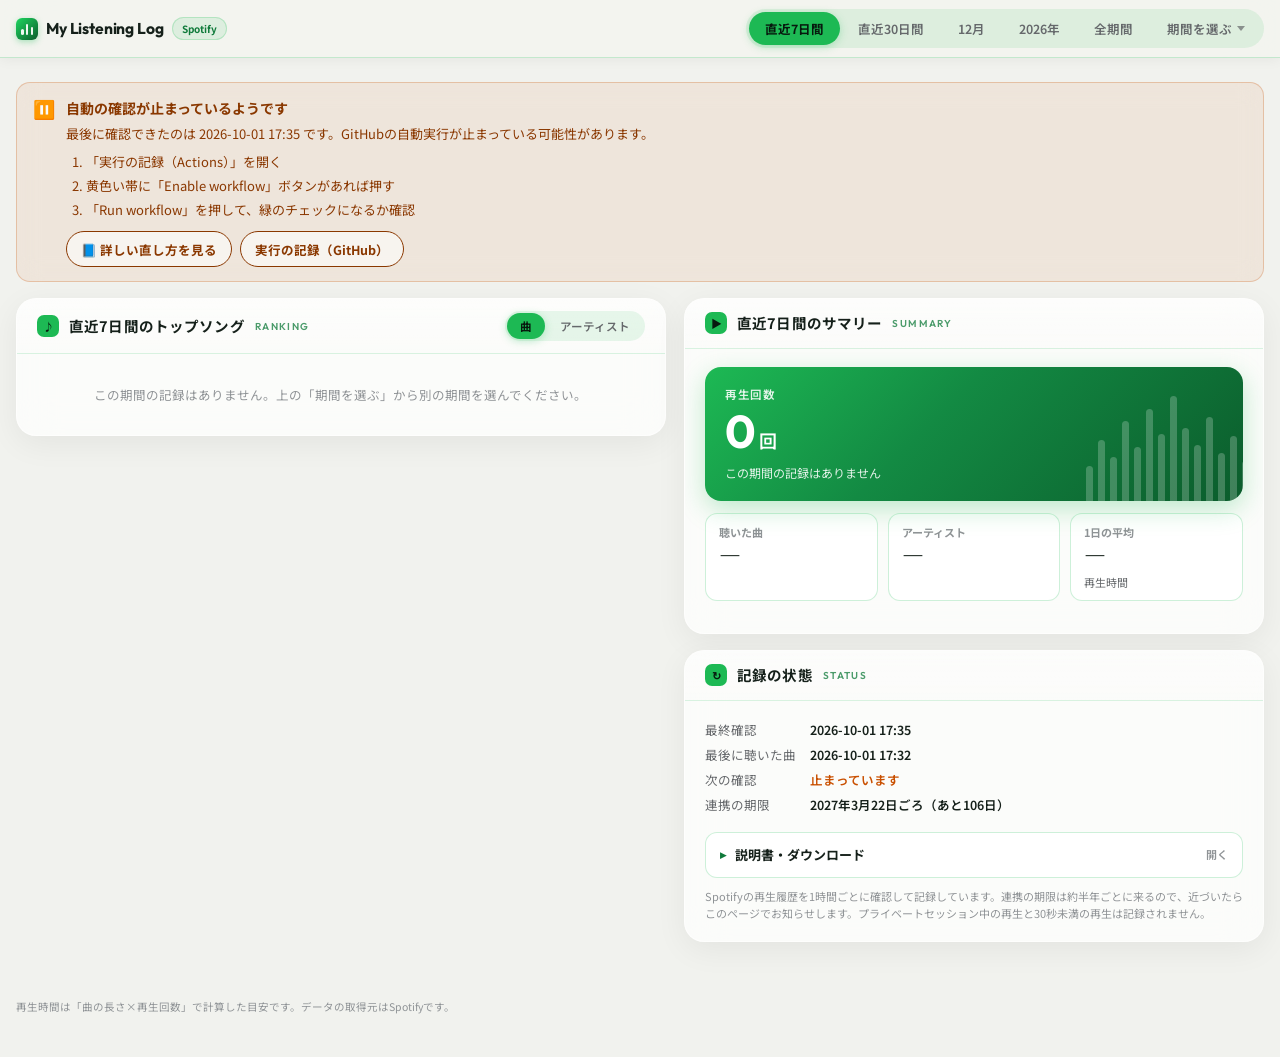
==== commit 4d91b655: "再生履歴を更新" ====
--- a/docs/index.html
+++ b/docs/index.html
@@ -675,7 +675,7 @@
   再生時間は「曲の長さ×再生回数」で計算した目安です。データの取得元はSpotifyです。
 </footer>
 
-<script type="application/json" id="data">{"songs":[["Closer","Astrid S","",2.22],["Wolves","Selena Gomez / Marshmello","~ab67616d00001e02307910d4242c0d6b1fedf955",3.3],["Armed And Dangerous","Juice WRLD","",2.83],["KIKA","6ix9ine","",2.27],["We Popped the Moon","Oliver Riot","",0.84],["Project Dreams","Marshmello","",2.8],["Noticed","Lil Mosey","",2.75],["MIDDLE CHILD","J. Cole","",3.56],["BiPolar (feat. Quavo)","Gucci Mane","",3.58],["Crushed Up","Future","",2.5],["Leave Me Alone","Flipp Dinero","",3.26],["Casper","Takeoff","~ab67616d00001e02b809506b2a5d8fa7b9c2c926",3.28],["Robbery","Juice WRLD","",4.0],["Price On My Head (feat. The Weeknd)","NAV / The Weeknd","~ab67616d00001e02a4aaecb02b51550635d7c1b1",3.63],["First Off (feat. Travis Scott)","Future","",3.81],["UNFORGIVEN (feat. Nile Rodgers)","LE SSERAFIM / Nile Rodgers","~ab67616d00001e0208afa023781dc4841319f3fc",3.04],["Battle Ground","Stray Kids","~ab67616d00001e02aa1073c3edd459b6a23e012c",3.56],["FREEZE","Stray Kids","~ab67616d00001e0248eefbb034760e932f571790",2.97],["WOLFGANG","Stray Kids","~ab67616d00001e025c59b4214590e91eb283d86d",3.18],["Baggy Jeans","NCT U","",0.83],["We Go","aespa","",1.67],["Bubble","STAYC","",2.99],["BET ON ME","ITZY","",3.32],["What You Did (feat. Ella Mai)","Mahalia","",3.45],["KSB (Always On My Mind)","Rai-Elle","",3.29],["Not Another Love Song","Ella Mai","",3.63],["FE!N (feat. Playboi Carti)","Travis Scott / Playboi Carti","~ab67616d00001e0204481c826dd292e5e4983b3f",3.19],["PARASAIL (feat. Yung Lean & Dave Chappelle)","Travis Scott","",2.58],["TRUSTFALL","P!nk","",0.55],["ROXANNE","Arizona Zervas","",0.73],["Blame The Moon","Hazlett","",2.87],["CAKE","ITZY","~ab67616d00001e02810930f362110dcaa2c726d8",3.31],["Shock","Jang Keun-suk","",0.51],["SKITZO (feat. Young Thug)","Travis Scott / Young Thug","~ab67616d00001e0204481c826dd292e5e4983b3f",6.11],["Wit Da Racks (feat. 21 Savage, Travis Scott & Yak Gotti)","Young Thug","",1.24],["No Guidance (feat. Drake)","Chris Brown","",4.34],["Fun (feat. Chris Brown)","Pitbull","",3.37],["Rainy Days","V","",1.93],["Love Me Again","V","",3.04],["神メニュー -Japanese ver.-","Stray Kids","~ab67616d00001e0297801d20719003f92aeb72f7",2.85],["ALL IN","Stray Kids","~ab67616d00001e0230123dd5f27be884f374b29b",3.12],["MIROH","Stray Kids","~ab67616d00001e0242010310811b8712aa7e3a45",3.46],["Hug Me (I.N)","Stray Kids","~ab67616d00001e02cf76c2678bb45fa73a8b5e4e",3.01],["おひとりさま天国","Nogizaka46","",4.25],["月の大きさ","Nogizaka46","",0.73],["OVERTURE","Nogizaka46","",1.27],["裸足でSummer","Nogizaka46","",4.63],["Actually...","Nogizaka46","",3.67],["CACTUS","TWICE","",3.62],["Other Boys","Marshmello","",2.28],["Dear Sputnik","TOMORROW X TOGETHER","",3.25],["Wow (Lee Know, Hyunjin, Felix)","Stray Kids","",3.23],["Girls","NATURE","",6.27],["I CAN'T STOP ME","TWICE","~ab67616d00001e02e592b3987db846dbf98efd68",3.42],["TOP -Japanese ver.-","Stray Kids","",3.15],["KungChiKiTa (JO1 ver.)","JO1","",0.68],["Trip","Apink","",3.55],["Savage","aespa","~ab67616d00001e02d8cc2281fcd4519ca020926b",3.97],["Make A Wish (Birthday Song)","NCT U","~ab67616d00001e026db6b8f9ddadc7503eaf4ae8",3.82],["SO CURIOUS","IZ*ONE","",3.38],["Life's Too Short (English Version)","aespa","",2.97],["어머님이 누구니 (Feat. Jessi)","J.Y. Park","",3.69],["Tell me (Sampling From `Two Of Hearts`)","Wonder Girls","",3.62],["Going Dumb (with Stray Kids) [Mike Williams Remix]","Alesso","",2.78],["ITEM","Stray Kids","~ab67616d00001e025b4302992277074fa1fb552f",3.19],["CASE 143 -Japanese ver.-","Stray Kids","~ab67616d00001e025a43bb548f84ec525dea70c6",3.2],["What Was I Made For? [From The Motion Picture \"Barbie\"]","Billie Eilish","~ab67616d00001e02ed317ec13d3de9e01fb99c9e",3.71],["Daylight","David Kushner","",3.55],["I Wanna Be Yours","Arctic Monkeys","",3.07],["august","Taylor Swift","",4.37],["TELEKINESIS (feat. SZA & Future)","Travis Scott / SZA / Future","~ab67616d00001e0204481c826dd292e5e4983b3f",5.9],["Angels Like You","Miley Cyrus","",3.27],["Heat Waves","Glass Animals","~ab67616d00001e02712701c5e263efc8726b1464",3.98],["Kill Bill","SZA","",2.57],["Until I Found You (with Em Beihold) - Em Beihold Version","Stephen Sanchez","",2.94],["People","Libianca","",3.08],["Say Yes To Heaven","Lana Del Rey","",3.49],["From The Start","Laufey","",2.83],["drivers license","Olivia Rodrigo","",4.03],["In The Stars","Benson Boone","",3.61],["Heather","Conan Gray","",3.3],["All Of The Girls You Loved Before","Taylor Swift","",3.69],["ジコチューで行こう！","Nogizaka46","",4.16],["好きというのはロックだぜ！","Nogizaka46","",5.55],["太陽ノック","Nogizaka46","",4.06],["ガールズルール","Nogizaka46","",0.72],["Hide & Seek","Stormzy","",1.56],["Creep","GAMPER & DADONI","",2.92],["Happy Now","Kygo","",3.52],["Someone You Loved - Madism Radio Mix","Lewis Capaldi","",2.62],["Tired","Alan Walker / Gavin James","~ab67616d00001e02d8f6180f1483ef4d6ded503c",3.2],["Bloom","Lucas Estrada","",2.99],["Hold This Memory","Deepend","",2.67],["Summer Feeling","Matoma","",3.01],["Beautiful People (feat. Khalid) - NOTD Remix","Ed Sheeran","",2.7],["Better","Hot Shade","",3.05],["Never Really Loved Me (with Dean Lewis)","Kygo","",3.37],["Island in the Sun","GAMPER & DADONI","",3.94],["Ocean Quiet","Lucas Estrada","",2.79],["Woke up in Bangkok","Deepend","",2.82],["Leave a Smile","Twan Ray","",2.46],["Fell In Love With An Alien","Mike Perry","",2.92],["Waiting","Moonkids","",2.65],["Think About You","Kygo","",3.48],["Here Comes the Sun","Mauve","",2.67],["Summer Jams","Blasterjaxx","",2.29],["Nalu","Deep Chills","",2.48],["In My Mind","Alok","",2.93],["Sunny","Deepend","",2.74],["Malibu","Mauve","",2.47],["Running Up That Hill","Skye Holland","",4.28],["Only For The Better","John De Sohn","",2.8],["On the Beach","Jubël","",3.15],["Skyline","MÖWE","",2.71],["Needs","Tinashe","",0.96],["2 On (feat. ScHoolboy Q)","Tinashe / ScHoolboy Q","~ab67616d00001e02c77c076843e1f7d3ad715337",3.78],["Studio","ScHoolboy Q","",4.63],["Me & U","Cassie","~ab67616d00001e02f4c4ee507c2558262869f415",3.2],["FM$","New Boyz","",3.03],["Champagne & Sunshine","PLVTINUM","",3.27],["Superlove","Tinashe","",3.6],["Jealous - Remix","Nick Jonas","",3.7],["Collard Greens","ScHoolboy Q / Kendrick Lamar","~ab67616d00001e0236977e237a8f70ec6c990636",5.0],["Long Way 2 Go","Cassie","",3.68],["One In A Million","Aaliyah","",4.51],["Bodak Yellow","Cardi B","",3.73],["All Hands on Deck","Tinashe","~ab67616d00001e02c77c076843e1f7d3ad715337",3.68],["Wild Side (feat. Cardi B)","Normani / Cardi B","~ab67616d00001e02a8f5bb7820a39675e04f4aa8",3.49],["Hands on the Wheel (feat. Asap Rocky)","ScHoolboy Q","",3.29],["Confident","Justin Bieber","",4.14],["Shotgun Love","Pia Mia","",2.84],["More Than A Woman","Aaliyah","",3.83],["Feels Like Vegas","Tinashe","~ab67616d00001e02c77c076843e1f7d3ad715337",4.02],["Let Me Love You","Mario","",4.15],["Man Of The Year","ScHoolboy Q","",3.6],["Me & U (Remix) [feat. P. Diddy & Yung Joc]","Cassie","",4.79],["Mr. President","Pia Mia","",3.03],["Do It Again","Pia Mia / Chris Brown / Tyga","~ab67616d00001e02eada09a00d301bcbcfff2bbd",3.46],["Trip","Ella Mai","~ab67616d00001e027ce0faf0620ab9c1779e1fbf",3.57],["Might Not","Belly","",3.74],["No Drama (feat. Offset)","Tinashe","",3.33],["Sure Thing","Miguel","",3.26],["Pretty Girl Rock","Keri Hilson","",4.07],["Buy U a Drank (Shawty Snappin') (feat. Yung Joc)","T-Pain","",4.37],["Close","Nick Jonas","",3.9],["Ocean Drive","Pia Mia","",3.21],["Player (feat. AK-69)","Tinashe","",3.37],["Like That (feat. Gucci Mane)","Doja Cat","",2.72],["Fetish (feat. Gucci Mane)","Selena Gomez / Gucci Mane","~ab67616d00001e026a958ff9ae0c40b9771c19c4",3.1],["I Do (feat. SZA)","Cardi B","",3.34],["Swimming Pools (Drank)","Kendrick Lamar","",4.13],["Pretend (feat. A$AP Rocky)","Tinashe","",3.88],["F**k With U","Pia Mia / G-Eazy","~ab67616d00001e02ca08b05e1b9f6f2adcd679cf",3.23],["Talking Body","Tove Lo","",3.97],["Lights Down Low (feat. Waka Flocka Flame)","Maejor / Waka Flocka Flame","~ab67616d00001e02bce6d7aa42f1896545a18f8b",3.1],["Girlfriend","Heavy Weight","",3.94],["Ayegirl","1way Frank","",2.85],["Can't Hold Us (feat. Ray Dalton)","Macklemore / Ryan Lewis / Macklemore & Ryan Lewis / Ray Dalton","~ab67616d00001e0298a02fef3a8b1d80a0f164ec",4.31],["Company","Tinashe","",3.67],["White Walls (feat. ScHoolboy Q & Hollis)","Macklemore & Ryan Lewis","",3.67],["My Type","Saweetie","",2.11],["Don't","Bryson Tiller","~ab67616d00001e028fbf8ef444a2b0acc6ee2faf",3.3],["Get You Alone (Featuring Jeremih)","Maejor","",4.63],["If You Let Me","Sinéad Harnett","",2.8],["I'm with You","Avril Lavigne","",3.72],["When I See U","Fantasia","",3.62],["When You're Gone","Avril Lavigne","",4.01],["Like A G6","Far East Movement / The Cataracs / DEV","~ab67616d00001e0258b08d62231dfca8d358b876",3.61],["Tell Me Something I Don't Know","Selena Gomez & The Scene","~ab67616d00001e02c13a981446a09b1d62687aba",2.92],["We Own The Night - Featuring Pixie Lott","Selena Gomez & The Scene","",3.79],["Whiplash","Selena Gomez & The Scene","",2.82],["Boyfriend","Selena Gomez","~ab67616d00001e025183fe2502a176f8017da25f",2.69],["Falling Down","Selena Gomez & The Scene","",3.08],["Kill Em With Kindness - Young Bombs Remix","Selena Gomez","",3.94],["Only You","Selena Gomez","",3.86],["LA DI DA","EVERGLOW","~ab67616d00001e0245e5d4a6ce73279fd5f01b94",3.51],["DUN DUN","EVERGLOW","~ab67616d00001e02f5ce366a81c50db19630a140",3.2],["Move On (Lil Texas Remix)","Steve Aoki","",2.13],["All Hype ft. Bryce Vine (Crankdat Remix)","Steve Aoki","",2.17],["Azukita (Steve Aoki, Daddy Yankee, Play-N-Skillz & Elvis Crespo) (feat. Elvis Crespo)","Steve Aoki / Daddy Yankee / Play-N-Skillz / Elvis Crespo","~ab67616d00001e02151decd939d9cffa865f4031",3.77],["No matter","EXO","",3.72],["GAMBLER","MONSTA X","",3.55],["러시안 룰렛 Russian Roulette","Red Velvet","",3.52],["Son of Beast - English Version","TO1","",3.14],["Be Yourself","CHUNG HA","",3.42],["BLUE","BIGBANG","",3.9],["Feel Good (SECRET CODE)","fromis_9","",3.74],["Nonstop Japanese ver.","OH MY GIRL","",3.38],["Weather","fromis_9","",3.36],["Hot Pink","EXID","",3.35],["RED-SUN (021)","GWSN","",3.15],["Follow Me","Cherry Bullet","",3.7],["Don’t Speak","EVERGLOW","~ab67616d00001e0215856eaef8f3feb1056dad0f",3.46],["FLOWER SHOWER","HyunA","",3.14],["SHOW","CLC","",3.53],["Pinky Love","MOMOLAND","",3.17],["Kill This Love - JP Ver./ BLACKPINK 2019-2020 WORLD TOUR IN YOUR AREA -TOKYO DOME-","BLACKPINK","",3.4],["Polaris","OH MY GIRL","",3.72],["SIREN","P1Harmony","",1.76],["Bite Me","ENHYPEN","~ab67616d00001e021d03b5e88cee6870778a4d27",2.63],["SEE U LATER - JP Ver./ BLACKPINK 2019-2020 WORLD TOUR IN YOUR AREA -TOKYO DOME-","BLACKPINK","",3.27],["JUNGLE","BVNDIT","",3.08],["First Love","NCT 127","",3.01],["Sooo LUCKY","ITZY","",3.37],["Ito","TOMORROW X TOGETHER","",4.05],["Life's Too Short","aespa","~ab67616d00001e021cbd221702dc7fe4efaf3b4f",2.97],["FEVER (Feat. 수퍼비 & BIBI)","J.Y. Park","",2.9],["Oh my god","(G)I-DLE","",3.26],["Monster","SuperM","",3.7],["Eyez On U","MOONBIN&SANHA(ASTRO)","",3.61],["LALISA","LISA","",3.34],["伝えられるなら","JO1","",3.06],["BOM BI DI BOM","LUNARSOLAR","",3.25],["SOBER - KR Ver.","BIGBANG","",3.97],["I LOVE YOU - KR Ver.","TREASURE","",3.03],["e i e i o","GWSN","",3.3],["Eternally","OH MY GIRL","",4.23],["Higher","A.C.E","",3.58],["B.B.B (Never Say Good-Bye)","NATURE","",2.82],["Stay Tonight","CHUNG HA","",3.62],["DESTINY","IZ*ONE","",3.36],["As You Wish","WJSN","",3.26],["Bet You Wanna (feat. Cardi B)","BLACKPINK","",2.65],["SHOT CLOCK","TWICE","",3.49],["On Air - Wings Ver.","We Girls","",3.09],["LO$ER=LO♡ER","TOMORROW X TOGETHER","",3.33],["Why? (Keep Your Head Down)","TVXQ!","",7.23],["Only one you - Japanese ver.","MOMOLAND","",3.94],["DBDBDIB","SATURDAY","",3.41],["DOMINO","ITZY","",3.1],["Thunderous","Stray Kids","~ab67616d00001e025c59b4214590e91eb283d86d",3.05],["Not Shy","ITZY","~ab67616d00001e02cb0d7e7182a4846070b7d0b3",2.96],["L.O.V.E","TWICE","",3.38],["Check It Out","Weeekly","",3.44],["Love Killa - Japanese ver.","MONSTA X","",3.06],["Pretty Savage","BLACKPINK","~ab67616d00001e021895052324f123becdd0d53d",3.32],["Diamond heart","MONSTA X","",3.82],["Tomorrow","IZ*ONE","",3.08],["I’m So Hot","MOMOLAND","",3.34],["無限大","JO1","",3.06],["Butterfly","JUNHA PARK","~ab67616d00001e02efa553a10f52c763155ecc31",3.24],["Fake & True","TWICE","~ab67616d00001e025118c536e7562e487d67ca65",3.66],["YALLA","WJSN","",3.18],["Rollin' Rollin'","Love Potion","",2.92],["LORO","TRI.BE","",3.33],["Sorry Not Sorry","ITZY","",3.16],["VILLAIN","K/DA","",3.32],["Flow like waves","TWICE","",3.56],["Tweet Tweet","VIVIZ","",3.19],["BOOM BOOM","ANS","",3.34],["FireFlower","PURPLE KISS","",2.85],["Dionysus - Japanese ver.","BTS","",2.06],["O.O.O (Over&Over&Over) (Kep1er Version)","Kep1er","",1.59],["CANDY","TWICE","",3.25],["Crystal Snow","BTS","",5.38],["BAAM","MOMOLAND","",3.47],["Lucid Dream","aespa","~ab67616d00001e02d8cc2281fcd4519ca020926b",3.51],["VILLAIN","cignature","",3.33],["Greedy","PIXY","",3.47],["Raise The Roof","NCT U","",0.92],["MAGO","GFRIEND","",3.32],["LALALAY","SUNMI","",2.91],["Promise You","NCT 127","",3.52],["Dumb Dumb","Red Velvet","",3.38],["No Love","SUPER JUNIOR-D&E","",3.33],["AWAKEN","BVNDIT","",3.3],["GO GO サマー!","KARA","",3.34],["ON AIR","3YE","",2.89],["Lemon (feat. Colde)","CHUNG HA","",3.37],["FLASH","Rocket Punch","",3.97],["Limbo (Lee Know)","Stray Kids","",3.29],["CIRCUS","Stray Kids","~ab67616d00001e02d784afd710070b5fe22b99bf",3.24],["TOPLINE","Stray Kids / Tiger JK","~ab67616d00001e025b4302992277074fa1fb552f",3.39],["S-Class","Stray Kids","~ab67616d00001e025b4302992277074fa1fb552f",3.26],["CHILL -Japanese ver.-","Stray Kids","~ab67616d00001e02aa1073c3edd459b6a23e012c",3.3],["SLUMP -Japanese ver.-","Stray Kids","~ab67616d00001e02ca95829ceeba66a11e7148c5",2.28],["SUPER BOARD","Stray Kids","~ab67616d00001e0270101f436cad812b9606e52b",3.1],["My Pace Japanese version","Stray Kids","~ab67616d00001e02231a941e5877e608f15ddf7b",3.19],["Question","Stray Kids","~ab67616d00001e02bc150b5ad7f82bee7a8372c5",3.04],["Social Path","Stray Kids / LiSA","~ab67616d00001e02270ec2f0731d60117f1c8315",3.31],["Super Bowl -Japanese ver.-","Stray Kids","~ab67616d00001e022bf99b83ee939b83b3ab55b0",3.08],["Hall of Fame","Stray Kids","~ab67616d00001e025b4302992277074fa1fb552f",2.85],["Astronaut","Stray Kids","~ab67616d00001e02625e8d25eb5f04abf6862469",2.98],["Star Lost","Stray Kids","~ab67616d00001e025c59b4214590e91eb283d86d",3.59],["Fairytale","Stray Kids","~ab67616d00001e026a17a76f045433614402dcbc",2.87],["FAM","Stray Kids","~ab67616d00001e02a3ec67fdb434094ee1400b62",3.58],["Haven","Stray Kids","~ab67616d00001e029f97ae875270dc606971e7af",3.33],["Future Perfect (Pass the MIC)","ENHYPEN","",3.01],["90's Love","NCT U","~ab67616d00001e02ebee70c4f99963127989d85c",3.56],["Strawberry Cake","Xdinary Heroes","",3.63],["Kitsch","IVE","",3.26],["Attention","NewJeans","~ab67616d00001e029d28fd01859073a3ae6ea209",3.0],["Sour Grapes","LE SSERAFIM","~ab67616d00001e029ae8d973353277c7dec2c27d",3.28],["Love Me Like This","NMIXX","~ab67616d00001e02d3208792196c551ef784dc01",3.15],["Sweet Melody","Little Mix","",3.56],["Baby, I'm Jealous (feat. Doja Cat)","Bebe Rexha","",2.93],["Same Old Love","Selena Gomez","~ab67616d00001e028dc1a4428b19d7b1e6bbc6e0",3.82],["LOVE DIVE -Japanese version-","IVE","",2.95],["Not Your Fault","NCT U","",3.36],["N.Y.C.T","NCT U","",3.94],["Music, Dance","NCT 127","",3.92],["coNEXTion (Age of Light)","NCT U","",3.78],["Kangaroo","NCT U","",3.61],["Dancing In The Rain","NCT U","",3.58],["Brave","TWICE","~ab67616d00001e0290b0ec9b2a62d373bcbfd267",3.15],["REAL YOU","TWICE","",3.13],["Wonderful Day","TWICE","",3.52],["Hare Hare","TWICE","~ab67616d00001e023ca0cdd9472aa0e44e4ea444",3.39],["Bouquet","MISAMO","~ab67616d00001e02266faf63f2196093a52fb1b1",4.41],["SET ME FREE - ENG","TWICE","",2.69],["トラボルタカスタム - From THE FIRST TAKE","梅田サイファー","",9.61],["About You","Blxst","",0.52],["BOSS","NCT","",3.51],["SIGNAL","TWICE","",3.28],["Heart Shaker","TWICE","~ab67616d00001e022d899639a16f666e3977302d",3.11],["FIESTA","IZ*ONE","",3.63],["Blue Flame (2023 Ver.)","LE SSERAFIM","~ab67616d00001e0208afa023781dc4841319f3fc",3.36],["Why So Lonely","Wonder Girls","~ab67616d00001e0233e30aab946de32c7129f792",3.45],["Panorama","IZ*ONE","",3.71],["No-Return (Into the unknown)","LE SSERAFIM","",3.08],["Hot Sauce","NCT DREAM","",3.26],["Secret Story of the Swan","IZ*ONE","~ab67616d00001e02e8132ffe49666c18a1f243b3",3.21],["FEARLESS (2023 Ver.)","LE SSERAFIM","~ab67616d00001e0208afa023781dc4841319f3fc",2.81],["ONE IN A MILLION","TWICE","",2.92],["Candy","NCT DREAM","",3.62],["La Vie en Rose","IZ*ONE","",3.65],["Feel Special","TWICE","~ab67616d00001e02777480e668fac5d7580118c3",3.45],["Fire in the belly","LE SSERAFIM","~ab67616d00001e0208afa023781dc4841319f3fc",3.3],["BOOM","NCT DREAM","",3.25],["OXYGEN","TWICE","",3.76],["Violeta","IZ*ONE","",3.35],["Impurities","LE SSERAFIM","",3.27],["Talk that Talk","TWICE","~ab67616d00001e0290b0ec9b2a62d373bcbfd267",2.96],["Beatbox","NCT DREAM","",3.42],["Sequence","IZ*ONE","",3.18],["No Celestial","LE SSERAFIM","~ab67616d00001e029cfed1dd2d368a0855d7b1a4",2.77],["Gasoline","KEY","",3.2],["Perfect World","TWICE","~ab67616d00001e02579e945923463492cb43a5ce",3.04],["Hello Future","NCT DREAM","",3.68],["So Hot","Wonder Girls","",3.02],["Eve, Psyche & The Bluebeard’s wife","LE SSERAFIM","~ab67616d00001e0208afa023781dc4841319f3fc",3.09],["OMG","NewJeans","~ab67616d00001e02d70036292d54f29e8b68ec01",3.54],["FANCY","TWICE","~ab67616d00001e02b539c6984fe2d08f31800248",3.56],["Universe (Let's Play Ball)","NCT U","",3.86],["AYAYAYA","IZ*ONE","",3.37],["The Great Mermaid","LE SSERAFIM","~ab67616d00001e029ae8d973353277c7dec2c27d",2.96],["We Go Up","NCT DREAM","",3.05],["DALLA DALLA","ITZY","~ab67616d00001e0257f7ebd02189dfd58486e196",3.33],["LIKEY","TWICE","~ab67616d00001e021f21c24e81a9d0d4a30be533",3.46],["Be My Baby","Wonder Girls","",3.53],["ICY","ITZY","",3.19],["CRY FOR ME","TWICE","~ab67616d00001e02e6718d4a1c026a29c0912854",3.4],["ANTIFRAGILE","LE SSERAFIM","~ab67616d00001e0208afa023781dc4841319f3fc",3.07],["Bon Bon Chocolat","EVERGLOW","~ab67616d00001e02e13fe6252bd61c3134ea7303",3.81],["NO PROBLEM (feat. Felix of Stray Kids)","NAYEON / Felix (Stray Kids)","~ab67616d00001e027169e7c2bf82b1dbad4f8f63",3.27],["Highlight","IZ*ONE","",3.48],["Rollin'","Brave Girls","",3.3],["ELEVEN","IVE","~ab67616d00001e02da343b21617aac0c57e332bb",2.97],["DUMB DUMB","JEON SOMI","",2.45],["KNOCK KNOCK","TWICE","~ab67616d00001e029dae955bf89905477e113971",3.26],["D-D-DANCE","IZ*ONE","",3.42],["Given-Taken","ENHYPEN","",3.05],["WHISTLE - KR Ver.","BLACKPINK","",3.54],["YES or YES","TWICE","~ab67616d00001e028c3678043fa99294678eebae",3.96],["ROYAL","IVE","",3.44],["Up","IZ*ONE","",3.21],["AYA","MAMAMOO","",3.52],["Flash Forward","LE SSERAFIM","",3.26],["SET ME FREE","TWICE","~ab67616d00001e02946dbc9d7034cd3db4e30c04",3.03],["GO HARD","TWICE","~ab67616d00001e02e592b3987db846dbf98efd68",3.03],["MORE & MORE","TWICE","~ab67616d00001e024ec2aee773fe8c67ce563833",3.33],["MOONLIGHT SUNRISE","TWICE","~ab67616d00001e02fffed1ce7c050ceb06ce4403",3.01],["Try","Colbie Caillat","",3.74],["Done for Me (feat. Kehlani)","Charlie Puth / Kehlani","~ab67616d00001e02897f73256b9128a9d70eaf66",3.01],["New Rules","Dua Lipa","~ab67616d00001e025966dfc026a261d899bc9d54",3.49],["MOVE (feat. Grace Jones & Tems)","Beyoncé","",3.98],["7 rings","Ariana Grande","~ab67616d00001e0256ac7b86e090f307e218e9c8",2.98],["The Feels","TWICE","~ab67616d00001e02040cf33490cf6f31d184175f",3.3],["Nightmare","JIHYO","~ab67616d00001e023230765b6902f7572d2fdddc",3.59],["Juice","Lizzo","~ab67616d00001e023ce06002a6d68d6f9683d75b",3.26],["POP!","NAYEON","~ab67616d00001e027169e7c2bf82b1dbad4f8f63",2.8],["BLAME IT ON ME","TWICE","",2.68],["Queen of Hearts","TWICE","~ab67616d00001e0290b0ec9b2a62d373bcbfd267",3.12],["What is Love?","TWICE","~ab67616d00001e022ab2713168c9fbee8f3db4ec",3.47],["CHEER UP","TWICE","~ab67616d00001e02bc25f6d343d8f57904f19695",3.48],["SCIENTIST","TWICE","~ab67616d00001e024687e95bc88740e997be9e6b",3.24],["Alcohol-Free","TWICE","~ab67616d00001e027c36c92a143319f97127c52a",3.51],["Dance The Night Away","TWICE","~ab67616d00001e028e81913ace9f03cf2adb2056",3.01],["GOT THE THRILLS","TWICE","",2.9],["MOONLIGHT","TWICE","",3.66],["When We Were Kids","TWICE","",3.16],["CRAZY STUPID LOVE","TWICE","",2.83],["Like OOH-AHH","TWICE","~ab67616d00001e027b70ceaa4a22e4d54166055f",3.58],["TT","TWICE","~ab67616d00001e029dfe460424cc1347759f0198",3.55],["WALLFLOWER","TWICE","",2.93],["Basics","TWICE","",2.95],["High On Life (feat. Bonn)","Martin Garrix","~ab67616d00001e02def05abd2a12cd19243e2b6d",3.85],["Love Myself","Hailee Steinfeld","",3.65],["Stay","Zedd","",3.51],["Make up Your Mind","Martin Garrix","",3.27],["Heroes (we could be)","Alesso / Tove Lo","~ab67616d00001e02cb9220b4a4485752c5ad32c5",3.53],["Like I Do","David Guetta","~ab67616d00001e02734eb0ed1bd80aeed903f30b",3.36],["Rhythm Of The Night","Maurice West","",2.73],["Stay (feat. Maty Noyes)","Kygo","",3.98],["Under Control (feat. Hurts)","Calvin Harris / Alesso / Hurts","~ab67616d00001e028fba5806a323efd272677c4d",3.07],["Sweet Escape","Alesso","",3.88],["Matches","Cash Cash","",3.13],["The Only Way Is Up","Martin Garrix","",4.31],["So Long (feat. Madi)","Slushii","",1.72],["I Don't Die","Joyner Lucas / Chris Brown","~ab67616d00001e0299c3deac18b729b5d5a8492f",3.75],["Pressure (feat. Tove Lo)","Martin Garrix / Tove Lo","~ab67616d00001e02c3d71b0a03685f0c4c052f38",2.41],["RELAXING","vividboooy","",2.9],["Phone","HITOMIN","~ab67616d00001e02d79b2087523362ca2073c831",2.98],["すきにやる","HENTAI SHINSHI CLUB","",3.62],["Suicide - Remix","BAD HOP","",4.06],["Cinema","O.A.KLAY","",2.41],["Trampoline (with ZAYN)","SHAED","",3.07],["Vroom Vroom","Charli xcx","~ab67616d00001e02be3d4a410e269695fb181e87",3.22],["Fairplay","Kiana Ledé","~ab67616d00001e02b4675a0992a02f626106d600",2.82],["Out Of Control","LOOPERS","",2.55],["Hate Me","Ellie Goulding / Juice WRLD","~ab67616d00001e02156d79bdb60fc5f7af75590b",3.13],["Without You","Brooks / Julian Jordan","~ab67616d00001e020ec4e44167263d443817cfd5",3.18],["1000 (feat. J-doe)","Jordin Sparks / J-Doe","~ab67616d00001e02d3394bf40e7b06d4892079bb",2.63],["Perfect Strangers","Jonas Blue / JP Cooper","~ab67616d00001e025b6bcc59c3562a6f362344c6",3.28],["Muchacha","Gente De Zona / Becky G","~ab67616d00001e02193ad9f4b2bac751ac73f8fc",3.34],["Graveyard","Halsey","",3.03],["SOS (feat. Aloe Blacc)","Avicii / Aloe Blacc","~ab67616d00001e02660ee24281a547103f466ff5",2.62],["Be Real (feat. DeJ Loaf)","Kid Ink","~ab67616d00001e0224aaa74351e83d0515f8c106",3.45],["Love Hurts (feat. Travis Scott)","Playboi Carti","",3.01],["JUST STAND UP!","Artists Stand Up To Cancer / Mariah Carey / Beyoncé / Mary J. Blige / Rihanna / Fergie / Sheryl Crow / Melissa Etheridge / Natasha Bedingfield / Miley Cyrus / Leona Lewis / Carrie Underwood / Keyshia Cole / LeAnn Rimes / Ashanti / Ciara","~ab67616d00001e028c68d64737076eeea8487536",3.57],["Make A Bag (feat. Moneybagg Yo)","Megan Thee Stallion","",4.9],["The Box","Roddy Ricch","~ab67616d00001e02820b43679aab8d3b47001f9c",3.28],["Here With Me","Marshmello","",2.61],["Nuketown (feat. Juice WRLD)","Ski Mask The Slump God","",4.31],["All the Time","Zara Larsson","",3.8],["Haute (feat. J Balvin & Chris Brown)","Tyga","",2.68],["So Am I","Ava Max","~ab67616d00001e027f24b901feb7c7220899607b",3.07],["it's not u it's me","Bea Miller","",0.71],["Boyz In The Hood","Jordin Sparks","~ab67616d00001e02d3394bf40e7b06d4892079bb",3.56],["Solitaires (feat. Travis Scott)","Future","",3.43],["Righteous","Juice WRLD","",4.04],["Trust Nobody (feat. Selena Gomez & Tory Lanez)","Cashmere Cat","",3.59],["Outta Here Safe (feat. Quando Rondo and NoCap)","YoungBoy Never Broke Again","",3.89],["アイドル","YOASOBI","",3.55],["ダンスホール","Mrs. GREEN APPLE","",3.63],["Hype Boy","NewJeans","~ab67616d00001e029d28fd01859073a3ae6ea209",2.98],["I Love You Boy","Suzy","~ab67616d00001e02e5178489294a3150c03f81f9",4.41],["미래","Red Velvet","~ab67616d00001e028baaea835b889da3f0ca4609",3.6],["Running","Gaho","",0.51],["돌덩이","Ha Hyun Woo","",3.49],["Bite Me - Japanese Ver.","ENHYPEN","",1.15],["ninelie","Aimer","",4.36],["花びらたちのマーチ","Aimer","",3.22],["Ivy Ivy Ivy","Aimer","",4.88],["Life is a song","Aimer","",3.96],["糸","Aimer","",3.74],["朝が来る -TV ver.-","Aimer","",1.53],["Sailing","Aimer","",5.6],["カタオモイ","Aimer","~ab67616d00001e02b56ada0ba61d7787fb213f72",3.46],["世界は恋に落ちている","CHiCO with HoneyWorks","",5.21],["言って。","ヨルシカ","",4.04],["炎","LiSA","",4.62],["全力少年","Sukima Switch","",4.55],["Ref:rain","Aimer","",4.83],["Eden","Monkey Majik","",4.53],["春を告げる","yama","",3.27],["Pretender","OFFICIAL HIGE DANDISM","",5.45],["Wherever you are","ONE OK ROCK","~ab67616d00001e02cd4f8cb3784fad56825991b3",4.93],["星屑ビーナス","Aimer","",4.2],["ハルジオン","YOASOBI","",3.31],["イマジネーション","SPYAIR","",2.99],["逆夢","King Gnu","",5.13],["I LOVE...","OFFICIAL HIGE DANDISM","",4.71],["朝が来る","Aimer","",4.89],["Can We Go Back","NCT DOJAEJUNG","",0.51],["Misfit","NCT U","",1.33],["Call D","NCT U","",3.61],["Dream In A Dream","NCT","",0.95],["Vroom","NCT U","",2.6],["New Axis","NCT U","",0.87],["向日葵","Ado","",1.37],["Deep down","Aimer","",1.68],["34+35","Ariana Grande","",1.71],["pov","Ariana Grande","",3.36],["ESCAPE PLAN","Travis Scott","",2.49],["ZEZE (feat. Travis Scott & Offset)","Kodak Black / Offset / Travis Scott","~ab67616d00001e02f9508eb3070b95ceeb82788b",3.81],["Embarrassed (feat. Travis Scott)","Don Toliver","",3.21],["TKN (feat. Travis Scott)","ROSALÍA","",2.16],["Te Pintaron Pajaritos","Yandar & Yostin","",1.88],["This Time (Never Be Alone Again)","Dada Life","",1.06],["Delirious (Boneless) (feat. Kid Ink)","Steve Aoki","",3.72],["Close to You (feat. PollyAnna)","Steve Aoki","",0.96],["More Than You Know","Axwell /\\ Ingrosso / Axwell / Sebastian Ingrosso","~ab67616d00001e02fba6de0b38b0168d480b1a27",3.38],["Fine Day Anthem","Skrillex / Boys Noize / Opus III","~ab67616d00001e025f6289f9ea5e1cf24e9bf7b1",3.23],["MIC Drop (Steve Aoki Remix) (Full Length Edition)","BTS / Steve Aoki","~ab67616d00001e02af396dce4438624ec801ff1a",5.13],["Say Say Say (feat. Paul McCartney & Michael Jackson)","Kygo","",2.92],["Crusade","Marshmello","",2.86],["HUMBLE. - SKRILLEX REMIX","Skrillex","",4.03],["Be The One","Eli Brown","~ab67616d00001e024a45c48384d56af3a32b43c6",2.83],["Red Lips (feat. Sam Bruno) - Skrillex Remix","Good Times Ahead / Sam Bruno / Skrillex","~ab67616d00001e02a934c617ef4aff378a67762b",3.72],["Working For It","ZHU x Skrillex x THEY.","~ab67616d00001e02b644737ff79a864e8f99e116",3.86],["DJ Turn It Up","Dimension","",3.81],["Kyoto (feat. Sirah)","Skrillex / Sirah","~ab67616d00001e026081278cb62df2757d55633b",3.35],["MAMI","Chris Lorenzo","",4.97],["Mind (feat. Kai)","Jack Ü / Skrillex / Diplo / kai","~ab67616d00001e0257fc4730e06c9ab20c1e073b",4.03],["Baby again..","Fred again..","~ab67616d00001e02479a2e72d1ae8abaf4178bb5",11.81],["Light","San Holo","",4.0],["Get Up (Rattle) [feat. Far East Movement] - Vocal Edit","Bingo Players","",2.78],["Where You Are","John Summit / HAYLA","~ab67616d00001e0236b6992af3531fb34813327c",3.93],["I Remember - John Summit Remix","deadmau5","",4.0],["Levels - Skrillex Remix","Avicii / Skrillex","~ab67616d00001e0298b2942df06b3ec74223920c",4.69],["Dirty Vibe (with Diplo, G-Dragon, and CL)","Skrillex","",5.52],["Where Are Ü Now (with Justin Bieber)","Jack Ü / Skrillex / Diplo / Justin Bieber","~ab67616d00001e0257fc4730e06c9ab20c1e073b",4.17],["Say It","Flume","",4.38],["GUD VIBRATIONS","NGHTMRE","",3.74],["gettin' hott","Knock2","~ab67616d00001e02b3b9cf3c1206f4b27c7cc9cc",3.75],["Rumble","Skrillex / Fred again.. / Flowdan","~ab67616d00001e022a7e34a68952017d900c6bb8",2.44],["Single Soon","Selena Gomez","",3.41],["I Could Be The One (Avicii Vs. Nicky Romero) - Radio Edit","Avicii / Nicky Romero","~ab67616d00001e02d1f3c40cd2e251e04ae6413f",3.47],["たぶん","YOASOBI","",4.28],["Payphone","Maroon 5","",3.87],["Black Widow","Iggy Azalea","~ab67616d00001e0238e4867491f7b9aafef34d21",3.49],["ON N ON","Miso","",0.82],["Bad Boy - English Version, Bonus Track","Red Velvet","",1.0],["Love So Sweet","Cherry Bullet","~ab67616d00001e02b0f7fd5522eff959055b20d8",3.13],["Roly-Poly","T-ARA","",1.44],["Bubble Pop!","HyunA","",2.15],["Tiger Eyes","Ryu Sujeong","",0.5],["AS IF IT’S YOUR LAST - JP Ver./ BLACKPINK 2019-2020 WORLD TOUR IN YOUR AREA -TOKYO DOME-","BLACKPINK","",0.52],["Chiri Chiri","MOMOLAND","",0.63],["Love Song","miss A","",3.84],["B.L.E.S.S.E.D","EXID","",3.25],["ON","BTS","",4.11],["Design","JO1","",3.06],["Sunny Afternoon","Red Velvet","",4.01],["Intro : Whiteout","ENHYPEN","",1.66],["ASSA","cignature","",3.36],["ベイビー・アイ・ニード・ユー","KARA","",1.7],["BOOMBAYAH - JP Ver./ BLACKPINK 2019-2020 WORLD TOUR IN YOUR AREA -TOKYO DOME-","BLACKPINK","",0.98],["eight(Prod.&Feat. SUGA of BTS)","IU","",2.79],["4 Walls","f(x)","",3.46],["Dreams Come True","aespa","~ab67616d00001e025b1ee39743c40b88a80b4ccf",3.42],["BBIBBI","IU","",3.24],["Curious","MOMOLAND","",3.27],["Fireworks","Rocket Punch","",3.48],["Chica Bom Bom","NCT 127","",3.33],["This is me","ALICE","",3.38],["WiggleWiggle","HELLOVENUS","",1.47],["1,000,000 TIMES","MY FIRST STORY","",3.53],["Airplane pt.2 - Japanese ver.","BTS","",0.98],["Sorry - Mixed","ISÁK","",2.32],["Lonely (feat. ISÁK & Omar Noir) - Mixed","Steve Aoki","",2.12],["On My Way - Mixed","Farruko","",3.12],["Darkside - Mixed","Tomine Harket","",3.23],["Close Your Eyes - Mixed","Tungevaag","",1.25],["Close Your Eyes - VIP Mix - Mixed","Tungevaag","",1.9],["LOVE SONG","J SOUL BROTHERS III","",0.59],["FIGHTERS","J SOUL BROTHERS III","",3.28],["閃光","[Alexandros]","",2.48],["Faded - Mixed","Alan Walker","",3.23],["The Spectre - Mixed","Alan Walker","",2.98],["MR.TAXI","Girls' Generation","~ab67616d00001e024a9574d633cd3e8a8a5e268a",3.55],["Thrift Shop (feat. Wanz)","Macklemore & Ryan Lewis","",6.32],["She Knows","Ne-Yo / Juicy J","~ab67616d00001e0212e7d1a4264257e5b7e40f9f",3.58],["Because Of You","Ne-Yo","~ab67616d00001e02ec4f8c81eb9ddee00e01798d",4.45],["Headlights (feat. KIDDO) - Mixed","KIDDO","",2.5],["Alone, Pt. II - RetroVision Remix - Mixed","Ava Max","",3.95],["Running Out Of Roses - Mixed","Jamie Miller","",3.05],["Sweet Dreams - Mixed","Imanbek","",2.15],["Wherever You Go (feat. John Martin) - Alan Walker Remix - Mixed","John Martin","",3.1],["All Nighter - Mixed","Tiësto","",2.92],["The Drum - Mixed","Alan Walker","",3.08],["Lovesick - Mixed","Sophie Simmons","",2.27],["The Drop - Öwnboss Remix - Mixed","David Guetta","",0.83],["Don't You Hold Me Down - Mixed","Georgia Ku","",2.15],["Love Language - Mixed","SMACK","",1.28],["Take My Breath Away - Mixed","Mo Falk","",2.6],["All Falls Down (feat. Juliander) - Mark Villa Remix - Mixed","Digital Farm Animals","",2.55],["Lost - Mixed","VIANI","",3.3],["Somebody Like U - Mixed","Au/Ra","",4.06],["PS5 (with TOMORROW X TOGETHER & Alan Walker)","salem ilese","",2.54],["The Drum","Alan Walker","",3.15],["Do It Like That (Alan Walker Remix)","TOMORROW X TOGETHER","",2.32],["Strongest (Alan Walker Remix)","Ina Wroldsen","",3.5],["Stranger Things (feat. OneRepublic) - Alan Walker Remix","Kygo","",5.82],["Hero","Alan Walker","",2.92],["Good Morning - Mixed","Matisse & Sadko","",2.75],["Limitless - Mixed","Mesto","",2.58],["Scared To Be Lonely - DubVision Remix - Mixed","Dua Lipa","",4.39],["Quantum - Mixed","Brooks","",3.35],["Starlight (Keep Me Afloat) - Mixed","Shaun Farrugia","",3.45],["High On Life (feat. Bonn) - Mixed","Bonn","",3.92],["Follow - Mixed","Zedd","",3.62],["Oxygen - Mixed","DubVision","",3.2],["Funk - Mixed","Julian Jordan","",2.72],["Reboot - Mixed","Vluarr","",2.58],["HAPPY HAPPY","TWICE","~ab67616d00001e02d299bd25e0e15304ebd2bcf3",3.45],["Candy Pop","TWICE","",3.37],["BDZ","TWICE","~ab67616d00001e028e0603ae064aec19675faffa",3.3],["Loading","James Blake","",0.57],["If We’ll Ever Be Remembered - Mixed","Shaun Farrugia","",2.0],["Don't Leave Me Lonely(feat. Elley Duhé) [Acoustic]","Clean Bandit / Elley Duhé","~ab67616d00001e0232232ab6d477704f6c33d183",2.26],["Slide (feat. Blueface & Lil Tjay)","French Montana / Blueface / Lil Tjay","~ab67616d00001e02c080352fe1db5adffa87ee18",3.11],["2002","Anne-Marie","",3.12],["Poker Face","Lady Gaga","",3.95],["Girlfriend","Avril Lavigne","",3.62],["Sweetest Girl (Dollar Bill) (feat. Akon, Lil' Wayne & Niia)","Wyclef Jean","",2.19],["Buttons","The Pussycat Dolls","",0.88],["쪼요쪼요 (미니게임천국 3 주제가)","Wonder Girls","",0.84],["Touch The Sky","Kanye West","",4.06],["first death","TK from Ling tosite sigure","",1.34],["東京 - From THE FIRST TAKE","SUPER BEAVER","",4.85],["I Like It That Way","Selena Gomez","~ab67616d00001e02be59f91e6caada8746cc639e",4.2],["fukumean","Gunna","~ab67616d00001e021e0b04676fae1205f4853706",2.08],["Sprinter","Dave / Central Cee","~ab67616d00001e02e3a09a9ae3f1fa102c110e60",3.82],["Turn Yo Clic Up (feat. Future)","Quavo","",3.85],["Jimmy Cooks (feat. 21 Savage)","Drake","",3.64],["All My Life (feat. J. Cole)","Lil Durk","",4.86],["I KNOW ?","Travis Scott","~ab67616d00001e0204481c826dd292e5e4983b3f",3.53],["Rich Flex","Drake","",4.89],["Private Landing (feat. Justin Bieber & Future)","Don Toliver","",0.92],["Dior","Pop Smoke","~ab67616d00001e028fe5d04b06aff90f9fe796f5",3.61],["Faucet Failure","Ski Mask The Slump God","",3.95],["Invincible","Pop Smoke","~ab67616d00001e0262a57823eced1cb4fd93b2c1",2.13],["Ransom","Lil Tecca","",2.19],["Make No Sense","YoungBoy Never Broke Again","~ab67616d00001e024a92eb0e4fcbe2fb6e1208e5",2.48],["Backseat (feat. PnB Rock)","Pop Smoke","",2.84],["Magnolia","Playboi Carti","",3.03],["Hellcats & Trackhawks","Only The Family","",0.54],["This Could Be Us","Rae Sremmurd","",3.44],["Knock Knock","SoFaygo","",2.33],["Money Longer","Lil Uzi Vert","",2.62],["Shoota (feat. Lil Uzi Vert)","Playboi Carti","",2.56],["Get Back","Pop Smoke","",1.8],["It's Raining","Vincent Blue","",3.57],["Under Caffeine","Stella Jang","",3.35],["Celebrity","IU","",3.26],["Lie Again","SEVENTEEN","",3.34],["Movie","PENOMECO","",3.51],["Make Up (Feat. Crush)","Sam Kim","",3.46],["Burn the Memory (Feat. GIRIBOY)","Dvwn","",3.27],["Mean","BOL4","",2.63],["OCEAN (Feat. Hoyeon Kim)","KOREA CRACKER","",1.65],["Raining All Night","YEZI","",2.81],["LOVE COUNTDOWN (feat. Wonstein)","NAYEON","",3.29],["Wonderland","Dreamcatcher","",3.04],["Do not touch","MISAMO","~ab67616d00001e02a5349eeca0ccebadfb7b4fd9",3.09],["ASAP","NewJeans","",2.24],["Ditto","NewJeans","~ab67616d00001e02edf5b257be1d6593e81bb45f",3.09],["Marshmallow","MISAMO","~ab67616d00001e02266faf63f2196093a52fb1b1",3.04],["JUNKFOOD","Summer Soul","",3.51],["Love Me Like That","Sam Kim","",3.52],["in the car","offonoff","",2.96],["And July","HEIZE","",3.77],["Whenever it rains (feat. Nason & amin)","Dept","",3.1],["Closer","JIHYO","",2.58],["Jazz Bar","Dreamcatcher","",3.58],["비누","BIBI","",3.04],["overdose","CIKI","",4.26],["All I Wanna Do","Jay Park","",3.49],["The Happiest Girl","BLACKPINK","",3.7],["Soda","S1NE","",3.09],["Step?","BIBI","",3.19],["love you twice","HUH YUNJIN","",2.87],["Hongdae R&B","BIBI","",3.04],["Photograph","offonoff","",3.98],["ORANGE - KR Ver.","TREASURE","",4.27],["Slightly Tipsy (She is My Type♡ X SANDEUL)","Sandeul","",3.8],["Hot & Cold","KAI","",3.45],["목욕해","Cherry Coke","",3.02],["Like I Do","Cherry Coke","",2.33],["Raindrops","NiziU","",2.78],["City Life","GroovyRoom","",3.25],["Restless","BIBI","",4.45],["Bad Boy, Sad Girl","SEULGI","",2.95],["Color of Love","Red Velvet","",3.12],["Dark Clouds","HEIZE","",2.8],["I AM SHAMPOO","BIBI","",2.35],["금방 도착해","Seo actor","",3.33],["December","milet","",4.25],["WE'LL DIE THIS WAY","Skaai","",3.1],["Tip Toe","HYBS","",3.75],["窓の中から","BUMP OF CHICKEN","",6.66],["Blue Moon","NiziU","",4.07],["東京","SUPER BEAVER","",4.88],["ビリミリオン","Yuuri","",3.78],["conversation - Prod. by DPR CREAM","I Don't Like Mondays.","",2.01],["Know Me","Marshmello","",3.44],["Like A Bitch","Zomboy","",3.53],["Run It","Eptic","",1.87],["Balkans","BLOODBOI","",2.05],["Mask Off - Marshmello Remix","Future","",1.89],["Jungle Bae (feat. Bunji Garlin & MX Prime)","Jack Ü","",2.76],["Holdin' On - Skrillex & Nero Remix","I See MONSTAS / NERO / Skrillex","~ab67616d00001e0209cddfb921c76e69ecbac475",3.96],["International - Skrillex Remix","Chase & Status / Skrillex","~ab67616d00001e02c460f3f5b73ce47ff4104612",3.99],["Choices","LE SSERAFIM","~ab67616d00001e02fb7c1290e7c1a338860da70e",3.35],["get him back!","Olivia Rodrigo","",3.52],["Know Better","Tinashe","",1.24],["Body Do","Chlöe","",2.34],["Party Favors","Tinashe","",4.14],["High Heels.","JoJo","",3.35],["Forgive Me","Chloe x Halle","",2.63],["All Night","Bree Runway","",7.38],["Switch","Iggy Azalea","",3.16],["Don't Want You","Ella Mai","~ab67616d00001e0240aba43042f328ad560b4be4",3.35],["Play Fight (with Tinashe)","THEY.","",3.25],["Way Back Home (feat. Conor Maynard) - Sam Feldt Festival Mix","SHAUN","",1.02],["Thunder","Gabry Ponte / LUM!X / Prezioso","~ab67616d00001e02fd13588a958fbd23d5524e1b",2.67],["不夜城 - FUYAJO feat. Tyler Carter","TYT","",3.45],["Storeulv 2016 (feat. Moberg)","BEK & Wallin","",3.94],["Keep You Mine","NOTD","",2.91],["Solo (feat. Demi Lovato)","Clean Bandit","",6.7],["Closer - Tokyo Remix","The Chainsmokers","",6.49],["Don’t Wake Me Up","Jonas Blue / Why Don't We","~ab67616d00001e020e3723dac6e7b6c08a553397",3.15],["Body Back (feat. Maia Wright)","Gryffin / Maia Wright","~ab67616d00001e020e5311993a01fb2e7169f6a7",3.58],["Gassed Up","Jauz","~ab67616d00001e020e2d0b73227ecf3a982d85f0",1.06],["Butterflies","Stray Kids","",3.18],["2 Baddies","NCT 127","",3.84],["Snooze (Acoustic) (feat. Justin Bieber)","SZA","",3.17],["Freal Luv (feat. Chanyeol & Tinashe)","Far East Movement","",3.17],["Say My Name","Dimitri Vegas & Like Mike","",2.66],["Mammoth","Dimitri Vegas","",0.69],["New Jeans","NewJeans","~ab67616d00001e023d98a0ae7c78a3a9babaf8af",1.82],["Like Crazy (English Version)","Jimin","",3.54],["Fry’s Dream","AKMU","",3.41],["Cruel Summer","Taylor Swift","~ab67616d00001e02e787cffec20aa2a396a61647",2.97],["I AM","IVE","~ab67616d00001e0225ef3cec1eceefd4db2f91c8",3.06],["Slow Dancing (Piano Ver.)","V","",2.65],["ETA","NewJeans","~ab67616d00001e020744690248ef3ba7b776ea7b",2.52],["Haegeum","Agust D","",2.82],["But Sometimes","BOYNEXTDOOR","",2.92],["Smoke (Prod. Dynamicduo, Padi)","Dynamicduo","",3.49],["Steal The Show - From \"Elemental\"","Lauv","",3.2],["Love Lee","AKMU","",2.99],["Greedy","Ariana Grande","",6.85],["Dangerous Woman","Ariana Grande","",3.93],["I Don’t Think That I Like Her","Charlie Puth","",3.14],["make it happen","Namie Amuro","",3.23],["ROCK U - feat.安室奈美恵","ravex","",4.22],["Wet'N Wild - feat.SUITE CHIC","Heartsdales","",3.56],["Baby Don't Cry","Namie Amuro","",5.36],["プラネタリウム","Ai Otsuka","",5.13],["R.Y.U.S.E.I.","J SOUL BROTHERS III","",5.43],["Best Friend's Girl","J SOUL BROTHERS III","",0.84],["リフレイン","J SOUL BROTHERS III","",4.75],["SPARK","J SOUL BROTHERS III","",3.35],["Higher","J SOUL BROTHERS III","",3.3],["冬物語","J SOUL BROTHERS III","",4.18],["踊","Ado","",3.51],["RATATA","Skrillex / Missy Elliott / Mr. Oizo","~ab67616d00001e022a7e34a68952017d900c6bb8",2.11],["GET LIT","Stray Kids","~ab67616d00001e025b4302992277074fa1fb552f",2.85],["ユアーズ","SUDA MASAKI","",4.44],["M八七","Kenshi Yonezu","",0.76],["I'm a mess","MY FIRST STORY","",4.16],["命日","CHANMINA","",3.36],["Slow Dancing","V","",3.12],["umi tsuki (feat. iri) (Prod. Chaki Zulu)","SIRUP","",4.49],["Dance The Night - From Barbie The Album","Dua Lipa","",2.94],["ランデヴー","shytaupe","",3.96],["燈","Soushi Sakiyama","",3.98],["リカ","SIX LOUNGE","",3.61],["Chessboard","OFFICIAL HIGE DANDISM","",5.36],["Love U Like That","Lauv","",3.53],["HONEY (ARE U COMING?)","Måneskin","",2.79],["Gold　～また逢う日まで～","Hikaru Utada","",4.24],["Summer Baby","Jonas Brothers","",2.7],["NEW DANCE","XG","~ab67616d00001e0207c9742c8e4de5cee2d237e2",3.31],["魔法が解けたら","Saucy Dog","",4.01],["サマータイムシンデレラ","Ryokuoushoku Shakai","",3.42],["BASH BASH - feat. JP THE WAVY & Awich","LANA / JP THE WAVY / Awich","~ab67616d00001e0264f6c0324977882427683331",3.12],["Angry","The Rolling Stones","",1.23],["Used To Be Young","Miley Cyrus","",3.19],["more than words","Hitsujibungaku","",4.83],["Paint The Town Red","Doja Cat","",3.86],["ファジーネーブル","Conton Candy","",3.96],["生命体","Gen Hoshino","",3.19],["Mr Right (with Meghan Trainor)","Mae Stephens","",2.78],["Seven (feat. Latto)","Jung Kook / Latto","~ab67616d00001e02bf5cce5a0e1ed03a626bdd74",3.07],["SPECIALZ","King Gnu","",3.98],["Magic","Mrs. GREEN APPLE","",4.39],["唱","Ado","~ab67616d00001e02985fe71d6d5d528429037716",3.16],["PSYCHO","Furui Riho","",2.83],["Nagisa","imase","",3.77],["Rush","Troye Sivan","",2.61],["Make It Out Alive","ONE OK ROCK","~ab67616d00001e026f910ea47d4497c09186f5be",3.5],["Bad Bitch 美学 Remix","Awich","",6.18],["Overdose","natori","",3.28],["愛の花","Aimyon","",4.05],["悲しみはバスに乗って","Macaroni Empitsu","",3.92],["THE GIRLS - BLACKPINK THE GAME OST","BLACKPINK","",2.7],["Curtains","Ed Sheeran","",3.75],["地球儀 - Spinning Globe","Kenshi Yonezu","",4.56],["Barbie World (with Aqua) [From Barbie The Album]","Nicki Minaj","~ab67616d00001e027b1f5ff70b8c33e9d1674909",1.83],["YOU & I (feat. Khalid)","Anne-Marie","",3.43],["Workin' Hard","Fujii Kaze","",3.98],["Lipstick","Charlie Puth","",3.47],["Moonlight","Yo-Sea","",3.49],["fake face dance music","音田 雅則","",2.52],["日常","OFFICIAL HIGE DANDISM","",5.89],["青のすみか","Tatsuya Kitani","",3.27],["Mainstream","BE:FIRST","~ab67616d00001e02991cf726d025a7a530af6d66",3.45],["夏暁","WANIMA","",3.88],["金木犀","natori","",4.59],["ユートピア","imase","",4.53],["金星","Tele","",3.63],["ROBO","SEKAI NO OWARI","",3.88],["Moon","Perfume","",3.02],["What’s Poppin","JP THE WAVY","",2.47],["MIKOTO 〜SUN NO KUNI〜","OZworld","",3.97],["Do It Like That","TOMORROW X TOGETHER","",2.42],["Style","Taylor Swift","",3.85],["異邦人","Saki Kubota","",7.38],["悲しみがとまらない　I CAN'T STOP THE LONELINESS","Anri","",4.4],["Romanticが止まらない - Single Mix","C-C-B","",3.17],["DESIRE -情熱- - 30th anniversary mix","Akina Nakamori","",4.4],["飾りじゃないのよ涙は - 30th anniversary mix","Akina Nakamori","",4.25],["恋に落ちて","Akiko Kobayashi","",1.42],["CHA-CHA-CHA","Akemi Ishii","",0.57],["DIAMONDS (ダイアモンド)","PRINCESS PRINCESS","",2.09],["愛が止まらない ～Turn it into love～ (Original Remastered 2018)","Wink","",3.48],["世界でいちばん熱い夏","PRINCESS PRINCESS","",1.0],["フレンズ","REBECCA","",4.6],["青い珊瑚礁","Seiko Matsuda","",3.67],["Romanticが止まらない - Remix Version","C-C-B","",0.61],["ダンシング・ヒーロー(Eat You Up)","Yoko Oginome","",3.79],["かもめが翔んだ日","Machiko Watanabe","",3.25],["rockstar (feat. 21 Savage)","Post Malone","",4.74],["Lucid Dreams","Juice WRLD","",4.0],["God's Plan","Drake","",3.32],["SAD!","XXXTENTACION","",2.78],["goosebumps","Travis Scott","~ab67616d00001e028752a7355996e64709247c53",4.06],["Jocelyn Flores","XXXTENTACION","",1.72],["Bad For Me","Skrillex / Corbin / Chief Keef","~ab67616d00001e0294547288722dc25aac3b9ddc",2.89],["To Ü (feat. AlunaGeorge)","Jack Ü / Skrillex / Diplo / Aluna / AlunaGeorge","~ab67616d00001e0257fc4730e06c9ab20c1e073b",3.95],["Take Ü There (feat. Kiesza)","Jack Ü / Skrillex / Diplo / Kiesza","~ab67616d00001e0257fc4730e06c9ab20c1e073b",3.5],["Torture Me (feat. Skrillex)","100 gecs / Skrillex","~ab67616d00001e0219e5e33fbc27c6d7aa77cf58",1.89],["Demeanor (feat. Dua Lipa)","Pop Smoke","",2.56],["What You Know Bout Love","Pop Smoke","",2.67],["Imperfections (Interlude)","Pop Smoke","",1.8],["FEARLESS - Japanese ver.","LE SSERAFIM","",2.81],["Blue Flame - Japanese ver.","LE SSERAFIM","",3.35],["On My Love","Zara Larsson","",3.85],["Another One Of Me (feat. 21 Savage)","Diddy","~ab67616d00001e025ec6d45d7e490fd486b7f808",3.67],["off the table (with The Weeknd)","Ariana Grande","",0.55],["Fake As Hell (with Avril Lavigne)","All Time Low","",1.9],["Speed Drive (jamesjamesjames Remix) [From Barbie The Album]","Charli xcx","",1.59],["Lolla","Dimitri Vangelis & Wyman","",2.97],["Lolla - Extended Mix","Dimitri Vangelis & Wyman","",0.81],["Bops Goin Brazy","Tyga","",2.14],["Spicy - Nitepunk Remix","aespa","",0.72],["Freak 54 (Freak Out)","Pitbull","",2.14],["Gimme Love","Sia","",2.97],["Better Things - Sped Up Version","aespa","",3.01],["Better Things - Slowed Down Version","aespa","",0.68],["Better Things - Snack Version","aespa","",0.76],["Better Things","aespa","~ab67616d00001e0209d7d528090d315e02065729",1.33],["Good Life (with G-Eazy & Kehlani)","G-Eazy / Kehlani","~ab67616d00001e025304a18cd31a6b8ee0b7459d",3.76],["everything i wanted","Billie Eilish","",4.09],["Panini","Lil Nas X","",0.77],["Let Me Get Me","Selena Gomez","",3.15],["Wasabi","Little Mix","",1.69],["Close To Me","Ellie Goulding","",0.94],["SHOOTING STAR","XG","~ab67616d00001e023f40fd20e67b865fca5391a3",3.39],["Company","Justin Bieber","~ab67616d00001e02f46b9d202509a8f7384b90de",3.47],["Hold On","Justin Bieber","",2.85],["Angels Speak","Justin Bieber","",7.52],["2U (feat. Justin Bieber)","David Guetta","",3.25],["Hailey","Justin Bieber","",0.63],["What Do You Mean?","Justin Bieber","",3.43],["STAY (with Justin Bieber)","The Kid LAROI","",2.36],["I'm the One (feat. Justin Bieber, Quavo, Chance the Rapper & Lil Wayne)","DJ Khaled","",2.12],["Boyfriend","Justin Bieber","",2.86],["Ghost","Justin Bieber","",2.55],["Dangerously","Charlie Puth","",6.94],["Love You Like A Love Song","Selena Gomez & The Scene","~ab67616d00001e021c8193de8d62b2ffa49a09db",3.14],["MY EYES","Travis Scott","~ab67616d00001e0204481c826dd292e5e4983b3f",4.19],["THANK GOD","Travis Scott","~ab67616d00001e0204481c826dd292e5e4983b3f",3.08],["Trying","Ella Mai","~ab67616d00001e02e8986406dc339143b253b280",3.29],["This Is","Ella Mai","~ab67616d00001e0202d5c34cc2083b8a06421bfb",3.44],["Come Thru (with Usher)","Summer Walker / USHER","~ab67616d00001e0293e2baf7cebd1613156afd60",3.02],["DFMU","Ella Mai","~ab67616d00001e02e8986406dc339143b253b280",3.29],["Can't Tame Her - VIZE Remix","Zara Larsson / VIZE","~ab67616d00001e02e5098d35916a0b7de338d71a",2.89],["Radio","Sigala / MNEK","~ab67616d00001e02e2abd1f69ca64f820137cc97",3.25],["Stay the Night","Sigala","",0.74],["How We Roll","Ciara / Chris Brown","~ab67616d00001e025100449968bf0f0b8ad31db0",0.87],["Insane","Summer Walker","",3.17],["Doomsday (with Juice WRLD & Cordae)","Lyrical Lemonade","",2.52],["Shots Fired","Megan Thee Stallion","~ab67616d00001e0219885c004e3ceb6be5a1335f",2.85],["Freak Nasty","Megan Thee Stallion","~ab67616d00001e026cf50daf249842c725cef102",2.9],["Cocky Af","Megan Thee Stallion","",2.96],["Pepas","Farruko","",4.79],["Revolution","Diplo / Faustix / Imanos / kai","~ab67616d00001e02a4216f7438a57b77c0e27732",4.4],["Fortune","Krewella / Diskord","~ab67616d00001e025bcee6656524ed165a9807ca",3.15],["Love & War - Yellow Claw G-Funk Remix","Yellow Claw / Yade Lauren","~ab67616d00001e022397ba39e9dc66922913232c",1.93],["Let It Go","Summer Walker","~ab67616d00001e028423c8534a6a7a010f94bb47",3.19],["Roulette","Katy Perry","",3.31],["I'm On One","DJ Khaled / Drake / Rick Ross / Lil Wayne","~ab67616d00001e02dd87a2f68949c8fcbbec91be",4.94],["Something Real (with London On Da Track & Chris Brown)","Summer Walker / London On Da Track / Chris Brown","~ab67616d00001e02195ec779000d4a516daba450",3.05],["Con Calma","Daddy Yankee / Snow","~ab67616d00001e02896ffcd42561c44fea2bae7b",3.22],["Show It (feat. Blxst)","Chris Brown","",3.17],["Come Through (feat. Chris Brown)","H.E.R. / Chris Brown","~ab67616d00001e029299c2622b959170d4d4c04f",3.57],["Lolly","Maejor / Juicy J / Justin Bieber","~ab67616d00001e0200c28b297755a6b609b0f77f",3.76],["Blue Lights","Jorja Smith","~ab67616d00001e0278378dcaccec9e965e0d6351",4.17],["We Don't Say...","Mabel","",0.58],["Rapture - Avicii New Generation Mix","Nadia Ali","~ab67616d00001e02a60ab1ed977935b87e0c2f71",3.69],["Heartless","Kanye West","~ab67616d00001e02346d77e155d854735410ed18",3.52],["LIGHTS GO OUT","アーティガン / アンジェラ (Vo. Alisa)","~ab67616d00001e0214907fe278e76f26c7f5ecc3",3.15],["Undo","Sanna Nielsen","~ab67616d00001e026895813820ad846d6bc19401",3.13],["Narcissistic Cannibal (feat. Skrillex & Kill the Noise)","Korn / Skrillex / Kill The Noise","~ab67616d00001e02b8b5e119edb72c9ba6c84d18",3.18],["In The End","Black Veil Brides","",0.51],["No Tomorrow","AFROJACK / Belly / O.T. Genasis / Ricky Breaker","~ab67616d00001e02a407e12f043fa65086abdc57",3.07],["Another Life","AFROJACK","",3.48],["Someone Else","Rezz","",0.57],["Taste of You","Rezz","",2.79],["Purple Gusher","Rezz","",4.23],["Pump It Up","Joe Budden","~ab67616d00001e0246efda13942b94aea34382cf",4.19],["Rack City","Tyga","~ab67616d00001e0234c2901e50b3b91ffd8287b5",3.85],["Hot Stuff","Donna Summer","",1.39],["Hot Stuff","Kygo / Donna Summer","~ab67616d00001e02f6dc2264553ac992a0d4a0f4",3.32],["ILYSM","Steve Aoki","~ab67616d00001e0217c603d16fb3f7947ace2312",3.35],["Hit The Lights","Selena Gomez & The Scene","~ab67616d00001e021c8193de8d62b2ffa49a09db",3.24],["All Of The Lights","Kanye West","~ab67616d00001e02d9194aa18fa4c9362b47464f",4.99],["Popcorn","Steve Aoki","",1.8],["Mambo (feat. Sean Paul, El Alfa, Sfera Ebbasta & Play-N-Skillz)","Steve Aoki / Willy William / Sean Paul / El Alfa / Sfera Ebbasta / Play-N-Skillz","~ab67616d00001e023aec3faeabaf49217b71533f",4.08],["Play","K-391 / Alan Walker / Tungevaag / Mangoo","~ab67616d00001e02d0d90d516468655298b85062",2.8],["Ellos","Ceky Viciny","",0.97],["PROVENZA","KAROL G","",6.5],["Pineapple","KAROL G","",1.16],["X (feat. Future)","21 Savage / Metro Boomin / Future","~ab67616d00001e022dd1ac4a61495080ef8f78ca",4.31],["Blah Blah Blah - Brennan Heart & Toneshifterz Remix","Armin van Buuren","",2.3],["Ready 4 The Tweekend","Tweekacore","",2.38],["Parallel Universe","Tweekacore","",0.83],["Wake Up","Mike Reverie","",2.55],["Victorious","Psyko Punkz","",2.75],["Colors of Mine - Mixed","MONA","",1.27],["How Deep Is Your Love","Braaheim","",0.69],["Grass Ain't Greener","Chris Brown","~ab67616d00001e0268c24e946ccd186517b43067",3.36],["Excuse Me Mr Sir (feat. Vargas & Lagola)","Avicii","",3.13],["I Like Me Better","Lauv","",3.29],["See The Way","The Chainsmokers / Sabrina Claudio","~ab67616d00001e025e90ff76fd49a23f7333de76",2.97],["Past Life (with Selena Gomez)","Trevor Daniel / Selena Gomez","~ab67616d00001e02ea9358f552068bf204eb152a",3.11],["Love Yourself","Justin Bieber","",3.9],["Purpose","Justin Bieber","",3.5],["Reckless","Madison Beer","",3.39],["Loved By You","Samm Henshaw","",3.19],["Falling Like The Stars","James Arthur","",3.53],["Split","88rising","",3.45],["Come Away With Me","Norah Jones","",3.34],["Leave The Door Open","Bruno Mars","",4.03],["Perfect","Ed Sheeran","",4.39],["More Than This","Dasha","",3.65],["right here","keshi","",3.25],["When I Was Your Man","Bruno Mars","",3.56],["Hurts Out Loud","Etham","",2.95],["My Way","Frank Sinatra","",4.61],["calm & patient","Jhené Aiko","",3.56],["Heaven","Emilee","",2.58],["Out Of Love","Alessia Cara","",3.79],["Never Not","Lauv","",3.47],["Cool About It","boygenius","",3.0],["Heartbreak Anniversary","Giveon","",3.31],["Plastic Plants","Mahalia","",3.33],["Redbone","Childish Gambino","",5.45],["Thinking out Loud","Ed Sheeran","",4.69],["See You Again (feat. Charlie Puth)","Wiz Khalifa","",3.83],["You","A Great Big World","",3.64],["hazel inside","blackbear","",3.07],["I Should Probably Go To Bed","Dan + Shay","",2.86],["Like 1999","Valley","",2.1],["Casual","Johnny Stimson","",3.33],["Say Something","A Great Big World","",3.82],["Stay With Me","Sam Smith","",2.88],["I Get A Kick Out Of You","Tony Bennett","",3.57],["Thoughts and Prayers","Samm Henshaw","",3.6],["This City","Sam Fischer","",3.16],["The Eve","EXO","",2.93],["I Bet","Ciara","~ab67616d00001e0281630b091e1709b9269fa1d2",4.8],["GIANTS","True Damage","",3.2],["Chase The Sun","Hardwell / Dannic / Kelli-Leigh","~ab67616d00001e020050ab54bd0edc5b54e31029",3.05],["Neva","Megan Thee Stallion","",2.59],["Up Up And Away","Juice WRLD","~ab67616d00001e023e0698e4ae5ffb82a005aeeb",2.46],["The Heart Wants What It Wants","Selena Gomez","~ab67616d00001e02c0def50bbf66d39644897566",3.79],["Girl on Fire","Fleur East","~ab67616d00001e023a223310af5865adcf7ac4d4",3.58],["Thunderclouds (feat. Sia, Diplo & Labrinth)","LSD","",3.12],["Come Together (feat. H.E.R.)","Chris Brown / H.E.R.","~ab67616d00001e0248f69a441c575fa5926a0831",3.9],["Survivors","Selena Gomez","~ab67616d00001e028dc1a4428b19d7b1e6bbc6e0",3.7],["Tears Will Dry","Fleur East","~ab67616d00001e023a223310af5865adcf7ac4d4",3.23],["P.S. I Hope You're Happy","The Chainsmokers","",3.76],["Going Bad (feat. Drake)","Meek Mill / Drake","~ab67616d00001e02cd63c5962050729d260077d6",3.01],["Tina Montana","Megan Thee Stallion","~ab67616d00001e026cf50daf249842c725cef102",2.86],["These Are The Times (feat. JRM)","Martin Garrix / JRM","~ab67616d00001e026d672e1a7f9542e18d66c2cc",3.14],["Over Getting Over","Fleur East","",3.35],["Ghost","Au/Ra / Alan Walker","~ab67616d00001e02032c8d217cd9a3648553388a",2.98],["Foot Fungus","Ski Mask The Slump God","",3.28],["Slime Mentality","YoungBoy Never Broke Again","",3.03],["Mama","Jonas Blue / William Singe","~ab67616d00001e025b6bcc59c3562a6f362344c6",3.07],["Hamsterdam","Bart B More","",3.08],["Don't Give Up on Love","Kygo","",3.16],["Belong","Cash Cash / Dashboard Confessional","~ab67616d00001e02d55ecff366d1fcaa6b7b9e58",2.96],["Dámelo To’ (feat. Myke Towers)","Selena Gomez","",3.07],["Big Ole Freak","Megan Thee Stallion","",4.48],["Gee","Girls' Generation","",3.35],["Roller Coaster","CHUNG HA","",3.54],["型落ちGOLD BENZ","SHO","",4.29],["Tinnitus (Wanna be a rock)","TOMORROW X TOGETHER","",2.62],["After LIKE","IVE","",2.95],["Nonsense","Sabrina Carpenter","~ab67616d00001e02700f7bf79c9f063ad0362bdf",2.73],["Don't Stop the Party (feat. TJR)","Pitbull","",0.67],["Area Codes","Kaliii","",1.93],["Chromosomes","Key Glock","",1.72],["Religiously","Bailey Zimmerman","",0.51],["Celestial","Ed Sheeran","",3.48],["Boyfriend","USHER","",0.61],["Good Good","USHER","",2.75],["Peaches & Eggplants (feat. 21 Savage)","Young Nudy","",0.8],["Popular (with Playboi Carti & Madonna) - From The Idol Vol. 1 (Music from the HBO Original Series)","The Weeknd / Playboi Carti / Madonna","~ab67616d00001e024c8f092adc59b4bf4212389d",3.59],["What It Is (Block Boy) (with Kodak Black)","Doechii","",7.32],["Bones","Imagine Dragons","",1.11],["Eurostar (feat. Central Cee)","Ninho","",3.12],["Always coming back","ONE OK ROCK","",2.77],["Bedroom Warfare","ONE OK ROCK","",3.39],["Lost in Tonight","ONE OK ROCK","",2.87],["I was King","ONE OK ROCK","",3.98],["Listen (featuring Avril Lavigne)","ONE OK ROCK","~ab67616d00001e02bb4468343a290b6f7c6e1de0",3.65],["One Way Ticket","ONE OK ROCK","",4.06],["Start Again","ONE OK ROCK","",3.24],["Take what you want (featuring 5 Seconds of Summer)","ONE OK ROCK","",1.42],["Gasoline (feat. Laura White)","Cash Cash","",3.48],["Casual Love (feat. Shaggy)","Jordin Sparks","",3.95],["We Own It (Fast & Furious)","2 Chainz / Wiz Khalifa","~ab67616d00001e02e2fc9e8f86c6daefeaeacb67",3.8],["Genius (feat. Sia, Diplo, and Labrinth)","Sia / Diplo / Labrinth / LSD","~ab67616d00001e023c678def70d9b903a5013ea5",3.56],["WAKE UP","Travis Scott","~ab67616d00001e02daec894c14c0ca42d76eeb32",3.87],["Call You (feat. Nasri of MAGIC!)","Cash Cash / MAGIC!","~ab67616d00001e02b23b0e626a9c54caa13f5cd3",3.66],["Do You Mean","The Chainsmokers / Ty Dolla $ign / bülow","~ab67616d00001e025e90ff76fd49a23f7333de76",3.22],["Call You Mine","The Chainsmokers / Bebe Rexha","~ab67616d00001e025e90ff76fd49a23f7333de76",3.63],["Lonely Child","YoungBoy Never Broke Again","",3.63],["Numb Numb Juice","ScHoolboy Q","",1.79],["Swish Swish","Katy Perry / Nicki Minaj","~ab67616d00001e02a8b9a7539b3e80c1abdb1058",4.04],["Suitcase","Mary J. Blige","~ab67616d00001e02d5ad44c8cfa9f8f0b1ad39c9",3.8],["That's More Like It","Selena Gomez & The Scene","",3.15],["FNF","Stray Kids","",2.86],["FAM (Korean Version)","Stray Kids","",4.37],["THE SOUND (Korean Version)","Stray Kids","",0.92],["ソリクン -Japanese ver.-","Stray Kids","~ab67616d00001e026d55ffde1ae8d82286e44aa6",3.05],["Collision","Stray Kids","",2.63],["THE SOUND","Stray Kids","",3.59],["DLMLU","Stray Kids","",3.25],["Killing Me","CHUNG HA","",1.64],["アコガレ望遠鏡","LiSA","",4.12],["Bad Sweet Trap","LiSA","",3.79],["ANTIHERO","LiSA","",3.34],["Mr.Launcher","LiSA","",4.12],["Rising Hope","LiSA","",4.19],["蜜","LiSA","",3.58],["シルシ","LiSA","",4.8],["oath sign","LiSA","",1.84],["ROCK-mode","LiSA","",4.27],["美しい鰭","SPITZ","~ab67616d00001e02622ca4b0159cc73e9c7c1c57",3.53],["ナウなヤングにバカウケするのは当たり前だのクラッ歌","Aimyon","",2.11],["Lemonade","NCT 127","",3.17],["Spicy","aespa","~ab67616d00001e02cbc3556fdf9cf0203d86657a",3.28],["%%(Eung Eung)","Apink","~ab67616d00001e0233ba381e09736459efed6333",3.47],["Polaroid Love","ENHYPEN","",3.08],["I'm so sick","Apink","~ab67616d00001e020b1f5b8d0f8cb48dbc423491",3.32],["Slow Journey","IZ*ONE","",3.32],["Blessed-Cursed","ENHYPEN","",2.85],["Love On The Floor","NCT 127","",1.3],["coordinate","Travis Scott","~ab67616d00001e028752a7355996e64709247c53",3.77],["Praise The Lord (Da Shine) (feat. Skepta)","A$AP Rocky / Skepta","~ab67616d00001e02bfcb8d00cee4f8257a6b7fe1",3.43],["I FEEL LIKE DANCING","Hardwell","~ab67616d00001e0224d03806413bb1e8230af7a5",3.76],["Go Big or Go Home","ENHYPEN","~ab67616d00001e026772cf096be8acc1df092519",3.36],["Dun Dun Dance","OH MY GIRL","",3.21],["Snapping","CHUNG HA","",3.55],["Unforgettable","French Montana","",3.9],["One Right Now (with The Weeknd)","Post Malone / The Weeknd","~ab67616d00001e024158fe41143182ec16ead070",3.23],["LA FAMA","ROSALÍA","",3.14],["K-POP","Travis Scott","",3.09],["In The Night","The Weeknd","",3.93],["The Hills","The Weeknd","~ab67616d00001e027fcead687e99583072cc217b",4.04],["Pure Grinding","Avicii","",2.87],["Silhouettes - Original Radio Edit","Avicii","",3.53],["The Nights","Avicii","",2.94],["Superlove","Avicii","",2.68],["The Nights - Felix Jaehn Remix","Avicii","",1.28],["So Much Better - Avicii Remix","Avicii","",2.62],["The Days","Avicii","",4.64],["You Be Love (feat. Billy Raffoul)","Avicii","",2.73],["Feeling Good","Avicii","",3.84],["Forever Yours - Avicii Tribute","Kygo / Avicii / Sandro Cavazza","~ab67616d00001e0254f90bb37c316c173c7a1cb7",3.23],["My Feelings For You - Mark Knight Remix","Avicii","",2.36],["Heaven","Avicii","~ab67616d00001e02660ee24281a547103f466ff5",4.62],["Back Where I Belong (feat. Avicii)","Otto Knows","",3.35],["The 7th Sense","NCT","",0.66],["I'm Good (Blue)","David Guetta / Bebe Rexha","~ab67616d00001e02f24c7321eabddffc3829676b",2.92],["Who You Are","Craig David","",1.31],["Louder - LOUD Edit","D-Block & S-te-Fan","",5.28],["The End","JTS","",2.88],["Stay Alive","D-Attack","",5.77],["One Wish","Ray J","",6.42],["Leave Em Alone (Layton Greene, Lil Baby feat. City Girls, PnB Rock)","Quality Control","",1.2],["One Step At A Time","Jordin Sparks","~ab67616d00001e023c7aeaf074b853cc231550b0",3.43],["No Air (feat. Chris Brown)","Jordin Sparks / Chris Brown","~ab67616d00001e02260e2444b3431b3b8b559bc3",4.41],["Battlefield","Jordin Sparks","",1.97],["The Cure","Jordin Sparks","",3.78],["六等星の夜","Aimer","",3.88],["Rush","Ayra Starr","",3.08],["Overdose (feat. Chris Brown)","AGNEZ MO / Chris Brown","~ab67616d00001e02010842d5b6ceb9fc50966a01",2.9],["Back To You - From 13 Reasons Why – Season 2 Soundtrack","Selena Gomez","~ab67616d00001e0230885dcb2b5f38512fbcbc59",3.47],["This Town (feat. Sasha Alex Sloan)","Kygo / Sasha Alex Sloan","~ab67616d00001e02a333559091297eda04eba27c",3.37],["Peace Of Mind (feat. Vargas & Lagola)","Avicii / Vargas & Lagola","~ab67616d00001e02660ee24281a547103f466ff5",3.0],["Boom Boom Back","BE:FIRST","",2.71],["Bye-Good-Bye","BE:FIRST","",1.11],["Spring of Life","Perfume","",3.83],["Spending all my time","Perfume","",3.66],["Dream Fighter","Perfume","~ab67616d00001e02df663903faad0f4661ff77fa",4.94],["Spinning World","Perfume","",2.38],["Pick Me Up","Perfume","",3.81],["Cling Cling - Cosmic Explorer-mix","Perfume","",0.69],["Cosmic Explorer","Perfume","",2.47],["FLASH - Cosmic Explorer-mix","Perfume","",0.68],["メフィスト","QUEEN BEE","~ab67616d00001e02993795a1b0eababbfd1493af",3.79],["火炎","QUEEN BEE","",3.6],["Try It Out (with Alvin Risk) - Neon Mix","Skrillex / Alvin Risk","~ab67616d00001e02f034b00d0a05cd6504b49beb",3.82],["Ragga Bomb (with Ragga Twins)","Skrillex / Ragga Twins","~ab67616d00001e02f034b00d0a05cd6504b49beb",4.31],["Doompy Poomp","Skrillex","",2.2],["XENA","Skrillex","",4.19],["Black Hole","Shaka Bose","",4.44],["greedy","Tate McRae","~ab67616d00001e025f677b5d3b81f08badd0775b",2.2],["Strangers","Kenya Grace","~ab67616d00001e02217205b69fbd0277fa4e0504",2.88],["3D (feat. Jack Harlow)","Jung Kook / Jack Harlow","~ab67616d00001e02409a2d7bd4b2238e4aaa7bf5",3.36],["bad idea right?","Olivia Rodrigo","",3.08],["UN PREVIEW","Bad Bunny","",2.76],["I Remember Everything (feat. Kacey Musgraves)","Zach Bryan","",3.79],["Snooze","SZA","",3.36],["Agora Hills","Doja Cat","",7.16],["Super Shy","NewJeans","~ab67616d00001e023d98a0ae7c78a3a9babaf8af",2.58],["Slime You Out (feat. SZA)","Drake","",0.56],["HYAENA","Travis Scott","~ab67616d00001e0204481c826dd292e5e4983b3f",3.7],["MODERN JAM (feat. Teezo Touchdown)","Travis Scott / Teezo Touchdown","~ab67616d00001e0204481c826dd292e5e4983b3f",4.26],["K-POP (feat. Bad Bunny & The Weeknd)","Travis Scott","",3.09],["Aston Martin Music","Rick Ross / Drake / Chrisette Michele","~ab67616d00001e020fbb5046ac2211a4aab5ecfa",4.51],["24K Magic","Bruno Mars","",3.77],["Blame (feat. John Newman)","Calvin Harris","",3.55],["Touch","Little Mix","",3.56],["The Fox (What Does the Fox Say?)","Ylvis","",3.17],["Me Too","Meghan Trainor","~ab67616d00001e02b1cc5f1dbd32a2f79ca0a689",3.02],["Eve, Psyche & the Bluebeard’s wife (English Ver.)","LE SSERAFIM","",3.71],["Eve, Psyche & the Bluebeard’s wife (feat. Demi Lovato)","LE SSERAFIM","",1.27],["Lean On (feat. MØ & DJ Snake)","Major Lazer","",2.94],["How Long","Charlie Puth","~ab67616d00001e02897f73256b9128a9d70eaf66",3.35],["Save Me Tonight","ARTY","",2.83],["Don't Leave Me Lonely","Clean Bandit","",1.16],["Lonely","Hoody","",1.1],["vampire","Olivia Rodrigo","",0.79],["Here for You (feat. Ella Henderson)","Kygo / Ella Henderson","~ab67616d00001e02074f8199f94b82ec4a92805a",4.09],["PUPPET SHOW","XG","~ab67616d00001e02e9b58064013b722f09296b3e",3.33],["WAVEBODY (feat. OZworld & LEX)","JP THE WAVY","",3.08],["畳 -Tatami- - REMIX","OZworld","",0.64],["What is Love? - Japanese ver.","TWICE","",0.55],["UNFORGIVEN - Japanese ver.","LE SSERAFIM","~ab67616d00001e0241b04a7d20f381c9e30b06ec",8.3],["この夜を止めてよ","JUJU","~ab67616d00001e02256e087ecd73ea7d9a703b79",4.91],["I Need U","BTS","~ab67616d00001e02019385816d2b6c1760e0d7db",3.52],["I NEED U(Japanese Ver.)","BTS","",0.56],["Fly to Your Heart","Selena Gomez","",3.19],["Strong","Sonna","",3.24],["オトナブルー","ATARASHII GAKKO!","",0.62],["可愛くてごめん","HoneyWorks","",3.65],["レーザービーム","Perfume","",3.51],["Way Back Home","SHAUN","",0.55],["ハッピーエンド","back number","",0.64],["ごめんなさいのKissing You","E-girls","~ab67616d00001e02ac6b458dcb53fd6bcc47bf13",3.67],["if","Kana Nishino","",4.68],["HIGH PRESSURE","T.M.Revolution","",4.4],["夢見る少女じゃいられない","Nanase Aikawa","~ab67616d00001e02850121a87530af0b0a76c9c3",4.31],["BL","QUEEN BEE","",1.05],["Follow Me","E-girls","",4.1],["Like OOH-AHH - Japanese ver.","TWICE","",1.32],["TURN IT UP - feat. Candee & ZOT on the WAVE","LANA / Candee / ZOT on the WAVE","~ab67616d00001e027f482956521db2b389203930",3.22],["LONGINESS REMIX","SugLawd Familiar / CHICO CARLITO / Awich","~ab67616d00001e02eda9b13f562d5bca95b91410",4.24],["Longiness","SugLawd Familiar","",5.42],["LONGINESS REMIX - From THE FIRST TAKE","SugLawd Familiar","",2.88],["Super","SEVENTEEN","~ab67616d00001e0280e31ba0c05187e6310ef264",3.34],["Leave Me Like This","Skrillex","~ab67616d00001e022a7e34a68952017d900c6bb8",3.14],["Skanka (VIP)","Hamdi","~ab67616d00001e0281fa0496483f0f593b26ea5e",3.8],["Inhale Exhale","Skrillex / Aluna / Kito","~ab67616d00001e022a7e34a68952017d900c6bb8",3.42],["ビートDEトーヒ","ハマいく","",2.31],["粛聖!! ロリ神レクイエム☆","しぐれうい","",3.95],["Highschool love","E-girls","",3.92],["Anniversary!!","E-girls","",3.89],["Pain, pain","E-girls","",3.87],["シンデレラフィット","E-girls","",4.18],["CANDY SMILE","E-girls","",4.15],["E.G. summer RIDER","E-girls","",4.46],["Love ☆ Queen","E-girls","",4.33],["Smile For Me","E-girls","",4.78],["うれしい!たのしい!大好き!","E-girls","",4.08],["DANCE WITH ME NOW!","E-girls","",4.84],["北風と太陽","E-girls","",3.79],["Happy Now","Zedd / Elley Duhé","~ab67616d00001e0241e9614560815b11c1ca543d",3.45],["Into You","Matisse & Sadko / Hanne Mjøen","~ab67616d00001e0253d6374e3edda261e9ba1d7b",2.69],["Kiss and Make Up","Dua Lipa","",3.15],["Sweet but Psycho","Ava Max","~ab67616d00001e02ea46ceca00d552337e5b8ac2",3.12],["Attention","Charlie Puth","~ab67616d00001e02897f73256b9128a9d70eaf66",3.48],["Blow Your Mind (Mwah)","Dua Lipa","",2.98],["Kings & Queens","Ava Max","",2.71],["Body","Loud Luxury / Brando","~ab67616d00001e02af5e185b80d374b0c6beb10f",2.72],["Always","The Him","",3.22],["In the Name of Love","Martin Garrix","~ab67616d00001e02b3d48927d5a423bdbdb20166",3.26],["On My Mind","Ellie Goulding","~ab67616d00001e02575aba89c2dae405486b7148",3.56],["I Wanna Know (feat. Bea Miller)","NOTD","",3.3],["Don't Start Now","Dua Lipa","~ab67616d00001e02c88bae7846e62a8ba59ee0bd",3.05],["Scared to Be Lonely","Martin Garrix / Dua Lipa","~ab67616d00001e026a1cba0e39d52540add955c6",3.68],["Right Now","Nick Jonas","",3.36],["Love No More","Loud Luxury","",2.81],["IDGAF","Dua Lipa","",3.63],["The Way I Am","Charlie Puth","",3.93],["Find You","Nick Jonas","",3.3],["Titanium (feat. Sia)","David Guetta","",4.08],["Sunrise","ARTY","",3.3],["First Time","Kygo","",3.23],["Lights - Single Version","Ellie Goulding","",3.51],["Ignite","Alan Walker / Julie Bergan / K-391 / SEUNGRI","~ab67616d00001e02eaee7835ad1cd0c435edd7cf",3.5],["Take Me Home (feat. Bebe Rexha)","Cash Cash","",3.44],["Stay Young","Mike Perry","",2.62],["Got Me Started","Troye Sivan","",3.31],["Everyday","Ariana Grande","",3.25],["Summertime Friends","The Chainsmokers","",2.28],["ca$h $hit","Gunna","",2.19],["Patty Cake (feat. Takeoff)","Quavo","",2.22],["My Bad","The Chainsmokers","",2.45],["Princess Diana (with Nicki Minaj)","Ice Spice","",2.87],["Tears","Skrillex / Joker / Sleepnet","~ab67616d00001e022a7e34a68952017d900c6bb8",3.09],["Strike (Holster)","Lil Yachty","",2.47],["A Street I Know","Skrillex / Eli Keszler","~ab67616d00001e022a7e34a68952017d900c6bb8",3.59],["Just Wanna Rock","Lil Uzi Vert","",2.06],["Hydrate","Skrillex / Flowdan / BEAM / PEEKABOO","~ab67616d00001e022a7e34a68952017d900c6bb8",3.6],["You Right","Doja Cat","",3.1],["Fuji Opener","Skrillex","",3.28],["GOD'S COUNTRY","Travis Scott","",2.13],["SIRENS","Travis Scott","~ab67616d00001e0204481c826dd292e5e4983b3f",3.41],["MELTDOWN (feat. Drake)","Travis Scott / Drake","~ab67616d00001e0204481c826dd292e5e4983b3f",4.1],["DELRESTO (ECHOES) (feat. Beyoncé)","Travis Scott","",4.57],["TOPIA TWINS (feat. Rob49 & 21 Savage)","Travis Scott / Rob49 / 21 Savage","~ab67616d00001e0204481c826dd292e5e4983b3f",3.72],["CIRCUS MAXIMUS (feat. The Weeknd & Swae Lee)","Travis Scott","",4.31],["LOST FOREVER (feat. Westside Gunn)","Travis Scott","",2.72],["Levanter English Version","Stray Kids","",3.26],["Silent Cry -Japanese ver.-","Stray Kids","~ab67616d00001e026a17a76f045433614402dcbc",3.52],["DOMINO","Stray Kids","~ab67616d00001e025c59b4214590e91eb283d86d",3.31],["Red Lights (Bang Chan, Hyunjin)","Stray Kids","",3.17],["Super Bowl","Stray Kids","~ab67616d00001e025b4302992277074fa1fb552f",3.05],["SLUMP (\"Tower of God\" ED)","Stray Kids","~ab67616d00001e029f97ae875270dc606971e7af",2.25],["Awaken","Stray Kids","",3.23],["Lost Me","Stray Kids","",3.15],["TOP (\"Tower of God\" OP)","Stray Kids","~ab67616d00001e029f97ae875270dc606971e7af",3.09],["Charmer","Stray Kids","~ab67616d00001e0248eefbb034760e932f571790",3.14],["DARARI - KR ver.-","TREASURE","~ab67616d00001e02c45cd98237e04f1d3051ef13",3.68],["Home To Another One","Madison Beer","",1.71],["Angel","Halle","",3.65],["golden hour","JVKE","",0.93],["Miracle (with Ellie Goulding)","Calvin Harris","",3.11],["Rock My Body","R3HAB","",2.29],["Back Door","Stray Kids","~ab67616d00001e0265f2c98d0f6a2d4b65e2a3a2",3.15],["Lit In The City","Pitbull","",3.65],["JUMPIN","Pitbull","",2.4],["Suave","Pitbull","",2.26],["Let's Take A Shot","Pitbull","",2.32],["Me Pone Mal","Pitbull","",2.96],["Pata Sucia","Pitbull","",2.72],["Roof On Fire","Pitbull","",4.96],["Café Con Leche","Pitbull","",2.81],["It Takes 3","Pitbull","",1.94],["Mami","Pitbull","",3.36],["Bandolero","Pitbull","",3.37],["La Fiesta","Pitbull","",2.42],["Can't Stop Us Now","Pitbull","",3.37],["Real Love","Martin Garrix / Lloyiso","~ab67616d00001e02ee035d3ad88f5ef632a6464a",2.72],["RIGHT OR WRONG (HYPNOSIS)","Pitbull","",2.69],["Chicken Soup","Skrillex","",3.45],["JUMPIN - Timmy Trumpet Remix","Pitbull","",1.34],["International Love (feat. Chris Brown)","Pitbull","~ab67616d00001e021dc7483a9fcfce54822a2f19",5.26],["On The Floor","Jennifer Lopez / Pitbull","~ab67616d00001e02d7b2aa3834b82b1cbe899a48",4.75],["ZOOM ZOOM","aespa","~ab67616d00001e02a6b9b885d7992972df641a8e",3.21],["Lovesick","Here At Last","",0.61],["勇者","YOASOBI","",3.24],["Go Getta","Jeezy / R. Kelly","~ab67616d00001e025648193cce023bc5f418f5e9",3.82],["Bring Em Out","T.I.","",0.65],["Uoeno - Remix","Young Money","",3.82],["Satellites","Kevin Gates","~ab67616d00001e02b9b64e3b2d1ff0321ea38221",3.69],["Do It","Mykko Montana / K CAMP","~ab67616d00001e029cc31d4b8e51333411daa062",4.07],["Dem Boyz","Boyz N Da Hood","",1.71],["Put On","Jeezy / Kanye West","~ab67616d00001e027fa48d6a47a3a7ff235c8402",5.35],["Sunshine","Tyga","",3.15],["Deuces (feat. Tyga & Kevin McCall)","Chris Brown","",1.63],["Ayy Macarena","Tyga","",2.19],["But A Dream","G-Eazy","",3.47],["Pick Me Up","G-Eazy / Anna of the North","~ab67616d00001e02046527a9c176f7c2916f3530",3.82],["Thug Juice","Angel","~ab67616d00001e0293a892ae8b838a6ac50cd0c4",5.33],["Give It A Try (feat. Jacquees)","City Girls","",2.65],["Never Say When","Fleur East","",3.38],["lovely (with Khalid)","Billie Eilish / Khalid","~ab67616d00001e028a3f0a3ca7929dea23cd274c",3.34],["Tusa","KAROL G","",3.37],["Hot Now","YoungBoy Never Broke Again","",2.14],["Money In The Grave (Drake ft. Rick Ross)","Drake / Rick Ross","~ab67616d00001e023f3b653b0a7b9e889a712c3d",3.42],["On the Run","Kelela","~ab67616d00001e022396dfe4d63814cd2293ab3f",4.88],["Want You Back","Grey / LÉON","~ab67616d00001e0210d19ab5058b7e6d527c2a4b",2.95],["New Classic - Single Version","Selena Gomez","",3.16],["Will - Remix","Joyner Lucas","",2.74],["One Night With You","Ciara","",3.21],["Playing Games (with Bryson Tiller) - Extended Version","Summer Walker / Bryson Tiller","~ab67616d00001e0293e2baf7cebd1613156afd60",2.39],["F**kin' Problems (feat. Drake, 2 Chainz & Kendrick Lamar)","A$AP Rocky / Drake / 2 Chainz / Kendrick Lamar","~ab67616d00001e022ae92030b51fb8135d694af9",3.9],["M.I.A","Cher Lloyd","",2.62],["Good Things Fall Apart (with Jon Bellion) [Tiësto's Big Room Remix]","ILLENIUM / Jon Bellion / Tiësto","~ab67616d00001e02cece16c31b74b5aa1cc25073",4.12],["Eastside (with Halsey & Khalid)","benny blanco","",2.85],["100 Years","Jordin Sparks","",3.95],["I Can't Get Enough","benny blanco / Tainy / Selena Gomez / J Balvin","~ab67616d00001e02e771cfb51aaa66a7d3074336",2.63],["Life Is Good (feat. Drake)","Future","",3.97],["Run It Up","DDG / YBN Nahmir / G Herbo / Blac Youngsta","~ab67616d00001e02e8f596b7071e7b5e98650aef",4.65],["The Night We Met","Lord Huron","",3.47],["Outy When I Drive/Blamed (feat. Rich The Kid, Yella Beezy & Sage The Gemini)","Chris Brown / Rich The Kid / Yella Beezy / Sage The Gemini","~ab67616d00001e0248f69a441c575fa5926a0831",6.5],["Rodeo","Lil Nas X","",2.65],["C.F.T.B.","Big Kuza","",0.7],["Jugg King","Young Scooter","",3.49],["Fuck It Off (feat. Chris Brown)","Tee Grizzley / Chris Brown","~ab67616d00001e0261d7aa57c65f9efd1f76f5d4",2.46],["Courtesy","Money Man","",2.42],["Trauma","Meek Mill","~ab67616d00001e02cd63c5962050729d260077d6",3.97],["Uptown Vibes (feat. Fabolous & Anuel AA)","Meek Mill / Anuel AA / Fabolous","~ab67616d00001e02cd63c5962050729d260077d6",3.17],["もしも命が描けたら","YOASOBI","~ab67616d00001e029c3625a413a9a79facea38c2",3.36],["新宝島 -Rearrange 2020-","sakanaction","",0.53],["新宝島","sakanaction","",5.08],["All Night","Mykko Montana","",3.26],["RACCADE'S","Mykko Montana","",2.33],["TWIN FLAME","Mykko Montana","",2.45],["AGEN WIDA","JOYRYDE","",3.32],["Ruffneck - Full Flex","Skrillex","",12.08],["Supersonic (My Existence) [with Noisia, josh pan & Dylan Brady]","Skrillex","",5.69],["Faded","Tyga","",3.52],["GODS","League of Legends / NewJeans","~ab67616d00001e02e4179b3fb74beaf0cdfa7a13",3.68],["Get Up","NewJeans","",0.6],["Back for More (with Anitta)","TOMORROW X TOGETHER","",2.18],["Either Way","IVE","",2.78],["Better Off (Alone, Pt. III)","Alan Walker","",2.53],["Not You","Alan Walker","",4.49],["Faded","Alan Walker","~ab67616d00001e02a108e07c661f9fc54de9c43a",3.54],["Sweet Dreams","Alan Walker","",2.31],["The Spectre","Alan Walker","~ab67616d00001e02d239e1cf98ae911357464614",3.23],["Alone","Alan Walker","",3.11],["Endless Summer","Alan Walker","~ab67616d00001e02b9cc62c1ca81b8c9588c8417",3.12],["Alone, Pt. II","Alan Walker","",2.98],["On My Way","Alan Walker / Sabrina Carpenter / Farruko","~ab67616d00001e02a2f5fd413729345c3cb33e9e",3.23],["Lily","Alan Walker / K-391 / Emelie Hollow","~ab67616d00001e02a108e07c661f9fc54de9c43a",3.26],["Darkside","Alan Walker","",3.53],["Running Out Of Roses","Alan Walker","",2.28],["Man On The Moon","Alan Walker","",2.98],["Legends Never Die - (Remix)","League of Legends","",2.79],["End of Time","K-391","",3.13],["Unity","The Walkers","",3.41],["All Falls Down (feat. Juliander)","Alan Walker / Noah Cyrus / Digital Farm Animals / Juliander","~ab67616d00001e02a108e07c661f9fc54de9c43a",3.31],["Shut Up","Alan Walker","",2.22],["Lost Control","Alan Walker","",3.71],["Don't You Hold Me Down","Alan Walker","",2.21],["Lovesick","Alan Walker","",2.15],["sickly sweet - Alan Walker Remix","kenzie","",2.38],["Dreamer","Alan Walker","~ab67616d00001e028003857e3ef876caae0bc209",2.59],["Paradise","Alan Walker","",3.06],["Ritual","Alan Walker","",2.43],["Hello World","Alan Walker","",2.86],["Sorry","Alan Walker / ISÁK","~ab67616d00001e02a08cca5c1eb3d1e813d44915",2.76],["Somebody Like U","Alan Walker / Au/Ra","~ab67616d00001e029c1e8e896a5821ed82aea628",3.18],["Fake A Smile","Alan Walker","",2.8],["Space Melody (Edward Artemyev) (feat. Leony)","VIZE","",3.0],["Land Of The Heroes (Arabic Version)","Alan Walker","",3.35],["Catch Me If You Can","Alan Walker","",2.52],["Heading Home","Alan Walker","",3.08],["Believers","Alan Walker","",5.84],["Shotgun (It Ain't Over)","Hardwell","",2.6],["Kitchen","Fleur East","",3.54],["Ride or Die (feat. Phoebe Ryan)","Cash Cash / Phoebe Ryan","~ab67616d00001e02b23b0e626a9c54caa13f5cd3",3.14],["What We Doin'","City Girls","",2.39],["Rare","Selena Gomez","~ab67616d00001e022abcc266597eb46f897a8666",3.68],["Carter Son","YoungBoy Never Broke Again","",2.73],["A Sweeter Place (feat. Kid Cudi)","Selena Gomez / Kid Cudi","~ab67616d00001e022abcc266597eb46f897a8666",4.39],["Return Of The Mackin'","Angel","",4.05],["Broken Glass","Kygo","",3.4],["Godzilla (feat. Juice WRLD)","Eminem / Juice WRLD","~ab67616d00001e022f44aec83b20e40f3baef73c",3.51],["bury a friend","Billie Eilish","~ab67616d00001e0250a3147b4edd7701a876c6ce",3.22],["Routine","Alan Walker","",2.78],["I'm Good (Blue) [feat. Bebe Rexha, Ludmilla and LIT killah] - 2023 Version","David Guetta","",2.68],["HOTEL LOBBY (Unc & Phew)","Quavo","",2.38],["Runnin","21 Savage","",3.77],["I Can't Save You (Interlude) [with Future & feat. Don Toliver]","Metro Boomin","",1.51],["I Don't Know","YoungBoy Never Broke Again","",3.08],["TITANIC (feat. Rich Brian)","Jackson Wang","",1.91],["My Dilemma 2.0","Selena Gomez & The Scene","~ab67616d00001e025d9126f72b4a06c9b9abe2e5",3.16],["Dancing With A Stranger (with Normani)","Sam Smith","",2.85],["Babylon","Lady Gaga","",0.62],["LBD","Becky G","~ab67616d00001e026b907641523bae37de90a547",3.39],["Music Feels Better","Selena Gomez","~ab67616d00001e02be59f91e6caada8746cc639e",3.16],["I'm so Groovy","Future","",6.29],["Heaven","Julia Michaels","~ab67616d00001e026cd9798b6ace10ff98d1abdd",3.2],["Do It","Chloe x Halle","",3.58],["Push My Luck","The Chainsmokers","~ab67616d00001e025e90ff76fd49a23f7333de76",3.03],["Antisocial (with Travis Scott)","Ed Sheeran / Travis Scott","~ab67616d00001e02f528fc2d5d8b26e4e3413715",2.7],["Head Blown","YoungBoy Never Broke Again","",3.03],["You Like That","Chris Brown","",3.08],["Tough Love (feat. Agnes, Vargas & Lagola)","Avicii / Agnes / Vargas & Lagola","~ab67616d00001e02660ee24281a547103f466ff5",3.19],["SICKO MODE","Travis Scott","~ab67616d00001e02daec894c14c0ca42d76eeb32",5.21],["Livin' It Up (feat. Nicki Minaj)","Ciara","",3.77],["Saga","Matisse & Sadko","~ab67616d00001e029137af8937bc931ed387170e",2.92],["Please Me","Cardi B","",3.35],["Clout Chasin'","City Girls","",1.74],["Free Woman","Lady Gaga","",3.19],["Killin′ Me Good","JIHYO","~ab67616d00001e023230765b6902f7572d2fdddc",3.1],["TGIF","XG","",2.85],["Beautiful Restriction","NewJeans","",3.87],["Way Back Home - Japanese Ver.","SHAUN","",3.57],["Good & Great","KEY","",3.33],["TROUBLE","EVNNE","",3.45],["Better Things - RAYE Remix","aespa","",3.42],["Sara Sara","SEVENTEEN","",2.96],["Hands Up","NCT WISH","",3.24],["I DO","(G)I-DLE","",3.17],["Honey or Spice","LIGHTSUM","",3.05],["BONA BONA - JP ver.","TREASURE","",3.54],["Party O'Clock","NMIXX","",3.06],["Girls’ Capitalism","tripleS","",3.63],["FLOWER","JISOO","",2.9],["3D (feat. Jack Harlow) (A. G. Cook Remix)","Jung Kook","",3.15],["Cool With You","NewJeans","~ab67616d00001e020744690248ef3ba7b776ea7b",2.46],["Cupid – Twin Ver. (feat. Sabrina Carpenter)","FIFTY FIFTY","",2.9],["あなたがいることで","Kim Jae Joong","",5.23],["VIBE (feat. Jimin of BTS)","TAEYANG","",0.5],["WAVE","IVE","",2.6],["Killin' Me Good - English Ver.","JIHYO","",3.1],["Don‘t Be Jealous","Seo In Guk","",3.1],["I Want That","(G)I-DLE","",5.4],["Everybody Wants To Rule the World [Feat. Lalah Hathaway & Common]","Robert Glasper","",2.52],["Do It All Again","Punctual","",2.29],["Let It Die","Ellie Goulding","",2.78],["These Nights","Loud Luxury / KIDDO","~ab67616d00001e025e5aa7b383fe13ee9b9bcffd",2.21],["My Head & My Heart","Ava Max","~ab67616d00001e02ea46ceca00d552337e5b8ac2",2.91],["Stranger","Lauv","",2.74],["Anyway (feat. RuthAnne)","Cash Cash","",2.82],["Easy Lover - Navos Remix","Ellie Goulding","",2.73],["about you - Felix Cartal Remix","NOTD","",3.07],["Hush Hush (Don't Be Shy)","Anthony Keyrouz","",2.18],["Move Your Body - Alan Walker Remix","Sia / Alan Walker","~ab67616d00001e0209fc2936525fc269032451c9",3.63],["Weapons","Ava Max","",2.53],["10:35","Tiësto","",2.87],["Worst Thing - Brooks Remix","NOTD","",2.94],["The Fall","The Chainsmokers","",3.27],["Words (feat. Zara Larsson)","Alesso / Zara Larsson","~ab67616d00001e028f9c368d8d0f5792ffc5d38e",2.38],["Savage","Tiësto","",2.79],["Perfect Melody - Club Mix","Jonas Blue","",3.06],["Extremes","Alan Walker","",2.49],["Million Dollar Baby","Ava Max","~ab67616d00001e02e50f014de9d0b928ee7cce3b",3.07],["The Motto","Tiësto","",2.75],["Night Ends","MAKJ","",2.73],["Hopeless Heart","Keanu Silva","",2.53],["Dancing’s Done","Ava Max","",2.78],["Only You","Alesso","",2.42],["High","The Chainsmokers","",2.92],["Fake","Imanbek","",2.42],["Hot In It (feat. Charli XCX)","Tiësto","",2.16],["Somebody To Use","Alesso","",2.57],["You Never Know","tyDi","",2.32],["EveryTime I Cry","Ava Max","~ab67616d00001e027854b6b74f69f316e0bc8457",2.96],["We Could Be Together","Gabry Ponte","",2.49],["Boots","TMW","",2.68],["Good Feeling","Duvall","",2.82],["Walk Thru Fire","Vicetone","",3.24],["Wish It Was You","Audien","",3.2],["Worst Thing","NOTD","",2.63],["Land Of The Heroes","Alan Walker","",2.93],["Tomorrow Never Comes","Vicetone","",2.96],["Perfect Melody","Jonas Blue","",2.66],["Tell Me How","Anthony Keyrouz","",2.21],["Kill Em With Kindness","Selena Gomez","~ab67616d00001e028dc1a4428b19d7b1e6bbc6e0",3.63],["Twerk (feat. Cardi B)","City Girls","",2.77],["Options","Loren Gray","~ab67616d00001e02d8e1daee9b2b11ea32172fce",2.92],["CAN'T SAY","Travis Scott","~ab67616d00001e02daec894c14c0ca42d76eeb32",3.31],["Pills & Automobiles (feat. Yo Gotti, A Boogie Wit Da Hoodie & Kodak Black)","Chris Brown / Yo Gotti / A Boogie Wit da Hoodie / Kodak Black","~ab67616d00001e0268c24e946ccd186517b43067",4.89],["Miss U","Charli xcx","~ab67616d00001e0225a1320532b730a8d42a9915",3.09],["Too Loud (feat. Nef The Pharaoh)","G-Eazy / Nef The Pharaoh","~ab67616d00001e026f121a434207801fd949c70d",3.54],["Sensei (feat. A1)","Chris Brown / SprngBrk","~ab67616d00001e0268c24e946ccd186517b43067",2.6],["Take A Risk","Chris Brown","~ab67616d00001e0248f69a441c575fa5926a0831",3.54],["pick up the phone","Young Thug / Travis Scott / Quavo","~ab67616d00001e028752a7355996e64709247c53",4.2],["Live Fast - PUBGM","Alan Walker","",3.75],["Fact Check","NCT 127","",3.08],["Miracle (with Ellie Goulding) - Hardwell Remix","Calvin Harris","",3.08],["Lights - Sped Up Version","Ellie Goulding / Speed Radio","~ab67616d00001e02bb4cc06a0334303c3684b776",3.17],["MONEY ON THE DASH - SPED UP","Elley Duhé","",0.59],["Shhh","KISS OF LIFE","",3.04],["Chasing That Feeling","TOMORROW X TOGETHER","",3.04],["BYOB (bring your own best friend)","Billlie","",0.83],["Pepper","Flowdan / Lil Baby / Skrillex","~ab67616d00001e0254f7026a2006096ca185c7c5",2.48],["dashstar* - VIP","Knock2","~ab67616d00001e02312ccd659e743ea1e31f6275",2.34],["IMY (feat. Bella Renee)","REAPER","",2.78],["Raging (feat. Kodaline)","Kygo","",4.42],["See In Color","Wax Motif","",2.51],["Elemental","Freaks & Geeks","",6.13],["IDGAF (feat. Chris Brown & Mariah the Scientist) [Slowed Down]","Tee Grizzley","",0.61],["All My Life (Stray Kids Remix)","Lil Durk / Stray Kids","~ab67616d00001e0268051d92d9c111cc0c96d2f2",3.63],["BOTH - MK & Sonny Fodera Remix","Tiësto","",1.48],["Down","Ella Mai","",4.22],["My Way","Ella Mai","",3.2],["Tiiied (feat. 6LACK & Ella Mai)","JID","",4.08],["Everything (feat. John Legend)","Ella Mai","",3.03],["Breakfast In Bed","Ella Mai","~ab67616d00001e021067b9877d6435ae9ecb26ac",3.96],["Put It All on Me (feat. Ella Mai)","Ed Sheeran / Ella Mai","~ab67616d00001e02f528fc2d5d8b26e4e3413715",3.28],["Surface","Mustard","",3.24],["One and Only (feat. Ella Mai)","J Hus","",3.45],["Break My Heart","Ella Mai","",3.25],["2 O'Clock","Ella Mai","",7.03],["Switch Sider","Ella Mai","",3.84],["Anymore","Ella Mai","",3.93],["10,000 Hours","Ella Mai","",3.84],["Love Me Like That (Champion Love)","Ella Mai","",3.51],["A Mess (feat. Lucky Daye)","Ella Mai","",3.9],["Lay Up","Ella Mai","",2.71],["Jealous (with Ella Mai)","Kiana Ledé","",3.76],["Whatchamacallit (feat. Chris Brown)","Ella Mai","",2.99],["How (feat. Roddy Ricch)","Ella Mai","",3.64],["Old Dog, New Bitch","Ella Mai","",1.49],["Nobody Else","Ella Mai","",3.01],["Hide","Ella Mai","",3.47],["Makes Me Wonder","Ella Mai","",3.51],["Don't Waste My Time (feat. Ella Mai)","USHER","",3.33],["Shot Clock","Ella Mai","",3.36],["Who Knew","Ella Mai","",3.72],["Boo'd Up","Ella Mai","",4.27],["Close","Ella Mai","",4.2],["Naked - Bonus Track","Ella Mai","",3.29],["Our Song","Ella Mai","",3.33],["A Thousand Times","Ella Mai","",3.95],["IYKYK (feat. Ella Mai & A Boogie Wit Da Hoodie)","Lil Durk","",3.05],["Piece of Me (feat. Ella Mai)","Wizkid","",3.28],["Between Us","Jayla Darden","",2.26],["These Days","Yo Trane","",2.6],["Motions","Elliott Trent","",3.21],["Idea 717","Jayla Darden","",2.5],["Outside Freestyle","RAAHiiM","",2.84],["Vacation","Janine","",3.16],["Distraction","Kehlani","",3.93],["What Are We?","Inayah","",2.68],["Idea 411","Jayla Darden","",1.71],["Belong","Asiahn","",1.44],["dec 11th","Giveon","",1.22],["In The Moment","Bellah","",3.22],["Letter To Ur Ex","Mahalia","",2.24],["Mercedes Key","Jayla Darden","",2.2],["Mad At Me.","Kiana Ledé","~ab67616d00001e0287edea951eda6b132e3b677f",2.26],["COLORWAY","DESTIN CONRAD","",1.5],["If I Call","Janine","",3.72],["Blame","Bryson Tiller","",2.12],["Idea 532","Jayla Darden","",1.95],["Afraid","Xavier Omär","",3.67],["Beautiful Lies","Nija","",2.38],["IT'S YOURS","DESTIN CONRAD","",1.51],["Baby","Zae France","",1.93],["Idea 683","Jayla Darden","",2.08],["Curvin Everybody","Travis Garland","",3.48],["Forever","Ciara","",2.92],["Used To","Nbdy","",4.28],["All 4 U","Ar'mon & Trey","",3.49],["Da Girls","Ciara","",3.74],["Leave U Alone","Sydney Renae","",1.8],["Idea 430","Jayla Darden","",2.17],["What To Do","Rotimi","",2.4],["Note to You","Mariah the Scientist","",1.38],["Bare Wit Me","Teyana Taylor","",2.14],["Idea 628","Jayla Darden","",2.34],["All Me (feat. Keyshia Cole)","Kehlani","",2.97],["Practice","Kayla Rae","",2.4],["U Say","The Bonfyre","",3.62],["Born With It","Jay Critch","",0.6],["All The Good Times","Angel Olsen","",3.22],["One Year Stand","Frankie Cosmos","",2.42],["Faultline","Girlpool","",0.57],["Winter Rain","Winona Oak","",4.31],["Love I’m Given","Ellie Goulding","",3.49],["Runaway W. You","SVRCINA","",3.33],["Tongue Tied","wens","",3.46],["Glowstick","Sofia Karlberg","",2.76],["Skin & Bones (feat. Winona Oak)","Kito","",2.5],["THE END","Alesso","",3.44],["Hydra","Julia Wolf","",0.77],["My Day","JUNHA PARK","",0.59],["BONA BONA","TREASURE","",3.55],["I WANT YOUR LOVE","TREASURE","",2.66],["BOY - KR Ver.","TREASURE","",3.28],["GOING CRAZY - KR Ver.","TREASURE","",3.75],["Yo Fam!","Sarz","",2.7],["Ramen & OJ","Joyner Lucas","",3.64],["Trap (feat. Lil Baby)","SAINt JHN","",3.08],["Favor","Vindata","",3.16],["Superstar","TVXQ!","",8.96],["TT - Japanese ver.","TWICE","",3.65],["Keep Your Head Down","TVXQ!","",1.24],["BANG BANG BANG - KR Ver.","BIGBANG","~ab67616d00001e028c22c6d1dba584d35206a9f6",3.69],["FANTASTIC BABY - Japanese ver.","BIGBANG","~ab67616d00001e02fe5b26f9a50302028398fb85",3.86],["Gara Gara Go!!","BIGBANG","",3.32],["LAST FAREWELL - KR Ver.","BIGBANG","",2.85],["Stop Breathing","Roddy Ricch","",1.86],["Ric Flair Drip (with Metro Boomin)","Offset / Metro Boomin","~ab67616d00001e020db43130a9aaa7bae56967ed",2.88],["California","Bonny Light Horseman","",0.55],["Break Her Heart","Maia Wright","",0.58],["Going Dumb (with Stray Kids)","Alesso / Stray Kids / CORSAK","~ab67616d00001e02b90ea2c8f89de2b22afb0bed",2.83],["dont ask dont tell","Tove Lo","",6.15],["stranger","Tove Lo","",3.91],["bitches","Tove Lo","",2.29],["PITCH BLACK","Tove Lo","",0.9],["romantics","Tove Lo","",3.53],["cycles","Tove Lo","",1.73],["Hymn for the Weekend","Coldplay","",4.3],["Lights","Ellie Goulding","",4.1],["Break My Heart","Dua Lipa","",3.7],["So Far Away (feat. Jamie Scott & Romy Dya)","Martin Garrix","~ab67616d00001e02f9ad0c234f7ea5d10a314cb1",3.06],["Don't Look Down (feat. Usher)","Martin Garrix","",3.72],["Light It Up (feat. Nyla & Fuse ODG) - Remix","Major Lazer","",2.77],["One Of The Girls (with JENNIE, Lily Rose Depp)","The Weeknd / JENNIE / Lily-Rose Depp","~ab67616d00001e02b0dd6a5cd1dec96c4119c262",4.08],["愛が灯る","ロクデナシ","",1.89],["デモーニッシュ","TUYU","",7.71],["For The Night (feat. Lil Baby & DaBaby)","Pop Smoke","",3.17],["Hello (feat. A Boogie Wit da Hoodie)","Pop Smoke","",1.98],["Mob Ties","Drake","",2.14],["Salty & Sweet","aespa","",3.36],["I'm Unhappy","aespa","",3.43],["Thirsty","aespa","~ab67616d00001e02cbc3556fdf9cf0203d86657a",3.22],["Welcome To MY World (feat. nævis)","aespa / nævis","~ab67616d00001e02cbc3556fdf9cf0203d86657a",3.45],["SLAY","EVERGLOW","~ab67616d00001e023d6ca73c8b6420fccaa582d1",3.68],["Adios","EVERGLOW","~ab67616d00001e02d2c1f631a81e49dd42a4f2dd",3.15],["さよならエレジー","SUDA MASAKI","~ab67616d00001e028d7af4bb11a16acd8c0d3e50",4.28],["VALENTI","BoA","~ab67616d00001e023671e844e810fa2a6e30401f",4.3],["ギラギラ","Ado","",0.98],["ガラガラ GO！！","BIGBANG","~ab67616d00001e0299d4f928b9de22c15d388605",3.31],["Deep end (Felix)","Stray Kids","~ab67616d00001e02cf76c2678bb45fa73a8b5e4e",3.47],["Maze of Memories","Stray Kids","",0.89],["Baddie","IVE","~ab67616d00001e027e53594d70d45adb97c4687f",2.57],["You & Me","JENNIE","~ab67616d00001e028513170cd3adda304ddfc1dc",1.92],["Water","Tyla","~ab67616d00001e02d20231861e86a6f74ef2393e",3.34],["Dear Diary","Namie Amuro","",6.39],["Love Story","Namie Amuro","",4.72],["CAN YOU CELEBRATE?","Namie Amuro","",6.22],["STYLE","ITZY","",4.21],["RINGO","ITZY","",2.06],["Put It On Da Floor Again (feat. Cardi B)","Latto","",0.53],["Up","Cardi B","",2.17],["Birds","Lil Wayne","",4.14],["Brand New","Tyga","",2.25],["Presidential Rolex","Key Glock","",2.48],["Nail Tech","Jack Harlow","",3.44],["Blackout","Joyner Lucas","",3.28],["IDGAF (feat. Yeat)","Drake","",4.33],["Aye (feat. Travis Scott)","Lil Uzi Vert","",3.46],["SILVER TOOTH. (with A$AP Ferg)","Armani White","",1.78],["I Don't Like","Chief Keef","",4.9],["SHAKE SUMN","DaBaby","",2.08],["SUVs (Black on Black)","Jack Harlow","",2.63],["Act Bad","Diddy","",3.2],["Lucky You (feat. Joyner Lucas)","Eminem / Joyner Lucas","~ab67616d00001e02e4073def0c03a91e3fceaf73",4.08],["Hell Yeah","SoFaygo","",2.8],["AIN'T GONNA ANSWER","NLE Choppa","",2.95],["CHRISTIAN","Zior Park","",0.76],["Cherry Wine","Nas","",0.76],["Summer Is for Falling in Love","Sarah Kang","",2.24],["Yellow Sip","Jenny Penkin","",1.82],["Cloud Surfing","Anna Moore","",3.49],["After Midnight","Jessica Domingo","",4.0],["After Midnight","Duffmusiq","",4.33],["Dance With Me","Sarah Kang","",2.56],["Love You","Duce Haus","",1.63],["Make a Wish","Andrea Musci","",5.5],["F.L.Y","Dyna Edyne","",3.61],["Jaded","Faith Richards","",3.27],["Easy","ATELLER","",3.46],["Make You Mine","Sarah Kang","",2.9],["My Caffeine","Faith Richards","",3.52],["Bout That Time","Faith Richards","",3.43],["SMF (It's Been Too Long)","Faith Richards","",3.83],["Lights Go Down","Duce Haus","",2.99],["White Shoes (Interlude)","Sarah Kang","",1.37],["Dare","Prong Praison","",2.53],["Talk Til We Drop","Velveteen","",3.02],["Switch up the Vibe","Katnip","",2.98],["Where R U?","King Sis","",3.1],["At My Worst","Anna Dellaria","",3.5],["Get To You","Myya","",3.12],["Until It's Over","spring gang","",3.32],["Hard to Love","Katnip","",3.41],["Forget About You","Devin Kennedy","",2.53],["Dance for You","Revel Day","",3.59],["Handcuffs, Tongues Tied","Raquel Castro","",2.53],["Live My Dream","Velveteen","",3.26],["Yeah You (Thinkin Bout You)","King Sis","",3.06],["Better Kind of Bitter","Peachy Pavement","",3.26],["Nobody Else but You","Laica","",3.32],["Get Like This","Revel Day","",3.8],["I Deserve Better","spring gang","",3.1],["Comin' Through","Hojean","",2.17],["Silverware","Katnip","",3.45],["Vote - as featured on ABC’s black-ish","Jhené Aiko","",1.74],["Motions","NOA","",3.19],["Flames","Signature Tracks","",1.36],["Origami (Without You)","Revel Day","",3.04],["Sensitive","Dana Williams","",2.64],["Let Me Serve You","Faith Richards","",2.98],["Don't Be Dumb","Snake City","",4.05],["More Than Right","Paisley Pink","",3.29],["Kiss Me Kiss Me","Signature Tracks","",1.49],["Pebble's Song (Good Friends)","Revel Day","",3.28],["Take Me Away","Duce Haus","",1.53],["lips - Original Music from The L Word: Generation Q","Alaina Castillo","",3.13],["Everyday Feels Like Sunday","Jesse Barrera","",2.33],["Warm Body","Mickey Shiloh","",2.25],["Put a Little Love","Jose Tomas Novoa Espinosa","",2.38],["Just Another Melody","Gloria Tells","",3.5],["Late (Again)","vito.","",1.92],["So Seductive","Felicitas","",2.23],["Never Let Me Go","Duce Haus","",2.1],["Why Do Love like This Hurt","spring gang","",3.6],["Toroka","Christian Kuria","",3.37],["I Need Your Time","Mindme","",2.98],["feel the same - sped up","The Millennial Club","",1.85],["Bitter End (Aftermath)","Lvly","",3.24],["Do Me like That","Ed Mills","",2.72],["Will We Be Enough","spring gang","",3.51],["My Place","Gamma Skies","",3.33],["The Same","Revel Day","",3.56],["Miss You Missing Me","Jane & The Boy","",2.74],["Miss Lonely","Cashma","",2.46],["Valentine's Day","Laica","",2.35],["Not Ready","R.A.D.","",2.89],["Sensational (feat. Davido & Lojay)","Chris Brown","",1.57],["Lighter","Steve Aoki","",5.25],["Think Of Us","The Chainsmokers","",2.84],["Drop Top Sleigh Ride (with Tyga)","Cher","",1.72],["SHAQ & KOBE","Rick Ross","",3.66],["Gimme Love - Armin van Buuren Remix – Radio Edit","Sia","",1.67],["Different Breed (feat. Swae Lee & Latto)","Mike WiLL Made-It","",2.23],["サヨナラの意味","Nogizaka46","",4.73],["Love, Maybe","MeloMance","",3.08],["LOVE DIVE","IVE","~ab67616d00001e029016f58cc49e6473e1207093",2.95],["Fiction","Beast","",1.73],["Pray (I'll be your man)","BTOB","",3.66],["My House","2PM","",3.15],["Good Boy Gone Bad","TOMORROW X TOGETHER","",3.47],["Paradise (feat. Yung Bleu)","H.E.R.","",0.66],["One Friend","Elliott Trent","",2.55],["Pieces","Ella Mai","",3.31],["SWITCH","DESTIN CONRAD","",1.75],["Leave You Alone","Ella Mai","",3.49],["Terms and Conditions","Mahalia","",3.49],["EX","Kiana Ledé","",3.71],["Pray For You","Jhené Aiko","",1.67],["End Up","Sevyn Streeter","",1.5],["Fallin","Inayah","~ab67616d00001e02685e866e008174c183fa12db",2.84],["You (feat. Bryson Tiller)","Lola Brooke","",2.69],["Missin It","Inayah","",1.53],["Wicked Games","Kiana Ledé","",5.3],["Queencard","(G)I-DLE","",2.69],["BOUNCY - K-HOT CHILLI PEPPERS","ATEEZ","",3.12],["Wind And Wish","BTOB","",3.69],["Take Two","BTS","",3.83],["Save me, Kill me","CIX","",3.63],["Ready or Not","CRAVITY","",3.2],["Cream Soda","EXO","",3.09],["#menow","fromis_9","",2.83],["Rose Blossom","H1-KEY","",3.26],["Alone","HIGHLIGHT","",3.06],["Fast Forward","JEON SOMI","~ab67616d00001e02325697ae52e44e0189605448",2.68],["Giddy","Kep1er","",3.07],["KNOCK","LEE CHAE YEON","",2.88],["Ordinary Confession","Lee Mujin","",3.8],["London Boy","Lim Young Woong","",4.08],["Beautiful Liar","MONSTA X","",3.05],["Wormhole: New Track","n.SSign","",3.76],["Ay-Yo","NCT 127","",3.69],["ISTJ","NCT DREAM","",3.09],["Baila Conmigo","ONEUS","",3.14],["JUMP","P1Harmony","",2.72],["Let's Say Goodbye","Parc Jae Jung","",4.06],["Birthday","Red Velvet","",3.61],["Lonely (feat. ISÁK & Omar Noir)","Alan Walker","",3.6],["Do It All for You","Alan Walker","",2.91],["Different World (feat. CORSAK)","Alan Walker","",3.38],["Interlude","Alan Walker","",1.32],["Sing Me to Sleep","Alan Walker","",1.46],["Stole the Show","Kygo","",3.72],["Fiction (feat. Tom Odell)","Kygo","",4.07],["Firestone","Kygo","",5.13],["Happy Birthday (feat. John Legend)","Kygo","",4.17],["I'm in Love (feat. James Vincent McMorrow)","Kygo","",3.54],["Monalisa","Lojay","",3.57],["Breakn' a Sweat","Skrillex","",5.03],["Cinema - Skrillex Remix","Benny Benassi","",5.13],["Purple Lamborghini (with Rick Ross)","Skrillex / Rick Ross","~ab67616d00001e02602b6507f5289db71603c2f4",3.59],["Rumors (feat. Lil Durk)","Gucci Mane","",3.1],["From The Hood","King Von","",1.54],["'Til We Meet Again","aespa","",3.64],["Happier (feat. Oli Sykes of Bring Me The Horizon)","YUNGBLUD","",3.41],["God On The Weekend","Ian Asher","",1.95],["Frozen","Sandëro","",1.06],["Frozen","Madonna","",3.66],["Fever","Dua Lipa","",2.62],["Chills - Dark Version","Mickey Valen","",2.27],["AirplaneMode","BONES","",0.62],["Faded - Young Bombs Remix","Alan Walker","",1.3],["Team - Young Bombs Remix","Iggy Azalea","",1.35],["A Different Way (with Lauv)","DJ Snake / Lauv","~ab67616d00001e02e20f77b7164a7f7ae5e0f8fb",3.3],["Selfish Love (with Selena Gomez)","DJ Snake","~ab67616d00001e028b11b0be988e17da2799b94d",2.81],["Magenta Riddim","DJ Snake","",2.02],["Safety 2020 (feat. Chris Brown, Afro B & DJ Snake)","GASHI / Chris Brown / Afro B / DJ Snake","~ab67616d00001e0286eb2ea06e74019232d9d170",4.0],["Still D.R.E.","Dr. Dre","",5.67],["Stella By Starlight","Erica Smith Trio","",3.72],["Reception Rhythms","Eximo Blue","",0.67],["Is It Just Me?","Emily Burns","",1.15],["How Deep Is The Ocean","Al Cohn","",15.06],["Washington Circle","Ray Wilshire","",2.85],["Spring Can Really Hang You Up the Most","Maki Yuoma","",4.42],["Laponia","Bladverk Band","",4.44],["There You Were","Vina Anais","",2.32],["Dreamin'","Hara Noda","",2.5],["The Way You Look Tonight","Christopher Colman","",3.77],["I Should Care","Gregory Silver","",3.25],["Misty","Sofia Rojic","",4.44],["Constellations","Bladverk Band","",4.16],["Cry Of Gulchura","Shahin Novrasli","",3.91],["Body And Soul","Leigh Daniels","",4.8],["Why Try To Change Me Now","Tony Ballantine","",2.39],["What Are You Doing The Rest Of Your Life?","Bill Evans","",2.92],["Litania","Sparrow & Bird","",0.59],["My Funny Valentine","Bill Evans","",0.7],["Sway","Bob Reynolds","",3.14],["Skating In Central Park","Bill Evans","",0.76],["Have You Seen Me Lately","Gillian Spencer Trio","",1.21],["One Flight Down","Crystal Kay","",1.25],["Hit The Road Jack","Shirley Horn","",0.61],["Hurt You","The Weeknd / Gesaffelstein","~ab67616d00001e021f6a2a40bb692936879db730",3.83],["Throw It Back","Missy Elliott","",3.21],["Not 20 Anymore","Bebe Rexha","",3.07],["Curve (feat. The Weeknd)","Gucci Mane","",2.7],["Work in Progress (Intro)","Gucci Mane","",2.42],["Back On","Gucci Mane","",3.03],["I Get the Bag (feat. Migos)","Gucci Mane / Migos","~ab67616d00001e02af7525e55333b110ff0f4e95",3.88],["Stunting Ain't Nuthin (feat. Slim Jxmmi & Young Dolph)","Gucci Mane","",5.27],["Enormous (feat. Ty Dolla $ign)","Gucci Mane","",4.07],["Members Only","Gucci Mane","",3.23],["Money Make Ya Handsome","Gucci Mane","",3.42],["Changed (feat. Big Sean)","Gucci Mane","",1.69],["We Ride (feat. Monica)","Gucci Mane","",3.75],["Tone It Down (feat. Chris Brown)","Gucci Mane / Chris Brown","~ab67616d00001e02af7525e55333b110ff0f4e95",3.65],["There I Go (feat. J. Cole & Mike WiLL Made-It)","Gucci Mane","",1.5],["Pure Cocaine","Lil Baby","~ab67616d00001e027cb0c4f7761f6dd66aaca065",2.57],["In My Head","Lil Tjay","",1.12],["Sharing Locations (feat. Lil Baby & Lil Durk)","Meek Mill","",0.96],["The Pulitzer","Rick Ross","",0.79],["Marathon","Rick Ross","",2.24],["Wiggle (feat. DreamDoll)","Rick Ross","",2.69],["Can't Be Broke (feat. Yungeen Ace & Major Nine)","Rick Ross","",3.92],["Made it Out Alive (feat. Blxst)","Rick Ross","",1.76],["Richer Than I Ever Been","Rick Ross","",1.67],["Vacheron (feat. AZ)","Rick Ross","",2.21],["Play For Keeps","Key Glock","",2.98],["Bars Into Captions","Quavo","",2.46],["New Flame (feat. Usher & Rick Ross)","Chris Brown / USHER / Rick Ross","~ab67616d00001e02b37e6176a034d4470304d706",4.07],["rollercoastin","Roddy Ricch","",3.09],["Little Havana (feat. Willie Falcon & The-Dream)","Rick Ross","",2.04],["THE REV3NGE","Joey Bada$$","",2.45],["Go Mode (feat. Rick Ross)","Ace Hood","",1.5],["Black Cherry","Acid Black Cherry","",4.2],["僕が死のうと思ったのは","Mika Nakashima","~ab67616d00001e02201c580b75d253dbcdaab94f",6.38],["Akin Ka Na Lang","Troy Laureta","",0.9],["Where The Stars Fall (Up All Night)","Prod.Dex","",2.08],["ただ君に晴れ","ヨルシカ","~ab67616d00001e0228b535c92629e3c8d20ec242",3.32],["ワタリドリ","[Alexandros]","",4.15],["Stand by me, Stand by you.","HIRAIDAI","",5.08],["愛唄","GReeeeN","",3.94],["inside you","milet","",4.8],["欲望に満ちた青年団","ONE OK ROCK","",3.37],["ロビンソン","SPITZ","",4.34],["どうして","TakaseToya","",4.29],["春愁","Mrs. GREEN APPLE","",3.06],["完全感覚Dreamer","ONE OK ROCK","",4.2],["心絵 - SUPER OMOTENASHI BEATS vol.1 ver","Road Of Major","",1.61],["ブルーバード","Ikimonogakari","",3.64],["白日","King Gnu","",4.61],["us","milet","~ab67616d00001e02c5d339e4346028648c72bc0b",4.27],["fragile","Every Little Thing","",4.83],["a.m.3:21","yama","",3.47],["宿命","OFFICIAL HIGE DANDISM","",4.68],["Who I Am","milet","",4.47],["コイコガレ","milet","",3.6],["Don't wanna cry","Namie Amuro","",4.76],["Can You Keep A Secret?","Hikaru Utada","",5.14],["Go Round","Namie Amuro","",3.0],["Do Me More","Namie Amuro","",5.22],["TSUKI","Namie Amuro","",3.61],["Wishing On The Same Star","Namie Amuro","",4.92],["Come","Namie Amuro","",4.58],["NEW LOOK","Namie Amuro","",3.96],["Wonder Woman","Namie Amuro","",3.17],["グロテスク","Ken Hirai","",3.8],["BRIGHTER DAY","Namie Amuro","",3.86],["I'm not yours (feat. 安室奈美惠)","Jolin Tsai","",5.61],["I Don't Know","Diana Wang","",3.92],["不為誰而作的歌","JJ Lin","",4.43],["玫瑰少年","Jolin Tsai","",3.2],["Without You","高爾宣 OSN","",2.92],["Heartbeat","Diana Wang","",4.06],["Moonlight (feat. 袁婭維)","Will Pan","",3.19],["當你","Cyndi Wang","",3.39],["第三人稱","Jolin Tsai","",4.78],["Right, now!","Janice Yan","",3.5],["Stars Align (with Jolin Tsai)","R3HAB","",2.7],["未填詞","鄧福如 AFÜ","",3.79],["Home","Diana Wang","",3.96],["迷幻","Jolin Tsai","",3.49],["第一次愛的人","Cyndi Wang","",3.89],["帥到分手","NICKTHEREAL","",0.69],["你也有今天","Jolin Tsai","",3.1],["Equal in the Darkness","Steve Aoki","",3.51],["大藝術家","Jolin Tsai","",3.3],["Come Back to Me","Bii","",1.94],["我懷念的","Stefanie Sun","",4.82],["我要给世界最悠长的湿吻","Tanya Chua","",3.13],["是他不配","Shi Shi","",3.97],["消極掰","Jolin Tsai","",3.99],["Play我呸","Jolin Tsai","",8.51],["腦公","Jolin Tsai","",2.82],["Turn Up","NICKTHEREAL","",1.26],["Didn't Say (feat. Latto)","Ella Mai","",7.41],["Who Says","Selena Gomez & The Scene","~ab67616d00001e021c8193de8d62b2ffa49a09db",3.26],["Good At","Megan Thee Stallion","",3.84],["PARANOIA","HEARTSTEEL","",1.04],["Gotdamn","G-Eazy","",2.88],["Leviathan","G-Eazy","",3.78],["Crash & Burn","G-Eazy","",3.01],["Summer In December","G-Eazy","",3.1],["Charles Brown","G-Eazy","",4.82],["No Less","G-Eazy","",4.18],["Mama Always Told Me","G-Eazy","",3.18],["Fly Away","G-Eazy","",3.53],["Love Is Gone","G-Eazy","",3.91],["Eazy","G-Eazy","",4.52],["The End","Kossisko","",2.38],["Love a Loser (feat. G-Eazy)","Cassie","",2.88],["Hittin Licks","G-Eazy","",2.58],["PARTY WITH THE GANG (feat. P-LO & FREDOBAGZ)","Tales Of The Town","",2.49],["Goat 2.0 (feat. Wale)","Eric Bellinger","",3.14],["Cravin (feat. G-Eazy)","DaniLeigh","",2.98],["3 Bless","Ace Hood","",2.56],["F.F.F. (feat. G-Eazy)","Bebe Rexha","",3.37],["2 Much (feat. E-40)","Derek King","",2.44],["Cruel Intentions","Delacey","",3.21],["Surprise Party (feat. Blackbear)","Hoodie Allen","",3.13],["Same Bitches (feat. G-Eazy & YG)","Post Malone","",3.54],["Sober","G-Eazy","",1.76],["No Limit","G-Eazy","",3.95],["That's A Lot","G-Eazy","",1.79],["I Wanna Rock (feat. Gunna)","G-Eazy","~ab67616d00001e0255add4dfc3a372bd120da02b",2.27],["ROOF","DaBaby","",0.73],["Lemonade (feat. NAV)","Internet Money","",3.26],["Power","Little Mix","",0.59],["Salute","Little Mix","",3.93],["Happiness","Little Mix","",4.86],["Trash","Little Mix","",2.89],["Change Your Life","Little Mix","",3.42],["Between Us","Little Mix","",3.92],["Joan of Arc","Little Mix","",4.32],["Cut You Off","Little Mix","",2.89],["Love (Sweet Love)","Little Mix","",3.68],["Not a Pop Song","Little Mix","",0.62],["Is Your Love Enough?","Little Mix","",0.71],["How Does It Feel","Chlöe","",2.78],["Cheguei - Ao vivo","LUDMILLA","",0.64],["Andale - Harun Erkezen 2K14 Remix","Barillas","",0.66],["Bambola - Radio Version","Tuccillo","",0.68],["In the Music - Radio Edit - Short","Deepswing","",1.04],["We No Speak Americano (Sllash & Doppe Edit)","Yolanda Be Cool","",0.92],["Ordinary Days","Suzy","",3.24],["Daylight","BIG Naughty","",3.5],["The Universe","Kwon Jin Ah","",3.67],["The Whispering Spell","DREAM SWEET","~ab67616d00001e02004951e81c300bdfe1634a39",3.22],["Full Moon","Seori","~ab67616d00001e02004951e81c300bdfe1634a39",4.06],["Still","Dvwn","",3.41],["Ordinary Days - Live Band Ver.","Suzy","",3.35],["Lost Heart","Nam Hye Seung","",1.31],["Cute Devil","Lee So Young","",0.86],["Soulmate","Lee So Young","",0.83],["Fake (Feat. U.J.M.)","Will Bug","",1.65],["Shared House","Nam Hye Seung","",2.23],["Whispers in your heart","Nam Hye Seung","",1.48],["Undercover","Suzy","",3.02],["Violet","Kim Kyung Hee","",3.85],["First Encounter","Nam Hye Seung","",1.45],["Us on a Midsummer Night","Nam Hye Seung","",1.3],["Wonjun′s Journey","Nam Hye Seung","",0.84],["La papa loom pow","Janet Suhh","",1.4],["Rain and The Bicycle","Nam Hye Seung","",2.4],["onemorenight","ALVN","",2.64],["Calm myself","SUNMI","",1.49],["Hate Garget","Epona","",1.04],["Bad Reputation","JINI","",1.9],["Put You First","Etham","",2.12],["My Dear Love","Suzy","",4.03],["Yes No Maybe","Suzy","",3.12],["Perfect Night","LE SSERAFIM","~ab67616d00001e02c9af8979e5cb3fe7ecc5e230",2.65],["TOO MUCH","The Kid LAROI","",3.4],["Gold Gold Gold","JEON SOMI","",2.49],["Round and Around","JO YURI","",1.33],["C'mon (feat. Aminé)","JINI","",1.88],["SHOOT!","ITZY","",2.32],["WA DA DA","Kep1er","~ab67616d00001e02146476896cd28ec9489fd2d9",3.06],["FIRST","EVERGLOW","~ab67616d00001e0231c852c8d0e346ac0b467e99",3.54],["未来のミュージアム","Perfume","",4.38],["スパイス","Perfume","",3.86],["The best thing","Perfume","",4.46],["ナチュラルに恋して","Perfume","",3.14],["ねぇ","Perfume","",4.1],["ポリリズム","Perfume","",3.58],["VOICE","Perfume","",4.25],["GLITTER","Perfume","",0.66],["かわいいだけじゃダメみたい","Phenotas","",3.38],["サブリナ","Leo Ieiri","",3.6],["내비게이션 (Navigation)","Kim So-hee","",3.51],["I'm OK (feat. Lee Hyun Woo)","JOY","",3.16],["Big Change","Uji","",3.3],["Give You My Heart","IU","",4.67],["A Poem Titled You","JO YURI","",3.61],["HEAVEN","Roy Kim","",4.33],["How Do You Do","CHA NI (SF9)","",4.29],["Beautiful","Crush","",3.79],["互いの涙になって","HYOLYN","",4.41],["あなたしか見えない","WENDY","",3.33],["Feel My Rhythm","Red Velvet","",3.5],["Happy Ending","Car, the garden","",3.03],["Pop star","CHOI TAE JOON","",3.09],["Love Is So Good","Moon Myoungmi","",2.76],["THUMPING","Vincent Blue","",2.38],["HEARTRIS","NiziU","~ab67616d00001e020679ed663ebb979280fb9a2b",3.01],["Gum","Jessi","",2.01],["Drive (feat. Wes Nelson)","Clean Bandit","",1.48],["Here Tonight","Dash Berlin","",0.81],["Forever Is Ours (Mix Cut)","Armin van Buuren","",1.23],["Earth Meets Water (We Are - Mini Mix)","Dash Berlin","",2.0],["You Never Said [ASOT 384] - Dash Berlin Remix","Cerf, Mitiska & Jaren","",1.6],["Lungs","Super8 & Tab","",2.57],["The Funeral (Mix Cut) - Dash Berlin Remix","Band of Horses","",1.57],["Spectrum","Zedd / Matthew Koma","~ab67616d00001e02941dd3b3343d9cb9329d37bf",4.06],["Azonto","Matisse & Sadko","",3.38],["Faded - Dash Berlin Remix","Alan Walker","",3.59],["The Fusion","Omnia","",2.6],["Shelter (Mix Cut) - Yoel Lewis Remix","Dash Berlin","",1.75],["I Love It When You Cry (Moxoki) - Radio Edit","Steve Aoki","",3.19],["Years","Alesso","",3.25],["Welcome","Martin Garrix","",3.08],["Happy","AREA21","",2.85],["Breach (Walk Alone)","Martin Garrix / Blinders","~ab67616d00001e0239a66c9851771f1770c20313",2.97],["We Did It","AREA21","",2.99],["Waiting For Tomorrow (feat. Mike Shinoda)","Martin Garrix","",4.29],["Ocean (feat. Khalid)","Martin Garrix","",3.61],["First Time - Gryffin Remix","Kygo","",2.07],["Ritual","Tiësto","",3.32],["Summertime Sadness (Lana Del Rey Vs. Cedric Gervais) - Cedric Gervais Remix","Lana Del Rey","",3.58],["Beautiful Now","Zedd / Jon Bellion","~ab67616d00001e0262bed9b00486b7b803bf75ad",3.64],["Shotgun","Yellow Claw","",2.18],["Hawk Em","Pop Smoke","",1.98],["Insomnia","Takeoff","",2.47],["More Time","Pop Smoke","",2.01],["Moana","G-Eazy","",0.99],["Ambition For Cash","Key Glock","",2.39],["BUTTERFLY EFFECT","Travis Scott","~ab67616d00001e02daec894c14c0ca42d76eeb32",3.18],["What It Is (Solo Version)","Doechii","",14.65],["Get It All - Getter & Ray Volpe Remix","Good Times Ahead","",5.15],["Nevada","Vicetone","",1.6],["Don't Let Me Down","The Chainsmokers","",3.47],["Cold As Ice","Ava Max","",3.86],["Look What You Made Me Do","Taylor Swift","",3.99],["Don't Be Shy","Tiësto","",2.34],["Closer","The Chainsmokers","",4.08],["In Bloom","ZEROBASEONE","",3.02],["Bring The Noize","NCT 127","",1.21],["HWAA","i-dle","~ab67616d00001e02fb9108286103eac3d310e290",3.29],["I Can't Breathe","GWSN","",3.66],["LOVE FOOLISH","TWICE","",3.19],["Starboy","The Weeknd / Daft Punk","~ab67616d00001e024718e2b124f79258be7bc452",3.84],["MASCARA","XG","",3.19],["Tippy Toes","XG","",3.14],["GRL GVNG","XG","~ab67616d00001e02352c1795169e652972b848a6",3.13],["Hold On Tight","aespa","~ab67616d00001e02ced8aa737a832d1269eb0f7c",2.5],["Happily Ever After","TOMORROW X TOGETHER","",2.53],["Bed","J. Holiday","",1.11],["Conversations","Juice WRLD","",3.03],["Easy","DaniLeigh / Chris Brown","~ab67616d00001e021b94534863867700c8967cff",3.11],["Body","Julia Michaels","~ab67616d00001e02392fe1e2e2719b901c07b827",3.0],["Phases","PRETTYMUCH","",3.6],["Tell Him That I Love Him","Jordin Sparks","",4.93],["Sour Candy (with BLACKPINK)","Lady Gaga","",2.63],["Bad Liar","Selena Gomez","",3.58],["People You Know","Selena Gomez","",3.25],["Hold On (feat. Michel Zitron)","Martin Garrix / Matisse & Sadko / Michel Zitron","~ab67616d00001e028778f5322c5c841b8ff4c39e",4.07],["Hurt Again","Julia Michaels","~ab67616d00001e02392fe1e2e2719b901c07b827",3.37],["if we never met","John K","",0.5],["Wild","Jonas Blue / Chelcee Grimes / TINI / JHAYCO","~ab67616d00001e025b6bcc59c3562a6f362344c6",3.54],["Same Old Love Remix","Selena Gomez","",3.4],["Wishing Well","Juice WRLD","",3.24],["FEFE (feat. Nicki Minaj & Murda Beatz)","6ix9ine","",2.99],["Can't Do It","Loren Gray / Saweetie","~ab67616d00001e029e110fac6ae34d523754724d",3.39],["Right Here Right Now","Jordin Sparks","",2.79],["Mistaken (feat. Alex Aris)","Martin Garrix / Matisse & Sadko / Alex Aris","~ab67616d00001e0246a81c3b2a02678d5ca6b41c",4.71],["Can't Stop Dancin'","Becky G","",3.31],["BLOW (with Chris Stapleton & Bruno Mars)","Ed Sheeran","",3.49],["Taki Taki","DJ Snake","",3.54],["Piece of Work","Loren Gray","~ab67616d00001e02f79ab48038bdccc47570dd63",3.09],["Blank Space","Taylor Swift","",3.89],["Never Leave Me (feat. Joe Janiak)","Avicii","",2.86],["In My Bed","Sabrina Carpenter","",3.17],["Ice Cream (with Selena Gomez)","BLACKPINK","",2.93],["What Would I Change It To (feat. Aluna)","Avicii","",1.4],["Harder (with Bebe Rexha)","Jax Jones","",2.38],["I Bet (feat. 50 Cent)","Chris Brown / Tyga / 50 Cent","~ab67616d00001e02aee727756d5fec0de96dc6d9",4.04],["Neighbor (feat. Travis Scott)","Juicy J / Travis Scott","~ab67616d00001e02be9e4aa392e12ffe1cfbccd7",2.71],["Broken Record","Krewella","~ab67616d00001e029f210d43b2fd587de72bd4cc",3.47],["Say It Back","Indiana Massara","",2.81],["Galileo","Kep1er","",3.19],["Knees","Bebe Rexha","",2.48],["Grace","Bebe Rexha","",3.18],["Meant to Be (feat. Florida Georgia Line)","Bebe Rexha","",2.74],["Bad Bitch (feat. Ty Dolla $ign)","Bebe Rexha","",3.29],["Luv Me a Little","ILLENIUM","",3.04],["Loyal to Me","Nina Nesbitt","",0.88],["Somebody Special","Nina Nesbitt","~ab67616d00001e02237fe5a7fda3d07784dad0a5",3.35],["i'm so tired...","Lauv","",2.71],["The Trooper and the Maid","Archie Fisher","",0.8],["The Grove","Rura","",0.92],["Another World","Skerryvore","",0.51],["koi","フジタ カコ","",0.55],["Shirt","SZA","",4.05],["Takeaway","The Chainsmokers / ILLENIUM / Lennon Stella","~ab67616d00001e025e90ff76fd49a23f7333de76",3.5],["Cake","Loren Gray","",2.52],["3RACHA (Bang Chan, Changbin, HAN)","Stray Kids","",3.48],["Jungle Boogie","DANK","",1.07],["aenergy","aespa","~ab67616d00001e02d8cc2281fcd4519ca020926b",2.46],["Guilty","TAEMIN","",6.32],["Criminal","TAEMIN","",2.7],["Burial - Skrillex & Trollphace Remix","Yogi","",3.47],["Look At Me!","XXXTENTACION","~ab67616d00001e0271af28545729f60b3eca66f7",2.11],["DÁKITI","Bad Bunny","",3.42],["Open Safe","Lil Wayne","",3.73],["It Ain't You","Jordin Sparks","~ab67616d00001e02d3394bf40e7b06d4892079bb",3.36],["Stars Dance","Selena Gomez","~ab67616d00001e02be59f91e6caada8746cc639e",3.62],["Self Control","YoungBoy Never Broke Again","",3.1],["Alice","Lady Gaga","~ab67616d00001e026040effba89b9b00a6f6743a",2.96],["Gold Watch","Fleur East","",3.53],["All Day And Night","Jax Jones","",2.82],["I Wanna Be Down","Tink","~ab67616d00001e02e8d6c7492267f4c9d56bdfa6",3.33],["Guess I'm a Liar","Sofia Carson","~ab67616d00001e0256c92fab36363f3234f50826",2.97],["Rebel's Kick It","YoungBoy Never Broke Again","",3.23],["boyfriend (with Social House)","Ariana Grande / Social House","~ab67616d00001e022ca010dcf3863a07611d8b4f",3.1],["Kills You Slowly","The Chainsmokers","",3.56],["Squall","Ms.OOJA","",4.24],["糸","Uru","",2.35],["Get Myself Back","Namie Amuro","",4.55],["Be...","Ms.OOJA","",4.84],["Ti Amo","Ms.OOJA","",5.7],["やさしいキスをして","Ms.OOJA","",3.59],["ハルラブ","Juliet","",1.67],["Don't wanna cry - Radio Edit","Namie Amuro","",4.63],["ビリーヴ","Che'Nelle","",4.62],["Finally","Namie Amuro","",6.07],["恋心","Nanase Aikawa","",4.0],["未完成","Leo Ieiri","",4.09],["KISSして","KOH+","~ab67616d00001e028e338a3ef5a6a2efc725e915",4.14],["LOOOVE (feat. Kid Cudi)","Travis Scott","",3.78],["TIL FURTHER NOTICE (feat. James Blake & 21 Savage)","Travis Scott / James Blake / 21 Savage","~ab67616d00001e0204481c826dd292e5e4983b3f",5.25],["Lavender Sunflower","Tory Lanez","",2.53],["Riot","XXXTENTACION","",1.31],["Common Ground","Jack Harlow","",1.67],["Freestyle","Lil Baby","",2.7],["Ring Ring (feat. Travis Scott, Don Toliver, Quavo & Ty Dolla $ign)","CHASE B","",3.11],["Out My Way","LUCKI","",1.34],["Booby Trap","A Boogie Wit da Hoodie","",2.28],["Drip Too Hard (Lil Baby & Gunna)","Lil Baby","",2.43],["They Don't Love It","Jack Harlow","",1.89],["KAPITOL DENIM","LUCKI","",1.95],["Never Sleep (with Lil Baby feat. Travis Scott)","NAV","",3.1],["Break from Toronto","PARTYNEXTDOOR","",1.65],["Secrets","A Boogie Wit da Hoodie","",2.22],["Let Go","Aaron May","",2.94],["Bless Em (Takeoff feat. Travis Scott)","Quality Control","",3.01],["CLOSE (feat. Travis Scott) - From SR3MM","Rae Sremmurd","",3.23],["Best Time","Brent Faiyaz","",1.38],["Did Me Wrong","A Boogie Wit da Hoodie","",2.96],["Cardigan","Don Toliver","",2.65],["YOSEMITE","Travis Scott","",2.5],["LET'S PRAY (feat. Don Toliver & Travis Scott)","DJ Khaled","",2.65],["Saint","Huncho Jack","",2.35],["Low Down","Lil Baby","",2.41],["Denver","Jack Harlow","",2.64],["Ocean Spray","Moneybagg Yo","",2.75],["Deli","Ice Spice","",2.11],["Seventeen","Joyner Lucas","",3.43],["Saran Pack","Tay-K","",1.17],["Digits","Young Thug","",2.94],["Son Of A Gun","Key Glock","",1.78],["Baby (Lil Baby feat. DaBaby)","Quality Control","",2.37],["Heart over Mind","Alan Walker","~ab67616d00001e02b9cc62c1ca81b8c9588c8417",3.16],["Nightmares (feat. Byron Messia)","Chris Brown","",2.52],["Lights On, Lights Off (I Like To Mess With Ladies) - Remix","Zekedon","",2.04],["How We Roll - Remix","Ciara","",3.21],["Angel Numbers / Ten Toes","Chris Brown","~ab67616d00001e025a4382d28ea0d58b5a422a21",5.11],["POP-AID","TEMPLIME","",0.85],["Spectre 2.0","Alan Walker / Steve Aoki / Lonely Club","~ab67616d00001e02b9cc62c1ca81b8c9588c8417",2.94],["That's On You (feat. Future)","Chris Brown","",4.39],["Feel Something","Chris Brown","",5.76],["Best Ever (feat. Maeta)","Chris Brown","",2.55],["No One Else (feat. Fridayy)","Chris Brown","",3.72],["Press Me","Chris Brown","",2.13],["Shooter","Chris Brown","",3.51],["Very Special","Chris Brown","",3.56],["Messed Up","Chris Brown","",2.89],["Midnight Freak","Chris Brown","",2.73],["Moonlight","Chris Brown","",3.19],["Bouncing / G5","Chris Brown","",2.94],["Make Up Your Mind","Chris Brown","",3.83],["Stutter","Chris Brown","",2.86],["Red Flags","Chris Brown","",2.81],["Views","Chris Brown","",2.5],["Summer Too Hot","Chris Brown","",3.13],["Closer","Chris Brown","",2.2],["Need A Friend","Chris Brown","",3.21],["Welcome to Walkerworld","Alan Walker","",2.78],["Born to Ride","Alan Walker","",2.73],["Yesterday","Alan Walker","",2.68],["Choose Your Fighter (From Barbie The Album)","Ava Max","~ab67616d00001e020deb6b83c67f43cbd3e43c55",2.29],["MEGAVERSE","Stray Kids","~ab67616d00001e027a1aa242f066437d552c6a40",3.09],["Social Path (Korean Version)","Stray Kids","",3.29],["Drama","aespa","~ab67616d00001e02593abd65e61c72196b887d71",3.58],["Trick or Trick","aespa","",2.92],["Don't Blink","aespa","~ab67616d00001e02593abd65e61c72196b887d71",2.82],["Hot Air Balloon","aespa","",3.31],["YOLO","aespa","",4.77],["LALALALA","Stray Kids","~ab67616d00001e027a1aa242f066437d552c6a40",3.04],["BLIND SPOT","Stray Kids","~ab67616d00001e027a1aa242f066437d552c6a40",3.35],["COMFLEX","Stray Kids","",2.87],["Leave","Stray Kids","",1.44],["Star Island","Rick Ross","",2.6],["Go To Hell","Rick Ross","",5.07],["800 Karats","Rick Ross","",2.07],["Dead Last","Rick Ross","",8.13],["They Don't Really Love You","Rick Ross","",4.64],["Gold Medals","Rick Ross","",4.54],["Lyrical Eazy","Rick Ross","",1.68],["Fine Lines","Rick Ross","",4.97],["Iconic","Rick Ross","",3.75],["Grandiose","Rick Ross","",2.91],["Pillow Talk","Rick Ross","",2.7],["Millionaire Row","Rick Ross","",2.78],["Million Dollar Trap","Rick Ross","",2.39],["SHAQ & KOBE (Remix) ft. Shaquille O’Neal & Dame D.O.L.L.A.","Rick Ross","",6.88],["Above The Law","Rick Ross / Meek Mill / DJ Khaled / Teyana Taylor","~ab67616d00001e02747be4faedb895ccabb01692",3.55],["In Luv With The Money","Rick Ross","",3.15],["Still Runnin (feat. Meek Mill)","Lil Baby","",1.9],["TIMEシャワーに射たれて","Toshinobu Kubota","~ab67616d00001e02e0f4106256ee24797003f2df",7.02],["流星のサドル","Toshinobu Kubota","~ab67616d00001e02e0f4106256ee24797003f2df",4.44],["Missing","Toshinobu Kubota","",4.38],["LA･LA･LA LOVE SONG","Toshinobu Kubota","",4.77],["Cry On Your Smile","Toshinobu Kubota","",3.14],["BEAT SWEET","BOØWY","",2.61],["DREAMIN'","BOØWY","",2.33],["瑠璃色の地球","Seiko Matsuda","",1.25],["嵐の素顔","Shizuka Kudo","",3.51],["ホンキー・トンキー・クレイジー","BOØWY","",3.56],["BAD FEELING","BOØWY","",4.47],["ハイウェイに乗る前に","BOØWY","",3.71],["NO. NEW YORK - Michael Zimmerling Mix","BOØWY","",4.26],["ROUGE OF GRAY","BOØWY","",2.82],["Questions","Chris Brown","",2.16],["THRU THE NIGHT (feat. Bryson Tiller)","Jack Harlow","",2.14],["Peru - Remix","Fireboy DML","",1.75],["Already Best Friends (feat. Chris Brown)","Jack Harlow","",3.28],["Seduce (Feat. Capella Grey & Tamae)","Russ","",1.67],["Why We Thugs","Ice Cube","",1.08],["LOVE RAIN ～恋の雨～","Toshinobu Kubota","",4.86],["雨音","Toshinobu Kubota","",0.76],["Chill Kill","Red Velvet","",3.58],["Choose Your Fighter","Ava Max","",4.06],["WINNERS","DIRTY MONEY","",0.78],["Birthday Cake","Rihanna","",1.3],["interface","Sgarz","",1.33],["Trouble","Neon Jungle","",2.54],["Can't Be Tamed","Miley Cyrus","",2.8],["Braveheart","Neon Jungle","",3.74],["All My Love","Major Lazer","",3.54],["I Want You To Know","Zedd / Selena Gomez","~ab67616d00001e0262bed9b00486b7b803bf75ad",4.0],["Welcome to the Jungle - With Rap","Neon Jungle","",3.57],["Rock N Roll","Avril Lavigne","~ab67616d00001e02817da73d6641ddbcc0a50363",3.44],["Scream","USHER","",3.91],["Enjoy the Ride","Krewella","",3.53],["Future X Girl","Neon Jungle","",2.79],["Turn Up the Music","Chris Brown","~ab67616d00001e02781583ade2f00c2966a35965",3.8],["Good Girls Go Bad (feat. Leighton Meester)","Cobra Starship","",3.27],["Come & Get It","Selena Gomez","~ab67616d00001e020367d2a235660d5c0950cee9",3.87],["Pound The Alarm","Nicki Minaj","~ab67616d00001e02fa2a62fe48c2c929c834c084",3.43],["Tonight I’m Getting Over You","Carly Rae Jepsen","",3.65],["I Want It All","Bonnie McKee","",4.04],["Louder","Neon Jungle","",3.41],["Who Owns My Heart","Miley Cyrus","",3.71],["How to Be a Heartbreaker","MARINA","",3.69],["That's My Girl","Fifth Harmony","",4.4],["Ain't My Fault","Zara Larsson","",3.74],["Timebomb","Kylie Minogue","",2.94],["I Don't Need A Man","The Pussycat Dolls","",3.65],["Sleepless in London","Neon Jungle","",3.25],["Whip It","Nicki Minaj","~ab67616d00001e02fa2a62fe48c2c929c834c084",3.26],["YES (feat. 2 Chainz)","Louisa Johnson","",2.92],["Untouched","The Veronicas","",4.26],["Too Original (feat. Elliphant & Jovi Rockwell)","Major Lazer","",3.46],["Grapefruit Perrier","Cover Drive","",3.77],["Big Dipper","The Cataracs","",3.94],["Bad Man","Neon Jungle","",3.48],["Break a Sweat","Becky G","",3.47],["On Your Side","The Veronicas","",2.82],["Chasing The Sun","The Wanted","",3.26],["Turn Up The Love","Far East Movement","",3.27],["Breathe Me (feat. Alius)","Chris Salvatore","",2.96],["Cyclic Cowboy","No Frills Twins","",3.93],["So Alive","Neon Jungle","",3.24],["In My Blood","The Veronicas","",3.31],["Fly On The Wall","Miley Cyrus","",2.53],["Move Your Body","Sia","",4.12],["Don't Wanna Go Home","Jason Derulo","",3.43],["All We Need Is Love","Ricki-Lee","",3.28],["Cinderella","Diana Vickers","",2.02],["Knock Knock (Who's There?)","Red Velvet","",3.36],["Underwater","Red Velvet","",3.42],["Will I Ever See You Again?","Red Velvet","",3.19],["Nightmare","Red Velvet","",3.42],["Iced Coffee","Red Velvet","",3.31],["One Kiss","Red Velvet","",3.33],["Bulldozer","Red Velvet","",2.68],["Wings","Red Velvet","",3.73],["Scenery","Red Velvet","",3.49],["Peek-A-Boo","Red Velvet","",3.15],["MOVE","TAEMIN","",3.53],["Egotistic","MAMAMOO","~ab67616d00001e022fc943cbf1a6699ccfcbd705",3.27],["Illusion","aespa","",3.25],["Lovin On Me","Jack Harlow","~ab67616d00001e023a5390aae0708eefa335b4bf",2.31],["Smurk Carter","Lil Durk","",3.63],["Talk Saxy","RIIZE","~ab67616d00001e02d0885b0fac01b50e04822564",3.18],["Yes or No","Jung Kook","",2.46],["Nataaoki","Natanael Cano","",2.5],["Muñecas","TINI","",2.87],["The Truth Untold (feat. Steve Aoki)","BTS","",4.04],["Are You Lonely (feat. ISÁK)","Steve Aoki / Alan Walker / ISÁK","~ab67616d00001e0289aa4ca4c93a9189807981a0",2.62],["Waste It On Me (feat. BTS)","Steve Aoki / BTS","~ab67616d00001e022b83b1f05af0be85caec37e7",3.21],["Whole Again (feat. John Martin)","Steve Aoki / KAAZE / John Martin","~ab67616d00001e02baab83a19e4c16a57a5c5bd1",3.5],["Darkride","Alan Walker","",1.88],["It Ain't Me (with Selena Gomez)","Kygo / Selena Gomez","~ab67616d00001e0241f289940f2e6a0d51988d77",3.68],["Woke Up in Love","Kygo","",3.61],["Born To Be Yours","Kygo","",3.22],["Dancing Feet (feat. DNCE)","Kygo","",3.59],["Lose Somebody","Kygo / OneRepublic","~ab67616d00001e0280368f0aa8f90c51674f9dd2",3.33],["What's Love Got to Do with It","Kygo / Tina Turner","~ab67616d00001e02141785bca5f03dd8a0c01e68",3.47],["Remind Me to Forget","Kygo","",3.62],["Stargazing","Kygo / Justin Jesso","~ab67616d00001e02a333559091297eda04eba27c",3.95],["Love Me Now (feat. Zoe Wees)","Kygo","",3.26],["I'll Wait","Kygo","~ab67616d00001e0280368f0aa8f90c51674f9dd2",3.59],["Make It Bun Dem","Skrillex","",3.56],["Happy Fools (feat. Coi Leray)","TOMORROW X TOGETHER","",2.6],["Trophies","Young Money","",3.07],["Black and Yellow","Wiz Khalifa","~ab67616d00001e02fe3cf32b1320e8ded39d8c74",3.63],["Intro","Joe Budden","",0.82],["I'm So Hood","G-Unit","",1.54],["Sexy Can I","Ray J","",1.8],["Ball So Hard","DJ Hotday","",1.49],["Like This","MiMS","",2.58],["Ooh Ahh (My Life Be Like) [feat. Tobymac]","Grits","",0.73],["Where The Hood At","DMX","",3.03],["Tilted","Lupe Fiasco","",0.54],["Crank That (Soulja Boy)","Soulja Boy","",3.7],["Miami","Will Smith","",1.56],["Good Times","Styles P","",0.89],["Hope","Twista","",1.03],["Lookin' Fly (feat. will.i.am)","Murs","",0.6],["Thugz Mansion - 7 Remix","2Pac","",0.66],["Crank That (Soulja Boy) [Travis Barker Remix]","Soulja Boy","",1.21],["Bad Intentions","Dr. Dre","",1.18],["LAX - Xplicit Album Version","Xzibit","",3.74],["Si No Estás","iñigo quintero","",3.07],["Standing Next to You","Jung Kook","",3.43],["My Love Mine All Mine","Mitski","",2.3],["Houdini","Dua Lipa","",3.1],["PERRO NEGRO","Bad Bunny","",2.71],["Is It Over Now? (Taylor's Version) (From The Vault)","Taylor Swift","",3.82],["ベテルギウス","Yuuri","",3.84],["恋風邪にのせて","Vaundy","",4.11],["Subtitle","OFFICIAL HIGE DANDISM","",1.51],["スパークル","Lilas Ikuta","",1.25],["Walking with you","Novelbright","",4.45],["Paradise","NiziU","~ab67616d00001e02c64b9611a50261720d0619c6",3.5],["Paradise (Korean Version)","NiziU","",2.47],["From Oslo to LA","Tripple D","",1.64],["VINO","Honey-B-Sweet","",1.41],["Sensation","Nicky Romero","",1.26],["Tears On The Dancefloor (feat. Hannah Boleyn)","KSHMR","",1.16],["AQUI TA SMOKE","El Alfa","",0.57],["Odisea","Ozuna","",2.89],["Yo x Ti, Tu x Mi","ROSALÍA / Ozuna","~ab67616d00001e02694844fd046ab81e5dc9a4cf",3.35],["Prendemos","Haze","",2.8],["Middle","DJ Snake","",3.68],["Turn Down for What","DJ Snake","",1.84],["Idea 686","Jayla Darden","",2.72],["Shawty","Kiana Ledé","",1.91],["If I Were U","Bellah","",2.12],["Water","Kehlani","",4.0],["Cruz","DaniLeigh","",2.74],["Temperature Rising","Tory Lanez","",2.27],["HOT","Pia Mia","",3.85],["Broke Me Down","Janine","",3.35],["Usually","DaniLeigh","",1.82],["Only Human","Mariah the Scientist","",2.0],["Hopeless Romantic","Tink","",2.97],["IN THE AIR","DESTIN CONRAD","",2.28],["Punch","NCT 127","",1.46],["RESONANCE","NCT 2020","",2.71],["スパークル - movie ver.","RADWIMPS","",3.63],["夢灯籠","RADWIMPS","",2.15],["前前前世 - movie ver.","RADWIMPS","",6.03],["Fuck Around","Tink","",3.31],["Levi High (feat. DaBaby)","DaniLeigh","",2.39],["California (from Songland) (feat. Tyga)","USHER","",2.92],["Count Me In (with Kiana Ledé)","THEY.","",3.24],["None For You.","Kiana Ledé","",2.67],["Banger","11:11","",2.39],["Got It","Jayla Darden","",2.11],["Right Now","Marc E. Bassy","",2.62],["Title","Kiana Ledé","",2.43],["HMU","Sevyn Streeter","",2.56],["Sweating Me","Jayla Darden","",2.6],["Got It All","Blxst","",2.65],["WOW - Unplugged","Janine","",2.27],["Princess","Pia Mia","",2.36],["Vibez","ZAYN","",2.72],["The End Of A Love Affair","Anna Niva","",3.04],["Somewhere Over The Rainbow","Steve Devon","",3.6],["Love For Sale","Andy Luma","",2.4],["I Cover the Waterfront","Maurillo","",3.23],["Au revoir","Jules Pierre Gardot","",2.52],["Goodbye Pork Pie Hat","Joshua Ware","",2.35],["I Remember Clifford","Steve Devon","",4.09],["I Could Write A Book","Francis Graden","",3.27],["In a sentimental mood","Alexander Descartes","",2.44],["Blue Moon","Marc Leigh","",3.45],["Fall Season","Jonathán Bridges","",2.63],["Just A Piece of My Heart","Carl Clementine","",4.12],["Somewhere Between","Jules Pierre Gardot","",3.32],["In Another Day","Franz Gordon","",3.24],["Between the Devil and the Deep Blue Sea","Kristian Hart","",2.82],["Reflections","Lisa Livalli","",3.62],["My Roses","Hamilton Reed","",2.19],["Doin Nothing","Seth Liane","",3.89],["Astral","Elsa Gifford","",2.99],["The Green Sky","Charles Blake","",1.91],["Back To Back","Drake","~ab67616d00001e023dc98872a3cf00117e4623e5",2.84],["Mirror","Lil Wayne / Bruno Mars","~ab67616d00001e02e80b258c7e0b318202870953",3.8],["ドレスコード (Prod. imase)","LE SSERAFIM","",1.84],["Double Helix","Steve Aoki","",3.78],["Prizm ft. Sweet Minxxx","Steve Aoki","",2.31],["Paranoia","Steve Aoki","",3.0],["Hungry Heart ft. Hayley Kiyoko","Steve Aoki","",3.05],["Us ft. ERNEST","Steve Aoki","",3.28],["Won't Forget This Time ft. John Martin","Steve Aoki","",3.36],["Wild","Steve Aoki","",2.26],["Lệ Lưu Ly","Vũ Phụng Tiên","",3.35],["Kids","Steve Aoki","~ab67616d00001e029b4a24fac45191da25955756",11.53],["Motor","Steve Aoki","",3.05],["Perfect ft. PnB Rock & 24hrs","Steve Aoki","",6.27],["Locked Up (ft. Akon)","Steve Aoki","",2.45],["﻿Not Like You","STAYC","",0.79],["LIKE THIS","STAYC","",0.53],["NOBODY","JEON SOYEON","",2.69],["Sugar Rush Ride","TOMORROW X TOGETHER","",3.11],["MANIAC","VIVIZ","",3.26],["Click Like (Prod. Crush) (Feat. Paul Blanco)","Crush","",2.77],["0X1=LOVESONG (I Know I Love You) feat. Seori","TOMORROW X TOGETHER","",3.37],["No Rules","TOMORROW X TOGETHER","",3.1],["Get A Guitar","RIIZE","",2.67],["STRANGER","SUNMI","",2.78],["Blue Hour","TOMORROW X TOGETHER","",3.49],["Sweet Juice","PURPLE KISS","",3.21],["Heart Burn","SUNMI","",3.22],["Black Mamba","aespa","~ab67616d00001e021cbd221702dc7fe4efaf3b4f",2.92],["Perfume","NCT DOJAEJUNG","",2.79],["What You Waiting For","JEON SOMI","",2.92],["Kill Shot","ITZY","",2.28],["gogobebe","MAMAMOO","",3.26],["Is this bad b****** number?","JEON SOYEON","",2.76],["Girls","aespa","~ab67616d00001e021cbd221702dc7fe4efaf3b4f",4.01],["Deep Down","TOMORROW X TOGETHER","",2.73],["Cheshire","ITZY","",3.04],["AGASSY","SOOJIN","",2.76],["This love (feat. Paul Blanco)","HYOLYN","",2.92],["Blue Spring","TOMORROW X TOGETHER","",3.1],["In the morning","ITZY","",2.87],["Sweet Venom","ENHYPEN","~ab67616d00001e02d364c1f2a6fede40055b02d5",2.48],["Chasing That Feeling (English Ver. – Digital Only)","TOMORROW X TOGETHER","",3.04],["24시간이 모자라","SUNMI","",3.36],["Dreamer","TOMORROW X TOGETHER","",3.11],["None of My Business","ITZY","",3.37],["XOXO","JEON SOMI","",3.46],["Hate Rodrigo (Feat. YUQI)","YENA","",3.02],["Growing Pain","TOMORROW X TOGETHER","",3.34],["Off The Record","IVE","",3.15],["Bad News","KISS OF LIFE","",3.61],["SNEAKERS","ITZY","",2.99],["Memories","RIIZE","~ab67616d00001e02de06b9790ac6c49ff680cf70",2.97],["Roller Coaster","NMIXX","",1.95],["I'll Be Okay ft. Global Dan","Steve Aoki","",2.92],["New York ft. mazie","Steve Aoki","",2.2],["Mirror Mirror","Showtek","",4.12],["酔いどれ知らず","Kanaria","~ab67616d00001e029801b6931cc8cfe8a2f2ede3",2.25],["まちがいさがし","SUDA MASAKI","",1.04],["明日への手紙","Aoi Teshima","",3.28],["花束のかわりにメロディーを","Shota Shimizu","",0.8],["残響散歌","Aimer","",3.08],["Shout Baby","Ryokuoushoku Shakai","",0.6],["Jupiter","Ayaka Hirahara","",6.02],["ムーンライト伝説","Shoko Nakagawa","",2.08],["I BELIEVE","Tomomi Kahara","",2.42],["ムーンライト伝説","DALI","",2.91],["YOKAZE - From THE FIRST TAKE","HENTAI SHINSHI CLUB","",4.43],["Bushido","Good Gas","",1.89],["ハッピー・ジャムジャム","しまじろう","",0.93],["コネクト","ClariS","",1.77],["亜麻色の髪の乙女","Hitomi Shimatani","~ab67616d00001e02f4aa319601d5269bcabec12d",4.05],["I'll be back - Japanese ver.-","2PM","",0.71],["シルエット・ロマンス","Junko Ohashi","",4.68],["Remember (feat. YOUNG JUJU)","Awich","",3.68],["Supernova","Shaka Bose","",1.81],["Kemono","Shaka Bose","",4.35],["GLAMOROUS SKY","Nana","~ab67616d00001e024dc2b665360956f17550bfb2",4.44],["2億4千万の瞳 -エキゾチック・ジャパン-","Hiromi Go","",0.61],["CITRUS","Da-iCE","",7.46],["カメレオン","King Gnu","",3.23],["Never Grow Up","CHANMINA","~ab67616d00001e0266c40b99a73fab7a12ceb7a8",3.27],["なぁ","YOAKE","",3.24],["Buddy","HIRAIDAI","",2.9],["一途","King Gnu","",3.18],["タイムマシン","Yuuri","",3.36],["ワンドリンク別","Macaroni Empitsu","",1.85],["MIRROR MIRROR","HIRAIDAI","",2.86],["Hyro ft. Garrett Gunderson","Steve Aoki","",3.37],["Invítame A Un Café","Steve Aoki","",3.12],["The Show (with JJ Lin)","Steve Aoki","",3.46],["Cartagena ft. Greeicy","Steve Aoki","",2.02],["Brothers","Steve Aoki","",2.67],["2 Much 2 Handle","Alok","",3.13],["Just Words","DVBBS","",2.86],["Lose This Feeling","Armin van Buuren","~ab67616d00001e029c0ed0200cd4b90f10cfdfa7",2.45],["Rock My Body (with Sash!) - W&W x R3HAB VIP Remix","R3HAB","",2.81],["Feel the Love","twoloud","",2.37],["Can You Feel It","MORTEN","",2.44],["Jungle","Alok","",2.92],["Believe","VINAI","",2.15],["Phone","MEDUZA / Sam Tompkins / Em Beihold","~ab67616d00001e028d7f3300dd80d2704664ff16",2.58],["Location","Cheat Codes","",2.37],["LET'S GET FKD UP","Alok / Mondello'G / CERES / Tribbs","~ab67616d00001e0281b16b41c622baf9678a899f",2.02],["Body Moving","Eliza Rose","",2.06],["Eternity","Timmy Trumpet / KSHMR / Bassjackers","~ab67616d00001e0274af813981485832ddb1b0ac",2.26],["Million Places","R3HAB / W&W","~ab67616d00001e02ebb72406131288a5b2c97738",2.63],["Goodies","Dillon Francis","",0.96],["Ritmo De La Noche (Vamos A La Playa)","W&W","",2.26],["Afterparty","Loud Luxury","",2.68],["Caught A Body (with Ty Dolla $ign)","Alesso","",0.82],["Dirty Talk (with Sam Feldt)","CMC$","",2.35],["Tell It To My Heart","Cash Cash","",2.92],["Link Up","Ne-Yo","",2.56],["Pa' Que Afinken","Guaynaa","",2.48],["Heart Still Beating","Nathan Dawe","",2.49],["This Moment","DVBBS","",2.28],["Fly With You","Boi Angel","",1.64],["Strong Enough (feat. Bailey Zimmerman)","Jonas Brothers","",1.51],["Hollywood","Martin Jensen / Prezioso","~ab67616d00001e0245afcf5ffb6bc2f0d755067c",2.43],["G6","2 Chainz","",3.08],["Big Diamonds (feat. 21 Savage)","2 Chainz","",1.6],["Presha","2 Chainz","",1.36],["Long Story Short (with Lil Wayne)","2 Chainz","",1.61],["Love Me","Lil Wayne / Drake / Future","~ab67616d00001e023d0fa3f9822032279a1565bc",4.22],["Sucker for Pain (with Wiz Khalifa, Imagine Dragons, Logic & Ty Dolla $ign feat. X Ambassadors)","Lil Wayne","",4.06],["Let Me Love You","Ariana Grande / Lil Wayne","~ab67616d00001e0233342c57a9b2c4e04c97b3f5",3.73],["Thinking Bout You","Ariana Grande","",0.83],["Touch It","Ariana Grande","",5.35],["Be Alright","Ariana Grande","",2.99],["Side To Side","Ariana Grande / Nicki Minaj","~ab67616d00001e0233342c57a9b2c4e04c97b3f5",3.77],["Bad Decisions","Ariana Grande","",3.77],["Into You","Ariana Grande","~ab67616d00001e0233342c57a9b2c4e04c97b3f5",4.07],["Knew Better / Forever Boy","Ariana Grande","",4.99],["I Don't Care","Ariana Grande","",2.97],["Moonlight","Ariana Grande","",3.37],["Sometimes","Ariana Grande","",3.78],["Leave Me Lonely","Ariana Grande","",3.83],["Into It","Chase Atlantic","",3.28],["Needed Me","Rihanna","~ab67616d00001e026be9bac15995f089579074de",3.19],["Round & Round","Selena Gomez & The Scene","~ab67616d00001e0252cf4aae10ce89b592de6960",3.11],["Starving","Hailee Steinfeld","",3.03],["Bed (feat. Ariana Grande)","Nicki Minaj","",3.16],["Naturally","Selena Gomez & The Scene","~ab67616d00001e02c13a981446a09b1d62687aba",3.38],["A Year Without Rain","Selena Gomez & The Scene","~ab67616d00001e0252cf4aae10ce89b592de6960",3.91],["Un Año Sin Lluvia","Selena Gomez & The Scene","",3.51],["Ghost Of You","Selena Gomez & The Scene","",3.39],["My Dilemma","Selena Gomez & The Scene","",3.16],["I Won't Apologize","Selena Gomez & The Scene","",3.11],["Off The Chain","Selena Gomez & The Scene","",4.06],["Naturally - Dave Audé Radio Remix","Selena Gomez & The Scene","",4.03],["Bang Bang Bang","Selena Gomez & The Scene","",3.25],["The Way I Loved You","Selena Gomez & The Scene","",3.56],["Sick Of You","Selena Gomez & The Scene","",3.39],["Más","Selena Gomez & The Scene","",3.51],["Middle Of Nowhere","Selena Gomez & The Scene","",3.44],["I Don't Miss You At All","Selena Gomez & The Scene","",3.67],["Rock God","Selena Gomez & The Scene","",3.14],["Spotlight","Selena Gomez & The Scene","",3.49],["outside","Travis Scott","",2.94],["GATTI","JACKBOYS / Pop Smoke / Travis Scott","~ab67616d00001e02b920fc01c37be38130418a34",3.02],["NO BYSTANDERS","Travis Scott","",3.64],["THE BADDEST","K/DA / i-dle / Wolftyla / Bea Miller / League of Legends","~ab67616d00001e027158ec602fe6e8165cae6091",2.71],["Funny","Zedd / Jasmine Thompson","~ab67616d00001e02fd3dfdfe24439b252577f74e",3.69],["Genie In a Bottle","Christina Aguilera","",3.63],["Rest Of My Life","Ludacris / USHER / David Guetta","~ab67616d00001e02e2fc9e8f86c6daefeaeacb67",3.87],["Bad Reputation (feat. Joe Janiak)","Avicii / Joe Janiak","~ab67616d00001e02660ee24281a547103f466ff5",3.42],["So Close","NOTD / felix jaehn / Captain Cuts / Georgia Ku","~ab67616d00001e02e1f3e850068761db3477a24a",3.17],["Beautiful","Kygo / Sandro Cavazza","~ab67616d00001e0280368f0aa8f90c51674f9dd2",3.63],["Anxiety (with Selena Gomez)","Julia Michaels / Selena Gomez","~ab67616d00001e027e706949994bcef39b09da4e",3.5],["I Love Her","Chris Brown","~ab67616d00001e0268c24e946ccd186517b43067",2.31],["Ice Cream Man","Tyga","~ab67616d00001e02b39f0914ef5920d743c6f35f",3.11],["Timberlake","BONES","",1.15],["Unbothered","Ski Mask The Slump God","",2.31],["Seeming Like It","YoungBoy Never Broke Again","",3.08],["If You Ever (feat. 6LACK)","Nao / 6LACK","~ab67616d00001e0228528c1883d378bf1dcc233d",3.69],["Time I'm On","YoungBoy Never Broke Again","",3.2],["Feels Like Forever","Kygo","",3.62],["Contact","Kelela","~ab67616d00001e022396dfe4d63814cd2293ab3f",4.01],["Kick You Out","Loren Gray","",2.76],["To Die For","Kygo","",3.84],["Vulnerable","Selena Gomez","",3.2],["fuck, i'm lonely (with Anne-Marie)","Lauv","",3.32],["Practice (feat. Tayler Buono)","Cash Cash","",3.36],["Lover In Me","Selena Gomez","",3.49],["Ball (feat. Lil Wayne)","T.I.","",3.42],["Like It Is","Kygo / Zara Larsson / Tyga","~ab67616d00001e0280368f0aa8f90c51674f9dd2",3.05],["Say You Will","Kygo / Patrick Droney / Petey Martin","~ab67616d00001e0280368f0aa8f90c51674f9dd2",3.46],["I Luv U (with R3HAB)","Sofia Carson / R3HAB","~ab67616d00001e02291b29e9d1d9c7af5b5c2516",2.52],["Stupid Love","Lady Gaga","~ab67616d00001e026040effba89b9b00a6f6743a",3.23],["R U That (feat. 21 Savage)","Shenseea / 21 Savage","~ab67616d00001e0255b115135a2fe304f060ab11",2.7],["Follow","Kygo","",2.92],["Low Life (feat. The Weeknd)","Future / The Weeknd","~ab67616d00001e022f62a05cc754995b544ec1f6",5.23],["To Summer, From Cole - Audio Hug","Summer Walker","",2.46],["Bang","G-Eazy","",3.23],["Uptown Funk","Fleur East","~ab67616d00001e023a223310af5865adcf7ac4d4",2.33],["Dance Again","Selena Gomez","~ab67616d00001e022abcc266597eb46f897a8666",2.84],["Feel Me","Selena Gomez","~ab67616d00001e0259e699338051e7fec4f2139a",3.77],["More and More","Fleur East","",3.92],["Silhouette","Jordin Sparks","",3.67],["Screw Juice","Juice WRLD","",2.99],["Baila Conmigo (with Rauw Alejandro)","Selena Gomez / Rauw Alejandro","~ab67616d00001e028b11b0be988e17da2799b94d",3.1],["Heart Upon My Sleeve (feat. Imagine Dragons)","Avicii","",4.24],["SICKO MODE - Skrillex Remix","Travis Scott / Skrillex","~ab67616d00001e0239fe620ab64f37a6b476c94a",5.08],["Heartless","The Weeknd","~ab67616d00001e02ef017e899c0547766997d874",3.3],["Dura","Daddy Yankee","~ab67616d00001e0288b0cdcb7bf3515e40ba20a0",3.34],["Hands To Myself","Selena Gomez","~ab67616d00001e028dc1a4428b19d7b1e6bbc6e0",3.34],["Broke Boy","City Girls","",2.14],["Season (feat. Lil Baby)","City Girls","",3.38],["42 (feat. J.Lauryn)","Cash Cash","",2.81],["Bad To You (with Normani & Nicki Minaj)","Ariana Grande / Normani / Nicki Minaj","~ab67616d00001e02c891137d2513ecd496e9152e",2.86],["Paris In New York (feat. Brandon Colbein)","Cash Cash / Brandon Colbein","~ab67616d00001e02b23b0e626a9c54caa13f5cd3",2.62],["Monster","SEVENTEEN","",2.65],["Ready to love","SEVENTEEN","",3.11],["The Way","JEON SOMI","~ab67616d00001e023a31766ae1118b83feb95a7e",2.75],["Orange Flower (You Complete Me)","ENHYPEN","",3.0],["Fear","SEVENTEEN","",2.92],["Fxxked Up","JEON SOMI","",3.39],["Still Monster","ENHYPEN","",3.1],["Light a Flame","SEVENTEEN","",3.16],["Blind","ENHYPEN","",3.3],["Crush","SEVENTEEN","",2.83],["Mortal","ENHYPEN","",0.82],["CLAP","SEVENTEEN","",2.8],["Deja Vu","ATEEZ","",3.28],["Rock with you","SEVENTEEN","",3.01],["Farewell, Neverland","TOMORROW X TOGETHER","",3.01],["어질어질 (Outta My Head)","JEON SOMI","",1.87],["Outta My Head (with John Mayer)","Khalid / John Mayer","~ab67616d00001e02932b12f14fa07ba1e473c465",2.95],["GOT'YA","ICHILLIN'","",3.3],["SHOW YOU CAN (Prod. Czaer, JAKOPS)","MAYA","",4.24],["Super Summer","NiziU","",0.83],["Biri-Biri","YOASOBI","",3.12],["BLUE SAPPHIRE","Hiroomi Tosaka","",3.56],["好きな人がいること","JY","~ab67616d00001e02b53ea65079eb465ca9c021ee",4.54],["カゲロウ","ONE OK ROCK","",0.53],["Night Diver","三浦春馬","",0.73],["Happiness","Che'Nelle","",4.57],["あいうえおんがく","GReeeeN","",3.51],["君に贈る歌 ～Song For You","Che'Nelle","",5.69],["キミに100パーセント - アニメヴァージョン","Kyary Pamyu Pamyu","",1.11],["Missing","ELLEGARDEN","",3.44],["どろん","King Gnu","",1.96],["Alarm (Feat. IJ)","Mela","",3.59],["Romance","NASON","",1.86],["Broad shoulders","Churry","",0.67],["MVP (feat. G-Eazy)","A Boogie Wit da Hoodie","",2.9],["Blue Bills (feat. $NOT & Fenix Flexin)","DJ Scheme","",1.67],["Demons and Angels (feat. Juice WRLD)","A Boogie Wit da Hoodie","",0.61],["Sauce!","XXXTENTACION","",2.41],["Tyler Herro","Jack Harlow","",5.07],["WHATS POPPIN","Jack Harlow","",2.33],["VULTURES","¥$","",3.96],["Pt. 2","Kanye West","",2.17],["Around Me (feat. Don Toliver)","Metro Boomin","",3.19],["Yikes","Kanye West","",3.15],["Broke In A Minute","Tory Lanez","",2.2],["ILoveUIHateU","Playboi Carti","",2.25],["Watch This - ARIZONATEARS Pluggnb Remix","Lil Uzi Vert","",2.72],["No Mistakes","Kanye West","",1.36],["Waves","Kanye West","",3.03],["Too Many Nights (feat. Don Toliver & with Future)","Metro Boomin","",3.33],["Lean Wit Me","Juice WRLD","",2.93],["679 (feat. Remy Boyz)","Fetty Wap / Remy Boyz","~ab67616d00001e021769fa68b9643ca67c4d44ce",3.28],["LOT OF ME","Lil Tecca","",2.06],["Coffin","Lil Yachty","",1.49],["Had Enough (feat. Quavo & Offset)","Don Toliver","",2.62],["Father Stretch My Hands Pt. 1","Kanye West","",2.27],["One Day","Ella Mai","",3.19],["Alone","Yo Trane","",2.82],["Dead To Me","DaniLeigh","",1.26],["Sauce","Ella Mai","",2.38],["N.A.S.","Inayah","",2.75],["I'm Cool With That","T-Pain","",2.79],["Better Than I Imagined [Feat. H.E.R. & Meshell Ndegeocello] - DJ Tunez Remix","Robert Glasper","",2.37],["Type a Way (feat. Chris Brown & OG Parker)","Eric Bellinger","",3.02],["Let You Go","Jayla Darden","",2.89],["Nights Like This (feat. Ty Dolla $ign)","Kehlani / Ty Dolla $ign","~ab67616d00001e02f882c60f16e308b5e51fbccf",3.36],["What It Is (feat. Chris Brown)","KYLE","",2.41],["Loving Me","Janine","",3.86],["Onto Something","Jayla Darden","",3.28],["LET IT GO (feat. Justin Bieber & 21 Savage)","DJ Khaled","",2.76],["Freaky As Me (feat. latto)","Jacquees","",2.16],["Take My Breath","The Weeknd","~ab67616d00001e024ab2520c2c77a1d66b9ee21d",5.65],["Red","Chris Brown","~ab67616d00001e0248f69a441c575fa5926a0831",3.63],["All Your Exes","Julia Michaels","~ab67616d00001e02e17a1f8123db65688773cb27",3.49],["Dirty (Remix) [feat. Chris Brown, Feather & Rahky]","Tank","",2.97],["Jumpman","Drake / Future","~ab67616d00001e02d6adfbd3f091d6f2b9af6507",3.43],["Harmony","Nicky Romero / Stadiumx","~ab67616d00001e022f35c0592a82ad8737270d86",5.6],["Kream (feat. Tyga)","Iggy Azalea","",2.78],["迷い道","Machiko Watanabe","~ab67616d00001e02ac8d97a75cdbe021e1952a62",3.02],["北酒場","Takashi Hosokawa","",0.51],["天城越え","Sayuri Ishikawa","",5.63],["津軽海峡・冬景色","Sayuri Ishikawa","",3.75],["夢芝居","Tomio Umezawa","",3.76],["RYDEEN","YELLOW MAGIC ORCHESTRA","",0.8],["ビューティフル・ネーム","Godiego","",3.62],["UFO","Pink Lady","",3.05],["君をのせて","Azumi Inoue","",4.13],["リフレインが叫んでる","Yumi Matsutoya","",4.38],["め組のひと","Rats & Star","",3.46],["悪女","中島みゆき","",4.06],["夢の途中","Takao Kisugi","",4.77],["Canon and Gigue in D Major, P. 37: Canon in D Major, P. 37/1 (Orch. Seiffert) - Recorded 1983","Johann Pachelbel","",5.05],["卒業","Yuki Saito","",4.73],["恋をとめないで","COMPLEX","",3.73],["Bye Bye My Love(U are the one)","サザンオールスターズ","",4.76],["Ya Ya(あの時代を忘れない)","サザンオールスターズ","",3.91],["とんぼ","Tsuyoshi Nagabuchi","",6.16],["September Rain","Makoto Matsushita","",4.53],["15の夜","Yutaka Ozaki","",5.51],["テイク・ミー - Live at Chuo Kaikan Hall, Tokyo, Feb. 1982","CASIOPEA","",2.34],["bad guy","Billie Eilish","",3.23],["Slow Down","Selena Gomez","~ab67616d00001e02be59f91e6caada8746cc639e",3.51],["Panties An Bra","City Girls","",1.91],["Nothing Wrong","Angel","",4.77],["wonderful","Travis Scott","~ab67616d00001e028752a7355996e64709247c53",3.62],["Ungodly Hour","Chloe x Halle","",4.26],["Used To Love (with Dean Lewis)","Martin Garrix","",3.95],["これだけで十分なのに - (BASI REMIX)","BASI","",3.72],["月ひとつ","BASI","",0.82],["あの時の恋が迷子","Yamazaru","~ab67616d00001e020f32de1f14ae914bf0b21a83",3.53],["My City","24kGoldn / Kane Brown / G Herbo / Fast & Furious: The Fast Saga","~ab67616d00001e021aa0427818a335a27fba086e",2.49],["Spinnin' (feat. EST Gee)","Lil Durk","",1.09],["Won't Back Down (feat. YoungBoy Never Broke Again, Dermot Kennedy, & Bailey Zimmerman)","YoungBoy Never Broke Again","",2.72],["Vai Sentando (feat. Skrillex, Ludmilla, King Doudou & DUKI)","Skrillex","",1.0],["Let's Ride - Trailer Anthem","YG","",2.46],["Visa (feat. Tory Lanez)","Oso","",0.78],["Pandemonium","Shaka Bose","",0.52],["Moon Sun","Shaka Bose","",3.56],["Thanatos","Shaka Bose","",1.31],["ラブソング","Yamazaru","",0.99],["Awakening Light","J SOUL BROTHERS III","~ab67616d00001e023084f08feac752d4f9229083",3.52],["J.S.B. DREAM","J SOUL BROTHERS III","",4.88],["J.S.B. LOVE","J SOUL BROTHERS III","",4.66],["CHAIN BREAKER","PKCZ(R)","",5.46],["TUXEDO","Ryuji Imaichi","",2.92],["NEOTOKYO","CrazyBoy","",3.73],["Lose Control","J SOUL BROTHERS III","",3.92],["O.R.I.O.N.","J SOUL BROTHERS III","",5.01],["Waking Me Up","J SOUL BROTHERS III","",3.9],["Rat-tat-tat","J SOUL BROTHERS III","",2.53],["要!","HONEST BOYZ(R)","",4.78],["花火","J SOUL BROTHERS III","",5.63],["Feel So Alive","J SOUL BROTHERS III","",3.8],["24karats STAY GOLD","EXILE","",1.32],["24karats TRIBE OF GOLD","EXILE TRIBE","",4.64],["Thank You (Not So Bad)","Dimitri Vegas & Like Mike / Tiësto / Dido / W&W / Dimitri Vegas / Like Mike","~ab67616d00001e020aa08f8923434aab06e43b37",2.33],["The House Of House","Dimitri Vegas & Like Mike","",6.05],["Pick Me Up (feat. Anna of the North)","G-Eazy","",6.96],["we don't play no games","logan uncharted","",1.66],["SCARLET - feat. Afrojack","J SOUL BROTHERS III","",3.89],["LET'S PARTY","J SOUL BROTHERS III","",4.33],["DIAMOND SUNSET","Hiroomi Tosaka","",2.45],["Angel Pt. 1 (feat. Jimin of BTS, JVKE & Muni Long) - Trailer Version","Jimin","",1.05],["Angel Pt. 2 (feat. Jimin of BTS, Charlie Puth and Muni Long / FAST X Soundtrack)","JVKE","",2.84],["Go Hard or Go Home","Wiz Khalifa / Iggy Azalea","~ab67616d00001e02dc26c150189de1dac2c48caa",3.88],["Danza Kuduro","Don Omar / Lucenzo","~ab67616d00001e024640a26eb27649006be29a94",3.31],["東京","J SOUL BROTHERS III","",4.36],["PLAY THAT","PKCZ(R)","",6.03],["Summer Madness","J SOUL BROTHERS III","",2.14],["X","Tinashe","",2.85],["Fronted","Markus Scott","",3.23],["Baggy Jeans - KIM MINCHEOL & HAYATE Remix","NCT U","",3.13],["Snot (feat. Gucci Mane)","Big Scarr","",3.04],["Silent Night","Zara Larsson","",1.28],["春の海","宮城喜代子","",0.54],["Feelings Don't Lie","Chris Brown","",0.53],["Faded Love (feat. Future)","Tinashe","",2.56],["everytime","Ariana Grande","",3.51],["You Give Love A Bad Name","Bon Jovi","",0.66],["Let's Groove","Earth, Wind & Fire","",6.31],["Fresh & Clean","Maro","",1.71],["All or Nothing (feat. Ella Mai)","Queen Naija","",3.17],["キューティーハニー","Kumi Koda","",3.42],["BE MY BABY","Kumi Koda","",0.59],["POP DIVA","Kumi Koda","",3.51],["if...","DA PUMP","",3.65],["Now or Neva (feat. Moneybagg Yo & YTB Fatt)","Mike WiLL Made-It","",0.8],["Real Love - 33 Below Remix","Martin Garrix","",2.98],["Settled","Koven","",3.36],["About Us","Disero","",1.51],["Past Life - Koven Remix","Felix Jaehn","",1.09],["Love Back On","Summer Was Fun","",0.7],["Worth The Lie","MUZZ","",6.25],["M","Ayumi Hamasaki","~ab67616d00001e02781bf029df688d074e86316d",4.45],["No.1","Kana Nishino","",1.41],["DESIRE -情熱-","Akina Nakamori","",4.41],["Darling","Kana Nishino","",2.34],["Purple The Orion","DA PUMP","",0.93],["だから僕は音楽を辞めた","ヨルシカ","",4.19],["ORION","Mika Nakashima","",4.88],["知らないままで","ロクデナシ","",2.24],["ミズキリ","Yuuri","",3.47],["One Last Kiss","Hikaru Utada","",4.17],["麻痺","yama","~ab67616d00001e02467ec925f705206028712da7",3.3],["KISS OF DEATH（Produced by HYDE）","Mika Nakashima","",4.17],["シャッター","Yuuri","",4.15],["サムライハート(Some Like It Hot!!)","SPYAIR","",3.19],["Oz.","yama","",8.17],["Rolling star","YUI","",3.14],["Tell me","milet","",3.72],["TOKYO GIRL - Remastered","Perfume","",4.46],["血流","yama","",3.47],["Final Call","milet","",3.6],["死神","Kenshi Yonezu","",3.01],["感電","Kenshi Yonezu","",4.41],["ピーターパン","Yuuri","",1.49],["KICK BACK","Kenshi Yonezu","",6.91],["大脳的なランデブー","Kanaria","",2.2],["アルペジオ","[Alexandros]","",3.85],["D-tecnoLife","UVERworld","",3.9],["馬と鹿","Kenshi Yonezu","",4.42],["祝福","YOASOBI","",3.21],["Surges","Orangestar","",2.01],["灰色と青 ( + 菅田将暉 )","Kenshi Yonezu","",5.54],["春雷","Kenshi Yonezu","",6.2],["気分上々↑↑","Mihimaru GT","",3.83],["行くぜっ!怪盗少女","Momoiro Clover Z","",3.78],["ガラスを割れ！","Keyakizaka46","",3.71],["Butterfly","Kumi Koda","",4.32],["走れ!","Momoiro Clover Z","",4.56],["フライングゲット","AKB48","",4.29],["Body & Soul","SPEED","",5.05],["奇跡","Che'Nelle","",4.48],["Under The Influence","Chris Brown","",3.08],["シークレットシークレット","Perfume","",4.97],["Relax In The City","Perfume","",3.67],["Everyday","Perfume","",3.77],["STORY","Perfume","",2.61],["Flowers","Miley Cyrus","",3.34],["As It Was","Harry Styles","",2.79],["Seven (feat. Latto) (Explicit Ver.)","Jung Kook","",3.06],["Ella Baila Sola","Eslabon Armado","",1.65],["Creepin' (with The Weeknd & 21 Savage)","Metro Boomin / The Weeknd / 21 Savage","~ab67616d00001e02c4fee55d7b51479627c31f89",3.69],["Calm Down (with Selena Gomez)","Rema","",1.11],["Shakira: Bzrp Music Sessions, Vol. 53","Bizarrap","",3.58],["Anti-Hero","Taylor Swift","",2.17],["Die For You","The Weeknd","",2.07],["Last Night","Morgan Wallen","",2.73],["Unholy (feat. Kim Petras)","Sam Smith","",2.62],["Here With Me","d4vd","",4.04],["AMG","Natanael Cano","",2.92],["CLASSY 101","Feid","",1.28],["Hurt The Same","Chris Brown","",3.48],["Handle It (feat. DeJ Loaf & Lil Yachty)","Chris Brown","",2.39],["Enemy","Chris Brown","",3.77],["Bite My Tongue","Chris Brown","",2.98],["Heartbreak on a Full Moon","Chris Brown","",4.11],["On Me","Chris Brown","~ab67616d00001e029deba448302ea9b6320d5e3b",2.54],["DISPLAY","Perfume","",1.31],["FUSION","Perfume","",4.56],["エレクトロ・ワールド","Perfume","",0.88],["Party Maker","Perfume","",7.36],["Hurly Burly","Perfume","",1.25],["If you wanna","Perfume","",1.34],["マカロニ","Perfume","",4.68],["GAME","Perfume","",2.28],["無限未来","Perfume","",3.72],["Cling Cling","Perfume","",3.8],["edge - Triangle-mix","Perfume","",0.68],["不便な可愛げ feat. アイナ・ジ・エンド(BiSH)","Genie High","",4.06],["再生","Perfume","",4.73],["サラバ、愛しき悲しみたちよ","Momoiro Clover Z","",4.98],["ダンスの理由","平手友梨奈","",4.01],["絶対小悪魔コーデ","ano","~ab67616d00001e02330e46e420038da3e3909661",3.98],["I beg you","Aimer","",4.45],["LAST STARDUST","Aimer","",2.59],["ninelie <cry-v>","SawanoHiroyuki[nZk]","",0.8],["ポラリス","Aimer","",5.78],["crossovers","Aimer","",4.77],["セプテンバーさん","Aimer","",5.05],["花の唄","Aimer","",6.19],["SPARK-AGAIN","Aimer","",4.05],["Brave Shine","Aimer","",3.89],["スターマイン","Da-iCE","",3.8],["不可逆リプレイス","MY FIRST STORY","",3.85],["ALIVE","ClariS","",3.63],["曇天","DOES","",3.17],["The Reaper","The Chainsmokers","",3.05],["Hate The Other Side (with Marshmello & The Kid Laroi)","Juice WRLD / Marshmello / The Kid LAROI / Polo G","~ab67616d00001e023e0698e4ae5ffb82a005aeeb",2.67],["Early 2K (feat. Tank)","Chris Brown","",3.78],["24/7 (feat. Ella Mai)","Meek Mill","",3.69],["Cool Off","Missy Elliott","",2.26],["They Don't Give","Jordin Sparks","",3.81],["Hold Me Tonight - Toneshifterz & Suae & Pulsar Remix","Manian","",2.8],["Juice WRLD Speaks From Heaven - Outro","Juice WRLD","",0.51],["You(=I)","BOL4","",5.17],["妳在哪裡 (WYA)","Jay Park","",3.73],["アドベンチャー","YOASOBI","",0.56],["lonely road","Naits","",2.07],["charades","Beautiful Beats","",1.21],["On & On","Thekidszn","",0.7],["crossed out","Yung Crusha","",1.07],["Christmas EveL","Stray Kids","~ab67616d00001e025fc36698b4303df1112b0530",2.98],["Mixtape : Gone Days","Stray Kids","",3.25],["CHILL","Stray Kids","",3.25],["19","Stray Kids","",1.13],["Victory Song","Stray Kids","",3.99],["GO LIVE","Stray Kids","",1.84],["Boxer","Stray Kids","",2.2],["Hellevator","Stray Kids","~ab67616d00001e029c89b0e7d07c6f15d714ceec",6.89],["Side Effects","Stray Kids","",3.23],["One Day","Stray Kids","",3.22],["Don't Go","EXO","",3.19],["Overdue (with Travis Scott)","Metro Boomin / Travis Scott","~ab67616d00001e022887f8c05b5a9f1cb105be29",2.77],["Shots","Lil Tecca","",1.82],["Power is Power (feat. The Weeknd & Travis Scott)","SZA / The Weeknd / Travis Scott / Game of Thrones","~ab67616d00001e02d4024fdf2c5056be8a08d09c",3.52],["Celebrate (feat. Travis Scott & Post Malone)","DJ Khaled","",3.44],["Monopoly","Nogizaka46","",0.72],["For Free","DJ Khaled / Drake","~ab67616d00001e02d419a74936d34dc6b6c1d911",3.06],["Pacemaker","Stray Kids","",3.18],["STOP","Stray Kids","",3.16],["Back Door -Japanese ver.-","Stray Kids","",4.66],["Let it Be Me","Justin Jesso","",0.56],["Hush","miss A","",3.11],["ジャンピン","KARA","~ab67616d00001e0203def43b028eb32c595b8517",2.97],["Bad Girl","WOOAH","",3.44],["Far","YooA","",1.44],["津軽恋女","Kenji Niinuma","",4.95],["dna (with Jordin Sparks) - sped up","Maurice Moore","",0.96],["Nice to meet you (feat. Central Cee)","PinkPantheress / Central Cee","~ab67616d00001e0215a9d5a02103c2d683c07fb4",2.71],["Next Up - Part 1","Mixtape Madness","",0.53],["Tropical","SL","",0.93],["GE To LDN","Ch3f Beats","",0.59],["Get Busy £","Movements","",2.22],["City of Gods","Fivio Foreign","",3.99],["Rave and Purge","SB","",1.62],["Cream (feat. CB)","J Hus","",3.38],["Strip For Me","Khali1k","",0.58],["Healing","Tion Wayne","",2.68],["BIick","Lil Easton","",2.15],["Why Would I?","Fivio Foreign","",1.79],["Needed Most (ACHOO!)","Frettz","",3.66],["Shake It (feat. Cardi B, Dougie B & Bory300)","Kay Flock","",1.97],["GENES","RKO LND","",2.3],["SHAKE IT","NLE Choppa","",3.43],["Love These Meds","Personal Problems","",2.57],["Bout A Million (feat. 42 Dugg & 21 Savage)","Pop Smoke","",3.39],["Jordans","SR","",0.52],["What’s My Name (with Queen Naija & Coi Leray)","Fivio Foreign","",3.36],["We Go Up (feat. Fivio Foreign)","Nicki Minaj","",4.25],["Loca","FAVORITE","",3.4],["Go Go - Japanese ver.","BTS","",3.95],["Lemonade","OH MY GIRL","",3.65],["Hands Up","2PM","",2.78],["Wrap Me In Plastic","MOMOLAND","",2.76],["Get It","PRISTIN V","~ab67616d00001e02ca3d2178304211a0026eb455",3.45],["Ring Ring","Rocket Punch","~ab67616d00001e02156d1da868700786d4d06dce",3.05],["椿","TORAUMA","",6.01],["Frozen Luv","Σint","",1.75],["ボイスメモ No. 5","CHANMINA","",2.72],["That's My N**** (with Meek Mill, YG & Snoop Dogg)","Meek Mill","",3.01],["Blue Notes","Meek Mill","",3.8],["Blue Notes 2 (feat. Lil Uzi Vert)","Meek Mill","",3.84],["Respect the Game","Meek Mill","",3.2],["On My Soul","Meek Mill","",2.36],["Wins & Losses","Meek Mill","",3.15],["You Stay (feat. Meek Mill, J Balvin, Lil Baby & Jeremih)","DJ Khaled","",4.59],["Lord Knows (feat. Tory Lanez)","Meek Mill","",10.54],["1000 Nights (feat. Meek Mill & A Boogie Wit da Hoodie)","Ed Sheeran","",3.54],["Dreams and Nightmares","Meek Mill","",3.84],["Niggas in Paris","Meek Mill","",2.46],["On The Road (feat. Meek Mill & Lil Baby)","Post Malone","",3.64],["Safety (feat. DJ Snake)","GASHI / DJ Snake","~ab67616d00001e025ed9ec5114c2fd44d2fd2bd2",2.96],["Dear Leaf","NATURE","",4.2],["Lie","MAX CHANGMIN","",3.44],["Beep Beep","Nicki Minaj","",1.59],["Ride on time","MAX","",4.41],["恋しさと せつなさと 心強さと","Ryoko Shinohara / Tetsuya Komuro","~ab67616d00001e02faa47bcd80f7d842b86b3fe8",4.38],["HARU HARU - KR Ver.","BIGBANG","~ab67616d00001e025190e48af813ef75e3f689ea",0.57],["GOOD BOY","GD X TAEYANG","~ab67616d00001e0245f6b424c7891849cf19057c",4.09],["LIES","BIGBANG","",0.64],["The Next Episode","Dr. Dre","",2.69],["In Da Club","50 Cent","",3.22],["A.D.H.D","Kendrick Lamar","",3.42],["Ali Bomaye","The Game","",6.21],["Calm Down","G-Eazy","",2.12],["Lord Pretty Flacko Jodye 2 (LPFJ2)","A$AP Rocky","",2.12],["Sound of My Ceremony","Nipsey Hussle","",2.17],["Promise (feat. Fetty Wap)","Kid Ink","",3.74],["Last Memory","Takeoff","",2.7],["Money Made Me Do It","Post Malone","",3.75],["Stupid Again","Tory Lanez","",2.91],["r - Cali","A$AP Rocky","",2.33],["Money and the Power","Kid Ink","",3.45],["ダブルベッド","茉ひる / RINZO","~ab67616d00001e0242344fdd8792b74a63cb0b62",3.26],["Two","YRD Leo","",2.27],["F&F (Family & Friends) (feat. Awich)","JP THE WAVY","",3.04],["Bad Bitch 美学","Awich","",1.02],["GET IT OUT","APOKI","",4.95],["No title","HITOMIN","",2.86],["L7 Blues","LANA","",2.37],["君と会う夜 - Sped Up Version","茉ひる","",2.38],["LADY","CHANMINA","",2.97],["CLOSE","AB6IX","",3.66],["HELLO (NAYEON, MOMO, CHAEYOUNG)","TWICE","~ab67616d00001e024687e95bc88740e997be9e6b",3.05],["Weather","JEON SOYEON","",2.76],["1000%","SummerWish","",3.61],["Secret Garden","OH MY GIRL","",4.07],["BOOMERANG","Wanna One","",3.06],["Don't U Wait No More","Red Velvet","",2.86],["DESSERT","HYO","",3.35],["SO WHAT","STAYC","",2.98],["Light Up","MOMOLAND","",3.21],["Merry & Happy","TWICE","",3.25],["Black Pullet","Steve Aoki","",3.74],["Pump It Up","3 Are Legend / Tujamo / Jaxx & Vega / The Black & White Brothers","~ab67616d00001e028970d564d66da0b37f01f82b",2.79],["Are You Lonely (feat. ISÁK) - Steve Aoki Remix","Steve Aoki","",3.42],["Pretender (feat. Lil Yachty & AJR)","Steve Aoki","",3.15],["HiROQUEST Anthem","Steve Aoki","",1.84],["Just Hold On - Steve Aoki Festival Edit","Steve Aoki","",3.72],["Kinda Crazy","Selena Gomez","",3.54],["Model","YRD Leo","",2.0],["Heaven's Drive","(sic)boy","",3.57],["RASEN in OKINAWA","Awich","",4.83],["FEELINGS","3House","",1.82],["Luv Myself","Kvi Baba","",4.48],["Canvas","Kaneee","",3.09],["Eye Splice","JJJ","",2.35],["Bye","YRD Leo","",2.38],["I Know What","DJ RYOW","",2.86],["I Get Lonely","KEIJU","",1.76],["Fire! (feat. YUQI ((G)I-DLE), JVKE)","Alan Walker / YUQI / JVKE / i-dle","~ab67616d00001e02330943518779dd8332b6a055",2.06],["exes","Tate McRae","~ab67616d00001e02c4258b134ff5756932f9c46f",2.66],["Wide Awake","Katy Perry","",0.9],["We Found Love","Rihanna / Calvin Harris","~ab67616d00001e02bef074de9ca825bddaeb9f46",3.59],["Last Hurrah","Bebe Rexha","",1.08],["Good In Goodbye","Madison Beer","",3.29],["Souvenir","Selena Gomez","~ab67616d00001e0259e699338051e7fec4f2139a",2.69],["Super Bass","Nicki Minaj","~ab67616d00001e02aa7d2641af0fa4c1f76fafbf",3.33],["How Do You Sleep?","Sam Smith","~ab67616d00001e020d1f3930676c34a23dbf5c46",3.37],["Where Have You Been","Rihanna","~ab67616d00001e02bef074de9ca825bddaeb9f46",4.04],["Va Va Voom","Nicki Minaj","~ab67616d00001e02fa2a62fe48c2c929c834c084",3.04],["Pink Friday Girls","Nicki Minaj","",1.04],["DuDiZoom","Deemust","",1.97],["フレグランス","茉ひる","",4.59],["フレグランス - Sped Up Version","茉ひる","",0.5],["Better Off (Alone, Pt. III) - Timmy Trumpet Remix","Alan Walker","",2.72],["Arab Bricks","It's Different","",0.56],["OMG (FRNK Remix)","NewJeans","",1.68],["RNB (feat. Lil Wayne & Tate Kobang)","Nicki Minaj / Lil Wayne / Tate Kobang","~ab67616d00001e02880b3c7370f10774587a7942",3.07],["Disturbia","Rihanna","",3.98],["OMW","Madison McFerrin","",0.55],["Pink Lemonade","TWICE","",3.67],["がんばれない","Cherry Jam","",0.64],["Spending all my time - Level3-mix","Perfume","",0.78],["Summit (feat. Ellie Goulding)","Skrillex","",10.2],["Movie","Tom Misch","",5.96],["Happy Music","Supershy","",3.88],["Disco Yes","Tom Misch","",4.68],["Beautiful Escape","Tom Misch","",4.61],["Damselfly","Loyle Carner","",2.88],["Losing My Way","FKJ","",4.32],["Tidal Wave Outro","Tom Misch","",1.75],["Me & You ◑","HONNE","",4.06],["Seagulls","Tom Misch","",1.51],["Lost in Paris","Tom Misch","",3.23],["Crazy Dream","Tom Misch","",3.53],["Tidal Wave","Tom Misch","",0.58],["Before Paris","Tom Misch","",0.55],["South of the River","Tom Misch","",1.82],["Not My Fault (with Megan Thee Stallion)","Reneé Rapp","",2.84],["Girls Gone Wild","Mike G","",2.8],["Needle (feat. Drake)","Nicki Minaj","",3.93],["Okay","French Montana","",3.2],["Standing Next to You (USHER Remix)","Jung Kook","",3.58],["One Of The Girls - Slowed","The Weeknd","",5.1],["hurt my feelings","Tate McRae","",2.04],["ON THE RIVER","Offset","",1.6],["Whip It Up","Justine Skye","",2.18],["WTF (feat. Nicki Minaj)","YoungBoy Never Broke Again","",2.67],["run for the hills","Tate McRae","~ab67616d00001e02c4258b134ff5756932f9c46f",2.4],["One For - Sped Up","FLVR","",0.99],["She Don't Play","DDG","",2.34],["Love Me Enough (feat. Monica & Keyshia Cole)","Nicki Minaj","",3.84],["Tell The Vision (feat. Kanye West & Pusha T)","Pop Smoke","",3.58],["Paranoia (feat. Gunna & Young Thug)","Pop Smoke","",3.54],["The Woo (feat. 50 Cent & Roddy Ricch)","Pop Smoke","",3.36],["Christopher Walking","Pop Smoke","",3.18],["Gangstas","Pop Smoke","",1.01],["Shake The Room (feat. Quavo)","Pop Smoke","",3.29],["Night Dream","炒炒","",0.85],["眠くない街","(sic)boy","",1.09],["Too Bad Day But... - Remix","Kvi Baba","",1.24],["High Land","BAD HOP","",0.95],["MONSTER VISION","Dungeon Monsters","",4.57],["I Wanna Dance","Hardwell","",3.31],["Satisfaction - Hardwell & Maddix Remix","David Guetta / Benny Benassi / Hardwell / Maddix","~ab67616d00001e02fd978394eb97dd6e66df94cc",3.41],["Reload - Instrumental Mix","Sebastian Ingrosso","",0.57],["ACID","Hardwell / Maddix / Luciana","~ab67616d00001e0237d8edae9f22963c480e8729",3.02],["Seduction","Hardwell","",3.19],["Fingers Crossed","Trevor Daniel","",2.59],["Alone in My Car","NIKI DEMAR","",1.81],["Numb","Carlie Hanson","",2.23],["MOVIE","JUNNY","",3.05],["Superhero (Heroes & Villains) [with Future & Chris Brown]","Metro Boomin","",3.23],["With You","Chris Brown","",4.2],["Forever","Chris Brown","",4.64],["Loyal (feat. Lil Wayne & Tyga)","Chris Brown / Lil Wayne / Tyga","~ab67616d00001e02b37e6176a034d4470304d706",4.42],["Next To You (feat. Justin Bieber)","Chris Brown","",4.43],["Five More Hours","Deorro / Chris Brown","~ab67616d00001e02fe3951b474a76b0f25e3c760",3.53],["Kiss Kiss (feat. T-Pain)","Chris Brown / T-Pain","~ab67616d00001e0239509cc5eadf803928f2f167",4.18],["Say Goodbye","Chris Brown","",4.83],["All Eyes on You (feat. Chris Brown & Nicki Minaj)","Meek Mill / Chris Brown / Nicki Minaj","~ab67616d00001e02fd31cd96c4ba94c40532cc34",3.73],["Look At Me Now (feat. Lil' Wayne & Busta Rhymes)","Chris Brown","",3.71],["Post to Be (feat. Chris Brown & Jhene Aiko)","Omarion / Chris Brown / Jhené Aiko","~ab67616d00001e021fee82228aa487380e1ee1dc",3.78],["The Take (feat. Chris Brown)","Tory Lanez","",3.69],["Slide (Remix) (feat. Pop Smoke, A Boogie Wit da Hoodie & Chris Brown) (feat. Pop Smoke)","H.E.R.","",4.93],["Ayo","Chris Brown / Tyga","~ab67616d00001e02aee727756d5fec0de96dc6d9",3.75],["Distant Lover","Yung Bleu","",5.72],["XO Tour Llif3","Lil Uzi Vert","",3.05],["SWISH","Tyga","",3.25],["G Walk (with Chris Brown)","Lil Mosey","",2.35],["Reminder","The Weeknd","",3.65],["Let Me Love You (Until You Learn To Love Yourself)","Ne-Yo","",4.25],["Whatever You Need (feat. Chris Brown & Ty Dolla $ign)","Meek Mill","",3.42],["Chosen (feat. Ty Dolla $ign)","Blxst","",2.69],["Blessed (with Tyga)","Shenseea","",2.43],["Closer","Ne-Yo","",3.91],["CAN'T STOP THE FEELING! (from DreamWorks Animation's \"TROLLS\")","Justin Timberlake","",3.93],["Dance Again","TWICE","~ab67616d00001e023755cfc462b1cc218e9bbec5",3.2],["Higher Ground (feat. John Martin)","Martin Garrix / John Martin","~ab67616d00001e0226369d51be4bdab3bbc57383",3.44],["Virus (How About Now)","Martin Garrix / MOTi","~ab67616d00001e023aae6810328efb229189ec01",4.56],["Waiting For Love","Avicii","~ab67616d00001e021ba6bf41aa88aee19f086e9d",3.84],["Tremor - Sensation 2014 Anthem; Radio Edit","Dimitri Vegas","",3.22],["Turn It Up","TV Noise","",2.82],["Quantum","Martin Garrix","~ab67616d00001e02c45c00b377a0887fa330dc52",2.98],["Clarity","Zedd / Foxes","~ab67616d00001e02941dd3b3343d9cb9329d37bf",4.52],["Pizza","Martin Garrix","",4.25],["Cocoon - Martin Garrix & Space Ducks Remix","070 Shake","",3.37],["Won’t Let You Go","Martin Garrix / Matisse & Sadko / John Martin","~ab67616d00001e0280498b63e98960e2dbac41ea",3.62],["Animals","Martin Garrix","~ab67616d00001e026abad6915a2216dc18e7e3a7",5.07],["LIKE THAT","Bassjackers","",4.35],["Turn Up The Speakers","AFROJACK","",5.72],["Footrocker","Mightyfools","",4.56],["Sun Is Never Going Down (feat. Dawn Golden)","Martin Garrix","",3.41],["Scared To Be Lonely - DubVision Remix","Martin Garrix","",3.18],["Limitless","Martin Garrix","",2.44],["Good Morning","Martin Garrix","",3.02],["Lions in the Wild","Martin Garrix / Third Party","~ab67616d00001e024c187f2a29d248a335504b2c",3.53],["Dragon - Radio Edit","Martin Garrix","",3.28],["Crackin - Martin Garrix Edit","Bassjackers","",1.62],["Byte","Martin Garrix","",8.4],["BATTER UP","BABYMONSTER","~ab67616d00001e0224e7d3f6bcc7f5594638a4f0",3.14],["Rebel","TVXQ!","",2.74],["Unexpected Business Season 3: Polaroid (Original Television Soundtrack)","SEULGI","",0.56],["After A Long Time (Our Secret Diary X ZIA)","Zia","",3.52],["TRUE","YOARI","",3.2],["Closer Than This","Jimin","",3.72],["Be There For Me","NCT 127","",3.63],["FOREVER","SUHO","",6.62],["I'll Find You","LUCY","",3.37],["This Wish - ANYUJIN Version","ANYUJIN","",3.42],["Waiting (20th Anniversary Edition)","Younha","",4.77],["Stay With Me (Feat. Skinny Brown)","ASH ISLAND","",2.93],["White","Paul Kim","",3.93],["Bus Stop","Leellamarz","",3.02],["the different way","LEEWOO","",3.62],["We are I","SoYeon","",3.34],["PRVDA SHOE","NSW yoon","",3.51],["Do Again","BAK CHANG GEUN","",4.0],["Alcohol-Free - English ver.","TWICE","",3.51],["ICON","TWICE","",2.94],["X You - Radio Edit","Avicii","",0.83],["Go On Girl","Ne-Yo","",1.01],["SHOW YOU THE WAY","THE RAMPAGE from EXILE TRIBE","",1.66],["16BOOSTERZ","THE RAMPAGE from EXILE TRIBE","",1.48],["FULLMETAL TRIGGER","THE RAMPAGE from EXILE TRIBE","",1.41],["WINTER WITHOUT YOU","XG","",4.06],["SHOOTING STAR - BARS REMIXX FEAT. RICO NASTY","XG","",3.39],["HESONOO","XG","",0.63],["Want It All or Nothing","Ne-Yo","",3.59],["curious.","Maurice Moore","",3.56],["Indifferent","Yo Trane","",2.63],["Dis N Dat","VanJess","",2.59],["Best Friends - Remix","The Weeknd","",2.92],["U 2 Luv (feat. Jeremih)","Ne-Yo","",3.47],["Love Sick","Bluey Robinson","",2.98],["Roll Wit It","JAHKOY","",2.19],["unconditional.","Maurice Moore","",2.59],["What Would You Do? (R&B Remix)","Joel Corry","",2.58],["Step Up Main Theme","Ne-Yo","",1.25],["Let Me Go","Benny Benassi","",2.27],["Lied to You","August Alsina","",2.2],["Missing Sumthin'","Nbdy","",2.26],["band-aid.","Maurice Moore","",2.49],["Breakthrough","TWICE","~ab67616d00001e02c80b550c6c72bf6d072d3506",3.63],["LEFT RIGHT","XG","~ab67616d00001e023f40fd20e67b865fca5391a3",3.47],["Party","August Alsina","",2.54],["Missing Us","JRDN","",5.4],["September - DJ KOMORI Remix","Earth, Wind & Fire","",1.35],["Sugar (feat. Wynter)","Flo Rida","~ab67616d00001e027eb51e495a5d31e24e0847cf",4.05],["Latch","Disclosure","",4.26],["Ain't Giving Up","Craig David","",1.39],["The Best Thing I Ever Did","TWICE","",3.51],["We Ignite","Sub Zero Project","",3.23],["This Deejay","Coone","",3.26],["Norwegian Lullaby - 15 Years Mix","Da Tweekaz","",3.38],["DAS IST KEIN TECHNO","Rebelion","",2.75],["WARZONE","TOZA","",3.48],["Legends","Showtek","",3.6],["Arabian Nights","Da Tweekaz","",3.28],["Kick This One","Boray","~ab67616d00001e02ee3a92edfd2d11636e2fc8ab",2.98],["Ultimate Sound","Norse Vision","",1.74],["HOOYAH","Warface","~ab67616d00001e02ee49f3ec0178f22f96ba2978",1.74],["Crush","Bella Poarch","",1.48],["Run For Cover","Wildstylez","",3.38],["Now Or Never (Toneshifterz Remix)","Will Sparks","",1.76],["Dia De Los Muertos","Gunz For Hire","",2.53],["Adrenaline Overload","Sound Rush","",2.45],["Rave Love","W&W","",3.15],["Sandstorm","Sub Sonik","",2.89],["Queen of Kings - Da Tweekaz x Tungevaag Remix","Alessandra","",1.48],["Wanna Play?","The Prophet","",1.24],["Gimme Bass","Outsiders","",1.03],["GO STUPID","Sickmode","",0.52],["Everytime We Touch - Hardwell & Maurice West Remix","Cascada / Maurice West","~ab67616d00001e029dbc5c4d563b38e335d6250d",3.61],["Summer Secrets","The Purge / Adjuzt / RXBY","~ab67616d00001e023723d54cafe829b473b7a35f",3.29],["Judgement Day","Hardwell","",5.99],["Zombie","Ran-D","~ab67616d00001e0259f26a8bf12030f240717403",4.83],["All The Things She Said 2020 - Sub Sonik Remix","DJ Gollum","",3.2],["E.T. (Hardstyle)","PXSEIDON","",0.68],["Celebrate","TWICE","~ab67616d00001e0296f409e230a8f42400c901f1",3.14],["Fanfare","TWICE","~ab67616d00001e02ade8765d00020885cf80fee2",3.67],["Strawberry Moon","TWICE","",3.39],["INVU","TAEYEON","",2.23],["Cannonball - Lost Identity & Teknoclash Remix","Showtek","",1.26],["Without You (feat. Sandro Cavazza)","Avicii / Sandro Cavazza","~ab67616d00001e02a26cc58b4d64c2ece3376389",3.03],["No Role Modelz","J. Cole","",4.88],["Wake Me Up","Avicii","",4.55],["Forget Forever","Selena Gomez","",4.19],["Back To Love","Chris Brown","",3.67],["Maniac","Jhené Aiko","",3.45],["Someday","Kygo / Zac Brown","~ab67616d00001e0280368f0aa8f90c51674f9dd2",3.73],["She","Selena Gomez","~ab67616d00001e0259e699338051e7fec4f2139a",2.88],["Buscando Amor","Selena Gomez","~ab67616d00001e028b11b0be988e17da2799b94d",3.14],["Houdini - Adam Port Mix","Dua Lipa","",3.37],["Summertime Friends - Winter Version","The Chainsmokers","",3.62],["To. X","TAEYEON","",2.84],["Left and Right (Feat. Jung Kook of BTS)","Charlie Puth","",2.39],["HERO","Lim Young Woong","",2.9],["Fantasy (Tricky Disco)","W&W / Harris & Ford / TRIIIPL3 INC.","~ab67616d00001e02f67e9f5dd96cbd1b36332851",2.6],["Angel Pt. 1 (feat. Jimin of BTS, JVKE & Muni Long)","Kodak Black","",3.33],["Caffeine","Kiro Akiyama","",2.56],["Magnetism","D-Sturb","",0.71],["Push It","Hardwell","",1.78],["Follow","Martin Garrix / Zedd","~ab67616d00001e0217358352e5cdfa08af5f2a08",3.69],["All By Myself","Alok","",2.86],["Psycho","Red Velvet","",3.51],["Baby Don’t Stop","NCT","",3.05],["Go Go","BTS","",3.93],["Stamp On It","GOT the beat","",3.88],["Blue Flame","LE SSERAFIM","~ab67616d00001e029ae8d973353277c7dec2c27d",3.36],["Do It Like This","P1Harmony","",3.2],["I GOT A BOY","Girls' Generation","",4.52],["No More","DubVision","~ab67616d00001e02d763d53078e3510083ae7bae",2.77],["I've Seen It All","Billy The Kit","",2.57],["Romani (feat. Steve Angello)","Kryder","",1.67],["The Parade","Joel Corry","",2.65],["Homeland","PONGAN TECHNO HDSPM","",3.84],["For the Night","VINNE","",3.05],["Everybody Knows","SERGEIV","",3.59],["Source","Lucas & Steve","",3.33],["Move Your Body","Öwnboss","",2.62],["The Motto - Tiësto’s VIP Mix","Tiësto","",3.44],["Palm Beach Banga","FISHER","",3.9],["Feel The Vibe - Keanu Silva Remix","DJ Kuba","",2.64],["Get Down","Keeld","",4.57],["Do It To It - Tiësto Remix","ACRAZE","",2.09],["Levels - Radio Edit","Avicii","~ab67616d00001e02162c5d6dbf1dc3965d1a391a",5.32],["Remind Me to Forget - Hook N Sling Remix","Kygo","",3.62],["Resurrection - Axwell's Recut Radio Version","Michael Calfan / Axwell","~ab67616d00001e0293928350c0301d3edffbb92c",2.78],["Dark Mind Tech - Original Mix","SERGEIV","",4.09],["Gang Shit No Lame Shit","Key Glock","",2.19],["Space Cadet (feat. Gunna)","Metro Boomin","",3.39],["Drankin N Smokin","Future","",3.56],["TOES (feat. Lil Baby & Moneybagg Yo)","DaBaby","",2.27],["Mr. Right Now (feat. Drake)","21 Savage","",3.23],["Pray For Me","The Weeknd","",3.52],["Happier","Marshmello","",3.57],["Better","Khalid","",3.82],["Let Me Down Slowly","Alec Benjamin","",2.82],["HUMBLE.","Kendrick Lamar","",2.95],["Clocks","Coldplay","~ab67616d00001e02de09e02aa7febf30b7c02d82",5.13],["you broke me first","Tate McRae","",2.82],["This Is What You Came For","Calvin Harris","",3.7],["Stole Your Car","Charlotte Lawrence","",3.6],["LOVE. FEAT. ZACARI.","Kendrick Lamar","",3.56],["Party In The U.S.A.","Miley Cyrus","",3.37],["Outside (feat. Ellie Goulding)","Calvin Harris","",3.79],["If the World Was Ending (feat. Julia Michaels)","JP Saxe","",3.48],["Lost in the Fire (feat. The Weeknd)","Gesaffelstein / The Weeknd","~ab67616d00001e027842fd51802451ff61483dcf",3.37],["ocean eyes","Billie Eilish","~ab67616d00001e02a9f6c04ba168640b48aa5795",3.34],["Yes Indeed","Lil Baby","",2.37],["Adore You","Harry Styles","",3.45],["POWER","Kanye West","",4.87],["Youngblood","5 Seconds of Summer","",3.39],["Moth To A Flame (with The Weeknd)","Swedish House Mafia / The Weeknd","~ab67616d00001e02d82b40be0627a65b2d557847",3.9],["fall","Emi Okamoto","",0.86],["はじめのいっぽ - Acoustic ver.","このきち","",0.69],["STARtAGAIN","CulTV","",0.61],["again","ClariS","",1.71],["このiは虚数","ClariS","",4.64],["コネクト -2017-","ClariS","",2.09],["一度だけの恋なら","ワルキューレ","",2.19],["僕らの戦場","ワルキューレ/(美雲ΔJUNNA/フレイアΔ鈴木みのり/カナメΔ安野希世乃/レイナΔ東山奈央/マキナΔ西田望見)","",1.56],["笑ってほしくて","LiSA","",1.05],["ジェットロケット","LiSA","",2.66],["轍～Wadachi～","SPYAIR","",1.42],["I AM THE BEST - KR Ver.","2NE1","",3.48],["Irony (The Wonder Begins)","Wonder Girls","",0.66],["Genie","Girls' Generation","",3.84],["남자 없이 잘 살아","miss A","",0.68],["Mr. Chu","Apink","",0.63],["Gangnam Style (강남스타일)","PSY","~ab67616d00001e026cfc57e5358c5e39e79bccbd",3.66],["Harlem Shake","Baauer","",1.47],["Scream & Shout","will.i.am / Britney Spears","~ab67616d00001e028165b764264fb3705d7367d6",4.7],["Talk Dirty (feat. 2 Chainz)","Jason Derulo / 2 Chainz","~ab67616d00001e024f3f1c083df558e169e7879c",2.96],["Starships","Nicki Minaj","~ab67616d00001e02fa2a62fe48c2c929c834c084",3.51],["Feel This Moment (feat. Christina Aguilera)","Pitbull","~ab67616d00001e022ffc2c580b6595a3e675a730",4.6],["Bon, Bon","Pitbull","~ab67616d00001e02eba2554716a056a3d80d8039",3.6],["Wild Wild Love (feat. G.R.L.)","Pitbull","",3.02],["La La La (Brasil 2014) (feat. Carlinhos Brown)","Shakira","",3.29],["Are You Gone Already","Nicki Minaj","",4.51],["Barbie Dangerous","Nicki Minaj","",2.21],["FTCU","Nicki Minaj","",2.87],["Fallin 4 U","Nicki Minaj","",2.82],["Let Me Calm Down (feat. J. Cole)","Nicki Minaj","",0.83],["Pink Birthday","Nicki Minaj","",1.7],["We Don't Talk Anymore (feat. Selena Gomez)","Charlie Puth","~ab67616d00001e0215145482a542a9adb282250b",3.63],["BOY","Charlie Puth","",4.39],["Slow It Down","Charlie Puth","",3.17],["Change (feat. James Taylor)","Charlie Puth","",3.63],["Somebody Told Me","Charlie Puth","",3.6],["Empty Cups","Charlie Puth","",2.85],["Through It All","Charlie Puth","",3.44],["Easier – Remix (with Charlie Puth)","5 Seconds of Summer","",2.62],["Get Low","Zedd","",3.41],["What Lovers Do (feat. SZA)","Maroon 5","",3.33],["Hope","The Chainsmokers","",3.0],["Angel Pt. 2 (feat. Jimin of BTS, Charlie Puth and Muni Long)","JVKE","",2.94],["365","Zedd","",3.03],["Let Me Go (with Alesso, Florida Georgia Line & watt)","Hailee Steinfeld","",2.91],["Cheating on You","Charlie Puth","",3.28],["Someone You Loved","Lewis Capaldi","",3.08],["Let It Go (From \"Frozen\") - Piano","Slumbering Tapes","",0.71],["Feel Special (Sad Ver.)","DooPiano","",1.21],["Back Door","Pianella Piano","",0.81],["Boy With Luv [Cover] - Relaxing Piano ver.","Relaxing BGM Project","",0.58],["Sleep Walking Orchestra","BUMP OF CHICKEN","",3.93],["TOMBOY","(G)I-DLE","",2.91],["Pink Venom","BLACKPINK","~ab67616d00001e02580ac3ad7dfc81e509171120",3.12],["Pirate","EVERGLOW","",3.5],["Ghost Light","TheFatRat","",3.19],["Hush","EVERGLOW","~ab67616d00001e02d2c1f631a81e49dd42a4f2dd",2.74],["UNTOUCHABLE","EVERGLOW","",3.18],["NO LIE","EVERGLOW","~ab67616d00001e02f5ce366a81c50db19630a140",3.64],["Oh Ma Ma God","EVERGLOW","",3.14],["Moon","EVERGLOW","",3.24],["NO GOOD REASON","EVERGLOW","",5.81],["Make Me Feel","EVERGLOW","",3.03],["PLEASE PLEASE","EVERGLOW","",4.03],["PLAYER","EVERGLOW","",3.23],["PROMISE (for UNICEF Promise Campaign)","EVERGLOW","",3.57],["D+1","EVERGLOW","",4.61],["510","Vince B","",1.68],["Lean in (feat. Mark Guiliana)","Gretchen Parlato","",4.82],["It Might As Well Be Spring","Sophie Milman","",3.61],["Blue in Green","Sachal Vasandani","",3.78],["Summer Love","Wes Ivory","",3.56],["Never Let Me Go","Sonny Beckerlee","",2.54],["Misty","Stan Van Outen","",2.23],["Sweet Dreams","Ellie Manne","",3.52],["You Know It's Me","Tina Wellbeck","",2.62],["Still in Love With You","Angelina Winter","",2.6],["Gone With The Wind","Ben Hubert","",3.55],["Reflections in the Rain","Tina Wellbeck","",2.61],["Journeying","Lisa Rembrandt","",3.11],["The Very Thought Of You","Elvine Harley","",4.65],["Conversation","Benjamine Hans","",2.76],["After You've Gone","Jean Fines","",3.0],["Times passed","Montenegro Garner","",2.74],["Come Lay beside Me","Martin Landström","",2.72],["positions","Ariana Grande","",2.87],["Stuck with U (with Justin Bieber)","Ariana Grande","",3.81],["Lonely Together (feat. Rita Ora)","Avicii","",3.03],["Shelter","Porter Robinson","",0.53],["I Love U","The Chainsmokers","",0.51],["Ain't My Fault - R3hab Remix","Zara Larsson","",1.81],["This Feeling","The Chainsmokers","",3.3],["Sick Boy","The Chainsmokers","~ab67616d00001e028e26bf4293c9da7a6439607b",3.22],["Somebody","The Chainsmokers","",0.53],["Everybody Hates Me","The Chainsmokers","",3.77],["Side Effects","The Chainsmokers","",2.72],["Badders","PEEKABOO / Flowdan / Skrillex / G-REX","~ab67616d00001e02bd1a42e12354d877352185f0",2.79],["Roll Up","Wiz Khalifa","",1.66],["Do You Remember","Jay Sean","",3.53],["Collide (feat. Tyga)","Justine Skye / Tyga","~ab67616d00001e02b1fd209c11e33b3902159ab2",4.34],["Woo Baby (feat. Chris Brown)","Pop Smoke / Chris Brown","~ab67616d00001e0279476cf856443329e6c52c04",2.6],["Little Bit","Chris Brown","",2.77],["Show Me (feat. Chris Brown)","Kid Ink / Chris Brown","~ab67616d00001e02f8d9263f7af76538827b7afd",3.63],["Ayo - Jason Nevins Remix","Chris Brown","",0.55],["I Like It - Jason Nevins Remix","Enrique Iglesias","",0.59],["Dirty Dancer","Enrique Iglesias","",3.57],["Replay","Iyaz","~ab67616d00001e02ae7012fce99c2b2345b54f30",3.04],["Booty Wurk (One Cheek At a Time) (feat. Joey Galaxy)","T-Pain","",4.7],["TiK ToK","Kesha","",3.33],["DJ Got Us Fallin' In Love (feat. Pitbull)","USHER","",3.68],["Best Love Song","T-Pain","",1.09],["Body Language (feat. Usher & Tinashe)","Kid Ink","~ab67616d00001e02a53795bd0882e453683fd37a",3.44],["Up Down (Do This All Day) (feat. B.o.B)","T-Pain","",3.85],["Party (feat. Usher & Gucci Mane)","Chris Brown / USHER / Gucci Mane","~ab67616d00001e0268c24e946ccd186517b43067",3.69],["All Hands On Deck REMIX (feat. Iggy Azalea)","Tinashe","",3.68],["Heart Attack","Enrique Iglesias","",2.84],["Turn All the Lights On (feat. Ne-Yo)","T-Pain","",3.61],["I Need Your Love (feat. Ellie Goulding)","Calvin Harris","",3.91],["Just A Dream","Nelly","",3.96],["Airplanes (feat. Hayley Williams of Paramore)","B.o.B","",3.01],["Turn The Night Up","Enrique Iglesias","",3.3],["Call Me Maybe","Carly Rae Jepsen","",3.22],["Yeah! (feat. Lil Jon & Ludacris)","USHER","",4.17],["Teenage Dream","Katy Perry","",3.8],["Telephone","Lady Gaga","",3.68],["Push - No Rap Version","Enrique Iglesias","",3.47],["We R Who We R","Kesha","",3.41],["Too Little Too Late","JoJo","",0.87],["#thatPOWER","will.i.am","",5.73],["Lightning","The Wanted","",3.39],["Somebody","Natalie La Rose","",3.17],["Last Friday Night (T.G.I.F.)","Katy Perry","",3.85],["What You Heard","Sonder","",3.08],["Mask Off","Future","~ab67616d00001e02e0b64c8be3c4e804abcb2696",3.41],["Dilemma","Apink","~ab67616d00001e020582560196a977f50cc8411b",3.49],["The Truth","Kygo","",3.62],["Worry about nothing","OH HAYOUNG","",3.79],["FIVE","Apink","",3.21],["You're My Garden","JEONG EUN JI","",1.48],["Like!","Apink","",3.07],["Single Rider","Apink","",0.52],["Dumhdurum","Apink","",3.47],["Underwater","KWON EUNBI","~ab67616d00001e02122797eb8734fd01d47d24ec",2.84],["Very Very Very","I.O.I","",3.39],["Countdown (3, 2, 1)","NCT DREAM","",0.69],["Déjà Vu","NCT DREAM","",3.47],["Moon Prism","Rocket Punch","",1.62],["PUSH & PULL (JIHYO, SANA, DAHYUN)","TWICE","",3.42],["DMT (Do Ma Thing)","3YE","",2.93],["SLOW DOWN","STAYC","",3.18],["PLAY (feat. Changmo)","CHUNG HA","",3.33],["Big Chance","SuperM","",2.87],["Ocean Blue","BLITZERS","",0.66],["Let Me Know","PIXY","",1.12],["Desire","Nicky Romero","",4.09],["Skin On Skin","Nicky Romero","",2.88],["Sacrifice","Nicky Romero","",2.73],["All You Need Is Love - Festival Edit","Nicky Romero","",4.25],["Chapters","Nicky Romero","",3.56],["Forever","Nicky Romero","",1.36],["Turn Off The Lights","Nicky Romero","",2.49],["Give In","Nicky Romero","",3.08],["Mahoya","Nicky Romero","",3.61],["Only For The Night","Monocule","",3.08],["Time Keeper","Monocule","",3.17],["Stargazing","Monocule","",4.0],["Give In - VE/RA Remix","Nicky Romero","",3.11],["Turn Off The Lights - The Rocketman Remix","Nicky Romero","",4.08],["Dynamite - Dr Phunk Remix","Nicky Romero","",6.27],["The Moment (Novell) - Yuta Imai Remix","Nicky Romero","",7.73],["Loaded","D-Charged","",0.68],["cut my hair","Tate McRae","",2.93],["Everybody (feat. Lil Uzi Vert)","Nicki Minaj","",0.75],["Skyline","FKJ","",4.16],["Little Things x Gypsy Woman - L BEATS MASHUP","Jorja Smith","",2.18],["Little Things","Jorja Smith","",4.32],["leavemealone","Fred again..","",0.6],["RUNRUNRUN","Dutch Melrose","",2.35],["A Storm on a Summers Day","Full Crate","",1.02],["story about you","Milkoi","",1.52],["Night Birds","Darius","",3.0],["North Face","ODIE","",3.28],["Water","Sunni Colón","",1.67],["Soulful","L'Indécis","",3.68],["Us - A COLORS SHOW","FKJ","",6.23],["Lost Tonight","Saje","",3.32],["Belong in the Sun","¿Téo?","",3.23],["Wait","NoMBe","",3.57],["February 3rd","Jorja Smith","",4.03],["Why Are There Boundaries","FKJ","",3.04],["Eternal Light","Free Nationals","",3.23],["Talk In The Morning","Sam Wills","",3.62],["Stumble","Kraak & Smaak","",4.51],["If You Wanna","June Marieezy","",1.72],["Instant Need","FKJ","",4.51],["Girl Like You","Toro y Moi","",2.27],["Be Easy","Odeal","",2.2],["Hurts Me","Tory Lanez","",2.35],["Kratos (A Little Closer)","Alex LeMirage","",1.33],["Desire (with Sam Smith)","Calvin Harris / Sam Smith","~ab67616d00001e0230fb85e0581b8fb1c08c9a7f",2.99],["yes, and?","Ariana Grande","",3.58],["All My Life","Tiësto","",2.45],["PS5","salem ilese","",2.54],["Still(version2016)","Flower","",4.17],["SAKURAリグレット(version2016)","Flower","~ab67616d00001e029d27510aa82fb083bfb70993",5.18],["太陽と向日葵(version2016)","Flower","",4.47],["さよなら、アリス(version2016)","Flower","",8.41],["やさしさで溢れるように","Flower","",4.89],["他の誰かより悲しい恋をしただけ","Flower","",5.75],["アツアツブギー・バック","鈴木鈴木","",0.75],["9つも離れた君との恋","WHITE JAM","",0.88],["ふたつの唇","EXILE","",4.33],["ねぇ","YOAKE","",0.97],["100万回の「I love you」","Rake","",0.83],["YOKAZE","HENTAI SHINSHI CLUB","",5.06],["13月1日","TakaseToya","",2.86],["あーあ。","ReN","",2.81],["きらり","Fujii Kaze","",3.86],["君と会う夜","茉ひる","",1.28],["35℃","Candee","",1.31],["Talking Box (Dirty Pop Remix)","WurtS","",1.47],["Lush Life","Zara Larsson","~ab67616d00001e02401bf6103d4b7f5230a21582",3.34],["PILLOWTALK","ZAYN","",3.38],["Frozen On Fire","Madonna","",2.01],["Blinding Lights","The Weeknd","",3.33],["Love Me Harder","Ariana Grande / The Weeknd","~ab67616d00001e0246d1ba2fae86b9c5702533e7",3.93],["In Your Eyes","The Weeknd","",3.96],["I Was Never There","The Weeknd / Gesaffelstein","~ab67616d00001e021f6a2a40bb692936879db730",4.02],["Sacrifice","The Weeknd","",3.15],["Is There Someone Else?","The Weeknd","",3.32],["Out of Time","The Weeknd","",3.57],["Party Monster","The Weeknd","~ab67616d00001e024718e2b124f79258be7bc452",4.15],["Less Than Zero","The Weeknd","",3.53],["Often","The Weeknd","",4.15],["Nothing Is Lost (You Give Me Strength)","The Weeknd","",4.46],["Wicked Games","The Weeknd","",5.4],["High For This","The Weeknd","",4.12],["Acquainted","The Weeknd","",5.81],["Over Now (with The Weeknd)","Calvin Harris","",3.51],["The Morning","The Weeknd","",5.21],["Try Me","The Weeknd","",3.69],["House Of Balloons / Glass Table Girls","The Weeknd","",6.75],["False Alarm","The Weeknd","",3.67],["Sidewalks","The Weeknd","",3.86],["Hawái - Remix","Maluma","",3.34],["Wasted Times","The Weeknd","",3.67],["A Lonely Night","The Weeknd","",3.67],["hotline (edit)","Billie Eilish","",1.01],["Fell In Love","Marshmello","",2.02],["All I Need","alper6nen","",4.06],["Shut up My Moms Calling (Sped up)","Hotel Ugly","",1.21],["Die For You - Remix","The Weeknd","",3.88],["Left & Right","SEVENTEEN","",3.36],["Down (feat. Grey)","A.C.E","",2.24],["LOCO","ITZY","~ab67616d00001e0295a4e4b9d3bd90227250c0d8",3.19],["Regret of the Times - 2024 aespa Remake Version","aespa","",2.87],["UNTOUCHABLE","ITZY","~ab67616d00001e02c985a450f0dd0999644f072d",3.23],["Us Against The World (Da Tweekaz Remix)","Darren Styles","",3.71],["SET ME FREE","TNT","",3.2],["Drift Away (Numa Numa Yay)","Refuzion","",3.41],["Cassiel","NLCK","",2.68],["First Love","Hikaru Utada","",4.29],["Every Heart-ミンナノキモチ-","BoA","",4.55],["もう頑張らないで","Asa","",3.48],["太陽と向日葵","Flower","",6.35],["God of Music","SEVENTEEN","",3.42],["Lucky","SEVENTEEN","",0.64],["Night Train - Partial Take/Breakdown","Oscar Peterson Trio","",1.46],["Blue And Sentimental","Oscar Peterson","",2.43],["It's Easy To Remember","John Coltrane Quartet","",2.76],["Blues For Myself","Cedar Walton","",3.91],["Cosmic Rays - Alternate Take","Charlie Parker Quartet","",1.7],["Nancy (With The Laughing Face)","John Coltrane Quartet","",3.2],["Things Ain't What They Used To Be","Oscar Peterson Trio","",4.6],["Faith","Art Blakey","",0.9],["wherever u r (feat. V of BTS)","UMI","",2.55],["GOAT","Number_i","",1.87],["COBRA (コブラ) / THE SPACE PIRATE","FUKUSHU BAND","",2.93],["SE&一番星ブルース(Vo)(トラック野郎 突撃一番星)","東映傑作シリーズ","",4.33],["Whatever","Kygo / Ava Max","~ab67616d00001e024d914470ab899815f103f5cc",2.97],["You Love Who You Love","Zara Larsson","",3.1],["No Man's Land","Marshmello","",2.4],["Deep In Your Love","Alok","",3.47],["All Night Long","Kungs","",2.98],["One Day","Tate McRae","",0.74],["bad ones","Tate McRae","",0.81],["宇宙戦艦ヤマト","宮川 泰","",5.47],["ルパン三世のテーマ - 「ルパン三世のテーマ'78」シングル・ヴァージョン","Yuji Ohno","",1.46],["サザエさん一家","宇野ゆう子","",3.47],["CAT'S EYE","Anri","~ab67616d00001e02056622e99dabc2b912fb1324",3.37],["M","PRINCESS PRINCESS","",4.59],["A Perfect Sky","BONNIE PINK","",2.39],["Inside Out (feat. Griff)","Zedd","",3.1],["Half a Heart","BEAUZ","",2.55],["Wasted Love (feat. Lagique)","Ofenbach","",2.33],["Jungle of Love","Unknown Brain / Glaceo","~ab67616d00001e02a52fe6915b0dfdc979bb16a9",2.37],["skeletons - K-391 Remix","keshi","",2.17],["Fearless Pt. II","Lost Sky","",3.24],["Aurora","K-391","",2.74],["Nobody","NOTD","",2.4],["Dreams pt. II","Sara Skinner","",3.59],["Love Runs Out (feat. G-Eazy & Sasha Alex Sloan)","Martin Garrix / G-Eazy / Sasha Alex Sloan","~ab67616d00001e02d6700754102484509cbd24fa",2.74],["Paradise - Prelude","Alan Walker","",0.66],["Greenlights","Krewella","~ab67616d00001e022e16ad63f574851d66c41a6b",2.71],["Close To The Sun","TheFatRat","",3.2],["Head & Heart (feat. MNEK) - Tiësto Remix","Joel Corry","",2.08],["WOW (feat. Sabrina Carpenter) - Remix","Zara Larsson / Sabrina Carpenter","~ab67616d00001e021448a2da5885c5bb1bc83ce1",2.99],["Time - Alan Walker Remix","Alan Walker","",2.43],["Ocean Roads","Swif7","",2.7],["Where We Started","Jex","",3.7],["I Don't Know Why","NOTD","",3.46],["Fearless","Lost Sky","",3.24],["No Sugar Coated Love (oomiee Remix)","Tape Machines","",3.05],["Piece of Me","Hallmore","",0.68],["Light It Up","Robin Hustin","",3.09],["Outerspace","BEAUZ","",2.9],["Somebody New","TELYKAST","",2.4],["涙くん、今日もおはようっ","ano","",7.91],["ぴゅあいんざわーるど","FRUITS ZIPPER","",2.71],["スマイルあげない","ano","~ab67616d00001e02b8464775e83a397ffef6ff31",3.31],["命日","Oisicle Melonpan","",1.4],["ICU","aespa","",3.69],["You","aespa","",3.39],["SOS","KANGDANIEL","",3.2],["섬찟 (Hypnosis)","IVE","",0.7],["Waves (feat. Simon Dominic & Jamie)","KANGDANIEL","",2.75],["CRIMINAL LOVE","ENHYPEN","",1.54],["LOLO","YUGYEOM","",2.38],["Family","The Chainsmokers","",3.25],["Higher Love","Kygo","",3.8],["Carry Me (feat. Julia Michaels)","Kygo","",3.89],["Sexual Healing - Kygo Remix","Marvin Gaye","",6.14],["Talk About It","Mike Perry","",2.74],["I Would Like","Zara Larsson","",2.29],["Another You - Pretty Pink Remix","Armin van Buuren","",0.88],["Ain't No Mountain High Enough","Marvin Gaye","",2.32],["Music Means Love Forever (Mixed)","Steve Aoki","",1.75],["Send It","Steve Aoki","",3.04],["Next Level","aespa","~ab67616d00001e027a393b04e8ced571618223e8",3.69],["エジソン","WEDNESDAY CAMPANELLA","",2.58],["Freaks","Timmy Trumpet","",1.8],["Party Till We Die (feat. Andrew W.K.)","MAKJ / Timmy Trumpet / Andrew W.K.","~ab67616d00001e025f0e0f532f1f682928797a9b",2.64],["The Whistle","Steve Aoki","",2.19],["Stay - Hardstyle Remix","Luca Testa","",2.96],["Cut Your Teeth - Kygo Remix","Kyla La Grange","",5.49],["Freeze","Kygo","",0.72],["You Only Love Me","Rita Ora","",2.49],["Gimme! Gimme! Gimme! (A Man After Midnight)","ABBA","",4.88],["Titanium (feat. Sia) - David Guetta & MORTEN Future Rave Remix","David Guetta / Sia / MORTEN","~ab67616d00001e02b96cfd24e0203ad2b45d6be5",3.52],["Be My Lover (feat. La Bouche) - 2023 Mix","Hypaton","",2.83],["Realest","Malaa","",2.01],["Feel The Volume","Jauz","",2.64],["Toxic Dream","Malaa","",1.45],["Sober (feat. Rae Sremmurd & Stanaj)","AFROJACK","",2.65],["Crowd Control - Radio Edit","Dimitri Vegas & Like Mike / W&W","~ab67616d00001e0203564d99c58e077542e886f6",2.66],["LOST","VASSY","",0.52],["GILA GILA","Awich","",4.22],["Concentrate","AVAO","",0.72],["Liberté - Sefa & Outsiders Remix","Parla & Pardoux","",3.38],["GODD","Hardwell","",6.02],["Dynamite","Nicky Romero","",2.71],["DANZA MORTAL - Sped Up","IAMTRA$H","",1.23],["Shotgun (It Ain't Over) - Intro Version","Hardwell","",0.75],["Proxy","Martin Garrix","",4.66],["Fades Away - Tribute Concert Version","Avicii","",3.58],["Liar Liar - Avicii By Avicii","Avicii","",4.12],["Shame On Me - Avicii By Avicii","Avicii","",5.35],["You Make Me","Avicii","",1.49],["City Lights","Avicii","",1.88],["Street Dancer - Original Mix","Avicii","",0.93],["Fade Into Darkness - Vocal Radio Mix","Avicii","",3.3],["Something's Got A Hold On Me","Etta James","",2.83],["Levels - Original Version","Avicii","",5.32],["Lay Me Down","Avicii","",5.98],["Can Can (Hardstyle Mix)","Da Tweekaz","",2.51],["The Singularity (APEX 2024 OST)","Phuture Noize","",0.8],["All I Need","Broken Element","",0.66],["Let Me Love You","DJ Snake / Justin Bieber","~ab67616d00001e02212d776c31027c511f0ee3bc",3.43],["DJ Turn It Up","Yellow Claw","",2.87],["Roadman","Michael Sparks","",2.12],["Havana (feat. Young Thug)","Camila Cabello / Young Thug","~ab67616d00001e02652c9f55dfbf3cfe1800daea",3.62],["I GOT YOU","TWICE","~ab67616d00001e02ae831da8ea6711cbcb8091c8",2.89],["Popular (with Playboi Carti & Madonna)","The Weeknd","",1.44],["Hotel (feat. Chris Brown)","Kid Ink / Chris Brown","~ab67616d00001e020dd0d0e83c210ca460435a79",3.65],["Pure Water (with Migos)","Mustard / Migos","~ab67616d00001e0293b1e96fad758869d0974162",3.21],["Uproar (feat. Swizz Beatz)","Lil Wayne","",3.24],["Jewel (feat. Nikki Vianna)","Cash Cash","",2.97],["(It Goes Like) Nanana - Edit","Peggy Gou","~ab67616d00001e0288d71aadd009fe1a83df88f2",3.86],["Everything You Have Done - Meduza Edit","GENESI","",4.66],["HAPPY BIRTHDAY","back number","",4.31],["Started From the Bottom","Drake","~ab67616d00001e02193f6ad901b5a1e72c4c084b",2.89],["EVERY CHANCE I GET (feat. Lil Baby & Lil Durk)","DJ Khaled","",3.94],["Bruises","Kelela","~ab67616d00001e022396dfe4d63814cd2293ab3f",4.26],["If I Lose Myself - Alesso vs OneRepublic","OneRepublic / Alesso","~ab67616d00001e026f91180b662ca15ad2fb88f0",3.59],["Kids in Love (feat. The Night Game)","Kygo","",4.39],["The Feeling (2022 Remaster)","Massano","",6.15],["Feels Like (La La La)","Repiet","",2.8],["Hold On Me - Lavern Remix","NOTD","",0.62],["蜃気楼","MY FIRST STORY","",3.17],["shampoo","ツミキ","",1.77],["ツナギアイ","Neo","",1.16],["サクラメルト","niKu","",1.1],["ホンメイ","Neo","",2.6],["ホットレモン","乃紫","",0.65],["Never Really Over","Katy Perry","",3.73],["Repeat After Me","Dimitri Vegas & Like Mike / Armin van Buuren / W&W","~ab67616d00001e029a1839fe67a76b29875326d3",3.24],["Get Wild","TM NETWORK","",1.47],["十戒(1984)","Akina Nakamori","",3.59],["ルビーの指環","Akira Terao","",0.78],["Scary Monsters and Nice Sprites","Skrillex","~ab67616d00001e0281cfaf3b1359f7b579ea05e5",4.06],["Feeling Stronger - High Maintenance Remix","MUZZ","",1.78],["Supersonic (my existence)","Skrillex / Noisia / josh pan / Dylan Brady","~ab67616d00001e022a7e34a68952017d900c6bb8",2.76],["Call Me A Spaceman","Hardwell","",3.48],["Disarm You (feat. Ilsey)","Kaskade","",3.69],["Would You Ever","Skrillex / Poo Bear","~ab67616d00001e02c2896a061e50f35f97337512",3.9],["Reload - Radio Edit","Sebastian Ingrosso / Tommy Trash / John Martin","~ab67616d00001e0240ecb1490cd625b1a47f5a83",3.69],["Toulouse - Bobby Anthony Vocal Mix","Nicky Romero","",2.97],["The Light","Tetrix Bass","",3.08],["The Master - VIP","Spag Heddy","",3.18],["We Won't Be Alone","Feint","",2.22],["Stay Awake","Ellie Goulding","",3.44],["We Rise","San Holo","",4.44],["First of the Year (Equinox)","Skrillex","~ab67616d00001e02d3004c7f9c57d391bbdb0850",4.36],["Heads Will Roll - A-Trak Remix Radio Edit","Yeah Yeah Yeahs","",3.4],["Rewind.. (But I Love You)","WHIPPED CREAM","",2.89],["NO PLACE IS TOO FAR (feat. Whethan & Selah Sol)","San Holo","",3.02],["SAY","Knock2","",2.45],["Would You (go to bed with me?)","Campbell","",2.01],["Spacetime (feat. NEVVE)","Subtronics","",2.8],["Lost My Way","WHIPPED CREAM","",3.11],["Chase The Sun","Koven","",1.83],["In The City","Basstripper","",2.61],["Scream Saver VIP - Original Mix","Subtronics","",2.18],["Asking","Sonny Fodera","",3.19],["Brain Tickler","AHEE","",2.4],["Lose Control","James Hype","",2.89],["Into Pieces - Wooli x Grabbitz Remix","Subtronics","",3.41],["I Just Need (with Lyrah)","Daniel Allan","",2.44],["When I'm Gone - Curbi Remix","PEEKABOO","",1.76],["Firestone - Fireworks Version","Kygo","",0.55],["Firestone - Live Acoustic Version","Kygo","",1.25],["Sexual Healing","Marvin Gaye","",3.98],["Feeling Good","Nina Simone","~ab67616d00001e02892abb1ade35b4863b29e051",2.9],["My Heart Will Go On - Love Theme from \"Titanic\"","Céline Dion","",1.84],["I Will Always Love You","Whitney Houston","",7.78],["My Baby Just Cares For Me","Nina Simone","",0.8],["It's A Wonderful Time For Love","Norah Jones","",3.9],["What A Diff'rence A Day Made","Dinah Washington","",0.52],["Popular Song","MIKA","",3.34],["Better Left Unsaid","Ariana Grande","",3.52],["The Way - JdB Radio","Ariana Grande","",4.4],["Best Mistake","Ariana Grande / Big Sean","~ab67616d00001e0246d1ba2fae86b9c5702533e7",3.9],["Collide (Solo Version)","Justine Skye","~ab67616d00001e02b1fd209c11e33b3902159ab2",4.38],["Y.D.L.R.","Tory Lanez","",2.43],["Low","SZA","",3.02],["west side","Ariana Grande","",2.2],["Lost Me","Giveon","",3.02],["I Got You (I Feel Good)","James Brown & The Famous Flames","",0.53],["Just the Two of Us (feat. Bill Withers)","Grover Washington, Jr.","",0.56],["Could You Be Loved","Bob Marley & The Wailers","",0.64],["Mercy Mercy Me (The Ecology)","Marvin Gaye","",3.23],["What A Wonderful World","Louis Armstrong","",2.32],["What's Happening Brother","Marvin Gaye","",0.86],["Big Foot - A Cappella","Nicki Minaj","",0.88],["Mad Love","Mabel","~ab67616d00001e02c9645a78c9fba9fc092a0cc5",2.83],["Main Chick (feat. Chris Brown)","Kid Ink","",3.3],["Oldskool","Julian Jordan","~ab67616d00001e024a2167c34d21be17e940208f",2.69],["Double Tap (feat. 2 Chainz)","Jordin Sparks","",3.42],["Give Me Love","Ciara","",3.34],["Cross Me (feat. Chance the Rapper & PnB Rock)","Ed Sheeran","",3.44],["Trigger","Major Lazer","",2.87],["Fun Tonight","Lady Gaga","",2.89],["Finders Keepers","Mabel","",4.47],["Finest Hour (feat. Abir)","Cash Cash / ABIR","~ab67616d00001e02b23b0e626a9c54caa13f5cd3",3.6],["In Control","YoungBoy Never Broke Again","~ab67616d00001e024a92eb0e4fcbe2fb6e1208e5",3.02],["Replay","Lady Gaga","",3.11],["Firework","Katy Perry","",3.8],["How Do I Make You Love Me?","The Weeknd","",3.57],["Mayores","Becky G / Bad Bunny","~ab67616d00001e02d7ce6f9b0a15181635a933d9",3.39],["Floating (feat. 21 Savage)","ScHoolboy Q","",3.11],["On The Low","City Girls","",2.55],["Paris","Fleur East","",3.36],["Act Up","City Girls","",2.64],["Gimme That","Chris Brown","",3.11],["Free Time","YoungBoy Never Broke Again","",2.93],["Fairytale","Skyetunes / Chris Brown","~ab67616d00001e029618eadfadcca1a626e9b99c",2.36],["Swerve","City Girls","",2.85],["Love Me or Leave Me Alone","Fleur East","",3.25],["My Story","Loren Gray","",3.37],["No Hesitation (Do The Most)","Tink","",3.08],["Trap Star","City Girls","",2.38],["Throw It Back","Chris Brown","~ab67616d00001e0248f69a441c575fa5926a0831",3.11],["Anxiety - Intro","Juice WRLD","",1.17],["Lie Like That","Loren Gray","~ab67616d00001e02d8e1daee9b2b11ea32172fce",3.53],["WTF I Want","Megan Thee Stallion","",2.29],["Ring","Selena Gomez","~ab67616d00001e022abcc266597eb46f897a8666",2.48],["Can't Die","Juice WRLD","",3.05],["Paradise","Bazzi","",2.82],["Alien","Sabrina Carpenter / Jonas Blue","~ab67616d00001e02c573d0cec683a77243444dd0",2.91],["Girls Have Fun (feat. G-Eazy & Rich The Kid)","Tyga","",5.46],["Boy With Luv (feat. Halsey)","BTS","",3.83],["Heart Attack","Demi Lovato","",3.51],["Under the skin","&TEAM","~ab67616d00001e021232cc5fbbd505f2db66d4c3",3.29],["Road Not Taken","&TEAM","",3.19],["W.O.L.F. (Win Or Lose Fight)","&TEAM","",3.35],["The Final Countdown - &TEAM ver.","&TEAM","",3.37],["Blind Love","&TEAM","",3.12],["バズ恋 (BUZZ LOVE)","&TEAM","",3.2],["月が綺麗ですね","&TEAM","",3.01],["Without Me","Halsey","~ab67616d00001e027636e1c9e67eaafc9f49aefd",3.36],["Dark Horse","Katy Perry","",3.59],["Die Young","Kesha","",3.53],["Good Time","Owl City","",3.43],["Domino","Jessie J","~ab67616d00001e02d0544cb7e3f58d701b02283a",3.86],["Animals","Maroon 5","",3.85],["PLAY","SEKAI NO OWARI","",3.9],["π","RADWIMPS","",1.22],["Who's your mama?","J.Y. Park","",1.22],["気づいたら片想い","Nogizaka46","",2.06],["規格外 (ALIEN)","&TEAM","",2.88],["チンチャおかしい","&TEAM","",2.68],["Melody - &TEAM ver.","&TEAM","",2.95],["FIREWORK","&TEAM","",3.13],["Running with the pack - &TEAM ver.","&TEAM","",3.09],["War Cry","&TEAM","",2.33],["Scent of you","&TEAM","~ab67616d00001e021232cc5fbbd505f2db66d4c3",2.98],["Dropkick","&TEAM","",3.91],["Late Night Calls","P1Harmony","",2.69],["GxxD BOY","EVERGLOW","",3.7],["You Don't Know Me","EVERGLOW","",3.15],["I Want You Back","The Jackson 5","",0.97],["Dynamite","Taio Cruz","",3.34],["Strip That Down","Liam Payne","",3.41],["Wild Ones (feat. Sia)","Flo Rida / Sia","~ab67616d00001e0287be2cd7396e138e74cb347c",3.88],["S&M","Rihanna","",4.06],["La La La","Naughty Boy","",3.68],["Get Lower","Steve Aoki","",3.18],["The Way That I Love You","Ashanti","~ab67616d00001e0252effd574682c3f308d139ea",2.53],["We Ride","Rihanna","~ab67616d00001e02d744a51e193d52170070062b",3.94],["More Than A Melody","Ashanti","",9.57],["Don't Think They Know (feat. Aaliyah)","Chris Brown / Aaliyah","~ab67616d00001e02b37e6176a034d4470304d706",3.97],["Bottom Bitch","Tink","",3.01],["Don't Give It Away (with Chris Brown)","Fridayy","",0.71],["Wall To Wall","Chris Brown","",3.72],["Wet The Bed (feat. Ludacris)","Chris Brown","",0.75],["Yours","Ella Henderson","",2.81],["Focus","H.E.R.","",3.34],["Good Stuff","Griff","",3.22],["If I Could Fly","One Direction","",3.84],["If You Leave Me Now (feat. Boyz II Men)","Charlie Puth","",4.05],["I'll Be There (feat. Trey Lorenz) - Live at MTV Unplugged, Kaufman Astoria Studios, New York - March 1992","Mariah Carey","",4.4],["Someone Like You","Adele","",4.75],["my future","Billie Eilish","",3.47],["I Can't Fall in Love Without You","Zara Larsson","",3.01],["Silhouette","Owl City","",4.2],["Dive","Ed Sheeran","",3.97],["Be Alright - Acoustic","Dean Lewis","",3.33],["Naked - Acoustic Version","James Arthur","",3.84],["Put A Little Love On Me","Niall Horan","",3.74],["New Soul","Yael Naim","",3.75],["Love More (feat. Nicki Minaj)","Chris Brown / Nicki Minaj","~ab67616d00001e02b37e6176a034d4470304d706",3.16],["Something New","Zendaya","",3.55],["Picture Me Rollin'","Chris Brown","",1.85],["Zero","Chris Brown","",3.58],["Gear 5","OZworld","",6.41],["The Enemy (You Cannot See)","Ghost Stories","",3.34],["Back In Time","Refuzion","",1.08],["Explode","Dimitri Vegas & Like Mike / Timmy Trumpet / Darius & Finlay / Brennan Heart","~ab67616d00001e023757943dee48f9d9f51e013e",2.66],["Numb","Rebelion","",2.23],["ADHD","N-Vitral / BOMBSQUAD / Dimitri K","~ab67616d00001e02dec7ee9b145717e8c75c578f",3.09],["Time To Shine","Mish","",4.32],["Can't Tame Her","Zara Larsson","",3.8],["More Than This Was","Zara Larsson","",2.52],["Ammunition","Zara Larsson","",3.71],["None Of These Guys","Zara Larsson","",2.71],["End Of Time","Zara Larsson","",3.5],["Nothing","Zara Larsson","",2.79],["Escape","Zara Larsson","",3.25],["Soundtrack","Zara Larsson","",3.38],["Venus","Zara Larsson","",3.46],["The Healing","Zara Larsson","",3.18],["DELIRIUM","Elley Duhé","",2.79],["Never Be Lonely","Jax Jones","",2.24],["All You Need Is Love","Nicky Romero","",2.33],["Make You Mine","Madison Beer","",3.7],["Sweet","bshp","",2.7],["By My Side","Hot Shade","",2.77],["Prada","cassö","",2.21],["Love Like This","ZAYN","",2.89],["Is It Love","John De Sohn","",2.61],["Coming Your Way (with Anne-Marie & Becky G)","Michaël Brun","",1.19],["Outta Control","Rebelion","",1.45],["Promises","Dual Damage","",2.7],["HEAR THE NOISE","The Purge","",0.85],["Pump This Party","Vieze Asbak","",2.35],["#FearTheGear - Aversion Edit","Luminite","",1.27],["Sweat","DJSM","",0.6],["Eye of the Storm","ONE OK ROCK","",3.77],["Living Dolls","ONE OK ROCK","",0.7],["Love so sweet","ARASHI","",4.83],["Talamanca - Robin Schulz Remix","BURNS","",0.53],["HiROQUEST Anthem (Timmy Trumpet Remix)","Steve Aoki","",0.86],["T.H.E (The Hardest Ever)","will.i.am","",4.8],["Toxic","Britney Spears","",3.31],["Digital Love","Daft Punk","",4.9],["Sun Is Shining","Axwell /\\ Ingrosso / Axwell / Sebastian Ingrosso","~ab67616d00001e02fba6de0b38b0168d480b1a27",4.24],["Cool","Alesso / Roy English","~ab67616d00001e02cb9220b4a4485752c5ad32c5",3.7],["Radioactive","Rita Ora","",4.19],["What's Luv? (feat. Ja-Rule & Ashanti)","Fat Joe / Ja Rule / Ashanti","~f4c27bdef2f490acfb10db788d2873afe28d95be",4.45],["A Place in this World","Taylor Swift","",2.86],["Cheyenne","Jason Derulo","",1.56],["The Crying Game","Nicki Minaj","",7.37],["Find Tomorrow (Ocarina) (feat. Wolfpack & Katy B) - Radio Edit","Dimitri Vegas / Like Mike / Wolfpack / Katy B","~ab67616d00001e0209f196fbbf6a0e01170dda76",3.14],["Another Round (feat. Chris Brown)","Fat Joe","",4.81],["Activation","Aversion","",3.85],["Drilla Killa","Warface","~ab67616d00001e0236b9ccc2a29c228fe4218c04",2.85],["Raw Resurgence - Official Supremacy 2023 Anthem","Rebelion","",5.34],["Can't Stop Us","Dual Damage","",1.85],["GIVE ME YOUR LOVE!","Mish","",2.12],["RAVE LOVE","Sickmode","",1.47],["ECHOES","Adjuzt","",1.27],["Break Your Face","Deadly Guns","",2.35],["La La Land","Act of Rage","",4.11],["GET RICH","LunaKorpz","",5.73],["MIND CONTROL","Anderex","",6.33],["Who I Am","Alan Walker / Putri Ariani / Peder Elias","~ab67616d00001e027b56b05b24e2b374c19d13d3",3.23],["Bring Me Back","Miles Away","",2.25],["MANIAC","Stray Kids","~ab67616d00001e0248eefbb034760e932f571790",3.05],["VENOM","Stray Kids","~ab67616d00001e0248eefbb034760e932f571790",3.25],["God's Menu","Stray Kids","~ab67616d00001e029f97ae875270dc606971e7af",4.86],["STARS","Kanye West","",1.92],["KEYS TO MY LIFE","Kanye West","",2.08],["Daylight","Maroon 5","",3.78],["Good For You","Selena Gomez / A$AP Rocky","~ab67616d00001e02aad6fe0c229e8272edbce251",3.69],["E.T.","Katy Perry","",3.83],["More","Selena Gomez & The Scene","",0.92],["Gimme More","Britney Spears","~ab67616d00001e02d0a8bfe18f25429d76886b1e",4.19],["MAKE IT POP","Sickmode","",2.6],["Black and Yellow (feat. Juicy J, Snoop Dogg & T-Pain) - G-Mix [G-Mix]","Wiz Khalifa","",4.6],["Smack That","Akon","",3.4],["Wicked Wonderland","Martin Tungevaag","",2.19],["23","Mike WiLL Made-It","",5.0],["Umbrella","Rihanna","",7.67],["Beautiful Drug (feat. Avicii) - Remix","Zac Brown Band","",2.74],["Caught Up In The Country","Rodney Atkins","",2.68],["Note to Self","Randy Houser","",3.25],["My Girl","Dylan Scott","",3.29],["Beer Can’t Fix","Thomas Rhett","",3.5],["Someone I Used To Know","Zac Brown Band","",3.07],["花","ORANGE RANGE","",4.23],["HERO","EXILE","",4.72],["July 1st","Ayumi Hamasaki","~ab67616d00001e022a2bb7b5dab973edb87ae3dd",4.33],["Hello,Again~昔からある場所~","My Little Lover","",5.17],["HANABI","Mr.Children","",5.71],["＊〜アスタリスク〜","ORANGE RANGE","",4.27],["タイヨウのうた","Kaoru Amane","",4.86],["Sign","Mr.Children","",5.36],["ユメクイ","Ai Otsuka","",5.27],["Voyage","Ayumi Hamasaki","",5.09],["No way to say","Ayumi Hamasaki","",4.75],["瞳の中のGalaxy","ARASHI","",0.96],["ダーリンダンス","Kairikibear","",3.44],["春嵐","John","",2.7],["ベノム","Kairikibear","",3.38],["マインドブランド","Maretu","",4.32],["神っぽいな","PinocchioP","",3.42],["デーモンロード","Kanaria","",2.65],["Carry You","Martin Garrix / Third Party / Oaks / Declan J Donovan","~ab67616d00001e022cd834c826d484dcb3414699",3.6],["Carry You - Instrumental Mix","Martin Garrix","",0.69],["Whatcha Need","W&W","",2.45],["It's All on U - T-Mass & LZRD Remix","ILLENIUM","",3.41],["Heaven Is A Place On Earth","W&W / AXMO","~ab67616d00001e029eae280571be943384e82ce1",2.75],["Runaway (U & I)","Galantis","",3.78],["Let's Go (feat. Ne-Yo)","Calvin Harris","",3.22],["Hips Don't Lie (feat. Wyclef Jean)","Shakira","",6.45],["Work from Home (feat. Ty Dolla $ign)","Fifth Harmony / Ty Dolla $ign","~ab67616d00001e0282db43e5091301205076d6ab",3.57],["Seek Bromance - Avicii Vocal Edit","Tim Berg","",3.35],["What the Hell","Avril Lavigne","",3.68],["Azukita","Steve Aoki / Daddy Yankee / Play-N-Skillz / Elvis Crespo","~ab67616d00001e022b83b1f05af0be85caec37e7",3.77],["Gang Up (with Young Thug, 2 Chainz & Wiz Khalifa feat. PnB Rock)","Young Thug / 2 Chainz / Wiz Khalifa / PnB Rock","~ab67616d00001e02eccab6606bb01341d5bfe9cd",3.86],["Why You Always Hatin?","YG","",3.28],["Adventure of a Lifetime","Coldplay","",4.4],["君は薔薇より美しい","Akira Fuse","",3.7],["BLUE BIRD","Ayumi Hamasaki","",4.1],["さよならの向う側","Momoe Yamaguchi","",6.08],["永遠の翼","Toshinobu Kubota","",4.96],["桃色吐息","Mariko Takahashi","",3.55],["未来予想図Ⅱ","DREAMS COME TRUE","",7.33],["レイニー ブルー","Hideaki Tokunaga","",4.32],["10,000 Hours (with Justin Bieber)","Dan + Shay","",2.79],["Chandelier","Sia","",3.6],["Bandoleros","Don Omar","",2.85],["飾りじゃないのよ 涙は","Ado","",4.16],["神っぽいな","Ado","",3.39],["Bling-Bang-Bang-Born","Creepy Nuts","~ab67616d00001e02c0d48f302d8baffa763cc9cb",2.8],["Hotel Room Service","Pitbull","~ab67616d00001e0217db13c5730433ca2f0088e0",3.96],["Sun Is Up - Play & Win Radio Version","INNA","",4.26],["Everytime We Touch","Cascada","~ab67616d00001e02e0c8b75abb6704283aa645aa",3.29],["Swalla (feat. Nicki Minaj & Ty Dolla $ign)","Jason Derulo / Nicki Minaj / Ty Dolla $ign","~ab67616d00001e02e61bf150469db99447be6206",3.61],["Problem","Ariana Grande / Iggy Azalea","~ab67616d00001e0246d1ba2fae86b9c5702533e7",3.23],["Shower","Becky G","",3.44],["Rain Over Me (feat. Marc Anthony)","Pitbull","",3.86],["Break Free","Ariana Grande / Zedd","~ab67616d00001e0246d1ba2fae86b9c5702533e7",3.58],["Down","Jay Sean","",3.54],["Eenie Meenie","Sean Kingston","",3.37],["Hey Baby (Drop It to the Floor) (feat. T-Pain)","Pitbull / T-Pain","~ab67616d00001e021dc7483a9fcfce54822a2f19",3.91],["Maps","Maroon 5","",3.17],["We Run The Night","Havana Brown","",3.8],["Time of Our Lives","Pitbull / Ne-Yo","~ab67616d00001e02e6efeff81a318670a292090f",3.82],["Stamp On The Ground","ItaloBrothers","",3.3],["More - RedOne Jimmy Joker Remix","USHER","",3.67],["Part Of Me","Katy Perry","",3.6],["Timber","Pitbull / Kesha","~ab67616d00001e022ffc2c580b6595a3e675a730",3.4],["Drop That Low (When I Dip)","Tujamo","",2.67],["Live My Life","Far East Movement","",3.95],["I Kissed A Girl","Katy Perry","",2.99],["Rude Boy","Rihanna","",3.96],["Baby By Me","50 Cent","",3.56],["One Dance","Drake","",2.9],["Oasis (feat. Foxes)","Kygo","",3.97],["Something New","Axwell /\\ Ingrosso","",4.48],["How to Love (feat. Sofia Reyes) - Boombox Cartel Remix","Cash Cash","",2.8],["Kuaga (Lost Time) - Radio Edit","Pierce Fulton","",2.96],["Call on Me - Ryan Riback Remix","Starley","",3.7],["Vertigo","Curbi","",2.79],["We Might Fall","Ghastly","",2.02],["Way Back","Skrillex","",1.99],["Mumbai Power","Skrillex / BEAM","~ab67616d00001e02249587216997a5958d4fd1fd",2.64],["Red","Taylor Swift","",3.72],["I Knew You Were Trouble.","Taylor Swift","",3.66],["You All Over Me (feat. Maren Morris) (Taylor’s Version) (From The Vault)","Taylor Swift","",3.68],["Mr. Perfectly Fine (Taylor’s Version) (From The Vault)","Taylor Swift","",0.64],["Bad Blood","Taylor Swift","",3.47],["Welcome To New York","Taylor Swift","",0.74],["Fuck It All Up (feat. JVZEL)","DOLF","",3.77],["One More Last Time","Henry Young","",4.28],["Wishful☆Garnet","黒崎真音","",0.56],["踊り子","Vaundy","",3.84],["怪獣の花唄","Vaundy","~ab67616d00001e02292ec8115884b7533905dd1a",3.75],["Won’t Back Down (feat. YoungBoy Never Broke Again, Dermot Kennedy & Bailey Zimmerman)","YoungBoy Never Broke Again","",2.72],["Let's Ride (feat. YG, Ty Dolla $ign, Lambo4oe) - Trailer Anthem","YG / The Notorious B.I.G. / Bone Thugs-N-Harmony / Fast & Furious: The Fast Saga / Ty Dolla $ign / Lambo4oe","~ab67616d00001e0223240f142e334c5b4b0029fc",2.46],["花占い","Vaundy","",3.46],["Ｗ●ＲＫ","ꉈꀧ꒒꒒ꁄꍈꍈꀧ꒦ꉈ ꉣꅔꎡꅔꁕꁄ","",3.35],["インフェルノ","Mrs. GREEN APPLE","",3.53],["金木犀","whaledontsleep","",2.34],["裸の勇者","Vaundy","",3.37],["プラスティック・ラブ","Mariya Takeuchi","",1.47],["晩餐歌","tuki.","~ab67616d00001e0274d5b01f669c87d4e7c895a8",3.6],["化け猫 - Leaks From His Laptop","Tatsuya Kitani","",0.81],["Ride It","Jay Sean","",3.18],["銀河鉄道999","Godiego","",3.49],["HATE OR LOVE IT","Sickmode","",3.25],["Come With Me","Warface","",2.98],["Love Death","Dual Damage","",3.2],["Breakaway","Martin Garrix / Mesto / WILHELM","~ab67616d00001e029ae4e3be97b5a4819f5882e8",2.75],["Tie Me Down (with Elley Duhé)","Gryffin","",3.64],["Cold (feat. Future)","Maroon 5","",3.91],["Roses (feat. ROZES)","The Chainsmokers","",3.76],["Treasure","Bruno Mars","",4.5],["You Make Me Feel... (feat. Sabi)","Cobra Starship / Sabi","~ab67616d00001e02c12d796644a765dadf6354c5",3.59],["I Really Like You","Carly Rae Jepsen","",3.41],["Cold Water","Major Lazer / Justin Bieber / MØ","~ab67616d00001e02bc308b81b82fc8baf8f26617",3.09],["Just the Way You Are","Bruno Mars","",3.68],["All You Had To Do Was Stay","Taylor Swift","",3.22],["Physical","Dua Lipa","",3.23],["Crying in the Club","Camila Cabello","~ab67616d00001e025798c825c8c4136f142dd7cd",3.61],["Break the Rules","Charli xcx","",3.4],["she's all i wanna be","Tate McRae","",3.45],["Don't Wanna Know (feat. Kendrick Lamar)","Maroon 5","",3.57],["Give Me Everything (feat. Nayer)","Pitbull / AFROJACK / Ne-Yo / Nayer","~ab67616d00001e021dc7483a9fcfce54822a2f19",4.21],["New Romantics","Taylor Swift","",0.61],["Boys & Girls","Ayumi Hamasaki","",3.89],["ニンジーン Loves you yeah !","ランカ・リー=中島愛","",1.02],["evolution","Ayumi Hamasaki","",4.67],["不協和音","Keyakizaka46","",4.16],["HOT LIMIT","T.M.Revolution","",3.67],["制服のマネキン","Nogizaka46","",4.39],["SURREAL","Ayumi Hamasaki","",4.7],["アイデンティティ","sakanaction","",4.11],["怪物さん","Ken Hirai","",4.12],["颯爽と走るトネガワ君","Gesu No Kiwami Otome","",2.07],["八月の夜","SILENT SIREN","",4.33],["FLASH","Perfume","",4.61],["恋するフォーチュンクッキー","AKB48","",4.75],["チョコレイト・ディスコ","Perfume","",3.77],["チェリボム","SILENT SIREN","",2.85],["Magic of Love","Perfume","",0.85],["原宿いやほい","Kyary Pamyu Pamyu","",3.69],["チェリーボンボン","Kyary Pamyu Pamyu","",3.64],["黒い羊","Keyakizaka46","",1.53],["にんじゃりばんばん","Kyary Pamyu Pamyu","",4.44],["20/20","ONE OK ROCK","",3.32],["Change","ONE OK ROCK","",1.7],["Here To Dance","The Veronicas","",2.1],["コイワズライ","Aimer","",3.24],["Turning Up","ARASHI","",1.06],["Yes we are","J SOUL BROTHERS III","",4.3],["Bandit (with YoungBoy Never Broke Again)","Juice WRLD","",3.09],["Untouchable","YoungBoy Never Broke Again","",3.01],["Controlla","Drake","",3.75],["I Don't Want Her","Eric Bellinger / JasonMartin","~ab67616d00001e026c69c3122b3fc39edb5109ee",3.23],["She (feat. AD)","Eric Bellinger","",3.23],["Sex With Me","Rihanna","",3.44],["Wavy (feat. Joe Moses)","Ty Dolla $ign","",3.13],["Miss Independent","Ne-Yo","",3.87],["Only You","Eric Bellinger","",2.49],["Slow","Elliott Trent","",3.39],["Suga Daddy","Inayah","",2.85],["Pony","William Singe","",2.03],["Hype Beast","Eric Bellinger","",2.69],["It Won't Stop (feat. Chris Brown) - EP Version","Sevyn Streeter","",4.68],["679","William Singe","",1.94],["Gang Slide","Eric Bellinger","",2.45],["Secret (feat. YK Osiris)","Ann Marie","",2.99],["So Sick","Ne-Yo","",3.45],["The Fix (feat. Jeremih)","Nelly","",2.88],["G.O.A.T.","Eric Bellinger","",3.08],["She Belongs to the Game","Troy Ave","",0.53],["I'm Up (feat. Kid Ink & French Montana)","Omarion","",3.36],["Love On","Selena Gomez","",3.03],["Nu King","Jason Derulo","",1.57],["Training Season","Dua Lipa","",3.49],["Good Bones","LE SSERAFIM","",2.67],["EASY","LE SSERAFIM","~ab67616d00001e02d17ea5fa9f991aa284c862a7",2.74],["Swan Song","LE SSERAFIM","~ab67616d00001e02d17ea5fa9f991aa284c862a7",2.62],["Smart","LE SSERAFIM","~ab67616d00001e02d17ea5fa9f991aa284c862a7",2.77],["We got so much","LE SSERAFIM","",2.76],["Pisces","JEON SOMI","",1.34],["หลวงพี่แจ๊ส 4G - From \"ภาพยนตร์เรื่องหลวงพี่แจ๊ส 4G\"","ผดุง ทรงแสง (แจ๊ส)","",1.69],["Lovers In The Night","Seori","",3.51],["Gentleman","PSY","",3.24],["That That (prod.&feat. SUGA of BTS)","PSY","",2.91],["DADDY","PSY","",3.84],["Inside Out","GEMINI","",1.85],["Oasis","Crush","",3.19],["Switch It Up (feat. sokodomo) - Prod. Cha Cha Malone","JAY B","",3.59],["What 2 Do","DEAN","",3.73],["Goodbye (Feat. Paul Blanco)","ASH ISLAND","",2.76],["MBT","Huh","",2.37],["Ponytail (Feat. Sik-K)","YUGYEOM","",3.42],["Daisy Remix (feat. Paul Blanco & ASH ISLAND)","MIRANI","",3.16],["Ego","Crush","",2.91],["SoulMate (feat. IU)","ZICO","",3.66],["Paranoid","ASH ISLAND","",3.06],["Believe","Paul Blanco","",3.12],["Love The Way (Feat. Jay Park & punchnello)","YUGYEOM","",3.03],["heyahe","ONE","",3.1],["Mayday (Feat. Joy)","Crush","",3.32],["Crying","BOYNEXTDOOR","",3.06],["Rich Kids Anthem (Feat. Lee Hi)","Epik High","",3.63],["Carabiner (Prod. GroovyRoom)","ASH ISLAND","",3.52],["Cinderella","Seori","",3.01],["All Your Fault (Feat. GRAY)","YUGYEOM","",3.03],["Rollin' (Prod. GroovyRoom)","GroovyRoom","",3.15],["Don’t Forget","Crush","",3.65],["Mind Games","Leellamarz","",3.62],["DIVE","Jinyoung","",3.33],["Vibin","YOUNGJAE","",3.37],["D (Half Moon)","DEAN","",3.82],["Love Maze","BTS","",3.69],["Our Summer","TOMORROW X TOGETHER","",3.5],["Insomnia (Feat. YAYYOUNG)","Dvwn","",3.51],["Hurt","NewJeans","",4.23],["No Manners","SuperM","",3.06],["Way Home","TOMORROW X TOGETHER","",3.05],["All I Wanna Do (K) (Feat. Hoody & Loco)","Jay Park","",3.61],["Value","Ado","",3.08],["ショコラカタブラ","Ado","",3.06],["unravel","Ado","",3.97],["Bangarang (feat. Sirah)","Skrillex / Sirah","~ab67616d00001e026081278cb62df2757d55633b",3.59],["HONDA","Friday Night Plans","",4.0],["Here Forever","Warface","",3.19],["I Need You","Warface","",2.35],["DOWN DOWN","Sickmode","",3.32],["Down","Jason Derulo","",2.16],["All Night (feat. Saweetie)","IVE","",3.3],["Run Back To You","LAY","",3.15],["Wife","(G)I-DLE","",2.02],["ONE SPARK","TWICE","~ab67616d00001e0253ca1637aec5d54473a0ecc1",3.06],["Killin' It","P1Harmony","",2.94],["Saturn","SZA","",3.1],["RUSH","TWICE","",2.61],["Ambitions -Introduction-","ONE OK ROCK","",1.38],["Bombs away","ONE OK ROCK","",4.4],["ピースサイン - Peace Sign","Kenshi Yonezu","",3.98],["Everything You Do (feat. Aviella)","Afroki","",3.06],["Biochemical","Martin Garrix / Seth Hills","~ab67616d00001e0249d401f3b7f3ee8aa234a251",2.73],["I NEED U - Spotify Singles","ENHYPEN","",1.23],["Girls of the Year","VCHA","",2.97],["Love wins all","IU","",0.85],["Sugarcoat (NATTY Solo)","KISS OF LIFE","~ab67616d00001e022ff7c76b0790cd3ad63cfc0c",3.0],["Groovin","DK","",3.55],["STAY","Cha Eun-Woo","",1.7],["Like Magic","J.Y. Park","",6.08],["与作","Saburo Kitajima","",3.31],["雪國","Ikuzo Yoshi","",2.91],["島田のブンブン","Mitsuko Nakamura","",1.73],["おもいで酒","Sachiko Kobayashi","",1.89],["飛燕","Kenshi Yonezu","",4.06],["LOSER","Kenshi Yonezu","",4.06],["砂の惑星 ( + 初音ミク )","Kenshi Yonezu","",6.26],["fogbound ( + 池田エライザ )","Kenshi Yonezu","",4.25],["春泥棒","ヨルシカ","",4.84],["Catch the Moment","LiSA","",4.71],["ないものねだり","KANA-BOON","",0.91],["Feel This Way","Victoria Nadine","",1.66],["If you were a chapter - Marbez Remix","Sparklyel","",0.82],["ONE CALL","Rich Amiri","",2.02],["Loop Hole (feat. 21 Savage)","Tee Grizzley","",2.52],["2055","Sleepy Hallow","",2.07],["Beautiful Things","Benson Boone","~ab67616d00001e02831949037a1db10b87b005fa",3.01],["Dance Alone (Kito Remix)","Sia","",3.33],["Dance Alone","Sia","",1.15],["Swervin (feat. 6ix9ine)","A Boogie Wit da Hoodie / 6ix9ine","~ab67616d00001e02a5c7151899ae5da4f4382d54",3.16],["through the late night","Travis Scott","~ab67616d00001e028752a7355996e64709247c53",4.77],["Hot Girl","Megan Thee Stallion","~ab67616d00001e026cf50daf249842c725cef102",3.27],["Queen","Loren Gray","",2.67],["I Know You Want Me (Calle Ocho)","Pitbull","",3.95],["Girls","Pitbull","",3.12],["Full Of S**t (feat. Nayer & Bass III Euro)","Pitbull","",0.79],["See The Light","Kep1er","",1.86],["The Perfect Storm","Ran-D","",2.06],["Release The Kraken - Sefa Remix","Destructive Tendencies","",0.78],["Takeaway (feat. Lennon Stella)","The Chainsmokers","",4.58],["Me & The Rhythm","Selena Gomez","~ab67616d00001e028dc1a4428b19d7b1e6bbc6e0",3.56],["Stuck In The Middle","BABYMONSTER","~ab67616d00001e02a9363a161ad54dde56f594d8",4.1],["Cake Face","Steve Aoki","~ab67616d00001e02a6684c58d652380c6b582ba2",6.19],["にんじゃりばんばん - Steve Aoki Remix","Kyary Pamyu Pamyu","",2.18],["Face My Fears (Japanese Version)","Hikaru Utada","",4.62],["DANZEN!ふたりはプリキュア","Mayumi Gojo","",1.02],["プリキュア5、スマイル go go！","Yumi Kudo","",0.56],["أطلقي سـركِ - Arabic Version","Nesma Mahgoub","",0.64],["다 잊어 - Korean Version","Hye Na Park","",0.66],["ปล่อยมันไป - Thai Version","Wichayanee Pearklin","",0.75],["Dearest","Ayumi Hamasaki","",1.34],["CHA-LA HEAD-CHA-LA (2005 ver.) (ドラゴンボールZ)","Hironobu Kageyama","",1.34],["もののけ姫(もののけ姫)","Yoshikazu Mera","",1.09],["堕天","Creepy Nuts","",2.88],["喜劇","Gen Hoshino","",3.84],["絆ノ奇跡","MAN WITH A MISSION","",3.72],["Hypnotendiez","PEEKABOO","",0.63],["Who I Am - Putri's Version","Alan Walker","",1.31],["Love 119","RIIZE","",2.31],["plot twist","TWS","",2.54],["9 and Three Quarters (Run Away)","TOMORROW X TOGETHER","",0.68],["Perfect Night (Sped Up ver.)","LE SSERAFIM","",2.15],["All Is Fair in Love and Brostep (with Ragga Twins)","Skrillex","",1.29],["Recess (with Kill The Noise, Fatman Scoop, and Michael Angelakos)","Skrillex","",4.02],["Fuck That","Skrillex","",1.38],["Here With Me","PEEKABOO","~ab67616d00001e0287a33b530269a5414cdc0d97",3.73],["MARE FUORI (feat. Lacrim & Luchè)","Sacky","",0.51],["Surround Sound (feat. 21 Savage & Baby Tate)","JID / 21 Savage / Baby Tate","~ab67616d00001e02cae6e44dcc84e2035c3ad092",3.83],["Mmhmm","BigXthaPlug","",3.38],["Flex (feat. Juice WRLD)","Polo G","",2.73],["Need It (feat. YoungBoy Never Broke Again)","Migos","",3.26],["Dua Lipa","Jack Harlow","",2.25],["ROCKSTAR (feat. Roddy Ricch)","DaBaby","",3.03],["Headshot","synth blaxk 100","",4.35],["Rich As Hell","YoungBoy Never Broke Again","",3.59],["Attention - Acoustic","Charlie Puth","",3.45],["Happier - Acoustic","Ed Sheeran","",3.44],["Counting Stars","OneRepublic","",4.29],["Save Myself","Ed Sheeran","",4.12],["Just You and I - Acoustic","Tom Walker","",3.3],["Shallow","Lady Gaga","",3.6],["Fire On Fire - From \"Watership Down\"","Sam Smith","",4.11],["Lost Boy","Ruth B.","",4.6],["What About Us","P!nk","",4.49],["Hello","Adele","",4.93],["Send My Love (To Your New Lover)","Adele","",3.72],["Before You Go","Lewis Capaldi","",1.34],["Work From Home (feat. B.o.B)","Jordin Sparks","",4.43],["Sax","Fleur East","~ab67616d00001e023a223310af5865adcf7ac4d4",3.94],["Now I'm In It - Bonus Track","HAIM","",3.4],["my boy","Billie Eilish","",2.85],["Don’t Call Me Angel (Charlie’s Angels) (with Miley Cyrus & Lana Del Rey)","Ariana Grande","",3.17],["Love You Now (feat. Georgia Ku)","Cash Cash","",2.93],["Boyfriend","Mabel","~ab67616d00001e02c9645a78c9fba9fc092a0cc5",3.76],["Immortal","21 Savage","~ab67616d00001e02bf9b0593804f19a707f8fd61",4.25],["The Man, The Myth, The Legend - Interlude","Juice WRLD","~ab67616d00001e023e0698e4ae5ffb82a005aeeb",2.28],["Beautiful People (feat. Khalid)","Ed Sheeran","",3.3],["Sine From Above (with Elton John)","Lady Gaga","",4.08],["BByong","SATURDAY","",3.5],["Only You","SATURDAY","",3.25],["Obliviate","Lovelyz","",3.37],["ICONIC","aespa","~ab67616d00001e02d8cc2281fcd4519ca020926b",3.19],["Bewitched","PIXY","",3.42],["Rocket Ride","OH MY GIRL","",2.77],["LOBO","TRI.BE","",3.12],["Daisy","Kep1er","",2.95],["LOVE BOMB","fromis_9","",3.33],["Speed of Light","JO1","",3.72],["好きと言わせたい","IZ*ONE","",4.02],["BIM BAM BUM (Japanese ver.)","Rocket Punch","",3.29],["Rush Hour","MONSTA X","",3.38],["Hot & Cold (2021)","ARIAZ","",3.13],["Skip Skip","PURPLE KISS","",3.38],["Red Carpet","Apink","",3.09],["너도 나처럼","짜리몽땅","",1.94],["Love Is Over","Rocket Punch","",3.48],["SNEAKERS - English Ver.","ITZY","",2.99],["FANCY - Japanese ver.","TWICE","",3.6],["SWEET SUMMER DAY","TWICE","",3.2],["IDOL - Japanese ver.","BTS","",3.72],["Baby I'm a star","NiziU","",2.66],["Hot Candy","HOT ISSUE","",3.24],["Bad Girl For You","EXID","",3.58],["MONSTAR","JO1","",3.41],["Atlantis","A.C.E","",3.49],["SALUTE","EVERGLOW","",3.15],["Not That Type","gugudan","",3.2],["Hands Up","Cherry Bullet","",1.94],["ANTIFRAGILE - Japanese ver.","LE SSERAFIM","",3.09],["青春を切り裂く波動","ATARASHII GAKKO!","",3.56],["ちゅ、多様性。","ano","",3.15],["God knows...","涼宮ハルヒ (CV.平野 綾)","",4.65],["第ゼロ感","10-FEET","",4.77],["らぶびーむ!!","たかやん","",1.97],["第六感","Reol","",3.19],["slash","yama","",4.0],["普変","ano","",3.68],["CHEERS","Mrs. GREEN APPLE","",2.72],["F Wonderful World","ano","",1.6],["都落ち","ヨルシカ","",4.17],["花になって - Be a flower","Ryokuoushoku Shakai","",3.32],["RAISE THE FLAG","J SOUL BROTHERS III","",5.69],["FIRE","J SOUL BROTHERS III","",3.63],["冬空","J SOUL BROTHERS III","",4.58],["White Wings","J SOUL BROTHERS III","",5.41],["Share The Love","The Sharehappi from J Soul Brothers III from EXILE TRIBE","",4.26],["Only One For Me","Takanori Iwata","",3.42],["Heavy Heart","Exilium","",0.8],["Love The Way You Lie","Eminem","",4.39],["#BDAY (feat. Chris Brown, Siya and Sage the Gemini)","Tank / Chris Brown / Siya / Sage The Gemini","~ab67616d00001e0284a021b95e96420e129fda63",5.2],["Best Friend (feat. NERVO, The Knocks & ALISA UENO)","Sofi Tukker","",3.08],["DLMD","Darren Styles / TNT / Technoboy / Tuneboy","~ab67616d00001e02e9fb6faf6d9ac0bdc4a8d157",2.67],["Wherever You Go","Solstice","",1.52],["Illusion","Adrenalize","",3.41],["Illusions","Sub Zero Project","",1.34],["All Of The Lights","Coone","",4.03],["2 Be High","Nico Moreno","",0.67],["Boom Boom Boom","TNT","",0.85],["Skinny Jeans","BRRX","",0.96],["We Speak Music Again - D-Sturb Remix","Showtek","",0.53],["Trip To Mars (Astronauts)","Sub Zero Project","",0.58],["I Want It All","Da Tweekaz","",5.17],["Creep - Hardstyle Remix","Naeleck","",1.21],["Take Me Up","Warface","",3.48],["LEVITATE","Warface","",3.31],["Nothing To Lose","Warface","",3.05],["Relentless","Warface","",3.87],["Fear Of The Dark - Radio Version","Mark With a K","",1.11],["Taste The Blade","Warface","",3.59],["Lovesick Girls","BLACKPINK","",3.21],["Could Have Been Me - Japan Version","AiNA THE END","",2.48],["YOU&愛Heaven","ano","",3.76],["デリート","ano","",0.96],["Peek a boo","ano","",2.42],["僕は頑張るよっ feat. ano","Shinsei Kamattechan","",1.55],["11am (From \"Animal Crossing, City Folk\")","Arcade Player","",0.58],["2pm","Arcade Player","",1.0],["Town Hall, Day (From \"Animal Crossing, City Folk\")","Arcade Player","",0.85],["9:00 AM (Sunny) [From \"Animal Crossing: New Horizons\"] [For Piano Solo]","daigoro789","",0.51],["Title Theme (Animal Crossing: New Leaf)","daigoro789","",0.54],["Staff Roll","3000m","",0.78],["Beach (From \"New Super Mario Bros. Wii\")","Arcade Player","",0.8],["グリーングリーンズ","星のカービィ ロボボプラネット サウンドチーム","",0.9],["Kirby Gourmet Race Theme (From \"Kirby Super Star\")","Video Game Players","",1.18],["Delfino Square","Arcade Player","",0.52],["Tick Tock Clock","Arcade Player","",1.01],["Arc","Mind Vortex","",2.03],["Deeper Love","Botnek","",3.09],["Barricade - Club Mix","Axwell","",10.03],["Are You With Me - DIMARO Remix","Lost Frequencies","",3.57],["Rainbow","Lim Young Woong","",1.83],["新時代 - ウタ from ONE PIECE FILM RED","Ado","",0.94],["色香水","Yoh kamiyama","",0.54],["梅田ナイトフィーバー’19","TAKE-M","",1.38],["How We Do","The Game","",3.93],["No Stylist (feat. Drake)","French Montana","",3.16],["Ayo Technology","50 Cent","",1.58],["Dilemma","Nelly / Kelly Rowland","~ab67616d00001e02a8b9f97b9ea065b9a857e93f",4.82],["Dark Things","VIC MENSA","~ab67616d00001e0272034fda0b6073023b967817",3.21],["ドーナツホール - COVER","Kenshi Yonezu","",4.26],["猫吐序曲","ano","",0.54],["猫吐極楽音頭","ano","",3.37],["Fuck U Motherfucker","T.O.P.","",0.51],["One More Night","Maroon 5","",3.68],["Runaway Baby","Bruno Mars","",2.47],["Won't Go Home Without You","Maroon 5","",3.85],["Colors - Coca-Cola® Anthem, 2018 FIFA World CupTM","Jason Derulo","",3.12],["Greenlight (feat. Flo Rida & LunchMoney Lewis)","Pitbull","",4.07],["Sk8er Boi","Avril Lavigne","",3.4],["Nova","Dimitri Vegas & Like Mike","",3.22],["This Love","Maroon 5","",3.43],["we can't be friends (wait for your love)","Ariana Grande","",3.81],["Little Bit (feat. Lykke Li)","Drake","",3.84],["Lollipop","Lil Wayne","",4.99],["ハピチョコ","FRUITS ZIPPER","",3.98],["ハゲタコ 太客 エビフライ","粗品","",1.04],["The Edge Of Glory","Lady Gaga","",1.61],["SOS","Rihanna","",3.98],["Shape Of My Heart","Sting","",4.65],["Englishman In New York","Sting","",4.45],["Harder, Better, Faster, Stronger","Daft Punk","",3.77],["Work Bitch","Britney Spears","",4.13],["絶絶絶絶対聖域","ano","",3.56],["青春謳歌 (feat.ano)","Lilas Ikuta","",1.56],["丸ノ内サディスティック","Sheena Ringo","",3.93],["助演男優賞","Creepy Nuts","",4.0],["Just Pretend","Bad Omens","",0.58],["Somewhere I Belong","Linkin Park","",0.69],["Team Side Feat. RCB","Alan Walker","",3.02],["Count The Hours","BEAUZ","",2.51],["2 TIMES","Chief Keef","",0.58],["Crazy","Lil Baby","",3.2],["The Bigger Picture","Lil Baby","~ab67616d00001e02aca2750de362a4660b693411",0.83],["BOP","DaBaby","",2.66],["Rich Niggaz","Choco Lit Papii","",2.22],["Lola Beer","Choco Lit Papii","",2.58],["Masterpiece","DaBaby","",3.03],["California Breeze","Lil Baby","",2.96],["Ransom (with Juice WRLD) - Remix","Lil Tecca","",2.85],["Poland","Lil Yachty","",1.39],["Oh U Went (feat. Drake)","Young Thug","",3.09],["Evil Ways (feat. J. Cole)","Drake","",3.79],["Bluffin (feat. Lil Baby)","Gucci Mane","",2.47],["HIGHEST IN THE ROOM","Travis Scott","~ab67616d00001e02cc7bfe087a97a09f54c92b28",2.93],["Rise","Jonas Blue / Jack & Jack","~ab67616d00001e025b6bcc59c3562a6f362344c6",3.24],["Polaroid","Jonas Blue","",3.22],["By Your Side","Jonas Blue","",3.35],["Younger","Jonas Blue","",1.9],["Fast Car","Jonas Blue","",3.54],["Crying On The Dancefloor","Sam Feldt","",2.88],["Rest Of My Life","Jonas Blue / Sam Feldt / Endless Summer / Sadie Rose Van","~ab67616d00001e02f6f99bc0cbcfee1da47bafed",3.43],["The Confession","Sam Feldt","",1.76],["Memories","Sam Feldt","",2.54],["New Madonna","Cash Cash","",0.95],["Liquid Spirit - Jonas Blue Remix","Gregory Porter","",2.38],["We Could Go Back - Jonas Blue & Jack Wins Club Mix","Jonas Blue","",2.92],["Don't Call Me Up","Mabel","",2.98],["I Got You","Bebe Rexha","",3.2],["Locked out of Heaven","Bruno Mars","",0.52],["On & On","Cartoon","",3.45],["How to Love (feat. Sofia Reyes)","Cash Cash","",3.65],["Weekends","Jonas Blue","",2.12],["In Your Arms Tonight","Jonas Blue","",2.75],["All Night Long","Jonas Blue","",3.47],["Wherever You Go","Jonas Blue","",3.51],["911","Willie Taylor","",2.19],["Say Yes","Loco","",3.65],["Missing You","BTOB","",3.95],["Express Moon","JO YURI","",3.09],["My sea","IU","",5.28],["Not a Love Song","IGWI","",3.18],["Forever","aespa","",4.97],["SAME SAME","STAYC","",3.02],["STUCK","TWICE","",3.59],["TURTLE","TWICE","",3.3],["JALJAYO GOOD NIGHT","TWICE","",3.52],["こだま","yama","",3.08],["パレットは透明","yama","",3.28],["今日、依存して。","AVAM","",3.44],["灰かぶり","Toaka","",3.68],["Yeah 3x","Chris Brown","",4.03],["Everglow","Coldplay","",1.08],["Feelin' Myself","will.i.am","",7.23],["Check It Out","will.i.am","",3.97],["Can't Remember to Forget You (feat. Rihanna)","Shakira","",3.45],["Hate That I Love You","Rihanna / Ne-Yo","~ab67616d00001e02f9f27162ab1ed45b8d7a7e98",3.65],["Team","Iggy Azalea","",3.49],["Sugar","Maroon 5","",3.91],["Nothing Can Hold Us Down","Hardwell","",3.31],["OMG (feat. will.i.am)","USHER","",4.62],["Now That I've Found You","Martin Garrix / John Martin / Michel Zitron","~ab67616d00001e020b517c3d7d60a20db4f4737a",3.21],["Empty","Martin Garrix / DubVision / Jaimes","~ab67616d00001e023e13143c78e21f68a1ac624a",3.31],["Yottabyte","Martin Garrix","~ab67616d00001e0297fecffdb8606151eb2acca7",3.5],["Bouncybob","Martin Garrix / Justin Mylo / Mesto","~ab67616d00001e0250ddb4f17b23bc4b77a41d82",4.19],["Breakaway - Instrumental Mix","Martin Garrix","",2.78],["Forbidden Voices","Martin Garrix","",3.84],["Reboot","Martin Garrix","",2.73],["Satisfaction","David Guetta / Benny Benassi","~ab67616d00001e02774f38d20ea492970bbd7ad9",2.59],["Oops","Martin Garrix","~ab67616d00001e02f468baaa27cb98b4cdbc7c85",3.88],["JADORE","Matisse & Sadko","",3.06],["Hurricane","Martin Garrix / Sentinel / Bonn","~ab67616d00001e027993573de9a95edee577f04d",3.31],["Tremor - Sensation 2014 Anthem","Dimitri Vegas & Like Mike / Martin Garrix / Dimitri Vegas","~ab67616d00001e02a3ec59bb8fb6edec06f82a1c",4.91],["My Feelings For You - Radio Edit","Avicii","",5.74],["Won't Let You Go - Eleganto Remix","Martin Garrix","",3.33],["Oxygen","Martin Garrix","",3.17],["Animals - Radio Edit","Martin Garrix","",2.94],["Alamo","Bassjackers","",4.98],["借り物 GOLD Tesla","SHO","",3.64],["TickTocker","SHO","",0.55],["俺に買って","SHO","",2.34],["GOLD ROYCE","SHO","",1.04],["Panda","Desiigner","",4.13],["KEKE","6ix9ine","",2.53],["Moonwalking in Calabasas (feat. Blueface) - Remix","DDG","",2.84],["I Mean It (feat. Remo)","G-Eazy","",0.86],["Whoopty","CJ","",2.05],["Dead Or Alive","Jazz Cartier","",1.11],["Did It On’em","Nicki Minaj","~ab67616d00001e02c17570626959bfa6c2435925",3.54],["Mercy","Kanye West","",5.49],["Without Me","Eminem","",4.21],["The Real Slim Shady","Eminem","",4.74],["Jump Around - 30 Years Remaster","House Of Pain","",1.84],["Bussin (with Lil Baby)","Nicki Minaj","",2.28],["Where Them Girls At (feat. Nicki Minaj & Flo Rida)","David Guetta / Flo Rida / Nicki Minaj","~ab67616d00001e02d677e549898800ec72665ac4",3.25],["Run Up","Major Lazer","",3.39],["Munch (Feelin’ U)","Ice Spice","",1.75],["Turn Me On (feat. Nicki Minaj)","David Guetta / Nicki Minaj","~ab67616d00001e02d677e549898800ec72665ac4",3.33],["In Ha Mood","Ice Spice","",2.16],["Alone - 2.0","Kim Petras","",3.09],["Let Me Calm Down (feat. J. Cole) - Extended Version","Nicki Minaj","",4.33],["Obsessed","Mariah Carey","",4.04],["TROLLZ","6ix9ine / Nicki Minaj","~ab67616d00001e0208c1c9cba7dc84118976e66d",3.38],["Na Na Na","Lay Bankz","",1.67],["Yikes","Nicki Minaj","",2.61],["Think U The Shit (Fart)","Ice Spice","",2.36],["So Pretty","Reyanna Maria","",1.43],["Ick","Lay Bankz","",1.93],["Good Form","Nicki Minaj","",3.32],["Wobble Up (feat. Nicki Minaj & G-Eazy)","Chris Brown","",3.68],["Gangsta Boo (with Lil Tjay)","Ice Spice","",2.66],["Freek-A-Leek","Petey Pablo","~ab67616d00001e02abba73f5c24c0066908196e1",3.92],["Run It! (feat. Juelz Santana)","Chris Brown","",3.83],["Red Ruby Da Sleeze","Nicki Minaj","",3.57],["Hey Mama (feat. Nicki Minaj, Bebe Rexha & Afrojack)","David Guetta","",3.21],["Say My Name","Destiny's Child","",4.52],["Fleet Street","Marc Henley Trio","",2.73],["On Delancey","The Groove Trio","",3.78],["Chasing Raindrops","Shay Walsh","",3.57],["First Call","Les trois copines","",2.74],["Cool Breeze","Mino Conte & Co","",4.22],["Middle of a game","Clover Post","",3.83],["Views Of Dawn","Mandevilla","",4.9],["New York City Dreamin'","Glass Trio","",4.02],["I Get Along Without You Very Well","Eric Rowland","",5.42],["Beautiful Sunrise","Arta Porting","",4.86],["Flow","Isaiah Lewis","",3.72],["Come on... Lucky!","The Three Queens","",2.75],["It's Raining Outside","The Central Park North","",3.74],["Lovestrung","Rossdale Junction","",3.32],["Tip Your Hat","6th Street Jazz","",3.97],["Gloomy Sunday","Alec Taylor Trio","",3.22],["Early Spring","Tom Francis","",2.8],["POETRY IN MOTION","SiR","",1.61],["Stretch You Out (feat. A Boogie wit da Hoodie)","Summer Walker","",2.39],["CPR","Summer Walker","",3.39],["Girls Need Love","Summer Walker","~ab67616d00001e02fb023e6073e38a52082cc7b6",2.35],["Love Galore (feat. Travis Scott)","SZA","",4.58],["Love Me","Lil Tecca","",1.95],["Like That","Future","",4.46],["Our Time","Lil Tecca","",1.11],["Detroit Vs. Everybody","Eminem","",5.15],["REVELATION","Warface","",0.94],["Lean On","Major Lazer","",2.94],["O.O","NMIXX","",2.88],["Cherry Bomb","NCT 127","",3.94],["Favorite (Vampire)","NCT 127","",1.41],["Dance Tonight","Timmy Trumpet / Azteck / Darren Styles","~ab67616d00001e021c104d5ce5c1c1e0c53cd23b",2.95],["Anybody Out There","Hardwell","",0.92],["Don't Let Me Down - Hardwell & Sephyx Remix","The Chainsmokers","",1.44],["Sexy Chick","SP3CTRUM","",2.21],["Feel Love","Darren Styles","",0.7],["In The City - Yves V Remix","Basstripper","",0.6],["Before I Wake","Headhunterz","",3.02],["Psychedelics","Mutilator","",2.13],["FCK DAT!","Rooler","",2.79],["Bonkerz","Rebelion","",3.18],["Payback","Delete","",3.27],["Hiding","Dual Damage","",3.63],["Maze Of Memories - Reverze Anthem 2024","Sub Zero Project","",4.55],["TOO COLD","Sickmode","",3.11],["Lost Without You (Defqon.1 2023 Closing Theme)","Headhunterz","",2.3],["Company","EVERGLOW","",2.96],["Back Together","EVERGLOW","",4.0],["Physical (feat. Hwa Sa)","Dua Lipa","",3.23],["FRANCHISE (feat. Young Thug & M.I.A.)","Travis Scott / Young Thug / M.I.A.","~ab67616d00001e02ffbe25fb3b119bda9a2ba0ee",3.38],["Your Love","Nicki Minaj","",4.09],["Drop Bands On It (feat. Wiz Khalifa, Tyga & Fresh)","Mally Mall / Wiz Khalifa / Tyga / Fresh","~ab67616d00001e02b2e429aaf5493daf8c8f132b",3.8],["Bad Energy","Juice WRLD","",3.11],["Cinderella","Future","",2.83],["Lady Killers II (Christoph Andersson Remix)","G-Eazy","",4.96],["Young Metro","Future","",3.42],["Homesick","Dua Lipa","",5.55],["For A Better Day - Avicii Arena Version","Ella Tiritiello","",11.6],["Small Reminders","Tinashe","",2.97],["I Like Dat","T-Pain","",1.2],["What's Love Got to Do with It - 2015 Remaster","Tina Turner","",1.22],["Starlight (Keep Me Afloat)","Martin Garrix","",3.38],["独裁-monopolize-","T.M.Revolution","",0.66],["夜に抱かれて ～A Night in Afro Blue～","Toshinobu Kubota","",4.53],["淋しい熱帯魚","Wink","",2.13],["夏をあきらめて","サザンオールスターズ","",3.71],["ワインレッドの心","Anzen Chitai","",4.18],["My Revolution","Misato Watanabe","",4.41],["MARIONETTE","BOØWY","",3.84],["メタモルフォーゼ","Shizuka Kudo","",4.26],["みんなのうた","サザンオールスターズ","",4.31],["悲しみよこんにちは","Yuki Saito","",3.93],["小麦色のマーメイド","Seiko Matsuda","",3.62],["ONLY YOU","BOØWY","",4.18],["くちびるから媚薬","Shizuka Kudo","",3.94],["北風と太陽","Toshinobu Kubota","",3.57],["接吻","Original Love","",1.0],["FEARLESS","LE SSERAFIM","~ab67616d00001e029ae8d973353277c7dec2c27d",2.81],["Anti-Everything","Lost Kings","",3.06],["Guilty","Sick Individuals / Justin Prime / Nevve","~ab67616d00001e027025133b1b89461618974bfc",3.16],["High End (feat. Future & Young Thug)","Chris Brown / Future / Young Thug","~ab67616d00001e0268c24e946ccd186517b43067",3.37],["Suicide Doors (feat. Gunna)","French Montana","",3.6],["Switch Up","WOOAH","",3.06],["Pretty","IZ*ONE","",3.33],["BAMBOLEO","Red Velvet","",3.47],["RBB (Really Bad Boy)","Red Velvet","",3.15],["I Just","Red Velvet","",3.14],["In My Dreams","Red Velvet","",3.41],["Sunny Side Up!","Red Velvet","",2.69],["Hello","JOY","",0.84],["Alive","Ytram","",2.81],["Black","Cash Cash","",3.46],["지금이 우리의 전부","Hello Ga-Young","",1.94],["Pain near death Part.2 (feat.Sweden Laundry)","MC MONG","",0.8],["HIGHER GROUND","EXILE TRIBE / Dimitri Vegas & Like Mike","~ab67616d00001e02dc1d61779de453a8d3a02583",5.06],["Louder","Dimitri Vegas & Like Mike","",1.31],["HWAA - Dimitri Vegas & Like Mike R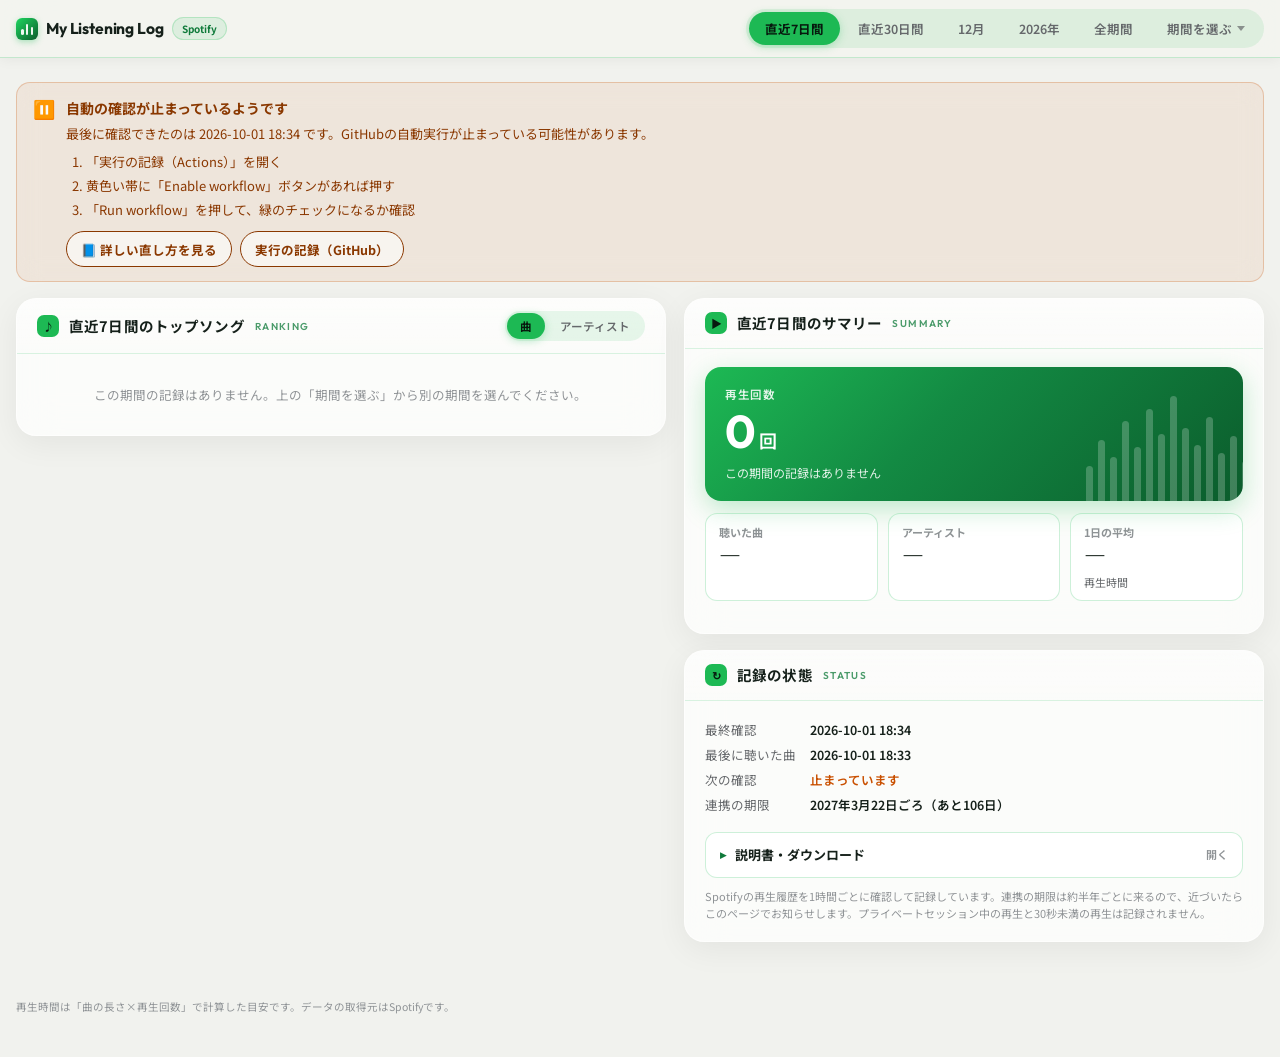
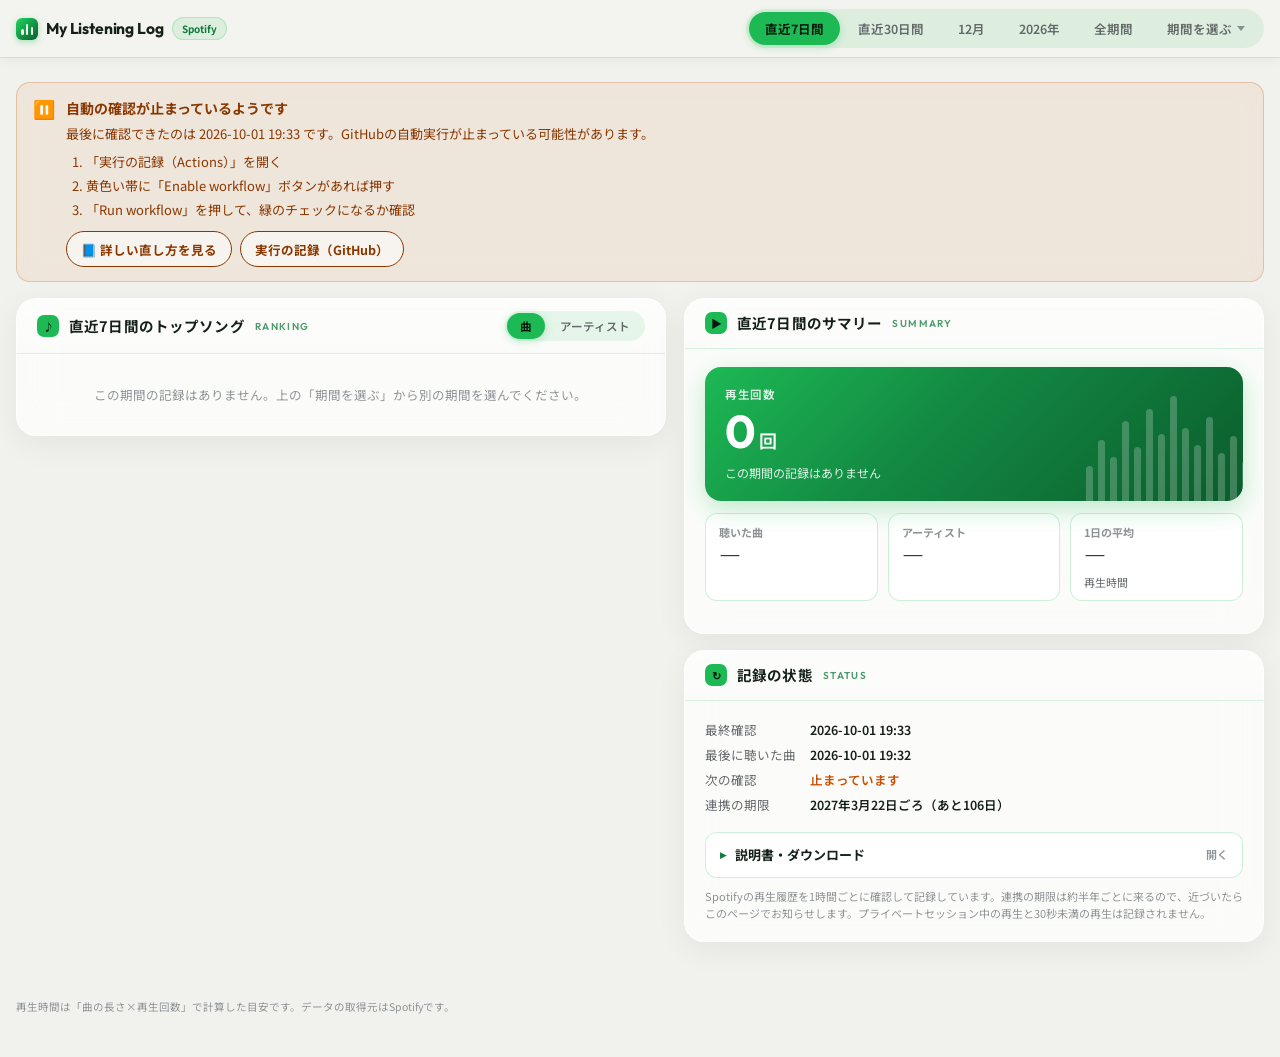
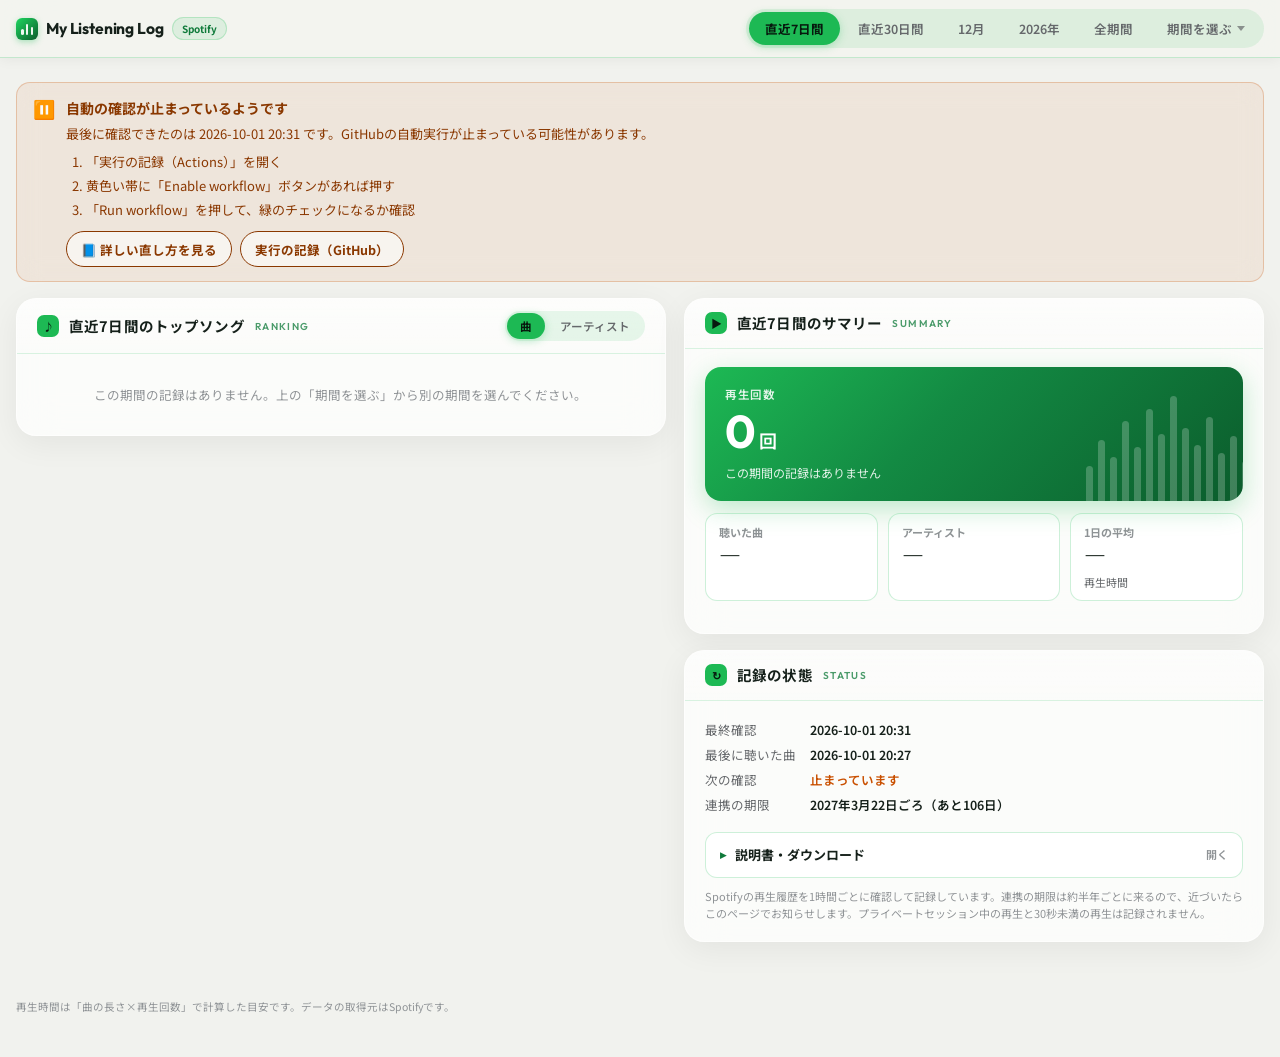
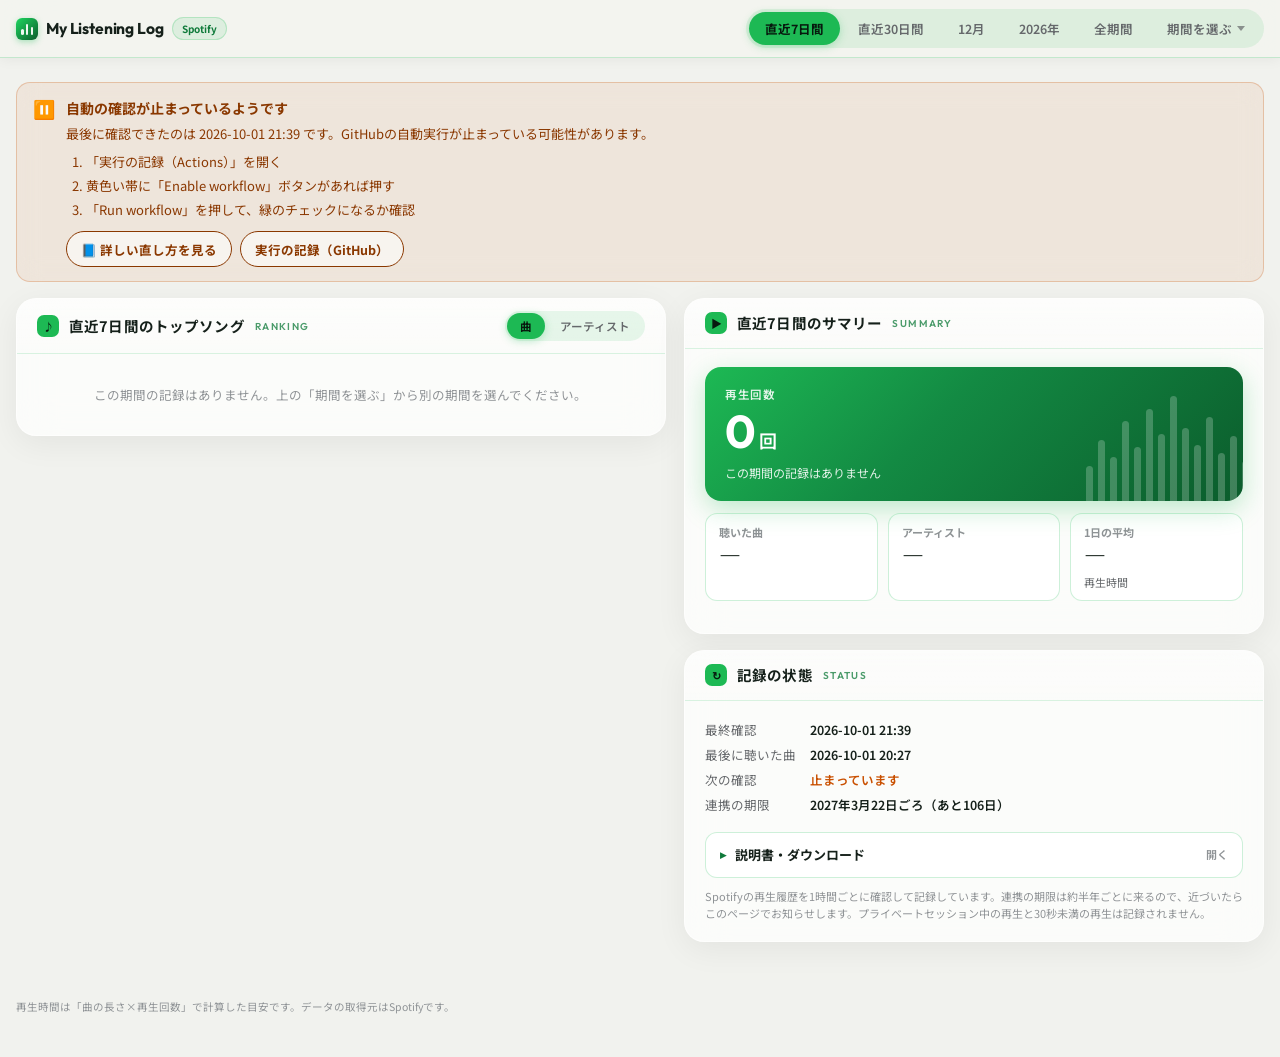
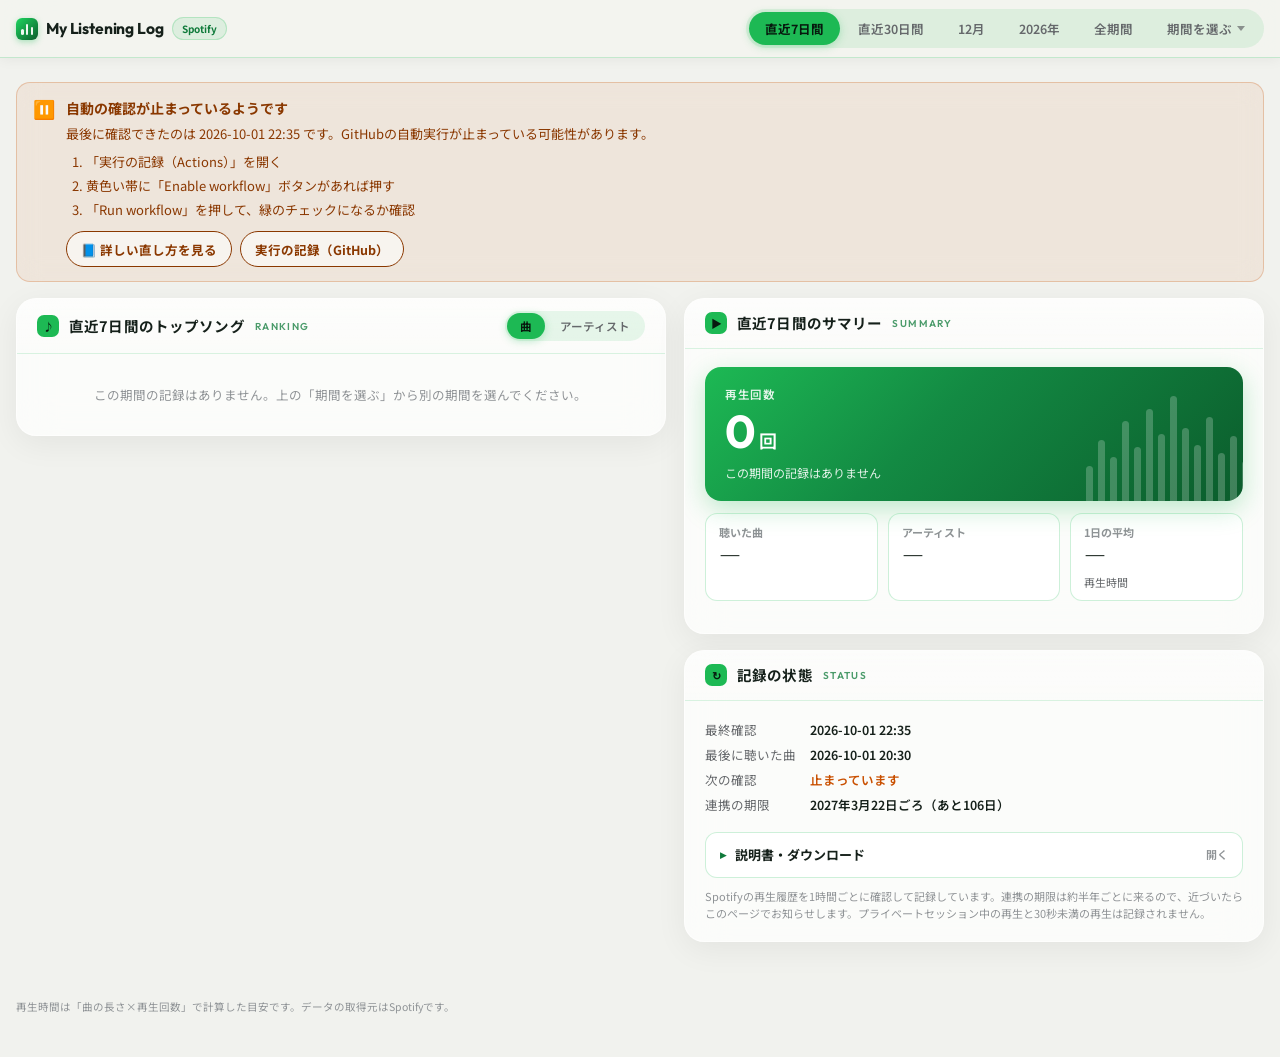
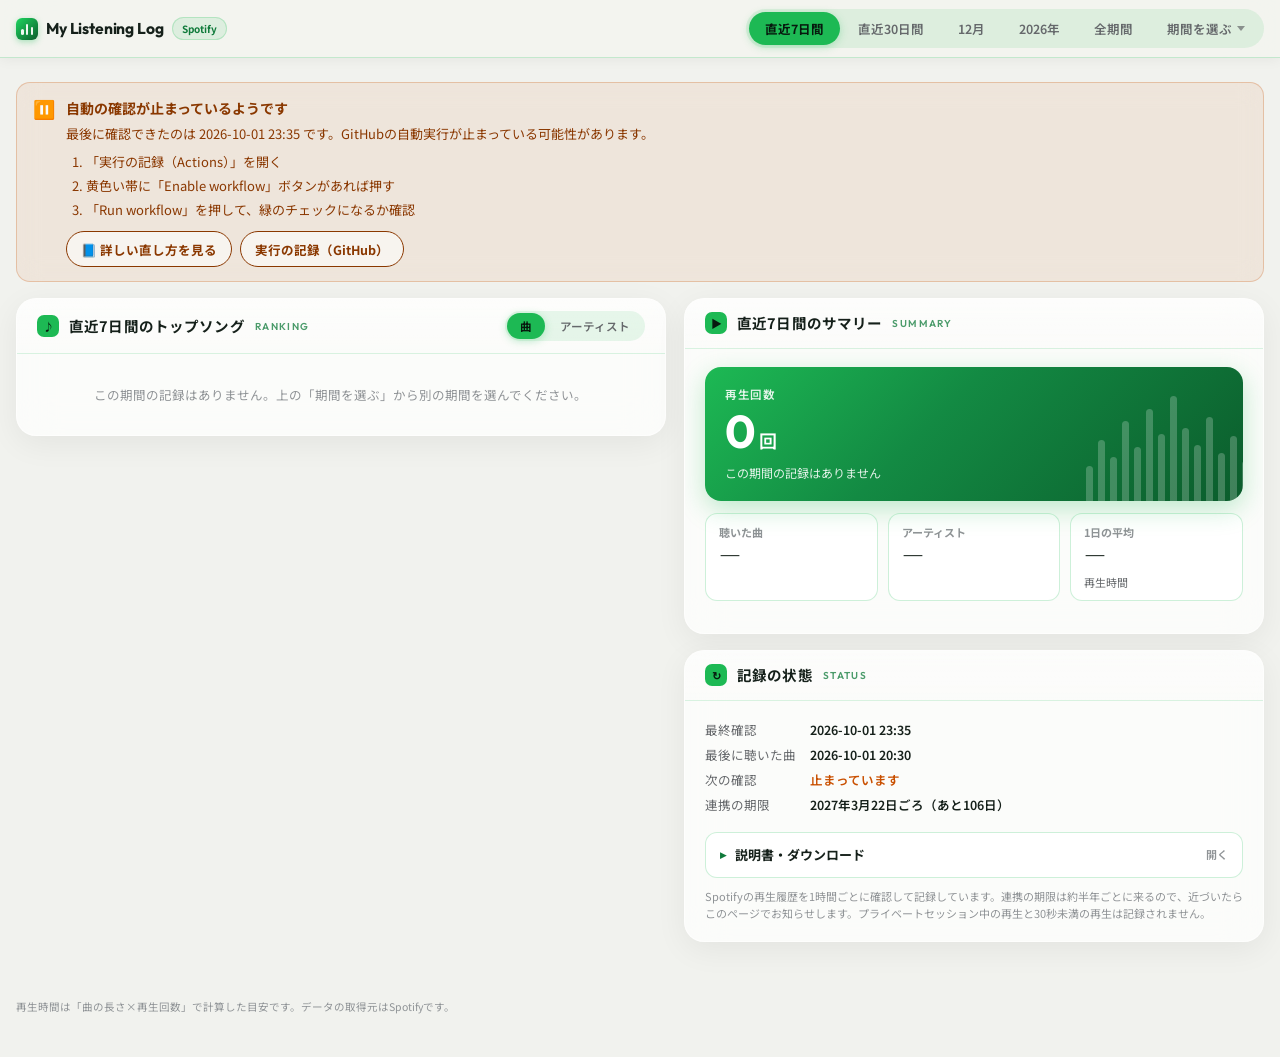
